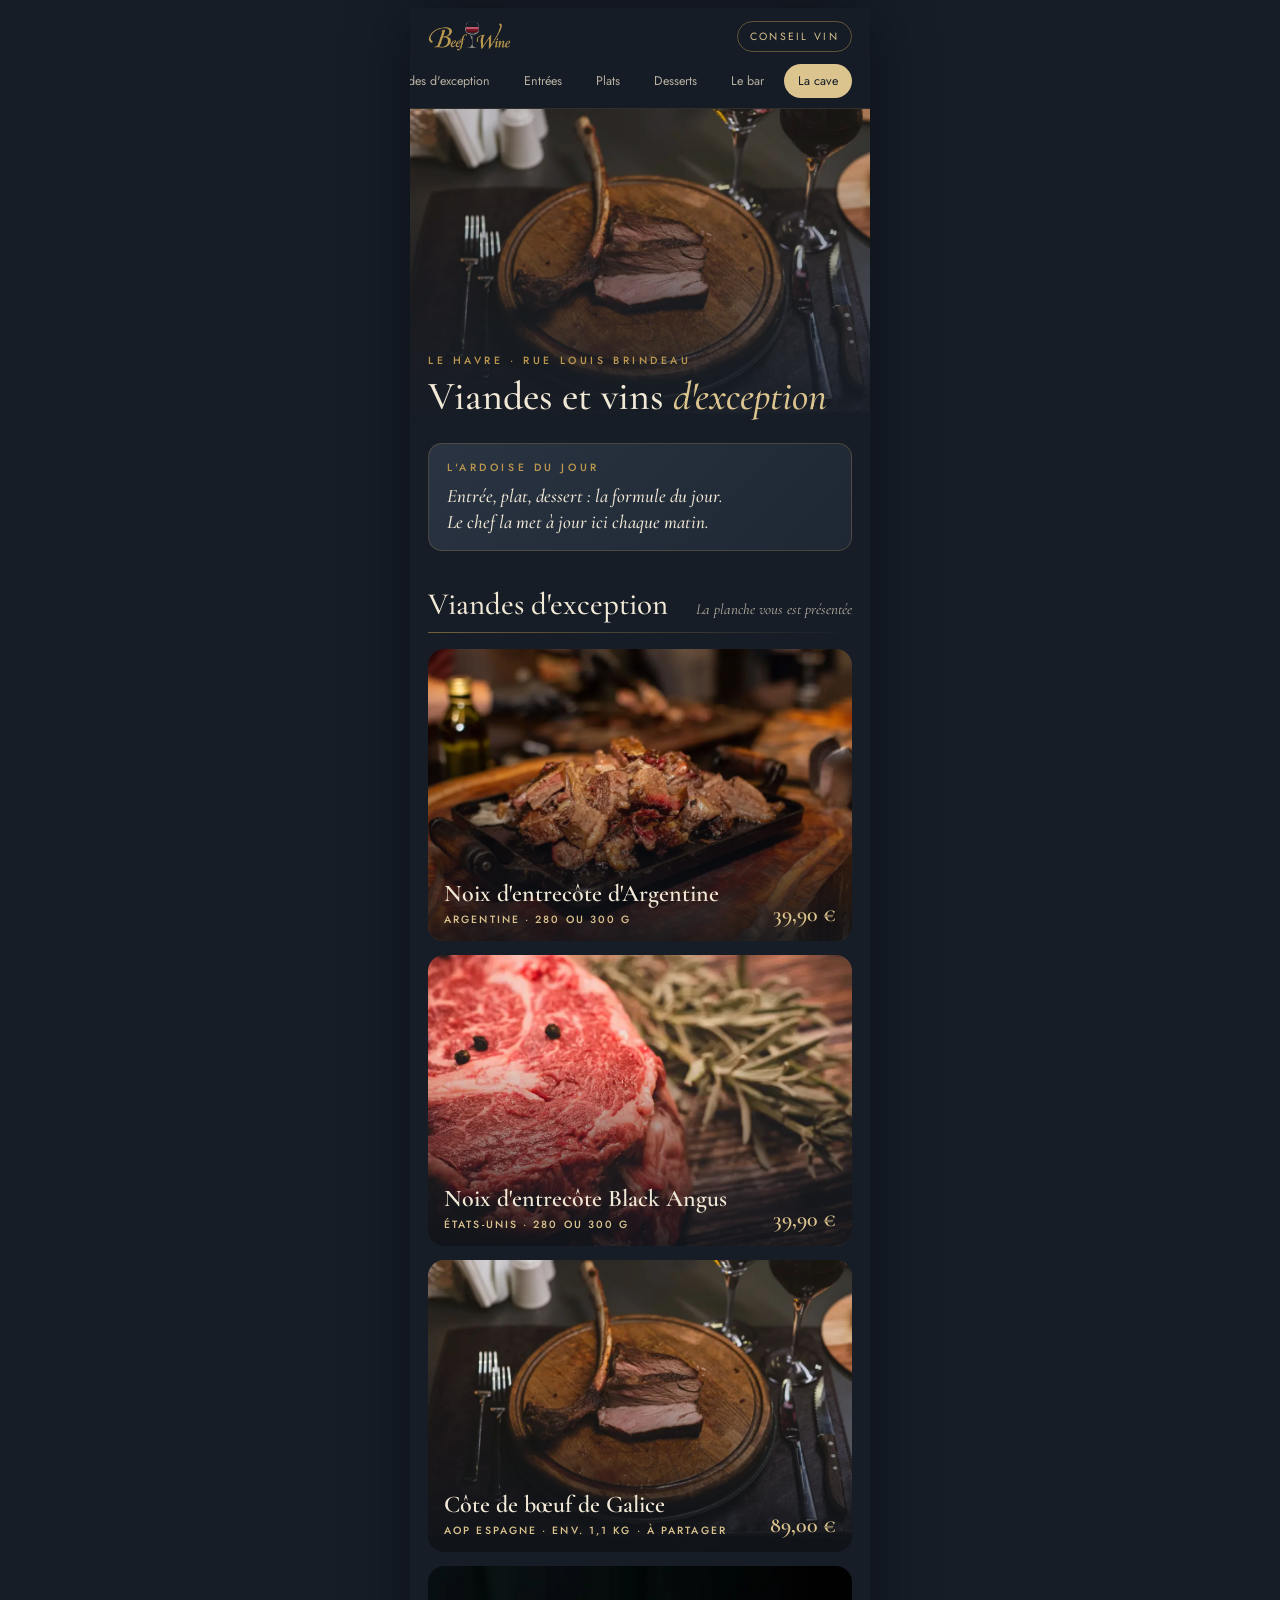
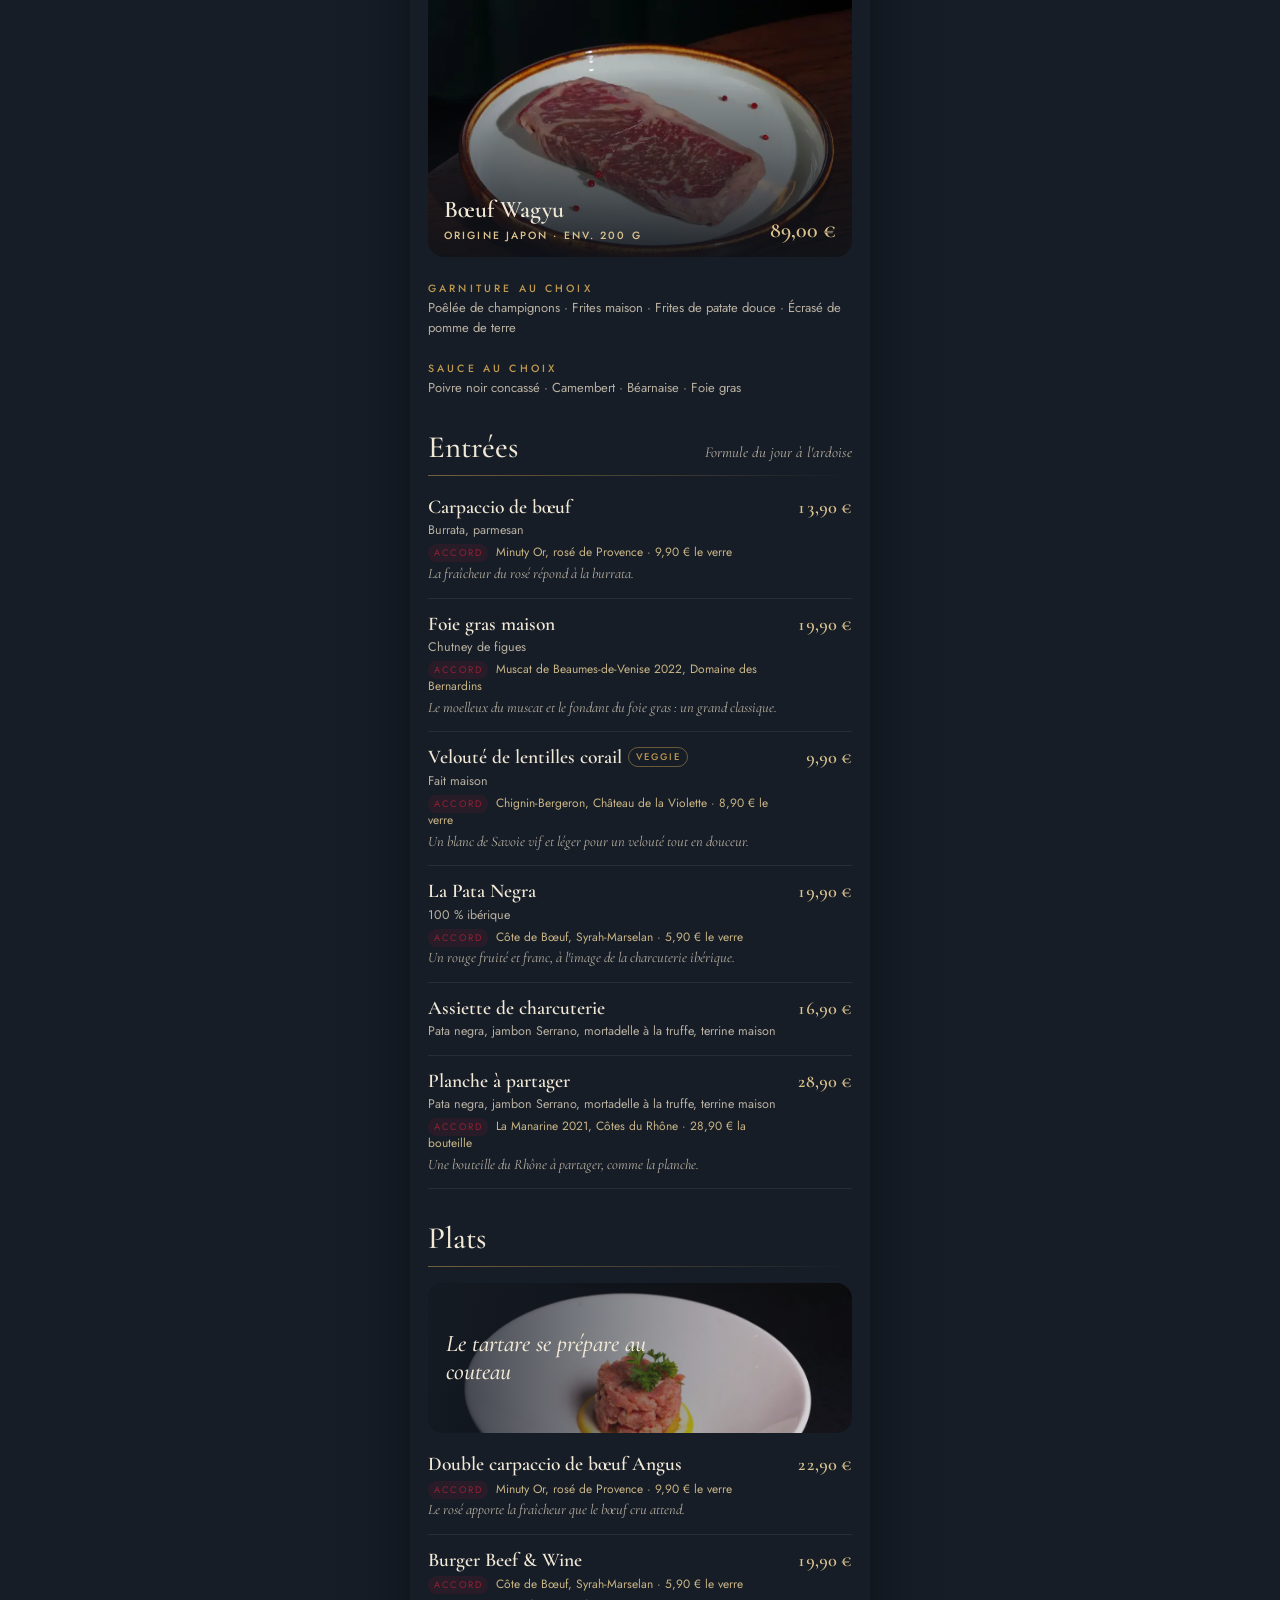
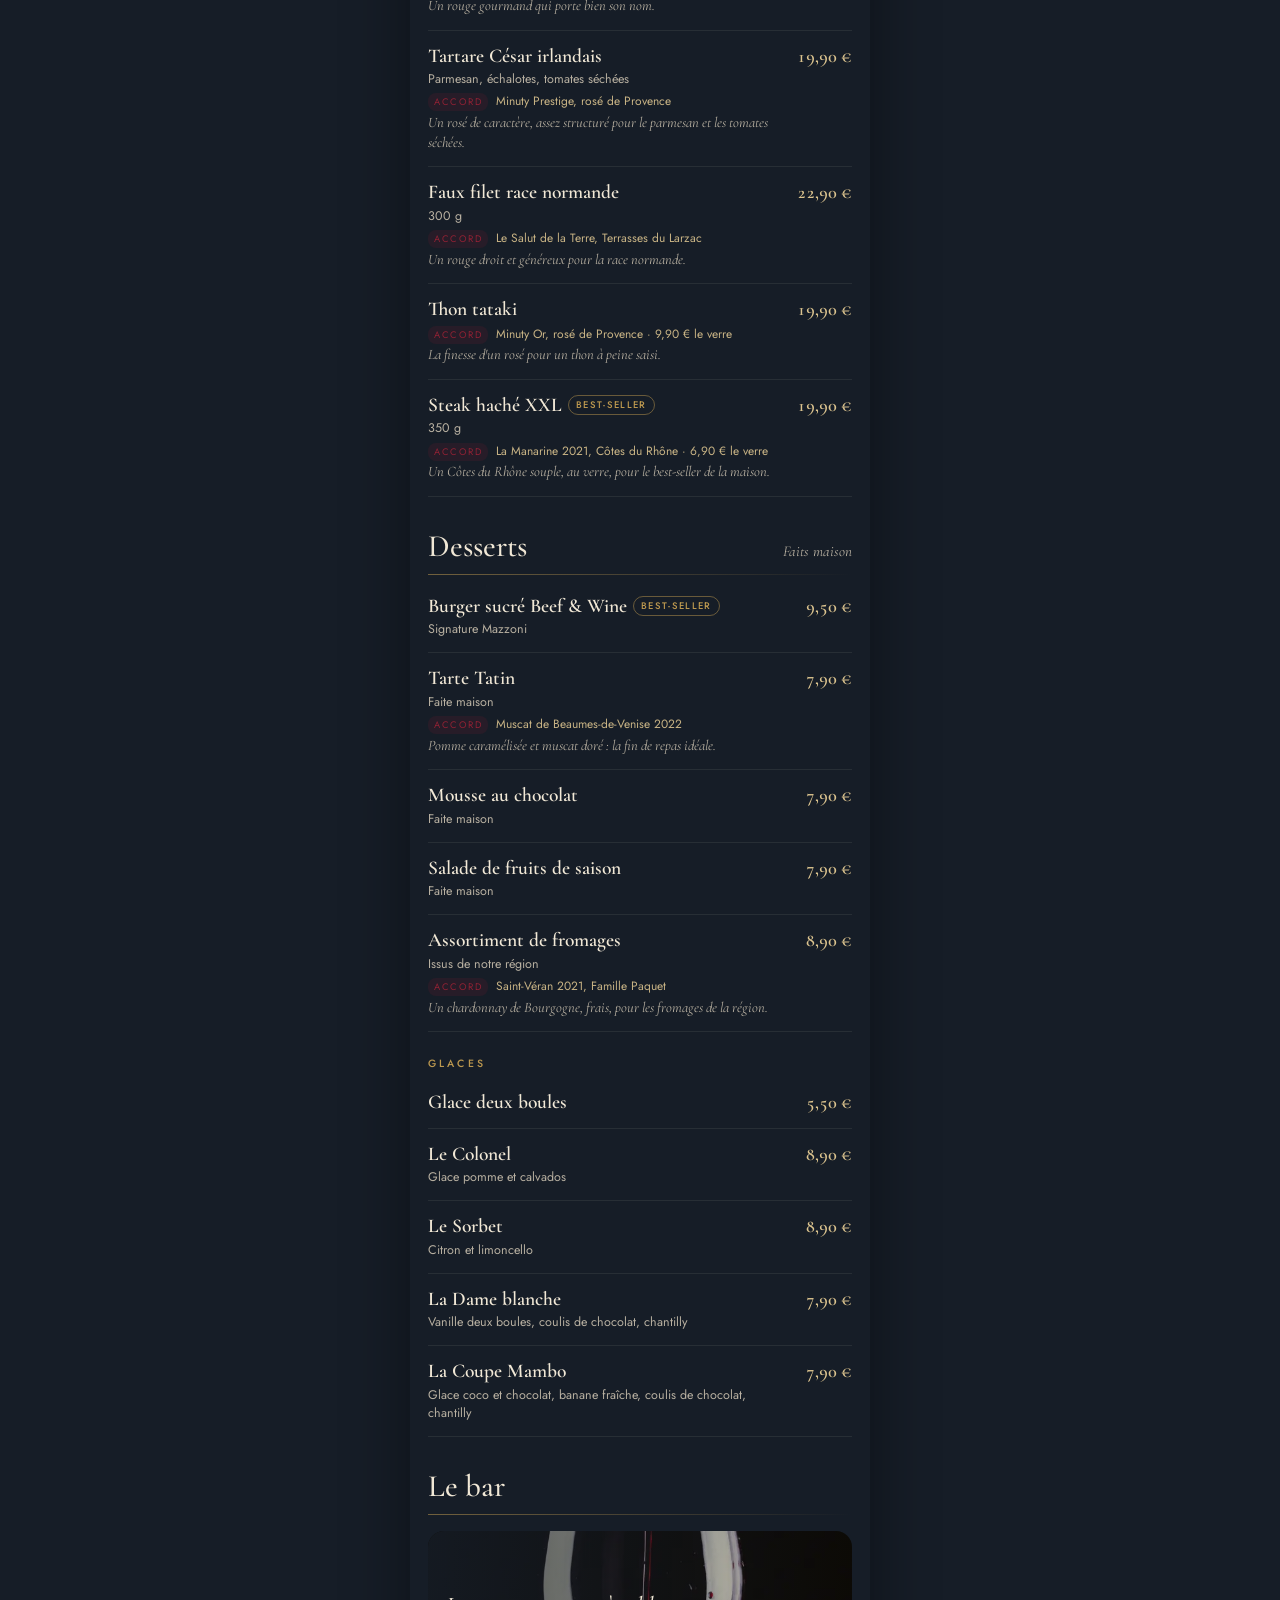
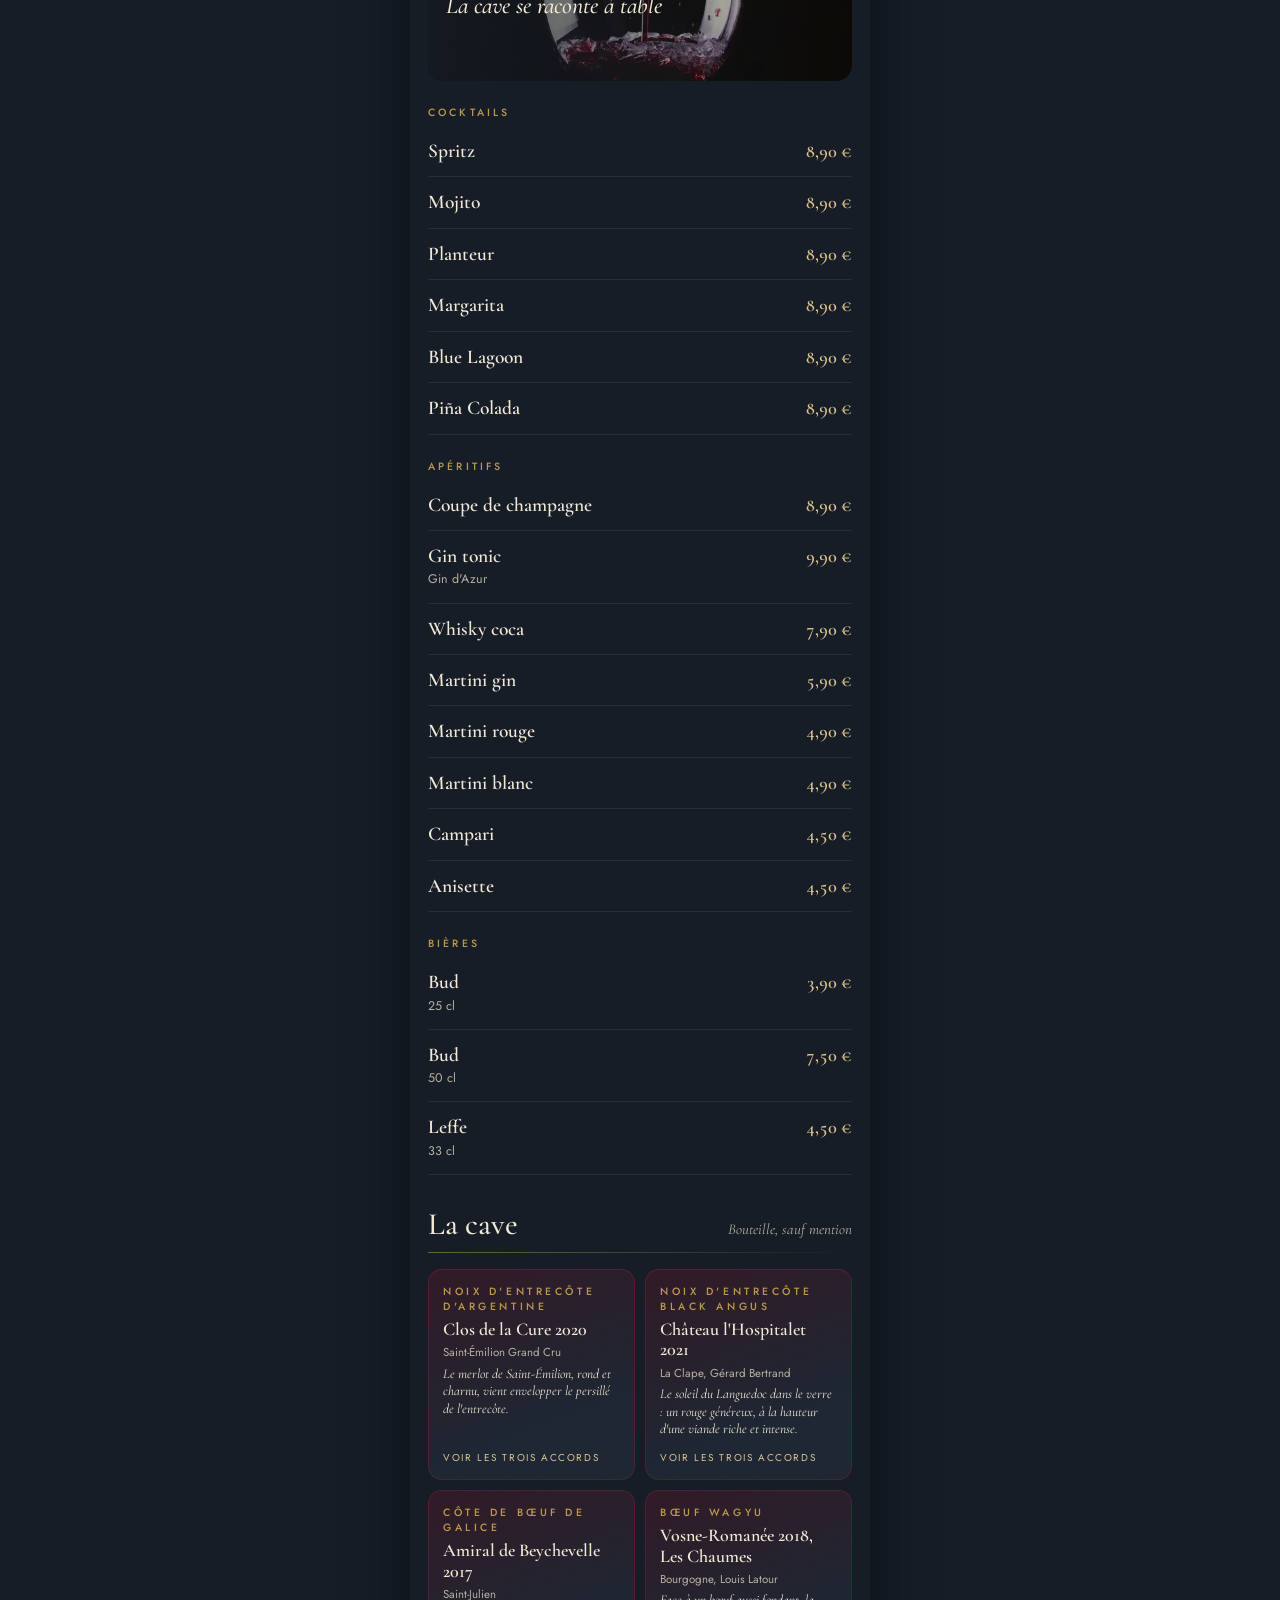
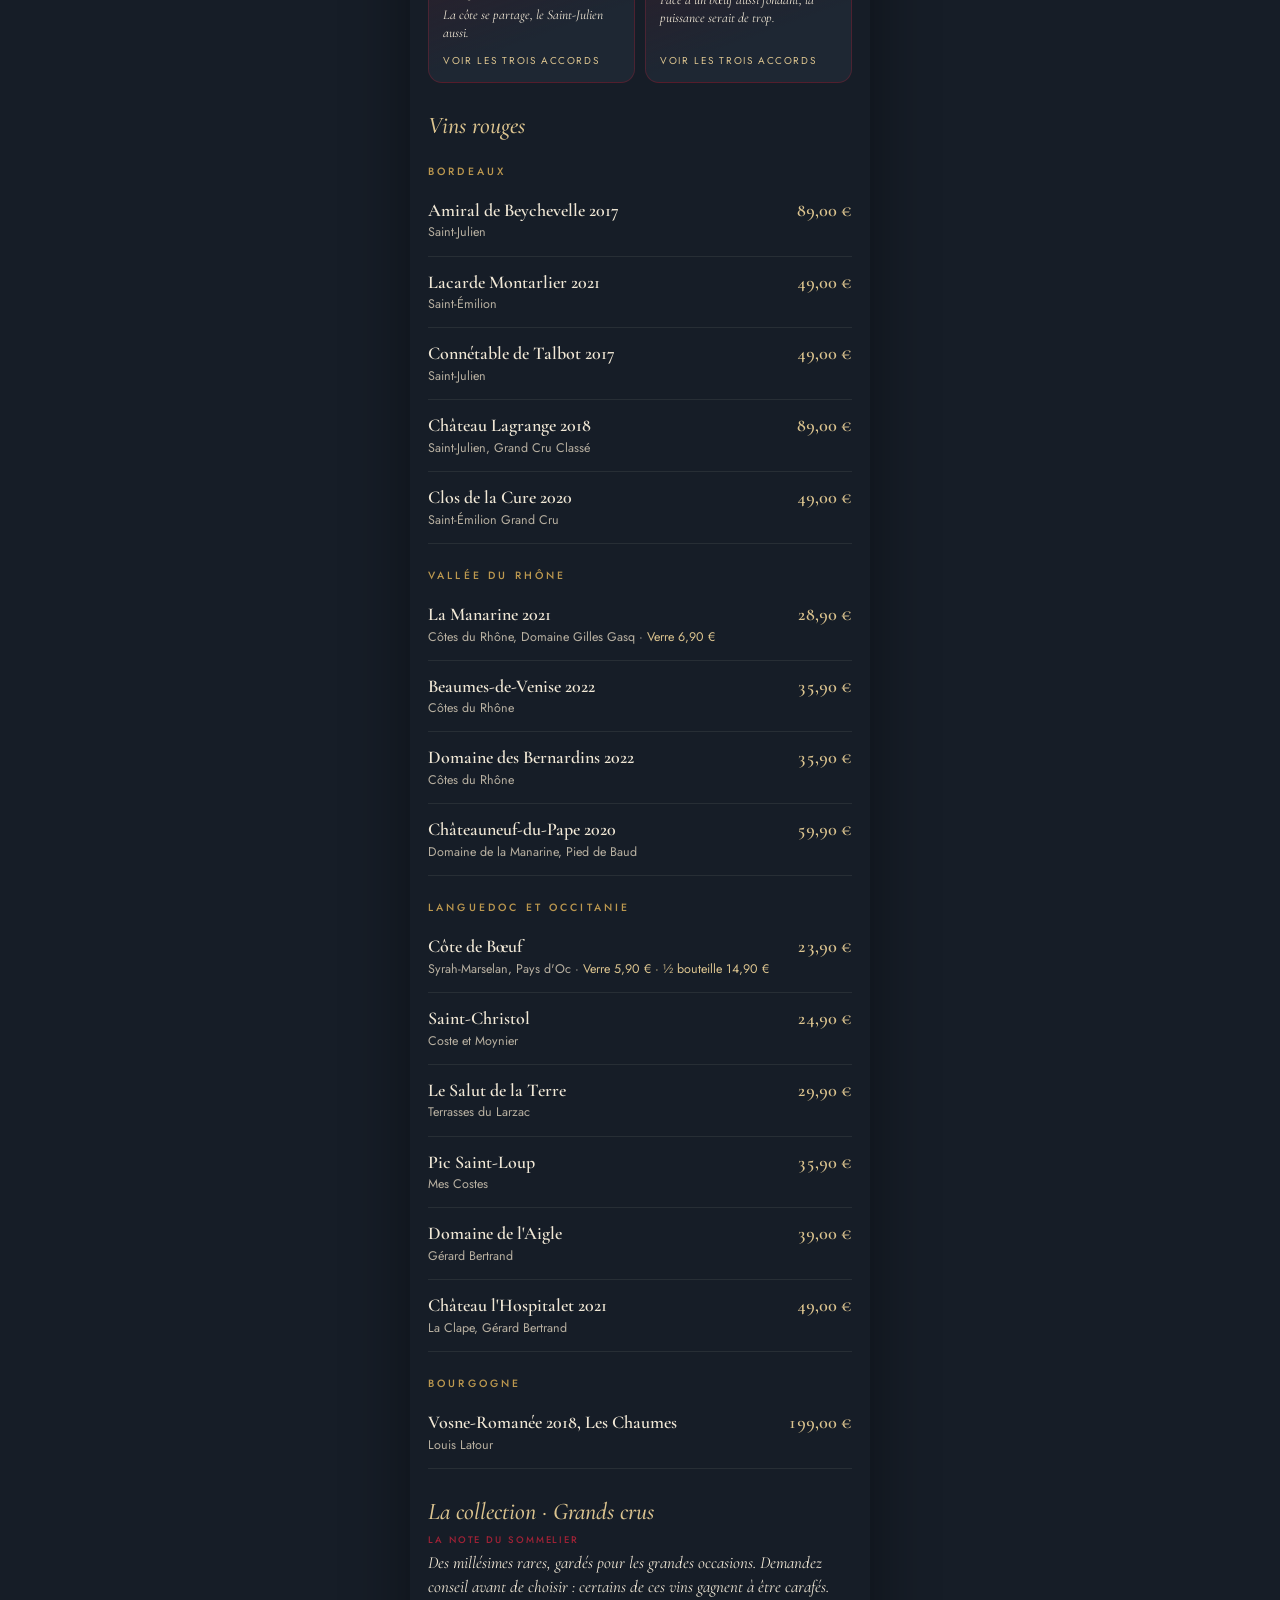
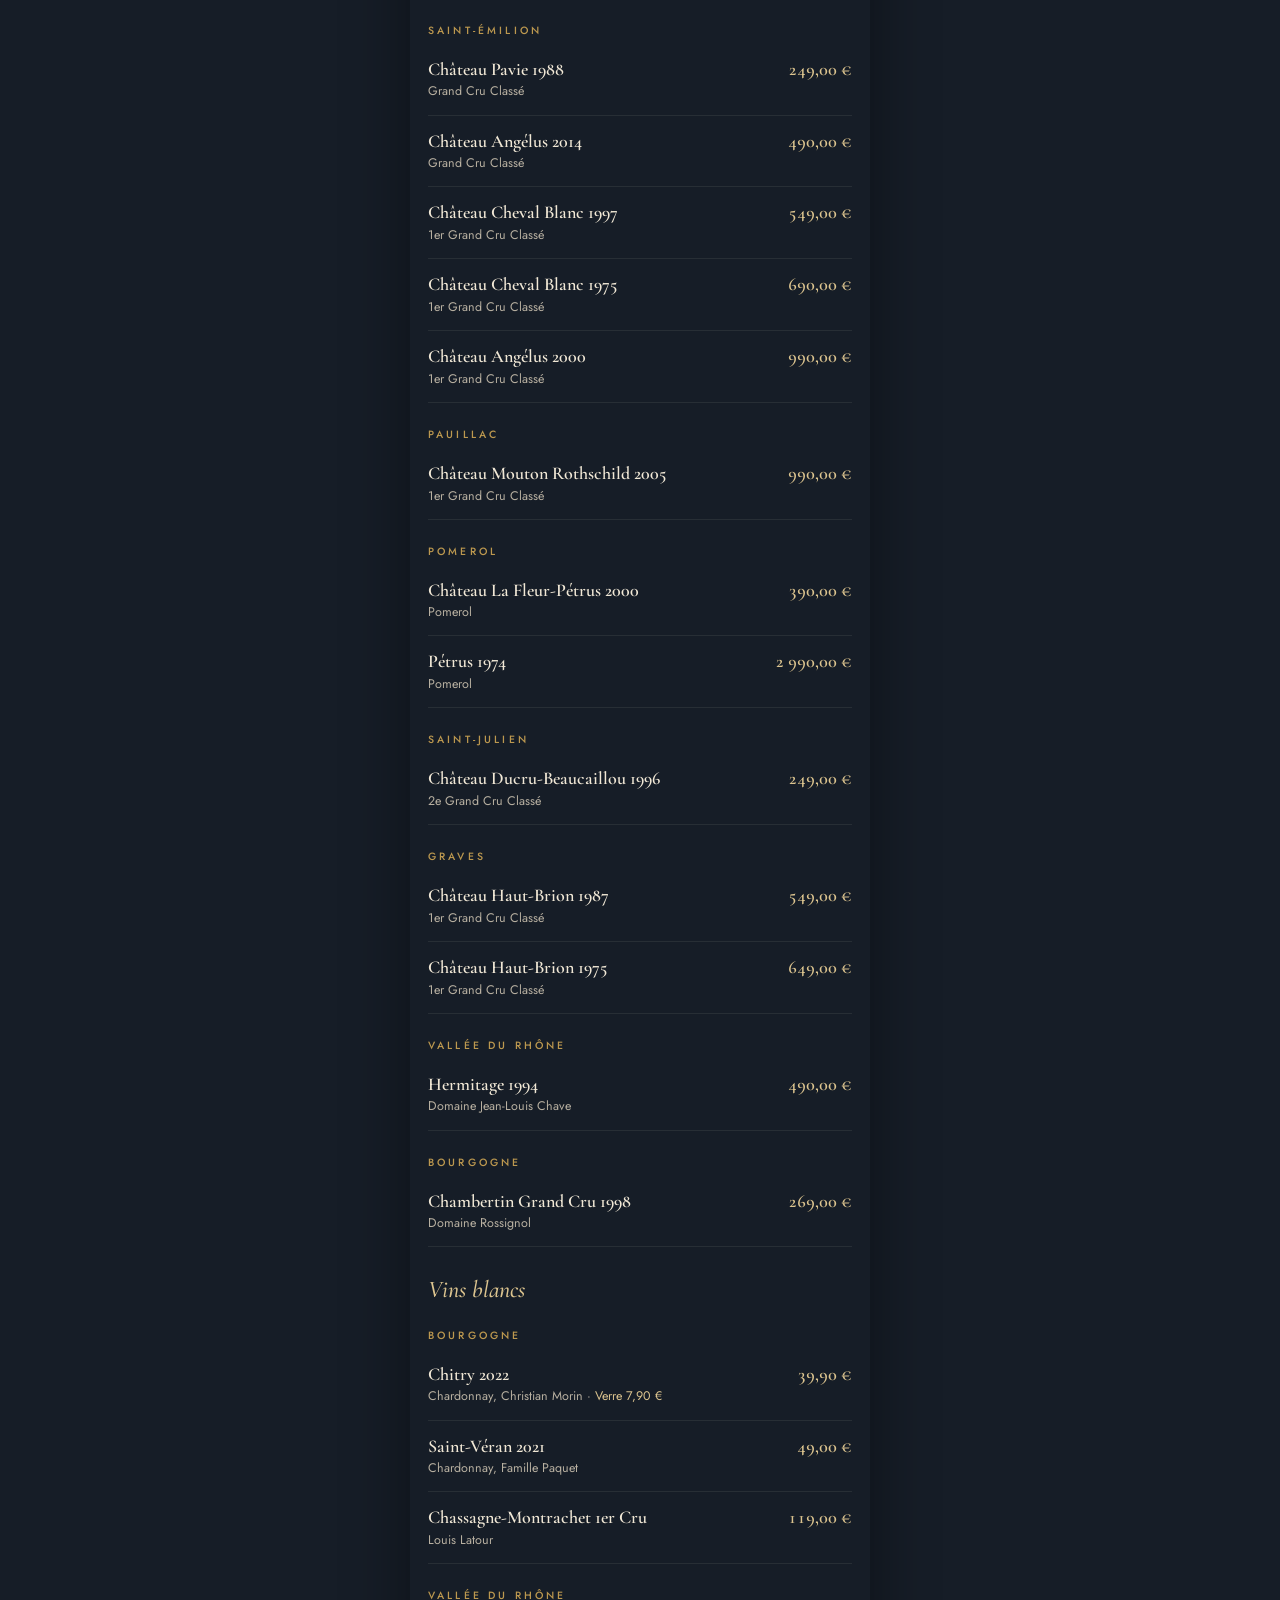
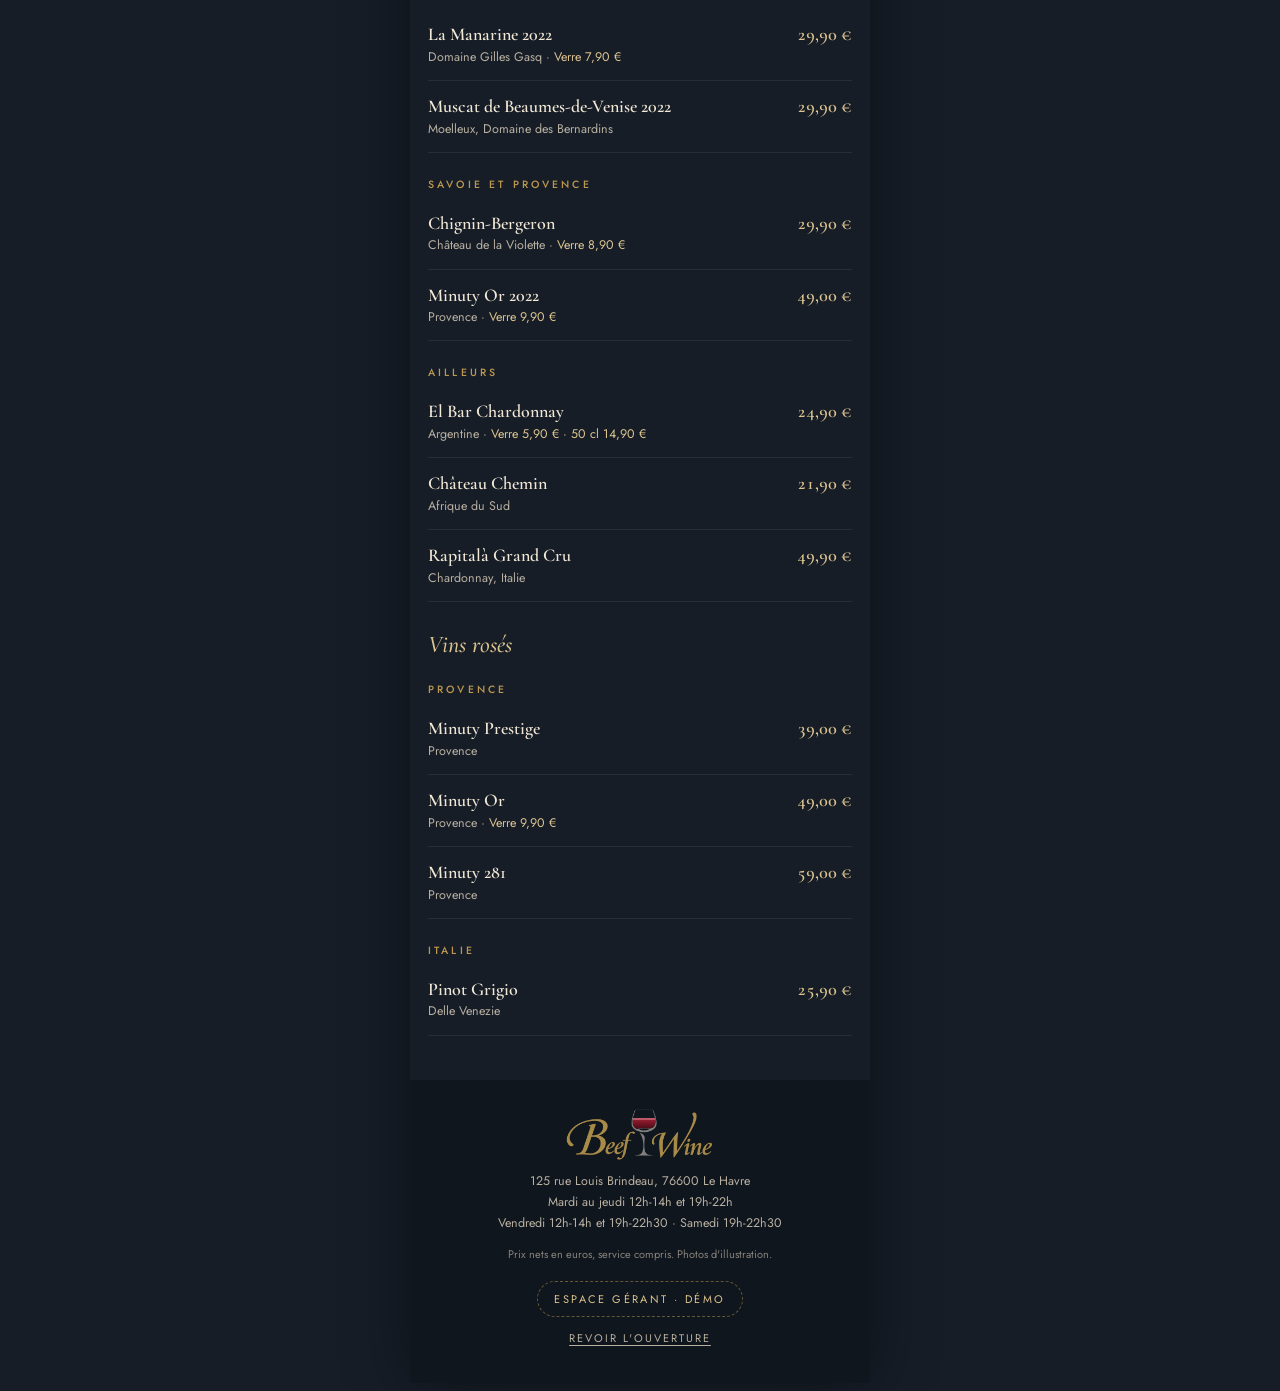
==== index.html @ 9bd3ea3e "Carte Beef and Wine : appli mobile avec ouverture vidéo Co-Authored-By: Claude Opus 5.5 <noreply@ant" ====
<!doctype html><html lang="fr"><head><meta charset="utf-8"><meta name="viewport" content="width=device-width,initial-scale=1,viewport-fit=cover"><meta name="robots" content="noindex,nofollow"><meta name="theme-color" content="#161D27"></head><body><title>Beef and Wine carte</title>
<link rel="preconnect" href="https://fonts.googleapis.com">
<link href="https://fonts.googleapis.com/css2?family=Cormorant+Garamond:ital,wght@0,500;0,600;1,400;1,500&family=Jost:wght@400;500&display=swap" rel="stylesheet">
<style>
/* Layout: une colonne mobile (max 460px) en bleu ardoise de la façade, or du logo, photos plein cadre pour les viandes */
:root{
  --ardoise:#161D27; --ardoise-2:#1E2733; --ardoise-3:#2A3442; --or:#BC984F; --or-clair:#DCC48F;
  --creme:#F1E8D6; --creme-2:#B8B0A1; --vin:#7A1526; --vin-2:#9E2236; --ok:#7FA27A;
  --display:"Cormorant Garamond",Georgia,"Times New Roman",serif; --util:Jost,"Helvetica Neue",Arial,sans-serif;
  color-scheme:dark;
}
*{box-sizing:border-box}
html,body{background:var(--ardoise);color:var(--creme)}
body{font-family:var(--util);-webkit-font-smoothing:antialiased;padding-left:max(0px,env(safe-area-inset-left,0px));padding-right:max(0px,env(safe-area-inset-right,0px))}
body::before{content:"";position:fixed;inset:0 0 auto;height:env(safe-area-inset-top,0px);z-index:40;background:var(--ardoise)}
.app{max-width:460px;margin:0 auto;min-height:100%;background:var(--ardoise);position:relative;box-shadow:0 0 60px rgba(0,0,0,.4)}
.pad{padding-left:max(18px,env(safe-area-inset-left,0px));padding-right:max(18px,env(safe-area-inset-right,0px))}
button{font:inherit;color:inherit;background:none;border:0;cursor:pointer}
:focus-visible{outline:2px solid var(--or-clair);outline-offset:3px}

/* ---------- INTRO ---------- */
#intro{position:fixed;inset:0;z-index:100;background:radial-gradient(120% 80% at 50% 45%,#232D3A 0%,var(--ardoise) 60%,#0E131A 100%);display:grid;place-items:center;transition:opacity .7s ease,visibility .7s}
#intro.done{opacity:0;visibility:hidden}
#intro{overflow:hidden}#intro.v{background:#0D0C0E}.seen #intro{display:none}
.vw{display:none;position:absolute;left:50%;top:50%;transform:translate(-50%,-50%);aspect-ratio:9/16;height:min(max(100vh,177.78vw),113.64vh,193.24vw)}
@supports (height:100dvh){.vw{height:min(max(100dvh,177.78vw),113.64dvh,193.24vw)}}
.vw video{display:block;width:100%;height:100%;object-fit:cover}
.vw::after{content:"";position:absolute;inset:-1px;pointer-events:none;background:linear-gradient(180deg,#0D0C0E 0,rgba(13,12,14,0) 9%,rgba(13,12,14,0) 91%,#0D0C0E 100%),linear-gradient(90deg,#0D0C0E 0,rgba(13,12,14,0) 4%,rgba(13,12,14,0) 96%,#0D0C0E 100%)}
#intro.v .vw{display:block}#intro.v .lg{display:none}
.lg{position:relative;width:min(82vw,380px);aspect-ratio:1100/392}
.lg img,.lg .fill{position:absolute;inset:0;width:100%;height:100%}
.lg .glass{opacity:0;transform:translateY(8px);animation:up .7s .1s cubic-bezier(.2,.7,.2,1) forwards}
.lg .beef{opacity:0;transform:translateX(-18px);filter:blur(4px);animation:inL .8s 1.1s cubic-bezier(.2,.7,.2,1) forwards}
.lg .wine{opacity:0;transform:translateX(18px);filter:blur(4px);animation:inR .8s 1.2s cubic-bezier(.2,.7,.2,1) forwards}
.fill{-webkit-mask:url([data-uri]) center/100% 100% no-repeat;mask:url([data-uri]) center/100% 100% no-repeat}
.fill i{position:absolute;left:0;right:0;top:19%;bottom:60.4%;background:linear-gradient(180deg,#A3243A 0%,var(--vin) 45%,#4A0B16 100%);clip-path:inset(100% 0 0 0);animation:rise .85s .55s cubic-bezier(.45,.05,.25,1) forwards}
.fill i::before{content:"";position:absolute;left:0;right:0;top:0;height:4%;min-height:2px;background:rgba(255,190,200,.35)}
.stream{position:absolute;left:52.4%;width:3px;margin-left:-1.5px;top:-62vh;bottom:62%;background:linear-gradient(180deg,rgba(158,34,54,0),#9E2236 30%,#7A1526);border-radius:2px;transform-origin:top;transform:scaleY(0);animation:pour 1.05s .3s cubic-bezier(.5,0,.3,1) forwards}
.tagline{position:absolute;left:0;right:0;top:calc(100% + 26px);text-align:center;font:500 10px/1 var(--util);letter-spacing:.42em;text-transform:uppercase;color:var(--or);opacity:0;animation:up .7s 1.5s forwards}
.skip{position:absolute;bottom:calc(28px + env(safe-area-inset-bottom,0px));left:0;right:0;text-align:center;font-size:11px;letter-spacing:.2em;text-transform:uppercase;color:var(--creme-2);opacity:.6}
@keyframes up{to{opacity:1;transform:none}}
@keyframes inL{to{opacity:1;transform:none;filter:none}}
@keyframes inR{to{opacity:1;transform:none;filter:none}}
@keyframes rise{to{clip-path:inset(0 0 0 0)}}
@keyframes pour{0%{transform:scaleY(0);opacity:1}45%{transform:scaleY(1)}70%{transform:scaleY(1);opacity:1}100%{transform:scaleY(1) translateY(30%);opacity:0}}

/* ---------- HEADER / HERO ---------- */
header.top{position:sticky;top:env(safe-area-inset-top,0px);z-index:30;background:rgba(22,29,39,.86);backdrop-filter:blur(14px);-webkit-backdrop-filter:blur(14px);border-bottom:1px solid rgba(188,152,79,.16)}
.bar{display:flex;align-items:center;justify-content:space-between;height:56px}
.bar img{height:30px;width:auto}
.bar .cta{font-size:10.5px;letter-spacing:.22em;text-transform:uppercase;color:var(--or-clair);border:1px solid rgba(188,152,79,.45);border-radius:20px;padding:7px 12px}
nav.cats{display:flex;gap:6px;overflow-x:auto;scrollbar-width:none;padding-bottom:10px}
nav.cats::-webkit-scrollbar{display:none}
nav.cats a{flex:none;font-size:12.5px;color:var(--creme-2);text-decoration:none;padding:7px 13px;border-radius:20px;border:1px solid transparent;white-space:nowrap}
nav.cats a.on{color:var(--ardoise);background:var(--or-clair)}
.hero{position:relative;height:330px;overflow:hidden}
.hero img{width:100%;height:100%;object-fit:cover;transform:scale(1.08);animation:kb 16s ease-out forwards}
@keyframes kb{to{transform:scale(1)}}
.hero::after{content:"";position:absolute;inset:0;background:linear-gradient(180deg,rgba(22,29,39,.1) 20%,rgba(22,29,39,.55) 60%,var(--ardoise) 100%)}
.hero .t{position:absolute;left:0;right:0;bottom:22px;z-index:2}
.eyebrow{font:500 10.5px var(--util);letter-spacing:.34em;text-transform:uppercase;color:var(--or)}
.hero h1{font:500 40px/1.02 var(--display);margin:8px 0 0;text-wrap:balance}
.hero h1 em{font-style:italic;color:var(--or-clair)}

.ardoise{margin:6px 0 4px;background:linear-gradient(135deg,var(--ardoise-3),var(--ardoise-2));border:1px solid rgba(188,152,79,.25);border-radius:14px;padding:16px 18px}
.ardoise .eyebrow{display:flex;justify-content:space-between}
.ardoise p{font:italic 500 19px/1.35 var(--display);margin:8px 0 0;white-space:pre-line}
.ardoise textarea{width:100%;margin-top:10px;min-height:76px;background:var(--ardoise);color:var(--creme);border:1px solid rgba(188,152,79,.4);border-radius:10px;padding:10px;font:italic 17px/1.35 var(--display);resize:vertical}

/* ---------- SECTIONS ---------- */
section.s{padding-top:34px;scroll-margin-top:110px}
.sh{display:flex;align-items:baseline;justify-content:space-between;gap:12px}
.sh h2{font:500 31px/1 var(--display);margin:0}
.sh .note{font:italic 15px var(--display);color:var(--creme-2);text-align:right}
.rule{height:1px;background:linear-gradient(90deg,var(--or),rgba(188,152,79,0));margin:12px 0 4px;opacity:.55}

.cuts{display:grid;gap:14px;margin-top:16px}
.cut{position:relative;display:block;width:100%;text-align:left;border-radius:16px;overflow:hidden;aspect-ratio:16/11;background:var(--ardoise-2);isolation:isolate}
.cut img{position:absolute;inset:0;width:100%;height:100%;object-fit:cover;transition:transform .8s cubic-bezier(.2,.7,.2,1)}
.cut:hover img{transform:scale(1.04)}
.cut::after{content:"";position:absolute;inset:0;background:linear-gradient(180deg,rgba(14,19,26,0) 35%,rgba(14,19,26,.88) 100%);z-index:1}
.cut .in{position:absolute;left:16px;right:16px;bottom:14px;z-index:2;display:flex;align-items:flex-end;justify-content:space-between;gap:12px}
.cut .nm{font:600 24px/1.05 var(--display)}
.cut .or{font:500 10.5px var(--util);letter-spacing:.2em;text-transform:uppercase;color:var(--or-clair);margin-top:6px}
.cut .pr{font:600 22px var(--display);color:var(--or-clair);white-space:nowrap}

.rows{margin-top:6px}
.row{display:flex;gap:14px;align-items:baseline;padding:14px 0;border-bottom:1px solid rgba(241,232,214,.08)}
.row .tx{flex:1;min-width:0}
.row .nm{font:600 19.5px/1.15 var(--display)}
.row .ds{font-size:12.5px;line-height:1.45;color:var(--creme-2);margin-top:3px}
.row .pr{font:600 18px var(--display);color:var(--or-clair);font-variant-numeric:tabular-nums;white-space:nowrap}
.badge{display:inline-block;font:500 9.5px var(--util);letter-spacing:.14em;text-transform:uppercase;color:var(--or);border:1px solid rgba(188,152,79,.5);border-radius:10px;padding:2px 7px;margin-left:6px;vertical-align:3px}
.band{position:relative;height:150px;border-radius:16px;overflow:hidden;margin-top:16px}
.band img{width:100%;height:100%;object-fit:cover;object-position:center 30%}
.band::after{content:"";position:absolute;inset:0;background:linear-gradient(90deg,rgba(22,29,39,.85),rgba(22,29,39,.1))}
.band span{position:absolute;left:18px;top:50%;transform:translateY(-50%);z-index:2;font:italic 500 24px/1.15 var(--display);max-width:60%}
.sub{font:500 10.5px var(--util);letter-spacing:.3em;text-transform:uppercase;color:var(--or);margin:24px 0 2px}

.wn{font-size:12px;line-height:1.4;color:var(--or-clair);margin-top:5px;opacity:.9}
.wn span{font-size:9.5px;letter-spacing:.16em;text-transform:uppercase;color:var(--vin-2);background:rgba(158,34,54,.14);border-radius:8px;padding:2px 6px;margin-right:4px}
.acc-grid{display:grid;grid-template-columns:1fr 1fr;gap:10px;margin-top:16px}
.acc-card{display:flex;flex-direction:column;gap:5px;text-align:left;padding:14px;border-radius:14px;background:linear-gradient(160deg,rgba(122,21,38,.28),var(--ardoise-2) 70%);border:1px solid rgba(158,34,54,.35);min-width:0}
.acc-w{font:600 18px/1.15 var(--display);color:var(--creme)}.acc-w.sm{font-size:17px}
.acc-a{font-size:11.5px;line-height:1.4;color:var(--creme-2)}
.acc-more{font-size:10px;letter-spacing:.16em;text-transform:uppercase;color:var(--or-clair);margin-top:auto;padding-top:6px}
.wcat{font:500 24px/1.1 var(--display);font-style:italic;color:var(--or-clair);margin:30px 0 0}
.row.wine .nm{font-size:18px}.row.wine em{color:var(--or-clair);font-style:normal}
.acc-main{border-left:2px solid var(--vin-2);padding:4px 0 4px 14px;margin-top:8px}
.acc-main p{font:italic 16.5px/1.4 var(--display);margin:6px 0 0;color:var(--creme)}
.acc-alt{margin-top:14px;padding-top:12px;border-top:1px solid rgba(241,232,214,.08)}
.acc-alt .eyebrow{font-size:9.5px}
.sn{font:italic 14.5px/1.35 var(--display);color:var(--creme-2);margin-top:3px}
.note-s{font:italic 17px/1.4 var(--display);color:var(--creme);margin-top:8px}
.note-s span{display:block;font:500 9.5px var(--util);font-style:normal;letter-spacing:.2em;text-transform:uppercase;color:var(--vin-2);margin-bottom:4px}
.acc-n{font:italic 13.5px/1.3 var(--display);color:var(--creme)}
.planche{font:italic 15px var(--display);color:var(--creme-2);margin:18px 0 0}
/* état épuisé + admin */
.off{display:none!important}
.admin .off{display:flex!important;opacity:.38}
.admin .cut.off{display:block!important}
.sw{display:none;flex:none;align-items:center;gap:6px;font-size:10.5px;letter-spacing:.08em;text-transform:uppercase;color:var(--creme-2)}
.admin .sw{display:inline-flex}
.sw b{width:38px;height:22px;border-radius:12px;background:var(--ok);position:relative;transition:background .25s}
.sw b::after{content:"";position:absolute;top:3px;left:19px;width:16px;height:16px;border-radius:50%;background:#fff;transition:left .25s}
.sw[aria-checked="false"] b{background:#59606A}.sw[aria-checked="false"] b::after{left:3px}
.cut .sw{position:absolute;top:12px;right:12px;z-index:3;background:rgba(14,19,26,.75);padding:5px 8px;border-radius:14px}
#adminbar{display:none;position:relative;background:var(--vin);color:#fff;font-size:12.5px;line-height:1.4;padding-block:10px}
.admin #adminbar{display:block}
#adminbar b{font-weight:500;letter-spacing:.12em;text-transform:uppercase;font-size:10.5px}

footer{margin-top:44px;padding-block:28px calc(36px + env(safe-area-inset-bottom,0px));background:#10161E;text-align:center}
footer img{width:150px;opacity:.9}
footer p{font-size:12.5px;color:var(--creme-2);line-height:1.7;margin:10px 0 0}
footer .tiny{font-size:11px;opacity:.7}
.gerant{margin-top:18px;font-size:11px;letter-spacing:.22em;text-transform:uppercase;color:var(--or-clair);border:1px dashed rgba(188,152,79,.5);border-radius:20px;padding:9px 16px}
.replay{display:block;margin:12px auto 0;font-size:11px;letter-spacing:.18em;text-transform:uppercase;color:var(--creme-2);text-decoration:underline;text-underline-offset:3px}

/* ---------- FICHE ---------- */
#sheet{position:fixed;inset:0;z-index:60;display:grid;align-items:end;justify-items:center;background:rgba(5,8,12,.6);opacity:0;visibility:hidden;transition:.35s}
#sheet.open{opacity:1;visibility:visible}
.sheet{width:100%;max-width:460px;max-height:92%;overflow:auto;background:var(--ardoise-2);border-radius:22px 22px 0 0;transform:translateY(40px);transition:transform .45s cubic-bezier(.2,.7,.2,1);padding-bottom:calc(26px + env(safe-area-inset-bottom,0px))}
#sheet.open .sheet{transform:none}
.sheet .ph{position:relative;aspect-ratio:4/3}
.sheet .ph img{width:100%;height:100%;object-fit:cover}
.sheet .ph::after{content:"";position:absolute;inset:0;background:linear-gradient(180deg,transparent 55%,var(--ardoise-2))}
.sheet .x{position:absolute;top:12px;right:12px;z-index:2;width:36px;height:36px;border-radius:50%;background:rgba(14,19,26,.7);font-size:20px;line-height:36px}
.sheet h3{font:600 32px/1.05 var(--display);margin:0}
.sheet .meta{display:flex;justify-content:space-between;align-items:baseline;gap:12px;margin-top:-6px}
.sheet .meta .pr{font:600 26px var(--display);color:var(--or-clair);white-space:nowrap}.sheet .meta .eyebrow{min-width:0;line-height:1.6}
.chips{display:flex;flex-wrap:wrap;gap:7px;margin-top:9px}
.chips span{font-size:12.5px;padding:7px 11px;border-radius:16px;background:var(--ardoise-3);color:var(--creme)}
.accord{margin-top:20px;border-left:2px solid var(--vin-2);padding:4px 0 4px 14px;font:italic 17px/1.4 var(--display);color:var(--creme)}

#toast{position:fixed;left:50%;bottom:calc(22px + env(safe-area-inset-bottom,0px));transform:translate(-50%,20px);z-index:90;background:var(--creme);color:var(--ardoise);font-size:13px;line-height:1.4;padding:11px 16px;border-radius:12px;max-width:min(420px,calc(100vw - 32px));opacity:0;transition:.35s;pointer-events:none}
#toast.on{opacity:1;transform:translate(-50%,0)}

@media (prefers-reduced-motion:reduce){*,*::before,*::after{animation-duration:.01ms!important;animation-delay:0s!important;transition-duration:.01ms!important}}
</style>

<script>try{if(sessionStorage.getItem("bw-intro")==="1")document.documentElement.classList.add("seen")}catch(e){}</script>
<div id="intro" class="v" role="button" tabindex="0" aria-label="Passer l'introduction">
  <div class="vw" aria-hidden="true"><video id="iv" muted playsinline preload="auto" disablepictureinpicture disableremoteplayback poster="[data-uri]"></video></div>
  <div class="lg" aria-hidden="true">
    <div class="stream"></div>
    <div class="fill"><i></i></div>
    <img class="glass" src="[data-uri]" alt="">
    <img class="beef" src="[data-uri]" alt="">
    <img class="wine" src="[data-uri]" alt="">
    <div class="tagline">Viandes et vins d'exception</div>
  </div>
  <div class="skip">Touchez pour entrer</div>
</div>

<div class="app" id="app">
  <header class="top">
    <div class="bar pad"><span id="minilogo" style="position:relative;display:block;height:30px;aspect-ratio:1100/392"></span><button class="cta" id="callsomm">Conseil vin</button></div>
    <nav class="cats pad" id="cats"></nav>
  </header>
  <div id="adminbar" class="pad"><b>Espace gérant</b> · Touchez un interrupteur pour retirer un plat. Il disparaît aussitôt de la carte des clients.</div>

  <div class="hero"><img src="[data-uri]" alt="Côte de bœuf tranchée sur planche, verres de vin rouge">
    <div class="t pad"><div class="eyebrow">Le Havre · Rue Louis Brindeau</div><h1>Viandes et vins <em>d'exception</em></h1></div></div>

  <main class="pad" id="main"></main>

  <footer class="pad">
    
    <div id="footlogo" style="position:relative;width:150px;aspect-ratio:1100/392;margin:0 auto"></div>
    <p>125 rue Louis Brindeau, 76600 Le Havre<br>Mardi au jeudi 12h-14h et 19h-22h<br>Vendredi 12h-14h et 19h-22h30 · Samedi 19h-22h30</p>
    <p class="tiny">Prix nets en euros, service compris. Photos d'illustration.</p>
    <button class="gerant" id="gerant">Espace gérant · démo</button>
    <button class="replay" id="replay">Revoir l'ouverture</button>
  </footer>
</div>

<div id="sheet" aria-hidden="true"><div class="sheet" role="dialog" aria-modal="true" aria-labelledby="sh-t"><div class="ph"><img id="sh-img" alt=""><button class="x" id="sh-x" aria-label="Fermer">×</button></div>
  <div class="pad"><h3 id="sh-t"></h3><div class="meta"><div class="eyebrow" id="sh-o"></div><div class="pr" id="sh-p"></div></div>
  <div class="sub">Garniture au choix</div><div class="chips" id="sh-g"></div>
  <div class="sub">Sauce au choix</div><div class="chips" id="sh-s"></div>
  <div id="sh-a"></div><p class="planche">Présentation de la planche sur demande.</p></div></div></div>
<div id="toast" role="status"></div>

<script>
const A={"angus": "[data-uri]", "arg": "[data-uri]", "bar": "[data-uri]", "beef": "[data-uri]", "cote": "[data-uri]", "filet": "[data-uri]", "glass": "[data-uri]", "hero": "[data-uri]", "tartare": "[data-uri]", "wagyu": "[data-uri]", "wine": "[data-uri]"};
const G=["Poêlée de champignons","Frites maison","Frites de patate douce","Écrasé de pomme de terre"];
const S=["Poivre noir concassé","Camembert","Béarnaise","Foie gras"];
const WINES=[
 ["Vins rouges",[
  ["Bordeaux",[["Amiral de Beychevelle 2017","Saint-Julien","89,00"],["Lacarde Montarlier 2021","Saint-Émilion","49,00"],["Connétable de Talbot 2017","Saint-Julien","49,00"],["Château Lagrange 2018","Saint-Julien, Grand Cru Classé","89,00"],["Clos de la Cure 2020","Saint-Émilion Grand Cru","49,00"]]],
  ["Vallée du Rhône",[["La Manarine 2021","Côtes du Rhône, Domaine Gilles Gasq","28,90","Verre 6,90 €"],["Beaumes-de-Venise 2022","Côtes du Rhône","35,90"],["Domaine des Bernardins 2022","Côtes du Rhône","35,90"],["Châteauneuf-du-Pape 2020","Domaine de la Manarine, Pied de Baud","59,90"]]],
  ["Languedoc et Occitanie",[["Côte de Bœuf","Syrah-Marselan, Pays d'Oc","23,90","Verre 5,90 € · ½ bouteille 14,90 €"],["Saint-Christol","Coste et Moynier","24,90"],["Le Salut de la Terre","Terrasses du Larzac","29,90"],["Pic Saint-Loup","Mes Costes","35,90"],["Domaine de l'Aigle","Gérard Bertrand","39,00"],["Château l'Hospitalet 2021","La Clape, Gérard Bertrand","49,00"]]],
  ["Bourgogne",[["Vosne-Romanée 2018, Les Chaumes","Louis Latour","199,00"]]]]],
 ["La collection · Grands crus",[
  ["Saint-Émilion",[["Château Pavie 1988","Grand Cru Classé","249,00"],["Château Angélus 2014","Grand Cru Classé","490,00"],["Château Cheval Blanc 1997","1er Grand Cru Classé","549,00"],["Château Cheval Blanc 1975","1er Grand Cru Classé","690,00"],["Château Angélus 2000","1er Grand Cru Classé","990,00"]]],
  ["Pauillac",[["Château Mouton Rothschild 2005","1er Grand Cru Classé","990,00"]]],
  ["Pomerol",[["Château La Fleur-Pétrus 2000","Pomerol","390,00"],["Pétrus 1974","Pomerol","2 990,00"]]],
  ["Saint-Julien",[["Château Ducru-Beaucaillou 1996","2e Grand Cru Classé","249,00"]]],
  ["Graves",[["Château Haut-Brion 1987","1er Grand Cru Classé","549,00"],["Château Haut-Brion 1975","1er Grand Cru Classé","649,00"]]],
  ["Vallée du Rhône",[["Hermitage 1994","Domaine Jean-Louis Chave","490,00"]]],
  ["Bourgogne",[["Chambertin Grand Cru 1998","Domaine Rossignol","269,00"]]]]],
 ["Vins blancs",[
  ["Bourgogne",[["Chitry 2022","Chardonnay, Christian Morin","39,90","Verre 7,90 €"],["Saint-Véran 2021","Chardonnay, Famille Paquet","49,00"],["Chassagne-Montrachet 1er Cru","Louis Latour","119,00"]]],
  ["Vallée du Rhône",[["La Manarine 2022","Domaine Gilles Gasq","29,90","Verre 7,90 €"],["Muscat de Beaumes-de-Venise 2022","Moelleux, Domaine des Bernardins","29,90"]]],
  ["Savoie et Provence",[["Chignin-Bergeron","Château de la Violette","29,90","Verre 8,90 €"],["Minuty Or 2022","Provence","49,00","Verre 9,90 €"]]],
  ["Ailleurs",[["El Bar Chardonnay","Argentine","24,90","Verre 5,90 € · 50 cl 14,90 €"],["Château Chemin","Afrique du Sud","21,90"],["Rapitalà Grand Cru","Chardonnay, Italie","49,90"]]]]],
 ["Vins rosés",[
  ["Provence",[["Minuty Prestige","Provence","39,00"],["Minuty Or","Provence","49,00","Verre 9,90 €"],["Minuty 281","Provence","59,00"]]],
  ["Italie",[["Pinot Grigio","Delle Venezie","25,90"]]]]]];
const TIERS=["L'accord du sommelier","Plus léger, ou au verre","Pour une grande occasion"];
const MENU=[
 {id:"viandes",t:"Viandes d'exception",note:"La planche vous est présentée",cuts:true,items:[
  {id:"arg",n:"Noix d'entrecôte d'Argentine",o:"Argentine · 280 ou 300 g",p:"39,90",img:"arg",acc:[["Clos de la Cure 2020","Saint-Émilion Grand Cru","49,00 € la bouteille","Le merlot de Saint-Émilion, rond et charnu, vient envelopper le persillé de l'entrecôte. Un accord tout en douceur."],["La Manarine 2021","Côtes du Rhône","6,90 € le verre"],["Château Lagrange 2018","Saint-Julien, Grand Cru Classé","89,00 €"]]},
  {id:"angus",n:"Noix d'entrecôte Black Angus",o:"États-Unis · 280 ou 300 g",p:"39,90",img:"angus",acc:[["Château l'Hospitalet 2021","La Clape, Gérard Bertrand","49,00 € la bouteille","Le soleil du Languedoc dans le verre : un rouge généreux, à la hauteur d'une viande riche et intense."],["Côte de Bœuf, Syrah-Marselan","Pays d'Oc","5,90 € le verre"],["Châteauneuf-du-Pape 2020","Domaine de la Manarine, Pied de Baud","59,90 €"]]},
  {id:"cote",n:"Côte de bœuf de Galice",o:"AOP Espagne · env. 1,1 kg · à partager",p:"89,00",img:"cote",acc:[["Amiral de Beychevelle 2017","Saint-Julien","89,00 € la bouteille","La côte se partage, le Saint-Julien aussi. Ses tanins fermes répondent à la croûte grillée et au gras fondant de la pièce."],["Connétable de Talbot 2017","Saint-Julien","49,00 € la bouteille"],["Château Ducru-Beaucaillou 1996","Saint-Julien, 2e Grand Cru Classé","249,00 €"]]},
  {id:"wagyu",n:"Bœuf Wagyu",o:"Origine Japon · env. 200 g",p:"89,00",img:"wagyu",acc:[["Vosne-Romanée 2018, Les Chaumes","Bourgogne, Louis Latour","199,00 € la bouteille","Face à un bœuf aussi fondant, la puissance serait de trop. Un pinot noir de Vosne-Romanée, soyeux et frais, laisse le wagyu s'exprimer."],["Domaine de l'Aigle","Gérard Bertrand","39,00 € la bouteille"],["Chambertin Grand Cru 1998","Domaine Rossignol","269,00 €"]]},
  {id:"filet",n:"Filet de bœuf de Galice",o:"Galice",p:"39,90",img:"filet",off:true,acc:[["Domaine des Bernardins 2022","Côtes du Rhône","35,90 € la bouteille","Un rouge du Rhône fruité et velouté, qui respecte la tendreté du filet."],["La Manarine 2021","Côtes du Rhône","6,90 € le verre"],["Château Lagrange 2018","Saint-Julien, Grand Cru Classé","89,00 €"]]}]},
 {id:"entrees",t:"Entrées",note:"Formule du jour à l'ardoise",items:[
  {n:"Carpaccio de bœuf",d:"Burrata, parmesan",p:"13,90",w:"Minuty Or, rosé de Provence · 9,90 € le verre",wn:"La fraîcheur du rosé répond à la burrata."},
  {n:"Foie gras maison",d:"Chutney de figues",p:"19,90",w:"Muscat de Beaumes-de-Venise 2022, Domaine des Bernardins",wn:"Le moelleux du muscat et le fondant du foie gras : un grand classique."},
  {n:"Velouté de lentilles corail",d:"Fait maison",p:"9,90",b:"Veggie",w:"Chignin-Bergeron, Château de la Violette · 8,90 € le verre",wn:"Un blanc de Savoie vif et léger pour un velouté tout en douceur."},
  {n:"La Pata Negra",d:"100 % ibérique",p:"19,90",w:"Côte de Bœuf, Syrah-Marselan · 5,90 € le verre",wn:"Un rouge fruité et franc, à l'image de la charcuterie ibérique."},
  {n:"Assiette de charcuterie",d:"Pata negra, jambon Serrano, mortadelle à la truffe, terrine maison",p:"16,90"},
  {n:"Planche à partager",d:"Pata negra, jambon Serrano, mortadelle à la truffe, terrine maison",p:"28,90",w:"La Manarine 2021, Côtes du Rhône · 28,90 € la bouteille",wn:"Une bouteille du Rhône à partager, comme la planche."}]},
 {id:"plats",t:"Plats",band:["tartare","Le tartare se prépare au couteau"],items:[
  {n:"Double carpaccio de bœuf Angus",p:"22,90",w:"Minuty Or, rosé de Provence · 9,90 € le verre",wn:"Le rosé apporte la fraîcheur que le bœuf cru attend."},
  {n:"Burger Beef & Wine",p:"19,90",w:"Côte de Bœuf, Syrah-Marselan · 5,90 € le verre",wn:"Un rouge gourmand qui porte bien son nom."},
  {n:"Tartare César irlandais",d:"Parmesan, échalotes, tomates séchées",p:"19,90",w:"Minuty Prestige, rosé de Provence",wn:"Un rosé de caractère, assez structuré pour le parmesan et les tomates séchées."},
  {n:"Faux filet race normande",d:"300 g",p:"22,90",w:"Le Salut de la Terre, Terrasses du Larzac",wn:"Un rouge droit et généreux pour la race normande."},
  {n:"Thon tataki",p:"19,90",w:"Minuty Or, rosé de Provence · 9,90 € le verre",wn:"La finesse d'un rosé pour un thon à peine saisi."},
  {n:"Steak haché XXL",d:"350 g",p:"19,90",b:"Best-seller",w:"La Manarine 2021, Côtes du Rhône · 6,90 € le verre",wn:"Un Côtes du Rhône souple, au verre, pour le best-seller de la maison."}]},
 {id:"desserts",t:"Desserts",note:"Faits maison",items:[
  {n:"Burger sucré Beef & Wine",d:"Signature Mazzoni",p:"9,50",b:"Best-seller"},
  {n:"Tarte Tatin",d:"Faite maison",p:"7,90",w:"Muscat de Beaumes-de-Venise 2022",wn:"Pomme caramélisée et muscat doré : la fin de repas idéale."},
  {n:"Mousse au chocolat",d:"Faite maison",p:"7,90"},
  {n:"Salade de fruits de saison",d:"Faite maison",p:"7,90"},
  {n:"Assortiment de fromages",d:"Issus de notre région",p:"8,90",w:"Saint-Véran 2021, Famille Paquet",wn:"Un chardonnay de Bourgogne, frais, pour les fromages de la région."}],
  sub:[["Glaces",[
  {n:"Glace deux boules",p:"5,50"},
  {n:"Le Colonel",d:"Glace pomme et calvados",p:"8,90"},
  {n:"Le Sorbet",d:"Citron et limoncello",p:"8,90"},
  {n:"La Dame blanche",d:"Vanille deux boules, coulis de chocolat, chantilly",p:"7,90"},
  {n:"La Coupe Mambo",d:"Glace coco et chocolat, banane fraîche, coulis de chocolat, chantilly",p:"7,90"}]]]},
 {id:"bar",t:"Le bar",band:["bar","La cave se raconte à table"],items:[],sub:[
  ["Cocktails",[{n:"Spritz",p:"8,90"},{n:"Mojito",p:"8,90"},{n:"Planteur",p:"8,90"},{n:"Margarita",p:"8,90"},{n:"Blue Lagoon",p:"8,90"},{n:"Piña Colada",p:"8,90"}]],
  ["Apéritifs",[{n:"Coupe de champagne",p:"8,90"},{n:"Gin tonic",d:"Gin d'Azur",p:"9,90"},{n:"Whisky coca",p:"7,90"},{n:"Martini gin",p:"5,90"},{n:"Martini rouge",p:"4,90"},{n:"Martini blanc",p:"4,90"},{n:"Campari",p:"4,50"},{n:"Anisette",p:"4,50"}]],
  ["Bières",[{n:"Bud",d:"25 cl",p:"3,90"},{n:"Bud",d:"50 cl",p:"7,50"},{n:"Leffe",d:"33 cl",p:"4,50"}]]]},
 {id:"cave",t:"La cave",note:"Bouteille, sauf mention",cave:true,items:[]}
];
let uid=0;MENU.forEach(s=>{s.items.forEach(i=>i.id=i.id||"i"+uid++);(s.sub||[]).forEach(([,l])=>l.forEach(i=>i.id="i"+uid++))});
const ALL={};MENU.forEach(s=>{s.items.forEach(i=>ALL[i.id]=i);(s.sub||[]).forEach(([,l])=>l.forEach(i=>ALL[i.id]=i))});
let ARD="Entrée, plat, dessert : la formule du jour.\nLe chef la met à jour ici chaque matin.";
try{const st=JSON.parse(localStorage.getItem("bw-demo")||"null");if(st){Object.keys(ALL).forEach(k=>ALL[k].off=!!st.off[k]);if(st.ard)ARD=st.ard}}catch(e){}
const save=()=>{try{const off={};Object.values(ALL).forEach(i=>off[i.id]=!!i.off);localStorage.setItem("bw-demo",JSON.stringify({off,ard:ARD}))}catch(e){}};
const esc=s=>String(s).replace(/[&<>"]/g,c=>({"&":"&amp;","<":"&lt;",">":"&gt;",'"':"&quot;"}[c]));
const sw=i=>`<span class="sw" role="switch" tabindex="0" data-sw="${i.id}" aria-checked="${!i.off}" aria-label="${esc(i.n)} disponible">${i.off?"Épuisé":"Dispo"}<b></b></span>`;
const row=i=>`<div class="row ${i.off?"off":""}" data-id="${i.id}"><div class="tx"><div class="nm">${esc(i.n)}${i.b?`<span class="badge">${i.b}</span>`:""}</div>${i.d?`<div class="ds">${esc(i.d)}</div>`:""}${i.w?`<div class="wn"><span>Accord</span> ${esc(i.w)}</div>`:""}${i.wn?`<div class="sn">${esc(i.wn)}</div>`:""}</div><div class="pr">${i.p} €</div>${sw(i)}</div>`;
const cut=i=>`<div class="cut ${i.off?"off":""}" data-id="${i.id}" role="button" tabindex="0" data-open="${i.id}"><img src="${A[i.img]}" alt="${esc(i.n)}" loading="lazy"><div class="in"><div><div class="nm">${esc(i.n)}</div><div class="or">${esc(i.o)}</div></div><div class="pr">${i.p} €</div></div>${sw(i)}</div>`;
function caveHTML(){
  const cuts=MENU[0].items.filter(i=>i.acc&&!i.off);
  let h=`<div class="acc-grid">`+cuts.map(i=>`<button class="acc-card" data-open="${i.id}"><span class="eyebrow">${esc(i.n)}</span><span class="acc-w">${esc(i.acc[0][0])}</span><span class="acc-a">${esc(i.acc[0][1])}</span><span class="acc-n">${esc(i.acc[0][3].split(". ")[0].replace(/\.$/,""))}.</span><span class="acc-more">Voir les trois accords</span></button>`).join("")+`</div>`;
  WINES.forEach(([cat,regs])=>{h+=`<div class="wcat">${cat}</div>`;if(cat.startsWith("La collection"))h+=`<div class="note-s"><span>La note du sommelier</span>Des millésimes rares, gardés pour les grandes occasions. Demandez conseil avant de choisir : certains de ces vins gagnent à être carafés.</div>`;regs.forEach(([reg,ws])=>{h+=`<div class="sub">${reg}</div><div class="rows">`+ws.map(w=>`<div class="row wine"><div class="tx"><div class="nm">${esc(w[0])}</div><div class="ds">${esc(w[1])}${w[3]?` · <em>${esc(w[3])}</em>`:""}</div></div><div class="pr">${w[2]} €</div></div>`).join("")+`</div>`})});
  return h}
function render(){
  const adm=document.body.classList.contains("admin");
  let h=`<div class="ardoise" style="margin-top:4px"><div class="eyebrow"><span>L'ardoise du jour</span></div>${adm?`<textarea id="ard" aria-label="Texte de l'ardoise">${esc(ARD)}</textarea>`:`<p>${esc(ARD)}</p>`}</div>`;
  MENU.forEach(s=>{
    h+=`<section class="s" id="${s.id}"><div class="sh"><h2>${s.t}</h2>${s.note?`<div class="note">${s.note}</div>`:""}</div><div class="rule"></div>`;
    if(s.band)h+=`<div class="band"><img src="${A[s.band[0]]}" alt="" loading="lazy"><span>${s.band[1]}</span></div>`;
    if(s.cave){h+=caveHTML()}
    else if(s.cuts){h+=`<div class="cuts">${s.items.map(cut).join("")}</div><div class="sub">Garniture au choix</div><div class="ds" style="font-size:13px;color:var(--creme-2);line-height:1.5">${G.join(" · ")}</div><div class="sub">Sauce au choix</div><div class="ds" style="font-size:13px;color:var(--creme-2);line-height:1.5">${S.join(" · ")}</div>`}
    else h+=`<div class="rows">${s.items.map(row).join("")}</div>`;
    (s.sub||[]).forEach(([t,l])=>h+=`<div class="sub">${t}</div><div class="rows">${l.map(row).join("")}</div>`);
    h+=`</section>`});
  document.getElementById("main").innerHTML=h;
  const ta=document.getElementById("ard");if(ta)ta.addEventListener("input",e=>{ARD=e.target.value;save()});
  spy();
}
document.getElementById("cats").innerHTML=MENU.map((s,k)=>`<a href="#${s.id}" class="${k?"":"on"}" data-c="${s.id}">${s.t}</a>`).join("");
document.getElementById("cats").addEventListener("click",e=>{const a=e.target.closest("a");if(!a)return;e.preventDefault();document.getElementById(a.dataset.c).scrollIntoView({behavior:"smooth"})});
let io;function spy(){io&&io.disconnect();io=new IntersectionObserver(es=>es.forEach(en=>{if(en.isIntersecting){document.querySelectorAll("#cats a").forEach(a=>a.classList.toggle("on",a.dataset.c===en.target.id));const on=document.querySelector("#cats a.on");on&&on.scrollIntoView({inline:"center",block:"nearest",behavior:"smooth"})}}),{rootMargin:"-45% 0px -50% 0px"});document.querySelectorAll("section.s").forEach(s=>io.observe(s))}
// logo composites (layers stacked)
function mini(el){el.innerHTML=["glass","beef","wine"].map(x=>`<img src="${A[x]}" alt="" style="position:absolute;inset:0;width:100%;height:100%">`).join("")+`<div class="fill" style="position:absolute;inset:0"><i style="clip-path:none;animation:none"></i></div>`;el.setAttribute("role","img");el.setAttribute("aria-label","Beef and Wine")}
mini(document.getElementById("minilogo"));mini(document.getElementById("footlogo"));
// toast
let tt;function toast(m){const t=document.getElementById("toast");t.textContent=m;t.classList.add("on");clearTimeout(tt);tt=setTimeout(()=>t.classList.remove("on"),3200)}
// switches + sheet
function toggle(id){const i=ALL[id];i.off=!i.off;save();render();toast(i.off?`« ${i.n} » est retiré. Les clients ne le voient plus.`:`« ${i.n} » est de retour sur la carte.`)}
document.getElementById("main").addEventListener("click",e=>{const s=e.target.closest("[data-sw]");if(s){e.stopPropagation();toggle(s.dataset.sw);return}const o=e.target.closest("[data-open]");if(o&&!document.body.classList.contains("admin"))openSheet(o.dataset.open)});
document.getElementById("main").addEventListener("keydown",e=>{if(e.key!=="Enter"&&e.key!==" ")return;const s=e.target.closest("[data-sw]");if(s){e.preventDefault();toggle(s.dataset.sw);return}const o=e.target.closest("[data-open]");if(o){e.preventDefault();openSheet(o.dataset.open)}});
const sh=document.getElementById("sheet");
function openSheet(id){const i=ALL[id];document.getElementById("sh-img").src=`${A[i.img]}`;document.getElementById("sh-img").alt=i.n;document.getElementById("sh-t").textContent=i.n;document.getElementById("sh-o").textContent=i.o;document.getElementById("sh-p").textContent=i.p+" €";
 document.getElementById("sh-g").innerHTML=G.map(x=>`<span>${x}</span>`).join("");document.getElementById("sh-s").innerHTML=S.map(x=>`<span>${x}</span>`).join("");const a=i.acc||[];document.getElementById("sh-a").innerHTML=a.length?`<div class="sub">${TIERS[0]}</div><div class="acc-main"><div class="acc-w">${esc(a[0][0])}</div><div class="acc-a">${esc(a[0][1])} · ${a[0][2]}</div><div class="note-s"><span>La note du sommelier</span>${esc(a[0][3])}</div></div>`+a.slice(1).map((w,k)=>`<div class="acc-alt"><span class="eyebrow">${TIERS[k+1]}</span><div class="acc-w sm">${esc(w[0])}</div><div class="acc-a">${esc(w[1])} · ${w[2]}</div></div>`).join(""):"";sh.classList.add("open");sh.setAttribute("aria-hidden","false");document.getElementById("sh-x").focus()}
function closeSheet(){sh.classList.remove("open");sh.setAttribute("aria-hidden","true")}
document.getElementById("sh-x").onclick=closeSheet;sh.addEventListener("click",e=>{if(e.target===sh)closeSheet()});document.addEventListener("keydown",e=>{if(e.key==="Escape")closeSheet()});
document.getElementById("callsomm").onclick=()=>document.getElementById("cave").scrollIntoView({behavior:"smooth"});
document.getElementById("gerant").onclick=()=>{const on=document.body.classList.toggle("admin");document.getElementById("gerant").textContent=on?"Quitter l'espace gérant":"Espace gérant · démo";render();window.scrollTo({top:0,behavior:"smooth"});toast(on?"Espace gérant ouvert. Dans la version finale, il est protégé par un code.":"Vue client.")};
// intro
const intro=document.getElementById("intro");let ended=false;
function endIntro(){if(ended)return;ended=true;intro.classList.add("done");try{sessionStorage.setItem("bw-intro","1")}catch(e){}}
let playIntro=function(){ended=false;intro.classList.remove("done");const lg=intro.querySelector(".lg");const c=lg.cloneNode(true);lg.replaceWith(c);setTimeout(endIntro,2400)}
intro.addEventListener("click",endIntro);intro.addEventListener("keydown",e=>{if(e.key==="Enter"||e.key===" ")endIntro()});
document.getElementById("replay").onclick=()=>playIntro();
const IV="[base64]//AAAANWF2Y0MBZAAf/[base64]/QAAI/[base64]//[base64]/98gW5f4HkPuIw+H4Ll2llf6PD3BMyR6y94/9F6oUumiAS8nRVNZNjT1ZSg2r2hZ2UjqcJRS+n2YBdIusVa4g8RtDKEDdav0WHfhaOkHonc4bFqKjKivz2ZYFZY8XSj1iZXT/VQAf+0MMYWW7MDzp8r5jpjphjoI505rePfQ/UdUkO6uQH10htej+cMtS/EIoRWBEtIzsHapav4tn7bv+juIQVbeityS9P2yjR2stthLifOc9TcJlOcuKInmRDz8swHOXQLq2nXsBYgOtSxgXK5YXs89c7fsSpQyY+X/8sY8mo5EV6pVslww0TpCG7Y/mXUbOiABlyy7E8qVLYKq+gTHsjUZHL7Tcd9Z36egEPj8cG3KkhPIdAGDMoHQdz3P17ouavehrxIvLXoQDM9+mZMqkbSm37pPhUeKRs6sIp2YO1MvkNzYmvd+9E81/DhVbsGScGDXVu429Hs+BJZ4fAgGHjBbl3hH+oJA+OiIFZedZ2zWpN45lsCjYJiBy/oltuN5M8kdK3LSxIbE8Xf0hDI9WwmNPKHuGSW8J0Z2LhlXCYj99rexBJASpOHV7N69U0xLId/M8FdiM1fWBZIToPC2BmryyyzXPqsgTOLExBOypt2oQU6CWgNIFilqhTlK6Idj7lnsxo5H8P/ujQQU/R7wdlFNo5heOdAxKgyX3/xq0ZTOzMW8APjx3D31FdqaKFPGpugN8GNGOU16hMi40IFmgmxZao+f74Cdg93e9zuowWhkvvEaZ/iW7HRR/[base64]/5hQ0WGZWPYiWQM6S6IWREykyzqUuKTMuG7XTe/gYfcdwuCHlZAnQhx5DIl9QuW5z4b1JIWznAlwB8ZfMyL8coE8u/QC6mNkgxY020rGRr/h2LO0pDHpFJa2jLRuptlkkn7GBHxThZtNXRrYXX9zyler720ppO/UsJRjDbaBFeFT4N7S3xEd+sYtsTxddUOIlQ75Ztol48MowAxVuLrAftmOfaVPsLPrMtJe1fRPspRh0PsD4Hjm2KvGR+Ug7jaLtbmJy5NYlegEfi/2K82dZ1Z3F3vCAYx7nNynZjXwOsn+EsbRS7LjmX7c0iCUFlhDTGDNtl1R3cP0EWmkpk4EXTy4VM2iDDOiki/ePnDMMIR4frnK3FRWndXYTXi5/Hn9bfBIOResY4mwNDt8lRMltfuN6sTSmBMSfgXy3QxuNy3BFliJQdF77/H9e3ByOe47Z6DSbLDTWGyBa4xtxNBsudJo0pu2CLjKyu91FL37ER9EufrJOguSgWexWFheymB/IGW6L31PpUrQa1O+d5oDxWYo4HULn1WpjxAqx9iA+LExk0osEEQfUdt+YaIYvQFAr0vLthOEVxHYhjdpVjyZbHOhS7wDMyHzMjyRwqOOyOZdLodBt6dJa/jjIE6KZ189vtf+jQZxzS0frRxiJ4BA1Y+4fjSS24hQGW7/zsumibu6mqVx3bZ4/z41d5eXtehhS6Zi63o33rolalH8C5SPeCmtxG9EYTmwRbKvBgZj/Loq4j7EPAEk9wSyBVFvqpp+laUQYfYvCCZU/sDbaiSJZBoY0N0LUmkA9yqGBCpvgBZ/bRtp/VbhX6JR62E7RdY4fvh1G/pEA1iy1GBhxqYIWMN95kBKIXYaWshmn++SHi1jJbtQfPIcezpzCo2P5AyfzfNagLlCybe/t0Ji0ao5Gn4wAo7uyHQRd+IEEKpak6YAqJKmqbb+Cufl6T+yPEU0/[base64]/TU5Cwm/j6IyqtpOo2MG6TecQgtXolceHfWYEiNrQ+kUkaJiq5p12Ehfrpp0S0/p1e2FX1vDwWhfL0GcReiW1EFvpBuTX/[base64]/PjswHdo09yUZ+E7hcQtDKg44UxDkA5KFHO3gFljsN6XkqU4dDYleVLZ7y3Gy4AqA06JHGthblkBHCli8pUyxBDhJTpv8f3Drt6BRH9cm569apnLlCYvAitT3dofkuN4dQaMYzOxbFHdKkgrXpS54HWRWafF/Va2/+AMXDl8aJNY/tRRCqdNgjR2D5NZwNOxrMxGPEDl42lIDG9QMFugFdYgQ4HTCAdAlnwzPnaRfOwUJWAQCvi0hTOFwfSVk9ZmQHC1FATli36+HmvQcpOOTr0sW6b8fvq8GCDhW+oXPAjMKIz/Xqjj3NH+rKpucZwyWO9XutlijWfYFvs/2mLjDiIekod+/sFJoDftmEuq5J24/QpvO5qEJKU7TEJqRYbDf0XG2KLc03DuBxXmem+03zy/mbRwkE5w8oyQyWxb93my4QizOlmBVQp98Sm4Oeq19dYkoOoy483nljjk59xQaZ8tgk6F1wxnzA9OLymZa95pXaw3EKlxY3yQLJB/KtsD74rpox7DdrG8shC6g8HkGc0IheA1ubZNovnlYCW1SOy1bp92E9kGrw0kg0xc5FHe64H51IYJAZkl9HGXRV2FPcnsu8LknGn/2alti5x9oQT+Pi5hjP2vD/Do/YsO9j8XdWNrgnuNliA5KJES9tNFIBgxGtSaEfMAKXr2ff/k6sEYioWYJDUKXM9Dq02j2sn/I/b+xwC+59ogXlmcNjRxfMlhk/2U0PadOYLFI3H9zmPQejdUnRr/f1J8IzDV1zmVg7Synio1OTuZyZAarzZHTbbe+zkPPG9WJEoefJ2xTsbdE7TrERecDo+3xXre0RggKgzXpH/z3/gcewiVFw+pTzhCKvLptbsUw9uR9ksFUPW/HPmqwp4oXK0etlEcpcIYBLQb0usqPawSG1e096QhxVsJbm23bvFfOYNzK3JdqwMYZvbkRZgKBNuWkdMAq7y0PKIHQN7ben8GPj1UjOKoZK4YIfcWZKVWkQG2mz3swXEirN1qmz+MSAKr/Git1370rkcAFn8oDkBjbmMV9u1Onc75Lgk7rB+JWqtNAbuT/yv3a5pvB9h2Vl63TLjsvLzyDxKvicepHVSxzvokchA2izDWpEOXFFIyYzR48Sa/gQ5BMBkw9F6TUS+dhMbSohA8zsz5Bdw1AS2i+m9DC2CJ4Ks9fBtR3tAlaYpmb0SSiXwJb/Mp4m7B83ieGpkbur/VMM9Hix3PfNftIbyvBoUG0CgS5cYdsmvx0uVZcS4VAigy3mAj8oU3iab3oc3+ytAnVEBguOQLWPMBRca4YlnFJy02J/sKzdieb3me+w8giMNkFaTEYjx/I24X8P/66Zqo5nQ5fi8MwRTelK8hj91YlU/UvSpo4tyFtHp1gPAg8/zU1cZ2X1h3r2QUuYPAZ3nOLnDHt+QVV+gQv9+Oo90u/CUhG5F+rrlsTHl9LBlR9YS1XWgGf7tPuleVJzTOI/qe59a9V/dH0pTOrIqsJroBIe23WzbMGEPX4lF2EuC7P6iDy+oZRVqqQ/UrWYMMoHAYKCF3K0/MccUP+LMe7rUb39gbQYnua2+x8jdVKakbVKrzXGVNU7/9PuUkHU99Z+BRkFHkGxQeWCcVwZz4yQjPQB9qkbrvgcv5+5zUI85CYjsDFBz2tmvffXyeVNVcpakkbrB2EXRRJ4fUKRr424BbJrCAQT4SYtGpaf8eg7f6PN+Q+keE7SABDfsHS8ieupljjk6cg3rXrmWDqYMbtEHZVzZdgI49qym2rbV/0SHDrPFRB3ZsqpHZnuEfgh7K1yaERKwA7zsXLBrlBrmFGnwgryw+4z1uvFfK8ajT2NFqI+/riUWSXWWijBX43Qnvvgp1hy6av+uHlSffPF6BCs9NlZJ4qHs9h6jxRy+hFqn5FmyOrBN0KyHuOZCD87cgs7t+hoRbvCvxtU6jt50bMlEEPvrZd6qu8qh13SaiyRdJmyi91qMfi8o/arccuzReZtvYthQgIsIdob1TXsiE0xDnTZmmMO4i4F21FefiWRiV9qz6GKGmDMC5NyPtS5+EeTK0bIXyUw4UcctFRo2I+k9sDsxJ+HbaiMT7UNvUlP+nV7K/AUViuiXGgk/0pzjOKxbqBxY1LXBlBrAF6l0t20X92/oz7KlcMoOTiQSlA6JGOZpK1f7WLWvj+iy5UpMr+9QfAsiWjR8cjUgOJ8bEnuE8fnbWMbAFCM3B79oUs3TFhukZHSveHhLXq3Yaz5ziqrcSKPrcpDsTq6XQgPlPxoZ4OrjQGAB0J14OmNd8qSL2PTc4CCMc/f6xGSv1YI8I7+T44fV2QBjFng5ukIqFZ11xFqF2E6rBQ/g8249IxTub5TmnS4mkaIVcEkkOa2K7Z1AcPK7EmbkL6RCQ+7ihcXAtSfV0GDyWpP6LS/P9MlrQ0KVu1W5pUWmw3qUBZMI98bEzgBuu+wujU3mkDmSfP2e8c5MSv0J9j3z7n7Qob+si1pDxqpP+WKb4PSsayh6EG670SANrzBdg/uDjrGzgb62AVdUvdj+/3Tc9B55ZafAQAm1AhxO+YObq6bqCdAQrTYbPhnSeV61JWcKRUeGmE5ONXjyko/2HSKd0QnGwQJ913XVvW5W7b1W4ZoJ1vMpXwJFxTBOMvfSvfuNMDhqfnsa8eZ9LmO4oUUj1JKZxKdGRd4dlM9l8HyDoIvk0at826vtBqPTWiA02DK21HJj4VtKuCyb10NM2gG40gldetKz3k2/DmnneN5OLaV2cMm+zuIQIxT24Unz22CKh3T4PvR5/sYb+QKhV7nk2CoHfpS0ee76hhVvieHCoCJDu8vHfOnn6wQYdldAC/SswsMPqvAIjzIVuUo4ifFui5Qpl18loIlhbzm/vl2/g5P7T04uAIakp9WgVxj+5T8VdR6Z3gOvnyhltMp89nLx6OOSireVboglSaJnez3+LL/H3J2JOdlW60fTd8Ao0+adymSHNfqTgQzpEc7qHswOhfYL1P1zc7YzZdeMR02FYpcn06izaJ3Dbgm9YyVyPXTXWWaBUuLlUHe4MoZYmPel3pDZ6xBGIBQq2HuDawVYlL0MUt6LRfHJodfPAqlmbAkMYCdOQA7Ws3u8Y/uDanGYr4XWMvEpDrS9VYpCaAHFIlwSID9A0cdU3XPUswlb08gGKSZ79D9lNPkktFWbZSGRfkyhJ/JM8uEe0nXhk6fOaBheiYIRYy3jjsrpVOyyOmeyoLv9kkd45tlVR+janOMniifyRF8KEicNw+M4QE5unhv2YUO7bOQIwKmaca6mYiPuN6PlTc24zd95/IfiF7NLuYTzuUyXfmRdciCqBXH+X1+X/C0Hun4Z8MJ2svhl8RYWS4QWkCzmsAsdrdz+my0ramB9DS3O/cYTi4TWdbasBhPAqprWKYxzpewhxvg3G1KdsELdxYcUq/[base64]/8nt0zAoLALMVpTk2lyBFGHtMfqmYS/Pg32RP57I93bXz/2O65yiio9m0FGW5mSMA6XlZKkCTwjRjHim2q4JcHG2BDToXvETR65f3A2/ke7GrJAO0/o1YdiUPDwRvqeGERXxdJ6Hp9TD7bE360c8lgDHOlNK5DFPGN2GnyE931/psJFwPIDuf244KdQ5LdfGg0bo/6A3nioM6FP2tqFcN0etsEQDmmQ10SC7GWqHtJWEuJPipToa14v97oezu8KMmvZKuExyQ9LKGsypvSyY1KGvV0RIeOkCg6/erACj2xhuqSpltvEnPMyklqmhsyQ3ZEQS9rNEW+3htRinI/2CkqkBMSEvSjtd7ioEZ14GKpP6D0aleKYBzlndPMlX3bVvCwytSEmV1OUL0cVt0q9/n7YhP94XFHTNA7RROfRB97fPJhbhzrixtlIKXOdQV+F0P/Jt6ckyd2YMIxFZ/wx9byeojy+iLIQyts8uiv4rNyoJTXuqwK97whdMmQpr81Dgz+Y/ZqlrvFULYF+bKgSJ5dWlqIlELAjBk6exLtN8Oow2PGuMGQZxtIrm2/l4ctdM6puKE87gMf7ibLY9/T7HD8vgVLqsH6n9PEU/s3G4QSljrbCYL49193T5A37jNeobUL/siEI47Y0il9nwe0cUMB47I7x9BLxXZMOgJ5uSgWMJ1Fq5YHEimFIzocPCItywJaawTskqmBYuBPbxHfm3jV3+/hheRe7D4QdpHh0aVBIt38UkzxUAeVVlHSXbEQZYLTio3L01/t+ub83hr8KQZnpUZAaVCK4KlKEKJLDg17QkEEpkGm4kdoseGP5Yk1LFSv+r+yDW0/LTA9v2f4w/JnmPZISafXqxPhoh+juzVn7iHmxDN7/1L2pHoFTrjprWbwvYnjPfFJpeTGnGbArZm/K0s+gh/9a8V8ldYqB7C3DHAG7yuU27ou1E+xDMW1qP6VVDIObbMOvp8sS6mjFsjdYlQRRzB9YHMuaO4SHxbu2G6s+E7F0F+9Jq5RV1HTT1YCxWuJhiB9l2XX2Egwjn/yQVon2ATL8Qb+wyTlAD5u/Vg8ArerdOFdfPhsTj//eIrz6AA9ECS1DGfR2xxVIjfnWuAQVgRoZdORTZYCGFELW0anuxKEFf7JqAXBjrl1/p2QLzAB9ZK0ZyneeTi4PLKZN+TaoxWSUfz3dIN+OFCsVEUJwD4ZvSX6FadrdeccsFuQNXXAy3ZMTPamyWGvSviXHkLcPrStFg1WrNjOvcf9rIoDqGlHg2OpHuhPS0//Nhb8whU/eJtpgq3+3jZa6uD6Aydd4pWl+p4ibx8u25u8hpwE4hcVh4KLXux1SFaGtAj2I0BQxkT0dH0aN+MD2Ux7c9HH8s7Il/0NVzkUXD2lardnOAttXuAOYuZJAHkS+Qh/dNa1EeKpbwKvQ4UcBoxbkZtwvC//W+uKYBkn/QSH1J3iNvZxqbio9LQKUpSNMD+ajAdKysPhTnTzM61azVYhLrV9VWDVncuTTC1S1faweTY5tEksiYgMmlR4TZ5CJZcdFcb+G0o8SDi0D2iCy8iLpcJyyfqmTQZ0UJwYXf7v5KTH20N1AmZqXHdyaVpWYgU+/OXULjw29t7cxcnH06vbeR0XBBq64536vJSbvlh/[base64]/bqxVcvSBwokdNMeDkZlbMo+5WyzG/3vb4HZO+tnV/e1QtIbjRQ7afTNEQjqIPgWItKs84uG5laqJNagh8pAE5/TXBmHicHWvhMPfKaDtlHqeA334EakAvOS6b/7rSvTqPrTfk3YFYj3k3ExN1WydN88KgNHtx/evX9UDsohSpNyC0HqPuyUs9EoK2/S20aqSlsUT+UjTGj069sOLhj9c/rQGUfsLOfAl36zMppc30OcPhcrK7c9l6oWaywprZV2V1VsKo6rLLyPyNUgRcVgAluphl+J+BYn9PtFfRQCSu2UHO4kgKppIxqx+uFWmcAGQF9yynfVLWzB44tuCCKhXjnbQwTiwNYexy3LEiIv1aUKysEL3+OdEBMDEp97anmVUvG+e/1A2Z0yJRKTiZvo/fEkoHt21Jil1MJPiQo3fYs1V3ruw3zeEdo279uZ8rUaZZvk9dc5Rlst6anNXW3B5cwbYj6Ltlrdx0fu8uLtY6sBztXT3qSbQlXy9WPZob2C2YxzYZfKRcu+JL2VuEa7ZIQC44RM2aKkqfhqKdVQ7ieODScQ4glU0kZcHnSGUOSkE8nZNWJA750Wnz9/gmb5THkquIFJYpY0HciD/IatjJN/bUpuXMbN6F9I/sQp1oOGeBn190hcXGfENIYrq4/9R4Bm17FWdFFd+RwJHoXdWU18NIUHuLpQROmOJlms2KFRDNi0v6oUNJlI8VQNd55lfpR1GSTOdjK4Z04gqBb/U2OlnfrykxOBnturtbKDWmR/elsAgu9xl7UEh4sQOAH2wYVBcvOifJq64rb231b4/FgnMOYhlRBE2W7IXY+0t3qOrqUZ0ymLU+mKwRhmDQEKMpAoWRVuli0JbjPo7X5cBgRFVQ07HLDTcKJ2vhbcGJPmJuWrBDtCgRxb6Tb6aMwZCz9r4QzklU4qBeDI3qBNcUajUga+MhtMctQpaf1i/F/KBvVBcxI0R8RK8JKY6tuH8oJF0SFuKfFvMdU3kwGPQbwNrXRxKlRJw/FPpmbPIVnhpXXeVDA7eOO/yY2vhu181ZWs5yMhAlX24Cor8jNPJ0vKvZUJUfTdwinbdm/lauJiRSv5d0wVI9UtHZINP50QHVqL7zmch52W2uQO0GnQbI0ISzMJmYuvvot4uKHsxphvcz3L9pofh94geCN2vMhG+vK74QnyKdLAHXJa8ItIFZjy9SLFCb3cpiN/Cpf8N1b9hbqvzY+CCoq68Avnv3FqQNiEoJ0/[base64]/rzx6UOUPQYFFg7ZoUz25kZDILxuBEv5P7TMEHxe6Er8d4kT2UJA6a5UksxtEliFGQvQExZrAslQbHMKtQHVfXL+wJhKGKBVQxabBpMbOYX40mTdhhzZmWFj7UtiUhEv699kAQFQTfCkMFl2vpT9QQdChs/lMw30Qgf2n70g5UsyR3kevj29Vfxtjiqg3pZ1N73zPI9wY+RwQ6sW9YaMkUgDHqrmzkY0AvGyFl2GA29PhWovKqYE3wx2jSKzrtsvNsYsUf84ptQaDlqUtHpevQwce9JFIhMrRudcnkKZLZ9KcO6AoNECiQyx7whH3aW+h4rSDxIflrvfUMZV8vn/HjSWSey/bWSjmKkKX6cn2OrtiXUqJPb7K+nuHOrzhorgOIf1LSsK6Fa9VWG4H3Rp2EF/XhBzcoyORR9kIsJgSc24xlyb7LeE3TN8HIsksbP7cPwxw2myveFv0PQmK3XlhMyp89V/efJNHI9nXtpNz0e0vEDiH5Ago9m8NsShTP5Tvh1I61d2aLq2z8D3dAUsjx9yO3DseoUOT8nAU6zCjT7O4+f5RW3ra4D2YplwhHl7rVmTx0ABc1gdA+zNYrHFrNWnfQhdgcV/3gWQxZI92bZUgi6HzZLG+8oI8aN/syVTmSEICJ8ARyVvLqo4VNOlV93Q5WK70vf/[base64]/0xsenWVr/rK7pJIjGZwMKKFCQyIWQC2uDHNg8ys4J4UzsV0DN2cEBLwURSwFvWBFMZ2OfEbdLZPosJctaeXj62IsPo5YxIKkFYZKmzbf2gMYTRk1F8IwWoFSTalVN3io/JSFHwUrOMy5DCKoakS8W/5fr9Dq69c6ksQ7JqaIszYno5CDEy+S6WSvHxSEgFK5dSUqMoLmkfXDIvsEr4DeHjbAVCeFfU7sjD4OlvauPCaPBu0EFZnw1tUwT4uiZVRbv4X0DkWbp4XFYCTe4aw9Bm7P0MLUAijlvIjxyRiOMe6t/BQwYk5EsYjxsj+plsbQaEz9cH6lVTqZ8tu+4P90C0xQe8owpaUvvGd9c0HUK5eZh3f8izFAwHOIk1fVtLcKjT9ehSKHiI3phBnExMch3mKz7VPMIodJX44Zq0LdP8NG/i5jhRGUemh9/sb2Z8B5gKzgORTFu/Zi8ZI0DTwl5doMldOBhQRf9JsGdEDcifu1Klh6NzxOu/jMLFGX6yiA7ZRva0AAf5t88CyrwNpVsTaJrjlDQ6j+P6YEAvWlTPW4DCq9KRx9AOceFQYSpPiwSNj8/3Sd7SGpXJ3JNCHUhnfDce9ql5NjUu1v9TDt2FUJ0ACL/[base64]/pxQo66AYTwtq9fDGDTjKFUpvqhoGgMctE0RaVF1K6CkseCZuAVYt3e/TT+9ZL1nmhEiblWHMhs/x9Kcpu9VBVjmdQ2rFO22yABA27ryz8QgUDGR7c7MEXkZ0pjgFswVbgsYM5eTn4+iFI5TJM/[base64]/lw4WFU1BOjgX56m4lMnspdr5z8Sdjvsnr9ZFhX9zV7xYRy18HUK7CovrAups/FjagGvwfLVp2aUeLhI2yx1zx80pdZ9Je37x4UWXpcm0RYVwzJxSPsb8tjroAFPGIhVZbF2ZplF50A56XchUZQpJVblvsiL5POWMLj6BseSYH4bzPyM0JnXRIrLQuHXSUWem2vfN998r5OPryqC7RKZTaCKkEyFkNZbj+mAfgQrYQOigjqx7e4Io/xMvnviuidTGs7sjep7K/QdgnF0bAO8HUo6ZAyyP9ScqYHcGNeNYOf4u5VjCc0AOppSpaD9NzOdHgBOcgeOcD1c15+ZXNoRolMlNf6zd0eEmvLCByiLTMNL8V9+TUsTRcw0C+zSp3zKfNbzbWdPAbKfaqr9aJ0wN6shoe3vO3o30un9bEBeCeixcKx4Kul37pPbEpdO2sT/iwiNJPDQqNdPMdfrR63DFiMRakij9zZQdV5IptDz4YEWdNI/uWgWLdqsA5XitZMMC/juTRsK4Ng0Dno/F0ylKoYdaobf6PsaSjmjPsi2CCLXgpbirJLalbmzib0+NqG/bU4aw/[base64]/xmntWRTeY4igVO9YMj6/UPIUXQTcvHIEdR7JLVAzaDf743g8AOCIsg24IRzzvkQXupqjoHprKsg/PIi8P5avyfW+km9PkA13QzKw+/3iuLCyGTum6obKBAO+l2+CHk1w8eYOQ+/FmY1aRQOxkrjpWmyb3l0z2aObVyOmCPHJJ64WAtuNpXCxLc1lKxhDwB6Yrih8AySeCw6RvQ69c7uL9zcRD8O7TZlofI1mYvPPVE/hO0HuF4wklaUujHGNu+DsZyolxGEKabZX9mTG+fJ0F+atabKIE+1zMWAEsYxtUVYnW8ZeU4e92xwFnR47QrvW5CFVszjTY7dBtHwHH3C8PAcLDQZ3IECmSZU9/imOw+CSMfKqc4ut3qWajS3+a8wkaQbJDLC5oDIFYvqywZ12Wy8pwNgc/muEZymLv9pUcux47+FJ/TeunkqDB7/SeN+wwn0e2crpbEbcs9QruSOCIU8sSWNM8RxLv13F/gUaPeMj5ZvMpSYMA4Xi2JH6MeTXzk7O/7JFzzJ5Uywk/gl+jUV8i23+d0dy/4svXQ8MPe5hpus5HKVocI9FZhIyHIeiwuznUZw2l46ngYtUKm0DZ0nR2SIL/Ga4zshJLdDKyd/SY6MJqzTmMJYOXpy4CXT0CPFAwGP8m8goqLH4af/W1fxQMAGzumg/P1B/yanaYEhV+UOin0Wpladm78oN1AWelq3Z7ByxPzhUogLyAmayt9xMAbmDXcNON3Vd8xx+xwc8yEJtHWkgCwXvSY3PMdcK7iM0Zpl3ztCArAfJ/SpmbnLvuz2DIKSqmo0sOvV91Cz3hlUG0Rv8p3+mgmlsQugQGT5/PV2sItTXFKGLQcE0X2MTTez8MdhSrvfR9v+cyJ9XbZKpMlq9kywxx03wEb36LEMK7J2GuEMYxTlaECzk1la4Kp3GzqlRdBoOsmt8eW/g4paYo/GX4l7GlLk3yeqHJwFnJcYr4YvmMzj42ij/uHIyP1OOwHDlrXfbCUvjvFymEa7sQ2ioLZVm8IAP5dK7s62Zxshxw7Y0p12g/Xx7oeySthtHXkblak3LdC2PaZXY/tIXiU5GBg/K/ZP7HethkYh5VqG9zYVeBkgUqwDQyHJpvztZQQ65VlqJcy6zElTZpL2MWDRnF0/435SK822kEC6U/KrgldiRjO/rs4aD3SEkJKYJC9XQNp/OgySHRjJxPAvntZB/wTanLmpyhMumtL2dfLYrS0vfVntfqUKzeDVcFiUQw761HzAjJJfrW+UxJLDlooZBsDKZGFn3HILU77skTvRoPkim+bHBj8P+rUBxY4k5T+pbt68nTaWMUZhD58SZoHA/Xtm2PC3y9vVbtsa5WBm+J8P5FaPacivuzFyo+KWwTG/ISJGAdXZaLe8sWUw05kiwgm6DQNUzqDUhFHjZfEH+j+Fxqa8TfDxjQJD1i4RLNHDOvnCfctQ3LX+eX9WsiqsgIum3Esk6zCGwBOCMxNEbUVzDdmBcj3VdKPkygOGn2aJio1/be1nwSjtxscxl2KMr1s6wIuhaJ4qLaJuFOlycRt6iZxpP1NLBGkrwWglkG0w6ZsW1iGgQWuxSroJMctTH1DhMgw6/Ju2iR7hxo3pzYS4BSRKSlEihCs5T586bdcmoAULZ7hGbd8/ZcR4o6FkTXh8Dc3NEahS08uEZOxgKmtJq6brYTulZ+8lC5AlQgjx1P7lePcjcG/QbSkgSOQ4xi6rnKoGm49p//vwphbcfZElPRWuy2ZSv78w9X60YhYrk9BzjYOY99G5rqLWUUzaeyVBSd10CzMeWJ2kQ039i1qGAKeY9L5Mnec/D9c2SzueVh/cZ3RZr5BqeHz1rgVPLMdFahjoi1hML3p04Ii2wWXpw6p3HfVqzLw/elZzDU+TYe61Sfz/eOZ8GXjIP+DNSLcLPnub8PcaH5BngjgRPbN5RvvSIasgKebTV8ky+jWIilxUwUq01uvS1i2eFMmPP4Rk8mpsnVDsBqPj36Z3Cv1EDTOfWWw2PT7+V7jAGPlSD4Mq7yIKZEbl6UanjTmJ1qSHqdNXM3Kl3mG1vcqnjCzSX+t4/plzQ5GJclKeLp48w9z1SKebqYLBa1wob74YxD/CjrF8kFCcvemo0OrrEKkxAt5o1UttEFYT5H4zRBEHkPJ4/AMRgrfUPSBOIYj2gEnqrwOER+jwEsFrbMt3FFVRe3SuinhMeyRjFpWiTxhfbazaUH9eLF6wUujgtHeOn2qha5DSPen4MDiaXthYH6GTDv7oDUM0CVk61hb4XmKRxuNwD6R08KTrPTn/j8jHdRU7DRtMpN5xZN6w3amhNXb5+AwUff8idgZaTMuIimrSQ/LZEzhvULK1xgPuzfPlYa19HxgKlEpsJjU+Tku6U9bMAw9R+TI6/1M6YSS0gPlVxMYQ0OP1GWYdedm8ryZ+NhDkiHbniprG9GbllD7qLmyCgfnbFBGYo6wAqPvivA4ojR8iyI9y5S4vUF6/u7QT6g7uzw/8YBFyw4SQ0u5QEPaRN5PJ94DS3Yq/svw1Ou/IMpoy5Z0qy7QBMFfJx4SlSNIPk3RwAQLs26qiQwTdtbztx9iELyprhVtYktUNFgu/EizrQHLUzOoudrtliCkcQA269U+uxoAEXuooNriyEVIVTZCnmuye2WqUv1asIiNkZ3QQyekDZQDnXa4Clc7ogaTDdtpFHIa6XcXPOtBUPD2nJbuiyV1SFD+5ExybG6bETUKb6G6Yd0g7oQq0RH45ClRjDp/SdJU4KhOKqyRDUxRdPGulo/Y68ZQL7noHJXgYOrMUT1luWsfVGKMRyRv9epzEug9EiUgpnU+lSYTS5MNix4Tk4+io5Q5VEzOXyrA9kDsIHXPehybd5L/z7swZv9PkjSRtby8itUa/mHq20BDDIT71WTlkBM+w1GKg0uvSDBttoWVmrgLc1O/i/c6o1aT/FaovxaS26zKGI9sPctP5fgZiPbInIucoPHs6cwLGOPy6PKdBLSEPpWjLe/9J1tWO/baa3/cHdu2WATZZ3OE0ubXO+EIa0k6+6sTbqzolVnTbQ2XHBFsIXKETbOvALQglh8KUOX0SmZjcgAT4llwCgQyZXE70HFoGTe4D5cGl01QxNy72vuSN2PLarGuh0XxTOxSthjbas2qb/HyYFvLWcBEcN3dRpOsQc1Yec3FapPiUhTa5Qq6soesN1Tc9o8TlaRUY6i+dDCITm37lVUtnZiK0Za/o6Zty9jL3ipyTLK3CoG6/JWgb9/7S2X32RwaSRsuebMK1O4W2TYaSOpSX2rbpa8MYVjkZfSHWLyQF7Rmd3TQbn1eQKHnVXL5cPPjDybQJ+rHYn1a8IhqhViUI/f+K8IiivRPatxyqqnRUOhVKtSVANSGYTubyKJ2H0s25RBckVfCwXRGWQEaGKlEEnMRgU+4ynL9up941ZMej33gZCapZvSqnycbZycWdBtl5DLCKyDitappr2W4oAfMjb/+v7ebasHd3UguKJh3iqzv4pyBgFUoMKL41DDVQVI5wBmnXiYJJ1QkACV+zliguzWxNSG8USxkYz+3uUeNZeOpfn1pcv5ocNioLULLsTiGwIR2+v2w4jzGQD8scZhKgu5PlXRKOrLvSQVvFg5dcytt+s3/ShTVbGwDRTL0aojTeviecwhEXGHYaNfaVRXV/jBG+B35RgCRQKAk+PZ3HQm6E/HlXDt0c/LOMM3KrAHfTgl2EBq61Rbmy1yy8O9e+s42Pq5JsbP98h/dxMesNsW40p80Qv/1FTuGP9hIEqfOaZ6lABBGI7ZJ0qD5IBH2WbGpx02QNoajRgS1XRDSZknW8a3WBdJzqaZFub58AZWdLaItD9CX2d2EqQha7cNQnolzVX4njpzEwkQxCm9M1U496Jy5QE33QkQfZKzSnle4hpGxcGIMK5XhVH3n9J/SPn4ntMDRRQUVi4NeEywJRAYrlJs2yZ3E69o7o3mk5EXFgzDnkWZyvQqexK9Ha3EEuE7JvnKbOqdwqJp9kXAD27s9VcvUUv16sdOHxRr8FDo+e10fhdlio23V2UlKQZgvfGGJn9ngBOeAIePfzs0F6zZsE9wq7izX4dBAmcrqSdV3OrilgxW8XuyuF9omOYv/Tm6Ro1GoqVYya4en4UwWf4i2TiXUnsExSxZVwtIdZ+4YGGp5MTAK3KO8YjBV6JqwbYUlX6BebkX7oB4iBJCZC4etnulM5HRvC8VUbywZ4XhTkSQkGk1f5M3mVfdym44O9d0glbCUvMjG2P2aS20rQr0f9vluYs8l6/vQMxf4mL9zNa1lORTO25UFgG/Ukb2VnAmzgUD6vSohpACmAKn8rQz9STkrpnoXZ7yzPc/4yQud3DFtrmElTWuSXu+NhxfGI9QrpPszj5eN4A7Jy7RTP6QDfBCXQXSyotzPzf/Tf5qmYhbQedAfG5I2rhEN8+LGjKArk3qelVzyE7DraMtbobtdoM66Q3yI11KkW1p+dgWNiNtoZRKoWIrgnrtS/SPCkmyuxU9QSokjca+q1J1v1gbbaUyJobMCemPF6MKS9UGtqEDY+AM0MX4lPGYXV8AAYGBWbg/r3g8pZgktyTtQ/L3MPJ6uj6Y76hF+/[base64]/sOJofCtW6xh0b41+FaOdKqdzHpwIMOfzScc6z12BbH6LPlZgNZ4J4ZpjcRgdPQX19UDNco5SvBM4yRnjyYKJlunp9cSvmDV4Pc7ZJwvKxStpZcnhJQrrM5nbQTLr+2STpfO6lTVuzKlIgYyPOXY88c/BcC65LLF6xLCWUly49CTQL3GCzo23w2AiYg0viGMRgu/GWeJohSo5rnJkN3NqDcmOLUQShb/T69cFxS6SAeWqRHnYcRuouXugvvqv7nCv2ftzGIykOc/ii0nPBQ6V+IHQE/u9WJBxMxWJCXElk4NNknOl07iNcLuoAXjJY6LkuVzfDuYlR+O3gTkPXmFtf7LP49I1UEhxC0x+Nv7M/6u2gtG1I1gQt0PH5isP2YhE48fC0DTUt8/IPpwZbRKfbri30rq9RW4o9487K33VOFYPS6eDRSGP/uH+IjzDhoUXXIc3/qjheVfB06GTm7Pn1h5R9wfA3Gkv8oiVhbU8I9pfl0UCq5pU0hpRWpDJJC3EREam10kyVCKd7RRBs9hw1dEnNydRPpnuAqxiu424i4WXagFjh21lljR6/0low3ZnPq876pOKIv9rU6sqf3xWXCND6PS1ID0ohlFzPeQ+VGqceEWsqLZebc+m4gWEb6qVp9+ca2XGzmBpSJoQCXZuhBR78BCxkmrjxyDhcGC6FR5cwlayx+YNQFeUgpy1kBlzhtVPmlp/H7HKq8YnnfvFuUwqKQo1eRDImFdBQUbMjHFu/fM22JgOqch7XQfaTfZ2+m5e/ia8lwJk5cw2qGHebZgcpl2Xl76lzSxqmVc99OttEz36/[base64]/J5gIiWQf2pGJPBA0VMvBqd6xMgZhWlhyJURx7olleqy/alL88GKYNDUxEj3eD94Ez1Su/CE6jIfO1UoipeVWrIKOVagMNr9DUi8XDo2OoNCGkBAYd0qkH4XwUrSVf+531ifhwVGjHttcIYY1fxvPKHTNVobfa4jUmH+wQ1ez9V4aU6cdOSRi7hnIIMiEL1BX67GlXWX8vF8JcrxZCY6endn47QILgpTOKYeQcRHLWXIcNq2RHnNAXRUd8+//Jqhtma2gGFRUGRxN0uOCZtN1VXy4uxzD2WEi3XFWjUcGi7IDR3vlG8xPPWwqd+G0HlkJ8vdIWffpdU7SO7+iB/lUfDP+9Xpnqln9+um5vQq46kXGezV8l3pg7gNKgSimREvS2aRcIsBGmpUs07kzcpXAiRGRQUDH3JH1Hc1l9c8O89uEac4NN87N1pvssZxftxYJjNCsVK3xBwGV3xHHs+mknJ/p0HSiIbFQNMJf8IZbYxfwB34e7zoAde5xIeiI0r22Acw7R3T11/UttaW/7Xrohby1noSIP6jHoWE9eMyFBWKRdFeU1jZKA1tra8bC7ULnePA1Jx8OWK/Y3y1J7pu3lAef0HaNUxmL/BHU6qPw5RokNSYGt31G0emsU2kyCsguVeTdO1MAGSOdleGLyXACeS9x51sm01jOCtZPDgEQ/ei/YUat/2XNNuImI8L0Y1uyeU18Fahaak89JTVEfmJKcp1y8h1ZLX1JlN+er332XlgxqG2zL66DGEHF++MMAHusy5dN18vlMDKEyfxVDyADvosUwUVIoRCkpHy3VrQKE+8/s13rMxlvo1FZJP+BU8TGWb/rg9YG+lUAoVfLXZWUCVXtS96W5j1nVnc6GuXhFFUilxnbwmvQF5SKFzR8Lq5rx+7CZ+9Q18Br+OusS/8VbNpPae2G8AWrdN4otRrY7dk97JtxTZjE0OJ/OxkJhvEua0ff5a9zIbrxStZvzTyyMHIKsB1Q+VjrhiP3vfap4o8yqAFsWHF7rerQxTTNa9IJgWjg23gcCEbE45bccMYR22C/4r4f7ah9/fJ+Z233xWsQhVBRNs9qvANN/ax1nty3dv9zmAcQ6roLCdf/nJZ0t/uCNtSVbGHZAYPk+dXdbnNnMs3CItngUcyLLJd+CHvAGxCHqLau/yZE7s4LYPGpKjyDpDqU4HM2D33uAQyC6lbDZjQocuKxVf8UhGAG0hHknLM9vlxyJoY72EPRIoZpcoV5O5mm7sSBEEEcfStZcMBXN7+q58lAUauCdrZ2Xl4VY3R9uwe3SLvrE/5mmv9LxXDvWjY6rzJXzkUqBf/0I2PXUH+aWr2B1UyUTRoOPNqqN/RCWasSImRDvfZeCUBvfsqKNELjw0zoB8lCAmq/OI248KRGibZoYLtBceXFS8twViFHBGJt4r3If4lJK6n97pFIpGvszz56AerYJ0+WlEKzBWdlyrI+vPlf3pgj/7v6BKWqB5mso7mhDPvxf2tBwxn5uCOVMA2AVhgpX6+u5Ot6OLBvzc7Gh4c7fi4lW9Zdot3m/K5m7Pj1CwZPgQ0aaCqIOSiVqpTn2dBQu93LbeL79pzU57e96cNWU/HEpL3yRQcyEv2bxjmq9GY6YswzwATGTQSqhrKk0v+GRFrnhmjMT+/nexlUQea+Quxx+BtL/XtWiTE+tAauGNjqlZDWzVgQa5rh2oIgk6kvgZpzl6jTizwg5I3utvoZnsbZpHu/dNhvDjlyySWkJBOaBqgVM8bcS54OW5OUdniMSjopUJyoUM9IqoW6AvbUsI391YEg/ZozxI5gx0MDrcr14o0pIzv7Zn5mf14GleI2uIJaOixDCWMi6Fg7WBOYKrAhHKhg2xXy0T+G2nB+d+egCsQY9ic5tTlE5OpohgyimJ052WG+tYos1nI7xFEPxErm8n1HYIn4wSZm4d0pKLeGfMtuJxFtpqA/mKe0fWfMIeo1ikNdO0tygzdBUm92QhKgoQZaebqLvsPJ1puk1xqnnUTVzzLyNCmayBn0sUkPcU+8g8yjdgjIQ572CrmQuJiWF8MjcIfi5TKcTlzrHUVkJMR9KnSq/HVQylPUdeA9QLMGvyoVb9jZ1WLj8x/I0u3GQQHU+yAyHjszCvASVdFBUklUMlLYUuzjGE/off0xc6luBf6vriIPBkuL8JTTXF0W7Y7k1bZ92xmPe/AKM1TIi2xqdorMtUuBuk9EgA3ZGeWxBW9IS3WDBzLNkjtDSnAqXsQ3UbKBgRVYF7t7s5hAziD9fd/YEu9D5FspQXOvU3ic2dFF8x0yry5a5auqwzed8BFlVIEUrwF8zetJ2sY3fzrTOVVgio98GdOsFHR3/JlkApW5RXrtfh2Ev0K+/vov0udQTJOBviPm9rOfQS8phm4mNxY/iQyMxTUPV192XXtFXRLdYVjA7vJ6Pr7G6aAH9yTmaBZkTooTp+A4YH1nP/6wMlh6CzNNkcKrqE7T14A8yYIMXEoeGIK/32XgTBakuzfEsdbyG+K5eTtm/iAXA15g62ALQ1dM3wHe9KIL7eHaaih4mi1iv+C9P3zifX5ibZOGin9NC9Mq2WnNCAVvMbxqALEv4Gy3wjwKHLeDJKtXX+GqGNbp7X7kTVUKEIXiCd3mvW9+Rh+Bp49v8wNqJfeTm2hfYK8odtOq7fklZpHzDFlXRwzHVnUjNlyeqzLAM5ow04KkQPI4OV//+3a0RY1tG59ZZK7rD6P1yJWLmIeR2Qm8BYfNs6XMz/v/5Ktwv1358QhkBozPtgkkB2VqUO2wVYBFaYhm6nCW/UcNkmuEZVRzD2f4nkM9cnCF61icDgPxmdlr/7LrvvRDs6Ov4jLJI0SjzASCtmiaMHGgvx+NcgVZI4FwPwuHGhpn2LFVc7c6YeJ+FW7Lo8LVITgaZMp9l/SB/kqZ/BhXmnIttUqd0zeJxWAVGaAEGfsE41ZHkF+aJPtuCGytyTFF7ym3FdXDrBiAIX5tRFI6k5AEZIviVRdGOUHxdTb5jH7U8yhmjq6nqc5sArPi4LEj1Lwj1QVkxTibaVp2eT0xbwlbmECWGrotG7HwqAc0h6jB3f7pxtISDIoVlM+Z+z0liFerOkcg4ZzfSs/rz8bbkMrwndQBj5Qn7mMEFAYoZjFZqo3mqDq3rjmIDgUMgkSo0EjRahN9Gli1/7SenIwpmfzoboRFDeZuVrLlnwEwr+oZm8fHRNOvZT/af/ElaU2lTM8bCwPQqpHgxNxuLEBqEV03rNLdlgK9WJ1p395EYqylg9gQ0wlK0Q9+26e7elnz2T3OhPmDIGhj1jeRtCP7v6cUoOAxoUCQUpKdZ2MNkybRLTrvjq0mrEDj61c4A0FEu2jIrHeW3sSRYqtzvNy/0LkPFfOhizP0HFHBdZEyMDrUKuYJlQ5ENLA05BEkCHN159at4YC6S1vFlwbqVia/Gffe/[base64]/yC5JGU9NqP/Wl5VGHj5SD3narAFL340f2Z68FQPU5gKG4P+OSTbVzBo2Ov+YDW0aCXVIeeqJe1fauqjZlMT/6FYPDEEvraunN1RV6WQ9sAKb3Bbw8ZD2FLnmbAANwb9lpt6m2u3zuXWsuBUuGHiWrWSTOm/TvzvOnjgkBaAPuRn/VxLNm776jnz97p1ZzD+icvgyICQ7ZpG+6EzLFgrRGiQzDzqdMiPf0YncVEyhE/qNYzPUSnb+1AOzhbeY8yMZY6CDE4Mnbo+ppQTPkLMqrWIWC5XvFhwfEjRq14/1v1lFKDTp4LFTwkj6Rnl2EJ2CueIQguvrR5UN8PKSCu2fgZqS6A3KhDdJkkmNIVzTcHB1A2wJcj1vjE97RI/cLzWYuXId9YnP51tXv3Tbty+RPLPiItf2i4g/xuGjdEtu8/ZgHq1ve3JTXif90mXWzoUGhrboODsqAsMsPmqN/EOQvfV4ZrPSX6DRfWl3QQTpDO85v8gK1QAFm6FTjmauaVh63D6YQcTp4dMkaZRGlBnJkejDSIE5UneVuE8Y+ff4tD8R4Ni7uHK/AbxFBQ/p195MedU6dw7S9wJzxfRroWVF4aJxOP+rJZdSD9u/ZdlvPuRm2YkUzA5HMIiK89G28B3bW+jjB/RznvOYqj1z/v9klU16c6WqQBE8C3KduZhGnfqkC0Dks4pxQ3EPQzUC1+h64a3bO7brfjbMmGC2F2almt0Wrm/97VVXsOIfnNneL9Okl0VR2Mu78Q2RugLu4Fl8M5E5YT3UCTVh8SrM+u10JZFZO53WLCqtk1Be8aVTed04YwwVFKmSHPoMOthuqrdq9JWtGdXtS/cclv7xzzsxIYEmF3SkRfCVX2JxIG7a3OJqj4X/IEkNQ1JUKnEafqgogrA7daBWFuGtS9OuWpKwN370qMB6Z03ur+PGu7g7v9djyMAMVskUtp/5NfYiq+g2Zkdg6JM5fVX8tFsWytBg5n+nJhfRU+xVtt7hq3buiNHkRPj4cA5Cux/Zg+rxl894RIJJ2Y0xc95Pwf+CAZPWQ6w9XKXkASD2kBEhNwe0nK6QFTNRKSx6IxYLvxhHVESklpCwMh1T35vzt4wMJNrjtr385ftcl5YGyPrtJj+tWeCjl5F7UJFSpkfuJ63X7sLAN5C/A5o+t7NJS0Nru5m+jq1TcAKokYF7VqXuNKTEtP1dBjzO2+JX/[base64]/hyRbQ0LEHbtov1j6fxFvD8TnbFKvy2EplIVFOi1bwRNnwwpz4thp9Dl/vfDauCdea39Ei1UqWJhoDc7sSpyo5DFbQPtsyjd5CuauqJjCSM/TuSBma0bZYMxSDgqQLj58zwyjxXhDRmXjjpa6aCOtRnv0p2Zp/mYQk/MGYqbb/nyA/6OHZT/7jfXgatC4ovrCijP/[base64]/j3CrqZZUbQUnes2J+r0UuydzdFEm40RH+HI5VE+b8bOsydFggN6AE9ARFY/Khz9zb4LB1Lo+3Ad+/JMKWSvKdhoP1oWqEAZdzZYqHf8FV89KWx48ltBa++cdRvj5II5CRcBIbO/cMiUsBO/PmbLy2RAOE5QCUWmHAV3dLSZ/ID2ACarj2ivAZwOE5vE13wJTPjcpoiD9hUADqjhSqV+9xtAAJ1Y1x/2FptHeJzbU43/CEJpWw5M4u5yfvMCA+nYIACtndI1vSZKTVt0Z+wHT6ivwgV4+AOBEajYxZpDF+bXQuVU52WPFOKALj5VMMD/TYA4P+XQn2UmW58/KzL4Pe7KhDA466ADJ8jBrkb4lPZUJhN9/0wjs/3a3XMAR5uWVo8ReAmtHGnqKc+ehI+hixW+6TWfi4zmiCRu+t7aWk1JJXjRpHU+pjiZ38OlMvSCQkz8zs1c0v1BnGSWFdMPVlaYSDmk0p9hcUkGdYvizACAAenO0FuiOuS/CT4TMKxujenkcPAI4D/DIffWT4LZse4lAvvZpkZTTuHYnIgF0GTR1bgAXlb7XY6wOZLPpmLtrlE2DsUE7MYmh2qPwHIJmBRqY1g+MxEfE+hz628inBNju5/PjRDjvoMQXwoR9SmxgvDxDjoQhtUKVDBag0q9CNncdEixIYjurs07mOVNJSsvd7gVpW3TlH30WASKV5EBazL7QAcUJO3F9QQAz9VGjfOyFsdrEAIKEp9XynGeTyLh0pKR65ahbA2VGvcH+E/U/6oJwugseNBmnefnuExr4SHWgymw4zY5DdJCYtWJQXeB9kZa/9np8wmvjcpfj4S05bIU5TKGv6UoRIFJreqpuAW0hkwSn7SoI6hYMSTAjBo+AmH04p77TlBGe5qPolY8LM1K8O3C8uKyYkn8AZGYty3H6iD9sGYOry9Qj/dEtEzIkFnqj0yiKKXiPTdDYRG9d+aBM8TNltxNlRYM88UvlhhSx5pX5petJwDxngTol+rKakAQCS73PB5zLnJ7zIAjdQyZoNpzdrU9/qTN8B2zs+tucC1UFaTkJ13sa8GaWoCij4OCnidCdci0I65yrPq2uBwngih/9wBalFY7xy5RncAtKTGpouuuk6043xDLH2LaCN5dTvVHn8+K9MPhH+Z42v0PyqO2T6EN6/9vIb/cncImdUcg7Vd4VhRdRJvPuJHdTXAQG/y5EEBnb81zAN0ShVbRCcr4/4PntR99nYtE/in0N+1YL5urnwpmiM0B5hsPVo/GnoLv/EYqXIdPRXvKTh16gNvebnEb/fCdj7mtrWx9Zz9FDOBXmZq0Gbi3ggvMA0nYFLDB7TWuMMXJvGM5qkqPpr/RCsifYoiZEV7p8VlKH2UmgV/bD/DACQQmhmsZtyfB5z6lE8VvdBYC7JVk3Im1IU4qL3aEeEfzs9KECzBUba+kEBb8PydjjiDQn/dSFHaXfpYgI82hyEqvosiUnyjW5va5TQkUi/+oYfNFGTlgxhAAAj70GaIhj/yKcDW3vDqatWdYWbvGh2wYMMlJJ4ZB1tvdZzsdsSZw6PlFX5utGh8TJeGN83k2pfsuWIMsdwbxBdYjfb8gKbQb7/8ZxO7zgcz0bBcuA00DpQ/bjrk/Ww6oMwtDZOK2anD+E6z9wf7gnUAJbtmSXM4Zbj7SW12Uau7AoRQg1wR3lZQtWnp59XPurDSG5ycdOs3YIeapsA0PyuV9U7U95/[base64]/MxtFBo62NgH0ofCqdsZinXK/Ungg0lkL5xbbC4PvnWpCu09zm6pzeYC3JigKNGojepRz6yMN3+YQeZLhRcAHcFEnguI09lhBcoMhd5qXIYO5a8T4E3AMaTe5JoWHJPaykGQ/Cn+cg0dEhOW/Y/+xIvmoR2ynyeHqHtv6TCXNgHm/XuVdVFDFFHMkEu1UZiu9aGZ9wr2jt+7N2JZJq1PnKCk6vv8lM8PpyX4VXa6SJgcxxq4H57WuKVwLCU0aPMCMYUIha+HAHhZuP4zJRDaUFIg2/MIhMUBfU9KgcBY9LN9I1yab9zXakb945juGPiNQ9fhTgCvhieR6O5qs2Ce8WmrcpkcRcCk+K3YEVsjaqk2+81we9Q37gMy6KGcf/qgbc0kKAIhLFEiBajO6L+y3DryVMyaN5RwsrzOEb/zHcQnuqqfTzgwekekYDVtEh/yA0Dmzo8kHxzAs4fQNEvMjgFRTL3cl6HVRjwytDIgTGGKm0P1hK2+bLkFrbXEYk9gMQK8z/soL65ebkqua9UktGyG0ni1Hv/uSs5bpCsaTgiDBH/ieN38K9t7etjfwqaiclKrbAJtRI1PrzCIAPHNxkUUuc3vTLJBIIrBf86mzlxCw3OSziuToVLbcjt6iTz+G+5sQMlXrBTbeykDnaMYUKCzyVcTIazgrMITqmWs9lKYJCxqScFVprCmbNAcquEdAM+vDgeXriTrPW1MewZADfcfz/Jxezi0sCs1CLWlPGm8dKytPHmUIfNAUjFlRuBDpP+b/jamdN+H4UFY2C4F9SKD+SKBT/teOE7Gf5548I9yfE86NnWN1kt10tDbeghyjVWxDx2tnG7bICDtQa5jVpNOep2JZaXocIKiL7tX+4LY5BLbLD1TiXl0mL6yzE3ePsBzEuCyn+n/9M5Ohgt5FCtoGfTjuRrANs8wJp8MFrak3eoD10+Rd44Xtvi1yK8PHvyfE56VftJQXLliqP75oudy5W7OTA/YRsezN0PA+Br6Xny9XCCg1cdgIjuyLWiyp08mBlFIyqXM0IoY1ZW7G8uiuZLRLR/wMt5ixT0NstSgtpdDuIwnj691EU3HkaOyBldIdKS2DrQraHnuJE42DQ44FO0xSe7U6SjSXMA9MzpHu1vn0F1OHjEjo6nkdgG8yvPP34PXs+3NkH8jeAwm6L6M2hOa8sd1VcWzpAgR/vP+KErAzErE6aOjRDdGnWJ+ZHaPqHthc9I/bDxUIuWJRTJ9YuNXmx/kLxUv33P3jUZimyYx+r/nL2M0Z5aAy6j395yU1ph20yS5g1Ux4rscpxu2pDeGNqW68DUzI93fyTDcxpLoBYHGMl5WNGrqJUklPtn0LQVFxb1jh/8z02jYOrPBz7qpqkl+YwEa0+naLGAa4k1gIo6U2rWFXDSjRZfBaQT+wr+kXUrLd9qymDcO8hcPLe5iAUt0qK344+TnPTQzYjkF8p5FqQFTgFbjfzZ/sCw7cNEB3dQZIh0xmYT6rUkLagD9b2jc+nSs7+1LUZO1+H3KdSIhbh3CZJxTXtfedIzeFODfBEJ1dddOWWAkxAAEbb/e49WOs9VWRk5r82/XQ/ty9OaGeOeNaSUJaZZDjxZfkQ/rAXE2IkyQE/GMB7sjkKCtkJ0Ux0/bKSJvh2Jjc29sRMhaZTEA7lxMeqtfHUySI7eAwHc4+4Jai1+rIk/6fSQYrd+uz7uFKKnrCsVKdteWddylR5oLZEsZ6FdAhU9vcfL2yShyj+W7DI3HBLyn4Ht/bavn2oP3ZeaLfaDt6cjxPZ98vrmCCq4Qqpp4pFCPzrMeXTKnyLPvA83NjgV5Xt6g815NRakqVVXKizDOO9nZ4ja/Vng+7QR1loKHc+IxV0kfjuwaguJuH+qIiW93x6ktHXvYJHFqTHxbod18SmHwaNA+Saar00kOax3NjBtwoDfPEKmfLaSs0ruiYx3wlexAkJlov/TO2Qt5sOKBvnnGiu0nj74HqU9ZYc63dn0o8AviOSxAJ2F3HQwPQ0TikgXyrBCmF8pS+fP7lCauuC/DEDVt/wW2DWUX0/ffdnavE5HUGY1qDKBui/AcWj7YsuM0qBB99jHhOipQ+byp6B4fMIQepnOR3h7soDhUGke+rwqXR2kosPRrPM3lFRLRmyHxNQqfpDBQ3lgLHN8NJdege19kocFxCqanvL55UjAYDtVSUf2NoVFcPfYrozp+geyv5MDnLum/t3cc+XiK2NuwS5bHotYPB5Na5ZrCtHARtjjxMkFdf85/u7GNkNkqKmXyQyuS7ctX0KBWytxBKNReNy1xUgMJQuB8yWEU7Ov14myTtQEuGzO4hZeyv4sqDhTcitBKu3soCjhAXfIoV4Pn3Z0wB7pKnkxKlO5b+vXbHxvb5z3A+HGxMqBZUmk8U/jZrzUmHcjR5seDvq9Jpn9OF/vvD983vjQUuhWOFOeXYb2LZEBnTHQauqGV4SdO9o31A3faEwuqMnpfetb/JC+CDzgb8to38e3+y/xQJ0xPesfmLKVbAJ5v9f43TAh/nMYrZBWbaNV3Mo6iqKDQA077J/DyPFBsqD+GYHWph0dbL4a6q3xDi9RIXAuuGnzVxFvBbz0C+0hECdLzDNXfvA63d+yC0yIM1LgNSbvEcIlORS4ncIthDMDaCnhakoS2ICf8HUo2SOB0Je+rcmJZirOCHTzyfiFWoO1ybJug3ryprnGWuTKZTrNgDk9mB6D26cp/IBytAcWkmXQK1GwDRoRsIGudS3BizOdXc/Nyi0nV2XM4R/PsK2931l0HLFruyTH8ehKon8vz/fwqRIFAGXRjLgRDiQQy3c7lffEuDJ8NgaVaceIhbJzkENcMygzr6qEdtCFhI4Fzztjjy/47a3YTriu6LRyF2gT6NOWc2341ccVy/omrADMzzZwDdi2DeUKRRpjFiJe96uxhaURSWQG0uGeTKEyfdtOI0ojhd0OghMfsQOZPKISjUueaks9eyiMYITy3z8zxK9K2SrljUcJQ80mzUjACko8BdumS8svy5uGkiJialLt/[base64]/d4WZjDbp5b8sPvnSdPgxN44x5DAvgKc3KYaAkGwMwUWnYmhImMMfZLs78acbA3+B1izQ/kWr0rJBK8u9UQZoLi2dPZ+IcBmyBQcAUX4Hxu/hOei0c458oAmueohxkF7Cp7/EfGxUksAVLdOnnCD4F97cqDNT5fWnPgTQzTbLqPpnWwo9xaKYj4VJrSGsUdv1+nwlPLymzCPBF6mSuYNFxf13CbM1dD2JgY34h02l980DlpvbjUZQ4jmyCijdzRwnEzslAYwd0mMzJtqzYb5Ej2K8X5daDPSN/YI9Irg7LQGFaJmmkl1OoXC/TffDC+T6GQY8urbu1M7NMWHS6jpp6hdkZm5FPK9HQ4QZaN78bIpjmVJGo7bARdK1NaXKrCxBfoeDYOG2cYBVPwgA4GD7gsJbGE1boBRt9bYd1ze5BaQdMJ4bs+P8C4K/53oiZ3ZLYM/Hft7s/BqvvbwP4jTZhWrHtU30bBNu2uDZRMxb+nEWwtQEduDmd0l2958QavE42q7Ozogk2DfgFLiAlYOsln7OloZINMBolEzq0KOBBTiSYTdPX8SmvaxjBpk3bgEGg15+Zt/phcJtqCEbQEiI/ztz4qoPOU8ndK0N+bfhddBJDZdpb2d94S6eq6mNNABMyTLUl/GmfZ6KHC/H7R+pJl8JZ94RV9L8XvE5XB5ZXuP/DDDMPuIywVXhDUAOAjdhrWCbvRLB9QxPGrkaP0/4HLJOqoQUpSjAgSl6O8ZoOnK6Gwkvimh3TZN7xcQRV05v2WW2iQYZayd8zLcz+wemwI7GpBd1UBfJg3OH6TsAWYrqXYKGeKX7X5VXUhsN5Id3WskkcBOiIer36tm/nmiDuy/OSSp9mtc/2h7C48sA5/oLwzccer3rqhfBlzdEvZNc8eaaoB7ntJXbzrJxzhbJR8zlW7+bNkjsmwKSZbv8QGIpzwHSGr000RLCYGGZyCeDiEzdl+4qlu8LZWTpFL4cyF4uHp3MdrHyNUpzRqxJqsgrQ73SjpGMDVQOnGqMw10pgZOIyGUsMR3auLA8uegVreRNbxYAxFnZ/oRlZs2am0IS0zJxVMCKWJbQp0yhIkLSXA1uw+3UwxU09He6LY4oAbVt+l5imuodb+dlW7g2P69DU7afd0ytjoTrLYHszlLI1xSFfXxO7yvmu6kvz/wHexI4AfIrWTZ/nl4A7IFKw0CVp3Fseo3r4YV4ou/ULolUdVEd2UArt6uXPiw6fRxB/OtdCcdGyNx/k4tIjp81cn76Mg5cHKSoEJ6Dn2llwcnIyOYTsQ2WIjkwdCLO63/rCRrEki0wlf8TPcrNQlktEwvO721RNWrKnODILg6+rKXzrWVoqL/sbOyxQ9Cbl2nPuPlONh3Q305JC7JDBWsdYvlzXIJ0rD8juQZ88jENktGzqtr+NtE3Gk+uX4h25krFw2FFgViGDXCwG08icS66Ejl1MYTThc877W07GgCFYG7muPZZ4FJfETCgkbLT1AxWLnktZsmK380jC3H6YbAhMw90Vajg+XEv8MHBwUvEfP12DvhLYuaHQ53/6MryqxiULtpX6kiSIkvtNaGwsC03BgE9DVQ41q0aenxodhptdr4HnqOluyZ/jbScrqB7AuN0GdhtIY3Zv5OvxHz/ghwD67asvSSvG/QcYRfq/5bcvC9Jue9MaglLg7QWeOCPBHEl1CdzHECVf+odadVevSCioTjvZbvF5qtyQf6OjGGJj6lFVGSExYJv6sgWaJNMfHac1hXWafAPdUQBrN3CMV3B0JVkBLSqIpe4ENkiThc0G52ITkYnsBK+kqLRXR/zLg5KpC+IQv7xRGj0IaF9cqRcp7aXxA6NEM6y2RC9+tbYfhBwWs+aLhGWNFcmbUATgbDCNFTD2ErS+IohYtB3ozizqVaa9OVQNVXGkQRpvu+LRf1YSBvgIs594d7HySgvYnHY7wA+VBL5xnn1xAPgZ3d1/+emedgaQFiiTxCbaA6xnKIGNDnUWXEWx7QdqXMJsmWpyPjU0LL7jgyw3cQ2lgBY41j5ONXhr84IOldBFxudz1t9QU4w1H/ar4ntIiKLdtEzN3ZA5Kfmnc0KU/OYzZuyhvUweYVnq8ocdk/NxVccshqySYcKhSjOU/JiSJRBoBcSGTSVxEGZTnqDVo/3qpQQYl6ZKVvGQPvcyXp5xHZz9UA31VAkFtGVoPlhz1R3/3NBkV73+y6ZTXSb/XEYAAGH1wMy9j81KfOnuY9bEfBguudS4m/jf5Wn36agmtVgLCNMkhOGct252qstR7LcGR4ihuzeb873BJvXj4t176RLOXSGI/g2CAP/qMOK0jk5g9uux1L4yynssvOsw4d7UwsEMc5uUB4w/iLzKp4314h4gScjP9fVZL0hkt/qJyO/jwhsvsQH/tBGlKd7B83yWKivnkTQk803TCQHcBcpXS0hkYfDrJQLRVwlBEctdOCQf4v5KW/OuRpI9+2QjEY7+8Jd6IB5/DzAClK59g59AFNEiszwpB2jq/riJsh4WIT+VzyROi9F//E+w63AQy15t91Vl33ds6VNTmOB64XCiDrhvzFonIXnmcgyiF7YJRw9W7+lZhSp4kJbkWzLSR8aeaS/e1Ki3ESRm9fVZNIBTY01TFhIZ0W+dc/1bKz7BZau0lxEUv9aYSAAGyg4mdRVrCQ51h4u2kJ2Ub1TEdPSj8/0mpsf13FMuuKvoZL51NNvG+5XJHYXQyIbXN7VMccy1VaHMrIZgyd5PNBMZC2cvi1kduFCeTzDyxyVUIBvYe0fV7pmwm/fXW+LIvewSAp11T/Qqf+lZJ3zMEfVwLxEEDSOl9SaUFcY8hdXQFWj6cahFrQv1PS5nRB6dwQXoEntkh8dK8cg4JmqtCNXR4WTLm5/8XVu7+2JWy8dvVzrWplf/lIsmTZMAHJs7EUyZUFIzL6YNQQpX0bojhjrbzSKgQqJ9TG7A81UzbX5mVILZIwG0cZJW3d2IAEgc6qZ9YyOlQgY1QKAhYIWo19sfifZFQGr1+95xr5Lc7Nz1RbCGs2xzsZ/w+9YDoiby/5AA/7mMLSr4Zjy70ex49QKRcUJ0MYHGE9nAqVkD8oS44mtHNt/ylvcPqbnT7ms/T2PxNZ6CwrIsIgESycINDVd4OYR/iJShL5/8EcGvoEvHrL/q1+mwjBSN4xjAy+A83LfVt+TdyN0Y7AkROC05QZ9McbX18OtR9fuuGlfeasV3qc9QV5ijJASKTWHh4RN6acLEjDiqT2quyTlu9R/bJhgMIjDq827g7k2bwH28ne1cHsa8T9IQFNA6vqRIjUSfkGJMc9NPBNqRXIAGNbhuO6H99souGLEaA/JxSCTkt2XikHD3m8BfOqoWe+3cdwhs3yfeI5XpvDIFFWRxz7t5DPa0L8q10G/gVylJio/3+x6UWwcRSXyEIQ2pLyCE7ltg/C5qKvuaoYBAeBKOjd/4LikI8alUYm6+x3XzI4d3ZQFRbfbzloeSl3y0IhxB+riwZejsaVHrTV3DXLVGswcMClfu0oSvqY4JyAooE1XOqwhIPFkJiFKkzsja4qcCBY7nH/NmxLjAvCfssNvhP+ld1oHcX8/8/IuVhN5pehRpAmLDaz3GNcdScqLraCo3L69B9dB/RdCUcpdC5h4lYNMCOm/d0VuqpGB/[base64]/+fACcciYhEQo4N0VMXQOTj4qPvM1Sp5p7y+rNZauoYH7Lpb/JglDjBRjPZIUeKL6wm/LQxh8je3+nTlrUZj0a3iN1dFYVZRtNMpL7gcZhoZ5aV7lkeNu9GZ92MR+M92beW9ji9Coc5toKf6OHhMFcroMDVmp0YLhsSrn0gyCnX1CW8fO/WEPNQvGEfv9qQ8HoItVvqZrnsbELxUBdVnvNVZpcE5Hnzp9bwvdUZpI2u69rijxahQZITOv3Rhmz6c2baTIUbSvp3qGXZo9pzYiyZc/IzAnOyMi4mTTLYAV2/HOtMcS/7dFIA+B1RoVX2LccW1CPTmbFabbE7iB4u6f7BGLu9yG9Iz3ZexJY9Rx5M5F7EFU12R5SmiDJoWea+ZzPcM3h1d50ka9uU4Oq4Reei/IIkTJE3MM8Fh0HGpcpqsxJkGNDEMNfadbRhYxSUPXtRxYGGagAuvOq+YhL5B7/yJ3f6whkZH53snpGI6/w6jlrOn3Tz+LB3GxlCRaeJzEnSmEz/k1mSbU984ZFwXLWcEHKId/4s2W1YW04fO/qI+AvRCdrsIVEGhHZ1L8mgxtt+IW8CUQoX3g4ayeyq8NTKaIUYmP38OQiVQwM9DndHhcokO6qp7TftX6+7RW7QaJ5XR3SkQF/Q6s8HvipUkAxZiRYve972JtpftLRxnNwWIigWQaJ2TeuH7nDLJmPJzSHsJUL+B8IGFx3xI3b0hiU84+bGdcjkGzw2JIw6/U/UWjqkRKE+NUQ5zFAWV0wU6swcLIlVtAMMc6FQ7Ny1WhvuM5rSE+Q5+n/2C+6B2OAhBieyzXoeo2sY739/cN388BCnTg0Ln76nP0D1h7pB60d+s8ywPY0U67r13Y/DoyXflrZz9sYz9NCIxj09bXgGTtEl0IE87D5PA3W3OUvU4rYikmyZwK0U3NcoRgxETIvyF1WJQSWUZPW8rrf8bQniROzGXIyZDG0tNhSjq/ip9NPSUN9BWOi9eRrVPBdmaiHr/82rc0otDozWQUXrJaTw9+/XKUJnXZ7C6PZukx/iNqeOLPmxgB5MLsdr6iD+R+xSUJOXEbha06Hu17y3ViZ0iAUSPPT9+SnM3Kqmz+p62C7nJte//hNzfJc3WK9wZHIWlcDeGD1TYG/x6LF2bRlZkTOjpEXyhWi/[base64]/mZkQ41XDAXw8cXHc3KiYSmlR0G6lW+3XvisMOG2JD+/o4cZU0w+EbIYVvqRX2SoVaFQrJHoSyjDXtRPFIiXFM1W6yz7xxYRLgR34/TiZVlBSiB0l3nhVh5pjUZN0OUAhhvJIUx0PNjSvv98zfhZkd+1hS5gm5k4LlHRramfMd0b5uc+YtKBuTtCt0wMyKLwXYmiLBN8qKMx73XiRqbj+r8/C6X6a8//Xia1zA0U5mTigKzioVm2x+bMhX1OPfwZ4B8LBxHihF0mvBp5twHtiNB/vGr8H2Z1rAI7DZ8U8bkDusYt35FnAK2GWEpoygBM0Uii201diOdzd8FZpz5YAcKz6qU48OcqpoK6feitMYwC4/NJ5Sxl9Umy9y/W+nfyJpLnCxpx+yfF66oZezp6glkwHJS+vTUErdaoT00P2ipLAxpB/29hrcAHYjQ1kTE9zYBuKNe1PAoqNDayRmvyFdzdzvvhDP2RKyfB4KNiYX8zcunFACXpDVUZcbveJf3C70xNugBqsjjkH79IJsPKpyuZi2OEmqOTup8rBHkpJJ1Ouh8APnK3xYqN9vHU44ocWRlLgJzMqKN8G/b0FN78Z5zfJYI2gcjmwph8GOS2yHDxkOiy73FjEuNH/va+IqrZLG2JU7JhjI4KzzBx31co4fjysE2yBbyJy7h6sAcBUGs9g0Wpearu86zWEqdhI1vzMObWt4Md2c/3OpyNwFaZ5w3FQSkN8FwnA6/8ZPmIMlieJOt/+lR0IjLP0Y/IIUAyuGNIOfc0wZVlRyydLcuccbxpv4m3V6MFArOYPm+yzwSzrYXcpOp841hWQFP+zIjimHEk0aRP50naKAl1hNcqOOOZj3SLF+frwbikHscqA96KoW299MBu1kE+CF9t9p15iyV6abF/7zHLli2wxKTY0sJ/vPRzv74//vxGih95D+ZraTU13iUUJPUTZVhSf+vXfo6p4C0oDTlmVh+zGQAriA0TkUkv8X5dZdoFzWRT+2BhzG1mVH4tOxWHHjGin95GOfAjyWyf/6A1jNxSJrrgKtY+/DELvBDRbpgsSQiUnLBJWHlZyhHjj7P/8Iw0pHv7Ay+Fx/yejIdzGgYE9pad86x1p02UNEjnjJzcxcxi2bukuQgk9w1rhVp3mD13d++SAk6ABL/cSU+XzUGfPuMa2+7NnI+m+D6bGbaACv9ESabTU5ibt5E8nWik4kX6/dyMlrReRCV4XcMzMlvcnQWN84bwF4WSY2CIoLiji6s3iMJlFgHfe7kokw1IhOebkZ+vgkwTGT9MybRmB0sx7HDTaJWTBSSN3q3D7adBQdmjzxXAhq15s1pw8M8PMh5sGuh+evPInV7V7EwGxDx4RHGiWgZ5U0NgI0WimvQ414qN6mTPzWLnhI++8n/GXIIGeiuvss6aN4yEfZFVTDchMCZFN5gEbHbMjQI0/SxZPexWwc6L66Gn0dGXa9a2N7lKhqXmG0B7bA1BdWxl1Yrvnm5Ydzvf0EbqqlnynI/IasHWN4I2TO+Iq91buXdFlFrrH06xHFJqCg+jOn1CRVNn/IZfigbvBbyItMSsohU/K7ElWXkVnpGdnZLKa6vorjtUWhT4/Pk5ExSrovIDkp1i/lEtfMvqdLxRroYGh1Kcj7w0Qc9wFO0EYnHVYv/lycgJHQqmnJ2FQbs6kZzYbuREMCeNQPnacpULxbWZV1HGamuEDj/[base64]/OfnYJGfbJJJHwOZLMjCDl+PLp3gc7qASpdV29qjLGgQDSQ3YbJLtgaqjpfvn6FpDFxjHDhHD7+iA7HOaMU10S4YktEPrdfLUTF0qLgy9RlkJ77oMOpLkdaOOl64JFeamXnCH9PNqlvlRSkF42enYydQkBCo/Me/L7wXy1CyPr5TJXlyx7ggBlXeKJAKmhsqgnPqj53F/Sj6M8NccsEkaY9Bi7n+XNF+NvhsSepw4qlOxR2NS+LzX3ZNSWMtkzHo8x+h3lRNvKOmxE/FMyOXDBmPSNR30NdOnc1m0FEvqP6FbiIKsbo3XNex0wtjyYulGK+lk1C7PlQzcJAnk7alsIM0xX01bJNrb4c9jm0/pXaDPZDLTv85QhqtevYiz9TkMJPqvzbBxzlcjNrfw/WyVYvPqAmkh1y/3HTlVQFYiAwdKtVn0hGsfN2ic8gaF+4zNLqUaUETp0YJ1F0QnDpUaykODPoBdLT6iCx72t5CfOdyo2IrKbshMMNZbWcUwQYQH3G2lbxpeNxsr/bYQghNSyMLbbX8Kl3wKLNlUi0/itQ3lkC5v+uEe5keRCywDxVvrBJcW8S2RvTHct4cpxIrpuPNPyE7sgqd9ow2vhRIaaC+PFNZobOyPS5Om/[base64]/+6GINgEv68zIuiEYp9W1GIEOj+MCercw4wmoTrdKFsGz/eC7jKXHlPiQdRhUNInBecqhOk0Zvb5MXvW5/iBFLNxnNRx1IkD7XRxKxCx2aMF90T1hU5akjVw9YtSZ8qo9yLon9xr7KZfMPBm+fgaIdNfq6O0lnVn2VnCicbDYiBm6/upqL1Ol7ijrs7JBksCsfHKpFgPEeFgAAAasAZ5BRX/HKJnYFp2qQpgGzrxqrcOzUxnMNVo50fAX2UBBU10xnB/rOp2K5rBqSaJ1kG0iwArTtz97hsGvvf1R2zQG7o27FpR0Tn8WbtnnRlOlBbc5exJJyukxRv7O1oPBCd/4zFNyM7anAWXBiJut436QlnpZS/5nnpobzWJk7ckcIZ87+PWpAaAVGGhWIVWoeTHaF03jQua/HTLBBKapgtiY58Id07ocMqXsetOS8ZHh/5GQnJFmhlny6D8TaqFrgeijgVaVXPa+2l8amEO0DngZgZZu3X/JbEBPo7DUfAH+tX4ZJJYxSd1xfcNUInq3nra60+Necv/aWQUHU0z7r1BWvFmK2rhsxs0jJ0NUBEvVsuNDwTYwL+AkJLyHeh7Bbe4RTbnHF6NFWXvI8LvVoKZuKdcaTWTDk10vhw4Re6mKnb5HZEjS1JVA6LLYLKsM0MqCGd7iISFmtPnw3vfA6dv1yagEG9orKYopd2z7F0ZAS08HXW5HB4eMi2MMxLfWp+D5ygnHSEfAUIlepb/FoJU3/C/prtVZpNyCJ550e1z+DfE9XR7KZX6p3QnZnVBsJH4NGWcGDCO2lv3gUPv5zwc3ek8n/l6rAibvZ+mmyvDr+JaKkfVDxUZKGAijbcMR2rH4nTDfYeH4Elj9wzLTS3i5QgD6Qxj5YVBuFL9sxF/KamZy2aSmoq9Eu9HVBhceHzITy/JQLQvYpbkihuqh0HqDUk0zltQIZuBtvUYpdvbqIO40qK43+ynZfzBGrPBVpCR0tOz56CbmHfeddhluNSokGiNec6AHrqn2ZanUhss3xAcq2B18owPxKB8B5jSbZ53Q0OvDa3wpUXaJpN9UFe9LjV9D1ld7Gaji88H7zHORP8khSkhItmR1sUVQGLudWxttZi+/41EwKm0AJJJg81igKmrwSfeChpKHBb/hbyC6GFOoDCOQpCi8gIRNhU0fuk4sj8Pgwa1x5h/nO7iERy6QyPTbkzu8qMFZfQ0K6/oX54/LU4Xyx31Tv+1Yt7ZpxU9GRvEwNgZu56b/qoT5eXnuqNhw2wdWcmK2SiIKKM4M051LWWHrLe4UksVTmBn6AAQKlEmMgFOl3aBlKV3XPJogxAblmxmht2eCiqwQaqldWDBuNopooZr0TiICL9vzJn7rQ0LXjdaEnJNqwLpIWyiwHntJJRhy4NpoTepr4XR1LxpV306knj6K0n/jJpDEmXAZFoZ+AOylLyVU/iaIAjWEnmR4EjXM7jXS7J0CZAvavaQdq4mVEQXLGHRBXBoJ/uCTk2bgkwChVdzACmvUyu6mOIkCb0LKYP8aZObt55jl8pz11ACw/[base64]//sDz3oNa6oEKzC2dnbDK18msF0hocANzpsTf49x2zdbze89L7S2+NCIbKi+Of5SwTx3DMEo8UzYjHbu9HR49PcbebfdCXoUK9KK2lO/c3aBfllos6jJpI4juhy3j0m5zMuzLZIrUX6ayVq6+gewxiuy08yv7DK2QVyycAmanaoZAH0TQFA/730q3HvFK6MtOly9f5oAyfW8ROFqsjWc6YWtDCgQGvah64IENj5MsHCB6dymTNxLJZFWWssOEAj/0e6VEwnXtfIJ4TIM/cOv3ZACqoqYdS+L98+3Lh850Dx1QA47XCFm3csUL/ncdhwgOflhPH7E1zeHcuQF/[base64]/xkNgmYeXF0nUVPg/ZfY9YASqgRMOCbie0IfFPqQLWxu47kCG50dTbMp/lRYNanVDHF2pEnDPWQmXDBiwAAGzZBmkQYv3bANFpnjuUIE0uPBDYfc04JbO7iGzq59d0vwFHXCVmfKcoHgH/W/pTFPihPPGcvfM+fso2PaOep1+vgsa/+P/L/0dQAH65mhWFNT+BT66lWk8jHMPoKT0R/8oknHTw9i2VbXDYhpSFgYsV35M1soahp+UZxeWUsBwMfCU137KLkQ2ams3rg0hqqkIrg6OUYOVTRTDtRdWVlLww4Pggp4wbFasNu8FLUlAZQFzTyFRAj1mgGedKxgRGDj84G05bF4X5lcxnFzodVDa5eSK7Otd2Lk2uW0nQbI2a/ZeE2JvkVKWNWTYWd8ZGz4vbOG+TcYxIs2U0PTLrnKTWbRkJtMmetsBTFK9jftyJH/TqoV3eAc83bECuj2B40N2Ut0AnLkaOa3phuvOmxVvQFihQiLspxWFqfBx5EJBylLWs2+j0R0U0aHBMkF7A6bCQsk/VBWLIsqEpWjtsSwxwvnUYD2tPCkzfAT+8t+Q6uLd0IjAwwIY23j9YxRe0siTb3tvVquzi6sj1LDmyBif+XenrPjrP7Mvd8DwwEnkFGCUgA5KBaLoWk3nb5bvzBdTcq54jrCyQ5n0TQ3SezHujIm3Am1aKC7zQxww9DSmy7PE8otOLRad4d3gQST2tr+EZCVeTYF4BHX/RiPoyQMVP+NsTMFWq91qYQFCAdL2an7cxP1hRRdvHOB3wtQZuAj1gbp57PV8WgUyK0goqSS9pilyv1oCq/lwuBTtCLhI6PIpBmloSOT10xW9nPOEcli7nDUbl+Wc77EKkN2BJ9ln32m8em7Ga760iYL5NY/rbseO8Gt26G04Jl4cpiwuIRstlr+qEu2PtOQ0/H60mSWhY7RibA+Sg1zrtHbgBhalmVZaFH+vlkUhy8zzqGeyAzCudQ/t5ENbpzsAf8Zj6TXjwZlu8OswuzYsqqzpE53kuWdl8gifLPYPTrhMF40TTkLrfnn5Twpmq+kr/BYH/N29K5WYLDrKz1XKzbUyrQ2AxnwQbRY7K3gNbVfmiMad2ajnYkwTmS+TsWPiYPIYVKG2KXYLd8gjrXGZ0h6/aB/Te6ZQ3+bP41i57th/F99Kw89gzbPDwKvpQGJQ7j0YA0BmDZ5hfLopBNrZiB1t8tCLxdfGMgb82NAejPHmVJ06EAbFI1fL2H4NjL1Gk+A9Yx+H94Um20jDe+pRt2/yLGhD/T6IW87xil8o6tmPvfnhJ7b6Lnugs2xTASKfI9BnKFydz0GXg+hx7u2+TRCniCi6jq0I37/cLkdG0euoe+Opa3/ZcB1EmPnTul6vVQEMIr4n6u+a0XCwP6sXNt16TwleB7X7zW0PBjjHS5uE7idgu++btUmycYB48o8hUH2OP8vF7zllgtzH9GJpHjxwxdsv9gAzCh1e/rhZTHJ0g7jxXVyRA76KPhKT1LhGLrY/GqcuYMd9+BNKL/qE5Vv209v59bcmOxcDWLrcScSMo8qa5utzJddMQcWoWk8QGXmnNR/Yhu4/rrxT0yFoZFnt7E1gzpEQgI/8S8d2bcpbcZurBaXoLPmlaOAxPUh9P/q14kbXfG8ejuAd8eXPlUe3a0p7F7y0vGvSITp94qANC7e3z34MSplLzfnKRgvTbyuQZ+gS1zp3TiygLjMz2KmPjxLWdkC79jwihH6LrZ8StAK6/BxhAMXHTyP4suGSdVlGYR83syAujJzqvfRLUZTELQwT8hCSwWK+7jfSc6fbJ+91wS6Zn+eeJmOJ4y5ADyaM0lnj4cvUaUCvT1KhSdz8878iRvffbzxJknST1xuiV4wLOzDrKsaYz+t/FKsjxHDK64qwBL3habhR/Hu/9bEw0guT4+v69uaghpBfsyH/MREZOVijqzdB9fQY8EMaI+ecr8xbVK2D3XsroEb6WIYjannCeX97tTdYyRJH/sJApJH3QRg+HI4Zca1/DVUMseqQFxYZSTDTFbIu0UYIQl8JxWfKXe+Ts60vwc6Y6Qcy9Zr/BwOAbNT7x2YujVoksHyw3d78wpbAvuJ2nWZS4EQdcFJ86JQxQscHMtyrePYpvvO4JCzU/kBzTCgNownFXuBlwhvwgpJCn8E444vza3DvaUMPO4HjwUaoiH+F4qe30DmDsv7CATyygOrWicd7n7ejoKP9oqIWWZLQczm/5C2WpQPGyFUASHDxvlNZcyTWjiQSV5PYwImTIKwNONhB704vlXOfOdN7V9di4Ivwd0WKvt1p08aGi/wPSgLvAmVUO4zgRfQRnpDYLdv0YzwoLZ+x/Lnusr0YMMYfOEfaG7UnHTOrIUdNAfuBntYv8FoxkppE7uH3S5qh8ziM0+rJ6SpMjuREW4fdSkcowDEZGqFT+Zz01sIGZcL/ZB6La9urDiyNxpyVNK+JBtQY3VHG1CvaZo8/yjK+sMV9vD933h/YbSqCN8sum1OE9Xb1TnZDkrWgOXKuGAUZor3w5sWSjLXDREk/w2PnqI88x3UxYnBH69qICpD8uXyhfz/SAZ0z0/QEH6bhVEVHneVWi7zTDfobmW3OFfiWBCcK9DYR2yQcF0I50hrpA46it3YWyQOArxd0Vf+CG2C59BQzr+sXSooDtM4L5bQijRIvX86dHjscDdVjbGqHtI+tqDnJ6qScXQrNa/6E1btEy1lyM8RvuvJP6qrf00xOUrOa/g551Z1ZOJIOZvbHEFoLDV+F/2e2LJsbY4/eHdIiPPVTzPckS3h9ApeYT6eBtQNA2wjYTCk6LSpy64YUnOu3wtJCaJNllnm3fZ8s75SpYPeQQoqsClHi7lUKZYO+oavUqaBUgy9b7LH28TND51/u0blJFu1Olkfp/[base64]/5ygP8uV7ToZTbkdaU8Mw7vIA6nwAeXDokKp9MxTpcqoqYDmB8Eu/F44Q6Kw+/MmHw31RujDojnNt1SHjUlNcoZLn9mrA94xGpctpB6UZUWDfypzf8Fafl9ntiIaa2RrB7o51phePaOd8oYh4Bg76iYWuG/melw1D+vZnyCPxnirlmTw580UZb+DDanYx8YQvRx4ifVPrBSZfW/FVErsSoF8WMI+1LvSaIUKaZmKylgnNRA0bUSw9WKQfMu7Vd+peOaQLvrgXORYBoUBB69uA6ap7fQ9n67TKzEmkXkI+LcBBhH9e/sw6GpY3wj7T8hl5I7HRbHqhbov7WZYoQDmUCgfxSxPZzmPBZoUqBTXb7UVFgOVzvCozfp3Muv/nBy5cWe4d5S3ITdiJ19o9iuE0hZ2YYABTM4fdDDY3kzJF4pFwNfVlLG/FBjH/Nn0E10dlUC8qVpXI84dfbq3rX890h1aAUbIFc9hD4Gic41pQNaidI84Q3OX2wQEN4O4MnOZKke6rsPbaA5hJVLh75rnnM14IRrsnDUduNJZKVR+wwNiRJ69PBvnIHa50VWyfbYv6ASGUUVNDSlI+icV3TsKQhqB9K6zpB8LTHBnMT3nRZBXYWI5aezo80vepm+/+DkMmgy2VIWUelzlrg2avuAVc9GSx0hAuB/N6pjiWl1epkJKlWduFlktBeRcJifS9cX5qHC7aglrliRPsMzYrk3qFxtTxChkOTgXQ2JAEJQtLr1EYSflYFtEcEVo7VGvRWJKbVAAEvyJJUZOI1ErdeaB5VKgtwoXGfqJpI1/DyE3J4A1pSffYtWo0skfCYnFo166wWD/kjOiTl03VrpvCiXS58PAUViSMVrR6vL1l6cDCy68I1Z5q/Rdhqhes9J7ZVnoP0uwZxUIWfMoJiCQCEJZo+UPeIH+OTN7OJD+Peb96fZTnbjVXp6NOPKgzD1PCzW/UsqE7/n8iV1rvGjKwxnfATRSQb8oclw1NvmaIoP8MV+UQ/EqC59SoOuosStPcOYRWsAuTQIV6AFq9SzqA8zrrT7XqNgKOpItMSMc1ajdV578gdGIyaKSEqaTqCBym9Z7pfY0XAv6qwnfJ34QU+9UXUaJVjV385GEd/Fv9kOII4HNsqnWdK1F0GakrG2/T1BafqjHulueWQ5Hewhb0jH/OAnXwoOiRsLrN+410KsFWRws2j2UebzSofItMEPuSnBXT9r5DSt42hvQZ4t42C0MSly2zY9F0y5PfMDVzDiEWVF6cGnhx92v11NYpxMA09y8Fi39v5VyXp3RGovdlNjr+gMbfxFZ6IYImaLhQxxZp7IldkUV/[base64]/dzGRjnH1GTQ1cue4syrC16/qqruWKrm963gyRI8ZZSoSO7OO1AdQE41c0BQi4iHyRXbZAvGR95+bsvjCFLs33dDvlsxsTOF+OMc+JNNfcniS5VmI/fv27Xq3/7XvHmBhbXwaojzwUIBs4Ij2ZwsD/wAfKr0+//B1ryed03udmsJC25SssGd7m2CTagRoUIYJLMYMU1Y8SKjDisA46Sk0MpE5uj85dxdjVsnlw4ax3C0VLeGc4VhHwgIlqWH1ot7MQfUrmQIlFJUl+hsuhfY0nofAGeYuCci3qDEE0VsZWD5Tk7r9BW32PHzvyvNtt2yVl/GqV6rg9+eZJY7iuKdVUfbAolgwJBbwqWZabjWnVUq6IT7FpHCiEzaGweN9fPAge5yPSGU67AW75P+1ZeRL7S/PAsAIC3E3jGB7wcuYcIHRDya39I6NVdfc9MnP9bxgBOUPqCY+Ol2hxvr9zkR/U85DycwjUFOPqKItXj19K5SL6Y9MhTkLUElgkf+5RAFnYjTHpL8tkZkYt5rRHfG8tC/tnZ+88vvPqC5lB2ZZyEqI4KEQoK2rcfgxikNM4Z+OQcmz0CB4fYME+Yi776+J6ZPDBQYPDDazIk767dkEiiPLjBxZ8XZV1HIfgs6WVjCsVVO4PgYPmN+tI/RQkjbsP1Hy9oQ7yeDB8bdphQJmblYTqNgDqkBlX32g1u1conXn4rXlJlb5SyLpkCdyymhURSk5PZovvbNIzjZx3H1nsetekAMa1FRO2fIGhmDx+mjUcT3v3krQPcUU3Bhm8HPjoB0LDVFPfSOp5B/CYWLvra2oz2PZQXV6eCZC3OPUdGWadyYwpGckMRsTQWb6iwHKdQIWGnuTgWFD8AIDsN40eURmNO12DQec4oahnyuzTVwYiGHMMFoEpRLvQf5h6se9v6IF+/PFnDrUc9dlsVFUOLlO1xiNayh+tpj/sQPn/5/eHWlEm9TjG0tBilYrWDRVgp+H9dd20evsXo9UA1hLMfSHoAKTnYk7r2MowgLabw69YBx7v8uXS89daObKovn/LRNb2MoreP3xzLsxXr5ftQ60NzZMEHPUWLQhOiklSY4yvyMlwu2QF47LOYG28i4cS6A5HcM9X8XZ0EJ6Qqt9XMWNhN9o7R/NsOjZ3llToYN1J0d35lYd4PCfDx7Yz+ler6GujEmPGl8ImrcWIZ5b1juN6jZY6WJGzdzmHbXkEuSR/cIBPT4OiKcGsuwGVA1Cq3KDzraO36j4w9ucpoP6WXFb/Xfc1ZHdI/SwhD9Uvwd69fPj/IJkWWMIJ0/afHbuGLyPkMYrSrpFY4h8TiOqGSX+953ht/ybH5c7R4wgCe40hKi6cKGCy3tIfABKN/AGqqKMazGGaYik7KEdqa25qsvUiqaOB8zsrBcZTDIGNmSqJcm6HujetkM+eo1J3PM0KtASagctA06PmtKuzgR70SfP56LmQ8x3rvKz2n02sVEgjK6qSVJDmsWqUndnH3jWaxUI9KnJKNOv2jLkD6/LcIvQiwM6I975N5oTlwL3qIMmi6kcRdgVdhYNbx4aOKs6ex+4lfYcmrrNKy5tEN5EKioG74IYg9unGHSOuVsM1+mS9vbQyud4Adw44Du1ekGLmePCYhOmKHg2z6JYeuMDu575oa/J8X8/ksZPtvnsakCXvQ4JWMUvTUgy2wMyXUbeqb33QiIbW1Wp+gQU+gb0uk6wWSx4aMz7GiiVye/LirMc8jJ0YS1iZULo7MhtSORF4y/YzyeI9ncf3gNYUdlIaqqZS5jbQxHcfUsIKTxhu3A/REISyuOTfv5X4H+YsVMjLi2sWt95i/4I9tbKEWJSFdmrGRlZfQMfHGvtmKv6oYYM91ICzCiNhpJEW+QNfuCZZErICEuKaLX3C7hnA5rotgKNK7nEkEcK7y8/DOsaWnhmnycMfktYvmTmgxNY+M2E4Qn7mstRHSQfx/0Jz9SjaB+cPqgpqLLXlrjbT09WoIjeTwKArkxYspof0ZjqgkpDRjfdDUVZhrkVG81HSJwNdgIo/rlhR9iqQ3hEHztKzaNOIVXl+eWHl5HaLav7grcRzQU0/BWXbjpXT5yo2SD8OaXjM9HHSealfitFJWbsULB7Q+Vux5/SxVC0LWsVtaKwpQAtMz0qbw7Z/PZYXKXBh3lBzLuZOUGmWOqzF930w+fhjIzhPNiN6eOCQkolaUiQod4CbJVUVv9SBqEJkOKZAONweXt8Nleseu5aK2e2e/[base64]/A5lAG3kTLxyDnF5C39gWvIShL8yKTLbnWB/OjndvrO0fqglgMJvWIbeJvA0Gtbfj4y6uVYrjCehsCaW9a65t+/JVefjktUG64Mt+IFvkTw78VEW6Odi2d4B1TbieVqQ50PEX2jWB+iJGsCmsfZ01pCQUfCzvTxDWiDJUB2LAqGNK33v+xoU5GRrlu08069H33RELL0xTDfwTCnCVOnoJlRIiJUuhPS1/zq/2khVPOyAGugv7rTpCBgLshs0PWdwWsKt5l5s7rjCuUgQayOXq0FZiVxlq8JpcvqqOJK8GIcV2bvZ8DUc4+CdAr2QSemIjLOXWjZuixGk5Ja71KgFY+ay2wrBgzU/TCyml7PwMoFiU8MKJlhO2SryQ3V++XpW/Wh/sATuunn0lDksOgchR0FzC9mBP1UFb6ArLlIhiU+4wnMouF0FHj+48UzijmtHrUtV9GYg6xmbDGbfOyl0wKzPSOwyUuwBd1mFasHJll5u0W/0qSNpafecOKAhcP1QmXpdwTNvK3cQWmjofFruI9aRwY1/PYPdiHlCV0JGv28WgWw1XaZ9ffrUucwirawbI7x3vX8VwioQ4dHvi8dUVCxdK1TK5J2EvNWHxlR/cHGl62t3atCoF7wuhrV3FjDWt6aJXPMvcImvBsYBDqo/yo3CqumzdThhTlxCRKANNSbLz2JidKI5/TaZfOjGh9B6xKbHvAPysYAxCt62FnL/[base64]/zCjANLk4zr9eTqr/kowy0kvFfLkyoNaE3PPhSjMwzsK0wAb5bRD++RV3zKXKsS7OkMuOPwQlv554/odt6canz/9wYOQe5a1edDsTaz2FLIbiFbitzzCfYM84rCKQw664kvB7127tvUt+shwaSYJkx7jPCfF/TH/6Sjju5MPncFcMc6hRuy7BqJhHAjgTjNXBTp3VhftOSY7ZFvfMEzmogWFLVE/e5JyW8TINqVI/GLsiA9vzyJTDuH7+sgL0OJzTECVXuWXyMIuh8um0YJC5ty008G0eQtceos1KlCtZ1bVtGgLgJXAH9ye0VjB9fYD1GB+Jk6A+6LiWebtw+G/+MNR/XTsLM/PG2WX8wx4ieJaTb9ENLkBLQNqyvylnYp9Oup/RFUG1tjvXlr0iggzv2E4wk/AzfyprIuahfu6/jWVKbcDo8hv6ztLUZqAGp5nCJBdYAlKw0gcb5D31byu9tmasZ48FrJmiXRFhKeGQFoBnUUp62yLEHRGocRuXVgXBn2+pyvqf91XxWrOwat3ctvvGKWHzzxyoJELo5+SJVyKTgqJmH8OgC3HxJkItJ71Y72lonwWnRXci9SOd61vP+FkZnb/YZ7Cp0un8MzmcrvpgTnlBIqTQDa7TYbj0vI/VuwIGFqpldKXBM2JLfdvfwFaEWbtK0QRFzw7UfNej/9+4ycHXXMSYatlr2tmuopSU0Thu6HsPmLjOTQvysImkXu3NPoa5wF/XtLdmfNt/3s/rAosAYYqXtYVsswmxeLZoQvXx5jyNkoOMXNPVzfcDExgWyNLChE/pGl84bahEPX1ZhodMXy/KdY/twYu9IGeX6QWOvg+MDMr8lCQgJVmQrQW2krFAE5xfc2oHIuNsBoIKNw6Sq8ouE1rdPWMLKaHIF3ZjFkO+R1zINVC8p1UcE/izB+e4upCM9gI2xXE2ncIdbs5Wqc0GCrvWJ1gwdI99XiWhEHt6RMD6lg5RArQVxyUwwxXuArDHtKcXr6YxqGTqzOCxMt9s03v56yNBp7QUi1iRekcSl/BWMJtt94vT+W+bzBNRTcd6TlSEAURWBtOm6k8mEu7LKR/oUi8Cxy2vbEPUpCQV8zCT3mYgjMVT/Gmd6hRgM4Zj+uwGjiDluwabYuSoBMouiErFkDqvYMiXJRpGDSZUyjxoRxm5aiOb3jw6Tci2htFARQ0SD095mnatoISk3l9enGh1VK+pPKwfkSafb5h5WFik3ZlhMM+wOjcMNUMYkc4AAAMrAZ5jR//DyfkeIHgxHhetUb174DT+lCPVWqYIF5BvnXiwlrGxBsOOQxkeky8Q0Bhnht2cq/7iJLhzU16sCAlvw3wOiUc82sxz3kI7Qa2fDD6IN1/lgxlH4jajViYJP1Y5grpK14UofcNv3/3NFXSBxBg+gTpfwyvdGBiPe+G1NxRmA+KJHsOYy6a5aRQ6PCNa9oCrx6zCv6b4YSHvcxaUuF+LcZEuzkAdkWtvRVB4NYzE6AeNGN9067v7dgYHYoomjdhGgLr/FgBkMWsLttHDaogEUeTWS46Xd7Y6JI37qqyElF/gFtgzR0kyX7ddnwr9XTU+IADUf4B9jjFdHy2mYpzq4092wB+cmbpIGfxQbOB+Kx9F8BSekLf0+Qx7IO6nW5U65T/uf5hH8okBh1TV22o1Qp57Ar/[base64]/g2rynbYchfO4WuiNGqlXrSoBnLzqKhNMBIgyTAdwAqJgVm5fL77NeNFCH5EhbKMYxmtVG3YIZM2SCKOxo/1ihwOosGOMqR3i8xkJ58NByWO2tPtE5MpOBt2Qzj65WTQL3Oly7fwEETACQ/II8Qs2RgYhK1dtQsDLqrx2YqiNRNeLBzKJBLpxUlqEEnB6MFuS9TyqEcRRb8VSMol0mMSrg7dd29hvoQMzckz2RcdcmutU0KmE4O7S7vLCoOB88JDbdqfUEfzkuUsPohY/YYUrKQYz6SKlaRAwhNmxmNf7obbqtx3TIG3WocS0cx51xdT7xFWjljBMI0rtbHGE89ddPe/Nimz0leza4+GUIjM6EtoI5U8TdNt5AVSAUeLyOKqc7cOGXN5D41DaCgbHc7gQAAN0VBmmgHwPRCJ/9kzmK7BDqYQ4Ovo33/3gNjQ7n43siLTGUpl/AnVpdjdumShUKSop6D/zfV5hPF1p5DIjUutSjAvcjsV1binWcSbaGcL/+yHUIXqIm5UyAyKWl2thrGx8jc6V/Mt4qXvKsqofc5KAkfQhxjn0csOLdyAzy8+xGJhADBl6UIZwx34E/60HdnwcD+Bl8nsVkTv58O3YPVCpwy3sT0kp0viB80nPZgVrQDb/4fEdCtVSTgklE4bfJgFJC/7+stAGR6Dj1qlcdZH15bfseOPBoONI+lTb4xMLqrTrU6iysSc5g57/GzbrontezVgGgPDCppg8MgyiqBIKU09MeiieR3ggXH+hQDLSf1LfMbbvsC6ZN8RV/[base64]/l9n86lwWoEgVgDYpa4vBhwDS97+hcJ6e4/j42iLx+V0pH53YLdXqVSEBh/1VoTz4ADo89WkV0tYPBWB6K+spXZ1DmmvO7aKbJnlbmhzTPqvu7VV+scrkvzTs/TM7+FAYue+G03KsULE4hzWgT6DoYtyB9VguiMAk2XRPqf9XfhHqW+lppnTMERD1lbP6Wsug0QLCzoVovlYWeetP9QdgecVMotVIqOb+BLBQKm3gU+ey45J1kUj1RmdjlhjsCh3S451JQDQVmjZwCVJqvRiJmj/bBdcDI1Qqc7gQKYZc+4AxBi1EVelgT/hA9FjVYHXuSAYABARZLJ/7/qq+izgZ0rZXBmYx1mPNqg5OFbzeAAt59rjJomx7z4zW33Nko1aXpL3F+R6FwHI4S8os5x3HWq3Mm05DsbxAM3eqCZvEaqEHe41XvjOedgTDdRRX4E6niIGnK/odh72mNw0xVzyirbAlNEVVQV5oVFBLOCNs8EGTJd8x2uN5auL2hCk+GSz5MkcWhHwm2t5ymN2Yv/RQ2MGM6SczEuk3Sl7P96qWbl9nbssTmj6eTm5FM3GiRiMZhbTFrFA1iqMMV7VeVvhal5zOtcaTh92oHSSE/9/AEu0PVZBw66nc0cAFEhlPX5E2Omyimsl0h8eIhx43RjpZs7qsHZR+GyPyH0wZed779Wh7kKEftB9xrVTwEvbii0NNUAJm8ln0/0RtxujXT7/m5xT3UgpG9PlHFUDBxKZ/rbVblc1oL+wBPCNB1+IBA7W/ieyh2pXd0lmtOnLGo8IqdDPY6cWujB3bIsbZwVGC59lLfx7Jb0j/GIvpnrccJrcgVffde5U0Ts2Jk6qoAsMxL/Delv5PuWExUh6heSQNafocvwTB5FUiuL9s0be28koks40d6017p/MYiuhMdK0FI4l2TKbFw1lHKRl9gsiM4x2S5lGo10ba6wnbwF3zOvjWfZuc94qJvfKOrAiuX9L97nghaE3uOYHpWoJYtQBATpxY9otjwot648Du8MtfV2OGibag0PGZN+LX0cJDBY1Hlw6/pxdO2fSSMdZpZq3hk/nRJoOD7bjRWiudbsKNTWj1pBxudZ8gtjyQGkCJ/Xxc1t093Mz7GeU/c/ARlVJoVI2RE4+eiXUr4g/Q2s2nPos4DkQGXKIa3SYv1GMykAA8b0H6C2JdSHsVoH5UouP0NJhembeqUtFWRWOnXHhJ6f6bFYKXuKdfFTHx2oYLHHW2qllyKbUdMsMbBw59ogU2nZ2z7UxEE4piYziiKrj4NbBTr83ubTi658GGN6VoaorPoO/L/aqyxnQtSfvKC3iFu4NqdCC6cTp4Gsdu6kfHMASUnp56729g/mWFTVofPUOpYuyV8NmHyHNGPbCMwTbLQNt1sOrm4tT6YaOwRf8xuE0FQPBY2iEHaZgn5iHb6s0moCSGWC7QPuxUYhQmUC0BRxGZF/R15Lv3mJMKRkcufk7aBjXLINVkVes74ABftqFMfYZqcADfNFLDyN+bzr45h3Um04tmziQGD6cAwMGCv8t6NhkJvBhdndzj7npCJn2bU0OZd/GG1TFNqbp8NhtfRlvFuUBuBp2CkeWkZcXloGYEdpFIOCWShQFV/vj7W1UfIKuvalgKDDOkFL64yKuHFYS2+zdNWn6gelauGvR7rRJ1dZh5xBRQ80YQI68CPvCREL+I5NlA0otvx2aLudnFVdpyFtiGNuDuWuHG1Bdc3IoHH9W4Hx30eVCJX6yA2ns7iRiH8THo6AgudDYAjzdPTnZnzUOM4DX6SYb/VFh/CfkcK1BmjicADLrq5b2Qay49Ti9q+HbIELMnF68hHSOlRcSBHwLkWcQnP0kRVDs7xVYg2DimFm2cO/EodnbA7gxH+e/+8dnxaLLdNv0n9xfyXl0+J5V55O8uP0l3dFbJng6fvoktWz3ktJHdMemcyMgy0aaRJ5FBjsyXQWyeBK/26YRS7Enm+lwp11ZRMlU+W/D2vy/QAKDQht+cQTOVeMKsUJyPol6phw64Uoj1xZ9AL+9E3vqzXViQWZvIQlWR7LcGa4YwfKpvTZUWDkFOERV8pZ2tPtifatEXCJcZIgQdjNAZfUayZifc3rwS2SwIpbst/li/fNZSwvEyy/HQ5vrBk5twKe9cP5AZWn/gat4INbrR6/70N5V8APaTxGT9aQ7xm3RHKMM+KpkojFbXlNVN7gvPsDvzAz8gT1KHnduK9I/rqlEa3dG9Y6yjmTl+SpE29SJhTlkvNVJY0jT9GkTKcxV13O0zl34TzwPy9y4IATH+ITS/IQVK0o7H5RaWQh1QosNOKXKm5nDE/+l/92cUPg8sIPQb4VQoEkkF49/9IHnOMONfNv8y/wxuIcCBSIT0YH/pwtrzG2O38C/zQD13kKgSA/C/6eWuhBDMmNwV843ZbYIETQDwsSD5rrB2trKMLB1VIR5KYttJOCgdxQs2rsc5ouGYRBlPUj2jnVF861tL3lFLYiLM1xfpkQDqxAEpv9VTpDnH/nwoRPehu2ecJ/SJv5sakwihp8JLDs6HSijaTd6H/WOTk032WyM/Mj3Kh/Z8U0zFxTGw5aqcnaHMz4g1w2LlLhbISsR//+DuEhAMeA2jZxpLikrjHI8rdp1zIqSZA3RlBYV9GJacvM8eU8qhib+t7HOJlaztVc3lyAYB4yMM/eITu3itohqbIfwC1ZGA0L7puxUCe+XJNwG9bGA1q7xqUBpda2xo6q4ORXjLaiOy33dq1SLHnCOvuPALLcAQ5taoYt0dP/pZIEDmsxtKye2jK2M1IITKSTKJRYuvWK2BIWhcoMLzuEE19k27AS2q1XOWz71Bg5R/pxstM2ATNAppgp/Wpv86ubPyl3o0n3JiAXjZK7QkbVn5AZJM8VOup0/[base64]/Ed/C/7/+XUSAHfQeX3VDric8uGsQ6Df1caZHv/k3FOKLLnMlmAXhis9wlbu8rhM0suOfOWMjTjsMMmOVockXe04EW/NiTrBey/XLyVE7B5a4HKx0Ffvsly50BR0aHMdjP5ITfrOP+XYKagtu5Q5P2R5Qa3dxKqQ7CEa7MZgDRnEaRM4Kvqf45l55e8b0b17QOcM9wLcNR+PtIt/7j8So3asy2I35+0l5soNSyR6KdCWk3Vt3lsyBqtrjInaif/I0siXCjfZSrgp6gXmHGJwlVu2zXDqy9yz74G6DyssyfMDgQJ8XfKY5MJ7S0zGJSp72/+gUU7yUoKK/fthptaoPbiVjXpZR06wnMuxEIDaAbS3JiQNpf2+fmCcLL8u3EvjuHa7Q2SLE7wBNcLZE8e63BsDpeacBBPEU+YsX6X5iGnoq5BGL4BFpCLnegyj+iQhnyCgknafQHZH3KnasokLjoJ9DtnraXnVZqFlUgVRoxNaQdopsKPr2CmY2h56UvYu6xE03A+/d0GJOwOsX9Sd4L7/PDKErwIFawv/eAjedmUuoKMMeXIlFywUCiWqUmrxZ4jnAMwueu6s34MZXi3ZDtkl7srFxHsqoEarPi8/3vdreeRZSe80MmKXVXy2Z+o29d2JalD5Rw11rrGguBPbboIhdV9EzDgKvWX6D/[base64]/pAyrLLqL3Ssf/JDsqOHD4eKSApI+9j9SumvLzcioms5gWSkyWq6KCD380G3aKQ2KNhX+8vfr23f4ucxaeICLpEdjXprduHep4opvW+Wkc45qyxH/v2dO00/jOWdjgxT47/PNTlyOAxYjcCq1pYuHBKJyrCUzLnlq7/KNC/wr2v129ZAyL7q9Inm4GDAeVe0eSGnga+HdplaYwgMLjV6G6gwrLvMbzr5N4jKa9x+DLhoPgHl/qEcrnjJ5Dwsk7U2qUt/f9phnjYhggWoGtW8GUZKGvW+qy4o/7npTc2t9zBUCnXjbundkJM7kVy2YpxGLuZXl9zJXZVG2fx5AZy7mEDHCCXwbgAD/qezmxjcl5YJKAfVwVGGWgw5UcWfrKuC3Af2Yzdh30TcTxZiCRpyHvXPnJyLzVLId6L8YqeUH7lqogfUFdqGD+PKxQL1AQ24EuQyFC8UlyR+pBan1NydXg1sE7DFOJPWM1e7WAhGQhhV7WlXcCWjk9dMZPoSjnWYb0kKwqw6Utn+ymbmrGw3XsNM/8y936/je/yu1nanAdoNj59Rd9PuWFjiK5Ahyf90/YuqIvr/QxiLawjV+iEmVX/WjxrUP5JJodl3d4XgAAASRFEi4kjCa1W9xa1gb0pIK9C6BxelzLENmYpYCPNwMY0e4+VyGdPhdWEGRsJz67Am0yZ+XryE+l3WMhVxfM/IdXXo8w7nLslqb+J5MojjH+ocb8SXim599kAG0uNJO6TBqWAV06UErA1eHWiTXcrg9JFM73FIkjaTC/GEMNlTmnxQh+wx8kIlQ/Abtix3V9sCpWRMLzQpOxZArjH3MLnI7egARmsQ3suJPnw8CteKqMSfgy2IfKz9uvzgWqj97valv17CUsC8P+zqIjev8UTiKC+XT8GUYTQKKuXe2BlfB+IK+FeBqn+y731WLanrca7+GKrUNexVsN0PH3FiBVNJT1/BgCl0fbPA+dQiyxuDc3vEaYOSgHFwwtGLiToNpVHPZz4VvhHyEtQOv0TR9hEMurmsQEBxUk3sFm40MefyB0Qp29Jf/ceP12ZNCEQ9wFNSXeEbyWOutCnJ10LWJwV2zEyFkvlJ2TNcOQyM0pFMt1O16JQN4Kq4BR/tAzuUZlRl6lwZadAIPBf79J36h9gnbFf7570E6Y+UEcEf5FgZysttxCwPBRetNSRSMVgrmUP1QSBHyhzor+xm+S3gcKlhYD3CgXpuf2WktzyhYNoy4Pd0XfCriZnBP/mCd1lyGiyPyY5/H16HzABz/G3M50ik1ThquvOFvJF7ktaPess3EQbRXS6GRoc/dGebBxbi/dWIoPPATfytr0SvkRfedEb8k4YUtpiUuT203xssnixjqW9bNh+WM99H9fgxAO7Sj8g6Mtd5S7c5hkdcF7tYTF2WaLz2kkPhWvtT30UBnE9l3+mzlyGBPg9oj1bA8kbgMFuc8CD78I66lZEA6vYNcWLa7aU+4J/jIqailNC3/Uv5DaZlJfZaWogyy4WdwRMx2wDH2bK4DM6TpUVosp9veb9oZQv8WI7jsRgtz98CYjLa8Rsk3+FQTqwGAKDgu/[base64]/gWJlveL/XqjdQJsSplG8RPhp12iOuVXftcIN1yHTnGR2QSHOncF9awzk/[base64]/bDu1c82oqj0JNSwN+UVBb61NpWG4G/yoOHnJO4WJYAd4PVWQp1haw0ZyTk1zkMv4YOTca5nyBckwp/d/So1AvBRAA9pd0VPEGWTwP5is3AOE/SFyfrAbR55Md0uCUTKuVMK1cm9wH7O+OSAfb/OBE+hkQbFLz+9bJX0jtVjh/siWqjEPOsHAe1nucORIS0/V2NbZralAj2WLXP6UFi7u/ZpfsplIH6VBWrhXPt3a6B7lKfOR31Dvmcsxxf+gDdP2ByKLmodb4p6r5EcZrz01J/VLjhnaykAutRFOfDHOpfDYGoAufLJoiHRRYk61qBHjpKQ8IC7Q4JZ7DAoeHGshC+wVwi0ebhPmDZ9z/z2TYiNQqPq7LuXuKN4Qr31JL8lpht4j9LmY2wtSvu/wsknC7L/1dc+eXmcFoKPTyRg9hBRJ6fiN+9qsiDoFHbhL1Llr8viStPqog11Y0eKLI3w86X4j9Bt130uoccssTql/VYPmzBvWKEjcZRWbGeOqwNZNAezE8+ttTiXSq6ZjvhHLEOuBrXKZK86wX+e3sJXYcSIViniaYH4NzJ/52ptapJQO4Ye8NibWQXo0eSsnLp3zYKxLnlYliAIjvn99yPWnM0bZXjz+dKfDixF3Pqf9b97mpf9vshiwNdwDuCrsETX5QwLlDRtamjkE3lX1WYEm9/PApZz/LBgc9gzHhQ6q2+QFs1kg490s2RsIBPULe49TvdoXrgwli6U/7rm7HPPu+6LPZ9MLps9KUPsKte4HWPJ3nMAY7RiWL5DXDuE/A3IdWf3sZVjCMbiFglLhwZvB34VmSQWhVzeUzwsykmQVRlEpkYgZa48fnX6IBhqB+GwpABqK7EnLcVgivnWKbzPfuTybSl6MH2rJi3wjXc++P+rHiAkUW0i+ui9AIYVaw9TjDdzL7DgS9WSHnWZ8tmaQSnqHjZHAV73gkrhJWUBwc/Yxor+SQNVEsWeHVMK5VP6pvrSzLy+0auXlUFzPPU1k3aI3VNBClnvrRpYc5DYGTYsqAVbU5Kv3RzC1fLnZSanIiuFS22j4UAVX9WdFOejjigH0YwrTuiSSGhNpFiwUul+R6/[base64]/Ya4tWNXcDfLp97TDHSsIl70MA0VNNb+MPcY1fB/I/Bw8PETbLq2L1uZLj9ZkGj21LQhoF2nueZGihi5zwnZNsWk4CdUv71qD8yKTezWeQ0rhpnXxqfJz+p6jG/CHivnGlV5nVdc+PFBPK4wRBxXEMsmceJOuujuRi5e7JgEJQkbiXZdKTWGSqu4Vsn+uFnYAvJNMCgj+QX1BAlqUd1OiH8xPk6L7YirwyhkWqBGuapkEVJdOI84MFp8fEqa71yxuhCLsJFvY6jGtA7MbBxj7hq++9obe34US/Q6ADLPUHtmYI2po+Vi6fJjWVKZHKMhTW+6jdS7gd4E3VedPVliriJNwShk63VlI2D1n6zKTStiWDf7AVNyK4kdK9F+Fg3W97pAFHdzfoJrjson0iM/V2N2RQPKnfUlfhPHmnTo/tgqadd+Zfah8cIh6d530CIG2hmvFMxWMZYCLvuGaYwAwv0/IycHDW8aIIjdOa1kXtUk4tIOaYZu996LXR+Sxa/VKztkAmoAYdmZ+Do5p5yVplOdHGHBVzIJbV9BsO5N4cRdIueYb8188OddbJ4rUJUs2L/jaO9T/0Jg/yW6jIRZkjYR3sQrxwZLSxyFq6DY48pTDfe1Hv5DPo6MBuvIwGwGfIBB3LSBrg+mSwmVvQy4MCdWqaDcHjfoLUFy5ynwCoMOQfQf06/Gex4OW2kx6L2f8zyLgj9gvaIu2ukevSUq74f+lz0yX+vKgr3wybaLc2FOiifCGSMoNOoEvhaCw8gJHs3eiRZpbgf0WyO/Of/3jSlH+aHQ5WSxC/ptKulm/ZbURJl0LpBeBdlA8BLz3TWUhYNnv9k0Vgtj+dq8lJ1tvMuEpTiIjoBcJWKZU+8n3z1Wwtdq/4S66A16SBVM44STVUX0914QSbAdsF4R0rnAZAI6X4Oz72assDNtXE1UjkqWvx2pfhPEzELksYhf+PpHGBp/M8lsM8nIToPoaoWHVLSwwXmr4Zns2S9jyS+mmpVucWfN1PXroPFc1J6B/nOYjNK54+pCkWGwGV3rtkspfzmzMEZ/WsRXOwZs+sTxnJgGjviD9Np41D7G4oSP7UeN6zUkKreMYtNbr7sw07difI4HLsLnb/QAJg8YUd1TchaI+SDxQjDNtBTYJtMq0MrGB6gr1DEaiPHCGNp8+S5lEnyLIsTL3Qtp2DOtNsASOLCr+CBnHv+iWGPbxff3bjmpZApkkz4jNiMkXffGfvG4E/bHXbbfGUKd9ezqV7PZV35U5dUZsQu2aNNBdCvrNuvr9gZVT79TcKUy/3+r//SvhWdZX3v9Fc9O8k06Z9tcx1CZXEu/bnykITvJ0/bfuMfTBO+tT9mr87XZu5Ivj9duMKhNKc0Vv6d3ZzGVkA24o6O25PaOZ/Zbckwh6AZFHkxZYXxBSiW9eMKkc6ef/[base64]/WpocymdiK7tCRcpLjhskhCjN2vm/MMiilwc2u722Tq/HizbBc0ZnI44Zq4SJhseINSEmpKxjz/[base64]/49DLXdxViCCXCkoh7hSPhsT4muwuBuvFmgMQI8LBfPePCUc3p4TnQCRkTykJlOt1RraKty4RXuReFEBkfcf/qQw8ikyWjg3wFUn5iW6TZsCqMTKBF54qeqr/I0ehh3oagJWPc1ZyLs9Tw3dp5s4YE/S5qjPdcy7uS/SuIftfTQ9bR3nlcEGADX1FoFIHAU8ybb7waJYXsK/q1uN9pFWHE3nqSlx17xYae2JErF/E7Sg+6jB1Burig8Kl5IVWyy8IS8QXl2BuqwKD/q8lBdNFQzO//+Ag9HFqbuA9EjwCq4EkPtkjwDc9TRZu6i0V+g0tLJIlBdwkZL3E6WvBZ6VobBDliZ4lcCSF1v3fYcb0sKgTLJaibfQMu4PWiOYN0rn6YeI7gr3R71H1xAOM9mNZGaSrLaCcKxdXUu/aT9T/Sv8hzpSWwA8ZH9IkQ3nL3eiMJLNNS8AEVt2cFY9ISivSF2fqaTVm4sZwqJI53Z9CHa1GxehO26wy65Zx/s7KE6Hleo1ePCnHvNNipU53aXJsAU2WEJ1W+7kC/93do150RMUNWaSFl9Q9ZOiLds2U+k1uJSRdiP3pDMzUAAAtMtCZ1NxMJc+mahD2YZq1d5ScH/soUCQHMZQyPCBA3Q6AqbkiguoyK2hisu6nA8YZU0ySq46Uy4dyvc2GHftm8oUBNmFEgu87PCjAMpMGCtwAt5H3tfxNYyO1W/sLEIfbAz98p3o1sZnN6w4UG7zA14ceWYH6tGUij7/3gz2O4ZnmIWRwrhCLXR8uWFvtb6Z9t/OIqNAtJDAhy1WfwMGV6u17vlZg0ShqTokikGWVlXZahGpt1KPIA0jvCeK85H1463n/h2EGntnHOVtFc3gocfjcF6Uem7ctEXNYbDp7fxd9upcDJAB9+PuNMrCmyOLeXwISB40fL/HGgXB36rhl4q3sYjjYHcjRY+80i543duoAfczGCMVHpKmKTB7sIDkG5Ne5EdePyxoKDCCpL5NZcJNFaZZvkqqSBe6U6igCTPDCpMHgrLwNmsAfTvIy0YPCqrTmIGdJy+Eic2TNYkt9Is7iCbr8zye9RzPW3FWycBLbD62WG/3Pbb6l/dDHb7H8SOLxOD0yFPe3UdDLGMch7b2S7iWhE+4fgb7poBMqUhYZKgRAx6LMmm9vjQ8foSOAdy3Xd3GUtyvaljtTKrbM2GHEyXDBib0ueMKOTuai8fQgF0Mp20jKtdA9ONBWtX4n2zTgg9PdTXdGtI3BiKvc4xGZvv8g3zcd7O5rzkJeWcejftXp4C/t5B2VNICaTe2yuyhVa6tlks2UUENd5Hx/vj3b8R39YPT9duNaWHFhj5iF50k5tIbsQ8uXUVFb6S1/3eQD6DgBqdM6oZfzvwU6SYIXt6fJxWoMLvZBY0PzJRqdNEzPDIlqJU9hAKnDcH//YEBxogJ9X15HGz04Wuj9UChlF5kbDbRFpK/gduLpOS1CBEykBFBI/r+xl6Wex/sKdY0f4Kwwlyr3E9h96j/+ul5XXk1nqAleClf+LYqGcT4RYTj+iDoG8Cy0BN6hXMMqIg0dFPVn0LI55LbNxP3HdLgyM4BqOOsqRODFLOZX3U0dQi7yljbkX/B6Lid9BNYPdYWI4yN4dLmMAGNLoGd9kAi3EHXTK7cbsmuW5NdHjZ2I7VVDU8xKTAKtAv+ZTt3OiokV6mfegJbzc/mLgacd/M/UqXKy5lrc6y8wtMbICwK5GM5e39lXfFzBOkbU4VuZ7HaYe607feEm4YNP2dLBcQcVzxSRBkSWEc0zgcbaNZ7j/GorL7ZyHfVMbKF5dqIjRPARlY4SpR4b7ecv7+HLTaF5UlOVy5w1wInykjlywC9H5WxXcAEw9gOngb/r2ksOosMo7UdMektS/RUAgd3c0tMnwDObYeTjj7so3YmIkHogsj0E2M1dZX/Jm4v2Qkf5oypU2k08Avt6fAPlxTYE9EJqeHZ1CO3cfYr/f1QVdbhnMp/+FD3OOrxrmOO+occyDvNBiTTiw9j+S6i3glF8OkEg83Bqfr/KmFzGpu9SOMOJgdHx1G1dtillahrDX2rGfGhIMEnGoPw73IMwmFcyqW9UWmi20ZZvFtHUkKM5YfJbttXg0xEdESONw5kfQJJUZlNbTw4I8u1Q/fypQS8XdPN1JliD49TAZ5m2oudTfIgIEbPhFAbrNuim8mE4jYEbQ3/gCVR+bVgixYuRRSfsNPugbtytLpKlEwckqxYNHUZkr7F/QSRnrOaWXX25QqCWkH28e1v1+Lwm+hbmXweQyTHHQyHt6249D9q5sxy6IfY67Bas2HHbTBZK9+5qU1g5ZvmtOF2F/BYfb62KDoGYRyd5jHJXvjfWOThv165VGL3oS1+6GYRcJWYOYJ5G7Qu72v9QcDLSp82F+FvIdTwn2wjmCI8pxLg9p3InvlfJ3UITPCPmGoP19LoAXeDbO4bQ5SkhXMfHQesU5JZpLIbWLkzRw/N0Y0ASDlfNv0WhRR99jnkRDE6qcmN3ZtPAJlr2TWtgyWckU66h3V/LL4F/wflhiDRsGR+EVP80Kv9TZXa09JEMWf04ELhdpXAI7IM9f8swieVJP1IoVUA0l+2Dzsyr7Xfdx5T8SZMOTk6i5rfVQgVGOG6mfZlff6MmSyf5MimhMrKRX49cBljy7uG0ifafuXFuXUd0WQq5Ri8vfIoJWG/95F9ShoxuS7iUGdRt0hGu5FjhSYebav9moVBuMkl7Fam9oV3MhjwI7z9EqOhL6TnBNlIDVcrwPb9MFuKtDflfguoWxIkB7H+Q/[base64]/beWPATTXtkk0lliVmCys3RtAHC0TqZga0X2N2ZkIDb9RtE2xlKeV6uoIimwT6atKQhRji0RrVGu7hPDuJaUOcQsR3696yFu0cR+jPndziJ8i0miW1u3W9mQowF5/ocs9v3O18ZNTFWDFOFC6MBZZGUSjsrvUzEKZlxQ3+/68vk/k8rxR0Srt/HhSuTbbWsO+o6SQjbMZs9A2X1JJL3yQHh2+W+MIbTPdDMWpOsJmbhKn/peg4f8F7L8JGgBDoG4/pzCNpFCfb7phKgo+4NJswtJSlRFZ21rVTW2tzd/C+1Ib9BKQy5iLoGZTreQDZ+hpvMxD5v8mXyv9pX/jQ2iESoE64k3OQXk0wSIalT1n7a/5g2przHb52ClEGqasBnJ1P5nvsC8+X0tOoDPVvQYaZ7jwYFdXf8wqvBlqfJyTrOP1cORqOTWtJqOYnkrXhtCJ/pDVafWFTwtpG1w+A+Q6IlkQ8mCHVxfLNkgmM5zs73ZeXEwEHpXRZQ15wpV2y59WpnTUwBvR25g2ffeDCBJ9ccBdLomW9zlm62PyAudyddYXeDfVkQr7FNkY80C3RJmRl/32VmT99Zr7wxIjjn5oVsH7ptEhflZdHEOxwppq/yWqcly3Mjj1Qd0tpK9O9buOhdBijLMrafOpqRrzuxvJ6gj39FVr09Z8MF+/cCa4I7+kv23N/jYvDVTdgCoTprLFoCYakD+wsAFolHTNNa5029I/l6S9TR2x8ImhOh8RB55UY6Y+d9ZgXR2S42NfDc0q4n8HRtr7GWUh5dhUR+COKB10mODu41o5hb3pNhv4YPWXX9SHYQ/[base64]/sI03156QJos5lJy3ta+LHUy9arcvt8k/ny6xPGgLfZKxrUUCWsk10vXBWXh9v3uHRXoi0X48JS29Q7fQE5ncBQPscIAQzC/YkRajfB2jVBsaoeU1r9ro5q98wgGUZH1KR6bihtkCBZZ0y+SaaEgrzLAqcMYyNOMj4ZFIRzKHT4sVDYaS3vJbgCSV1vEJUsYgMJmrNkM7rnohkqzgsZNYkMPYQQ6uJprQC5EhSCuGHnTt55E0E0Yr6MIan27PyKrvW3l7DhpYr+krUXEbbe/lHSiE06jDZO3t9YINnHuHUNXRNm9Qpl3UuJmoI7y8FyPO8pV4z8WmmhvB6tiQUqDBQwOpyvFBZ3+0jMhTK3uf43skCnhFCz00PhYA4b7yIC3XZ6MmKlco+u6NBvEVB6KCNw24O/pYXJi4t31sqJXlBt+3F1q7e0eNtV3swqHDtWVBf+AtKTM963vi/zD1Rokr8s2rUA9+AjnIwNOtEmP4Y3Ax9pBz/aVfFTSTJK8t6yaC9lUETfKbvKfF6uIf265NnVVVeBBJJVDGtEv9MmimZBQ0qCgFSd05SRbEZO9Sz7TyGTYd1AM0yZInIRUzq3NgMxClQVvMlJmB59DdkLPMJmLQM+FLYgn+ipbOXHEIGJFQus5//qj9jJfbMI7FyRYzAR2wo13fDpYXwUecKCBx/89R7DKussnGxP8hY8q4dAldSS4gcdvyniOq3wNBQVVz0v7y+jxt/eU/noxvnugn5Wemirr4TYHbst2CJ/JsnWk377TaPZS6hrrLJvBEgukHmrqxYByJ+vggzDoiFV21551OM1lFi1dgw6yzKebZZbkZtDQDYe4vIXdB8J73KedlyJi2X0TwBZ9TYi5eP9/fwKzokVcT7gSqf8btgGNOFjAQFQ9ZrNQg5G/Mol6kEh0mw+6/5UJfO3L2yHmBhe0/PKOvXZAroJse2EN2TBBxvL3eR9nm+J8zge2E5uJ16ZmWLgSb/5/YZxLmoVz+eGLjZ/stOIAMuF/RaCvMGDczOkGuVyOcdkuOlyoavRCm9ktzYkXsA3R3TcVgLXXg6TLWkhS3rV94CigPDyixsmunZIz7ISwU9dlCmA8K2mQf8T+Ur20VQlQBXrOK/1UKhCCryiFor6OoYR+KZPGvrr0h2mT6kLUe1TFDnBB+FWgIkh1BfwiE1FCdPVGOBa9Dsy2JqHKhsM4Egp3vxqWFZVnT3FJTPq9r/1VVfQIPd3JswSzr6Hg9odrAulcKySXrpfnXqZcIqabsOjEydEdMJJvDSoynCY+3pmDA90/Lb52mexCcSY2lJ9MhORUFXWISi66Xb9GNUv4EjYKq1f3jahYA60xABcj8/3e4qmu15Yw/[base64]//r19iGmONdHsaW3P6kGD6hQTlhP2Gsxe0EKTpRwI7orLr7E0p57VD2chhhUrMg8xqXhWO/fN6EQqaNVXOIHcInw0L35/Qw3KVFAGirj72OE2tlrMg6plWQWYUvZF/voYCed8wk3iRpmk/Lqe0Y0HiMPoyOP4QUmR/2SWcchOo8vTTNEesG+zd5rTyBGJRVT/lJbrriREzeX+0aIUZQZuFemG/wKBQ/Ww0nZ2psAlOSfHyVNBv8+rdAlRP49Ndx7vAtJfWdX4C92BBfhOJ9WUPBgz2cwjGtF3ftHCOrSHbBE34M5DzQiGdxH6aTlaUEiRy905OW36RycwcedtPc5M6NufLoGB4dLh1MeAsx3rwHq/OXQKWb6Xnf9AjdQt9u7hPx0bLa7bJINkU1021QnvDpRsTTSp0tMRgctGGE7rfD6f25INi4kqTEoes8/bH/tzRV/0bYfrxxZfLrP3npur+vqAx3Be4VcS5IYpRnnfbXHjtWvBAYQVbAFSjZ8q1eNE8sC7qPYhGqcYkiFKFEw/g2qn66ov3irnhBKnHFuY0OJd39b31O4FVRxS4s14CNLLWg2aSNZ7fOmeZaNzMFpxQtGL3duM0cpdSeOsaNl/2SghrmIZD8ZJzSjRYegFs8ZKpFAdDAzNz7ULeB/BGFos4aaLspqHrrrbpWtVamxxF/mQmA3bovwb2y6TGintRRwYWW4jrzyfQuLfW6zVWW24Syw84Uc5vRrayWpXd8+orKvucij79+zKlllZs22glcJ1F8kSEf7bboERRMOVmnMQxIqj9q9ht93QcdaDuoXVK4PT92bKNHbsMLfRl3aSa7r6Ccy+44JaAhzM5WzqXqOP8vFL/J4dchdUDQomF2k2ySKXrAIgtoQG1EHI2MCseyzAr0R/[base64]/DzoZq1XQC1FsSxyb6Lw0GvpM6gHUL2Lli1PF6b8bYpzv2CDVQK0sNj+yTuSw7xmZ2voriUW8QQy9BAfM+UgyCpAKb7oJje0Kg3481f7rwr02pnCHblQ1WRTUZ2KJtB1c9wdUn8xhDYe9LQEORcwUGL5/Efw/fkS5sDVUlfjQA0HK/GT3I8MYlvpAcC5tln63xohzRuW4dxlFvanhqCpDm3PksGNF0CX8NhMHXqEPQ6xb0gUile6uoMXmTVSGgSkao0ZoGEpJdUNOVXNl/rrVgUNyivDEr0U7/DXj3g2rgWBHP/oQGyb2TU4wimEyVODMs2Nm56uYgQerHVbHCj82CUoVYYdbpQ2KX77weIRqZnaP1QSOScxaF4wsxjbLB6/7G/udr/qplQvybR4Ci7b3VX/SDiBefwZkqk0WaaM/Yl6DrzJzI8hVxJGR95PIH4DlL33Jb041udagB0CEKDP3KNOCRIq+Vn5JlP2tXdZ77b2bJbAJAwvdPh0z/SfplIR4KJVpq7T4HeTNMzDMqhbYNz5cxgpmnJ7V/rvbQ+xhN1cVK8Lj/5++R7YaWBukRAvcPYu1B34VUfg30bseT0Qg6M5CM/fR6Oy0kBrcYwfn9D0p9eCC9adL4qK77SYeWVZOqoby/VIRHKITQjNZ+L7MMU7yFcsARtZusFmE8qhwSateuM5M82PY2SM9dYUTHxfRWGFBzPomWVyW1NhAm4E+uayW2t69hwZMhzfKig62H4Mp7LSprAuX0eQbn/c3B65CuMmZum+mYzcCcZIbEQpV7PCVQ8mlL2Es+eZ+C7WGBWQABkE14SpJbakNGx3suM7s8ByLGgDTS1QVZ4AO6FAAyOFGR24O67r6bDOKNHGus6Kp1GY7W8kuvi6Zbo9ypiCLagDjv81C3Cl2GMSbCWqShIszXjIAGilR8mQe5I5edF9/nr0RlCFr/AlCBkUeJbryBZqYAdzQetsLYEiEpNO+VycCSt7f9ZoPtB8S66VoRAdBRV+b1V+Ev3avcks5ct0k0rWo/phqRTfOmbbLCGkscBrbJNw57TN5WCNEHFmKHGx2Wq2s9GTl8z10Mo35rSSeq7yxYHAK/jq7zWHgMFHEfW4fKqBk7Rfi7Qpx+HhPeu7ro9ouC4hmsxf50Pboyp97BfpFjM/TCYxBPvST6Vy1mlBtIbth1bylWekQJfudmE1g2aIx7VVTo5bha6jK3Uzs15iMhLii3M7SrDsoIUpN7agTxo1zv5uySgZc5Uaun/izWSvtbph5/oFU1bMnNjmGsOn60KI+bezzf5HZ+DYs63SOUoPrXvpbbttQt7JaLa/dq8nKA2Xq1Tq9Yz+xKjF9LqFR9+0puVVWdsYWXqMcrJ/raP985qalSbNEMkK9hEjpMSU2mrs7OOu+fPxmJ2tdOvZo90+OHF/I/GC2TWfIiblaJoCHbj+zGM5Z/OP/QxhgzThB7SUji4vMW5pgXwmgag7/[base64]/1r482DB3biAwV+KKOp+qMtwAUB4QtRK8Wx8RDLdfgqAZYFDqhPuj8AhOjWVQTbuekfLaY2Fvzlq2oqDJ6f7oMljfMIcEhtRrdQaw6DdKH8PiC9PYUqL6j/lMtQp0lZASE5kgB2ps4kXa+AOLDSKEKDqyDeVWSi18uVia6ayFN+XFX26Nshd+nNtQZCaRvd6rtDfCNBrFFxmqOYB86WZ0wCtsJXUsCPKxPzu37EGjOme+ttIuON6BE/lZy7qa1rYzQ4pZ1lZY8sHzMFZyq7BfMTtHNko7plQwH+otaRA0M6YofLQfel7bOgRR5YinkqhMuFUbVEQntqGOe69Lo4kjcjdSJ2r7VjyE1icj0kc1mFvznOWwufMAV3qbGHRyE9S5CPVk/QlrGpuARhNKtOk9hh2d0XIrV5466Tva79UNYwuEtf39RGozC1fZfjyBQPja+O7UKyAEvsf+ssksmde1Gv6Cq1OgCPMpaApwkAUY7yi9ECj21ZqL+kEOIrEsdTvywxiffRROSpHDQmqMcjFupeCE9MBU+POOsa4qQhcw2/wcNPjYgHMkP6JcKtTm912iaU0Bc25pUTOvNdPZV+O28oOn+stTH4K+puIB3+ra4r4TQK1MUzvzautOoRRYfC+wb8aIptpm3CranJB5npIA9t73H6OnxACXMlF9A22CzEbfZ1aywbF63VufkpO+LFVM0kB4XKu5ARupF1SydePO/rxaK283bUt5DSA46cVEbyj+i3lekoN/1sjKLxYAYowrzqLlGjMdEZIDAm5+1G/C0YikVeOlz7OFMHMsBiHD71aTsAoGVF6rTjlgFSri/PM56CxtypJXcHuWsxe5gzdkMiRKgbPiLGjfSjWbdTbLxTmLhDO4OOuWxpje2deLRhk5tWnhvILeW8HKS37xEIE58URhcf2Nm4R8J22nAKPnhCRFajkk+ne38eSg2eFkqIE6LRrc4KXjm5MQw5MJG8ELS/nX/SPXlU4AQqAqAKiD93on3eI3Uo5oSlmBgC62ZRQ6Z4/[base64]/HC5KSKP5Ka7KYO0nCECs1FLRfG1ydb/mb+TUh1yG6+4umHdQg4QRMpB2I4llILNv4iA3Rt6NKDndJTj4yZOrdsPDVf5zxz+MFVZ/tsTCTK47x2MSIVeIcPOrPODYVFe4SV51PI7c04JD9I+gNHGO3TTk8HUOYVf+k2s0S0DGZd8y0B6hYPEkEMbvhDez0/[base64]/mqbW56w4hq2jXus0zGBQCtrUA3IZkOPw0PgaO/BfcUk8Cz3GidapZzyVdRdC3H594+D5C8rR/u+ZS4FvUl+IOBGuGsk6exA+bMGzmlkNsNtLyhzMGf5HmOUMUL/dn7Z0jvh1uMcnj32BbekNwJVN2WVyElYfygI4kg1TrFdE+c63G2+kjzG+rL6YvZ08bJ5VvTgVDLXgRS2fQJJU9U48tHQa7CGg/hjV/ss9JboYMABGfztacnCZRgXCqEjY8a9BoGVTHi/2isBCt768UVCYdSD2DzKFJRIxs525bBLh0bkcqQ+1UiUWWuF2A1KHhJ5T9Tq0MQiQaUeXAeHuK/C3aNIJRO88FhLzslukCYKSbJWwv/iKU6HXY0cg7sSu7Au7i42qlA3wV3JRuW5i/+Mm4q7Zh1h6KT2J8s/N9mahm3TVTj6Am8ewGTamKAAsJVrBaX/92KQ+Dh8yjyHZPvenlI3kt+pDO9nCQFRE0ZkGqzX01+407a3SCR/T9kkWehUhSblnOQO2O+vuR++G9Z/3qr/4O4ttZFtXJVYaqAb67t7rSjwkTAzM7G8YY7bTGw0oOgHHX/s519EMTGvyGCWoB5/rsWbX7Emu8htGmLjoYtgb7eXdINKxnOwk0mmjNRUFuXzH055NdEDQNtGcOBZ4/FsDmA9wb7/glFcXT1rgXzzvYNTzLbstG2nQcFbFCp+B3ZbODV/5VM3D+IAF+8jk2kTPkA6yU7+qjItYyG+MzL0Kf2sRen+4YJxAOXoL4AWdyhqzM4x1Yuo+6E4cagxtnht+yPdxqRMZJOhkEHwxia5tzCNiRMh+mrjbWkspMDmxM4wBtJ/fQXmYMfTnplAi/2dOSmzr9RSdyhd1Z4EjsuyksmmLIpKGiICxcymGJV8/+MDR6Vw8s1opfDptnrW8Tq2MWnU3VnOXPSithbSdenmxHW+IYnAtieOa+dT+KG8naXirhJtWl6FPFqBE+0d0fW/uDgk7cWO342LRq/DnVVI8OR2nu87dKyEL35N9u1+5LKmE3kwymKc+6JdlAm2QwY7URQe3w9L8BU8R2/[base64]/BpTP0s7rGbCpAKPv9Xduz9G5rbeSgS6PMHEsDdsVLuI83L5EMlcIC83wDEpyrUgsWfGrphJw4H0b3ZcboKPvSiRUKHQTQ55siXDpURpZ4aBs/XNWifDG8c5UX1hoin5xzLtkFhPSu/5KBUi06uoAkyivBx3w6l9y8AV7Ei/9qckC+/r9k41M+blmgFR2T0M/MQ8tJ1pm9CKgplw1S95Z7RpRPY1+o5LcqApIA2o6wJ/WMBy5Za6eQniNfrXn1Dec3P8CJgiOknR2oJsH8Sc0lou0Ged4nW0LyS93+FA8nXbrsXm9p6p/QRc1JWdi5Bnj0mymqzwwa/pt/7s9lhPfk/vEsR4+nM/iyvaanCrwhzKxMi2JI03tIiwm0ZuBpMdEPsyTSVk6/[base64]/Gy5leNc949ruvn0JECbmTYwzEoz0TVPyh0o9K1kQIuJlpVgC0ir4vYNy5BJtTOg+IcF44IKyKRGVX3F1aFBUsScEfKIRVyNDt9oITVZ3jKXId19oVQNGm6ja39ia9iLGXIrqme/Xkxz+7FZBeXUhvKmnHDNnCunWEaFMLGhmzLdHyZoXB/Luk3lSk6u7o1lAnxj5Pt5+zn82ONyrgxoXI7FIKh0RA/xF0C1nYKTSX+vIoujKeJVxyz4TsYjOdpgECA8IQsI/fgYkwkxsvY5+HCahGs/s36K49fEbVUvY1vKomzOl95ESqvgAXzX/Rre5PYQAgamAgzBd3EsanOk15ZZY3DImaVpH/5lLgHvtpt+1PXmf06BL0pooVTWy3IfNZRE0vtORgvjYNbjaAuoPM4immj2GW5+9TrV43Ad1E9UdWdWSzeVEtX16DNmoSkmsV+sn9xuo53aeu80Yi/+vOtIsWXQDQwqPO1pM/yYyDc9GXqJWLyAzO9jDlAxu7hZuIQ+pMHv5RmIBRx8Xiju3exaIuu6E31JRkWQ5skT6bCDwu3px5iilXJ6z3rylclQT8a0Di30GznDupBrIxDUbKYsekadz0U5GZYmmwwltIQ7XcI7HI+7l/lDQioACX8ErW5bvIMgcPkOCEkWGvnsqazWIsWp8RJ9l5FpddOw12hlEsMvUgNOSE9wVMhMaR/VM5LbT2tGG3FZAa0nBGtvjGgDOGKLsaAtU1l2v3veYvIFl/Xqz7qyCXHTH34rZMkY/2qjdlg+han0w1dDgGpbkoH+9wGRTVibVvprejWQk3bUo6T1G6VE2gGl2ycka0e6CzMgzchmHJ845XLuJB49I9LsBpQrWx+y/p7R3Nyif0bXUlQqlkTkXcprTLw0rf4QAABoYBnqVF/zu7KLfTw5jMeQ0W1/lZ7zAOa0tL3tpY7JKAxQc2E3JNY4tlu3Nz336kBdRv2pVupntwZt4iKTEwu2S5AK0OqKOP6BsU+1/[base64]/f16Zk1qLuybI+kyqegFUVzXthv3IEXP3fmqrKaTwGlcD5qtfv/gfKfdnu4vEykQ0ur2k0m70bFZ589P5UlgQeykE6I2qqb8vbrlNWGz5esECS4YIvLntyKIZJ6OURX8Gk1EM2N/1lMLgagSVTWQISvcmH+SUU92KUQTzuPjS5JfkxVIYghOHPj9feqi/COdvd0G30Hj23Xw3jKJcUnEErfpJyNEFzhHpzPf3Lb018I9am+2FcL3H7w0N3zs5ph1ZlB/L8FbRBnK9X8vYBh/1RAQOtcfrY2SP2IIYTYRJeWJ8OmSuW1HOFJh/uLfaizbh0LJyb9Hz9drObRhkXYtmB7q+5kjZRaDBIrkdkzPBojbdWPjq2KangQlxwNXjKqR5YkK6PXUZNSxdrNf5QFQi6gsGDneh1i6jzKf3yI57WcqrEZ03RZU+Ta/JXzF0+N2cELi4UPRKXN17d0QpOmW4kdL+yf/Yew+zqUKGXjWXlzKLCQNNbIQ17rRZzIgkNr/L7Mj0UFz+94GxiMmqDcJ2hh9zYS0opCr96Yi52lyA4RpC4iHTh8erTBPLZVVBl+OAq3OGNaSeXjcbynCGbgMI7j7q+7s+bfrXqwPliq9LkC6CfKbeiF21rIHUHR/3gDLcPPkftSIWq8nyHrakUeptfEb2AoTVhhhCKz9sxQXwaliU7KOuY6piHARwHXBl+p4Lhv+vMVkzxbZHa0d2eV0JFsY9cXYm9WXDdiJukbVY9sOmtsSmy+BlxoLXh0vVFYhakvPgYsDbLbEwF22yUr367wUPUuL7jszqWXqev8YEUjoS6/uRn4YmFiB8BvWYYpdG5RRxppRlYmXOhga2D7UOUEJUNdlF9R9Xdg1WLMp9vXDjXICi0YD+vNc3C859o+u7RYWNQHWUJZrwSj2IW4Bdn4eHbw+3/0gccdneH+6xIybuSXZufDCi/v7EVM0hmAxALte1zl2mFJbuXHKBy/VITRXIJ3ylio+WvWQEx0S3mB6CAUHxy/+436zoD48DmGv2FzOW4bHfZqMZh+GRdoY57CiwA7QSP91KEfKEuXBDH/1/PAGOJeAYI4eDC0uS6sEMvF9uuvYaB3eLz70uJZ/9sKnG0s1c+3Jq2In35a2DACTwaD3HLdiq6gMUh8Pcw9iXOsQgBccM74WAh7reKE1D8yFKMfGb0M2qMeODd8cpND4sQk/4PGd+/8UJQjuPpkX0i0k8NWCWtHDqGrI/WUaUI/lJa2f5JAsm6qDepAPB1RNBvEMV/X84L5gap0OOnF3DWaGlKVtJKxCls8sLl40TYv3Iy50Z9gtk/tDt+z5d6Jedo7LLH80m8a/IwY4NL1i/L8bXrAvOouYkajxlXyFRU95Nsa+Uy/jIeKN1O4oCa4QhIfutkRLh1O0VEI/OuRWYny3PjVxYHEGn3G0u+lSFLac6Z7/OPpvk3+kUdh+PDpkyRWq5KtUh8rbrX1MGgQiJrNgwTMIShtpIe9sN6JXuVzcSreFEdxeNB4KI9qYYSC60AH2eXYFuJ1GqfZAId3rc6nUty5uQCuK9mho8pov9PkwcC1/rRi9XMMHbx/JRIRAjRe6Bcw+vMQcSkx3lxSWUZPTx5geRpBQC7G5KB5poRAEU+6BBJAwWpV/csHVGu4GzuDhNnq9Vt0uo0bMHjQyoOOV4V2hvOSWx1e/i9fI6NjsrLuYA5L8U0ixY1LlTEJIxcNJ+rPF30gRzELkuh6hwRqPUQT+uOrxOHFYpO6AMofdTgowQZnSjW4Y2TPaYSj9Ejy0aS73qZAV2n3d3T+bXZJVC7z2DSQ2g3/e6YevYNkQUI5ikXkmGh365WjYdFY/fqT5oFC4UgGeXGAZUk2QDopCj1HMB2yFL+W6l3JaG/14S8hK13e+6j7rWDHJPw2bgcgQAABJoBnqdEvxRhMGtVRfhiMU6us1bRAGOz08W64zDdS5sD/EbKw1V6KXyEKD74KiN9tJtJYrBUjgGkMPXawFbPSEFhE0mno0p8klS3fqvKHUFUr5D0F3PeTC6wkHTc5RK0rNo/y/rX/i8qK7qT3qz38d75i5ZxiXO5vuJCG+szy8lcbibGv821Mri+14wofk8t8pXi/FkO0MIyXYfaP/k/AcOgz38N4ZsIG0s8xJ5GDog2uecCcj5YXhbDYb7X1OJJsTCwovN/vv5sCBHNmOgvM8E+rXUEeERlfFuX6rDmCyGvEFI099ncHFmYdhuGRDElfXHPdphRDYdjD3mFWFx0a7Xpn2tsbOIkp9PmG5tH0VTQhc5wHLoHs/8iHG9CNFiQTdDLDCFAnhvw9+CyoyQ5cJ+ZdpNkAYqWcLPFU6QGEXi8YPPKuMVxKhDn2z6QWZpjhxTh10ztshr1CBW1BobfljwnP6XU6dZdX9aH0z3fi1z+3TxrYjT7R8d2iQhW2yJJgAX/p2qj574JVPAWPTMiw70unrPz5N4ck1Xog+J1Occ5HoHYQHI5H3HAwU8l60QEHAtm7k9GsLt5yOnwKdR/wwZ1tU9KwA/4t+TnKUtSwO6ofY/ZfB2t6skLc1ol8B6lqNLKgwz0NABrAG7bW35LGkWJ+NNR6SYLIIM3zEKHzAVhj4WLJsbtdqvNXfhmRdHW3vUBa5QXF9V1UuibjYsyUVxx53WHrGJPOf0W8fHjZ4IpWOx0hWe6E5MpCICKcj7af+/i9J5xGrHFVvLVepe/0jDMEH42BK2cDlHqAYWDcpNfr/aVMtYvyKjyGrrtHvOuXAaRG2Fw9jCF1+TavPcGNV348zg+I/aSCTRpCZm6aN430cv1NDxAQpajNYuoZCatTFhMNrSHDu45x8Qdz+nUr5ntruVhexDLd+utXqUue6KPe2T20waaRo7n7uk+TGOVrHCRwGfuqA2qwvkVx/1pMn9gpJs5lkJMoGKopxnG6HLEM0fc/z7ckqqZeiSHN+2MpcuhIzzDy8AbOti7CXtUM14vyJZVL40a1eayI7cXo7jdugXff39gySOrzXjNcC8PnqSL3jxPhfvEIEhexxJb62f17sghR2SVKQn7CLdNTPqWwfokDbFev3O72gXP49SbmiMEl7v3tbuSEc48RMHeLk8/9ooLlEmaB2/[base64]/DOjS3vkPgBeFAwAbMG5wPdZpXTgEUq979rnAEGKuRZSFD0uYcZLmDF3Ay3PA/9XCdviAyLhI6jN3dW3q/QP/mDWsuVjggAAKtJBmqo0TKeJ//4OPKsf0PGFsTNs86Q/njBB1p+uGGH6LpPoghUxbCNoJcbUuSzGJ7XP2h12vFg85NtGH/[base64]/jt5cbtyiaUVEmlvMsBMQWPavWGbvirw0mr29Qdw7BDzEUdxGzMBbUb9AzdbUnoi25E7RyOXrC6N7K8B/APkTKaLP+wGcuGnmu/SqKSzenfdi6GrFdQx0zvW9IAay4i78/aIk8Mu6h9DcTfbXDd674j+PlaHxyctj7nGX8GllKiCsYHeVnEFXfXVnpsiCy5ynk7pSkUjwtUxF4Q9bRTWxgxpEkLx1+SbtJR3zj/70XBj+elTZNDzSWDKosA+11C+Tkgv+yZNkaUSm/RdW8ka9xdLC8UqQNkEKSghnpmKTAO+jDlrLj58aYTBtOvjJe8vYizrFv705C+51YpNjbgxCXUrn+cp1HQAkDqOg3mzqSbgRdvwzZMeeIwBGzWMBcS0JDfmQ3ZX36d6+d3OizeqLP+CGeUcVsX1sxdrYKVWfaGZT8tr1rFylLkchLwdO/ywwHuFB4056WF6BFHpcMyAn8K94jI8cCW6ZLj0+9j+L7usRqQmyLgzuYXoj5RR7hhfLQwLblDfvhUi20sKpF4V1Iti1Ukc1pTMxVlhc+L3Yecv18LrF+hoVBlDT9oDRRT76lydOXboUVW9WX/spwYuNF/UWtbi+oip48gdZwhHQaHthDEfmfLoG22ypk1UufHkbJv4FyTPurRfmglYJ7PgQLwD35KoMAzoZ2eTI6eXoMWn+8PMVuvE/D2ss+c4uZugNbX7KvEG67+qOIuaYhTlLDCK7XjIrBQBst5aAJV8cOQ2tuwACpKh5Cat7R/mEmt6U0XlWDjctPeEJ4AkvK8LBJm1NdPnAoYLaPWgPjPL8DCy4zmAUiz8RynwE64G5uIiu/VdDAfSRu3ssx1DSD7XlOqHmXhaNSj1eC0vMr9Uyk9FJ96yYoMLGkW5nVjXuW6Mj/LB9qHGn7i+q2bJ0X87ovBX4ADSCp2pwMZztaTbcfNmM3OOjb3CW90aOVkC1Vrg0N8SyuNseqq4bubfk8t81SveNwVRVLdWsLjwZTX0bnFM7AI1R68Lx9P0o6bTO/fFIfYoZzHUuTwYV7d5M0jsFpOmzgFE1rKB4ExeKA3zajTAyV43a6ttiuq2iu6yIkwCMQicaTLH1ZniUtJpxIN18Lm/c2Z/FFbbbGAIkNVXuD0RXCxDkL5fozXgV+bGFqf30pP4/sPk6z8P6Vt3dhAj+4zXjWvceb+mQHmOwxljUxmn1sbptiHjtgvwRXjwvYLxDeqE67eU740rWZJbuTBYJT+6dX/39/et5RDiAIvgzwIW9HeaF68Fm6icVvti4zwalCd7Rv8U4rUhW01fW/QanbDDSCJozmhIL5dRbYUfg6UwXYibNLgWFT5Kd0FXZepCPGu/C0SLBbGT1CHy/lI+/y7NsvQ0syD5FW//PLSbTBDHqOdjDR9AI2CkoiiuewBBLLlSFSxZFIS9C2QYSjIS9GRHcOXJ2kzJhgPHr6aOFvthplSZIzYganjXuJT0JRFJ6vkKQlfV2Em4qqOs5S91jYhvsaa4YETLyLMvWz8AYhqPe89oOaN+y2w6EH6t1xFZXsoM/ypG7IwlR4R/UorKKRr+9Lhjn5GyalEM5lJBojIEWnwFfTxVsMloOx0CNOjnKwjd6lr56ZA1WHIlXSm4w0672xpVZGx/hU7U49h+5vfsqY1k+tB5ncfWolC9SpL/+cMvyUAL5wmNeiU876M/XIDrZ5CPEMQPPkqoJRC2xUBRjQtLEYjmW7fVf9yZVe4GYuVp6hIbgeEjEfDE1AT16UOE3QptoTRhWHQqD0EzEYqcxLFm7+lkJOQxPzV/2sXd77+ksgm4sCdRZgKeqNNHk6PV8e9eRMwb5bodUq5Vx11+q5XjLTGBxExc3rqfJz5mXUB8i6UqAJPQtrZJeIRs3vbBHX0eeYGeFKZOjgEtmgISo1LJy7rnZqL3SSqvli7RHwwnjAUpMpxRc40A98UN/[base64]/Ds/Y0k52kYCfRy/Ts/DDomRP4Z6/Sgr4BBm9JgdSv9FOdgcIfiBosfOnKarBIZZvgMluf9ACDrk/l4gMC5HpfZ91S7cVk9d99QMV2K623Ro/6LNpXRn7+ATy1mMYxgElz/4Dmfiw7wzUVOMlOh25ytGGVKKIxsUYwYbf7bQ0YM5LAdBeGhyJn2z5744cnwSMO9PmEYkj+ExANkDBxRho7lP4ZaeRFzftTSVmP3joo66u59bnMFfmr4fPDr055De/Hf5NXlZjaUoXPilveuOm9oDdxl19nxCDH+bT2hbtXiCTAYxuzp40H3WwY1l6dI1oGqigk5FYNJin3aErAXLwmuag4N80YBR5Gni47iofZQKz8XWjvkno4YiMBQvVCbcYfiOUNsX915vLPO4H8xVMc0/aHzPRQ58nhypBS3PJNx8UgSlvStXbRlI0NC2M1xf6sV+/jK7pfDDJP1EYHrUwqF+pRJ8qYBx8kxEsArpqVgwKeKQb2yNnRQSo0FsdN7A/hmJzjF+NE0GMgjp9v46qJWmqWtPd368wEMe2SePgQ7/Frmyvfj6slkQfGwIQPhEBI7xsQi/jbgfelBgTZJDlqUqR0f5DvvYAOs/Z/YNdszJCqhiQgodiyqLf5GMUePkt+2QGl917/SpBYLvG6y+lge6IYf1NmhBBj1kK88ZYlPsu8TiCKeijI/TSPeaY4wAuDKJOFpQC3ZJiiesea3O6/fjqaxSA96QGUUgLvuihf/VKOOzh1vOB6KLGGCnfOlSMlF2NjiPBPcnbPZ6Ytp9DhUJ2YI/7af8DaUYOvZvkL53aCRQuJNRjejKG2Vwyi1LDsj/j5GE398hXWOpDcg0fgBKOj21Diq62Kqjlt0pJO6gr4UqtEo0UKVNA/ABd2sbivM3ALT+YgJ/BeQs+DRSVEhxv1kajEhDsbuFAbR6QKq6dxwAakzikeFZW51/yp4FJHut7gOC4VBMDfEXKj2FCA65cR6lskNYrwWhLO8sr8hLayxBZ8jWyGftN1P3ipJSnyUL/7azcHPnWH0hyZDi9Yo8cSyOvW/ENBiiYtn3s7TdJb8wSflWJjnjhWUojkRpQL9GvSMumkfiZagv9E8dSTpLs+UNbxQcVm70jwDvCCPWIG/WHUKopXcPk5T3N23hXfInf3QAT+0XqyiXm82vMyPusrXmMrvJnYeytry/Tbbpq7R4h+tAuv6wrRId4mVd3UYKjpsGn7ah0ct8XG4rlEFWiGjSfkTVaM+5q6X1yCYEZ35XSJb8i8UAj14W14htHmaI6N+3oAU4q2thUikpe5+x5t5PphIjEfrVuJ1cTQEf0yC9L3w5RrWj6DHdQluiLdSpp6BCD9d/eZEjA8f0Id6tuG8KgKY+T6e/SB7y54t47aTHsEEs5QtLYr1b8CMigTtVBOqDvDoNk67h1t1YKQN/fkFB3NqfTAV/wS2dm+ppHhK85Om7fS8b2PLjEbAMYnmz8HB76Cj+Pf286BMFuiZhOAW4gnBtUrSIPIUQvGSeaywO6seglr4wnVq6jtwFRcV4E+3UM4zeggQGEy1VnBnpo6ft4lOyaMhcaIgVmfp1oSudTajiPCKaDPYun3r7Yf8tDR92K9X+xeD5DD8jUPsHc2QWXrdLau4/C1MhMX1sve6LWlyGktM3ScwbOTO/FrYHPktPunuPZGyALMs2yeoP0+MPZut2GHdtwTAADSxOrK1NJXoBg7c5UY+YkTYpZliX9Ljl2IEQAT/ORALGZLTv7fMCgtR6BaoO1lcGWxCufNZrsITItAMQAzFzp7VY00X9K2pKctHPosTNbxT0bLpchDrPKP2cTUKm/LH5iXuAcZ9JrNL1KIelmyjvB2ZHu2WbnK4WGfLb64oADzyPxyHH/2JTJ5R3l8JrfIF31MM6KiGubS6Gjg+W/QCKQlC7wtFe91g0ear8/sB0Zqvb7JvojbaOzE5mWiXKEXfjNNbQHtmSu4yEKKzlGUViiQ106RN59NWLxhjY17sCJt0UjvxJNVDlb+Pva8fQY0EdfmuuU/8/daDNzTJl78mufGoz51zVQjAI/JEgRu68nCz0RDoYaCDI8YnulG4tKVCDMOUToM8YZ1bDK0ALjQmoAYTWXdkR91xdggOWMr6MaESt0spzdHuQ3KgUD/j1sROutTCFRVoclTqzcsYmgCDDiQwAxSKJzE0YZNZO0C0tMD54NXy0Ayt8SNdGHx2AAEyhAQY2bb8EMsKAxmlrsVtXv+SpXSyhSkK0IyHXUJeHsKEi1h82s4XCF2c/mlTAsSW9SbqMr6jFLO3E6egWMrx7qKAtP06U9nFtu9zOkOQRDQjl8gxK8KhmLsrvW+XjTP1PHLa5/+zdKb//3PpZ69c9BvRHQHOMTuf1Kr+Ffwlyq1ch54H+4BnBPOe7km3Rbtj//trdiTRvaky9vEw5cEr1DmWu3dG2tgZ9M5YG+2gZ+xQXH6AgmBQLSLQq5j9ORUa+zqW0VxTeHtpWr2iTw9rPiMgsbCFc+/XaywbhMPfEjsUDz/cJY0N9t+4B4LdpidNj5qYc9J3wGbIiDKrnTUf7YA+cQ9/JF/7VgA9YAeaumph6coXXekrNp5RAFA3CJKNED06UvpOYTBa8AAomfSKRB4Dw6eupNUAXmM8bv+5J5Vaz3ifkdXYiyvTb/[base64]/LJ8L1FmpbQ4/[base64]/czFKmRg2oKmCxpU2X1srVk5CFjMgIJhMR14hvslxnYfX5+2HCZoe2Ira28V+JfdzRowBdY0qGMyG9MSGLeRc41aUPIRRMgghOp9hbZi141qYVBWA/XNt/ocMwegG5hXPFKjciZl9e9sPHtbpLbJndtYaGNb3OOMviH7/QL4tRgnCyXZARqDeMvZS6Zx/d9BzMRgJ0xs4NTHS6tlDE4tSnW4pxHsZEwDaEDD8Gtb+0jl07H0nb4+JD0rnUMFt9gCn8+3GMPyesZJjm0/7EQm3XlAWOT9EL5wQzjMTPgvXVAhnfL+Vji4BM0M3r3yT6tqIJjkVIpStC+I15RN2UpgkiHCAM8941CGL0166pOtN3IBu78Y8DJ9Ah5PHmBkgZIVt/8DdIUVqrPV26gDW/Jdvy9lDNIG4/mN6Pz3P5ulRBV1hx98RbLTkNfN2JvtSXSKWq2Iy00flyZTcfStnnpXWSyGuEddoNzOk2XtViyh2oOD3ZliFEwQjRlbmsQkrJvGvlcktWB9ZdZazdYvUo5gmu3VjYV9fwZjd90UfuTcKVUHmqRg8p7Urz3LIRPw+ScjFEDMQkytDVE/gLBqQeahmbYsVqGoMqxulb8vc9MhjAgLoT+47dcRGVmCdwf79n0bKsslb0fMHps+6bG299UBu7rMvXX5/[base64]/+/ekOKPTcEjUYDA5c33ofLh8CWGvyEYSQsXWswElnhHFcPnMXbA96UcadD+V+MMpWtFKkE2dgOyEOm+VrDysnsu2li6AcXX4uyRpxHWU+Y0ZRYayjZTE/5QFmD8jFJkJjVdPbQjRD77sNx74uU/[base64]/q4zLYQh0LBDxSvQO6NCBeuPUEDn4Vb/pV604QJtsdbigv9R/zUI+7YepmQNlC65d5R4h7uhVxHtcax6zvuPB86gZ5bPAoQZEAmWa1wsNhbl3dE0If4GhOt7bkdZMrO9CIodn78A29Z3p0Za+ya+jYQszbLeAhcyOPw+eNw/vnLDhaK0PjVcdPIuti7eiGJEuuwQi9/bF30AobG3HjO3qVQFgt+0RA6VVJM0on4IRMYIQnrj/9vZ3b9z4D7puUDko+qTjZMJcc99wk0+BWIfQgpdNTT0/[base64]/5qRt2likrM/wqHt8TsCvdJWUmtEVDrpppoLCCA2eYE0FLWcyh0Gov+f/oObFM3PLts2ocbMBLszcD3/VviTVo1j0BMUB++apzKXEumjr0MVCEgc9L/x9UAjsMdomkvjraou/z0bCguNusPqzvHF7GkxerJe79+SOAiueoey0WdWmttU/qLIxYyngKiNEoXOs7SdVfSq7RjdQwudieiFmSgZZ2wMpO2zmnAfn61fGahsNR07lVqAIZQ6GPqgQ36aqprkju69D7CsVd6y8jY0UAESsO8BsXdc/BYHYW8NKnAYo6xV694ne+UVANthPQbSxTIjZ8kmiu52b6ZGBhVhxmcn6JVefkKOCWCJpwbb3GAECIECp6V02pfixbI5OxiqFYjszz1ydZ5BTIC9QoaiWX2mSMF161P9uFxkbQF3tupvu2K/lQuJWr6LqLLcaa0n6AjF69wWazUq7dcVCRvP3vej0Go9oiS+gUeVLywR25i4YGVta5QyS2uj8m2kbEnro1AScXcfj5oecbHM84pqbiVfCmbwaxXBRT1girVKAMeP2ZkP5KIOhxQNWFHMbsg14mG9pLrmNGnjRlxl/9fYbwOHjzfwUxmbWSqXHybtK4sauFcQ0v6liKmRD1lA913s9QWvG9dkK34LRWh+AyyZhb41bRprhqc8aVxt+KwLDpyZhagLzBXaXXOucd80FiB9qkkT1qBZ2uF76R1f2HNt+5sNXhH/JYYwRB1ce1UGhLHtAMw1SAQcs6FaFTgPbURMDMrcK7Ci2WitNaasi8w7qHn4zqH7E5rF5qpcfbxCW/CLkHoPF/s8R6BGRk4EfVGLQAjPoUR/70nAHvojo4hIqPZ0GJTosr66EswzTN7PSpjrhINBr43zj97I2DtZ3O2wR58hId+WhEcKrwdWzt/1b1V8BuBMf7GY0rLMKatcz1C9nwrE1YE50gu1c03VpxrNeg04CxUztA/F16kHwPo4vpoiPDrXMQDMOsdu4CNejweWwFxQ3Qe8yeQ6OcZDiUdN+93HycBrbohejyVJr4zYkalbWcULLJEdc5MVyhLh2IAjKYsxA1DmyEaZ1hnHsBQeRfF+rH8kQD0Cd5E9FyR7aFM+r5n5G+RETzkb/xSXRUp3+STWtBjZHHvRCCfdyXXTHnCwAVm89aNmAmIgH3QD64tgEetxo2XMdK3I+qTfpl7pQgU3PU5/D9gePhmH/LskrpqURpQ/v8VK3Fiq4x2ZMds9g0dwpk3By7hfnstSdzdiFtvy5ij/D+/UUUR6vR1NYW0424Hz/cqEB6j1gtCIEih1/Ot6b2d1q0gPd+Hx3SjlV9eAA3XNTdh8rJn2T7OiC5qcjWH79RQq8T6FpnuwaUJL/54725wzzY7o0dB14PsPMJyB+FwXgKcF2VIl2wXJ7v75RSrNrKgWFone12fQtriGEi7shSteLIFOBKfT9iTLulZWb0cZRdOlPKzc64bAKR4utafa2y+hy+soltasNCJVuqZ55oQlJ2IDXvQGUg/CkHWIPPI/[base64]/D+f5xkG5Gv1GQ5SmpYTlFYlCsyZiMILBX8HwEJ2w+mP9lcYoT143ZEJ1DQ4rd1XpwdH3Zule2AJt2pfi+llmGrbyF+cj5o6fS1E8gi5BQJrh3nBYLNpHlCMBVNU55wFI/KPKLmy/oHLrN33qHnXl5KjLMyVIX5ujLWIUu/qJEbsBpLcq4+6x2rNhFlUc9x7hV0AjVIRdvToaH5wr5Li2FPlPqbfutyfI3rSBYhPVoP0vZWktH2H7APiR7h5naQL0dcD8a1+pJ461TygbM0XLRthavqtjNJccuNSTNmuoW/CQACCGyNMmh1jpqVwXAWOf3zqrB1Cyea9L49TlegwEGCzwAp4vf3ZDzE42z75hWhzBBVyqJ7z/wvyy4wQxjcip/mASZ01MEYgkSQgaUK0n9LI9KuI5gNiV2UJ1VBjal5x3w/VvPCRUmBgNnsD3AnFJxPAXu8UvxxiiGZry/qDE2D/tqcMtKXcST+c6IXYK0so2VgDc4FJieTwTSgFhvkSqRh4RCe/oNnfb/8Bpe1LE1HyC1dM89KuLPX4Y8BZ96bWjX3YGd6P6hjM4yRp8IF/mxnCECQ5qFYl8vH9ahzIhqfiUAZAnT+bVhH9AP00sJosu5GBaNl3Q1+QGzD2btm4fLtLjIyIJvhXCic32y44YAsp4KvJ/PLfkv3KsimWds3Mb0EJ8cRYqIlLQVC2qKyztscpFsQkLM1dKfZyKrc8kcbIRB6ZNCWdbYZnO9+5f3jEkIczeg3z1xLHdUdj+fv98sPM99PNny4UCwqkp0xZJWDhXeJKLFhnbPtVuGxFt/jHXE0t+XKPZEfuftgpEGYYHL1GwmjANE4TzURPIORaXjs7I1Y55Fmhxg9gypJ5X6S/alVjM16VeNQr4nF1cNWiauf2cXHyLoA1UZ1blj4KSY3ST7vZwzwQ/WEZGrruc3Un4VhMG9Ic9ikpYlEwXVT4Cc1WCdviFZoXBu+8b/GPdlwfECQwHl5X+Eq7f1A82EdxWifHBfO2XMsjhyNKjnIhZMu3IE5qifGaoTGfv5ct9KxRm+cDpx7TIznn81rdYXStp62BT1dPQVMwGHClqB1q5MyQqjxmPzTQ3zaANnG6Wn74LO7d4cveKSbKb/8WJJCJjDzrQsn4RFBSq6FQKglMTCewekC7ZiA25NLRxWZJ+Pto76mdJwMuTYiou8OvrqnZkVEZkQOj6j3T4HhKhW3NxpV4ppGWKNnBHzLH9qpcZLJDBpIW5XhzdV9MupuMuU+OusZtkbHu27MSt/J0+xVBJur/zaXHrZILEt/xEKjf7S2anxtVQvrtoMwarHyhbbRfFW0bCGwQj1kV2gqzOOxm/6aSDc5GsjXnsrsyXMN01tRabUM1N8ch1AXc7Qcwzr72beNGaT8gsKfYANlzOgPDDmHFvl0I0ZnHNpwvGmc4BFBTk/avQj78X/cwD78BnDjRU1d+3fQLvYbcYAj+PNBVbVQHH6fcQGa/O+IU/tawT6y0sb8kFfXaBstaqI2jFUwCgGFP+bc87cR1q2j9vmyVjCqgoqA7BGvog1I1yWikPrZItpTzwn3+VCQCworzAVmEmADs/bI1AH1L0M8/Whtkn/oZ96praezg7El5eDnbRvoIxWXcJtK1sbWA6hfAERrXctWlzJuabS6J/7K6xc9NeoLDag+BnmfySsysywDrRQg0YlGBu1rGShUrPFEjNE9EtkVVOpCVM4QbOEuztMGjYFTEeMTcQCInpRofcur7qzDoaEOVAhSh6WDm7RMdXTBg+awJKtanJWKuSetA7EffwniwIAVTnvqPc/4CvxRC2k1fAaWOHrGnVmJ+Tt4xeSL8t5V39qJJQdr3h6AJv2qM3ItiLHo5h/QUv7p0ElT9EEnHrNyQoU2HR8Xm2kmcNuxJOFFUxQwDUzxsCzcclnEHrUEsUk+qIs2SE7wivwX0Xn9PH1RUXkDmrXwBvxxf9J0oT2cOltFhCp5Xp5N5/[base64]/9DZFr+fCL8/+E5PjF2emXkrk98VItWP/NvZtH2DCumlRZIGPRyWVGzSBUZiaOkqXsBvOXIrXX3Padh08r87siKXUoFjHqb10Z5x2TdSDmM8CWtPWL2rMFb5hUHQPgrtWRMjcUsmQezdaP9yv7qZpOC5GeM3lxw14y6NJ+wHvyLF75VqjM5iFcfBR9BgipgBKUVZ0Sv7O5upTmUd/m8H3lelHAeKJqIISXuKx5Z5ZS3ayqbJ0f1CBigEDgJs92DnBIrLSpKRG8zdBljAbkyMeaa+1w0ygqFDoPFmlACLp+//nYMRPXDb7oexR9lnZcMZDrjb2FdIObQ06U5XMJ0GlNN7MZg69Ks7d6Xv/8jt4Nbm2tgVseU2B+Yk6WmTMW+scnqXBBeGo1g0QKe5jL34jjWe//u5JTRcIXSYxiwMUYBj/29jPIYVYMi+KtUjXsUURF8UfFstmG5mYnwbcEx681bHbZLPvYD6WX+6shGtkv6fzO5GxEI5qrnwfNOGEPJSi25GKWGxzPN1K/[base64]/XQfbKU0zR+vyqxOZi1iSLVSPtvsrMplabtQRISMP0lvxEwvq4PrJYpMHMYTrd67vXGHTdM8VlWZ8i4rAYiO/HezWXfpr7OYdV5h01di2qnfOLKXx0eA/1Ho5Js4zyQKqwhhDuoC46Fbrl5q67+gI2AlINnht/noGmxMk1c04JL8Ffw9967d+u5WiAj7YuccT8J5chTnaqJXgadcSAfBkYuTemQla6FQTeqQV3jD+P4UudqF7CGAH3sMbO/xiSec4rV10wpKU04EECBekTlL4295edBSzaAX9Yy6bQMRyypD6QzOvufmFJGfV1pdj1DsyhuSMqnLiACP3uQmmu16oy8gmVQ40nTi4vgWkPALdT0yBhUqKSOSmJ/9dqvt2xGRe32+JxIbpd4SiCFm6+r0jWZwndu7dS1nuZB6hFlOQVA4lwDfgluR5iuZNMuQ1HTKtYCMok3z/A8tSR4ndVbwF7tua8AFvFjd8R3C/nVv9VobLC1014xjIEwKdZlm5OmuBPDvKb07w8NfPDqqLXtfi8wuhDBuVvmuXNpCsxSDxJ/S4tr4lMPg0yACJOmOH133+5PE9wEAkHHgZauH/ki99XeZROdNkvJ9+/cVxDwbUxud4nCf+L6+MUoFVJAMVkx6Bu3lIl/W7ppvw7UC2FFypUsvw3P+uoRJzdCjl6sQ2Elk6UQTUjVPEmsucS26GrDZ8uAqeIevskAtT/m/vcoi9jWqtTOVvnhuDMfOE+jFGFi3U4KaOCObAlrGsY1YOR5fR6iwu36CuuudtxwJPdOX7qn2VzVdC26EZ1LLPtk9CfzPJ5jBO/4fGtw21kVQSrDEM95JsTTVvUe4g7LA8u3PoQz4FicYtTP1A/H5xAAOdKq0zDUDA+bq5IklX7BsRZFS3xOT6osHcCdE6Nt/Tv/lNz2+TmNuZ0uOxmoOzN3RAjMGBAg9euhU0Bn61ET9/Gxg3Wdfl2lnAjJhE/XcEERs9lH1ZsTIOotjIkj4rfNcKBjhgZjtOGmxLNaBBNRpQvHqq1e4BlsF88Dy8lY9977LpaHr1DsQ/ez5MUmJW3h4FrsBq75mhv7AjKjq1HztafLtKm+jYjiRGdXdFIgoHLYsZdVWRYO+pqFU2bbpYgZH/JjY1zDz31lwIJYv+7ZqHb5oG530AIkC3OfY7RjIQu86XSBandEIc6mfUiUjtyENP27txs3tqEwBkGO1+2gg8DdWjjkeH/eLESfK2RCGJiYZjkYcDRufX98Esiqm2AyyX+asgN0JG1sH1L4agup5GWC/hP98webGmOhE8B1sy/VgB4BMIojcxiYWUdadvHXcqPVKBHzEtWILHgH3W0EWX+SNiE31i19EcQHzimuQGOn8tSzRdZ9T5i7rerUWOLVo5/zaEPLpA19iJ1vuxW83hS+Vffu5xyMTlBTorWGQrRWHrHAiFZW24SqOv+Mo/WOp8YQMmbgQF2dZZs4kSb5ph0s7/SLkU/eu5yJqbvbpJJFci19v/asIsDu8sg930MNcy+F6Oo4l+IDk3u8LDlfhXCtvwU1xS2581FVcshDFnkx8e8Qpb669gHQCkVHyKeT/ir+ddoOiGSSrF+/8nEBn08tt4X/omsyMADDm1el524Op7RW1MfU6gv2JDRX/sWjypFiv2+5sxedKwfWTTMFzW1vAWYx96IKKJeT4vfMdWEyruR1Z6qxmyJ3wgKMNncXagf1vwG0XhiQTeG5iEAIkJpa0J9AoVgCTBHwgf1TmEkoVv1lNFzNBQziEyJEyX+/0cAkuAprgPxJ50wEXKxTE8faDXtCqnV+XnuG3hFhkBF6B5pLz3GCcnrr+VyFnSlHgm/[base64]/AyZREUDw+PIsNh6SHQUcY43D5zGX70JQ2y+bwrf+dxlxgNX+33SlSmPj9Z8oCrMXbHTFhnRq3P0U79MF7gO0DwAsfz5TEx5q1wT+KPkRmyJLe7z5LMO4BIdq22x2y+9F8L8TUM3TQymkCQCyPu25FW9zFF3m1fUYafjsv/Gdah01h2KvqZKHc0HpCAp/RRRVUo1TqTptfA7q589AgM/xFiPt05x2ehuiFeugb4ftA/aEikMUFLohg48pYITD53gqbEY2XA6vVZlfGPmXKTwD0Ea5tYYTFcEaBgEtgz30LUeV+CapdBUFfKwd09nk0TnO6gAAAYAAZ7JRP8mON0uIazz2grnIfWBc94CjxHeLJSOqN0Hrg5OQti64GISjsziGYOJv+uyEUTfRmhJPMmGTnUO0Oio2nolv/DG7M7LD0RNQYTtmjr9Lnn8epmYTxuurVRP/tZmkJ1ajai9uKPXOSceT+Mdagkm3bNnIFdO7wEOCzZuWIr2dQNEIzulID6v6cEZ9wgS9O/ZEu0SmCkIhxdvmJZQbgWJhTJZorqQzqIKciLwwrbXxLzSj9+AHuHnbORfR2EEFbZ4Ix0SJp7nbcPoP28G6M6qY3dpEgY/J1muciuQLKRYkuP5qs4Eq2DyrhnWfgqrDnFIcL20VRLUEQvFhfueBq9GSIaMyKQK1v6MPPUVwQYc3DcqElSS5xXKznzS8rOGGTKNuh1qz+KcNj0eigwDvOM+gp3TBGyppkrgg+FLXDQqu+We1Cjvp7cpVD/TbyNsQ3Q06ggrljtGQKvm0ad9vVlEcSpJt5yRPeqZBpZJe/PlsOycyljFZEQIPd9Q3NVFE2JWHlITp7dXONxJM/Av+TsQ7IfwHtnj1KUN/NIpboeNvVkyrrYtd2ho13GRJjPW8ro/roaSZ8SYxery1WM6yV8xTbUfOq65nEx8EqXmsg3AKoJ8FKiSFQmv547Hnz0JWIwsYmardY2kkqPN9HxR/MrhGTz9TI0n+uFIxRS6vTkmVSxh6JfVgpZdXjCaB5q4und4YyIjGsxvtSoDLGeOa3KEfHCYxJ2QIxZfqkYeoomdyvSJGRFCJsTw/58NIy5hc5QPR+gyMrKWbAziihvvYN7UbbPh6PNGrHNU8XA9xgez2HTf8hTLrLAyqjA3sYV/[base64]/nCmUWaXYDuBJbtMSmtz/BFUzPmcQhnlXeGOpMxpJUVe68CbGna+14YJ31xZGKyD6qbNJ+oznol/eSlNClsV392cqWy+3UcONtRDHynh8GJoAnvPetCV3jG8ZAlNt5KvcD/zBmEj+C8s0ZZZy6y4Sc9P21b6I8QQ8kjtex6Fn5MAiUqiWG6OjPzC7VaWWGcpnQJ6Rq9Eb//Tx41EUaQgoIgn41gpKHDvawtaDpmX/1zFn+lgzJyo9o3G4fNRmobAlKiVaaRir03+DFtXq97ZglK7q9ZJxZfEUImib5ny1gQ49BFcicZGa7XnHObBMoQcP9JuRwThyNwrgTLAFvorFwoVQ7imcm4WDJWObskj/TYwuIemVg+qJH/KFCkmx8rB8Celsm9+3ojCDWpf2nuRRUKcEFAIZQ8F+N03OJz5WpRe6HMAH714V0W1lWQi5oEBUSGG64/ho3NcpoV5bwwSMK0Vvh7oZoS1lGkmepVwHCNNyrehOYBJA3Xp8nNYnPzPFK3OGk3UKWIdp6NZA6lX5+2QJW/[base64]/nrbM8n6mOKu7XLHUmRduN/9cBWz5zGoAmZeZINGnjBnSetS32k7ZfFw2VQtPf7yG1yxbtzkY12pXzcaHDsoK5Mzzk9Biuy4qazuyCWIp5SJziLlndbNGEGpleypFDeU/QPCLM6GeMuGyMNE3XvZmH014T+nN/SpH1W0+pM3F48I5BllZyWlAAAtwkGazDkyli//++qTwJ70Ofgx9rlapxBB6aYASBKx/[base64]/eZYXeVmUZ3QPKapUQEpMnkY34Yr26AdO22pmhvbeQQFeE71mwWt5v7Y14nIjfSUBTOnmhTsNC/KB+WgWULu12XEJ9pJ22OVqI1ZfyWRZLmrBJ2DwXNeEHa4V7L3P0ELq+llkiI4IwBtWIginJpSRcHigabUDp/Vs7HvwoTR4hO3+90hK0+p+f96yPwhUgm0mQ/O9T7fJxHlUuuye5VhLDe6rwPIeYok50mU2qCcz5qzvsZzKIHv4T0Lv+2mljYAXnGnXOs2vJs2suVyv/v7qSPEqOYTK7hk/rX3/aLdcRm+6bOSKgsuUMyHesWhxgXLEyiTgyrQKQ3RhQ22DDMGr3gqXe6ki2eZ9Mp0DF4qmyYipH3GU6xBkoasFQ4yy2Ki5AsBJNi2mSObqAaT28P2losQbgLIiDWfg//eShRy47EVWzTp1gu9wewxhd4yGXaWxdPlpzup36tDYSoTFcrxHEN/yFUFMliDsmmU0zWMFSyjNf7R1rbHQHNpQM4wlD4A4Qq7LbTwhqNnuMdjMIgcBKJBxmgBYrSp80JI052mYcHV7lYlxBE7Qr320+uFKCs0z+SijNrlkstXR6ZlNBUgTwrGabunhrZXVKJkH8k9A2aZVmn3C7rH1a/p6mSVU9BU6KuesfBf2NN1a+Tt9bsXXpGaDGVD6FTEiCouTLPzcoqSMHOfmuaL2VJp0HIbI5lFcYX5TuMl2HXgE/pvfS5gtputDfyCwbXB/Xn4O+YXQVjEfZvltPTUwalAKmTcDGeTEwIEVjsZaVt3AYsR7x5xvZ+NrhHuML/ejCwnWSYR3GorJZca6sPtcU5O+HPQ3VjRE/nTLJ+K59aqVtETS1DMgBZQsbP0m/fY10vySaynqvY97YcV6+oIjKLLVivjeaPd6L5LikYI15BCegGdjUeBe20VKOorYkHXHH1YEZLuIiTwxfGLvRaYmzimu0DbOoHi+Dio7S2jyReOBhJiL1H7jqcTuQ9m8sLIuEU36YRlr/hgf8/k7Z3k7Y2utVxOpB7YwRb0q+wmGSvVPuctJu4nMIBKfkueFgtXKvdRbC6gYZJ+LxrpHRlOTvdgbQuzvt7rcx/X/ripUBj9zlbwdRLrL0mKP+vov4S/G2jt7+Xeg1RUMLbueUTa6mD/txAt8g8UpGBnb78LSdncX3sRDqHeUFPLhsBJrtOHSajn0D9K8BgkR7zF/8BZdXJfTdnInuzccf/WFGNCKcWIKyMIdtW98S3AtLsKqO8JhYOSoF2gAzQp7DYBWyWp5KEqVPies5S/zBRNt1Ky2bIC1E9M8r1JaSATmWsiwB3LppLSq86VwcE+fBJXYJyC92NO0cWOSeKOXy4kKmJggFIMAb0A8ZOoswLkHLMhahReHpzN+eSK0cLuDItxih9POxY5HR9SnJLqqUC0Wbvi12wTElWoVSpnIuYWZm7QZZfy1UA0ziEOPAcDsilX4rumvrxdfgta/DJwbAA6jBYvAt260NAQ42jpN/LVSoqnfegHb/T1HYCnTAcETyGJNVskv70PdqkpDzaNxyqEXd82vTw1wfSkJrvHDzO+mVoK8xZFPAhS37dpM4ZjedlU0GkiqvGCZ+QCClZQgkOMDgmyV2asNRBokbxmO86DUUOKZakJ43nrq0WsXZqzpjUP4ySTRWviTfdHCiTy70tmfMru8UleDGeEBiA7i/3oZ12KmmC4XXggtluBwbH0WuLfo0gsKSgAMhnC7vLB1GAYSHRHDBQ+nHI1dfV62Rod8jxUrUeEQfDUuSmeTVhYNJ42jrRw5k5tr0KtbdVx4pViUpR0XGu20ZIbCmWqcGHwwEOXSMF2e/Qmt7ZOi5f2+dHKKdXY5MWSdc6h+I64Y7XzYTgp9m11CirGEmoR1nitr7FczHFV8oXAOa1vqzjjUo+88JwtHP7bHmPllS5CYmWBXTKwXKg+c08pYAqgg/McsUKEzZ1LLTO7dJo2QU8lGD1gYYjJ9YrCFSyOMRMiliqg2CyyahdP4q1+uC/[base64]/SGOYS8nEtVhoMHMvcw1pw/UT6zd02P12dQjDnSC0Jv5CmXsuXWRSBzJ94Kf3gdXBIzR5h1Y9nqzdPSYbEhmClkB+wlgjBNQbK3EQSH0WPlNbqh++qxPdYeuj22789cNd8Zcvl36VrOoXpeDRD5V7VwHGI4JNpJGjcMQV/4TlYGkC570w01df9E5v/Yz1rOjhLdVBiM6EJtLqrYhI2/zfHo6vBJ0rBkJ26ZEPPqnpsUg34ZWfUvQkj/coY1aMBDItsM08R/nelHnndVZIbc55I3ak5xzSIIDN81vtvW4TxOOqXaVQAaCxTrQy0ZxyyXmboudOUnzEMUfw5HbOErW8pLD8YhWMFDRACnWzui+QxcM+cpfEALwfsYWH8nSDglYTdeByyKuIBlD/MYgN2uDXGixX9q1nBPjPq1EHewRlmyr8Opmjic8QJzgCgG33fzaF7cxpP8NjnSCPH9daHbPgPWcUQfq4IUqyc5zT8eWj86HvbMfcTNRRx7w39qzzVsu5IOQzPD7zxhMC4c1t2eWqvpt/[base64]//XOAESN8/MB/Mq9HAa6lgsUUA8SVIGDjYfxOEjLkjYxtotvF2dwhBW2orxcMbjSrXL7TbRzSBMHK/hV1B+mocZEsmIkowqaOQR4WHzXIV0FW8c2vafIMkUGpZFH1eTFvOL6crPj2ifZR6Ff94nbLC7ur0+kD62IP8Zi77BLcqwzsdhuffCT0knfoACEVWS94hSr+e9BrDmRVRBxtbaa7X9f/Fh+98nU3F1IB5egT4Z6NoZd19KQc+UothQgSZTELvtgAVWutCG9dOE1sTx9Ky/5Us/i2fbkeMfwQvuQbq5RrngwGi0YNelx15gVGnZEQ6NmtiF/[base64]/SE++7K5Fi/JydqwZ8EPLThBZ+TGLNDA/hMYax047ybDkz3P0N5Ujj/4s3UMjuTvrNlnl7igBAD98Ijh7DGB72Fj5c0of/atB8aQHVOjfmyPO9cp3dE3VxQCMyEILvnAmt6ZHf9wgFdt/XS0hjlQJVnr7rY14S3Gnxz8kQEXynL/8CkndFUbtjkFF4M8twBHyeNsquuVOPN/epC9+XS3AV2UmOFmYzeIoG31jIVuxSYG38MKERgUTYhp73qPfZ5Bp3ZbFaD0fd0GkpLHDR5t0d2hxG1xiiyGgpkPeC8CAjSoAwycpiOQulxVBAUnZvLbfEY87eb+5sdQuYN5pmb+W+bCYie9r7/mg18b5Hz8uVUiyoYIuq9DST2MaqoCRxPyfwGrnZAGrDl8UxY+cRl5QdMfLESBoPdwNMbaHntejxCvfnOzLX6U6AVYvYu4rCARWR4KemUQhgSWPNE0PjIL42XzKvgUkXJCxMUWr14AlFnF/j3jPXGyXcbwf61nKeKrqy91n2hz1baWZQjlRGkAPj2wIyOm05PQbn+hsN88Dsifg+jcsUlFgDfJBWJvER8ypUWAKuW44TuVgRuUQ1/E9wZfRcPL0C9Ve1Vh8Ox0oo4Jm0I3ixALdutgOX03iJRVry1XQ47RT+ypiKq8pDsRX9FvwfDkxU3nR66WePdji93qRpa+YrD0qHspQ9rwmZMDbuShzFxH0bmsB4TT6+E/7lAq4aCGe9QXyuqx3qkxDERv3b9utdN3+Pr5/4kMkDb9opLz4XJa9SSOLXia4CxE3e6KSmFoq0KcQQHtdenx7xinP8t5xQM94ymlFyBPu6puAoYa1bVrA7nzQFluq3Q8zOeC7CZBXenYRG5uMs/[base64]/9CqOfnFgHj0jrfWLJVFRLlIWIM7KlGlmNJOHwghheMkTpGGDzif1tBoRkm25wLBGtIpEkytR2jT2eN6t4ozI+2PWzP8QUvbqMs34g4NzX1JgaV3ZBWQR4BClZZxENTL5ZATl6oz7g06FgJP02tzYQHH8sm5DpunRcCfQmnQ+KBnY+u8LEE8UIVcbMxDcc9ju3rHKMvl/5XD4hVgtWThEOxdrAFFuUWF/+wHn9Gl3i0X2VR7DCx/eMgpV1mZ4vg+IWrq2ZbSyXr9cJzKsVSinRPIUVdQNvFpmu96dGIKVfc+gbXLOjn/30Oassj0RgZonNCFwvKjx0Ynke1FSDXrlaBuAFHPjEUHMXT5xKbtDe27TQs8hR3utqImodpG3upFmqKTRH5fFEnfqN8dKmP+YJLNS2ZCxKO0wztGoEY4eTxYrCPugS60G6yxGEsExhRpRaoNPQr17Wx3INwIJyarbg/IMPjhLfOU2hO4UG9QznvierslMt0KpOcqutdHI2XPA7TmnwQgN4M3VbkaU3c4XbuwUlcU8zxBl5wsncHn0rursOUOJN/V7XMxtzOACIw4zShrfXVj893mzqvM9ZXWgUjK9Kcqt8l+DVE3XpFYBLnqzWVI6wityPUOZ5HyInknHSZDdifBErIJs1lrabGbilsEa4e7OZ2B5WeNV3eK/KSNCuD8xIZnJSogfj66v3pAl+KX7ihBN4M7l0n1p8BjjVUPuhWgkEcH9GKCANswtCEkFOlwsEvc4M3MuNt02TVpFvsjzixaTYNiMt3kn6gkvzfvggOatLHp1hepvo/Qylvi/1WYu85Qg0w+CpTtrb8vpvoegehJdP/X2R8PlXJ5QFG/nhpLkwHV+Txs1ykMdGoWbCan3IEbTYEO/cjpuQKkTy4BaX6ItIJ+2yuV07JRIk95kilYTrmv02FOA0fMNydZ2hqB8lBKrQedW99npkjR7PL604GCGpw2ROp4rZnb0GNaS4Ct+ij6WfzZNegSA7vFCFeddCViKrvi5GuqUYphkY360nndHrAGTee8JyWpZnExFLfIeEP6MxyD4jp/Ru2oNBu1420SMWvti3Is3FPxvMNOUysM/hmYNNDY5mBwbN7vwXJtqfa+axuAVESE9n5AQ7qKeKkwnG2gZxgDrsabooBGxP7er52Mo4gDI2BGAArVFOwPdleoa+zJpU1mQs4CecvGNpZjMSiROJ5dxfHwjf81gYDO7uEayTcSHUWvaO5242sJpu0rpxK8L8HgW65DoCM0WHo5sJ+LJq9zQijzP6JfDi3/SqTSEVbeK604ahlWK6LPA89aTTPWlQicL4/P0vsupvOSh81ouUOlrvIe51pAGR9ktiQ9QtEWG/1uk8FuDTMGCEodDj70p0+jIjUoTEIDN/PgPAzjDJ8iFsfd7RvxeiASxPO59FsW2AUYySqKOpaRzIQqbs5oV476r9LyTG1J3rnHVX2/APJD4mcgxKm5v5IpdgO2r1EEnirn4KIw/CGNSAAaWOrym35nYQI8UmUob5VRd2v0akXG2/zzdgWTdgMA5oAcCkLr7gJJ3ElOMj9mSeuZbHysecOVXCHyimAYWSUz34LmiLPA/JMwolt2mRXXF4RbHkM+5D47bmqj6ZJDDuh3EcjYX9qAlSZutXWWn5RVc9P1sYDfr68B7rJkF4Y3Y5zbwRDlRrxSGVhE4YCO1fx1SZMDAQdIXUn6QsswuG9/FGDqkF0Ezwcg7Jw5UsdhWz13vENrxV9No9kGddtZtsfuQ6oT8zVgqKBAgY5swWuAysZ5o6XNDW1zlpPmwtUKKwxARx/ihO5N7nAGYzuPr7L1jgeK/lVX/+Aa7WuMwvWW4V6xa2nKrxXXtE7C97Vbkl5Y4RO+zBlQVijQT8PrTPy70UIYTK/lB4tDjdGCQA0C8QISwLNNA7wBlYEjmGHqlBzs05Dy9hYUoDQL7PPKLgCW5KZy2fbL6vRiS+RoeJ6cxOxXRov6ejYL7NVHwr1LmpAnYQpqeEziWApXrRg8GP1WSCPzI/8zUZ+54CkDq17PEaK68LkGa2J6FHYqIuUonIUORlwv8qGubpAmxHu6ow4oJDtlgqhSPzlIHGC3Nm6bVtUlbnQIRZg4vU7a/pza5HU23RoP/[base64]/UlSfIEGGPnr6aGSut4phFqCZh5cRJGvvuEdVuAV3aOcOzI1W93EHQluMkz5nCQ7WbI+iMWg+iA4IagTIu7OzWYP/2MUReEvQknA1CFxWi31Vgku6FtJbmY9cuBhh3xRA010E9HxIoHI7fuadtThg/Cd1OzA9++sBO7cz7AnslReSsItkQzus1gXDZvNik3f3ZCuFoVWtdiJTPuPLjgMEsxM4W9ZdkDZOMaIp0DKYzAP9GHjhUZBpoSDHhrFLeiFkuLd9AipeAQIGL9p9NE8L0ivgWxhlwRPRbk9T8KTfHK370yRk8jy6+Yc9Pkd/TNc82JCM3pV4cqskAzC8hgzX5LxhliLwDlOljXLhjHH2FcqGRjyEstfXZk7Li7QZ6NklL+RRN+DAgO4sDaA/fMyYkaN6WGw+FHkS9tBax7RiPWSiA5tmxBd4DxKyE9XgyrqNaP2bgyfdDEugUFDMm47OzXANTZUOb/CAeIIz6SmGdJ2ph8NKSJY6tulVU3FDy8KGt1O3VEFp0QhpK9DmZ66c54slHlAHyIoUgnq4jZqW5cq+aif4j0hDgUVBrLLt4euJin66Pdbh6WSjy7LdmYUL0GDRHZk1gLZNG8AeZm8X/fVrmmc9xpy97ZjsNef2ra7YPYnET5RDqQhqWGeiAMEWQwL2bziMq76UOB0y7QooCXcCwG/Fge4Qme9JceymJzmlWhi1HXVPo+J7Ka1XzeWmeay5Y4ehe+/9+OoOJuzFv68g88am1HZwSBu9oaANcANNmczm86Fmw2hJQeHyR7Prx+QXYWr6CUp8K54oY/PFchdS27hTC9i1ykT4A3WbQSVjvUTLKCYfjH+hffVCaEUxdc6mAYgSQbDU1Vul8I6RQPNk5SEbOa2ARqj5bapGXfd9nx1cd2TXZ2EstInoE6wSGeJNkKgB/8qwC1S0g3bHEQeRvRkPH3r5r46DSv0oyRhtJiDwI4h3KzdBZ5aq7EpYV6sIuoSjgoKbNfzWdP51YxoDb4tmr5rZblv0hqKlZ6efQyPYCNhLLJ/EYeWcumFeVjUy+2VDt4R4B9Kha6ADHKb5AL6NUrrsRx/GrGgWhGaRtvl+xdG1aYFCO2DPuZVCjIEZFh26JI8fQr8NM6t/HwcQwT7kMieB70F5HGFxKjve/2w/1IUHHRHx3A+4H1LrSJKkQjUd7fZPnamzSdtt1GVtKRmsz+jPaFzcuJwu4HZT3fh04ilChCmqzTLUSGS+vh3kwFZ5yWD9WarzJVEREfFr0OeJIquoUqpVzRII51F6CZo2pmrjNeQy8V2Ff4Bsd7QtKAkbkYwPmEh9Jgv1mrjcXy7VZXwiMkfs+1mnY0TEwOSsoYKDAC/[base64]/XWPl18v317AhSNSahRw4/iBIHvXhrRVCmp+Vsl/yzOFRIPQEXPQIF3vEPGuuEV8f3MzyysWMvasEUmmJ91rLS08fhplyrBRQqrEEoo+weMizgz6kA60gpjx5LGxf04Nm3zFA3f/xtG4RTtBUPnSfG85WOpgG86uw6qzHTUKaQik2bhaUy2+1wcsW0InpeIeGr+FqyZZI30+/n4s9mOC47O8LWJ4+1F6IDPM0xzWjWNtT/bqj3znI5T6mlEATFVqg0LggJD4PAIXKVAtGcUHuwbSTlaIOnbPJYISi/aQHgvciWpBvztmrv27H1wkE3z0e+Z17eGqxWN5Rg0oXlcOurOAdhsWOSVJkEbLJWRT8wlVWO3QaLfnLy0HpGh/a3IkHb1VAoN3r11sqDlyGMYNmyOuZtJysDMq2Y8w6of4PntOUre7KmcPMpAxcDIEY2p8EnlSrg7mMju0k7xiR8RAAWgSJw04Uy7y4OXG9uq7e4+y6jKAso9cZdAISZskjBh6fKz6XQ7TlnZdChyD2dtyCVjcWBfiCozhIUHsV/LdNk8IZTsEksnTWgKGolhFVr6uD8r0g9Mt2LuMksyXzGsNRBuu7lWminMbpjlRhrQqpwpyZcrEgFMbVhsIYogiyqrIMc4+qVCQs/[base64]/DBl8qW8SMRJWm4myxwSq7KEM27FMx1BL2L8kNBC38T2+I8JRwfYuX/V6uq2lI6B/szNaEHEdxaYw/GI+8rGDrTXJVpgreHbyRZ/BTU1DLDJE84Km1doZ1FKcbQrr8tyEYg9daHbR/0TmKcOXYQmLwCkEwMlfQv/BwYZNZxxD3YH6kF7IUZwAakGb8PMdpSsnlWgvG2FtEJtuMAp237bdNnCR9n6vAqMPtlGMgeR4H8npXNtfD/v/zo+kdnAWqLZ16BdmMUKkEnZGQUkEX/gysIbDPWxGLtuHDcIccZxFbhBygvsMBw2/PxMk+lZPbVrxAiqCnjLMGqbEneYs8xCRpfDYgxhsNtzT1BDmaDNU0YV7/JqxwZXkZ2feNJuiOs6URQOoY7uiwuCDUFVNaKeyPhcjaZWmOLNJ81tf/bxXkfjSBWHPiRk42HtrvLwiuiJSHR2WdcjNWNw2Neza4RNvI0/isiezT7zyPDlCWHz16cb/tuMO78MDV7bOQvSnfzBlPxpglpaIC2QMIp77i9bBDzd6Ne4jpbDroEziQVKyt8K4IGMVcnwk3L5+rEe6/7tdHZmiioGV8NBNIR3E0kqz7OvMZQSvtiE/WuqLYYvJbmJ/sMJr65c6zbloQx8JY4JZ+IGInOYtN/Vtn0fZD0ff9qXDnmTN06r+ut7mhs2WNIXQt0cMeECd0IgufLk6d0D1EvxwyEssEVQrllUoxz8eDrnkQVU6/OWfJPo6VtUFO4kvv9u8BUBipnOfTG1jiXFwT3rAxNPSDOuQInThMVmrZT7U/0xQKX9G3wrKyJzCRwFdxK9OJUW4iGmmTYfykEqLpGIQ0T645fsoiO9BVRHiKZruygdTmTz3etiDxz+6z+aufB2RQU/whQ5liVuJPBE/[base64]/hmTqh1cncaVcHK6P+JG0+doBiWnAQegTInbesjtBl+kd8NCxgrJhU27GAYn6TWDtrjiYJVwpxKGWflAbXEl5MnJaLmLX8fUrxpFiIAE/46XCuGm530wfo1wSNDyeSv9+tvuHYH2sqALH2hJH1bVgnm/kUedKS7kbY4PiyfHcgUXzsBONhzwKHb2AhDC9B97ZmEW25JnAAekGesDn8t06Tm5wb6LGdFLcGnv8q/K8ZmjrZHx/iyO8D2ARQXgt0/7ymgtocquDc6vlLXrUMKZE2rt1GnT6WWkGIgC8tmxootjKE0MgCh+SOtCFMBwxtYxkyoWUp79fvhqldeke7M+PRR7FhiDq+wOPgLculjMYc25bKk0UGz1W47IotzQojW0UnfGNhWwo+fAsyrvnbJYaj5e90MrjALf13jHh7wVBtT8tl9Pkp4smADEg/Q6uWMDjfNidAUUaLNeUirdbcd9xs/5PUlUhsVENS3srbT+gqwNlgU997W0dbiNrpYZPkIFUL50fmGEEq4mvXKEyngEcr6uFEd+BoAV1wzlT2uXbsM/oWpr6QbKvJG+49PhMH+qs2M+tnpibPZdgq0sQTq5mTGa6X4WOF11kxIOQdyCKgLPe52TDNUxLrepLTb36hgvntVc2St8Zh0TBQaZW2Z8dGO+jRhCYVuy4Zcwfmbnf3Nb3i2VctlGy1q+ImY94AYvX8M0rFHVH9ZwpRyoLoC8/jNXeZ0jsSFfsS2HD9cJkwC0/vmc33cv98E6IutHR37Yv/JwKvKMZ/hVzcpTXgSqqC8vJl8upC066KX1I7ae+LJl00PMPYTlmp1eEvBI30gbki/12LzzqbMq2d32/075okXypv1KV42MHuN6dRlpb8o4/yv4g48jLFTVhmtgDRFF+awwa2EHWArcrUJ7GGP3+ByRBksgqoRnRFpzCh5/M5MuT1uWeXeTlfmrcehi7++FmxjjGobkFxOMsdh85eqgrqtAZI07gUbjL0BmpMa+ScY+K7jre7hmOII8RW98EUL/Qkfsc676ZtKgRQqoNW14ysHY5dAZZ1TpmTTn/m4cF5MUfMk6b+3bIUcIKVXHCuSwyRA5zwRKARAEM0UC8Q3RWTaH7KAWUcoFs0FaQhoQRxIs8eWFEpWZhJ5VK2gCh4m9PZwrI1ihXl53CT8Jh78lC3KFc6SLkOxlP566LjzYaP/4vN/bMY3RIMIGQDiFq7UbGKXO2FiwsRIngsV9XKr5NmWNTFyo06EgC1uL6Y/dtEClnFFZs8/zDAV+O/Dww4oMkPc9PeF5FlTwJ/axJEswJLYQ7kl2nFcdfRh0ypTYsFc7eJfGHeRwHXX5/tvSrUzzfEKveGNITK3uzL3FCBRDAJ0id/+QCkB8bq3z1tZbU4Xca2slJvx1C/X4MrcuE4kmzT6gZ4LyI2GyxGYi+svWocihV5WCxAAb39sfCDtiGPrfpVzy8xAeA8vv6vktwzqSI5SPkX5waNESzrzEWrp9tTuGu55vqkRit8hEt/8NJ/UsBx6XjQ0Y9XAHSlf+dBOW1TR4bEGKAVS/r+H77L8MQVL/hRU7Ub1XVKMdIAQ7n/ZWHW5REqBYtyWQ0JpkBhk8cA0aiJD/PrTJxRU1jN6Q287YystWV77Dn5UOvW6rMeEDUTWC8lME75XldLbTIpoeRxVL1dU4vs4Qtaz695CUBoQWKjEKkWt9PkwNI5+T7aVAo0OMQHTeMZaSpPadTnT6+y+EvAeYNe+ZT7Jlyx+SjVTC4XMwiX6qoAe4NQvUeliKllhOUOGTqBAcuvEMfh8sBr/9K1quk0fDpzdgNqdgvgUK7KLTgoW5MQqFBVkGhJ8LtzRLjQuk1UMwjtgzwF2KZLC3mSKGYytnawCOkjMknZYjngroHbtNnktKMjV1KCtIznCqKG7z4wJUXR2V1i/5BUNKyi+KXJWyc7D/1GL2fjZrjuBicxfcNojJ/DVvAKBIGtoJYOTIu/ihQzcH8KD8LG9wFf9KizCEeAqf53Js4zGekd+mEb/[base64]/UYIMhc76/huFafC4zpjqaqBVMSTQgA4F11teWdNnfcmFZX5R1MuvKA2Gi3URzKI30Y9tYueAUx2tQJFnH6lRexskb63XYST/Ut6J4Y5UgduItdp17ff+qjvR6CbI3cf4ZhFxZEXj3X4wXzv5JvFK7SJFvLRrQLm/J+hq8XPVnlVD+SAOrx9z67rnZecel3bFjX1dMMXCpO3gyFMHSsXxO1lTq0+c2mJWdk4SafrEWHJpuqYx6AVt/qodsSJFVlYrORmeH9bN1KRvwHAsfQlYuqXIt0wiuWNCe4TFWJUnrQH5Jak2YAZohyJe3EH+om61zXIH+NGPF9IAC926aTYkeRdCC5YIoyhcDQuC9cQ/kjsGJg9UETp7obT+KuHPnvKSc5SFins9XFMpyYIYNcFnD1+CBZimprmR/MK0iY1nR8RHu1ni8Kz2s8dD3NMye9+UfS3JzQIQMCM200ZOhYGVO58mBP/yfaqBMNl+YM8HOBuEeu3obCBa7EG5shdxWSRuJfspbjrkf7puO5b/TwldPS0+T3TEO9hDLFlPBnRqP7oV9vIWvp0P+31qly9DcArd3eGg0PxmHajAMlENYzz3Iwt1Kuz8B2KZp4Nx3rJSJk6zkN/HBLV0I3ubZY4xrRCRI8G2I75lppGQbaHK2XMaWY/dAzo5whjkJh8cwSDe2hPpO3Rj7+Ji9eeXXW5LgPpNLXMHUyNOI29qaNeQE2iLCFyRU8D0Nq9NGtILvr/INI1h9Yae4+IX90y43hRyk8UZ5FgzuqUJ2H0I3Yes5jsllosIC83K3pqTKekUUCzmIYHGYqaIQ0is1SuWifr0YTOcKaUcIMcduFxlLFYEQpkbZUGpuGmo3n2x70/BW4oqGjA0iYkqhKz0UC2kcFr7J1Vy1ORzmsg8OqrMGhnOBV4Qgh+5Empc8l6KeIOaacqKSW94Jga5D1iivzlxU74Jo4XnnIcfEKc4/MfWeE3z9LbZrw3HOZFbqzAeiNawHvcqAF2vqTHLkp0kOvlxjkA9oaLSvY9yfh5Mqx+4LN1gTpJdpta1aqiDZ6nOAAdOOxZmfSDN6w7vOgkG4dukYk2WVtn4aYYV1yTM1EeT+3MKGISgEWMpW7cBCmVTG76NtssuNF9hSpoFxOLtQOJx/vm8ETAtvVR5CePKmOZ5SQnDG4M1fWKKG4lVPKvmJPfAYSYk1CPGxvJ/NR8+AMHXgxrp5itGtyWF/KK1/4uVD1M+JmhrugkvnygjlfAdJbsWhtzxvQE41Bg+aQhujqaU/Ip33tIAKVhKYryGI0aBqQbAkNWSFh+izbIvCvmVIAO0xW8PFO/SYefmKwe2fgw0LR3Jgd8FUwhfiANYJ5h1uEb6LO3F8/fFBaCERzkdGkiFpeTflhFsM1nNdOiNB6PPCvyl18Q4X7ENoV7dqHEPTkRssjpXy7SH2odo1m6ECnHQQYx+u0kUoDObVuVDV5Q+7IIJpNCoz7pbwQkV6pLB2UuLRJs86eyYcy0dUlTaSR1sBoQD0Mgl84jo5+f5dAm/AC2WEMQ8rOfHLMA3AFtrTuUedE28iVufBpY0lvGVJdbGYAzjQjrBf4JV45r+5cXC12TZgCDJs5cqEV2t3ofB+hf5HexFuExEdO9i4HppL7uUwrZ1oHKVCEElZgOzv5EmOvDPp6doDA9XNQwUOyVwUhSH/qvwk6udE2JKCjeRy7pImkvPal7G4U4oJoajuL/9Hqr/P/iI0f8NKV6skhzyAutk81ObQhnE9qrmysaE+ro6gp8Mq3/VlLO945LZUU2HiHXr55QUCD1mLk0GZrY0dTP8iAa47LNwUkolO4vNEoo7F28la5K/5ndvyhs/iDIyG6Ouk8Kc6F6NHMVjVdJGP/xC8mdOgjwImZlTdZfIZoHIJ3rIpdEayxxSqQWRqvAN6IOQbnJpZ1PGsz/ciE3Lqvfj+D8a3eBz2s2PNkwPe3UizbNLviYDv28fZvglaL30bZAQ7o10PvLmB9RuMdvwH1awsvj/QVhHyTt3h+0WkVDn5q6bHdIgm9xOGT/mpHnmzoP1GF5xtoz5ubMveeucxADqsg2mp6OJ+Bi25PplzXaGA3Ur1OUkIGHbrGnpepaxEeY8xhSbweoAXJ7Sz1T23eTa3/eWmQupy149VqBLYAAAFqQGe60T/NdIdvYCoWTSJgQfsU5d78iH+ss3KyeKdi8ZAFHjtyvI7J5qikZOQX+/uwkjow24n+7k6+7rtjWPdW5JpkJyKSTTG+IHM8Krcn9XyjGZqgAjsnARiBNA0ZFiohkqCeUX61XR55IToZcpHIDF60mtEro1HRvv+Zu1Pswk/zRK3TBmZrq2c3C/Hq88hfhwN5OELPyaYX7fvlAZknIsQZEWSFz5zYFTYuMqfaQHaYx4YTMNlSOtaA/JYarodjVS64eMHhkD6CSXbN0t0zJvRC0jn0cMDW/8s2lSlAhIv21qg1AQeXn5df6Bqwky0T+0nNtqVqKKGimPmQgLSlgzGEU5EE00svlC1A/r0KYVlHQEjNbITBq+IHlKeVC1BiKjeSFaPMV/EJw3jZxy3JAeQFikS40uGc9dETj77OMbamX7+46B1fVL2Qjuigg1ZUg3xoosu1y2TfZyrLCWiOgFBW3qw2ycQX8LZE+9PzCJfB+ptLgKSfZwHU/tD7eqg4v6v40W6vgY6NglqKtXZH7i+hzMytJprkJX9tI1ja9X+cA0iq1Mz2xK4WN/MeFjQkWklqop96cm9PneLuD46Ud6W9Af4i8UgGBwaX067IKdMO3EmluCAYLvDy+1BdHyADsW8YX9LIt7PpJkrg3G912ASpHRa+jPd/a1mKldU6X6wSrk5zHP+ENn1VSLkY/OQHlmQMaRwnTn53q+8nT1GBMUd+jfDIrsDY5rDGgw9Rv0Gggj3TGc0MmzulJozd6//+QaN8i61tVw5mU7lp0sd0vypDx0LK3XW8vStso0TC1yPFnCpyYBUfUHLZfmadomA5HdGl7ijJTXy8BbZrlkipAh78QC4RkXTwbWR3LDClbHYhEsGngbW1/RGlJEqgyHkX2iplm0xMA/hOE7SYDL+nA+CUlbq4Z3pBF09yBHCe68e1phWgcJlj2gTRex82uu4BRVwU2aazO8IXuTKiwwumrhWB/FuqKQzSnmYyqtUJ4k/B5RDblyninWOMx9HxSOZVcoAUI82orsbpLz3o4YL0N/tdYXgDTJFrPCpuweyPOkvDU43hB2wxyfCMp+AgCsVksEyEc5Mt+5DuQADi3I2NsuDn3n9nlNZ7wx85DDSHMmoLUV8/PhsXvShp9LSEom+URiyLj/IPIwDOt5wwe2rTa/vatjQsLRo8eSn+HCIxvp/BuzIjg0CdFx8JQNVBxGesIN9Jq72xs2NaKS2agiqoKeoctOn8fz8TiUKe5+04K+Ao01hPhsC4c27BWrBlqRw9pM57d0UOWyKvj3KImPJlfZW8yl0rNzyb9RZ0Yy62Vx91/EE0tseb6Zm4PwPTSEOqLmUqaU5i021fAMIzSmla0CBrnhdEyKa6FnQEpTuRDO0VW/4tn4vQuAPyiYGOr6TG8RggPoWHkz2dDz8h4LQ4WJL7vUr3xXf2WlwN/RzMwwdAMjrSmuXpXI4InQvtQVTCAQB1cKuPPNGqT0o+36/l72bRy6gBCL2VoYzcGdX/4ZNcibYIcS5b4T8VprgBD3EoYyfOp8ZprD4+kEr4FaI8Txv0tJTYBRhnuIe6lChgfddDvZomNOCi6BeWgB4ZNv1Sbgcf6jUcVvNXHGRAj6ilkZ51sF0dWaUEg73qfF05DmioSZvAsyUKJNMLddIbp3RR2BzxDNRYJuto65nTiltK2icnDUY60OziSf7Jodb4i3/NyVjfklgRd3UjwaVB4NGx8NI+JPC7a+JS/Zz5pKYXfhSHz6J3EyP9jbhylQq0U4EWSwtzLoeWG1uc/sHGn+mX4ARksB5Lwm3cQjlsYEyI1PhXAS2AQ32ky+W2AlIaZJV2t/pESjWY/Uu1jEmLoYtE/UndRzphKj4UVneNvcQQ2UqtVpOxU5qcWnW1cD4zRQRWBm9EzuY3BYxOY7wkYCHpNbRKwTVpoDXVgAAQlFBmvAYn//zXq2XC0QvTFP/[base64]/tb2gkutCX9dxlakaV77VFqwiuXEgiWbT7z/BFQEDk7xadwwJOlgzFIYSn7jVruES9mddGHrYw/fNINVLh8fmNQQ2ltv0pV0ruX/hC/hrRR9MmvMkJNbJW1vDWa8m8uBztm0bwLP2kkvLL35q5gy2MoFhT7R88aygraMV5FOLoSeOtq9/0rRpeTOOp+JDuynxxzk2+YINLICow9utvPx7Un2n8XZGpkd0ezGmx/sA2ITFu30QaSBzHuwQso/dKy4DKH5lItHlk1R4uNQYw98yXuVjR2XN/+JMisPIgwomSOruSmvIUYJ+e+lsvRpeioC9Axro61v1YWZrCFYfgZKkz9AdX3cOmFeWNEnDYdzvVkE8c5nqNPGD20SZDoQ/GhV3ZjNtaNVGqu9IgvqbnYxGelkI1QBSRVKtP5cpuAIDDWTK7NsKQnd1GW3PkasJCk0Sr5axbEuY1BWnEwlJtC7zi52U46Mrx/UtxFGOXjhAd6XHgzQuD48Gs8vQze71TKp1Nl+3R6BXQbZLb0C3GAn1Q7sdFbyBqx67lvS3k5YNFN9eU86vZPJ3BGsy1llas/NdoRU6esEtyL6G66klokDV3d79To09/66fKeT23DArQk/wjmqv6iXHHyyTszqwAlbxA7pSTZ7M53+fi9OxNa9pvTNMFrK4BfInjr9MYTfuWEwhit+qNO3GlUn1VL/Npg7P9/49CuUzH1XXq/N3210k1aHcqW19TEbVPTbIU3bD61W7V4dVnuh4jyKW502PPlkmWqQabI4Bauns+VZZB7TxVfKiS971UcP1Cr69h/95eugcyr3tVSAHgGe7FEOan0ElUNorOSwzGH5vf5xzo1UeFyKWsu3fithAi0FM//XHx3cgeRzTGXL8YrwUvNHST9dj5Q8Y9G4DQtXQ83QYdO0vNeSRXzthmI31qurjYMM7tPUM/LXZpoWkLIy4iJhfRDyDTMltv8J/gR9PnPLZDqcSftjKZeFUt/pcTcR6tV+cRQCcZeiGa5LUVE2MqpCJIBUvlFKdJ5FlXqmeEVPfzinsRlwCI4bXH+khBsrs7WA79ZNmhzklqK2JG9WTGH2k/jR5L8/XSVnOsEc6h5eLiRSMTTDjfbS2MshwKDKgfOemD3YcQAf2XOcfzgeRua7Lt9SlnZqIQO+nqO1cd8E+erk9BN8IA/eZpO9sNjPkFKWrPjYtmZlH3SDCg0U9YPAAc0WVe4IxP3c+E2MyzEklZGyue4yFPw5mTYKQh/Q4LsUk+FEQRsPyDcaP5uiCPoNFM16kRElxdWgoTHkfuhji8q7UdMo6ctPzIMWGejyxfQgTejJoPzEboIfK51E4g9sHTIYzBnt/8DkMFnz0FUkTOvYiIgk+MrjubH3s2yv0X16VxOlwNhL30apaTcZzCGMGa5GVQUvVYSm9UU72wJuYe39loWQuVMs+6LNC6oyyM9NEeybhnQT5sSO/vitDl9paI8KcVYHrFkfja73af0q7DYOHEIGEyojfqfWQda8RiN/[base64]/uA3NM3m9BYmgrLW5Wup6fe0T7JMoK8uHljXUlOtLrxt8RYuL5iylwZq2O34ZYj5q85czitEFKe4cip0u/0myOHCcGTWJZXrxDzyHsQBxvLHHr7GrvJ30IBaSxCzYCvHjg+q0tsSZrK2PMP8RUrBarIiVggrU7FkeyaAxo86TG7tINy5zzsTvnV3HQdcKhCoBlY+eb/zJRnh+Gc3QXmDhXbvyGtdxsFq9oKnX5zeGbbLIttQPL6odNZ5/zAR6sC0jrmWflpINzllztV054H5qojRZfYi1aSyu3wceIcfPOcOO/MESs6fYVvwl+TGPlv/CDA+u27fyCxStqYD9miwqRZDRqP3mMEg35GPWiC9iR/Lp6xI6kJc7ZxCxPPTEkOmoJqA7a/Ma/i8+Sjx7gvti4XPaOGXiRNZR05t/1IvHB0Ze/Y6SBsjFS3tMnu+LZNNeQACzD4KiOAnYhiZNEDYlDD6duQtro/OKwuTn+ucCs+9uyON2H7d06JggZZjGXVIBAHozTxWsotQ6sVx7bGYQzlKetF4h0gpAoqqxw8SaBSvbaomDlBD9v/I7dxDYzFMFDPtP2YR1zrB8GcvXg9QL3OG8fzU7TwIbnqC2KVMrMwXhpOSpqkkcCJU5wlCelVpQPcU+JGVRHQvLRS0oYAx6L3Ug35u8BuvTN4hM3iGGVa3JI2McQbM6wnjvJrrJQxggRD/s6H0tTJfmStRIga7HU3QKG7Ec1Ldi6dd2LUWnYm+z93Wc4kYfls1mOlV8kaknN+tRRQQheMqoT0uhj/etzD8cM5NEuofqdRo3mfVhNATo+LDL8GnBl8F9BtMVjgp+44GuXEPUbLEJhURyvqX2/YxX18hsi7bY3bVD9NmjIbiIsN0j3GWtDC8zsb40ZM17pRTR9AFpc/GKzAk47k5GNDFHyoI93GmvhIRcAHk+XKX0d2pd+zJygrt9NVSXaBiucxhad3CaeQkIOaRprQhiKZGHL7bQ6HttOMkm/z4+1G/r+jpJ7Vuei4oF1LBHzQNWIqomiTwwPTooaIjywHAzSUdbjby2UTOz6+uc0j+/CMl13O9OzcdsclYwJ5whKIy8v0kQBemY9x0qw9WEDW4jRpuW8Vov/+ncY5miXLIKV9cdwSWJIAuLOosbYgN9+bLYZmRMcboYyEG3KlUHHj9ZW6lNEazHAe59cSECxPzmPU/4T5yTspxzipmioo5FZG/lTSLxMOuCCvCHMaefCd9/5NK/YIdatJRF7fzO7+24iYGZp40iANMXsfpDVyN07rE/DZQ7V/DgXHMxux2YbD2oHFBM3mONU9Z7am0xLiE+v/YGPziM+BFCN3ZadxfUkckhX01PgbAQZezFsmkrangQsiLN6gfgzsuzM5tth9+RC35nRXprlULbf/+9M/7k/E1d/eH0ZHOtK8uT+BpTqMrzSk9wilqf8jhO47IQ0BKZ+2CvcHOzaom5JhSCviN3YRQb7rPob9unWV2KQSpi0z7oa8jF6wh0PuO972BpbldKcj/VKeoz/pWOMn2dZvQJBkupAK6YUto7YHJ4Y0o9eqDqpPW7FPokl+HKiVZUkYYpPhTSUhpZ03VUJUoYs+s4I3JeCfm77dkuujuU6XlchxlQ5yMg9zhRRZdjibV0e7Sl/7xAyoPJeR8Mb8nAbUuJq2pyjixgbL/FdyIaB+YBIX9uuA2sqWXiYj0UEH8XZJetX739Ma0aGcbaF0Cc5k9A96UiDzO3A24zGjVsHSD6hvi0zG77mdpFSE8xZ/o80Bf0xx0YTxVhfipMdbquluKnlsV3vJZpnZkuj7mQkCUJ9esaOfd/vVrpLDWEYNKaFYy2XLFsxCSL5IQ2FWHCCuyKcjj+mQD66y2Nm6kZ5r72OUgBvKvKLBD5ZS05IwB8j8CAy1tEfY3iiPGg00CLow/SZslrD59YJnG16I/8DYr0857EJPRS92y4r6X5bazQn8G2LkgIhFx3bQgoCgm+GIuzfh64vVAKqa5ujvknIX3GNHSxalUMgmS9Zd0cWfojD7Li4CYcI4QErdB1AwnUfe5LYdGvMIudqtuRfA63WiZxJ7zAiUqOFtHzLxaH/e9MRGeQCB44tuNuDmrsWkUV4PAsJRaH/L++C25soXyaAJ0b28KtWn6luYZoIZByf4IZb94xeTMbicTO2YqsL9f2VJeX9kuFQdOaAnrA+L7+Gbjq/wdfb+1D0a1xejHbnAcCFiX9OXNSmAvsjuqnIVH4vXfxM4lYxnrHrwSYjAhyQjOzEIXS4qEwLOgtalmVemvXg75XzERCSJ7HF5T66JvQw2YvkX6gaXYR29y84hK+1/wMwEdgnPOOI/[base64]/Jxs07cJ9Xk9hdLHYVtKvrFeirBcBIx76uzWRyTQOo2t9l/hX3cwHSNe723QnHlDgBPlrNsdd3OTNUnmn6XGPQI2WYv2u73bYJC25yV1lz9lUgl/Nhs15HADh2+e7OQ0Ml86wrffJiPEleLIuPrY45GhDYPhC0wsR5fAnxV/7mMM1v7Zbbx3XB2VlW9gnSo7OzCl3OAdYpiJ/NcPz4yDsJ4+/NsrtzwzcpCvTmWD/AJPto9WdD4Eu97wRGmarX0rdnG+d9T5pxTOtEfpOLlZD6UzuGz4vqg2uxf9M1/9nZsrK6Ajm/r2BB7+oiRX3AnISr0Vo32bnUdKespLy8xT/y21LPMV8O1cEwbkfebPhCS6vvxVvf8nAhnkjTw4YNfYPdgIz6TgxuJeWoJpnnNYL/wBMgiPH3nKK7iqUFbmOPCb6SY9hQzM/pL+cWSMUOixDk8Z2A6wziqZDEc0s3Acj4dcxsitQe8JCh1TfYR20+GFEJrLvfEhhk4nMPOolulSmae2puG2Q/[base64]/QRrqSxqrP8cqL/ZEbN3l3c52VpqRcg0ipE/nDN1vr+wkyUJmV5qTtuQeTcTtGFgDKtMYNWpXYjp0nvacEemCazbJluZ2wSXFNzZnjKJbIwwgFOfdt71m6iSPlMK3KLzZQ3NO1d3QbKOvzutuiLXFh6gHgtP42KBwid0ruGi1Mz0gVkromTKFjwz/n523CNGb8UVeSWc1HsxmZBq3ep/[base64]/ZjROzSm+VXk95JdMLp5Qz8JV2Lyr+wA+fO9HtlmCl9RnebSN6FjuNSErb4pA5BxLl2czZA7evnsl7GYeAShRjnkiqoPsO9hwJM1MJsRipFqXnLHybrx9Sk4v/hyWqkr3TFcYfthXrPGenzZlvPI3HoHZU7u4fL86elg0fkYnsc0g0zin+jtIo1HgbDBf5p7tT7s1s4vZRFyqnpZGhtqDrovg9xlYJYL5Sl69cC6TDKepn0ZVMQi5n4Z7tkdljJx3du+a467JjNGp5qwYGgDn7S1NZ6bpZgyiOJFknAlxu0Q+GReYobOxGuNS/ZgrbczDE1X/VCO9Cv/2tRRLrSFpThj38XAJ5IK4MRU/DbDBM8pa/VkEsumRRac3BtY1YevOieXVDUmiEhjeFKqzStG18NuC6TcCwtujI/80HSami0UtyoGpslQm1OvzJeZHvGMKtjuqpNt2vn43gAp/WxKbdN47xBV+KusaZykFacJkZ8xS7H/U9v+hQLAJ7+nrr5CtqQ707NmbqEXQ8wsKdmHzIUbg6fxIMhkqnFtWINpYQ5QfenWOn9NxpMLkxg3B90Tqvg1rvTC/YgY4FkCFS8ufmO0M0TXzU9+ABS6Ic/lgP0fSYL+kCiDIZKV2N38WITvxP74aEWFL73tzRMTqTpawwuG6gm+7yAPeLUpEyWZ9hV9Cv/[base64]/7G3ERxBUvI1o4yHIDTw6vpXt/ZV+JsPtLFI2CFKiyl/CTP8dW+2uIsiAM3IQMUkqrBp4MAonLFS7jXE/GlZN0CTcqfgwdVzVP5/u1A23Dzkq2cJQ5kmC9wn+aj7iA4qJxF13pG4VmctA76iozeXneews2Xtkeeo85ZBrGXhZl86xCp5NFq7InChaPjVJv5WzB5/NAuM+s4iE1nge5h9ZhOYaQbuKMgxtqXyktLsyeAdZLJXIbaKXwvL7L7cwb4Jsrq657yLtZrjQxDU4hIqd+L6fmeQQJkCDNevjr/YRec94z+SF9g1sw9UzKpfKm9Znc5s7Iycvy3r1eTD/FJqcvt2rL0CtAih+pv4rILv/pvKBowg9ND/x1hfyZmxGC7nymZef5xYFKb/Dut/8d0ZmcFvoC35n9wtBoEqqISrLSzqVSsOf5Fh3TERJxEM8unXBs+BjYumLkVoiC090RlKFh3i6g99OtmCQH09NiEWkk4FtVzrWmYlQ+Bq2W9ESimLWWMCddTFdctKwBQc7XAjPtXy6FneEJNWcB3+4MPvfapY/psV5RC18n7N3FX51CoNddL6N2gJ16y4ZMdG0Aj4GaZgcxIkDQIKI4a81/emrzezjgxC1aM0OrQaQPNzEVFCql5m5owsMgyCWOua2ArgNYT9kocgYU4sE//L8A0rsieXngcM3GnYgadFcQWKyImC4gexLs+OVbgXxMwdiQDx50MxuI0S+EgMOR4yTdncswSOkCTo55ZZu9DFTwwmCG8c+R0nIgv8lCH5pLj3x1WvdnadumF3C9qbH3nBcLh/t1QZqBHTTZVYrPuHiaQlpYip3uPsSfsBxcJKAhwoD3imme2L29XxhHUXeVQYutS0J3MHSJIgQEbI79ukFvhzeMYRVFUpohIKlIh3EPDeAAALvo68yryzJcrKgQMqggKXBlB8M2D/q8m7NKyBzQ88hWvcMR4we3wGXVPdHiJXlDMJosIIPCHdtVZCzw4F32uuFripEvTdENo92r3Dzx3oxsbJYn9x4pHGA1s0IF3+tEkNArffYNQRkiLL89OWRGnN0zDLhdoZonasEOP04FHDPly0E7J0WUhaUpHiV2riLsKEE0ZZKXiJzUApE6/+nYIRlXcaNfM4i1ycfj2vyX9nInySX4biUCL4w/JaJRTSN0CCHkxY4WzAwxreLmIk/8eKyM8rqrMS/Fu7Khomy25Ciz3ZXLshNP030LfzVruXOq8snTG5S3E2oNk526G8wb8s/19PmfZW/Bw8cmDpa7gMy/Akj7uqjXtK8W5TIUZ9b7rbNfALPBpHMaupDAK2kfUqSh1gWERv09Oqkc8I8ZkaFBCd5RQssQo+dsusvxPVdbNPBr0rsdOx+e6h+LlVJSKtop+7LtJYPw/+TCgi/WMnB6O5fu5zv2CIuXJ93V335i/Xc6mSOEMupqUxQkAXELRgVSGEM+svx3fHMMRy3vJYQplO7EPQIqGoupor1P4YZeLMHKpHMx1Xg7RDhcLkBbp0Q4t4cYFrYvhUy42C2cYRL2v4fGWwxcu0HmGWIe6HIyD+k25rFB2rj8f/HNkR3x5h9MqmX3e6y6pYdUfBXklFa78gLsh+VjF+WxHNfmJ+XebNN06F8dbFxF4D/Tkuwv5KwJEljfg0nnosHCgYnlfBhRl+oP0HWvn1zRHhmXIblO0WkXlXPWS2z1Fao8RZgdWnJky+NUapHBoYC+ovhVKW0yyWgEOwfmO8iwLM5ZlJOFPqogZqTKbg22VUz4b8Q8wIUxlY+Q0/Lpea+avtI+Ou3f8bS9j97QBEEU++k6MPEg2oA9bRv4xmWQrkHYa8EV8jaY5aEwVAoabLmGOTp0jB/qrDoBmvy5uPeZzgQ921/pzWgwzC4OegpNHDIJKB9cR1D+j0cO2NFouREYbwUi97O6tJGw817WM10ijtvpmTs9X/QVRnk4+f5jnY+StCrEDu5TDDfAB+9z1ZUnOEtU8rMSXHa/z03ohf5Or4mn/oCPzV39Yy5WOyBlmpfU/c1uPGWawx7Ul6MmWx1Z36u/r+6AN/RDU69TRqmnyXG2zMIo12vFXIv44rJ13IzhVpCAFuhKL/SRbgMUgbf5fZT5Zm7ZuEcZcBLCz5dTxxXDE33wOU63xEuNRjNiXw1iGJmB05eB6wD8OxiQv6Y8wVF0AMJX8FtxW8LPrZH+ZYhozu/O9l4f6gT5v4Jd5dIFe3vEJhi5YY4jxPiwkMcHlITvo+tNpynkoxgr1b/YzZHTA+rNpnuc0Frd3ck0DEzX6PLQeCZxBMP5eiO8lHxvHK+ulVQ5rWOVClu149UWmZU5j/RQy8AY1NAFKqKY7tf4qYLu8wwsriwnZbcna1UFyUdhtUzYgw1yvBYk3jF2h03lDhz+juOtbiR3B2nVvP+l/9rxWplnTExDh88YCXdKZt3YwVqTqCBVrgL+VS652KAR6Dnsm7hNehb58E7t5NEZbq+KVe1H69R1Fn/Q5o3/mtRAcyHsQaBSpAiVYuxx8hK3Pui8ZvpGg55udzU/BMqJv3rgWVdNl4fia5a8B3FMooYG/CAUm9sU2j5xs0hNYsi3bBwfn2kxYAzmTwCS6/S7PnElh+ry4aNO/mAMUKbzcMgePC5fAhiJSN4j8UuVLa5poj8H6+tOOen31knettYf+9KZi10h0bL9hv2ddjYkgIbo5aVrWIewBU1v0Y1fUpEbKCAe48272/dTzq1wdDtR1byHPFr+yRCsYjZhYFssJErkKsD41auev+Ujw0VH258a50wVfbS8ZW0uleq2jO9fuUzZeN8QSjN5ZsX9oBciAp2v93F7M4uf1Ca+yRCMp+HOSJCqnpAEzgedr1Mltpn+yRcjsB1U8fTsg26Oza8tz5P3/TpmVEiTUf5YEnwuMIdrB4evYmS8HDr7WvfzWf5YbXqPZXZqM0Trhv4JUz00q8Iuh1MK0AwZzoKIqErvNGNi9abXCMXPxp/tXyfSzV8Ao/[base64]/p0UpL9Ha4YQHqirlz9abm+rIwcJdWLp44ug4o9FAxAsCBnf1HzL7sbfe6QlfiOIybfxdOS4gieyjcX9anY9WMcp0sBl6C3yAMPg/E9kxzdLJ2Uws4B2py68RizrcWmecf7WZJO3XbF5Hp6Ol9/24ZmVJSt4udShMfFQtVXClLtjTM354fCZq38mw7qDkPuxkLKzWYCzUN5t7IFQQ1prVdmnxNQye/r6C77Ky1dac3025gF6smqFUsIrI9zpvNhjSzc6AA9UNFJludsDqM77cB5oK+VRE8e5F/S8D5OOIaoZUN4VAwVnhLwogZk6aoUyGhPXP4T9gZCP/yMhLLBJWMP3leSRgU6M1asis09Jd+7XM/XN1trLtv/2QO+WJpy1cZYbHlvj1acMduGoUvSdjJU5f3hd3FOgRdVC/d5UNCurNyfukeo9/7tbquj0eHdnvlbgkD7nuNBOrNRm+Cg4PmB8sk0OtW8X39icveWplwlD5FXayV4Hja/5twmXx8/XkstjpINp824DBU6/7GZiqM0/ucRTVk6WrA1fGy4STzKPILh+layihSE7Y9eU3KBeeAdiTMW+OFFmG4KTv55/5TmpLFJ2fRL0w6tFyEd/e6oFgkgn32j/MrL+pbiaH4NydGxBoeagIppqJI/6T+4DDJ2IGw/tAxQnKykZcAOeYl5Lf9T51SIgE8tqXt018J1GLXt4xrkywwTnmHijtM/LuINkpkvOoY/xOuwKSxVOXks3DGwzQusMKG4Nnpst8lsq0LM8a7hxUfEG7JRke2c1Z+Wr0Zru+p131Gt3RerPep8BzmFK7hNRTqnpzm8/z6A9lT5BRxz020Po/M+tA1C7TtbuMbDXlJhqmztca5LlgS+fdcg8T4sc+5zA3ig/5PU/nE8ui+V16JG3iUoPcsK+epi73+lPzDxkQwvsa6ZgE5TYPmH/aLVMLuccN5gzlfR7am2nLnLJCxmq1vPziz3sSNcv1xm/8O/ZCRPprt8p27iKyaKbt9qNEd6lDSiV0xAO4hb0/PyUsw0UJV8B6Gocan93IPvNdolZrUpHKmu+XKzFL0vhXKuf9ZVqxs6kFka8T1IExa/7Nhe/SICMn28BuPp/aTQ9qI/Uu7d/sZ1B6lUFSMkoSgU0vsql/Xvalvgtm6a1krqXF3TKb/XlUGz9YKzRF9DdlVqYhggu4o5XisG/P84uFRPihchJNgqm7bzRSH8pzoFsPs9/uoGmEnE9H2VVs2bDqIJ/WfUxscLANv4d+eu5pVIWCh8nBRFst+ZnNxuErEOFM0lPXgwXKDf83W5/4Y0Sj2Bq7xUt1e/6oNCGYJCSMS6BaBln25ZIl+tDcZAHiDMQKBg8dqYG5rUPINwk+Lpjg4StCy1zVpzzP8cxS9TPSE5YXO/8KR5WVcOvUC9okJf3mD51YHC+Lo9CGkz/Vrg9oJzhQYmHJlqpQSG0zMXc/[base64]/YaaLdIPP/o5Ik9ON1MaSGz56w+4wW9JypQG8n9dXAgPqWeZAdT6X2C23aIKJfLZ1J5xxcXNtv6hprU0kdCveMJM7vGZ4nvkcVSMdAtYb2wmU2xxfJYF1dnUGgRgenRiJdzzf1jTAOB6p9i4ULexxgqEhdfqLSoDDK+HBxW2/TPhBmdvlelgDHPNoOGE8MGzZRpvKEd1DdOPcKjiys8ILuP7rlAwudYNOH1/I2sP4+qBQ8HpYaf6DEqgJxn6sPczSPyQFk9sJjcJYxfkjbkYv1GX47Tz2itld9Ik/wszwbI9F8Shvo+l5FoogBj4WcZNCbSOa6NLTPzhvKgqUOqGEXqtpPpLCZCpgqJvDQRs7gBnaySzqDv+UZtP5wkbDTjVlgaKJX4BJE7+rJ4OhLHD5kpOoQsir4wHInl2lhm8qH8B/nb3gjMKXe0h+bJ3KyUEQn//Hsl7la4pbCdDGOSFYHliLGtrCmScNDVUgfJ2MWPsnkPD4MwILcad3K82mdG85XRGY5lNgN9bq02Kg5wN8W5aA3JfZYwBP6LqSTY3imYmEirhgjwNgbTIHO7vQN2YLc62PRrfPIEWzKg5fydd83QgiBn13dxsNG4oxufbEtxwGaSRSmuxiGJ/4f96KcWUqWOw55Eb3cxanolyhLfbCSDKy0sp7gKb7uZJK7xG2oWyDqHsgERxO73+CKGXq3XxXZVA/XMYDVPy3lCOciom+lEaeeWN417fQlj7k+t9yMv+hejNF961/q6Ki9zctSnxlV8IyY+Ac/z/elsyuPMGua7jfB53affE7oPqjY8Xtn2mK8xUbYK1DkNnbAFC+s1tah/UvV5Qfn0t3IDEG+b8SZllQKgnIZeZ7Iu3jRB3obj8GkaJLTW6IyGH8dhskHJiCJewTalfgicqNFh8aw7yp1EDXf5FLBQ1uuyTwXx6FFZQ+MCYeCjwgZq7cPPRp6NbaaF42OrlJXXKtBAsBvU5wZoUAnQEhanPPcUoOQqwqxa/RjS6iW6FmDoF9rhOboQb8JrVPAXy8VbpgaIQMReNSsFTuSkF2o2vhT2OCcZcObXjxnmHrbzyeKHL5IT9Dn3KeTUphFr0wK+sYfOy6XvFcdWP/HmRJMeVtQrO0b/vRA5wsrb6tL2uJhn4K78e5inVTidblxIJivIr9040R8/pd5D0BYA1tFtiQVap8qO2vYDRnr/wuooIDKMjVY/bWcyZES13J1T0NwbWFefpZPToe5jkfO+Gpm7FvsovekN6eUQPPovD7tskcvWofhy9qm+mLHpjjOezUr3yqizky48H5NDtw9uiSsUuqVLpb9cm2djweA+64u39I8GPFbQrt9Nc7A2UJfJtnga/DX2Zv8Fx89vOUIwAyWcHn8XaAVn7yfeCo7DRwyVIMLLHJn9uWZ0QaxoHCd7gAjGscGqu23KBKxqjsAp6kf+NUYZULnzEAYC2+QTEXgIPZ7B9/w3pNkEl1BIm8b5o01/EYa1VzGA89K13duPa/[base64]/4pGeENu/yClpCRk5mXL3+nKyxN0DJvI2zKz/iBOUTzJYiOGEKYmi/h3e+ZytgJNVFx/6eewaW2SMqJxSuRZMpJx/6NDqvHbzWAFWwSlSHXWEol9PK42s8HSneZnxE7jxsvPMgqkPaUakQYd7Z3dtwVgHk1v/FOCLJtslbXtlI0cr0FqOyemILmnKHq9MY/XmmXlUw3Mhw0GAGm5A1Iwpdqq6EBlDcSkYcK2tfntjpQ549VNHau9lkkyFl1JyKHY0dJnsSrkk5MAA1byV+Ts2c9Cx1acv8S9yTjLZZDyTroxQZAeecl9kbE9hDn3LR6+ZNiSZrAeJn4eFhS0bT44KrL/FktIWcJnVbLfrBVoTHi/QfDvGa1asupCqmqssnR5d8O559/OxfQflJ11vDppmwlVh6XBlBuMBYzBKvK4+BEydWUh6gQJB2fRkqHCrY/Fg/OKP+IveRvylCDVpQ/fyoQMk5DojldG90KiBEN9OBSq8MCfEFCY+lAqKwHY0bl+SNTmuFhqpNnLIrfE80Vts1tQEiQwCfraDGSJzxXBhRfNnfkA95J5C9Fe/kZNlWbk8xGNpI9IU4ViOcK2Atn8ClDMt/blgGXN2Bx6J/b5Rm2+La/rRlp6tsDt0QJgREf5VFYzA/z455h7ByGMgnC6yP+DwKDzecOppkN9/iOLi9kvToZ7CZG2ZNmDq81iMcergR7BDqF6ouc+bGO/NqOAiusOr/MYMtdo7GOl9y82t4V1R42WcCjWev7fMKGCrwCI252JU+fVw/+QXKUSw22n89ayvMI8pSCXHL+uXI0d6DsPIYpOmfUtVpL25OIxQPkrO3zzezJ1VUVp57r2PHRntMcLf3K5sRhqa8b/kyENmWPRlVvdXdGqFjk/hNQBpapUPi0M2GZIVHeRhO+utc/AzyWNfRX2ao2lJO6HzmXjwZm1d0F4u3KhPWSIkAuwR36sxkoNVu8pg5Xmq2UtQyIDxxTzaNEmS5T+KrpkqBW27lQ/Ca1dBIuLhIxatmcbZZBGTpOLnAPk+L+TwklpaeWUgfLI+AmNrrIO9a7l5GC0yghwWoRCXA3ztHXHCrJ+CLtRISfy+4DE4M0jR1x8aQHzae90BMBnMNWtkdKBzy3TrD/U/4N4/eOK5J8UmC2reOU1sFYI54lIlQ5O7XsgIXTANRhnoySEVfIXpafu7xxuR4L/NCfL/cTD1gCc6ZJioPgYAaTddlAReuETkzfkWzA4Q/[base64]/z7m9ebWSEfyi1yPOYOVmtL/A7tYHLf7Lcc27PPQZpwTjC/3RFwB6p3517k8TFZSV/4vxb0EOvu3TzLqE2U3LoQ5M4eXmTp1q/26BVXv5GQMOJX6BdgjJcigGOuzxmcCZao/H4vcDXOb7JbzDCRRjFxm3E7Qv8Gq/sqrDnHkFoBv4ha9v9aBPFoaNeQVRjG/092wY0WnVXbvdxag+ED0BRZtQ2GdwtUMRmMesLsaDi7J6ffc5t1nIAcUcMpJdcKQZiUgcopE9fNtg9CmpJuxp025xdwtfzRUzB9y9drmb1lCyPXYCX4yv2pj1rWJOXd8HLr5LSOUr4+iRMfD7a/V+z3JJE3nIWhnfqYhDEewlCgiqdwMADbNNp9EBlkfk1oMoy6H2a/XmNOzm7s3VEYhig4r7H+wyrf7FUfEVHHZdeRINHFMhT82wWgjMojtgSdtGaTti+mck1iSKVn1bNHXuylou5fLr4ftdoGyzcVFVxIugN76SKCDG17kgETp3WjPkmixqA8vQcEZNCMd3vSNBThEVDEWPUf8Pqmvn0ZnYMOXkkQjQY2GLgiiXAQGqps+1DRlp9rnqy0t/U2eOKomy/PzBXhWMym+BHMpUuWH611qU4di/0qb7M6u7Vep8hrw4BQHEXGYOqV0QP/8dm1ONdty+Ds4Hu8HCS64Q3uTVi3eprx+daIXmR35fkrnn/aE5VpY+9o0BFQUoM9YI7d3cF8k1YKxz7smrrCKAW7PK+QvKUezhh6SLUyWhyUgXK3oI/A83F6hPRyZWLiQPicG2QKlmpgHi9SCRCbKUqWB5lPoYO6PsOfSFEzTzCJXdRMlhtb6BxCVJfapFZoAJgds63gMFWqLMDkeel3p4Tz4DzyD2BIZxwM8ZDlBlnVk4XfIT/zGVh8nVqc7AudAsAjVMWB+WtKVAiQoS3TWa7GsBJKSXynMN5YbM/Z8Gvq8sv5nnzUHYDA//mmU+Nd2SENXQ4sxQo4KcvDD6dbPGzfzCglR751MB03MYQHHbCH/b22ltcymICNzc2mQgA6DlrSHtat+ybS9NyZqIgilip8i7xOtrqbYUVFBiyELng8jmBGDO/QYKZMoUbkOCwdH0/9zIzx5Czr1/sX10oH+7XzQzAX1iYfm3L3V4ZAPYdAf4K5dqeQ3gkBJKO22/SFYo9M/9pNTNxAs+kwGZu5DIdlVnZYYCsOF4DsKcuW7qn+9PcUXJoOAHr9STvPPCVvUp/fZFQmvCVdh/sL0IpluKKFyRbJ93NFB4rD2qIydnzMaDef+ANDrBRnNbKIgich5fvfCVnV+NDEEENMeyg/8vizDvt1ZOff3Oi6v1h8JPWMXUiPOsY5pQuwQsDIv+fUy/XYCiWTxjeUdewH9Kmt29CnpclDIbLRgu1lnwQ+3bhTh9vpnpYD3hWn+f+ZpIOWsHZi/IYfogRJVVuYU1FFo/zOYchQph71/w0qSjFIZzzs8NjVk2Qo8k+xQYR32AE4jpf0ijcnbh4iCTp9/JXVKZr8HS0KsTnLMCmoI2fjBPOc+/IiSOMpX0op/UoT3Wm8+ilidKeZP8ElOvAJGQ6TtmWc4SldI7DSL3nIRomaCrvdCPVOe7oIEDJcpmBfPyODMuvry1sxOc2D0nwy8W2gYeyou3x/bh0EqKVljxX9WOeHjONjLt3NqRzzqYqJl9R/QAx9MjPd40oIZepGp2DNWA5p+r6aFmJ4ya9zizt98NgAPbMlEPk+2/[base64]/P5HDYhMCGU5PnmNR3cPL6oRy1PtPuSoNNx34CpLJK1F9V/uHOca65T04u8k9K/I1aAiEMzvgFVRFQmzgTV/eO9lnpI3D/wbWiweD29GqkqX1ABKwSn1v49HBZhT9Q5D4wUiHlO8EJeztHRT6hMPx+JkSzBmWcLzWPHCpdhyfptJzwGjAubuNh1d4sYp9t/rfjo4hg4APhPu3QP+wHl8fj1g+ywHOhNfsxqLN/ptPOXPE+W0aTgB5iLc+iKLqbC29HQi1jOBLMF9Ts4efE/I3dIQHdc/UaBLxie4FaOWsBagMBbwV5oqdkWXX3GJA/RYBlMSs6HfjmcNwUV7v9/kYjGWyN5woEpi7DWRIB5PrhTr6OZdRTQw1Ktpdw2QMNuITTKDhxX45wnfltRVxJNYuQn9ygAtJjcfLjOV1uxfGnjbSkoXXTkCiPv/pTW341lsNbkRm70F0uDbeUyU6PkDASPeoh+jzyoEqa7uYOMP8CoCyV8kVNdFdwUJOR+BbfG3R9Au31hf+nii3UUKShZWsqW6K1+/iMlMbLSwkhWCGZhGTK7nZBv0JM/LRaaVTzXVhaJeqdbJp+DOq82PhEikAj9Y+4VvMFOHYwWsoTFmsAEjVoor2Iuia36xYNzXvtazqyjDlyZyQczLxt2jr5rI8dX/eWU1m1SCK6oO3/[base64]/+gkGe9TN+n36rHuWPNXj2hXrPmFBdmzGQm9iwctAbf1JRCg75AYXh50vL0GLO2w/hlGoH0x4YcWMnwQsJr8LcKHc+JWhphw2TXjP/fSzsbFyCHuWTjB53QwR/8MtZAZX8sJOz5nyDdDk4qfKy2/cwJ8/YDrliA5W18ozkqJu9KBBUK0bkMztjciVQfwC0Op3UVjjqd9YiRKr1YxTpnBVeTTRy20bVsxKilwoyy9shUHeHmw+v8ud6nRAgwv95/16TPn9QRTkrJvMRYOzRs3gpncaSvNxcYnqR69zGPzku/AJx1RZilqOjMczYilGx3eBbb6CSS5vWqTA6xx4h9OGwE5BomUq54iibRzgm+RnIvtgvAYUZ/jQYiiDmIJGilrrTS5BpJbGcXOGw4dLyknai7hFXdfIYb89T7iT/vQoeR7L+YZ2YoMVibgb1cfZBxrEa1kJRclroEqJVP+4FZDF2zFN4ycSUmN1FS2zVDonWi0UKaG6isaHtWPK0LvbEA+9oddqVeIU6ylN9mBuZTtONrVTH7oYJ3rVPkTopVSaZdK5smOlv7Jv5S6JhYYpuKmLw5jSQ/rhjH09tUHU8DHOPDBz32LXeG9g/OSJc8btmoziy+I69go67gUJZg4fSKS8LnF5Q9F1CEcjxU4ukyBbJ1LLc2ZqTQlJ7kevQ+888CnAYQ7pnlDqtzEvtCv4D6Kdawtf0dwkAdQ12ZBR4/8X6gRF/0zq++YXfgPiXoYdh8YtUJHxLjolQgdavMEWqaKio1Iub2mXXwZUeQrVlCv/hlNE7dpn+qKNswYJp1vPFCRlh2hi3G6XibRzMWijtUjK5ax2I7WmccC9lmbWqa/mNKQxIIxdValdrpNkpkwm09OjKgdPH34FzaPFDCIu9xjWCHCwnonyukQ5s+sJrSTrp5Qr55ZldeTYTyqsRl1S48TiABcn0FQo9WyKkwSZ7U39xups2jo9JNCnJNrC5HHC5+3d9BtJe5I4c8i6Wm/gkv+ZtafOIFhokMwZTQRndgToGs1btg06eqxh9pHamBX5ev/EvCvG81F1r49+lcQvKC/[base64]//MTwLOro2YdwX2ydBJ+6+dytorKDonCqfVAasSX7vEi1yw5t5sWP5TtxaRKJAdQ1N1/[base64]/hofM0K7mAISmG6rSyi5i/rZOxMmVXuHZXmwDM6vF95QICA33tiQvFieLwjU5404Jf6Xiseiyl07qbZTHKuXUgroNL66rNU1ZfIoUE9HT+pvqOZo0cecYPhmaTEavctWUFz9XQ1qYDeDtYvs6KkUQleazq07fvG3pC1IyciloVqDrm0+sESYHp1MLdwCbt/t2k8OXlOUsxVzmGIJaXwC/j6nyKvWW6FBCC6ngx6NrnKcEzOu7WW0NU+CqAoO+t8QS9Kdoix/kfNX6ju130Y7lJzisoKng6FsDFxHf6lbQmvuLVBRnnLOEjXzChEzIGLu4w0VFLgs3rbX/FSqRx+Myo2qDQlqFF4/jmMTNvzrtOZoDCzoePzmQKO8WADT5f+AQOpGEoTU24LKxGOQoerN5GRTMCMg4Ly+k2BJNb2rBEixVrHIqPBcyfbs7So7mKV5gMy5CamTn5eec/NFpdg6jOGqM6I/rCjcY/o0MVNSWd5Ef7GmWIkCUmsQvInGtkehBZ1AkT3ga1eLC+IcpNb7Q00CRztOOZ/THSSDA95ZJWxGZvOP/DJAQrTZRX67KKRa4XMQr798mUd6VoeCmVfm2Yr7Bqy+SIdNnp4ZPvRiEa/iyKOVAJh7JAjyzrMskMXj1gQ4to1ao5lswN3UiKQ7WQVQIJ+85x7i3m8XG9TSKfe9TS1B5BPUFqvYyMMAeFalNdv5Jusi/qKqAjV5e1lTQFtQT5jtopAijYMLE5JZm2qFhFtljymf+R5oF1UjRS/1KJItokmWSrmNnsZ2vDOmNl+6X4YoagX7JMMZYIJxyEhxZ6hOvxWKEBE7LWKyEh/PTMJ6+bhLwB0mHgVdTZYs7KJhPRvfeik/yGZMmjOFHC9lomjjc3fFO66gBwK8/Gh7jGY64yjrGqvNaw18/4somKd2FRtWX4QhFOGtbOdSIsY86BwNLl4sDt/+iPb4uRklPEhPJh8hmpscaBMYdnS7GQQF+DBQY/jqp7Nes31QCvjlzQut6zYwKOoTtGAY6XvHJ6lIDbS/sKpzdqLn3BdOIfxzWHC8SQfrCvTX3CARlIAZ/9uo6HnqSdOSSiGjWcz5J4hno4wCdFilV0c81zASzLrDtA0AOpQo+B+ZqkZ0Dv7n5LqYgmuaeD7PHeSymUQBXTgowo6U5tPUyj3mhVFY8O9GN270jzKIs/X5oePoHXjMnZ798d/pMYDc17f0a9vEgw0EnBabem51MGkZav/hT0ReBjMtbl+niOmy9dr6BRdGPtdBFWQxwf55/HsBgsSMMEcyPepoR0D4M4gmha38SsLbOR1ugx+lUclc7eWXdlaVBFjq7rKN8usWxuyxxCzZ0Ep7rcF8ad6SdPfvkvQ+GXGVi6/hzfaiLN77LJkrEb3U+S27ROSD+43cidVgSd9CmPAyisZp7bH2+E4J81CF8vCZUx65wm0/06C/Y/mUYPgzv1laqai3p9bA3KBhYq/yPpYgg9OYfRblMzM+cHJT6tWaZToVOYWDUN4SBkU6zVwfMXahjqEXgEaKmHO7SZ8ZCfuZfGahZBah1FmCk4LWWAy1UrjQ6NFWQdp5CnbobLQS62mFQaErnv7YhYYZtwkZj8CrQE8tk9FQzS/RrWIg8nC+fByQdtbZY6yD6hTsnfctTHfu+Et+78GcYg4CROgm5hunnDBGGyxEJ0sxEAIDi3SpBPXuuWm9sQekEAMpFyUtx4o+SIVUDI7yMJkvJs99qoM+220BebHEEPVxikOXNK4E9BxGH6TTlEIJ1lAq9BjottcF4Xz/no4qb67bsw2dDit3tkuuuA6Q9j1MxxCByjupva5jXD3bSZw7qc8jTdcr8la5CD8/ZO8615+DAgpKqHPqC67CuszagWNuHHOJdfz3mbkjhfB0QRfUnEM6Q5gdy+nEfJ6XzJNVPKYGiUAu5MtgmQFdP/ZVcFKxZkrRSiPOpdqLGH2XpHRotHd2QWmmHdkk+idZlh8RwrZG3bduKXvloRfI90W+jbWVHd2jr6dDLotei2SnU8dROgjfB5iOCC+EVUdCn12J/6zQGfRQz+XxXrMqFLbeaHZWy3+R4iTMq4bMbK0dPwTE8eioeWjdn8eSTy5y3dL4aLc5AUplTqZYiM4enGkogzCc/l87HY+rl1qQMujg3W4egWEXHY+qHEq5mRw0wU4Fu7AQZG6sOnwP1SmwgiAEL8MGOB3sR2tAPQJVqK+1hpEZt8t6z2yOcWlYVhVRUbk8JyEu8/FxaR4hlppkPzuEnF7qCiLVvIdexLsuGpoMmm6gYSSc60VqbpKE4meMKxS0jlHx3ooBU6jaXvpRoSwvEAlwBHt2BMBg17ezm83L529XbzgbOtHNxc+LsX4DlZyJlMyEaJETUHjH7Xf9eFcXm1grkCkjVGA0Rini3G7bpEo8UAG9SjvEWSfCLuIymB67VQRSxlvPtw0sd/Qtfy9WZC7FVCgjkq/7ZzcW8SStoqgrw24fLhiwGb9QE+s6SF/VSpPJJ+AKmJ2WhmhmXSnlz4Gp3gpj3d013vO6p/HciF9m0dPnBsPYLqB59AN6bsfr+ZSHVKGvaF4/sb2typeiFaN+fdFU5xTU8l9/ZIZcLTlUttbjEIYQNK21FEzaPYPzs3ggSP38/b2zsZQBer0jYgzCT7Z91eYfcaWu7E7MBGvvAjpa1gwhvVSVH0TTOKmiKwTp4Aj7KYUbqqIrPTrSHbpm8vW2JwKabioHs3SLnjlovjAanl34GFXtV8tqSRI+T28C3T/zkxozFpojGwi4/HgdzbGeW+Dx5PlXuV79mHfQYMmAit94LvblPnfUPlgKTlT/GR0FEG+lRAgyf9K6ejIFHCbO2JJP2XM7nbDeYrUiFNm2kXibYFbqGNd3j2XO4Rw6kKVi1z3U4sPqEvz0CUxAVFzpM2tgew7q8WQAoiXQwivBGcqeZQkwXdHkZC9ubLnSfMA5Ef2Sqd9UnSbCCcTpHiuhZ7q0GG210q8QPnIYUi054W/lRhzDUyWRt0KGQkJ5lQgarAfrcjTPhJLiImUPN4dz/40xRYbUQrp0AM2EXP8mZvco+Q/Wc1KPIIohBjej8I0G/2v5HHpb9vMyFKW0mxjltXLlb6d9LdD4tMwUAABXMQZ8ORRU8T1dEpG5rY9HapqJOALXWW4xRmAQf0TWvmtgPYVAQPbtDylhGTMg1ZcjJLm+M6sBh4FS1UJPz0yfCilcNs/O943MwO7EzIl6g0m9XKW6fMR4sr9Zj90JCfEHfunOfu0rF7Hth39eynDiB64M2aZgSfccoe0G3Wxn80BNoz4VtSUWR/JvNNaHFd/PyiHOfGPd8mu47ZdwoJPgPUJOOk4dOcIqaDVGInHLASGXtafyJU04qzH5M2/8Rk0eVcRLXnflsHcotZg+QpdpVSDqLuNx2VCJSD3ESVhIBAnphhzYg7bNbkTqFErckx9mJq4BGTZPo0e3igmQm5rB5I23WAtVtBV0iFMWnrMegauyHkbsDa5rIWTxTDs9A7o48y76kj9lUi1p4DkisUWKRGM30coBZ2joRhlfWsJ6VqSc8DAZ8P/YG4FCfAGhfbko2/WJQ9btHmfDqh1HZJK286SBuU5jKbMuQRx8cHoYJDYsjJ+aaCpsUpL53SD5fKhYIhHnD1tRixkHQqQwZxPJxod/wjsz+vICo9WY2QDlwg18VD8XFdVn7v/+wNwGB9nUdEjgIr4Bts57MeUTrHMOQrFuk3Ovuct4g1Hkm2yawrV42Hsid2ys2ZcJQ4Hn9LRSLtFoCHgNSaXGNDPo2oP2iJrqfKH2yAW8ruwBg5qxByxWtJeM46OG0JTa8eRdakQAu1gPWbgUgg+7jOeoGMefnzemv/63/ACyVk12wrUEMot2qgL/1s/8APP1KkkeI3Whq3Q/WUDxSVg/3kulB65LTsXxJP8acgrTmaRDrxLHzEE+OMlQDEa+CVeJ/EOJBYh49ZoYRHLvSdvZUauyQ3bgqvYIwr1WKrEZEMGCLfXzvrOWPNRCZg4Dgn7DIwvbuw+vBS7EE9oaFL4yS41shcLL+hIlO4YN6h085Rg2inZ0ahRmuYLFjajBeNQwa/IccbRKe17WpJeupYaucWoh7OGh/cAJjlvioploGPXZSiIlA8j0B1rVxPq0ycVoZQYYgN+DyEec3ViHjVeo2DSq8hpJs4fkEbJ6uHFrO7eEbnfTcTQ05B9BXG9jSj/HcA1X8WIeLyQauqWwyOJMiIlWRXS/mkVJUH+rLc+YSfJ+G1+yUTU1I/CCpQtyfoyO1AtzgGhAY/w1Jh4mCtPU1egYoXh+25e6EKVfLdsr0uEECrB152BmaebRpYiIdSFSIwSKEXAbn3w/ux4ip3yrqK2fEBlFbXY68H6qiCPlCgzNZPqiXmwG1l1iDpt9aIPXz1fEPnspt9FB9NEO1ACEeyOh/ZMejqDVRPuK/[base64]/7C0wpLHw+9Zn1x8mhH9JNTCHNR8oJ0h79eKE2Dkel0SIh+jvDYiyLb6itCYqo58FE4C37fqtcnvZWnfABoEruvHqeJLNiPIv1cOgZwu6JKmuhPIhi3tV2ESs2InvIIyldPgjnzE/8ADpjYnDvrg1R3qLXwWf6/lWnIbCqrhZDirlp3hOmmuupsTJMyQq9F5pKUF2jlRqJMyt+zTmLMjQEgYRoZM7hOeif/RWupHFaAaafVQKiaCBvjST8vE6Lw0En3p2QdJuldcxIe7XNF9vDlbaLBTgL4P8B6tUsrKVyZUGAe4qTgR0Ne0SBA92qyFLxuefrSNnljy8W4OxUEWmrdanma3P1lyEhQhcBoQQ+7lQUvSKZX+Q3ggirYDbPKnqLK0kSf/Ax1WTy+sbI6JQxikaOjgQ6lbiziDpYIESMPTEsM3HLertOBkh/fyMl9R/kHksfci4DO8U4Y0bf5m1sL3mD6FfW798mTIDam12/MTIbEL8rGuCaUBdp7+x7JNcY9WT4tskFxjscArglw3F5LFrIGPhSCuq2KefnjptMAjHvV9HNfQM2f6dS4hdXOHhGZ+f0wXf/fCDveHTjlP8U/[base64]/fNDyPIN7M2I7TOwZ9/d28NjXss3NDD1NI9cYm3Ok8Oy5s9lYicWkUVISOwJuMzpfCcXNrSIoSkj/9c45uatm68xomQOEM1TMmTzq/JVJ2lxKM16kHmN1xJPzF3ufC5ZDR6pUipxbc0LEm9dMaxPUI8ZNCVpCVyBwWBKzHNVL5SCo9S8t7YgowOlpaWjf5MJghuZZL4BqNsNyjLaiN+5Y+LJS/jKCgGPzgCl6UD+CjitEmcnmMndJtIid0ykcgpJl+Efs4LqvIkIA3I0T8226JoUrVeLYFRCC3UeHZfnprsxNAuc9obJpcBdqEoOK/mLUYkLeTZhLR7mhMeAsW48lI6B/2UKPAkWhxYgd+UX7E/chp+gHxwQ5JNnusrf9qeQb31QpMRN5dcUEMLMlPEup6wCTuiDxQSm8XKGjpZ7moy5cWazTLwklHlKu0yLvqMPqvFhdDz/pF/X6AoPnIte5ODar9Qk8N1QYMdeFjCIecS6Biszebt0CZXw7XgLDIsV0Vu95O2iHUSqEItI6vMnkLZTbckYnNHnJR3xlDyQjGbyQrekThkFBZqMJr/ZnJUr0InLbcmem98LMGn/UZ3gEk9e159k9M9K/XZd+uBLd5pKECV3bFFHsGKUYshNd2fgUcxdyTHDDuZX76Zfrf1bUNkeBQ5xoRCTzUyfqfrd+HqOGsoex/VIPBDLANXN1hJaWjnccPNnW6C8irfARzcMFtYzDZ2IT7rtULYrYhh7ojyE03zT+ie6MVMbL+UpHQOrXP/EHCBUv5iQqk3iRvEjCLDh0KQv7aooT8s9saW6YE+CUmEZR4jF4TtxHD2hNhW2UAuntMW7Z8gPgT8NipWDAIcymin5W9Rj/8eiZ79pSahTWvW3KhnE5rWudBmCf5G4/7JRt9QAfglJ/NrGedElyoFaVuUXp0O9oIIO1JTvRp1K6R+yJXGywGXYdmvvvFVbXGDvmaSIEVP2kiCwzOom1HEpXnG/MOko46qtDLwX6FovBk7bMV4lt8Hx1ht106r3SeDc/0CWPVTYcvbC0W2jIQgGfGac3FfokngYJqWloue9J+LlnowLfr+7cS5T7e3kJAHyxMM08PYjK3fQCxITcLaLswpTrxWKq6lkkDM2Ujcn9I3jCdgI4a/768OrMMfXAl008c9DgMl319NBdJTYH0bj8xZ56hRg/zTwYrhtocqGR5wf7UqHWnGZaTy98/U4HjeKtSSLlTAhFQAyYYl1AyRmrpCwr0HaPNC8iStE4+8exdpZm3mK9Uw2Ylrs+R7/au8JSinYzKqADkIbTSx+aKia3P0PcnVsjPxdkYiiONg3uTdiBwwdcH2rJqc25XZG5EnXf+QziD1syRD1UPLgrgMQVY3GSK1wUEvNs9BLZEqZdlu4+RPe+UGAzif9Pngl2HuKrwjzTeWqWA11/Vxz8oDUdtgTe3W8sA78+qxdaiqOMSZTe/Am7CfHkmLul5zn8M/1sZCPQLk+26ImOWf0lM2XeN6cersOyUvCghCgAUKbBgjNGgVDutcWtOeYGADgv2mbzq6fu0zs2Dh9hTcTzPCH1gflUCh65sR6ap+JV/sVkjHhhdgC1pXOp04m9nYmo6+I4+jgkK7m3proKXVB971quNtLSo1Gzr/EGdhXvlfji45qMFQPT3PKiQK0pvmPaI5Bfnfb9hGBji0/Xg0hQ60zX+mKIpWIj6OJGqLBpfrXHw7k0TonImhBlUyhXnSEvAYeIaPepwidrRl9FxA5KHjbyo/o3HuFVqhvdeAfYOvQtnLmQLuGYknnopztCT/Gh/HoiwqKjk09Pq6YAPEvT146q5/ZU8L5N5RS3SLzUIuWqsowzvzDjtJ0PXFU7QLTkgiLRxeHgsZI0dVTjvnWKvZY9wyR+JR7kkXiLZlbu9g+h70Cdax5bq7/IyY4iYkmAO7B8bxhQ//cXUtWTDIFx9wOVjTN7rSTGDAsg8CIn2lam/kCh0kblsSKAeGardv8CxAVHVx/3wmcA9l7oExdZPbWuy3xgpMzMJxWQY7F57lWG6k1BXrKAiIpTC9t736D6AAcIXfj222w0TNqLaVOecuNmP5Mw/GoYVlJlWSEBM1PNbXmhZ/8XNJgEjf12pytDHuIKB/Fx5BOxFvqSlDYoBsKzOqIE07wqhrsQFUrlB9hGK5Txe2xlLMTzH0mKckDcQLOxRHiLexOzCaAERB4AcpUOR6BJHAiUeayctzDRbJKdTq5n6TLVc7nNyr0J/R7owEwFk43ENgBYVIkKNSqe+I8/WIGQJMlqjDLGbpgJ5GLdROoe4Pc6EXj60hk/[base64]/IVccCO6Y6ts5E1Whif0n90cVpc059b0IeWcTIPb98qHawGZ106Z8HmB8WdS0x3j7zSjs3X/CR2NzltYPMmsgPd24B2AM2bLyo7QnxOU4KoaHUbHxr/Se+aZfUbHBXLHLi/ywr2HQV/46VxJFku4uFWWOdOhM31tmsoY/AsK2k2sLfHrUHU/dAznXDnLUzXlNZfR+0RgluJic05OdGCxVqMLpvuxvf9k/dx0dBtCnSx6+nERFTI345A61JPOzEix46jUx8AE8AGgK0uQAAjN43hsogBO0xnDQ5LuLnKdKilQnA/4tP12j6/8kZNvAd2EHTZRgQXfYWzROdMPuuC2zYBt+kSWzTJPQU+6tX70DmZCsG0MfptWpePBV2y8shmVAb1Wmb62YiKKEh1QYLRgmDALXVa/l2BaUiWVkvgc4RI9Pbr5pIVfxIrAz3yMVdCCqTt2ljMtPkqTmZDvX0OVwQ9hGKbBe/PH6xvKZzEuYscXBM592lzCj3udnbs1OCJOTR5k7xjExg7lz8vAkF6XPaG5FGQZhTWbEqmpngylJROvDk2PTHw9ImLPOmu7RDgCAK0+x0/YaBah0zCx2LFh24DXxjASHhMWgBu4ofTRc4pDxTk6yynFJx2TkIMT+2YT9ezn4vtBWxs4IbO+4A1jyOU6LSAvuBvRhPMQ9TZawpJpC+TOF3CPlyaeqL9cshaLdYh2sOy8RLQ6KxqVU9ko0aifQVg5CuL/IQ7R3wpLeo8rbm4qKMCcbsTMgjQ2PcCI5Nb2R0v7n4cwNStl2blmK6ONfDtI1JLB6t3wUBD/DFkJp9NmLRCN5ZmWT9K6EfXnoUTmo6kN7Rpnf85BpVqbuEJOYwr4poIRBy01Lq7T/AdMYo98GYD5KiPDLClC0NfynfrvxCp3boCaFBHOZcHeMIl/iLO1Obg9z88mYUTWRqzLjTLAFGMl9LsLSZxwuSAY6N2kSBJVa/+CktgUAUi+cwNJEQyHDvT42lBnty3Wtx9noShMg/KOhNp18eTAFCPWKkuQcFnkyDNAuCcU374ECN+3HlNkwTKy0nM/WliC29P76P21WXx5WEGYHpefvTTOZ1xL3w9ngKLpgrBY1B52i04zhh2kjUYgyY254HnaD1TTNJRwtxxQQO+fY9u35hF3aZr+0ODrp2WvStf7qzRAshQ0ZtbVwTtgM1Zd4zppEP4qPfd20zhuB3KX/NWvEiR2ntDZGdGUx0Mg7zipR+kjkfPkkvQIwf/z7CCdKipXFgSBXYAmY4uWUpd1NSYv/ErCbSGCwyHzwht7wLMlDiIwDGR/yyDsmzb2v4kOzhJfvkmF7ulNqvdfPca2RluaSW8Et2jzcyN2lvQT1ot1eYHxlsfvpy2KyEI6NO3t1witvoIvB4VIgpYgB2D7qi856rATbgpQUdbrzCCXHzWLpBBP4Bm8q3iJZ/pqlrYEzliJIK+AUf1+TKWEf8hkoH+6FVYTy+NBPv9A/H8x6SMlWJKi6E2CgJVQ47i/FLohwZc6+NYEnpHAJxLVc8r3rTEYNLf2geMojOEcVDGxIGZqHz3pfdPwOTdWOF/wL3BsJxn1+nnsThobl00igy2cFUZt7i6Stj5hi98RK7RIzLZRvOtKkzBoNs5xetRqJYFoK/97htjqcyD31B538QprD9/GOwGhi9bVQvjEgZwx5WPuknerEIej4DCjeDHYBDd9C7xuypo98C+2JPsYtLr4Sw9/bUt2VGBBcxUNBejQvrh807EdK7pu1JKeIoVO7oGP7vwFimUh4JMZQO6YBChl8iKkltZIpFZdj2vBcTZcwUaJ8SKnsgAjDcVRR7cWbxuMRhLHdUa3FB1gmeYr1yjfjm+8xZpr6NuEgvk7rTqKhq/zRQ1Bj5/vT+GSRXUFeMTLn8RT8JBA08wTT3gDuYQhV2RbOuRL9ebePolrtiywLUqSvyI27tX2Ma4gJyFhbsz81W9eCxoMTMYJPnjM+jB9U5E4gn1WtUdUn5W40yRW1tJGYyL1z5BseYGMVR4bHMZdztNwWSjxDM0fKsPB8LKtqnMDHyQpAeTLeqLxf0RP8w8v9om889y2U+/uNJ+FUMNoBMCrU5apAYwEoZQsIISvp6kxiEkTp/tdlJvX8BwQ65kZcsIqiPO/P2iVCzwShORGGWXMzH6Vl08WhubRyBeNeE1n6CwaH8+TlKxNkv94aHX/UPmr+VC4r/iNJIzG+nn98GpnhhaJC48Ms/rZHD7BOv/KwpMKqyMtsC+l2mZK/d6aOdBLzhM0OyZipK2AIlhjZtB3icfbRAbKN/+ccR8lj9Hny/UZF74HnMn4ZWfFLC8SdL6oqP5LnLINBdzYwH7cP75Zb6O0JVQipLH3vhZSFAouc8AoEe9JHUKl177H6/9Vduj06j/8+DrZaHKt+voeNQD9wXSBoXuECYRuYJaO+8XaIjsuHRzCecaCa+uTyfogR6GvjmB3j0ors4X4HXpC8CQJwCL8SQgssW+USk+NK1fxhlAAAJswGfLUT/OJXApxj4+qiNu3ChT58NQU0+vEY0ESkadJgexTqDJjVkk84tcl9LEDqYmwhZy8KN5khA4F0C7A/XXzu/qriX+9N2qdlVICRjfFLT3+H+tAoPrSZ8p9WFbYzMaRzr6bexhfe7GM0Q9cnOPpO2xikVwARuTfd9JTNNhuiTLA9VcojF3x6RBgzNhF2sk19ea6tOMQCdTUKvwF5Y+zhMPMa0gXuUuW0eJW5deSwCBDYDWHC9iQr3yXf3QN8YAn63Suv84tm/fX7yhDz4waXC8IqKdz90Oa2jeyZa6/Uru/yAGHNsl2SPbrX1T/ftZZmf6KSl4qp1C1K45HHEJGzL6Ks3RyPHLNrc5QsOPsie6hRkox4ZPRZ61Mi99I+kyJGbm2T1GjnOYh09nGaUf01rQEhWudbJZuKgtoQZmcuqBRYOLqxuMjNpdHORabUaZkp8irHBfVTgIX4HgmgTbCuIRa6V9YX+mlnvKYvJECwomwXply4vJTG1fdj4fL/IL4pzFOF2X4GP5gI9EY2YV9xxTxSvVgmh0M5ZV4dqKrs972sq+SxwPREi9b1TGFNvlvf/lUnNLXHdi0pLq+kJyK4O954Db4vmsE4h+FzcsdSVU57ZPAniCth+x/[base64]/b7p2u9QA29e0K7aWHavKZ/sKwwXZV3oRz29krN/3q4zPDJ+WaK8WP96wCD9qrE/KWzrhGt/R/DxB7eCsi9wVxUfBb0p2rjde0FziCkMQSzwjoqMNWmPOdtzgo9lgsZCt1u0LUtrJYKGKKknYoSZtd0iOOW1yco0admvVtaiB+P7yTBOi+wmuADi2Zyh1I8prhog2PlgxKq8Zu612pGNEM3PXyi87D/I9U9w5YcEX6wj84Eyq7IQqksgr66Dnv+ar1IXVP/6pT2hmOf4KAL3b+4uMNE4ieOxXS7ecLXKrSit4s3BvcVpZrgg/gg5Y8IDHces9OW3Kdpv7C2j3pCQ/[base64]/Qx01A7QAXfVPtZOsjCJaBtc9wvTl1LOmgTjKOijvnQvnrkGYBoW7UGb0NJl8CD5jHxmnzrNWjsm5GimsbTVd0T1NQSL0d4O4nJwyBnB4XOZkCLpJ09HBPihtcawjFHyjPc/8lArKriQHjW948T2RPQ6BqlSP6d5dAxgI6z/ixFWf+e50n0rbMY1jXMx8qjkopQ9t7GrmoFvAFDEkK3vBpaxgDBUKEDdJ+COpjpiKL0+IhepbHJ/J2dr2OozBd+71EDVAtK/U+hxP8m81nd1Mg9kjpNqwyTEUPAK0n5b2Uobvne3BeK3Y1cCAXzBTtIzq/jzRNgQqZXpsHrMhTy+cvyBC55kydrOweVJa3TN+Jfb0Piq50kBewjZ+q+Wx43vhGzcyQIYkY7JoNWBHfOLr3hUl2B+HgChDI6MgbHpzwtQqgUwjz63VRRiAmVwbDuJdxMS0HUe2y+G3eJyyN9vD5ySEXwaC9LDjx1RxOO0HFyxZgY3XWQTZ4ICHrMiNVKbMY9USGKb/5T2oiNWvxmw7y/R6HdFTznN+AwUx3Ym02g2cSG2tcER1N6tVirsHYSc5RhexBRbaGHswd9RTO/cSD6uSu5YOF0mOBL8zoCX4EYMW5fJbS1xVpwaibel+z3m9K4dmOiDNtnP448KtKpkhnST7whcDBuVENEefne7Oq0nOm0TuA1ofP8yOA7iNr2ORaxY08wsrrDndR6Lrhbvy8W1fmU9K6wdLWvsioRREE2+1nP6bCMwOYRmp2J6O4a6ROYgd1ZLOUS/QsPbTmfp/Fb+VytCn8zWWhPMRqw9PRP/MjjLSNHhD46ueRor9H9/uufb/I3muSyyT+dJmp52KUmjeQnq7tLyMRuYM43vPfJJi9SLDdUkYU6Qm7brI6tXXxaQkyHG2go3S3ctWXj6J6JpDngxv3eWdmv2bd/opyg7+RnwWh42pATePKtqrRzAzVeGKLNxNLS8vIdZvETp4Aren2pOlOwm5xjMpdhEB8qkHZ9KcA+HBBCmM/MSOeQVld4Hph4GL1pYSavXtSliaIzRTQ6W8W6/M1eKkxcNU9DnZUex/[base64]/EEaWWTkw2v276GibYtx66IUKbw9N0azCVBepXw2ZCHXqiEgiAICi0zLZcfROsDdrZpHXPeyEJlnrnck9qKZZw9MeY6AQXL/QHj0gbtbjtSy/yMv8Qw6t2uqV8ePOTMVxEyonPiiCUUeoj2jjoP34cesaDcVdHuxDXs585oSHHvKpJFq2fOFO1ykduy7m75KZyuE0HhZqT1FqdjPlLyroGzEO9kWri7cKAIuCRvENHukyVtQfZSsRv7my/Ln8JQi2oK5OycZ+dv9mAJ4UHYiDKwumeKDcL/ELlOv4+KlWMPcy07m+kSNeANMrAbdxb3vkDIboCT1o9r1nfjtgg/IkWRx/ua7swfNxRiMQGgWd0GCETeF7lvWOmqSQPse4J2ngg1bve9SO9d+ildCtdhSXY3rAVT953WRc18gOrLg/fc/1BAbA9ecsD4r3p2X8KXUrl5z4hWiggTwCYVxXVsapboSp1EWWTli+5npyaVobY2X9iq4uhsxJC8ZoTo0PcJnixqDBNsxuEA0+1gbC0h2mOAGotB5Ps1RzxtXGsvkNAAAHiwGfL0T/LIfQbkNBsgr5vfQ1o4lm7zjq5uD12zGR36kugneJmf7AJoRX/iMijnhtX4+KOiXkpFTvpCOwLIerNyHiTRfhTZASKof6rkEe0CXpaGD2cMbpkRMrg8i/TZpRTcxHPLFDbxWa8w1gNjgVRq42VGWPFZqNHb0xiKngW8NCkwsQfvLJiPnBX3pBdZ6jtAXbgQRu1VE5vXazMhlXq8uFdRSD6GZSwQGxU043VcrUextaX3OEhraotVeNvhow3feulP356sYyD8rGIAFp+jH/shah8bi8tjBeOZCzZfW4f3vYf9+HjyExr5lKVD9Au6lZsmiOyWtHDGT3TnDQ6c+uLXXy8jj3TYXkSDoEkxXzi4mKU05+YBnHzMxkFNofjNdk9NyfJdrIRWksr1KdDHuCYvT9rlVj7/SPu/RVNK8rTltrULp/cIT0VUOD2FGCa0AVUvkdg48q9ymlgPYXNmGbFuLJofmTWIaY2tcVFYxCOLJn8kR81KvHEOER7QIqX+SPIs06HYGro4k8mPW2VYanzot/x2wtSvVyVPrbBRNWE9JRB+VEbX+/FmhdbU1MWOKKNetDDVnJF8UBtzkna1OMMJPYbhq2KbMUmupfoXx4DaOgRMGBm0yObqQXSmAtxEvG5a3rnVYtO81NTrfDIRgv0LPGgOaJLyVKxIo0NJ/buL9UXvGwbHk2elJ2lxot3CA+r42Pj6+AVHzMoKdeddIhHd6lEgRlNmxK3sLTuHSgponZSRVZOdHUs7odrsoMp9BfAxSvsSxa7dbtplS3/hfiuC2ZV2cgwH88sWD1cPB70CMLepTZQwV0fLufTHOGXDK7mRbGHh6xbcBg8gN/0Gse7quyUKt9Ql92IfKShZuMnfg8oj4Xv+9ebgPVS3q7bgGySRG7gXx3Mn5UTZlf4H/NaA28sXuGA5h24i5g3zjo5jassdRpmaD1AOlH4GVkJwiMY4iGDnSPZlyCqL2MLraY4rKvvMDz/2frHUXzU1ORq2TZL9lmtxyjjFA09Mt/WzIErgjIJ9Z3GLGeAjrA8Wt7nmwrgdN+Xyu/[base64]/2bqxO0qFWxWxdjz8++ZaZyums4ECzE1/MZX+2WkIjNPYzLnE4rZcgqj62iDnHmVtKzE2gx/qQur+trQA2VeDoiRQY20JTgGe0PY7fx5AEJi0eIPhD6570W4BF3g6pHRmnyjYgHQniSYh5tskisEgzxz/IODA6qvsFG0mPpuSpAPzmhApFNltg0nTavzkbVWu5NdtkoRyA+PBvp22WJmMBFh+YTYcqdDy6B/HCa2LywlCLjlulyJZVXfAemAWiZMlZOxbdvLPKrok8FN3yHWnyWq18pPsbXfN/IZw83sSPpK6yTB+3VIpq2lu28qnbKwM4CJe1w0RlobJYGB99Woxl6uaUG4KRvPZzSefwPQp2pGD0A+dO3by6fvljriCyoio8s+R2u2QMLDn/NGV7wB0NUR3JFhCA0+Mda88uWUm37PA1hJGu87fz0OLh5pc3aHux1m+tsGOpI5oTyRrSiC5Nvff/JlD4o7RMuSyDvyawrLtaCoMJhIkNUj28qCjTS7l4IU5+LTwIyyrkps02E3ft4+EZPHcs5d9QPZk7pRm52FDkqH1KTJ8emDaimnD7hcUFS1PL8hWKjxT4Ub1OfAN76nj/nQqBMGuhGdYzGMe+1ExtFE1OW6Y3F2wNdpCCCKEH/WD7XNNKZSp5KMa+ek0EzPWRvfNaaazMGHZjIWoWG5zlHwdQW/nZIrGt1R1Mo60KtmF2lxq+nKmiaWpSOo/Xm26J6/m1BQ4lkB/aKFpQGLhjpcnmocuaemFxlBU+oj3l34gFriTPY6il/oAIg9ExWDZeQV3CY7XU21vO+FKkhnT6g8h2JL8HFizgBikUD8eQPBpC8aR8rZTCyBdEqOP2E+mRHjlSVFbBcP23ppHU/lPwSb+J1gxReFbeFW+KvGaYFneEwu/spUzN6wObgKYGbv6g857QiKgGJDG0Hy9bhdLeuhnXPBY6EfDucVAEjcAY7Ju1Fa/4vF6Z6vHEpCU2Oxjj/gVCxQv5RwnReN0b6mX713fA/Kzo1TA/tcgI0CyX4hXdesQUsHrjIDpFLDJDx59hvaQvWmNdhjcKhdHPhUwS7SPLdcZXBBhu2QD7kPk9FXPZPF2pQJyZqbpd5kkU8Z1Ai4MoSmVGK9Po2a6d5nqlFMITRhgVIM0t+PyiHARx9rlUAhPQU6lxq21TW05RLEIXhxKTKYm4IP8/sy2k/cbm5uM8GW+SZKtsT2N5akcSNzI046dsIEkPAk4ggAAA7uEGbMjRMp5//aoVZatY3h8v2EXX+aYzOsCr2TvLrqHckmN+/Q7IkevoYYqep1KWtN1E2FNewbk9DKUUWx2uLlhLZ5qpBI61kOpdM/znKQfMPgOZPU0BToJgIKnuZzu4cQIt3f0Z5LNqUNfY3e4tGG/u2yK0tZjdJmLsMvEokEuCSX/95pwyBFFG1hnrTnX4xC8HkKbMeO7BJpZudz4owbu6jPi+PCEIkGJh3NsbVv4EY2B5AgwvTQacqEtqV+p092w/+h6cUPrWymjeWN8NJ8eFe6dcNt8sWRTtOh0puczsqUj8/rzRF4yr5mhsZF4M8lw0/V+edZfp9MSu2V2aeBXqTPtmlEIIW0XOh1NYYnHSKkiI9+dXfhUEwR3J91tqJjAOSz+93oJdNAt32pedRu6Ol9tQ2F2qOM/HiD5OF2BQfKt5Mg6X0Wbfyko7MI1FIkC1IU8J7LpmVQa1pYqHfFa2jMj+9LYcgi/V1YmlVKRniP1PYzd3vMMahlqPqH6Zplh67KdmmHGg21yvhGXZT3ycVpcQgdJ/bqAdEjJEUh9Pyvkai57IPj47bJmnAYtX64Nxy4V3+6lebL70enkAmQzS9WuctyKuHGsqq2NOy5IXqae4i6NhxcVmSVPTRaK9uD+KKvlscr0yzgB/0CL5mGci8bheKcKnb/P9KP7JnjWUPHQWJpfSFFvrFCas9X2iOu319T55fCt03vOxLCTckJQ8/15iW3j0vESl/Bh/DT4vLKISGoaHcusJc4kNDI0yE9KnypUiFvut3StGN3gjognctItfafcjMCe6QOekPBP9DEtfGiGqdUuQnkpBANJOEd9g4v6xSg3TNW3rY42fFbLtDxKns/lHiVMN46zEuhMelgz14vGwT3S0iSpQ0X81EPxz2IZoxj5Y2J/Qz4Bs64lAMOBQHvxvI1kpEpryb+HUPnlHqFZ/EkytgQXovEpKWH5kqp2/XPgPsSl4+f/WMS1DSuDFKbhLb2icdNjlF7TxybitDHXh/qseaZRGV3l8k9yNqbyQ/thrlKPBTHVGiBrpAq2WOY1YS2mLf2SyS2SYEvFkvA4olkOMf0+vyVyCV/AlYs28PzzAyeog1OaIFZfBFD2/[base64]/sBfwvobBpzS9si1lUvSgpg5Bek/gRB6dRG0oywAN2zlqyqdzqAhaIkyRHVSDyIqyOWiARUslchS9KoW4/QaxDWy4aYRvhiBGPYFF8rBj7S/mRESAgD7n42rM/CTYhppbX4rjrVEUlW4MRGGFt2LWTJ0SESHlcaPptNNr2PLGKXliGkCZis3KE3gidFmEqQYBJnha8DvKO5mTJILpyG4DmWH09Ts4oTVCgzSqBvJEKMl+93hNyjs9cbk3beenCGli0okeY7LgU5UUn5KaIrTowe3iSS/9o6WLNMM0BF/pEiy5SgOhHZZCE8w3jiGx/qH21QagnPsgeNS+5WE6PO3H3l8O71Mw4FsSLH6FEijBoa8PspcsIirCdIaozYI1CXCaOOL7hFKvr6uV63yKwJTP456sQ2lz2FyZ0PAfgzWSHazQVRrCDCV4ohhM+ORXboxIzcl832mJWsSM2d03KElGIsJ7Fmz/7LLm4vg78IfEGvY2UsQbJwKek6eGSJ9xJqWA+0gTrbEgqDv66g80bTGiBGZAXI19ivtr12JzhhgJUWCZX640fq7fuP4nkkH+aW3OZbAjG9A6k7dlvUwh9uaXNhPOM+a4vi3tJMxwNjOYpf03r5NHqpxhsmphBdjsd0auaYLICuF7zIw039SLcYPNon/kr49c9CW8qrgpim9Ha8AXVBYgrvDCCiQdTVaTG3E2T9KvFGJTHQeUF2zE1uReFVJ5Eh924+xzvo3Gj1LS6PhVMvp3MWdJ2XZa/0Vzy9g1axXnjImguO3/mRuFWFG9SDP1CA12IX4p2SHpnXu9Xc89sQHkN5OM3iMZ3h4ajmhW5A5ZEZ7uYYwl/9GnXejS4mSrsdviSf06icvHGgRm1z28UybDTE9xI7y1j4HXmeRp5n4vySp7wQ3KEdRGHzbXqNDUykJFluR6kO7F4mmAl/FEGv0zyBOppQ7cbQ6Lj3cjEPnQVi5m0keqvqvaONQWawIh+vykvUGsRpxwFOuCifRUC0uhP8+9bL5Y8hI0kDILO5IGwBEXjjlAGGoRaz8x16PYgokmPf/6AvqQHW4/78HTqPSOo0+MoGBhTgpLOXVzBFpV+foutguDCQnU4/2AUXdyfugbfUArmPQbgb0CBrlkZl7tWLka1g1EaiiO7dcSz4N6wtQN1M+fYtZ9TY/D/52y2mvodpKVScDJ25JqVJJ3LhaED3CtAf8UdB9nBc+IIKoN9yrgSvYnohlAK2YUqjnH6uza+EKcwSUPQYrxgxGoBnw94L+fQf23CvGJCSk4rxTIJg3Hjkfq65Oc2CAW7wRgdXdtKDE1VvWcfnhR/eXy5Luav+OkxQc2RuEuJDYxdGdJfE+NMMjO7rE/RHKKMXiMThJ9TV26Ck4p3FXlCK9yQINZ8vYYrM1HLc755lqFSOCVjpAQKlOeOfUZUJm6lBN/1hEe4VH9+Sf0P+jx51gb8rrUZQec4M2gzYPVIWBqKWMLfXrTcoRq8dJZ9DGuYkMMl0rqlAMWmHwm/+9FPJh45qqqwUTnkMI64dkg0LMDiBMdWBVjiS2uMHBh384YUPGfBRUSyhq4Dq8+Ha6AVCwyviufkmiQG81N97pygfF8pAzGYo54YykcxqFQmMCnOdBkGvanHqM3GNNbAbVha+ZNiAVSwxvlWMgHxoM7V7a9ORWySw9TdG/FfR3Buekf5f1kR11zJ7lrKloq/FCW4X7piJR25s0JIfbb6umqChDk/ENV3dF9cJfQiypkGt/WuWvNM/Z5LfGRZwR8gjbYfB6I6tg+RxKIWQB3DNU5o3wlbZH1NSgJqNE+1Sut/cTRrPhKGUXcxXoZGaPsHXZBX4Braj2jCZV5pU7gISeDW2MX7KyxG5CIO9HnbOuOgXPq24/sqSmcmzqprIESBmRiM1+rs8kxp8CeiUpNhj7h/Zx65PkxY0egqXMEiEl8j1AWfjoaLj6GjvKYDGIPGfIkXCMqYz/0DqWc/2Kxed3nvOYMEe0UlApMR8rQOTdsRUuYvNXtQ488gM1qlhsEAO9vj0P/[base64]/w7dcRJVZR0SU4SmcZi9PMKkEqUbRL3tAtfSN+F8fK+427GQwoRzT3lPnBfLLlVkNQEgPFV3h/soFwB56yUhO1xmpsU7Z1C6wSgqdoJ0DvVIHRAMnaLc2H/YjhLGdgWTlHEjw08RSeWqIFFwVsIHRS8Nv5S8YDQ5MBqpdhlJGjuRfezXcFm0kisD2L+5xDaRGMvJ2T29BKaJHjz79mqwotjFFD5jpz4+iZZ0Ri5fm2AtquF5Sj6Bz1s5BcXI3/Atr3LTJ3ZQc9taIFaMfFtYr9GROd7OKQfdijjZfEU0k2s/Xld69Bk7krTdcGaacKwom4ZchM1nS56A1KxoYlaCq8FIvjEupYCiq3cd7nk5iVpQJg5sIoP4dfFD/JLyxwYhuCrAhLdERKXdZinjz4SDQ0SNncws2KFcxBZYsW7xfg9h1nUoZ6dr3e6GLsqZaO58ihipYup/ppKYOURkOHSdfAaH1c18Vy1odqiNCHY6YJYblRHbw7ah7cIiQLbtZFoAHS1qUU+W4/j98nBW+p47BrHecegvgsHoYH9sa0bOtPKCUMmWfpu1wrt29sR9pQ8rdM0n9c75xp3UuZ6aFHfYxpWWv0w/4W+W4/inI3Ec3bNyaxlqUyAtuZKoIu5HnlvDNlMbvD//11VCowecLK3wrUHPjXAuPHLv4X/pHcYub5umcp5qPpEkR1O/3HG/kusR8iWq6dHHml7+1/if6NqRz+mItI0WbkDUBlhT5KagIHi1tYqowLeRni90ie038nsMz+odFV0lBP8k1KBjnRbJkoHSdaHckX/zmzs7wNAkBr7RKOv2Kh+xHSGiN0Yno/[base64]/sD51kbgEKVjGGSoJdq/naHZc5hHoJ7fyfp8JAKdrGtW26qejTWaZqo5eLlfqCaB2evqtKYzam7EGZcKToM76zoMbct3G8NmScO/ipjZN0ayB9aCpuUNMc841nJrUgwP/QoMBrLulLfpVxW/Qae/[base64]/L0qcBO3i1KM4jfxIidGggx+JSX/UDUChhTvKkS9SQHfNfIDXw/z0FzX5WsxIWhMxxZmWmtZujsnk3yA4u46TeQ6yD4/XAY5onzdIUr7TxdhfCSPRZHUw+b/qId7DQ1Y862XmeG4gFhbQ/R7FI+GFB/E3XhO3jGddz3vYB7GHUUdS5r3rO7Rys2BC5zRjQqGmbK/bllBuN1YAg6oQ8wiC2lNCmLCBq7dQ/g6JcwbfhIbNbhfi2cpSRVvScbVfbi8K2m1YimltoBUQLJw+d1d2lLn5b+4yJvW9o468Cnq7OljdUby6Qt1M4QaR+3QmEkhAcuIKi7XSW0w/6qnEiQFwD2Ush2kgSFBMIbSQVPObOnij0fbtj4z0gJ/aw7qNT0jsK/R6UP98lkBdxLu+aiAcfWRrqcR3SCN9ehQb+TIvxpJpK/dN1xyfevxfgjdZMjWoB4HKMc/x/FkXphb2eNWPe9sBJ2fWXfyMa2vpVkq5GpRTd3wVaUC/ClWqPaZsGR5ckFG6N/wRY/qjX3qgL1MJy0mCvFrMXdaJwwt/zt+ASwLC05QStkTwPTtFHkTsuHuWVoMPwAU8kHSMtugz4orHnavWZJIcg6hE3GweykzYZ+G8OqqEfaFDx0sO33KwL6vkKlAsuUlsTUAdiW/YLbEc4LEkdgwgJHuHHMLHqNYiCVunCvFg+tAi3ZRtZj4ULrqmVieNpktdQwlp3Bt3v2GyoslYfLRg/D4CCelINnKFVzBTItq8R9IOgmXF/he+mEgz8UTNhF63VuCBML/IIc+fDNQh8BIz452stwQeuKhovXN8SUEKE4/nO8M5qbY35KbzVwCMpTAmbbuZ3/HsGaWZ7tPcysJfP0MWeS37cNlqNw5mes24Bbn10UnQjkPSJgZyzwh0L/HV19f+ETpX93Lm7r4k5uAH4F3U0dsAXc98TN+wwnCuwWW7Zy3MVzknsX4tJ4OPjoM8qE3KN70iCN8YHx8uDM9rTaiTu4WAzEIFCcWFU6CV1pudImrCry5OXM4dJKSzTLihUBKzjGKe+9HVc0SZyMFvqaC6T+2QfSOWNWC1542LPD7TAKg/8BV8doNSUlT80kkMKKfAXidH5W6jRHp7hZ0JQgdLWrPH4pQMI/7dEH3i6gVRUqTu9pQM+sUDRhd0tVtyhU+wJVUyjn4kJmD3u5OJV+bz4mfuay1d1APG4g88kYK8dYKh/MVmrHiwC0GbFoJXKhEmLv3hlogjA3x3iZr5kHnBatz67WJ6MhUK82fyRtn3pgOHW1gyqvJ/[base64]/YRPMy8X/HVdanRD5G4qMv4QiziMW4mKH9UV87lGCYY5FAvY0ssYntp1bOxVWu9j/pBNVvCwZeGqxUR5eCUb4PGizPnIg5VeQuLrvn86PkaNiCzGhyGD9ugw1B/oG0B8qLz99irr1BZzJKX8waDLi5Xx4VTg0A5tWS7MjQkmgsYVr05je+/2d8oFyMb5xxsVKuT0HcxRr6CD+Lhd0ixBQkZuK5a8mgG0VH55Vq9G7DDCCoCJ7N9ltyBfnYVBfkfVk3nwTQ7RLoEtPYjG4rKMHee7vJIuLRvL+FjipxJQvItWMYNJo1OTIT0lnNp7c/9vh+tHgee0coF536H/P8Rcqjp8e0lu/[base64]/OtEKDASzB/9dmrip1Ozmu8cNQ52OWnKV0RP2KOjZS8NCv/JDfSlPkx4FMZHa9L7uAy1LQCp0K/J0uwzo35kB9pOqOyMFe3RkbrYHVxcjeZ2sEyqVQTznIxWapno78cC6M0hRpR7OrofFP3sZmVsSRyF4N/jzBjTdyXTWZyFaNS/pGNLlzkp1vv1QYSJwSDsD/P4yMu8k4lBW/RIzRkIH0vA6R/ogKTraCn3pmfSK8Auqc7CXSULeJURI1Qi0S2IiEsbdfeXb9/O1s8040HYi9ECKjtlTNqhLKQvil02fkGpFD2UcEGR/FRZGzHelrGJI+nlgEIwgveCrrLsFOwGlX/s3qqCMayAcge2Vz2r+HSjqQE9L1aR0q61Wz4rUBCFvHdVR5DFomVqVXj9P7s+wC6QBT0x/61BhPHb+8SCSO3Cr58dmb54ifc2IXtn+y4s0bwiqg8dJpJJSlxeJ+45ChNzOTbaUDWiHAGwIJd1FrWkqkv4AnyiGoMUyS2oCOPAJ2HZIYCCxVtomHMozR53vG+bodIXUwBituEImJUSejPwKUbhB0GaI1eRopu5onZ3R1D6afQp/ixHB/ZPpSVNTcauf6DgdkisHkVtL0HfiMbCDHk/PM/odVKIFAGacuopMfHfrd2JY42E9LiIpRVchslQrIehgMSVSgm9euRdrQW4wB3kuYoNYezt6bj0BNhc5BYBR+As4ULROg3iOdtoB2GOG1j43KOy/0ZFzaNAuAauPEl0ARab1MGxXEDETa1HZXm2sXL6hP0HcCYdiy0VQnyLjpeXkHKnOe5PQS/r149pZK6AJhERtHAe2iMbJ52+n9cUKH/68bIf0Diupn/Zq7pNu7uhB8cFDf6nNkEce+a29GsrinpgwfPGgfZ+4O0fLcVsm0o/YZGTPl22CmBjEqUpmfqu9rbawztM79rmUo6TrbCZEg9JjpbjQ1r3sdl7FrFuDbIEVmyPgjhQkR0vGotzgDgaLpDS93x7pMDUr9wImBpzEGS+ErLPw+oexDhOp5AVKx/UhYLTzpfuTRfvU7Q1OYRkUHWGgtmAC+nnhALRfrnwoVtayf4/TsCePjj0bdibVHVTl963mynYVZuYT7S7wvqoEiCau0z0Bg3asD250Aa7FgiBTpsffD6wVZxS3jyRjPya/G+yage0Zcxc9J174QY8ZjIHB7/p36AUR8WWq0nReoMeyfURHBLXPAkRvwof/8/z9sQtwEBx7rDcRoYAhKEA6eSoo2s+68dTfwbRHm9usrZgD6OsEoHXlqxO0ZuuGND7e6mQg29S9viun/u1u/aogXQMZuqzQjT8pAZotC/c/3yGHzZeD1cwxjv8L2fChjU1EfDijJrYBGtlFo8oPkarAqtriiO6AdmqL1EOBSkU0rtz85G/k7TOK0D3ckHJoPOpFzQTq3/mckyd72ersEL62bXYVtQT6XyQRLNGlDqbfBW3YP0dUCRT09H2U723FGEZcsRM8O+9PvvQ2dm7QFFEwIHy2g4G84sP9KRhlUW1B6h0O+2PRPIIsXvZ5VFweYqMWcsAv5BM/blQFkv3cZwRO7gmuFKfsb313G+2NslTNCur7MbG7kqjlPDbgJD/wGRe4iQlUHykcByq8aRwfUztJqCer/iJWXa4rjIuQIyhZnBVXAy7QzjiK3bj7KgrP/qTHsO9yBd2CD1cgnPd/r++ACUltm5+aZNgd6F5upADGBNkMq95KeAokuWiRKq2En1uah22rlNZDBryi/iS/iqiFJo/dqptg/oKZiw1ZgeALoE07JOC7mhucnl0yOHBuOotlB3lydW1m7JJI1Oqgs2B4dQgCyjCgLSCcZM4Q+5+SrTWMv+XicXAv5q+wYFd9ZJW9bv4fovsd97/pvNvxdYTdRxnxPilSTAd85+OjtOmtndG980+UQLzidKeSaBQZvBx+CnMF6DtJ9dcJRvm+DwXJgeOIc+ErO5shga5/eywNkQvfk5SWJoafN9pOoxZ3pUvLzqr9IZI6dmJFg4lNgOuUufawpGlrDgT9Kmbjd9VWuWMIt4MJvCFrR5z5fRTW/IuxrJS9znubALIBEK8+vu73jjPWklhznnyphdGMRWlnrAqfIP/n1uB2UAK6rHXat4hHMvZ0Db1+tiIQIDrldwka0neecEOP2cA89vJTUr42d+3IyOlZeQ3wVUZe2OBCyPWTZEuhWsxSx1u4o9J+i6Wkn26fyOpbZlwF76mV5y5C/DCG8fIvdKf21SMtJ6RgFH2/Ay89IzWP5VqAkB8lC/c1nk+6FrxmpDcLHSMXv4KolItfaUkSjVHoyHhJB26Ur+VVRT02X5Eom4nmqD7WGHH16SLaAlctYryo2R7G4kQH16LHoVdow8SxmkX0cfVwMFE79dJCzTOsTSg77MCWVK9UGzobPIvpSDs/nRdj5rO01hdGyTtmpxSIuJMPmS3HwyAYDrWEajwTnMg25jYhizbqCMIM/xqy0q9LdC1Ihex23fV8Yd3KaSIp1RQcg4Zw9WnBpuDn1DCar92RH80+rf760kwJC2oC1w/ozrK1v9l6xZ2dPDKl3RuwXM7D1jX+6SHhPcmYATkG1mymp58wBfw/lP1FR/xU7PtKHjhH+eLK9wzncAgYAN4FFfWgvJ81NG+Mal4SA8zE7cL7V6IgTwmNudZaOzQFCWx550kZ3qaCYOV6wAgMLLG8VVEMS7xHfhHB+ddFpYlUim96DlyxWwcgFOe/YBrbhgJ/PWuZLxbwf5qdoAnZ2b7ZPNZyNrQegGWOUKEdSEsIHW88Qo5zVH6N55/LmYDWRZxjhX/GLukftXakTkaPtr5UMTi+FSJrHqjZKy5x25E63d4hcQY9fdnFCXHBOtDqCBimGlruHZ4WheNsjhdyYGXuXpuinFDqw7IFtnZgMBa5a0KkSernwQ7NFR1gR4AocxlBhzfvDuUGDqGiylWuMq0PRun/fd+czrAd0UBnxNKadq+P2xlyO+Fv5+pURm09+LTJ+xeBRDzVC05+ThMYDq6+X2J09UtLzjksaIzWDG8DlImdckqOJZh/yYz6Vvgz+8EOqGiv2drBw/EA7OW3VYG/[base64]/JGO+r7g4qrvwIHu/Qenf6KzsXU02dsnqNLxJ2hftBJkNbpsinSOuPkxh6kALRbpLbexYOE84ZQpOQL9ZMiS6li6mClKBoPeQIwwhOgYVr4hlbaKDCVwD2MfPkoMr42MxLBHVgvSKk6Vyv7Jx0jkvmleQAfn1nnGnEaJrm55Mv5qKATuL2mE/IVs3TfLTqQQyhi24xh9gqIqERgO8UG4W1Sncj5H0N0rvvW4NavUp/cWwklCj2qOc+IXLMI5MXIz1YnVCsG3vC3FFXe7qQLuZwkdYJpUnYVThAb5FEgyAqY8xD8vB1ZrOEQyZ6Z3uJCwRmnm/Dc+DuKORO+/UXi0IMco8fDivwkbXBadkssyxLab4vNtHDEQyjZ96Yv3d4hJEvbkQa44aKrS2Qu5aFsGyCqLj5r7XmpjJdT5fuPz10bXjNCe25akh3012JiOyHo3xw/j9Uu1OX/D0T3jvofwzk+fQZIDVoK2q7UdMc2ExZwSH/zMTxLUiyC273NW66Eju0ZFxWKh/K2jq2IkIEdE7k0+Mtr4gV8ncESg9AIMR5HJPwckcFPz4CTh2Jx/ysTNWeUHEowabvXQbxmAU4BJ0DDj7H7MU5q06QV/s3GRzuEeiPZ62mU8bp/C5NVFn+3vxPIC4voVIektp7yHuPUq3YuBeDRtxDJaPyMQKXzEWT07M3ZqiZIhgOQFowoCg4e9WSvPOFflleHNEqvBRJBF+rNbaV0+pB/8qWh0NWzZwuvUXsEiCxHeMUDwMPs//MiIbASbc5pnsz7Vhvy5KlYc3DvoKmGHI+wxKkUG+SGF0J3flJdGUOCTlz5APuTU+hYpycFkwesFepW1PrP/[base64]/EuU+6xhX1d/sOqpphheTsoh6Pp7j2mL4VBasVuXPOz41LIDTeTSQTS6Gj1b4eLPbw8dQkHB5Z20K3OFp0OkyPhAGaVCthcsFSaPgvgyVCwD/7W/4oIawcTZdsbYdICMbCtVPBVxqUGVo3E2LVyMNXgYk2dxW1QYieGv/HGZYLFfMRedSjGokodMl9gNOvEn1Ig+gxHGhiHYpEAVU2kPWAauxtezcrsMwSwaLYo6sm8JYFtu3T/Y6iiHg8nBZE4NTMbKe6wkhloqU9SzPD3RkHdpM29byk/CBOKCfL1LjMCy8ED+jlKY2tU4tGIJBcof3huTCHAn695Ap20Vo9WFdURvCeyS0xZGqxURzoZx0RGdl0zBBuTd5L+SOVFFovY1cMuQ2V8BtbyTdW75ezn0zOX7H6NmveFXG5Q1mAH6saXPDIU26eL1hptT/dUG7mhSp8T4BCeycwrutKVdAE7V8j6Y8UtbJxXGHvCHyeVZ+pLz/NZc3FdJIipBFf+sGjT5To0P6ng9Y+MyqiiQ1IBS+6x7QDHQ4s65ClHaOn64oZyJqd05YG7Pm4KrASk6tDBsjfZrLrdZIH8KLfV4pRG/xRbKwI+exhhyhn4Cv4gIHGpPzVS7f6ulqYDjCsC7oxT1Y8skaqjBen9heHHuMdG9Dxwf721bQv2/AcWZqFKGRvS32H6n0O4LfIG6+Xwh4rCJNwSX7U8LhV8wwCZIz1hwnQnPtZx4LJJ1b30sKskSbwFvxgZaHn6sw8OM0vuqg99/N3WVbXfBJdO18/eOWkDzSonfit9qloifb9Ho9vShIDTUMzQYwvGvR+gduZToRjiCfxaD0YTj5o2i9J0U/s/DhYj25dCkgHejQpPuH9FzUpQ+vcEVU47/KLPbk6sDB3tGPM+7rNBKuQhHKiQSzsKinXfGblSEAR4Adiq0ree3Jeez1V4MmpyZSAD00If7G+774AyKfI7nbZhmJydlqzmrWCyOFz/95dg2DdeWwxdS8Yn7DccsmY49x7T/BJYEitwtQKczNVQsE2jXH6tLMzL9FH7p3NW7ZLUzYV9w8mUHQ5HfqLensiFNhQxnQD7lhpsz7bz4aeeK2SQg1Kx+p/gJQhxRno8EB0CLani5h0f4WeWsdl5abzwsUkNJbnjOh9gJBypW7jY+cMo+fwJJY2k89Y/+/NMCuwsz9U2bh3Zfxz5IODPWoyJicqTklaqG4jhNJCsH7aDxsvglujjWzR5iMrvRk1/WCFbbiwjEbT0uP1ucjmjAwzQdmck94yN33ILrUC2Mp3fL/zbvd0envFjiBVJCFPdi9DZlJnonGogb+nzSbgTSnoqKzOaI/Q34ZhCxm1MXmmhCLF53tt+ON/6QgP2XhgqzFr0ayZAWyOaqDQrTNsA/pBNDwAZqknwT2l+K4F21Zl3RHa6NL/uPUT+uOjaQ5TfioizxZovpb6L7ShPY3Q5mMDFsHkkC6UPBbWVmW0lB4XJ8drA9xdelpxUURxgJQ6G7aoU8cpE1+qucZDoqOrhck3eRegaRxcocDqZIBwKpF1zYCS0Q11TZz/tqQjcUScLoApgqOOPV4sViJIGUpIrXoNS3vC+WG9tDA4wMzfj6nGiQFhLETAC/mFht6eQlUCyYnjCuhFV7frFJCd0Xu+hWjZgS0G5VmzkjPTO9e6Soohcf5BwIA5Cdo62noXSLb81XKEWaLkSOLGmcCGCDdSPBae+INE/Av9jbtIX+t9LKLg4OwUZIrl1flccVVJ+asenpnaJ/+nYxxR4qtnGyAMzd1Pa3jaQXZPT+ot6xo4O7rIJCPUYTgcNdiG/bkwpRHVIa3TC2s+sYhJMOMnZEH0EOWAgbjqxIywycSpFnChJksGmnia/[base64]/3lDJsPlX+godx/kCQ+GZoxAsdgR1N+zND9ZYBxOUKvc13zQeb1CUUz1bT58UEXfN3zspAygprE5oEenRvD8gNTHvnPotDUFt7PM/DG8nQbiZDhVTYE8ByV/y+wMqRl6xY+i7jXqn1Pd5+vp/Xca8nKgDblto4OqgreenlZGHarIviEwmOEGY2llcwyZlGMuYkgfvuv23RD/sMaBQT5O624LmqQt9knyWc+LMkHfAl/0Rm1dEfqWQEyVTXWwdjPXV9+J2M9Z3LF0/JS9MRvsaoW77s9i4FpmLTcpIEKomUdMvh653O2UEvSGMGWjk6jYkGST5cJ67T0zrXGVnv35d07VpptjyquFGqMRNRBLDs/hYnjquW6c55XXoERMX8DmfZ2zM7wqr3WmbEU1mol4h13oEyBC6CheWHITb0wrD7fgVpyNIT52hdblw7jQO9jqeqij3oVBGpV+gcj4gfEP0BYm+wqjOiA0QbnGkCFanRxQf0iqCc2/2umh2Y/WFJ4WfHDd4EXt46IR+kow13rzgzGhgc+CTW9SX8vptrEIREJ+zyEErxVfsqOKAG6Xg3WtjU65RtpAZRlfbQKFR1ObaUZ/Gsdhoc39XyOnGqm7xIb1HEgw7OrHKPWyTMagPrtmkoVdve6kyPSaiJjrMu30vTLar/u1ecLjdRmAkJ7kwZLnbOo6Oj77BGrP2t/VhLOv7yPsEmK0V+wUb9PB1N8s3U7l1dFBeJ4xE/yHxKcvMR6cBsrmY8d3gcZofWtetDjDS542OEf9+zJ7Yk6bxjs43wGC7RAOyCU5w1YzXqt3CGgBJxWHJrfKZCpLsN3cr6ey23Yr4flot3kvcP1KOXxkvQsnr1i37nMgJC6PundhSWZu5ilQcWWg0GvuJuSZLy3KZqLe9Kd9Ta3xOkL7LkxTrK3pCGDTevDoNVUGmRM/GNJL23NANoKEwXD04d/m3c5+gDzXXtE5MvJMHakX85F4jqYJ0xLodeX5Z8Q5BC06NeoeqkhCdWpg4P08HX7IcWm+OmzTpfjvgU3a2156J4ZxFMbSFE1H0RiCOdS6oqQ+1NXSRqA+vAq1DU4hFME5VIwwWYUyKu7094fXPB5q7Zc3PZyChD8wQDfNaDorbBC/vEZKXMq2ZjdD/WrORTPf/dvjL7l8qHHs/Ugk4Gr6u5JIZaFRXJNliiINosd00nLTno1Nye2xNrYF1po+xAkRVcgMSjGK4dWHYSPMRwcOe/Pu4hoVev/1akfd0LWsyRXZd8MQj7utNeSmFXQAyWAGB8TifY/9QAN/MiAAj+JsFiKS0D9XotdUhhAFSWyFgVjD9Y2OGs5Vz3B4Sjugts42+mDBPRs+J/1qGnD78C3/QSLtcnDJI05YlTdupS29I7g4FqqD/GdTvhqyF5Z+DR1Bcmzq7TVp0EmA872z4KhMQf/x5UD7eOSXalP7m29ynaH61XjFMYKEuj7Lmv9jbbiTpaqCFeAoxZQt/vu3Y4URGjBVgtgdcOswuD4qgZ3Gjd4nFwvRILCnt6jwpAtAvi3BbIZuBg6BRZz8K1rHDf/0ABbnaWRZ9mCVdlC1iIu4Ktib36ywR+3EkYo7N5IWMM1Fg2G/T82MuaqcnD/kUtj/lXmymE9KS2m1MEVFzq0kC4HRF/qxzJ2wHABWFNOR97Em8f9ZDaRXSVmScfyaTqx+lLT9TbIqz3R2tcAPL+JGGQKqiG09tY0zw90l/iDppFlV+fdRsAmu0jW86lMVRsQQ6dUNCamZtugF/jZSLVogK6lTJt/xlwsaP+Gv/lB1g18S1wdUtzd0hiOJN9OMJXKxkvReWCxEvVsBeTQICjibHq+xYIlimWOoTTuTsee7gX1eLiz+ZLGZx2dDdr7q6zTrplDspiGYVeasfcwXwkQUa01zZI1FKCxg7WDALo4xs0GgjMEtRWqRMye79DgEljTWXxynzHuGS/4fei8CnQ2QYoJhhJD6PGyK0IrzafypfgX/XyWwIXPsu9t3hiMV0fsULvNvH7eIj9SvJOI3epOoXMlS+//BBSsTYymzpLgVt1e/KarsgyXe6g4fadF5iAVFL110koc6r9ZTgPzHRpVECKCDPDOwbkyRo/jj80F3sYwhpIAcWmVEdSzLOW6G0NZcMHcCG8iV3Qy0hkMv9NTQKhFgT6NL0fGz0rU4EO5u5pIWEAH0jx4Vf/jx3zmi1PZM1TeRKB0odxgAtIiXLX6AmJfgoeWlbRTGQoWE0tyubKdnlsA6WmStSw16Zj/YAMZ5bnshBvhR9zIAQjjqKzT2zbc3Itl01umwmmvI0ixc7LLr1/fTdru+Um6SUFK9vdenz626PUSOSPNpJzMURcSN6hEgTtOC2Wa3FpOeAl/YXG4zYAQiuMxlQ/xt2CCKX6FHv5VTiNkpIqWt/jJtAvKKvhf2WJ4TSImWzog7iM9eXVPZoD0P4XTN0SpBJWb81gDwqRaz5+AT42sEUcrCkFO+8S1tFNOIPtSX2T/0EURWNAL4HT79P5Vakj1CYyfuD5TYww/[base64]/83EnFpsgl6VQrZk3At9zLLV4JKDcgD1VsBwykWCgEG0gcpArU8YiN9mbnjka638Psj83xoKM6/tC7mHTHQaOPAo+6ap9lh95SVs1m11yv2BTs+WsCb+WEc8w+BRVRowJfJHAplvuPedN7TSiFm9b9r/1VUT0WXZfwMVGU0CMfhUqx/KcmuJHMN+gdXzMFF0H6LeDZqFQXwp9SanuSTOaETGy09LzjtMm4z4SNovwS1rjea0tFcIsP54/zfSqFlZ/kyjQRwPdoihfkRXMWQL25EHTNeB6pKzF8OFEdPvl2oy4NoUoB901MMflAuBCorOJ0nJ/VGkEAorn1p0WsKDylE/MRUhJ79afUHrZXoV9at+SMuiiyz3HhtA605d9jQkGbjzwPJzHA2BtP92TFBUtDcrJJzsZ9Xk6RUTCDA96tFictgI425Ev466wzWoF3DYvEKwsxjjoVMd2fwY06KpSg5MlznSncYbdjOYfgnDnaW5b7tN9k6Yua9VyrMDMIwZc6dyKj6GZzx7N+Ckkvu9S2BNI4/baK5NSwyP1S/K+8sw1//9WDe4qNChKyXmLn9rYSQ7pAlgCmVjXSyvXuCQuAWuwbXqRdeRTLwQnN4b8UALAHz8syq9KS17LTCCwaEqCtdfYeLudW2z0v8tTL55mCNDV2dRZ0c0v55IT6gtF/NVIirle/NEJLtHxqVdAstDf80IWcFmJ62a8YySR8tucO7amAX0Lzv7bwOL4Y2BHffcRXYnTbcS2GEVMU90PKRmlM/XsjAAtGuJLGaqCEB7VIlqB8OYyXV6izkNpypnyrLfaCuCB4xJxmIeE52MhIMw1MLujiIFgj1Zr0RJXrYvtTpxrfpLzhkOb/S/t4PmhrhosxOqvJWCNVCRN70pd7b3UnVw941Nbh1ocKg71OjPsvIQZpfjqymcvAWdwxLZxeXZzWnvB1XH+WMORCTUq6RDbt9qh43ReI9f3GAZLkxN90FyfK6cjyFL75uUuv5U7iNswZnWWMmSacWV3z+GITrU+Xvh1uFw4ZP3/u17MbyyPawIO6zkZLthSUdaHpX0hTBRhtmZtc0H2mw0WtB881YKBOS5A9nDcl17WiHW4WMu8LQdEHjqLFHsXPV5euoby7e1jTOsHPTalxg5RDylBsLFG4d7oYissCLZ9JbYUjGOv1jMtXSIidLeFcVPhBwbQ5lrLsyauQJzxbIjp9wOMaqtF/kJRhEeUksc9trYOsNyv9RA8lgDA9wwfZgX31oIFlKostJ8tAORh0257kvOfM/Pr03IPGAPVOj5SlciWnseuVTf2BFzNVipm9wclkzQ5gdDMsXOq+Wc/QTR4lAsF9vuMmxGljLcSGk6Wfm0Mhh+qVAtVqUasStjmU2AzOS6SiJvT6H+l8KQMVVjbRcd+SLSvRSS9BGKBtR/SWlNhKpCTjhQTRn7ZdSGtJPjWDAybK525zjjjl+WeFqcEvDCKxwEpwhdhoOSptbcq74sitTitsNgFMPb9mKi3fO7ZfhMwhlMV6tpo86TWHgT5midHC6lJK2yR9ix4+pN2K3/T/L4XocomOOzOj7ow/lmy9qeoIBav/Krd8neUIHiYDG/x2OpcVJTI0VGmadzZ61qXrefFB1j3xhNPTpP7t47st3wQgFDp/uzrYjBmpFW0aRyg5QSGXEQWUkSxKXgkFd2YAc2D0wLcf81XAf/1NcQHKGR5hFkWashESBi6v9abfLQ335IBndPpOGAGLzW9RItTgXsDVRAfoosGXwk5FRt8mXegNnIt1wPqNDA9ZFNWCAhRwB5cMbyXQN9b6ehzNw3q8hNZ43pPv20pHWTVPsT/O9nc8x0h89SV3071buBxxeHkZNnccTWY2VcuUTdw+o4f2ZvJD7yAscLB+33SQY/Y2hDxn5gv2JWrtwQjdHoLGmh6+A1vxk95n5pA0TH1VSgGPO5oPEUzWasibtBAQeH8c+siyexOTNRG+zdFfvkGC7CcIWyB7Uj1TxN22z9zVgWnMz4DxianT274Z5acRpfOoAV64ukzPHr21ewZ4/oaS2BTQMIp55hoDbKAES5lHpvMvhNbA3pCodMihCHKtjvd4H4eqwHSic1uR+l37DG7vC6GaxJKeYmN5CrXRVKsC3sVatqJCF21IsmRDZgBF/KIrQNJwk82jSTfnQbR1RR9zUAQyR3r8gT4y0pLtjSA/jTwoTw72lJNs3ZIrQlLoosYEP7Fz2AL3BOf3U5H3s0Uzdt7Gjf48DKPLgQrSNLx1wNqR6lYWQLAZ2Tk9JGTFtPk8r+fH1SA6On77kOP/hmhWJl9bIvcubTzgAMI080WloX1/WxVKUW0tp78YigFMMxXA1cDd8EM6aZeaItgzNZv5lqgL/02YxOQb59CTOGzK3JpNzqhYxe2P2fHHGFx9bFrkkH6Xff0KK/J/F86HeywM4ragCAlcT7EKryb6Fu3zN6WhpV50k0etTfC8fLcNNEj+1OOdDFvvIcg0AzUsFKKuZfjUi56ibrBZF5dpBthgPLdglh03+1CZH//9q8XXNYNp6e8zfjKFjoEjiLmg1gDnaBYmXJPz7+GaSUvFRxKzDHwepz2CjO7ESNJM6d7dnydE+AcQj+2ZjUtJsotvnPMTy/4/4ZalJIGcPA9zgj270+VqkYaJqHIkNMVU9WTp/UYccV3thfgZ8thSj8K4lEr78dZMA4lmz3albAO0YFBbVG2mfLo3SUA5AMjFDhHUijkoK0c6LC/xr8QydbOcmFYrvYN424dYq0qvd8NZWfngvbvRKEwtzIG5Hfs8VaaQrrBoBSlDYdiojOACRErdH8Uw8qYKdD+2e3zznRimykO0gDE+x0Z38w3yt9ej1KprSZ09SMWoP2NYWNj+FAgoE+Wg5RCVLnwFBO3O1s4OcpA/AGeLXGDj42L8tscEfa5uD+GRqxKUY5yknpFY/[base64]/rPqqrKoy/w3jONbA0JekOgntCCarGr20ZpV2ulsloaIgUhosY1BTuq0cB3c31w7DCbA9W51s/z7ouTwBRdchvzlafMxAYChMo63PbLcmnmHjxqY7/bauvCikc27tTexW4qBBsKKDhpjEF+IKOG/[base64]/SQAAABpgBn1FE//78hiTQBJJO897MGJ5NjxUY5fl39tNT5em59e02l0/pUMOmOY9Sx14z2U7s0T8010Zhmpe9Si+q7el1w4tYm6D282AYF+bpXwLr/4VYSq8E3TNbfDh3ZIyVxVBkifiItQOpTK596X6CzhuaJPG1v2MRs6Pk0/IEuRjACOVBkY5Ysh4nuBucKU8isFSOUWEGlzF1/N8EIqvxj0pkwyORb1f9FAZVVo3q368wg2VlCBFz5LPPw0R2IlqYEG9MFfqB/p2AgTtR9fcuZzaRHHfolZppBQ/Qk5Sq9VbEcF1jREVlSvKKEypk6BcEIa/3rXeiiFHbRZ8bGipgFnZsiIdhPjXlwckQ4eYeQ57e3CEjmQxjdjGfSMHmsa5QNXfPQfIVGIU8xK/dpv7zfxz6MAewmEn1tpY9jK4agCjDDprpAi+czTQyX7s7dFwm/4ygF+W/8aAtqWDZfKmp6RgRxcyWsy1x8JwVIDUqYlfgVzyV5QUHu5GSADyuQpDJUYr9v4D6xgzDqNdizW26nwVCAIj/ql0jsrIPdFiEsc9vckc2b4ffApalNpJDTA4M6QvwCCkmPQfaBILZFJ5Uya821p1aVLxt41PpcXyNHnEExf90JyyCUDwjDOBQFko664LXj+uDtRx+sGb5bNOhhI6Q9el7Qx/4KJTwBe9n4rar5fzhNAfiRa03oMAESlYSlmAOgwFaFDimmRqHy9eduJbof8X2No6kcKCH18yiLdBNfqqGoyUFnGmg5b/Cf6nCSrVYWozQJhS9d8Tx89iS19FCusUGH88O1kfb523iZJXJzDY8u6RqCeAhboWTH6AJNy/YOOzrw9/BmEwt5RWr5RkRTPLk+Ns5ntgpJd/cr6Jh/WRtyihMpJA0jIqefJDjPNTANbTBiPucJecC4ezGq71Hja61QRa/T3LNzoGB5EBi7mVK5l+lukY4Zybwuk94Z2YKm0VHD6uBtr828xXKqRFU1tdnb52ESKlt8OT1PDhSE/yn/LP3mZPRDnmqP76WGbhXJEea+VTzHZwRSN2F7YUPYFG5SqEjoU8KO5PQXjqqWUXFlRQoPpOGPUkTWwD1EJvtbzR/zalj3DWXihqS9Tt+BiXu89XVJ5aGgkRbyI9YHeJBUCMm+1/[base64]/BHbiTW7wrCI97vpApURarMSQPrGdVPN5EWe7eLr3CJmf4rIR2a9UaCyD0FyC8Svr9c/aia32f5c7/1FrTR1RejQ+73i+zCNRFuhQhtxc5HaXbRQfcPBsFTAfzgOXv7OUPaqjAynGO7nM/Nxd7XidDcH3EdMouGe2HBxTxM41SsUsz3IIIJN+WXqsM29jLOc48qWBCMu2zPXwTYzeI8fQpZTAtaQLoW9fX/Eua7HaKrs9a3TnyOByRxfA9F/gwWrA7yOWl+MMznmN+6b7U/0RAnziXomlCH8aZ6eemSR2XVjzCc+uLsXQHyO6BXzgymtPryqf64d8vwlNTHZtqoAWsGxKWNBMtxx6/EYi/Jzon+AQYDabtBCihC11o+sR2C3QPF9qe1OC5SXEGYIZwhpsFIpRtFKwdJqPNVQIGCmR5/jWUa+ZGRAwZtpLDTx6HnmNpP9qPtd7PGdRGNRvMayMnOWTzT2ByC+F0fg3H2Vbs1fz4fKocS/3oeXnLUrAOP3nExKUsD1SkqCTi/KdJhb9yH4Y14RcNW/wNrvHaswA1ZK2nQ4ppU2yudCOZC4FsYUGhxz0Tq9MYI0H5ACV9cESpqN2eV5hx8SyzUgJKFJNHdmyI5lBTTokffP79GUEMvZliPkiCLXaFbsDupRLLW2ifNGuy9/RzIAtHLRh6/byk90ayHOf9+aF7XdwJeN0vROBT+djX6tvOCOQNTB5dZRusJkd1Rf7GSbAE0wQdbxLvfJJmCqKc3XoTLyGsLN5NxqaG2nqFzDlHXbzkyOdZUxGGlxSy71yHcATOCU2DE++zw6GhPHqSbIAlhmRDsHq7DEBusaBgQAAX21Bm1Y5DngI4sBFBUBAU/9btIDSY+7QGjkQq9m0w1X0iXH4xJluSFUmd/[base64]//lEibQeeGEQp8JvPN7/1coky8GNkNWi8wy9HdM0tCjHY7+1CWaNKMWkCdcmsoo6bpx4km3OmcV1YhkJFomK5zMjSER77g4KYdVobTBYVbMPzsgyZ5M75SAEVFehIWA962xIbmzIsd8WqfwQn2qTY8bht54IkSHENQuRb69+cfm5e/mm0L1fFkW6j3CJzxBd0IqCYEDp+gMcO+KZ9+ea/[base64]/l47DEqQ9dN6UyM4tj8eRdZs+Sxm4J9hvld/k04U6GgTAYp0ZAjE+d5KiqIIDgFUR6KT09+b05xw9FF1MEXC3bAggOLvQH8A9v8RA5XgMqpn9LC82dWoYhB4uraGI8EOHMtf+1hxiPAZgbW5HIqc8RcNg0OquN4q2EO17+nHr/0VyWKJtjFjVom2LWhHPjUk7oz7bZRxtxd8sAKBSxy//0GTtpLppDy24GXimU/r5ca/MorYOINhKZdZ+rS1Xvxf5JAfgqOBs4Xr2HQmmNXihAYR0L+Me20PbEWsp2/JoFpRLNryV+jNBojiFd2YASJ+fOk+GmJl9m17zsyfCaUQ/TsmsRFqdBOsNIDx6I2sd91MnKhm9gnrtpOzYA6BvznOz3rjeL1cPuxvYzVoZ0RLfN8Nn6otQaW1tVgD6OuY1nnzuEby+U/QLVSfUx1Pce1sXr+yl6IyNbV+kRsfdcfDhiFO+kQvJDMal2csf+3k0KVWJXaHmqybKB7v4RvDLGPCmM83xZepr0QEkvXjn1faS6BArTxnBtmSJz2X9I9sDwEW2A5FEKv4sQWFGWNSND2HFLTN39G/0P3JPR6TzHUPf9+iN0Y5qnOY4srXCYIy/3UbttGh5QGaaXTBEiaRM4r4OyACDav0hLgI2WSJoqNy55nA3rB8pkU8a3NAoEeObCseWRswAVsOaKOUVhTPRgBwitN+eaK4kg9Ab9HiO0WOQyzZ3LIpmOlf55fWc334qsgSimjGgeXqhzUcsthEPB/9Y5z6YVbpo2FwpGEgUQCkx0MK8fJ3l4yEzRs9kM8uRIqH1mQKRCE10J02Q1XDFgGA5Zz4VAa7e9JGezCJlIbR9LBKBtZX8bdsXcuoILqMlkllKAOsRj+uI/KGy9y1GCprVPk2dqJhCgEh9JNk7cdudt9bSrOVcj62uenUqZPrYgniHIQORcJKMttuNLuNv8L3T2Scw+eMRYhvAJp8qJ5p/e86ZUMjCceNCyahz+K8i+11zZfTA0XbygRkrsdS6OpB+IZWkJ2fF6qK/VURnYRXUkelY6Y1TfQP+9Ih75W3Oi5UcKLQlzF4GH7sc0K0LbetpIRzMx+ndW7nWSSMN1MPuyCezulF1clsKDW0ct60RWS2Q3HAbvi0YD5isoRocwJymwzyleQduqp8S5lxw89/xMqYR4wKvrMw6rPZx3M7DlxMj5bWx5OkCkRt+3RE6CXd3whVY98ZAMWdqc6qpbutjlTD7XC6eMW3bawHYG8RybHUclxpEa6ptFP+6Sb1B46onHSfpc7niy8DvnWt++QfIgEp2hLhyCxiROo5oXK+KU9IG/D45fb1688Ftg9eSaKNFjFuTkFE2IwcZ2J458/d2Doykro0TisE4AZEKJgMq7MaZvRMd0/CC3gAl1DS9vt6J72yEga3mLWurt2OMsb4f7iDiIIJN7gK8GYJ8TCzIfUVoJl4rHMfO8QGsUW5dklXrEEe/ea2Z0xzPMVDIEB/Ictrk41P83T2yDE20qGn5ukrRC7PlS5SKCIleNxWNfdReVCM878XI52pa41FiuuU9MiewIlBZy3SnKV6MitMk4zB0ajosmvZCHx/Bd3WFdjdbhMe8DXQhOCqRFxcqEwQ4/[base64]/W4mYb+jfUScf1omBzvMeG6RxMqVcIrmNjT/lEO+q40L+hTLOOEjzQR/R6cUZUE4T2LEhEhAXq1PhQfeTS+3ghfalmMRUYOnoY43A8IUHD/[base64]/ON8hozyVl7M7D6FN93TQ2wyPxKa1HNdzQQ2gQaiwMe8KOOGTuPZw8IzSrtTD1/V1YECS8gpOqiEPNPiadCrnwaBJyBdBveaqrj2MJ2Ou8ubHApMbFGCTGHozp2hZY9Rwo5GDhVaS9xj4K7qvIjd4nqpzIZom7ydfztS9Y8m8ZGbcn4nijvkSQrPK/ZwsCGx70JaGVe8fHqRzOloSQqgek7W9AwXJXQrcXSKWzQAtjP1Eo8qYY8uW897ldK6+53F5wmzFtU479almItwPTYeS9z723k3eF1hK5sWK7XrW+fTPU+yD1gJ3/G37OnoJj+67vh/IhzGCDDBgFqJtH0vfepNn+TnRBneIkgrYDdeYjDZuZrZiq2l7SrdVZqCDnxizLDjvOjHG/QRqCBFkRaAMuQllJ0jma7H1t0/acjOze/iJR490ySGnQ3XtlTv+QVHWyKvDvVITVtODf1BY50qF8oflOR3/M7UrpF8Dhz/aHcHFOxvDoWPh6u/vzmFKpl+G7jIy9FBEFTWTLB4i9lQ028MQjY6gA6PtKMIugupFTfQSkGM+aW81W1SF/1tmC5rmmpLgFrd2/JqHaB5vxqph+U7wbWDINPDEr6cDQDULaI7BYwSGDbTYgw0jz9sWf1vfoRTlEdo1iXrKcLnGlVx0VW+L0iLItSMQsv2ic8kYMlLfGqK58Ut1ikoX5QI/HKR03fd+rTIlY8AqyzhhuXPVMgHIj7ylJ9yVp85CqBpczNjFrVepnEGKrroiwQFfTdMX0F16TRmbO0lZKRFpMZSewnExTuFV0CgpOiyFNWXZI2PH1+kDD2oTn+0sftOssGXp+/8PjEfd7oiBT2fN4BbnUZ16+6zjsbuTjtWdUJOcASKBZmCqVmXXklwJNwyLYxnYnn6fF+2MOEQrJCH1wdCbxAPbML8yt8G7CRCA4Ho/[base64]/vxxnfndNOfwg/upf+9ZZf4eL0D9+61FAwxKzN7GHnNSSY0B7VDc7oxntHL8KzPQLmWIIvwHoJG+To4+8lca1ejTGycVmoVEB365nTi0P+XX56QxqN0MZUZSC/WFZvJSbndenwZeJ9ZlOpOS8CiHJQAbB+2Pt6Dto5LO+o/4dlFxwXb+DSPAGtQQED4MO80Z0JD8No3r3nW9i4L1yR8mgtO2dSizqlCDCQgEoiCxh32PRAEUeqIvWbt16z4shsudmfwo/pPhuWG6tujk0rSPLOxcPSuZl8lyF9292Rmvs7v1pCj9cHJCHKiwp3b8wJHwQ4Iv8uml+LfH10n33uEzYF4u9FG5UCpuawDcW/j/kLw69C0pZDDDYjqzQk4XD6poT2Ptpdd89nGl3BDlRhX2/TOmKa6Q9kgO2raa02mol5OdvWBJDzFG4E5tSWv7MvjstGreTd//IkVbJgEKrbmdkDpvMllv4QCBs4DgvBEjThO6e45TwJmYzYSjj6Xl2yYCgNPSz7of+aQSdz8oweqOs23cxC97akEnsc6sQShXoyTXnxi94czJ0812MZXxC82scqBLGjn9Ui8RGm3KaXwVSSXWMVIhRzpIAVauKTqdITc/aGpTjcytY/C0YldINo8f/UJwcjXPLkGScePOQRZNhdCwcb+hjMVPQgnfvBbYLANJ4yN2zl35Ht9v5BPMBrkukAtNYSAgp1H36G+piEUXbolypTAoCqj5nO7XRZ20fYePhn/p3zvNwc1tdZLhF2VRaf3ySdvGBqR87miTmn7OmQQH7WWHDqrfsIL0q05LLeHRZNHZPoOjhyw5URM3/QwQP1/eVWdUSuAd/[base64]/GbO2fzSUVKFQ7VhIB2Yh/qigo8v5FyWboUEQg7UAufxId2IVrJngncPxrYBsOUFEw/EtUYlbSFtFgxQ5ALBWzbs+XQhAuJYaNiCfqhQ1QXSVZw1AXPgVGOnEqy3Hn+P8ekk+6CQTCGFLLM0sjjkQ9AUUGxDO5PCNvPO64o/yiV/lC9B6m9jcRAj26d0SaeiwzNo050lnAvBorrZg7RuDReR3YQzI0jifjBkxqUvxLpG5LZEW/7f3gwfaqOctPvX5Mve1eJLoZyFV7ZNAqpGYeGIhpKnSvv2xnScw2KhGHQtoZS8q6S5d5tguhWRfnwF26MiqWi98uKO8TnCDojWblvgX2pl2fuWRnbMU1Rv/+PgUgEnM+8lMNTYIK4BLfDxvQNK+Nz4ugjNk1vfbwZR77YKDceTj53Kii7HphZ9RzP67FEYVB/5kGrSUeShrgZQYxspalz/XrCoY0SUREE5uIROmkZwZDINTiX72JY+Nl4AVTxCkxXt0CiMCmULF16QaLTsoWAWFVFp0WSEhiEqKTiBVi+h4qqjpDTNOlgpnXKKNDhIhNVxQK+BEiExr/CzpRE+6fEb7bh8mZScoeFxN7e7fy90LOUAERpspyPJ91aHX9wbsgMAnJg0KzICs5/hs5P8/4+9OLmWbADeBtC30lhsfCEQThBECHySx0kghGv6JqS4OMKf/h/mWsARLspHWQ2V0zn6GhD19KkEY0IodPvDQVMmeF7RQ1zy3z6DNaWTzvko4QrPzxpaJEAJSQPQ+aHLncq8I/aJuNYln3WszpX2iHOYiqxn7PhW5P5YHpAKCcYij1gbcbWbjayR3bETpceDcEA2wNZc4S6LrRQPmTCrrIW1y4YCtF5l7GZqtm6TkThEefPXsCuRkzL7wuwyfyhyk/U1lRPLVr6Vwc1er6QaZHBtK+xGA7PgMTbzdU9aBMx97oadt0wm3zGiSVF/wr+REARSqeIX/YOdJAObiS9gYL8kdr1ElVPB8qnhSp6oQ8nuAukoQUeMdGBbgBeVLslDGN+eayJjvCz7K4XVGGqqvm5DliYaooRH8vhDicuCUYsXDPPx3saKp/CYkdbmxxwqZK5Y4vHfU05Ug7Gj7ZrIe45tAle6LwQ77zIO/hOuKWFMt1sumO1K1XzqvHvNXXDuUVMYeu0dSnzlGvme0ZkSWnKLTSE4IM+utUJdNKNWLJSx6EBbc5grUpBU0o0SmBSpKwPR9qHqNcXG/mf89oXxSD86a3w37uvrvGWlgkUeUNm+NssYmFEn2tDzidiyhNeiAG9O1Uo3WNOz+VvfJYcvpqliqsAcJYxbK48bh8t/Vj9g+E+5YmReun1X3My03Wo7XDPuAroE4DUSoRZea9zsX59TYg4H3LO7U/vd7XPu+ZzGY/Nd8R+wKmC7BZ2ysZ6h6nPHf5kOE2yu3quSvYk3NFh2RS9kk9o9inBm3lwsDRl8mOYw7QTidsctHSbVQGC3UbRLFNTk0x9gkeb0HWvDLBe2xlJvRzE67OtOHl6n0dTX+wAi/2+IoG0PB1J5tpQnz3oxsWwO9TW2yxob4gpheUH/BONiubHGulZ41bQsIOw14QXAdZq2FU1vN/c1rVMQ7WnNP8rIJV5uo1vO7tL+rq69UoMKzuy5qOVaxgewueuih+tf0UQUQf/1Wwgis6quGd8yn+WLyH96LpPUUoMkyAUAaDI3Safu/[base64]/NRCEKYubBUZKXpjmRqJ6RaxbUWzqt6nV7WxfvO4lxjn0cYj7hVeq3pjeOLDUtEqEZ3JPn7mlMTU4nC+mV76EL1cjwprp3jgaTYVks928vo/gsFAdzmQSRNBJjDZB+1qt46qtfjfDyPqcb91/HG24F+Z8f5xHRn738em/+6Fz1vriPVbmASsRETgCscoK5ZWN914yvIGIpllnm6VAvhHi2Coo+0M+6Bq5xjgZZAjd+zEcMz/FzUy9+09730HV+gfzJZxuarQYmZzHU8gg1uSiW+LH0Q/tGr2RriAzjp6YIUGplOOLKPlfyu7i7wKq/viFlrk00yPCvHv0U1kP8OdK4IV9EpF3yJWuR3d9+KWDOQgwT+okKaRIPpoq6NAKFFrU7ZskRUJUeULCoF5wQUOQv9ndkqLXa/gK7691qt3kq9bd176ZIT5SE3DPTPlRa0ExS72zq0I6WqrRkKvvb0B3KInv+E6Yy/79leGvzLM9osVrd3afDJlDu9tzgAJpH/2JPRiwLvebXZ6CcURb7ZLXhOqv2ro+n9mC2OoRZdg7LA3uU6zpDW2qSQsXxvvlJao06yAyjBy4xJKgfcQGLCyciK/LjvMFzpnNPEVEoWPI7z3+xVCJW9S2BAoFzsCuMTQsqSvIZUcIjp2DTy1kdvFLTxXLZ5BhfxjuINcyPDvzlFaHKBhfnCucXrkO3y0APH7YSWbFpPWNob7/2OoGo9pFwyh7eZ1wqA9cVWKzd6hxcQT2z5wBp4SGvg4pXbQmM3iz74JjHSkpKJN+LVy8HgVK3u8t4MfjdojrNNF8PHB9cU/ZT22zbcvbpuP3mSWHN+yQdhzLHtUdRTgTRsJ3ZDXd9XlvnCfZEZTBOCIDP69eSVzU2hluFSpA44iPGzWaZ/1kNqlypfPcsn7xdYjFxBo2KPkgJ8e9iwvphuTFz/GOpJisGHaMfQcbgmsQve9BFK2s1scB32lMxUHkBWDQoyaf9FwyH/WfnXqvRgoFK9rofDn1bCWMzizoHQ81g01L0qUglo1NTlHLB2BYsWj6JzhBrtkcAz898bKrvdnvTxls1oSiSGB6t/sFce/5q475Q11IInMXFzA8yt85M6Uah/IVFVlV/U/[base64]/zjSnVdEVQ9o6j6CrhHvs5Qruwg1Vkjkl/btLyDYEgtjaEADUQe9xPUTIVXxQkE3ZpGRlGpVjPE8SighVzrx2BFRxiWjL/AoScfzOgh4LpB+OyWe/T9gx7CJeFYuR38t1EmQ5Ystj1ijEulYCSjTBjS4KGPyoJ5aqS5gfq/zX/mEbUWxZP4WVgfP8aJ/zahONexzIT7zbvgIF5xqO6VaZ2TtwZf5E2u2BKSteImY4nWhuifm4lHbYizRfK/DV54OLTAuXgBgZ9Rh/zeGHx5lxHPlb/HgYSc8SgtwO4bqP7wOrIm/sD6pJmn9Gv3nLKsi8vQIw7MKfb2UVVd9PUsQ2ITqHPs0XFhJWb/efjEBPXc0/i2dXJp7m+fgEMh1Tb65ubayC8A3XCJu+Mif+Y5LJEcOoqUBLZ9SHq199innOVmvjUEPVF22tXZd39ZbyrEPR2yOOJZ5JGyag4U6DPQ0we0DAGeMiPEJOWBd6c5qERTaeO3w+AgoHnZfY31hmrDWkgZ/YVdKlxXrlEH8uZ6Yn3UN/+BtFoSWZV2lYIQsL6KzxjiRrgmu1NGq/hrsHaEmGxWpt87pg1eyRuojAALuJbet75v4hLyjnQtZpfaCE+k1ESDBfpOOSe3hKZJs4HGTa2DvBgMnqBvxQ/wbV9L0EM7/IYvYvLHeK1w+Th0ejXfBOd+XalpoMtZg2dtHC5o/0vPdzWoZgpzgiIYd1eGP2oZ7imlvNor4o6YM6z62ju6XR43t0bc6L2vDLZwkQfVb1dJhzk+VUuNExjC4iyFox3evbYE1z/+Us56aKR7Fs57C0T0c2MzsmoDzZBqU/z0U+SVwWIFfmr7lGD7XNHZ7Xmz8TfFLX1R8T2xdCxr36Pemdndf5DofGI2eYLvUSEl7/3D7f1jZ4oKh375zvc6fKk6yAlWeY/TM4lc0xCrQoGFgTX8pEK3r4g5Ut0Qu13MZZ6qx/KHcXugYV5TvtML8ZUXMHN2Rp9+4me6DhyQKHQk0iTSqRPTBCgAoTICDEsr4MNKBYMpAAY866Zta4t5sg1e8Ah/E7Y/FkNa7Y5EwVEjvZ9+GB/rypbjyS+c77Afe4FRqMstvqzPXGXv3gVPnOD0c0KTw2df2s4E9tzzSeJDg1RacXUFSVB27OEPgsw7ftbCnU1vWJAziQHtz9NTkM2SoidEQzRbwmxN+KPBcd//r2jg1S7NtVYT6UCnYEJjQDqCSk8fietGVjWyoKBGRDLWzOCbtmnCCTCCwSyFh11eTeR/p4KRzSW083p3v2Uk4eydiXmNgU9MZsNYX8P50VWd9weSO6u1Na2PixtcFDToNgLRJh7QKVQavO3XzhBTqgRRMPn+S0/ysTfgYHEBvKhjhbUVCjGdmu3hjakFFQ829LdF0jr8gc+5itfxpsM9tztutptyMFu5KR/El8rKZ6TFrbPzukxCie5Ue1EGsSHgPgwNqM7yANw/cz9ULPigfa1TjT5qNnUBTivXU5xr4CjEPhgP4+fGQ8vdAJxbXeESCQxNJcHxJhb8aHCAtt8jo0Gyy+O9HEz2f6ma3c3KdSFwTnoByJDGcVqos6c2lWwK1g6/gAue6X/R1huNP15+Bdoa6jQwMxGsovo5/02tqT2AgU9NyGItm1AZ+Ttla5VDsMgvbYkKYliANkqh0dYtd8baLAcJpHdQo3xN7sLTudN97PHLzapLQjtna9sBkySecJ32OBKAvFgXc3Um77TUV1vr4Ib0Z7VjflQe5PtocAV0WaSQWiMGVfAqPtMrtHDYFJjWPP25ub/AzdG3gA2/rSnXXpKus/BhDl61A8x86zbB6R8FqBjPhDCpeeqJ0Fm79cH+jSG3EsdmzjgEf/n4XIqAsS2UNCrF1VCB+OOLW5hFqtGD6y1kQLKnef+HhUWLUFAfpGYFwJTmKJZNVK+WCBoLUMNZGmGDg5eOBAJCA6ST5sOUoY0wsuYGiE6Yqf2hAz2EpO74r/yjJ3b2MXhkfuRmPlWd2RztoW5VEiC7q8rYkQ5tZSfwnbRTRkNDK8qNwi13tatEGoDQJtBgcfIw3in70jG/zmaRz9upLBXHYDbWQBmYozJz4ytRxz/KZrsZumDyScIVWZoF29RC7f/BtDLj6BrxtjPAVgO7T8a5IzRkLd88Aw6UF9y/+3eNWizu7GhYji0dhOoRZ4+XfHNQXiB24D2DIzJVF8HNdj9V2NZqoh+12UQRm9RwRtvLzZcpJiSoQ5ju4gFLZSNPng/moKn/ByPtQeCX3WEw+5MB5KPLnhsYljkaRXCwmFMKhthByExT2XNnncwlQ5Fz5BaPGxeKsu2nE2WFO6FoO8P4nmqxJtlFzpadNuD4wisQztImtNOkzbQ1L6+rmaWjWK8dBODqreozmcSlBrJWx683B+uCM7hRYeOl6yOUOFtNQDC2gFDXHTTaLtE1ixYEwC/nz/a5lT9Chj6gVIh4Vq3JjSKzIz9wE5DmAG4F552oWRGvxrF5KF1rgdnadL4AqVi6LSWzSRsKPXUL0rk2sFGpsZ6SkMlPwSkQp6Ftp6xZxTiFlEjgylxIegsb7ZUQnP55v9+KZmpJ5nhF/djVSHKeyl6OIkyA/7L78zQvV7PPIvNl4ov9uq1XXXeV7d4+ZBrdQ/cvDutY/wD04Vm4MMt8k+T+8AtnnBpuXUVPWUAZRw3/0UzkYywKt8/lPh/hIS1ThTh1l4ymuQCzh0YxLSqp9ki8K0HDsFkR8Jizf0wrCNh8Dr9rGOrOQ5JW7BBCUZcSLdWt5bj+/OT7sfD619L01+VXXzuqziwdCBEpKSyO1EORq9yjcK/[base64]/L5eLUkAtKQmp/S1mO39smpAptLXXrDXYsB4UL320LzslUOW39jywKtfDjM+y8fHSzGV42300o5AZ+oJHd1zBRf0hIN994bz4tZYB5AaCDTeIrCZaRL06p1qgh1dbS1spz9BxIHXNfyTjAFHMzRwFiW4/N+2HSkswMBDeOZLEffm73gtwwB7gyFMZi7Mqjb+Fja8cUSKlT+uZ5Cw+KCmyo1P3Hiee9V0ba7yxsbZ9uh/kMoEo0MH9CnXxNKcR7gQluYUrKjqKA4rsraLrATIQLNOjMumPFrKgTAp2OBxhZoINeidZbcC7yFEodxCgqlA9tuIRPySgOPl3nPiGNhR9m8AdDTfwHUS7SMequ/K1dUjwm0srOwKm4zwG2O1W9qzK0vjdmMZhXLdcFanAKhCnKvMAHDLUyXh4zz4ncXmtQKP4+6GYFCFSNq2HInMLYBhgpm1//8YDer6jb18o01DagPK7ENINh78G8szBBiQT/dTcjpit+xc4xPkLF9RJvXO98kmFSU/q9xKJvMLakhpAMpgygC2dx0ElQXhdnntisquYsEUqUbcGqbrUiCc2ZCAnuBiXzRE9VGDex2tf99G7ZVBo+ljFGSIu8MtjOEMXpmDpBPLWxCDptTuP3LSiygH9yX/xUx9cEp8/NSP6qbky5Ie/NzbkY99urtiiTwjQBe6rvdPRjVCiQs/lM76H2GOZKhziwRFOomr/yaTS33PDG20YwwJkfVBHnA6TeBznrLPIJ9KVD2hpryd7a55I5iqpsCeT4TCzlt3gQ/dJiiSKzHD2YTLt063ay505KLeiMcdt9z3E5X8xOAJWJn4DNJlRuznKXpW9W2rOpXNVDr3DiHG1HkoZymNUfWZtAeitMRSU+HYcqTJtBSHG7DJm9sI/VKl8ugJN3qqZwR+cczrGGZGkwZvos1XxjeMvHQjOM0QjeyaQJJxgmtBjUsqOniELjHbAVuJow6qU/gxlSdX0DCdd/uHSbJV9g78vXpqJ1DALhV6ivxtQNMNxjwYM4a+dQf0KltdcIcT7+uznXZ1SpT70HQsTSk/T/MiU9N0nydKCmm89M1RE3LmnzDHIMn8tnCQWmkYxVzhqWXivXWltp66KPbBQTcQHcJmZAnJGM/qBAiF8KjGRuja1H6syjvFsQwudcqh4zcOxeF2G7w9mohLT8cMxrpuDw9WYUx/riZjGxXUo83l88mzvAnUBYVOSfJPIyABXUVDer0IXv7nou1dKyf8pamIx2dPguDkklCLYZGLkoqqhmQj6XoKDMTdWo0G1t2sXb9s/VFZVkDmso8FOXi+6sA1NuyHQWT4YUjEK14fkB+Qu8Tp7ealhaQYSl7XEOYpBWQiu7lyVUjrCNYBFYZmBcz9y3AMdU/hdr+a0vHTPnun7XgsH52FjXfFADAdg0oJfuhpb3Kq4RECBJk7xisg+VjLCdpAOOjeIRlhAjCBF/CxRfd7CoSSJtQclsLD35OeRxxA8wQc6cofxriBpQ3IAl62OP+nq43720ESCeRwmX6Ii7C/WkpLfqdGt77P1+hSPXqQ1HsFJEDQQmfl1nL9p3lkiR5nlNttiKKyPtWfWN4+2tPUpmhjXsrfhnc+hMHlUwXPjjUHjfrx3VfQTjzWrSZHFn4a/m05fXEU09Hq2GclxZ3RHzOMQ5i838RkLBmujScbM1LbKI2UfV6rvcEtUmhSy90Ui7s0geUcjhrXozIIDAwSIpVK4hQ/v87rzgAEanVa+rN/qGjdaJDMy4ajmzGEq7F+0s/t4/idoZwq2+YwsjQmuAAb4wP9/SDTXMgWrqaw3BKyZLtFOIb19ptIEz2LRUZAk4zTVGqGw6C+2B0uryU9MkGwS+gb/cb4IbUScG0DqQP1aQrWxas1Ji713Pc0Mq3lfIv+HxiR/eMGxwkDQAUd2xINKPm7aUe5TQFLxKdN2S1QDOqLG+02Eilx5xAfdeLoouP/RwxfUMRoWumPHyN3PON7fCXx++A2JndvmKdgjsWzTP4KFeTiM6st+Ag9D0wJALNKO+nR/1Chddi2sOPMyUHf38lUjlvrqCC/4as+DrKXXjIRJcmnob+36dNwmsC78auEr5FNwM1qrgQrHWylpPxrwtIu8H9u3zDZnVG6VmrHi1JHViqNZRDUSCu/VhxVR3FxrVZkDH8V4t2kP8uOOs4HnBj1QkRO/rCwDfESIlcUNemncB4q2qVgCH7SMX+ii3zZFWeKlu/20TkdAUE39yFXpkvfvGtITq5BTnKQ1kbGdH8BmvcgYRYsteK6JPK4ElLx4kDKCgROanViLqtj1MxYeyCOYFqRJu+av2I81FExVbRBxGJIlQ1VbCvVcx8PGbM137pzYfAFCYYeo8+Zl7bcXJD2DYS3Q4tH+CaHGwJnT/rhIqqk6hWP9x8HRO8adVjxVDfHOeUQ8sMhI9RyCyFkjZ0qN1CS65d+rmLTnb12iDosKVGEbyo6Er0dLnD8bGIl9t8a3FhN5OHsqrQkAvPb8tkX8ik+rcCQfS3sImhd8MX5GgpFIPMyBTelECFVX+Qelb92D3VtuW/Q/uFWzVkNxkrbwtuo/P1+m4dB05Gjm+Y49FAFgmtQTnwZHoJAOp7+c677t92HcwWBdnbbcahrlydnY+JaAAP3etJtrp6VOiOKaLx1jGhckQ7r3pjnJzuolsHrRAi8hMKHqFD+IovJnYmuHBY4luNaMJkZQVSaCyW47KUDr7+Q1AdVJVesBA+Q5GUS/49KsTYnYjOy6nPUf0ogJbZM5PH1tgnOBUhJsTqI0OsMS2He/k63dxRSf76kEjiOwQs1UuMI3zy/tDy8ZfcUibL6/iXUro6Bd5cQi9kbCLE00D8LEgiP5ZTSJ8b8/7u4+9nFfElpzl27Qhjg6V1263qoHJro1RTZEpIYxumhfXHeTzQpU3GCcXlTFQUfJ+ZqWhXmq2FVaI/2x7B4Ms0H8XQ4bgjkeyxoeudKHTlysBcxlIofUQOwJIiDKuwryonT63RMEuvNQJUPD/Uav+CMdD9pLDmjBdJkpb+5DDwVDZoAmuDT8lJQDCwh7OMVp/4fWqD2F2HN/dBmqq1NDpJnINQIMKq+zjZHELTrab0FHA82KEb7axGw7fNAwkxYe8MvmeXS7vz2X9uOBoWuPPFmEVyTg8ppObgsK3Vrj477KpGQws0A/terzIC5a4Op+5LQi0aUYbinLPFwYJFqdpAZCzVVfK/q1ogf2hx5elALEKIAtS/oh/lxRO/xSKndzlZjLrziPEdwYPXlBAB8MuV70pEGbAj9DAt2y+G3+WvXeEEOyAtE9Qj4xJh5FPSkV3vseyriLMVx3j8fpoJyEtAwRKsMx5kirViU0grfrj34lZKxRbLxR/QQ6Mq5yi9AFh9zAYbEGYDARohACzjg+X0eqUrS8VbogD9QJ+XV20Gdc+2iIgNZjD2J1iGnXONArYvN9G/PeUeYL+glM5q0wrQnTxK3tv1jrEuqJYWbcPjk2lhuREVLA9/cGd3aoGOmCtT8m8pSKQeV1ehVqFTmNISb/JnV//x8BWvJ+f58p66Y5SBbfsQx0/q4qm37+l2iD2iCo9tXdDRXnO7AVPwq4ny5CJGHAd3L7Gczb3O2Z2olL/kyrF5ur065lnDKHWPrg7iShOMbWWAQPrH4A78ftQf0F62jS8VRIEaUEGO/O6tuckh+HKU2rkDIAbuNDodyT3krgL0FBMgR7quHgZoXakVIFg4XWU7x3n0r4KXMwH1eex/+eLAp5/40gXZI8UTxZ+d79vcXoJzwKSeQO1FvzQov1obwVUaP9s6ZgIxlbDIdqQ4kpkFxjpqhuVmCAkGAkij+ehqWBELj2ML8nUME9OqiGJ4s6x72DKd/PC6P0QWMea91PAgIqPLTV0+Gg8M7g7R2eZ1Hpol2X3VBPnjP6fXmI+i3Cvshv8AW/n3jZDKK0xhV9w1ospY71FYY4j4T4pvON4hobC4LzBVKYBecRM2mdWuQ5z7kDGM8j7mHRTweHBs53CBsJPuGvPMI7mzQWTga5Pt8+hPz/nbKDTnkbEofMSUiyK06pnyomJU7K98oqL5+91RiCTzGx++zYiByGPbXEK0/9JH+KLsQNgFEwFtwU80r0zMrJlyw435mzBEA7+RaiDVe2d40u5YItZA1NXuDgsudvA0T18PNEyY+NSjOCsyLQRMAgRJhR5Jig0MW4FMMSjMrs+coJ7+E9i4npOMG5T2uJ9/YMmr1qkcKOKIzAuLrziOt+zkH3UeUCtsj8JQTe/ifmsn44lnW45ckGg7kc2A5LWO7OAtKs/tFN+cAW8zkK3LZXI+8+FPxESfXoNh1Ag6iqMwZRPhkfO1Ix+0UqoSW8piGFBqGIuS5Q43lh3oSZT8avDpHf41paKo2DZU0y6LWq52cHH73+gomNpVUZ5bvA6EFqavh2Mz9foOjOflSUWalcvSTX9GNNB0BOannBCx3+ETkzdswhMYdOiw/7ZTiaoFQGYUe7LI9wQBN3lET2e3V3Smin9GVg1kAB7HU4b97BgYDkTJa0myuoBlT2UWS5pByDdbiBhYo9MZ7sG/a0lw2KIGWh2mXL5d75CCorNisHDxCsNkOYHT8NzbcPmPg4Yxde+vU1cgdyWH0NHEW1T7HUPK0G/Wg0me6xplNi++buxZRvWx/1I0xTzMcmHVDzL0QiFTythWU36lCbLtOjEnWH1xddQgmwhtZBDy7PkNA+Eqy8SOtzOk5vk16sd5oPu4A5NCvhvtc14SPEsI4rxlxm6Bags292wJYSK5JSzaBKXygDHWzB1X3JUK7ETe/OU08KnXrXYjABYIzUOQsUBRr1URDAwy7SLx7OteskMszbMdWHWXqyQL8xVEjMHcPLNTZ5+l5zsoP5Fw1i4mmJzaA6C/ZjvnohtHAmIHCdRZ3awzmsqwxZ61Q6t3JeO5eAsh10BujdXdlnlIZ11wsFlnGSXvtGq+3FKVt6QBUXKfobvRr0KvjvNbsW2afhu9JjHaLhYqCkACiud7tmtLQTi4/uWDhnAiIQmvrtPXE5BSQ88BwsodT6QdZet4jID1hvihTk9Vg5l7WEh4ifWVi8qXICyri7rnxML414bx6hLE8vJiuBAmJmYT6qik0EJ/3rqQG0GTKj2dSVjuNGelgSRlx2O2V37h3UltMUolOi3C0UbMdc9ELPLNA9FLyVxa4IMDHntbBa5RJ66MNw++0Zt3rB0uDaQpHhMzIbVCNW2ixwmKugi847frEqOevNI/uTPFVr5s3nNEqnB8y8V3YNzZkQnAkwqwJMA+x4uoQBrQHEomSfEaT6X3ySJboanJEBYcWSK2Gj4YMX5+ZF9y9nlYyrz8lW+EHjHshDxiB6yjhFhxdnqXTm/iZTc93O1MJlQfVdaOsVydBFSgg05GkvJEkW2Ro9NvStLQo9FNRJjtOUx5L+01ApEqhLZZEProXw/+7mLoNzav76TCgpxW3l6HvsMF5XN001RB9z10odaEtrHl1RLCS4VWzlwjtRh4dyXr55zEUhpasqgpv5tVXD3f8Z4lW4EW+w3pKEU48fcXpimf5yI/QY4R6EXkGe/guXhIjD0k7J010jOpS2Ybbpg1NdOxez8AfG/76hbBahrH+VKMzRiTx5WSvsbmWVaw/MllGuyFJCrK17xJwWf2Czjvsqf7n7ca5g8eJdy2obQMDcIY1dlSaS/VGhYZXayH1LyH3Ib8vrjptp/LJRWy2TUuyJoZsxNRKrLZEJ1uB+dw+clNULt658ymP9cj0vX1S3gyobsQQDEuLbDjjgwPLm2/eV8FlOW7Ybyd5yxFGKVlfbzD427ADettUd//L8OeUwi0C/m1wNG9sHcd+Y3zoc6MFae3SeEKiCF3RF6wqeCHtURaKQqodSHDbMmm76mFARC6V8DSpriv6+BYkCSClXa2glghJdazqmAtZjxUIjZmQQthGPfriJweiT7LBtgsvTkhcEWJL2F+MJgQSpoUaUxh2JURsQcoyI3EWzvBKrFhcuDKrnNhuciOhf8q4zQNFmYnQaxl/yI9QUJDyjmsj0FGKI3mA0Jos+cVyQuA7k3U0LCifxHcz0QiAov60PGUbCLjDLVI3XF4HxwF66Yft2RDzmRdRqMp97Tbd5WLpI5NFTz0cCQ67hEAuoOoG7WyxY05Usi8sLZc5FBt7vkpO3n0OCYjV8/Vqmz4zPuoKgtNvcaBbJXc1zH7+0CmzT5htxGnp1rzxdo7ZPSpUJMF6Lsyv6xXrbrktZ+FHEWaatahgLmJ7Rq4OcqjVvd1JxNhbnF+kkfeERdFNVmG/2aKh4vHc3pP+nRyJrOGqP/H+KnraD+5cn2S10bGuU4/ewvRyB6ig8anC/EO6OPXalU2oLF+tD5prP0TiGx3KLY/OCIdn3XwHSwot8WmI0uhogi8JyUQZV+oDSgz9BJyfrVOe7HDCT9xhQB6k020zhAgA+SamNZIUdtnc11+guU7ddk0TuULkMtnOn046NzFwlZ4hX32HGvioyr1akIcIproaIWTQgXKrwhJ086QC3eoHkHm5b1rChsveVyhOinWXjx/vS5pKXytXj4TIbQbg/oFuPnpSGaLLsoofe0VGTzZAzD8kE28qLeXnNb6APvvAX58hv2W3nA2o1BhfqU25iIs96/S6q+znLwve4ewNCG1kRrPGpgis75RYaUf/44I6J07mRrwITJcxylijHOSwm9hqPKz6TVHiYpdvov/vBMTKIrVCAozmGX/YzBW4AcblMn9jvH1lCO4XYxRZzL4JUs85tGHzOdnkDQkz5/iNMHopiZ1ewf10lTxY9Pjp6BIz6iHVAqCzYArUKCLfLMtL4ecgvNw8rd/JER3r4UAYRxNzbaTG5LOSdeQU7/pX6Ktyx3C3l7qCH7Ih6u0HhfmTHZN/dbM5O5zik9maQhjT/+TBKXSsiXFKvPTID1CS4UO/+BmnfWOm2hCfebfxkBhIEojIJRqHgzTmTuBxve36dCYjF0oZWMsApR74Hsv9qljw2FdRkFhJ8B3B5MlO/NRPK8Of9z2DZGgPlGu47V8MCnO7H/x0iuczqNpytj0+19G9KEQmHiFxv11QISK8a38PVWLTwoCJG9Hkl/inbMSDFCdoNIuSzd4BgILaYq/nMXJ5Jhe8GuWz/j3RhMnXVGVQPpc5CjM7V4XpYeXZXgD3LGuv9YiyU6bLqgArUHR6++WhlJbmIIl0nELxFloQypJlonitrgeWNsNyMeNGtFEyVe/APpEJlBfJ31kQNMMuatjwBZqIW1Kk0xQytUzhYncoBhKrXSuPoMlozQU1lrgKV0aVKfAVSR9aRmOTdLKXNkTd5WeaPnmIx2sx1BtGmFGA8AFZ7xJ3WxpqA4/Pbaaf+EV8hPZP8q7ZzxNhvMEWozHgFa4u7/BNsKZ4+ykXpNJu+ZhPkEG+hPs7peTfcgAw0foVDnTZ7CVfU3fCFupcfJVhMq0qKpmatJ57EWJ++ntC2rwL9VSoLbnnqRN17bgNLbr+HMsVF4sgpKArD4U5nx5RhgbIoQShR3qw6zMDN7RDxSKRZ7F/OSqtyP6h9MJ6xmF/j//9fwsB0ZE61jaHc6bpe2GdT4Hko/R5PxnSQQSZreZMei3ujMg+tjYIe6q6HL7B5OKtbHpblUs0CnfJUqX77Up9s4HqRUBGrE75DO81ZRVmJFYiIq9z1EKU5/khV67lomTpJMjHOgeJG3idpbNGGgNgaAkFNPI2dg0gxlzA6Ig+iTYFY1CvBwwKHuyN1n2ZSGohGlFDHuXlpBysyh3E2o4/RIIO5C+x+YlSvOsVmsEh/jV8uLqxbvvxsWyFKUq6CPzBzgU3I/z+LPg3K5r1Ni0CWSif2j+32nuAonijmkEnIyE0OxFtnKAqNqe54I8qpDcFR1JvAJGB7cweWB/HDyXf45fyn2ExsaJHoJY12UENTMFGAdFhH8jXTQtkQoE1xmYyOlT5/auRBqZD/sxHucvhIRMXnsvpQkaKgW1eQTrIo5f0VVd8UIY/nXHHcV1tbsCSbE9V3KfV7aGp8cxIjKC5u5nXTXacxswMNPrWBl2FGVePZw4kwChGf/ujvgB9uiyfgBUBeqWpwVOpgGmEv+24XSfwHc15UAnZkVVwH4LI42d5sUuknBeHrmi6C2CzzMyIGvlb55qa0Y68pLvkpMU/C2H9dL0wLQ4G85owLVxbqkefIh2fOEoRI0NR0/HWsI/7hdrFUVKjm+6c0+56BOf4e+w/rgfhS4XmOZw8LZVXgV3kCTjzYxXJVo4biAZ0qqfubKupV4i3sCBR0LyHK1FLH4GqloHrB9kKm4gy/DAJwZlSWJRhkFChHEpXM/zT3sm/jRQAAkZ0761rsx7TkQB4i+lQSeav2ayE9EE/QHsH27oNLdzIGqU5nd7AYVXU4sUFFvgqUTmQdMRmPKDP1X37hmwxunbMtb5c4jJqrtlICYfS/RDWO6RdKIGBw15qtyCevZYpXBf/iHj2KeHC0P+g/4YROPczbRcSHpgzWKrD5apiAXl+wnl1/GDK8qzJqo1v/hvXofQVrdMGcjfIEK4BzFaB8x0JQ6+iZvHiq9cIPoWKP69nZLk35LAFCmyVaSYGu3t+gPAwTp2igJ/SEX6PYSCQxaL4jx5J+W4F5AoWwU7SJPLXIDgnIP4l9VegTrPtmtMuf+vcBFv+RUun+8cCht0Xc/Fs1ams6g15NNMLxtV2rpPCyo9Vdn1oBu6O4GyrYjZ1gdEPgo69SjKKMNKLWTkZDNYFH4f8XbZ4Sl2GCtOIrkAU0wPOMLMIE+JwKiDx9TZRYZ35VulJqwpNQm6sXCVik0b9uigRwChMkFRPRufVYObWM3RmDKWhdCNl01ahoni+GB0iy7yoCX0K43Aw4lM/[base64]/nvc5ob8Nn6JpntCYKar/SJK1jXL3wIlrp5DipolUPeX7Qv8PWetUzwZ37s22I+FERfFhkEyGyanCo/oqA1d3MYWEvhOWmotoAOQTKN5S0+3fniKGX5tFrv6RglBSxl+jv54w16zDdkpk8ah981b8skkeWo4oFZTMAIgju3cVbwn2s1sxfE/AgXy/N7UQOk7tvrj1TuQO/Y+MjjprY1qy2un4zeqi/yaHEPHRVTNDGNUfnZBefNARUr6ZKA6TJN2t8vUqHwSZ927JAJzjsw/un/VdOk3ltWu7xRxYs/HK4e5He5ezsfqYVDVss95Bacvpz2T6j/I07eyEocM48+5SITdk6tIm5yB55fBVs/Fy98qU+UtRo0QgDra5p2wtknH+t+hQ+zKkZAxAuUJB5dMAS8JHEgNExCsbpypAKLn3C0k+ETu+4ImffC/553SN3uqtbfQPfZYof7I7XB6FXiWwT7eX+oD8PW+dL2myRUUXLtJ/nwrkgwnOb99YbO1OCbD+urXdT8OLboyA9g6z/THDcFLjyaGXprenfFQFRoH2xnMvZd4Au0V8wmesvlIifMdjiuhuBeDC4wlq945lfPL0qk0mAobWITu3bk1XrQzcIT+xPHRAZA/v2FhKJV/Cu2crzHmUTe5EBmEzTStvJ+cW18gdPfjTLUx9rhe4r+2d6+XaDttuF8HbCkJ7x6vAHmV/4ajx2oIOy6lEew5HeJmAAKG6RrMYLwolzQ1KaDSbKmwJVdKEQ3ouW/MvWnA965m5AUhUIOO4CLp+KIvLSfmiOvhGi8g5VpxSS7SqVXc9No8e23GtCvCK9KKNzc5vwRdhzFYrfc6J3FXqRwyQ3m1BpBdeeKj4JdrdCTOSIGNVRgD0EkmHD/5h6GD0H18vhxmh8Z/16yQ0EoT5Ujuk2S0aMbtsLeJHK4SWZ+5UCnRTZq5euieXQP9iV02NTQUk0vBWNZd6iFYRsrs/6RbQ7SCRkkzFEKeqCXBoo8xsI1PcKnsX3z1PhdgrjgPa4YKu+xjwXwioE8JdbAiWmvCQtAls8DzGZD9A63ZfMsHUGuP95YqksPEc8wlVvilN9sbj1PFg+DfCXWiE1YaJa1C6NTDm4+7HGor8J8gQ1+aFf5mnfpW14AiLX1xYdnw6cwU/U07YUgmgKivuqXxKKE2+A+3tAfSrlz0GWZ4VOR0J8ebBwXyL6uOBR7ucyMSsjyBSS48gEkhVk5SMUKsQ4r2Aw3votqsy3zQ9M6/0E9JS/cjV7V/[base64]/7Y0MXduFtmnchhKinNaYQeHnxRqlUkGEeQ8lMbS9wHfK/5us8TFyu39lPZsYaiL1y6CuszBy6WkngRqULHopOlC7dPT4ShacF3KzReVtPAfPEd6E+J8dFPAt1N1A/2ijTp9SlvLHHMTGWKz00qgAOuepkdOFzcibJokVhjX5irbc0evWAuYvRVxB9dTVtjEtD0cocnQbiN5uxge2R4QCD9JV9ewGTsKTJuqAbGSKvShyvIGX/jEPRidwmvCL+0Gej2uNimG1fD4S5sxHz3JPustEbRQZN3ZJLdYH/b1gqncgjrauLRP/8MiY8YRS9iN8z1wKorNnC9pQAHgT549MlbIuFv5JPp562N4ZiKxcoyj4c1edvdxD5S0yBkLFRfPvoB4pUqefkZiMJrL/9LMeoYmPlFWxH1YyaX7nVRmb56w3pS3f/R2S4JKraU/eX0myw3AynTtVGKj67CFO5TMzhkEBwX68mQBcIUCXSVn+Tdz8p1TNRU1ZoI1N9skVFvxdBYafe7BFUlBhHJZDxoIBH+cuFpWGhnnT0Axi1LkCsyFOdRUug/zUlpMg/nCMj26R0gELEw0Fjqqq02ItK1xeTqq7v0eMZ6RfYiu6Y+bmfOLF1gWSD8ESTxTYrHM75L08JDqD/K0PC8wSPyeZB+JHop+o2mq2S5CHnZWOHeS0uaxqSZPgzLs+yf28nayMOUuLpCIVDuW8DCkTXjzwyVaL34egdhu/W6wTAfLlT4kFWx4Kq3/bZKEwndzDAaW/KlRPfNt5/8xSldGyK5i0GgzGgAdpU11EE0hhw4OKCRB6GfWic6ypzBQjh7Fyeki7ej/OxSQw5kH2znBRKNSB0Erh/qacYwwBdopYhzE7IKLXrvi5078zeMOkuzt6yQIaFtcL1fgxtXeBccq09YCmDSlXYutqShVcNG25MI6Pcopl7kGPnuVwHjIsVfc2UZQT99Bj/zdK3T7RYyguqqxKKmOu3pfG+qOFLaRvE44DpB9ap5tPfh7sm/zN3m3BlI/iSInoU4vttEZ6854BGXzIxqkDZJS4Io2n4ezMW9Oh8BFmccZzoH8UhkK+SLY35xNDSYMvpb+P5Pbnkpi61DDnt0KD55v/uayHkwu+Ek7q2DQeryvYoSjU4Cxkn2ng/rEQcOze9s2z+s1lWx5UV1aQWtC450aIpvNumzXJ6VrWEZ/uV5NjOtLxGTh6Jyv+Nxw2mDFtTcOvahJzngVJidr5+sb2oejAAhkC4vWK5NxbxAa3TskEASfzJOUxJqDBeAcOLqWCshqRkS5VxyH5rFJ7B8zDZa0irFS9SFV0J/BAYEBKK9FbFFmhMvklbi/icfM2HTX+SjXrSmqzZmtlJDiv1/YddqJTIeAiLeGIJixIcvh9wWk0g3Ubh76xkcCcJK/hayf72VbVxtbTOFW6sq5KyTfaO3coaANXb6xkK6oCnL+ClFqcNeNYE1snPfG/txVCZPyTk+HQrqbBSmjqGREHX71aduzDYGuzRnAuD8vKIVRwKwWCuJy9Puc5hA7RXrJXHMQ5aYjknBi3Rfu/MwCGu2m+Ah1IGQcLhJPAjikcv4q+f84Phx3S7SQYtqXz0ukujktRnqMAqQ0XZtJY2bwWIua/[base64]/cb0esr9asXPDhQ8HaCrj9Hov2H7cHrop4OudR/Qoj84HfZhTxSrh08M8K0VLDMzhSeUTSEV6yWgdwaKQcc/KM/imB0lGTraGg4bvL2IfrdtZEsFb+MYRssAVeR1AaAqq//Usn8krLsx72sCIq5YCsk3qQFbLyCL7ksfPmaQCytXR61VB512HzC14TguniG+3gNd2zGg2O47VdkxJjWMFPBZ9PgZKNsm04wVkl7ZqvT+/3NMdql/pryRahiWqbmY75oeh6BNnaK6Xj9S8NNSTiPqTQDhAAu6GX7Rk6wLvIEiArIV1Xye+xb5v0furzmPmm3eludqVefpso48xJqukPemtNSeYt5RUv4mXsWABJCihuO9o7NhzQme1Cm4yIgFYzI29twqReFrFgKqWBstl+oaXFRUogX/e3b3+v6erzLPjkZDYX3/[base64]/zyzWX1lmxOELgxKaj/[base64]/c2w2hYJHbuNUVk1n/POdWGSYw4RPnkJjMDSGSRVD08Ol2WBCz1yq52gl5zievoDlt2ghkF4/e6EjHLRDtLIqRRgcWaENpWcEqq1G64vAg8J7vXiHGhP0JH7QrF13qWqSXKflRj8Q+PsXYlNag7s2euFI4GUY/[base64]/zxjotM/BmCp8lJUkD44NGhdeBih2QBGnMiGhHmjtC4yXm3RGqLjw9OzZHG3FWKWUqAeYj/l5jbwGEqCEZmPuImcMzz3GGXV0L1kI0BOZUtaLSN3WJB32vdeCnJes9WHNf+v0lt0oJmWgzg2vs5ks/AHBDlKAZanh93C8Vu06zjmKoPjd4JUSEldZyjbYCjwn0dxl2DufNTt5UhV4Ic1lze0VCeMrAh2UxQNqN4GcZF2HKFwZeYb/0kSz9vFtooA8W6rEA5UYQBmwOBPt+rKDmzwTAdi6Fn5QPgxnSpll2ef+GAXup/6RRhBy7I6oNzWis4OdDrGPRbfDIl1l0z0uswaqfY95xaux+uB4ccJ3XvpZjwWIAt82+1Bklp7Xn45AftbSX91PF2g/PDqeda0jdnk6CthMm6ULQNPUlFLOa2Q9rHilwDk5Mg48MLfB1T83SJQ3OgDteoAXqOhB4fajDujX+/DgsXwwNvDu9mAaIwQBnHPDjC8aN+jAIbqG+BYi3sDpNcgtv/tijQaPX7lH7dkY3VHYDVt6JK6R1WChh10CXHxdl6ycU6HYvP0jSNbl15lPabggDZH86vHXsinFhTmUcdi3u3vUezbf/jtSHORQoKZ03qDatQTXHmbcWLc0Tq3YAaOZ4jM1dSPGYIESdLoQgmxJqt4YIPcc/1+Bl6JNFw47Wp4iL1ebjcly1HBhxNShzbF/4g5Opsaq9XUkcrZS55sXkcYrztZcpA/V3busqQSL0qE/12epCUrghW1ggf38+aFARFjj7rTVSBRlde4uckwkaJMK5FAVDpMr7z0Nr8czPGBUR742ClpTH5Z3UAgfMI48zTfS4n0oNchEI0ILuli+dn/pbGuqmYweaWtSsN2rC5+M4qGr7Biesj+OmV/ivgaCgfiP8xkGnGicwphVzJRpPF5YqDNNywvOstSkahOM/NVyIZ9o0jNHX3HHjLQwMGIBr0sM9fLeRub9RVH+HZuNMjTRhfuXS5IMo1rhDyu23tPGo4DO55fpdwochVPgr750t4qwl1RjaWQwkiuEQxS5/hnspsXMC0K0Y9hlbgxQzfu+N3Ygn/ZmGQjDk7293utlwKDKbJRGHEDRDASU1l1j2Hi9WkDzLnYPVVBd9BqvBW++TbVyhSXi5SDvX4RACHpXwZ465KUo/jy/Hbp7VvP52kTtWSVsIJ8YACqwuJiObWllCERoMMlm02xEoEiH5fMXG0r2zndWBG/7XQlxWOxCWnpzbI3ahzqa8RM/xta0r4SisIORDY0tV7mJiCAxtrHMzZQXlKrDXQX5Y5iwzFXF9UZ/BiHJUb2YzhTfIkVvjBtpaaYcFEmSvZXVd2WtulLQhA4/0H1LUluZ0ErxNoXIFiQoEtF0GTxmz14vEusl4aiYwz+xwUQJ7QjA4SLWZSCDATOVWJEu1Ozbf6Jp3m5OduSbBZDyVrevvQOUzmrXEgQxSqbfogdl/YEVgjrtI08EZO+st42PIt9Kyp/bK5uYSzk/[base64]/[base64]/HWC/bseOPf092q3BrG7O+xn1f2Iw1/DAoEPuGuaszWy78FyeBXyDAGkyP0fQJVMMpaiepvCgjV4HMIEMyuu74X7u/[base64]/ocAqI8KcH4VGoiofT6zysljHFvaq1qeb/RXMQlTRM2Bpoj0yNDWoU1ReHR8BqwKxyVgIACBRbPxk7a/2M9QovXbN5sRbQ8V8U2il+o2ZJWIyXeeU5dWJPjYkgYm6ENYBIFiAYwP8Rfn9B/3v3gKfgH1KJ0mj6SZRYfztcBcGH9kCHoRDiZhM9KfAWHyrpYuhxJ6ffk2BCSNqAU4DNqiYaaTeurgtn5cnVzojrwY9wrEm5GPxVLkyH4A62ABuw+2uqH2B2wQA187w3aofc1bXLk4fjpv1cQKkT/UY08LFmZA+7FjSWILjquQHm/uKm4Ipakua/YvcUXSuvNZrXtHofT4E1Xaocy0/57AzlV+w2/awNx17A9hztO+vKSX8luzEnzWjrKsDoEZW0sPrPzYFaXeGgRof4yJ+lKeqZQE21NbLrjMvt7FmcYlyawxJ5gDkQAu/DFVeQj2zPZEb/0K0JBJB40X3JESzow3ZFEp894HRvmF6sffxqUQdzuM5+1nuZdkrl951jQKBqPnAKoDVfWFpMyafXOBf6o8kHQ/71rQcXL45SOIksfSSdGTQKCN1bzOfvjB65PZphGbIiMug72oTrOQU4O9kM6WiOaPVQ1ZmcX08FwVIdyGZq7Lm4mgMQ1ddSVDoh34p+ysQKXqKTx//KQSl4+PUPRntZ95my6kCT2LF0ZB7wbaCSLxy7b6UKOASxu5JZUJqxO4AM5sYtSp1Sb7HpIYOlH5OfRxXOUlQGxPRXFSlRHHS+xsbliwc4IpWhHvleGhpGfuGZI84Wu/tZpVQ1peHSuBhdpqFd/oSZTmoGh0uBrMPKQ58B8BMMXO+lvbQFXt02une4e4N/Fyg5lAEuqSDFZg8KRxmhDjJem4E93qpuhIqcCAmE1bvAOmPbYkm8Nq/vccnCMLM79DGJO5wglCiz5nXWD6om/A0WOXOHPnvz3CUiIhuvnXyCWQY6Jb0t0vm/tgDDnP1CclIElUjz5LOQQjWEm/L1s+619lMrv5hG04UxBBCuzTZ6aQe0GKcVD0zItBGcxMGzifHJyj67Va+MKU6EnmNfPmMqYTVqaePaC0O9+uE87EvcBvHHE9jLnBVibf9XllwfDDqVHFFd/8e2kaSktVaCbZMOUglibCyycCmmO0+sy92jyFZvJyzRlqPhktooaGAmFTeaxr9geX2piqgk2zA443YIFGCucLzGpjo7SH0k7cejEX2zX5kOssVwfeRhgvyFqdZEiBG0Um/xxCPW1Uh8Wp4DZH6WtDXP0g7cvAFgMbDWxQuk8PRDQWHO5ecV3wum8Y2QcpS8/36MiMlNjGGUhqkWC/ePxIQx+XwDELYHtsVx8fS0fI2dzHvyUrmOIhhHtKz4Tv8gN9thbb5KF0hkWrw4tjELy5ytoNS7PQpySGe5rXyWLzLbmBvmCV7z2T1hVnd0KRTnGMCR7x9Z3MyfYJIVOoOQsRzFq2cHPUKTumYk77wzepyHhF+uyFTArg9tJT/p4jx4kUo+x0JsHxRgNEffofi3jgtcUoK0BowzK9b6fcjP/F3idLjvD+aRkR7XqpqNbELLkL9KrGtMSPbduuz0Qx9ZbK8RTceZGjiiSL9WbZL0+1dcor6rbB6CwXtwWBJPOEsihPXuDE26HdzeGMu9K5Qon2RGlaP2dZVNxKg80dDEFjVAAtSUCVX+IW8bA6SYGAmviQREE+aMDsoCvKgP6U2l/9tyjiI8OHoWuba6IsM7KLwXKeIthMW5XPM6c/BAsvUnbOPPzkHmExBQ7acTxrONIQe46PDh2wwzmCyOAtH3dQFTR71tdMSJWjB/e8+CQukojXaqxxzGw+1eWggzv2YjGlX6M4aUYXI3mQfFJqWz4p51sfhseubOsRqzMIsLyOhM3pDelTBAggf4Y4LjhpFc8SZ/saDHfy6wDprbWD43xl6qjRwR60pUR8nbHDPS8+PpIEgKA/AE7+9ypxNsXa54YML0ZmbQYd3VF0rwqftC8XPbquWTwPOOHfQFN+o53D3uyOazCtUoa2NkNogwGRtWXVCvo/qfX0z8IT9USVvNMNh6LlaOBeFF47LN1NGc2DCGfTmkn13JMAJyHol76ZwsPXi2Du050MpM/LLZAEz5OEZv/iX/7DKlNz0meLYKyWE9tQMALfpbfPmafNAWvB8KSBsDfoOJpmagZigWyBi90vxuXuhVKC21lRBt6C/p4R/GfAB/4H+zPDesWwc/ROUs6l5rZrMQBv+9eoqXf2bqjFLiaFXsFEFrjjpkwbLGsLsJaaQfpS0EsHV/JBKHH80CY6TzgJKC4FFsBb8MwllJYSF5DPZFD0VU67eFlBWIGNTcFE0wDp0O7NRLZ27CClvx5WF4hIAe4cihQ8YkVgSga1WUJHb6uwwz5l9WrOf7FNwlaLU4i6n0gOM5mH8Sc2Go1LsOawrhJfvIRbJimCBScKOkUWQ/[base64]/g+08k5+i4y/4zYE53gCG1vRigYtjWy10XQ3dPTUEeHmH2ibfzQxRC0+OU7nV3EStOU68Cy/SVX7lFK3R4i5645FOEa4tVaLU0UFeDvbAVGDwQc3lDdBV20pKy4lII1/Zrfijj9QIzB2G3IJtuiX5Z8XucZ37gRuJsEdpQ8hwxNklgR2YI9mdlU8QtLrYdpWzEeRNG32AzBBqUHX5HbPrq3uy43GmVq4tMYm7/oqVFrB075FMGdw5GW0Kza+1oS8bt/yqCCtEq5powkSIY6R0yrVmh9IkMttjZJNgkNfQXktxzsd3C1YfMR+7RZ3amIFLnfqAlLEZrUMtYCgePGy4IT/PiiaPbzG6JRnES8gAUROinx7iZa+fA13/ecXfCoL4yylK2lJHlgXF3866bv46Sde438hRXfFLXVl1wLPaPUS3Em5G76C6UOTYEjigaDLreLtHrYapwEdIOJ9hRfx3TU3jfmOVbOfzblH9jNIszZ1mTyrhLHfpV4iK97Um7ICaiRdXy/SkHF+U7VO9QNuDz1dnhJ/Denzs0Ac9K0LlxQjbcvsr2DtkrB0hpZu/dtgzWEdSg7AWOShyde3cEgaYIZeZS4BZFXUAp7f9DZa44OxCE6v+osuH3Edfk48nGFjau8WbZFEwUYTAFAnvOdvdrENQAUtvqWvrT5FBLisrlfaVTj6Pnt94e/FxhO1eubkdvae2hH1fzgET89wgEtlsjjh/TnbrVuz8gjOZWODr4fGnN9cZws/BLRdkakpkR3nTKPCgpugdXtOkho5Mzz8zii0ZXpHq5iR11bGZjEpovRGpW0zQJ6vFvAD1OLnFPYSka/FvTQK25CQsVbnbagek+iF6QJqAf3Y7c7Ad9JGKeNXXTDaedU8tqELScPddh0+RCM2VrX6XpR+zDxQmiZANqqRvVLcV4MSVUNk9ERJgQ/x1acDv/seNNIjs5hOIRyK4abZ3yiaysbo8vUj7q1DfNSZpHtWLXe6P2NlbvdzXxuKdNwnWGwKdjZ6XZpH13VSfU5r2vQg8GaWHUnV7SDKfX1JVY7+JOFmIxxfO0M7zu4TngYWWjNGdWGkyLFEBSAuh6xCfjhX/MVDovN5AYy7h/zA4lbtAnwIixo4taSasQ4u+46oVVtivi4rcb9L9XQ7nA/f23OkKQCLtCdm52qPzKDNdZZS+Z9l1sqNQeaf/[base64]/qNBKYq3IF38oOgKOYGxPlvNFIJCvNwsxB5+K9mqO9Di/kRxgKSICLIKYiccjofLKE4/PsOYmVGsr8VItp2Txbj7aO09BUIU5QWEngzDGisbtPXD+YTv1dqIVL950IlEp7ybDJv/zk/BNMAohwhMWhhO+nYRmQ/ac76RSKW4AOYv1pvu9D2rB63dB0h9EJVuM3sVO619+E8kHtZvMm2E8bOxHLcbOJP5ljZaEKf6FDaqQkgZ5xNGiKX3iycN/[base64]/EiF+jVRAyJdLzooPOYko67LsLfdqsTF0YyNkKgPiIHYTttSLWpAAABiwQZ90RTRM/9T50LT3eUKhHNC5qGmCCrThd0/6pRiypLB3mKSjs+PQ0eZerHZOC4N0AykjhNH+9R5ZQstcgBvM5s+zu7vEgPvHvMGC4cRiIGtmgb3/[base64]/sEy51KIlXSp4MrNmIBh8t9WNw3MFmr20m3RxH1zJbmrXcFVBsihTWbGa6nFcfSVv9gD6Xrd2HUQ+vnsn7YeBDzAbEu6wd/1vvkEo6XbOnE42R97ClxqVHsDwasqGwI8C/MDQExcxvIL2l+GjJiTJ/ui8tgdQn+Z3gtVQaTRyjVpHfuQxOi8XhPMIjo3kLVePZ/kqmZrug5iTSkp6ixeZyOWH3z607YN7o4uRyyyWDjkQuv3dj3JoXpYHZrFv18jliRHcc1xJ4XwkjqI5VxQ3oIBjOS2CSIpr7X1UmPPtUP+ArizwzAQTB1KANijFA/iNEfb8TgdjErN58OUZTUllxWzCfsSiQ07hsLqO6nSulkHmBg5bzYT++OIFbjh5fQXmevQ26ZFrv+jX7P6nG3kCbPLbuqiqiv8uRwknOWabEWi2jPeyhZuANA7TVqc4bzr7dYEZXl2hhVjri679apHq2Lm1FSx73cWGY9/MTd+Gvvy8kTk9//xjuTw//WkOkI/dlpx8TTJgLAZ2S0NtoGbr0kk3wPtunBpIEtolsq74AzqPyCsBoY5Szr/ysBlgdL6UfreJ7rmTqDOXyuTBEuo139+8VcUN33qLoUKrY2zxMqmmKOWZX/dpkZhjmlDPZfF6SPBsZ28R5dn19C3q2PAwp9uGoH4qag6Pt0BItIUH+m9fOQ/ecRt+MbHG7h1VS9Agcct4xh17KXiEpii/7Xv8wYWX/fSFA6aHdxAbndd8quWzwlUXNu03Yes2MwSEIhaaWaS1/0q1PRBy7jx7JEf5lhpyM08yLp/[base64]/taNgfkonxQqAchG7oaoFUIUKU4zQw17qC68ndu5gxaT7p5hhB/mlBzjgFBStemYLyGksdZ89v7CXa6jzbcDvWWivD/PMW3FKr+zaNLG5qWbvKAklm/3igVWld8gfowcx+O8qnC02Vs/ubbw04GngWmVbkS94rE66gycO7YmsPvYVlYdWaQZj0fuG+cbrgwijdVh2AGVuqQ5LlishClfN4uo33Av6aVk9fzTecsGC/C9w0A+K1/EW6AfmBB40pAEOMzY28BPvFSFcD0Lyfi7EBibwQp9s9d1Nzqnt6x9YTlWycI/4kzbxl0r23P4taRM2ZScAFxjrPnW66rdC4yJVK9A2l12xzmz54PGWkZ6suwbYzKPOgFf5meml3jabHprJW8hQbQHSil3gROav8XExtDmn4P3oNdw5agU/jEiKgvi8AvPap/KGD+nR7bAz6avS95ntXJuIOOWkMUAvA9fDPIy/lk8QzhSeW0cZmOnTGVskMtTLS1tHXsOUACOhhz9lZCVp8MeA8dOWsMze2EM60w49dx9BBzEhrBTVpXHj2Mb0TdSANuaqYDDbJAroI6jBYvTEfknuJP2wt1x+LZ4JZ8AjuzuOLKpR5ZwRNBA8V15agqSpxEFZRvVyMrQMHgiglxJXnY6fAd/q2vk3WxNyl0CBR8zvaio8XXSzw1C3SPT3MXTpKp8SnCXthOlD1RAC/8gmrG2n7Q2b/RQ/QhoxJd6WQW4tqNs6HUAZasLYry/An3Srn89uYwR5DXd+aMtIaEco++LxaRuUgBjnNiJxLlyacE0VEAfyXBpdU520/avvp6WCqOLi4YgrwI1GR2eqeQuD8OuXd+4sXkmF0O+Mb8hLv2AkJSNY4lX7Qtur+d1MOXtU7KAqUszOcoCDeYvWXnZynXVvaazXWUhAxoDbiobNwg81+V0Kt7vxvlYwUwuqVQgZ3LZptCiqvx19o/EE3VYHzgMwf3xcfKJTxQxiFVc74X8HMzoH5Dq+Aj1SOXTQLpQaxcJujTcFz5d3GgJQEB5+zyUc7Innnt2WPz1j8w6TtkTb6IddtrU/cHOcfu3BGpNXHe89hKrmD2CmgxzFYmuBudJTHK/bc59V8lG29QwS2Akw0wQCQbGH7xZX9PllYRZ6zBxCZUSwUPQjQDEVTHYHkPP0Yr6520D2kbfhly5YdPckraPtPbIP3rrdGfuZ0bLZJKpkOrAcZX43e3Jom+58OdtIAzeJ9ThtBqtoSlMV+g0feVDI0JCmC1WLYhJjSBgNJPYVHGdcLa45rLhzbtLy/kO8eCPD61pceMv/pjfy3MnIrtuk93AlEGHHjGSDJGkJ85WDC5DYqxwkK2hGRpxCICDc5PPid50dPpSr8Xx052DN6hjgj2KtWxIdbxFWgfi44HL2hKNdxEop3JE59T3hy9eBObi8XBCs0sWkblA2hFdptL0o0xVGib6mXS13Fzm8mBwND9ooedIrI2Qvv+8q8hSRQNA/yMnu9tLmnlTYr2kSzUPJe6uYoKix19F4fiAE/QV4VjLZ4msHaMWb4JWqpKW3XQeoLBiR+FIAOdmAnTX7cIq2ul8OEa7EqXoZ5Ut+nrHqJwmB2gUos3DLHavi8v8DkpRBvj/+QNi6dpnvzr2hykMfi3DTLikMbhi/JNeYTSlOaB4gpX7hkKSQ0e2x54ts7fWp7UdK0ElmZYXij4ByE9P3XY3c7Zcrjdos0UHSO5saTPD47hpOc5F8B2ai8ypQ3SQCFgQPIsnCGAL7kxc1KqDHzRh49p6jg/dvsN3AcpmRjJEZt7pP336fatZb2E3yzvD/xpUXJHPqWIWvYuxwi+Nb+EY3THzqRhWJ8uM1g5xtAC2qm85AaNU9plMSVpJKFf/7WnJZBmNL/qDRe8LO0hhKWHaZGucba5fouGKcfTgOa9YzVPe1/IutN6NYSGkwHWNqV3uUHAiLcDK6CY2n1mMoG5KbphChoKsynXcAp0yCi+IZ0twQOjdVMtlxw2zfzNeuUKaWbkKcByqQe452sI0SPpwVhE8EsZxNJMf8avS61NzBPKDGDVxbJzVvw2tQqRUwo5U/zNg6Aqw8R4MLOlkgsaSPClXIsbl60Wbi0HwGirYKkznKzTVA6jmDML9oRrVyBGYRKhgFhvYXQFDiJqqxoKXxAozc3dsUjFzcAXM1ZggFqDIbLl+qOs6olPpBhcdLVBYB+WwMm7vm3BQkl9vzHeJ9Ch0k5zIASbH13bfiwiMDcmL/OuLaNLI6Iy19WolokuDxD13o6ek0tq6CU/[base64]/Whntw0cD97aglcBxxHrXV7fzGCKTNEn4gVFadz4ta6BZBJJWnV5UNGnisHjRV1EPKXQqZI6yI637/aIvu3ft45bdn8VaE2xNuPTeTuASdTEsptzyD1kQoUSEMVV8uH+gobfVZuymdcnCch3x9zb7jOpZHgcJ70zNsOXtytgWMlQzu5G76dFGUi1NAKfSnR5DIvIgALcKGU/7zBNj0aMvyYgIpazVx6Mp/MlcnSkHlZyS0Hd9dcXtlsWnUfx4x04ndp2kRJf5cL0Pe7h40//ms1t3NcBJ8uqm6zWRz5tWsBzUxGnd1r6Hr7UGXMr6pVpMUa4Ib58IbkfbRLiRRF7lEZj84XtP8AGCjmGINIHThs2X/LOJ42IWdfAEXb6PZsrktRvehxYr6qelnx/G2a0xvgXZnP01YtYZ4pqaKLfjCmWaGU0PIBZ9EnNhBPyLnjSl5Wy1Rw44yXf35aU9DVWEvmRze+0EbdDjXvA4zi1auz6K1jrSetOcgNOtH9ZjgDY9x8p3gCtgzNIRePXPn5Wxjm0JiwNdd3XCk6lRf7X+8d8+Qpi2z/+jh9ITkWnGSS701viTxLlV67tY6fiS97JuJJkONu/cQ+osOnrseqHBI60D+tefXFU5ghfMYhElWnzkreTsGQN12u6ZXZvJrLdsmmeyqJtGpSTuHoaECRiXqqEUvFur/mofIzL1B24u2LU5sBxFyqGkj1RjshY8IGIo4zL5pISNeCG0Ca0FLwYqwxsw5tDvj0uO1mZysQsW24lIZ87vS5qofzSR3IVQYTsqjWgpAEZzVEEjHr+WL9gHy1I/P8liEyMRWWWS6NUIKRHd3wi49sfTIOVg8/oM3xvFnlCTOslQCzrOTPJQl6R5VZG3c9iouuT5PECyF5OfjUWk7OGGbemnbVdknUpPR6rryV5DMjy8IFr5199F7dv34H8tc43Tn1hcmLUNZCfMpRt0FhNBYku44zwhp/G+1iJLfqEODISydp3kgTMnOW4vAyw/NfWayZKVToXBR3biT9eJOooNPDF8TUbgqVRX11EFfTJwCZksBqsLqRGJSi76E90xo0pAF/GTyeHik3O+41i3sBXJWmUS1C8XlM1xrWS2rDygUCXjM4+D/SRoRsg6A7GmtLUVVj4AjhFoAGR7yAqgzmipYD/IjF0XEFk1i4VcnfDkQGucUGeu54fOE1S1CRLsnPaln/2STLiDRcm/QHeQILMpRlR4a5UZmBUNKbhaxiN8W6ldUkasiGekagTE/aNrRjYZoaIczqfibY7KL5mYy149UI6z/sPBQ/oAFXD8+tOZ0fIkgVclv249rflRakkVZ/0oor18l/ea3CeqKskg3eijs25G4tBuuNWMQxAdJ9bGXiWZS5wyk7KaakiDyxetxuVACHzMVt5AyvKaLXOYNQ8R8/XW3pv/OY3oq2HuBaF9DYNbUg1w44IH5zsTpHKIx1RQ/m1W7K9XeQKBC1741Hi7NflUhn2XJDMt/hwHZIaCrG4vJ5Qk2uRQsd1Ean47s0E6ky+zWftSDrN2qiTUWqsNYelRcChY8QN3Fa6oCDJn69CuOAsyYBPSFJtcYMcHbduUe0BhEuRN9x5+7vktjGBInV49FLx2xURcPSeGr9K1ErzAm3fFTFxAHTckYnBwQHQQJIvFCXf6x4C/L8CHCHtuFZ0k0sfGa6lO0eaebdWyJMbKwLAxXThjUPfUkAqHQpvyF14AWJqNBYZB6JsmGAJXd1VjwFFprHT7ffU4lhwdJq4dQe4FpYa2kEh3GkasqH1W6a1MeODgyTa8zayMjLbK2AjUPShXKzU9n8D4p7xLMKxGwADrNDpGxX/gse2k8dkbKvIjzvrjlsBzDbfGdU/[base64]/jqYmRFtaVYA5kt1QNDPoBWECimxDbq2xRr4g3HRYAewTse8LMMa2B1bXwjRJEXZfBvd/[base64]/10jGsHvOGJ/TmFtXMu4QH3mpHozdp4G+/u4T6zN3ckm+43s43WrB01+KtBMxQmFa0cPCNVSP3SPj7KY/iKeevoCDe9xEGdxUYuc7PuAzJ+nxpSFBAKAosSM1POeY/hljzBjiAuwUJCbZQ/6z2Ao6SumYM1rIU0g/6auAZmkOliVNr4Vroev7CkKB0gA/JDeYbkI3lWWgB/d7fpxGGfd0Y2RLkCcrpBMkM9t2SUQcqONFbd5eqBYYU6q+XKNQWzfSG6YxcUjP3Y7MXtTrTp1I/U01snplEPe3tPKBVCcG6yOjgidq9SKjaatAIEAZMxd+X1Pyaa8MNXd0rcFmjZBiZlwcD+gig4EDrS2VPS3ELfqzs/M8OTfiDzdxs9th1AQlEB4YfB+3dr+WRcc7ziS7aZaruZEmxryR2J6qSTTyPouakIwtPpYgrz+XG0CLoqVzvJsx5712px2i2aeFCR2K/QhnyAosp3mE0zpqUtM5a4Kt+rMrKDHHaTKUR+8OxlsVmdUw7flTSMUXNd66ZDPk9CaW5FWeCw2X9geBAym7Weh0ojRBqto+FQ3T+gp5kDRBIp5OZEgLxZfhOK+3eFxTmXw1qePMbyCBL8VPz0NdbQcUMOpY49YjTM+lpSqsxqap/KTSB/U75x/cPqO0Jw/Xrwmyyd7XRKdd1a/MXVedWKXQhQmxOGv+zDUqxsdHWfXdwVVg7UVdjJpGIX3AGdVvSa8lRgBf4necY8i7KDGV3J4jsEbW2FA/53qOm3iN1oY9mJrRnOmAOG/NLAdr9J4LidCVdeQvVZwIOveQO4d1ThTpqX56NxHrcwKRzP+9lnXDZmPIrl947UvYMlIyISVkbAPoRCNFts6TQF38EEZ+l/c/sH3HTT8j7huYR4K2+KEqDeBBDQs73hwYbDjpKbqd+n7NpPj/mxMlD3EC642rwKfiTr5mGK7HkIVeqbyuLC63eJVL77/RpVW20uBi026721eq9zIN07ZNSWghhRQS2P/kHXNPFFk82Y6fgnGTp1l7rYvrFkBhBiVepKZcQjOUE3koXF5K72uTrjdT+zKDRuopLjlW73rvIJn9/xA8XhERqYmg6geY2M0klPhg5Fb0KD8jQsNR3+LJa8CMmgYU7Ph3hTcR/IvvxbWnPzU9qovBp6jKXbMFHLziGUFlLwVh3mK6rnBrP7Dxn+jd0sYLvoIU2ip/MFsEykFGbnxRRqQ8E3+jwvl5Aw4NKsGANFqGQVXEjJDqM3T07HrlDlROXM3e3c61g++uzE0bdKK7pYzdaOyCYLkdV3PAs4dhTY6GfPirThpnnmKVedJ9XsF0shZqyDconFTOP8JvtmTENb2Wd7Bv5uwtXFWNo2JnWeCCB+FGeyllHrdugvmM8Ozb/vdLch3D4ZWZPanGunFBI2DDvz/IrlRMtvdk7c3W7+nXU55JQHW6Z9ySnr+2+WzEu3vRflAS9Bi/wOS9QV/CKkyGAAGpvyVGgtbS+L6oQ/eGGNbd0jzsvTKllyBxrUKSwIO2RalaJsXUuDHYU76/udWKAny/q1FvqV0qNbTwJca9/9QOZC+zL7DwCpe7wUDNdyWiSyF1U0IttlZqX2QJf3aYBUE53Qzzg4IKto1qE/DmVIQZnZgvZGUozYmhUuvtW5o1rkkLQz4iDOPHrwUkXDmyaIxmi2x3UtITUI2CYhS3RTUPOfrithHWtDPmKVKOB8cxdLm+lHeTVk6zwmwpRrH8Gnc/QjLFA90dbw0RnD6+WOBzCCHTvwETvjlLv0NfpRL7231Gcv1r9BsVPmBJajy+/+bNBL1YEGe1iQOkTzREuxbp3OQ0dj7cD0f8sOt/vDkjXHsJko7t6fZzgpwZ30fBQD2e0d9v8uS0QQHZjWSSwnZMfJQwlubftqH9B9bcg7ym93U1fQDoU0v4ly0CD9mFNKd9hrpTfNznz95f7d/KGFbIIc/lkFWFPTCz8Yn9Sv7qP+ZBA8FpEBk2tBZMjDH6bdzi0Cpl//WPiPgc8nZ5uqXbA5adiUsAAAaCAZ+TRP/+/Nn9GFh1NuSLhPEcSO5BL8TdlnDav/dz20LHeP/TrsRSmzf+mgKcp2ovz1q/+5kWc2m17PencFHkdKJZ978l1XxHluIARs/8Obvz08LDzwZln7deJvncmwdWLvfkKrV93OOnYSLuM6aCvFxyLS1k+d/fz5mR45yIba4Z4zcbq4LAg9CiyFS0YeCsTvK6p+tn6f1F/91sgYDvf104fcGBfnZ5ciBP2+7jkRVz8NdaWq8LjBckGIgY69EXfsjGtGKrEjXf9Ugnp65+7b+G3KztXz2LZJZ3G/GwkidvCM0KF9ahk8wDVUE3yL59ZyDJmL84LtJne6WXK2dV52Y4pBu/WoWTQ+EUdEIZZHrzNPuVhu2MU3LRU/zsbFZMKBy2TfTgeMT/plsuvxEH/TIiwi7GAIv/iNhVw5+4vFft1CMWdx9poh/3s1fj7+Vf5mmD8+g5D2Ik1ANfne00eJ1XL1JDGgXDZhMDubeD0uS+Wd1wgRjMQ9f/tkkQ0fCq2qtGyUUnM32taA4SirvINHiGPyiNzY5FTMhzgmPkDXgY8vmB6pe6/8fUTYyc0jP8157oF87gTz6U1KIjKIQ0xM90NFfU+byvI2GL52FNrqR2GxoSoNw+S52cjUIve7mwJYBBrrsTtkLMBZf3mM2F++bZ9ExUNGEWELwCzmLKyKpw6kVQtbcHkBt7A4m6nrvnVCWJoFxv0U6ab6Ls5TGTvn/16KYoyIETLdreWOZ2UOcSiug1Yp7HYRMn0116YmKNNdK5ZqNScbYAStpsGo0sQ/+pmHzpeZqKe9ezVW362fIu5UeY1ACyC+/skqkkgVZayhv1xncd0zZ7bCTmqus/PesEqr5lvj+rXrxzbhstb6kNZzHBYt1lApHP/sog7ojQ3/AqCtHnvIAkQCBg+W9ANtC4GPinheQLil1j4NctxUsew1QG+3QMhJfKnNSHP4pXhSzTU3dMZ2eZlj6lKuOPbXnat584Aq7mOXhU5cex+v8BEIKZRvSOz6EhAEA8LXZZF8jVnNILRikYOwuFGOyWV5afLtTpmlqYHX50b7kZ2erzj3c0XrWOT/qJAKknEgfbRledwRFuYj02rwk07Wr2LxDGtA2p1/kidCNoxrdNksXf4Xv/trjg9x4iqq/4FMQfeOMnDe7bUy98osE8jHKtOdDVutR67AgdOrELnzVIBh7lBas1pmCjV3bt3VNa+vA3gOqx7DKVD17xOh9mQmDWN/gOpAcPDl3/qnWUuDkJ071GuX5K6TC2G/bOi3BpBMICkEy4XlNDDv5wUkOjSam67H7hrsEf/vnvVOGmvCvcEIYIz72s7sVRnUFyH6c2El16ILqGSC4Q2n+Uvwh8lCte9WLBW7GOKbUZjDC5fUO+M7LptL3NPYX0sNTAYFzWNTOismFXODeQFsEer6ZbAUdHYNuhRNMa8AZYkU2wKZg0tzKmGnZypI2wZuVK8znu7wn9C9R2fN3Y1PDbNiPv/BJy1PqWsXbwkuE4xUAA2knzTu3ttyDLyJzqwXo35CnmFlxSZTjdzmqwU1gjUUQWBbwk4S8TXGg8CFXrM3I5uMi9C4Jktqo7AcBhmX+KKnUaixI3a9J9+qt5hCBZcndkct4vniboDRsdtp2/Dq/pk7m5vaM4nSY15rXjNVUQmkg7zH7C4xklwTAqYYG/GYAm9QUVNgQxcMOe0vy0ZKMeV/5otUj2cHnwmV+HQsiOekxiXLMESC3aXlNfLPPkzJ0sI4UlL6/YOViOpdD68eKsaxRInNxeqD9dfbxIix7AerHIyAOFPZdLptHTeU1+ijOC994/+q+t4RdU/B4yM4Yb+6+G/H4rejz4cVWRm2iVFOfs7SvsygDekX52f1zHvGbQg1IH+JBYfG4T1A/Y+X8Zsl0htStELcOZBp8LisUTNoWkRU7rALYjMmwBjetO1LVDhCirsAqBHTgROPg1uZXWPa2aGC1ENSCYn4HEElp+d/AtFz8k8Y1SVdioQ6Ad/Dvs1PEyHaJrQ8KbPH3lJ4alaSUy3Psc2zHerkCh9+tJ0GP4nlkVEo6w2Y70cthnocdC2+h4+co0s+qLcS5YC03s6toIOtEOxmJ68O8bfsekN08OsLkjyd5ul4vQjyDXIislFSrawwf34SAapzbhzA2YU570aKn7b/DzAqZpXMjaXWSyHKhvmUmasVcWoYDkWgXF/UqeaqG3NlnXk/lc/lLPGqMuvAi4IQAABlQBn5VE//[base64]/fKbdQzad7rjtiOrKwR87DaoEIJU9fm0ZTNqzoZ7A7tvK8nRzcKr+WOsUj/lNudgVNjCM+XcwbGwCxeT4kHiNdbLiFPALRVYCpqll09dgb7M85T5W3skkgDdyKiGmieBPOzObNMJzmecI0dMh9lypyh6XFRKaLlSBHWfuab5p5raRYry1H2ay4r3LD6yC+qQN1uP/UPBSk9CDqRtYLv5TSkD1BYhk8LNi9HNo6pSl8zEQ4Ysj7WKltHw3uoVV8jlfBF+2vh9bP5IFBrJVjIrscB2luLn7aEsgu44HJORjyPWa3Oq6J88tSKig2jcc+V2gbmMc89895uLaUoAAUWwuzDi86c+5d5IlTOBPLaUmHeJUgQ/5M3uQCbOSn/gMmPJwjMI/49s5Zuctf+Am4vKhKVZBtvj3DloIk+4f27GFYc26pVUQDN/[base64]/3Z5muf/pdH8yW19xbmLpy3SQx//z/y7eEw9ZEXDcjTZQAkXlfQ4nurdTV1SHsMT7L+IcyGXSuZNJNvrQIxJ09n6F3vYEHLKuPWXhxw6CWkj0G/xkAugByGRIL4aWsCMYKhUw5HlyJivtih6tZIfcuIJILSPOflUNw3Sm/ZcDkjuUjeXAkc56COULNbOk0+Iydaf0blcSyA6UBOp+Ozlpd//VJxEdSJIvPv+/Ei4w2opjvQ5KLoT6frykEs66DFwSU3P8ZcNxcySfA3Z1PgW89B+zHZQAjwTBgM7ZPDdJ88bqbnfYp2GVv9YzVYSjK0NvJRo6PfWdvl4Ez19gw4vd0ThbZvGP3CR6rYLAZVF4ZQRXbyKuJ6b2PAXTM9EfliacGxxd6rjCSrQNu2DIREoBID/EB+bwR8ROwCAUtLdtJUCgOhjWDFmr1eTww5jl5ACdfH1l3I5jUT53QqSo56OVrk/TK9EDtO0Opsk/AXa6RhkLR0GaibCuc/fGzswWoVoIkAK+RCQXg21tYv7sE/Vh/ed7c37+zHOsPuLIFYBJYvaAJqO2BW18zwwU70lQbas5dkvAHXL8KV3NkgeAzbkbsTXQww6rAyYAZGgZIl4+GFnw+kfsz7ewFjyYkPD9qQrrnyzxkqLwnUGaQRJ6RVVNppqq2BLPbEOvtS/3TmTP2qCshZQ+4q6QgFqez397q0+AjvzOT9HZeiTR1XTHeIKo08x8gPo54oduKLwQ2Y3uNQYYRG8UowEXcq1Yenbk+jkD4jhKB8Nfz8/shb4mb0dHB/bZcGp6vuXgHAvCyWSEJH2yhOv2EVHFa0M7TnHo5uHDqqlkUqAKbxxbxXz2LjieqiJJ4O172fmYg7J97Vxj+HZhYyaj4mDbtqyRqLa56har1kOWZYP8J6pLE9TwuP1H/3ut8cszVkNNujFvIO26B/KXS9FNeJ2nrY18EtjELsadm5oAAL/41oDbUSLCaYGKSpmZbvtg+OzXd7mCH3F0XtEcL6L6PZCUWXUrILyZjxiBAV13Hx96yoVn+Pt5W6ZEtFPgf6JnIV0/+ClpOwQnwMuERTwq9s/7nJ/M/ERy+OFH4+txOywoi72WOLPatJxvUexQmYzm3CsdZ+WlBacg47EwNwZvCc9ZjkJUd1qBzokXqJ1ck/ghZMjr2w7KxP9GMEUvvYRQZNeo941Zt2rjtAmzV+wdyz+iPURf3N05QEKwTpnGppv2kqudorpkXJ27sHuvy3ib3+0el93Fm0dJvZVHbclmB4KPgW6YYv/odex/MKcpHwovf6koAAAF1cQZuYNEOaAinAiBECEJp4v2SWow66vNHW1rhk8jwM0SmsMPsPWcQf1Ss+OYy3ypRkurMuozcMM8FHNfeyJvuFWv3jUndsQKOUUr1wSwQV/[base64]/i6B02/Qgr0rCyI+90RJMz9rFIyob36TDYIFuBpdRFLpsTpsBFSBCJWttT+cXigSi8DRBXH/6okkfhmfx02NToYPiDIGvBZbk+b4oFxT7P5wPV1n2eW3uwew74k1Pv2nueB7wj4TaUz2MrtxrtLygbccDChC2UB+FyKddpPVmLhqo4dVhGTLkWOUqhbHDWdZmeBdZ+9HrqdaaEaTuqo4e7N5Lun3eQ8yg3rGemPglvsQkrmCk9UyB9strdg9LoXSwA9tSHQtjL4g5yT/iTMSEXXiw0rjpoLS/uSnDyhvIlhYGK2+9mRKyC70Hj7KY5XgjogyBEuwx6KQncNS7HuvsC4u+/0aWsKzk+JCvkbuyuzhLNDyxPIX2Z+30exyENwAGd08GwDodvgzskOkDvufKr/t74rB22hlhl5DhLl1SO+fdo7OQ4DoETPVfXzF9oL1Ysn/KEqLbQb4ovPcZLHCCprFrWOEd5zpeMt1w37lteHJiLsG/[base64]/oooPvzWuk/qDMOtQduzCTNeZPNTjIcVrk/W3nM+t8EdKgnObyHiq+R8f9AAvHzZeOATf18xpc+S/ZWYnOmG4u9r/8Kf1sIJaErHBtp+X4epbjqCmnpHXtJ2wGnh4ruN+65Bai5JuE5cpYKUW7V9lwfE9UX6jezM2ArRMBcnvumgGu+79Y5yPAhVSa0yP0zoWsWKt7scomBDpNdoX4JcIXcA+9DIXTxulI0JZN0c3QH8W557YHXqGJPFeE1WRXlM91/PeZkCdYlaX5zH7oSYcDDGu3EwEljYy+TExQVcj/hCQjySmgzCa0kqT/1k5dVoktzgl64KIwxSpxyuvdSnv7jdLM527R4S6FM32QPuxkWzaKO0HIM58cjPmmFA48YjGM75vFAMq942PG/7t3OuLgGu6LVW1HOFVcGSYKMKhAiDg1F6K952taiTXt85GzJ5BxMRNfa+7aTsWg9zfq6LCNencyUtJ2qkyh206oNF9KmxN97PGCmeZBuGKABYhecr/qaTZKwJeuI6kqOz+Hvz16oL8t8yfdCiJxZpcfHFJuO8eOW23P1ddFxOJn7DITgCa92YsTZ0WJfhOEzwjzwwMwNafRsVn7cSAvyZyc7pDSpNBpdLw+omRV8m6h9AKV6c6pzUSQFLkh3lwH0UltNJuLK4/[base64]/hIEAYmHL9d1cRGFR8/S8ZJfU+5N5hcCEz8VUj8GhNUDL4l+2xkgcvRKl3bRCuyfQ7ySKes8A3YcLlHhPTupTKC554oLApCIuVtb7tWi2pOjTpyWA9EZLRjXvUmkq+VElqlJIxeF9FQqfInJN97fNAbeqEMZV9hcQGyq3ZcYUgAdKJS5p9Z0pAU/tkDjh1HhjuC63M8QT3Jay4T9YwtZIyh78dBALidW5tprIIDxl0fAk8SL1ngoLD6li9rNl3LGHX4CazgBUQwJqhHiveQaGp9R/rk4G9lemZSYpyuEkkXf6ppqjz0WJykaPtp/EwDMgvSb74q2c7MqYaSR/JgJMLWOrbQaWawb5deW8D1W90wfmcSF0B1GedLFqtq9JssMmjiYXulKUTlYGrxQRJgafslcuy9UKqUXffHsLT/RoaUfpGCRW2kCN3xoAEYVz8pOdnbGJjdsihRm9mEjg2RhboW+L5gWl2Y0vOkKmtAtkWS7FK53Mn8AZoIwuZNZKIRie40m/Cha8yzmzIvUmg/xKXxjumXw/c9p8FWVYJuU5nBNoRwmxxojbo8G2HOpmFN1ARF0DK3nd3bZKFyfV/qGfmRRwORG3/9VsQJKV56HXVe35f4im5T57H72ESTPPlQ7McyZGRVFXeM3lZI0ruxrY++oBCVWsynF2Kxtxsa2jP7WXLAnJ0/G5FdaZD9U6Bl/MmOPw97F0aZJ9ONF/QbyMGunJbZOtWUm4CP8jetqhyhgHU50PeyqNo21/LRqs/PA/I7JXE+whT+y0UmSQRk7NodwxcdZCgJmVx8UEWYv/xchp7Godw4WoH9VUblpcdsnVtX1jbc0u22nrV+Z1JeMF2ARaCNgKex6HKAyt4NVItgoAV9rB21jUJ5FlPE35BD8F4NpsoiIFBmwrxWhRUSw/wmjzX00LBkKl7v8zHkG+Dv83Oz1Z7ntV1lSHkhKbLQ/8CAnW+YGwc7mkz0gZ/1B85k6veZIcSwcGXbKaILxw6ttbu4i0/R8mF7zCXjb4pMkjGOK4skq/Db11ghCz83NaGpISgi8NdxPPXKHg3OYRyeJYFE8MdKsgGtQAzTg7667d7mAoVYw+j1imI6afPf/Dp3wy1mr/eO1PmY40qnffgZPznexrvYdAoDuWNsQTMx1vXXLs4ayDzuP0dZVDbjpofy3y0vciFxqpcepBAzJquGL5kYxb86Ova6UUTRF+ZrGN+MXwYWklRvy+yBFRr2tehVdQswKLaqhy48Yaym/FQu0FG0J1yU+dRTsE5rgDRdxew8G7RyVCl7faNf+a6Y306vYYq8u6RiC/+vqno88NGL2qVX30DvbiL/uTMNG0fdlrMBgjRo//aEKPDkSXZAiE/o1XZuus8GfhrBOmUeZDszimxGziEzbzBUu6jnd+Maf9irBq399XhkDwE2DWJXhuJ2aOIoqu1+U1t5VT/ls8wIT/hwc5xGLxN4EbXEjBt2EB62m8TbnwWM1KV4lrnxpQN6kDqXYyaPzhpi7HMuyv31v6rdkaPEV8vusvs3UviVL7fX3YrjZq4KNgyW/Pngn01nSXutVVhNl+3Ffa9HviMFoiKHuyveTUCYz0DS349g1ZZVrKnpAQR8wKJlx2QDzKvNyTBLfv/E2mWvIvIR7V76CtKQND0Udu0ozBsEJchr8O8ZuJFtPXKst6WSLAzVb/JYEVfeFtg4TWI+t1IW8+UG+F0MGQdJHsCV5d3VP6d/RnzVYNvYCLaId2Pp6ssfq7e+rgwSVaYn5+/2GY0xhFdkEeV1E7BRATWdu+m/[base64]/0GgEEY+JeeiYrXrduPlUc7ahZfXAoMjewgRKi/schIj5ciDScoF5yBzVi5afJ/[base64]/ufq8iuC8FbfHhwzC7h25iEoHPT3z4QSmAnSZkMWBoQwzzITUp/v0bbGrGZhxiiBSI4tUC5lZ0EEzgR6U/gxqousX1xPIn5gMkrMMPXFABnHIPdIl3tANdq4EGqzbjyQQ1yi/aNzPhUR3c3TTbyK453Yu+7WCNBCP7VkGFTNRwoVMO+Q+CsJTVdbzaXPCtIG9QZrDiajkDBInEb8iuiN18O8pccKBxKCIzhI3OOFnPsx3+0ABrEHlnXscSGapCax/gn6RPkqryHODj+N+nbhUvYA7Cu+rauOz7DiMw5FKwr56/8L2cTXOXJ/S4aNKAYtdYnOgxSZm76InciKYuwK2wpfbWbFCKewD6kMYsnHPcXZmGTZ8/Weo73u1C1+1k2cXgeZwoqEOcwnR9y40sbOlN1me//6fa/vjiT6dWxmQSHyxUJiQzlJ52732ksJOc2TUp6LzsZraVoFuxr48UyTlld7gmfY12ptDpkTf0si4WCJlGlGoAAnMuqWx/[base64]/d0NF8zRaDxZpG0Ic9uBak/jFsC7rc4Ycw5DrIRZnlW5sUViy4PkbjW0wpnxxlRvR/3SdwbRMoA/YcQ53FzpqGi1vYlGd7GyKc8uOmiJLL4JVnPQRwYHX5MtRh0GIxylpK2TxFTAP+GojSjp2KS32IEyr1Gmk9ujFkTsIwHE80wlJfQhXZbMvH2EHjdEXBu0oPoArEcgH7AzeLMaYcTEYqQN4vj4vU/fuRHYVRdt4eABRuNXsNOsC1rjC1i6EBdBYOhwScRVs3w1vvWD5yzS34U8mhwCnYVccdKQUOWG7uUsL9k8jCS5HfM+9e8uI/88eUS3mFQHSq3GstycLQ/We++AJSlZymlPkMw5jlwfzngxGCBFG2W+DslNO9+NPsS/nPSApw/jL0kp5gg5gt84Am1Jf3b0RViVZrer248O8gtAMVqMHUuQjG/4Sazdj3JYObQz7snIqcLeZ17hZ9C1m593NK1dRCZbKf+brQ47OT0GiMxIVsW6Pfw/t94X+wnL6llFX6lmLEKmPQqLuJNO3MGdoZh2ZlZPzSFI75+SIEUMxsFpbeDi/+IHUtxhqxSykYUKC3PuG8g0qbc/4ZfGafzisj3DOK6ZfG01iR+mQsowpSwjasAMwy8rnVFdkdjY8+DSyCQBXOFZZ4LyWqPvyDuI0ayQhs1JYqj+F/lw/2uP3H+J7/FM9QUrltAUN2RQOp/T05WqGd8pswHl2Hl2jeDCzhd5TDsWLkBOTCFp0P/[base64]/vEoVzMCuDxXUanzrNSEC7qB/xSPa+gdybfiFpjS49VJjqPPjiJP1q9PfXATo2o1uAfGlsxhGesLPl9n0mMsSDWW2BprzBeMuoxRzaFHarMjSTeSzGqCF5y7v08K8eT4jLkDHxvX6Nd+bPXcWLFOC0ih+Uy1MyhEJF99HXMkABgH6v/KhmLWNut7whJMKnzejaSSf6PGd6rJXndpAKKzw8pREnrOMeLe50xAG1pY2SN8ETNlTEU5UKWMUjQgG9RYPnskR1bnaZFMKZ+aYGbj9MQTjYYS3/fHCOEiQ/aQXS4+8aDlXDDLj173VhV6hirtK/U/GPHos30z/P4QDTX2W6oci6ZL5BBh7gXUhwNKrSdn0B7mTTrzOewVsAkFO/hSCfOpyceuOei9NvbGak/imX+BOzU4pEVASS5Nq9B3jQuRZy0iybybL+P9PBUPfMIRxV1cP8VSf/SkKOTZhZA8cB1BQdLJtlNfs/3XQx+m/F+TmD2MwjnJ2HczmcfOP4GQFG5xQjLj+gYSumkYvvzJjPMc04P93oFhilO7z75nekAW2PMnQfgBsLwvYt9PW03fLTBZPuvNEe+eTQEBVwjVI9zCp3DmHoXXx8FSD3kGh9MOGrRCH5qvz4azDkQeanwg8I/JSBkxnH0+oMYDxBhvZlHWeWIz3w9t4v5hFeCIkB2w9u2+eX/xiqj+svBlcSlU3fbsmdhaIpaacifkFsn5qW/zNXCqzrFSKgZpvVabxcbxxVb0x2EcZwGR91IMjNsUtHTVFLxxAGhZtbU2abGC53i8ZWyw7Ui1d9cXjQ7exoF8GInrJlWsOop2316++zAJILEslth9Hk43e9XbL2qpJL7zSi/xzGJKwir6jmhy6o7Hy1CUv6GDvweUCGyu6U3FoLGnMXprmmAuCVFyzKpBbpFeBr6ZD/Oiq+WxOxwx8UzOiQqiGkUx0VXW9AWk5W95No/+Qe50fdpnIuxg11bGqzQiaozirIpRGJs6mXAO9knSIpKSEC1hKAO/eMCjTzgXm7x1skY2+JnbDDLrr/MBZ1BSX+mctp4b+T8JAbmcE3kZGjtHPZM3the1xHZ9Zuwv9TF6LtdBL4HAEACGQcHCiRksM889YFNbGaEtwVSqlLv/Ujd9FvPI15lP75fUZX0z3sokzst6dT2c8Ebs7kwszUmpKpxb9WyEWAJyAPBi/hnSk++dyhyMWlQnxGJJ/aZ7Y0mJpVtMn5qj8CBLDLGXR/VBuY+0mC/I9BljAGjcW3cCTFfifoPcP0azr7Qi47Nn6wV42anO8KG1YOpUZpGZvF39TFANWmCactlvQS9T2rpIr0xP12KV/emQrxg+re2/kKyzxjXR7dtWn9zfMXITxFNow2ypELqUloPjhZJYVO7Rg9S23ciEd1qbbyFv6x69SQ8MZEAtf+r5JNHUsbC8YZRLdCSmNhc/ASkZKC7hnfr55kaiuti9KtNcDa96BkS0xApaZ3nqF7cjY8b0CBfFHQqbzbfsba69gYkMjsCHphKCCuHOMsSeLVHYDuXkxTQN6euBAcra9unmRkXEsSxmS4UZFObJLyVoRaxvfAjZd1jKR/DFyR6HPtAZdN77ctYCFW/7+Ge4hVci9OhNUPq6u8Lg3rEJpYuzRF6VJVMYLjgVhP/OP+wYN7IHf5jMknvjVKsjB7R8oZlbxyKVGvY75C2XkPZANAS6ZT0GnDl91g7Qrc7oT9g6Jhp2kEUksqtPO/cpMJ6kZl4Sv4pgkpLSyts/qNiyBYkrRKA0xHYZrB2kTjVidFsQd5pFgixmBRED3EzQcyDieH5Uaqi8A7WXuiS0f/iI2VQoMHZ/zerTaG/nbhKgaDkSCrei3zxOoznBVns/cl48ZYum1oRNkd4aS1xFB45KK3NQNDzO7JK5XCviG5gplkCtFHY3P1PcMDLvARbK86Rs5ZNSR17XQtQwPs1FGugT6RrdfEeh1cF6Y7vww3ebCOb1D9MW59PVPllbK2ACCYabVedVHQh0rpmQyxFHpZY0010NsSfz4b2t+YRbPW/0RvQbPgmPzltnHrWumpm/TA4Yu757L7CzppsKKdt/gtmzmoeYWJPEreetjoOosW6xLdnHF7JLziRZzXf3edBBc/5Px9NoQ+k3fDlV+NB1mAKH7hI/PBem+DFzW797UtJBvpmtP6TRk24o4GoJeTDe71j7SLSNK9c3GMDRX1udvLoLBMnu63ogCBc3K+tBCWcI4amiIfjvyAj0J0A3ZxC/V8BJV6OuQb3N1iL2nc4fts/icsk3D6zq4qG5MzdyyffH3AWR+JnVxVVQrThi8JgrySkT7B+LzvMdIrb1ZCPfimPSp0UZr66K2ihQC3ziGmVPdXS2KDVKCOSwzDjiRyMvMUmC9TriC9aEF4rdJGg8HjBRhWhElMsxy/5GROgPZ7pOqvwm94uKET8C/7di/njlsFKsBRb++ChmX3R6ZdDwsi0GY2l/7hJRqnWtUpPxd9sv63kDqCtspuDyCAgcfcTznteXUor4K4ROfwQyFwo/xGeR18A6Lz91A08WCuyHKu1w2v7/WGXv3pBbI+HHQEm0tiQs6FsDErWUWSlv76qdWb+kDAisKI+qDKtNt2yiUAUTH0sWGCqg3qwyyz+Xo18KLdfp58S02wwTom/[base64]/nE0gDrlX+C7ON4qTgu+c1hCoVggY6FCSvuZGa5Yt6U9495yJZ9vDMgVCckr0MLTxN4l6CBf+OvQDAdcT74C0Osg2bbds8bGL/v8Xxq6xULcsoR7ZD6z8wYN2Wf0JSWEIT/x9WiE77lrJwXbu2m+7LjZgNkkIVMMV3px7n5RLtGLdA5LTW6fhc7vMxo9UVANlMWzSZCu30yBqxroFlLSL4xaBYtUComyvThoSbiLRp3a0FGbFPwK6eLztx2hkTJOQ/wc0zTGohZvkIx5gFDIFKypmTQ5O9ttnWpvcvV0gkhqnqZUdYw1MWL3jBPRYtHhOJIDDP0DiReVgHinXhhpvsp8F05hvakIqPIx8D5TRYto+SBHoPCyO+rf2ejsr0KBAsLFaNxHUQF2e+PB7zWNXHuIJB/dzBHS2DfirlCLVfkhom2db5bPnGbY+gReW1d60E2pCSWkhtTtfIxwA6pA9umdGA3+Pq0gatAm5Wd90Wt6Ned7xIToWNqUUWUm/CokhcY0EvVPyQ69KpukOBy5XF1LQkZbi9qIQtwKS9Qq36zOlsGp6wT8POg8qjZEeDJRsTM5RzJPEOzpdFi0Rr450cJpMfgBv+5zzPFH48Sci6KZd9J1s+0xiI0RNl5zp7JzS1zdqA6OpQei2HFcHB4gMRFFA1xqaWh97l7yt3rBW2OHRDqeGRt4bDzGEKWZO/PplqMcGIaIRxMsaCydy2uwrISx2VZThLTFb/LJnyFfkK88t/gzNBn+W/x8bNhOqQnzw9bbtsTZIm4nXUIF3KzfTKRTZ82BaGj2nuqrRnaIZuaP4sQAFfTUFNTKjVXwSF5OkJYAVlNbkY4ts+K3jczsSiJNXpmYcrfQoUgQpVgZy+DoKt/lVZnmBkKWXX9f9eNlddmVAcnxlCEB9O7UBzKhp9vrIs6uMRIhtyoTOR0syoOpYjOfEVL6GNAshTNchhq4vJiPfhlc42InOBL0ck7zfpfA/qJ6fLlhNYkTKHuaEu9Uplg0cgHXmw/KL+bcbCUHeZUVWCP3GCRp0/FP1y0bBocrmWDF8jgwOc1qo8tX7EJ1KJPCXOYT5qTIE+BLNU+d3LVFoprUw5UmhZPZ7z8x6A8TU8a1rEWdoOoJuS11BlKwM6sSTOEQpBiiCsFEOA5DM8Hl/1YKSfpA9jgtPhooc4CE35g/LkPjoHqtQD6TERulQ6kH3T4p80Qo2vDRKsxdiRoCiuLXR9ISLGhn0wz5IpzhyIlv06R8iQxOLm5wYMnwP+2E+LeTVLwheegAJ+zayrezr2vnYJ5cDOVVtfglGNt44GWeOcYOhhXapliK/c9+3cpedvoRCeYruj0lTNNakgb038zMZW73FOwrXnDRqv/vmAQdVarUqCsGlrC+SReGVayqIdp4ANs2WjiBtIvYIXEYld00Ad8N8pa+IqMIZU/fIDJN21E479nMTrhF59ZtliJVRkFKV9gbNWjITbnMdfIJzTlvtc21BeFGivoWgaFei2nqovIpyEhIg8R/xqHyo93Zib33Fzw51BiGfQ8gIbW7vXtUynZouKHeSe0U/pG6RJzksX9+3S6xlItI2kmcQwkNSDSDjpcxnZpxZaG91zUfTFbC5bs0zvz7V5hS77gDBRakwwGErmUlORPmIZNsbI0pgVLo5m2otovLzA1dY1C0PET2D8fmoUTu/srq+H6nMVsiPlnQyX7GAxYpxB0zYgrl+BHe/5ium4zRXFqhE2EbfxYrre+xdH7/Xs3i0b51hcCdmlA0O+lz93Od+u/AE22Y7vDF8JkpVK7k2wq32gQzUud1ylhJS7YxKScZEqPusiNNxKQUT7z32VCp8MTf5zLYpoXd1Qze5j5olFL48PXmkY27zue2NohmKdH+wj7ZtuPTO54JwV5r/YojkgOAKAPVq0cHpV0Bbgtb6H4wAY38BeL8NKSzXCV5j0eC5HiQrgDkCmi5j0XtmHRmo/BakHYmsTDiX5o/[base64]/3wiSzoMDwchuVN4Hxj6jTv1uE/iRdzEQ/W6shxtRwcUB+qY9r0ZnN7zT7frG+aOyTwVnM3P831o2nmE8z/CytGpicJTuy6VWApJqshm35SjhJCE4GGGbQ8KceJz9pxKulE2TBHrFH6hBnKXh76ARDe5tuftzoxK39FdEfKQUGYaoXxpfdhM5uLmIjDuanokCg7ghIKnCcpLNeRA0c3GmNyKDs+zF9d/cvTf2BvCyq6h6QBN7XlZgKeXdk5tv0F0288lpBCH4eGClWUzN89awdAxj+kwbiZICWPAdmtST+TXdXfDfr49oDBzmLSCqgGsfnP2UvMXaKPhbYJZs6iaQuy4/sS9C5tltDq2MBad5sbI354bmzM8xEW/[base64]/eVPBWu83nhU8dvVmDjXQdb4QfPdAWkAgjSBZnTMy2fd+rldlqykQY9X2uZeNx7I5UQi8+09JjFsWTY9aOVMUlixWIMXFMu9QjAO69/6Ob8VuqpIWrxcMMFAX5/8HZ/[base64]/LhsBwBlwNxuoIxZYC46CKuumPm5uHGWAoDdLwH9Lfl41VxRz0Gl/O5Mnh5YKeqDlkMm93NSP/NxS8lA72rTVeJC3gL2xo+7SDH8PtMhI1i+fOOp6n4G44OtewKnCd0K4eV/YG1RuTWsuDg50qCnXW8NCo8adQ907k8uz5zKYPdDS7Zr/3ocZkwZA2WW27KLRhbVijrv2Er9RwdX4ByvVN+KLP7cdPHTh19HfoNUcQ/yhb1i51rJ3cyG8eZ+iVPxPXkoOpzHXYpM3E0aHgZcczb1OYVd65u0w24aU6LLP0rWE3tikbtHBWSknBxc9cgZOZkP4ctS7nq5BeMsZOhGchwTYGTPoWd9OBs0e/YumlHKrcqneZO8G1fEYKooV2/ZNJH4RYzQ/fOxniElg6osfY2nxO2t8TL0o8z/KO6mNFnILkFaIVsKGdui/by4sHKBL7RshWZkiLpu1ALRNoxXcauEqj+buOCAYjF7BL9uNvhKSDBLGhthiI3QvuKEq+qm5XjoVYvO1OGzRGohXfSVxCBiY7JmFnhLLt1LjviEtYm+MQvKXKBI6h4WqDR2l3ZHsL8NwRTCBTJPkULsWAOMpdgjnP2phFeSDY4VoWAyIURA/OU/smygISESMXT7tV37oDX/kSzJPPkXLpihOtblhEkBZf2bOyerMxWmVIY9+cLgmT/XrxOcPPAfCb4cU3pZd9Ml7unLLuYs2losnAMYdNlOzbcO5XgVuvrXpHTFY1vOc8BDj+3jZea/H67Tt0Sqk+MaK8x3489SZnJ9DKYtcsBvBOPa/+jg3Ag5U/aQxBjnTgznDdeI5RJcY3J4tlm4ihxFx+57/ME/zI4ovUaGZNIEsTr+Xqe6s1ATchA6K2q6q53aRsFYjgWlLCudy3Y+T+vxeGHjdWq9f9fEFEU/[base64]/9avrrYbew++VGAhVwJmOefpo4AsJF8H+/Xg4YZjdfj5MNJcGW7biLn5C1P6GVy9QvMFR3RKvJsOXmORbe2Q60aCwcLnCILlEbc3btSvzQL4iWwgWadERElj2N7JTqwqjtJ/yEhLQL40GGnqPAFteVHropevJhb+zkXhZZqkbDP5Z6U45kP8+afUn2bjYZAIskVwbZRY/GYsFhXi8LWI/z6onWL5ICAtOLmdpSiDl7BZcDZvX8T8VctQFnL/iR70KOnjC5dWtPHaJ7gzahTmEG+r3j3sIShPW89ArLtjSK4Ue0ZIsPWSDcYat7aalOtsO0ens8rYtyW6XwBMLXACbr8K3Opev/eWmdDr+x574Pi4nwnJqF4MzQD8Ky8Dkd7Fjq/wdWIgxXzCiwi/DFODaB49TkfnhUxOWGWl6z2ju3NLIb+qoSoRxltNc8O8m0el+PmmBj8iCGVUIN9+pugRmu9iO2PuUqfWc5xcC5i7q2UmGte17ty/5ijl6EFcHMhFUY7Tk9GNjQsEquHM3jUueZooqtRCs4gcSIo8VkE/16KvIPSJRdlVky9NI7QuZ6MRSLBUw5LrZpWmjVb8efsTDSsQef8/YLWPeO3W5qlfjqKpDHlS1vBTXmbpQPJt8xuIYEzNv+beRoZo2mrwOddmgtNCBAWaGp6wA7Ver5kjyK/xIUenUurqh3h3ADcFHL5ggaMdKQxq419NzDiUTowZ/yzkjPVmBPmoP28VsR3I5eVhE8E+vjQbg6lQf9d7Sa711/DHCobEjfXzaRXvhhyikUx6Grzl6GPwmz1CWDmcEhjwHLWJvBnALbF3ig8WKZ0PiDeM2xWrhqiJpA9QOBEhp9lq2uq/chZz0ApF9Kn6c9+10TJkfAEugulHUb0b01g2ofciN88IVl42SSLzhNBNhqVAQwEEuq/Lw3hqi2bEr5F6qJjll64bdleCJ7Jo9FzIb/UmuPqszR574f35XqLW9v6+nS+iK/68zWtng6YVlA9i7I3ewdfxHSIYJBc3iztzqD4KonOzlLmz5WZcZ5TBMZkFzR4p1ydE3BaHj39Pw+BgOdtKETyPcVJXiX4PAbUCbJZo/gzDOyNaX2ZX+K+O6DnOVxV2GziZcqXBAmCPmBVsLNvNN00BbLGQtLdpcvUT1pOhLVkRbfAahOkgwrxvZrjNCrm0VjUx74zLQNI9MSYItRN/pR874PhxtMl2gQUpTAeTkxyssCrheh94O93iMi0In6XJGmVKINtoLjZehvDnVRfBPKhBpa8BWXPB4VMIeHgq3jJkXpv+7q+KDYaEGA4jqNu6potBN1czIIQWiVV1rm2/cM1RFAjv2J8yS9FIftWir9EpA0hTSTzFP4f5N/nXEnndIp4cMuzEpPLPhqW97uNOVLsNu5eYk3QV3BqfXan5XoKQTwCvZ2C/6lCn+B9e1w4sE7oFqFOcyYkxM3yb1O7o6WMQvswXiExoMnZKa+7qsewyAaW8+85xbOzmhLTCxr8PWFJee9u07noa3Tpp8cFXG/PDFfOdEkHOSuNZRcY/T0r3XeA763Ae4u0nErFPvxjRVbXCzHSlySG0w6YbrtsMoNM3jXq47uQ1e2IZcYnn2VOOXhA23lrD4NugA9E1Ei0EDOU+Bzccm2+Iw6/jPbeMSwQbOnmoL/j9fMEP9WYkABM2PSb3OPRYvvixDkQfx4cHUPR+H5f7cS6L5P2orRb6zDIUhv2jQGxcy/Fyf5+XaIqNR13VSC6VEOudObETM+CKhZlpvzSpxBdRm92fedxRPn6X1IP/rjF148MBsPAwmlP9sIQjZYKAhOBZUpoS/N2nbeKyGNZ4Ge+k6XYRfDvQR27kywQNZ3Zizta/cUQ76H8Hg/PbEZUs7Rt0Tso0beUmaQH0/wHv6SZAqlqoDVQkIyrtUi40cWx7sLMM2ua3/RO3XJVO87IOf208sy9u4VlCGIo/wLaM53nXs4Scla4n0wtMLVWY/BXmyNgfYiz1lSIoDeD6aR3/go0kpywLfCW5c+ZIUtE5JwRFHyINVzSgB+DAvvusGanSs6S6waZjN0nFz47c0QJmLmKkjM11duevbtzzdTQu7rigAljtD5QUwTQtbRtB+AjhnGFK23WG5rhvfFMMZA0nCSvOpFOUbVVJFrAQtN/2lmzkJp43+uD9gCm7+ZRCvi6KDanbqgKxCUd6xvzpfMy4zUW3fqR4pLTPmm137IOCcgui5MmDk0dN6iXS1gP7ksj1eT7ON/tapVEDjHY2mCtid3BpV3UM/bVVG/ExiK9WKY6QiuVS1Bl5XUJzNTiPp9tassR2YOs3GBIAjM06e9Zy1lX3akxqiKo7KRmvSby5fuBEsgpciasg22SIJR+DocJ7PglnFRrBYSaYSNKVmBu4Iq/u4lD5kGmfMBo5igQNVbljHDVz/y1nxHb9KOmKgzziTxcTCoiJo0gaEFG+85XrTU/i8So5zb91K2lgqI8MbiSx/ioMhzM7F8A11PT3jdFrb9go4jQvCbRH4LTCG6D1XWSWEif5Gyhyl0kP/XvU9JYy+Lt94QABafG9A4VdyakLdV684YLujLYKS6rsAMe+Mb5ep+v36w7vaftlNTJx9ze3/[base64]/jnbFB0ll21umegjQJB5p+WfOzGx3EyW2EzdFEbb+eG6IwSvc6X551LTzbhZB8J804/lTA3OrQQin9wgU8+Qt7zUlTTl8pgzxgr5znfQxVSNUiqLC2JvjSdhO9KsarZTVe83Xz+9aJtYYrvCYvW7iM7JDMuCC2xecdotM6aE2f/y+G8I9D+LflXs4PWeaJ/ocq21gmM40uEr/yPAaUE+oYnsK8XQZLTNKD08GA+on2VBBW7SXlUW1YmgRQfurpubV0vHL8nNnOsBnGj3+ZYtFsbSzn7dq9+mCN9/[base64]/[base64]/jQ8H/qFaEVldgexebvPZNIMwkJxp8lYKy5gDNjiEkuU1r24Nus79chK/hXK0D96sgkhxYf2MZoLYlgH5mLi1g9qPob24jYKWTAaAhRMrt1PuStQMLQT6/jq1a8TIK8TXr+zZPGmuL8OgZWg1/ksXymnMZI7FL5uQO6k54OaeOqNzV2Q99a5LtKRWgx+B5w5IJOHErMcL+aPQFlRaMIm2+HIVDinSZi3kJrvddXfsTsAaQ1gvXjw3+oe/Eu+gLVDnovpqA4DxNVMFJDLiTABvJUprY51q7eEA4bw5B5hW9iPU/fAzSlo1bzRePZkML9TeGotB45VWMn78adrPR/Zzbivq1klnwi6d04n3RCgkBRzadCD/HSsfIh/cukAO7FCmma8bIG48O6ss6962ghnx0ol95YDHPXdWLAvfFdRYl0/ikS+tBnMaxfU9X7dXN7moGXdZZqpnRdyO34ZXHjdd3WQSLVuUWD8CzjZmZ/JgOZW5gPEtCNzYqgUCZemy3diYDCrGThZ8ontuK1tM6Jhvz/GGWCZ8hQhPupkI67ztqVJTw8/43YxJpbjaU2PjAKQbszHI9TDZcWqMvm9GHp8z74fbjir4X0AidVl1BFUUsIpcza667X+nwChoRRPT091K+dFQd7hFVmS3kzZzuZVhceVoz/cTxcI8QQTbRfsExO2RNO0iYwpV7HKWLssnyjGv1f4aU0IuQk/Q7vM9nZbZf+LcGyikijfdojh7+bbXVZ04befdXnUKdTwgDHUxxkmeleksnfh/XfSFYfYvmEXDKocFN9A3VgPh6UXpTVm2YUwbQ9tmzBMdDp82ezkW1SrQwR+hG/vRT/oe1+gM25CDj8Y06GnfFLWMbq9Jp9lgSzUArIQV+v02H4afXhKdRR8jWdeHA6v8dt2XMYDf0NIiNfHgqLmzVpCPU1npE2/9O5tVbO3RczsBkdUZP6OY5WHQvppdtMfZHlQNYpOU+kx29sxdB/v+x9RPauAHuriiO6JFs0Ijku69lp9Uy2hY96pS9NaYyahppSZPxjiUENj9ZXIrm02UgFDpDQol99Shc9NXw94tEK3zV3igLw20/VVoJb78FsEv+Shj9IgLPNLl7cROhIq63wzls30T8ZJtUx7ANPk501v//[base64]/y0wFoyhXcuH+h0qQJREidzMZ2yvPA7Wb7SlKUMhrZ8S+WXY3u0RkU5StAtCp8WJ94SdbFJgjII1M0VeerJZ1Oof5ST3wBu3VzQMNMeKATBblB9NWDc0fXCNIHD0bEvOnNsG3MZZbJQ0DBJQBnK7rBRINuXDZiap5W7+hBMitrq0VJc6X7e+Sk0Awmkdd/Oh/[base64]/iafzrGUirA5K+6qS2gsw2ss67FQFwQUfHGpJerRGsxXSdDkvEGB7s8JKBf+2Bkr6bR3zhPohrJjcmCawsmgO5J5jO2zZMWW4cQlFqJpM5uFTQFCPP4EDhGW6JdNzda7qP0uteHSIXZiWWm/TXqRj8pqsGC/pR4ZEtkabG4+H2TszaY/IlEo+PMob9QBTz5WTgGFLEujcNW3JZ7rk9WiCZNv137k+hUL9MTaRtql5XQRnrlHh4nbRF5pgBOplsmIkuyIZJ2GTk3piXKJ8IwGI6R3oU/U+Sy/xB3jnNaVChGO3SAsAWtNwJhV0jlJw7qBIyNWhmyNeaRaEXaWESO8tWmbBlJPkaS8oxxP5JWt1nHIzD7zGK0WV/urIkrV5jf+WDfrDfKwAoDfInd1w9+szc7K/c5qajW6bjLaEqwUF9w1vmmFxtr2VwNBcaNgW09RGnERV9uGmm08KmIq49l3dpIRQldPjAeWn4x+VYR+7//JpYHXnOxAVJJFz+kgsbgXj0EbGOFk0uVfTXftDFy6cRqmOH5bZZRjRyCwqt6yOQh/[base64]/lrYZmqo8Wu0V8IyTTUzxYpEefe/TU923gEaoqimf8ogdFyCRm09I57RJW+F6iezqp7c7NP2s7e+eJDkIpKzMI1POKYB+l0fEcfoZUHBy31f1jr0hjd6IX1B23/0lhKRgD/wlJA+3CvPSDnbxbWTQbwo8f0OAr9TIIZv70lk6e+c1a7ke+ysu1p2vXqxtTK6dLul5jivqxBjQ2a4itRDK7oRlZWzRSLluiU/foru6dCt24PYNs8s152gTFheALcbK5zSAFI5wNVR0Q2Qw6XbKaWVvF6nUNW9gqFSXk0CowXUHQcOHaKKQYSaTOfkXZRK+BMKi/pfDVKlnLUa7X82YVHjKnK8oH7GCJDxcR18WuF1DKfaMNG6/LVPcucwuQJv+S5hGxcorBzTNVG6stbKRZAYjwfUTgPRAsPVQCTUaHn2+adg6YjAt/Hdeq1ua8oQ/AfmLWlcEvIjOFbNQf2TcyBAsooJkvLw4iS08kTiCnAZvfbgwTHkdslq3UfAtJa27nHlioT6Meb9xSX7f76rrul7m0RFztfnMwP16loDiQxXCDKciM3w4P/CcJ32axaMDfLR5P3YKgpi032I2Wd8lZn1SLf+e8PxYv9PO5A9iOrHvbYlWrF/ZEsUEvUTztczNMhzIbAa3miXqQs0/WxKBuLU+qkbB6ixkeIBlG3BEG/[base64]/[base64]/kFFlEx8KpjVGhLFx1NOAAVJqo4X5Xn8r4pcSKdamK8wxWLhZGCehpOa3XQ+Bk9inVe7RisjhQvmoS7osqY/VReGaJ7o+QmlzHURQKK6KKr4WNVrvEyK/ce13gKXChAmnGE1HU2U5f1sWMaLGFx9R7Z9iss5EPhvEZVNBlvra4f1xi/a/Kx8hFyCog0CMwn+jwf0yXc/uPLoT8trErX7C0dc2eqLsjZ74MtpiyCZOjRSCqS3tCK51+twm5KCIyHSNoC2GyqyK0Qm6e05rkfum7JGt/G3UoPQJH0EADA65qwmlui8Wa/EjdfGP3YdX02UEfOGLZM91DE5O1LW/cDJsLZ8HLveYOqThcYsJ8nr0w7ZB2kWoIjzR6FErA0smUT2VM+gszSxyFW0kTUhR70AqiujBR+IxrTM3jBoVZYi1T2IeRRUrnsOSsMHphR9DjWQxZOuU4591n944xCnZJ2kCZ5/cmuLon3bLwsr/ZO/YqEClmziRqx1n8isYNhKdpTMqxm+gEd8Nn15N4mDrDhs2+TB0ijjNVr79d3Vz4WBbzhZgtsknwPs36Te/sD+tJfiV8H2cuLy6wNEx69SraYOlnADzxXi9Fo1oHyVmv/liSZ3EMqeHeHnb9Z7CW8fmrBJkA5mXRMoil1KVgu9Wz0poN/EwTbHtB6x99jrLP88+XyRij5aoPvLhPrntjNcsh9PMWGPQFVq48wMzO9l5Q9XF5i0v8u86+sM4dcFNeQulTQNyEJztLwok8AsK9sTKsZCowjoaaUD1OLsGsMLMdCkGUaGcIi/AbIQrG/Wxm1sxdqmTvpkVBHGpdw/l1CZ5alzUdfoQl2YjWNAkKAhXeHJkCtCyUX9zpuW/MS161hb6Lv15kPrOwEJS+o1baG4Uv294g5HOwdLNKLs4K/yQeJmJUbJTd3/LLrF0G24BL0Bb+Pk+3+dBncDldzxpMOvpXrurl7bOwzkWawPkYjfjnd5BNGJ1dM3ZijeJMGL6lsygolad7sGXUmGaiw0mYecAh6KMRjyjO0sPniUyO9iwT8DFQLYjOccFBCnNUd1hylndPUILLhXvbchSbB/FYomAODjrTCpbCA2EXc3tOeFSgP0rH1nCca9+r1ysh0fuc0Jwsi03JbIxNWZN4LKayIEt8TsTIpGGronoBZtfHcOSTxRi9c85+d28XBl4dCfrPH2ZexVEniLqCnv8neamlBW0ltA5OKkXfpLMGrNOHkpjqyJNz2T3xMpYl/0xXMph4VOADWOzpGE8xM6TQarVtlrIAJn3WvcfvFzJBtHzrwsTEM9BoYbGeLB/VEfCPJJVbt+39UPuUDLcmVDCVKg1MiVIB9oQAP8wgFreL6FJJPQ0z1kaJy8Zdd5R1G5SDBCD6BtjHpoBM+V8p9lCCEXD/JkekeT7Eb8xLczhr6wQlbcRf9+9RJimJwVdEqSyT9sIYNjju4TR9rFZu/Ba61dzEuONb6ewefoAXWbPmOs48L6T5EeXenUEhGgl87SaOHFTCjpBJl2ALQjp6S1gP2KeQUuCjx6GpaxvzcIlIsAT/zlbkyGDklBntKjWKvH18YCMbroE+PfhGs754Ykn6RsUuvdPdBEB6GKa5xNa2xZ3AStGdK0SG/7L98gtsDtfOrlAvQIlGangljJmjh0XWVR04/i+TlgLCBApiDw+DIUqvqbNM5ewme60ifZWOJLn/SpcPcbqDUD4QpppYKaXkmwSuwK+zz6dvRPllHLuNEOkt+f+YhqWjI8vPq786i2Zg2ePETCfH1mnzs+a5zSWJIT56XdqD/NWQj/5XHAI5n+9r38RHHrJLDUSbfS+ve3s520f19jqnvVMoLd5ws3DcQqTWH50vvOGFS0kngBtqP5P+yFg6Bx3hx/W/aUHP5SoGVHKGrvpkCano+1XLps1z3+B26DG89bzwKKrzmbeC3/kWuapPP3Kz1VMwFZsid7qLHhk1szoTEoiXYnQ5/QRnZEYl4RYq9mFQ3FSPevN9f65Hjrh93Uw9LJrE/OrZRLuJFXe2flkQakNNwfehgvr1vd/6LRpGzowIbfgwcwlE0Q5JcbB6464X0HEfB4D+L4v8n0/W9v3U0QIO5clo5RTkB16sY0vtQ4d0TBdLb+gd2RVKOkqkgZmhbptA/P1VInwuPMESezMQIfQ3j5ibXzReTJgFO8callxEvd/EN1DIL8pyV7EFubE/7/3iJGbeM1d9ydysycQJLZcSVTxs+zfD5n0HwEy01epTdATV0PbbV2TZ/Wf05uvq3cSl9EyiIp6Jer4ZmiUgFBE36go94G8A1r+l1sAW7kuXn78feyoXWaW2lW/X6LMXOBl4TI+8pScytUCpi4uPtklNFNdUAHultoE8hm6kIJCaOlRIm7DrairlTvwcm3myot4YKnn0YRqFcubf41qNrjKeDNyK/mt9QN/6QoHzTxNYmJ6fpu29sSoI5lSPS5lw+ewo6WRnmo9sKX45b93ifcpHb3KIFTuM9a34xiILJA6eebUiFqLeaSv45qnKH8K2UQXEfrs4oLezOXRk6kxo5H56JbS4rb8/yfwslsqwCfe+TWsXQfYa+y9rybVwRQ32zUfv0qPZyK0FOUabuuDbVb/[base64]/FW443iNYkslGQ/[base64]/g+e8I3PghEmIpCAcL82WKHc+RfVrC2vIWQrstRypTIWuILinKe3ojrv2+T72ku4d2vfddRKQrkaFKBX2HvpeetzjkShFqfV9H279A4JeOgWJyGYOjbwolxsIM1F5jjNRV9kJkKKriSs8+BZxQsNyAi5VX8DbaYgsxmdWh9Yv/3QGwsuq2SX/wMMVjHGP3sAkPAxbDUoxEQPtfaGq/gXcFg3/D7owfFfQz8wV5yRekOUzwRDACHuQ8WwY6M8MylPFJezQ0neJ46iu/Ya/02gKpNiPw6ZE0FY/C0+ezfQ4tU4eV+LTTIWALgkWu2ETn/LWgnVDCybcpjXh1jUJc47Ioo4tv/QvLNJWxz/Kr5rIokEgja2t2SxLpirAmeUShduHiFi2KXkchp3+zd4dEvLQ7NjUZUVnHT/uWxMkAy/MymJDUNSqJVOaIBKdAQpnONSM8x/Al6/+syNO/iqrIKSQbfYcAgMdriEl3pMV0jZXT0b2fNBVfHJ2O4jx2huU6MX23o0gT1JEUTA/dBaOa+GlzoYYXWFM6YwCDlxnw6sI3T2UQ6ymdzJJZBYq6AO5h13rCMDJsl9Xt1O/J8uFXz1zf3MXO+KFxJQVqS9FxQBAfGPDtC9AsR4mZUid09rWZbH31EJoGvkjFiWl4uVpwlITOtKiGpB2KtmkydV7AqnSVJrAtchGb3lAVlo8397KcjyYUYcQMSvajWM8J90/kPCOd5pYg8LuPgacY6nDDXT4JFZX/IZzopfkuLGKUQss7OTStXwJKNJpa7JUD7MEZDHN3TmP2CXDmzUgdIjMq4YUWa5dqvlus92tu6Gz6RxkXZ5ZKZ9E/OMIiV0XzZWHrWcH7qnhr0QZLX6RbC4OKSAjHtnfY0dZmfNi1l+/gorCUW2Ej8DHsfMc4ec9hUX6xJ9GmhDzJRRMMUKsxdmjwE3O/pNwHTzfzLIWGmis5XdXqkCabSbb/bh5lXXTt6b46xSScC15O38gPOhqLnXGiQl9rrlqOUY86KqebvcNkirRGTK7qLBTOm80tY4YSEm67cwxZOL5O26KEpDoFXTgAau120BQ1l0a7DnleE/WkHWr0QhzW6FSFiLkZQvOS8ZUIrsiNNFlD7Qp8zkMfNI5YPir3pCN8nVLnkEWLPz4h2+LdO4zayI9XpqQOpQ0cyFTkHkSjpP+mMdaWMaLRCb4pX7oUf/MXStBLcIZ1jC4Ykwfq0a2rBK5hSBT+z+WtNCkRu5nEY0A8LBEufiwkPXV5e44Qzv39W771ftpznT0TjRErM3tBhieISO9PndHZWNGTzOzTvUVGFX0i+KN94l+vu/K8tovk2Cb31HEt5Cmaitr6m5lwx0t8XsLUP08qlVN5t74lWwLUfGmnMcInqCy0vTG/nC9MJS3uQyEuoN0gHnR3vN4mC1qYBSI3zZVzMHnhW9jEFbhmHhA/RJeWRo0fiRfp1ODlOgYEMpYo7SEiQ2GaIv/eJlFhu5UQvVKPqONL5Z4sIX8XKfGGZw1lceIVMSCJoJCR7k/GkCaQCauQarNq99+UmctO6Vg4g6yoJ8IE/P/ICmIZyimqoNgtgVn81TZWI0HnkYfh+mC72ccnOZaxeg99oA+ZO6xRRi5/j56YUre4o1JPVVS1+JzBba+6oXrYJli7nUgAWZKd3zAd13MfaZ/hS4wK3HIF1LNRGC71BM8Mhgv9j75eQfBjDDPRQNvK6IvU688HFjG0D7AJrJT1myipyWd1etRfjzr/ezava30mARJf5RqvM/pj1dIo2ejs/w9qns4GUSRPxDe2gUWC8Kh6Ywr1kSN0U9ZNy0AmMV35HXQNofuj/DJ80Iz+sLovl0lRhMDVilzOTaMShyrQ5PUjv/wOmTKOzkXxmYXvzf/mk6MOO+zzBXOSIMpDi4i/qfMBu5rldtclNYgf1XL/ng7nhVI5YXI7CH3fiz5GzDPM1+55UwisjOR/H6hJUp28mRHpgon6Kx6JMzcy3vhmxUiE8mr0QeD2ggsRSKvmic6mnRZ+P+MBvEqd2xYUXlmv+F9mowTEMo2BEo6RoDawLxIIIgEzSk3FUTj5Ed7GCUE7TBkGbszgaPRnSE/rPDCIwR3y0gvITMlu0Ub4kLy8watgPUVXKey4HK3y09TI1X7EgEGJIn+JdNGb8WPlmKll44XKoCmk2wO3N+qgWMAM+bJeyMsFdKq78YX6YH0uAI9e3DGOaZd7ornKeIrnHWQz7iA+WUsuwDgOjiEcjoL/bKdeXQkHuCeKOq1kRz4ZFW0kNOoXnCzDLLNXVqNh4ebh9yK5d4vxKMOMOE5qS+TFyw9Qo7shIpUe+gteQ0WZU8IpfP/PYT4PeWa2kLbbkzpZ1Maa/SWGA1n7yWSkFolQsDBgy0J0UIGidG8VAEyZQWpvIvZbHp+RuwIfL5TnxFyyv8Qf6wP796BoB4huJMPuCI5Kspzz0dq0Tk5mC5dTicWkt/[base64]/5d645h4jWVql2K5+s7J72qh+UfjKzTYPNkBvM4O2oXMutOlUZML55TrD6ZThqMFmB5Qo+IG12+QSpxILXVXNrujm+vpXeFvgGPpDmJb6eOXgKPNzHLMHzL0zhDTRapJEJFeowtF83dwhApwVwLwSudlRGQnO0/vvCwzTQewvoSClpq3Xp88yI3Gs0Jd+WTrdPfEJOPL+1b8035n0Ln659qrSga0bSPQJZxY88ae7Zcayt1zKOqjN+BX9PW6vmYX1Cpe89PlCqiIOUByX5/OzwhAetk0rRIPj+04ZQLYJzdnlzB6QIsP70KbkWtal9R+qZnQCdWu8goLmE4k3f6vkHdlxOnWGVqeyjQ+EPXFto+gRxNl2eg9VSBCg+q0LJnDxG8NkyUU9jK6oBoiwiaFZbhZ6czld3dlW6Miw1pyZp2sblTP/NGcSI7hUjzCMwxAklpl9HljKuMKOukzj+kiRajry7lmEgALavfNbQ5QdeMvUAHKELUvOTV1oTZv/ZbhBU+fxXFJJwZhUZYp9mRSZc5HkyeDlu4iQ/MChQt5DDsdgX8OjqEKCe/BPFj/5+XwZE0HtQqb7PJ+y3Hr7J4XYRykZKcSDdHgQpHeRB2wKz8DgfX5np0w8TAhG8h7L2/layXCSR3xZvYqYrFgE7jDEXYNuQwjX4n2AHozSS8KRXcrjxsuafsQqhd6M6BjW+M6Az2E6Npitmx5R8xYjInDYz3RCS33uAyV0rKtv710KH289/mRxcuVY/1VxB60DHmKjrmsGlEuds2e874Bp5RO9jAOwH90fqfXyg/BtOiz9VhmSicFoZ07QW7BLMqqPbAZqKQBrsNAUA1RDN5aveDs1aKD4W1fPla5Nhq3xpAIW12gHcl2smCaF4HYtDEshWhuuxyD0e0fJZB+/O5rx57SDJ3Z8+dv1tVkWIe/ZbbmBO1jNrDFIoeH2V2kKXhr4jHkIoOC/nB2tkaP4T2qEEJo38CZhdGuuMhAwxixwApC01HGJ0sSEP3k0hpggNB1WrWHWJEJUMGVL+2YbLG5QuznU+b6j3KndUPK3T+paxopFpdNMz8E/0/aidsBeZM8MB3B/qgpYwzBw6Qtr66NPP6emx318aAkBhc92vFWz+qbUTaMC599wexdQ9gAcgG/x/AOB76QftVk3yP51GrNfM8MeXxXq3EyP2rfkICf09/B/KXBOofZJlitW1hk6w42T5FkDpxJp4NaBGYxGk2wJLae5GzeywW+Wjmc0J5YUz1ctX0tjKBgDKsz98qlWVzycXa1y916pUAOQD/9AQ4FMxVdNJkvyMEPwXagyu92HpPO9ZJZ/NfPZX7SU2GMaZm9/Irne4ka0lUgqW5mxbaKykTjviUyDFRc5dn3pLqCRrDmqM6qIncDh/S+hSXjQ56hm9h6MUrTo4i72HcKf7+RWC+DHP58wJWs9Oa7AQ1D3Oy+/qK5UFtewRC4CahIEHvitJzkwuX8Bsq4EsYXW3Xu4WSVBv5sjjPHuj6WLxmH2FCO9aPAReCR4nwqUbsw/bFDnqdu9xp24ymthH2dtfhjESGoijnKtkR1et1icdnnIq/wMHKf3/v/v+D6ZE2255QKmkpu8pu/Ifk3Iolkh62vIo4cxfAJ6JzzoJWZsvT41NohCu25doBO36cFcacO02NFm8zAiKJD6Rv2hme3RVvp+w3W+aXtgaCs+Mtr4eR0WN9FGgYdGsx+jH5ZWADn+hyp4duGq1rIAM7xf/gseGrH/l7Pk/LU03LVm9HdR7LAAPx44cLIr/P/[base64]/V2kQCnqCbgfrXjVXUKDX1IwPwnrYI7YMWybfEh4JuzuxxMmRhZ1iFV7I7gtFf2VRHnGVaXd4JaKAJQjv+MLUh1S6zWAI6kZBPat1t6ngkPk6Ab50i4Wu4qiPZZE7KAa35Xd061iZxFaT4fEt9EujbxMGVqycT/twegYmc2jvCEXTJbYNM+aPqCX+jX49Y7G5Ztw+kvbubFogP3wEr6Q64JgL+pn8KwQEHhRVenRTLslNxg79SgDswKweDM4VOOAn2QRJiFHYXavaoQd7z8fmvu69AvvSzLM/u7WhY8s9btYknVzLAmmTQkMzG58PpZcB3f8CxuFSr4wrOO/LiEsSzVepkXHk5KxvdQo/X47OhzwzPuW45bTninZM6c7geECXNN/4eVAutNRZswAH/WkAuKBTYjhCUSPD4G10RV29tUWbte1AqhziuOCzu6I7aclH/cRQYA4rkXX3JVrhgiaek+8bGhrc+h33ChITd24zc9uGK2ERfi6veXuYGNjl54cm4fpXmUEKCAOgzJIMuPu1/fbfMZbKxwpLgtvGSavNTvxM3X4UEausECxU8UBEfcWO8zJxFKuYPyf3XewbGwBhvpdAtpjGqCdVXuBpGoZbcDDNCV2O+A6OrjXkUT/YxZH92R760nLEk+lCFxt1sc56uLJ5BDWwpllYuLN7WUg1aRNkCwBIBcZNE4QUu7eEuDcn28kajbeppz/Fz/ImFobuOQVCVI0MSgPgzCvqCg601dlzhsZ9d/Kvp7guPnEgtE7wHyRmPHBbZ2CrH8KKCShzjA+Dk4gtcnnMCfmvmR8WMmvoVQ4xFN/BhaQQfR7h2eUByOPc4VpoR+7wF5/7gztQBm5+oEEgxaco6yPzrOcKjfRK0x5UrX5AcYKMGZX7C3x/XLOwqg5zEVJERr/kjldWkV/22SQVTlt0G3xJlNwkQafmIuCafsv5+tbrkmckM/ik/[base64]/b9Ptv6/EeL/mDklSTkcKjFbr0Krhhkw1RgYfbTwAL3V3DqZQNbeS/H1hDL3fUGTz/6ZUitYcxWlWXG/3qDTNK0QSWmSnDrTMDLkMhcffVzAHJiHKEPuGpRC9yQf+GK+gudSEzzU8i++/xYiVwclGC0/FfFZ0Wxu4VO2IukI/kJPR9/o32McBU2JRcKRKPMsbIaSMJiRDAULq9z36a/K/eqICdhtaRcefEsV1YRr2uipkV7S9HYrWrU8ILm3NG/DLZakIKFStpDcJVvJKdICRo2MHjcuMlfqnxR5HVIpo0b85hh3YLxAA1UtlEg7Lgq0NZD8m1z3jsboT73S7mZyEl/C9Jma/B0FgRYVmy4otMWx04ad9kPW5RNc4Rgk9za3e4j66bCFy2EZiuByGkRN+omMkcfnDYMSHmpK9ESdDzOOUREMOETm8b70wJ+iJcyhjjIBUIAt1PgZp8VxbCFcANGX2tRBGBahzxyq5KRrJZno83VJlVjfd+c9yX4uoZW/D0pNY4evTZQN/i0+iOzX2xIXJ0oU222VLWkOowhhZRJua7pjAgoCYRW8cpmAl79qnIUHtKL6JaAs2Nc3jAS6/gyLOIm/OITQR+ry6SfQpOuzlyHiSMNqnaMeuQlNXfk4J3pezcDOl9pYyvQv5HguXfBVufdEGn8MnEmxnI1ZANPq5hmptz27/OHDRvmVRJqAvLk1sRoEqNRejHYw7tIy8AQHS7FxKTrrZAxKyezfiG/UeOIMwQwC3tgTQ/2kgfAwhFe/qfhvSVG3jxKYTC7SjCHW0/0kkfe+u0+ebae+kVhGfCqxZQGFgEkTOJXl7y4WXjtd+YKsQe/[base64]/WGOKbHIVXLiwfyT82qBWyZXDXxjqGwNBscncw2LUKVxEna4xiF0VFk0Fy1egGT91I+XQH4YZ+QRNtVesYedO5hhhXwQ4mtVfkPn9h7BrSdlUk6qLrD+dvsg6j1bH3jSdxnBl/NU4qz+L1VEQBkxu4El5iJgpZj8+fYZqLImXUdTfN/KNjY05EljmerM9gsVgBvogs5OtPmLBKb01/[base64]/kx48KVeUJwZldHSWuA0xxEvQUT6QQ4gouRhZTiLSw7i03s5jlJR4VHNjjAFIQl/mL+S5BUS5iRK6ZLJy3FYyxDkaxTuUZN08kJW5nJPB2lGvD0zSqKvC6cgjzsUUDMtnV1bEt7LKJkcJTXsLfpF5M9efoOCkHYcO3hlM9V+61+TdBIvTf+Voz56VI8O5OKzVx8w5IyEq8CzsoDLS4K41PqO86jPL7t1Ac/JDwjWorFQiCbjeuRVtyGfPKuYCJaTKpnOZoCsxniOPaL8GC7zKd7z9/tfDDQDCqc4dVHzFiioocbJdfo6r7/qvpeVSb0RPEkX8xN5+IabliEmWmcd4ah1nnjqFd4mEDLoznE9CPFQkd4EteOqp+S7rHObvuAXr4/sY5MkvNEu5f3UsHEUFxAMzkIo6a1eOqzm91oyOGCh9u5OFE/QbLNV7sC56XUkOJD+Ow4Xq/Mph6Ai7sy6N6a/V4oQj/ooPERF4u+JJXagq9mEp1HppzaRSxb3eqJYGmwI2uAJhziy+iaHyRzyyxhoxEiOaiY7uduFaCVvJwq2++APxWpz/[base64]/8U0yB9r/L2FlitiKWkElV1v2eTcPXr+EIAq1oNpdrgH0sWVLBr0CjcAnubs+p4Q7j3NE5ltfSpdaEDyOtuWrGqF474ComEnWoesvn73cA01dwFisOIF2zntVpWt1voVkN9TvHrX1E+O+v9Yk+HQTOQXW8Az90rAeafsjsl3+9hYGxowPD7/qLjQ9tmZThirogznt/xKAfnCnsD43KIThYM/WR2Wl1H1Q0RdSsKP9zRp7Gnk3XxAt6Iqfxji7u45nQUUhKYq+n4jB2zSfJOstKkCX/6rxww7idhOq6W0whbufgO8BGWrhmbtXoTKQdgBOlbdUBQsdxYkt/[base64]/r2yyMfGxiAw/1Q9R6Mm0u4qr5TBny1T4TwAvnwedOySluSUhtsM0zCDxasG96Nl7rR2gVXFup70pbEMBH03NJ24/PCPdJqw/kRzll/TAjn0YAsQUvO9Vx07/[base64]/MO3l6npe+jt9xm8CaUqfd65LEOUdAXlL00nUyhkjK90NShErFUUkaKT/sX/IaF1LiXPfry8AZXPWQYtiRcgzsN/vdt0wetqSN1eoLpEn43KubBQdfCNSbXPDYkJ+EY7IAk/btm3OrfukjOWq/suZXEmKcGGV75zbguuhOcMOL0Sx0rugR8NhcIQ8ffPqXemk/JXfAm25RHkJJk3MDeRsNypbuq/XrMwDI4Y0iTa+y7M5kBf8Ydy4Olfv+DAF/mbk0I7ZY8dLs7sdHNyeHXVHL6cdRZJgfGs289M5BfAaTg/uGIO5XvN+h1EqjDfPVHI0hqIWSNv/A9qMR5+yHFP7RXTaQB6/fU3Oqin2ceh2KMVWlt+urtUm/M5tDpfkrjKsFfSVCQT7BTO81YxtjCu9GPwhnOBMj1ba18UP2Pb7FFtAvXFT3CWpskBJHOPzek8pXURLglqpA5IhbL5rdLDZsYiiJpfNUdq/1ZJ228n+l/FPDx8wB+BQ4Yc8aJ4oJUG4DgBtmS6sYb4DK/1RNfwSJunjAz4OlOVwllr78G+uM+pISZLXy/C0OFkI/IqtHO6Q8NCdQaAe6dqjhJwaMruc2jaexGaHTFmsrnSVVd3v2Ohk9GzPEzZUyYM8iVbccmkeNrrnGZwjBLUQrLJ0nXvsdRTmzWAwiO8uD/zwop96OEnppoKTsc0XGCzMXUxii2MD0CZV1P0YDGa56ULhihfRVP7lKbmZAS9NCLNm1Q/[base64]/tyzVYSWVuAVwo1v0SLgZupb2D33CZ1HtKHg3heZv9j4FfIEq9O/XTULHjdobT7SA2MR72dE8Ax4+oM40Bu/fssny8l7NMxm78+SO/76XAY9nMCfYbELpbwcbDBLBdJHjEl3y5HiQoGrgbMatUrHGq+9X/QYhLpeVXWbgtWHKK4UchEvKwqClp+f+DbjqOAcOT5T4ydc2LaV+0FEZWe2nP7aAxhH7rCjNOdNJXjtvj/TC+W9rDtoEHS3uGByWzpa1egPzsbomS7zRcbqbdHqsDcgolQSNj5Su2HU+sFU3drrc225V3mfw5L5NoNYFND6/xc97ef5EdRjt1QTDH0uCazRj6+dzmHt3FeUr2fHuxq4skMyKU6WMXqcBI0k2qmDgdNtAq2TCpZdEF83q1Qlvr+E+XNYI+fdnb1iuPr9vrrsgUwhOyRnZaPY8tACXh4TUwHQAz7AQ6d47w/5T04iyTQeOsG7OkLOGTV9ll8YK9o4D3df/q6asG7yQR4tjGMf4EAAF8yQZu8OQ54CKcBDDQEBT9ve3K7QGDuM7YGuLD/g9HlqOIp5ExFDU6J91iv2W/fgYfM+3kexAP4Ot2WT3++Zn0fDRsonA393SAq9LzWSYo3lHZ0ZJsd6jMwnhZ8B/6fSE1lATgY2x9d1SnmQHYAHYa6miC7yX4AgxDGTGJpETOyquk+czp5ajzX/za0H71jEO1QKfaxdj9LANAv3ObKoWm9tsqB5zeOtKIDQZNohhVRqGdzm3BoTK94ioeBWHINK+u8wyQ/XGaG9XeWZPY7riB1M0R7GLfOjc+hP+G1zRjFgqIHSzgEPIrTHsrAEJ1zKJi55oFQtk5/ZfYI1DEoMi6ruRw4tr2ilLR4Jwjd1EWXBzyAIEOFCzwKQWvenUSNkNibtS7pxcqd/EYHFMV/jRlWQxXEsMHFttEdoXaVCsApkffZKwihc7AhMHe7kAcskX5RuCw9scYd5B14LvyqzVap3MXExNEu3BlRxpJszVv91HHXNmT4/dLET4yIdP4xRyJzalGpffYGaebnR9i5AUqSNQ6axMfp6WDQWSiuJ8tYQXOOcacoL5PrezOvi2tZgMQjPYec+ZiAIdoTNyMPa/ESsUq1IXAe8sIseI2uvuHPG8nUs38HwfdyWWCaft8n3qB4f9xWQui92i678P1lIL7EYJKoebzEYBXWHhE8WxPy4qM+EOJU9ZuEKWnq5d8zzHFgkmR8uG0Gcs5W7w4c72zEFwUyqB/[base64]/X/7oUEp/8VIx33ybKtyXLrp4lyGCX90Mxs8zYYW7YhYUAJYzfdw0OVin5Ueux3mKWdb5PAcLfhpF/oeAds3CA9CgI6sm3oqIAS6Pi+/vqwmZNqvT+C/QkkRx4+AksjTyh72f79j36LBrlTliycTT/sejt0AFT+hiXq6umWnNDJxLA5fuDuIE2ULkoEMV2QDCIK6CMfnH9Y0DX0oQjd4LFRbyA0jbKR6KK6qPBdEN+89Dx6UbEMJqFolNLqUR1UEps0N1S7TVFcnj6nFhKDlIvLQqm4khfxRl5Gx+/L2mcb6xbXG32flU8Ny3t7JG4Dje9nEdHXS+lz0ZgzI6+lgCKhO6cN+knMpGwBpY7iNnRy7/ygFcDAVT20RRvKG4seev/89UC+kem8WkF84w32Xk2FwhtdxPg0nMfBUGeTx67ZAjW8qmHyGb5OrqNcpa1j2SlPzSdEcAgouE+9yfZyuhyrQCec1sgIcVSBddxvQAtqIsp6eIuzAqMm/vmb6q6eju9ah6Z5KVHWe0jj6gouyTkE/00KsrGNMGcL/DMvS+kNVc673Xjdjku6RQbXVNna744w38evR63S6vEVik3FmuZMxh08N1CX8XG9b/xZ+ye/U5B2rYCJFlU8OTpLqW1lIx7okJCULHadRmNY+yTDdb0AUBRzUEyzM/E171fDG6fZ0rTQqRkO6PoHmZlPr9svs6nY1R4bLRzozXffPvHL6fbuuL+T5fNrCMPVTFuWhNqAc271lp8oav7wwxe4n6edcLqMkdrVD0JftNmR/CAamdJlsk9ArrAH9XS42rZjWJTLQq/K59mhh2uKYOmeedGEOUvFFhN90eGqAUh32R6oI04desF5g2Wa9CbiJRVexJ7JnRRqT41szajqjotUFbwvsBdlSfpPHJnnttPQvieG6vIL7r/9C9BG9gD7srCwR18+T6jVTSkPUYh9IgJm8IQMMnfeALrIdrEiXGBUd1L10/bJPxQ5agS+RaJaqmTaYu5Kx7NG7+bqwZ1L/X6d47STrp9dvF/2fyM+TES3ahzi/yXlBBBk2GavcfTKKxRs0XKeuBwiqjxesuiHBm+QCtNlKCwElF3TzmZ/vY+4zC6DfYWQi3NByeRlPkpB9e0JyruAUv5uSl+Uu/zcMLCMuQUzlCbI6WXZUBKHc/q4nVBYWzOPR0miQ1Y/B+R2T+qOtpc6oq1I0KwYluEKSrbJEyKPndzswsjiUVG1xQl6yqQvVeM48sQctyh1e+TV31n3CN3a0/s7yQ9W4ok2ZMCB3VITqOtScD1Q9WIqOlYabEgN5bw6iuT7JOGNxC3kuuFTVkUNzM3ov4O7jPHptXBQXDsVSxJgjGMCtkXT6By0zTW/1sqqJRZFCR5P3wzjwRFbr1YdR1XrMXTkUWJUIs2HT1Qv8alxPr/nJBSzE1irUJyPW9S0A7VdliMwUxH/bWtvVfFhabQB+BQxRzag0tXyhctPvSL7ZsvHXXVNsmvoTMzIzrd0xr4fbJVhaan4IpphdQMPjzEiBISPvQs7Iz5Ec+WFnjra8t9KZsLfv20hslvdV9xfBdVqAriloOGcQS28IdNWNtjr1CulMbGR/RbGNKNhuzkU+j+aznZ0X9RyznxV7oDHduTCLu5twZycx4Bkq2QDLZyWbbIZEKRTB4If+zluNszSZ+jysv7BR/jHdCK9tssSu03hB6AxPFJE/r+DKt8iEfLBGUD421Hg8BsYgghurIQkfVy8RD/YOaFQ7le3HG5XZDYTC2zDCf2obFJ3Q/9Qk5FzxzS0ZV5BvSVmc83Da1ri/q1z6v8tWRIWjnDhB+rjRasoXM+Ul/6NbnXcwET70n697zeUWez/9gn/kwwJNew0IDi1cl2B2KsqP6tnruLrDhhv1LgUYjyyr9tIdH5ECxpqzj7FpUeHxAARCO85OrxwfM3XfA2xbx9fqKsapN8EAF7u9RcH+xEdeZqWDByN669kly8IaSTpqpVd8JcdiMWR/TqVyoOLe5kZk+U0yZ+zrEU/9Ctv02iHzNw0GyxDIW8qdplk667FoZQxfyIb7RzxtqJHEVIBlx0QTeMkWqvqXdIxTEVY1KyU7tdUBZwIMYQIyAr8MsGi/[base64]/gsCQkTBKxJf545PzAgeQHwWHnBUcqBcMlqx+7uI/Thuww2DOslhZwwo6mKmMiPacRcTzf0dr2vC0sPYdhLPwaHRIh8vEum6HDGcCzTm5ymo+Oq8ei5BpGMX/8CERaJ+/euX5qoelSTVUaM79GlbYdH+Owv0zAEQ9+sB81zs0oRHQdZzdSCWzU0eEndfvlB8EHPY//1m8yBmRAvcTqJzVmXGp1qm0MSqjT7wXXSHxylmDIKKGw+x/Sx6WeT3gGmASfOx+JsklXwMbZ6QDSK6Lqhsin7ldjZ5xRa4rSBQebOdcnkjGOa89LTBtKymR/xtAl3v/eTpUX/TPgaz5PeE2GelDQ+kUE50wmLTJ77xw/6uYsHuspeQInlU9S3nr+QvVT+TB6YxbwwvtMR8huOUJXQ1w42Wy2EdYGxbVmsCVFj2yd1PLUOe/gDSJjaBN8KWlrbhVJAChxf91Hdc0ibrqSDKh9XFhIEckb7TS4uLXCO4swC62m4W3/9RCYyhon3UsqHYGE20o9AmdwNYM/nXR7c6t2jtI6C9BQscLFE0QH0HzPtXyOagWkq7kv08Zjt/gwFY283NoxUeeKBOKjYtcYo1xvbA/BrjbGNO+9UZA0BwDzztVaufrGUvD0DPI6M2b0bwubhf+2SMcmlxI5qTa8+iC1HKoFhn0eKLc/CJXwjtgdWLC3XQmEK7z1GFvqqOki5r36Mq1+Bm/rmhEIVLPjb8FDGV6WfHK7pL1SGsoRAbMxbUIdVXH6ufyzae1uFZg1ciC4ALGBj8v3+KRSSDVvI0t+1CXiYqnBRi0cLRz2242AiYnR2HEDV4rJrz9S6gH3yKtX9FIt/jEvxqSIXRe3uiZV6+B7vMTTTGJuRBpdn+lCAveE0lVBuuIRsmSnEgFThZPjs1tvV4ctnTdmgX6F4D6AY8MoyC0Qby7m561UH+JEzm8807A7TuGQz6C7+xKE02HsFtaGbA8L1qkUdAvFlec6qu9yK7GK+H8cuzsojwifh+kjdGNny/qWQsLxvEG8/QsMH9yJSb/aA8AY33uySYApxtpEXqHsrbIh0IzXEYsaOi5w+Wxnd95VzQAR/llXL1S78RvM10k5rqe9UfCmVVwE/RuKm/+rQzu6aBI8VbAUlmCpd0+kNDnVhwlJLveU8VGJeJwUi0nq6K3k1CkStjXGHakVasWjzUbvOiRE4ReD+fpUAJLoyu8ZD2lWnKKdQcL8KWYXXdPvHx4saSMcPT5IaImJANs6909HBNp+0fU45b4DhA1qJRR5ijjgOpioKKsoZQ4RQARsa8gZ1yKztAVi/1kyEQCHOJ0D+stkMsD/W3G7kl7gtG3/[base64]/fxfQ5xGof+t+aq5Z17jJ+rou6sth5APKH4DoWvxKREH7Z0znEuebqNMdPoWfnyUHKftdKajT1xGQE38/eJmTnTU8aoLoOSiWuHalxF8vTz7Bhp1ha7yJn6DPtWxMF8qMbH/qHXfFKItSZG34z/KktCOB5l5nnFz91H+9wXveJDY3F9YA2uYrs/oUlt0PVu4+eRE5ULN5Oh/WvQxd/sPdJX10HjzFZdvbFeQA75uelXlzqSEtLXQl24XFmTqI7VG+UZcVfblZLUi1g8iOIcT8EWpbEkBwmBTDhlPq4oLdQb3IbYBx9Xis9QjSkx/QDBmi2QJQ45ngoecxnZd4a9uJV6ql6sAJT9VE6hug1rpVfJUOeO7BTjEo+RlDY9UV99OVUt+bpd+CMsL6pTp/mSlLAESurdlLuhqCICJxkTbz14qKStvf0rAinIJ38y1tJBGa+RCY0amxdFS4oXAlUgQnNVFBOz8WEdmhv65VVIR+3/FiwSLCteSxJ26+wQ63VNkYYIJxnjTdYPuaKdKYbDN44k1SvhQqTX3y8+HrIH8QpWFRblxuuwkr+tKfFs9mT6LK2Apylx+GfEp/[base64]/7GFRz2vQ214masZBzlzDOFFvuphzQSiD7er9/ZPHXpeDXTzqqkF4bPzdRx2Q35P68ySGi+ctFWI3iV2dXVv/tjbxCParITPsz7la1F6awY5eE5NRSMhbXZRLHQpg+N5dfuVSZs/xRhTjvvfUt2F4spUkQnkbBSdNP9rwA69kL3cIJxghW+/FHab1axKQLICrq/hnRAuPBoFq44pmSQdLH8uy2qcAV8drNdp0Ievl/oPENwcbYJbxUY6xfi/U44scE05mUCKHW84JLX8aFpnV273RBwY68Tg0jjL9JhI6ric+3nsOlor80sfcWN9bJuho6cX4mbIApPewmqOIcmBxZeBavHlT54SHvdSSgRZlboUSwt4J8tL6/fsmG+oELQ4/V+W5tBDQCxMJKsq8T6T7LpxamWqrx26DerwUWxcP2qgZNW2FoFK6idMie9OAp7NHtAlcPmPRy9537/8HCr7kIwavRAiapEy88qTm+EBbCf8X4QjY8IBma9b5yXMhv4WKolCuQqQUJ5sSrdIi8bmsB9G6DvGbI+/0U8tnC/CV1Did1AubaIrr3yrAmQWsyyYQJDKGwwR/RSoboDT9OSTs1fANuwr+8urMlyDX2Oc++QEbjGpLLbgjorYBjpHcfyYZKC6lRT6svlIcEsiYQohLRKq3jjZ203Wh3hIJqmAVhDHSgDVsvh/P7syeOv/ZUUcC/+UQoorw4+SXwYXWo6ZEO7eiL1yfU6GpBHoWnDfqHoxE2Ylr6zjzbGoU6VdLoNRmR4nmr76diuZTZvb4Hhb4ndjRxAfExC7xpG9Oup1JXqc/AGl/zCPtujrWDl4CoUV8OiCazFk/bX8IlKpx2pfCARUAHnr41r6af3cWKTY3Co9DkjCnloBarVTQv9XKAcH4VAuryzk52wfNtuNu3rpdQIP1lQ0bvGFbytur1wBpmmN9cJnQaEGWMp0EjUXRunndZcWcp1TCMjWbMHFkf1osEXmCSig01ZpncWRa/mSmveTzfg9UJrVitXVp0zJbexiOsbK6Vt2Pk4+qqBUCoEPqK7V/[base64]/xK3lifAqAsAaYpZNj6nUnNBgOHlIXfrztU5djLsvnbOm60zBbzLyDg0oa0U36OQvfmyomygoUGjW4jtEp7EMHkauMbzTMWsgq1AN8xO/o5zk1aFyaZuP2NwwjQSU6f3kjOhqMFBvv6BftwubzU66jQ1FRMwL/lcKg9ECMlp3uMRNm3h0/vheyrmcZ0Ls5S64nlmL4HU3dqer1laUf/[base64]/3wmpqdSCwlmcgfQ1mEAG3XfNhjeJRkiVaZlxgoH93fTVf2F9/1d/ow8p00+vx4d7rMX4dkuNDv1nlk7yc3apaUBTetmrJ6VcuQXpfLpl3hO5IL5HkF/ejuwmSOyqyqQMVtjZj1vJoRjLxcexjmfzdLTZXimws1PilOG5icPzOD+BwFCKF7xbNek6yQDiPEAvSOHyA3GaL4m0430W3nhX6K4zdAIlrdZX/pG8NzCvI5j+ShkTh6v7HtfV1ZD9diFIYUYsxK2M5WzVPg5MN/ZHT6cIq/GiOldDK0r5yGP4+2EdAriSIwgo+D51RNeEWrB87Kbdo3Z6fHbg2GRIuNlzUUQoRHeyXv5J+YT1yfbNHZEYM+lviPo6qPKKhJGIyfVC9LTtO44qL9554cmXm7aQRF5LavJdwP1VeKeo8uJt2+DmIuZuj2AFikCSKImwiHbGWat8YluaxIQOiljy/FujP0oa+jE3ypwgcMTp6pc5p+t3wb0fAO6juoBfrPOY2UOheZ2VhpXTOok4O5hJKlQhq81g5jg3d8b+aBFlG/mOyjD3Uoi4fVMdPHL9xnmWPSNDX3WtSp6psGBsA08WCEslAnBePBae1BvNYNI7AB4DFHa5tvHl49Xmox11wZDc5sNTnrA8kOpBUxZnG8NDknX0XozHXf61o5EYh562eF0rg81vMaEKxAo/PsRWs2bZTfjSixrBY1qSWcKigmCMnCpN3JdeNSL1N/DfyZxtfhMW0tcV8SDwbWt60V+5gLh37Vi9/Cs/xAMuAW8ArlRWThuxgZRkvz1eyu98DbwCI9YdOzPK14k2BqAGAlBkH1R+Ybo3z4ml/G6RcKAMpoU711B9SoKA3c2L+6LBMpMhIRpB3P+3JXU5jq4Ah+6d1uBKGPU8r/fgs7kczcM501lj+x7QZY6TdNPA6u2VALfFLhEPNPEmSh93DxnH0rZ0KiGTw9TNJvF8+BNs00ozx7TkFTsrWsk+6NNKieH2+XdisWuoMP5XmsGujJuZ0ucrbvpaI2yDp0CCAto+ZLZ0i2wWlY2G3oarpYOdfr2OaxbC8UVLKVM/jH2Qf2cDLQ7UsVFEiGmmjpERM38Golw/sdty+JYi43x/7qvgobodVeLuZlIqoJIKjLr7hJdUZ9Jllw4SBK4HU9/akt8ywKk8nhpF3lcP9zD8u7IXSZ/p23lCqsigZoHCQw1ZZvJshI8V0Lfbid3OUkA3iHZSdRcbY4sAO06ob3B3JGpNV+CdWCJWNwWm1oc5TLeFGZcipYmNKWcEsSu397/UI07PtzmCiJ1REqH6L726gBVBM7hA9+PzR/5Nld7NVbY7yZm8tRU4OLAI4EK1YlTYGVcTgEYe0jc/oN8i1kttKC9kedOnl/eJM5lztyEj62UvGO6guHcOqhVdVSU0LUcfMHeBpHfnPXhQQZKeRV0X92FIuhu6QJD429bPUwKJ/Yw8lwMj5LKSYwkgAHG0u6Lk5eHCX+RE4atQMS/0EqNQoSMvTbROBw3qDyu3i7oPeiFKO0RCPX8ouIJ4QnBdpPKuqQBgJC+6aFZy2Xfsk83SHrFj/xvs1Jp3l4U2W56KmTPXG5QKeaEdMx4BPrRYSEpbZ/kWRoQDhPpiMv8gZXshILmO3VWglJZwy78D9J4YczDjpcIq2H7DJngpQJHj2Qc0T6turE87ikpBar2PQ3qg5Gu65RQfmzLhuLzT2QaaXTJ7nBqtbJSye9bVpyNrPRxjFs8k/Sc0TWIm/Yvsw+1exm8Y0/cg8phwxxmXwechzJgOmz8uNKoh0NivzywOoepKx45TUWx/NDhMOh5lEEHDUgoJguuJfFeQOCWw33pImVosxnfC2xDYtmJpiNlzIMhG9wd19YO6QfoJGJ6fZmjuF/[base64]/eR8936X4GaK61ePKvK5+kIgwPoi4RfR0I09pgM90zGxPdLdhVDPObFmda8WMlX2SFeCMgI9OuBRLq14ihGHf3minzVXnKn4PDiWi/OxIyu0e+/lUKq3MruKJfpPoN5aKi2ngwO6KR+scfRCcSn/[base64]/WlOCsDurpI0l9M5VYyjmz2sGBOheEIVq9r7jySnhUb9DAipaY3kybM39QHQ9vGA29CBssowpFW5Xo5JhuKlVlZDcR9ze9ueSkwCvmSPyrhteErETMO6wnl4wAISO3bHjUqkVCGe8aBfh2brupu21O5eoBsRlDW/VQNTi9ClSGpX9WgURJTpcsGvQ/[base64]/pHyLSpNs0bwIJlgM+IXjUEX0ACxxWShgTABfS0o0AT8NJraiWIWxtmN+NyxR6fcp3nyIaKUH6tGmhv/4C82nQjr5SQv6cadzVzzsfvmFP6odrSjVFfAuUOiHw8/km06IzlRDlsKIXhcGLscdvRw6cMoVeyWFLOKddQZWmz2MLiH42EFsP365JrC8CNyPZq4NKKjDQA3ZephfOTuk98ozZpgf3yib0boqCgwLROIrgrbRUePu9BqxFxitmIsrzdZztfW9CSiGfoIBx6hTWEAazVb8cm68579FvP22drC0nkNyWBgNj+uJSdYJdwYIh6/yDo98HQ3XWjlFkt3F0zbMB+2TbGa5XXoPKxzaC0D3iw2N0qBX+AVTyRxvVTs4y62xXW+GbkZmcd/ZFrY6MG2cAk8olrhqrlrBSBfUqMK2Lm+vtHFQKXXapMJea0kmX2z0bIYXnAjHsiX2eCwyHifg5ril8/+mfFHKn0MquGOqwn0dB/du29b7vaTFnPjxaUq2ZknAXANrQsLGgLnK1TBKIdpLzQ8qCPtxPZAq+1G0sIN0XFtUdQ1KsV+oD1FBisDhpHEw/ZclRP2GibdOrR6jZxHc7sYvMvWwdexshc1jh9ra1VWSvg7IEJ0yohQoGUcJuZK8W3DrUpKT7T1BtAvXrYXnWciXDPHUmWNZMHsdhBvPlfBE/[base64]/v6MIdU21CpASDXjf14Z4a6X1dwlDelMcIMaZHbB0ulWaLxE8h+ahKhSKh/PJDgDpU1AIwXICmNPEUVYjfE9hfXWAAxEHz7otJKKYd+FH+jff1POvGyPfa8njwg6lPZez0n3aXVvojv9EZeJrFjkTT9+VyLMVrHyNfsSdFgaTRZ7BLloBcJiTyOKGPp45IKfB1c05Eo/YSR/HNeuIEPfAafHdredOgYn3aIxzTPGia2Rt+q6hXuyA5i6AP7Ojxqu8CMOQLIrDJN2X7iFe0DeN9mldHj03XH2/8UR3BmgmFFGymOMdIBcmXmwB3vDm+OJWeKql2qMQAW7hETMAJ8WRq10KMM6/lEAYbdR7JhI+MBe/tq9TQVS6MYExR4iLyBnI+OsI9Hu1Vj3gnz55JHmj5vwdQDHtyH2iLsS3aSEIdrSmoTFScxsg/3ZS7uSBGKuNocnlm7I29CNioEL5OSzhBYr/IoDcalB6NbYxV4msyZp5wM5RYLb4EvnDkKAyZV1jJWO0EvUHkRdip7iMDGciEybvRBPuewI0J/yCJjiv+a9avl6fcjP18qDrDQEkCkMWFn+fZAz1/bqQkIOq3yr9CbU9Bv32IBn01Pipx5j1iv7jmbe2MWZ+IuxYCuprkbQ9ERVlXN1OzacfpU/JiFiDYhFRVRVkAZw8A0UZ0hrro3kNS7Hz/qddl9sjGwJwlPKfdnZr/M5RbhQmUjDphj2skIB4L/MEgkPEPL71QdL3KQmLU3wLwlIVSWM86ct9AtgR2b5MTjQy7kzINURl6ypZ+Tszof4XB57ZVDhjowG93my9kO0MPvGQopSDzBGVgajrnnxxrM9T4/OeHss1N1e3qpSmc4cdaPecyLVkIYL3nxKbgp12edjpmtqSwoh/ui2lmgGGT/rMdxWVIRWXsYJiWOcP08K4oelkq/MUBTlkSb6zyHg91/kAQhkRpKYsTf7X8Y1o8FSyZ1In7P0wIYzxXY0QsKSiiNvmT846eycIjlCDdaq9d89yX5+YwKrG363ueIpmaqvG0qeTihztz6t1zL3/jRGpWzYMuAnTVIKqrEf9yvbPnVtzDU6TnhApHIsbUCT2vT1oxfcY6+8MP5/SzKiZE16dZV8dms6i9Il3pPRTKwSiO5arprJJpZtkzp/EHnall9R5aEXNeLLHneJjsD2tNKJgBYb1msMHHtQ6NzTN/OIJ9ykYJipbIlrq/TUsNxc+tFAaG7l+eenM77VQYJyfbNO3zOMw1PKvYkDtFfdUuex9LNBmoRNs+ZrIMoD++qr4qu6vkJTWQwhxpSEqnM4lv4Fm2USVzXZNFMx6AgAEH0RtEKHYKBGX6Ph2dH5+URhvmJOkDKVdYhwwSClHj3w0Xb8bMivO+27/PcrUaHaZ9OQqb7EGV4WxqTjM/8Afdmt3+px0AtBP87CA4SKV/R/yRYRPrlGS6nyBRqhZxNjAoE+NSrTS+a1QxXO9druCeRmIGBuzN5cL0ixWzGr2ySp74P3PSRAQKotuBS4HHrd3l2hC78aTQ2GnDOsOci7su76pAHu9UIlA4EImyx+efa4LgDzi/6UVLlFSRydo8HSLbe56D400RC8Gocr7CnJMG+as4SjeEx3T46qCtJdum/yRx/W2AVSGlG2VJiVG6fh8tskUjs61XwD4R6o5Z/3cNLgVVsPXM8K+c2AMh1MO8n3SeL7DCNkl4G8EIzkHbEyzBjcOb23Q6k29Z3EsPS5OoohNuz7nJaWhaLKu9qvw5U5KtOjjK1yYrP/d0932pmQQMzDclOUqKF8ZB8tqcErpdxeyBO0PLLDXc43nlW3cRIBKyqN9tORInmgwgPf/JdB6A3MDGUqyZQ81OQPEghZ0wZNehz6XMDxpztRe/Q3CeDY2hsx2/1VZlZRqUhIbgMHtYXLOU0jbYYNcYogtqXt12kMRo4v40ZYGs9HMkeRdCsUYtDmkSNP+ZveKGEEgBJhf8SqaRrBWSHhCgH9CG01GHDNv8UsE8Ng12MFG4H+8R8sQZEa7OzQtbC5ivIgedd1z9xiEyhUtMe2ee2VQWj2ExFrDSLlktkCACjreOnz8lh7+w/XNm8S0kA9xy5JwnW6dNkrL0W1jcM0lZG0/oBTOVs35LQnGUNL3ELiS3YRma98sfCYmaXmDV3+mWN8Z8SaxCvo6i51caeXLtKuByp4MuDQAAonrae6KebpGkdGM6SMxWurcuj5/cV2dZiLMyemVsJA1/8Ql2SMbffZhGe8x/c3VLf8C7TiTeooxxG/vu8jKp80IcHTiPe6rjt4tza7dAnUYRy6aW7FI75kOGo3l1jqL22hhKhr58cLtO+xMYBFMy1eCVuajH+0pvDo8Fswa0ZZbpoBdFeSFjQ21brArvoR/RKFH7L40ZtGcnqM37yRIGydojNL3FW9T12AwyzeJcK71VzuHiBcC5ZsGu9ev9Z8xQJRAvRx2qZTquAJduFj/x093mk/kap4VykFn2qgCfQ7Wl/A42XkzgiBuzKwieUni2vW8SMlV8zKec/2floKcPZSmXH7xqVeZx5MC874uFA01k984oScjYvFN2w8QptESxP67fOqmoATo/M6n5JYMU3258WJhTtGh32XjBzl3lY2+8f6RuW5lcDz2pqYbFfwQ4e63MlihfMMjg80pUX9naIaUmC2ooXVifOhxfFwd2G6egArQTp1sUC9Ih++NnEMA5YYf2PFzkN3wimuJYUVhxZ0SkssdQSor3ckMceUKmMbpm/EpRkD53L4bYpg2i/l59ZR3WRdAtSNBckYx7BMomeQjMyYO/o04XLOpUmFQW7ogRrcxK95s5Bxl+NocV0M4YFeU4/d4w4IsH0NPYBygX1ThAtMXRFAQUo6+9OPEb2zyBSgft9AicKYKgv44KFgBknbMJXNUc3spLNKJlMwVFZ7KQBPEB2HO6ZdZEQ65XS7F+H5VGmY86xRkyfUteB8j+DhtYJ/nLoUrBAMarWkNob2qr+OLgqNen1X7+YYfVXPlzoReV5rFQzh7S6M5YXcaY96ffrblBEPv1WydULA7idgDLNy8h/pAo9FK4gnsMU9wcXytroWxr68yA9Pw/PUqaLish2YNWVjoC3/qX9U/OcjCfN9HtwbaR08ozs71Zi03E+sP2RoE2QSO2vqzICubaGC5maQR6J0s/zl07HmjTLbeNRWMRU7qz2p1HCYgNuQxMGkuNF+RN5BU9GYWyW65j8YrTt4H8Uql6se71uM7s8idM06kfg/DbePSEThRXOD15ZVi7cSd2ygPET/kj9X/2R4kUdazdtwWrEUVkxoSWOXMk0zZDRe4j1EgW/LeSGdKrXqSlw0Ah8GI7KtS4zld58ErvZAdvGZIiJR6azQCd4sJZ04jZoYxNIFmKzYAbsOrv5EmyRiwJI2kEpXjPIb5pM31YPOQwt0Y/blO0bLdNfknhqQzxxAG3QpY/L9FzeAz6wb5N/[base64]/l/sIFUpLMwMYsp7vP63bSOCXQ9FJasHy1wrad+bFU2P4OXzXfSzRu8Q1P8nRIHksCh9pMwKtyAdAt2n0B0pGHmfc7eAE1YpB3aIhEEt5hlq7N4lq5BYxbl+JN+mjQN89mqf4jNxCbzBUnAei6xAUM8/ptt2l+okKeb2KMlp7St86bM/gS+HdQ7D0gySaf/ag/fXWAK87Lz8CeDrwPSbYlHMuN1s6KtbpuOaIWcuyvH1lLAAh0BmbuyZlFjR/DkDNH2zgHKhStPB16E9YkYac0BWhPDe02aij8epS1rrASTLavQ3YbELdEmz9ei0X+Luc/6IywHvHmFVjMltryYquFigj4NfZY/VYiRmZA9wQBVqIaZzYRX2Xem7JqtvZfm4svg7FiuxUJQm2Z/hJ18ABkVW0AYHYxqG7ALVCQ5OvBb73tVrPJ6MJlWZiQVhKeF/nPA0bsetS86iQx1VP7FpKvrR/wWnsqYza/[base64]/ro16aaXLuRfAnom7aQw9l0SyaaiKrrCIv/vCdmTMFLONA/KeKnqg6IxBo6rHQZZcpguLsxTy+SWJ1HBIvSNkhkI7dQwF5g8gNFvEZTaWXYxsswMDpv8JBBiEruOek3ql+9W80EXjgOHb2wMBWga8b0rxe6BnJWDMlQaUk3BkHbmDnTUad98q/HGBqSC8ZK04M6hdsmpNtXN+uLf8nBy9dq+HnzOD+3IY2fn8bY4wQgCVti9IynyOmyNUxHHLLNvYu2pwMwCRyWl78HQvy79wcSYTGwIftqlRjbVq+fe9Jdo2qF4nXDL0Zh1YZCYJVQ8RR9oUrEMWA/rlFBR4gJQly9M0/jJyIpOatY6cgtEKWsBM3aVYS3VOwYd/lwjALc9vjbJ6ggWAiIWX3q4n4A+bsUYLaMMeQoK1lLrCgNNb5q2ADtAL+wsmmZvDtwVmJrbarGhalWckBfzLdNIy6OKZcmwQUy9AEwxp9hGdbbCN8Zyz8vJ8rsN+n+B8lpZ5f5F1CoBXHntP0ZGoe9jyIQyiXd3sR3G/5S+X/EaUDXwrFzoX/xhraYCwDnq1GlgRcp5Z+TtXRqZBTtBklrn+cUiWX1XoMs843KQMVzrqwrNYHST2vT86HVEqsPkm3BM7/iS7LGo6PI/2bX2mrnC/Fbjm+WptyFG+O1pNTbAqLwyUipz/cvmZweGseNwYzr+KPGOPDZzIwOwzGScwj9pZoPykb7kx5YcGdXcXY5GQUCeIMH6ymsihEzhozScNsZGkug25XByKFiZYa0eCnlFdC6ahfYVh6aiOAOGPfuLmCx+dYEpxAvlMbK54RXLWTKi68IE/Mk9ydjWF5p0RWxrFckr/wlIhn/atNBdbUMd5wAfCt5wfuEAgN0x4GHP6LEslXBnEsXkJnhmptxHwoGT8Ha2i3e+stsqqbnqnuygRHnG6w1/8DTDgqajRyBvlsPD4I3YPSgyOzRDxXrkwapGrDjry6GMI2XMMSg0HPTPrRmDVVg3ra87rFNAiJzH6218HMSKhAzRIa/1FK13ESJrl/v7m+QI1Fp516808BiVOg6iyOzn3FYGvw9rQyJjMePtvg+5jJG9fRdzjd6UCMGpOFE6o0Y5dPxCJf/3sJZFjrkYtuV55ETIPOhgQunMQmPxCfKtHRXg/KsxUMzHDcc+T2WrC8OVSXfZUujegyd/jcp+aQAaKJPA1iI4nAOiDsNnYS1D+6/[base64]/C3K5b8JWo5FrNi3gz8HQOIg7PXTz5nr/[base64]/4+8xFOpMQbf8eDgz/R9Q43eiokplCUg3knveqpfA5gOjUt+rQyfbNSFhdd2QnwXjWlc1prxEsI7Ou4/cXUwReWzzLOigxJ1XmVk5qlfUbXz2clpq2GstIyVuyOeYuVrPKhx9p3yu8LdNSzgrciFyM57C3sVlhyen8gwPhRcvKiyTZXlwUQTGhvh2O7IXhM4mGpmIIxmgBHlPrep8TdU4OgmIfr5YZS9IxM/YbefEEAgU/KEjGkCN1IM3Kt/lHQ/Bjmnm0zYI3AyY83HgLlLQm/cvR2BFKT/YVBGhOgws24U97C+o4TGmC02w47SVkE7Q+59Hi3YkRdfmKXlo/hYQsJYKVxZZhA3UqFABLtyJKBiWBWvQsdD7eHDkZwGAcahkBF/0H8NreuEIpGff3bKs2/7+Z4BNqACLcF4hARu+CiaIhce/l/tIZFiaVDJQmIUTxXJPUkOXeCJ6ibk877RfpxDfmzuR9XA2qg6llut/2BZqY/AOab714p0EHfFNUNhz6g/mFBGhp9xsy8VNJPHeEHnmUXlGUoB1337t8cxX357UDTQjloz2ZCTbbL6Dk4PlcQrzFlPEiB7xBwzdnspNrCFSp5vxLQmeaI7teNb+pzwJUYag3TcDWVXU4gyYJkfRUE7guSmhntwoH4bfs/GF8bj/5YN+JMhmLNzT1XLWJotUDA4BKU30iDAWDwYudyonRd98UV1X0R+SM0yW84txOwCnOYG7ocDSlla4GbFpBkFkNch3BtlVR8uZRBUdN4cLqTSGlUavBmu3LfMl9c4oY5Mp+l6ZqybFr0Gxjnj3inxDda37Z1DGSpb+PtOFGvvqXKnpe9Vcs/7RMF2FvWwNZ1Rn+UKZCQvm8/OLv0D7M+trjEXx9onpEAdQsjMv13UQIT5+5ylhDUqOL+oM3BKpsPI/Pmjb7FQY4X3G83+MZyukvQDLvnRyiumoZKErcQuLOz0F5m4SGUSpM3tpRe2OVO4WIgcEhVDzTcksJ1AqXNSrp8y31nj4vgdid5ABFl6PAM+xCEk5OtjfHyWZg1TPTI6+LNSzDOCI9D/wfcTDaSQqUwybtjpHODg1hx1ZraH6pszJZBjl1KteRKjI8MZ/E1sgxDFIe+NY0UspWPXzrqXIAU5s2zXi9KWUYfc0k2QToahbSvPppG8YJFzIplhcaKSHzUKJP/sw4+PiTXqz49Hx0Zx807xNHXjCo951hKsu67vRGr2NaLo0URqPb9ZtJf2apj+VY4jf8I4rRYFAksy2mE6lNlUIFFZpnTtCVkhE3c7iQd/4NdY3LT9WfHKkjkNv3W2OZYVocHsrOg64dyvtJhIzn6YCHM7sw36/12d0ekqJG5aTIBt78Qd0GEt+xAGGQNcaF06s4wHleb/Cxk5347ylyyJpcaojpOJIg/g4AnMFpGr+iGbI1SDF50/k8fnL3Vj6hf2vlcdLSTzUpKireF8pmHwsDRIPUaTYNjPPJ5beLqoCOCzQJoJegMT3fJ3PRqoJ7dAKPssXjWciJks9lmGm8o1cp05uTkEgQ5Jg5GKN5cMixharsmRMkp0f6t8qMGgz/q1ksoIcHPNeE9KrHl7JkdEUHiCo0LZ2H38+5JIij1rHQWIkVKZGPO0fkCXiAsagRgQYVspXNSPOXRSR1uU1mj52Mga/iLz6qI3sQR6Nfgt2s2APFNh/cfBSPjiWQ9J9zANUpTxjYWyE/5uPxzWj1daLoyByxsKIg9plbESQFQ1pO2BsWRMmcODsOIrezGdteu2BTd6xT9vbwskqyXKJ2hM/vyNIEl9nSqb5iQyqYBYS2BldRd2pKugNyVRW7ZFTAI4OSlNrnxOGSRbLCg/OWL067ZxU40gTEqCZ9isRNxDd/nscCYUdt5kn4bWYXB+6s6WfKiRKZxGSOfb9dIBUAOywtFwjtT2jHB23M9HGQf4e+/fb0lCQIDbnPUbkZa5sLg0xZ8ntB6YwyW+0hIc3ES2Kl7Qp0LvlCJ1gt7L6LT5qFjp6qC2zu4PV4hrVEbxcs/5upL71z8vknNVTrkpIcifdL/zE0BkTnYzTtMFSQKSWq6B4I8OxuMCjuT59HX0MoZ6u7aqx4WmOPNtD9yBdhdrAQRebV2NvFc/vOGlIKhMGpNXrrppLzBjhR7Fk0OUZ1iZCeqoxqEVb4gFOnjPbqlq5dBvcf4bijda65mOGx/JEoxoQKBNnSX1Y8+/4mZz1P5Nu3cEB4I/Ehdy/XtcBgR7yujF4aSHuYZto4qdY6XS5qLxxAhKRxMFE6YwKPHjSzAxJgS/OGtLcb5vgfYb3ki+nici2fGNodr9elYszRGO/5dtYDO5tfCB9EoIPeQo5/YRf4RJKpFNCfH4/NC5suYK5SeeDCvIttGxnE8PJP016y+Lf5MEKoGDH+aL1nSEbxFT3ASPvBL0avjK5kaJx+DxjTIXvamgIjdpHSgcmkVNQynF1d5+1UycsTfKabaCigBJjhnXCSzIgVi5xoJa1jinybGi+MmcMtzcv2t/0ilAgDpsTjnJz1v9gOGrC0161k4biDt3ybmUyxCoX5BBGajE1ho/VmTgJwTySmAlYvM6JSZMWQsBIfwPhNS5NjFawCGjbVfy3plIZ0SFF2pFBKz/klMlHEljz/3FndQ3mPzY5BxQeRZry5Wn/VpUbOuxiOLZRliwG/Sa+JLeAD6+ZJFsrUDiy96sEukv/aF4NWDUogDRSmhNAEBIT5C0fu9yZEUu++3Q5vcSLwtaCFwethrzrR86gyOA2b6/doECIX3ZHPxBZv1KKIYKX/C/I87GE7cA5Dq/kwtl7Z/YfDPWUxzwwstbTVEvGUdkwSFHq4kxrXZe+vDzjww4CD6Kuz99s7YQuycnwyjpcc+W+baz50ECSi0kVexmhhd45xy32vhMN1kXMeIDSLIHhVI9iFvBowtTC/z6d3/NRpkRkwfm5hSYBoHZVbmPOLD3kOERWDMa1+ayDNJ5/0FMt0vtvTnPl9LdejmsRnXqePgI3HVyoUU4Y+XeNXXy+hPu9+mYMmrR5Wg2dVZGxZtMtVn/xTZKITQwPdKVmnZD7CVqXcLURiOy6TGLQXdPCSoBqyTszPwvf1OQ55R//f6bGFu/4zy8uNNeqmSM7pZOGxgpVLp2TOyRNvAYN2qaK68DiNqlab7p7dPMMe/Gkpez90GQ4dzp1cg8X91mOiFl9SCkDRTxLX6NutrNUK4doq+tYF2PDhgyp5qzeq2EDceBFvanQoebcrBryIQS48x2bEkb81/MamTzluApxAZju4dvF8yWPnrXEtXeci15Nqj1MaPJfUhokM3FZgBVxFoPvCRTfEPAuM7wKUon0zDhypBBty3LQJ0N60012wRJqEbK+ZNOpZXaUxReUR6S2cG4OjUpM+B0+Rg7DTsGarvHVrc/fodAWiQ3OaEwNgBpfDajRqTlt6q87zTeYjAXwnWKOubWAI9KGVlJiSnXWcW/adrIdIaKYF8/novF+KWwWuVgoStxZld4BQDeBHSMohYXMRKu6LNnPrLYn9XU5qc8En2fBKrxKLqVzlgKHdnaJMl6l1+KWXtBzKVl/VSu33nfiulPNtgpfw7prLAYFATD3XwtfSs1oAfI2maaagnQZJi1LCZeHYvDnm9z7PB28WRYxMIGbzT1MU9sapqwPl7ntuMYu2Qk0JRjhtnmeBWnzJ3QNHrhwOR0ZKq+vq+VcZnRpoj0p3b0piHBvi7oogq/PrNRXtvhC1mkxDDP7P1bsPPV29Q9XeE2OztZxBEXnIUZkagIFITCyaBd6TbKwoHe5j/nKDuCgSI8tS62BR7G77kigkpvtmrewjIb/aKB7Im7Ag/fXTPRi4shpV1V2SiXl5zODTV5D8l/jn17koQL7S4nRr+zC0IeOCY0VmfaGw2yGD4pHJzctHmupMfyCxracHp4ETZClrwdaBPl8qeM6F3mxWFDjsNbNcYgdUzxHvgEn02SjdjLT7VuMkg1HmP3EFTUDzwqhwWxvIrcqWoeyOErOYSq0NFH71SvsDUaqypQd/lsDPXz0340XOzlaof4D5DmmUPtZlhg8/azADYBASrQbJOyVGP6gWD3m5hTW+to6nlfoGx6swAJdM7+QL6U2FauuRCLDUc6rrmaS5dNAxKop56WgBCf2c/TqZbGs8r9A8Dejxgy+RZQW/ckGMagLcRPLc0CrHsaZOO/4J3iq//ywjYBi/IA0ZdKzCDNVGHEygzbgUqqeC8sjDKanNcwq02uA1iWHV6nl2e2TT9mkIcZFTLOQKF643ov4yeYqATx1B5zrhwaTSkWKhVMkdzkvXp7g0wOQbpnVSBJYwFx+I/U9oklITpGDRPKb3t3NhO/6ffi+nn9ejNxyVnPJmO+ZskJ/[base64]/cOW0nKgXWm/nboGV+HsOnk6/BwhHTUIhwD7CTi5EbFEcC3quyfu3uNJwL5y1JOnpqM5CNr5h+SzMnbT5iNt1zs09TvijrQy4xug3ZJRbV2YxvRZSzYc9WeJ5x0Mw3v2JPt5Osz6AeSw/SZsL8OOsc2rWm3xNH1jNWE7z9h6hD8P3PjTXC2YVle274AH8WchXf159vA3t4poFvpoSlcwO/ym0TrtzJcG63R//81XKTSoNUfqzPC8L0J1YwRQhMNWD5mfvC65szSXU3+Gnb9bJp6iR3raHb1HSx9qVD4IJ+OiQH6zi5DhcZmEyJYxViCH5vT7tmnCzGs/TUcMethXzavSB+OGh2K2Pi4Pgl3Lwz6DMnLyie1PqzRQOZYJloIUuakBShrRVeXt0lswmTr/Pj45gLofCDhxqr1BR+2CxqKKqUzfl3+ufOWcRT1oeU1cMsLDQsiWPUNUhASHN2W12quP+Inew2ar4L+VDZHmvdVMa8RU0KGRBqNeKjTq6W9pslkl5xmqSLAfJynKDhX7RIgG2SNa9AFz/ASrY4RoLxpV83m5Gg2vWEF/ep0xsXSzqmA3yTX8nINz8Gbrxu8ZbF6L1GrWE4anJqDnRG6XpKd8RdBBOo1P3f7xGgUwUrkD3IPsyK3Faf3gCRsH2YIsCl3ib1xXfUxZVE3HDT0yvCm8yM85DWZw5pYgdihcYs9I/7MOK+wWeiprbMOsyuUT1Z94DD4IGt8J/bp5Q5/ac+/470WdV0xfxLpCIpbz+ib4nOE13lhlFmnEGIXrqAEFEW1QyqhRVMEm486yN2kf9mVWXVEeDzxkkGngNAmGuRoCx31LU8owDw+tN9e/hWm7xFxSYh/32l8Nxu05onzaQyEr9HAgnEhoJ8YlLAtp9CR5OUIFtE9KKQTXvjuwFodZKbobkraY+6snLrZZx948rZFVJKNNV3jxvF1JCent/Ap/soaE50BUhll1IUmMnj6WppozAVKdZAmnKACSSVJTdySUoHvmtTd8duPH5G1BTzHYsYWWkdxF3LD2gsdCdb0mHmPE+f4N0ZuGmdJYhSWA2UrxMr3rTSloQnusuKsAy5VUO1XrFDj898XRgnIyVT/pz0YFgj30+v3smIH95/LWMUP3yO3ZSvoEYo0I+kK6IzHkCRr7ZKW/Qc4guD1Abfo5i/BshvofoIpYI1ykKjaCNqWUOD+/fRVOayhciKmPVYfWAZzAys8c3N3gsi8m35lNPLxQszQn+yQ6DvwFWu3xBurWmDZgfWaXsdY0m5OzjLCRVgLZ6fYsUihPOFEdbk7UR1k6HB8TZ0uef8WosNDJDxraot+UuqpEj1oJhaG8qcNDhtJIENZdrzXzpeLOiEgFP6pX/rhSm1oYvqRFZABnSc5Uh4jhykE1VZHD/nm+mUoI4ck4ax2bwk/++IGomz7kP1zDU/BlMPaiO9yYG7ghSXq9PKLtx3cGlTXS+lYIoVwphY2ekXFJIzO9P0dL8HHyf8CLg/+ZHljrHNGchMwUQ3esFSROYIqt0Jf5qma5MDD8T947A1lM+e5/8lua4Vbtb8id+yVRYdu7oOUQI4DpGwuO7Ty4KsX3aQ+q0EnUVtAdXncIrMRWzcpw91k9DBKqVp9Ud9irrCuBLKZ8D2FmezFh6+pMUVHJ5eHsy/JE85jzXstydk7Rgj0gddaeRrRp/DzXaHV3ON0dDjsMWLXp0z38d9zjCN02acTHfwz++zZXShdOV/j+9AT1oTXhXXvQkErIJFlraO8Wo5HaLX8ZrwpPhVtY6zLQjT1amOO6Esadiy/xSlqZ9lE2JrGXUfMxzotQ8Ba9s9DFBoJchn+z1G9+JJjgSd+pQJbtnKWBX9D30g3bpehyMIwOSaJp7hrPYb0V/cFTgBkt62s3lAS4n9aC1iZLN1o7yibC5HxxvywbHnnxK4AYfzZUl+kvFoHUsxlbZLv+03IsdB4q1O9U8R+bnqi8pGpsDtEtvyIJ1A0FUk9PFthZnuAYofs2nX6jhaHvfDdPDzHAN6LhLNYLO+2SYUrY1UowqM9+LQcb8VXrOzHQmrjIG/OB5iq7KE+HyO0S7yvKmu5DxwkbxfllDBblD3OJ3kxKYnaQD0HzllSbhB4rFOGC7h2ulIKp4nVSJSqdcS60Pnwah78STVhOcbvlwDtxTQJwpT/f4A2zpFKXCsoHzeRboPppEeQ8QbvRJehYC7tDglwb01vHjFEHq01+FcTegIyZJW0G7ovL8Bo5X1hKPTiVcIYxDqXc7fedvQ/vlz+pyqiEmc/7PFx+eqOtXFQqBMaK2NaRxrX8IW1qKN1BQ5aB9xfmBWnYLR8JxW6NDMMu1Tk+yafD6bbj1z909H4aLrR+9+Vu8xx7nZho3iEHOwd9LjFkpLjgbSbI4vnpanmuFeaiZxlziwuhCQRBaZoXbi/e8pxCQEdXE3vFnita4w46z5wYCvwsLpgHw967LJQyl2t7L6f7DKmYlLlZy1Hz3Dxhd1Kh7DGTY23ao8EX6FhNIOULB/ZO9jAxke59QKVQC6nFtw/ZpBSLf/qQeCyyCN8HBn5LaJdu+IA4nzTsdeqxUGO2DkyWcUzGVx5X6vp5xONpmGfeNtvu1ydpU83tDmN1/Rv+jHi73MVDBSqBBEXEro44wex5nrS0ILRvSFfiguQ6bZ8ShwEVdOyrKdKordxStAD2b5KSYEG86yS5ZWcYGnh46BzV+L3CCpyaWMupCtaCuuEvCaqN5cBWVzf3/MSfKDXCDdyWYT0SuD7TEuA44Gn/3DKRUKvZrK95PCE0+bOBOKY80dQvx63l49B451OTycyhKBu7TbKexSAWGYlb8uDQUR2LTp3ekwZuMqAIxrNzQrNxPNyC9rqr8c07Zd/tsEcY22p42VsJdFxRVGYXTZl472kjDTz3JrOm4HctaAyokpZBntT49JYW7RqPCK1/sPatc5umTcUWlvnOtX8zy4pOXkaBDfS5jZRNIekyZn2vKNs5rFm01teXapjh5BwChWzMUgeiQ/TImmQ9ONOlTIOUiXiPV1rAL480Ax1Gvsl0o1WSK816MKF30qwC3ZrM1PYdYxT4fraBcDijZ+q051z5s2obWf/KraJomOoHStw0pYmPBho3jiFTt5FtU5oAtr0VMIEYD3L7aPcwmR+auIDIPtwj2poQQUr8om6v5c0uT8Usd/yxHpbsOdjebkcsC14sJ6OAipQNXws9rv2f65PM1IAGjChVebCf/s21yyuRVDOq+cDQQro9cEE/3oRFSfMtvOWLBDAeoBObyy+bRz1R6vPEpu/G8bqQcEKY8c+As/cjt2rXwcaxUC8PLcX1z2+NMmHSpc0GfF7ipNVr/ba2WwjYZmxAh0ub8JtRssddaZtwHGg6AGsO8n9g/D8ERaTocOlU2aLweWU8lLTFN9aJ9I1qbRAVzkvMiBMkDMVTYrFlV8R84vzCTyRSDnJT+Xi8kTkCPaEZffWOdS0EFbjBW5tK/bF6+4/D0v27mpKisO+wzSO3fjvD3qc55/Aec7lZONuO5H7LWSrRgvgXTv52NxskCaeVQ7ptAgUlPeKXaGsRcSBnUBUz2KAVoNAxZYg4RQCRJzFnF9MlyWxkyL02x/9cdlJFzXpckE8oinj/KHJCShViFK0KHuO7pDTNHMe5CjoQrh9KfRP7MksFSOPUZVS4hzuvuk+rQMv3AR7U4Efwh8WEb/+ei8Wr2nIIfscLJ5U1hpwnaB18rACDlbNAkGGVGs8uKEEVETwVwkwvjvw8xRFbWyd76j66uAbfRMjszROMtodMqSAQnaRdW5E0tjawuD0hqdR10WUj7vR/tZMMEQjONupTkevgQZg/cgr3m17e0nSyeYfVdwfld1LRJRrhxJoeoDcbx/90+aqlCXzlYxIwpK6baY9W0J9K2KKeSW6+BMeYN7Es6+oSyV44gHvsOoqoFAV+lb80aP+XRrm7zFN/A3oOA8d2wmDTDyuusj8B8bxMGRG1Y7qWdhVkRWQbY8qoBO8EQ2DqTrDWrARU0nmUurqR43Ea/5ktDRGD5qYQjKl+zizPHTR/SHd3DR5ibGoS6iGff8a32uyCkacWobnqkM+8P9Zfe2zscgQSh9RcLaUnbDT7f49T6SWJ3ituIC7zOnjpmkmeRrPWECkKYH6dqur7NKG1oQeOLIWVaBnCtgyMf/q/Q74RQPYDJeDb5yhPdCbtGMzH6UAmTCWG53xkF6BZdzgQkdTiarv0tOvi8QjCgCtCBnT09CwYJw9jsCut9lYgRRAtYgOvZwlxZC4U27/EW7N4sKwUT4VN61iBx5kwDgpGxlcgp7pxqNBdJYAmMPGTHjB33291k0MNgDTRxd2Pm63ux/OxPXXw0nN1YS98m3pTsQ2sZhqvyMoV1cIwezp+8K5EeG+oq83lls9C/4HlEmw3kG7OsoehlH0j1H/NoUA5fZxOJ8BkhEDN+k+YEZUgabKXpupXUnDPUYB86b3PcCDnQ98OIV4S7TvrkLG8KVmD+ElM45ld61S5EMSU8ixWZRgBgBJnkRtK5E06Q5Rr4d+r6WWgHKDTLtgAyK6SqzqX/qrRgRD0cI/lPa27eeCnOKqNUPSTaSFEniqWS03H4l1q6ANtLi9OJxGcsbt7scrbQ2KwHvXrOY+wE+YfExS5LC1SdRCiw+3DfmKJFhStzTqc8pEeL4IwvgjG6gigP4nofl5IQ/5ah+xO9nn4Ch37cYXrtRzOZqoWXd5RcMKYcB7JD/YTNlh9nHXPLNnpyNtg0PJmu28rmPBHzD2owlFdntZx1a48T/uvg+RSFzO5bm3knTP8A0FzKXYebO/s1xkQ/jIzJEzR3uXU3c2um49LR1V1SYCRvRkrrNmzY7dZ9KQEuBHoF2B7/[base64]/dxRbH3/jz3hVBLRDRur9x3AuWJkKmljhpytf8MdSfsX6MNfRTH1Qid0WyaCQCpIQ9GiUhvFbXIrq6wddWdO8pJJw+oVuYcCQBZV/D+WmwqZJT0/2g9tIlHMUJhVLqKb/1NhQpabnAFOT0WXrNPHUfDx8HEa1T4U6xF8q4+kEq3g9UtStNvUA8xyYGLqu/wn9MW3WUJGBwd0mTV+5pwABa+KKxng55/hmF8d/NfRy7iDs3nePnmlteUr/U719j5Yf5W38sXEq2is94kgNoBFE6ik06tDRZzlCqLPObwnHlLMq5CB5V2sl8NS7kWWdMwR1PHNyl1dBCvnF2eeBBxI/djK1kx3tLLA5fwFpxbZ6BY9/cabq3TyXlskWOp6dlFEB2gocNagvEcm3lcB+hGwj/4qC8DAzXrFoKlMbCWYR86oEAjy+xyJRQu/uBdfj/9UFdbVdLfEVsa7rAwIUv6Ij5lbKaHxFcGHR3oo0oPvct5FGA6VB6LZhHQTpHBNakOrfp768i5KbUroOUmoFFEOUoQ1AZVdTZmQoNxBNbEO0c/PyfJozYZh93aaoaGeE4vI9tdODSOY5DIEF1Dc6xo2eQF+jf7jOhPOfB7YFnf7qBSbBz/kxSOi5a1r/YwdQllcjbE0j3Ek9UlRR/mXdsYaREV7Lf6/3XU2OcNFBCAypY3DBy/8hwmsUlL28VIx4ThG4d+DZuFfcTwxUUwnBZ8QAQFQx6+JDXLK+suOdhQg2hrvuUYfJg1CYCwFT1BcvL7tEhD/NLQ8zmcqDlMUgtEVkmOW5M7UgGkhbyMzIwo6IFckzzsbgcpuRSgBW826yGxusUXO/UDQar0pZtZYXkilEd/d7YfxXZZXSFgfwPM/J+3Ss7kKjkE1SJfvCPf0XxKmi1WPAkvGB3Vca2Xt19BO3NplO64sQqdZFxO5/QcAwxw3nWUauF5c77RGtmK9AU0W3/h2QhurnKXsuHfQlmRId1/i5mjUsWsxCGpL6uk/pQpHemb8KjMqtxairm/jgh8B5QdOxYX6KPuhbWA89v/xGAucsyWlsecoZ11WsBfVaSNIES3FxeXGjwVq39EmXzq0I8HOA1L+ieDWOozvUcJu858I77W/PogdvaenYRPmmk/53TrkdYoiWlbsviyoI86pxFJhwzywhWc7L2Ti4LvoHcqa6SwaqdG+6qQeKtIZOw9ezgeGPQjEW5psqRC5lIfD3EoJYRYvuoRzEVEXwB/Wy96zBJ0HPYEv41oFGWew8FvFk6M01namGHGsy6OWjMMz2m0xjWn94pHbxk9DR7b8QlHmCY/sfhDlZ5h0l+TLCCNGSptmC4T/HY8DwK9tRsyhG+5J1J3maO4IaHiTTLgIQJD1OE8rBllVAUN+9tvbgnrlLdk63L2jc4Lsoba9fKv8GFH/Zr+y/WfV9tXmFm6cHgLRxizGlBUXoDvI8TRMIUi68OenX3hY5m/s69vi6DRWVCMGgE0aDW2hcUe6k1T0SDGRNpZiOWnVK9wd8fTlCrWN33wHx74TZb5eBj/JfRZnKcA4LypzVnOVgxqByBaNSsxBq0f1uKfNRSjGnKUbM38c3RYFlpKF3ksa2lOopSd+OdYsnXUk+pVOV9y7JXhHhO90DPxNfc3qiOSkRP6JOAlKkhOZ3cOjvkTLUHqspaHWtDyhBFD100fv0MxWC7q2AxGKsmWJrca0qym1LVfMFXQu/E23ei7KI0ylE+n07t3hT0PuoOiahMv8WfNsrEHe4LSEu93QFmJ0kzpjSav1T6XZQAsQFv1YFpY1ELexCmc8n1HyfakX1hvTfG3UqSzQOc17f4SZU7IBUbdqlGMdSGQu9+h8m2wDD0adO5TeUDUNUx7+f0aRQku/r+hw6lz8HRvOSUoyMt+v0ituYJcLc87x7JFieh6BI4JwbfgXqIlHPtlrO0zm3RG5DBBcNQpldTj5NsxP4zUiw/sWR982rY5IJEgZwYLDbnLZcXgzh67Y9+0/9p4L5Lc5xm+I5FEg9pRbqPG1ELKNJYAP4rFl8h1X6AehTfifIk7z0MJam5Q9LKHU4fTMcEQ+1YjHny6evXU6tigS3rY34xMf92bPlS+727QQOcgJ0+HyKyVTfW8Ox10tZ8KtbncLtgHVW2Hmqs9416/CJnisOL9tcbvhpEhpxTvvVEwGa0XAG6bz1sI1SmM4QH2EIvENpLTs2Um400Gg9gzDO8JOOw5MrrzD/[base64]/+nwKxKeZfH2sly//[base64]/9S3cPI57CLG7CXPOuU6lpvwPnIXZWehDqm6mAOaXR76MNX8l18Q6P0mKp3Nj19eTIrX5BVrk/yB75L5rGM7Vr6eVT0aYXvMkNGv1K1V7E/6tYia4pFm9O3WGutOGv/yw5nZr+n0+eL8lzuAwLSjSJlqWK40R2Zevz8wly2RarsQ5w6kXAMs9jEj/7LfhRKY3T0A33iYmhH9quNgiruwUtZma5jNbuFehB+O9oeBq88l1uo6i9B7jgm4afKv71S81vZqB1kKEBO0DNP7AXBBvfvmCa1C4IWUT8zzxBdr7bUJGEb8xkgLw2l2F6u/xnLISwCgfEWearvFERXzr9tXWD7XYDK2upbqwxaOlcapOYcF8Ps4/cWyzCguuyVZF8L/IBhJK+XIzeveqC24jyoGElM6iYofhkdW1Uq+oVsOq+b4rKUs7Z+gQPtWtaKwSH/7kzmhlP5NhBKdoE7153lSaOQLJyaso/CM8cp5nuuwmF7+74+HQGEuDyUfdThDu16MQ4px12vkIfqx4PehG1HSy5Sv1EekIH3ThDGSAxOlIc8/v3gUhQGvu/7cdON4KET5IG+w62+rZtTsAaCBH6xOujX8IcUAIymK2LwtIVETe5nc0LODjo3VvlEO6vF63UgdkqMvnsbQkIqXzYVIcrBSEqZuCEwcTwAvcJh4EYMI9//OJ1uMNMKV4ZWa2fQC7y1TYf/ibL5CVTRgyaBGAbk9dxEXeTIU2lbe3JSgU04VphyGZ92p5eNSE8UopHkhYLL7Xi9+GYFjwFmFB1vG5lm+ed7ZmNJqB14IxIi3f1MvLsnbIStnLV8mr0hRCTX3Zsi4F8cQSiB/7PHrvKvyd/kG/tfHZGlOyYyPzGAGHm8lVEbe9DRVr6dWQ4CBiFrs+hGpglX1npx21eLP3K4FPnDGXoQH+9vqFeLxmULdp5DFzSQeJQpPYQ0Vw1FblF0mdGCPpE9e9j5lYresTelR5wENcUZltxQRkqbeiMWIEVUHpNzapNY/1ullzHSIPaXYUp6CnB7PDOzf1HnB79olodubSGCSCvRjBx6OK09ZzIqRLvoiiFWcY1zbFzrmr+0aOQJlMgVm2vD5epvvzQl1aIaXntkTCBk449pHPZdWEa0oEQtxVP5jMH/s2kC0hSpF244HpXC+cyqBPcbT3CwIU0K3EwlF6kApQzdl8Pyr+OPuJ53vvELQaiMzNeYu4tqrEf4WkVuBuY1pFEuDc+r2j+smKJ/afHkkO8sK8II6lWiK2er/NFOOVgXAoKdbPnkMY+LuPg9zkEusSdtzW1mTNtWGJEfamqDUENMH8/+reaWnRB9Hd57I55pG/Pm6ixaa4aIWT0rMF31ndg3UhAtyOCUkAP3Ko6F4U5etFSJwaH9B9mHWy+G1kV689u0Tn9gCl0iWdOulH1weNQHesOAhwbPRJ5V04OcXx0P1w+pNzxxlWR7wfgobZpqF22YQ6mWNXVggYvCvJqepzcXXFpE7WTT979RauGPrHraVtdc5hImvytpG/x4zGfcLKiBqrpT6H13NNkzxWOW6y+yOQvszbxpsZISi3HjzpRr8BT4cuvFOj9K/LPKKB3X0ha8Z9mFOf+ZKESnu9uVaxkg1pjsP9/OyRcVYxKuu0Scq28W7tv/DuJxHjh3b8cx8kFqg/vDEwa51Tc/LZDa5HErQE73GEszSa5J0rsA53OfoR1qDvPUL8ipYq+JLpLTABI9vj/zYyV5ag76hMogVuoBHbeCU+5Ps1mZNpxe6Xiej99tfDlcR417T7UGKoatt1sQcTGUiFZ3due8KEsxu/DXGdegRmAWCJ+ABf9qHYqTLjVGuhz5Kw1yf8ptHnB365RUcscJQcMbjhX1T5YJ91wfd1s4TjFeu/cJcN4P5dMTS8kM1ycG0NrJmCORAsmKZHRNReVEhA5en7Q5RiwzOpxHwoBZ9eyBTGDcBWVBjRGZAf7in4H7WDDOIIAAAD4pBn9pFNEz/+j1SKbXYQFb/kTyCNk93qlyu1x7vPoYFWpfvqyL67kQ2hvAWwjpVSDo5xSHVueVNSKQfx4AZIxp5G0Cm6S/TbIPYNZSBkQSyDISu7b9vY2mz8Pso7gGST1YiS/GIP8vPezsjisZSJjE4/Vg91PlpDJTq6nbdo5VNT2LyUzJ3/gl4VRmQss944c9L0IimUDfKTBHZucbJXpibF6DeYc2uUtT19FexVxKLHK0MghzHcR69rneCPfpK5xbvD3JwnoaJBzxDHL+8FYgNeWp58SErsM95XDu/8M3qqy6X2l/dBZOEw2tmh/Wmq26u7N9xdIq631ru5ulTTiB1c0dfVYw3vot5nsJt98eTxphUNx8m48qyD+9GfMgXGk4QGFAwRA23eaMRQpQzmbZCnb/X7L1b6RansaF1ImkoSSidSn2YXEHDpEAueuxrj5OmL4lryCh10OW4a+FTWX3oSjrjQlS97KLHcdjZD4F5aRUoQ3f++t1xSfVJIge6EiO1XxNowKjQzJy02sPA5vn083a/H66nNmVb6yFCeA8PI8e5H5znTUFJWQakaJhnBhAl0+CVaMGUzNFKm37hW81byLeioscvYdMXYcX2B6mhO3oIZl6PEaog/60mK10vO9o4EoLINDYBY1amtTxJNANlKxqPlwiXVdxQfW2W+WpoL8TDfgnoD4mS6FH36a8C/[base64]/Yyg/RWPTMKhnhm6p7HePtLavowejjvtGXmAmjZf+L8ZcQAGP11MgfqiSk7o7pyK+7SlcBAGsbVmRVQs+I/k1/ckOy5zGUV/SpgFZfcEXXxq+Gn3WG3zAEo/qjIu4GPk56/2RPyyz9REatN80WbL3AcsULwFwkn6XhL5EdPCvyStIloSge0SZq6aA5wC/2bxHjdO/JpQYOls7NGr63P2p7i1y1W/36Xu2JbBiAyXVM+UBhZteIe40rTZZcFyrAUzj+ebruCO1FEx5Q0ixS26Ss44zLDolwUOaSo7i36W6G5Nvp4gVTlyVeyzhP/dsu6IT+IPmtZ51bzWmm778NCcb3+o/BQEirCQ93Dc1xV4pXi3qe/de033rd1AXvyclzHCivubBK8ESk+Q/cyZclZ2EY7hcEXJ7+U/MvAkbY0rDLN9t5rUGN+SaEXes6NaRPHzqwOxqtHVKFkdGA86w4SXedwKizIkZyAIcV6IzUtXkgew2Tq4yvg+DMBkIdZqXs9Z4wncpMlgB2jjp/d+syncTwHTUbhkPDgqrju3dxe5zS+uW5c3ed9+dDGrw42nAEj5z6jodD1xGm8qaSJPSNgFi9cK8BSDposA27SbYu+SXuUG/YzUqWkHbbx6u+p/pXhZHOYC2lWdicAzn2R52qp0QDmhpBV/yB0wp38BnQPRZK+OFxXjFQsguh2B2jVZerUM1AtNzLf11wnHCgy73F9vdNws4qjLHvksNt0wekw7rcyYDT3ri8iVHpHfo12qPoPjgM9CJQxTQjjQqYxyJ7xxmCQNeiSVK/bvBUVPoN3dnVomJpuxz50vijBa39yVYRW9KW/Q1zi96/[base64]/kFXubDKvFLNocA86YhYbLAkZ7Z6DreTSIfhjZjQdhxekvm5MwxAqNM4z/+19wqoLP8Ao4c1GgB4NHIZJoiOhQCNfRsLv50tZTTbe8Wy1SyjOnuf2nGIuSPs6Gkp9s/8UGFB1k68WRbb9+K35WSRtm4QFBaT3+n7dlwmdYie6hT+9j28oDx+KdyxagO+U3SVZfKBpXaXyhwZNREiSfCMAhZ7H+fLz53U9BqgkpPF1rgsANkt0dFDxDTHSXh9OSkt5wkVCIudfZb6PbyGbiJ+jfbIglTVkpis8OGOKMkI48YxCSy0dgf2thz/EUDXqMJDumhsxvw4QxSp9aRtd0cmJqBnPsaYvqgMoV7rjbwKclWLhNNHQnq1ruDlzq+J4d3e+lFXgVD7sHoAEgLfSffZdKz8eBTWhTCVZZmb0f7QmWIb+NAZfWTUvxV4UeXUfJBifpeCTscy8gwq8XniAxBxyNBCt/ybl7lt2opH60qJpG1g1OXaz48bwY30FK/5kKz0Wsj6OB9XZli2Ztj61lwW/zoA3rek8dONo6WBF6h9mILvRaICyiGoeyrtSOjyBZFe0cD8RGDuDaox1I1MVg+t6+bBWXddhiQkAmdp2RXrQIxn7VWAiHmUnoTH46rxCGfuMo93ih5bhKDBGRBO/wM3XzHcdRByDJKoH6pVIPRSHKoKXbbopegogPqt8mWNGsHUD0+bysH/yQ13A4yBkWVyUPNBXadj1tz3mI6cOBu3DhofHaztmoWuaEGHWAcHqbg69bUJ0E1tRYFuyOpdc3053XIYjqrOs+yy+2rLeT47h5fsYdG/1XfD6g0K0CPJsPnAKW8zc5oIGDsQJGWYGOjGcjY61cX62mlMT4EqQl49JasGCSoDkXEO/JDHHZoxO74vGkWxq4Yd97jhcEyZDnDD8NSm9hMCqymWEZonfkDKN7O7/ZggGxWe20l9WvG9yKz18Josyw2zA1c6yXL7EXd54yoSRLL1wOSsgjWXrv+bPLBr8qA7BVkK5i+1eEnNLp0i/iCXAAhnIF78sdgmdWyyLHmeNMSLANmAMndcutRizq6/5i58A8oIWaGP3+lc48tl+vJ30q6fztEVibhGdhQBLp2bmWVyZRRUMjcuv4GU3LaR2lgsBB7frjNtXFChdTKq4pdC2dsnynXgpnOh24DyaUl21lQdILudLVqWdMwsOYpd+4i3BV6ThWXd/Sb9HhJGSNb3cZuYDf+2pYRXKfdPKjeg0ituGoKSPDLwxWAw2Mw9UKLLzSRKzXKGXy2EYIfCLoSG54h7zhWmJxHzAjD141TPqhTJgehGG+CN/86oeiAX80HCUro2u6BsYLvrMAgC1+owi/qrIuxrIlJcDzqaZsFKngnbubwFTTvvGaFJNkbSHP22dYkAGzWMSClpkeo+pdz1FgSxgBVGh+pVpcpqg1TJCUiB+sa7ew5rAZ25s2eVl2TbkRvYWklUP+K4TSimCNIElFN7RBQwkAACZg2E7vkZHZJIM7AA4HhUM/FSrAnkd2rqpH4v2Rg3kc2oNfQTHzGscacuTSmZc7goubim3044zlJQXgzfGDKVhRhcdy2ffj53Zs1QFF0t3+ZEUkggPnHQQPFpihFn379LNgZioZNSt0WE6zPc6GFuZ/c1K9L9WfTTru6MuuNfLcewxxGVLhpn2aWOri9xRIX9RBlgk2v2umOOsksc0ISr/wL50Q32ZpAWkaNoiob+56N02Itk9bBI8yEPpm9Q3PlF5YC5mLr9BX8pLXtbFuj9iMlAI+PMtQpcTmITb813YVOTECe+Squff5lQ72VwT4lZ4ZumHgBMJNIxjqtWwXaqC5uue9lcsh2alz9qFpksCXa6ylgPTXKgbaE8KhdN/ssvtSJuC9x+V3PVadJevGwAEIErmIbjE1rjpdfE/fkf+58lWCECUFzV+J5xt/KoYFgnWW54V8QsPPauc1nMYp6SwprE1DMasEjVOLqbE3aPTe6NvYJ0jvDK3myGdRiw3lhuxRCmPexZzsewbKJwwAk+BfeRzE36k/lbx+IonpONWSeyqu9MWZLfuqXyicY/J/WdXvrMtuwUYDOpp+Cb9w9N0Of36fG6Iuuwd2wbL3q9pL+xuXIqu/7NDCCHn3UtGHlw45/VETq9x9leooukUHAqB5NjPGfefPaI9aP8fDQzJW5DyB/Uv1VUCn/lLaJfw/TnX/Uc4QI/ckngVQXbjtC8hfD/2T9Vy9cGjh3FB3vXOR7cX1so2m3m1VWIRB6fb8uESU8lmRg9vZPab32mHd3RUnKSPNWeO+SXbnNtij3XoAl9VpoeEIvkkqaaxo7etFAbXyh+1zW9lLcGwgW1lRQYMZ8VNx/LhnK8tUhdKN0IwZ03nMdPorju+ZNhgA776/l09geVjjMTK5YKeKkRuNiG9fNqxaTotvra1wnpTgYqb7cG7t3rNSehL7NcWRi4uC5p3ZubdZx5mbpilK1p7a4Nv9iNJJu+R/5aJf2/eBCXK1JpQhlRfbYvyBb/Hm/uF6uwTF+HTQSv+o6dXcDIMod9t5JVB7YBxyx5/lOrtqODBJ5AU1b196K1KSkiu0gLIZ3acUt4lupUu5K5nJajV/9JJ/sukyKSweqHBOECqzkrMFec4n5p9sQOaNmSqQiLcqKZxSdIWUCtKR5QVxQH4iI6anfxnfwhBpPgN/aMZvzIa/20FGmQK4fV4td9SQxOGM8GFiG9YHBtd87WKYBa6sQr3padQ8tg8Pqv5XILXWZ09CfugAxHFt2JatgbOrv9ugV21UJBcZjtyUD/6wPb60FgYVQYjHv+FW5Sqhedvn8QFigNAMIDXetqN4+1sVVhdFVowP0GmkKqhz4OzT95UBtIxbNWJrJUk0DfmN2FG70++VZdRBtXP8nHAsPMvGeEjEXTwkTB653Siyvw5R7I+t9vE82IjYcpbjENMyUF+HPwAVJt3XNXktJRNunJaY9fjiJOL9CQVaD/ZF1B1GmkpgVa/2kAewQ1H4iVh6jl++rCvj7UnxJHMSNu/y+5KI8ZgmnnTWKbgJnKDuOECS6kPbsNJ7jAQ6UVhNEaDPSi0ElWEOaHDIKkGXpBPKik201CkSH1qmG6bn2HdfDX/Vmaj8cP1iT7CfuK2CYswUGnsbUvVo/X7P/hqLvKXy5TXe6kEEA+45KkDDAU9QgZ22UlzpMyL5JIrc89GaFGBmQf+WOnYmvcUgO2OoOJ+EA43XGqmAZuQ/Frv5AUFnrJAjU012b4p9tfW0aEfIphbPY0nPqLHd+YCE1NuKjOmwJ4HQLDg1+F3H5TwfZpCYDOoEAAAVzAZ/5RP83oFH2JwRjlTHqHzFpB1IXv0POo6Ag335l/ZjKJMq6qNvVCtvsK2ahPeGWRE8Zsl8tQMfJO+JBPs+3RHAiMpIFQEgbahngFXlRQ4Gc3qyswN1Gw8KlVaACo7q6DSUbemnurJCoTkj97PXjb2gIptohHMlL2f6B29s//1rGJDDwjA2NquosUBuX9FwVLubDsn9dpXccJzE8Lx0hWkjT6RN44mk8amsHl5ddVeVmT50bPHv7yzolxMaBDvFg1RfswJKdWXui3gymGg86ES88VamC/ZxZc5gUqLLxwri3kDxB3RKqqYPAOO14DQDsPOyLvEHIw1naGdVRM19ibIt4X6BnzsoB3t8woETl7lbwoSTmg5yD4tac/Afqzy2uzIAXJBl+A9uYHA6zLVzEy7G25UeElTxc7mZ8M/BdbRwVEFnBkagN6k4tlqTnMQvkbPc55Eew1zuMPedt7psGUKxmpxmab11nI9HeCD+6o13ayAYRpFo/NBsqHJpFlElC922aqvbHoIaAuQ9AWmQvb9EqqKUNQQB9By7zZzQwS1ifIsUmyFKdnB1BSCxtSpDilCW2w3pWC37B4py/3LQnlyXIO1xvaPfnSDgocKHN3H/R40fh6oY6gnSsCg2IAR4QEWL/[base64]/aA4C3CvL0RSY2Oak/g+rLT240pwJ1iwV9QQlK5kJJ5Zl8NSnJtt4wd3lFbQ/EjRR172svIKeGJ+RpY8FnHcGQZwN1nK0HNPF9lidVwjwh04Snj3xip46Zo5UNSQKZFuuIutqpd6WYub3XkUhd8cKbMbG5W1pG/a8mqFFMs473RyrrDRje1OmB0/eVZV5atUZ5fIKYMM3W3MZllPZZ5dGmi8BdnlHzZP/xANXNeFPwX7qu4qd1z3RWmrf+6Xs7/SYX3d5NqA05Yq61h8QlFCAfKzriHWVu56QYU5u65+IrhqUT7w+SNhdckl/lPZm6z9jUaKiO7jPH1VZdhul+fZNHBApKij8ETsZB2d3MZx0zlWa4Zwk+LNWmAy+6FJtoSc8rAt5Vu7ZGxVHxKk6djaHC9ew+Do7y5wsZP20Uu5+nYtEYlXHkNzaRW2s03ELAtHDwLz3IOrqCDki1HB5PgnlG8kKK7lEe/t2IDHxJlIdlbRqmTOHxSW/Oj5LBkYyL2p13yi0gQeEn7NPxol2I9Ky/zFx1uCvLBnVI0m6PtolTFMqtgC48pED/vHtMsuFMV9GiF8wThc2WQNsdySTWbtbDhYSDC23ozOSDYtp+45ErlVzGeG+SJ+M/VyOIld6+kFKifGdM5lG+rOgOeOWSdi4trLoETfB0w94yS3tXL6tYpf7/FDP4WAO1zgIRi8XoFp42e6eIlzChi0dIPpFZYBCuMOrm16qndlPS+QZmeNBBQIRwSPlGgl3PkJsLCbUQwfBrUB1pCvgkwqzZJ8K8lq55uf9pVJljveBJJOq+JRzniVviQqFAfHe1KQDWXnr1Mpj4dDM7zMChfZLbt0PeU+pp6yyfjkEErRhBOL+tp+0HlFRJW/jmCpCxJ/izxaRO+dUlGUPReOAAAAGCwGf+0S/+vNGLXENWI8DMNUgh5Ra85m2d1xs7wJLMkUCglv3o1ySSWngdY1E+K1Z/+/Fz7JiADlD88Y8b/+v8WciIYFsAQDTmMcU6UoQJwbnP/80jqZN1OBUe/d53ojQy84Ao4A4jvR9aixH1w/OEgltLuOVIUy+r5+P+OGCgEeNdiqMMrakpYkXAQMVMCq+ASUBbsNMR6MS2HQEZadTK+NN55EWJtm2BmiLpyUwE+AbMKEwS//L5pZHuWxc9BYKRujPtsi7GnvpCfzLChzngbjChfhKagGS8gnIvEDOJOitiRYMmjX55IhBoDpRGWSXKABEa3Bv25P9iAtlRsiISMa6RL7LPaG6/Qi+uUM2aU0nYiXMNtmlcXodwf/MQWLftF/z0DoPJjT1KeW/Cdsa7C85acv2qergczYFUzKrW3qWOeuxi62xioWmfdlUeVyS4Fa6AhQmml3xtp2zWV+UgjLxdbhzqWdaUHrmbKNS1r/J9cnX3hZlXmWRr1rUENgNXn2IWJBg+cPigKL0NkZxtKCszYLgrI1R18/FvxQ5FeO1+8+wRctpSPEoY38jMvakBRl7nGYwYcdczYNk7EO/5E7OuxTjTIQ2EnW/tVMSaZb0/cG7RMYeIsmdjCzLK60HP/wxlBaUU7facuigwBFrJT0AdsvvLF6wJYVR1qi9DAZUVU+YtrCF1uTAQbhgapMoX8SKjW69Dh/+dbJ38Kn4UAsJHp3QW14eHEwBI/luZTlNVUuL0iW49xnj76jMlKPrk4/Wz//fo7FWIhNcKqT5/1YO3yaKd30FMkxMwk1iKXvyZYOq6O0Qan2NhmCnk/vInS2j95uk546B2jAvIB6e8pZfvW/SWgFKlzb/ZXAKU/cE+0zkIjdsWx6m++eWzoOsVf6FDlKh1AIr81znLP18PAE782V3JrGyu9nt6XIrHO9lXySMz9s4Vw2RO/Qtf9QS1iVIv5wprIJK8mCwXtHnVuP/wskyQAvDZ5Oob8Mhz5mkHKo4e9kaQj/TheYospXUwZXxTAx6KKmS69nt5tqlLmJzWBbuGgY7MFbdmzSjfkliFL0Z//tW+nEK8Vyh8gcjlU6xrobeB6xn63nwkPZsHyyKkHWKUvIJBhms9mmMENba364JByxRPMXAK/jAjbrfiEDLCWvDY2yLJHPiutjSpU29Iy7BJrUC+keXtfTr+g+afddCAPRRpSO0VGUDKL6aP5OyT5RxI60qTVAttIzUCGV/[base64]/ZBpdC7QwUPAx2rcL72/SeU6v6pb+Z3LeKmuLjczr8NwJLBPVMh57XmnxrYFfRxRhvutFnVXjb//[base64]/hDtrO9LvQ/aD6NjqM2QIo0nPHJYXlnK6/NllLd+TBJV9yZHV3C6bJ3nxbPNMwMMQVqqkrBpk9wxqLn1xaZRKFxCagpPKl3bNXjJz+5pbfd47oW3pazKwSzDEWo9qUrb5hb07RCL1neIY9PXG8CfqpVZQYuIQ/xTD/bcVlqrZC8zuWP01NYj7TT9z9ikIYeBeg8W9tOHAodeZ0BtDtmQwclq8vfvSa1aBlUzZKX4ITY0rXvXjS/AABcM0Gb4DRDngIbAQRQEBT/b32Uuqy19s5Rkn2tQOEcUQrEf01nzUIW/M8kyA0rPpjBM6U0/671j8AAE+VU4zMgkOwC5ZXo9fjtgm2x/MLbb3mLiX4VR/5iOynIAyGinDWuF7hi6dXQZ8YK4fkIdsyyepyZlPqYkr1hwGrjh5MQW1neI0fGvcsgpxuyNJP2E+lKvAj3zhTopK6Lg5iS7qh7k5AZ/4Gd+iQCy7lfdf7rVel0uOeugefz7RpSbX9y1mXsK1aEo8GszEwmJWrvP/Ye2VbEsMWy9YYBGR3dmEDPOV/Iq/ImJ8JxmnYYZWhW9J3zIbFafE5jqs7rPg8i51ezUM/xorxiN2tWwmmbrgZv9DPuL6m3/psNhTGM09vBGOwWK7voGWfZAO/n1iyU62t2bh1nTorWI87AEx1Pnr/YDHHTpi7Rpu0tCVXbaoApjW7DQU9vzsX6upCpTVbnju/EswK5g0JE50NgKpPy+4uDzrXAx972tc0naP4nmYSdLmOz6VAq1WwS+zB5UHgaG2ovYSNwYuJayaVmodOwSQzQ1ePe/q+FuLaSblEQ2Fidfk/D8P9d9kVFh+jBC+fKLk70q7wzr0346dL8SeYxjeHr8T0yTPf8Ilacyq/Q6AxXK+CH/aKpr7kDYu0LB3wW1322Ddp5SeQsqhW/4h6irwcCrNm7nYXahulxrrAyZzfOTiSVUG/S/0Lab4Own0oUu48eEgc0bDpbFShPoljSWqbGm1Kt19Rvv6e2N9t9lHoPXaPmX1luMZXzb6+pcafU8Sb3V2PA4Ls2gvXMKlgoMKbMQKlV4ghXdrtFa+DWXtcH/zgNQZDGJWjZUedtQ6GfIz2nP35bke7EUj9uuM2tiqDFOo0kNoU2jARdnaVv+UhlHoxhANY4Rhahah6i5cEcIY8rYYHwHUjsALvExn97zghe3Wl0hQ/gKaxtRklRh5ibmbWsKfWKMwv2RGYFHe4bhYxsHjtO99Xb3zsABbfa9F4xP3QhLa8YWfAHxKo0I28psOU2vXrfMysIoigWX/TFrFdwX4Z6p8ulBUf/1o6mtrL0VoMdYW6Q2+jv9xApogNyWkzhdCDb6LYo3sW2RRJdd5jk5Cm727SiFHqUPvjOKQtmpZRZqERHyCv7erSU7M4ZDq5RH6rK/pk9Q1CyItv3CbGiEhfFcUP//aFLUhfbPL8B7zOguNOXf1qxHXpxYYoMmLyKctSeeYtQEEcYfruQUnQWYo7kJ6FjQ9T0ySenIiNCQ8QO42w8JUOlBnzSIMfC4nkukqr3AGhotO+2ccA20pdkn7wlaC6rrz/cCWe7BBkhcQ4dYVXibk66YrrvkpxdDFOD9NGlWsjA3XjW5o//0QgrB2PU7hL2jJjHD2ZQkfM68cq0HELJPl99FhCcnZHeP/eQYSQYM3X9V+pFLePBzuu3tkJdyc6BzsvpffgRPTm3RDK6M/UERMhyITTD343ruvNzLbXm5nkjn/QXqmT5F/FUm/M2GlvQvS9A37gEWORs87w3BKX7/wHllXkSXpvi9Tha5D/+B1wEeLpEFoETuIFnmDI9sbPRVNLt2RM7DuQfGBtQQOMgIaJMaU+PgMoo/wON7EOiWhzTmGP5dGnjU59Lu6m2lWytoY26v0+ZlGiEbDmH4Yq7UbQft3qGe2Q+S74uYPlgpYgH0CRdkexZF3GiS5GVSK9iBwVuLJ+nnkprRTV+TxtICblrZHmogxNDVZgT3FWWHjVDhj6EXBRKDHP7tFuz3cvw4KyYWhzXYmhfV9DGb+Xyda2/[base64]/qITepV9HeSy7xEvx+8vANJ9DNXFFOmqVnpPgOQPSMxEn9KtXhOUC1Ss7oCYYuGPjPRU7T4xGcHU/67cZ0Mz2ZJoLC20gw0FNMJAEMzJ/U5y6LdQarcS5MVwhbFQUshqTPCzJcP+L5zz52Jf7ewGJBDHyVJnyFUX0+x+Ku5ISC6ls1N/WaucO+HslJqF/HeEOZI7Z2KayvxteJ5uyGCnTUQ07zs+8jrNsVx6cJ1ArCDcNr1X0lV3Zc94oHYNNUY0e9SefUDmLuasq0IsG3mr7CCAiIu6kCsL443O7/[base64]/iafm8BjgVyyaH0OX/eDKPRnEYfuKlI4xkFcehZIOnJwvyVK9h+VecfTYVRKHyQmC2BQiL5J04EwIeY6Ov5uSyZyk8iGIj9P/fYraNbRkyxK04hiy4v/eKauQ+45dDF4Z4iaQsBUDfUtQ6mmd9dgTlI9M1fcrhbxZoRxyhqkHpITHT6L2gVlbTGzMAftsy+5CvMofDdDDw4I3H8vsxb37Hd61apG7v423jEqWOJJkJEQguAaM3tK7VmMsCaAa1l2vu9tPieJVYxKDB9kBM+nFWxAhyifdsbLSZqT+RixHNVO/2O6P63Sn90ZFMvgWV8iMUHvy29934ZkdxE0tl8C9PpcByhrBw85nfSqQuzPDI/uNly5foegWyP38nZNut3niRZt0zaeL06YSRBnqEPaRBxSfHMki+uYq8imxDw5PAWjDHxe7QK4MLSSL7zq22bKrnNwsh2gb7n7YytKN5W3o5eex/z7AQDkj3GNinlg4c551NwQ2lZ+n9BOqJ+eEd/BaBol5a+AC17ppL3/lWPmbyrjjnkeMwWSEGiE7U9ODa62Vh0JCdvnBfpF8W9npPs+jdkOhNcugXqH3w0Xsd9ygznYiAyFlB/z4gai8lUT95qpji1xv/WlGaDWuteXU052Ek+gSK83FCtOpgW7n/yu7ZoSbmrbSIDB1XnsFdBRyK21DpZGQBFM6E7r4Fo/O00rNEjDV/yfsMDeFGCJknZ1CaU5mMg/HCV6f8Lo2+KtxpEMBrEiM//wIp2uO1a689cFK8tUCFCCSMp1cxRSIcVhlV5Cg2q2hOEN2W8ZyScSKJpKMpGaSKohx+BnRUPgfcVAf97wHT1GtDrhpaaqK3zwQq7CkfBSp+JkPaW+c5p9sBivhqJIGSM627h0o386sft2TCLjBVCT9X5tfqLO/+PHTqZVbW1cHD1tY8bR9wDN8jUrDNnUm5d70jrLxIPxwvwYcHE1cMeQKrT3I3TSl25jEeBxnLjbCgyTCd8t/NACriNyVcAvAihtzi+nM/a8HQJA5yZP7JgTaSPa+TCx1RB6JANIUwPBkcELaN5aizZaJLokeYJa4Lkq9aPUWC+MtKh+3X4itLmSyPq63MBAv8meien9zy29T0furFm1ZroAWASVgOPUCm5oQ6VhxzFaha7E4mG0YEjtQdJpBcMOhYqv5kgzvY8aGn+J2dVmdKZ+suvTvZ/bzz/s+7gKe8lORSiXLBvIx7kfM5+9Rl7gyHmwvYEVxguLMVJjVpoEJy5DqUN2HNwtMA807Y6Zi28HwP7i7/ClJFvdFCrUYSJwU0zzXR2q8ARr3O45ldNKOD/sDZN1GznXjF1CgQpxnRNP3fhSjU9xGzU9oslPibrYD7TdaXidkRyd5UiRtr4WaWhYuD9SmgknqocpsqQQ8MoYiodUv09hRf2jv13ULb1p5jLsF+Tt1BV9sAPugleEB6gqjtL055jPJrK2HnKiuPPF5PaD5jL6c9SNZnvtFxVuQFcxRPeURt+1A9aN0LMM5Xtx3MK/xQgfapH8gvSixSY7zpKWJJtGDI07jknW2k0MDlLgnPGOj40HTslx/vjCeAjg03gfxW01AcAKMYZ0/WJxKfKGjqFCJFn4+AIM91OuIPbkjaO2xDXRK0le/Urm4sXKXQDQ89v4FrmI45kclnJa+TfvD2OpRI1w6M7LAuCtnu9WRjIuRCxCQ9bsisWS94GsbZpTPADv3YAHhSNf104SPXW/6N+HsAyGiSchW1zB7fo5FCgdRe6uPlCa26RImMcN2C3bgfcStDryI+5vkL4C0j//W9sJnF6PQ7+32DGyBVsRnlZzjrHdXKLR4GYPJo/pLFBERLJSUdQkElo5K/IXRyu/d0AN53/W4klaBZGrhhtiISSw0+r/tXXKsbU1mWwe8THXLZIxwkOrofLu3NvV+AF8unpPv6JU+7ue0zOuXOecNaN1qcj3OUzx8RcHxnmuj7NmnDBAnbRNN0KHNkLrvgwlIIyi30JYsOk6KqpMPyJIurXUppWcd4qUyB0zBAL2LC2SMz4ErZT4WW/eczsH8H31oFR5dS3V1g7glHtSZecCJRuV9nRI5AND0ajpv5TpndP83Qox5CPIfZlMKM8j9/uSYl7t9NKvKYv5Tvf8kIsJoKERod82AgMY1ANT/LfD0sfqu/2mIONRPufpFk0bS60TQy0TChG5ajVCLgtNWyFA5GG5WP5Hyp8SfNNziu+menJiWBSazjf4X329IOq8ca6xshRZ6PN5SNNOw16vuCE0zVSzTtgwp5slKhFy4hG0E5DBUbgpnUQtrZ7yHr1omcRKjlDw3dWuEnlZdiQXux/XfcX4MwnBbc9romgeOHKEg8o/AGNB4TTgjI/Ar7ZlQcKlpwIMLeVREuCaQZu03LRK8yqy7zC+P4ovqvLao+f2VFypRyaSaWf9lS0ZWZ4Wou8Ko1Dz9ZycfMhjObVsfOo5K2gn95Tb3y1qb4yFdVzpZ/w/VOEY3Q8WAi8JrImaabO2wR2tUOBPrH9w6arky/9u0UMkjbcz/2Gl3NVLpgo1r5YJOxMNTdkHwMo0tRb+Y3GVoP5UdadIAYvdJjYnSkJRt4gHLdNcQlm6yMTiqiwNeBTb/M2zddhfUx0+eWGKwaxZIHhCIOMFBmXVi7xzruGwS/UjZK0NIDay8oZnLF+olaizXXSsVpkWB1ndPrPYWGM5SG3yEmTp1VepTsApzjM3j+vFoMq44BiBSewCGFGzjW4V8iH/s8SQCrKrd5FrvSEH61vomr6jH85VNZOcP4UF9raylSneSHVdHa+uYcZROIlVgDOUcWf5UkkmMp1h9Ssbti0IN2JUSybW26OsY85BzGXVXqU49rRboVDHCHNhstuBikCIRZpYji3RgdK9JgL41WG84+pJyW3SuArKVUn7lmKtKU5i2TZq2pl68VNus3gnadc6SaGa/[base64]/xlqeM1b+aytmbMsIkkv6Mj3qGdiLu0/rAZ4tAWq9mvZPlW5daHiwiWl/1rGsds0pdV/s+RitaAEOKxbKaLLcESyLgvPWctqx6nF0Eu0pEBOjxOzWHfWEdYtY0k+rh0du+lotRvqc37vqjGZntFCO/T9ymz4v9IbFDbpvxEx+1/PY4MKYoWCSV8TQMQzgjvbsMfZMUxLcyfwtZRF4dGoF6zfF1XEw62zFDtJxZBz3toH5CK/JtkasygfdEbLOd5WfBpbJgdhRVkGUlienPctd1Gv+7c7oPowkTQ2z7/zjOFIC5mwZeE5VKw92zvobbDBgvc8H8mYczclWX5t5uol6ZcmOZWqhOcjjYZ96bs70IeBCw8XdzkBWEbAYm816hFvVuQZr++RLwKexxjIqvEvqk+wIb9w5C3nw1KxXMPXN1NACg7KiOQbvSgU3hdAIyKQfHLbiHksR1Rjj/j2gXXF6nGRxh5JNGrMpIo2N7f57IMfZWic0NbhsUGKUBD426gbR5jan3Xq0R+oKTZAjFqy63Ng61tGsn4gCJcVvZHCNU5B3XrmkgAP1tXbgYn1jY3Hgy26QDpA5YzlmhEVNPOgaHxOY+M33T1kbCh7KrDQO5Qjw8BI4v9+7sj6fjkMADDZx5vLte7BA/mA6X55Z4pXrcEDh8fRnrnQ0ju3guPVMYLkJ/1XlQeXuaI7eQOMdQlaocfEgTSvT8qYIlEqo+1P87t40tA9DJ6gK5VUO4qDwbNNfYGfqjQUihxSEFqTxtZ3cZeDLKMhoEpVApJtwiSgdys9UQMilal9T1zq1RABdSe4yNPvtI92nsNWGeyYUHKqjnod7bF8Y5Ynky6f9PawPBj+qluUD+z1zf4K/z9hRmJiRQTZGqWJfsi87WP2PGnLmNAmW6NSNYyRXJx544V4E/[base64]/P5X1gN8ka/lgaB1stuIKK5IEx/2e0QL9GYKMmCH8JdZSU04X81fC0QFKVqR/QDv97iJ/W2v13uX6UMDWnw0iUY2RuzOYC1XcYo+p/yNnB1wSgMbKTx7m9uyN9saO+KCiqzeh085O03DE1HudYQRMmrwRssHPi8T/ybwS59lLU8+WmjZKeHQL4nseYDnQ/86CQhbj2uM/sRP+NZ+Zjz//fj3nJrBfsHuPkuCWZH14QTEymTg4IGxFt6sTCFRm0HwH3Camru+Tj9evmNDDmgCwx4HYojsZJ7YwjzfbDa/eKJH3jSEIzyj69dKI6NdmTaLmpLRmkPVzXxUMHfYPVRETYu11lSJRd4SPpDRuWqQRoFm9VPGYpFt7D51iuyxF1NDH7MjjNCZgSl5/oasXjxFYrqxxebBudIhLEEdfhKx5CaOzJknB6mCEuWEZCKRJvB9o3j7TENN/PpFTPy2bVEg8jD/v9+werYNz+AGo+6BZfo53Z19nsHFKiFRM03SFc3vZeUiPrEPMNhg/m0TKkv+2T5FT4BhCD0O5fiysOpc41ezke3tUSY6+KxfYPaGOdO2k1YtHI9BuUT7d9DkvHeNZXDTizQLwgoWCoJKNpjGkarFCr2/xYJy7Y0+/XSbA5eD16PkL3D40ZjukGAxE2jR/Hs9gR6y+ES2q4WUETRXbftDitpkNl7iDcmN8ydxPiKzFWYxMyfsY1DMteKWq5PPXvidrJg2ChBYBqUQbqFpRYo6jn7N8WYt24dbzFr7oo/Vpe7wl1SU8mMkmbsOrJ5TeKUB1Sd2ymu8n/PdK2cXqOZzG73+HQ4G8EaQWUFtXNRr5IrHhq4l9iBdQxxAMxLVVLFjfFh4sxLGh6d8Hbxru8pDReZZfPlL2bhOe9l1RuNXBmD4TTsAtz/c6/[base64]/LCmHVUGWKnQjDS1FzbwlO6ZE30IAJPpJHFJieINOgl09eeQFPzTkb0nCUFZ2A9mcB2h9bUhSShOrzL1cQ/qcsqIwbZVA1U6Nl0ygxUQwmQ4oB5KjgIufP0gHxyPwHuq774KrGdXHY53lb92cqm7ourHNXxIy/60JJJgqSgsve+qZXlvzV+q8CFUnpOFUSx2p1SvQAlIj5wnoxdcOWRsNsagvtIdTHBoD8fNxtKcTt0T6Y+tGBke86OVW3z8tgxnvPumj+1HHu9joSVMjLd4AoFUfym3CUQdJ+SsP0NKXbRklHf87YyYMbxXgMlbUFGm4SoNjSVCHIgaK5J0Q1RA1+Ih7Gl/eB8oB+BTdW9xvFblRVa0lm40mVegYRfAbuqH12ZvLiEco5TWmvmbhUkgdLxiV8XIwahe63W3siCcVyP8m+SYVszWC8L7ueki1FPUfCGbqkQPcvpu30tE1274SFPkrr5oHstFSAA4cPGnwGYZuMDWM2Djk18fQYYUFJIe4w4Wg4zO+3/dDX563N/ffE5EwL25OHQlSdtrOkdlmqdawnPunv0wY++Omo015mik+VUXdQscsDtPJURzFgsFZhH2KtY85rtXS99dS7LzDDxobyVs9tbizPz+PsrIBp9PwkHni0bHnsQW2Irbh3m2uP06VT44VdKQX526OdKysDALqNaxqzZczxm8jmEIMHy/awBysPX0pb1ffE2f/QRgGVK499ePYvv9K9uK/n0zMCe0K72Ierm0vyYKUcUJnumhzTw8csJ0o3Zw831C2oBQdHCjwfWCuWHjQVVauDhwB3etW6zJVSr8cnC/lJt/GbHcq7zcT33Vh6BumSeBISkKJenKIfgxjsiNrDKqS4yEuwjojMiG9mi0q+EeG9EY2nAnN2kugGCpfDbtWsbEY/dHV3o6eTUUOmMJxKs+1N52oGmP+WN09DT/1u4DxWd9AWfj8wcBGpHJd17HBwTIaT2gytF4IMtSh8itXaKamj2G0beBK67U78qjeXEf3qU36sGrKFNi4R9h36xJfcj7AfyCx32sLl7urPzPIsZP768VknC2VRLp6Dp+/YaZhg5mnmjOM5PrdN2iOQBltMuQSruq3JxkoZ/9y5kKOBsyoug11BZFc53rwXH/dtB9YXBKOXqmunX1zPjx11zkeSZg+As1mgfv9uoR0olZenQKO/hKyzLvi+EX7WUWEpqOwLY0Mbj3Mmw/t8RbWSXffiqKLRavXiiu0J+XGR5ObMb8LvpPtMUgIk/U1UV5vqziDw5esJueJMZlvCgNv7pbk2swtOPwLRm1n6fAtDoKhifo4l7q5FRHNLD1XRlsOdx6XZZIpDt+gHwqb6FHQ4Oju+1cap0vpg6i1tNEQ0TH6hjPAO36ah03R6eAw1CMxDVLajPGjeWN02k4jgs4IYzi5k+2Vz+FgkGFxSNIREBWQ/CGMAVqGB718d3s+HJXH9ZGEhsdaAVuoxgGr3f4ynPU5ma8pvpZ1GvcxOJGorDAPx+jVcEx/[base64]/xB3Zwp7L1QNYEpWAah0b2icsKQ579wn92nSN0MRx8iD9CHzLg90JfsdyGHr1+4j6oH3c6PBadqvnCrmc5I3vk78lQZxwPUCY/cubBCEUjwd51vfGsZuoQTyat38THfAKnZI/O0BGEsH2jRjLnEcEzE2FUozrTnurChIQxjBzc09/o7Wh0pJkwKP9q9N2kKg1x5ynFuyE4e9Gfxt9bbL2+1HB+GVgJXtVJydXg7yCYHzstyRIgTVz7l8xhmhDvSNunuhV/fhSFueSMA143e7EpR+Lw8ulpzzY8imEtC0RTJ1Exl89+JtcExdsI1y1VROz6EHNTqMId3xsTgWG062ukamkNbQADQYbwRX31AD0ma6U8y11BCZzKXRQyiyFSQU1Fwfvr60Zdw8/bZLFf89ds1BLSdxGNmef8nyG/THn37luI3m+M7szLUXDUuYhXL51bYM7L1iRfgdoATUTHnhSahxGZiH5jLdk31e4hk2yoMh2aYNzBlkbj4fOVwShgJX6mfbOqblh/zGhRgUSNBpujPtMf5D/BtDLCt0nBpLc6GN+ZCdCaXf8owdMG/SdYm00rRK+FJBhRPlBkFfFW7M3IkrGWO3CGOZET/ANl7VHGI6D7sslXRgX1PVKKYw7LYHxHzKYKa0x06xGpi5/LH2PY1uKx4eCQxB8AaTZQaZ+Vk8bi63NjPClMll3nMgpFKkEAO0y52nmHoY/6l9NbFbXEm+ULUUuEPqJ4q2PRyrIALFrS/mjPikEGEYscwiHzSrAu0oMCQv0MVoX4VrI/24M5fr2RnyDLxRm1GJBKU/j6XdDVkF2uuWSJeiFGn/aaFv+lN6wORQTBfTlSXoYkkAoiJaPIzVr9oLGsTnbHgp+yMuJExfAeFYXyKvfvz56yVEOaD/WM8KToHDWQFaOPUDQ/chvy/r+L6cigPHtNwnfyuwwecILWyYkGWGmymvp80IzwNJ0LRRik/amaKKCCcybaMytkVGnbNtRRAAot7ThOxTc3uKYAi5w7PD5mhW6kGyJmyMiKYo2Ve/TnGnZrQzsHiTagO/b+qpB5D2VJFL3WQ938Jsk44E+3GvVwQVGy9eTQTOCv3yI5P75N5xmoJnTc6ZjohZQOTqr7vBCsal20tOIYU2J5hbST1S7ajbneBGf1aFKLtSc9TnZAIshi0rZjYWqhGMENQNsnkRtHZu4XNw7ggRaX3VOirR2LA4a5pEp5Ld7VfiJNhT8ZcWvj/YDEGxh5x8STZCGf3QabxF8m82SlyK1phTawdhAyUX+mR6xKhg7UyjAQgMcoNTptUpHuRBA39ZWsEfaOyrdmPEyBoYMdXtvRAdAzlGbh567zxaEBKXkEZ6OWaOgx86ARS1KOR29fKAxkVqP8MiVta0y5xNkY1YVaNgBlmJDoTvLUhi3THSsEP2udNJn4/U5DiouA/6tRz1dHO1ufJDyMDB3/fXW6oE4kQA3j2HHqSuBO9SZ8I6mgKzWFYbNgUsul+hrihhtLVgH5E0sv59yvQrvVaIkgQojH89vLVN33J1/[base64]/zVxAgcO5igVbYuk6D3nHnj/[base64]/IlnEYkWQaAAXGuPIZK/OTVq18q5sDmx92n2A2aHaP7KuBbP2RdPL7EPpjeq+9668y12aMrk/G8ZK4ziHylLYyziM4Xh4OqJVTbbACi0hPj5z7XJI7PfqpPgDSzT+XCJR7JRL8O57PnlJvdwdD8ESY5pU7p7yy3+eLMNaDK7KDlLwbVi51tzIYa7zZX4tlBM+ZnlvFljATcPMw6zLuQQi/hxouhlTPq1RxlQYaVWsApWjM1Ht+0HfwhkmGkdqmJrJQTHTTUQ4ITwGebIg2DulBMxshb6Z4arTTfWXYAfvLTABpMcWjTl/[base64]/oEbypwPodhb9IdfOTGFrJeLRmYb7vNM7nCGz2xMuVgJ2Qc87K54p92bCY1UQJKn994b0LQ5gfJkTA56JeF/ulvSqLXf0ezZjs28NYqfolBHnnpKmu8VMs18+fnifPWjqDs7Jn+x/m1dJAHRCZIl+uwZoUZKHB70m+xWNDmqIlGcFtOJrTfdyzwyeFVI/BkHVmnUty/wVfF5nPprMWvUZUIsWZoiEOAZfSC6cfVPYqtx2q/bGJJdAGqIRgGjY16m91j/Ii4bgUYA+/euCWaROV13neept8d/IPj3mp73MUcPm+r1xSPTzC+Kpua+18/XslRyxVvcDuf+SFTZljqw8zcdsPZzINdNAf7cY6OY1/s1KzTXRAg4QEanWMAbKcUrsYuYoCGbDFLDWkw1kDrcz3m4vEVKphf5PZPKZFO47veQ2ZzpO+T1TxsfCUf2VhGaKS5LUvigFTk9y2vmuFFZ/ChpyVxJBjLYcZE7Hd4VbMgARFJ1gB8OiYY733OtucThNiTaaDC+n660cT1MGYRxdDZCsttQseA9AoOXYzyco0jeByLSvyLlziEOCwHKApcZrMxoNscroDO0RVlRxga4JQ+AoN1mnYsyVMA3zPRpGvRJYNaPQgb/WfX4w+6ACDTWpENcj+EqvFHB+F6RQ6CNgcNjx+2tAg7BeAXLEF+x/Zz1eLagyZq8oAP79qs+G+F4bHFN4LoLfkSG59qi3BXzwbyHrMMHuEkEftI38vZvJjVLiCNox5BP1a2ulIIeP4OIyyOpNpn5drSs2fM0Sy03YB8DwW8G65bFpl5nPP91LUVOaTf9u7dmlqRzZzgmik3Ceu3zc5q3NkPk2EnD6XTNlEMrFURRuYITGSOQBl1VUA9+/TjoSH0P5McI2T4+9biv6QC+1kTyuY5m/LHOGmWLqCL2YzsjaRMXEAaIuwHBEGAV2/XJtmV+NWkTvowiVV7enUAZpNj69zuNPcHbXPuL6f6DI7A7n1TKmgR2N0f1ogsckzW+MhPaeZZunEcCmr2NXelznF2RcZfsM6QFlFcg2Q1P8dANmAwV1VOZdQRpHxcQP6+H1Vztw2PsC4nfWggyfuImU+ojYh69FwxS9wnKcY3oCNjMDZm+yi0/oyJLNbo4VbxZ1kR6We+NtIAUPysELgD2YKx9ITWHFPCi6BUnyLX1KH4RjKFJUThkQt0SFO/ek/G1kW8JNN5GaUiuVjKPQEntf6XPNBoFcQpw9LABOshNvAvMdvJGA/Cy2JhfPeBOvNNa4+txA3wXjWJHwQGCgvX2KhafXryJguScHW8Sx8S9PyGNqN8Oi2G32pv0+OLLJE32tn6MVD9ka4VDM0oGDAghqDhUFueW6CUrlmnmqM7WYakpRsJsSspxl/JaXyaFjh/nxLAc94J5G2/Su7cxo62JhqrBIGAedxvonM/Cz4ZtXLRsq+4DaT6pxXkRGn+WtyL7z2agKDao5pwncTr//VPqq1IqD+jfrDLkNqFTb1BU8SCyR10IW5gnQTyQ7uiK3rEfmuDbzCVMLnGLqrz39uIJ1EX6r1hOtTrk6+zMntLgJYXELkMIeb0g6q+68eRZvwg39hnHTE1bjShB3GfGUFYNrQ/4txI1PjW5AKGqZ+vdqyZOMrkJrh6oF0bzMzWoz6fSVpKU3Du/QH8oyL0oFsfZQtkNAMo8naaUXn6WuKNS+EsipgHX+Uibx4qXx7ujQjjT6PGb0VBZHRbxebaIR6shui13xQS6mfdbqpdX34beaxffKL47yIpnZCDw+GQrx27Nno5ITtfNPuMtouTLboA+ZB5ISCBZXVmwZfeRdwCNen2zH/0rEJf15nHVZXJn6yVqi0QLkLCC/BDblTzvCNQSuctQ77/DUZ/fZRb/2WWNofeknLM/HO9UurR0RVHcuRpdSzW6A3X7r5G7eFK+gJ8fRvTWdLOeI4vNC6NpiRBb+MbeIyyM1wUT3IgSISkEpuC0uVIvmKqCosfb28RvAHkbCcn0wm471aoLoHnnLaVv54VWnHBZFHEyuUAygJ9ZQMQl4RFw8VXnWpBWDx1JLZKq/zY7CGHDqw5lHBUSpF+6JuupELed1cIi3nGv+PsS2NFcTyRPSmtpcROB1HEhipCXll1eodaOaLm2CwflVNWuCSnu60Ad7SfKUWFBAP4tsAfHOpWaqGk9qw0/7qv9kPBOzoAYd1lMgnRwE/AtM+/M78Hi0AC7zfUVohQ2ewD6ugMCYxqAn+BDz5hekCBciRbd9rAyTDV/GgV+yJVU40451nhUjtfJs0rKbSBspAoVx8xE/Tm5pD4A3paZLlvKHJ1O/w1MGQMrsjFDDsIFe0+bAYcl/6CfCYdn7kPzU0FDHoeVZ99YQpgEVKxk1IY4gNMdRAGWis76Fp5/[base64]/uRl1dSskBDd/85zhaqKat45vRc/rxRgaAJTtFZ/UzyUcUE9TQVfcY/ttxmNFAWfgJg2YUn2k81grkC9c/2ZapHVVnb20pMmdmgQxgq5EI9h4Gt/NPXKR6J5VS24/nCRDe+3yGKvPBtW+eX7esoupmg7dpndCWdZQ+LBzpOocucHz2lE1gbNidJjZf+iziC0GcQW9ExGJn2+8mdx6YbUu2jxGEDCc43jbeKvnYOy320nF6jwmkoCWIljMlFMQiQUOk4bGmL3PHHjupJP/Lc4dKgMFSKVixG7EBWNi0X/1PR8gbvZjR2M8ICokNjl+l6iQK67Qh0n3ku0VucjF9xzaX7gi5h8DByEAAVZxEvcnN7qdu3OtZDEVM9enxd1TIjJvJE911zH+deKQumkxoyqb1QfvrW2h7BOayPeCw3ZEce+bGhaddrnsZvlzX/HA0Y5pD34Nkfk0FD0KLGJybIA82f0UzSIfTjvwu0Kq146yfuCk9qEs49VkRiChcrIt3mXoxFlnq6Cx3GPiZxUfxadrGocuoXp4BA7RVM4MTdqrpeujmQcWd0deMDH7wdPz/43OORhpNEHIdy+7GHKG7odwJOziMFfOtibRNa1v+/zFo4DK59BeFIt64Yt8OTRL0sdyl+mh31BSzLsN7ae0LvTZrrDRAdE76fuWXhFJCrRTk9pb3lkYtyCc0w/iSyaujP4mG/J2qTnaa+PWBvvt4vMxdn5F5L2UOVoCLR0vxm3kTvLZzjQqjfy4MsHXp3gOoRMzYlc9bwYpMdLd4IZNqESuLpESyeSH8F2f3+qQHUdt/vDkmfQhCeshjIPTrqW9dciyMhtElkmV46zhCKA68T0rKVgual3zRlu/ycU88HMvJkaKK4HbJlkDihEHT+vzpR0c11mgEhghla29Il+V7CXjFClQ8dytusJrsFKxka2I4FJ3BoEnqDqF6jnYm9koX5mwfq0UdYpfrSyogcK73ZY0Hyce2er473RUpb3l6L8W7iyIJ7YI0eEPwLd8FDLHz7osrt5bEjlqo/k2isc9JpD6p4SwBzryb0rZaF50I9LGbMmryx1sRiED7rk0qk4BWr8xMRB+AmS+6k9Wu6mMirRFhep5zSIKUbGoF893dHVQmMgDxjlf0fwqBJmYiF02tNS+t4L5H1JUeSQ7YFidn+bS85wNRUAvnDEJ9wBMx7xcXPeck9zaDVuj5p7/0pujTbamax5kqZDlYgDsaXOjMHMukVoXNHD22/[base64]/ikDI7XBOFQ8Q7wDNZcS29tjgpBDnd6+KNkMiFJ7Xc/nCG1D3QXJIxZ0m07E8eAsU41Dtgw2Jd4XQw9YXFaKZpuvETkyiA2DvHxFa7+HjEj1N+bHOV542bmJQYbvw75p974yKgub/hAhYH2EJLyx2KYx8+Tqv7nB0/IxU8SxeGBv6I8BcUL/geqVZoYZG0NT6fNfZiU6dZICxy0+ABPbtBhf3U0pn7IbUmWqXiE3w8NffWHCozwEA/S5vihgnqv8mQHmT+1zkWMPH7BaecXVTbghFXwZQr2pLhTHwLnQy6izHpJ1u6J90qF7YHIIKBWPSEhdB01G8oFFM4vheID2CjzUoQtbImyru0vYQ8sYUoXGrf4ZTu26/LAeOslScVYFffXcac4Bmeyv7/eSLXZf7wO8r+6WFVc7Aores2s5G0MHT4WhgBEynuoXWhGqJ25wVL1V7mHkeVqueB4ZJVgBZdBc9Wn5lnOc94FUCUC9IzNV7HCOS7mO/LTf9AvblsHiHDU4UJ/rm+wfbNzmrhbBkGfrcIukfNGB6W4PaA7KyTmzPam9ntKiZ3a1D9MGlTqWa1ed7snD7l6w41CgruEhfxOEeXYvMu3dflGQA3freVHvVF83RYZ7FUC/KuDT8kfzMfuzFDJARYZzp6ENFalHzvYWOtorE63gqufnwJXI0Ymyf5WUmAEcQFh8rrDJL0vSExanYNe6jcMbjr4e8dATQ/1p5VLXgsW++2RkvIUPETuXcWPsUDJvi5lmAP+XP8jwaFMYIIoxGf5ixo3wgcTe2sYWXaEDuIpJrYqhG9LG6aJPA1nof/O6ZFPzi7W3XB4Axi8in1fmSsuZE1toNmqxcM/sUbnRI5IFY0NM0skxlMwTUOr7XgPla93mwyVUc+QQ8sjOiISiN/Dr0lgFWzpHn7O2+7eU+2KalEa1ykjnpayaH+reCNAX/0ivfrcN0U7YbcegY/eVilzuHxV8mw6NG6xAzHjuSgCrZu/rZrsXyBpCx+/z42ZrqdFHwZOOaeaICgzBwfAfUJrchKwe/hji69XuB1ltTQN/3rI2LDH+/n673jhHWNMBWwjZyiXNLDIAsQSssY36rZq0z1uh1g81an7pxBQdjWBHrRsUKE7Ekd+2xMA4Y79XuEoF1NZiOdUkAvXPEjQ2ujk7kPfou6VjqHauuQ/J4ghSfG7/v7PNAbXkxB0gYNzhKoQXFa2EnnF8ZhdNj3AQUwmduZyCyTN3ncuhh7m7t8DcnPWtUTZ2QYLqbWeuBrrh84JXptc4A8HzPsnWo2FfcRi6OVhwTWHKcT5ovGX0AhKP/DNahaa0+Scln/dGTQ+buhZgZ+QFxc/fnxbV9E3NKrx0ihbkjn0LbKfKnWYDjlLCWrKOz++uCRvMpM1sXL41F6yW4fpKlqGclKILjAa9RiqwMn4hto9zHUDzMDErByVZMSc9rsUn0i1Let3UUivbc8L0CLbR2tFrLfSAYiEnb/+iT0X6tFMgFoGOOxP8tPi0qRgnoVk4Qjp+NqNN53nxGdrohG+nAWMI80rZ+MpNwLNj0K7SklGgL746CoixI8ACjSFT9p7PRb1MFHJgNwqc1BNn7/BIlPkKf3g130ulg/X0GFjwCLuskGtxZLIb9BWmm0pgdZFloaHCPKQBZA9l6+huq9kOu+meUXLzs4jpMciPxWQqvM+cl0pPWbCCXizkI1aYEk7H8n8/wlqLTwTiFL/OrOMWJP5D8iscVtAwyXJhdTK4MpOHgFb7Z4BDDSljdy8xGcfcIqgg3vXZbizriUwzED5YU9nKR9/1+cVL/uJGKaNS6G7hCMfMkxuhTfc5uCLUUsVT82mi7sOhOkr0Q0akTvz6Wb75wRjSB1BslyDS/aKpVgOl4ukw8R4u67nRspNW5jovxFlQHcuQdwV9rai3m+Qikdrqs/U/SVVh9kmwf3rJyFrech67pLqBvguFhgb/WBEw61/Xf242vECCAIHVToi0C4OPjTyQKnW7czk+oEPhB4m+ZB7plQq0S6ALqzsedGKP1yWMaz2QKMuVwrhEMMhVfEMGO4dtUtPrvP7+skXzkAPbV7DYIFKCqQGKOcG0UrgWqYO/[base64]/V46KOcmzLhhBQAeSFgKix7ZEKBLGQaet9VONuSYjUwrR3bGVOTZmVHYX36D0r8YpBUwbl6WcHy92jj/QYHVk54nhq/ne1JARlTB6SWQpzHC9lsDkfVTtK/Ldc+Pk11yFxJ8yD38NNP4tP+Vd206XcNmoN89F04KaLIWMh02bPhuu3sshPYj+SUQ/1hMZTLcMkFlrKcu6EUaey7FV0cjGxPE3FA28UU5zma8m4OLFut8wEHEnxU6Jk13EWkOt4e4bfQdPcXtg0OyxEhY1qgGKHwdxooPp1d9zVGNxIfBDWpz6953o+SYfyPxJqpTjWiV+x+SdY/5o4brXkG+fGct4J5f7y1qlhhyUYhV04mEvI2A0R0+x+rw5vn8AYzY673GWHTdkdnZSBB87tj7KvTfwMg8ZnlveoiQ4ONh5D/LOgU9ZBetgzw7h54R362iSyHqrpWCuv0SNDFxe0nH7bqiDXMbaliOBlcsNK2XtgrDUCl3Zghj2M9/wyvLEM9XlrgXe6C3nSkG/wCzcilmL71egOQSZqOM7e8xw2cbrnwqFtVTaGWSTO4ZLatIJHbha12AuCUoV8MIEEA7oyITxSV9gT632k6sPobC/bAOe1IIZXsdmEN3rPi6hjwJoA6pIk6nlbzJZjMulf4W0UYCZx606jFhoBCRCdO7VzuRjEQBTWSGHDGgzL1/zUPTi5Ok8imzZP6yD8U3Xlr5sUIBMoE7TLow5w2SZI9X1us+8UqxYuNMiRyVrFtA/8uqoR94qnhpubT6IeR4suJ2eNI6r3hRrlfUMJ25dwsk0s/U91eTM1G3/o2DrErtmLATloovXhz9DSeQxiQkImVUt1yW/tfCLGz/z4bs8002tI6jAhSZTCxb//HWljCKxrebG2gAzcj4BecbleVuYjdmDZ1wkV6YDT+HZQn8tldJArHfMn/YNDYs3tncBdART/4U1T2eKIk5B/r4RqhcMkbdF6pCl15K9SCWvBZwSeIEe7vIVmu0RvjNl64wM8uPq1KAuObKvnCDn1QTsrUOCq5HbOynkh3ZI7hJWRCgyvyfepe16q8ZA5q/hxxmmORXZkIez79CwxEA4sGUdKR/3FUzZdwwnC7CY5ceUx2XeIcMppmw8DvBrfxM09CygN++wXuTOzilnAQs7UcP27E1mwrKxXc8GDaq/QreyblKYkMCJwUGeOxiGg6h95lHwyUNysPI2KHfFlhZxobYI944oifEV2yx7I6LYj9Q7AAyQWmDniEmjwfd+o7Zt7rRFpOeN7hw/fc+6CbJKcrdCMssHgqWb9AjxUkSTK4hmi+R1USG1AvCtespfHouhruBqtRIcKv5llmWXHdCKlcpddQlg3mo9UUzVmUnBI/kJ3HwaOzu0nkcKHw19sB9PdycOljfyZHTiLOklVsV6GkRYYwS/ToAi75BCBnitgIzU+GjFuN2Cf7WO4mnOy3NUxrV0P4/eaAz6gmJ7S/PaSNBHDUNpFOyFFxati/RpthakEjfBM1rS3NWEzNEMoca7HtGrkP8I264PsEH9TBLvSUTDT5hqv49wTYNxeoelGK0tZR7Jy7N4Y/dLA09D+pOZCvA9WlRpxCRS7uBx1nM4HGoWyjIyyma/w9zNyzfN36f4gMcMo5PIY+RwUV9As0V8iv7d5OVYxJQfsHx+UzRsA8hAoMquCp4vwy45mfo42sfcOTRaSjan9CdZMiMFq7T0cAhTTjx8CQakv3oTadc4+1yIYwiIs/Yc9+YVjQOe6QWoWaOqc0mmVqRLgukyZ+qD3wVJH96tHFSwC8iaA+PM0uqSSdSntFyTV3e7Ls/qYSWuIiTZktJRHXJXJcCNu1ilYYFgOjdDogV0LvCgFEd8fXyuKzgtAMA77ku+nCVV89raGzH4QhLmaBJk9oIH8iP8fa+pMEIkcej4eIuj53PXub6xz7i+IzPynqQFGFPqugOUo7h+5hyF1nh7HfJ+6yEBxd4i0eclTEN2Gj/u3JaYmMpAvndlvVJ3cMKuhJ1AJ8s3hCXWoDsffkrAsXrGcXspvquozzlDzvFqPYZi0PHove6bkn2BcbvAf3uvdHwC0d/[base64]/lFxoCeDBV/J8LyQOknBpW1GB2sxrgAgKZGlaLYF0cV+047KGtLecaq0ySGwUMdXKGFPw0sjIPSmrSFB4KTVaDRPZgRko3MMBc5let04iF5F2s0QRxKFfS6zGtBiovpJjnNYND4xYyEZjmx7KpQokWG8pHEcbS55vYrE5ju7l4D/YGr98B9TbfDJ234qXMUmbu8wdnqnhCgitVkMT2t5hyOB+8i8Zju7V+p9koMGDqCdnXy1jJIe5qNUO8lBKVaxI8C7GrTG5uZAMPcUGLwaY64Om06v5M+fQ1oevnenZvUS5uNgvFtWkxPUqvuGw1xWwY46NyE3r4MzzerQjktG7PLG/hhrwfELdkGtch7bnl+1Ht6m9Xw7GmcstMU7Gdpjll1JmO3RZKUOmrOGNg+bc5QAadLUpG5KJpxB90yzZROzrT1WkOU0dL4/[base64]/9X1w+jzT3Z0DG0bx3rriU1qYhnocaSvKiq4TjiGSt2jnQF/uVYnkuWAIDBTNb6GGXWWNKO2ZlLW7Ifv4pnQHF3Z6lYkBj+Xizs0V3SBuSvuS98XG6uYuihIy5REw9cm9w2ggvPSCc15rR3rYjANxYjPCND1aG7tbONzbrEnCipJNBKULM39LAUoL76i4arWX6QyVtOD1dY/oP6R5xKSR6vVT3Ex+WjqP+xNq1lfD2n+zaSbMXg85A/aK83/jJdkD7S4FCvKx79e1drmOkGp9WIP3BewNqZLvvRnU47VULZAihhXWfgk1/X9hWrNVSHECyhYQ04WAK99Wms36jl+hkaBoYPrtP1IkmmslyA6DVsbLsM6Pqn+EUOq+2tOkSmsrf5g1HpcjnRafegliuxQa2VYvTqrRb+GixsFksRYHeZqUAhy1RV91bbBBq/FkOEm8PMq5VzUVTMN6pLv/HxHWAA+Ux/K28q2ykVQJvGTd61wkAzssX8obqJs2vK8BFUE1OWroRHUdd9tmNC8cAqwGFplXDN4oIiQdNGokxqGNA4eiLIXAjLb67uUYtmJQr5D2n3KzitGPtMPHcGgY6x8d8BLJO/C4JnhfKa4I1WFntQ1KIrFr/d4V43BgMylD58N4f+Qzh5ShI8g3viTtZYWlbqHFugkdr1WmlDEbMMpi8ykcn8npQzU7OwPfc6Qt1sPrSNvXsyhGrUg2D3Uf1/GQWr25Fiqa/menDPLsXmY5ODE5HleufmB2lopD3aSuQrfDMkEKU76NaSLXwO6433EmhkTKZ1Q7crA6TO/4eBOHayaw6XE9F/kQI1tGpu6bzfEm7lLy1AKj2wzEmpqBWGnbKp0uRMSkyKI9o4cxJ+0d4Uxn0NY3pBJCDjRIRWUlPkdV677tsLvX7FzuXwUXDDFf9QkBZcyMwmmuN/GIKrFlGIo+ixdzpQhUyJwxZa1e7KBdndJshve2NuRRBsAf5l9VBPw9ibob9JS8/2hp4JiapoYd0mX27OvMsn9M3utdL+OLGYEzwyD/5TxaaCprSb/1XTprDZWP4HkXfk+hrTYCpVW1zzH2zAGfioQv0mOxvKlJjVg6M6IZV8wG7XZ6BIjiJagXffzOwKvnuNsFE2rDecQQ6yFRli3p6jubrM50X4wclluVI7lKqMgqgJz+T0WQLO9ST/PIjprHi4GgcAiPvEoCexeAHJqPQtcsk2Eqb+to7gIAJx3Ll6wk8jwdWR5G8BG+c+VPvHT7b3EWGwGsB5OQaaZKTG2367yCIQDozbSJFjunGmNVisO6w/63RhYjG3veuOIdlj9Nq6tNe2x/sKNX2tYBkSVcX/WHSWt6zn6AaRVtErQmuxvHYpWqsSFiGzg++xTvOXbAwyaN1CuG7Wk+m5x4gSaoOZA2ehtiNTd7aevchMfdaWJGks1dQM8faHKb31YSHZzPsM8iojqmt2eIm+R03T1EJoOaT+W2aH9bIb7lvYlCl5tUC/9n2BLBk9Bfw0S3OSteyd2inJmnzMo1STkkt2fEx7SgxmZEfVLGj4vpF1NpB72HP+QdSjKd1v7VDSfYaLajb7kSibxpSeHa+bu+GnGYXADhS7F4fi6hsCrbBO79/jTIiQVgJivC6wf3Vlzk+3I9MWQYoryiaWZ1i/bGJEfIzK9hEUYguG4kgUMxQwZU86iyrHFE4YdMa6Ue2NgzM+6OsKpQApYV3w+rlJeY9HKiRvi3uDQbn6tOJxVZaXmZH3RRiTiwUeDQr/e7c09fSkBulP6DMrM3LfUInrvsZB2mFkucSP5i/Y3IF0qCATuwH68n3uAupZACs91goGcu2yiOdFcSPLp+OR/Zam/veAWoQnPL8ohrJ6VQmum+CCJYlHoND08icbgKiT85TTaIlOlsF4YsROAkof4cOnzZARoZgZx96OljcJxE0mILwDQtzae2cjJS7M7jirSar+60QLdGMaptTodiB/QCEqsNmJCf+KBdazn3hafkLN1N5uvtMCewXLvAuGnPDbLzXxAAYJ1vBRVcdGGK80esUtKpykjxP6u+t8pAJmYJg7JZ7i1j454pP0p8nvffpXyMsLQXiIngix1jkdRpYT414BjsHYUg9v/1r6W5fdEZfBgjqQnURSzIn+5UpdxT3Kb2xv6Go42V6D0dvAfzkKeiEgNomXo65C0GOa9na2a73o0RTWH5q79mUYTAVK+3HlvZD75/Qn3SIp0k7yJztTfhs/aVSWU5qUAtIrc3ePq4OmgtqmvZ6+6CxBhcQZ4iZJ08wVndlcrWDqpYDVeImvDOlOddFqNGzpUaLbO7/4iYN/YQGYPN3pXR4ZSisXVJEcZDWNb51NI6HR4Pra89uMPI2EBBOiKKEwwXkuhk+kc946/12wHqsNwevhwNW49+Hjufe+Ttz4G4ST4XEbOVCChZ0m3rOTztEh9MqSbXdDwGa1KEIiDtyXwrRb5QfGvYttb3rEBbIUW2GvPVx4NFb2MstyLTlyD3YrKmsmSvvcQ0457z8ovGT4RMk7KadBZpuIP5WzH7N64ZFn1MCyd9bsal4YN73X6BPh+3tNazItX/pFFlcdElBaWw37SxHQ3voJGxUFvkmXBGwYdsCN+3JWd3ZSOnx7I3Mpr4t7M0as06vZtixKv3b2kD9uM84gvi/KfSGE3zIeVApquNAIIy9TxsPPgJAgQE9AYozKRVJi0/hAp5Dar8YdZzVSKXmkv+c9kTyGW0WR6sbPmhiiEYJqV4ISNoCVVmht6wwUdgY1ypE3F/aUUFg39RNANhmihVj+yCx7Nj5yDQO0pdWpOEku5S2wq7KecP7NvT12acIrbPjcqOnH3eob+EPGlO2jA1rMiVSPA0LEZMcuhYLpvQ4LPfSj/YMreNQmgAfZdkoP9TGisG7XlVmdQP7D8lEVZuGUvhBIMXwEm6KG26eg5NaXznbSxFv+JRJbZQZpjcFZe/D7GKM0pI2+gCDlE3ydQOQs3Sgt66PZMxWMx6010OeKrtdeSM7BgcRtPDbyPg7DcsNELRMdySBa0ufdv+OYPniR/MMf1VNFXmFiZwi7D4wgBVdHmXtCRS3CXyG9A9fwWcdgLdHHQyvvGrRcEJVONCNBRQ3GTOD44wdrh6F1VLPIuCM9hTznk+drHykp4SGTv1DEc3XHfMOx1nO/n6xepW2jyMOpiuTJgDJq0XT+fY9OPeRB/fLzQ06+yDmmVOzDoDHJ2JQ+r8tsiuJhKNB2PCO+NljnLk7iJXFWvmvbT+m0jL+JOYzCBxhaIMgrUILkFtcIIsmWsijlkxL9NmyBnieXkqewYDQozz0JzKJePmgIV0AL2auyouo6iVbKyc+J25oxFEq610x0DiSn/1wW1vJ2kGwn1TDQ5Jqn8CNSq9g2MGfIsZPZ9IiVGlWLfsiwub648bFNxBC6QNQA0LrJJea80J1YnWupcX7+E1m5mx9magla9P/pd9vuWG9tENRR/DA5bXYCB/XT6zxhG/rrpbA1sJje/2kvnpgAdbbooN9Puh5rydIBPCBK3af0z8m0w0WhCXo9Pk4LHvRNfKrjIBOkDziGQFHuu8LLGtZiF9+4+R3FlCTxWoZgNgg2kN7pJGfeTtxE7gaTeEg6HxCsk8OiHFIY6OMc18ABK+6X+Qbb/GsL/C+e4jhTP4rS4+eLNaZKu/tDjBw6bRfwqtijq7AHYagZsF7GhUwpIEBD/ak9iuD36gJlYGBOfjL0tDOD7IAXDss0DDGAe2m9fQUavvUdWUWitOB3FnyXlIZqhLcCg9uA4y/vGG6BgiCCnI0aDmTyUMjLBXpMeeQdoZW8RNLMbyBxoANG64DUjSirL2bIb+BO+3vjJ5NnJeLOhfwqGdsdeDfZsv56YP23MYWk/tXz4H35B/XEDNLVE7H43A3ysAcdzPOolruYyXPAMZZtbr+agewVOgyDbp43sSIQSxfGJNDYuz+GyVqmz2zGBWBwcollJKov0CnURw6MqptIpuAGxce9+JqHBGZmSkvx33gNpRwb/lqd/SBplLVcEnxWG+1/bADWqSoT8Q+ihKX75MnI9aKokWQyRvQB2VBM64Gh8GelQBQo+gCG6L5wAtKm59xfeHUavxdi2XoRfeED6aT5jUDw0qhxZRSyUZGcGqLTtae9oCWfmVFrrb8O4/84EzzIYXfRP2P4U65fwZh7UeBe6fDKrGS5QZwxkz6dzfn5GAEiDzvHYiI8aq9IRfBEE6TUN4YytIVS8cVsLU9sAQZOVOO990vGn/CDbgrcNwEhws/wWahSiq7I0gY6LMJHhJQgcyV6rESmlFOP+zme5tox+iC/vcF/yvUIa1OcIo/KcMqY779dbBwhdy2BNuEONmCe9UaQKAwHHQPQDEVxh8hvmVcEq6UJQWJVNyNU/GhuyZALaBNEEuNvxhSsmGK1I0uyToH2d33pOtosTmaQuwx0epvKGUnii2XTq8Gpaw2e/tH+sHvuDCtRMuxL957lP3bfEuXDMptc0On7AGop40A/0y0t0E4ETdlpbI2mLd/LyrxNs5Tle0eMP84GpBKTWcXjbcsm7X4uQLJ0vTndg127qtb2hHclgV6NdU5psjlSoXbb8c92BsLspQQlP10QRE6KZ7D6Be7KP4vjUUtDabN5ZX5Q46XKjFbnpaN/Igup094v92FlxuCxjvjbJKAosnEbjKZW5r3y0Mv4uglVEd5wcE1yX4O/UrBq73kWnVlk4q8x58uBLN4rA1X6z60PLUtjDksnx1SrrP76RMr4E7boaRtWC1Z2fx+sLW+bvw6cAVpujQAuTut3Sr///Pe50mvIucQuxY8Eb/woqsFCH72421+7h4ZI5cxOSFflu02kSf+LOTJgY5d+WCpK7W7C0DbcaYSlQeSmTzUjQYPrpN1kzuhzI3T31mDoNRwT8IolDLDSyFG9gdHfPdopCrnng7aSM5yQwbRfGTg46HFuAAKSUBFWzRlODPE276EDmnH+uMqJSeFn5KLP13Rua3vG/lXUfJy4ihpDcpcyfNQowuLGwd9/k8S9Xki3foSYcWbVuwUFTu9oJcj4HajNFB7Y1Yv2Yxhyf5FsFVIXWCHkRR8t+1ZtgsDdrw/I62HkF9fbnIRBN4/74eER3qK9nFGeOluAQ7Ns+fnJXzALItIpnC9FQpglXLkJgOZOXUqoH1yCsTThtIsAoBvl1A9B09i+qwBAMhlKrp9m6prlMkQi1sknJgJwS2AWd41g2uEPecoPBeVgvmGbVMeKTasOr3aMmgf1h9YoDhXpyuyGMlMqNIiyUIFd/gJCAB33YypBkXr5V9N4hYV1r2HZUreM0GvN0XlGgvnazRuNQhR42FpHyegY2xxnsm5vEe6skKZU88TPSAKCtbeogc2SVMk5vjsSN5beCShYexXZMZ6bzcoA7V/[base64]/sWCHkr1XgbuNRSr3daqKMnR3ejSGdLTiHnqZVfh/Vi+c+HorwMVkeY8WmqsV2KQnKpt49uAdaFwP52nzkSEDCbmv/ciegZ1S+04w38bikh/ZSmYc2zfQLR8glQfg3wah0AnhzdY4Hh6s8l5U+DYFzXWSW8kM0vNLYIH+xXGRCauViDfz6irckklfhUo8WRkf1+O9izwlcvI8VUjy2KqaNg748lNVXB7skLmWWpPcWjX6LpMLvXkeUeY72Sm4LLkUpGh/66DJ15x+wH8HLg0QiOA3sbXm6KUXbRgSw6B0tbzm2Xt3bPixnTS0TvXIWE7MwSTmlgvP4HiFCm/Hfw3dl3nTFUJVg37fmkEqgCgTQTdoiybG/rSM33TA/sa8V4jMrQ5aZdYYNu7EdTWOh1BT7tNbp6+BBHj3FzC7yRnj3YI0uz8nF5ExlSBNCAo4Dd9O7Pn5wEpZxg5JlnozDxKc8cQPrSqtG1ZrRmmvs4bBce5SPAW1KHI/4JqHlRfniW7UjHAQbMPHvVx8FvhhxJyK+L8rvtAZjKGtapqpbWJ5k645aTZAUbmQv/Btv2Hhlj/esYpSCSF4F3fam/2jgTIAlqV0BYYTaXz5AYrZtwwN5ihxK1y6UjsC3LbdDtC57Dpug5WQTfxDkSeFFcyB94TEp3c9+lyV3gaYutQTAD1SVh7P7WxR9596DJRTUGemDQqfshwojLJN2bSsyoYBfcvXcYU+zBnIncpSRozzsx+f/hf8Wqj5BL36kd/rCIZP6U4/JO0O0XevElrfcaH5zliLbkXVojX0NdySfTJgAXbsqy5XQUOxkNvM7svCJLysHnGkWesD5C/acEmAGckpcwUIXmjOSGGt8Rks2h8ulHrzwYdATfeNvechD/Z7Dw92h3sXa+6KwFk5wHe6ANxqQ10XX0N/vWPBx4h8g9DQ7HZ9mO/6e939m+IqVekcGgut+xt5462b8FL0WwYQ+tERficH4Pymklt1+wytY2S0Vv9W2y4MYRKyBwAvJ+izKfovKT2eLAFcUSKmHhhhQk55jdmc63zdlegHCM2UdzddmQ9yJIMkmPHIs9kP9JBFSI8xaJFe+Ab2q0bgJ/oUqKfvFaNpCZmkprrssd1Rk0l2pwHa7rTnf5GLGjpZJOmyHAlRx52Nr+OYTtPOPlO4WX5oXWuT0qHAcgRvFi6r7DLohdbKotGkZE1KVaqSbwEp/oErBipmxr4SHAqnpRgioHk5hk/FVRVuy4RGuxj8+4wgqrkGDGnMpR/6uyTmF61dxDGcELBbgmoygjXDfKS3wOsYDx1sYzByNom7z8MPt+OfatPJjbx/+9++2+75pU6SfALDxa67HhcRFEuq0ReDAv+KCur1soXf79jOceqIM0HpBVtmQ4nzZNBwF47DTGc1CIDVp1SS+GrqOhK4RqZ2CCjOXAlZdnCvmPlamYpC852ZM2L5eq/SvnedLzr8oVE+heNTR5tc+dPlDbQQ3Si7pPMH6IEAAsJKGYbHbr9yZ+Fe+ahAf1pITLpn6CGMy8/Tpb4bsoPUw3tH2sCaZjpC5m/mzYmzzJTBLQs9lJH6X7Z6d6RK3ohEOVqLW65YxLDqCUK8xGZQG60EEWleKxYLUUllFtGHsHoEiqO4nMBST1J6u1evIOljcojzSXu6qFf34CObAi+l/wFypN+ppayx/NhxwveWWpvUG+2/uGlofHLqxnHOhXZNHbnRx5QMquV/6xwR1IwxL9J25eK1g6vvprVVvucPLC+SxO/SgfEMjIAk9CafPkCb6KmFgJ76J0VEvMgMN8q5rEAuiJgNjiXGcQh714O0U7P7EAXVIJkLUXxdLXuJ5tOBCeNfCvfAS73DJyb8axX8t+7sqdu1z0IfP3jiEt//t9ykUuvdXFKfIJRWTzcTVKS3xut5cuoGyhxluK+MN5ba5w+hK2nPzah8z3j4vKcofiV3djS7AFai3iAXqp2qQPIbjPeMVmmrCRA2yYL7NGJqwABytbXoxJxKZ65QDxLChUvmV+/VCxpbO4WZ+PsssmKKuyS64PV2/kCV41ha1GdnE7J+DGZYsCUrzJ4ioYSIcgagEile6jkLwUk5y32DSR07QzMtGSGtiYpkaWDu7qmWDkNrk4iEBqTGnyORZu+9y0jX/ddEqZppqcXSfJJSMnbH/BWVVwbMAF9qtxLLrNyyDec2A1OEYaeAO7CdgIskoaXhnfz6YR2XASbd4fZvRlIpa8TXrecChCfXnJvBWnG8PmvF9ell9aDRYjndewiAjGXerJVRlRKZhGEEcNtJ7Ujg5EPLlbkxt49NbAr/0w6VMxIsXGe5X/kA/rbwdNI1R+5HRBQCdkFkl9o1isQ4uthGL36+GEYNQIWY1g+s2G6+aOXkYblKfyegOI8K0f8gwsgnmL7cSUgadz8UElGlnYYC8aSQS07Vjc4CKmu6zb/qxp+kR41K3rIgK7iM1PDZs28MZeorbqru3p0x1kra1PSL4Z1bpkMzbUepxmD00HwB8RAeXusaPNCOjtAvoiHo+rFHI5waU+hTqWtOPAa9b3Hi9k54RnKy1ZZaxb6GYPv2XokO28S9ZrbeO4jdOOZM6/RMeQGF1qsOyNrQg9Zebu91LkTrHgBFaORWkyn/cpApq9ZcCgJQWyPwvEMQMKMAcUsrJzz/VhFlMCzCfI0D8/YsYFjHSG/0VX5MsrePiaXla/N1B0fUB2yz/4LnmTwsrt820EULKrCkwa56M7A9invqmrZqouwU28lKkdG28u/LKBjl6KDt9OcR8HA4zaf9mcmr1PDDO2s/RtkRYuGOO4OtfeDopOcAa41iFlNtqwWYvIC1IeM9+o7wZgyQeD3Y1ENVRKcM5RPWVE9+FsISndvXWok32ytLF3xM8h5VIADq4lQ/ywC47jCHb+6/7kA1StNdNQoox/jlmhPKZfAh5cwodrFKxsGOB3FWw5A+uDC2izjzO2BkhnnvZg8likYnki67ilTVdKiJuUwr6sjbfTLvf56MrxosOal0kj6gw7jYI/Zaoqsp8InNHR0I8mmFB4Iyh6UDI3VS6Z8P834Xsihp6mtZD6S0PkyHVneA4BWpbOh2Gt9MKylIbVk6dJYRtTX+lgB7n5kQmzflyjlvt3TYFyxD4OzsoED/q+OVchMYRk/dzV79FxNPmufXVEkaqYZMeg3kkKS4Sf9eg4nMzb++lvuPpZbtpb4ZwF1MWHRVTYC3pP0gTnjC4wyj1EmsPkTxvCtJwd+rXULcn0zMc+/1C8RW0+XB1Dya37AssbZTkOM6WqxoY8xaH7pIyxd5UHPTleED2biHHllLX+BLCbp/gG+ZnJos8JLR6q1+j5hgy9cZVeUGusxvJ72UiZNtJnHoi1qM3JECqMNLAvSrNjga/lnW7tnN9omta6HjE0AdUQkh4VQuBuxZLZIGQZ06iJCEFTRCV57ZB4/CpBQNFE0res+oe/m5eZwRUFlBiEBuqLdl+vb5mwvb/YGU6HffNSw6IhLSAFGpVfrxQrVndTRj8/W8aIaLoWwOaDzzhpVR1XZmByp8wA4wLtq0qgolfIpr5/JFgkrtDvjOdtB5SO4PZvftT7pAAAO6kGeHkURLE/+/G3kiqm6eY74VFSn/l42vyWnkTyUnXUmekDKUDbhYsZfTa+OcQPD7bzOyHCuYJh5Tu4EX68rqoQw5/LpjcQe3HyF7UfyyLyKpNYbZj9qiaQtj8Uq8rk2t2Ivls855oziT+Zv3Me0QO2jV6F4n6tsGXiPSlkVm447xiBwBdUhCDXI/M3XNWn0DsvPUyyxh83Uifcr1viAfUkbnmtbtRS2dFEVrfqKntXD3jQt5cb2QM6YUnQHwCJCpnTLvz6/O0QJqAb3J/9znHo5824ylb34gROzFStCY+AIasSZ3RkiUcRDrEeGqxfUcpR4sB54Z7bavNdI6XimrrMrLGkromMfy4lmINAbebGTbShdqIDCQePzHKQEWpWN/LaWhVZYQ+vyKjlHfVfScPf6hLqHskQL2ga6lFNXCPInuBAzPSZFsZTaEqf19TdYwWXaQLH0+krRmVhJpEvva3Nmi2nOAXr/Hachpw0jurXelkKfQs/KDn7a0nfFJrrJOe1/igTHEy94UMKMk03wRG+uASohRMcpn+zOFFaXu6lqlAYfBI86164GagRg6IIipe8gfmoOkQfS2FXDl4aJL/4snASxyeqiamMhesvInqn/B5lk5rOSVHBSiZygcGiRKqsfQ+Rxo5rlFAh/mnLMCSYErzvleG/2bN3K1iK81NAkK9eYVsDkwUO6ju0cVe2HSP1a7ApReAFj67wB6rHG62jGC/O46Ya8XgzcgB44o60rJHUYQjzk7CifVngUJ8V+z8eXoE7hzW8j/sscdoI1MUOVvySG3rVe/ftfvuQ/IyDy+TkaBnaYilco1xyBgn4EJIJCHpb+ibXcYVgeIcdjVqJrl/36z7N43g79WBMeEqppyyE1XgSYw0mD4vB0La08Juu3AU+c7jNz/fxpMWTeUyx/cYUz29UJTqKTeomHJNGxnmHM6KaTakhaU1b2uLD4Md4RifMpuPh8gSXuBXBxofmAVQ0DSO4bSMoc/7Hwq/bQhYnWEualD5/0BkVaAF4j9zFZC6gspGLMIWYNtVSmayd90mJlNqkdHYy7QUOELjr2eVPqGpMDbmxiD/jEzVoXP9ojK5ZEk4hkPnjGHWuoCwMKW/[base64]/1VCERNhOn/hyKtxbBeS3P92uy9hSpCWLoFZ0jLQxXP8Hs9NW9sAEAHKQXGqoEELYjuUo8DkHW5cZboqU6mZIGIfrDXg61YbWqehnocFIrLf73dY2wW9Ci5LmOphd8Lo4VWSWlcZrOSRFf6ekmGXPzVsSDoDbU/f0Jq8mXBQr7qxG9MoXXa0oxOEPUTRFFUF/UKUTSzZiXKYVjOCf/bGu0NjrQmEjw+0WDlleXIe5Z3qjRqe5R6eXn7GXYAKZ/HMf0h0UGR+URxRHkJwr5DlZBHuVvH99+rGMECQrimj3Jg4S3GF19QJ2ywxgjRvJvxeg4tx7mijzjrl+xrY9ab6+BmHb1dCOEhP3TXk2czC1lkZ979IwRioWu3e8fse+OsLYqldQtrKKohDzTOJe6V636h4rpOd2/oC/7C8A8HQYkU3QvVc4cMoEi5Fd+NHsgOXE80CV9KmFU9HPfx8bnKNmW9cbZFEyYbzgBfoQFHo4MlmXWgFtk7joLGxi6QL9hQcVd4dS7lDYoFtlW/kezqE1x14mksDLmtrTLAEIwSIgnGNGOZhWkTwJHx8Ryl6YukE8hPPUenNmkGr4StP7WcxN4SEs5WfmdxH1FuOz3ezFbbnchW++7d8TONBhGfue0T8892pz4Cod2C3aFNcx/hTgvttiy7NkNDjUpYTDe8Ju31Aka6wFDXapMlADAaRKhzIh/XrEN7MlWo3c1RU9U3byiFsYhm6tWuNNQV3Q2rHomZCFnVZ0gUIzobzvf7myQDQk9TuaJMO2r/F9Y/jKInRhtHZECFD3StNwQEWAXu7PJFncWEomKE/e8Q7417a9Mbr8x7dK4UceZGwZlc3oFAFRgpW4yytFPZ4jTbD3k2zEh+Dyla3p8GLEfUViJZO1DpQ4UEt9W2i2JI9OFaYCsxl+K2bKngHs/L18SbkS7Roy/HboHmLpRppYFoKbJ8h33mf8oTYHUBjAVyiKrnoLFF9ljvNYVXI5M8+YCaEWkQA/nxPx4kifAya6VPrZkpGjwOU4cQdIqkG7LUug6dbYMNh7tCrLAkcdk6iK8ZPzuCv3td4D9Ru5QjMgi8hnXMQ9IrX5uRNc2LIQJbOW6fV3kZmEDHtByMu2uwL1BNWIMbE8e3gLwec//GI5GeQxuCTk6MxikXHQxOINAHuOSXNsEAQEkpECTybalm6gydRw/2dEaSmVMtgP+KpmTqkq2Kn0M0gSYSMWEngZrjFLW8/XrAg+KOpTD//KDqZf0veo574AUv+pJGYp3v/nyJx4oFwTvtk+k7GxA8eDJ9KbZrUPup6Xk2K5hJ3tEFr4Of++LttxlPtlFBIJBJ89JaAYvzR7NnmdEFH33x3oeNPwt2iStme6VjMCQt328AgtmozpgFKpcYgxkvyGv2dezxmxEmkXHHd8T0fmlxLruv9f4lTLavJLwYoj4cSXrclk+clP2o4J1qCMSknD0IcDa/taDqfPvxFtdnNO3nC1FA988WAvbc3T1qmHe9AGAc6aJPfN745ypBbmAanu3si7owSAHwIgF7RjGuhYyBPTVrJsJpEGXiuZG33hfiGqCOrtKVs1pspa06LenjnrZmAfOBlof1/FI5AqtLl4xI9tkVmMxLC0crUEJUGo5EXT81OC1RdFwwFDmCtG7Knqxk33mJ/fZh1ca0AiFutikdhdXfY5NuwON6s5U2RsCKAsoN3Vqa0LwumHkVq+hQPh0hLKTbWS3Qd6UBe4SHbq4X2TcNqG7bhdfaIqNyTMMwzmJFkTfpehT9lAiRo6S+xY1hLC1CtzElyLkVsS8LFPZVsSfTl0aFFH3vc/1I9HS9GDwXVdJVs93aOhAVt8/aepfRtjCdQeY7Am0o0aMfzt2tlOPddBC0qPoLZuvQaxuA75jiWjMa+j5JPazl1KgL/2HVduI0TzdGRbbGy3YF5cqNtP6QabdU034gexJDyKaeX8/5rXQQZ1lwCRDVG6TdHGo5DxwgAalpR7p1CxiMdPblwIjhNAglIpg01XBspoTZ02FaU7oqSnJgwmTnVjkZV+KKXhFaSP7GMCpMndhWkUHPZIR6Nqo0Z/UgRItjlJ1xL0QyYRc9WVYHKXkySWTALa89caXBgraj+ZeLdI/aBH/0P7L/oOPaTMFia+eKNE63X/apP8jwiT4pJ8W/pKNGMepNkLvNl6o5rzQg6SLs7ki4yDj0SuKqvge0+4mBBJc/aUcMTpT9BsyJNJxNkmaPg3uq8Ae2bOlDam/gvVSMTKgC5JeuzW1jtn7pNks46B6GLJ5EsCdb5U4enBpWu/ucodL3Yp0G5DkR+3nmcMq+Q+wOf676q02OOESrr0+pRpG/BvLFVEqpFvO7BheGlYak8RTQklyVR7TbhkshELTeMEOpH1adQxLv0T4hGBgMsDTFQQQ7STQzGfyFltB3fIlA9JO9xVNKQV1iGaXCGZgouc2eNpwhDPHlcGyONKe4wntI59GvChbVvhlOz1Ol4BG8T51zJGWzA4RV0LWsriwuqyfp4l7IXjlc/guNtr4OfajXklI9/lAHXqIQ58XNgmLmvwhZ7FdMbwpjVCfHeh/q4rVKLx4+BiZxXU0qUNpEWdoggZckBuDzaFpCNtgDIm2EuAGhetNLy/vJdWPeHRKan7qLz3SCIormV9Ln124gCxCfwD4vlcMe3QEVcZcm4KHMby0IujwBa9LDUuMRE4uAbL9S2tp3Bo6akUucY+RihmLeA8xBSN6LSy3INzyFi4CrZpL+PbwQElBZIP5Vlb0QNzjyMM/Io5z0hJHcMfQd8XU+4WU4UH8Q9ksXzLXwJK20ZenSUkIE+86BIvQkPE5eKJBA6Pa/LOmPHaiyXGArHI9gyRfSx5FwXvnGz50w3pKx6Y3zRLGo91tythkzXz7+qMtCdmnGbYFIg+7JsU/VDaiD/im/lJUq6RZDhVUcGN7GyCSH7xn6tHIVS7ZYcFsPXtY9ZCn/fBr0YhbIf8wZdh1y1yY17Sryreq7ygrrZ9xdD68ToLjt47O2fm5HaPRmIL6Vrj4EdinIxu4XFSYxpSPUMUXGmNN+U5xy03Gkl8IzzoxgCR2ih9xJHU9s/EuX0JwURUiIQmFlrAWJd2vJebMU4CbXD/C2nldikrnGejvDC9JMnDAfw4FgwqrUtp/0xlnauziPj46BqfVMM/NDVZaE75gCIhpZpd7tCZZKQPXVHhqs7YBu97Z9QN3ElOAwrRwnutoo5mvSEQUJpMEg1zUfi6d+yyH/OADz2AIKpV2YhJDOXD0oiO3/uZZhExXorFwJCzNX17KsidfqMqnUoGRzyPykr/A3tbIWtxaaoD3uXMNR0yEgQ2jxTHth4cTaLRpG8Ne60dHUfglOXiCn+5svimiG0V2gXGVDb3CYRROIacGZ+roaO1N/o21GveuzmiKJJTmrvXHsIfZqy8tjOZx9ar++98aQTjAFH+7znmsBBNgyFFPJk7kz2+wdOf6vYt2k6EoCiFFAITNG6OLNytfwL72i3s+S9iSD2447GJaiGzL5XF6qWK2oaTrCi1hfRKcBXvYJWHJdxZp0FABKxS0W2jH3/2h4GdweUFwFkQOUEMcdWhK7INBLrwFDbqKuxidYqNdNqRtxaXswoqKY7T+6YWKagViwQ2jfiuEOhEQjWIBoSPBKQew9w7f7sIZt/[base64]/NdKHkePLGuEUN0AyQQwzjzWnTkCzzVK4kaL+cgFldrzMpTRo+zvuIScJ0K01AtrzoU8xTRx+ifnKkTaQPMRoEH75ICAmVJzWnchlKxnNB5VVyP8G/7gHunsN43ac/vzDnLYz+v0S5nT8V7hSTVX3RSY8RQxoF2nW2lXdlNPyop2JGIlztRa2jQHmoEL5dtOt2BmstC+STp0B1vh62c/L++Vq0jjox/F969VslhZu9Jh+1gloJ6zAcI5HPSRepVQu8Rm9qGfj7dGiEIoPiYugmHjclw3UMqti3h8uCcUFIXIn9wDjZCfxNZG8HKnGpfqHOQqb1z/w/QSUmp8SYRGq54ECO6zODBG/vlWE7lSRinFDo5SZqoR+FRpx61NTnvYAnEZm80+yba3jY2SG2h+KhFjojmHGixfP2Z3ulJajqZ4P0GXjDzEFOrybI0mowvn6iay1RkczAZ0lglF4uZuEAI2A4Hz6QLuB83zjo5fa1Q4aUROvFdgoi9zhMuJuESCor12NYBTazVbK6salwjgtQ+RRQXAn4NQ/3Zj2Wo/9M/CzikyLkGdE/OM6s4DM3ih9pDMTFICt+KKol5FXoqBQxpHfiBjie82HfqHYO8T9VKiiH0g9+WSIE1zieMa3XlhWd5OsFg/3LbQ4VseKritaN6szSgAHvvWBQ5kmbtEwg8WQ/hGYyuTCHPATf+pQD+C6xIAFPQOMRPfFFQLgjZAwT+ZsbJJy0ZpcpIWZY49T7iRULYPAvDx/7sPiAB2nRWin5d88FShOONEh+5zZ76NxfDmaMUm6liAzYP8NwK5sg/MS0000X4fsp8JwrKiCxPajA3VfxmkEljl7ffL2rrLLznY3RcQh7PijeT+fYB55JjfHT9IjRYl+x0KIIYOGTS2R7NKWWR+0t6icZdpso32o/wdkCx3oBGbuaM7pNaniUSPgePOA0rLcxlRHNtX/GAE7DIaM1QBPQmTQv4apvyMHaskZB3LVVXd+Uz0+UCwuibZ6kPIRjeb70iL3w7keLhtOp7UkOEv2ZhHvN2ll/wzRIEvGhgfVI4WsUqS/Cx6ZPIhpcXcXa48LOuIMVmB7RyVbOXF0p3+rg3Qf4DMPzK0RCvx6DDl7SCYI/ciPBCtTgK9uELC9ZOlcD+xYbAmJQRLmzH8sP10K47jJgwUmYzd8IJXiVx1aDH0axo1CA0PlYUq1fZryFyN4ddGYHGcLgGnpeH4+ooku7pj7QPTxOoOPtVj+inC076IwyjpbWE+aI/0kXZGHGQ6ejJ29Y3EbcIICFq3/6xKyvgfqzUN1JulyN8WeXgYUMV/ZJToVoFTeXAIBpQUO2Tz9Hv8xyBYC7NUvfw51bh8xQznZcilJ+9pW3eTAhdh4qJA0BzCdjl0pAcAWi7rHVqXlRLukm7YP6O5DbSgf+FI5HuNRYUh1ogrSSDdWCYOcgVjNQJHCdTwVJo57gmQnHSCa612XR5q3kGElsSjW1E/ab6CERGwNFWIfOFFSOXuloIxMbZWMtxabKkzE3O20Z06MlHXaowdY2OzfORCWxadWe4ihGKWDVjg2OnsZASFtZo6pyMnhIS3furQbShnwE5wyVbDHFeyne9r5tz1EGG9AMQSWW+5xM2u3IJyYH2h3TwV3T1LCH0Y4D52C3D8civr/uFHGPLF64jTB0zy0KHgehggEcO+Gi2hmLa/jN27PGtcur+9U4OSfVoLRlrI2llh8PqLhQ7mGyjrtUcWiAmXDilcBVWls+Z42TduvxwQ1EXJ+BCkvLu9U/RDkz0jYMMXHduJ0fAvmTORe23LPew+O4QZT5swJGhwtgAAABcYBnj9ET3rjOJzaBcl9+j27cRwDacU6SAb3wL4TXWd9OffQQItxfP4gYycG9qdYDR23OpHm9uHsA9/t67G45c0ulshuDB1ukYa6yfTlKBMjPyjGwUvHU4bA0neg3QFQWkfK2HdhvljzJadWI85K7TVHOPE7SlYXqWaA6dUcbU1HwhRl+guox3dBL6Z4v7tVKdZsfKW/w4+m1NJQ1bM60PCVjMuLMuRzZGhktCzBnPUB8/NZAF/qKplijNgvqziMgzZJI5/yAnFZjPVrkk7J85OY4Vy0wyfmFagnDZwCUikjbLEnz/JN89OlMKuElPmFRUr3bcBCKpdOAta1MWyJbLGvHmAztYghX5JuIlnigrVHqpTssMv4iAygDpBXQNBxVvhNZvGULgO0gXJ/qpwU+G3nu+nlX4Z0hT3kL4vece2/iFnHb9QPtRG8HThk028L1zyUncfTGo2JgT6pDHCijhqM5cYkvsUhTgOZ5+nSCCPJzh4uLzK5XydxzKxiAoowyorhl/VQTAVhQcpR0AECQRsctKODjnvf69trYE3SdPxpGHQ7xKPQQDkXx9RVZ2DQMbBHSxRe7a4/ZWRFCcBacpg/a9jf4bP+a42VzZojyhtcSmtmLXC2YU1xODi3K3nfcfuA5uVEsqXhFJO15EJIuiL2blEEa/COEFcgzgdr/GxtbIb5VoOpbzzakWtD5YNfmJVCnTLeWItyUP1rgdUMsDf4Lknx/csNLgcr1+/gNLtgLC5yjHLeCbVDWKH/IZcnCiWThJ9A2hI2azSy6e5FKJLa3gzkEruWm26pI+ilV9HIFW5ELBrnJ26GKykrfxymEuC99gWO3vbSVBQdD5q+MNLrYI8MkD+r2PcAmxrSS3YQz0CgsE3PKrEWraFurOIvSYs2jYZXJBU1ra0TLbZOWK+Of/9xANBjTTw1Jm6OoYJapu27fzK7pDt2YZ6oT/ah8M0qmWRTdxUMhTIyi0bdjp4x7XmxWuHNuqkpkalc2SPque1asTRZSg1Gp1TX6EsRGCAsHqorm4n/JDyp1EWr/eo7e+LUnh3hFA6TRIWvuF/YBgd921V0sZYYOxeSUoCZ+/qsKoPkKabtVU8XvxWIc5HIRNwdMvwsbJpVvuQ3bxQi8OdgzRpDr9UtV+LjQPWQO+lq2KcLk9o+BIlNPTHKmX4oMimLnwWkmzN9oQ5bO2Mwue0k8B0KtxxrfTi+OiTSVBM3KG/UDhShKy+eEGM6oZCy9Om1bjp55hMQ2s+/d80Qq5cXe/zAwzDUvfvKFR0yw+xnbdoadHDAWJ6CErSX8p9UAz7QFSSit0BYt9zmozX962Safa1Pswgl5KUzxOIC/Oeuu6EZN+xiwiKKik//[base64]/eRvvSvpcyfOZ5WFrGj1QL8FGA+OQsr9iPNiMUKiJPJgWfY0kc9u2mgsfhAqUaf0FbFKpXa4+YsMp/ju1g9u/kI6opAe8jg6d+osOWUu+D8sMKFU6UcqjN5ifA3CDFVHP8y+5w8EZvUgDnUbLafh4P8eMU8Gj+BNI1p9jt64Nuro+QfrPNqIe7YE6OUgQAATWFBmiQ0TET/yZbjtm/r+F2rl29sRzXbMTxF6nxGuS9yp8r/+dqw+hpdLI/v3p7i8eismxjLDBRAbVTfhzhQDdoKzeuYA0XSapeR7jLTorvJnUn0BYhvTPTBRNtgCG2dAz7RwQq5CRNheAFkjPHjLSnLgGWAraUaSHCmQYdXm1hwBTn5Qj8qttL83+cDa1Bs1Rsu/XuNI1Du24zPoTZABpw5m8OIqSi5LBAKMrcYvF4totGBdXqUG9HC3WuLnIXUJMMuCRg457GZIJqMAhlCJRGNw6cfVrL3ZWTcSKu4tsRNlIa5egyhcFxqNG/3dQ5LvFLZsfl8K/X2oixotOTEcBRjbVyaE8po3RZhZFCck1n3zelks7OpS+xwGja3VU1/25WIjDZBlCFdK0bRtIQveW8/O02yAlvjnW90uYnnbfKrpXyQvHJmxrqHq4Z08Qyju9NmamLSC3dvbtDRJUVaUcgIuxkK44bQ2CvdgRI0ecVKYzk5qEE9/k0PhTSdk2gCJMcObC8glIsj2WnvQryiPNO2KypwAkAm4O9NiNsDirZgeRSdQiz1Ne8bsMVhM0osFfLE15ZF5YfV1EHPkcjsb5VbVSybROXVr5mcBr7JFjpTfSmnm6TsK7HY6m8pWN/m2Mi7RE0jRKXm/Awvod48r3gCbMn/heM5SzPFNSbo09mJWNwHu83OFvsvwgTJdF6Q8k/IpZaeqcLTs0m4KTsk3ithfDiWA2mogE3jBaEjJhlQXaZkDr9W5GcDnZ0chx1Q/0eWe92UDvxGeFFT4xJwd90L/FL/UlIRdsRbG4YFU4Ogx37V6/ODzzAPpkvUWQtX6L3aE7gNEkV/DAjWpYvF8FKJM+aG8ZWjTLpo8CcF+I7fPNQQ8j9Bdgcp69nGyIYNol3u9SuN2m+9gXfJaOLQx8YRxqkFeOy6qpHZ2li2WSenOvVyUCXMVkmtWxDM/j+IkkFKhp983catdQhbPVjn9HBwkb8v/jwXcJtmOoIPQmFAf/hhSuazQectv25i+D+uw9FtkR99HiAcBT3NRP6Q6e4xfxpo2e8C2OucGzm/sXptBdKqY5s+jEDmKhm8Oo4uFdy8iMUy7mFe4hp/VAPFaGEIEBqkb4HMR7KtHAx+o7H85ThRRGILBRpSDcqAWMCh7wnFcMApoSTpxvwRpikq3ijtd73frdXsooodvCDmIPK83z8uui9DuH+chWo250vbdu25a14gbsMRlzf7fFu/TQWB5SBAAN8hAZQxWrI1gfyiy69p4E2V/[base64]/h2Vsi0dkyhx2ywDdKCLVOC6B/gqQHL6CvcIJ+s9Iw+LjWgy0avByCD1HgZlsK7mxnSGnb6eMphXQBjqmUvMor123cKV+IJSiv8JEILRB6iqX5zLypvt0k8pwN2tMBm4ZQdLwsQgHdO+sjbjZc90Q/jXLiR4TKpOkbSPm0AeWnC1285Y5769BR34dKyEY46zqxUhwtUPd+2v6r8+7IJ1jRsNsEKv1tdr2KeCr+3kZ7dB1F3LznZCKjW3eg/x3OOyZMrS/[base64]/B8aJGhLYi8tmBLoxpiwGjyanJfb4IVcx7V1/[base64]/tjxNl2IsllokMTV742QDFkFQHNdBPNF07yQb4pOkW3L5cIBJZHbexdugAecrPNWIYLFGFD0akUE6IMK3z5XTesrhwigklMNzUDdwgKre2yj78Vuj3XSMI0pn+Tc992oY6PrCdaUw04JNGjGpRL5aueTEFbEhIAHSgSKDh6kFk/cLBLxlKvNCkS/ZNyr4gXP47RZMw70Wp5RqYX3S5T3bHaw2jXs1A+U8usPJfd5tU0zWi0c53sHGXtEvsvymvAzDQFm2AxcVJ6xnr6Osbm4LK75dO6gng0h+0ZITDlf8uZqMfF0lGeQckouP97gVnc+BJ8PdDImGFmJxLiZ6PK/33pTvwhOS1OukUc9l5//ff0mFI2GFTFSd5p2xBuBRlpqvBYLi0dIWp7VUkSrVBjNAHGQ5GY0Z0X/FPOewvu/NXBvExYLwwxTEp87OAgHUgKxCLwx38rNPloH1Cdr5Gqm+jpBFnB1sa6vWcIUUpEx6WH0fRv1DP985jB1ZpCPircewSTc+rKERxz+UeJCVtOTdC2Gl6Rvbnix4v9NX746ouUgwW15gOEmdum8Vh/4Zo2/Dr25N/uoN5sr6JH0acRh2Vs7K/ZrG+v4YzdxOYbwN0hiUz0XOlXvSlgyXJfPLlsbWALbMlSR4Xzfoa4dHc7aXTGYWC55nVqA8+89eD/XR6qISO4K6kuvVkR0tEhJlk+X93M9CfeHnr5QR7KgF14cy8Q9BV2EZUUuTiwvtx9KnSS3DTn13kkbnpXenHcfmpnqFDwV8Q2cg9oomB9+pDw7NtW4jUAvUot8y82vDTTwd3FAmyTk+XCBbfDCVPK/[base64]/rtmM9UKXtubBJ8CkWlbK9Efk0IewLBJHkhFzItWAJjnR/xTE2bjXJ/11uSDyHT1tUpH7nShnWrD4flJXS1qo6qGENj4z9RBmoSpEk9RY04kTBBssMeCyIf9eP8tqBV8x7iw0bZ6Or+CUtZxE1CM+QLLfdWNKLTSKKmntInHIrFtqrh4ucvXlR9+vmn9thGIFhE/UbFHjh3horvx+4SWmqqIPN7Qute9N4ZVOKo2nmw2+b20AV9/Ql2ZEF+cjT+/0adCsQ+lPTihWYvoQ5Ph+Wh192NGd6liqvhtP/gQR7ytkhyJyYmlnTsqz7Rih6Kp3kEopahG7yb0ANz6uRylYjTyXUoxJ82o1eObQsqNrVUc/erjGVBeGuRq6FUCgBdY8GS2sL/BahHXGTddgbTDM6zeJqspdBohIuHsZxU7ni7tdo6MSJhdaqXHl5GNZQEF/ONKYeEGQNSoqvjWgDkoSQqo4NcprvRbYVcIaBet1KR9Xyu9PTL5v0K6JWy+YzcvdN5bPiqU94WpcHo9woO2klRD4sFgpmu+cFVzZiOoZ3nLlwn+7TX0qj0G2Dn6sHoBdOX50Wt6NI6y/3IQeKJA9qTqCMeQswLzhHlp/GV7dlE5r9siCAWrf+jtd0EyfFS9bKhhArk5QOJ1Bnse2v/KIjTJBl2J7pAgK7QYo5sd6GLAgLR4gt5AgVh4nmNS4dcm3At+7c6/ElZCSxLyIW6fT6gWcmuv/MvfAXDvd0XWclCW+bQehhMssqSmVT5ZwbzPXVpeRvhuv6KcD/+ahQeUdpqv+CEcsVM2BIMivGPG5JbFja6Pm07U5+OOCs0pO0ebztidjegu5WRaT/5uyk0XUuvzEf1xdFAG78CR+tzc7vT0qvCkZiVFxZ0AxSJ8Twwr0q1ZUWMYzflRv3TMSzKV2l6VFt5DIhTV5ZgOV7F7Q3nxAxO/MsDPLi/JFmCOATN50tC3llTDWdAv70IJhe4z44PXSBtFYrP0QZYIQwBFUhgUbQvxgjK/m+7j+8JCxb8kTqWECd/LGCwJwtyOf4nK748RWUgs6U/[base64]/j5d5UX2OKT7xRA0pQIsqs3IbeXbbPMDNnFEKw5VXnQ0NGPiwctigK6zhNid5gu6lwNDHWty/jaCo5TdttlKJqMqjDniuXb/3cjJYX3j62zZiGZxti8emiVetLhqvPENyjiRMSTIqCsJHXrSdRnI/OdEtFwg7/rdYeaP3M+u64DUslXls1ES8rsfsC7//KI8r4PIrwbpOFeEdVhyOTmyF1RtzrEPSFrmLz1x9tySCV4/[base64]/rmfVeE7xm9CEs3QhPCVOKC+/PPQPmI5qSyyW0dDSnGHOI4RGz46M6U/0lRgs18JyeNTMzVnK9Hivd4oIvwsnKBMuSpHGVOphZs+fcBfffPusiBHG7zUSUPeKqOD4Nugf5sZ8PeVT6Og+s9v2eQClqgKCQKm9gsGF0V1wQNDkU4knOjfmqC8KSYsKCggH7uVV+VDUzx1gdnDqWZieQ0kTC9O/4CTU5w0gZa4Sr2lYa5/SYJOz8Q+TuheWLAyal0jaF1s9S6fFSaqd9rk/vfWDOOkAXX75DyTtP+Z3w0hsRVT/bu3B8ZNgeKNYyPIWTVsf366DwrvKQTp2UVYzFVMSUo3jDs+YPm+Oc0uH/kOCOeZfEo9wSCVHuaydyyRPQf1lnDKNROcZL42w6bjHVnjNXtENXYBlMS19LVRLs0AXCRQU9XTePj5VrO58JbQwykPSBrC2Toam/su1xsjV/2T1ibZMAmodf967tto3G96a3V7Z/qCzbdWyBuuq7J8kNgq/WxcUjgRnOE1ywtJf2X4G7KK/PZsW0uC5tlm9UTIAnlllQuNv/GiUbCntZVK0Z1lEjTjMTus3rtnie+30SskKG9DjVtl27t8wQ8fLyFtL2uelCzgfXotR9oDSwl2s+q17x63ozqFMHzg22cij1knghr84N3OewYBqJRgsKgnNAX9cT5meNYZRkwZtLshZA5RZDb5/f661sy5aOhMeJWdww+AalzqmxY2FMVljQwfPSY/6e9qyUlGKQgKUtzOHEuoeLpIsytwOG1kxnDqC7VSSRF0bp/PYzFp0I1N3vA8e/YymBnXABrJ7ZMpQsW1oD7bX53bgRiX7laPsRLHOBFwzCv771do3DlfRIerM2h5i0qgFSVI7DU2jP+/M/uas14ym2SvpR/Io+yyq0fX5S+Utrlifid1CO7dfpz7DDCUp0pQRzHuq/KmyZTgvVbMrxeXRbpTL+QstHMTl3bqbCF6ph8KtH9q0JiQnjq5PMqRCL35KAHt+3lMfwsW9G+5Y7euB6wKNE6S33w8zZVue+PnK1QKHYOfpvP8/[base64]/db1hWbQ230hX7QcFyGv9/MYH2swJ45h8RIPqmRB3Zui+n1moWSiI0nh320jwo0mrI5IGcRhAJ1BCmpMPAv1vKU1YzD9pjabl4TggK/Hg2xLppsIetjCxPk4LrEcBhnSHLo/hL86GKCtLreKTqZYO6IsqT+GzJje6X8Sf92Sb0fwsk8tt2x2geM8ZlQ7hD5bLTn9g3RXYK1b7Va0L3GDACjTNg9WDTtEUNRaMcDHAmqw1pVAkhum83ikWgwoo2nhz0Xmz/r+jGfw6L6FzqXf86U6jaaZbJ4rfJW+rwTBXFB95ogtZ4a9XpEwsPC54/Npa2/tHLkWbtOP1GQVZVFwP3l44RyhyB7/SPJt3WaZkpsRUOV9SQZA2aSt15YUoRMCUz/Mpktu97z/tzhpz1Qs0lCEv/vQUtynZkliNtIWZzSMHbNcW7xMnDcaRm368mhgepH0eH1z6M6EFg/of8DsHFF5+lBJE+v4BrKItPbu/MBd9UScNRflwFWt++RIodU/qR3eAt6V0SFX4/1dxFWo30WJpBsTLVX1ZfjDSCEHfpayvSBjidN+jQlklBoGkgvZPNnD6z0HxiynCN5sls/zUcoFGbO/Km8rpd5XCvI059x6SxjJpj26mTrtxbuEgoQWtzRJ3Bdn59pl8/GIqj/EUyY1q4pCO73hT3hi/UTtKtJdvOTvr5oU5oyC38vLlwslz5Y3OmaqakSGUjvTxDSLIvW4KBPnc8gDlMzQ91zZVv8SeMV1dwyrFEPbR4+joCfqDP8DE8Cbc6Z4QfONXOV+PmtsPaxINWQqTLlcUMWHfoXwko3YtZdeNM9PtYiWVXAw+hn58u7gj47719aLTdw5JzcQ1VXXZMsYFfvCTp7oIf/K7w9iO3/HQ4f3JUuZ+NpLDutmtbcKc35BF5eaVPakpVcXxujwEz6+xqqG39tVqk43emGgdsk5qAUXhuZyT+82Wk+yTtoStQJJvzxoeSHFcNLO+PKi5hbC5eJR6WW8QPn8BjgkLWPQnHMK7LChdv0skR9kruI7CfEGJGoDLD9A+UhkqiSknE/K60rSCnKbb81ow2jAQLlXJcBK7G7+rq4ko0vw8EOUETUIr+dCdGm7ehFQpkJ4e2gDAD2ezaOktFxpwnX65jEBZ7QnB9C7twNXybXKFQTlI8pj722jPEP8vWlTRqTA8DVp1/uZRi0EKqd9gJVb5W4CVzWv7TEjQsGNQ5hw7jMyoNPip7utxbx28U4LsAi7JsrblM/G6c7rmoID8Sdd5b4sCq1zwD9VZkajHj/iAhAt53EsAhZCpZ9f3fvDBaFEwPMlwVVke+je4g24BV9eo32TbKX8neEBY8IMJOpr7iTs461eBKynipCodbzMs3EvcnVwTp52+NO1SDs45wpQqqVFcZhXUePhs3pSBZgo/fm5aV2Xvm2kNJ99YZDzqjeZ+17ETnP8NsmdqFxYnqcCNSXbpsMPwvpmYWJJDphbfhn7DoWWVBZL2v++dnvU1TLY+tvQX95UnVSr4TKvw0W+qs55tEFrMcqA07fv0UAQCsA+xeMZRGQ0c8xKFIn7n62ak+ABGkdhBHmZl1qjI/QT/Mktajqgmxpw7/NtVSLWbC/v9rBy6JKlhNXklf8oRLbN3GIwL8eRX7wCUP/yimQLzeNzEhaNZGYLfjoBA7hidnKe/KWnAccNH+N3BXoOIvKYnyD5qaEaR9dV+mN1dWDBBQufJHn4NCVIU/hwOS09GKOA96ZVW4lnSlW+hVE9ihQkJ9bsyWwTdTS+5BHa7JDB0Gux4G34yuoWaNuSfBe3ekDtfnKWn+bbGv47dP1+9mCyb2k6tRhq6725NbdI6/D6trdtjdUlj/jbTrzprDhrbHQAgfmwZVz93ZLWFSq47PsLzcJ2lKhbEigkO/TBO2WxOkEQD9I2q1o88Tn/Plml84zALDyROn5ZOoBSuqWxeJCt3a7qtiNlkrAZBkW+65y5T6a5cH8R30242MTezwUp/a1MQtgTNDpXmp10ZI8Cv3UW2fPusN4WY/9//lrPv1ucyeOX3tCAC7e54XOrysWMj5v4p1BbVX5cEr42nKR+NPSCXGt9ZQPMD9ebyfZvltRHVzC1L3kZnqWinyXelNCquwRQNCBtCQW7l1mJLFgcaCJhSM1Q00zG3N84L6z69hpAvE7lGRARm6ZxcC3MIn0KSmegNDovVxEfQu/N95YrPFJMMKpXZ7G+GQ4gTKqNcCDdyR7aLfOub+xs0ZbwVgOzqpRmm/RFHGicKQYHJhm9g5ouMPpsnxrSe0l2cqw2aXpvPbjuiwX2+vMdM5Wp6BkrKWHxW+iXFHk2VBXdUWTZ6jx4ZhKn2KD64/[base64]/FCSca/qNi7cbj9h9RjopyL7KzLZDmhOFvfZsJ6ZvoKX8s0dUzSuOGYHW1csHkYBC4ELZ7Qju3Y0YD3iH+puC5b4KNOfp5GaN46E8OygZ7FHqaHOMsLm20tH/JWp+BTJ92470hrTKh7b//zyS4dHQqoz+gSA9sEpCY+5BvhM2FujxNR0cS3SDNOpTAjczeo/0ZRJeaf2HfU7CmoC7Od+pCVLMLZLHqhBQODY5gzPzjhDVJMnX85U+8Z7+d43dXksM4mVLXr+om6GtffMrsT1B4kmsG6HlkX+8n/bVEHCjNgwVfhYgfOLvE/FODPl9OO5P1PGywxF5EziKCTyvhncFvaa4bRKkA5BxlWfL56n5lHmbbi2ZwPiTaSUfmFSgREQg7515/rWIs8zcv9S7zxgsIQGVM/jVENAJooVV+qz6GHL6QYUO4R7fmCc0HbOa6owZTtanYlNUJ/KbfGPFj5CucnxbvItd9kP00tDCJ19y3hvgDsrud+UWm8rYSNF4L2WVT6g9Yutefuu420vJrAWIiXhdRu4QIe2Kuxs+cW37nhvJie2ns6YfUWOYN/Nv4n83HyjK2JMoPSjKiV5rT01mxqDivsSWWa/K8FTzNG/I0Nl9UAmfp0NeNKphRMmlVMQ9EBJ4rbdAGtPo8szEHI+svdGmGzb897MlAzaXx6kg2GNjIKBNrFxY+LpnTmKX2JAHEWaAE5Q1I2YPCsmmFgfA2FCcG/WSS9YUsWO/vuIirz4sGxGixBKIhEYHYnT+0MOUmJ44UGNOi3gaLKsopxuhe/sEze2kOFxsQZb59HF0k3D1m6R2op/Ei9DuXUhuXEvzhZDdClPt5zxYzmNZ9hO5IMmwxobXoQKfdh71OQWHxf5bQ+yHzWyQLc/z04xlu9lwnm/V5JtgEc/[base64]/5bmVClw02A3B0PzRe7ROkoSSGZv5dZLZbmyoNQq//Hxykj90xgaw1iZ1I5XFE8c0JQF+EHrn7ohcFYZPxgiF7BQm4MvSS8rXzuqJOLr1Ro514bF2grPz0YJwgxX80tk0r9fBB9hnOtVMSQN5n5QNTCTQ92FL+Hens4ZGmSCGDydqKs7UErT7Uryk83h0e5PUjwhC0g2IPZ/lEzWT6Ysr+3mA8+cEG5js5jjCmyLU2R7jyKmb65JmquFMnJpgOUxj4eeRFN+CkwK32DpY/QtKVGO/MsWydafg+2gDepR7WQz/A8qzZ5q8DRbeolUe5iTLNPWrOadCtwCddR9J+nvKeeobqcF1qYJXnJX77Ogkgw2VOG288/0g4cB0Hpwm4XbjP4xi4qTJ0nZl8bg3vEMSMyC6ewOEbPtzrabs66gH/HlrjRqT5u0HkfwtBp4UAniNEtpxIMSkCEMoqvQRtJ12CMQRwgfSNhhFV2rqXuhjLOuV/rAApinwvXXLhBqX9obBe7VhSZF4vuD7IcG5VgH7LCkHwdc8bcpOy1J7XOsgNN9GS5Ea6VMKNCxLxSzGI31CiWDEVtBgtg226yv5nJRp0c/BarYIFPJoCKzmCnw+mw5wzMdHB80DxAb+3OqhCaqVJqnuzwn4mrVb+3AFDHrQ093HBWG+n/7Pxq5JY4q93kYFjeXbyDtyEfxct9EvrWYz5zU4zU3m2OqEskuhYTYvClITNtQEXkeE9FJWhKXeHeK4Juz5vfHpiqrm+VwT7RXQrj4BMvxDdzgRiQXG+UfBjx4ahm82A5E/8Ii/fcLQJpPFmuu5CVokYsCt+7ZUbayBYHgf88Q6JmAAKslCiGbBz4tiEq0ye9FGvUfzCVxTaUog/61xrKsfi2hfnb5Htj2NA+cbilAFNCO+7J9R/ba7t9AExik337EwqNihnhON8wRotxmYgH8SOumKvdoHv/Rje/CuoYBxIGFiOpYyVURVr6NQMoWKCq9FHUK9+yDhcSQwzcI6saiJMESV02XdS4AxeaCpDds80DmvVFsxnJpYXGjDF2i+/QeIOzciKraxJ+Zkn3UrVSGQs4x5XLImP0zXskjjjlWC6zfwzYvsdwEQD3fl2HW2ZwbpPyhljqRFSrU2FrqyWUUgnL+mYe0U1ezoVOKu7Vh0FWilquQrEqY5K9NKZMUANrGfE8q5Rc3G4PEiRdjM/Hd2PVISAngbwc1WpHIhCaKqaPMTTOsIaqeeq1lf0kwYdc4gdpf1t2sNHVSWRcIMV1kIpEix1wh0fciVblcrkxo/[base64]/IQTB5X+uvXrq/PI0TSneVCl2Ew6R+HOw2UhQaYzPzekTO+SAgWLPkZvKBb/Tv5pSmSBw4X34cV3AZipoZwHXss+n6LcaLQ7lUtm/4KjrOXUWd8zPtPNuiPyj95wuQ/AS+gRv51whdH9IilvByfANhnol+8mVrYlUDu1HjLOEIea0Dn4Co1KkCK3y284mBLMWOyKVlzrlN0Wv1iyBqBHx17MvSOBFNmRvwEs4IB/lB1B/1y9RFE1RJl2JnirTiVzmW1qfz0zpqN+9NNzjHA+hQVh68Re4hZNlvUnypFQJbORhhk/tIynK5/3dYCT6jqk3F4H1afbmbVXsGzSE626er9WUuBrvecxrAGZ3SMqD6cba/BySfoaNOsdo8iq60WlMLRE/69cA/r2m29e4i1F08DDLy+L0KduroZn2jGQn3TEQo2WGm30AbZwsHsT64gR/D9VKbDoeLpcG1ndNKYSi0JuGupnMKbV5shyH6b4DuUNtUGZGhwvEqqSpeAamX/PQYrFCcKpY82A9lcnKW1vLlVBBzCnTvu0ZjLqCM02SHOLYc0zOJn2FXEwUn4Dq4IqjltiyaXv2EFAO2ZEeP+u7OKxM/uBHmFKGcF1LXqUEr7JDKFgmR1n5egT6P9M+wimzXgV7OMRSwNDOyoWny/uCFEDSAIRLd4fZdowfHvy2IfZMgX5eVYNa1rNEcWH1/y9yk7C2a8IK2qdjGR7cJQPSTB1E7UQEMGl+jofxkts4YOwg6rAhMOCe/IER6H3MdYJT9SWaRHM70m07nv6ZoDLFNRFfwM0eXTnC+MjmKJ/Eb2q87PZHgBWZSLsQv3723vbWUKsWoc2oTYwjVgDjf5hAIVW3jYWN00XJU9e938JNtyDuROtTecyiXoxYzuy0ZuNF+IqrL+sPF/w5pgVsnOXl5WktAgXx7P13KpXZjkmwm2t2DUdf33K7uRQRpyls1XpCbxpv5igE+qfkQF9kWZBBq6Sd/kwDFZ19ShP4hM6INGvSW+Xg88qGkor9I6QqLHspnvqDvy8jnN/M0pmsw/1qphqG1xwDSbhSJPY+XpBmg3KVKY5eESYqoZ1cGsjj80KbvQp93OZlz/a+2n/pEw339JBLClgSE186bweRgBkAjBV0htbuDNjCvritzhYmEZBpFk8ek9nz9Glz4ooz+rnj7LRZDU9wh9R1HS8UQ2uAmb7xLjk1mwH/MNJ6Wg27tHWjRcq69bS758UyokOV5+c9z7Y7/qQjLMeXz0cTrwCuM7d+0yDS2GJGgmzOQB/+J2iRPt2itnU6U7uL5oftx4+vTxEK4YzH9IUvqOJxpMU+rXtKqZ8MxmW/L+/9+ZlWwcjiozw/VVaahsu4JVTqgD/U+df9g1Vq+boBNCW1v3oQrN2kTvZHN8KKyOOInBJY2oRqs4l5SdzxHsxuMPLCBe5ZznlNbmzinfihOXpNDejiNw8j6j0b3z0nVmY4Pj1OBHwVM+OzwqIl1+unCw+IyJPQBXxODdvjnqxlfQheMZ5zGck3r4ZqSx912XWqh5C5fCV5Ef2fWuBxy5K6uJxsM/qmliu3vD1FRGWAadLpxlvieQGAxv4/rPgduf3GTGyAMeCG7UkPWI0fzZxaARLQCCINuQpSA0N/D8SmRefRjzxlp10hkIINlIvJ2MSCPuztRwTmnaQkYUQzgJq6v24xEvQUPu56bwVww8WueYzx2AmttxNnVObvhcMPgiJdY7PX8deSv78lTQF3esTySwZQYJiCsCRoSEbu1XtvSGbjfa2L5ou0/qi/z6a4mIbszhxRDsFX0Stoh4IZlRSnd2Wg4uPWG5h8c0zFbJeiR3oVX0J+7r1LfKEmA5l1LOkcZBPTrtjgGD7iZkSvmlTNfAKM0tl5jj7+NKL5rc0pvke4wEuGXX/AxTVwa55saYk5eiohq8El1o1vpuITvQHsBme1QkF4hWhlf4KISp0rNn1OOHSeydFBfYtKun+5Y4oonoal3rKCgw6Hj7uVb8qqSUorZJykSo9kGWNI1FFTqRnxBQ8doSAeKSH2Hk/IlEIW8HQgB6kJoftBEaLCGYeSrl09WwYTSsVXluljwYCb9j+M54w3kseAWd29T9D1LhHAFj4xgw3ppQ9h4PfNC4hOH8/VksHgW0LoVJtoEfI5a5gL2rBRFljXtlEY2UxRuu/XqvJFtgJHP0wdUZKOOj8NKA4sJE550zOaAkNiC4tCnpiY1aHEuqe0UtO/m1LjObRl0orj/Pxcr/QzMGQHAbuEA+CkVwaSdlwv1E8NcqMRAh8zVZtXzUs3pnpC/DAJMvw0SRVmwyTg5eNJY5wLMbgxnko6eJOnYlLx6yiqlyoCNnMcziMEaM6waGKRXsBnZ+UdTGc1M7pwu94W3KsavCSD+Gac6CEN+Tb62G1w4k4Wd5WK92RgaRHn1S5yKYjUtKq2M+V2/ABWGV0vQY/XjS3ZZQbkFz0zEWKNpr1NzSpm9C41wKVosbBDitE8P6uUC9TzIuq2hb62IymzMdROnavukeUIz7V0EaTgzSJYYKWLsKbPyR2F+wd5goLNOkcxxWOnb2ap2+9McmvdUA7MRj2lSHc9FEQSZ0hDH5P6cuCTVJeejkkkPxMcVN+hXtViyf/qPR0GS9vuBZ0+8NdJ8WtkZmOwmD4JSA8SL2FXB/36S4XP0CEWHL2dA/YZXWGJC/VKgEt/kga5yvOknPH0d/52eslLt0RCEG3uqBzoCWkL1IVx9O9KYZeORJAS6gAvCD30OdzlvdTdgdkElUDZNhTmEs17uZE+hbniuF1m0gdhQYnXcCWGALgcG0fKmAzsoYELNrgrC6tuE+2lvfwp5wuwig5t/1hcX/0CfL1iN75zX9aWTCLlr14h5hJUMIJxIiCHoBy9osZXSOXec69In0XcDbFfXL1ToFL5Hzq6Sa7HIsPyuFNbA+wCQ9/p6IrSbD2uOSIlXAkdwliAkfKuW4vmRRVLppeu+mLSa4yqRCi1OdkDN+x3J4VYSVJqt4juULU3xKM/zidg8RmKqiRsG1R70XKr+Qej44ciBaGYrtbZ2I1Zbmesn6N/4vXdDB2m2oI7ArYMW84/6zfO83M0PahlhNGl9aZ9c/G7SBd3iGZYg0QpHkmmhPNZKRL9reXKpATpHLeGI03SddIU8a9Vg1kQgQSQZm5U3EAx0qZtTGuctaQfVTmaEuXLxcddUTLQqlZPPtpxjYqs+YwHSBcfIddvC/K5R8LU51NeAah6Mzt/oJd79KN6YalXOLl0i7zu+LKC1IftjlUf1AW2dCkve8CnPPEyhRxgYOWkc1XaUBNMpse1XaGc038/h1qKvPwWahx3kjcplMEdfjhj3+u4Et7dji80O9espKnyLS9i4AadA2veCki/MbntoM+CrDPB8umzoAvrvaM+wohzpEOyVF5xDvIyFS5+uDgGakGduymevUVcqTpyppLpHEV8kGHDGfOrTu2e8btvgBK6OEDTg9jj/oK9bxi3Smb2ny/khszMe3txUycGCBBvu6/[base64]/6eUzYCX99WVF8X4ueqDfNFz7kFun4rWr4jaRa55mhoDXTmd17+zePdFhIKfV7rLiEAec70YWmiC1Lw+cYzMaBA/5mfW4fcwEBHLjyMyu+UpCGzxJvygsZBY+T8XAnAj1MOT3x/WW15nEZ/qwHidF24HFT7PeBeboAiGMgQOXlRJg8j1I8OVECSVyHbgl6CuMHsM5Fpux11mrsjzP/d5WyQ5CRaNCiNp86xKX9fGArOAzBNSMvOVGO+BmYfsG7e8RS+G9yrqf7inEb6u76jtCWGVwGIJIohVrwCxJHpTbpZvgcWeRFHphfl1kg60e7W7pv4HiNnIM06CpG47wcxcDJ8/MLfMFmX9TuHcbxtBF39nEOUzifHbXGi75HeexTbtLOzV8PcuU3tiSezh4FB/FosWtuXJbYRqckamJqG0aIsr7ZzerOZd2wQLspUAfpapSSPYE48j3EO2EcuoMGV80QzkzMFxlzbdDZi5dPeuHaCzJ5VKBoygiel2rQ2srQDoJ12ZyT7Sn/zh0L3/tBBWlb9vXrgzKH6dTB6SNIUDxlEpcr6QpSS47i93s72BX/eho+mpju7610MZbRUOlFw73kl/PH3UlRiDg+9u8W9SnVK0ra9s1wHAz3aWqAoAKUkEt94x0vDwaurx55qktat+u9159gqdGyOKXAffBd92iUStNECM3vgoq8eZ6bIAsqEH2V4O3k7ZdchpvnCNbAJVaqcvRk0WdrBGPoUbBE6g3nbwZEcB/FMSdxiFaIfUQzj2WDmrJyHZBVPjcWw/b5IErzDgdGeYGQf8pw22WOtG5u6CbKTzi7JntvhrRV0TRKPDb5extRPAkI4VXbevZimW1xztFGu0RMWeNxq7HeyRRPaIEOg6ozFFjgcRCVUgmbPFpClC4Dm8Kv8E8azYDpZeeICcquThgzUTow9QL9fGReu93bMmu1W8R+ctufN/Il7u4urcx/2KtvHshB6b/nOKBAjRcH4VYd6mY8X8lpTHwQzgGdV911RUcTlRQ/eThRNoqPGptV4MSED9tvGIKNJIufO5c5vIDjaMeZcpfLOdJ3Xy9tzaEOITnyUyfFyhzCvLJuXXhNEyZx1ywOafUHUCd/Ji3IrZ4iEHNgYkUo/+b/qWsMqv9OVhGwBBFMG398Wf15J7kxcaLWcgElTC0PJVyiwkQIocTVMDGTlQweSQWk9vOsx0vKeOM2SDvAURwrGlBg0gV55K2pF0LaEHaY0r7VFdmm6944twjmQSJn5cI3Tu04mLi+WhjomJ+oNKbM+c/X6kpp4M+iv0PVTYP4iIWHcl74cOc7FbPAbKCIae1u3tbm+0NnW7IrE2rNbBqIXSbo9lOstMJT8n1k+gj/nlMgipyyX53lKNQwHXkywi+SXLWaTJSpqoQuamBY6xm/L5RSv+PjG7m3BFzC8ld8/rYGiNnxfxhWUGlkbRtDAYHvGoqppI35ZNWlE5TRi7E7/z+/Fb+kT0eYov7OaaaxqitpyVFfE6OHb+iFV7pdD2AoHA+Ad21vjXKEtaASIZQP9iXTHmlVZQHEFj9srmvdaH00TdbYlKjlhu9OUoYBdPQ/Vl4UThd8x5DyTRaV6Rog9lbBddTc+LbNN9KKtaujxqo8SBT8KpxfdteXmfIdB2y8oHBI794t+cTgf80WmwOGTGFrJv4cz3ABPdZL1JqWviQwJJC9xiD4gifDus5zOhyhSCl+PCy/mGxZmFqfQ44aIWd6hZIn0mVUTeb0Y7eW13FPT5DO4z4MeSl/1Q4yQl2ahRe6YpSwa+1iBjbiitgoc/g3nfUpEpzgJPI7JiPKXIekIttN3g/HR2BuUtPjPBCeuv6fZMxNiR8L/[base64]/[base64]/jSM8oXKRD9kWhc5hnB41QDyk2b4rTsNj+v1Sx3De8iofpvN6JZxA0N+GOcznEo8hQmMzceRKhFr/s5FrRL56cxWfOB4dCBrfqitg3IsYNpFhW200mcJOtyQXYHjgeiHWSX+Z6kJtzoidBvzbM/sQXDZm7z0SKU4GKuWI1UUX6KyU3BrNynJS/n0kCeeCH3bR3v3q4N9s7vQAEusJC6hxijzbg51klxc2BPLXkGtfWJtIx/4HJR2CC/bmX3BaUjhfVNJsWcjCQfFjVytJW+YRWfVSxGKNCrs+lgusw9FYK8CqjgemKdrdMrLB052pnPxpUPOab39a4Q3ejG49Ry67DCxYrEnRx37c94vLUj49VYTrMc/rGAswwdanb/3hWjChvXZhaIxWHU5CXmNCpTlyDLNaD8v17Ucr5y9RL3P+REl7Vn00NaJxSgvZzKNW9ut8W5aQBFHiPiWa429uNHDW91fld2Gl6WllV52lf+e+vOpFPo2s1SyYtKlbfUPUjEE/Ce7E+XqEN64jz/xrd3JdhL0i4jjog0dT5zn7dKMCzYl341cp0G0TFT1uMJQYvo8xyAEwWzh66KBakWvPP/5bcifn1j4AxaOYTK/uAPu/t/HjHwAowHichf2O95o69yF2nh4ug2yoZr6mQ8EJTygQlZTrjgtGH0hgGJ/QIb1Bo9S+Mb5Fa6jmZgb/ze2TK8gBJG0dcb7/JYQ6j4TIq9Lrf8tg1FzAWPKA19SeogWbm7LUNX+jA0QJuYDOaGJx6Ckjj6dAtIBx9hYLE8MjbU5gg6m+Afa3Ksthh3K24qvD7VPmw4mTxtW3sQw79syS58hK0/2oTMn1XpKay9gNOBoo01M2A7e1wbgZA/zqoQDeWv6z148LRbOGspRsTRc3/No95TKv6IUA1S/mnDekESJU8rhHecOWEJJvtwn2KOamA93mM0jh7Hh/r9avmgc0jXgJv9SRTwfHqlcSuaKihIjoTn1NMfjPKrKbN1av+oxzjkTnL9GThkccAJ3tg5jM1xenQQ8DAnW8RwTFuxovoVbqhpEfz+pTOxLprzlvbwkzGsadjMVkJXNU1NsqnOegRnaDTBVSdNWwA0RzJm/HpZ/noqmfRS/0Su3dZU5VZRqd/Xmp+y2yWYv2uou/yTYNIaMlgs0P0eezSovwzjZSLIQGKvwlFtps40/SOOcHlEwbRgoifVWt4yshUfJwXpIp9V5+7wlwnaGRxWG6zfRIYaQfJA9tIuRQjFd4Ub7X2TVdivH3yHNcsI3hVhi1IJgi7pEWbjnZY8kxVuiZssoJ1Z5g3/CiBecvxlwFXt52kVleV34AMoaXArEjH7ivr6WlfnDv1c/bVotN8XlJOrdiSLgehbzv54rex4/eQV8zdaDIch7YIgzLqKW/Y16pK0kulO1fgiEmLAvzgmjykcKhC5DnSOTMFELkuHzfTKpq9YZf3mnkVzT4W3Y2liN14FozgEYd7ZOsZA6gqMWjfR4LXGBOLo6w7ux1o5kixyIVPtKXun7ks+M89cO1ITfK3/B+rmi8n1f9xSZbjbdGa01t0byVD9OT6FDyb20OoFDEZR9lHp4FCKmNSzqcTQLuc7obe8TFm2f49gBJoXuY5vghKbDRoXrBgwaYLQJ5JX8iD0CL2RbWnSPGPhPE1CaISLV5kAskVD2CgQEpFh6COx78CE1mF8B1lwmGEgyeVgAGupsSwBVs4L+645XLoWlfpD8YAP/Rc9i4vibMMJ9rIj944Uy58sexiLDM22Ung7y/3J27bxryy63oTGF15Aq/4GRYNGqhTX/moecshgZf/hB7Fj98M4houoJenMjX80n7kuonJ7wkXgUrDkIwiaQCfQbVZmFolilniewI2TKlheyaPrWflRPCckN8g6ZF06PvHfVFYhwE4gQLxXAZCs1Heh2CxtKkMR87t6EBi9IxijPE/HG9CKhY0MMD75G435jEAb2LfukZm0SLYzB+gIiozVDg71bT2mB3+j9ht7ZtIrofYGyYtjoKMG0wI8/h5JtndlhqwkTHtGFZdSLTGfuKGNjcGVnier/dOMyuujHEmYiuHu1jWyMgGE0KxcbHyi/rgp5dDL8smkBOfWxZ+258p1+k6FpdJqm31hRpJTHP8z1kqsQhWi9qm0Q2XJkPnyIQLQnxzDaTv5890Qo/SCWhELxg9mXwzOGnPTnpuf3VOBEr5gfhWaozPGSdZvMge7k++MSymUr34r+gm1wzQfpUNNJyA7o1IQIU31VxOajDrUGnlgsbFzWTQovD3QfjRZr9wc2uBjzAfRfVim3wxbgM3vn/G8nuJCTGqlm+jWVLlJbLdr5znWoo80TIqtmERXxALWPgxwzU0duHX7l4MvpaqOB0RPVs3xIwrOGrdEsXzFVX8H6vKF5JWZepW1ffXCYmN2slBrJwuSdtirXZew3263/G4PrMPQiTkVxiNgjyl5fL24UbI1h+wOs7p8pf+JljfKPmJdAT3GB8Oygc/ilZptWiqO3a6YrivkJMwvH/iFe9m2Kx8puzCfAeblQ1Wsix0hqmjcO9X9CADw6DR/KhGXOFKDvdUL003lECsMQ+G5lG8TRvwV6KMuoGMUgwyuPmefC2Mo4e7KsTIBnfi1wqeWEjQnGCn+dN0zOxwn5Wr9d4ct9o+TNwzLHdWy/a63fdCbHv1xZFCL9q2O4g93qBKAN/HLHBMvvPujzPLbaKOpT4skTjf5MC0wKtpXVP46XzaygJ8TOWDBpwrRNPYCVryXjuIgusEU6NArboXS4Gk0j4jLV2LNdsPADejHu0rYDdEQzW6vaGCbUDIp5kPsgcKDvDBDbg/UivkX7po+Q1WhSWdjiE37sNgwgCk8K/Mou9O1UyZaPSHVX5B2iH1A3RX8CLS5eJQSjqmF3HISsMWKx1v/8T/aDD2N0eF0XPcQixn+5xvJ5+XZHFtQUuBkKG39eRPHEIJSQPNP+eEqDjuvEkC05UygGVXFweOzu0BKOkCU42w2iRplj3gpPBENj/iH8qHeQasyglauNebwvvr/4y1qAUo/dKuQFi55YFMf4go407M3rf/8azT20pRffRCQ6Z54Iilm6gfyFOu9w6GMYBdgOtsOBFNp4AaF2mfTaTLuBuyfMlTLccLmu8KMimalABn8WpYCH0n0bW7d88EdYuE4PIoe+Rz1B5KpD3PKTIYqnV/xxw9do8Aifn4dlYPO7BhRaOGeAbIDASVzHM1tBNXqHezL4jQQEJtGh5G31b89AjT1CtS1wtFW1fnpdU5ju/PS5ts4ROaxYF/Lyi3jKIz3BTK2oCSupXPDGL2ndVYfXq16fhLj/TmtHtOOpAfPl3deXi0BlaNPrDDyq+sA/rmxem/TD+k9p2fXubbHNKMTL7QbOr58FxxPba/pkuAs9h40IXDXDbqQQm6Cw8sQvOI5sZA2csSuQPNc+z85MCXg2YKWxY1YLe641uFSTHqbQaIGjNTwy5TaEvLNWEkZBY3BbvXInMVGT8fKV6sf66FXe+CBYQHHzp6NMXZWMPmbGMEaPV7toaFQKfwOjS7Y4KsvlqMS7PQSyIVCiNEE74CRNX1IqrD4qVdTdT/YEBd+jU43q35zgApVhKZsJkfc4+g7BiwtbxovYmNTt/[base64]/kc6/+pH4+zu+JMXvWt/GTPzaPd99yKcoduK+LBr+RPzCbCVYD+rC8dWUiEYJ2wVIn11x2nD+qHCsBOZEHUCxrzmX8Te51qypGXIEu/I9YeSD0WkkvlSTFaqF6dl0iDlIaS0aCq3oipzXUMJjeelXYDWyTrwaxOsyM1tdYicSz73Tj13CWunZP26/9VuiWMymnU0OEIV4ya5Zdv+p7qjGIlcdYuX6K9+FNW6/[base64]/uClsOEafLdiV2x6FxpsjECGotTRmNmIUDRHmp7s6DFo0wvqTpZf6zqjx+eqxwCzXtonGOv7+hljQbGk+kSY8tcmbBtFxLrAAhZxt9Ja8kKEwB8+BXjX3uY9Ppk/nylaNXML/l1UKqfhuvLfOvHcqsZtVW1LWOKakhlnNDx2T+/u0kRTXuXHFp2Zt46ivOP/78pjyVXaewFqXkbBIo60o+v6CWbcyXPGqM611zQYk5ZVSJsGu8zB+NkZjPcMLIvJL9H61ICuN87Ub82u+cJPcUH0RgsTFn2LMm9h5U+817RXQXg/BVfFFxKz6uA4Mi3mJWJonV0u/nI++DuX9zaA9O5NLwe2VoA56SoQz94x1PRzbPeiDVljCGwXDkxiCwOuSBUn+Gp8dQBhGF/YJtZva8UMJqXcczwwxW+P9IwAUeeJyVjJ1ZDt5m5hOP2HQrfU06ReQxEGsZY2lo0i5GCZfCIhnacX2Htdfhrjxb3WCnkFR9YHhzRnWqlOZoKIta0hvivTrIUfYIxsZ2u1Uj7uZXsDTElR3R2Sbg/gIVWS7H52g3VxyhGMEJaatq1Cu8X8hj26B86Igkaafc6jHZ9vPbFuBQFssBN3cV1FCAWPDEJ2gZKmqCZV4h1hre0ju/EPJ7/[base64]/6WbjlnMa7gl+hBlwIfSIINxXrG5fBMwxggD1eoRc1YOAvU7etXOXbSXaoJ4CzEulA7+JFB0+C84nXhxpr/lnWVULz5dxWifZCNKCX552XhLqS3LeMHxUUw0jQm4yZPwayZ/Eex+Lhy0iTcKwIkfAn0dR0lzc57ONU7Vo/l61Vn8wFRZ0pmIRMjOdRPw+mwypai6RUSFWbs+YHpEX2WDybSRYGZViUUwptBP9ROPAT1hDafkD4aPza7iR/mW8xU+oukv2k82cbaIl43MSQOXkpSANjWwyrAzmzu1Mcz6ohbOVLiobUsuuRVWcDVEj5E1ufyv72Jgh5PFnzaE2joJvTOPWCxE6v1AB/e7//SkPgfnKRf4QLRT52QifjqN5vcFCfODG0mzm15YwZikXzVfTvS8o9URngFGD0dRzCshPZLue5yRE5Lt1oecxpueZNHHtKRHSkBkGKaGO1umZKIU82Qk39XsX5JttoRWLqbgTV6kokJGOLCuXvniLKGJsR8roLL8uulL4YeX2SjplTVtwgnm3c1dy/yTNl+9JcfpuIUrKliD4sxFGoosZ3rzWR8JF8KaMuIiEBjFzrzWCM2MAZh99iuH/O+tERXh+/r6DTTy72yqLxNmL7uUhP3sGDBkdDcpHQGXOkz0VPg7JP9XQ1xPIzwTlsKzznJ+19l+iudm7hULlomeVHlgWnyKjpbY81OBR7nW/[base64]/Av6WsIV5u7A6XtSuD3x8WMiG4ryfVNdkFKvZL6V9etBmljQ9lafphdQ6asJDemivyUKArgcpDuYTZ4/y6qJNgkkbzUWzVIvLBM//4ORAQnFiexIhyTDo2XghmADGq43JLTmscmvKvjE8xAWwk63l6VEeqLcyFEyLVyN/I4sEj63T4oNhISduhC8yyqiI3poQEZgRIWD1gKLDaiK8Hfxo+423OwnYCHsoSyIP67raJyJpAuRRo5QmSQOvUacYOrYAVmoHJfuDZ3MA5vL0vcGRRKIcq4isv14+iQOdnVjWcdNC5raZSwt0b9IlBsw2ARkCL6ETEpW3nEE/oFX7QNuCBgz7+3f1pDi2BaG/vBGlnQW7O1cbilUoiuOPgz0sAYnk3E4TplfoKKw3nD6+3+AhFcdLDXus4MhAS/tIMKEiY3rswv0r2OeSmOuq1qC3APUGM0LTI0sNJlLuNydilyPw8vF6OmgGBaJtJvG0THVMSzBIGYcaF4KmOkZaN+J59EQMSaDrHtryDgB4AAh/0DBG7HkcszFK/+qU56V/iDJig5tZue/R85qj+XA2zVxQGvColqXADBqtclcbIPJcmHjwxRPruJlHHgUmS3mpubEKOc511hKzy13nmu58b2uAwsk08RujXtMCUEn1IU2HRWS1D75hq8FLCOWng5veMpztPY/dYsueIb99IGF/1r+zIkuW+88uiHxCCSQ6UzI6kf2Zx5cEdJgahaaPIjfaJn9cOMR8BLFczR2SFujx1RU2y7YroU9WXDW33F1BE8Tu6pIHkOoxjp4a97tg2oJGjcwcx5xSXr3migRUy+J/9ukVtdpZq0NputF1PlYgQHhbUYxHAlUdWUDRgcwAYKMuZP+5CbZj1NouurdUMz7HSbguohO+ta25edvtIVODNubVHMU86sIGd9HLNT3cg/rAA6dHNmqo1+xSjZdbvoQHbAndxNA59HlG9ZCSmyLubGZGS8PYTcV5/3ZdJOy1HPRI+FD5O8owG4BseatELTUe3XhTEWWta8qjPywHw4gm0B8hkyZ6Afvbm7tcaW/+svYD7oyH7S/jYySeAkhBJ19PSpecmi5P/s0fWxWsCQYzzIH9hWg4ESl2GVKOfGVuLXs+0HdpUn6KqPmNRw+6Fa0U+D6dw/yVMwGAGZts8NFvVWInUKI3pIOOCinnE3t0ZMDG62w8Gbf3hp+TKy6zds/y01DrvUVuIcfNOCk61xkYz9n3/Exd5KTedsJ7PWTZFWhBr6TwGasXFV4uK7BmpA5dMJudmflXc5A5dPj7X/uxCjD9ML3EHL43+Eya4vR1Y4xOPMRaGueCRF9ik0kDSnwk5Ml62mYMq0kVQ5zzjdxyuEBuHxDNYiT/M30yLPD7z35PRwE1S18KVK0cfUXY05RBoQJYwGbQKsTBGp8V67Kg3W+67/3trYD5YP+hieRl1LqzjIhmOXNwQpl9r5a5p4U5OA04CnldOIbx7hwJmS4iIWCjeuaMl/YH2K/IG9KxuPaHzdiwX18jWiQ2oSu1GjXC2jnq3PtUeX1VQklm34ikZtXGfWyl9Qg/wOs1kbzLJZXIEL98PaaGAG8ytYb5UbZBj/h0PX6giGXIn6pWDGkDmGZc+lJFAW06pyCYaoxOSF1q1lx7o72o9CQlFGeLwtrbkZS91+zdP4sj0BIx1z1Dwh+kbm+INKMCI6iBgQULyDsP18JKcOUsJGaoWug8BpuuldPyaZFNW0DRJDOgPIeSLBRB9kgKjwS2PueGzMQ6Q0oVTXKHXV2GFQfEkI1zORafOUw/HNnReMboGmB1CnCYSXq5nxRoRbkpZML9vAEGO0JAXp+7TW1aAJa9ORx+r8QRfoCIiCnT4HWjTScXsm7lVkYuZeoORC0LqCl6s/5xw60MYsl3fHwY05+DB0R6AAAA9mQZ5CRRUs/[base64]/[base64]/tkaeDQHFxAZGU2vNP6yrO7x34GjG0Li1JMd986TGYwAV+KMY3zl2W277/[base64]/mmMl48PkyQ6vBoRYGmI5pzn+bTgphJrK2irCcRqunAswlmI1fWT5usZy+UCQhvCjTe6kejMCo1JpDUxcUHMm/PkRNd48OWmnh2eEtmXe/zoMb85P8BmtzqYtU813SVoU2+ol31jbEUYYy1fKd+UAiqRAWUrVs66LLODYG1Wv/Fogdi23uTaYv0aHxvPd5Nl/PWF/VTo8Gq4T32Injkot/B+nFqkFP2bfEcJ5lgB6PazSuZQWFxIW0b8UHxE8QU2T4DQpVOzQK7OR7cyISz57I5SBGGRnbjqlmxmcNqSpFsaOxpY/l6fw06klhATIEPlzYp/9SM3l5eeGrVP7Z1PM/AWy/4NT/x1eSZYwQVqXVtyCzxXOirW7/wmAncK24zkyGb0AT8/i20ltnTIXXSbkBjq3ecHsnIKabyH5xNU50XHXuB8lN1rWU0j1F5MAB2WnfYoavSSx+eV3K6yESiK58aRJcdI8hJNkGrOUt4uF6PRZznGruQyCmM7XsP/g6x+ZZAcj1UKiMeXLAa/tlIN9JrIh5ouI3cROyj7MkKqzjt8KQRp8mjinclgZxQI9zlrLvP+Qx6sYLLQeV/WUdnXewuevMcr4Fq9K/iT8pDrZyUf1A/D9RjSn6lthJr6/AR7OTtNDm6TUCluM5y1cPQe/YHAnJnfZexKq+UF3P8Qx72L7/Lgd7Mcx/oOiNnVSQ/tlXiQQuKxwStt2KUme99MVNuUHt16kXVsfmKTtrLnFi/e62kenswMODAJilRBRKXNCfJjFZeztLrEKDPBfS7uzlKntxTUdy8ON2WMB5WbeRXqEJA/RkqsSJEvvOiMoq47BbynmloTgcjmmLHO0gYRfg12lpTTGxL7Wk1YWg0aghAz5+CWNyrAdpw5b0leMznmqxbVCZmvMIalYkbx69Z+LtoRIz8yXJRRRPjWbift+y2t/FU8f2yJajQIoRmpaetKdNV3dRzm3mLWXZgW0qV6iH1t0KcolGr9NtVak/SSWMooZZbz0tpb70FvCN0dF4bEnl5jbawbjhn85XuQJ2qM27iTJyU2x/AUAWoxbveL2ZppDcQ3VqACUVuWlIjX4c3PsOGXwwFTkkmOCXxoeGmRd+FZZ1kH8akjl2mNdKQaAmauCETMYey0FDDRDN7/Hza/sSHKUKZMJniqS7VQu0cfzjd5IIR3CrhaJvRsg18Y7Tz5bTwhyswD9RPpvi/DnJpqPp1IDiBVfVR1Z75FD0073wNKwi0G8Vrm0hmaxP3RjC/isN4thbOnQEcZGyufPgjmUDC63FnWnwFaxOgKAtU4EA4eA43gkqbSwhpGaE4t12uKw4wmE47N9DltinJA4EZ+uKn77ESKeEg2JTtPMBtXiVmPIB/2aSSz7pCFZIyp2LRW3QSLXek4mx3Gv/dwrv0c2a/5hPXnaCOqigwltKsdPsEDWvKm9LUGNLuwzEK922e2H0v9gWUqVfQStbZl9RZjyAGUPd/MUsXp4de4TCoAtxOwrmWZOeb6U6ey16ryl6MfSRMuTiJ4++lZQ5lV0yh8Dk4eJwBcqmWpd6S6MgyUBqIzHfNhuQ4c/6CvtsR6lbXBGqAbjcRy2KVqST5kEt2VhVqSmtdDJb2QAXCX/+U7uu8ZxB8uaICjJNMbV/JnhnSTcMMmMgNXWqxcuyFvdL62dOo0pKC0pVwESZYpwVYC1iMieQc83lPBTPqJG38w9xSoHUX0F9WvrjQQqqFVShFlZpxrZKiADrFvnLDyB1R7v8lmxK1UeyosHby/FeAjGTMCOybtk63p+G4kBsIVBASlApX9OTIEQD93d2BLXK7WYyBnqwvCk7bdnRwqFKxpKO1Z6I/JRhtz+XLcxjs9NX4hYWTSACICMpwMKb/Rk4PQ1CP+BnbMA7j2l0QDY2uuJ7mVHl60SEVQNE6RLgcrm9nsGKMLZ0GCho3se8eMjZcKVRCkArnJdKIDfyXcaKVUqv1/5+1VaS6dYDK9BToP6dQqxbBELIq3ALg/J+27i8hRAq5I/9X37WMY0be9DjoJam2pKYGgZwuGT3JPNbmGJ8lxQtmu9Lezu3vggN27d9NxAX+H1BWowB2eRdnUxH0VAZdN0Oo0K3eOhHcLlSGopoWLiFH4anwVHW+8PXSOZOffFeQ8WjCvAw2Gs/oIjwnKBSyajPuWLkMm4Na9GI7Z/V4Tj93DQdRC9vNGza+mxDChN2AQgrPWpSOZP50Be2xeRs/2LtiYCwpjeU1SFBhbmHmpdNdVLLGnBG8HkNuXsNGHMnx2xYLdAYuQrTjUL9q0IZNELMsVKNJmlpY8nYxXWpD0X/roouqnkfUIijKbJWEfhBoOSyhDqbjY71roNMDPfi52TEgXqHN1s0PVjzeZPVU6a5Xihw/TTVo2zOY4jBJLELZGxLCu38YJw8cZEUtFpLlVFFQkKOU+W33hesexpb7D2YQoDS8CgHf+r5mW5k+2P3gcx8jFFZdJ+R4HHH+3jmSB4fhaB0CDXVC0bYPHUr2pCifY/ef8kQu3rx3fCvcrzq3Z7RfoXbbwbYUZvrf3Q/Py42D/9mDc2dodx67hZmM7NLQrdyHQwGndnYNQGCaxRN6pMvmtkPp7mom8udP+4rnQdYAPj3QqxC4F6ofp/[base64]/GJJg8LZhSrgcgj//d69fDKKKHGXajFTjIC3Z09ygL6XInxQwl3N+Scol2+YBbqzckvGeoU7NYaGHVB7b4MuLgOCXsAZkRXAxaIy4kzZ+tYYrVAkuugtjYqxRTS/t/Q5biMZ/aazhB85q2OpWNPaISzNfxmZsteneJP5QHGEQxzfVhWcJgL0p2/+hN3eTAVbnMc2Pxk2EmVfWOXbsze/erTyjsIbtrgpf/FBmwpryDrfEiS4iWJOIQ7uOARIXhBFaGS4RIbgE3rqWMW2WgEF2FbkUdVE4+UFcSxfNXc58ALPN2gyeKfVBY0R5Sak2JIhJdV+QvLsGUvyNVXeeK1lU8KmyLQsIziwg4aqZiKdzrcwzzCg/FR+V/6Vgj8kSnoVv5OJ5SVxRCi5HaivSMd/zUw/q0eetz0b6pu3xlfCkVcww5NnJJsFZU3Tg80e0mhPY38oM7E4rXpTMxuYT/9jtmSlQJ9cBwBDQzbXs/oLBjVAXcfkzUy4zL5V6JTsDTePvn0LSzZmJfXTm9s+rZWgeVVG7Tn7st+16q3juXMBHuqHZRFXNiYi2bvSSQjS3f5kEu3r23SiIrwJQPxOpdz235CX0kq5THwJwUywpt/n0KXO0yFRey8IgiKsEmAcDnES2Gfkf0ynTT8Q2nLa6a3CiG5clXEz4JCocMx14diDtnua0Hziw58AWN+7PfuyZ3O+/ve/KLkjzDHB/QDHXejKz4WrzOis0lsybtOvKBPT7JN+Q2W4oxEGSWUA5mm5N6nRpQ3tmTc6mj8e0hNtEQESO/MXuS1/2kFtjN0fcRLDNbnYOkXuRmre9B3RpALPK6p7qWEnAoCTAABwTFufpFevXuYMc/yyY0HwqnEVtHYDLrHPHP6Nvq8fZeTdiTxbXOqZixpPNt+VT1BUzgX74/zNFs/QDH8kh4uSqVMotyEutBN5LdJ0B52ZwTa162jIvQ7nRarULHRLNSFy+09jvuwBShM6onQa0OJmZ2CR6xQ2I0M3SdjHI5CKZ1V1WDxjexzZ40ctm6eMsmv4rqo/HbzMHuJZG5X/+IxYM/2SRmMf/EeCE5kPGCijy+dl/Ad8O9nuIHZfBpLk20noSx2oYkjzvvhW9azywSHBZvvdmDMO3bd4BAhG32JoxfQMPfakeMRhX7gXMVvkL9dhn8YVpTUtpZ+6Uw/pDtLjHTyGzGw7CG/THuUi1BHmrt8CcqVbcQBaTS1Hgwh55Ekupap1xux0gPCQA8dIS7PFw8A0UzsqhnyG1Zjwgm+b10RAqn1EZTCT4oDx46gmf6Ja9RQ8P0bY2vOY1Hr1NmntAgVum0fZJoaIizcUYSXyNGZJR5rlKagjNaynNvin13fGTFBFI9/ArV+SQL2MBhILtajaB/t408Xlcdz3eywFQaZQpfsEt1UkINL/x/qYn9t8Xouwhb2nRHyx8NImKBb2telAtYXMlS1bRW+/RP3aKO6NN1Xe2od++R7f9PvEFWd5Y+rMSFqKkQY8hKAgTa81hlVwcKynykbGwMu0JygHQIuV2+P3Q/FA24UmldhTGWPy4QWUcukeUUN7bPG3dZRyPFd24awl0cAqiAZvDFKdWS+/ax/JAAAF5gGeYURP/vxux9HNeZXdDO1jNLShdsS9AfF9yIkEzDetM7OVPSED2PHB+plPr/tGDTp6uc14oFHwN4b+FGx/DoabJGDBpWcbYZRJ66890vzyflNsFufrmWv9ft6zQ64N6mba/dA6CUG3ENk9LDz8uf0/cY/Vv3H9/chU4GrWTKn/6z3H3vRnhV86pKMHX4LDqHqrvbuOJurhI40Aehilg9Aq8VTSS/dnXKNzKZE7vv4coX2PPyoGP5/G3ZvxyJ3X0zhnLAOwhtTOq372dXcKbehNZ3gZ9ii8VUx4I7+SdLrJfQXB9z1tp5sXv1qPzndSuzAteXQkjh0o9Ry8HTvqW7IPc5hdJcIl0t97uHHlziFNeJ1PcK7AF54X1KSGqCUnWcCBs3tDRhyrSv5zfJpjpHKj5GIgo59ZJvXt02l4dD72/9OgXBfhQp9SA6LKra9trYZNAKnVtCBVvDDYplhMlLkczFDGIPFTMsD3yy7l3M5mJLWfhvXf5cJvD2BnbddoGC9Cy7gCVPNuwhKgv41kPeivUV1ZDMVLXZZqYyEI7xKzgH86MmDiuvhdJFQ/d7xltnHXj3qWUS4lXycDxYl9NP0+15vkRBM2D7DTr5j6YJyrKckkzB5487RPZsK0EZ8ac7AyJWpnnZLet7efCi+iIina2My5VZT+U8NRwT6i7r4TxIz58A6P8IrFGe0gB0brxklrsoXnHs7i6p8Qauy3zSQHwvqwu6Vk+3AWh+D4D9x/crS3Vf0eemm+pLgNCwlYuqENDX54nNIlo1GMtWBEaVnq4eMVCWsL38BsjwwC1yoRscCmL6zDCkaDZXjRXSuHrfix65hjoils4JLqicj7mTJt8OGm/KerSgHQtGbHu/DUQN80YIr+pzUPAe3Q3QhYKHYM99YBSlYrADfUGXlhlPmjZaakLtAI9RnG8ZSL6lQ2Llk7qy5p48LMq4xTviGiAAmOhkgkaSqOdRvxKQuH7GJYshMpZHm5ov9aOQzcgs+a9Nlvs7m/+sQcpzOPh0hqW8laGhpjE2E6rLRpv1FYlr17e9c4qen9VGgzTNA0KWUmTfJk+5mT91BLw1To8BPGmthOI7/ldCIsarRCuJr35Eur3BdVvrKr54Cr09xttQ25RowtDVGvycW2lrnsBcjxqldwcnRnVSZuDJoZnD3065Kz7WWHbE9cOcMHoW7AhM5/rYlXbm0qLis6h0AgzGgTBPsg5+LyCvTulDlozhmFMBT64Qv4ckQXj9NZ9p77cFsCVK4ToQZ/ZXsUJVgrHRFNnTcW98zSmMcox05WCVEu78BWUwF6padUerlII7xeQKXIFymRPyvkB/2wg53YPbpVD1kK766Vk8TXGij+i3jH8mBCUHJB3JE93sYZuO3t3UYIncXVA7pUmJdR/j8mVcMd2nUYqIkUFEWjeZNWypr1VfPiC8wprobsqjzBiDioHgjJRdoYxulDrR4yPdY5okYouPMefjlOjBQhSPthLSnDdLBqYvuk/PkmrfqHQYfJgN5XvE+EvD7JWrfkXvMbohuOvP3rQyh+3gQchFDCpl1fvw3kEeMzIPVTkNQ7tuK9hb9RJUCtTccpd/sI228Vl2+kEtaucZZoAAFmJxLi2MRo5KQ6/dZmdOw+ndSn6rkv7uMM0wiwWdyjSq5zt8kl0P4nsZid85dmBEYqhOCbA/YRBXLeks2mB7oYhKyd8a73c/Gj+HnqDyQ4gnSvHMTzjmaD/3s03i3r2kV9sXagHHjKor09V2GXyn96bG6K32YT5HG/tYoUYqYS0tPR+x/fqeNT9En/I7NRJ5rbpMND5TrFnJqQN9E/[base64]/pIJ5D/cyXgV/wtwJM9J34/QAosDltrwyM0SIBTHK3gX2OhW9LZzGTBZP0qku/eCnaUO2bmrL8y0MMY6JYPJeFYjSxXPmwMDN5WFPd79OxMFvzcBKrkynbcJ4avpdCTBPyAFP3VYUy3W8seQvvyLHQmPTJmT07DD2zDS2Wevjd4mRPHbvReoQqGTskmJ9ijhse9SEiytVGo0tJqyFRLeH5zyFC0P//CYDlJB8OqtbtA0tY68TR5E4EW1xZ3nJPrQM60Ky9f+yuu8PWbHzqI4KL55v5iOadoSXz7IBovjD8FKsBNd3guFpmRnPamghqpCQcIjOXF8M2P4SPUFnJAbyBS1wHiG2sflg+YLd3zjTqayCoQva84A7b9bk0E5CbQqjnA8M2rs26V6o/chmQtqk+8bVerFJQlSiUlF4tQcguiA6lfvHmgwjYRCuggjZGRBWIlobVi6xSXfinbu3k0rLQmdxUFaD6xswNiNEmkskOpH6xx5gKIdw8Cw8oQGWnqGxJvYdbfZDO2L3W8CXP0RriBIX+SIdb1L3VJOaldXC+/GX2VlvCk4ZLSc618giJdY7GVDHDauYwlKaj6H8A3Ssz/GoMu3nQ07yRCZR4XWtIrG1Ar7IyrmeQEOjWt2I50XV/HBDFCs2+ARIJ97kJS/KJXvTcg9VlFI0WeHPamMwYy8P+xEwIlhi/gkaTCd/iV23QTEnu+v2BwjCm5k20Q4N6wK7H3K2Xj7kuHOFSc0RDA9kJbyDNK49POiR6nJ1bxiBESE5pgWr10yfWoRumak0z5rr7TGVjtz8/uWOV3zwLS5DQZ5Eabc0mfawoS4bYd6OcCfRb7OIgwBZD6sciAW2ObbZLUE4nVtKEV3xUarpc93NHOiZjyPrDq1o7kUCezUa/lX5L2V4rExF6EY1+gR24rWchwuvA5Z8FKpWEEGuzTwNvPBHcAmrMJ62UdakdWJPbHQyKY0OpPlxO/5kXgdfxnGo1tZgEXoRxdeW6ZQKygJ8ZU6u8B7D9QChBWcOvjuUkIw8haB1Su50DhOSfxqBF+0hO0vfP83t9Mz3Zm1kMoZAGZZwlLj/Y46enGibkm/ke3AN+NEmv35iXsC/chTIh7fwJnF/SH7VbWyRcFdW4xrEhiBJsc5VVS5/[base64]/Y982vkmr0y3XxOTBMso6XPBwgALGcDItidrCToC6bXDIPF/Cto1c0zKH/TL3Zo28g2mwSoHR5L3oMq1mQiRJQ+vyDXqxR8tu0QiHzDNk204HGM8lCfsotBA9fLOQNktDde1jaoPTcfN7PjiXezv/z+9C65YdygcXE5xql2HgcBXhnzKb3KSqBogJg9INBBiDULDQy8bWFawxkJhtmpm/8gUmx47T1sdh19L0hjp+JgQ4GMY7Ar6zS3OOBSHPoSFRCxODVkU1fN7nmhTm5260gI55/2Qc/ZE0G40MbqsTp9llpo4dIqKbs9EwwEEWrzgRXvpnaaoLvx3kMKtH72Dm3l9EjhRSTYtny6ziZk7LIryZS8ErS6UtYmnvAzkKa/t/xLFCfn32/BqdWPQvU0bsg04UQnvrS94ClzBpsiFmfujniIsGGTiKyFjZWZu0zWnqYzDpnxBzQ0hkPjKglRGz+kqUW1GPOtoky7V0CwhFQt0LLigXxOqkqnhk1pKkfYZACdn06A9zhukhg4EvKFqnk/q3gpbeNtWOJk4lHun40LfHcX3i+vuHxDQJqtBicpeSV5uVIF4k05Ex7mQn2UH3H3D3MGI2Z53eucj75/l1lyU1HtZO05PKsyL/AHeHK2qgAhMBHbEyEyqsweun9sLOxef7sLpbbxzvFzSufeI+RcPyr2B7lsRILoVG3HNBaErc8jzz+ivCks+PrJZPeOfL8XyJsmz1emKYdO5g15ZAdRtkLVYbGU3cSp9RusZrlUrEdimMT9EjdTNNp/3e+gLU14inuGQEhNk5QWjY0NTMtr9mIc2K1ak5PRmVZHtjO6lxKG+Yv64aBxG+Jz/80e9rtbfCG5AKJ2itYH1mHQSRstGWfiUlYU/HIpFocB9xU8o5KqKjrz/qM57XHNWUytG5DzGNOVsaRDuI5ZLhWY0iR0KvqEqyvlySCSQc8zI+lLQWCOKMVxXc1wf7ZoF3sAEK9mfonnVmPLOzU7q1ecAAE++QZpoNExP/3gfcvHjTVfm28J0vTyNU6Qr7FG1h0uD2iq8mLCoAbv/Ss0FPnspdSlsmoY5IAe0RGydae54fISGLiRgD4wh61+5sZlGPEKYubxpq1yTQijQfa4bf/UCcbMq4KR79JHqKsfJPt7lcF/Gp14/OdP4SZSrCHTesFzWIO+8EdNlAeMkoNoVNlw6Ew3/PbapAH/VNc1kuAxZKx+yNTRyvUzWGtNb3Ayt4OF70Ffg/JWtkt/A1sfHSNcfWbrafP6HdrKVJe3lkUc4BxhPvdO7IzcR7miV6XowA32JXNSEUNM73Jl1XbbQyyIGCtDoYa9UoggjwgpYTjhHgEMwytfEVrt1MhThvA76aHw8m5OS2Ec4cf493RJcShehlP6fJV1aOG/BLqwIJEeSmQulGSUCFQoWMeq7YC/1ncOCDpdA4OM/xTdplilDg6aQ6I1UoLyaHbIvmV+u4ZZbcRMVs/mcbBm5kbi9I2vMa2qbYTgFnW0p013aco7kiUd+qEkfRUuPW+vcjLBql44dhA1JnczD+3XEmZJMabFJYPbsqg90Mpe+etzJ8862oEImWPjUb5kgLVPEfBMC4VQNLi7yTrHFsdqIXDJDcxGZ+zi0TZqfgqB/+ffaDe72XROjq4Ly8Jo2soj5tcf8RzmyD23h77R4K3m3vdED/YiQ0jSDV2ktnTinGElNrmJsy8KL+RB7KB84++GLaRwgzD4ShQismQJzGmqmXwpvrVU3ryDdOLytxmNLTkQOc9+/xm0BtEuSb8uFw5DNlw54z/A2g5KNCdY53ADUkzPdEmO8lWHLn5gs9SXzvwRbw/wjrQcv7uXB60q6xsOOy7mOkMFMOdRZhLDYlFzEpGwyXVpv4UkGL8LBMAIHWa6T3HSbJMV22KGiw7cv8hU1tIaGdtdaFjLSBs65Twuede4T3JlsZYB/oN2lULiecZdaaN8iSFeweZtsf5TDrgcOgt1O953XEgKYFfEYD3MRZ34M09Z8oEHNGBHIt/+TTHT7Ub69u1gOM4L2naIqJ5d4fCgss1ugzGArVhkWmJN2k9yf9sEe5aDbh3aXWzNcTSDQkxk6fYlsg6f1yWX3/fNhovzlHSrD/NfFIX/MqAMkgqB7SGsSoROnPHZCRto2qE2rkGi5QA8IOdCo0IRhg0EH98MyBtndBwCiMBnuUjnZ3EGNismDvMGqexAdhKFO0yhHIes5PiakruAZHheccHe2WakR84QKxN5QW9PS0Xow8vRAxhnRUvg/Wmdet0d1z7HW0bSPs2n/vcZXTKhL7niDeO5nZsP4IO3izd1MR6VMD6xXWuV+Jv/cyPbhVswRpBp3vv6RxKAL/[base64]//d/2lXd73JPOWAV0M21anRrXBn2t14gdqjE8WlPQItoeSENCJrPqOu96q+jiQSlP3h+zC3kjxmInRFp7BGeIgWHYK/pqpneHgxO2nMjALV8dnl4Tjg/[base64]/63U5LrcVzqzXDXQmmmfFBzJK28rwfD0/LNfSrGFWNE3fyV1cFkWce1k/rmGfdJOJf9jp/RoI1xzHlD5Dxg6DivQ2vQPrfVW4l7P8HcIBx7oJ5XKuBJnmO6WGrenXY9V/Es68WZeKMu7v2U6NaZMmmo93IxKxE0k6n0FHC6vkvqaZ86V2OiGlD1zaNFQK3dzG2dSxgSXwopnE+5/Imfqhy19z+9KZry9On2VQDcVAlpKlNUYZ5mHrIcxv0Kopm81lScycCpCoboIInFZdpExkaTRvjWJdCjK58ihwusveoKjA7sQK87k08CF6+4cCwQ4+3UOdzqsa85YXibDuM486o+gN/u/NKjUcU6Ockj+yV4347EfeAqA1fUySKuwQ8yAz/tM6ppGJA90OgIIAgGutgJ6ZN7BpHKBhYO6fcdMt5xZWH3NasJHNO2wGiS4K3qR2UXyy2MRc7MaFaqv0dQvVFQca8fnhHdPeqnRf935mYSQ9heHV3nEXhtieHuQdu2m6byw7gqeLm3145LGHJsEELecHVzEMHqCQDpzxoUaFNZtv3XEgkcvYec2ANWh/6uxpb6MUNkxleQv6O+/naTE4TeVYY7ytgYZS1sZtFY69JVlT3y9Syt+Xnnc3XHcGpqAGQ8bt6VbixtdWmyCHAT0y/kycJT3S4euuxbsWSziL8B3nxhmlFDGjsYWxSMMQ6pVMRrDxpHMkzOWCkVWl9fq0HkJ0YbC/A2IxAsARhNeTd42sFBxFIdKEwyROlmPuma/Zs6R0lMDgI3/wcrn0Gz5RJ5CUa/6bjD07X2lXqAvjSUvFOHJJH+eiYTmiKru03j+JHJ9LJaTw2BVbZqlNWbG76CRpGJ7bU9IlA5A723IuU+SEiOAcC+Oo/Jw7uTNBiioDI0UOsgCshzxjh5+fjCpe7uWad5Fr7fLKIJGsm5//[base64]/+z3RfbUNEL6OnKjLZCcFp/OA5OIHP/De/7Elsph9I802fQbfpmGMz5yDJ7IsFA/RKDMYCaK+5+YN05NMSNmS5RfRRNVyCRVRDNBgAwZmnutI7I5B/zGmhApqtkyypi+6PaC7nmQXIqtdCvKBy2lfCTk0YEPwyeorDzm+oEc7pdj9C9yX/XNLg1iRxFpDEZxsUIBAsWVNdZgRV+YPPnmdL7pVg7HjvPJk+fi7YotF8ozCI5fW0IQN+mgXGstbq9Njl5US8hkeXeq18LmHYUyPX8/6+v+0TLj2Aoa+WN8aC4Ktp31P4t0THykTvbuusyyPpymYmHqYmJJprINYQjshaM6Ym3qPAOMcyIbxzspZ2Fwp0Hw3+nJcKtn0s1bplfEItecGLfszl1nr+L6F7k4Gafnmf5oQJZDYBRAzrxTRzl20uMmuN2uGV7qNZYSaNUerRfBMo4QNW6BQRQKUgmcZbyKYWtQ3D/BLVZMXKkMdJRQHYTHhfXjwKnJaxommlHkp9+rkKqWJ9qCjRLdOXE+KXMflds8Y9kcQOSG3K/EuL8TgDZhhP169odfHz801hvMH89XZgpCxt67O49wuyr97F4a2myN+RwrxN0lyYmeYQkHeBNC8nbbuobW/IlQjIJmXyRtCipB0HvdhjVTyl9yPMC+U4XrvGFKUJYqyHBuOsH1hURmOyMo07aOfl2iiROTN7mnHufWW9EKB/pmjVDOzCth5OcipGS+uhtRcqeqJUU2aS+8DCHdsivyzdaTHuiIf/shry29XBsgTqP3PTjdFNrTOukWFWt4wUUQCOnm77peqpNByawdqmeWx4Q9HFC/9ys5Q7KRtm1zAObAWNjbz4xxjS42Nzk8fZ+PaQcHGgE1lo5x/IOQPJc1BqYrWlzi6pZghFSbWVsAZ5GbzIl8CrnLp1CIL4yjjcyf6Z3Sq3QV051vZX6XT1z/i2RVHvNUL3j1BHaQHOj7wXvProFPpxuAXrzZyWknFCo4NH4bOulmkZ0pg4n9yKr3AgQHcBj5eTHxCQt16isBynz524U5o/9zIU5OAmrwvGj0XPhiDQ/nVWh5g712NIOBeAWjlT6Q/dCsf5PW5CstvlYOBdJS0G0BskiZjFq/cLngRJThOH43SEjXSp4UTczES1kqDkiaxAoDOl5+6BRLZuG/01zmWD5jpyZwdnSfZa1CH9U0mB8UBbgOWxvNh0jFQTxjeN59RahVzC2u29SeD3/5j1tSMZF9MQddS5qJ9Jjd9JNUhD3ZhTwujDqUBOcdYP/ccbxrLaP9trbaFlq3zyoRIrAfvR26DmQYtRm0XgflYD7Pql87Dj1eqXlImqBRCPbURJN6Fo85fZenHhTc5O4in/O8uUBLoPMrDB2ukFGYU6fxxJZwCK5wQgafWFTaCoZf4sAqz941YYY70CCSaSvNdwarZp3uTY2JrfSMlsFuMI+LGpUl9XDmUHHm6+Y5Ussu7NHoEaoRB+CuqZ+k4EYqxrSLKwjaA7Rg1b51ua7PyS/TWbDWdHh/U9dJZB+HyCjWXO+xhgZwuod2BLAHiTkCk30VyI4rzySH6aQ0MAtqL1Dd4ySEKaE2Opmxr63vZs8/PperguJtzqer5fGHxA/CyOh6Mq7qMH3y7w/xhp6Yb8AMfBFl1zbryXiZmfx9DF4qZcGH34sTWoDbmNIVx0CQjbBFLJ5nOdb1hIMiJszbG6uy4HJZDx7idZ/3N4s/cZKrJUiGJCCJmU3CXh9E3qONnEASb6VbrNmzulEA1NDonHhxMexC3oxv+rUGsA+b1CYSpvX3emeE3/n4NUoUfwaP5LiCb8BpeMazX3pvy9lqumEnatAOoV0vW4J3mxOOPXRPIIATWhkyFtyNQaojfe74hWZfrrjhiU2KzRCsfAfIjOZHN7jTIFftMNCb7chq6ZlqfELJbD45wIXCEpNKY+TT2jpuUDDoJRwmja3qroBgnQuslKua0e5Q6XDNlHWDO3/[base64]/QNqEozRzZp98fLfytJXZgYBw3SKBN/+KaxL/dNo3Y89euY26yN5q06SIIfRyamSG3b2Ef30wC33opHaY1EkjuXOktfJblmD6qRnNVot3T8E001K9pXv9At4HjDmWNBemxTyEb4NKauSnDgDO8+KEmXg+WCgbjTRoLrHkL6cP7H+mVBr6cjjZOVicNTJO3LzYYB3aCnS6Yi1bhpCs9p/LTazcR6c6JxKY+8Xx7QqBLtsmxsjeoTbNmuyqUEZYyJVwZnpDUdNOfiqc6BedmMep5IT6xCl4IQVzZVMSThNpIpdAWL0+BOzjVMbqxisFt+RV/2k/teDWpAbmAoIaZB64luT+C8b7iGvHBjDgUrZeVBblOni2WJrDU82bq05lf67Nq0W4lpl3ujJL3dp6jPOwdpXi+Cm7EwxiTTKmbFBPjAZEJe3sKVp7D5HOk2iXz7HYKschSI5bHPG0vhftBdmtd9MkAo2jVN4889dI21sXX0Ia+DfLeQ7xDZKf/dzzL//cx+Qi6r+o7C5K2sLaivhS6AC7QSLbfHh+iXnYHgahh8+MP7UBGj21vT3ISlEE87o4iX5lbqlxZsxA3z5u3aYXTI6wvNEx2unexmcjZRE6HWtfT8ku12WlFrrcRX8cvZxwYqNbLq6doWyUP/sbPT7FiLX8lEGpubukCjTd4S8AIsQZOzExcSl/I5FG4vd5NDIJCl9sX1QlcuEtS0P2gnIkB1jO+OwyPm/gx7YOhqMrrwAZPf9U0mEo5FHynrFtxnkGFau4w9jgR3+DJTE62a0guJTZ/kqoXMndbF8gZCiAaoRx0YLXa89F6vdwCCHlWpZOsxcpuwlMb24l83679GKYcGWwtsCLqpby5lOwiiBjBo7xNFb3TXFxy6ci0qjhV/pJPWaXjEKCq9SDqlmtgJmNpw3Wlx/Gp5pjcBf+af8r8qcNylah1p8SeZosAlMoMinAAJUFcFLLxClTHZGkcGSC9JLCDDMN6zfdM47KXAc0KqKkkiIvOnTEJJ6JYWN/JK9v38YnGd9sn9sGNU1KD3GWdR9Gj7MgAM6Fg00oMyC2bdlgHdAbawij/IOpCYhdewYT/AhkzbNY7cXALm362wTuNd/rfMS8e8cFiE78qXoDBBzrR5wQF8kMP1lM/KNn4Rv2mvrdkE7bazATpBH3c7jPw4em+Oj3xqPNf6KhlMON04FEoCSA1AydKD/aXWyk9AE+n7jGOMupNhmgjDx959nD6cey3Z7Bv0vYdon8GcVKnJxNTpv8jiZ4PQy/5qjfHKFWjggaRl5q4xcxPxZQuALjJA90vss7YUHssAL9SKa8icEURmrbIMmO2ZrDrhnD/dMtRHt/evcUo0J+CUbXOwrFVVxTHgyBJxnce2MoG1NHlY+YE3hBOP1wPbutHlSfA1+FcxLYdBYPO7Xwx5XMNkDXtE16XQIp0kS5jMbvhiTI4GF2pgeD2FMeJ5ecEBlgFFrvbRA2OjKKOe8D33YC72212qBTEknSE1T0/SFO+u2ZLcpJtzm06IaAYQyDqj6eg0GtATuOKFDiCDFfWqyd4z6Yfgs1rtQb9GMH7KSGTsebWeDvgvs824/akU61WGjHkcQ9es/[base64]/yAInL+wD5ANql8ZOuUACx1jos5ICJ/vhNZ3sAwn5uaP9DJf3ZTk7zo6U5b/ZtDJCpldtMcn+2VwHuNVcp59FsyApdHkTnQxwgZUXaMt0Rm5HCai/[base64]/VVy5qXm+3L+59xs3lLnGHGg4mOqFFTTaNVb7SZp+7u+JUnCuw2HsznorUsqDDxkVJKgt5tCdVdiEEjFOw0if8C2IHPKurvObclSi3fQ+slG6buo00QdSl206PUr6G6Mylb33g0zb3xd7Wt7sldW9t36uhgHD2pkNfVDk9YcHSUTtF4u/XmlVQ/5ea4ht4mvn76kqgF1lj1Rf6ne3yv1M4g4217X2n0Ar+T9DH4p+SH3KKatH3mUMiOo4dqVR91dUYo8PZxrMR04T/s/z/BUbaO5L/0gpS1fcjByXbXfimYQVey+PwZ8dQdiE0Y4OHXAtRKogJ1RCJ+yaNxEfBt/YE3UZLJmx73usUi4VxF3GD0LUQDEUSVKmusYyi0Kpvrk82sp4piG6TI2x/RQ8APg6dXP0xGsJWDXysKKxPnNa9ud8VOoNNPX/R7C3oGepYNRPhwTDWVckv0+PlaAZrXCOyb+SXbDnl6eGRhOBrSQ0Nviq09rwmL4JgQK1YO/qGbvEShzBTVBAc+XMZL8YN6iRo3jMBjW2hx/EGWdNw5Ors62tkUR/ugTbJOmM/JlNFAenx4XX6cJGYRhDbJKCCCak/9gyNtLw+PouvRahF+/F37vPn1NoHHjuoyBfqJWfAv+ZBSUb093ygEbGlPLkmc+/ZmKj18mdBROLwN7iR3FuKlcz5syt6Ri4xYboWANUJlNezPlxdD4O9k6jzssVgNxVJPt7FiJVkVy23lIQZuOGUOoq+38scptYDWKmSHGg7Yho8J7Xn8koKumRpNVa/FgQnLnjHAldHIjdVxATG9+2Q1Q7dRoognJESD7At03ga7PoIz4vhV6gLxSKGOqwnck4vVKjxi5fQEdMw/WOhG2eMAMglZPhDOD+1aXbF6GwxYxfWImy+CXGpyDNWqW69udMkbAKOVNZQX4M/[base64]/017293YjE1Q87aWMU6yeSwLpU5RffBXFXxi4ZZBESbTEDilBBxvxQq/2+ze/FvwlFCZXC/WKo0hwjQF3h3lUqj0u0lx2Sm3bMLi0r4yfanU0bMCCeh5BnY+TSidOwUHrGvkFdyQpIFZJ0Wn/1XxL1QPSV4toaDJ+Oz7ZHcGigQuUHf+aLhRRlxbbQVTANGXMbfbzToH6tq96Dl+lBu7aAIhPNJZKndfAhnFaz4j0aQqemDcxDQoiccgllVte5OYpAn7mcfShsTn1X4o6P63yK7a+a/WOMGagrJTYqauRwr5nMYIGvjlrfDXw1/a+IM8rCTBcuoTiGmn5ap9I7b/QcZ6pnyDDwkYnfSnv2wLYzErt5MAaL55tlpf0GW5zlXnNhLAW0uddpVwQGOauZGsvcEUb2Bb3EV31oBtqZLts0vgE2/R9PfWYFYOPNExQ3VIWYGlMFEiMoRD5yMJ4ge0yhxAJq4KBeQn5uBoQ6SaF9DvDV32reDYWloCXV+HqatU5gYsBXhAlM75VaPBnayOEWMHHZKmM54yF/W1aqgbcO4uGERpPh4/8LkzVQa/T+p5eMav/kwgz5j2pEHqVBb/lwqtpJFFSNTOF5UVJ+e4skbfOal+5KBvd1JcFQcesrrgKzUHXbjs82imomKLppCR9aRpQd7uMhlojyaKHC2HNKhAj5Cr4EZSwB9rZd+kmjhtcAM/6OEW0PU/JrWE5H1+r6UnGKHB62CwAV7lJMM1UKkYhpd1LU0kitA/Cnz/l3Xden9+kL9PqrTnXeB0OXc7dJDHTtwHI/FQI8mr0Ot4ZK/CbmCCDan0S0ZZxJvunUZ5Fc5/Nj2AMPKJx3C/AWV5i2o+Jg2K80iA4gSsTFXwnPTGcCbi6o4r/QjA8yICOZMzErpabyQPCToLxcF8QjFG0paB+wX876TWYkRZ/XXxfxQMnPPK1kc0jYhDt7PiZOHRl6IW2YnF5jk+G/EjCEndQPfl5dmKutmfiJqqtAagk/2MhwoXXqMbueMbvgyCEsvO0iPDOVwVeEmMhVm6+zDxU4sSDstjmHUkUN6q4+w/oe++bdVJyG4OU7v75bCrtrosJJ9wAVeAQhucFMqvftHe/s59oU6o9lG5L7T63wVO3ec9+7HcE4gQT0XmtmLlyGUHPKQPe1lowRwpmS9IbfFFR/jf98oTLqZJUpj1nei1H7ZDZ7V9/PnrohQm9hN4rQVxPC9aMJioRyich8zlwyxj3yShT8JAaBFJsweVJ2Ncbp3vYbZ0mM1nYOuGZa1aO0C6dQJIjTzpa23DoopkkRjlyF9sbUnsUsr7BMCSCZQAZBdBMKEwl/v59ns3CNGFpB1ulJDZOjuIMadffatweSfIFDbb8i/1nVWzL1Kki2uJUdVQhHCxmXUt0OmUXgWjPxpI1nQ0OhdtCFNyHFkcLFJbBlqUm/oory5ZiubxWg5rmpdjjUvHczLw5k/dL88+w95cd7cg06sZ7l9e4Mm8DwP7qcUhpC0/oPmi7TmkhVU2YtMAe1Iq8x88oWYk1jyDwFn6Tk3E5uYkXrlQpo+1Apc1y2dVa7hhlqz//nPYNFb+JU/+vZ21su0H1uIQa0p6RxQ2aVffxvGILyzWAYjHLqgWfduhxEFbRiymLyqivcznPUi1yTNRIAoyBf+ggbm0rxpq/cyGzvdYjcmiKded4cIfYrp9fQxr+bfd/MfV1WgChOMQWdGLI2pJovcQrC0VXSvNKqbgIW1GuKQtmdaTUxh0/GUf3uDbUWvdoDpa+4hVt5ctGLJZwqp2vbtR5niSCGyu4n/NpL0uLUJGQLukf74bGjZNPckdsPehC6FIX902JPp8spxWVo8UmwJqIp7Nnyf6XNOwe26e/fA6JKb9lroUU2UXpPEeTv9cLKFhgZjd+QLeblSsJ44TyF1rBiFeGVUFqtJY/so1WNh1tSuI4doZzyu11dcvm2MZ+qCESGAcdyJLBQu9/MA+J89tMEInL1WyYkWlVXzWQk0MJBZoMWJNbyjAqpapUS5GOD+mapAbb2KaSfwR84Vi4dC7SyjEzlpHtKZik4//W+6NgcPJE5CCPwI3r2cCCeNok/YqJZrz/QqSNz7Bw8T3igU/GU+bOTrs9C8dTrS8st7cpw/42h0lX6Cfoqro3Z3b4RMfNiqmMDJcPcLg6Zz4Pgd4RcD4gVmdLB6C1Jykvjr/AfU3FLaQe8tn0Rz8ZjmdBXFFiyY10YvgpWKnwJE1tb5mus5wniDpv77PEpAr/odQcRJnkNZFqCxGfFbzSdggSB4Tt1UcbhNWHx32W3qUq7xD8CqT+wG41WRJg8WmFNhIG4joOchPC/svadyLTxvcGSqflPPhVGm35SNPsVM4GVRnJEOVyXNAszvu8SXarphB7TWqmWnI6oxa4Ql1Cg9WFBjg1HTBKfH02OlcqvNoG+AIE9poHUO3pjXssmHiVFI+Ax4oUiR4DFDowQrcFG1bCn9yPMjxl2VPit7/YBjqtXo34ulPHeflbrlLbfAMazsOAVoCsGE5qnl9kaHHCi16eac56ivyDKWEGRBcH9KlGr2R279z7KDgWFu4PRcQJYwHzaMH1fgs8i5IK1G66cLzwh/pdqzYGzSjj7lfjxxCL3OUqrHZ0rp5+OMP8J3FtkflDXcGAOGSmNYdNHSqr13YEmRdddv4HD5J4CAk/+T0RwhT5aLzzqiyXo73IajN9UEpB+iPHDpkr2cdGwzi8E3WdawNT+adO8sfizBQAYyA+ycTCvNgbxsduELwgZXarMkC1sc76fkoO9j0KWtv5qYz1ndArv0PNxGz2M1MqCxIulH6FAl2A5ljr9IQ4HJhur67CAE+3GK9O6+B+0m4/+2pOhU6JA9s1TqQB+ZgxxCLrY43GsuIS0QAQHkKiOGFgplxVeGFN0RlKOgBaWGYC+IPVFtUOQZ3XWUGx19CjXoSk1DukHgMuiEATegtXOzIIfn3FXDkWJiv8+EHmys9x/R7Q0hnvWSa+QzpUGNlF2V+W+/iBuIACzCrHeaMrVmwcjgoyIY2/kUhSyycB3QsFaWVWnNV5ne4pVkceeoHOmdRSbIqyo1tQ7ZeN+/58kXUNM2QLKv5PrmKRn7XFC5sS0XBY2MdCLBj5wKqpxH+S5MtCdU6+//64hK7Ns2txVyrrIchRp6Uh98MIe+Gd340HDv3X3OaCIWNXNhjjQLbUvGUWUmwKLnZDkpdQkhJ0SVkM/AUs7/VFL9CW5tRTUGnI+X5QtaZmSbAnqoDzSaPYZyyAr7/0oK5DeIh+6+vREG23UZ2e4lsOf8jFlmNCaibjUiVfZvchZPf06xBrWFk+F93FqGpiOyFNDyFR6J0nGznsgz3FfeDlT6JxkQUl7S8DEenZBhl2Z6hvV/7LfSadUJ0rEh5j40PrSFwI5OVkUMXlk4zVKdUwLMmwpv1/PwVRFMBJEGePluFSmRxS2wcdfTKP2xMrrwlrvj43KFCSguH49W1qNNePLStmyudEDhnXrhnQxkxk1A5nVCxipSJKOaZBq+HgToPqQU4Aze8rZNwO6tfxsCVwsfp4B+/pDhQPabv4KvHwxLkAk/9jPsPsCZ611WulkuPPCJG1cnfcy6rrK/NdagGFJohry24/WQDHLXs6IRl/u2LRVsld0wfoAHTVsAqCDVFCpUrCjAmUmdrUsSv7d89l5kb8qHTu/u2MR4mQiVfO1Gc6fcroosQnnPDRGNxfsdBTTYCp1QDejl168EWhpvGKNODgVPPTxOUkoQGWXX6zZ2N0zAA67HxW2Fbc/ZfyfbCBBuG1Dmh4LlCS3bsws7rvf7dUZrTg1D1yIlaTkX3xl0yJ5sEdiIugLw2IrT6wf+qVblSIznMiRYxsl3HWdHi8/IckTv+5y1pTUMNdW/30CmPuTi6p8NSaivjCZa4tbqruThTi4gK3rg7squncaXP9zYShWSP02g/+2zzus3/J8DRzXxfbwmFPA632MVjYIgw+HZVdOp+xbCWfuBV6OUFLLIj8CwjAFxGPLhCXjxTQUKFT8d5EexdpKAZwtDx+6Itu4Oki5oI9rUCikhMB3+/xgmHsLfpRYuE5w4CgpapKU2sZFvtzOsfZBFVB6QowxkzixRL+MbXMmKhq4r/WYJm85xSEdEzlEzkYUT8z/6gS2FAT4sAH+3r+x3GIY4eJ8UhwAjmuCw/35MTDg0e8KDAM/ck+DbGcwFODHFuOoTGAi/tWoeaPY0gnxxbig3L7CPqw+24VtNm0VQ13VxpdZVLqODrCmlv3ZGzOyXuAiZ9pa2bXbe8JEZZyYeE3JV+e8XBYtIH+jwWhlCu2SvmBRhEaCxlYEDFBKVWR8UV5RQYi6CVFjKzKr3YyJqhEZS0Y+uAcrW5n/iFqt99s8saTifKm2tsMnrnNKpTY94fttJYDUjVCLMNgZGoiDxh6eB67TffcCnb6953Xa+G3NjYkxx/gSP4wqiSZTr1Hfslos7BadBz7cWvnN2v5uWBOk3B6nnJmvQ5FtJeD9MZLjl6x7O+p55Pp2lNh6iIsMeR80jQAgkdH5d1AVBQ10wBC6sVjhfTJNDmh/v9ZruPOtm8gaGlqpTpx2eQgm9I1+lG6rludxgRBQMeeKaDX4rE14DpFudkBv8jUIo1j7ykgTp4S3kx9gbvTXJzoXs1mviIqLpVoAMfnI04fMjQL3X3kAFrcDoRz7+5CZKKbIBFD/yeYRmMWfacTiVizDDM/mrq76N3m3K1dTXTqn8LO3ucdaUpQfvYssIY4XanWVU+Bi+z1OYCeafDJS5MMSf9km7dVR02qCK1DabUDAQ/d/Q+PJ93YyFzWyKFDCbE164OIg9WBCbnhihenPZo9Q8A7VnWgDm7QLwjrd9WvuOfKRk4KYLOtQAvMi9o8JCDvz7gSTNRyHB4lZL+/GpA84NizHBpS2OXECYhAUZW91QhD2hDrrnWX2nd7LcaCAneJSRbCDE0BoiN9eWkkkdscOj2Xm0F6nCo9UzJ9iAOWkM7AGicU/jw973i3eaHmC6UdAH9mscjCVKeQrgqF+9gP83jw1/XefHivpRGwJtSB3iZX4R7/zs7Rj/Yf9kKFN/RV7/19a6Od2F75B0me6bHOKZsSlRh1dPBrhaIISELbyRQY9Zjn0QdHk5bhshs86OdjklCrV3eZCBj0qno0MBXp59BOhhe1PWMcyGQj8XZL8c6b417qZV5dvNuf/dGFdFyNPbKSogYyuZ5jwV/j57MCZ2LOLmKpWcMc9nW5Lo90Dvn/GNjDpz+JGNu5cYUpxEU1GoVeJZy9lWrX8ga+FdCu9RuEFky+jfIKnzKm+laGOiN7m0tyeXu/TyRdwuwe39V1/lHn/GqXENtHNxA+vg5ThHzJM/HSSul0DRYxxiG69+pcgXeulOIIHivJUIStwx9N+BC04vQ8LKWv0/F2JrzmfJp7IH0pzpxprj6xTcV5JHE/VfuP7Xlo6TAOUCKuSnYX2wIxStwt1YFvppqKYk/zVRMyhYS2W/kczRQ78OEztb1orXdt9CkgeazrcG3tkn6uuGAGp/R0kJdvoRbfhoGq77yX+gADdh/jI53sKSbh8H7cuv4ovUkfDjM1xUCOSYvm9yc/e5Wp7CYaAKrjdS5gLj/[base64]/4wKUvu1N+YeEhMDMMAQS3B5BXfzzdRQjacVy+Qp0TFORAMpHFDMIk91MuYm6WW3QWRie5znVjK4O+IDCMaGy3iJ30S++hoEBx0X0OCs0sZon06jQGNYAS9tOySR62l/XFMru5hVXYesMkGhi3B+UMGwRVsB+x/RJWVuZf6xn0N8Wv1KeUQqMzSanT/K7kft5BWy60vDzixW8CreeCC1RqtHQmn5pGSMniJVP836CciXQOk8Q+a1tPxN8kXjbykl4hUnsVWbygGlgfd7psDLenhZng2Mswla2Hh6/8WNe0YnT6PC87Mn7dnmil3WmlvUlpeTvbsMZErGf3HQM/d2C6kZjN+YiVWDagKDLbGpNJQdbMfNMFUEckOIJ8rRKp8Xc1xceDjIsZatl3zNIm3YJTha+WcPv+JF/g4/[base64]/N/ge9D5N+m2r2yneqhRNX1uJNKJuC1CdHw8iYp1z3O/HKHqMxsW8AtqLMyH/7as1+kas8yieJRxyc22nqUgdB1veuqM/pWhz3WCJYV0ssPqUTYQeBAL+C6ep6bKWp+c2tskCvMBo4Qdq+62G3/ipRSDV6anHImfVMdxd8mT2uUrqQKS0QjJB3sDisaOlT40y2cZHQTqZ5lKfa1m6LBF6TCb0ep4bBiDgTp2vGclu8FRsoB/kbCNBqxUK9FwdIKskc8unW/HnwmC/GF+AmKcLo/p9b9o6pYSL0OzL6A6MIiyrsMDHgP9kMqwLYW2JsR476cFxZmVRAUKJsuuk7uCbaz6vycEutthYweAhhvuP2mOA9ijdGjZ4vqVlndshNXA94/8sqM5F9EkI+B5CE/PfIiMyBEkCNyzTfQDUXsO8yZL6WvAQ9+mAtmzaQfpnkxIik1d3pq/Hp1Rc9TNOfXWK3hsUikHa/5hzcyvLwoKtcaIWhGADMGKf8tuJrNu5WZhWMv6vDmMcgeqwJc68qYlIGrTO5JDUpPgADtBeafuPlbK0Rir1NL7E3eXoRJZtMiH+PQot0kHC5GuWh+SwlR+aIJ9WViZzr0hJTWJ4r/K/bBWZhFXOEBdtUcEHrzgjZ/2i/NV5uXXZJIWbvBlE2wt1jiHbQyTKzLRb8GvFzaYztXsi51tDT9b2GvGBY8YfB1shhXyja6/ReG5++sljdVR6qWxO25psZjb7pSWBxrI5UvGBQOGnpUpMIwslyR/5AL8GiICKG9rirWUXV0QS/59URRYA5AO7kHnWvnidC/n4S1odfkWY+AtRuVeR9WFgsBnZ6MMMvWCLi0nVNgYiAL4T0MvsGhBL99+obAoY/oXZ7gvj6p4qAgUT/7OFC5fZXJu8zkFdNTLiLPl8shkuogxL/cjB6lNwCLTV3Om1xzeutsl8ABhclo88TMnyFZer2DSkwfxJ+H0s4SMmztGI+7BeCdVN/x2EN73Pp8M5nu5GITSDrmUehpzoxgMfuc1IsG4P221C/wBubh6xthDB4XxxJ+6ENvwbKhIWShssI+8MwYgbfrdp6ZdQiycfMp6LvOMWMXE6w6DNc0GwFCuptk3X69YBhQvZKchFFDxmRD4yLQUikjF85IWLrp290ir/K/ZNBtkUsMM1d4D/cqL2emTr9nNFgcq98JtIkFffYmf6zYR2AiJAPFwvgtualokrVv+HZN7NP98YGn9yhq7e0UyTj+hKdmlVQl2Dz8t5KeWvvsCv8aGfH6nUISYrXdjIeedgDWl9gQGJ7GWAVmv7CwWSL85NRzxQ75rabJw5fDIR0hqLKC/MtH2XeoyQsMFT/aydwGax3ll29U1/j31rNDOmGu6FJWRzdLkeese/sTKCEBFPy/DU/Z0ToJH3nAu4StyKdjJsXDkDZgwBhfvZqDuQv50B5xmuMp2gAySQcQwv157MsVJDaDfdanpv2e13WPYNem8BPaaXWZhVKj1NdrR9KUZb85LKHCzaxj0LMktt0x2CpacN0r8BokICoBaPAG+aY5YGFZbZbVi0SZfgXSrdcQR2raxzm667omyZvJKkeoaAku858jJ6FE/NUfAlYqJuGVzviB9JKQyNjbPCbV2teTPm4SKM6LcVnPWuh/dbAjS+Xl9NAJDj5TOZBo8EdVCZQzM2Zqb4KbV11hWpjCm2C+ntjkzDosp+KqZB2RcByPdGrIVozvUJcc/4ZKSwT+qBdOCQ+fhBCfh+pTwn8nNVFiaFio7hg4SQwIi8jrHOhhriug+BqezgM3oZZ2JwUuGanzvc63XYqrBDyNicnvzpKWNgvfB/+4SI9I7uj6leTggV1ya9n/HQsU0Ps0VrX7WWbzdeKLCemaRSrUIMZKdxxXxyWmyWK0uedXxjeOuY5x8Vhz/nqLCI8ugB4SyCVcm1SZxZyvXwUY5WeBThMKtb7wOx/KfJ3GK+7nT48urdmbdtfa67V4xZk+5VSpwdB6MvUAqklyD9jtg0QLjTnBkTGHR1Alxgn3SlP0q7h4Q/jdIHzu+XQ4Kc2/yqhh0TzDSDRU2cNEUHo2fB6XiUAQYpspDwmWmUIbWCQcUvBjTU/nsZTjJ5Mb0aXTAqnpWIIhwR3isTP6Nu1YnTHoBqkE9UxrGdcu8VnFpiGb/8r4ukrJYHnv2uJfTT9fiNAJBMrMaBv9quMtTX1HjcPys6C2gO6gPaWamMdL0+VqSXoFnQRjYrO1gtRZEnD/CKlsutufx8aRfSrag947vWRJNibTvcOj2zodTni/[base64]/RNhvXS7sdox/RHZaJ2uc4dWvwYbUXtHS+C5yHogINK8BTGIxp22Qezdr/oP16OXSN8XQfesCGD99Qm3CpaLSHrI4Lu6j7mqm0hhIV3O1T98kyO/DuMM6QBodJ+e5Pz21RfC9lsHHXCrIsVBoKcdGy4i193yI9C/ttm8dREeoblnJZLqDO+cdw4CBVSepNRTnySdVoAOy6jVtIVZcQW9mc/rKTn6tiZCk32Ge9ag1/4G1pe0/LbqHmEO2lBBevu//FKY5qmbhPXpfPJefbUGHhTd/i0a4Pm9lujDdwOZeSul6c3uheRHynvp6BJ39SSEeDvX63ocrfNOvc/ZUMq5yL7iTaW5UcEJ+e6EDrtAiFKqsAXd6xi0AWWsukuVCzs7BCPpnHxnzin99Uayj/nyGDHi81znUOaNRf0WxDRBZxHEU8n5P5/YZJgu5cwMACu08G+gaA+P9IlqffLxeH79/PkyTeduAhiGeCyoBYJ6XkeSBgUWEOwa8l0y/CP2RFGXv093b9WYhK/V2y9AO9K7j2hWIqVFO0rjAwj5zHzhvNhnUIC2sb0bQRxEpsNsxCwCimLA1iPxRucEfkpTvQVmQl3uLQG2p5b+dUTg7+lh1PL+C7RbSScrr05sHsxfXyTC88SU+hhv9Cl8XfCJuR5AXln/LH2zpWYcbEsl3ykak6AnwZhxG5BQF+wXRbgoi/WC09TbSKmD84+mkbr1cXQwysYQvWb8ZVpNZS7GYznt9MVDi3SymLhx5QLi0f6jW5kz6MTO+ZrFmWPQlQjr7QA90sFjpgvRVNWHixoQFQqpRc9HURc7KyjLccYt55LMrnXBZ1ZjqnhCt063CEs2/vRJndEbC57n4xkyfM+rLE3fqmkZe4txw4YxRxsouSQRjhVqzAvOOK3TwXtqlFQf1pPUXcDDn4M0ZihuOeABI6feNbFdKkRU+L46YUX/fOshH755GV5o7mPdktGHUB+EisLOauVJovWlD1aol8QdannAH6Fu3PCNFD9LT9Dzhls0EWGpXK3oz6p/w8MHgyxLHCxRR82dzL8gj41ZmKmO2kVpL736QwcG352eLjEcEEf59BHDl573PR+q53J9zhXDtHCj+9QgOPWioyRTkCxS/K4sJZClZQYNEPwJ/dxQbjqeTCDb8jE4I3ojlM8Jvo0lotFEiacQLrZLOPAgsT+O+Inv5dut60TRabL/yS7u4+9jY+MmOmpmhF+CXW2oyPCjBf+JPV0jdgUEPfUkxbwUm7OIqCHxAUQ50t7Q2Dd/vci0IbU8WbxQ4ppWGut2CgN0WEiZWeL8lYsfETTg3Gy+1GEzF/zCwzzdx6Yy5vndyfEurI9D7NLme+XC01ClSM2PkETyLL0e9Cp5qQezaXpy8+O3md5+lK6EGN5aA0hAY1kzQm/NgIEIpAfqRefMECmMVuHHhkJDHsOtJ6A+M7yGMth1esWw9dGAybusP6jH7lbn0XUQqeJYyb7YY87xPt6vFZsPoNZ67VYf9Nkz6p5bGLQkLFmojcqdxGcry6+SRTT/ED9SgWhSCUGOJZVtQtWBWomm37FGcP2M+6yUDjAWkvUu9AoYGpZf8DAUA9vsKwKxhBRARRUkWG050WBo+0+Ee0kZnIBK7tLRfaIJM/D51UnOliI8jyRUfeLXwzfI3SFd5xekoQh083spn4ZCrT1r0ISeHjQv8wpzpkd6zEKoURkDuKkKkJFwyyuw2svUR8T01jFZiwjsafNXgJXHQAmSVs63Mtd5Ls9ZGzBRy08CPwvqU18KHV0Ys8cnQp4nzvny8kyvQxJyljz0IVZBSjgyILvVIAQsv18/WzReYdmHr6yVlEET8TtNRvIloqTQgFRsW2uAn/OVsOYKFf3PUw9MheaQBLY9T2eXtkx7w5j5PQ1rzrNpmNL6T1NzvTA1d6cq/QRF/CpBWtKTvghBdPlN1vV5hwJESgNs4FEv2lmNOq3yD0zuoBgcctyNDqiD2+lxkTAr7WxNdmD2FM5nPm3kGclkQKbR0suq9dpgEcFH8oSisy2TdyFmRh1VfM4Z2Q4k3JZpQA+BHX/[base64]/+ezFLSyof4TKfOTmosL7kH2RegW+Khy9EDLKRdfvHbObp2p+Yng5IkQc72yjBwSTwfEuECzklPWV5DgIzukYs16gj1IVS1X1SPnU47ijZ+mlmyAnA2n58bn7bWkGnv97cKJJUBLn4ozC/[base64]/AUlTCKFgsI3LsY4t1A4UJ04MBBjaW3bi+a3O1qt8bOc2qGBOGsix8+1lb6yrJ/KNNn2m4H8sJNfMp7U1LOvxsaRwnMV4qlJwnf9sj1qLrzoPQGa+nAWSw5scDj2vhg88S2LQ4yLpGyKYbG9nClYxBI+xaQjRduEYmXOBVrLAMtQlQWK1Gql8RIUntHOj3ZWB/dr/dQEYrUIoWhQX8cq7CZMwFWanamuq/MgFbcUigByyB6Kdo40647yrl6YraeHLEyIFa1Us7ynHNCLsYdw/Jk90veeBcjf2VaFE2vM1flFj6q8ahp5l2Z7fNpRlpYk/g/NCzR8YyAZ/ZZJNNf6cRQU7YXGyb2ig/CH9zIFg9Habfn9dlQYl3N1+Q/OZCPhTKVVJ47XH3XQjMmGKEuuti3QVO2l+DVGA+1Mho7fMZTSInmo9M1Mvup+STeccjLjkSNpHUAR4V+Sox/1CGAWu30vJrAc75K2+a9Er3FAdrDsXKNWxDE3N7aogfggMfij/9U5cAc5AKXTUE+AL2UkXR4tDftYnHlL5dl9tYKmPy2vTy7r9ta4fGCr/MyhSGwkFlQpPGwRINfwZpIxBFC13EWqZgKEUIlRTYi8WAlTR+fb6Hk6newuasHOogmHcC2/68UhzuuD8BqzHBVjleRSqozB3dfYnSHHgYO7VT2ORSuwJqY6KPWZCW1uij66YDdWE/8PgtXZwbK67yNwMdMXRoszJykQMamWjlVv2LhmsZTQKy/XrjdWVqG1RTtWjHHqmrWaIiGJoMoKKwK7bXoeS9MZFG+s5lfI4pri/B84Us7UQSh4NkKX0a2nRqcySh40tYwj1c0eyWdfs0b4GwU31R9dX5WOkhnJlGEFxc+1i5MyE9iY0mWw8rFbKUkkjL+vkBsV/kqTygy1sz5yUjny8vHAKvnV6xU+eCs5jFIB7rLSJq0bd4dNBNQWQ5HbMsx+ucbr4dBbyXtv+H4bAPM0bSoFQ9WoOyzlZuyN06cTh60zCW9ySx5HKqiJZeY/2/ZHj+1l2izYLtcNnGUmsCkEu/694NEqaqmIHkMq8Cl3vdsd6RbakVPgLdyJDztxwyQiMTDFMySwPyvBzXCJ+zQ5c4iM6r5mLxytTwAMvj+WN+GIFMdw6AAA5Cx6DOGlCgZafqpcdl683E1YnhA2m8vz2vHzVpPK7rH+jX3CsSUuOxHvCQpFoVu0RpjJdzd1wNMD5J3ZW/3b3VxYMYNio7ylfx0cTMwO/[base64]/UNehJgr8O2hgsrCkvdoniuyGZc+yeGbO1ftk7lC02UrYQZI/6Gch9dRYUU4GovSwNpaPDwHhTJ402Dfg/jL8KSmXyfQbRvFNHQvCSKRGhue1mMSZaXyeCR2N9lBuXNRTMhaaj5/xXiYmPmZARrtZIyl5sMX864kaiSiPaEhBxkh9GMhHEpGoiD9okLab3zaJL3LkhQhy//bu6G7FHWKLyVLqUyOY1QjH1VgKvFqrqPXneGGgLdtuYritZ5b2WuZpvbbUrIbh7BUwVdQn8CwWCRmOUUn+iuFkZDw5fcaoskvYQqZPK0c6axYHlNWqcLi2sRkHQ1a1rwqGtCTrfYLIqGaBuqXhgh/JpDjuDv2Ae3GfOxRQv1v1+MMF0qWBZwehKaLuo1h1V20FtwhYzmfDEyBjosn3YQwqAs4dV6BocGzo8S59mRQLvRWe25Apf7dD1KfM9XK8xOA+uaRdk1NuJYap2L7nWFG2Q5nMBwn7/cg7JMxSnvK9ckCmgBjhFMtehvIgDiddsbulp+a6gmcgJZBlqayD3YbCR7yJixDLzhZrSCEfcI/UVviamYCJtl0kKzDBuDlXQrczQ81AtImFwwnINy/0blP1H/R5gOIMV8fsu/FbpjpylEruT8/VKNf/VfssD0vIPBJ6lJp7ItTJTm+ebJm/t5yDlH9xkTfbJar5OnNRzRoGVG3vd2Gf+4Tb/dZIIOvp39G9+WhB2MqUj6bYIPbtX+2XUc0Zxmwc/KWpTOBIuLNdKx5HSXtMLDbkt44r65qlqd2FWCdIeEYA7nfL4aZG6G2K5N4TO7fuKBDWhbYUd7kNzokCWiIqWl6G5w0wgFrNOMvcaqqbmQjP+PTxIzGg8vKlFCUw7ahVpM5/IY+teUsdqnL1wwyHtmHoATwpnu2xSVpBWYjqC8OYpUsil3nPYO8YjWJKEJ5xcj46sXHajug0s94gL5wiIqCkekJHGZdxquKYT+am6NVj9+O+Qwmd+uA8jULtPPRFgXG2n/NT6Hw/NLNqdudv3UzplhyF9A60OglEiEo6giE+GVPjdhsPWoK+bPwOqyJ02/xHIiQBVUQwUIaujIBzLaSe1r8cSEUZCJkuM9xPRibYAm3xqqv6Z5+/nlBOFDZD5m1Hxku4xHihp9DCB34+xZ1ELwRps2sQNgVhoiHBqxR0NfA4pjTo71nDIacZ0+Zui55eopKQzsOpseyxYEplWuSgneGjPOWP9w8KfUh8VFZK3wBGZ988mJcCXkpLkHjZAn1OpBXD1hdrz5PUN9AUJvpw2SWqE9AZ8swdWYs3HarBYbN/MhwGPFCKm6nnm9sjqcI4EvfQ7EEwPYJbhytQSZZLTKadjyjkW3pOlGzcrC3njvQonwMKhhb12snSuohA3e1uvp182Am//HtRGClLn3FUToA2rJNkijb16aMDzsQdIbL7u7xnw+DbGnICwLaj9ifhTAN0+ijFENCQKklA6YBgDjoY+s7CQFFzKFKr+djUZREGwes5D3RqjqiHZgsjb+5JZqH0ifqTkftchBk3BzU4WqdM9a+vxwL+rApsoVT/Mo92WI+ko93MuRj6ZIaUM0D2TkELujPh3qVtnQfZA/S49TlrCAP+ND5tQAc53yq6/H60YISTED2kfA6374LujtDhrqtqaNXk/[base64]/Zzwv/yN6P64RfyT/QJIVA9ktSdxUjHTAy5v4Tvlg2mmD083eww6us9s9H1ldVZaLMbl6krBaGfBf+RJMdq3oFoE3zYgoxrsEYedweBP8sB+BnwmaJpJcXm80Xdzf+4TCCl13iWYl7TBZWnZjKe9403Ier9kKTyiNujQBBhmYQYculkY6a6uu2s0ug3m0wyBTL5yToh/5dM1IfjRniK4L35C52V1R1K2C3sC5snhguvqZCRitCfyb6a+iB2vAfAO3RI8bTourCdom5a5DZPmk+kJuotIO5ENN4mDinwRYvr+HOAkq4mYBXd9RFeKslyvld3vLXcfWHQDHmo1VBpzb6HoGb5n/cgdkUiuULqqgP+Re6i4nu5dsZR/gmwmqVnvVL0jTU5JRDXDHxRMsiqfTa5WvG9YpCWKkDWFJpy6T5Gd6paiKJzGUs7yoA3CRiZsTERjMm7zxH254MvB5qn/OVxi6Hfjv7RUpSeG1k7WMuWnMOfrT7i6SHN7iGVbbSFUWyuTs464iQ3nNfkvCFuGtMll0bBI/+xyhWIMIjCIiwRirjuFtwuoOR4rYm9fUDFSgw5/LImic1C9qB9FTSibUUttxwsRoNBkImrfWCf28Ek2Ebgrqa9ll9weJlQl/tXNp/FMOCNSEw/mo5POyIhjTxmC3b1Gelff9ApFQjcPqCp0U4761ZbT3ibEn0O58tQwIxVQ2jCaUQuUbWffu/EnBUTqcP9pFdSjEY1IOnYFgv7rvvfDpXTu7Ulc1dpAYW8Zf6Bu3cbCYN/ew79GGKsBSkyLOncHdl84N7ecSwwEdQtIcENMGrFybiVAHPius/bM9KVjPFUqimllaLwaa4+Zs2cPS6v5FzIrzGT0bI9Hfyo8sLBAZ+eeqH40J/BVRli4L3qq/2UC8KhQaqLyUKlA57SWvt8X+tVsMndC1L4rra1bLDLFSfj+TiVwD+VH9brDPtTgreMOCpoRb6U7JM2newUxqcxGLG7cvfUyAQJij0uA9sQ+0NdqyV/G5C0UuGiN1yjUAGd69CPxembs76bzRTh98TxifyXI9XNdE2mmM8LolVMNbl2OJ22NTzfD1uT5HxKihV2qPqIXDtREerNU+0S/bsd7VTiPwnAes8VhOJcqrG89lJwpDs2F0WooCUDgS7JvRjLkkqDmPW+q3yZ73bi+aP4JyzKHo/x43atMhocj77IKvTGbV52hVOXeyLr6fOq9gAakP8B5e4db3+thdyd6MV6VmtplTt6qP08hSoYXI6aGArMVY/Tg9/Y+mjYL7rXPNVlkWvHtKOzbaVdnZW9MM/s+4WRcrY8n4DBsyeF5PSkFl0hIk5sGmFzoLu7Ct+c5IjWR6GjRIV1+aq0w6XW8/ve0NUN2IAoDjPat1FTyRbZRhLPoX2d6JuFqre+Ws/TwKu+CTzmf1xJU7ozMvudFF1S8UGpfbAX33BSp2vc0t64QsGAecGRBZFitcaDP5Nbd5rpjma4z5tV1Zs4VZ94HQbiB5GS3tAr0dxxej/1WK6IxHlayXwNiMs3i7cJe9D70PzECmE+gjrMm4TGWfTtpTaReL5EVvWQz+XvV3LjW3rqWRtJj6l4bw6PsSTAVaHauI+MXIDodMlfYUj+KbI6Rw24OeD2U5uwGbpUT85ydsfPeAN+6CeDLwnQhOHrvm0YmdvZ2/6nklkHryrsu+NkRKZRTUZm/JsKqNBoO1k4dHNquPDQGuyJ3govIVkPK3lHGu9x3+niAHgxeHJsQhcVsk0Nt4r4p9KhL/rKSLqtL6TkFCPqNCnGM9KeJg87/qZjs6HXdm8nzkSveZNpKL5/XQFVyhcTtygnVs0dLNngfhcF9h8xjvS6v4kQs8x4wAi8B65johjCrSRtt2eXvK35aQkE3wosSWoDsG5vHdd3DheH+DTAeLnAA0KrsCOsdfvyt/1PlAqoXKriiP3zI8Urtbbj2qtZmxVugRIRy7hdzXe9ETbUeLz+ph9rlY3UTdwS6dMVZ7o9LnNtLCHdXMnAqAHvqb0luDiLu2xLEdl+EMaxfeJvhp32+UUgOUk7QV9ej4ilKx/zqJRkR35D2mZjK0O1tNvrWt8Tp10jiZhSAysHJiblatsvcAV5Nm/RqBq9SDjpW073NRkJx5N0t1N1JnmEweGhS0wVR4MEoEYKPlrMHL5/pdieA9eS2qlZpljtjX8fvQm3+CpRBlHQLChKY7B55Q18zDpoSUj71xx1oU8WzviiAdr02h/lOtEXM0B+yB2e/1megWW18XUTzdS+0lZqMLupbirxbCfjvopRQFbShksbb7FUb5332SKuG04JJJ2xcc0KRuk0Mtq6jJevCkR/FM+BH9zlTkqfLv+Cc171F/YCAKxYyJPsO0xm6Bltb+t7l6ASgZCn8aFw4rAH3fZD7hZ4Cqwk3evEeoQcl3JbrA0/3d+doUxO1n6oYexNiYPT36ZVu85Uk1jeEBVQDaqOQGfYS519zUo2Slhij79dY1pi9L5Wi1HwAtt2qzTA1YxDONvy5hiSPHOLuvz/E1IetYgLrr+swiAXt47xbgj79TxppNUbPDvdlOfDPbl/GJH4pZM/f/j7kkp3BFwLzNLo6PFPOkELk/fwnCp09EvybR3ToaaodtOpawzkATWmXkiNFwFATQwhPEinRliyDbvCIJwAVgkul94MJvdFglsvXlIJ29fDNorE6hVj8tL9cc15UOd9uZho3plcvIDoNqXOOg+P6PP31lzZ0zojY214If9RsFDHjvNZ7ob5Zc6wrraDIMvbhemdmDT+IssI3yM3Fm/kszXdCQZqT0yYpFl7oXP0MCkdId1vY46U8Zku6rs5tOkaSnq3KlqfiGJv6cMdMOtIvxZy9tdEYGDVLUZ1HzsgT2vb4xGAr7YeyUtdB/c8+cj9Efe9o3ipkisD0oR4MFeeWlcm2Nucv2jw0qSwDeFVnWMFBgWV+One6nIlifTzrAulVnI8IbW9i1MgG+ciQJXKQNrIfj113+SguxibHdbh58a8X3Jxg83Ixv1NiYm5iF7i/iTd8Tx11ed4cJjTr6MeVoM7BVwzOizyh/1lrV9S0XZFD3hx9+8HiTE3GmT1+2USAFEr/SliHOv9ppT0Bvs+JGxRGqAqvLCMgGICEQR4W8MA+Udxs+dAmCMBH2+MJ5WuF4U2N9F35Bed0bgt9MgH/MF0/BPThinPb7Igk5dpsA7lHK4gp57hWlUrv+Zx83fMx3fK7wg2UVHFlggBM39YYVoaA2W+ohBpyge+H4GDcoLHipVbHJkLv9bDdgkQwtb/ntre9Yrp8AABH0QZ6GRRUs//786f5zpJCZFj13CHiPglQlFj6liAaJXao+7Riq+FVNJWhakdsKwLUAUogr6jlKPqQ3mz8iR034DRvHryxrIJppfCr2syTHEiuNuXPeE3SIV699OKJyunEfucmuHezI4/tYZsPEmWS524jBwML/k0hRZfn9DCHQLVx9GH/bkgefWkOvdZFtvV7x/d6q87fZkjaUFVIuEKUU93AXCvk8nm/xQxugALyLxKzFT7i9cQBqEp0YFWfREpe4xDqRFpZ50QlVh6UFaTyZ97yZO0IO+vFpLRoQPdr0SgifnPR3x5b/[base64]/KMiPbzyw3dNGAXgmH+1MhDkesWQXXJZJ+u6GRkTagz78OIjRdPlhT4/V5gKCj53Kp9h7IrmoO1iQpIVKLmomsl66x8bBAjm8guG84wXWjnRMc8QfFP9VpW6dNTpi0nD2m4EUQhoja2BAeRZ/W9eDNMUf6pSa1tVxf39ALvc9Tb0bf1SGI034USE58swPQMfpQkcdA9l97i21vTkj0hHl93vRdWUsmWLIqkOyVH1BX/SSa/oDQ5/sJVhvJvSYnV8U7BGD9X4xxYAc16DbvzQdAhOuO7WBMVEQZF+rb2kREJdt2WQKMa2DBfHg4lNu3oo4/EtHT4LU94IWf2qQnMhATX0ECMbkh7G7BVkcIprkbgRnvnWCNX/4N5+CEdYbwpDajTTK+z7PqXO4PYb9r03Ym8JDZwPdekpC71CRh7KWCAco/rkl5J9DxIW6ND9DrDE9MEWDAIpDzSykuCMJwM7GnsdHeaam6E64AOUpgboxoyR+98acTWW9qPmAU+TbrM1E5XIuSDzpYEdFtY/sSWUlL0AtPGLZ3CVcmyLMbaJ9+KeOO4SV6ueqALPB1d3Gyw/K4/c/kI7jrn84/4gKzpoIdvmNXcB04rRSbkRA7IFSymDON+ACafQJ6+54ebDF1wUyMfYgfhy7f3+DcY/bG+zuTx3crMSEAVsgraDjba/XP681Pi6kvbuSYWKZiwbkftK9M7nX0EVzPsCdiWt6fH5bvrK7O/zrDAXjHfPjYIsfNq4CM1spo9/JCl5Ga29Rud6/TpyezyV37BW27BD4katz0O5ULzghaeWC1a5hs6Kkjw1aOIIR1YsR7auLq+EE0ccBEnCb9LBBuu/1qBW0m4bGdmaHmLdpIctleWlnjDRZutPVU5xjb/NuEPVJZCiekI++QyiYBBNpx/JloOTOAbCHhYh+lfeP2yTVe492999tOWcImnMjmZhsdjoUobAJDqSUY/xRYwjQZc4UlgZMnThtObE/[base64]/cBuFRYR9KdAQhm2WZWIJwhqe1Q8aX0GmTXQ8BU2UYC2RKFComotpizN/tnbbePTvLGiZRJ991fwNvlpfuQVWrZ46UqVR9k0wVIOBFpp4RJJksheKfaMvuuiyzEcW8o4yKkD92hgeeRECxLbo1mDZ+8IhGP5zoVeT5aD++fCy/[base64]/vIeZfY301sb114GcroiWeYEDWr6n00Lb/oKUCY1emjSPtjwS0uPa2CBVx5aoriZ4c5+ZfBxut1E/0M39b7MQj0CcLpKM2CywMrFZjgSCp+QLQb4gVEe5RkzmhCpV5q0ea/GAczR/PxErdAQ94CWjV/yJfg5vSFvghGF975EscIU3cKGrnlRnZoHjupoumrQLL4TLq8X3ZeBFWf3+yrbYRjfTBlyOwisDMD8MXsG4cIpKJz4hGsDHNnRAs3sRACflghRoVFgRgGsspGcCePMhWlMoNQmfbddp/Rx43Hf04L35IkhiD30EA56HxTfZVyFOelgootAePk3xsGw466pAe4HQu2sj4a2bhdaiKDxvIGeS590vNcoct6BTr3rat/BSPoSLbA1EeUwfxSuQQlgzGHYsZ+5MFRpdBopRJG2hJkb8Hh6Gw8xr2uE/B61DcDqVj2HhidO5cpOdijhgSqebn+ttNzu4/YhHTtmsNp14Tc/U2d0sieHaNeY18+/jFAHrt92qINWhkWUtmyjWPm9mpO+TSsg+A51jm9wi3Km/L74Ka62KXWgy2OpfM1H5oXRjUx/RhRpjgAvrvfI+fDYdMupblpzBVspdx6Beo8MsG+W2VHgyT5B5U39Ddlp/tK6aAhxwoTHBA7m4hCigPtAjqw4yt1A77Rj7zcVJwY9RYClfYQf/RVPSr1s7vTrBfnrmx8KgrZUhG0DOVFp5ZLvYaMSpQLHE8/AXAkM6AqgUfhdbnBNLvXZXvEoUnh2uSN4Gs0aME/eo+XHBCpwHe4M7Y7x0qOTKw6PFxmRIKqQfTRfX0gESxwFMBraG3hQXh/2ROjSzrxf1/PQqJYQFP1QeP5G2f7pSswmuezp5j8PCNj4VLVWv9umURV78g10q7x0DlEVs6qf153Iws6OaNwoIqlqBCWkEQy7hmTMPXflY1NQx04IH6BkGmXWaU/N2nJHmE2MQPbKb1Kk6VhaCPoY+uN54AAF/mWV6RuIbKanjsDbraU9c4ERCjPgwtiqIYhR+ewxve/ZKijwEGGMoN74gqiWIAXvJC/dXn4bQYJ9lwVZ2fmg9ZHdOi8xcDK582nfeL4wfRz7PizeuqJ4cQLBpcDCTJGM7ZzAQq7LaJyZvk2gC24xaKTZicK//6gV73dPDCh1bePzCkgBZMuyts9t/eqSfSAyTbhlsT0/AnHlfXcfu7CIyI1zvp3Vi/I2vOqu2y3YsPKe3caKPGrgbJeIUcAJDoveJQLKklOqpqvUgE8LdXIW9i2LRNBrOsmRRV8hc29LUR3IRtJNeq0oCzn3pOqQzKIlET3aERVYO+3jT7MBEohhGNpNJS3tjYhtGTteXphfW2C03tu8qI6PaNkLWil/zj6f+pAviITu85vzh6BxQUN291l15Y5l0bYm4087PBq8hJf8r3QULoQPzUPv1q7vwLR0Iww0jkdKVMvVVFAVvkV+lfPqBlROaYZ4OB8CaP9zyqVGaT7E/aoYZowqQkH3iKeAizvb3qW3IuiEK2YKFakYIrFHRU6GPEgK0T0r2Kqb08BmPLh4u5vdzPOuoypIH0zfjDqKTs5L3sejXawD8lyy2uzUZ1OD2yq1RpI7zxK35aGgWGiLJhHNGiGMEkA4uflBJtL9PXoIK//rGWx/IzZbEQyYAlf1pEwQJI0laP6v+eJEwD/n5ZT9bK31/eiJ5nUj47imdnM6TeXKd7YaPLXZ0a1AX5Pazt6yWGfUOKeHmu1hx9XBtixOsiJ7WOIZyyCrGkdomOaRTSyyteEje3of+9jmzM1PqUZV+/6KB7pnIouCqpoIbLIrBJejHt+GYOtsvxDHHttZqa08CDDq/yF5e0K1GI8hjV7pvfxc2BfZq6r+tQpZEWbUc8X8aXlZlJyEYW8LF1Z4stvZjuY+yJlMU0xooMX+yJYwW5Eb+uWLOliFGjpNp7/fRxRYMxlJyMd9SeKJhTUUdUOtun2d32zyZ0zo+vM2EpC6uYPkORrpp6SKApwAGoblHarQaDw3eOXNb2kZE3y5T6+52/VzNquJuqbCqSaTMhlPNXWJZ/zZV/EsgtgMTxc4DX6HmmurYjT4MdiFpjKfFnp60mQTD0VXC8hrUlH3EWPSmKqYbx/Nax3YgJcNPxCa2/T3XmWwkjxOUskRIU29X/BCaKTsUkeHeL5vxF+39r0/86i5REn3BgrQyOEWTanDl5FLkQksm+GlXSxyIBG/8dGZTPeasDr0Oz0uoFN0naoLcq8M5bf3r+26utHDsUr2Fv4qPFrURlTA0XqR7Ny473LpVD8H6hVnTnctCbZkeS6RwYElH9/kNnQmLbeZ5iASjbrYtY/Cw0kMC637NHpZgB+Qb+sqbP0Gh8Zl3MjgUbmB9vFGQJXvNIfwSVTM7I0jg8XvYe2BAhbarnpr58BVbcK4+2Yj78xO0j0vI8TqoQEzXO4INueaBT9PBwo5I4BCt0i+/0qOiCt2GaohXJuZ+GNrZnUZaOmgU2jFDKaaEOStXMPwwHPCydjvzRuIlSvu36VWlE2FbYw32bOeQNwMLbTAs0rNNIRrtUHhGA9SsAjQeAFScyQwfxg7RKyTQuNVm5ZTmW+htbZqTDJ+O0SaSzB+BJY1fy6ROriID1t6vwxC8qX7Ii+7htsu2KM/YBTz0HX1raqabCnP6rE6yVS8m6UFJz/a139nhDcAfQWYPfAv6MvdmyMKhs7LfjscVVhvEweEBPuUf4bWM0i5sMlGRpXCdGLCKjOUZnHmbrK9mfQNZ9cZXZzdWXx4antf3cOiVhjhdYFN8wP6k9jSk+JB/jTkh9o4fOanXo1V1a9Govu2r1w/U8VOEwBrUaboTN0OlmdzrJ7Tqik8g63cFS72SGGaPRS9j9FOnnDO8uoSmLeVP68hbBZSf2mxubBUT/uLs/0mZRSSvB+1uSg10yPkeYcXOoA8ecFF0poxG5NyoQgZeRnXtLWa/pQN68M+Kmid2zDHAfWpFmVoyIJljpzf0/rw8x3gcBdaNzFJj7cHi5lrZDdGUOi07VSD3AXGLfHFcv2A45yrkhkRXl/OZ25bzZ27vF6mDX8oz9tbrRWOLOZiQqxMHu1N76HzxPhU3k2PyGCjVZfqkHvQ9ZIIBiLyCYIZkfVDr7MiimN29jJ/3TtZ6a/rxk5FjJPQekj3S5yvJmZhzCXTFdVq873ZNuqNVYZG/2H8R2lmw8/4T3hRRzvrQfdhW2i/I0OMd4LyuTgVHo1KgXaX/zqyvNtP8thPdR8YG1TatR6zqVTvvm6CV32sTcEtldUri12VYqdbKhlam32BkqpeFwwTFNOmvJOrlMJK9GA3HYClRrrKIkDeta9Vk1Dwt1B+iBvOC4rnBCeZSPK19/pcShbpWI5mhs6wpgjdGnIYw5KlHMgUNWrFy7BgBJBqKZM3koZPQnZqac3j16Aihmq7krgaQVBFDxjhlwCJFzpzwnyfR9pcP1CpD5uIZ52m+hbuF4hov4cMYhju/xX14VAzVVSyh+7X0rgnLEU0X+astMYr3y/Pd9OkysrGMQ5aYeWde86nPSf0ZATii9Fo5pJl4grdgztCQeVdMoWrKZUFDndsgjX9UiLBwjClM6sdYfYDdaLG3I21sH8eI+DoQXkQAwj85amY4x+rGQLblDE69c3QDe+mcIUnBfsG3EWmXZpLmuzBHfwEq8cSrPwWyntKJx2xEspbDKj/Fcg7XUNkvbteaZKAtsn+YoYEfSY12VZNCK9ASS7vvsaQLxVt3oxADX9MOrMOTLghIAi+TWOWxpSZjD7Dqw+1WQpj2+7/PJjB8H9y94fgaNt7peBM/Lb3VUk1XmjiC0lcntdACEBhoIVG6Jmt7AQdDHzTVezSs/TnPNIR/trMwxtxUjIJSmn6H+/qeEJDfU/kw6E9y7fgslFVSGyzW/cG1XUfObif4cO8RZGymmCu4zlaea3U4kDGgtMCsyY9BAAAG3gGepUT/l+R2KhrK8pbA2p4pNxAwxZZkr8GcpKtSJwlTKL0pumH8h32iubhNWXcMMXeg7bstB3DQCIanGbfM1wvnRBOtONkWl4Evq5NwujGpra+CMf0gDZnUvfHR6U54u6g9Pz5jYS1nlhI6gL8X0+ae1PHvdyregal7OHCJ0VEkF/MznnwVbHMDZ0le6Fx9xTnap1rWFIx4G1EFfHPCkXH4YCxRZKPki2vLY2OX9wJ2/ckBA0sK+wlQd8un5iNtX278GVyQMb1RVS5FfR2iOyduEnqBajaBP00+OriVz/3cN9/dFDVRnikQNe8QmmYi1aq+Y/NQDdw4NJP7ejHbwd6PPkU5GLfzbJ2mnzrzcWaIzzf/FDKu3JpMhRTWNp/9iZwNu0eumLCTlwNC2s+ZYnaDvu8AgKOBXV4qN24dg606M05HRJMVnkBZosSEtaf18njB7uWoq5nhFupv9kmOAC7s9Hu6Cvy+B41IEkeFUWJzgAgUZNhrHHrikY3b6l78PnllM9KK/wHl1LlBNwI/zwfSJnzvQOmsYNGFdCvj+tBWfgxhixSi9j6o3nbURYhN+j+T+5ok/7N5uMCwLcGDU8MMwgTNeMzZhxRToPtnseboSsiuEb8LBlKzKTpc3HjGE4YemMO35EwLKGkv4z6mzzh4ioCr82rHUXeH0QNVp7s4ERZBkWLhSITL0I+2Gn2NS80HduyAPUcnIq05hZ7c0ldxE3kO/uXJFL57+dYvWuaOxT9dzQo+Kwu9F5DZDoLfV77/TfcLU2ogDAzUFwShAOLIRS0UTJSjfeqCkm8S5aAhuLIt9V0zIbwp1oiM4mxhp9+9IhvQFjOEmh9Zw5d5pTl8BRRrs6oHiWrG/80YbPXIKMUt/lGJkdwHVtV7/xMTzgGfN7ZQ9fVzWWPP8AOE72eSyOSjwuKpD3t3ExT+dJik1Hh6JNziL9DSlQie/MRtFqvEaKrYYAPXnzFDF/Cp2FIam1fbiPyjbf7U4bOhC4UK2jqoY5Z3arIKT5n2TIXfABBqjWDqBNyGK6MbJUImp7Ab2sToH88L2ZOHKMV7Y2k3qqtyslK8CStp2/T5zqbUa60Yxnwctb8pNLwmv9LeSE9+uWjuRIo/2jlAZtvtnd3ezML7Fjzd1CP8IC+TwBHVfiCBfxXrIYtIGWW3/4P477LFCkjCPdYcAYZ71lTBDbswqFzI0t0AHPkFh+MTd3Wswc+8Kzg9NDOuBzmHDtx0UtZwVrt2WkZ9kvJCUVkHUtFC2aj3DnfFb+Y/kes+mPy92c5WsiipPxbD85Jq5/DKTr1PmOjBS8H3VkYX1V3LmjN8hXPZN7RSlhTZd2bk05Y2IVKaxxL4nWAl7tvf08lEm4bDEFG5z6JfJxJcpPjwLb2eISIrvwCfk37eCH09Oia7B+ZlzGeiEOH3EldnEKDMIvrpmgIHwQKPZOAkP+zjvpExu0Ay9ZE5OvfACH8M64iZlxLPe0wbvp7/O9UKpnyushr3+bNOHBiwM/w8l0xrCfHrUYuYidnKY2Tlw779Uq7xNcmqAzTC73Nie0A3HL8g+n530Ez4ZICe4ZK1ic+2QuqH9D/FdG9OSUEM0tc0+X7L7hp/GyaGKPAcL0SR8DPrHgWPgxYcluwrd5JoZcA2JSF7yGRZVjpUJdT92l/al9szRMhWYzcaGgmmYcNDNlnnzPAH4IszWzjt+l5V2X7bVTXFvPErNv2HxtByMIu7K14kwkgXjs0pxfBmUTCslNZEuX9UJ14xBusKpi+RbaWs9O0u2QYTI0DtOSPy6MnxUGgRSECST6sinJosL3Ogx07uxEA52qIRH1Ycl7+a7sw1Lb4sqqvyog+a9V0J9pC/kcFI10cDlImHPrfVo7sLxgOkFxsWG0TB3AlLj2Mmsqx9S7VxCSZkLngPjGyeCsAdji+Sd1fqH4RvSQ0eUfxTrjiicq0+hMR6iJ8CeE1MmzvukXCuqeSdMA8ti8MbZ0bhJqFVT4EFeqE8pAkJX8YeOaZNDm/xWqKqKx0xTmwCUoRBG5IRBK1eCZmys+w/5X6mFNH9Fq1G7rjXtPpxErgko11mjXXObnOHWCjNGBvj2aqnxgGmW2Cpla3d7FsCXpFBZJ0ALxiajFHFRTQocFifWIG/xDt4m8jOrIZqmCJruhDnzjs3E2OcQqaMt9M+90Fh6ud7lcERQBmEOhachbmOudAYtLcTBjg9lMZE6v4RNBlB0YJkKWGpW7UF/4bFQavJJZOX2wrjBK0zQn6nTjoH51oocIgnMd41moxm9pouK5wM7WJiUPqoLc6OBrIn3OPgoVfcfdHIFq41CvcxZPx4fxsDa+/or9Am8Cr2l3OCkJqEgQAAB6kBnqdE/7NdTSDKoGUAHj7A4mGkrsrBSLriOyHSOOpVpUQrHYrNWCjv2KZvOrGEJ6PP5heHKNvaUFNizBN/jBpgamrADqcz5ua0GbMgY0UyPzU90utnrAHSC9AE72c4mVrh9deWxzUmSo52FCSNFqAwSIj60VuiqO+k4tNivCjbmNP7ImaqjYeKlJFPipQ5D2xmnup9a6DsLvs6Vpvhg7QrqCDYWNXmtO3XYXKeM9ca+DKJzrqt8a+jxXGZepng3GEEeV/UxuErzxjN+fnW9XXSxAjbX0hYufLJjEp/5Ur3jHejvO2hEc7gLSx9v0qffVWDVlgQpZ5EKLE82KPphJFjLJEb1jeAidrMcU5ayfas6sdrM6MdwGXsQn8J49eL0VgNaLwbiQ8pk8vmg++AIklk0auEY5MGK4G8jGWh7GqCTvz/aTeBXYSn+cRY4/Ca6h3iH9cy3k975MVdiqB8DxgWVbmY8JnfrXor8nyR7f2uCNCwCm3KaxWi/o9dca3iswLKgsWMeX4/KXuECbjcD5CTVwxjoDwMrWmhYHm6AbDoWIlIMJPsWRY6aeBx0awvqSo0qW2hl1cYQpBYHlk/AmY9IDlYD+5++MGnRCf45W7hZ9wCl/kM8dS3AVS9rBy4uY1NS6BuKx3jqWFwKkXRwg8vVYMGycvN3hNvs9OM7829S+exE8bRkp+8OGYs/Ci+Xm4cCELWoK8HnIQTZo6RMNE0cT+uNzvp2mJViXl5eemDUNGzGgPbVx7dLrnGmO1vh3W5Y8tgpX8WuimLrvTrEiE/jlQF0VUrDokUCbOXRvFaBiTQ7gbkLZqqOPah3l5bW5UenYEVzTJePyOzJJ0d/LGJh1pSRh+9BeegZ17APPsnTGuXHFlsoh/6Gphr9kyNbSeHGl5NgIJL0xz4eM55zFs5cAzFmnYxlBypz0LKLox5f2pZV6GvrzJE49N+2OwynEkSfbx2I8ugqbwXq0FWbGdtatvd+/f9iZWgK/NzjjXq1Sxn5urESMfibMzu2KR57BFtVVq6DRi6QwT3dG/PNoO1J3TUSnsVuY5dZqMfQOgQu4jORlmdOYkuBucjEoG1Ggm5RO9fP9ZkkcLTe7TSH+UuUcneSs3eU5AQzFwdfvfHwHPb2K7Q684WGVX4yr7s7P8oIcY+EpGnjEGWjpye2IOUGPYsUPYJBSEloma4ulD5GkFBmhQxyINxU/mvMStKjqoPYGMJKuJqICnM7uCu+J05wlvJwKUMATebCXBj07RbZV9ZB0/B1CQIwwGkCVON0dYfJ2tFuapZ/e1l7cM1K+kQBhB9EPHAN6INxtvfzIh4YwaHkcPfHAg3C+LWiMVMdHTTr9bOwrnhdRoKvJvSa3LyzLVxP0jygFPzO9V18jqRyiu/Ae6NI87vKyWRcm/i/CEchH/5iEp+WROPa5Mb/cAxtVb1IuA3mwRjuQlfKUBjG0I4kMo/Vh2Fx1VrIcqbSnkwran+xvioJxpk0oRuVx/kaIPo3vYzbVBili9gxib6KIaiIUgwGoUHzVEACpi/ccM64Bs58xOSVLva6AoA6OgOqh5h3PNyfHnBhUx3bNpMjS8/NedOZhdJVmAGK2/4Y2JpoJlPVi/4uKWC5Vsea7MBQmnAGesmTuq+KCtTDVBYknf7xu8G8WB4JVKmN2PKklAML/ePp65n92ZqrsxKb4V3OQbLo2HcqKn0/FgRyfyNa1vv4Car8y2iwaG7ObC9NqHYPwVhTvMsdvH9/9KpzeKmf/FWt5bPBATk1W6EHF8+sVRWlbkARFeTzDQAeodz9zDx/Xz4wzgs6O7VuROARDDNbs+RTdTiwyjnyrfRHL8GrjN61buH0kmmHQlc+if1/OsGjkPhpmzEKLD5WjAd2TlbRlxFLZzRiR4saq6aKpH4Qc1lqMpukhjJc8uoE1titFKElcqTo+XHwgNV+S1V1ZWK48HiVZo+Dd/LOezOpfq10bvZUeaYaLcYRanYDuIuhXICkiWzLz8Q4codx8W9mvER5oNn3JleBeIf2PX6IOvORsUSCJIfyTT3aC4hhgRZVD+1PErqloyI+WS1pDu3z/SbUuPWDauL2KfKrdkYxTxMgs/7AOFAayRyz7rOQyXU7v1fWxX+KvknverNVzDBpS/9eKNUNuQsVw01bHl1y6QiIKz79mzF+Mpc0elcnhyYxPduMr1kPSo3a1JVMrHjItOGr/Isp/Q0U1J3z8CSRKOVDtMveL8bWt/E4f2jviHyiO3Dn5jYS8h5/mvc1WWfnYdZOxsgWlQBCjAhZ6kks5GO3jTiw8h6KaENZX7xpzKlPFui+3BGU89+ZxwoxqiW/ewIudQmmpqf4rU4V5rl1STUdZjGyHlUS86vy53E+2coK8+/FW25nxNtTzCqB1Sq5NApTsPLMEXd7uvhWoVhR/7PbekZVMxCIJhWEJ/vHVxHkULVlB/ma/hjKglrFfHbTDWOgZFgg4NdxjXzKnuj68fW8pmJZcm5FrqRHjcbv5c0lkQuzIdXT6UXYfZFafnI78SRA40Idpp5a/C8QV5Dw5xprf2xMZ+lcKGkVjJ7kweeEwrQFenrTROKVUfNnc+zZ+6LeUaxMNdinL7ZzZb4eNSc9GRvzHBaB3m2wAAAQ+NBmqo0TKJl/1MBiLv+cXVegcNlPx03Ap/k8cDIE3JZ77vXVIHLrpdDWZx5mFw8hpVqXrAlKFOfyZ3KgRKAJHlvdHTYIZNGQOmU4Aq8WpdRZotuZbcfImQkxUMnFEYAsBb/wNh9xoYKqc1NsR7rar00KLnhMU4p2lJBZSBRuDaVgVp8o4odiHjeKTuBGa9SROvHbBaVXw4PVcX/OTLECzn738nbhZ1aqetrM+WmrwnpWV8HikfZKAWKBwjvSLW+du/C5cMOnYTVIQ7Lw7P+7hdoQmruk1fTJiB9n/YnjWEb7ObIaw/sHFgg7clGUMZc/Ql40ls9eKvSHlvhZKksRa4qAEjZKDi52yU7s4V6pYKe7Kr14/xw9NJzXI0ycgfHcV4KGGnqDW/yJTq4rbsVKdWOIYLVGDVi1FwamvZ8MzurPVBer2H2I9kRymo38VFlusImtW+No+8rtcAWYQvp3TDD5hkzFm6OMQQeWhsOwI0FzFPr0eUnfCE9vGq4DLEcx679RkpduCGtNOtpiJFHeOhLQ3J1khEomrdz2Pba3NJwoiFfrdTlzn2EAIuIX/gIHcevWwYIbwJPW4wp7OzsoO/CWnbkP3oTr6kUwz7QRZGyA2YAqrNX6bXSEE4ey17RQyRSyZoK7TKXv/kq8WBHZZXL5xXSJw3mot5o51jXej/Zkszw0PQjQ3cQrp6t6LvP2Wq1k34bQFGoO1m6x0ygkB+7lajdVwL1wceOP+gIfwp3bKCTJpsO3gzyRfzV3+zpRADp6CbgyEtbM14GhxhjN4bEG4mSgSLjxcFQOS0szL694vpFMNhRbF2Eu2puiz/sppirfWKf2fgzHSpsnBng9a3r4Siyxw8yEh8FlLLLSmtAqld+TvMEMW/uDKDKXaok5eSvMrQUJGmWNwqgn5MgUpE4EpJNHbT2JX2q1vaWGnib62DeB74AS5eFU7DgFI5qeiPCqXS3VrSO+jFUA8/VDiHSw08w28Cx4qh8T2pV4Rtl6lvXaZq20oYnYnF1QsOmgcRbcPWSjuw8EYffyEbZiMM16uJJevK953GT4UcS6EyrOvMd+4NmwAv6v48mCcGlA38crj/C/ypp4SmglN7q3h8p+U3miVfpE8YhgrRgUzx0tGSPHwtCoQGZKxJQAu/Akr+/i1NQap8iJV8w3NR99mYgUahkP1ruvPF+PTGyp+ecZF8gaT2qUsVwZpa4JgVpZPU0JPGEoqeckdt6u/FhoxncBd32Ajibu3Ale6MPUo3TnbmwymwvChJ6KaeRoE7XP0FqMCBmnQx6y8nMRMIoA68w8tYBRw/c94RnOkdKSf6YGsAVOF3xwr2pGy8Fvq3mhD/L5vzslcoS6eJl+r+85Yku2UjSvTFRnQ3ENFgU61yVEi8WjtS8FA3LdueqOzqNdUo2ZF5RmJrTiaRuZ6xUSEBV7ucXIqe+Pwy4Q/RcO1Z+E9oqC8ooWv6AbYSKbTYS4giZuTxhKMvQvpCFfpybll+TppQPkqNAumPSeprGNHavwKLDVyVm/OGTrGXXWWyHUwuP0b4FgKs7SgyWt/teCQbRkZzDbt+gy1v8ny5PzQM5qdjGdt1mm1DVmXTls9NWAyNI/X/5K0P5nDuZfkyGodv2+5Fqhj+6tWerPB2gsPIRJtQ3xG+3gGrWl03+esY1aBYH3ynt4yLvCBnMitdbYCK5hhG9ocHFL4+vM+Mahjd2vrAhOoIkQ2Q26hyCzC6uTjqbk7VaO+c7tiSXHod4e5GvcgIp78KQW/J/2JeovDjMubGDlSH88Pw8bBqZDo9/kSVAI7z4unRcN1t33WEpLKOrClRYvThs9QFIepT/8QaDAkggvN3HJ3RTCQon5K3Sr3Uk/9W8GV0r1zvi2AT3FRMDwMbxRXHrV8q8Tj7lqxbYU61I2GewXAl5qVotBpvu/ZnsQv/BpCbg1lQPXwX24f4YwmHO+4vQ12XT2OtVwLFtaYivcl43oiCh4B4DFQFh2exY85H2kCj2S+mrDrI9NHZavjV2jfa5V6n98MIIhipQFK3naA6hR2qHmqM2Gv+VEbxVLi2/jEl8UDRV+HCOcKeQJyWK4pZ1d2DZMVItvBg9l/2geW7aKCiWUqvxQNA+SZjROuou0QkyqDAx4Tww2uFL2WIVyU14SvgrWm/Sk821EySFQJboPemKjTt0p2OPUKOX7LFml7El/C+a5/1Fvk+mHAzudMBVwxbRVUPWwz+ScOCB+MDBcASURBAMaNgxA09fIsOIgicxVbZDE8dJqewYXGDkTHlV5CiIzAdvwBeKjZ7aoaWeEajZfUzSerCQe0FITGTUCScVEQMygNaMiEfPlcYPq3DJWXpkVinDBRq4UT/d5IiElYOOjJjeDG9ojMIiAMYo7IQP/YYf8AqdzD5VV7SlY127lIfa+c5hULjcR9PTe/DxX7N2cVUp/6JhD0buhcdJ/cJi80J8aNiU8Nj1T9ADLBbbKpwtZ9MMiDYVNyEaalQQeKa/BrC36xaYICH6Ntgrygz/6qgWIxvuhr1umok+qVSVNuMWSTRPzCGbx0egI60vUhqju7iKbXSVNBEHqN4VR+FwoNdjj3HM3vk9+pV9qwlGLAZFUxJc0OghaZIMpb2Gvo0P8T8DujvPO042M2gTvO/kBB/8a8INK8ZkNho/PHeEN/bC5i5UdxgmmhtRel1A3FAdFzbyaZaiHBI/kt+5spGGrSV9+McET8AGTHSJZ3RALroYyGdjETgL1eqfYBRaLswB1gk4w/ioHh9o6eG6GF2Wrl0hqIu0a0ZzViJwp59wBcnrMP1RRMO1JTODv0+8hoCeis4Ks8v9+tSFm/[base64]/H08LAeWsMijrgGo8Ucpz7luOSntxPW+GgAALFlt5+e7qGqPJw6PRsCbn35GOXRwujsipzTk160brnHgs/oW012nJ4cjQaJ6bRbK7OgiePU/VLEUpV7cLtKi9c7B31Xii+dyMzbZrFIH5exkOn4uLerMajexdXOCDwwqijLL+rHR2jrBNAx3zaFrEMTMIJd7l6WxF6cZNfHQbwIjc+n52YhuiLmDQ2Nal6yAuyq1pt63TSRC697Hs+oTAYcW6QGfbl7QWjAOaGGw1YK9oPkZXjgmv2O0gEuZjfvfP/ZtFM0pkfnFFtgDPx/TxG/qOIrFjzebDlJgvLC4zL8iwlgD2GkgZ3rGYp06nTWGsqjssx8b3rNpkd4aMxnEs3iYfRclFP/oKmha1NWbEJhOXb2CWO+6a5PCXgTOoWPJYDrwzfXcLcfwfwQMlIUJ1FbenFWm8DGrONgLsD7T+msCf/UDZkzWoD8ZVmN3hvzOA8BCZ5h1H/m+OLFct21SYDax6jDPJLsat7xLly9WRN/NxHc+RU0trK/FChrARVSExKFaD5xl10d6YEptMM8d+rXtZQ1ND7kHrjOU27HH/LrZohW0knCxhnTYSjDhyzgeJtNVvq6Q+GvzAco3TN39YjCl2XHxQhLi3NvvwcB6a3w+aGELdLoR1ijRjyx/2CmS5Hy+PSonw0/Bsz5/[base64]/tYF5ZBSBUvnE48lVqjZjkR+FGML3EuECpw1M0s4PX6SBY0AImz2BnwO//If3TRcKyT5GQWnI4vTgkOZTCWomiUW6R7BVJbk/dKTKQtUt79WOQ+OKZaQDcX44h3CloMHLzHpKzQGt7FMbi8YOctl50GaaHtY48Z34yhajced5SFOIB7fKV5qf6GL9WcYo5c6p+B5UGJNqB+1UCNM74E5jOgCFgQ6JeG7cfYFw71goCukld9BUcfx6PRnGJH5Ya4WkYHdyu6RfUAP+FYSXnN2yjwha1Iq4/bc9w/kEhLx04eKXlT8BQFbQrpEhlLkoRk8zWHmX+wfW4rmjr0mmJaSa94IDeKp4jmcfY/UozTdmQYTKZK/nBFThDVHIKKUtCCLRo5Js8DNpB8jcPszzQBITN1k+TwR9lTexBuDXbs43WT37wrzXOywszVRNI2xT2geB2l08g01M6RxG/fogHA5Cn43BnyJa2t3zGk3KG/j+d2KcXA7fsSjo9d78bv+J0QuOwNLLZ4YONEFrWLaLrWcVr/i6cq83wPRJnNA7G8QQSJo3YzZXj3M65WbagTN+oMbPiM7Fb2xKUJnYbPxd4nsuwmAXkIyLdwcp8AL8esaQ8k/NOyTpkU4D5sVOfUw11+Cg80LKL8OMLenwidnlFqH2w84SGSwtsuaTjkO11cnc1OovuV/2mf+JszZjtiXEEzd8jpR4yI5mf3D0nWXjQZvnmNKJPBQaevHAtJdGikHM8DrUYJVUfuuaimHFnmd1tOh1U4qiQAXfEhFHn8lC8bIVgtqRj/G8VUMl2CPR/Gzzo91rHYWHqyMHDNBfmN8zWKqWxyClUbt3DHIOPoAjMzZ7Iae0O5hkdMAp1tJRUz/WQldl4Kyo6jZ42Cq6FeSmxKO3e0bUKPYp17TlxFlGpfZ0NtjVe5NjWRqtgR3YlSXCL4cQrL413AqHOtGypIMOJOnZPMk1qmZcryVd1pm2k4syTUbFEKUIipWL3AWFXzgwCnQaNrL92TVGq84Azk/T5MNVi9uKyxfio8TIAWIRf020KWSE4cb+CgdYFwiSj7yW7bLg2VQbDOmeCiCrVMkU4pS0l77nIzbxIFvC7SmL2Jyi+KDFN0VfjUZnn5UUABn7rKdLIVfzKUu/M8Ky15n6gc0OivGnhcVhvwAiPayxMpRnK9OEPOhbVEwj4aOu7t6utuVaTEUxKCXffo5R0Iy25sNVBdjDKQYNeXx2ggH1YxyZn3ZJDfkxYZmhmk3wXAV+Ev3lpW07pNggqGGbWa/3OG6Usn2cpx3+WFayLtUNQX0lFg0mUnXNBGc/MCxzluWDHVKFJg9RgDmcK1a20ZgQwkffLiWbSGlRU8NUncGDjMk1sy6U65kn9nyccutqjpY+3ECX37K17oBOx4FCcwcKvSE3Secph73A//c2J2wUrmwiA+x+8ls/RwTwtPWE00aZtlqstNlp7v1qABduxrSap1akWRV0AbIwAHoL3VjmRSffxKreIxdEw+kp4/lJnbC4ccarByLgPCCWCFl6N7LjvyopYZBIT3dq6KcPatcxHL/LPt8UYUVOG1FKH0aKDRe+m2pM43ttgfFQ6+rIBxUQCBGPUR2Qy70CaakD6OOSFnhnCvV2uib1DelcVCGLsm9t1sDYtGpZ89gloSZ7ZtmMYUmM6QTlvakV4OMyxE9Hxmhbxt0RsZScfaLBUeQmZn8y9+dAkdsyqDCGPx6CHuGavW2K9FQKt63PRrMb41CPpyz3rhA/5FOfttk2gDctXVz8PujcR4Gnz+ZG708HQ0ooXlSbruj7nKrSpfiRTrzSMOjR/rYmDa+Jv3XZlwkqGTVCjlBHVz4QKoz973SyeuHuYuNeaRuJ7WfqncryzllMWUANtF/XGk+6KyVXrnJrHn/[base64]/yTCQcQapxDAhKSvcSk5j5YC9bZXMebB9dTc6H20GEz8hpupMWfl50fwSoXTcT+1lzyUXTLDFiJmXwBl5wG9LeFV+GEvYfwFb2r52vXD44MnKrwm0hSN2o9FnIhCSFQ+s4jl9hHNIBSsunpx+OoWYrxkvgVcXoMQpwTfVL0hMnI/MaTZf25UumzaXPgNm/91MbATUsDedQaJGkupUROYtYxAIbR7zZvpNOJhUJHr2b24xBNWTHI/[base64]/aHpxmkZkxrJ7w35jSDJ34aam5byb3hpLRdo3T9ZL3fQhJnb6L7IszXCEdK2dbXEF0OkiQHA0bHEVyhgtIilXDIkNl/qSrk3GfwAulsV9mTGSnkc8W0N03rkwjSfbIX+4Udjrjo/8vardDBDjgGkrE3bFFPiQkxVW+sT6+dj6HrQzYuUhAVbaozt6AS/2KLd75y3BqWNaq1RQZBYS0b+6P3T5yJsHk9v6nMRVRzr3KWpGHMtN0FeLquFielNt4SxfDJiJogUzh/m6pQbWrvLz7y3s5Cv+ONu+gbg97aRyZAw5Kn9+JAmVcbF21k4I48BzgihZNPBLXjVUd3tXEomloaI7KoCNdSO0JolJ64WV6IQPvWYrKWTloa73eA4V14gQDfNbp58y3PFRknVRLq4Et8xBUfFRJaIZpsytafoojvoHuLS15gCCw5GoE1KJ7FZA9n7CEfx+Ed/fBlvs99rEO+TdO4a+js0BKDJieEPIJsx5hHOtivg+O02prGZolfXa2pc9Nha3n7QsDQefd9W657Z+UpaPyIR40O1Gv5XQcyVvUonfsAOoQEPh7ebMsEvcDzifyv/JEfoMmfrGHmtpfoQpTelA0hnHAzL7z83EFY3e4Qfr7H67BR3wWvY+qxgYmJshwQOsxXYVWTIHS0L7g5I6BE4/lqij6ptPTvujGFIJWSAD8gabUu9xInsxFMTw2Qq7DOEawIg5V4bNZ2Fyp7UseP/yyIdH5up8ZnK2nm6t2kKal84d8ObgfQ6ip62CIBFB+LDi6TZBa1zEsuonSrk7xayhk2MRcgzynlANhb9Pb7jFfBSy93EWA6XB2rS+o0d/Q2lYsvChu8O5ks5u9u8V4+iKEmtsNJzF1DWM3k54KvdkdHXrUy/XCe+4AaHrFjJXUVGMb4hVLN7cqmP2jJxWwXVK3JBCnMTXHbnWd8hZmw/68GTGpPfTg34a7L2QZj5zRkYJlJFAfuQHQxdJJSnPU0LPSx9udpjZ22tn72Fdj2m0vU0rOZcSNOHg0eWcffzKOavJtrvszpp4wDob/i7XTLNLsc+HXa2UD+AuG9vT8ogKeQCoJlVwl6w47eAMqNMCeY0BwO4qioliVxV3YeN4Hye1Xr6JwA08hehvDEkPbxKFde6uu9bI+zT575S4DNffppfzfAUhSqtYU45P8ZpfH9MQrCqO7lHjzqqlUG790MnByQzG9ezcYe3oOTPqePaYwjNgUGwZVBpgIcqOySxzqtq/eyfHRFkma2aas0ljio06tOKgEJQ6FvzSrHGNvH20pbO5eKFN9iAyjvWKiK1rdqkVMD32RJR1seThE9tdaHnWe+ObRLzUYfAuMNMwN3ZjF9w2kTmdzhFeafXP4gvO55KMF8oDsKPIDj8z6HYvEhNmyCa5QJVEMt2tnouUrICq8EQcwXfI2Yb/e7eAWxBlLKubi6Z6U0m38fD9DNoy+l47OmFEHY6f3HottGvrFweT3QZHfXqmogl4JXfLC7WAhe6SpxVlBkIXxQZiVWTgZPF0NFABwP+k6y18DZ3+/KfXuQOu982IooIyPyN5xxDry0R/U39j6efJrTbEphTGG0+8ykddlFenxdnyQY5aBifeVmMNdQbdeQZIbcL9LFeupJTZfclByghZIOB5bvxWst7i96/um1rIYUPbpal0d/ncr+5evijY/qQczxLwslKFmdwWDTYIT01iSsALsItpN9rAgtc2UZcGIwpf5+CcZAgFzfaC3hz9L0RhLPkNjv0G9/PWXTfRO2k6o2vW9fZf+3Tpcv+cuYXhu8Ivd5lbl2VH+kCDWRW2iMYxuUiqwRBLuLMgzC2zMQp/RrNrO674RKQ1WQC9llDOHCuJ+uPAKs4lOTddG1C7YXnI8YtwhWeVmR/D1T1bj4TYgjSGj6JEyXelVQ30ydAmtf6MpU0wiPRhEy+NB/F68GwGg3xJWlTbOJTv4CROpXxipYyW8Fv+9apZuaWTxhF3h9BaIT+hJgW+zQMshHYXPFdCRC1H+XYaBPstNz7UDr6Zn3Ujuy+GFckGHYkkJvG8oVO03G4DJQuNAbWK2oQRZlf6096ZcZDJ8a23pqR2iJ+6LbKcceDqjGUPz/rnA4etdkB7QH6ygh6xHTUivRBazVApgYREP4pncEuqGMw4c2MgFO/eHp1Tn3Prmf8uDO1qcUB2NgDa5jJmIny+ik1yrH3tSSrqKoYfwfjbLnA7ScYe6ip5Iik/6eR8fKase9pT2+Cve9GrqkhsFg7d6v/SFuoQ8SOZhPODSBsacE1/cf5b2jCzSkmB0PNfxiJFsQcsr81rXZkvJqLbfMforLb+xt4bAtf5d0gj2lualElBkzPgYryBTDZ6VQsHP5N4u9BLiBWR45PZ5MGDB20MioDVpJvEFaLNgrcqZFjH8TZs1TJ9+jU50vZNd1dd/uyoTPms4wcQF/8R0OD97B2oTEilSYu4njHCb+8y/wIBCAChBZtBVhtqIn/Xq5WTidXpPaUXqZACpK9u6De3YqOQWmS4+N3vXpWx4ed8gbB8S0ljZ078XeGJ8/fHCz93TCAhh3/aMxnDHHoj64PdxqR1+4JevvJud501owlUuvW4AMrhQIJLdx6VqqTVxYTs1tdBHBrWqGDII62JTjBnSioN/[base64]/Dw8Zftm3jNAODnGbgKLdUWr8t7UwnDrS+JBrHnB+pf0wwbanWBhsVfDUG9If8GQtmJ0FwsOq7KebVHqbvkPytyRHT495GWDjKC1OYD24KC7Dn9LsUM+zOEvMozgQqdErm3Cz2rqn77Atz4pf0qUS5HYSlXVrkEcES/xWA1X80pPvAJoUfBLod3SsGWGDMXqxRynFgln+laqyiULCqFuOGMSnw4lany58F6Lx1msZ34RT/rYF0qr8xU3c3a0VaKFnu3Yyi0UjAnFkoAEMQOJepAro1GJbJD9JcH25PZc5/lCvRvgOmbeb0zviN/C/K5/LZ6k6nB8Qf7IM/z5lONqfWWn07MqABs3beNYoguAkQJZ0m8UgDhcjA+6R/wPHdonS1d12wEUrNufbLFC9d2Api7SpIQyJsZVTDuBKMnfwEGc1XXngf3nNvKVKdfWZS9TA3om4uG48DuPd6d0xRJtSyX3QJZz8+XvnsAttVvWx2/TC6w17ug6XQqAOJZZxaNIg0w0z2u4pmZkRPpzqcdSiLLSDghm6vpYT6JECbEC0cGIwrCynFx2uPocBKOcrDmE5LxIsNu2pxGuDzWVHFomnAiwdJjyjyjAEaU+XiIZRyLlmjFmf96h8q95yFhgr+/1nvUBHi3+cCYbATxeNxHrzFp1OzDmoSlpU12EkdFsnTn1SAj2Df9IefDPQ4QpWjVC90DxbWmGp8XX4MqrQGXSIIxdnBLuqVar2Y5u1npBf1r9ShKiPsXNIqHixhZp/21TnE3nwOg/MRaabBX3Lb2Abdb7hd4FyznT1SPFzcxpUU/Swl1jjDWCyXeKVdf/0hB6JqLyox2sibAZmUGe0B8OXLkVi63gTcB5rCDBU9j1mROC3m2DyeJb/bs7YpSdtxrpaTbXIOAWrYZNiWXEqlgxmkRWS6haEfv01qVP4q0uEgDrJW5xGO8z21KO6qpTLueLmpH8HmRsWhlmXMvP2P/rEprILaeScxMZV//4hNlbatQ/8Kmdxoj7K1gwVno7x0/6X+tO9nnhYPOoOgTWEVfkLyayfeQLuPCSoHK1QeXNm9qFqfxe36AhGDzW7PrEcrArsMKesxao/fFeNgvFvXUX+2VNWkNbWE57GlaB69Rp2zWjGnpnXkdiOESpMDLroKKqDsdq+/8a4lJPJIWeY5dAjS7IZlzTTm9oOvxjgoDGDmfvqasJ/fdU98CLGp38kHV5Rt/2mlgJfsaUW6agWViuvVwSs0qJMbVFUxtCrFBf7jzLuURYHRl+Y9d8etAcZMlE18HRG3unRHuhyMbPXtF7pdEk9dOmNwede4tA7KZyRKyroxE/GXxB3leWKC+GoBxuxWvtT55bDmaduaRXUf/iooauUMsBVkacqSbbfDV1Y4sE7XrXFmo23CF9cj1yLi0vKHJq7x6FxxoM/AriffGZfBVqzScGPi1KN7gQjXcZ8goQAAiRFcp1MfwfiZD7lHxLHjgjLVp10Umcy9GTQ7FUu2xVmZEQpi8gH75emyAHTqoTg8qKyXnmLzWDz9GN5gT9p2cCMoaqAhLyUKHcko/T0y50fOeDfTH833ltQpuIHW/AYihCXcUQoe8sj9nrUvDAdC47NSlgtE5qMszB3eitKlhpTLuY+T1TK3+RW4PghEmw9jYsY+Ss8R04xFr3mfISuW9/EDep/VUa/udO2zh/NQb+InlBVSvmV71Qvxfsfm/MThNg/sHR28NLaImrC6A0XGL7fbtP/VrA1r5Olnn4YZTVnZmhdkDsSOCQURfPlAkgV6t0pKUbkLBnuGkrWHNlHkO4wD9ihMU0VM9sa03akPc/JMTpicS3/y0mmZglVy7uTkxH0zyINXRVb3Jvyp4Wk0+NTZHK6wVEgco509/RLzp4ploPUYhiQV4iLsm3RjflA4V4WIDOnn4bW9muY15vc/tIsIbUT96r2o3ChEWw3QbMgE7ZLqzuU/LSu/[base64]/xri9p4+Y3kcjeAkzBkVUXZmfVwVAH0XfeVwJwgg8Er+bQ5yhKTt349eO+9MuRIIE0ZsvRF/2NmayDbUiHHzTzMY4mjaJ/[base64]/r7IE3uo1N4B7w9mca5LKyubG1YZoGl4qWS7edAc+xBAFKoMkelBZbILxwa+uFSoRKi3opnolWnIJMTL4y7gV0plF/wJnGn0IAKfZpFm+ZBCOoUxfCXmkAFig94E6h6VaqoeG0T5OgMUlWSk6kY0V403C5THPKnkdsh4mMSlydaZPUGtQll4vX5D2/[base64]/lVx+E+QicJKTDZqb0C9JrnuOadFEK607sC/ohqN5I0J0xONN3r6JdetQZBx+AJwwVzoC/kx9lLJlbVOfs17hMUpXz8QidvJV03Q1IeU0yl2zi7t/fgdFbP/tq2mtYkg/rJinyyDL1KWzj7rf5kCnhVNlGy8/EpwIDS9nokagCEZY0D8R1fjKE6TetglqvROixLjLYF1e+R+OSLR/Eh/uT2wuFMPJzC0x9+PlXMApIgE9l1NXYzpnYeqd/c+QVmessIgcyKKkjXXTZ/oX1NsnxpFyTxUY74UwBUtbVOIOFUd0mB+iL+BrY1aiqXnVnOkImq6kgAS6hZtz55oa6gl0bJG8TasUidwNiWJF5tOBLIAJITqqOW04RmXiMKkA7vedFOlihjOlAU+Nb3Wnswu+btaqrvitvb8IIAwKBxXE+TnVR8yumI17DeQPWd4TN3a/5AGLrXukHFMWldNaqceW4xsrUm+oDltQJ3Zwt3ZhY7B/njQEWOopYh6fYDh38N90LkW7x/sVF59OcCivLbt2EdsNTeAV08Ha8vkiMJYb2SFqd0Yx+ENCeIjVVMfsT6oTDqvFrdIYli/iqUiLG4SZZ96MkGwiVrF4t52/gjWtB4UGf8fBjzwL7AESs/Nxco4BOPwXYsRztselPltg/OUmuJeGWeY5Qgbl3SbrLv0ipFw5XEIxJwkVSm/vTFcOd737sbVJVfvimtgLCyS3f8EGYUid22Rvj5jZTCVpXLQl+XqijlwHyVHrdLUI67Ot0DBAzuUKBaGZkkL/BKjmNXLmCdgdxIBJn45I6j+cqLCwb4xj/g5TvBqVsFR1KZMvSxrw10KGbJhi6WO0gQsreUoX60XPN6iqPO1gFUYXpclqaTdtqSKkKPYumUdrL7oHLs/7qny1fbrI1/Q+jbfeP4DRGmDvIKKL4NqV6xxdy4gu2x5dq4lIBaJjwYePJfpMAXU7vMPUmF/7BHj/jEVsM3O0GUJJliAKFGgcy15E/UiHXSR41kz3f2VURvz2EMbsuxcJZYBZBn53vfSni0Kt2X67HB5oFykEMCNW2TQUdV4948Hm8RGCJbWLHtOoEuq+ZXcSm+HnOM9tmoGo0fnd8dbrKjlqHj6Hi/eBcQksXZV6RE2ij0bIrq0BEx23j3jtmBtM4iWKLyrFOnSLm30QQ2g6ZeYAEWjcmLeltMbWcyFdGHK0TeZADcj4WmOlWU1i9SySOHSA/V9Sc8Fc508LO51VNxK49CpLyvzb65L6BI51057CBGS+m4XhVlNNAKgwYVxu7FJ5iHweGlfVjTLaMgTpNEGl8kpimtIliXkVbtIMGb9DT93MpfYxBijd03EmgenCPj3GgmWccmZIWafN3/J31Cb9wwu8SpKRsQawuC7RXMH0YtDqrI4M2d9qG4MPGUI/6G5BXXYYSGkvSDRRvbbXgVJOTL6Szyeh3HX3InyHEM452QzqWj/zCFIQ6B+WfdA8PPu7u0nEQyJzR4c+4JEAYCBHTQCaD+9r8MycX1o9UO0k2bkilzqPUCy7kWPvbzSXhrmbjJE9hyKNqPxVgYA/vCNv1D/iIXbRmsg8fKGI7BHgrWibiw9+A7+l6VK3IICT8i7nDsrRYvbHlPcSeLNGWzuQFFdtEU9/FzFKvTEXTUY4yYdyIpI0oGLNitXVE7fVVuu9I9s7iSfQtvmP1r1X3YH1hV+Q3j38DwnOLXJ0RTm/Mk9Br2NP7pJGX5StOtSfM2kAOmHrqU10lX2dzwF6RC5n/KyrZC2EAY0Tu4jeXUxMLZCrgoMJVDsJ/PYZG4DTW/4pYGMzcWpoHqzDHxTaYSO2S2zE4/JMeu/qmZi4G5pIhZXqqu3BzDCVlS/Z4Sbbx+w0lmFDRI3HvHrnajbd/t03Bs/eq59fsvVh7Mf8vJhuwfoT/DusKCEVeGaKj/nv//tfFzJQCD2jc9+QaxWukuI//WQwoR33OHYOGYsvPs9zXUZVddlnSPAlmslrlDV5ELk/zLH4ErTkEtdQdC6Z7twNav/dEUjY6J59RBNA1L5T6CwhkmgdppGxVvZeqQxc5yhk0SA3MZPJBQmDRHqOHja1Lf8Cb5ZH+sREX1NC2S49aTcHMx0PT5+wIS0azSV+uwWr6j2TeAlBrC2uPwEp/UQVLFohlBQsWP4bVkW/1RvR9aPWcPi12aBGMRMkGCkKQwTARJhfswdFuZU8IXZuZZlM9rhlGaF4oQCnTj+C1DcprFzN/k2z1mYSgm3+wdrLkzsaH2f/4ISEmpmT72/yyUsuc0uFv9h0PDcAzy9BiN2aLBNw1voQvmsGf2buZ9AUMHKJV6++3B7Jru4UdMW9fbE0472iSYwllhw5MWlvwXmHQXXOTJJg87mK7bfb7l0d1POXYlrR/J5oHX/0fVQeqEvfZlUbUt8vPwXPR495/4aNdAkjNUY4SOoGSmWIFB4Hjs0m5lfbE9LR1/ttMeFiqiXTYWlLC9asjvBc/T3+mteuVzyem4ZM321tCvSZvGWAHP47liWHBkvNjhz48AaF4GqZoc52CoQnMh0lws1Oaomo2H8VmcT/SABeMLlHZtiKeI8TQXV19FNrwSsTWd/g4tEtU0t7tHAKUvVzJUzqWe84YUFwivbaKH/pHQVbxP0V7UZCSUcbcJT07+Q85LQZKDL+LObwVffPDm8IpqzO18iRmHlLZE/yho+gq293MkbkPxSmMncRFQN/[base64]/1+IpubiJoqzXIsKLmGWK/GcJJnwUis/pyPgnXbWnbbRclXK2WHgC7aw9z/a5nZc5B0bXOL9rTxkYknFiyu/srJ8pnXWhnRv6Ml5aNaJNo1Gw2e9PL5+zY8Zw2NmQV60mWyjRtknw/knTz8loMG/9NGM41N0EyIVVwmm9mqulL1wXadtsk8g/wt4+6znfImTZekN+6f3GY/HSku0sx5HLoG881M8RWgribJ4Rw627Wshc2m+VL4Uptc/L5zT1GyC7wxvnwVg2m/Ulw6KMHqjWpVxl+Ll11pk3/MDHuzh28y2fg9Zd9KTn1k6FJiyMFSZjknfZuM/tsEnR8DeZFih3et7h33j49CwZyEE7RRO7bJ3ngjsJT871OGUdpforFQEsSo3uyuTFCtreFsrm9UUIk0Ou8tVhhbs3gaIfZFXVC46PQoVT1QAT+2DVtK/tjn3ztEHUU20RLuB6/mywxkmVQWPbK7gizSPu9BLMFTg6vHf/YiPgGALa/bZ8BKjk1qdvFQ6BcMr3nxgGF0/Zw6Qg2jZ0RmRAAiQTvTKW95gf5rJH18goV/JxDepnVkxMv+D6YW8fyElBbLzzjYWfsk0DsKaLnCWLhC1ryC2Af1BRwnM+kzaDUZ1UmjsgZHDPo4SAhVLN2bzcydyaQfJGC213xiwLaxcqdiFSzzRPs3y16WIlrXmp1lwOQ+SiLNYCYKIS+eRJo4JmYMOUNREO6B/wGZ2FRAqRWuhQ1ro63z19ykruL2jyLlM2AmiwnQsqHPhpui3eISa8eaX/NkQiWyWu6SxU1mu84ODaGOZuPot/e2hCQgcF9c9VmdY35YDu1vuYScs4IQE8G57dNC5Yy7/I2OAqGR0983VDKOjxx1idRmSjKwS1CHVpCxSNpM2h8WqwptA+n2kv1j/P1CfYFeRsRk4M9goMIN+PUuh7/TvoWLvTwZW03s5oqZlxfR/4tIjKnnwkHs9QFSR0PMtq9RmcUmrpXS9QWllwtyjfhLNChoPflRfQ/O3SgSSQdmYSyWt26n95nXhCCEaTqFAVkTfWS+PNo1ugMxbfUW8REqybOOjT0shPO+7pt9DaIZ3+O884/5jrXYY7TfSdZ+7U+OWWz2vSBswdt2xpFVvmLqdSKUnvASz4G5hVJgdarrdUck+84J7meFGTCL0igFSp7YJNuw+upGUkBg5nTNgruGQWl6YwUtF9o1r+JZ0YZRXlVxOyK6ckIbvDdV+iiiUlCFSVcWPqIr/fmsk6FsKTN2mBsk8U7TpiaSCLZI362pZ5tbBynVHF0HSEFwtiU1O7WUjKYw303e/w5TmtUcDlkRMjweIxri6QwnGDWAQJvFTQWiIMQSbh/TG8LbF4odYshNmbG2Ckk6Gxj6m/jt01430/F8FTRrvqrfp/Kinqjd16rn3HQUMsiiLh6MRsKOgdHPvA7dcbMvNYdrHhA1cvH3PhXXW6K9/Ge/vEi/b0Tlq4wbpkEhR5hQV6M3HW+isWMKmGJB4hCIOQF3hJY9b1eX8slYgg0EL12GFwRASH9Cod6V/RYQj7MuqdtJK8OL2KHq6UJFVPUKvtOMQLRrQsnXZQhbfdPDqN+Pk+zc2pxJujUizTMhlvpBtWrhBfcmlBg4BXoxdbyAdD35n+hQN/DWY7qGgCm1IKSWmYDu1dZH/6Zmg+d/Pxl3TOFr1a7FrzDR/vCOrqUF+kjGMf19yLhB7fjPUZvVVRz1ncIYsppGLfDLvmsJIk8q1yCjIZDBazjZFvQDuzdqW4ftROTj9J9/91PgwdHj78tifvxiP3eBQnPxWPZXKH1Q5oSJASY31a72oDHjadE8kfy+1F8fjf+qG2yLlMLa3PxRBibww2I8kdg/S27SftQwgPjX9wnQq4dYqURBdpcKiZaeBiPi4UbuH0Yn7bCbOS4tyvISUWVtmhZ8jTI8EDrNhatwXQtR6mD04XTsQrjV6Pdz39ZxU8KDWHwTds/XzkJqPbO4b3O2Wl6NOOdozDjUtnDWIDUjSgb7loj8Y84E+m0J+i1ZVEVwBfOh0n+hSOm5X2UrtLEUF9ceEev1NoHzouJruq5UGJNsFS8E3MeQjr4lhhSYczNv8EiIFw8A/0qCAKgpEegJpxQZyd3NJRTn05iHeEFMPtpJ916Cb/yulK/u3sqxbBKS6R0mA8rMeXXuvcm6eIpJjqVt5OpxRWKCuugrrWph8s+4KuO3XquPypu5cnC8oP0VkLuuGjUrzKGhrD11NsdHLz9opmra9ZhTB06IBw8uoYuIxZCEOix+CFHFdYu4509xcKKavLcGZ9MUc+2fBraiX+N6K5v6dtLb/fF4G+08PJtRDrdFKSg+/uWXdNwwh9Z1igbBSmPWoZWzt4dwoTwiGO5IbqYwQWHnNXCcTY26kYJnKHzgOOtRtVqmZhcQj6fE1/C7u9mEczt/kuezDq9yBAeLlPMw5r4u1lJvw1L5643k0ZChQy4Ym0RsIy08RqjBPtHkJ+iPYSNgG6gyGWyC8H8R/UOh7nADJzA5A6RaZsz/JtZz5JSJxi1oJUbtQfsSxWkCnzmGNes+R6qjnIDuvQzgweBUajOZOhbeFKfVddhSP8bgGxJee6SAd/vkiJBhor1yWz9FdAgvbYEH/yDQVSLVRtj81c785Yx52sSbC+/lnZ6rQc8dMeHWMPIQi5PeO+NpcsLwA3/bTwF4Kh8u7VubQYe9WQ0If64OVxgSCe4zj9NpIXH9KD2LDtiLvuB0fWG3f+8eg3KWKbaKZ8wNClIk+ZHn/LIWbISA6zUe420RvJUh3oHy3oUDx40ndtU/AuzCXMEaX0ORYGPTMAiqGFo/US1uvYghLR/OBaELtWnoTq1jpg4LwxPuKaPGR7DUF8sEIEM3BOepO365SGdbff0E0Z0KukWEIyv2ctDlsVq/m9PP6f+zg5MJVXVnQLr+UeS/xntt4dlHW+kBrCJw28x2ROCVqZi7j+oru219jF9vjYSuqA/9yaDxuRrhbWaWqgRPMeYOBX8saJy1/wwyJIXCbcGfu0iOx1HSmFGBFKYv9zW1TPiesmhuO18LgbhJ4H5yxGpQWDq9nOKpFedS4SNbvQhCsm+kxyjkbDdjg4O6oYM3XTzPu5tYwaogl2UXALQ3H3dstcD+U51dSuQzTqRT1/uLYeOjo52fp+BVdkdL9/[base64]/VsjDKfPORtnlpkJf13RezEAbh380XBqblgzpXHSzUF2RZHFCIo6GhbOKd3jnsRxpnTFXM4VIQ9Gke/uDvl9eT/+J586gBx1D0hur6LJZAQqWLt0HBXknIe66bvpXSF/[base64]/wE/xaPr4ZtNy/7IXJGtoc2QVMdsMRvKHpXPBJZq7qjQFcH26BBuyu6NTAQsH3DHxkxBDXCb5vDqDCgYogr+3++yJ+xYBucdfxP7fHtiO8Kazcduco8wizFoiQ9xSkeDYCBoy/dhXbTFhUW+PpByg/n8jJViU2utBvvDxvj4NPQNFCuTpLBUUB3HFrE++ckB/NMLen7EVmU5yR+RuDwo30aPBA/vYtWIXHSZxrm2L42Xyq8mgoweQN7Is7vmXE2dWS/MaRj1GN+Sn2iDM0Pj85U3fns/lycRQgR2sEoP1RM3zQCJnPDV/SnCLi+Rr8rdzQGt3o/IEAre5WrwQxH+er8mzyZ/bV4zaQaGbB39uonXL2ZmLqCLRzjlA9sEQ4MXVu9rqF13OUTSNZ5l0rC68LFsd2M3NvvPk/FF1eXr1M06pf7RYOgnQLSddwoweMpBP3pk8cm49GRPavjJF7eHxKTLl9/Qh1MHSGpJInIr2vvm3lDuDhA4OBKWm64FKSJk33ru3Jzfmn+UCGpqMVcHck5GoYizpXFINaZSteQiJcG9uAaQyK7WojC68Sw8rvyOcSy7c6m8nV1zvN+usfIGRq42aAIZeDrCA2KkRghVx4dYczL+1v+i1e4dgDaifw6haHD3xL4YvaZW90sjdRTJ/1t+Jk3M4QYXRUol9Xs+ocYMS0v3cMd0Fm7g1KUEICXmNYdykrzngp0Qcsf8OaQ2SxpiCFRKt+6iHqHo5I4smZFn9b8e1zuodNGqUndk82gwiCY4VDTHuWjuuvJCF0StbhCAesgn0Wbz5p/91nsk8OmKWamsZtKf6g0Mjh9WD6VHq4tzfwNrbtexv8RnVcXBdt9ZlssKz+QxHSyZFOCcWLEEe5KNQHH0ANT/VlKAnZnOPsV2R2UorFR78/MzKiOlaL+IYp6B4vKmd2emppeLubqOxItM6i/QWFRmfZ4dIdZ0QnK4xQOub+Kqt8T3tDpFE0jaN1WiMkDH3ZWFGGv/E5vEptkVQSVCwcPginW47vK7M+mDcy2+e/ZhzWObnBMFyDKrzDpeQfhUnRkLUN3jt8oFVwLDblgMbUNWyshQF+P9O/EmRZWOtyHFiu+1GkTY/g6kkQ7PrNWeoTZqp2uytFSrMKG2x5/Z895YO0VygE1i071NcWn34k2OjtAncnWzJnYdKUIHUT9rWmmbYuPKnergLY+cnPMio6QudMV/bXmW2VE/jpBB5b9DIOHcSyAj9oHZ5WcMtXUGpgRrHjyRutzaiFUFbYh51aec7PAIH2HoUDKFnUMwa4e8CFkG021tzVSOIEm+m61pBo1NGZeyOgkXR6/W7mACGLRtTryn5/M1nEdaKTWmzU+tgZyLVz8awlysUc0YUU5O2d09LguUm1DOIrpHOaMMzfC/zZNDyIgtRfbZMzSE/lCEUjcD+QE+g2h+iDgqjCuNRYUuMWU7SNKmcyCWhI8KaYxxCgV5TQnIWjp7Obc9p9qYLyZYpT4xF9IS65JXK7iChN/fiUMBcsjZSsLhXpChtCwfysOITF3ADaj2f9KFO+63nDg8OBSMFIyp+5hzmLLdgrS/QHluMeXGsoerTsS/UXHMJiG6Ws6G56xVKWKYjSHP6N9YCmnUwZ9PeO5fqpA8F8SFGjLGcglORzDpntPYImbEp0mY7fCX/xGTtpwZUUzGvgdXzWkfmqp+B1VJi9Fcwda7it912f3kL9YaevzsUuzi8PVlhaGPsRwNw5y923u2yyE/GZUW5QDeFOA6wq97MdnwUusRmeYdMld2GCvFEa5vF7mVussaskHV9lGufOdd8CYhr83SerxncrKB69t2iQB//LDMzSt7rGLbVe23+Ycd7f3dmtDtLF5wihpv3FI2thcjATR45Bu6G2AbpmgzyLSLjFJqVXBDwv89qYqz6mi7RsdMkuaFji89wEX13s7b4jUFeIEIgrj4U5Whc/P7nuT4t5Zg20wlX8qfUHkcIY6ZHfTxRxRw5+DO92xErGIEZ5K8PZgM3B54rgaGCkcSPMhCX1EN21yq0+JwbC4nOdTU5fBfCq2mndCnolv6Dx0J6lgEzXL+Ds5jAR1B3Ita1gEvG3Wah9UVjm1RPiFEZfcQGlSxT5GevTKdGjvinA2R4t6ol6IsW0C/za8mfcElBkUX+bXrlrHzncoFXnwxKIRJ8LcbS0Sg6iLLPf/mZPFS2vKWuwQKjYS0X8hr8DUZOSt7BMkQdjcGPg8Qn8TYWv8SU9dHQm2CGSbCsK23wDteT6fVGjngzp36VaJSO9g/ZCyIxOB2NLsSR6Xxd1ysoCmMGkJrVHfp/3iVrGGX3jSFysAbse0RrP7zaNEFCJJCJwzSCQmxMrUYHLO8Rle/P+wdiQ2LUURAliZfeJbSolQthKLqlv5ZcI85AYdsY3X/akITS762/59LbGOrniIBhKekOU/wuYrUgkLTLPfuzzSt0x9W8EuWJSfaW/HAqzDfwxko6iEwhxMrH4l9hwFqRozs/2Fyx1Hfnf4MPcGIWcKNsu97z6osueWJCQ195jSnUCVESqAlZ6WzCA3ialmRsvUcgk+NT7wpJYBRn0dpitB5E5BSCZFgB0DYToC/xsyyZlgJXUnAcQB2HEIcbO6wDYTfoFOe8Eu+aD7Alf8hFWvSvO57TUx3seH00EFb0E5+W1yXLg8myfZwaSL5Wqz//5gs80KUYcrl5P1ua9da2KiFkd6qflIzFewuJ/qxH42glY11NrT4xj/7l8mMwqjSEQjrWlUmOzWhNp7g68f2gW7YVyUhmDSs90Hegj3TpBS0EDreM0gnoUQquUJeffnSI7gMBMMKePU2SfVy0IRHs9ENAuuLnjArrudsax+/Mb7xZCoL5jJcJjz+41iMFAN7uJ1PLJWbzvwZezJ2PzwzxoxuOAQ29lz9rp1QzsSLIfRowtMhGaHr10LcCVXMXu20QWopc34EThELE4pBtftk6yYugz/wi4TegTJh9m7y6eOddDlGtD+gbrTLq2uu0FGPeKYRhCxDB/TtXAWuwMgtyXZgwAzlhd6EvgIOSEvvtdv6rGOsVaTfXyDCwtZy2V8WY1GHJ8/a2ZqUC+upgu6Ue8Tz2YiFuBq/1x7SMcNrR7bkFRaFxTYpqTKhjLeW4T2gpy0e6PQ3zGsbMiCMbOBKSGkUxcibUeDcDvT7Xl35YsRYSc6nQLInedn3dl3cbPgzOH6DXv9S1xqp3oR2xVYY/vN0NWNiOO5VH10/LQe6b+CF/UVmX6Jn1NmNvgS/ogue38rxzi2GUedoDd1DCVziMMTeP2v5E1pNZvMUAw7CUaMWUZuVGCdCB9lqvpaD01/5N2We45KD6hujxXH3aKVv4PkrG2AH0QDSB8UkGyjZ0jRuwRBuXNGQhumyDM3Z5YaysNi0hi0DbA5wQ4bpkHuOxi4SuFYYMvQbaSNLl5/YYAR5KXSF9YLV70eI7UUGTwij5zxaWm70UlHVik8fb1BEL/2xR1+LwgkaQZ6EX67YuE+UrjtPiaSszcBRzyX0e6eqaquuwRQhFy6sZQS0xSuvZkIDEHnbgKHAOFtMiLnvgjLf3Qrg7thRtXtNpvkCrpEYA0DOko4Bg3XDXDK8MJDd++vBEaj0om8fVQ2qn1yFl8iW6H8zPaSzto9CEp9oa/rhP2hq+1WeuiYe7sJtOdwB5IbedIW73/yKt9NDTLElDEFzcWpZ817Xv3MVkUpLq8RCkMh731dDMHPmG8hW9N/8Q8FmEwWbNPQ6q32T4V1mPKNLx+92djgcyZY3H/2JjIqQK8ui/hQCeZqM78J77UJI0CrDccCjLSdmANU75SlEmPQQo+B4b8o0wOi1o5/YEVNeR3CEg6lChy5jdgj/Q1evmMC9DmZHBb4aE/mM/KSXrLmQs7o1fSxmDZyn0wyBwUPS4SGYiCmSQ0pzAaCaBbX7ns8m+bXQYYfbwqZUNqP1Cx8guDtrPf+bcmb/0QM42dzqoPxxEUy+Jet4r+WfXXB898fltCmZ8v5upWVC53Hp3j43yB8XKHEUzTWFim8xQB5jnnSSderfNFo7i3gAAAg0AZ7JRL/0+UoETTXFlbz5FmHFYYJF1cY+sDlj3J3zraUCtxiGQmhPJBUA5IVsyuNGoLpofncprvER6VgBaRp+OXpVBgQzr8WHPZY8fyiLXurBRfa1yCyQ2OhrxValPAsBAZzVSAxylHlZTWx0mefeagrcgHoB+Xtu1NJezzu/Pn/saj3W14N4xUUSp1tvuytAbL6RDe5Kd47NUxKye+X+uOUC7ORw/89USmeecRWSbaTb3UYoLRxhQBhaCTme5MY5KZhOm7I9FqzaT7u/DV3TAxkwCpaOWtctGzl1zAczEj2LzJisZnWfWlASQrn/x2CdSHHU8YZsnbrKWOWFAHnV/QqVT2HCk5zNGadmZZs1XXq0lBZYnX6nzq8KgdHcv6/93vlfUccB2DDjN6BXWUVxu9w8SFuc85g53qKGSt1+8NhqTXCOJcHgM1Gbw+InYHxSzvHxExUkwl9Xuh10am4cTunYBN5IornGzk9J+r9HLqBnuF/xhIIYNaFjgTXiKqs3vuOPDqfIgGG8hVAxSHCAQYwcle56xdCiCXYgiMjwLac8gsAg/LVzzA4voFegMPiYQLhzcE4Y3ifsp/CNGA7tfhOfS9yxyLb8Ux884Vei2SfoWS8VHA+41vcK/s3Rq3kFgIHIl9Y/3Slxe6UB152FZwEmN9yu3s2WlhWKky/nBLvIZRHykcH2kpfraYaa2vcsA6q1Ym7tqPRW9U3TcVi61Q187oOlueA0lpkoCh4jaUNCWlsawWGNesMzLyqVbWhCYvIP3C6nxiH7hWKGfaTWVTL8HwzcK1wp+6mvz6/q7M8sbIaQRgfUrgNPpNeEyRqat5dLi7KfCvOUe1PbazGUQfCi+dkiDH0mlTXXxdz8tnR2tT4yOR/7sMg4Wajny73DEz3QFX2rqZqNblT1fuB2GbLV7g55C1cDnFetfGGxJjpxtrcLxGfnbvbtLr5Kw3txRYlm/Gy7F/6pYqfxXy27qivznC7Gmm5BFyQmrI4SL7D0Xlqvhe4D2JXtMUFBJwcbgIGbEelUR6OI6xwo0fmtpG+L0lZPMwI76Zbdrgo2yq264qZFqb/Yo6min47dyPRxMl/au3GqkiivqjbmsBRym9VL4LMO6I1p+zDJK/7jKTjUN/+b9UbHy2l2wIYhh2/AndQQ+0x3QlYFijpLCqAtJEmODNhqG+aQrkGRSrika+KbxksLdgRD3Z0yaUDtvlmB/nQef2k2BUFBLWz5u325zTcqHgj+qx4T2/yLbjpXDir51pw6jgWaf+Apm54gUCaL+c7JMT7pL5+MphxwDDyOT4eaBbrzfx5hwrfHwtyDAOOV0WZz30jpu65O4nZPhUUhkFWxBsmpg5vdIqXpg7PDFAzT4i/06Gw4D6Ym6DvmTImfkCEScjjc0ee8U8szidLKnu7Uvahv6xtwsFGTWzp40a51Z2ry8MgtZbgPZHj18B2S5PXX/4yg9g3HDekxocTPEYWzPxRA0A7Aqro/4MsR37lvYGpP5Xk8cO+Kc5bxnTXSgUgbIznrT9E7cwLy/Nlsv/Xaeuknd49ZM5l1RmLY/FWNWxwn3uzLg6PxALAFRma+xaKTer2TZNjssQzB/pHSjz7tdMw7aIGVe3QX9HvbqoziFxSSvtOflm2HD8JujsfIKk9dd/JDua3YvlEmCOdVOXIljvj1gBXOtnWre3Q9kFtsRRT7waWh6WxrmUdbtcn6olLXkfQCFZCXKS1IT6Nb55lmpOrRb/hZCR9wGuSv1Uz4Y32D+GN29BFlL2wJqAsP+eI10eySM1QTsDb4yCuJ9vAnA9oy5q+QlPMqVC48k5f55acOSy80XfvHLeElCn04mXUauv86sv8a9+3fotC7Z1bjVHVyeoO7t1a2zPRkGkUa6mHrp4kUd7vwP1NadFrbbd1V+6V0nmcmqGK50ux0N9hZNpATZjY/y7Rkr4UA0weP2RcpVzsb75AHXB9PuLHkVf/xZGi7YVw9afk3GYlyO/rPFG2UHsMw7uRF7SLBv8v0wW8lbivIvdhZSLqVbjRjP7ePCt7VVMUwmu+PRIh2vHhMCBXkUDs54hbrm+fv996za2mYZPg8mgBTFl5BNtfkK2gYkvB7/BrvUx8TvpJrfvlVP/jfJdHf5R7PKiU7Pcug57v0PeY8DYs+lWNNGCQ6OfHcxE+fenfuJdhYsnbCM4OF/SbF+LcpiBBDxWpYyBjD5gabnSbO5lHzxdJ3x/UE4ByerT4nPNWkDbMITpPb+nDOhOLCHFz4fCjzCaezKlLeWnRGZZc8t3ps+ZEGgnQR3hgqRbpuhCIM7Yl3nkDjhJsZKFWJWL55jaE0MWBMaKN+awBA4if5j/wjBUVl4NOW+l8UNtg1xhorlf+nVvZeM316vfdjO6gFEq9xVRcXe64TVa44WclgGkRywgtvhaUnbnqK+wicPnGLQjHT7SzGMuUNVylgj5mYtKRqBHc/ju8rFJVLvACecZhrX2J3onJPLh3chY8IVE5ATuGRY3c0lioYif1QClbnf8XE55qJ1kAdCo0b/ejZMkrEJuWup0Np0GBNHDh60g2vT3V5NSpldAHenDWGnLOJN/n7IZ0Yl7yEIgK8UBpQCKP7V84J8qmNcJWyPNpcPwOZNyGBAVa3P0iZVtxvpXcqNm4JrPc/47oIEAcO9IH/[base64]/A1lNg4UabNaJeq0u/oEg4hMIg36cyUL9wINdnpqMA8/8z0AUO0oloJ3T4YXuoKlfRxHH/7K4+2o076UVyu9BS4f/[base64]/ftqbW6VFTu5qUbr+3X5j9NlZGNuKh2A79pQAo+IQbB72+vd9TbZKghhYiNB1e1O/T2uUslHKEiSX8HWnOrl91LoIFIaWqswEmwZ5TosBjAU7YGwaf5TFPUGwBAFI7TTSA4lCKeznXF0Ul/AwvZ9He8s0adz2k6N2MQ830MEWHFcFRnhK9Fxh7qtDP66oSgvvsBgfyw8ovscz5StVP9/8h8w6JUxoly6mv4EMkJ5eulPjaE6YYH8AUbJnwrtapFYRpTY/ljdCfDag1oEWfkHODORrdEjSn1laSqrCegrRrnLMdN//m/3oGUL591dqZ45qRfmvgU/[base64]/X/+DFefgYo960q5OyCGRd/JhZBS/mS1XmfhYbQynnO+AGthudgUpDmoOLIYKHxcJNHgDGytzuqsHhzUBdVTw3koR/sBRxfIS4owUECmYL33e5cB7MkjlHoSQjddrZdtRRkbnONE3ocofUrMi3l3xaSE2IUmuhyMIZzvijFmuq4QP1urltXKDqW9wFe1Mt6C5kVeFRt+Ag7fZ7hC0wc6FY/Kbl0S7u5SkOkPQm82TNzzppNcw6SvmDtdwGm20vqEumx+gpupyhbeyqR0bsf00AHQ84KDpcVF235EV5fJgG6XEO1ghciI3h8rJaqF13nJ5yYTCHAVykbVVsL61FdkfdKPE5BiC0JpjMDTyRHP4he2rP2cXua8VeHVEXJ+DWoZSmqjIK1LaDbygSAlvhky1ZZ2j/P+e2JimcSBeCnlo7cVEFPCedXr6Z+Tbh945L/Imw5ysmgniv1uFFc2WnMa+Tl8C82xCod5BKMTfwEVMRPWD3T7TtMYHvbrNrmR/wKqnKKyfX2UcBtqypXKaCeqFQBqp6+X8A+imsDXuoBfspUFhBczSasaoMNgZ20i7iiXz6qpDRff1WBuiw4CdjaSDbheikAKbQwClZvjm7ZMObFPvoyAJEtJEapov5nw2IC3a4b00ZcyPdf82oEKeXs/oC6YVRUMlbpEZX0SmbE8gMmkLcuH1f2mu5wCbtFIfZ++bzHSn8m3SMBOBZW7YghLF4CyCTut9sTQcenUZrtRsiuNlX9IhWwHhy44e9AB6RpqMu+xcxOJFND8qlt9kZc+keb5i9/jFdZMLoS99ZH6HR2o+2lVbvszpb+eJ/yg+GC1Xt/A0MANBuLqaGkXJb2XBIvU93JsWmuRCgM5UA/[base64]/uBNWm1v759U2Hy14a68x0g4aSWubYvMYUvkJ06VdtfACUyRdi+5F535YhKRNhmwh2ndgyiQxUWGS782jwvtwXG7HZk5kRSenpG3pNAQPcjpcopiK//zcHcpDdHO2FBgTPDXpp3t+DR8C4bukBYAdbMDlAHfPSuOsQLwPC8mH9cwlx+QRNYLOZUvpfUHL/dP/scuWam2ZB6KkJ9p3hTP5x12ytGl6RXA0A2+8qPVpPg1hHRbOWJDq679l0NfMrjZc1Zg8jWN6+SmhC41EF7pqiu4eIqtVsCC9JYJ4YDAW+g7Wvl07a1yRHMwUr47ewGf1TCUYGIEBHupcXk5yS3XhVG1iCT+mh9ShPPQgtFc/AucI50XDTk2o1PtKNE5RBidfk7A5ZgY6QATOSoyvh5yrux7hLeD5geiigB8cKQ5zN+oVRdOv9OJNkZqS3C4waafOLOSBiz9v7doHKFcWeYKOlRCGpPW0VHPPwq6EjsSmvoK4MF+RdHuJId94yOy0piM2NN63WxyEDCyn+VV/7OLiBW0uf+YGAZSHFtqL0qrGIqs1H35quEWhbCSVUm7k/2DOzb9GOcKNjZxPzMDgul8SpMhzPcajcEB5VbgF7nUOHBpLxvwa8LD8u3r6m1rl6oasm2AxhDD30eSyQP7DhdYHpuudJPuOuPRuQXAlIOm9eQ72NICn0FKcmdcfExwHTYIXX3vNjCbxcFnzsQiYIeZn0qUvFvZg5OvM3mTu+GGUb27ML7BNEHbrCRp8Wg5IXuaZNJF/Wx0riELxDUslkzuMye8J2jdtDnCSfyJ5CDinLqXdntWXc0MOKUZvA0YmcS02UP3RldH8SpufNjMQjexFg1EFNT8B23fX2bUX7+zOsWaVB734UAwjJugFZXb/kq/txOb7bPfQkO2OgIT3tNx9i/aeAxQwCwj2eRRWuJvMygROIh0MLt/e+MZvHxiQ/sCRR6AKneiz3SreHnc7Lt7g/oWwH9D5QBeRTaaVK1wC9nImm3TK4+mmL/x2Z9fX4FUqvAxY9m64WbUhrKk/VBtSFfrpy+3Abod2lefaoFKbTRB1LZwXn2f9azDsSpwLFSe86Hlm1sFWrmB25ia31MtgSwvkwK11NYQie2PUC3harelg/[base64]/hukiK5xuFgaO4qogeyiKQKzPNFCyPlh3tArX5+7q7DLBzpRgiYTQRmUf6KOICI8eNDXssl722Bu7V9q1HHsaxykR0kwbODMN9en2hUZaexheUu+DkhupQNCofHptz/4O3bSdNcpsaIZr/84taI+xsvF6jluuS8eL5io5JCWbL/ARaKDteFGQye4yBkPYBDWgeHuw+NK3J5n2508EGQTbge/XKQF8sVQGsAZBhlqlGA0EcdduoRr6AOsLxjHvcYA+RFJW4SVN3b6jfh+IcLE3VkwpjhDDX/AGDKcZE+njHn7RXTO+Ws+7XdnZdN66crjuOz3kZ8oekjhkZfH1jgOESy3vKjti3D3BIL/uNEsqRWPdWBgc68BEtqZuJf/RjOJ6TVX2C2Xt/Q3+ElsizO9cfihIjRZpLevgpSQ5UV76c7c6Nva6fbvOost7p72Dx76+E9AxOFSdjToh9865rBe6ZYYZ1QcfoLaTSfVNZ/CEuUxxssMyFa+JYHpqHjvWAcHHNYqYILI9CR6/j5fqkSRytBmGNprDZgcRpo+Je3Bk0avSj4SgExPFEjnnvyesBRlvmWTlWFfWFimg8yWB35zVs/cTkkR2+r+/57ODEtVcPwPD/lAjHEyqKYQHnznSog2OtjJu8t2T98BmOc0ZcyCx8HFBbVsXvaI6rLQy66PU1L9fEGsoEmp8Q3Fte7273tFthYkgT++1W2Qe+g6C3UFfF/BV+yQn6InxdrlHOtz4w+fvFCvbr7JGVM8qra/MIZ1sSb0rMmimTUp2PDLnWdLeGGPMj+imvO1TGoUAbIzM1vAWQHoK78UYvKMPeAKP9098f0PSwT1fAkgv3Ks3+fDX3O/tdU7OwjbLLpWHBHCqv7HgmYNLU/CXzCp/lqVOphq32hvjYVLXzmAL8f368FtNDDsxrW3JWwWTHTdfdyC1CIwTjxSzV8N+IopFiZCr9szeAB3CHbITmbyEOMaghXriX4RK18YC6GXFVrpVY44y76SBHTxRuJEI/9mmlmoH2WHEwGitn65pB+ChdAXDU56JX8QUp2wsUsDW6/UDGTiHnj+eFqo+peAg+NJrg/1V6V9pBMCTo/mVG1m94ZiWKfb9A1WFnJZl/Sl1pEUgPeZP4vEZy6x2rB7rpszCk8/Jdjo47ouhIDYIEVmO2SzQqiUZRGFJNNP9um/[base64]/J3SCOEKxurfgY4zInzjvdA5WhQ5UlNysLCPP9NKhHmyPUDU0TSfKiTNOlpHT02xQkoXYDDS0bgByAlMqglNdwIaFcA6nSC/W2d60XDZ7/vW+RIrdwlitdW2gADDJnkG/VtG6Ve8r6LvxiCXCv9KLQTNCFybiabqV44RwtgFe5uS+OYIiJ2iB1qbYtUOHX91iM8lQqNj2hOnkZoXIgwxvsRNeHanW3lT62TBOvvaynYVNnUQ/[base64]/x7z9btI2ScHPshE9w9sa8hhgfsdhnnDQEXt1OOctOKpMFmBvbmIMWUHpGZWlsFz2eyaLKO4w35+JMuJ4UVIV8wgEGnnq0A/MZAKIjprk+VnQCGTl5sSLwONXLNcTa2dQV11EUNghL//h7yf/bWKFR5Or80n5QqI8YjhfbWyeeZm2F8yaZ6ydoMaL8eWiNF+E7uhn1G8MoSvlxkHQKuTjgnn+a3OEfq9CotbprkjyFsNOYLMYiQ8VlEW60TV4YD8xZNqd9LQJ5rtA89xLG9bL2N8j6+3iJ+02I+a/8656yzNpuNFNSOglIUdP6pkmn25+m3ZAMy0q+Bm3s2OYx/jzbvpzljvgzBe9JhCxruDJcBkoTw/iwQQCmrGASkG7sUyC5dER0O2AQ441hLfC/+ezSQiUdnFvexp/iiTOG92s2sDIdlqKaiSvycBEUyFrcLzlL7SJyuu/ZSs7G5iTdLSG/g4EJiBM9Hkxsi0DszZbQOSwoCBu+E8bKuTGpkInUcqozhjarmG0jvsUGUb4FIAV3ayegnWaQQ7XVBf3CADyPXaS3mVDatDrrr/ZWJEJ2ZyTG/2YZ9JIl62Qtdn9GMvJL1RNE4fPeb+FGMp8/HTI3V7yU/O4aKXzhz6ciby2maShXp2CJYV1hi7FiODH/[base64]/ZliOf3tvzBHtHpjHJvw0tzep0KCUP85elp+VJjSVmkWk+CoRGbvye2XTsBiR+RTCKiBlNNeM0GmqWlOffbtxMRKebfw/I/bMCvesT79mt0goNzqsoaIFEb5UE9NdwWJ4LPsxrZ11wysAWHTHV1RLrH0p8zBkwGUa/Aof0DEusq1tOrix5EVg7gxw98dbTJ5Cg4HUgAZPiI0x6TLcOIxZH+QvFwnLbg9dLqvIKBbnNRwZjaXU77McbpykVJD1XPOzsWszazPFtXb7upAqTr/KgrvDNv6qXpLF/PBPjbiqzBOPiYA0Pcswah+NasD17HrGobYrjB9x/lTtXe2ALS6Nh/dEF66oFPF3uq6fy2eW/8wrLkouvGBTWqWPaE+J4QJ9+NxrPTjfsOSw9OXGOUmGaiZC3CynowQg2P/aZ3m48oMXfnOkqem+ToM+yOO/TOuXt5rASBUuyNCQoHdNkdbIEQcec7+GoyaVbPqnWnH+/oqOEwlVLwhec0YHy85cG5gNu4/Trqt/oTFXLpIV2gvhj1yzMqBTA4bUhMLzDwhyiWlq1WiCkKrFNgNVnP99W70IGf0ftNfLHEczw6vlaTl3D4iczLfIkNRHm6WMNaZs6cNffrevoMOBCDB25+NirqLT9lhnD02y0cBcZPtS2jqxRQVfBWJgVHuNy0CCWPIWetw45P7qGr1RcHKjIdlOi5H9aJ/m6fY46Yql/Md0wqx5EhxIropiUROY3oWB19qjCC4R5eUa9h77Edly+C08A8Sg3u8d1eYYcZFuAY8anJvRTvg7wEP1giaLFNFbxLS3cEW3QmDhpJc5hCT/RtBz8zgJwnYZcI0gK7BlQAUmSXXs5VJI2j8EM87a03nB0FZOX2Zm79rpFWu7MvJi5kwG5U3EKpu8qKlRfZVVUf6qZHRDaZ+vd3yYwzBl7RIKKBdkih65cd/87VKhwyqEx5QNWwZp2/yCdwnebINg2twHqMV6xbOnKaj3PPd4YpZs/OcZw9BwUCtxa0EQrz6cgIJZY5FMgkGZtlTNtIT12I71Dqp93U89VjNztfXLy2oemOUNPbTJIUa+AkrAsR1Zs+cABNa/tsBU3BkuoeAdPpV/ePEIH2idKUrDVm/s7hMmC173YCmZj1kOhC33bzYBOpJy/d2hqSgPOh0klPjcmMn73evrbsGV6qnsFHVW+c1bNbWu5N43m2Ke6q9n8VS5scI5JpT2GfMKUeEgTmSd8Mub/[base64]/BFSavYHMa2xlv6PHoq2/D3QEhN+DlnhOBNro+7nZkHM1RjKePTj6RSTsaUPDd9vOlCMulclg9Q1gl1vrhgL65f6KkUcVD9vGZKYR8/vECiFBMU2L8viB9xzRZYmi+ve2YE4lu90qDsT+H4PJcXHkBaae3UYXZJ/1a5jEwgbz681AYv7TxlMXaa1v5W+AU2JEs13wzgVRY4xjLk7+/KEByMd+1GzeRJyGrlhuDdDSlUjcido8lXY45xE4gZjAIP1/TbOTOcGz3vjCW+gx44RD+31OmnoTsGnkwugCiPFqtlvTkkPwoD9mkxsJKpo4jfCbEQS8bacU06jl5GQg4m8H+Q2c0C89AfyzSderytgYfxqjq2egZqJ1oifTy/9SdOmc8MwYM/qZbhYpfxsLdweEeo0oycGGLREBy8W0nxJvSC9iZ9FmHuKPr4UvCDOSJZtmHGzAKTmtFs4XO33rcWSO078Q4MtsXhgUzBlEFlrs/gR73YtVa9+Ob16jwriNb8sPxDvJFSuPXIe5/Taclu6LXv95PGzWxRTukkGapUNa+MaCDlOovKjJxSz0pMde1kG4UsJs9YQ34UpXby/JFWp4MMBia/5Dae6jL92W1nKxUpJ13f214NOY3fGfQU1acd2qNKdi6aUzap6x6h6lNMFio+SUiuS7ZUiaNfUPgJt4dow2cMBIac9f7Gt4QWfJra992pTZ7n9TSbPq0B8k60aeelfDBtybmC4IU4ssTVN++Tn8ikD/Cv1Xs4Y5wA7ogTeZD9qCOvZGHyLqnf6Yt22+28e0GSXgGkaYLlYvd72K2mcMIXvyMSkB4DHiaYrN2OwfH/q3GGZue8AQNpfuDQ5LGsMACM2fW4V92QT8ggq+ptM4psTQXwhvUhlUcQYxEVBujd+qYJbPWx2ojPO0ZCm9hKSnGABYdle/RnyOXNugP6iTQUNyqQRMtvc+7t73k8+wPi08E0TuKlO0DGtCjPk0ocI/nj54dS6hMB23EujKwMTrh+ueqoJmvjLu/qv0GiDtLkJhiWkz7LvlQssZ9Z+rUtseLAqnFw4qYGLpf6FS/UO6usYVWTqemnOmGrfkXlXf7OU1BPWp42TaUy92coCOEe2YxYfAH4uHftB6MKxUJfM6zwbMdFKXOhSkIvzT34e4T938kk2sJ6n0b+ZVAN/d4YE7VHWyXRMgwYlLGaINF+UV8twyqtuVIH3yuWpwVyeGoXmV/r2TutiqELE/clvoaIlVSHY8Vv/rDUqFi5O5Uw4j+JSpeuMX4Uez9KOgKjJ7ZlcdWJdVmbn4ml+ktiYEbFbd3ce2D656wVHRylQL2iT+JxuoqmhZEYAsSWuFmo7Mm7XOTVetjqE8OciNdN5lI3O83pbgHl3Wp6qNvrG69kEAEzAmOb4MpFkJn9CBToIaFA/IDk1HjT775gUe2xt5umuBI0cfhyy/d5i1ysrE4gLDSyKMaT2rWfqq02nL4NNbs5nPt83IR07gv85i9nOIua12OmWxH1C8+Mtvpi0YcwpUPSas2R8q+IAtzyc4ZU5eA6o+OaZBVa94ZsUBX2E1IC0vV5Qa1VJrblp2E6ATAyFxmTDT7HrVTM7jgdkQXZKV4zAfF4Jw7tHXuRblOvRkZSz48Yb8FsGL/vBiAdg0e+4d7kW6nA4Af7cSbbokLAnNIUo+g3H6n7alb+G7cDOphMwQNoZCCoI4q8naczz+XKh6KGdRTE4HtlUVP0JO9/A3Db64Ev1IJ046lkSztzP34/UyvfibCs+f/yZlnU2gh8gFCKY2PKsKfAc3Y3bF87op9VkmAP//HJwWq1vINN5oigdtwVOZ4k3Vfpg8B+VkJqlQqmLkD1dD4/9ggzzV51a263+40aowfPhEX5UwuIdHS6KwlutHhja+GRr18/h+5ve0UVnlZHwIW0SWIhDmMizavAXVvAoltG2S9PFMsrP+v2BFZvMEg+0g2ZZY9p3nuUdYNlHoJ15pLmbJy4VMnVXqJaqic8DaTBRa+nFxijAI/vj3M4+A6IVBlL3m/e9x6eugyJsDUqOFUUoQ/es7liXSJNO9L3ppAjcwbZNGxHKqFo4YQyfhptlCjCkGUPiAN37w+KqQj1bsXMcPVNt+Z2pgZcWnM934hKJUyvYgyKDRN9QEshT8qSQaYK6dOFkIv3CvHrK0MwsxtdDrJJu/sSU5JumPi9XLpzRtgczKePZxF9CXm55U7WmJc7swxksI0009asStLGzebk5W7Cg6924DGCGzRuugh4b5bNr6pnhOwAfzRgzWzY2DjVlKdFRoOdA4qmv5C/+Uk1jmM4NTEufbIp7cUj7yWefkWXZp2NoBrs5qHS0WlK/ZzBK/oRirJmyRcidBTwQQ61Nv3wkmUEM/[base64]/NT9zg9fjFafmiCGPWs/1/IYs1QHO9m1Tv5Vu2h6ZH/fkoO58qjDgJlfGxm3MjyhIqGI/XJihq6oOP14XzCm83oyb411f9TmUMojAMzU3Bdf6hSXTvmfFWp1VL9r5IhKJ/z78pLN8s4CYNtwiI35Q0lniLFJdUojb/SiR3ZVRCXZoBbrgAIkhnS6+brg8HPU7sdc6Zkkoc/wBMRi95YFJoFZ/1YTyjFPIBigRgp0lM7HHPp4wvfBILpRTIN9m8/SycPFjb0DXAIfsHR5pzJMBTQfQlZhoE+Ush+IAujydWehIBDdKoDG6MA+P/EUpM7eZWAXpU4V0GyaSlISeXzCegonPC8hnNZYN6sO6l7csZD54FAP89279jGMGRYaHX4MpwO1u5+CkwMv/YGhrxIBma9IzH1hGuWLahDXfA2wkmOV5LHcrXlSwPqNH0oz7uD9H4Q1/k2IKCVCyoDCEe21hMiK7nHU0zb0m8EpEA40D5usM2mJG4ZaRxgkjHLNea/dVsTOEiLGHDRzMtk9Vi7rTKE9rzsCcgj48uqS9ZdXTYBMuAeuvzAnTphhD6eMk9vKORLRyIMmeg3uL5DLeSB6SCAKQbqzdeCAPrS/+Een1tywcIjBUC7wpo3Btcd0HpNnavDEOkYk7aj4PtJS1TNnFsRzkC6mOmChNBU5BiMRoe/moQqoHiPbCJjoz9kq7zEXvtyfufCiR/Ui3e+ytdgCVnZMfqK+Jin+9GwESmG2+0X/Dgv/OJsc0jTWrAcW6XGImDlbSbvWpC1/T1eBnJwYuBsEf5qyzlFgJvfqIF3PnzhWWWiw1Gnlgi/ArKgfA42FptUUvXlYK6+BpSdM9vnFpxnYkW5DVwTlfl235COxHZSONo9S86jHLtqW5YyDeF+tB3IoFK0IxVuscbL0quzQF4mAzWnf4QUxdpD1DMvCnoQWJqFNiHFayRwhj0xuwCFycYCoWRmIJ0sdVJkDqxgj58ySlxn10BegdFPjBlkcbImZj/y68O2f9P1jOCkheMC6Hy7iRFMdbn+AR0ptkx7PxncbhYlS6bMguoU+uBor8dyhaVWrRUIrqIlSl49il/Yw/[base64]/AaPe37QBP5zkMfvljHJoLj/iVvZAZFf0L6UxYsjegVZb/X5ryhS0CEsT6Rt1It3Im1w1xL2Y1iPYiXXo31NCL/Tdqk+UxtPqOraDyao4+qECgITOQHMmiEzuact+fL2u1XXIbQbFGFZWgi0GoHcnTBKSnXKIcAdvAxQi22vpI5GPvd+GhMnf6WD3sMxz0XYCWw1uw33VMTwagH+3ufqdR6g0Rbt8OXr9f97e/lD7wAdFTlYKboVBq7t5wdvQVws4nTwkC6gOOlJlZVr/gaYcF/[base64]/su0GNL7Ly0OXPR+Vsq9TOfNgNhFbwlp9K8ahbwyhbuIGWPel7Gy1UMDqidd1rKMMgJFAW3NoL9Z7wmoNQy5h9UEFUGbOlSyJeF9VKwL5gvVwoBZ59zZiDVD/DlrfGzyd7MmOQdFXYcDlj9iCoGK8L22rY8c50qqh0LaIpZ+sECD2pBkx37BD5Ya/VUqL5fVo7Qm/M4Bu9X99QoCrWBGai5vztR1Z7GINdW0m2gckr+lBawqc1+PGSIKTt0etXRsAH6LwRqH9t9RC1Wt7KwSo/0mgyg9Nr1TS1AXewFS4f1qKULw49rfkv7oTumMA4iI05b2lo5t38dtZeAhyXqr/EWEKHIZ0EJOpfi7GzFgEjJKL3prHyao8rgqpzBfv0ujFzAIPu5pxE6psINjpStnT5h7BiDMyvwamYlllKrcRn3IklgYLgu3tVELgiInyHa66RBqAMN9Bw4a4DmSBXRPGjDFY/1CuNBya2Eum3cHf2uWnMSyViqlZem4se50oZ4lDxsu+PKjGyt6mNDONIyMsAdrHHYve6aAkJtTSJksqmHAkR/Ggfg7lBMyx7X9dO7hGHqOKneg27/sa3/Pv8icju0MpdwvTssbNxgb572LzvwNFIiOW/4hJmddKNopOgZPFnKYuIxOEys3Fc1vF0K75z5SzYEpKWF/yLlF0v3d8KfMn86vr/me7cD4SxGy/+G3afHfStaov++NRoiWXPMalufsGUYCn14IDmfigKw2SGGqyFwumiPpqlWGU8/I+zq1IbvZCoydfe5HNwTW+0kQlv0SEa67PwpS9wMKBqgYPPv6jK5TD16fqDG1ZOe1U8TAfglJocXvw0k189d9BXu5or+T8578olG2e07WqbLhziohX8mCv8VGwF4DLkpXyz8hOJ8nBHirBpu2Wdt/du5Vwir3tYaT8QF+eF24ujTPJkaXr7Ct3BbMFPOjeIPyViQDD+D61iPL4zEbdayudhcVJUhimKdoazZPhfSbnZ8MgqZODei1frNMsaXyls5ieQo7PF2rU5VOI9XKrjreZR9M9X8b/ODIXJJZiZJiKFKwduh/UbZgNCpN972vujLVlVpKXKs0DTeJQ+o8AfUo/kiBcjqSTVKETLFGFOFuvd0Fd6FcA6Mc4m9INV3g3OTPqp5j5zRJhB2Vvo1hN6oI7hRN7BwcUS5dNJpqdszc1Q9eT0WlLaV9lqzaMLiULVkBBt0WmEceorOoMJJyn1CLU7loETFjQnSqhAWbYj8nP1L5eFgRryU3NlTPWbUu6sT1k5RwKXm7gy/aNCrtiVM6g5a6sVurmUdpT8du9yBSIhduylT+eJpLA5lyLS+irqybS8Mw0UKNY5L4xeQur9kpzs9QT3qIm3EBR6g8McGgyI2vln5XTJs6MNlo2rkhOhsjsq/7H2Xv9+6W5fGzDjPmlOC5r0rh1+YlrV/iZ2zXzFXejIhlncZXCnEFd+czQmBz3Inyb5SqWfxuYKevBZ5x7LWOK56wnleKr6rbyY98x/5QAJPVkxm/2LQoIyceYoMqZd401Nr51rLHvcyJRI3J/y9hFn0l9d6cwr0UOEO5ftb9ChZnZvCCyTDbVmLIcN4s/84CkY6mrSJ9sQTIye1a1VmTN2P2FgknYflK+XhvigHUP/F2W+Kxn05o4pyLiykcoEe6uRRFTTYPcCK6VDhtKwxibqfSMXZBNjDDkabze7pcRH6ENN3QILP8KX6VbcBvJBubXJaehdE58lWMukarp5k0WHa7cFJElnXHCRE9QpzUeN1lc0QDfSDlJ5ceA28XKEx4hQuzkXUE63vIop3tgp3L5KxXOpZjDFf+tTUqpzBd88Wmc/flDRJ/YY/WggVmsDeM3qcDDubrVqQsngx7ly4ixlbXgGCzV5mvZW56d2v8QOax4aT5ZNcbybPar5a9cu3iFmszbC/mQq4b7ak+sJYhSD+YVG0bNOB2PAzDWR4x2w4jjlzaRDS29UYiKVksf+9UEG2vU12ernBrNnlBAW0lLHCyCTnGeqluctmoZe/KZR4J0y7B+Z64IQcPjYhc2WfoH7BHw5NHXZxUj/[base64]/sCGQVYOtTyNCa4kO9kNuJ+KDZ85Rup316L1Kc0PAja2yU0p1CRQ03hVgJnrYZJrWBKBj0ctzfBhCgm1aqF4zWh0mA4vaJAU5QE2unTjcSTizIM8fQG05enZhRmsBPbtCRxbPhJqkRFutDvBSjHklRAb6J/gH15nrxUt8wB9u+MehZtPJbEjF43QW2BklhjHyheLv8W9BvGi8OuxYaBQOm/Saqv0D7by5xYGgVPur0CIt31ogcZqcRcs6p/PBMNC3KaNJd8Y25kQdi9lkQMDT4CylNGJDsXblKa/xHXa01HEAyyGEcV69uJU/WQF8A1xclZJ5sRHkkIP6DZxGxfoUeEpd4da2p4fzULZzhs4OAuiX5QiPdwa88Udh9QgZFRLhYOvjIzp+igLlhi5Ok2hUddH25V6y3InEnzdoM2GB+zxMJFNIN8bRCr/yXeNtxknc5pWhVLJBB4lM3YpwwvNRconI3UDh0cuTHWm2L+kGb60RzC99WC1Rr5r7DXA4wv1mecVLoByEoQl3Wlcuf/0K8zX+Lh5xxTXFHEaT7aI73m9k/WbZjBCSzByQxeCSuuUQbZK9pQcyqpJLxGWyrKENCPj6VmE/Ew5fdJWpeQTAK21tcQ/97vNicMK5z+ZUahaqhnlzU8mGBUIkoYVeEG+awbPK0BXqkVLKUVmYGtWUJhEweoyNFlSmFSq38FkrLp8b+De9aICh0CBut/8W1JUQBOA6dHkLUEGuWET81TV3elAh4XrvSrEVLnofnbfp9frsFnD70kjt0tuyTWvmwn9otWoikThaiwZp1GaBmke/ZvKoM/JXhFZ/gBgnVowJGmt81Zm+A12mSQfTrSan0ZX3feCxsVEjv3dZawsTI0U5SWhoMP0Ig5y/WDVTiEs9vVp3dP5aDqtScJd1Ho2XlcmW+BgzoCWt4dgD+Q0fBPhG34ECt0az4ouIsPemQo+3507G2nIS2kGWF3/6QhmvrysZJn4+GxKMYshpqn6d7D+4j4B3sqSLzlQVFJuCbE3O7mnkN1O06ZYgtkTwnJ/KgAN+UvZ7GBcaxx+DhKz+HkwBUpX2D71ErduY8K/TCmk8GyQa1hKeLfuhZIsnBFoQKOdI2ODi7p16hJKhB2w7jI5lFHxv1aI3URRPCJEuYvwhbUamCqAG+2lZhCEN2owr+AHB6bJDi9hgglNxowbDfsFTaVuct9e4ON2Vr3hLHmrj1KobCoiCK095F3UuymcoregApmx/e85mvUGq3BbBeYwxMIWxd6fM3FTcQjNKggIKb2rAmth2Hx4C8llok0D4Y0g1/CeGIWnxV+4SvjQKji+iXHIKdou/zBCd3owppxcafb4M6fruDgxq4Csi+5Q37vBK8ywdpHRgfPDitpCFCAwt6L+py2shH2ak+aNel8yYJnFKdalvWVnO0A8RWuMQ0lneBupS+Ww6Yid9aj8MatbfYc89jriZ765owkncJwPv8T/ZnJy8AntfQNgNOsokCzBgGXHCDFg0Wd64mXQCA7RLiZlmI9zUKeGL+WBHVSaimbQIMcu+0jFSRTTrOMF4Ghf38m5HvLCLb0jrKQpwAULf5dFxklqUQQdkSOkRRvLN8belk2V4Qd80kucgdGnOTVAY+AvYXLtKspe/VRi2P42+jMgM5avIUfBOTygxiRO8UdZs+/PNKKCnsn5dDJOphGp83/Ll3X4IyX0OkeHr6sxTaif82RadoQxYXr9bEQCeFFzH8bOo+YkgbdIYN3co2leffCARXvFFfbA9UFhLUIH1VW4d5c0aKjIsj4Qx/hA2aRE7skH9MyWBEniY82p292YRYDh3gsrjrX92ykVViNoqvLO3Az7hNFdObCMCb4Bvz6NmKQw1dECMn/ZYGsqtnOiEjMsPtDA1bDhhsiZtAyOOxw/MmY+Tj2EvKUoA1gU8w64SAbQkpWOF8AYZbe+iUYVgdEocWbLHQMwUrujB0RFW724nc1xva0Uou1QrS0ONjw33kg5fp7X0ehGn1XTFHf3eAnDxfWNGwwXzUGlHnjzIAV2jclz/jfO8TIq4vF8j2b28FYT2JIqQ2oPNKraK4UXs62BSulDtJQh2+R9Pah+ICyGroug2i0Y3kcE5gUnoCCYFoB1Wj2Oe28yKv6cZcUOSyyOH+UuLb8Omy0O/rqUvnilNILoZizeMoxQBHVny7TI5gcnlxL7iHxbzCfHDX60YR8bL8eafki+hE8ZFf6AnLmV3nMyd7TufLV7A3QL70QUGxBssQPUdvro4eKDvBLThW5Hx5piQp14snrRBErkFaexpf5cDBcSqrs3wGqGPCzyNJQ4j0evU4lJVSAyP4VT1R3ypuhshFJ4LNeOIScTIV/xNNi206Jgv3ARMFoJoKfqJaeHzG08v0N/7l3r00k3xrFllzXgJ0o9zdK001BY3iCasZ6lLYxLS2Uly0NDgBUozqkD0WUzL/2JvRFUcJ3zB/tiomAxtm5KodnuSFsflztyiTLaIHNG45XZN1+NWgUg0bpr9/dYpj4vqvXaXgycjZd5YrjlT2bWeiSCy1D/fYV5ZugPV+yIdPKECFZIHZw34GU+5Cn7KaalE8RfKk304OYMBk6DtKXF/[base64]/zLk32Xc2v4hyUKs98JKoFRnujn5R0oi4rkC/mrTwWJXc/0O2dhxerwpF8LnWcrcMD95FvKBHK3h6BenE+h4vcD9fVdsVSWATFv8RqkTh/BQKEfp0zcnyqyA4Zvi8GuuSZXAajWS4+S5aUMjf9cBQsVqjbX+LgvJSE9+egpU7itJj8ISFlwA992at6L7Y+CoZLw+LbZc4Ah3H293jtKicLD22Ms8Kvj0CXz6wG0wLvlofJcLIpNj220orl9B3p7BD9KqCSudwEfq0khoL/aWHgKTOP+O/+WhYFMpA0TXM68IHnE6Ra6+81VSofc81Tc58RC5jp+jZ8Q9Lnp823E4QyIp3cml+dJRL7lW6jr3wfM+3wcEl8Nqe7KuM69fwUrYI4q8PA4ppZRKqGB/h5u4uKN04+oqO9Jr0IxHna7YL7dz8IMUeuryi4jJ344R9rEpg4x6UIdPP0yMnETwODY5f1gYx7wu1T04gHEdqo8hg+eA4m0EqVjk/7Y//CTJYh68V5cvH074yEAA8mg+dCr7nm4NRtgt6dSJXanE0UsDhidt64C6Au3oGq2RjRUo1hvCTJxckeWeIhobo6szncH+CiCCIPYemDYrKMb7/2uaupulg6exHvQTRHC+ChvziWD9XyqqgzD0mMPjDOapY1q0yIX78QQp6sWUrpPp88mkSIDER+0mWy0CcWVSSKVeZ4LI/Mk30ZXVKH2noj0g6lsRHLP5p9pBjdQj+sgQlxV5CpeoMGPhH8R3xpuuy/1jKi/XT0AbmnwnB6njCmW9/B21SNCaGqr5sbxbH/[base64]/R0DpTi1mR4Kd8IUEqUaF9XSJjn7wg7lam8zOzpJr1cfceNPnG86hVG57aRVIHIvv64qOXTogpoyiCEZsH+iGhyc9m3tvqBXRaKLNTOTWWoWbNRlrTv5U/T8t6FsBgX2bJqd2Uo3RyXcJpjfMmzahsMP9LVZJkHrMOLSP8GOdTpCyAdVRtevMD/eQRD5mp87UTBS+Lqb49BgZ2QHm/WkvtwEAAUOZvnSd+cdFv/s5c1Mb00I4BhxLsZ0PUxd87Qg464dQkQncdZv9SUzrOdgrBldpPEdwIKwKN7gv+TGU7cQ6d4ej3CPWcWOs2ph22rgzw41QN8qxcdiM48eCJPneF5/1vmc0J5OKiD0OX24eq2dCtPzVa3GeCFZnXTOZcRAmqGfXfFOqbIh0iJpRTA7foXbMbg29RD6H9d1UTHjMhg0wFv1Jo9kIi3OR608SF6clTQhJr3bL78zHvy2/AdzjVkMxJwoz3HLPgbh09nkqXmjmF1oT1d7JOdXLb7xa5LzqW5Mud9HZkmOfPl2sLr9elGoj0YxeTHrueG6PaGbd0pXlQuXbVDkIJ00tdNb8BVuLcK6UNNLFHGXCrI44uQAbEFd8237fO0vS+ZQisuL6+bYOj9Dei9jMi5QaLrx1DQGs0Gg1RUPRK5VrHiw/ji6NY+tWuypEzc+XkOx0pD0066eQB+sJXUCcPfo9eif3opQCsfkn9GbW3hB4DW+dWpCmg/wtjoRib2i3JAg9Udamkix5B6fa7FF9JBhFABz4ZxTAW0ph8G6+gGOapdnvqqMsURuaeOMnRcPGSmelMj8Hq5O9udP/yHAz0ESMbCeI+e+04Ct5Uj/9sTMv8h0Cnus5BxClxRZqIu/[base64]/XX2+UgTHLiDO0LllyVvJbTvp6Qg/+FqXe2NAgYcReoEUgQLbmBy8qM9dg/9M4Cij8rSmk5gxxLSTp4QHaiY9L/iXvk0nMUq/X1u93ndqN0mC57r+FxWlBnWAMXQXsLZ7iJwtnmgqDZwe+hVLVfKbS8aZKmT6HhSgTc8xaWgljvEzBKh/kM85H5WhWnJUXATJguR+d3dZNCurqSOwN8yE8RtaF64uV0ig4uQsOpp2TVXOwYB3NiVWJw8eRPFSOIfKSlHIRWOEYe4wxk/TSbUxNQ1hNSmbpBLQgprwhGihb8NsrAdw8IJvNsmhB1pgxxzyzVAtXZme/H6XKF3xoiYcE6UObz/QH18EnXUrtyFnJyM9GWR4DH9/3u/fRH3CA7exlYhRkwSx9Xn89SXcYlhwDviTM8kymuuhOGZhKhdDkm89ozbP621sIjqdn7t8DskE0gxCOliqQZzh83LX0rW8SIzKHn82JZTH2QYVCPCGt24rje+3LeoW4+FqhDASiy3orNgzF+338uqbI/nO3QuYx9RhaHiUHvhQLC7D5r1yNbaAPRvTG1ar0IIDiMezsJNWSbie+f8C8JiXzi19JlNLcsnmedgKvBPtuzUPrIyY4iGYkGzZlL7ssggaU1MzvfT9a7GTniONdJaNINp4U/ePlQbAqVg/[base64]/7gNTVvAe7fChSQhiyqEPlYu8XICuwFl8ZRUfBa6QGFPvq9Aa9obo+YhcOqDLtBsB/qQZOkPkkVCx22ja4FipnKjNevnUoq8yl3xbNOtp7yAxyd0oLc4TQgwArZMdt8l6KTu9P6rt4betrOe0ECeV0frw9zEWawV7ryCgwDUqdgdfIVFXhoUQAEZOHU1ujyCdToqFTZoj3LcU1Yv/V3z1VPWsm6t9m/UvWrmAUsrRtBp+LEDIpkwoLB1dLZCabZcEd/AzGPZOKdcJqSYdLKXlASLFU+GOHjkX5uySF6QR+AoUZg5O2wfZDeIh6/k9s29Vspey7OzAmmYBHW6MRPHtFvGE4arORjElLKF5ukhb6e06TZR0cjtZurWjjLO1khnDhHgA6yBmNpEW+xIIQ0V3E8ZXAcQ98CPfPSTih0BYEexk5pg4U6W3O+38S/+pU9d4hBzKvLzPXMxW+tZLyl5wbmb3XWvs//[base64]/JEE1pbQihcHBdK7tRXWkNU6NtmSWy0RLWm0w63ZQ55cxoNtjgugTwWYotuU4UwR2Nd4PDuUi5KDok41lTptYDZA8AEwVPS7tBbJlnJTDFmLdrZeegZwTU5NlvigaYPUwp5kq4Q3dA7HqQjH7/J4tN0MkQaVVh6SCNliHbqAFbV5DV9ZUK5+vhCOuQDOGBpIkSw/F4NyZJcwflOkwjoQgLBHBHIcNXJKsPEsM1Kw5eej/8Zb+eV6Hk+rmKJlU57POWNOepc1eG9zYhK8pddAcj41mbQZfEjMuvGZgAYmGy1iQwN1ioKRt/eSHh8iYkF5/zwzMhh+BJuIukCu9CHLi5LjW84oIiEImC7g4ZOr8qzh9hdVArPzFpTmVk1EzV64RXbKG3TkjcBHO2d7a79c7NFxWzQOMh7VRVIRMtimc+9Tv934gxBL4AAzHSnpPW5vknuTvjtnDDkRYp/QWEYG4sfhNvnR+3uFyt5kJVe6kGIzXMFFXSFXXK8EHUlW8QVkK0VPBmDvOm9CzRyz04Gzo9W+QVzCJJwp3jkxy8atlyeYaF7iYPAJlh7tSKIHzx03IOo3gRxpo9Lp/YcnZ4eIqn2t2OfTMyyO+HG2vZNqeUbH/tVmknSfdnRkfbfqrPRNVsRVWctR0vuAaotg24RW2rHhc1+CiybSx3rW7CvxgYUIv19yO06lRC+l0+dFWMmQIS5OZtZvETAgqPvgZZr+BeTChaALRoVD7Y3A+wWg8sLbMOoT4bGyVvxd4HPBG11p9gUHoxQQg1qNLqKaHmlTlGmESd+cJJM3/E4sgckYnPGpewfGQQt6W4LZQEj80ZV+9mB5Cfd2UzD7OkY4dSpZPV+7O5OEK1nnj5R0vPy9eobyXZ/p1V+5WtlGPXZk5voAK4nM0ehiGkxsFId+eVFle22q6iWT4tELgsYWWTDPtsz1Zr02zJauhU/6pNbl5dwXeN/IGAq+/[base64]/UHdWlLDrddA45/37coE9vQmIVZkrVWmTSrmdyFE/QdqKvFcww/5rXQAR1nNC/pXhlFGe+WDwclq7Iv6EAUaBfl7X3Swuk6TVkvLdiem58jSmNAm6QSspg2yIf5PEZkT8ht5SN9yntKbYXN5GeB84ljX3r3lfRxt+NLkdk9fQti/HoyaVyt6OZDitMXGxktYhXEB9XKmurv1hhY1C7gazpCTGaa0JzMIPgDYS62kZGIyhT6LYCwZXLRrBjO3Nt3AlavnnpdwKVh0T6H6scqSY0Y3O5DykWTJ1Bj2IWwt49JAp30rn9skxWXI9ZqPA43spmCCDCXqZZ4LN/gVCdoRiHaJpj2lO2mP4oah8mNjC6Br59wwLOBTEZf5SUg/Y0uR/UVKTMLeRRXXLTJJKh0AxWwzq4H5Ez3lnt3EkQm1V07lk+S79Bak5OPgjRZ7n6iA1/R3rCN9KOby9EK+YISpBl2sr2/3UhwrcLe2f3ytz/LI6cWi4yq0BMMEe01JVitv1w/yFpcyVhYd3e+zZ6mHmMng9Ux/C2AI8q0UyqMcRqwbGuz4vB1QmGXBpCH5//4nbth6wCGYhTIZJLQaEtvrs9ZWM6oW6nehTkFEhJ3hq5ii7A5LIKhU1jrwEj7j2dLyYC5ae21DOLgTyGp/SzLsI4FjtMtQSPCho2hy9wUquhfZt17qumf920dbSyMVfPn6k2CJV73oDJJM2nQ7+oVPrOtv9iRJSrVL2rrm76lyB1p931GE2GST5Ji7C9q0GUdGUjpJwRn5ZTYC6R744yG8EYyqvx3LgUgEx6Q4dLIaOD7JgWiNRfXY/UgmDiqLk+H2I76McciGxWa7s2B3Fkh5vSO+DmfWfSNeOCVvZUWukbQA1WId/eYJx5WnDrVBabTMAdf0Gk2MSGUxbvAUxPOwxJsxEAZFBsg+A05HOJIzHVo7hE4eEqPoSvW1kWwsej5b04tUZW5m9MDPzeEJ64D7qhfhVfnm9V+zMNVIMP7RJUkq/vV1g801b2Bk1SGGPNH5Dsru0vpaB5B3EogFI1or0Nz2Rnvc7sob2N+tgQYLwMGM9qJQ8LcRWkrBuDIGDmAiB+rVSk+1ITF6Md3zG2kMmGteO7Hm+6Xtb5dXOyCAoi7WVwSOrpp7QDfaulGg21DwNLkF5N0tRF1zqTPP/hT0cxXsbrlddHLNJ+lECnERjRAk2QJ2PfAWrugrK4/ANH6P5afQTtma3jSseMsKIs/DMpyKiBMijrLJoHAaqTL4DXOo3S1AoPH785cic5vZAlqL6sO4B6qFE9jDdxiN/5JzGlhNl80T6ODwpkQZcRABIm4pGnPTJpN3IFaOVqhF81oSYVSkXEoIl9vZSmEVmUmn7XfsWQIRUgJtR5HI/cE4v7e6w5orzYe2FC5gbL/VS7JgOR041rlGJo3sDX9IdylpbftErOsnYiPKebfgPLw679CJMm/65MreuaafZCS+aun64Msmsq4d6hKCPolgt9NSrG1VFV6qmowlqTfaj+iSzG+5S5uuffjyqOnKG2LJ5Sp8BrWQZHQdowfadjOBpA7AnB/oQ0nbFl3q2PEcbutfl9LcPukXavz2GAVSVVoF5zqQL7bnlxCflUAOFWXJemJZAomiDmrBGwox8mlGv/EGdLnowIC4OBwPwlQXLiPreYeCU6q02xsm1XXrf9nooWjvlUGTyzflcOALP1MuWY1IP6UAatw532bt1EJ7vmkfdQww9c7YEFyqzFYCB2j6f3dZbGm0lCWd4y2z0xAuBWRSks3g83v884O9IivhssCDhALSpsKt/cRgWtG5chvQIgZ9y0lBqRpo+5TWnHmLp1+QOQJObT0swCIP8t1k+6idlY07JSQkj8f5FzdNDXIfKUFwWe7gqvduJg9uGv0Am7aLs387mT9yyj1y3bhuk7TR9rHSNOHhZyeEoonoCve2/nYf3PzVtXUFw4VybC54oDBfZ/Pwg3wClU7M5OAclNJTVE7EPIUiyRPoiZ0L3HxmWTT5xMqyNnfPTszR19rfMr389J8DV8qjkekKXtyyyNqyq+DvxNVdJqwM3kHd2vfjJ6skjPB9hvItoNI5m8pmwxk4/3XMOyLL3+RSC1E+2BClZjST+bwiwR8Hhy5f2l74xy9jnCbB83hWG4LeuwNa/LGajQ2Ra7E6JJlfAsdbamr4Ui1zHxM1n9CiMFrwqr7VqqiOZdsTe8ss4pusA03aXdO5c5gFZkJw01GPRpbDuFAuhbKAUrZxMBrqIhxOahJUzKLaxv+bVZklDrXMqRSReL22CxlgyoDGuQC0DEim+lIL8V3XNUJ4mhaJ/vNDgiy8xc6r+pvF/7tx30gxo26D2WKOvDtrOl9Bf25CjF2EuBGo9NTfumx+Tyz2A6RAesNUTP9sRSlYDz0yPMif9M8WBlX38blszveNmpZtrxpgvLv3X+LCn8EaqU/oc2zuiB+WqAVo1ABAeJfnOyjaenNH4rvTnFgYJmLfeXRPNmHGkzNLfLmrUATsgukdsgOy2udwYBw5OJaoRWD81OZZ6OILCLnFr87qbuJYP7BvWkNmgQVd88dljscexRby+7+GXhvlPgbKY3SLJrKzIHriLuh5/V8HYSNvNgrDyax9JT2r5V0lxX09AIN8c0GPQGAU0pEcUXg4hd6u5ySUo0ErEqp/y3plXEFUd1uNExLguoAMS4If9+JWgJ9lLnbSAsPia6/HUh2/sTtErlDtvkNU9u1D8sun7IasdqhkeaVy7WBt/zikyoXtWNJMfISEBH6dCt1v9lDPkf9tN19/ORWhO9GhY3wtNrcQm4cJPLxQHCxI9JSlkictzW7Grlv214B3xhsk9DUSRX+7aQpxcQ4KgK1Sdwl6UcZNBrSwLmA0a7GuXoxocuxpd7VfImH6xqWrFmzvZvv/bF8FdQEh5LfSsojdUCyhfxVRBE2OcS989lXz0baIjjE9hTMzH+g1YSfhYUg5DKOPGqFgcXA4EJJg91zRi6Tpdj48ApKYfIERIbutTI8FX9HGn8PQUO3DlBj8LceE/[base64]/hmeKw3cguO1+K5hgAO5duZCyxXiTPO0HVK3mGYEMRcWomva03NJZBVMOjM0SLWvXm2wR4Udig7LOO6t/Xa+wzGN/6zJRt6LznfxM06PZIUwt6kecLd7wZsAhN0FZWuRxEOHGqETsWxoAFhKq3t5CDZlIQG/[base64]/Q9mCkPzgwhUW2ZvEQ+s7kuNM63GrgjgmZcyAMsWE/QdABmEvOnOXASSWNEvfzDEsyKX4gQjgL+uUWVFumy5zOrAJ/L+uPfkbzKAQZmpMcEt4/wjzB/AsJE8LWAA155fJHYdNkcqoCTenjsr35VzSQ3+6ujkiaUs5yfu19FwRJQshOTvtkNRL8YyCy32PIYqcjtoNGrlQfjAPQVH2/5QLV4mSsLONCGt6A2WfhJkRWTblkHolBOUF0NrBE7PBLwAVkFD8B4Hj69j0SQUnbB/hqo/5BThLJM8NXt9PXh1dXhljamkQF7mdFHacy2/zWL6FoMCy0bp67Uuv9VR/VmncMIAbNA0BormitufM0vrDszZbqU4fMl/[base64]/ncTJbGdSQ39X1k96WD5c6Tc1H2s9bOnze9+4aWrgkMY/XcYrl8JeHGzJ004mGZzqQdqD/e2XdTYRXsBDxgmP6D4y+yA+QBgDDVPCs5fZE7nLt5n/RgveQjq9SWCyQfohqja5ZD9F6I325lFB4gJIeFZUCG6U/qR6oe45KFc2Duc09u1OdNp6Zc6TfvkBeVyx2nujGim+r3aizLltbtUj7rXeMaviuyiTTdmiMOhHJnAve/+xLKuR+5ZiYrTdT+2v/0BPgNHvjhcDJP4yM5lUKkTWT0VUY5a9iMA48ubMmR6QPUuE3/[base64]/2TOp5rztbTXwsJ8+l2cDP20Esdu3RKkN3f9PBQAPXaHrwPfD1aQYVxf/FFtUOXeSRh++sjsJh2WraFroYv3YwuVYavx1McJDms4H9E96EWhJHFjeuwKwztDoc1HmG3ba7WvvjFiPuHktDpLGv8Oq/FK19p0hfaDtTvLySkHsImme4MNizVcG/hoaAQM3OawEcP4pGtH2SUnw0WCYuaMzX51Wo5PVbqWEpCZDPDddYX0sF/urEIMvoroyhXBFKu46yOF/87XPKEvPkLDSRK0zfRPAHVkt5C4oS8FxS/BTBcJDI+HnL6omsFNbicMIt2FUTeeriFHZzk6PHitAMPzmG3W9/qDAgJ4FfDPnMdFTFonEkKxBh2vIocSAFJ0z5M4ef3w2rRFwR+HMm6l9BqNkFFczQO4f6mtBtwh26VDCuKlpv8GwFhK3Gs7GPvS8PMNSrKzbSO3AezAclueCsWPL1JW/H0YoLELsDYnq/A+z8GXM5Hbr0mSIbulw4G7/2mC3wcWo4F1NZ/BCW3RCN6pittTpNRSlj97/vdA2GsKX2+lWU1zdQTmUyAt97It/gcMyqe3a9DnhLXnB8Bb1S/B0jClxNGfxdbIgwkrK3U61XIBJl6kwRDamKLycbwJzc1IsL+LsoErlcZVpNrMJQCl06HDVM0oym5UoP2ehB+06zUOhfKRYK+RlGzK8qAsSPpKZQjoht1sRga2dLM0/VKVuP5nisR2xadHqPpnCU0q5AC/vrx0RyiBB08d409f2m0x6iZPadcHaRRQRga7E56rT0Edl2tukbk8FchwCCxLPAR7HEJmOib36ppwUiRogfoUGUGqBN8WM4p3mHoMdvm/ZVr2tzjfKbFlVkLSy4ZrUh3PXBf9x3U/qc4CUwiAc4bESIS+Uz1me6aefczsQA2AgcpbrxaZ/8a1AxArVIBm+8CQ4aBzAEGRSP0Ei3dCA4rNMSXoNP6ZAwxGMT5Lgq7+GqtDu/OCKva7aFijwi2T7bLRq/26a7J4mj381n6K+ywJ5PY35rDDanJLvSCz+vOeaRhUTfPPsp4RbJB/cm83NrkXS8VNQeptfgyaYhErAgHyAfi8G27YP4jh6R+srD5K0Vdlt1zuEs3IPaUhYvBJ9D8VfHoeqYFhlUrR4xqlJPKBMZuXzarXBjv0cMXdVJELdNvBjVmVuaFK5O9U5HlFtMRywBtMqU9tYL9hNweb/S1vrRnCkrbrOUoynGUbcW5+vo2RryZId/5aqnHN5RWpIztDgirqq1YrEhXkqgxdaclJ0lZ7lmsKVgvw2QLT4f75S7jS0U/U2MUZfftDZp5s0CCSoIiRMKBYeWB+4bEVGpDf+m40dnuVAk6rEqCe0U3dldRgfSUsx0N+KuNzrjPGQO8RHgWmLc31mD4AtK/Y0YfFcFFSSMHyNtRBYVo1043m6QGNurX/HgkgjIMAUENqOyP3i+0B1YWJ5xYQ6Z+8drOxwbinNUKTwkVHrpE2uO+JwT9bdvJhm+Rr5vYE4DYQJIgkRElRGZRZWk3DLRBM2PJ7gcCQ70sHHEjlA+Wiswq10/b+KOb8VpWi+P3kZKsLI/E1M2IGbkKk3/IFGoCwkNACHMwioVR1zruqano+TaOufJn4FXcG0sGrsWPXDCeTk7CHi+OJYCXCXQyk4rKrAIzIR/qO6oG9lvUZl4/jZX+xsD4o5hV4KV7di11pHwWIiAp+QJ3H/93nkaOlydDjZdIfZTnksFEGCqVT2QhAiF6LZASOg3SlUm0jtx3hQia3BM/70M1gFx3cfr7wNYHqfEMiu6epXoyEoWQSSINT/GMedU1b/erQgPQ1sFXdYp7e7Y9WWsexezwCWdpaLU8yd4pgX5YirABBkeWGlKLoNHQbR2l/PHhErxbcStQcnsrG39h7BOyccjfFuxYTXBQkhFRECRb3v+k56N85pZBE9WQUU8MaYEr4kiKVRhQDOSrdAAzvt4vDApNHvOJjFfs6uGu6D+Ry0p7l1emOtOKVKePfZVEu3o5Pku2sKAVxsWy6uLJqK12+SMo9TK++UW9ivnV/q9DlIGXASizaGaeqGCV8W7Tf4Wp1TtXuVmcC0+C3gDnm4gohEvqrEFt4Mi70o36cXR1pCIKVpimlDNNn1Yz/is+8Jk0MRk16pcBYVpswHGAoTEX60ZKRQojeRThUWKpSmaESSprvhrRlIdXpWsH4C4b5XCJPJ2SpF6f8VL704/eSGMc41KP7YO5qzZbd+NPI5lryqy0gAAHSBBnuxFNEz/8aXPx19wnCi7wlO3amquDEB0dY2cY/Pmj5zqqaZMAgutOG4kk9tbFSWJMdER/4NUan2q+TJ1COW86ZGGmY1kSxz/TiR7kWwwvKHPGt93mPZ6/6gN9PfUobAY5o/j6i4A6RvBaCTOSNHq79j+s569/dPvEjMOQOqznYFtta/F4cQitfHeiuNRLmL93X0j5E6dPWOKovHR5+ipUWd8IhrVB0aGh5IQzwQ3ghL28EPJrRFTfXpPdjBXY5ElBqWTqqcz+UVYgL+MLWdjD6gFT43v1YqaPBic0YRnB6yJOCiJA8I8dKCgqRQLF6A/Mr7yCclCo8Qs0tjdGnZm81cNHrEHjdIkH6r+qsbkI/EwNfmmoaFr18ZD2sknZcz3y8SXTRoTMdBAqZLvIog0GKHemEGoD9R8dWejxL5J+cXfBSRllz7NLzSuLIr7UvVDvbLiLaSSuOT3EG5n9xuxc58L4kDJ1fsRA3lGnffi4mruhOo0p5N0ytrkyiMZjcAL4JYY/a8QHcu0Xgmq3fjcj8FQffdodY0CrSCeU8k4CZ2w90pBbK1ZHNBOuT3vcAndL++72n9Wo7mQAHz59myf7NkxT1fgX6R2v1gOhUAbNT/yVESes/cGMl3DYgbFdWSBbxSZ14Re255glZ2XMwd7I0ekgpzIRDnN2X87eMTtDarbrCPuLQubnJBLnkzHliINcbv7McdiWHNcJ44ffOHnOgsRxbLFhcF7f3H1CVkzYuqTWgFp+fEN0cgAPrvZ/c9RkbIQns1IZ0phI1rKSmRJgKOORMfQ9NraOqk34l+wbihjWLxmxOCNDkyYqx4hrDmmnN8Hs6iIiGjB1mi0zPoi0ZZgwfBbJPXIiCsROdYvDW5B/rHwz6B7SXVCSuON7PcGJG7QSyTnxwxAO37IY75pNxDCf+AWku9wn3hG/2j9K0Z5X/mdoOcJI7mQxW6ZYU6StrgyykM39i0A7GLSIWoBf87Hyssy+OZB8E9CXKFS7tdnKdf24C0Mttnfp8T4I63HHwUFX07XD9K7DhCL9BaGLifpTpVWnQIqagEyiBoC0E+hiNCvzt3JC4EJz/pAzonSRc4CQX4BK8mLCgLCeYUWSKkdnf/OO4hqR7XypekCgtpm0VWrzjf1FY2ePZHECdwBUAxICmFHuk89vaaXuI99OsIerBgbmn6LXwYM5WNuIspkhznWxqC7dCZ4onS1GPzz3oCsR3js6eaekfSEudKOcJBkIQNi+lP968xe9pQ/ya07ApOLqgvmAFXNztQmZsev5RIYzLW1NNdz6Tl4QXl5dVFOxE3xuYHHKVQhZC2TThQYrieKeHA+PlhnOCg7bx4S3covzG86jt5nvxZE3aoxSSlbKXfYS+b4qWa6IrSlejcO1Z8l8VWgAagDtk5AQQnNAh0p8qHw8u93/T6WvadQT2cHpLoRcCV6MyuTivJE05E6CTUNd1451YV4g5z1Ah2SKb0lquKAWKY9SCYHVcp2HGv9SS0QYQ5gGql7OkuDqrYGaRNFJSJn1W/7sBpD0TNAO3IvBq4cRkbum8ODVT0LIKkdFVzaj07c1oekf5RJiSKWk3E+PyZmJ96kYIi0MccL7RqhfZlAhkWy1g4RP1UDPvLIaUo/YiV7XqiPGH0UyKCPdV87jAzU6uyYyoiWV0Lb3paGy7gdgWrESAWoePoQjGxpfB+bIhM/Cq0OTR8oh/77MBWhpIKLJcFtMQE0ukGsnfOLdXMKJrsH4duOzuFM1e2l/j6lcU6H25z20WsK87q1rbGsdthSKZq8hDvikDgnS9hKdLAW15XBmGJw4PAixwIDa5bR8X2eMl2rAvm+NFMdJE/n32FExKdpEMZzuJkhz5ovKsp+yddA+oSE4bbS+hXR3bxtoWa2CxBbfp4Cgm/fMdmxKmeOUhn2PB80mCrJRS4kf53wdqxQBEXiEvT5aPtzh5O4xCfPxAK8ktFIWIxxB4cQBeCVYWTN/4kTyAlsPDl2oNgHCQQNYZDiXW9E27oK1zD6hGVKX8jOzH8Vkk5PByoZUh4/faVyGIgu2VuGNnHxQhAce/[base64]/PH4DacwkXGUhUtJJtJOQAygIU3DKCKprCW+5qVOxdCEogZFgCNdLBMJLXnJoF6toLYVRAotHHf+Bu4o+tl+tOz8zZRygTNrPiiZAyl6SXZ39UICaGu9dlLzVZX9S6+PcNzIHFQlpedImgp/2SzvUuxMjgmvtPmwLWQI2NpsuRs4syf/84sYepofW+G+4ZGyM20bLJyMl1MISdhG/LdeXu+HivO7iWo0khjc2fc4/9MPsQ9502sHc2FKLGAWTmOpF/S+3gUznvrUny5/1Z02UsAg1CjU8RiW/wtLT908IRTlE07nJO/VVpREcq1oTf2yYsVa11v6+zARSABhlm57OJXM9ooCjbvLKL38UnbBDIhls4ia56JkWHWZKh9Ejd+eQD8r530RUmQ8uZYPC8H4KbaSDbNA1CatbkqeTLVNf7SdNJYdZYmJ10fa3NrlzP1AdEE5xlh1AmGq7kaglVuEynVi9znuFefExn/rjXvsm7And2ATVYfq8PdYTc1YhUwrN5+CncSpTvYHWhRwoZrVzK9XEiaSMT/tgwWA3l0w6dV9bHAhV0plP5X52xZ/OcoRv/1/CXTCvcGwytYgs+7MA2gt90miI9VdU6+sKJ+tFD3JPx6jHkPYo2LJE5lxd8xzVzDJ/NO8m2A6bN+dJZUhD/8XErhpeHhzHDCo4re2quYTnMRwtBC7n5C03ALuVAn8erzf0ijjKxqAWvlhPjiNQmFhE7sa9Na2ebjbOEnv1JAanzA1+FVBKYW3Bp0CLfnJhvpAwyq0pzpupj09L8UmxRWtdQ/[base64]/nNPrqtUMlpVotbncbs7eIPmg8FZUzf2NMTwSv/L/yJ9Zi3Tm0X6o6ITimm9cC/XrIQkNlvm1dQar/lKw3+zDh6Aba1TyjdG609VEkw2Bw4JT6hJQnwKSysUza7fO4bbGZvR31sR9MQBC7k7kd2bhTnz6a+1o34iPXq7p+NIHgs9qbr/3Bo56DfgQR285mZpicuMJwvvU1J/e1o23RYcvGAuLECMBB781/95eGxalW/Rxeb5DOwRfdrKRGe71lfQayLxQRTxLb3niiFwQrZ+3ReHBkopre/SJHMY7LkIG3P57p+88fTCkLLO0x92QQO0i+OzDQvI8ZOsrXyljuFGWF0GmNTuFvO/qt5dOGES6wFRivO8/1SY9Zdr/3fyFqgJgN0QiE2AA0G5+t2tqDbwg98h5CW3tfNGNXqr9TQdns3SIuZj2wI0/CuV9kCYbJgtGNv3TZnonsvEa0NFKA6CQfQMowf6S96032tBvnjSh3oyKAxweIP77B0AY+4Od1xTsI3TMPDPkIA3PXaiGb9xDfnB/Y1g0FgTpHDV0zIWnVyMpAArJN13CBF8UOqrM8zzcUPP1T/5Hut0I/[base64]/gWVkh7Tpu3+R1/jcB5Xt/TH+QGjCDlSiuUTjhcGwo8Wz8b0cDbJq4VsZwb3UwXNr4lk/3uq8zx4bB8zOIcJF0eidipVS1njYKXkfhAlymm0PKRscCwZcTbSj5Z7/IREueCm74uzQIidcUDNONrOdYf4ywbty6ExSoOalgy4qZ1DUjuUZBBooYuX3ib1GcD2Ry3HmZo8EmfG0nZHpw5t8segbJODfGYheGfTd0v6x+CkQv5t75KeTTXUtJ2bRNefxfyYo6/KoCQSk99S0HMUjfRG8JPL/q0/8XW+ZVwH04ojjKYqxEbZGWtrBu5oJG/BbCucH6bN/14aPKWf+oT8ZPXL2qZsGYEPhzLhG3FUe3APYNRx7A+v6/[base64]/vJ8yBjt9Y8urI++VycR3agvX7ke/gsB0gUECAl1m0jtwxeweFBy3+ZFqGAwLNBH2oWOBZDTkysmo6f9zg7GiparWYPzNA7uT7MBE6THmxya0nILjiiujQoWEMWKzeJm4IKO/x3tVsK+pVjaj2FVEmnIQXbT02A4d22pjcjfDi59MN1xgp7eHtMcajBu7DBXTlgFNqeFMqfeE+M7cxqep1kKthIqSzz3ur81a99/P23H06DXqcnwacAplZ+1wC2pCTT1tZ6HhouLIWgVMJGt5BSedvELEpbGX93z2QSHWLkE9fprsk8TAl9siBuIFztzAIK3yKLpkvyxUlk31hTUB7HOmn6C0d2DwSoaKPF8y83WCWiFy/Inbicy4NnJ8x7WroW1o4GulpOs02/xMeX5KWd9hhzwaZ/8dnMvcaV3LUCPp3bANEU0a3L1Tcw7zL5TvtvFDxt/44pFtoimRMzxyR9JshTZEL7LNjodpCQq72g0svqlJJT3XC3CvBs5jExSpX/vEINabbbEsjQb3AhF65v4dviHWPJWo8d7WVVWTTRrH9SbhWq3ooctGBZHdB+Z3sv+z5xDqv9s7JiShoHKPPDPb3M4gnFoVLi71kYUUPXzGQVDfOJwJ/y57agKWqYikBJoL43TYkVDNTXLT8pGrZ/FFtwffVD9az3fvrZUjk6a8QXYPOZB51hbvqU9UTxNBJC3vCFsKiNZTAvhLLmjywAF6gClV8XulY8j2XXQk6iyka+N5UzrChpM6vUGq4lf95Qp8igUiSwIxU8Rp4R7AwaYf1iKX+eEeA2aj8ASZiZgCtk3b014h98iZK/YJ7UVdKBMDlvay45M2Kq05YMI2tgFwdh0uVAA91WpFd23gsZf51wKNTZ6x+xNz6iiavaNbl3X8zpMVrR1MWJ29m7DZJ0GafEjd4ntJS0eQj1rW6Oexzcl4yRa9rJahSO1koZB3+IHegHpIjaarlU+OMvrbQQhHRpP9/0j+I1SA0mKVynQYeG8bHIDn11Bjom9TLytwlkBfq3Pft4g5P25sMIqOrBc4g3Xe9IKDFTW1ybsytLKucfOGDA9HntlypJzFMIjm9dPC3bQCnoDM5ConUDITRlXNVsnPskpSBZkTcovIysaNpJdCkbjdlCQGro+miedoNP9iFmoXNb9zaIMCWRSqsl6kqoGG8uv/T5w5UVMlwCQKabt34EaUxcoux0m68rQJoZXzUuSxCBNGHYu12vWKNHrsFYN9kkPWi6rnFMpLuhavazSpo5LWb/4WWd3Y+Wk4jgTC0sKsSGHPTD5gCAphbcUfscDJ/h5eFbeKa/sdrCOlz73T6nqbwzuTqrww4xEcvIRO9XJv1mtaW8LkF6PlhMyqkxyq24fSwQmXH3DfbYARwUMzWYfpD1CYH2zHkU92SYlvUsQ5f8aGQAkXfOxv0nJzQ9E2TJTjW57SuSh8PpQB4uBAZyVKbnk7qhxu/m7PwmAC2dl7JFI2FgDl8QaIhZ4c0U7X4dsxdJ/[base64]/egtjt0n5yLKqH/tgS3yoBsAMohbhcnxaDmtbnlS2jy0ndn5myxXUBR/hLs9AF49NxItwSsf2HNIlRa2qr+Npe2T4rbRGWj79S05O6i9gyNY8O9qLj4lc+Hf53EpWQ1GhPyp+2SEpUdWSP9wbvWQ/BidW5h40uUXJU/4Ngvc9QVSFWvIthOOWGusHV76Wz7EpvugsgyQCh9vdag1LUYx2b9Kb/i8Xxynr/3d0JshZzvmyWeqLjJTo+bb9hoLsnU4wS1YrpoiilAGAJUKI7JRejw4c1O2du8KD+GcmO1rOKYnFHOOpBkFJ2oSVKSY5jh6lIwm6HcxaDaVRvL/9iAEvguHrS0kvX8dWoa0ruabN0mxRHz02TAm/39+FHb89d8HBSwqjuesbtn3y4qfGHV9KBHfj6auQD2FpOCQgZNlPVOeSowgk5O2Sta66EWn5kN8wY3RYf4DbhgRyuzHowhzrRsth6/x8ko/xr31kQ5Y0KtGQXxcORIS5m99DfV3blUDiJjREUq1HYsfhFyQb1x+mBa/c8eAmJlzcoES/TAX121sX3BTI3B9RqXppiojpEqgx72xcBC3LVGELlrERoVTOfutpV55f7ZDEGFCg9Zswqu/e14kCLEMBu5SaEXoZmYxk0yA+b6ZrJOPYu6NDCmR+CTc9LuP2F5s+tktjB/8AJrWbYMTU8reUiS9eT4qFjm8ZGoPiFh1mcigp4H8Ccrw3VEv6KZgOv/[base64]/jXjdQGgfdCqbYruseukJzYHhH+iwy5UU7ZHsAqS24Q1H4bbkS4KOeRY95/[base64]/yil3E01jrimNzgIXfvGmorCj534mjnuLeQDtifqAl5o2vA/ouySsH051FiD/nPZdxd57SczFe4+CoiDWvpY3pnPMq+QdLaDHtFddFIn9Fft/SE+xRIU5uqE4hCcAmbDYqRfC7uReyrzedWVEraXchL0mr8awTsUVYpGzeatu1oCRyEo3TfP6jw9woHgyke4x6cEFoBE/RZWmEa42tPq/9ZqFLlEH6VsZZH1SR0ItVqMx+aa1DchOLQmJrXH95ncPT3zLl3upsliEyVegy2ZLhXii9dFyKTrEBnjIqo/c9S53qfqZWmasBnH5WsUErg3upbLdShtpFoyEH/G4F40hLvSevFGrQOt5DdhhIlJq2Su1M5XsPtoc13MC/PGSCpa+WiTSAkMS3GI1F6r19ZMLoFMTAsbvVSrYlXUc+mG5FTyjvW6DdJG9ExJ10GMtkjdPbzsaFirMyFXT+22/i7Qqf8hhummi6aY7jH0nD0tFPDkPwU1aKmyR7+beJ/eRWWqUfB/cK8P0MfnWyaT3G0jCOqrt33QYRrTqLMFsTWGdIbe275vPnu4UiVKO2XCSGMvlfLwPuLPc+T7amBZbYYtn8f15WxNyc2Uhs8ALrkDrdLS9lAKsWpVGA+BWVCBz3tYpTjgGHRRxISf6a/Jt5WkGoiGVhwt7BNoADrHtYtrOmMUqBBpdzDoMt0bGWuPdwcgQWfos29HE+NgH4gIjFWwbuDdVvNAzTzhPYPEJeBMh9J2AHtXWboon68mJQtuhr7APqXLPkD7FaMrWT89cJDDUCGLKPJT+IGfQFhWGNPezEI8rWbd/xqsm4Pw4ZqFWcjgzNtqUrGTRCnFajB2RkdT9QBsOD3SzdYpB5nYBdRu5m3wQegXUOMyaZNPhGKkBND9JUYyECJu1jGY74zk6iLWLVRPKPFKnLXp9Gn980cmVKElxKwBEGT9tQBiJ+bt8g/o1Nzqco5GPd8V9jPeFuaRBPxDCeOEBbPU8astEiPCd1HindCn7u3gbCu08Z2bQC+zyxAUXA+ViB29RVxAq6MhhX5Moh7p3B4BJx6//l6vftTQEp5iKklta1KNEJPZzm2AoAczLm88656Fm/ZXVUGb0J1ZBlAeGRChmlvtpgF9veMcETrSFS1TGNK/eamRenIFGHR3zSqCqtQ0fHr7JqQODFVmIvfJKE+NkdHmjQp8cA2t+o7yZeqZDtLcTGcMl4Ez3XI8vXWrT4pSfd1kOvQBwaTQb5+SleN+eJC7suYNFiXv/1NuRkmoWtU//7AHKjZJW5iLDqPRgsxZCYfqo+OpQPZnTTEbX0zikDVjB0A7ba4/SmUR3vlM8FtV34bIpWMnlcdvrZrS+lxRqYy2niWhsvVaKNGHiu2KLHERsoMDatxiqT3jbuNgsS9Eie9AQZ0DFD+1L27RiE+vRnpjxmzfm3LfKAFYoX0Lh3lza8f6xP/sW3IivSWND5/RK51s4yFrGpkezxTjmAsuW/UhkkxGU/58muDM5YfKazF0/khc0hkpo4KAVgkAwt3AH7veWraucQ2JPL/umPXiQZoSQrPvIp2IKq3EJ+frO8PvWmD4+t0RR5DQi/URlI45AYK4gpPjgDEUZ9a/gSasZdPYX2LaunBE7HLghbAKuoZNVZ39PR1eh2G0RsPXPqimyQCkP9BUoKzco36rjJ0kRl14d66nFQkJeF/QGpIGg68u2aCE1DBxcoi4LRWP1NWAMVxSqpgg8ldD8mn97lecawp28fsjIEBApaasCM1cpDavdtF2CfRrJedtQOmQRluGPouaB/CcfD6MpHDnZmZkMtAcPVVVF5gDThlgGCMg/0f7RhRD9xNDXERN0M7ec4iX2UGSrsmtXZTSLqy2FlXQQyHzmaGKevwordcLPmi6rSv3j+ewXVyCUv+8/R6RKdoSm69Tbx4w9Z3nh4Ol+u4Mm8I36nLCVGtBhLmLQCIRIrKJLssQnPo9KyBH825FRR8w06qcOrbS/ZJoMjgG0dN+W1P0Eiib4uiE7PzSki/gH7e/x7zSBusYHbnicPZOhI/ynCh8SwlyYFHNmscp30vHWKMnXr8J4Z9Ulic05Br2Cg4n7mTZTjegrGyQUmxZwJ4bxNZQ/t9ARSmgKypCjC8vx4T0V1iBkuGa7Dx9wyQbaMPh7tzTIYfr8AxEMCLeGWSWTRC9/A8tJIAoe7emsBS3QejlbxVuRr2+ZT/2AAAAKLAGfC0X/6wOkO9EBBxj0rNzvmjL9aYi9S5+v3/C47+x40Xezj8kFp1P/IlbbclKkcjz/nMKlDLFso5HnNG32nBevLIkWa7fopr1Y0d5cZ+BOTtGxWbhQvpMD6oVaU2qRsesaVJxN9WUFPA0rbMyX3aGO4BRkhbA/cXMBFpc3uHOa65jfhayqn3KmO40yQB4P8wrdH2WXANAD1zqTUKS/T836S7p+khkUCiB8GYx35pXueXkdzyG1DWBN3RQINOxIt4fEvBpUhgPGehul1ZvMBvMefL2wRnkKXO8b7zhV6xGicvAV2R9HN1J/qEby0Bd19XZy3x63uPaVJh8AlKEX+nIR56VPRU1XhoQzBkNa5uKUbjfafmr3BzlMLEaH4MDEfeJ0REJPGOCeCkHtpTDLNuSwEC84PCcF0xGJTjiq6HHpE4FinuLZaibi/sCgNIe/nm8p1aYejVPXckfOZuaazAVMUssNub0LAcPp/nkMYAH1b3mKRm9yr6yjjEzz5+jpafTqI69ubnX4KFV9xk3HJv3Vkn67ZIExyhtnNxi9gTHodRQlErr9xvBoKCe+BhinC3/zoP/4zFMaiIQP+HWJi3C6zhvdJXMZmYrav4vlLsQ6bmtqbQO6I0QCGDLl1x12ORSqTUOOJXImPGozy4Hm6wUXbjYAesb27m2rBeueIfkp58xDsTLJTOGFKv/qwYBOjy5MXaCC5h2Ybi0duP/Sge/5D5EhoXwI8CdzC4573ageObj7Uj1zObes/eeYHzPuVtjvYZgHiWJIE39NLgmINlonaSmk862G50TA+M6ULt4oHuCQ5VUDf04QCtj35WUGNqJUqhtfa7GLfNYdn5Q96FF3CF8znUazd0P6q5ckseF512xEAs1EHr43+jCXGN4z1jvajn4ZraDZjfNp4f/6rYE7ViJ2zypND5OzS4wwAjAcuvIHjf81wPlFz9k18Fa8l/yqUF5meqGA+ZlyGhfiPK7oflZjaQKtRlTuf+Mk7TXrhx5KFEAiqfIjUWFbhldfBPhWnP1eS+5s3btjtHQ9Ak4vgxtLbIvIo+akoCmdYc5VDgMx/dHhvxBr/g/Ie7TSg0GKES02ZuXePyyjp/[base64]/SxlTi2IlxAVuOCieKEjTOCae3uo714CBPvHf57vPyRy1sxe2/1IJBlReIdbHnQiPoqVKTs1GTDRfjp2InS557ajwOQtUTOTO4cILER3WMd7JKjLYfqOJQtvW4/EDuzRfm/fLKOnkXci5cIYvSGAEjd7y0JDM8ezlLg6EKNQznckADmGKrvLbtdbIGR0rfnyuK8uYAYTN/wYTc/ByMiGZjc5aH+cxvcEvs5KYbfl0csceY67S9rIkrCHvfWMJa5OXPPlEzt7SJy6jk0RyBNa6Xdm1q1q4A/+iMsyve3PZe+81LI+scIHcgrU6rlDgIzIpFddsoK0XjfeweE8rtY4qgPm/8o+r5fXZAXQwKaK4nRoXkTJ14o6pKdsbINF79xvt8GZ6FXC/TixjoUaW8zB1nKYlzQ29WhkSpOWcIor3rQzpTgugo36BpRqLLQk1xd63kryCL8OJJHT1k90NHbGYbGA9yX7KvXLal3yWV6Z/rBhkUdDm+zrY6wvAR6n731xBmuLjT54LR0nk2pZRC3LrD1BuC+rHuuWFAmaW7Cfi+o24ojZZ1HG3agqcJVlrePUCwSbiqH7IzqoiHPdto5CT20Z941mTJ1v63w1ovjVyUD9QZG0LXkgvka1WjOmDNCam+xi2Qox3xctLh4HNi1ubrFG5q3+5E3bD4jTgKu5eBX/39F+rmhQwtwdM+4lmst8/+TpKF2vqO+rL9dNJTFa4cM4ZQCMibSHvmYtF+63vsZyNbr3XOytNLreq6JggTng1BKnIvoyPeyduJgKIUIAWRT5Qy1OPQyF+hZrtHzZImFhmLesyTC4N6FX+vb4mz4JbV8qzamOpdD/kx5NcjgCTdtWPO1j+LSKmOLzUdngDpv0s42G3q+OiHS+gwhJkZoLMB9i8TyogdXErDCSDfg6KK2J9EnsQSkZ3ZOQgkc5ktuPc0qhHA7zQrSTybn7n1K25ugXJ8kdqGopRmZp/L8DcnNp02/DSHcoQmGAzD+I7hQNafPDZ+mXebqTiq+ruMvRYYhvkZIGUQoKwunNJpYjKA/z//A173QxYu2yqhW6GLWSwZN7rnfnNt8eG6uazH12fN5urt3L4c5etDFfAWMgT7CqRGHGz3hrhXmeWz5EL/pBQ5mrTFgQC6JI3Vl1Bu5eDcDhxw7SlSrHlRUZ2MNPptsZwP78Xr9kTwDWrnSItLrlsgV9/qFQsEm8IrlFea5x/gyhY/G5mcaHa7qMDJKR43OkJ1pYZfbu3AHCq7OXPSDwE2J/ZKKAvB/2pfr5uenAthnh/GAxupOvet1EoQKxYp9dfp/H2+6OwOBGmkCWbP6d01DVjr8OVZOxH2Ye/RPUId/RWR8/w97IAsP1ppauQM5DPHeOePADet8JKT4xgh7nSAMLuymE+tsL/YQj1jJRUYPdJ6Yt3JZsC+aPJ3qVpCSL/awDgwWd4+xbR1qmZbCOtwpTlUCmto+oOI+ctb+0JibsaMW7BJS8/6BFVolAAMNlH2PpwoyFzYaMJdgIJeR6ywtG1JPJZwC1RkiydLcAa0nCPX4SPyMZB7d/rGVxdDZBdcZzi2z3HWZu90ThjMm3SUjP+dz1Osw2AYtDBHWukhwwkcYhknwg50NZDonJoGfyNxFIlAGGfZ/c8YgoP+nbrf7xLvIdVTQ25gXPsX6qUQASm93vuzs3lyoLjzOjSYgIVw8bZdMmU+H1aM4w2e+e7x8yb+LrLMeMJ79TO6NSNY+h9eLL7FCRUa9oa5yuglqFj9Nk3MT975/01/hbjqx3IBYqlbfhPKm2tWBnHnDFSFKeR6gZmXbGf8icQiLPCazb7CiM0lX8UutW0sGCuB6jy5XJxaN61kl6zNMjMzMpKzyuS+Fel/c6OlqXM6nUx/BhqYPYu3kWc/CMe/XaE6GxVoZG8tdKr8D6cemHTsb4drC+kq0eNfScttVUBpZJyc0yXGY7KDZy5oqNR1vaKnH0/P/DX9Y95gR1hErRs428+JVwN3Tak0qkDSzduj634u6BcU1/oDs+XbwoorE1jZpnIcNYnW7XO7M7U7FVXgUAntlEYYIAl8SUPlkZOkt66OiqemIRtTUJGFHdckgiP3Tk5lY1QjAaZjXBlyoGjdg7K095dUXkv4lLMOuqHhIdW3t7qCr8K0hOu9ZbQY0QAAClABnw1E/0YnGrxHYqwmMiuI+Fa0eeHOsZ0W8xutQPjOjUAGIVzb6R8hOs/dXEO3SGABbuxdRQpUyP3ujIJRxqtVJ5dEwx1hrHPqYrYUR9UXVN6OqRGJB/[base64]/9NTx7nsMYcwiZeAOG/PFrLSa0COY2wh9lEdSW3OQWY8iULWZOVT+NOi69Hh+nSJHt60NYWyIJ7KPHiP5LJPoctR+ogJQW1+YNfvdfjeB6cJP67qRNJ3e4eWB+v9iEqv/7nd19JgK/8ePRDZlDU/uG+dNcI0lSrhhZzDM1Zg2/rUS65nXBUPniaHRj93t0jwDI/YywULRsYZOA4BHv6b9B3KaW8eRmCAJHgYMoa5z6+VvRijkq37YpsWodtChDJMQwDodTk0/sGKTFYU/XMex1Ti0Wbr7qbBo7odq8U/Bk/tL9/osVMNurKajHlvDGhkqCOEN9357BX+Uo3Ygse8u6P6yRPHPMHf+y4I06RpucIh3N15tIy58EsO/WNEok3c0pkZDxBazPwyWxyuddZ3JucyDaik23rzzfSuBfHhUqlwbOtGTpa+zLHHnVIockckNDDXHpClpKgP0cEZbej9Q9S9smaqSVQP2thRmbnUrmw90+fo4L+xS8VZhvg/L+ZU51oYO8TtLWwarnmkRcr4JajAcEn3RYkX5kqAp+/siR1xq9Z2gjZ1jCqZTsmvvkcz86eRKf1hB+m4JD05e4qm6likCxUfD2abhrvT54Uz4MCyZzEd2rvvtBqNvLhqNsPpkBSdWifIP+wU2C7PtUZYiid5WusRYlz9PVaZf2se0abia/gFsYvMqPJH4BYKIJCzhtOezcY+wmm45Oboo8gSNW7COgaE+huLLbIz5L7Dr5370qif+3sFiJc0WgsFTFW1gUvFOfYEfhZT15+1zaKCN4CMjkwdXfY22TKoGBcwH+poFwG/GIvg/86WYPhyFnU66F9sY+LdlMvbapzDebdCx66D9cT1fYMkP6YvZbpnlTE4Xt3ojELOTi9EyeEjjWmDyWFTbwWCeEY58GOAjOLpV8pEdyw8WwqN/sM4vIYBilEnj8Md1Xr0PhFKqeqFyz4Us+jI5EALn8sBz70dzr1L/6m80bqVwdlHOUrPCxq9m+IMzGAmpo4gtebwPGWL2/AAHRZyhl2t2bjaaK02p9X5q//PbgWMpHr1aWh6Zn2kydb5UJQhDeuLjeik0ll16avBacmClaShBlR1d9KPqa15OUov1gycvvZk4DpvLVl2GVEq/waxYSGbS59eYb5inauBeB17dDW2ZrQCEpUGlgKhq4RQVbGZLKFZ3HVE3TqcpMzGQertqnM2Ydx+3SdwrTnJjdnEk2WuXf2Pvbpd3ik1JOj2In60kKfuNUwzg5Ul2iEiAYOQ6+RZuPZ3oRFvJJK5v1RvFxJ8B7y205E3cpy7F/27cmKiUdgMi6BvfTjjilQ8AMsWp485lT09bMPAFE6ySrvSPxQy7ZjGzEwESYXAgVNAo5fKbZgaRd1niG3m5v9LWZLVjFzjODSDSQq7he55rLwIfZpodNzG2FZp8+Uy3Qe00tnFZ/slEM/bDjJue54g6+BB/sJqt0wTLZmQD5jZJfLgqfNaM3VK6v7lskbY2b/CrvA/lJpNf9DXMq+IMsRL1HSst2sxlgBkxjdFnLcIzvNMZsGbVnsHCGs8wbdM1i+hlyUKW67J6QZSAt6eksPwQ0hBvNXsvzDgvYs+MTH/0h/fJdOosFpqhr6wJ7j75EEJuOaS2STy5F1JlPdlmMZmPURf7L43CDfD5y5U+z+9EWwruDB4+LEAhvxRXYE/nN3Haz+erAgB0jTFl1takfFDLsGuxr8l8LvI/egCeHLDyMrrb0NMraiiN0H8A2yjlrlB9Cz1ljVsOGx0wqTK7FWA3VWfgIu/oe2e55J06fdPMLFsZAYSJCp6CJNH/AytXj+IYPawHbRiEXDR5urDOJAyD4R/7atnyWy/YX4F6kFBgxfc/3w9w3BkjaPYleOZYubC3BTtoc5tRS0RVnReBKkripPaURzFTjSVppx0M3ipv6+3dkMrRAzPVvm+prySetu/wl6MxrZL4BzFuunlgwc6JhmlHXnqkz/[base64]/sJHoX2pLG6TFSprzcMMF4emdclLBZoXvnTIjT3PQQDowOT9NPocogI39pR5BolIw7ZlrSq2FnSnfzhYtdaQvTFtx5/ycCJx8oCnBmUitQA1UcvLRpdXIuMZ+KA00PC+d9HgoFMzNLI4pAxG6EF4LqcAj9V/nZ1oZQ2OWUoAXyB1exciRduNdF1EtoCxjwZsFMuNe6/UsY+hwnKvu1JMrUb/LaaQkwA6Vwzqb1HAX5g6IuF4Xw8KR1uuo1Xgz3UzHZKjRmcsyUzqGJcDdR1Mo4Hq2THtRCgCc+zDn37fEYbNN8Om+f+woy5zxG9dnIeqeLUP6cEGBcQaY+OUnV6gfUa+D9u0/qrIPP3EKR7sXcbbXELiSxJwH5m7CE4BUXCuzNcpx0n4xpbINC2a50vAvJEeNkW3zqwskxwzhzChD2IHq0phg1dxO/kVVEynxRF2FFvToljTOulrL6pRkudO+i91b5+pn3Y4MpGiUfb2+f2t/nYeYOY/SnHWmStvVsqtzJmLdf2tZ/bsC2qULqAacVRKPzY420ZJV6XPKRnWochL95UqhhQ1Mygj2LmnsF3RhwT4QUlFAeQUEgypFIcFnLLXTJEui/qfkabElZEGXgt8N94pA+qI0sKiDY2W+5kD+RLK3ruCcZUu4Tpocze+x/hTiLUUynLDxRKMURbCjQ6O8rqa2ySyxspEzl0c8hnQWgn1Yftz+ig8F3PQTCxx3d1D3DFA+yYcWSSMFpKuhgrSwB1AJmZomvPPQ28zMdMkQ2jFfAA2Hb+EEJifQwi+WA5UInPp22jKeYl0ZviCMPLYavjK1bTSef1z4nmkHE7/c+KTwb39iNv6jLZftx9RlJSvxHHDTNxrm97xyRMO81/a+vPTLynpitfC9eliVxF6YhrOFNbuSzJ9dDnNBGFmUj9Vzqh2bpJYmgH5+8N77jg1B5Jogn0GqPikVnEfP3hFAe4xptSiKzgpENrhSHqnb2eQVlkPk4EAAGPEQZsSNExL/2TsYz6RhQkxoMn5ku/zGEnPy/1Y75KDnt1+DzFYGkjs+8hDb+WiRKKi0sTPt/blnxM0MQW1cvps9hqu0uBGYJ9JU5NSU+tJL3SDvlmzoDlPMhZAoi0t6qxFdx1taLvqaF3T5bnApx0sLtSWccFI8rN+sZgP4oRfDiUotBo6e/5DhM1Is/slrl88ItV9mdH2XNQZdekmWIlhvmnih+zH1jUtUqgP1dRiTiHzr+Olm4LwpTobrbeXt8J6+I5Jj8vCRahHbYiInBLX3NFrx7RAtm75er7lU1gSGz522fWMdCae0igQ10elt2FuO4zXvQy3tScWNpNO3KPPb3YSUkQSIEk0TqrRJiPwp7OIRtrFTK9kZ6dE/4istTWEB09FGZ7RpbBF5daYZ0DfyBXFaSxyAHhMmHvhUccV+Hz7g3d+WZPvjr0JswF8kdlDOvReYVl3QJAgo99EZwkyZ2mVP3uXUmfglS7JF+pkEcY6vQ504iWUkHhJg5F9LuiSjBY8u6dqPOMAMQeh1TOj27m2Nk7iQ9MX5PU0azf3kal7ct0DRkXHPWtogISn/4CLJXQozaut3vA0Sgqqzjwu32fus+C1zIrVWeEdTDg3lXF68PHp6RSCCGmbI+Voyd++3aVB9BrAgTyuoV4x8gYga4VqhIG6pEFYB+o4uG0FBIljBOrL4LpWd1P0I0Y1INdcxSq9VKPUTc4qgyvxvWLLhW0VuDvFqZuZefDia+Dny1ghC/sPyrJ8aSv8CslW+8S5+AehQT1BDNlLJoR3RRT/NsbaL4THfJ0YVLBH67HlSXxSyuNejvF5NMA7NxRpGXFYKI6tE99orPihLlotGGp8V3oUv1GfYRr/DNlw1spMoaHpMgBfGaLKpzmSF25Lq/vL9HbOM+kxY4CXHCdpQNrQXWuI0C8YVh8zlCsSrOwT81Fm34h9DgHHmwngTSZs+70okswcAXdxVO4NYtNI1th/waRqXJgl26mocRPc45O5jFT1cqlZsBi439/ECPUEkE3q6BLdzA1cTBRPpPSRYr/HemYEI1zg424ZCrDTHPcMbOfmyoJHlhzI7KLVNqyObvjrH+a8z7uy7OO1M/x5zQVFcJQsSt66tCJt7INwX0UkueCg1STHDrJjxsAs7TooHF1GzXqjurj889WUnKWsZ7gmJtEFU87a7jy8OLKRDBzoOHcOK9s+tGjo5hSf1HAShyiAuNgj06JJHlwCyOQa2LM77vb22MSV7F4wYQH08Al7U3/oEJCsis1Q7Bao5+r/T+v8NmhJplJrPVYcMuIuqX3Ccm1ihS2+Hr68ftSBMLjj95Is7NF3j+oBpmMIXyBYG0Z3bVOCttBVtfCuyAMqgBYmS6+diVzKGO7yAwgXJNr64wCrzRYSY8OT/LaoHMyU4i6DguV4pykZ09FrPPFTbgZoII0emdTO6y2TRO8jnICaJkra9FcLXBX5GyQ0xRKDYi5v03tcVwThGIvVd/WBIhe1rXAVMKk9X+tTuE9NsqVB1GKNbFK0fOQ/nwkNntRdT2JOd7uOoje98L4P6WfFS59cxxV17By/9rY6ZjpRjEs0RANwg11G/YSKxeBa1iuBU6jMtbNetQE+zjr2EpO+whtOb70C9rcvxXQ2Z5OftDzt4KrRS6QsQ7kefP/ho1FVf1cApRQwa7suxBPYGZKt9tQtuBKBM+OM+xLHqh7zH95O1HKD+DGo8Dib6qHx162xBdrJX+yLW5HOdddkRo5EqJLFvWjQPBMbhYgduTPf/YbYzxRHnX3Zu/AGcIvm17Ke0cN18G1EjQhEiyG+fnLGz7fRDdwKBk/7xPfQwvCTsEqdgzM37Tuy5KxDZ5WkAgEYMhHupVXrddhevMriGyu4IdjnDLmTmkrTTUWkrd3j7GEU/12EEk0W/04MPrCDkX/RpN+JPWshB4W2ytf//Qr5kFjmqNsyrb3f5S+nOJ0ETf/31vpPmRT4qWvd76LNIvFuBQx1+oLaq3KWMMm3oxRplLc5YQongxbShoIJAL4+fF/Dzc5oTUScj64UAIPJag4QoQrsvnhFSxdfSl6zh1bOP4pexL7MeryvuSE390Y/If9tSoML1eVxn8/j2wZDGB5aZzor32/dI8phdKGg6hUaEMEY/[base64]/j5L+reNVYYD3QI1DA84pbYbGz+Wy/G8X5VeeTNpKQIHd4WGLGQ52gft3HVJepDS6r4xQyxh6EDz6sPY1v5geHy9K0yF3QtgHdyKD6WxrhI1vnivRehn05RBNleVvz2i7xer1dsYWE7o7XAOI+wQj7V21OzW0e2fsJYgEPI7v/Xu42l8Q7gk+ztLdB/[base64]/jkfpemUcDPNseEjoKbXLIfWf7EqlXmJKhehyaYHouyibuL4zCjrZBsUNByZ6ZTOjtEa24+L6uPhESukab5w+E6hoEYBplbVkLudpNeH7qhQqxh/[base64]/xFBYFlB/fa1yrIAReKp8A7sA4W58FliKnDwvpKrVm6O7/gb6saZE4Zj0Z5kPBG3zeFnXkRP/zdKEJY7/zjSdoQGddfe11BjZyHzWPqWVz7svdQINjyYt/tmOSTIY5B/TQOtfyb78sG7sD1KPE8OQd7dN7NvhnJ+E6aMHBnBJFuy8057eY/5RBhvFBnhyltyyul/R5ez5wHfggN6iNYVxN3Du8laIAbQLvyEf3UwS8v9JTr/gaw3o9uD07oQB5vnV73gj+FZJMv/ebVfOeOrKbvF5FXa0u7JYmdHnlTR4Fz46Yo8g1csjmzF5PsRrbR8ZQZUj8RREYHvNfRk/r5NpP2xI1qr3wTjKngJrw/Li99m+X1NiLYvBfwAC0Hxn14gJGZc/9aA3CrH825Eh3tyu2xIA+G8qS6MtoOcqmeX3GgommhAznn7NuMeeWnM8nWUUneUiVykvCvzcM0KFrgXN81CXT0rX4C5oPTR2X/Le79MjYM54anm+eRNgpRLBJ8VQhObQH2SptKU8OSmUPwqqcRuK53i7Gl8t/b41h8ZoqHLmW1o2Tk1v7JVKuSC+N0aNPTy10O7cI/jg5W0viOafyhxWaYMeL+S/Ok9JWHv77dU/yIUx8oCzkT5zSxHHmM4Dykg2CgAwZ+kXCPidKD0yRiR/d1wBHN40+ocX7R/361WxVH0YiinbR0IzNczpEyVM8SvliBH1WLYVvDRwX3Hpu6Y1Ufrzk1VQP8SMS/CCYibH/4lj/m04VA8Le6bHXS9VKNyFgFJoOC5qP2H5gA2JTxC2zW2xmsL8Kk/E5IMMuQiq7jOJ3lyoIf1jtJ0bpvWDDhjErgU1eugiPXsA12BHzwrGIk5PNwjlDJaJ+K4PSPF16HxAT128jBRgoBR2v/+VPJqdtQ0XhrhP7D7EX2MiNZrLU/B7T6ihedW6wXFf8XWBkcQv4GEROlBWcg8v7kVTqwD4FENq/4T+PZqvW6gpqEt103bjFJ28aYQTXjm78zxtEl69ptCQQNhJIqmhHEQxXPs1kugon1W0dEglE/wSMkqh6RrDwKYrmi7JM/+9589SVOYEoP6kAdhivfgQWseDyP2cxDB7hsukJI256ZgV9IvzhPRVYtPEfYk13qv9G4za9eqjdK74w7091af3DtlFGm7cNerrPpxygyEcBR4k3/Dk/1jhgjlI0jUt0W2DB0OPOgpiZCIPZpLouVjhimtyXOdgj+bQJPiNrab6vosKNlE5z72CGG7nyGk39xgJEoEgiis7wGrgl19Jr1XmVar/grceJMzVQDYV9P8luGaG0JyqgEpvAfVO9nPITWBALh4tvaUjpMZEx7dYqHLWUQTKWah2OE6OKN982hPBHl/MSGQvQqKUt91THLwu/a6WTF9BAY93kNZBYy9dU2ViTSKmwQCND8NKTYk9t1iSSWJ5fkPnFipC3TtN/YG0FJKCzJanJgdNSedQIdwaItQzPx8UyfxgRa8z/GidKQcRVZc9OxeN1+aSZa1G5mjdpItubhffQVo0jdeicj6Z5l0dZCPMa6aT2MPzD1xsl2egQIb+JAEuaQWI9O2Db9X14xApRjARKGg9dA0MdC/4DqITpgBqud6Cn2c+l5JZOw3MTa2pFv4mrU6dPnihHqfh9CrIErru+U2YN9OA/+ArLSmJejuUpqf4VUIIB9l/93G6J78x7JFMh27R+hRk3/0Y267WI9/uJX6AMICrGH7qugPAWvTARl9babX9qsIA8S/gkrEhRGDk+BSGCAaxgFhkwo3sxX7LwaUCt0uxuM77hl4HHSnysv0RgRlPeZ5wf15l+xV07eQ3VCCxqWdHBDvXmxG5J8AEhIC6bETfNN2jhusWBD61bbe1rPaI6Anstlwi/CxQy0IvM2prv/46q1g0jLv0ZGZKeg1c8SP3agd9PahZXtCqhOwKhx3K7kiIv4yfsSRVu+RyxuoKkGFSERtQYKQUcLS9rHFpb4Tm/NzwvtLA2eJSffMn9MZWfzIoO6BECN/1QBGdeUOZb7/92c1noUQt5Lhgsr5E6s+X19PrzesOGvgUJ0sHxzxvRN3c2zhaSR2FEkgoUBENBzELv8SMwDET7NUPLCpso24CjqEy8h7ziliGm+Lld+Unib+W6CVwLxRaKs6NVPLHrADv91IWjhxkkCMYbP8xhoZKmbOiDkIyAkeSSqXi/4J3edEJQNmy3vT8m/3Xr0eJqoSJ13115gRgtl/SKiH9GUdgb3mKXzs6whB6F+niGZ8arUCkksP9HskPYsxnF2ppEfibUsk5mE1To1wgGywzGUETA58M/[base64]/y2GxTM0UahcHOBCx+U3YPx1/DRWc2LWEdhajQ/PuYcEdCH7njlP0QCQUQLIlmGqQCF3IC4WDUkhmWi5SFoFdrm5uaXugdjfRwsdG0Sx6MZ8MW01bIDdTS4gKL7/Y/g8ZsK4d/SrWzMju/KLYjhH0XKfv2J8fYLGTvFMzuSdSLw1FuWPetHjhpeucwKGQITIViEnxhMwEZmCcnBhYbH2tz26y5tTtv5NdWBkCHwajMq+ACuAiZda0m8Sr/LgQfzF+mfOAZK8Ae6YKjMy2iewKFZoGyKg8YNO8YBvKsOS6kgqw3QD1t71XrguctYbrwLKXL0iLp6UMQOWCBqrtrZCRCGosC82uQmfEo/wF16rcClUCT+FK04LthWNNSa4m1x5OvYXdq0l2b8bru4y6RJvmRvhrmeBhBgsNCvqRXsJmxSerm0GlGNAFAPfSDq8D9tNOH8af8rlhjyNtTN3yHJSHBJMCkV6qfc4Jho4DiRbucpNMnTYE0c/kLQuZ42uMfRBGNhcmuquWdGl3Ugx8FkdJAKIcrhv633pu01RqtnB1KfJlO/r9IDW5ki6VxFteyxbAoLbaoFMzg9JpCUQhgzzt1Yg2ymNBdHhPBHaWlxZzWkyqpZLg4cvLgCOZl6JdV3DSF1DSTavkJJUGQBxMCvaJFiG6YdQh8sw0+ak7ctPn4a6kpE0M1p4W/EJ8t+5I+YINXWlNqxyIqpztJ3Brw0P5rSPtZ7hgU2fG+4Vx4U62Z2x9Df/[base64]/rn3w0V5RT2e7+RBrCEBHd6EB6xfSW1Ujdw0xpNW2GRarA7kbyNThcXVoq0aqVU/TKpC3uzF+kn/5QL/xgcWijrT7Y0aDBguHcFpsOn/g5mvUn7LZTladuiD3VhLo7JeEjxASW3nuv71mZU2GJyTDS9zo96sdTDBjhoXWiqIPrl0UYtZg9r48ZC6973HI6Jt38myFoaS6dcHjC1rOHIiaT06dCY8C5akUdFI2n1TGJKUev1BqlEF+sA+9RQHXIJJVWZREB38mm+SeFh6S+4qXbS/3ddMIpPEu7soD76k0dyZVd7EQqkhpG+7wJfPm/0nr/+UAZUSiQgTWu/Wc3PTuUbovimEyE8ZRWs2uzSg/+0Gt7uQl3FF8G1gEfVrIrYOWwKrA2TRHHSx8TGTq47tBljnVYeYaRl9rpFs1Gf3Lr7/YAshPCqy7L9Sasvs4h8jNFWOwkO387UDxgR1LGd/Z+N+mL7v49m3M9NRSkH884Ew8WlkPNA5DB7Gq36URBlcGQi5ZWzaKWyNBsLBWVgfnG0n/p18/SiDaKQhG/[base64]/qex8Hz3VvIhFo4RgvX+MMejs9DXAe22ZTLiqhT0dCzEtBMqscmyCp60HzP+7c3oIJ7D1bas48y6WnX9HxeZ2nfqDaUhuLFq+VcSmdWjmbHRI8/UuLfLra4lS1Ig/AvrvCjN7WsMTkxHY1ieev1+hXiwqpAjBerIvyToxc9vxLcMXysBt12+ans6hudarwEe5NKq4xeoHi/akczfsAtxOm5VH0yi1LTBYjFrccorLlrta2Q+cL80f//Wp7JoPk0PxvfdDPPOl/u+hPq+Cp9oMDCx94uefi/Sx/s3cp1buFYQXBT1DJzQ15+itTXNG1ZkdUQ/j5Q3B/LF1UZRMLaYRWtQJBQHS7UcZONNX8iMR8+m/[base64]/66LXrKfOVEsmuA1bTsxU5yVqUSJG1RM2B1GrWzJrTf+4IiASKa+K+jlaWD+fOiK/oKQbL0S08AQM2VRj9Ji/UwEnHiYBUSfgBpWSyvB4Qky4rQdzhvA2m4KOJ+btLme+vaBG4xyAcK1gC6inVPhPm0U00VOAc4jS+CwgePzcPkMGxHWMkUVQ0Jlg0Dkfmsx3cCc1fF5ubnyV7dRbgx3UVGTQVreXPX2szZkd/yWp56HnpIoSGn9oJrUoB43Ls8Xni0qDe34TdRjttdPMlegXdXN1riDF9Dxdb7oAw02iAMOKnT3MRiqZjHKQDRe6ju5jpCxXo2Up92px+tYMIigOi/IupUquVS8h/tU3OkhprgA4WaUkqtBcm0XSXWklLC4XyDk3s9q3iuqxy3gQXBLpqkBTvLHg5YOeVYIwlhFIBeez5sPEIoiTZz9znOOY1q5T25nhaIishkgGOMrKHQW9mmPByWQrfDPk7EPG23+Vmg1eE+wiP0a6zrT2YYRpx+FoKLbFR/BfJdl/FoMFrPn1LgPSJmjotRJNBLOUY+r+8zM2HRR1ft/vWWuUALOoWW09vGF1JWkYcX+nmjof35rDNVVfFs/mU8pZDkCZ6EHjGTlidJQ7VkcdpxtT7auS3+K4FrJjZ1H22vwDgUG/icsKasb5ywtSwlJpDCEKJ1IiWq8RtDKafR8aGbC0WGcVRc4OqhDT4iWks+Xd3PpVV6/6d3EkE48ZhPXgeojfQVtMiZ7NMv0Q/wVOrLeh8nQw14Seqw0JkZWEq1MeQdgEteOd2vJJF3GyHVeb406VHMhu2Hos4ybdC3FCkjSgsCopkOtc1k/43/fyr2qXwi8Gzqi2t9W7wvht6u264NWuuLePeWBd+ms9MmpF5KW0I7cYStp307rLSewz/c1DQcBaezlGxEJ+vR+7eTO4uT640Nx8EdHDAXvQjZX1EICqENCFOgdJK3qwOlFvwUeo/[base64]//T34aL4f/lorKhXwmjLAy5HoQeFyiOkKfviLy3cVNLxO/HaXB+SodV/nbg8ZmQuZunPwXt5N2/yHFlpWtysQVT9QJjWgUEzUhdGs1LO4wTItHYLJIUjYck4+GFW98ancHrGSq+qrJBSlgA9wCKmFzEl/GxskrYDIyMxZZhIXj09ohIPpsfb0hOeSXH7ST8RY54pbHrhbaQ/o9DUQedy9DBiVAggC33DjG+AuTeR3SRx57RimEMFxSgI5jm2sTN3835IUh4+F5ZtqkXNVvg2Qfc67SdTkzjQhIi30jsfOmPuyVHV6kMnuPpkTlT/XQqdKDO/IF9L0VzcFkXDWwDXrn1EFbSQIBm2wtAhy9bkgHrLOIRxK9Kcqslam+gHbgoU/EsmEGpzIl3ZajKOYzy1bFMIUMTiNBGcAysa1Nk3fcxEdYwNWUyWK62Dt/jgC7cpIL2+Im7k6jt+aHhupnXBpz7yWS++o4Di+9Q5LjdIwcnz5mhMOuxWmgEXaxcJy81y4A2ZRL7ZrundqLDX12TCZAidhkv35ZXq88/mNy2mTIlEeDzcNM4z9LWnwHmtPU2aTizwfO+h+wG7zmY9ErcIrxMX3uHT83cROyQD8JeMsW5nz1mm31JSxc1qd8rbykuUpwKEdEDynCZLvD6YIezecsqTDMtdVYYMQ5M4KkpzVmtEjZgZ5SCMb+ew+rNAnOh4kV8f9lvG2e4uPZ3JMQkkgdc/HoHfvIdU2oNtzHkHp0/bowp/HVx0hDBjhKlN/c/R9r8zoJ97mxEMDCFaa+nUjImUwBtVJwogYPfOnhv4fknyyIUqDMJrROoYGdulJb431gfs9gkXRLLUZ/p5F4AdC69gGCw8WlzD75Oyu03rlYs2D+ouKO0HaydXCQPfA+Nq8tZN/1bsRuBipd9eeX4PAa22VNjiXrY56T7EAS3mfQq2crI41wf9AKXUh9ELKWEvdaiFga520lRw8ieYFh7Q/xBbYiwblMlbH55hwjcoxFre0USbSAt45LC+ux54o2BG2N06Xj54TJHxnQRzBh2KdcA3lJKa0YfKQ2sK2gaKfKDbXLSkY1ZV1KSWCPJwd7/u2bR8dhiFDtKju1d9UvEAY2V39ZI6Deb5DxCgrKitxw8jwBVKXGW2bo826F2WtO7OQdowP2vNnhk4ZAyypn5+ipYLomzxUteABAvtKALPiBIcZdmW6XX32csZRXWnJd99IRQ/V4HtbZul5ICl1sPGhUUuYlsrBHUYdBGdZCSqh/2tTkSzAuIYEPInoGcdxB7CfyhCUYQrt8bxDfpebwSQacRKBuf9vrthXqiV7vJfFcjPpthwX1A+LY9rOLPF7uCS16sEJtyj0UYsPw0lK7kWk/iEqum+E35b0ACbIUHMkweYm/YIgE21fuzKB8Jk0D3vAAfEJ7GD7mTpDH470hlWHrRwVaf1Y8l5rTvlyCfKRsyMPCAGiovJr2zKQgq1/F2UQai0Oib2+eIH4Kw4XZnSQI0Yx9YraDznNaVp0raVe24nT+Lle40vYuScmlvhv3G8y/daOzCgJz7AHJaoo4D0zCA/JC8RhpU3b8z1fBdE+ErX8bWwptmVUW7wTT1o6Kp8exDLkBm7I8VZC5tgMGCoENQRe6erU+SwX4yqVOMoKxdDtoc3ABKTeRKoXiK/cdmjf0wdnC2EsxLijjEvpqXNnbBgyyjQKsQcGGEZ4VZurAsSb25TLZaHhAIy0sitffr0Znd0/HZalCGhsPNB9QsdM56HG2gz9xk4D3VsH+zV36tjsXrqgIBjp3896/yLSoqX2ybzoMmVlVtKm8bh2p5cLHCpmvz/hT2yfXu97BiDuXn9VcUiu3EcSebkEF2EmLCsZ7vevukQW7/NQnh32xl/HGCeKKkMPs7PPpmmt+oiJFz1AvJRQ3yHzAN0ZkSTJC0688i+CsdOzwMThzLIJ8MATFxOVqhmQ71yYO9ar67y6o7hW7uD77OkvljY1l5l8TFrYJTpVcew4hSVkZ+yjflbmRj7/bHSQa0XbMqsDSTBG8vU5uqBh6IxucHNIVIuwNxuqnxz9wyhiA0c3g7q5sTtmO7a0G9ePq0XGYLlhFJjSmBVq/DrsxrNW4SkNCXjshnGkiori+1WY+6wGkH3JnNCxITA2YC8x2jz1Vzrfek4+f3MJQ53lvJaW6Da/lg9+pY0QcnEjFAiJR7mvsbkp66GmNpAPV5W3rlgBFJRT2ME8KKfEFVwQee8espQDnZkOMgnKWhafALhXbUOICq9R7/+gczccXJWYa8Ajs9ehgPelI0LAWYg5jc55wHGsXY46et7J55mEBXOMMqIObpIJvrNDO73d5C+niLrDkgI5JCSCqYqC8HjvMH1MFfmRaMava270KlV/5gSlZIcEaFqrjDGHkcgU1kjQdnG9SsZ7ku3HFmS/K6OvrE2gC4UZtrpHwqWzeRZcsEXWWetmhA+tk+EE98G7ekDKUuddGtbZgU/eQ7ClOBGEHYqeR8BuX/4JAPiPFPPX9EXzNbsxCr2IbRRbWgI3yKyUNXdqGD6WFrlmbADdXtTcWcM4FVk589LXVgXKFwZ/ZCzCkM9LB4jHZ38y5cBbJl62/2hA/Qmfd97ebqrZk8tOY6MlOYcNge8olpR/JKFV0Q766EH+jz2tyKSc5iidFKmmMUX+M2CigIj6dJc+fQ+mYq6Tv1U+RJmoZObnXPRbQuym7nTbQz7vnTdBbuJu56Bi6i2EU37qmDMX9XWwKRM4SWk+2qOYkcNtvw97OFXz3zzfuQxd/Ar4Z/cqKjm9qmUZnDgpK+r2wUVl2vofLF9b2TOXfAJIbbOKwGlnXa+1Osq1n1Kmfdn50cqEpsLeBpyKKwJaayHZdCZQrNETSGrBKQKmul1FuEVfkBe1ArwrCQhh4F53nW9PJWJ/AYCqjDDrPU1TkUGQbebIg5IAmJvbRt5WgCiyAWNsPoymInskaDQQ23aZHw9QnuxE+l0npCLGzGcjCfSmLS8/EUFBZaDYPkGih3TbHURoWjomiPL9eLscvEGCSjkdoXlkFu9qDXeQ31p98Nxf1XYUuSOEy8+J8O1f1UkKQ+LnJ+A5pMwUeBTWj+qy+Xr8pxyuvi+2G8CLkwX/bID7mHM4mQts+V7tU9KHCtY4hRGWT0v5QVNVEUxAAiBy+APUCGd86c/hhS+0FXRqgOAcsSd1H6H3mA9suXopDczSnpv6N2NfWT5Hh6BcSUZE0A/UKazygTAXS/uQ92EfkxasLG1lJuTmvEGvFs767jHWwXEjxoAzx1AJHye4Jd52nMjyMuA/KJOz0fD1EBqcKSy62LMF/qKMFoDjMCpvQ3wh15/SNOhvfAzsH5LP2I2L+Q8+yG6W8OP67dPp7wBk56UdYjJj+N+zx2uT7ntv5Sg3cip0zCQ4JjFAK+oIhsr+gPEOPPAQUEU0OAGVaOdMh4+/NQJeTntz/SPq3oShZMPCE7qlNTNlz/[base64]/y66Xcme0LArBvHAwOkUt9XCOZ2IWAy+0cXVeeB2GbY3PTGoURlLsbF8YzpyQYBv0Mt4zk/20WyQcud13ZNXpduUbR28fvGGNULflMlOejnDiPPqLmRiMM5RyRrITPENLPwSrztu69ZjWrkHJsN2KrhBaB8Isdugsu+juahLIG6IJ4D+HCxmh6hHpJI3crYcFev1S2la33Bd/gglmxtCO9p/+gX55ZWqa/j6gRt/L9HyEQQHS9F7BZJwAOF+aaUEMWekf7JBukDnLLv3A7qa718JAx9xSTPw8q3+jIkrxmAmSEJU8wvumIhO99/qExtfk2HEGLVxjovlnxaKAK7YzoA2Xug3XZ4FLzejzhT0rbIGnx4z69KsM5I22rXDUdbRo8uBlLvYtWhMWDEP0i+xUJl9GoO3r3Urg3EtodXZpvBM+zKPROpfQ7O3N8WVqUkP67eaZKw+baTZajBFQPT9N9sqbCnzjMfSP/keyyCoYMcJXQxLSbwEksLgamGi8d6BbzOdJ//AKBJZIMPirtAFVKv+J5EegLeaaa0Ji+KWHTgTH2ZLJZVyhKdIGSO69QRR+oNnOZ3bB6KTre9VYOOB9oV4bGSxoM9rElKuGhHclNxJy76VkJ8d2zRLFSdV83e/gnwvsmaNOGjWIgOMO0T6GjKaLMkYze/EyHXrS6Xh8EGLzaN47uzsS8uJoDpBZxSl+tfXtdq3jUv3pnffKhfa+5dQQXMFPxBdJVDi0TvuWEXA4z9cg3Y4nmFGfgADwV6Bec8PlNG7k1Q2gRxECljo4In17oKY+rZvoX3ZsbDQZTHPPncvswL3CSslELePMU6F38WPixR9t3bn06yayJ/[base64]/+PpJug4t/gRS8+wmU2hxSTvUcT2ofT4+4dL0y26xaGU/rsbUD5/aaDZD5A6W4npdMwAf8yYNsk+WvNu7lTksSv/7oh9K2QxgUFzaVYQ+fRzzSrM1aOuqwqj2vOjnHeqE297A4YrEejuSBpvSRnymgMsKMBOJFVjUKCwk/clgExEZmLH+BIk2mZUeYK3IxbLPnMtJ/jVJ1bADYbMLfsaTezFb8nLL4OZD+2P73uTKQQMy+05UUcSlHUruD0l+G8A39BWqbG8NZc2PktVh6FZeo5dae5P0Y8H02hedeCgBFPmQ8RqAM4R0ZWEf3L+3bR1FbYBvvvELOZqOv3qfQ0Ep6CeNA/fd+ZeNWg84KImLxKPCsB8NvPgEvKbntnNPNTz/qIz93ag305BUN7ACR6jT88PrP5Xjy1Gi9JSJ7DKcmuEu/TYOyPxxJ5KWySI9sQGZLf77UrETMkil/GKQ3pXDU3JiDGonGpkPzGvt0YC/0uaRhlBYlfXkeUAoQNo6G+A+I0Lus6zHbLZZWu2+oN9lwHL1THoUiSOVhNQHXyz7ssr6FnZE8KoOnRTl8tZf+Co4jgPKjKeLblJOXq0DZvKyWZ6cXzhopETZ/6kKHeeZ1Us5CiPZsDmH9r16U+gRxK1GdL5GK5mAJwGM+ausiU5aQlZYZL1JAhOcouKlTHJSjTCXCLW/IUlwyk3IQFsFHHrQqFuBx3gV/FvWmiI3utFaAwLbInmNgfdxOTXOPcKKI35CYF0VwKlrT6uE7/SECy2e6RqNbvxcXGjeaIhQEnr469jAukNnlvgsRLOOgA48mCJCbx36m4/0M0kYd5GbfH/EVsCiripB2U/fflrLTGeEzjwaoiNR4/[base64]/[base64]/2gnXGYdqvxZ9/o10kpjtRuDvF6Sl1Uun+iSJpeIdjpy+x9lFPeiglISRbqF1olCqvc82txIuMD3dxByeGucyTjJ0KIkhkA687+be+mxmt7nw90NlOMQtPM19D9L7zA7u/uRCzv1/YIes9FrPguJUEbBlYbyyDl46eRZlmfGz/JYx42H01ku0bagI6KgsvlvthS/EPzF6e4woAv7zCEdWKGQpItX4qsTKM9UNIk9HEUbYFqXzwzy1J6VYGNzeKiTVOmaxiNpnLOGGLbv3hwcBIgZvANIve3A51PKOx5AZcYJX1fxeYyv/EM3Sne8uuOr5lCTv5KWPh6X5e86aOxZz1DYjzeQKbyT8XppviMlN5W+XVJ0w3Wln/XYhNxDvRoecN9EXUGAPCSr9+z/78DL22iR6bHBOYtrAh4DBJGbMJcyGvtqNa8YiHMGn5kEyaLFliyLzDA8cLkxF2TSX0oW4fRRxhtD9xjW9J5Au/9AzC/tEes3IEesWrwHMmQ0rt7aRRy/nP9MKHmWoRuwdjCz8nXViaYVhXnBRoFRr0b2srQ5E8znL+uxsKeWlYHefsScyFVeRczEWmZ/Mw8PrzXvQVWnSZKeBZjeljQ2g+sJcffg4S6RL+YHjM4dPWC5w+Ykk/oSp9Jh5kfOgEY74s4QacatF8N+tP9O/N74EVScIP8umNrEK/q8pxJUl3yg1jTm9CjFYPcFrCHfe2wsmFLMt0NGsl0R62bEOouIgPrqgUMFzZz0nscPUXn3WkZvNwufhU77cTRaWk2Ce/vx2WEnk9bzZL0EXib4gs+3p09GYE/8q43PgVYTQlpzVWvt1sOwRVKy5t67DLscu/YluD7h56FdEaTvNLy+NFhYJ02itE2Hf9xcaVWXwn2rcbaPzfiKjybEWPJMmjI4h1RGc8J8lSJRcYZ7gVQ72o7LpUH9ggT0vx3WNDDYFUVYRFjyh6ws57dDV/[base64]/MiA3Cb+4Uz40VRBT6AldQD2VXTGgXsPKrAPQVcrNOpu84dhGXZStDpoFN47uksWv/KvfJgbUTKMfeRAJmz7mRUqPRGB1mbQSlJRAF26HOLRPiOOv0z3/KGIJfV+Fxz9LptX2rPvMW6dPUc11gfA38hByI5gVEmIfXyWB4v20VVB7ESyPrG6WAsjTVTSGg0+otH0xGRR9868xwqQDKsUF3h8Z2O4+31lSdE9G7YxmRcNz1TVyXg8knWdACBrYZOSb9sf/GPDxv18Vo1Xgk7qzXuNX8ll1iUEjfRAqf7VvCyjz7kBhp1kADraAmtUHrUvy4hKMmV6zV6rKvEuEVUVHnUmHIt0ykhpFrLR2eOvbC6MymuFm31wWUssNzKMwObEMr8+HJA3LwxiVelK9XRgUZbOgvputZwgmqJUvVPMSwOzQ0y8QImVaW/NXvmJ7G3ujruy6h9gY/Ks9nWMlw84jGHHNSpQzIKsWjl/bV1EzlJBtRJxU6gf1k4a2sJ93jTgil9AvVUkvxuyAFL6690fD0HxX2wnu6+iHzhMd4Pat/JhD71Upp0MG2xwSrdBSCAMoJAlGBN4jmgiXPZlSLZKlOfB5rko/LP7mMDt927vg0oNvEAIz47KZmuTxROcK4gqikP8TElT6dgP1jRyuuyhE846nhwYdLjcCXXkcaixIhVuYE/s5ywBkUOqjFCP2bv7RV3vxr9IrGsQ0g+aXJp/LPJyqsRJskl4wwgh3aie2isai2tnHY2BOvmmSyqZa+ouBPJpkscGmff+JK4WIOkKtdEGTperW7J+huexO8kXSgtyOEOIUaEt9MaukX8Hc8uhOG4LTbx6Rp3b5zS7BZfD1os262gNf15lNU/jmXVI2/lyITqiY1FkFEB4eB2pLwW34ZfmuNzdydSEqliqqucyzmGIAP7d4yidCdiAY+/jXvympBzV9WyqUcVkSEeEzcdVmnxiWbia8eNIQv0R8SHH7fzTtyLRSF6t+K499Ff6RHbcEHyPKVLDZwpYLFuJgPmAUUDRRYBURMr7l81tvymdg4TdeP1zp57rtmvwf7rccxx9tJkGuTLfhCfRt6D6PtL9caXl4xQCm8WTjiSSZelbfnsSJN3xqdl9YNIk8//0ofcBZb1KkYcozak6CrdvIXCLP+OeaAa7BrhEcQWX4/YxDmmZC+lJjHeZhJ0ItwkrYrBjxGuWU/4f9PvpEZnq9eWwKNtMQyf6zEWiPcUzO4w1qZ7M77qwo/REgBpsjAZgbQslO6B+iZhguuznEPEW4R3M3BLCPuKhFN8KY8NoD2qFwkXZQNfOESeTW8DASLgv+e78FMBcXtPhRrVnpXES22eeLa3U+FnNPJHOvEZ2DIAU+0PKTCRx6SfGR/YBQ8r2xqKGHzedbRo4fJ4epBxm/WkiorqcuAGJyLAiJQyEW3iwLUJsUxpa4U7fiKupHTT/Flf0neIdEdQ1JyfFRS9W7Zr3DZQxR8N3He9SAMLvPFY/j+9o8/GcaCf0UnU7v+Z4F8cS3Upn9zKFRET6x63Cffr/amW8Ll1qjhmAFxkTKNKLzw+aD6i7/cQxtC6gTvRRl4QqNhnNTciUVgyRkmMXvgPXD6yD2mLGGPeqkGCiMDBj5WZk/F3Aeu8ErscUTbmbKMjhExAgYaPdRPO/MGDKrbU8Sw5B+JVfP3pn+0w9TEqqyyay6V/VeIt35YUJY5TCM1nKeJJvVPZtAwVpq/Q4n5xyQYofJL9AXJDW/DcpZXKDhqH9+RJqoj5U6049/zlU+fD0z3AYMwg/i9/RTBeKoH0vbC8Bga8K6HNnCkAtuocjP0h9+fZClfWKt2Lkdb9fudcP9knzZZHz7LP+twHNYeI9AzqBvsr6ximNCcwcINIQW/8VgbnQYXZZbOT+7MvOW3lNkui25DubCMgOs/AOzHcWbOaJRTzQ3Ps5/3boYFeyzCng3riVXLcXFaaj8kRATJXz/u3lJKBiyNUZcvP26PS1i+D6kra+NNyswjsbqwDmE9mbKRAAoy2xoEF9nGpd6RXvL7+bx1KXGeAZhSg5PYs/DZGsvzJqnfMJ0qUm9TJSwX3iiDDxncu7GeUEfZAb3vnNRVvfriTO1Pto0kYEAeDxPMSi2QXVmt7LKrQJku4qqrbntY/APOsk4/2Yhw4dSD4xxkkfmNas79aZdRyPUFz/vw5IcGBFpEbxLdO/KpRNFLgMeyThrZPaBSaZlYqr2ltiEIw2rm5LEzgN6RAUkA6zj3NACVxgPqJPUrFYP5XrQ8sTHVNjH3Y50N2b+7aB0e4CYhM5U2I2SWT8qamM9C//3xrdqvofcaLfNkDP4wS9UPl57I4mbrSyeDgKaWJa0+rj/6UeGYYMWPSeiRv+dIMupEqL9scME1HWGuJrhuAVP9FLWJhA3f/RboYugnyCWtYWJoyfMox3IsDt7T2Liq+gS0W1qhqPZqW04cXKSQF1EBQkP6TU86eDc8FtEkvskltUK0oVZqJyIfzN8QGdhol9ZCQfmBhXQlO1Cm9w3p3VecDQol/[base64]/qo9msei08RVk8AVUJGAr9C6+KSep8+zytxD/[base64]/AA0602Nxu9zH/208oagn2p6jO3e1ya0GOBDdfRdQe3ne7r0mZMOYvfT2CD1Z2Q96AQ+gqaERBn3XrCSaiKO+dhGH9ByJNE0qwDO4KrVhp1RenahU/[base64]/wV9QjyUaXj02pgk7eN8+ga/5t4NjDiqY2FoUU6NeYSHaMSQDdR//dxh2fV36gqZi8auen4YBs+XqpsbQl7pG1JN0Vf2mYESLfe+l6D5yrl/haJHNge4OYLmfhEaQPYHQ3bBu6bG4XhmzAaImEw0D45G0H2IQCIryZTl1SFYKt11gS1sJd/xndKP1mcvxfjcKuDB28RTlGX2CBGuLyjUhQxAruz4f6OiTU75rnShDCIS/f8CCeVaNKberrFgNpVzWeB3v6/iqASNTyTevIYJIvc79aQTBNiKZhFPRpNjoWz7IK7uGpXPFAAXE2DBeNSUjeabGv3LObWvlHmc4vVvoH4vY8qNKIwqXH3NsyRg2b48u43Mz4KmtVFifJLr36XJ4/gWsykLWkuRxLq1Qpz25dwjPlCtow476k+IAmmDAtBEIYulkzqgEm1qqIS5DmAaGaIHeGl9dLGoxJTPHoJg1CrAfHZkrmtBhHHBUVy/JsCps30CJ1Mn2W4URejosQiTJ/P7wCV9RBweKNWi/M48qe7L+UxItTqzi6yNEHFOHVVySxM0aokbTLaaV0bIVxwJs3nV/DyvnlUOIYjD38mz2Dg+b8IF1StxaC6yxXyIJMUOPhCXwkZpDAJ6v7LzZuyd1p6SRj2gnmSFzIYufKAaI6jg5o39NavpBuRl+gWrYxiKcVvbbHr4YrHkLQQNfG7RN+qd2raFJs7dbjWBzUF/pCTTVY9dkLwgYF47sYwXpZ6KNQEaTMvLdQ2g1YcuC6Isl7ZUd5xdGZ7st/sYrxsAf3mFdfjdvS0aMRT92Gm6Dfs0IE3Izn9epQXsdb9WUikB0kVnK8IktC2nRs8ImLcckUaMYgzM+mKYovMVgrQQiSUgDGdPjeB2+yrZIUFH5/oqIrS0Z89LyAcYeXAdAsv7rfI3FZhVroYlPKNWkSxnhtZj37Yp2P0MxkDj48edYKoBK8hw/s1xT7YJoV+IIKQ0Qhxe/J0xo0IE7kTNXfx2J6iw8J46govIqEGh9xPeasI5dcaBXmL7ZbrxniJ+wbrPKxCZocORjUEli0y3xglABm1herp/PCtyNuzDRSWOzOVX5t8kJmzPfkmFzk92UwH34vRqPbzq5td/zajSXU0xW3rlrXlsI8rUdLtkd+ZLc4gtpMtK6HOWBI/2QBkAUyW3BbcWCzrseyUPI/Uu+JHxBsP/Cgi2ubNvvLI3+Pr/ksFtUG+Hiosf4dA48b14QoyCmbpWk93cmPYlqPphhQKHNiffQpSQhc8ww5p9UfH40u//9n+fNZirx2kRw4l6ti6tG5CJu64YkiR/xivXpzTTkEXnnx9FnBBUZV5+MSiomiWGSSrJDZFOIfikeOOlqOnH70qBKhQ4l9u5iRyEpVrnfoZW1E61XGVD2mHNPriAa/Bbbx9HgWZtpuy6Y+4OU+DRRpBgczd0ql20Nq+ZyTnSvr+bC6yBpofn9JayhbpupfpubSUJAX6oNyF/JJSV4l5JmaD+fzyQPpbds/dsQFj3atnawZ1CfnI8KGPG/JcH7R7WpNHiNNxdcjlE/Z7lZVmLRNNT2apxtVUhLnnnapaGmAWSGL0A5kv7eiO4H7AC7iUzI0yWlattatrKiuBxrDlwXhdRXN3t3iJw5yIyR4Y+f7t+ksNQbsLEXKKbwH0xZAHEZTH9FI9E58nCgUQpnBNW6vkf9X/3QBKOZnjRbTCyj8vvd09z1b2uqKXYpJRyOkUr2h4AolQLKGhcCFBsSaD9k1ufit4/TJkb2rbb8El15LK/kK8xJW7aXuHuh34fG83HPvrM+DK/xmTNKyeP7VO09Jp9lMoYJog5KpYnz8AuVYBT2oLzJVGBwUYLmYF+ZrE5yNmnMjMzUHCLBA4j7UgB53t8vSVF17htB6DBxJx0BrDwcr/LCYfx+eK+XKdFAT5dgHwXzXmh7PfcFyBUI5+sgPYfsOjcoGqPPPd2KjaGRT+U+vrH7dD5Gq/LZlMeEoneocvwWVGisep93DBRYyQnfuMcM4ERDRunU3zn5CCMudFps0Qp/+fjIBjYFqpF9zH8O1GGnmDf4kcmsSyaMzeknGH1wZ2tpA0EGEYyht27mfqlJpmvX72j5jx6WoRUoXo+HENAOqK3WOs/xV2aAahcFhZWfkzJ2rd+OjhdcTCtl/axjV+PAhZzH0dfYOBNWVHh9Jki1+9ji8tZhx7b6R4ajHwhVWpP1ql6D8QC1/zoYobXuAN9NM2KFx8AIM/hnI1Vw8nxgXkWQg1LRUs0fg5WOP6ykNzEtfR7egh8HjdFrY3JG7PmBsV1eWZy0xvzwGQdSJLIiv+FufoA+ihNdTmbAtHHaS8PsbH1cS2QOfAwZr6oqra76SGLB781slycv3udJZgEm7GgTGrhusQmLnMEdIfSW0OiukAeog1D3U0v/HiCfl/o//sCS9ebPjFqjFFZYxh1wHX5n6zI1PFTs25ecKnccyLVG7bTVQDdiRw6GXhiGQmjLA0WVUib1ilKPTk1DWPzXAWsE4qj56ccXJDu91Zcq9NYvhNfJjYwWI80V0XmFuxx1imE3Oo5qshHo9IeqK2hm6o0dn6+7lxSCS/bOgx1yAC5YadE9sZ7PsGgWmoyss34aRjHDs0fm1TT8tlGdXPc/Xld50OGgDFn0E+VCSlUGkI3E0ZEOq1EFRrzKSHh1eat7GV9MJNcXfh5VjsWqV2/ERQBWB6rJ8dtragch1fY8VwTUMZnZsPwUBgQgzGW+aPALBwgs7HrFx3pToUBMNsaDt44ntHbEh+RYeCA1ZvzkxWBeu0Hn2sUnNaTKH/zT1JXk/HZt1B1/xhEWIlAA3SwAMzzFyAVBumEVVJa78uuHDVU1iIzZJR/[base64]/EYl7Dojg+C6W8sEOO3GU/xJ3k/eFN0APNUHlJhG0kzA9dEk256RpNjyUGkGX8dIi+jqGaKAsTcRiyET2SylRUdm/woYDp/Jl+yTgfe2vz/8t8iDGag+4lP8C/X3zfsIHv+MlxYWI6BFCkIU58QJP6YOdv+R9XkFVT6AC4RhNNXtnOCAZf8XjRAHGZm8WHv2PRxIsXiV+nM8Vb8bqaW/5Aqg2rj50O/NcRHaamJo7MF4s/iz71Bcpgjf2T8gWp97qbaLhpZF0/K5fZ71X39lerzsxqpUXhpI0L3WfDb8ignLKyrQ5TD6UgpEWirf+Wjm+2CgbEREtgDhADqvt+L+CjHILI8WhpWeaS38o4KNfa/jMPiE1ugFQpqvR0ioFaRaz6x1wXgc5UVdPQC9jLXu4HIsepevM3kVvD8u6v4JbUZ+7bvLBCuBLIAJgZw5xYckvcVQw5nvvtnX/A6GgmzMvHrS+4AB3nfcUtvCjqh/EALZjiHsusrmHmi2BTFcq5FK4/1i8qzmGwrKJiKGZH+44q4a75If09f5sC3R7FfWhCX9C7skJ0AtmOio8CqRodmsL19LoSngwmm2ABeRelVA+xIgsGS2Ff8YeG9rPjk7mib4P+vVolgE4Ggf14hZJuZpdzdsyKVPY/BytdMDQc1gLosuhPe//358yFz8KY6eX6/kwOhWK9qdyj1tIBQNn3gPL4hIQN0IiKAEsRuWn4/s/[base64]/P3A5lL2eCJ53oBiI7/[base64]/ed/BOaj/CThO/cA+hzPYPz442mrHej7nP9JNm6ZzTZRs+1rSOc8qCWRiML8FOfvRDqZWdeSO1+FW7QgEUPVGbNU0qWkw7z/oe+I+Uq322FhdSylE9XVO2o4sZij01LVfmu0yBaYJUFJlYxKs3kiVhUVNB+i3ZsDWKgPVCoyv34IJiMykvHk/pkRVoq0XQPaIxXyB/Efqnza3+VLZA7e/KQRjKYPCFTAGwtKRhNnMk0CUwsp9PA+kdz/8bNHHaGghJcZO+HJyPPLk4w/vvxa9I5w5EJNoaK2uRNShbzKooG9aCa/yqYGMiAxWMSpw3Kf5a+BBcmL4fdH2DDzDnjgMsBEUhrnxCAnNeLovqhlZgnnQvuLpZPdildsXsQOjWn20j1m1Rx4oOmJ1ivnqIEwpj5WqEDLdJg2+4J9p1+8N+mBB/TU7uCQI4hL3NWRhWGwbn4JRMS5jfHyqDgQCleDOJDazSZOqN8A2suCnw/PS/bAdd8BX6QcHZC9it/dVoGOHzIRG/sk/[base64]/PA2E07VVak9kGNXFV9MrGO8FhM+W+4XtmEX5MW24yT2gs/xriOBtQzlQnOAADJDNjwAFBvFNO1k8WaDQGoB+pzjyS3D6lcI19kDDHT0zU/OO8T5DVbiIFQvfEnZjMWcBdvEsXQkzOT5sQ47MqTaYOVVbAh7VHfmmpt7a7Mw/ekexilNj44RMJ2ibDmYUYSJkBYkXcFsdrQqgRKwSNfOt7/gcbLoUEGAjdriD649h4oJka8uWZ67Jnjvg7b8En1BMa6ywbCUUPQ/5uesO3OMY4UNB7sV1UZddkfiuBYrrVnSKdj1eNw+ASrEU0X0K3F81vNjq02SqF3vWB6mjc/f1A6mcN7yyMrNHrfbFip488MSb6vvbzHTVEzJ+mI2dfOvv7cTv4iwzWDOvDR8K9rGpjtK//Oe8vtcS84/iyaN4dNlA8bKJTPs2fZjCBWYiR9Af3mTeVxQ9oeWUEHB7M5QHPY7DyMqs40NRQeOStn21M0kFE08ZW5vJJSz6JAeM3D4lrPH6tI/L255ZC8mdJPDpIKbMmT+DudqMLEPzmkmypizfSlsp2UKs4b3fj042p1bHvgTLe/AZzgC4XWLZmnE3rkhNc2H1PRCXnI6wjxGpL+t6cR6IZVEPKE3TGoJodXYdWxSbzWbX2TqLMALJWQtqhJB21Pw+vw4cHTCvdxci6+TpHq2yC5r8Ir2tP1B/ePYyc43WU9UatbGV81B9RvzRcU9qbxPWCJzZzYaTBshsSlzM2/K0waS+Ro20mKIMYKWTybm4mdVp8fpBP17+P1okbpW7fMY4wJWoOOKWfu3NSncTDvhBDLaQLtx7tM2J9f50269TFwRn0fBFbvHULShFtTp7EFXNjsMPUZKH5gzl355pu5wq2KOoc/1dwBRZFTpDl+dWRvIyQa+zu34h9wTLsUBPkPlAKuCT5nRXehQJmu9k02y4Yn+d+wzjKMkdHTKniblOHIW3SuEen8LHcNYiUbkB5+WdBcDFAVyur4EU9PsygHKm9QT/D5yp/4Gxj7JVCvtQb8lbcc+CLPvCEADdOipoeQYafau9PP03oJPy2s7qo3xdRgA4jsGEJmXqXGYFfM1RxuJgANf3EdMVdy4Wn5w00iM7N/[base64]/7KiWI4uAp9qo5Fnc+qoiVgm6TPsFX9xKtDqvTx6N4hl9ttQFGj/VnXX2eXE36zfTqVq4OpqS17EBCVIKHGVr1kf3uTlGaYrM8ZsSth42NAnxySZCh4vUJQB4aesOidi0ZUytnYH77sR/gZl9QmhwaeSq4ol6gBl4xVbrHZDeVCmqUgza2XA1ytazikRzCIecGVEDQrYJm5p0iZ1bGBIS9wUXoOQedQXp/eUj+4CQM386mFEBDxOlT3q6sN4quKdTB5BOnMmvibPEnO+EYdTirOvZRPZgpr2JdHDgpnI7eKLPSJzPfyJBb1FlJSMZ7vCzgA4Bqzu0D5vthPrB23E4NAo7rcaS3iguxAXoF22VmUCWyJsp+UjFabYoGY7z8kWSvLjn0+bdT/wVi3tFHNnGH7TbaPTpqdVL2WPyayOt6upVbf3jrzvR3KlQEpECNtjkdHy/o1cVFzhbnN5FsBshQROXX1lCfLWhLnqfKlAEokKqL5HwznbTHHzmqaf5DBsd6MSPIAyxd82Pa/sfnyB8R1tx5NjEstsA1iSDWUp7nByU6QNcjV86G8CCbUmtiCUehnsFjU54VWFJiBqNuoAN9AvieZpXEmY4Fwi2hDE5FhvdonW2qTNIFDS/+hT9lWFXYcxPCg+elwa36qFttHf7BsH4saTtqCmNz+ae1PzcjzMNgzEOIJt/d2VhmRErxyKHl5uVRMG6Gcz2WWHG9KKH8JCIs/XZQe5KZvZmqojwjfNs5+m6BS4CuH92iQvw44p5Zc5IjLpVYKxWJ86c6i99mhG0k/cSHwmD8rC2hjItUmAsXFSk5j9DzKE+PwNp4mZH+7ORXuckqpgg63Sto/H1Np+NSpygU8BkHRL6I8UtjGRimiUJjGx7NvQElp8fRJF20HlMkLjTb1wv5U30dw40CDg4Ml9gCfb5zn7+AgCvKw/4QMBAyDVbB9np8ws/w44dYHovvreULGfI8AUYfjtmzNQliHQKfa/8CjNRxnNluaI1XLo/10ouIbbd2iyhNIOLV6Ad0G80XJLf0mgwa2F/KefwxikDGa3OuJBSgoYrBK5P4vlCrYcNs+Zb0ZhIsEH2RDbM07xSQO2vsdk3SiElejnl0eHmEguTxiqmGElv6Ar6wTzDwShwD8yWeKKI/STYchawSamJtQkYbKLNZFYRGYkMTcVBug+fc+7qzBqtGvQw23AqPd4g9vYMgvcBTI1zcUWCPULrG+w/RztTchPr0mdTt/QqLX0RZ49lymRxQn2DWjm3I34L6kvQuVBUtzg8oAjLhShNNHeBFmvrEKnWKDipKYOSBt9sTBaj46g5d8XuVoD20/AbItL3GSvpdolJvfThEsxaTz1jp3LZ56GrTtLGMYOxbPI2S/ukz5sJ3fLOJhEptllN697/vqfebaptoihdys/tmMhUzP8sYsWCs9U7yVqhore8EOtJounB7CkQE8GEErkt6ck/dgeTpPcw5mOpRVWKPBokn/ZGQVr+8O64FcZ6F2ZUjsyuK/K66iPgsn1C4QI+A3iyI8xT1BaI/4F+Qc5kKvIU5pXypm6Xivdiqdr3BwRDnyZp9KsIbWSnrmpIx/wWeA06ESF8wNxYptFtQiwHWcT1L91tncqXoL1Icagt9CZSv59iosFy+2Ahegg8bU5GVX7qwDq6UL/mezGhYZkUjbYDappsuXV8f7Hpz6mSbiannQvyISfBNieFPmOFvRz3ZUlaP/gxQWWy28jGKbyzuBhVUeR5EjcI6MHln+uFOd6QjS2ubrAijU+ylYPzzmwElwtV1SMpFsVyTgmJpPNOTEx+0/PJ1Ao8SG0Aq6uQYKBrRwk0KmBXt49a4AIUVo48juy5u4nYXe2PKBm27mQAPIXjcck3IrdM5keUr3jtqch8v8Ao+JVOwa1jO+IQhLG5GdZt9eoSOSc1icTLkAFO4HZVTOrLGnp0itVsQLF3TfiWhAV8FKrPRdE//+LizhEmSc9My4AOV4GTKYUTNFPP4j/7anhwyeD1+ymhHLKNdyeXJjq9NZG+PQJU6y5JOJ2xzvKn8RQmwJh8jclNZqBuLhLM3shN29fuaIxDwH4R1lpG7jExL2s5bCF/q29VngXXqtW7mgFw2Zxovta05lET+w1/IeOsywJpiOdXnnRWSyiNlnzRNTyIVKKX0Mk2ihr3/MYwp7MnZfjI9SRR3bY4ujt65ZPMNjlzjbgzpe6Wy8Htbx4DinkWPOPrUHslidXn3PdMCHBBmD3xynzfLHdsRyyiicn/7BPdakvxCplSlqexnU8uO/2J/l6V9ELJop5U3gwIFe0kcgRvPbxgeUjqX2/zgkW/eomPuqVq4K2jcF2XbnWQyB2fJMCV8fSe5LDvZHA/Pz6Cxnkh7d18RzrW5HU9v8V+il0aZVQNxsmEYyLzdiHNzgp5w8pUI9c4TOmhbU4ELf8O6bkdTlVSIJ+cHD4JjIL9PaJQX1m9QEBI/GE3GSFq/Hc4cGDVV12XSQ/6H4IbUQMBTO+lwub1gnV7qQVPXNP+3gOeaLQPXZLdkQ8a2czp2beI8F9mwBa13Jr+LvwE5uzo4jDJ2XZ6svAOJYNe9bOt9jitBRqdpUdYqTcwdzhTZdMXFQx9c1BpL7NCjgYI0Te9X0PzAAE1Uz77jdyO7gQzaTqBu4Pk7U53PA6g0lJ4wJ0QtpvW28UOwjK/5cr/JIYE+i9vqTb3DMyvWbHlAe31+xezxn9ZPErDVM4mAvHDQlCQgyJlpzJm7J9h/BRmmMnLa26FfZNqbBgws2W+sGpR1a21saB0akLUDEriHxvhwHdaR54V0YMroRH5+0hORHwQAUOPcSGj5919PrvkqKhojbEeAQ+n9P/XsQGe9ZOfkWzJu0hgRwWak5VeoKxrdE7HpzMhThNvcpB1meqOe8DSZXcizmBlEVQ9RznIoRZI3fwsI/hS1Iw5tFGSraAhbVW7ANlVKh4GkG3LM15F2o3JSdPSV3qXxLW72Xcg4DMFanOap23l/tEfWfoCQ8IctnJGngrV40EqEAHgrXlMBf2kXRveZTCfthPCSoPxIv8izyKjPI5Bpb1JmCQjTco2zZ586XxgwA6dGxKwe8y7owfWJjJkCjkCllEpCOkubqM/ssXDvKeE1HlgjFnXziPh8i4YCNEAiOuUN05xepae8jf90Fvhk8T9ATeALwAJwGYrWafvRc4vGu+SM6U6jAe2971Qsxz1h3vsT3jwgus3NHv9g4H/h+hQahiDMUnESL3a3RqRgAxKJHnWLDWWwX1hBaJ0aWftmppIjbg3quVAtQEVVNC1T7NGeCB2iUCvvIb9CJCIUA67KGMoGFJ2K+I4I3DNNBJDxKj6xPhpAA7nZ5GY/DpsGoO2G1So6HGUdPrDa7yCq1UrnGzFogKdlHmkIz8qTtzCn6UTJDLCujzpVwKHf/vhh8SNWrk0KmEH1aXsrZR4rigwC8JMs0ITNTzPg8S/RS7jAvjh/qW+gR47BH6K+WIju34e3fdZvsYnQbfE0KLRcUzxvFeAscKGZzsTS+nWMrGmQGHDVAV4iBJ0MEVPli61BQNdN9+XQMZ7bz7WE42+qXU1tcKokHD0GwLTzYSS6ok/Ll2zOy8AKziBUi33BjnfwSD0Dx15stPUl3ZP6Y96PRahY19Hebt7tMQGsJaC7o/qKEuDY9S/sJXZJq5mBt2MurD3yPVIVVQHf++opAQm+R6S+vUEtVAaoM+gvBYUdpF1VzwGEHeipTZgXDuVnon86+WOAfcnQij8Y87AsNV4mqvQpUc0k3aczUhbDrN/9tlJXjDHx2HT/oaQ+z4zdB2ywqpGWCMmgIc5KMlzXCXLofC0NKTrbGBR9Fqr4UhLiFWIUAiAYlYap6Laxyn1kRarbl5hxhAKOf6znOVA00Dtpk/0Gh5+4LjOwrHi1QHvAdh6zPM7FQvzGPF+a3xByVLVmVD2v/+hEmATFIfhoJYmgQDSPNOq+IuHFubRB1zNrWNL/qG2KQ6lxdUKg9Z5JMqR4fk0lrBkH4c9fJ+oY7LfTEhXwhOjR+oaHL+++SBWkuCJcb42vCknGLMDosyrCc+qJb1E6kDmHhbeOBk8+yX/8Flf9gdLbeDSE4KFkOt4WHx/JtN5B277hKl5Is+gqnBbkfDAsW/FrEiAy0SfEKx5WmORnmk7nug2i3XjsTiWeWDLRTG7206suXK87Kzv7Gxd2L95cu5YPRrRbvCHcViCjQWPhcCwwk+6bdv2B8W76EvobqR1BGae2buloFAvW+LnhQpxtcSY0s6vdUq6mHHtWuih3pPjc+rMZ+XeEYPw/1mC5XTXa9iLjEPFb8gOr8J3d43gOZIWAV2UrIZwntGvxaPR1NfEkJt+zsODtBAE9vLZI/[base64]/R84FyV+mS72Bpf7aQalg6Xvxf5Fy4ogBB3LRQbP9LzuMA0yKUvYnwOgqJSzeRepwBRgmWevGKeEubQRSwan/[base64]/Bf543FabTnMW1TvaZyl6F+8IJQtW8DGm0354nDmNmNUTNiNxXpDa94pPXff4Ab5KJxAIQle+PbC/jsjO889hP/dUycbS3bFVE8A0SG8zo/xrISElzlvGNjQP3dXWRwjkt9qaJ6X1Rkbr+ELY/+/YKqw+eOdwzmJ7V5kRBQBHT3JDqewLwU7wlLml2aYgYq8+iUvQrYAAjDsFuBln4Cl8UvFQZFpnHH9k7DfJZPQlPcNTGoa6pcjj6EPlrOz91qVvOi7J5Y+MT3gGpIZ/IxtUADkULGh54W7MbDUXtl+l1wXI5x8ioVziExGxBxhh5n5uWwAiQrx8W0S6w1Wr0NlDxz6OzM1YQp4mEdJ6xei7OaqEr1oIIkpSxyVG+09JsOftBUrMWZIIKoQvndVXyOTyGCCwcos2sm4P7WTaLtL7qBm392VszSB/12z4210xlqXSrPN/5x3WBOGZLffoNV6uG/3lZUksWO/TFZ0h7auuf+AOOzQFrcdGhwbUVblRQQY6jrpImmhePEAoLA+EWfM9r5YJtrjKSuCUVtxNeMmhkRHrdimJ5tbbG1xVdL1to+a9+pwnZQ3HcWDcSGwHdj5v/TVOLtWbNIYhoxObXXjEEXx2cd5fOuxMeQw+NKZ98PSC8Xi1shKvmryRoWqF3cFseA6NeeJOVfWiqa2yEcjKUSFF5n33JKIhLzzQtDWHn43EtICoor9SbVSoPqW8JgWBfZ7FoUMPJ6f1CC3LpFSt3OF9w1s369WHS5HJoMVMUfMtcV6oKK9RMGWfU13a1Jh/NNfp0BRuJ7RUFlHQJ9aMBK+tBN23bKoIOtTO/NVRq6kkfqztyHQkMqY2F1zEtPsIXI/[base64]/UXt5TKFUCju4nbnp9dOwivOGDBNLrxJxelpayqi0JauUhTcO6FJ3skQ19QEKgKvmLffi1xlJLxElGxBo5uFmpjbDtXm19fYEOKE+cLngBxqEvBqhzTb1kydne981syqcK7w5xfYUVxEbnYj9uNkVAl238Mq4aUrzpCv5hvCqjS0hzlcnVrXsQh8Gm6//2P1OBMTlWsl+ucxRYYWwW46NrH5EUixQygHA7ibz4QI+/EYGdAY/pgY7GygQN/VIm/BsRdR/MTo/0huNTO36D1rrZtcvGf1TbFCcT6/buLlhvWnxNrueL6+lUYcw/oCFzp/M2X1QdVFbztGkmKiDwt+theIEtptXRug2EtFlI892kxaEYddBa8BogzI1QMzHPOW/40kA+tz0Io9pkSeQCzrBnj+g4tyddq1r2UdD5zvGsyrYEYt60kG9jAP+Z7sZLbg1LiVBaNfvMQ8yGYdAGiTjkhY5alN/O/fmHjC6dTAhOqKjRxSiZi9Ulia1I82bhpliorr4+54c6+YCbEKww0UYuUSEYs34KhwKv3OKuYU4Rk0iJ3cO1vH8izfbYc0KG6hT4Tb8AXVbC7IZj0+TfhaaslcURrZrdoC/YdYFolaXc+L3oo9yoPfuL6YAy8ivo8lGI1rk1BWaPFZl1DeUO6M8/hHjCXR3OH7UH8TP1RvNVcvCviGiEWA0ONhobaIIg51FMctA6bskCmDBCzP9dzB64ZwazraL0f1WPOi6QtiYhfAANonfh5xBgeY1OT3u2Vk9Y9gJ3p3hv0V4LCdPjA1Nm/YRoo2BZCKOQ/cwqT7neuNxlkU8C4yEyFMK4kQEtYMh5ZSsb6jxf5kubnIRZVqh7tS3ZGQHWoa+fksgVR+68nOxNJYjj8xpvtD23r5g0bcfN1e0rXe/09ioVyCxQYxIUTn3LNcUDw0lRJfY7ZGMXooJ57xLfD32TShD819svw89xhNHrTDYtF30PIuPba6rSgDniXk0V3OzRMnEZHbZEsIlaxfW+1o0ZD8pu5khqtJBEUG+X0BWHblTmu5QhvMDZmCkZkjbY4a4S1uLEBmpzU0PRVD+WvH/vrMoi8k4FqAhngkyUOTMIjOIcohgSYxvCeRhd84elNb7pDsDxpMUnslB0WagRjxAVQJ7U7eM9uvWdC8G9RY89JXt1hQc2ZAZqGltv/aGv5ksUwQAAIFJBnzBFESxPqTB8w5sZaoV04bdvT54/dLWYs6gPu0kHQCZUozgAke2vqHxtFFlA6smgzCm94qYnYBy3lynyKyf/puUrSK1BpNfderyirkHFlZzI9ayln3tgEtgIrI3rJKsON4M6MKtfl8t45f33mQxL504igHk9OKE3IdrjQNzPw/jMRXDaGOSQ5Z9Ii2dG8LyOyGo5LxKVmxqeibGtR77rgY6QPpR/x7sCyUsXaDHPBi5DJWHkGrJWXQkwT8K8wrnoC7wxf/PQbWtTxerDagkirZ1gXpGZPfiAoPKRd+Z25uo6YwsERKjzpu0vDlO1OsF8S+e/T/AiYVceEqe9Y7d16l/3DcJKPeLE9rfiqTY1/[base64]/FX7TykpUtB5xOG5j094CPmXebn/KWvWeY3+/IZEguJivgb/iQsOdmG/yzSb3GHNravuSeL56/zGKQF9+gRGFvr6mBs4/Y2RWiHCDxWNaZqdFLac3MLI/DiSZ7h+IUEoWjZ+YYOc6hgoJY6aZV8pm8PDI3R25w3njZkKT3SsLoiPchR5+MDDrB7zf9jwOH3Nhpbku5WMWLAN/yM5AhdxbhHwnv++oigRSyJ9WaKxDwY0oTxX+Kz9BOVqcs1lP9OGr6FVKrAtnauWSzgPD4aWjC/RBQRlAJqVLb9jttKICXz8zKcSp72dg/UYA6Q/pQmpE0U9uUww/E2gqd3lMvTtbhl1h0I/rYd19bDo+wTD+8wq+BZ2X5uUC/hB1o+QQOE9zlCwYeZFSdZWvAP/uePSMhpndm2Vx1l8I/6YgR3wFW+9++Y0GIs6GesGYKrJVXvLzYE4C4kGgHkFlvfL/pPiR8nC4dwXaOlm67frGSTZS0b8FVRe5N4xyiZLY0h2P4LFvEtDky/zxBbT51kVv32Ib32LQMQD/ipiHf3OVN5h9UybUQC/+HsV2zgXVYU+PATfSzy4qRgmMtxq4bt6LtpNsfdayMpKp69YSTUbuELX5kdVkB8esfCTQpAICEnT29/[base64]/i4kFWoxEaEEoJqNdMVlO9iv/HkU44PJwUJ5H0ltmxHuSNEKbBBEiy4eGvM0nGOERxqQsxoKzdOMT043qBwUuh0xwm+nixXAvLuyUmkfywAi0DePazTa8slTbxKNwU5swfNy0gBenA1rTV7flQAojNm+32EQtHVp0N+G4vLEbzoPorSeLh3BaTCQMjQbWk6fvwBYePfp1Up7TpxYv3Zl4beLPhlaBU+1/CDE+G0AvaAZse7KqhJDOSKFob49pdPIWPmUvrwjmDDMJAaMzjjsDiWkINWb+TeCNWS3eeKfrybHd6ybvMNkrYyawfHL2XW21/KW5lMhW8FjCZAtIrMWBBqsO1Ho3YCQz0l0Dxcil90JdpVUFUneIel8Kd6EAPpdtNnGm0heOM3uVmVK0+LE93kOg/ghEJjkNx7O9hgWq/hI5adOg6/fZdStJ/feG2nU+Z6t1QDqTKnS6iDhOF2wmOwJKiRLNYvMek7vo7oR5QXJxfcRX+WTzBpEFYdZoAcjkgvRkJKxi6Irh3wxZSKdMK01bZ4usz4VVHZbgIOofiMRJd6kbpqUBc1jEhHxE32xf+O8sfUS3rlyeNdHmnApcqLbUbiexAu/2NnbBUqsYWnMZ89XKsXlaatN1wqU3EfiC6AqlbMqzds7gn6jaD3GjS6jp+Shcs59yQY6JuHCuLEkjUiYgweP/WVO+zHkTsWoYhgFDYSOgT6EV13+Xd0LEkH99O9wKirWd23LGssgsp+llh7CEoSxNa9EWpoPSfVhB+ZUgme+6eBVpQOU4zmQs0N+R0YUVhMMVhia0ww5joeQ58upqG53RK2OmJtkSMb3DLzA8La6/5ZRsdpXNpeWJTxGFge2uNemY22gEXhTlcVYQd8AKLLPz5oeaK5tMtKSZAme3r4b/Z/[base64]/cr1abnrV0ZvSxcjWZ+DTGe+snoP9RrgRjhBdotY2M7lO2DhAjJN66LFo/xiLoO4YBTeMc1u80qkivurK+4sXWzW0Mz9q2sCU3Hitf2l8a/[base64]/JjBlNgFpLXmQyBkKolJuanCfOwcU1lXdI2Eo9c3AmbG4XK6+fMZ3DtuONCrypQvyPVF/qKbKJcbQwjHzJiECtiVF9MgYsRGD1zhP7Rjv8aqflv0Uhb6PmP1/QJjlqPnIqLe1KwY7dQmPJnJRP+e+XWkwENt/DTp2XAHQ78T4bjLuEChWsImpVPIeonkghZoqoagtujRI47IK4c1hslJkKZ3xCmp4MYebc09v9MCQJ0eFqGp6RhEZ4I73cE39TGJqmu7cMbZ9eP2nLhkRWAMERUw6sq+63vNXIhirm6ZXFZ5rdBoYKgV1fZrV0EeQD3HgU42pD5mMTszI9hojY9ovA/S+Wed/XHpi4dX1IwXofUM0Zw+OyzWKIoQM8bBBmURMgnjCUQFjzXqlVJSe49gtoKWmwQk+RT8t/tBaSP6kIr2zdErAZO21MbCHJncRz+OYa748ghasBxB/YQimNMN9GzYtxYIxxhBfVPfQOwhH0fjyPIGIA0QmBqFYhxB5+3BtIGNipboAZRUtg069mhCAC5IvtEm8b5wGPICuzcI+hRJ6yqqgf56S+v6/ayJao8m+vgzmkNjk8q6tmQNZ0AklM2ynB5oe9Vjz3HFYhA6QszL+zknvPVsWIhFi+mh5wVzdEJ58tNIKO2j+i5kMtyEzWR7fbBH8veQHa86GpTmSLk8ICk22npjPJS26FMr44z4EbDcziAurmBTNva7c5OKar+MMLUCbz40eLsWmTRnyn1Dqpwp0ayrEU9THHia/vgcl9+1Ab3utCzQWPjNsLB9qVfgtxGrGGqd3+cRsRZaaVRR/Be7bz7qgYtHa2HgfPoBPS6eVYcGZqAqhP9DnB3MWmfEsg9qq/GJj1/3l2pt2qscIRTy599fI9eQFr7uSGuKK1IUbbfgC4T+zgworoB4YBJrQoIcH8IFZgyi41R/[base64]/+KkrqKUbCGHHcTDnYBUGdzcm1/toWnl/[base64]/1iM0I2K1G/OaZ1ACQo1+4lHydvwFTGmOzpU6SIubKN9IviHAN3iuu6xZk6aiSFSymxPnrwN8ZZNFTxEHefD288e2x5dz0Sv/dvu+OXLT+znVyjQuMLQCEZ+Bq8oToi0139AItxfRZa6qsNNrSjbm3Jhx/O0W8rpIfFy7qaJx1k9upBQ2FdgeaX9wfUA3zsjLkh8DKqPbRs3LI9dlkgHLumhE37EB7erHiHKMj4oNA6QXVDnuoPeywLZzBg/cs0klwdtpx+4/S8XADQitlcQKjdpULWp1DifcDznLqIbvYIwOrU79eRm+iE9PYT9BdKJgc3Yo4GRZkha6Ys3EptaU68VHOExMl4vW/c4v7Z5Qne+4gktvQep+bDgKjT3jH+7lhadvU/np/7IdJ3dDCn2lPHmrimkdysIoOZ2UqnIr/EB8NHzp2wB3YbOitsk/ISTNPbZgvbsFM0KnZtvIfYi7oJH/RSWX1CnA36o9jaajhV8eRGr1X4sWv32rHaA038DaE+hovvKYOpzBzPE3un96hsRBHOS2OEPpRKuZD5VhvrYWWQgxel467vzB+LILZBfseM2aG7SHjJ4m/z06SilrZzCHRybLGq+GW/5cbyUx/+giZYBMAGVbBUsZJtiIaORdgjtTpDLWKgmjxo+5Pq3KJmhXuhpTRbIqmCNrLxkz5H94eJpyLsjMUvCyI+HNUCPEQUjYnHtauj19YMt+zcQbhhsw0OubNTHrPMPYE4/tb4vQq6B9rK3wjvO2g8vJ2zVrndvGc3Njo5EZwy6jzwLICKeqYVSgWCPC7A6/gejCvFxt5z0Z25QcvLqrky9LN4o4k9xvqNfhXK/fJdk5/xoWsdry07qGtlHmfmm9dmilvSoGRS1H6zBewp3MnX7mfHPaUZp8m2wzlufq+Yl9AJK48EVXILeEF2W5CM/lDa3kb31n2qB2KqPvDRv8DMO2K94aOM+uWmhnmYzJmxwWkmOuZxzfm0Bpy84/drffFhCY9vLymSGkD7TwQFItGINAtoS2kXFmH5qfMeWaqg9x7nXqtjVp+SY8FeVUa7qWN5gOIFU6iG+js/Wl3LZS362GdNr7OT106X4u17vRS7E2wfEvOkgkUJ+4BJgPi1D1sG6Kyw4fsS1WfSa13iefEQJ8+FQ5z2wgjQYGmAZrwo1MZ2Prb0HoJdZ/NxGlTVSGRL1K2eWUYlJeFfXlCALTIGPOxlJmgGSbbrWR3iTcNzKUHuBrt9JAJe1C5k36Q1GPOFsg9zwfC+VNbPH0JkPcfcM3F6O4rqAGkWRO+dXAsEdXm5lilMtVrNxSGmIrVNBXL6DhyXoNiEO5Jd1Pi2lOLnhIvuwiS0qgtcAvcWQ9AA19PBC9coTQq8p1U/+/6GiBaSnrlXD5VNk9MBgmEU4q38S15lujelwjgvdVeI+WgMH7Ytj6mRzbS8Ms87vqgHeZeF19GwHsKwRLbpATqntfTpf3OutdMNL6/FyzKIy8PMMI1Cx64aiwoFZL9X1lzZ0LvWrwl8v0BMPmLU7DbNr7lU/Wje2vvkm1pKC/1axnRNDgwMbPNJV1ZsciqjTF77g5Kg+M2leyl9lxgpRcH64KtehaWMCAI8/BxbvJrDoeYBG0YWPB7OUZ1m8QZISoHT05nndxo+S6pKiP47BWRIiIUmpkKjs76HL+snSPQvOP2XuVvKxER2laI5hrEqz915Ly/v7S3bibBPizVPbZ2lBuz8HsxvJKdylLVy4e1o2lppyNLuIZiXkacz6moel5a4bPXQ7hjOOpURPkKCkaYdG1pZHN0qJGdYZkG0IXEY3lGwZqoK0PWrqWuRg/WldgObqP3Jv+wJ4X9MbBicbsGrNNYYGNXgAnIGva99ddgezo9TpfaxNfoxGT9E+2Mgx+A+fpR4DxfOo1hYh10Y47SboH9/YJZAzh14dUO29E4Yt4Z0t/NWQy97Hu6fM4OSL8bTAuf9xU5ERYez5HfrHH7sAGLw4oWgVfTB4qMTV44Xk0UisIPxdHt8HKpxBcqb3XpOWBstHjTO6D6s/JJcfRVoq9UPt5prxEBvUioDZCJr7TTKnWGLWRMpM9d0/+izmfgKN8kE5pVo5rcgP8ATMJymDgKrpxBu+5vhmnkD/DjWEUG/60pfKc9j0KpoBRMjZxH6y0g42GnY4RdEjyn3rrCnOnKv1r4h1iTiqg/wXz1ZzarykBDiCZCTrZZgIREIjjA1g29mBNVGtQpIlfIxJfQOvolbSzZoAdRIeq4FxT218MThdsEaJu8YUjMdJRYuL4ZdJawfAmAi5C8n0pxD4LUNPxeKsJgcMfUJ4tlKMkp3tzdk8N9qGLiNyBuwmDxEcZVnWmOyN+ubNiZskcNW/Im4Xf17Xi+AWODoYo733B3Gp4/ewwwd7xYzNr72rt0liK8TmLEi3f2tJUUhbe5IdHhLg11gwQJtpqFsMxHsUXoBIC334NL31XKAsuVtzIFVNv1CqAYsNdahv+ccucKjfaO2GDGalzLZc/uPccfIjqAlYYqelP+SbgIf0TTGcvpt3WHx3iH8z5HeQycj0GgQIHqkpBqFkwmYf8ZV41M4lWtj0N2eh0sjOUKSMjQ4QqqsKRvtxTsp2RgA69FlEu2CWqriVuj7Rcrl4GVQaSbRFsKO1rmxBneQv7/BzGjwz5PtKyhlIJgdU+AWeDfJwJT+PDEtFSSuRZPV2jd/+G2lW9LYQIzseigX9Y6BAa/XbNfriUM3+ustYXmEdAysUfK9dMSqw1dohNt5jH+DMl4+t/OTX5UQZ+IncdMinIlA0LJEXPFbj6DRJ8n/w6VW4xpxgIOLNoY6UaftxpMZ4jmX8OrTdrRPB0oHts2YQnoZQXUK27kliySaM3BMnKg6Z8Hs/oaba7GfJtgKf4Zgzi/VUz0iEyD84I55DW3c8DZ2x0sCsOVo4/5kfmDOpPIy5tJzIPupIqYktvOeghEdeneGi2ULMndWrsFNeVA5wTsqmRxvAuzRoLNTRfkMmYG4jmqgOx9IX8jRMTqX2/8PEFgFEkssTQ8ZmkH9vfPDeHuldbzb/fhQu1u+2QZ7q6pIrVDSreo5uCResOHwgnoqTc1ToySf/vVc62va39HXJKIAy3BRt87Kd4nEyUqfFNjHd/WRjvgXbNmHA07DI87J8E3YoTzV8PY5SXtrNpGl4SHAou02dbIqXFETTkgPzdoYygG2K23EzGGPcFPdYK2o9+wuXn9rZEvYK7TT6YDEMLSq7an7UoG5lLclo4Ou9aSR24ej6y1Eg8uZn63L6CrUuauelsqzlV0bfgdDs90IfCYBl3t9mHX2eUV433cD/stQyExBMp34afCQBa6NMiTo0aALsoMTXQBFwb9iEAxFKubV3e/8hhSinGbhDD/SoxmDIP2fSQmuDMBkIP3MGKE8YdngIqLFw33c1BUlCJBo1PwqkJKDi8ld9QWwfOl/WrmCKCxKhGpfM5Fn9ueFWX666nCgLA5HSoqFO4C3Tznal7bB+v59R6HYoi4dTpjNtTIFNxJ8GbBKWsk+WGebVpUIDg7wtEDj4zcuFEh5eH9eR7UIh2Z60yAVFIgJSDIpDkrl1XAg5TFtS/y06EuOalfstwRrdKlE1sVzJxtEZz008Yd1U2U3fjlUWMBO7hVd08hHB2WSFrhdag+Xb2roi8MuX71qcTr/cmwdX3gNX+glq8gdfUn/nVWbNtRKYguNGjryGA5uLXcWg2czi36+m502llfckaXugIORo8wLOASWjhaf3Y9w68rBl4AvcX6YeBJd5osC+iQ/nP/9qCvgsYPs0GSPXnQ6a7EHjZxeF4LQ/h/az0h7zwJpzzKxvQl/QqihO3kQMBoTpbjGYEnGYh0ORburJQjf0v1NplmWa/yFYsS7k+PfW0YQwZuua53zExtzl1/XX1+EWndfMKTfWxdqsja7RL1SDeXK8rwOD47w/buNkcez5eJjcw/swNvZ2KuR+IAZYwY0Ua7d72RjTCrt/3h4tgpx/W7T+2DahdlzFbhDWu129OaSX+ZUutw5RoQJw/zrFN+bOOG4rEgnJgn7pGh57lLc3nrSr4OTQ1OhEqU8/L3ctLIcvso7E6St62zvmjJFvCvHcP/I5LGEScJszceugb3qPFuk7ldjypCklZgjaW2jrvehwMJuid3pQItt1kWnBtYxE5NpdgSMwJxoy3fICeB0kA/+W+EVFWATMY9gfD9bcgePaEQi72jVAShPHdih6pL+Pn5WbkzTP7xL3B53TTnKFx1HfsxXXvAnJ49SHaRFTDz9A57yiGSLdxfTr+kETus0BjoskDxqv7QEF0clu8vQnLfwydRIKaFEYW1oTnMBNZmgtSF7U8ncq1u9XRoEQw9KmpiEEtEhsIlr/tcLqkuMF7TbsvWXqiKwTIW4uhkOjbGzSKB7FPkupLJ8zUkvztA6pjUoTq9mXJxx0Qbi+a9nzMlBS+3hcAOpRB2Fh8bCTHg+yJy3iQt0fZ0F9jp88OVtIdErSVv/YOi+xx1c+Hd1FICfp11G65X4JJNWmBEhFbAb//YcY+ROP8KB1kUhrqMUJ88YXGGm+ptE4GE8REp7SVikQYMncXl8c5Oc4UQzMrEzM+g1W8VUV8PpTQRqHEgZAY21iGlsOpJUSqGKgBU/zYTWOqXTXBu5Sn2Uh9bxE3pUDGw1SvCNI7aPneoFTdgCahKtd8UUofEKAO/WVMZ7E8t2bUjZy+UEHeCmypWm4UjVttu7p0zYIBwelpv/mlKkLS40yjXZ0SPeaZcejOI9s/5o9C9UW6KadNPXPhggqN5fEcatLLCSwAvT7Cie8VEsAvXbl1hhthCsD+K5Vr263mBqLDzGbB3KK76jSSKoCS29cByg07aUcEcdELZuYUQVnM1mVqn/4XwvYeJrQAfmM3/NdG8ridUfyKhk6UxEn+Cf4HEOr/2TW9XCkpBbvWprRZii4ZZNTGnpEnBhNEWa8A/veMalodaxE8qzW2c0QBKbtPs0LrMd6rGcHKw3/oQM1bP77iNK/[base64]/5yu2BjkhHuPq4MIgZra/yXPsS71Ldt4oNOs8lfUKqnTAG1rxhVlGUt0smX1RrlWPMe9ZV7MppEEx3Ae0oc4W5wYK0bL3PwFOczVNkxJwlnLfI8e59t0L7uJ3mB6eh8+goM4FRqvKwRg6QL31NSa0/2fTelPw1pBJGbL1Ap2x6BKxt1F906ntUKgllgl++KDr1aIz+OUWOGbVmcL+8o0gFvnGgnceBcjUVexVYZMIuxGspZW3KFC4nX+BezdpD6sInvJCUtAk6qsctQQMVJX5veC1UA/aFj7s9CEtED2r/Z9zqKy/[base64]/PN1xwrIoMGrwj5v05HJ+y0IbJMME43N1vK4vD3MRLAQxpC3foVNeH6G+qcmZbVzh3SWPGsGtg13/VvLrG10ZVDSc/je+PAKQfRibE05UCLvaGFEADVSDIXQg9+mlOFVlTLtQRC0fA8fWass8S8Uqa20u93Tmtca4Dakxv3G6eagkmmDmg/kMoGDBJagyuLwisYYxx0kFFwNPDk6MvNC0zIm+Um4yPKiBD/OBxOG5ILPgZn9XjDU7XZ8UvPPuKCWXVdpGGPiyYP6IUMpCq0KOE8FHOlsTbNVj8yd8ZowMhvME0tEuZWcCcgFAOLQjKhflSPJKtL/WjpflHzxHS46xa6P5Z7vDAAUhdrf5gxJsdCiCDJxtzy3hv5LYhVy/[base64]/4+UflBWWlcdQbt2VRUzS4fVsgoZAZAiySE6RQSso5h0j4tuAB88M7KgT9v5bQ9bhEhBOrWcIOVJDojNDq9N0Dz6RvO7JWZtgSdhEvmrlfsG/ADiybaDVpkYiboyFCAE/PTFLk0LeYHxhRFST5gChfZ4ISOSpN0FpKfsqMbSs4AAAA6wAZ9PRL+XmOTbW2itHQdWHaR+HxpLeAl+bjFH722L2INuBqyBDyn8wXbw6umNvKwEgbqBaifsKDBAULnJyzikgq83IVtBe1BhgaEMMF4lHjkV58ljxUljRizXzUAQ3bMPk+PHiWoIcqpI/apst+/yjzQDNlgDjYWkZJ/OKBV+3D4xJR/vZJyyYGaQspHiU8/60j34dbW3qx+h5yHs+j4Gz9mOgjjsf0HaA2dvFjudkTkBf6vrR2EnLzollRPMVieNIT1/PmvrT5bQFd0ZHEWn4q2z6gbzF8TQNsFFAtX7cwI+KoeRd+lFbv+DBK6veBX57Q1rf7CfR7f7T9rjK8jCKbB6qSBGfRnmhKoAtj0KORDu4+LGVimS+t5Ca1GPld5Ek0dZsWMo+B57951J7JAmt6ww6W5bR8wTJ3/K8N+VsY6KlDEbFDj9vR+YhOBwinIAG7AvRuka6R/ixikWlbHbnxtF807rx109HpQGh+a63aqUbywsjVGC8IuJSBYwLinJf45Tzc6ycr35wX4M4fW7jh0siyvg6x/Fy/DqvOBhes3gFTICKyv6ywcDiXya1LByu0DkZPZwN9I6iHRRh+Tsvv37hzh/J/k7LUymzTlQzSK/c1Y66uv05nuuqvnA6Gj+i2W1AHF4D/w6ckr6UQ4qDHLjNxNNtfjwSrFB9jGWMskB5oEAbaF1kqUHYKHs/U95VRutXUM47dpcspdZaKXm+c+E8Busvo+qfbhXaNPQ3qk44qxySjXy9B2n2CwFrD8xFiz8GjBExfqY/2txz5riuH6hCDmV2Zs6XS+W51/jgnrwSSuhuo/jn3lLuABfim9PjqKMLXRWbW93Y2GsRvHnIYnS2yDDa61z2DIeiTj0IqPqnXN28Hb3/tD/H666/[base64]/zu5D/w3rmBSMjsjdSpHliehTR163mjkRlb2GIZI7qyersTyYCe3HPaQgwursXcZQhDr4vEamlijUTPUvmo695p+ahOgtzYM8tuRQgXerprC+C/uAPHOPeOsPvPAf9Pjf32PAt7UDFe6ryJF4/Igx4WgLNcPrd57rmPiwLLo2nGtEQXgDBh2ODNwYsbdEzuYkRw6xMG9Jg3qkHujd1vb2vDaSBNIBVB9SxJxfeF0M4T9rbtuC62z7nzW5cOxqY12ZCEO9vsgzZ8EBsEaJIIMIh2Ci/9J/MH/BgeopO9p2fC7Mq5BSPS8IhAxTTKm5G9on+mgQAHbxp68EpnUHEljQTBbHWFIDqP0egtTFPv2UH5+yt2KXsXBwGjSUj6MxHzJ/xSTG8sD1G/k5g22BCS6nhtcT+44X9aM/qGVHWT1pZOV3cB605cBuba/lNlJ1qNtFm8uc7X9VomqXZJMKWJh/tX8IrL99iwU4Cgot4sM3bRwTaKko9jLcsnj6EIhp4tpdj4msm7yPPERRmdVyqZdP+EXBfyZCf+UZNxV/jMShJYd3lIZuTC9V9SjKURZh5FIkMm9LfoMG0W15s+Fc0EKPDPaDLjksDz1LQVllLqEKKTa66tNSEYyA0/46L2WCFMi06tqoZQ32rsEr/9lsCNNpvbp06y+N4JhdtbHqyHViv1xATgsho9v8GQjU+70DXO2NI0hRKXRZbqiHuVHUeI9qWearD0xY2uPzmhHeFWjtEPmPrZ3RW+qJgQLhDFLLtbh5XFCvuNJxquEH3w/gfRfNHvtMcwEZpKawq0Wyf+PG6rEl7pFhB+HayoPz7R9RiGue7FcU2xNR1mR8Cv/6nUZHSvmNuriIQvvr9SWPOvnrAMUk+k2d1WozjkGuhMnId1xS4HXKVBecpl4VdVIZeURyFBavNL6htlRE/EaFh5bwEdN74j06RV9Oxxl1BdHwenOITDoPOYI5wfAHoi4fO6CdEOfe775M8hytXUhGu0vr16KAHkarqaC+UL6tV9yADjA4zOw5hsfYfkDwhCMxbygiwk6bN9bPvlo5Uhy7mNqiGRV1IvFQhvlWjR4ctfJhnalPY+bQQcIU1AzQ4wmMAncng1w6COunQl5i80nZ/PbSdhe8eCxGt7hb5rXIlAAh+EZx4pENCCfVRxzsj3wYXVVIIB8md5tEiPO8C4e/[base64]/Zg6ljgGGT1KLChWysrM3Pu/xyF8/KE1XLPU6IBCecObs1u0bRfXbCnwyd+O7jY/+RgkIYmwG6vZWQqpZc4xEoMEYqRhXKroB4JY5wFHr1S3Ppfbqk0aLW3d3w//awIV26Qz3JZzQVNMLDW4Jk3nFgWF/[base64]/r1FLFrbok5NNI0nqnlEBQEb4QH89Dvf9KsRTRk4QDcPHPzWzr/CC6rcSylUhFiE/TqCUbr4ZaIs9RbhdHiAPG6RnRzIhFqL8k0itcOE7yNEim5dqwSvI2ZPcnYlfrC3SNwlx2DbB08whH/2nJc2TINkVYqE2gAMAqHum28kZb3IxiHxnFbCIFLdeL64S9f2sUBFYpgMaEbKuiUCikGvYlajDAEzW2ofP6WSiJ/cZPqLW4qUlmIsolDpSA0MMvX4dktBnAUVLcfnhprcLlcRmYWRkM6PEOkDtVPHAiVgIkiWcrtoT7+7nw1HecoRL+tJrh4gz1mjfTqY63PAKqbd1sIki3NKFKSgN9BpHQDQU+VOY4+HOqhLPb0Bzx1zKe8hIGSg6fh2RgOkDPBlUukT/x+Wl87iTAqmnrmiJaK3aAXgB/8dzefFJutkGM7EEjsIRD35a/3/i47Vw1vfGy65iMLt5yodii8OGDBSEBTwkd5/pR8OVQL/fxsUcvwYWT3ixdlQR+eJb/gGRKd43Tkc3AAfrkBCH2eYSi2gx9dx1vZuzh6LWI4U9w8whky7DEKjR0W45Cabma6Qu3fFzjQJ0N899YlZrvtuNJjoc/BaKf5eRXYuNEN6txYlUEDNioPW1KtkxJj2oxPUJS3Ibujvdh0/sXWgBwuDGPfSYYm0w0m5UBFZVTpqIBVGlvBBj7FZ5ezHtm36VjOamHjKGlVFAwY/5dpYiQqRw0Kf+NUnmAvxlroRTu1ZJhBYFF1PAE27cv/[base64]/JMTXoDUAOa1d4B4bPzaER4e2byVPNFul/7GaARGO/GH5qKKsvNbsPkh9AO4wQdD9E6BXjvY7D4zVRUrP5di5KC8/IfWsV2Glo94fnLajuag0ufsyOvRvBziQvRgjCiiDnsVa/ZSD3IZPG2qIKWdK9wQ6V9rJ9qF4p5Ttz18L4p5aVW+P3Qb9FDO5YvFHOaeTK/Po38ahtkDCXtnbvIB0n7KL0hnt4Y7hoExCCP1R8XxYNCRzVMtyDGZ/rAMLB5govsku/h1KtII7yS45lbr/a0nN10BNHD0OA/VD5EqFO3p8rx+kQkrCl3MHr9+ja+eFynxlJLOJ7EX3lmotbTVH1CsYxiNpje3+Ay8T6qJjgTYp2srRmM2LCbL3WQm0YuOonaZYwksj3X9taJZdzCQKRmrAMAxmATAzg0PP9/t5YH0iml6/zettg3uwNY61Zi5JTrudiAVg2XAP6wcp0LCZcd7VNH4CigzRsL1DEOcKQ/HZoKeaKarEuLlhEMIJQeqhDD7AdHqf9Vq0feGXjNKHN11gQhaJLFcpJlPVWcSZa+vHAgmH4OQTd8u+Slhf3QeU/V3SjJKcUS4dwWKsZ5ciR/[base64]/uX6VNxTTFMqhjBjnkS+JX+MO6gNColrt80d/AfyjZp5W5q971i3K+pH3FnWVpKfjc1KQDVHH8i1jreGn/2SBlpXdC5MrrIYbPV51zGRlqqztPOwuX9J22Ll9OalbmB5WOZvNJwAACn0Bn1FE/7NZH7b0hN0eRM+VVYm7FLmJzOSwGxrCPR77FEciwly2pmYP878mG+THkIIFkgzp6DgBKnBT4X+4St43UoY56HD5/vsqo6LaTL5iGaH4N2qD+4dWim3CHDlqph6EuVkVxi5AGV2xidEtTza9N3vsU4FKysjNvt4K5ge6CmHKyKhhc7g7QJgHYZOpbxA0/jlWiHILdvszDdLmtMINs96Sefraufp73UbGoAwglM33Cyzpx6i9dXdt1f6avxkAleJ+j36wSjz5l/t0vp9fo3LF2z8MHPasw0/ut6/zZC8/HSFV2uJHvmFIeUc6xF/XvmEtEISV/DKvmU7xoz44i3n4qk9tDNOTqNafKP8oyPLWVjZ5nB0kqeXDBAxbAUlWdsIsnhsNK2PnrPfH925itTKX3hk8uLacYe+U7Q7KKPfZUyNl9HCP7YVNuNI96ixafGyYwwaXJReu++PT4pu3oR5uvZ5kahAkIUcG3p4cdTUvm0jHTmlB9AHYg2KdBFjMKR/paZyGfwmXAbmz94ANooJeKSkQ1ccgNDV5YHeI9KK4ciVZe+LnmUS3YPyVipGIdp8Mxw660QvEwEQ1SHbW1DDSOPfSFtCrpyDIwkhexbnP71CB3zSG/cxlbrv4QifhjKHd+ouggmqEsedRZNPqFQrz3kadcIedd6ePs1pasKEanCkjDHxGcmVdHAdYJq+/XthbKoIdF7DGj4Frw9Myq6lJb16xAyWpB/oLs5Bc3P40ko/XpR0rQfDZ8uO91ydbxAYAjBA0j7TB1FQ5G/IhWDkz9927PUoamMBBSIY+X6YvRcQ1+FTsSMMA8mKgjCGeMBzZCXjMS6/X4Py1ALkPTboHqZsyxRI9rjMRvZV3VtViHqvpU1hw5E5rm+boII2nfRexvrP8DzWoiykI5UV6/MN0cEeiZtQNVnqPd1FiKB3oPA622rDSAg2pQSWhRJmoerOUks2l/3gAMP4CMVBikzBmpPiQtu+cgnRn2AXBO3oMrue+m/EQT1CYvDsLHl/[base64]/ZNIBWBnyF+Pg9kGNg45FI2VWdMLODh5g4VbXG/tcvBSKkkB+2/95A0m2MAGr4YsHAjzXKPvVn+cwvQmaeChzl0SP2HdOtrdms7Ki7DyE5U7ZjyFGAlqr/BBskn1NjJ7yesN/u5Z35egOMldaslwpBPBfU5fNcdUvbX1YYSLAwiWkPr1dpIB1AVG8mkEkThqQwq+0dGbFVgs7shdztgObRwS7qWJXhBJyqFjTRvoYH6qWi26yhOfEKxIV0g1ggCucJo2CVx1jjTB4sSMAReB8hgu1h6/eFRrAeoQxeGq2ujd8I/6GFwJa6t1Z+ASDbmZgLydls15ze8+QKtL4g6neh5R1Q80pdR6o/inSQnuKeWpDxU8D8VHco8loLANBmV/7EWgx31ECmza1c6HcvuBaVoSz8fZxZs+ughcc/dBzfSyv5Q2JKzNJLm0q5NWb9WYxTQlm20h/3QVyZJcqoR0CnaKhXBy5qIaU+zth6iz/s7xQAFRVvQLJ3yJIIS8TjNnSFlSPxcAt2ArH1NAUU8CHhSZd2YdAJuxwldCHAua1mp0PrxCgzVTX7PklLU3F6GizDS6FNALSP4IrfVGMYd8PcIoKALuJp+LGrRB/[base64]/jfsWjc6QsUryvgVr35ZurHF1U2me5g7Mwpjf1DhYJiFM39PvAcFcZPQN6cFJ8tMmy1N9mBYfsO21SfnEFuzBgHifrPEB8TaYfjm+6/yAajafOP5O02dzPSwOtUE68eVcexTn3ycnq38NtZTOonZe27URchO63FD9Ndg3AlRtzK/Ctvpzk2gkcbCOxssN0i7paWnNFkPx9SSOvTCkeePbbfggdEVntNzMatIP+Usn+bXDGVbAZNjg5OSbKbW2K4v+PPPa6122nQDLnIKNopvs1ba3zdJ7CxrpWIq4hfqlc91GxQCVYKGfqwNiVVhSEnQNjFEPKzzpRZq4V9rehtd6YwnGTkij/[base64]/5KqmOCFWiZPOPaEikWvlFRY9MImCRUVwPg32LLZl8stBXSBfVL71ML2bR9yEvFKSJHc1ndLwGyK/7TnAEnsPPIhEWqRnfZ3Dd1rXH9OgGHmlsGhVNsT2vVss6LkNH0+I4GLxwLfvWgO3sLUt6MzrcAbcFMGkeVoGUaqAOC/mf0WxfYKfdv/EgrqGbARlcbD0vW0bAOmKwU9iiG2mm0FIE4NObFsXZLfViDB8rAaUtlp9YhXVt44ywulowWcZA5dRpFhNTdHLHwWujMywg1uonzZoe5111q7mVCy+5ouj++zzaz3Ap9ov9MPlXqffAPSwbuuIp8Xcsw5y3SuactHRYnfZFoYit/P9mfZ7gEMHqXUtrJq5VlP2bwHXaGXq4eXBd0OneoRXpx2AX9rKDbSGNe7QJKMq7m+4nRUTM5IxUAVzQoCVCiB9engDpdwgCW2p0uC4QtsYBZGm5/Q2naZXpvHA/wVSvrGbUYpuS+/b5czLX4oIg/fYNg6GWMwnLzOaRh5f9Y4dBgc4P/BVFoPbTmKgv0PmOxda38z4VKeuBU5pC/SfewXl+Tn00GKj1kCgs/za7IM2316LCaMdu9B/WAf3U2pGM06gkLwSFgu1oFubz97feyhbmTlCpfLGnTr7zH0XiNjZ1YMZrvDibKfeeo4EQbBP4hh7csDNzu52blnm85pXOEX7cA8hGrZYijXUlW90QHH8KCyTeb8BfZlIb0iNOVKHBLmWy4RkNqLNLzwSDBXhsldAVd1Oa/WSkAAFf/QZtWNExH/3L8EhLwez0w0SUefiFcWptWXY8LSAwT+cc4AaXxoEvU1xhibb3Bto3gD1GupEazUnEvZmO7YePlWyUncM4c0DiM8THFcAgsp3SlDEsy47t5chqxYnBf3INcu5jVSkgmPwZrG2Z/ebNpFzOnFu/Rb30Lin86syMmwHnWouOkF7bxEmwGw5YGmgySdmLdiDhFG36+UATrc90zZNep/F12ai15GdhkUmRb/7/W3e7rTeQvK7858mOpb4HoXgGHJOEl/0JEKWoA6b4srQreFm/MxW1w9ukTlDHN38qtxe08s7VXZbUrpvFFL2cgfdPF0oDCfuHrFP/Dx0273aRKmKsFX1nTf7mtnS9Drvt2+uqd4OZaUlo2MGOEyQLEptijVczcMio7sSB0+DFQy3+HeyKmRkZv/89DqtYbaaYoChZaS8rnSg96wssX/VvHeGY5BCJd0AzOWYmgyGul966ExHx/Ye3epL8qnB9TK3rmCOKBYt5MFylpVSkTqBDovcgE5Erjg4egwY3S0uutmrf19iaypMh2Rj/p1oMZsnonmA113yrWwUsVIykHJhPGGissMzg2MB6+2odVeaXszM9W5F5zIYYWscNiMyWOvEWzqJIKCvuTkmBG1o0vCNiC9JKsexsX38CLW949UnGk8z3ghLiFVAZF6IgOA9j6GaGQuvgEBO/67tnPiQMJNR1vuoXlG/H284S71HBESzWD0qkQySGTleK3hboFphRFalTt9maFh0//j8X8i1+R/qOpBKkZxMecceaHB27qddzRv3cJyzv3zZdbyUw3sMvU/XD+IUClBj/t1zNIziGJelQQloPyiBDfhe5qTmo8Hm1TCRKiYQomdCKBh8FvE/idiNnY+fTSIEWhztYvVa7UtADGEMLzj8kYvqnLlLenf1MJcAeJExVUBnRnfChCTFM2Dhidi44a2JtpHwdEEkNbG9Eu7Gu+VnIYgxPBVcO6QVFjM2yCc1MwBGqgX/oBe3Iixnsd11QGkNlw/3cFh4RsUKOC1uYavZqANevEjN10tI9szRToi8rOGPkulNg4SKTcpcm+zN+lGaVD4wj39iNGBMwYtmgXQJU7H+wloBt052NtWsSRScea8X3hVEWxpknMRlzR7NjjE+3CU1TJ3g4NW8VQ9Y0F7IcyzvQphCbiDcD/XN5Wg7P4unj6P7TxK8RT5Y7Fqp/8vpOl51/AhBCMrqjj/IjelriVF7YG1qBW2f9gQVUaSTj0pBb6ivkas82BMOROkrgo/gP8LeN4uBOBnjRM2N+pyNlatTdbBVNOCX4oiYh9PqY8qGgMM/QJ4OWJyGicOJvT2J1HZjmVTP2XjSBU6Lm0KS/0vyiCpyBCf5XTttUKA+NLToTwDOZIPgBVMeaY2xaw+iZyQYFnkQF9mkPDL8J6VnOOZtlAVeZ7RGOzrSLWSACo+Hk6N4YDUr3CEqEQWtVrfwnODWmV09JqW3t4EnUvDYCaEzd2jFfNEZZne5yi0xaoq6GNFz0UEd/D1yYUzEgroY2PgOP+qZWUibMzFaZ07TTMEGzXP4PXgYKdYz6rf/yirNjuHIBa2E83rzv1t1SKFQNGnhhWnbhjfIIl8E31WdktSr5Z5yr0V7snr2f7odTr/5JCvmYB7eGJAMUE6C6LKD9GUzfxYAlbZs8s8mUjEB1g95nh+vUX3HeaQTJm9/[base64]/3MyzYPCwECBUlijVD9lCsvYhodE+jNUzEgsjQHaDHM0KWDhLwqVvPCFAdYWiNk6QJsdvoG3PkSW18wNy3mUROLj+X05xOB3Fi+Y8xOzX2i5SSKl15uJajivcqoCOpmsbSROlaT+WvK8M33zib+qXRRjgW/o7bOGMzQoJPWXcdgN6Ng5vGPy41/yf38WWswAi55xevhY5vtidy7SmguN5Q7wPRxCUmEAuNVvMyOi5g8Xhs1wvgAj/PeMphHebOT72d7wfo5GfSFBUHhvkebtFMYCeUNLOf8YpTa+JSVJtphnRWHnsUsmvOFCze32SGlTLZUnUxgdYkHKRlya8sy2iy+IxlI3U+BVSZBJZpprhgSXxbkjN3dYirFOV5PqXPNTbNZ3L+ushy+ujcTlDXv0AfiYouRJPIYjWtgolTMiqmDIqHAPOY/l8GBREbmJKZdjaPxylwcMsC2+5HleST4Ar1cgfjjYLuOcRx32Ed+kJhV5VkKHy7h/+ufkgufHit72xFDnErmLBf3Hs518271mdKex4zvj9E+HZVbljTD94PY+ebwWLQFbjB86dc6H3XCL1v/I+T6AwdimCU9aRewdkKy72F05/t3x9clThduk/a/QoESYZW8rqV4fSIZg00SuPZpFmvj5nYJIu2zRkSWNwLyRLOFpjF5GECVzSYHeDFgt+Yie+cL2wmntIOOWLH/AQEUiS2AaLMfdMBroV+8vcUrOLF2i7NXSbh4hbHseJfXWPPJDirlzXli2ErCSroVBXCfAODdVREQrcTqm83VVtI5NA1fDAx6wf+k2sYVH/5Fx2Ft8a/fQXqLpGikfySb40fFmctMKph+otRdzPlQ+7r0m/Kn/bTYgTOwYfna+15wvJQOmPra4vRav6CG3vLC85TRkYM7ijEPSAvd6Y0QNQ0Z+wTJDzOtASv0oFhio/kj+skKdxGanhMcMThfez+lEm6CQ67MNnwhxKZ1t5Ntgsn1UeaNDNY4Izw39UUPaSDG8sJiL5v8sKTpuQ1YjqwRYRoAeRS3E5uxbU7jbxDd3ff5ExL6x9wsawZoCaEkrHeaiojyg+UaRUW+IDvypRBuGcgABJ3Pmbu/hUjRPkgKJ50cybLS3tCjUXJgrRLXDQDyvrHIqxEylKT6zsM0rSOC2i2+k5xIG+dBtLud74bs27TNNfKmSEE4WRyoCMBi9aG6ERYaKo8nbw3h4/XhVMzQ03Lf2l6Qk+zQuTNIwgehQITdq+fGrB1/e+9va80gqSuTUsqoPgqAdTBb8NshgMSRD45+d9uWBRF0wFPliy8uwZWFhUD9uXNI1Yw5jhn2hqey3kE+FywFtTN2E1uEIs0vbxdDVMNsMfbN7WkRqFtG/dr0pLB2GQp0Iou+8NYTzv9R2elEmKa9Zmw7t0AZbL3OuEZDfQMQF2ID411wXsStvHfwSSKSB+sklVmX5gWG/2frFRn+LM2zPeF0a9//vDE73fsGmuCqxXrjJaaIThZ1MK/BLxOjogyPVk7M3VqekH9P6oWu9PXG6KCNaOdfCgxa23Bgiy4IYtuUWXCtwv9Z84NtqaWl1SeLLKZE7a9U7/ZNFCzwzFdd4lj3o2yzqhEY09hCz18fvKHr+ITWCulQLkkL/4hDl3AbusRxIU6CHxzTztRPsZhyumZKdIO8PCdMmDeWBoo1xZG522dClhAWfRZPEGN1Y9Sr6VUBU+6PSW3uG7HkmFelA/CO2a5c2QJ9Fi3trnTBBc3Q4iPBsc222TNUXUmaUjNc/hctG+HtlMOx0SglNJLalHlauP6TXufqLvs79rHpzWp2k77sL90AwHvPBYeFaYfOcfXbJyHfp7V2LUJrzbOUA7dk/qGu/hXSabKn+/d7R1PTlFeuqTN3/yzvSiwglBbDTJN/7mLE33N3kn3x+tYqHRH7vLfr7qyr2LUtDVloiuax0+l5eq7kFoHYcY1jWI3gXuSAjIWbK4eXWN4mmUctiZIhDFkLhPCDiC+cZoYGSG2ve5kyiw8Kxl+rbKu5jqgjuSS7VafU+FoUmua/h7/eE1B+SOoZUyR15t/Tcm/4152nMjyGrRy6xZWzLVPRZ8pEg0wMKL+3wCZWdC4l4LuxBnyUCfD2R/C/IE5t//GaMgXyyN8QWB74Ly+lYqdPMGjhNCM3QwQv4RDUQA+QVHB+eFTxseBZxvUyJE3Hcph14M/Y/z/eivNfRHPy1W4+Z8Exzi2thSDFnK8qA2dj5t/LgpyuyehhAtrFdIuorgbG64jMwZQJgR+VwbQpGkB2c026ENKRdF3JSc5/0ogFvM9I+GxGHyqxv/iZ9JIWAh1/h+dzYUuIMdZnDnV08uGfPnqiKnfutL3WzRVtrl81wonMFGe9c67uXCiNQo7E0JEpyb90XOCcYG/sHg5FxDPlJq3ZhKJX/dKt4Qoc3wSyA1yV/2/vwt9WiwsG1yCPh99dRx5JMBCbKrJkxavEM+CFy7b2zoaZag9dB9fNMsocA54yJntGNmY/lcfhSsstKuTuutAnZjYtZpP+WreBOZI/FZSgcQX7s6FhznMvjerug21pzT75COhaADX1zO+ga64lIaX5FsbfdsT3pJPifxRwDHmMJvIIMwS/VaDDYLPTodPevNdq8kKX7Ab7qgWdUU4d7JTBYD6de864PLPe9z7cxxqSRM5DRijeXiuXTQb1ZWyG/5USWD9OwRSS1PDYBYxrv+kl9LXmuTkLFQa6WxIeAWFRKHyQMReRVfPB+zaWtomH3c9IbxuFL8vgXrBm1CiYqGWhGT5cqJgp7LvEgrWG9vAmEmyyBB3DKN/nt3sLdotwnVJnK0TTiOeweLHKi4d1Y1I3jf6HSJa4kvH2fD3v8j72hPA5F6opmz46p6Mz4MKld2zhP5sQB4AzEvqOFm5VqX5Ye/TCQ883mUsBLY8FsCfbGyd6quVgHuhikdrI0bGh4iNnYO35RpBq0rvm2MkTA7ed/yIGgRPAgI+/NnYJlY1nkTKnhez5a7zUp/C6JDDJOLgEmkvyLNqh1SuBOcUR1zySy3sxJTFepksFp59UuqMNHQWvp1lem8STpXzFLxbo3u/JAJ/xvG+zBDGD/aeySWZl6H9fANFuvLi7uyAxNTX/nsuvy2F8nbj2L0w21sQYomZ8vQzJA78WPv+JVr2gRJGk6L5uHfgeVib+XpoXb8ki5N1oJyk8URmHXZxdQW989rjk7r4CBtw31wRJaOAf5YP0d0+4g4zi5g2b9EaDrMtChkjQTRdlQID4E34J2WAnnIiY9izD0njpKZlOAcU08gSEOZsc8qIJEQGFN/GPlWXW+CJy6/sW0wbXjeNqmIy7ELyuVIW5ITwHHkNe/9bjxSmNoyF/F++/d80ZZadyxK6XsyjlpWLibYcscZ2rG8HgVjWnRQlx4aUbHkLnxoEzAhcGwY8aw22ar+7ADBfjd4SucogLOCzb2wZwDYpJf3Jqmke4P4N/rBke7a3E8J1xGtz+/yI71wENJOTBFczexez17d7nzvGLU8P44aIyUUVaBSNfcgS92buDuZQh6OAoDvxlpVf0ao7pTleZXaiVDsDI36koSTHoE4z4eFC2m5ZUNsvRj5dPzgtYmZjKbVJfHjY9xT4OLapLCebao2ZNAb9IKD9OczmQUAGb8ID8+wCWZE5nQ9nwrZbduM85+F/Vl9FnRZBTVa2CfUslr6bDzS7U3+HdG9q+iSiWgIx3rDNF6l8SfaQ0ngxw3RznQhY8j2/f4Zvac+LbRvZ7oy5enJk8OXNHcr+iYgcnL/u3nffbIxAdSb3LZOq4wP/uHitgc7iY5eOoK8KUNcrl/hg76/VAz8SxThD7PbiidBczl8VY48Bv60S7mRSMueeZwxGM65xuTYIzIRS5SPM7a5FcMYbIdPaLFYKhOz/xr5RGWdz4NXWRaX6BjS5Dw0aGw+Yyt9+Bs7FcnoaMlN2lngvOVmUglyVuNHwNHyG0O281CJcHNL4calRm0u1Oiq/vZm+WtpTXhq8MpGW+gopYQ0Jh22Q3amxWisPk0LhPg3mQcfkJQPgmgv9EGkbKH4Bw+FbwJLbUjMENSLWfE+Aatv0GlgOpU0F6amSo27FwxGws2axRIVEdgdf9sqJ/Cfxq1WnWFRmBMKL7QNYm3EO0INKPN3cTmJWB5wu2MD4615OkLwxnOFhEvsRtyt/B2vdcajwjGPo6DR+UrmEF3O3l5m31SMlRdCHFkRQoBxtafKUC+FVyZUGejrD/V7MmYM2InTiYjT9rkwhmB/I0fO0LzuOqEPVhzzkQMEweSduQYWfpRs9Ld7MmxBNyZD1l8jcX+LipqUrti34PhMPFqZw/dIadn17Xt4zcK4LHcWUHLNqig1vS2gCJ2m1+rPgU5ry+u073n+YDYEFDIhRym0eZ6/g9P8EZi+TrDX7t3uSIU4TRaSgTckTJNCVCPiODBn41YAYA8f34+5UktXX6W25lX2XXy4mFObLAFn22D3usHEi7OHcQzYHvUNmWxsW8YyaaGJhQQaM/d0/TC1033ZRaUNbQCLRUJ5YMm6Sb/d244zZIlB1k6/bcnM+kio468huuC/0yoao6yNQgvgDie1e/t+9UiBSIkNmirhtF6sBsX2Bo6JrKwxb10nUalHH+hs4rkk5YXOUs/d7jjTqpWzrnL0ChqMLPNW2PdIsh+c1iBeliDf+6M+QUpD03tbxXQAlpMouCRxLjanrspoGCYAtrqTOpPFGPj+pFOKufEYF9JJ8Ql6MHZdx7zUXvsFJBm4+nzLFt1/OGxkYG4fbYjilvGrCXzp+n3jCH8q2s0VJjJafOxTrWe90dCgnlaJsf7smFGpMwS4GUdWcAy+yrOkOsMJ9bOIpTD1ZmEBJmjez7r+NR9ugtuql5p5Anp1OFNXBM2S7feG1bclVmZees6SfnPP70xzN24Z6awgrn2v5UtzuUqkm/AIugzfc1n//K7YmprBvz+TQgpPGXe4KS1wV4fasiGW6TuKkVVSjN+wDTefm7Qf/nxX+n6n5+aAoSt0oJiB0ETOp844A7tY/GlkR8sfAMbS6tzbUuiuLeVsxhBTikvgBkCxgFWI4fRiUqQ9BOKaEC7Q+WB8rJWY2cqXyjwDOI4uKsp9EYI7eqA+tr4sS48OBwPaN0by+mGf1jD8OMYEjBfNl/bZ9jSkJjXiOhdt/OB6/W/oXCj7p5s7aT1mK/KPLp2T6rUEDRyn51W91/G4utTRuhDr+sWivUNJZzBv+07Jd9q054Vl2Ij+bxN0IhFVpmhBZMujtPCX2xeeUMwidEC3xgl9eIoD47rpWKOdOifAj8IzpjB1pS/9TA2xIFylEqeWKc3Jm0BqlBMUYBKKzksCqwUSsyuocfqn3lSn7QZEGEzR/fJMlj4C8w8qbzpYDwcqs6Kx6mb3tJvr8kc+UlYvM+7T2b8qrzsPdNIMmc8hMKquvPRKedgVz9BopDU6k6l7A3o9KkS2OTyh3NElyJM1KADX98rVG6bDgF0tUT0rfv6gQuK1oRJI4oz+0/sypw54Zn7Rmgxq6tLH9VPuzFDWHDFGYaEbyV9Gh+iiKKWKHZ+h3OlW6pEvWBqJciz7vToGvlgnZgNNwRl+AMcbjfzPK0tntGEqR+6lsWInnZHj2qk2EcNHlQvyHRxQe+Vw5TDS3wYlNLEU9/oR/G4ppJfIYGu88+sjtDTdP0RJ4MAx6aZZ20ndVce2Q/yz0qUsJffTp8TqvzTfdqktMIx1wiX4+UVKz4cd2O4sd6MOD7NU50h8rjWkaW7mktmaVq5VCK4I+Sj5uralRAd8pd39pgz8qMwvzjf/mgh+LSVfI9q8J0le1aageUvhtqAFWbADFfIqwGugLTmmORUdZdOi19OhByGMp9S0FzzLL5pQtFEW0slMpraJn8SWef4QzCxqf2pPDZ3SyNqKaQ0GzVw2kDbZzhorc5/Xpef05E0/Ih5WRdj6nR0h1JzPB73n3W3BjTq8W00UuCT+2BKnhzSFaMk+7FN4CX+KxS6uQy4tniTQ3BDzI9J0ftIR+HAxLV1hXkBZQT6Y0mK+/6PGw/SuR6RR4SY99alstbMrFL1ltlnrP+GK0k9xglMjsR0BDgk0A1RT2Pq1t+dUpPkfesK/rc40mxDCJTttXT0S7Dt27h07Ysx6eU9omgHwQNFl+E+4CIS1aE0COg4rjbtadvozloqepekYMzP0nDF0JjX7A+nzNZIUCJjdx5e1BG5YCBbITRb2KVF3y7wF8GuZcU+5ZEFj3G7csutRKjz0kya8p3YbgrhuYoDliMrFsk//ezEXdOGmrYXvzY2I17MLtgd0FmKORNh6g0H/g5tiE+IZtfoEjwnI8pClC2Q8h5yvsh09W4u1CCJIAWSfIm6/bWX0/I+tgkaSN1UEUOmWklQnQmciJ5ZzfA7I4/L5rwDoUwfTCuNRiYtxVL0tsPBJSVjmZDX32XJYj7fskn28k0sDC/jq/698PiJIRRoc2wjUxJyomxxu2RH8MZaZxiJS/wOyEqBB+OoMZuu3Th+eDZRpK9RgUT3i2QSWjaMsN49D9ujN70mbVnuH+UawJCtj0MzssOnxnUK4cbgstDdSWa70VUNLUjVXv/lXaeNPW7q8fQX7yIEF2uLIzlr7lW7z0qEkYQzuDnAIKOIHAzihRpe7mYXODd5/lzvaGr0oEfqwjQAvDejOqqrAKdmBOQpwVe3rGeT+twPx08Y31fW5JRz+Pq1D83GJgUo3MzMa5+/Rm5AYBeAXA4zkLjaROeZx51dyAPQ/yKHyDS9tjphduKa1PBvmmjdCdSiMjoyRyJqJ80EzUIc9befkVPcykrDGEFCmtJ0cZQJ7kOk5xrYoiodw1pR783CKZsiaXMF52qtkd+uGKnuO2zLTJDq9u1MuRuoCWGCDuqiIZ/PQDwb+gumu2dpwwpDRmmLBumbwiLVvIQNHubM/9iwqDNpZI52GVDEgsqUPz8Wm7XWJlRrA/b5czlx1z0QOZ15qoDSkvlNy/weWcVuLd2x08ZHmwebMJ3rUXgtp3mcJiy56Kfk0vlKUFTuVwWgTX5Od74YQxzJjzTvH2+J9xc4H6EfOS3s5Ud/rP9zFY1poZU0r5LtPSBtIFYSuOHPu1iIqgT90kRTYWGKo9vyEnEdZxfEsANs1br9b0RNK6n/13Sd5L8TAIiThu44DMxaKbqyUkWmWKFhv3E5jTN/vC8OITjPlQGg/LdAZdKuOOaZxnnNoj+ItjxVy4KlSD/fGdsK/7U6G0ROOTLP8VDKH8eoPkTfevuHmgXpx0gnu5U0PbBOUtHSfiiU1BHWNpa5YrzGkAMOB4OxOCWdcblBwB0pxSR8Vp2I/We5y0NVMh1vQzuyhkMoqdd7DrdThEE6zxmMHVKTSwB/i7BZi/MyUi5Yat9U0Y//rdAfrhdFkZBEf+K0EKbcphALZ4ffLlpLi+0HcD0A73l5IyAuxRgwi95L1uS67A3EMy3OrEn9aoh6e4yC+9w8IgojBTEasyvl1LXsogWv/J7VJcNu12HdCH30/KQhTnYIqS+OEAJ/dmEd3SQ85VLLc9yr1EIkJw2AgM/UUD7VaoRJidzXwwlIIS/are5mlxAIrAVkGSPzclU2E61h9tDOvQ+MKq6BwcjJHGB+hjdZ0Nlr9ePKpfKHvx8bFh5MlpE023beYFeaLXxVDvTxTMoJ3geubyIaT5pLInTa8zaC6OvxroOZv9TLTX59Tv/nBhYFO844/66uBeku5tbotmoJ1v5Dwio1iqv/UMFj2ihNuK6zgOac4/EDgUO/bqTh3Fx/hvV2nnmsHZLZEGyP7KYqW2Lt/pxLTZcnsmGXwqgnEhY8xLgbYeJsRj8STY05id6DZAdudmBLLxA1uaw1arraf62nAjQFJLnjEczDQDigMMvK1ULxKHSyF3rToby/XqO9jKbjkQ9cSGeIzu5bybcAb97x8vCwbsH9zLBfdnoo6KNjdO3YhAvCpFtslStqHqKZoR9fumds9RKXfVSKDKAjXEPuWZ0FupxjXqoU6kcmOjPyXyXvZWXzY7QCYW3VFk8JdqcQtmQw8xPopAAPbtJDXc8VwgD6DdmQNRLShi1Mpvr37lCCVFvucz7U3PB2MY3/3wsghmA6/lz6PGWBmgBdxhwWLQw6jaiJYP634eXGnKRyvvsjwWxHdTVRUsKsapnnNTr9iEOb87kY4ywMtxQjhOrfPZw4WokAbnIPtMj5/GaR2u8P+Q79dP/[base64]/KvCLibIObip0H/i9rZ2Ibzlo/1rneN/[base64]/GkX1FzUwdoRXrf3KE+fEneL8Up7B9XF0nZOPdNVRSfYbPTyljM4dDHS1pnW0S25Nticz/v78vTkSmqSOnBlcrHO21jBf4zeFSO1yB5ksVcrpDiEAZVeHYY5Di3InCq9O9YoKIpxIbTig8qjO/90nxb/jFtnf8/LYzNQ+zd4yaHuURLvu1RTyqPIX2RmuT5Z9f5YdfQqIlUg0N8P7lSmDRcShLM+woxcaaHPQAV6QMYWu/k/3Sbf7r1TYKJ/zdM3k4iBqO73WZOq+H44+b0EN0sq+5vvPn+rmQ/R9DuDjBV4pY0doqxc7MRoh5qaMa2Ug9Ze8guKkG4sbpBdHGS0X8yGpCJ3VEtolYpd4jZZdHY80tvKYQ+YiCUF2d06jCq6SwUqFg16ILcymJ0M8I1lCMWMlGwUEAZk3XFJ24xYx2R7issQ6jsNtIOGVqEM/IUEBuLVJTACIg3/qook96yGiW3VJ9x+tOhD3BzyvDbTygmHXH9LSti8tIFOCYd5sjiLZt59enmB4G0Txlozbbqx9ChxJ/B5IHBDiu4ZHkq92lesj/MwKtyPFMAeiVZdYUumwYKK1LUrYIHby9D+Rf7VV7BFrfCDcQurugI1cb6EyeNt7oImzrtUb7Vf6BZYC4X0vU+Uh6yiVSqFBgI7lzsOj/UybvxYuCWKCP6sdMUnr8tZqUGUVJU+4neCH9Ws3iOqfF5lo0pgp3NRS2hhWdnwffVHUp4B21IlZxbBrfSS591/41gWGiqeVZ+389vKUkYO+xJdHyDlV5WjexzxgJnf//64idAV6VHX5lFcYQzAj+aHNjbqSRS1do2dk7xdIw+0fs5MpSDPuI0rl4sf6UQXBPGEiyFM0cUSwPUkGBXwxcP8FCsab13Pw7uTZ5MAc8QgwT67BH7SKR8cM9m0xNXMp9JCU/Sdk5AGdxyuNdO7s6QEgMP42uCIqX8N79RBwrSM2+BVQcOkJiVIxcwv0noO+U/9rW6g61OWUQDiNnEUxKMem3fXPqpz56I9lyHHdPnK5IbKWogOUM4rmGT5R8q3ojiFU3/uOcdTUuz2QVWZQGmxUeyp/Ci3o0D9b+HmCOAcfK8G+uov+zdpwy6ODeRTzCP4banmSP+5+vdgUT2oR28Gfik0c40H1U4RCWY1RUjJ25iJkyhoJzA2uDGOS6P5U3PxexdByA6YnvsM5vvPgnjYUgVZKB5Jq5a/[base64]/D/F35luFEiXrNAf+GGj4gRnJwYRtYWVUTDZCtNyUUo7k2dWPJBfzmebIyY5RpE2vapDMqCuHnTV+Mx1joh6pRUr1Mz7ddyS91ly9mXe4mZnwIm9l5BWgyVoEfxIyEJbizH4DnEbwSdnjN1L73Vo7KWz6XA9BmEK03/OiwxzHsxXkopbsc9wEE7RojyZg/gvGmsT/[base64]/i4ukyVkX+TtNzN/Aew+znJYtDhSHbO0O81L2L17gNva6IiZqX9rbO4BPCxfdzQxuZp2482rpdRewtgR3IzZsOX89w4QFguY44ZCk8uUkK4gZkwzPVKNJHudZSXg6bvwosgFQmHuvxN5fMZAt0j9s027qkqFICaIUlgqfXxrbe9bGyxe3Rp6bG8wR9zvlDV2vOzCbQ9/81RiTbbrrpKqLxGDKj9k5OV+2MMRlADvDE11TVKM64jTWjY9bAFlGbPgFnV00myQkjP4dK5WmJS6CJhV7hZUGs43RwUeVcnxUYji1Ovnu61V8i5bDXnXlIc/O12pRpcgW8NJQHaYLRytnhGNJ8OfEIJcMAUqySyb9pN0cRWHp4V4adbTaJcoNJYKhI96fn6CYTwsPD9uO0HWw5f8BJmpJhuB2fVuiL3pwn3q5x6KuK0bcX/fWVLDnf9F7/eWam9dh57qENd7PQEHlizYYcCQEXamrZ0MPcamu4pE1lnC2rR3jNQVZ7P3V0tVeqN7sE92sAMhknGd2P9HX6eGHRTyGnbPBfAVrMXK26mZbikj1zXEBYO0QbTAB7Uz3QwDFOOEWjK1MiYtl91PnK9mW3La0mQLFQvlc4w2GRFAoqOie65njo5epierwIBBzuInFCBR/e59dudNleB0irQniDKoTnoOQ/QwUqmtY3njOBpLpmyP+iJ/x7RLz7z7N8GcNJyem+ZB2dDX+IZk4zXyk33vuEY1mf7KbV0uWmjVfyO9MXHrF5M9PHMlsz/mz14C7doBQcVajhW0PNnkSZJT6w609YeK6R6FtYtFGhWkSNW3zsXaJQ9uF7kzABJL9DVJTkQ5eAJSs3IWDXVX2LccNGCbtrPtRBaNSKL/kyvmwLUWPCQ3km6RZEmMZZF/MC1yDjkO/z8NoKZJhnn2k8nLVMCy3Cvkch6UKaUzTXQ665g0jEJM7fy5+pnVO6McgJ77d81UfAPlB0RFOkOhxuGZPnVQP9dCEePQH0bQ2MhspoxZvQx/[base64]/lrOVOEwefKWh+oAyhW6k4+97vgsklhrV6g2kyCpRiVwOZtOwiDoc5GEYZj7vF8hLiD5by6PM03w/ZBQWpRpbp/uzG33/imB892jCJEhr4/gfUpKDGgcQ2WhjXJKBqmvqLXvTKt5xEZNEsYiJaH0XlYFmXV0ot+++uchJYiN+mVaywsjk7T3FfDr4zeLl3DaxSvvmkBEn810qI2w1z+i7DErTMEAxwI266mSxIypeIBZRx26q18dk+BxF0UEdH6qVzz450D9N/VmVtOsKnb7I2qeukFcI1Dh1dbtwjFhEfv9QKkdA19wlCoKsojfCua01J9aYgfCDuCYFr/egH8IB5PSXXv/kozBliWfqWbJU/[base64]/r6HG0NLJnMyilI3jBGwBgnBBx0Kz1puFXbBSw7v1FsBlbQ+npIxpmN+h88QVNBB1JBVs4eMeSNy5xjWoGGZdLrOPwNqcLv2QnRBO+jU8aDK1GgrY1ZjdFsvCPADKnWbuSpxApxjonj5dfCWRVZ1wBFbAKZGPxNAkJ1QwJ4IrhmfDfPaIiedvHuRH0M/LMroRPmGZ2lkv0+J5jRR1EuDiU9xcd+emDHNMPnMY+C1yT5dSuWRQ+L7rfuf2jXYa7gXnEdzzyZKui/wMsmbbBMN3tnHczrUeQETaPiHf5GdaIenuI/mto/XG2vRkLC0WOU6hi4hXdki1ImvIN6jR+1xESYDEkKlQ5wCGMl1LjYSHcrufE8VQvXoA7Wg+n92f60cR6WIEFIKN2JDidPxsNg0FKFe1veuAiAXFuTgNpiUif9UPrnEkMYUbG/l5dfURqplwO3evRwjThnskVwqWybWhk2sLKw+/[base64]/qXY6wZl0jvCmaRlf2qk3Igyc0/bLBDLAy5R03965YtOECjTkU3CEOEU9SRfdnGArEp35FuwtUujaUjEJ1jgmx4bdn0sthj2K7xGylZ5aj/Dyx8r/aMSGl80dPNbL5wSb8xWSu46EQODJwHPRM+2sVJ+B07KB35QHQhDqQmOQj4+Ik4T5D7j7iqSkaXhbx0qOdU9JUXa7ElZSF8GxrIP1uhamtC0FS3opbvnUnGgRL97dwe5UUTdVULR2Z6gx2v2AiyzoKGWJaS28lRfQEqfFB8d13do6HCi/XqSwTt/bA+IxMXAcKnnNo9TD4/uquxg0garwLGzTLgmu5X7Ye49smmYOLzYl9BhS/aHiUe2Ch5C8HfoidwjymzlMoFGKtPSyCRzXNyHXkBpj762dTp8T6iC4c13Rr8KhKt92385w/MaR6Z0+2gg/OgG8m/vsZV8o/vAE+SSIO9ACz3X5FeLlJNxuwCYaDqI8lr6ZEMKR2J+clsYPjdMHIawtvmyhGhVG8WgYG29zMYP6CwHlEhnQEN77QRZpO2XeaJv9uCaYsmZ9xzb+TdDXIqjI1k8/x7zt+jXZbBH5QjhD0kMWdx5czBXWzxFxWDtl5qGarEZcaukZEgmQhw6cEa9E5M/KG/SB3xRykOMEdsIHhh4BbPlKHWI9ZtpGodMLQ4v4uhcxzXa5tHJvs64jmEOgjm3TcgkEKTykIiy3j4Kyo7WneLSLSi+SBC7HL16EQLy9poCCoJ6QwPwFDgmQTzSANF27tvlbdTl2TMO01s/QPT6R7PXmw+xgrII9FFvyUq3WZlxMZ9LQleBOAZ5i3Eud8YjnsQOd1inBHKJ/gyadSFhs/zfqDf3FAulqW8h9l9H2r7nANPKpfXGZ1KWfjzn1qmDYxJnsc38dCQNQjigG5doU21IGzt6wOj0BScWwYP7beboX7if/ke+S6bfpDpYJQuUqHBj6bMY8+uUx2hlLSotfVRTEirnt36eUoSa56iEPwSpn31Rk+8hoRI/2TMjexWdZI7+sZ7lxzcaLRQr9oh2jDZNfT1gNjrNbxwkbZd40XXDtJZ9caXcc7b6fECJfWKJLLDFQlHReWQRL+Corh8Rm+E4bcsGHUOHSte+BwBZTRdkDQWysciN9K0xYaZQVQ72s992LhHA2Orbdcq/[base64]/je4Wj5sm7daWxJEI4c7cofbMB2zvbbXVOa88v8oz+MUX46OfEnGah8r1iZ1uvUvHod3BiRfmQHc477Mj9Z3830Gu28O5KIsw6tjPSsAeRxkpZ1HKBi42BYZYUWJEm5WJnZiksmXDfiTu0JyoxQg40E6Aj1bAitHpItheJkSyLYj3oZgZe/RmOClT1ctz+3bbCTRVbx8j5yXNkhlVYOfme3fu1X36vzY/W0nonS9HJIrXg2g9A86PPPV4/PaYLfwaY6DBN7cqHyVVM9rEutjYxfB5pWx1IrZXXRYARY2VUp4bw8szHA7UVD+wHFmnfH29yrgrx+7AcU+pEDzblohz2pZgczOvRY38hLXZaLbIoNth3zNZT+EBRBbij9UyiRa+9IgoaayFvc1Y1tGC/8RB82wzT+pU6wKGtKBuVOx6kzfrak+OG5nAuVgzSTJiw1omwbnyiNedF2tdmGZucYbv4g7iepn9i1NKRWzAU0X5c0mmwsbcRH4DI98J5RRpgQhMh1rN2S5QH2D9MJZ83RB8ACVnb86pF/JOcsa5jUR4yqbIFQoLOawNGCQ0w74+5LdBenbg1O/14EhWHAemXRTcPGaIsYfc/YOtqWkuvI2P1T/6RkmBPlPJTlhK/XQXbdZQ+DkPa9BqWER8+FOvGSCjcclVo8QNkQyg0NzAa/klM2FYl3N6YsuhZcbUJaNp/ZNqiYbHLpvAMeniuTNanNd3WnJBkd9TQ17854JFv+fv0eLSFYCO6/sZM9jp6VKKL1tcgCOZmPEpUmlUQjMJi7+84vDHA3S5Sppq4SzeaouokUFaNyRPlxPo5FiQsXb+xOghEvOSJyd7HnfHkM2GS9uYwZ2Znaah+zbEAdEOkm1FFRX6iQ2KbWz3qEt8pHuiXBDW9UWbDaBhJCALoZF12Vvm2IMmW03V/Xj8KrTD5w3kaRu9+YxWG+uEO6O+qiwRyyTvL8Y2GWL1llPICLn4P2DSiqQLW/frU+uG9n6hKcXXj7qCPxvFMFPV0T72eQxFzeNgVAnAQXSxND846RZ8XOXMH0trjbGH3W00nnS0UjJGqoEo3C/CNuRVj9Rt6xLHjcM4hh4Zs1fu3HelbOhPQjK/3QQ61fULthg4fa6W1h7cWfxGpbL/TTYs3L4M8Ut/LYgr0u8ZrhaEa3lhdqNqBk6IIKgPbtRxn3cSpIy3mCWvywpebUBPVb6uwBr5r7W6nI3pMGVto1BdXTorPIZ4NSv+LKiRvUU4HyNOBR29PwjGAjZW+Jpq37Wka/0Qwl9hZjFo162TA1HRTQPy5nx/ph0S+hyI0ab59wjlBdZjwgFuvMIoPssxMvCoq9A8tx9p9+KivhhrXNes/5+JsJZH4WWbVLeXahW15nmS2kM0tjTGrCRtgh67Gp5oLI5eN/GmFf9rIyEoO3yCGp5cjZH9/XWi5aolTz2pB48gWdcjHEJocXqF+A76RCtfSDJ1961vdAiTPFKoygtY8ykKrU7DNLVdlLiURPAOEXyLmxMREEZzg+poTt0YqYRSNxW/y/KWUMHvI0dYGJ/J6Z+PFwPE0eUGFiiRfm+oeKEcjTIjspJILNv5XKT7oIKgCHcOzTmgvmy674A4m6L136ZYx3WEp0pzbYNpMzuwKqEOcDvvD3NA4INid4Cb7usSAT6TFZ8B6QoMDAxKx3hxHV072k/fQG9N59gz8+ZiVjzSMJm501Bo1DlztQEUzNzeVvi6nVj8gvwmDAaFZW2qQQER2Trb0rXvEtzCdwyMUaGZjicrbLmEV70zExQMEyQRhwq7Jrv22JW0miTVsUAkdA1xqTfoalXg8td/IfI9LIZJOiabf6Vi9nyODfuZ6/zofNraHZW3gWl7ETZRPLfa/Qq1u460c33CcLA6BKxKM+3rq1fJFq/UPaRaBFH2x4cXjcfPnVuBC+GrKL36B/DtpW2XYxQa/U1uUnQv3VSAdt07f1JuOWIbZ9hSOJ31x5LKVxkqALo6XZde4gJhio6WFQt0e9uhqaq5SwBRKP0/C5naEmsis1A+tDDzpplBKPLRZRCIaI9h+wEJ/0udieBdkOsnAGtkHml7IwkOHM6juU3jbiTs0uyN3kCk7hQw5xy60TPg0xSniE4ZE3gwEEyqegU1A702pX6s93G/Zqm3EaeFc+Vr6PMgrmKtfv206ni3ezLr3RGO/L5xW6a9b2iDy1Pgo1Q/sQabF3Ud+9LoAGm6g7h0EFo2vB2H1OMVyqTrdyZEQzeej/f29PMbIGQqwDI4Br/lUsXOBoBvdKQMYj7hp+RZ8iVaiz+5b5NmYh99nK+U9xoItbaDN73QWDlVWtSzDQArU4OXUrON239/gkFNZEiqtK9JyoaCLVla8HayWJw4D59DDmAJlAVWHRkG0nf5kiIKxwrSlxuwjBprHhD/Zii9AOwqacXWbgKoMufEtO3C3UGKiIKVVk1XcdQT9AAEbeAJabw96258mvYaAsmo8AbWS5/vYbHOS35QQpLbbkgKSiBGNfdrU3ipw6mrGw80baU0C2SxFmQHv9SVQLgPuxNitarVwXNOPvXFa0eI1ggFStBh1/pDwTrKtxmi34oqg0o2raU2MLZ0HiX707/[base64]/bP5oTGsuPVEzPITkZwdyA3MB64XzYDLn9Q+yQOzwsc5TSN4sowghCX0sW4bnZ0fqiRgSFA6mhEjzHawurdnDiImP4iM2bO89rvz41PS3eLRNxoGKM6tRcjI5rUp3q/JDip/HgEnCgXXNL9hr23funBcw5LF4Ub1eZk72T0dXnh1viny0CC7+aNKnNrdFXdP/OR82YFesE7NwYEHIeJowRUePo9bIUXy5aN5MNBEtSl7dtEPaGkQ0WLK+4LCtOGseQYT1HE4NjSdNuKCqBJRXx/4C1Cpx3ghYWB7Qbyi+p+crEsFDs5rvlJcofSXwKZTEpKPAm7O92M9SdzktHEl+WRMlxMYoHZ5mN5HSH6LAp61A4KMJ4TxMj7fNDZA+zah1MCJLTNSTCUivnF1Pig1lDAQAYA2373vTz0koEYc5Wn2Hhiyro2Zds5FTp89hDAF36hGjVr+ev/e2sX6yNUf2HRW4BE6NSwsKmrM7rwTmUZQlO3loedOVdkjGlr0H/muiNBHGcipRSY3XaDnO5rt6UDVPrUUbPhEflUxN6HQfPvaTe4Q5i4VGs+pvPUd4T8ctPz3XmrE2txdPQHgy062p8suhQHyuvTdr53UJAPNtmHXevOa6F+sejETVUanpHGMYuXeBUtMPdWxH+6ByoeP+/p5Krnmwun2y1Xf0PgOanmywanRp2okTpbM1RtnEZiL8RdnqqvQoO1q3MtPYfOdZ8DLVL9FnbGsseIcxcEIOKmpP5fTWx3/uz1ECWaF2wnxYplwKkbzs1b2yFoa/vWuoxv7IWebkksnK+yfmJ4d/Jad7K/DMOD0RDXCVpTMXBQrSADEN2QP2Ylkxgp7sU8o1LqwuXHpWGF59mllgUi/+e5YyYa1CMZWxSqy6Ed8VcxGsL9AAa3AWkOnkswhmaJZd+hYe39XKHeE4UjhTlcN0KAzf3kDdg3AyIay4vprH8ZJTd7ivrc9Ii9VLS0ez+84fHMpyMKi5WUtn0teLF6FhCntVLJ6WlRwXEOtznZ9O8TixzRkts2qEUd+UIfuL653jyrFzkBcVQyVu+/tOFHs6C7tRVszoCiRllqwBi0eeHrlGCBkapH3VeWmxF9lmvMX2Qvs+CXrlyMxJdc0h5e4dmxTaeLLDZ1t6Vx2n46UjhyHesy2Iuife5U99T/TlBzaLdFRRxlb4eOfUjUPseKuVHpuFse+CgrY/RLB2gHzNp5wBlQinivlAfNoBl0eEJAcFTTCNqpINvJbK1EHb/9fhfqmfMx9KodIOaIpCk37nGGtUFbz0P36itoedAYFsAj18Xr2g90GrgfWkmvMeMr1AQgUvL6Wf4dbmAATD0uv44xFVEmTWWPH8fDGpJUr+7oB+C79b4ZMGzYziRBttasU/rGJOINIcCdVlQUK27hvDhsHh1nXFO0QtUjMh8a5DzR1Qw8fEqUDm15ln9nj16yDheGEtJ8uvWrhzXshCeJYINTmDB13Voj6gB/SS8Kivj5YdmPDUaVSOj3TGLUZ5e2GTFEI2OYZ7zgG6l6SjvvT9LhRp62ZVLFwFU3m+IuGui+mNONsvx4LJt9zWkJcswxyt72qQMzmYCtOsKZmCZ96pnKB2kknUUNnS7dW+9qWRgvOdYuK4PRTewfCgqs/eWI2j3K44vx2Jt1XLvF1hmCUyb/AraoBb8mrIrRXLM2jGtMOT4mFxTv3SZ4KpGQHnkKxPppJPeKEzKsH0ijKQ4O1EXT6opew20R8blsZavbcMiWsBPxxRNZh/f0iex2rbWO2J5uCx+hb9WvDTGBsvyap2dUEliOEOBod5zApjCohPUmKb2uZXCWqBmPZNnBirvcM5akVMhtTKaJJK+pACSCYxOCKV37HB6vxcC0ztPZvnYnlgchmJUZGGndKHw4pZ3tzaLpcqgYh2/UiWgTAGX2C4AkAK1p6wnHIpNBVVJhEe29cs3SsXz5Mln0knIWxw4dFA/Pa8f5ZhymfuIiEgha07IDxtOcwxmrMDehzSCPsYVylsw3q1+NJSKBYUHxQP90zmLfMkt4EEQnpJpYn/CUQni17sXt/N226pg2s2/dPWYc72+IbWOiGkXS7ci6nmOurs/pVKvrnOY2qUiPV2XDAphgD9oAccW1PqoGy+vcUwz+VP1chmVS1rOpiD/VQ63D5rUKnq5h49Ah6KzjsdAOyctoIrxZNQsTGN4Ilfl5+xXD55k9i3P/jWg76mVjxp7ILvAhV5ci681UdjyU1khtqFUC+kNRgrEQ+cwcNJYH/8tNURKudGYn5lKVUA8Ktbk9xgGZVa2v+gZwvm1RE89U7SNwiArHQy0/02jonscp84k1S5Lm0SuN+sJFegZAZteQ2f0W9EjNbi2hFrtzg+apZIdTXeLccoShPhGnVeFHNLOcJAMi+D3+7FnBm6/YmONf1nh7juHTmfY3Buxp+Or22TwnF/xljhZOtlHHMmrqaMRpI7d0Imfz46/tHPIaYMnrlQ+IGZYt50yb6zwqNZzHZ1n/UodDWs1kdBi+raiktbpLKm+c0g9OmHSzRZWxH+QAzwawdv2mNuCJ8fnPSNY0gOx87r5M8FblqTLnm2nngr2wiYdcqNH4vhtJaey7Vj7Z9eefHocM6N2q5CReFpJewt7FlSU5yC2n+2XZsnTsI5L70I0qjrbytlIhZUvqT5eq1gBqFWWQcBR6uUQuXgOq+3XjfN6fj1/xPVtaiGcmQfU+aaVFmGzeGd74SPW5o6EmM4+ZgAA2SPCJLXsUYbhuVjbFUxezIyFUu8oCuUKbK3LzLzcytBACngU8Y+UMHRsS3mm3GY/GJLqYLDCSF0bUrJME3x5p0JaBVPw5GrPFZ0+mTgAYtY+9Ws9niZb9cL8EVOepicLgS/aVfQ8j47BnHJRUgEyiFL7cHsy06cnDVghjbJVUKK0ZkM2cBKiY1Xp2nS3DzFoPGrhz7yPc6Tut2Pzb1icdV8tYfIQyMk/8Po/I3Q9WUqI8b4jvLsXDMr05f3C6+pZORU5ZwhQEcOhrKbAFOfbYHUxvfVpj1cNLPHM7O8rmc+8SAPPliRtYb6IEjmEDbQwNJiJugUgnV+8xpWow91+CN5Vecp7v2U5Bzwv/[base64]/bdHbfTNiEQ/SnbCLtTnDeWr4IWthedtBaKHmNyEfn0D4UI5qEKsZKPz103zbzPIERtCw3iZGx7PU2282Dig+pDK2ZXcoIcpSvBGqWpkBHvercGsZWksqTZdhsIBpPgBWszzCsaU49TzSmLNCVw9pW4s5gG3iLfwUyikO3ct8It/o38YX7e3aShF0kuM7gaxg1CIpFjloLW0wNCQHsovZXAP/LXn4v1rVxabRiAjI+jtv0v4wUFbb8Ve6AiQHT0yCUrMvFIMIQnEfmN3Bvdyli2cwzAdzIY8442HWau6P9QFezZCZfvoqtfviA/rAIhXJk2hy7gHGwH9tyOK0t3tqJ/x9mxToxnnRj9k1pR4MIArLe+OZo9eS2z42v1TYjzcYlSw9PScDcrgCd+kVnU3yoAGHuUkrIprHXp2+eGoRXfBVUEZ5abHKo5gZ74VmIf3qM/WOR+IDgS73WrWjX5vl79pt8rdYmt8CXIrRGDQwDPDk0jlssyHahpJuQDfbKT+QTxV6xbbiRh2IJubJwemHopbbHRmQw4CGhzS9kc7cG/OEZW757VJD83kIhAGUE0FV5ZAz7ZM1YLr448pZe6Zv6t6UYdIObV4OyTEQhPTYiMpiTM7VAuNoGR+07xs8SlQtwSWyFVsHIIxcq1TvciYI05g97pfG4S6rTTXqI8WN3dl8iqCU/I0UCr8Q+E9yVyxT4xnRKKNxAQHpMq+i/6/JOQjudgDYtq4BnbE07F8aQHtTfFkW78zGciz5G+wOuF7EFImkOhBa636vIaTJ4K2hfrw24EDHf23aEo4TPwccyoOdEqX4/oUIbwQYqW6dwQNJlWkGCpeGz5zfjWB6/zsdf0svkYjK3y6ac1KCY0O5X3h7ozFAUUg/J5zf9LJ7PT8acM9Oj237peoXp6WWvJAwJI2wDEMSoxTS/hxDFYu56DkEpj+FFYWp58sGLJ8MO0//myyKam/VGY24gIixpUuAefegF672dQc1bmuv+jFWgQ6uvBSJ9WlBaQUpv1OWzE8HlKHuWJrM9mdmdMvU7mNVZ/K/0cXemX7canKCAHzvi9dSw55yQGU56ReSDPqRJq6Ul+GT7UwSRFWhgmNebpTSfTAhihLrccLvKxzAWzA81PI5Pq+nLEeuQgaBZ04kIX7UQze6spgd8Kja7WGnHZ34pH5BRHkyu/IvWxtN/PNI+aXzLSOE/4/KYpGDdESS1FFr81VtcjAwyQffwdwLAhRkLFIORvZJ3f9zj02AbGSZXMFxi6y9XI+DtJA+qeUF1O+jIFXC9hGzQ6emduu+xsv798OOCmJ1uRSSr6PRQtz13YeGSsYjTx7NU8FzOgNftjL0nYd+zp7lz/wxeIyayTOkvIzQCxlBq38S4gCzoEbP6uznpyZ2+m/[base64]/N0PlJCHMBtm/IVfHj3R7cS1Lyiy4OcF66ucq0rcyREbDPJ3LsZuN7jJTc6naf5uUNfe8V/SJG5fkIg3PBZ07Ag/ZdP0cOm70h0F5KVzhAOtbCQMZFv3K0Pju+LWHlZDDc8ohTFm38U+aAZ2kySSx4i02qihcjeGFLaUIEKnMiERZSK2yRiB66im1jswEQAo/oYnhhCcXcSD57+sZKea8d7UVPlPRLS7zNTfyh6cwtjv1cOCu5lrzOLLHGd83NfKOmk2nHrnYYq+AnskUcFOZFkzd1KOLidP3h4nPfjWmSJslZTWgmhkwIlva2LfV8gTKp5La2t49VNOe557RJwTshxXzenaDrHTX49TO+CLj5vlJcGqq97MSXSlXYLib+pWXDUt/4iEFCnHdarP7oWvCCanqUMFUGi5Rx0kbiGKbncIh1ZfNH/YWyd/czQmPpREWqr3voyEtJJhQVqAe2Vx8BgsqHGC9N6jRdi7ihonMBdxblaKpeP97vuvupZJ6Trr7GbEsfSXmZgqxVPtMzGKCMvbw3MBz064NY5Gao7l7MFhDnXgcgoYKxF0yznziXWJdDjdQ4OFgJUMAsCG0WywHZ3ZSmt78tlLxbdNrFsaejSNlko/Y2XbSlC9uSKnMAceqa9+6EJPLV1ltf9k6uGYa6JAI8dW9/xTFtii0mXRTsmxyjCZY8v7JrtMEfrLK1VctkjmIqCLotKgmuddXivQ+FbbBAxYwDEHoMilsl/yTiShv227kO7i1f3nt3V+vac+XnVPQobstSEyvVNSQQDyE4p5fZWXBWYPzMl2BvMzuu0U8Txr0o5UQpLzBn8/gMZkIZoNVQCdmSgy3N4UPrgFIt/lbFW6ZISjR/Bzg4MhNEpwPipaONNMyJ7ByjEdhMp+wyo2GBc0uHRlE9J/Ij2J/2I/9KJGKpv1MoFUJZZL0hVKEp0dY/Xg4CyFyH2X1bKGCAfwzYo85QOMxZvDnephcyXCiw087gOSWhd/jF2HPlRJWo8/7wKzQz3hVRqmxKjRTMiSRHPwTeHCN2R93lnOPXlpTfnjpVd3fmrhmqSO2Gu7UlnyW0fKJkR2lxOUSUT0JlGuW/byGAkOM3uhRJo5L6cqVWvll77l4YRmCj8sS/LQU/oltWYZlAcjOPLhLGJsana81oyP4D6zX166cxUaIqSdTjiMpjABnpFxHKn9KP1tFU9GOdx7zsSU5BWG6zvISb1JwdVCeho4WQeaiRu+KQwWFc+64gUMk39FbAaiG1fWPFPf24lHgB/oWyHGgjV1pB72Kik1xcNb+H1VA0+NCliZqITpA2TXy/HXZCFJ14cMtr8nH+ai4izs16cUBK+WGpQ6RiaN/JQvumvViVxBcqzNGu5MZUr5OdAiucEmDfE4sNx2Ut6p5U4WabogYghXyrrZUVaZ5Gpzb46xmwoZCkXQvaHBILsS8G9LdgGlar9uOZZfb1Hl/[base64]/QJD1N6jOCjJNCxcuSWPaesswcogp/e5JSz24UZnWDOHzHC8FCuHwnltlRWRlJ4+amHImOXfNndCl1GHynqTv2JrYDHo78sHvfd5Stic8UjT7aUhgfaYpNl7YqhId3mOV4ebDl7s+fM+4DFDcSqhK6j+7bNMDcpwNe9L6Ybe+MWveHNWxdCYzyHSdI+2M8zVBFyejVS7f+O7yoQD0HTrwupWvm8khvI/xZ8U4Wm8wNfrTQtdHLGKDOxiI0chIMuS9Hp6wRt15jymwz7TcoOAHkhnrN0lUYxxak7ny//5K1IQxmnGlUrdAjsxlrJUIvD5D+NVNZY4clt1VDwljsXjzYdyf6YkQtdZXwnQv8jiDKONgRI3Fc6UdN6/fFVCTzUjZwAHyDtmgg2shxvhJWGpfUcoCgHF0TgkYXDfLy8YhHf8ZGBAOJabkZ/B0pxQcJgwy1cnhvNY/ZB1tJ+QCTkA9COQXxeh+IS9dO6QaICzt1ITrr7bfpDWiySmk+2SPHT1slrpucWUkzcgAaoIu/6w03f10ezIDlXPCJFgHmuwlqDv3wYiccWnVrwgQqhrtIA8cHc8KAINu5k1yvGBuZhuBDdhdPjhwoL82wvR8ZFJCZhKVY9IqKppiiCOYAZP0a90vu2N6SdNfy5ZEkhEr9xMLdK3aEw0uYCYrVcJywO0hnF/FKDh9INJCL7/[base64]/IR59GyRYMIHYVA8bbXv/xyTRuwq+1x0+dIbeC53NS6/a4KxZ/0x9PE8U2OG5WtbCGpYDo2hOKsIn01C6hUyyTmozLn8WHR2PUL3qogMZwKoE9u4WJmIt7khYGn7zc+UxLmhF0nfWhUgBmvglEwaXdjFfjaNKvzreIrnW1mLDQ8tK87Wr4/w3z/UjqjLkIMDIx/r4J6eJ3aNNZU0Uyq7egJPpEpjEC0k9z/Z072pVe5f1z5z3UFATWwyQbHGspQzgN30+dFAotNV7eo8Q5VdLbK+NfIcHOI+olTBbvuXVZvLNByoQtRYyB7Q7b/t/PLaUy0MDjyAVScxR0YlQzrvbL/Me+8NZTABc4w7SULl5CYvtmoOJqXdfBGXM64k2ENVw3YUr5YqnAFfV23RrJPC5y7G6oWqj1CyKJKYDsg3WUE3jzuIJIMUlWddKPikoJjsroVaPtDhqRbRmZ9TeHOPw6nCy/eRSx84qi7LRtLt9gUCV4VmHQbJJvpdZ+9xD08s0obCR2Boh6rxmIJXrFKE8nznhwUOunOT+G9M0dOFE8FsoKlRCS6VA2Vb/R7o+aKDwkEUxer5GK3Pdmr6KpF/ICNyf4igcLcxTJTKx1YKyNcr7Py0l/V/FGlLcnMLep2EQzkTuJPJupdB1apZlXwgUsKBbhX+w1Nj5pXiKYcXeaOkJ4krJrP4o5g9f3vVceKCqW/2KK5lvMUSHyn71bQNNy63zyahDPTSxunl0QFH/4gg2JU/ZlCZwYPir9sgyewXCwOgsiIGVYDmrD8JTnd+TAU7p1zjqlm2E9DAM9G828l9vKa/[base64]/Aht9t1uFFFJffoyPtdh/bVYVoNy8w//D2QMJZUWW3qO20DzUe5obH7cb8Q4cy0feVtxItmReYtZn/1rtPx43OxxD6IlEXLEZsYwaOEcAHgP5q1cakSkTZIuQNt77v8ivzEImqMwxf/pwcFuKLZ1KVoKfvbjqzxD0JrSiEX8EUMZ9OcGdOlbhTBiLQXQ/[base64]/F6RG1/1d1fffIGpQ2Jmt+9SyIdn+V9AlQPoXuGMNTSbfAjY66xq4uSI/XlFXzHtK4Pf3eIsAR6n7WleLJZfP2K6kc+8/TGWWvI7r+fBlKvgc+J6vJmGy2lQzTz3VVWOn/mJ7/1ypFqmGFJ4BZI9U6CTjfiTPa7LfCGX5+nfj0ts6I6yvc/wbVb1Fe3cbvu491rkVvZGRKuhYSJjtfSgCcGu6YfuTOmwU/CWGYy57wyhw1YLDMNE2y977nPj1njDmUWgD3Gq/h/ncY4YapJ3KmZUB37GfG+9K+cs8KB5mZ4AEn/tYJW+Wn45glGmaMFwbinOlNikz5WDsu0hQ1RS+wXRRxDaN5+a2hPCN49Q0xB8xFEPncln6ild+jI8cvj8xEdQV1W/PUmATSbBE4YK7wElGgb9of40QJlblOv98oEeqnomtuZZOwkY/+9YLz/kYX3HJrpUvdnIQKE3KvnbzHiReAWzRmpItUy2cgGwkb3EOSVsVfY8byiUKYn8gNXP7SxUNJtw/sKwiKWAVblMN2cEhIRqvCimkcnLF4iTISJLpa8QvRCwU8KpHuQMKNJxCGlIIXikfL7wgoU5cDGv9let1qivf/cRcxzBmAm4X9Y9d6sPVYkUDfZig+1f6zDeH0IofegXFfY1zBmL4AMmgxRuG6VbFm0mGp5+ZIx/0ssJVtp0/dt5Ik+mbB38LlP8xEK1sh2sexQGwiKFG4s0SCRH4u4wHbvFx49/NyjGqIawUGapWRlU7oDMEH7lGZVebI3CHZUZ+VsHSDi5ByyQi2uMIQxl4ToX0QCDPaICgbU08X2PxRekbfq+rDKGSEpGZTI+rAlN8lSY0swHrQtumU+MU5acQCoNHHrUCElDR5omkzfR/CnTH6cqTI8VJvXW4oPU4z6ZzU73nUvrX+RA+tz0WL/hf+qVfII19d74rhwRWM+cX3OjTzvN9gaJM166vM1r7wGuAI1Lg8jEECQiKW9BYkcifHWduKVOESCClNPax9CX6sj863xmuY3hd76bzq+0reAIKy9jVHYs8Lhy6c2XA7pZEjQcWA4NmXCy4D7cBbQcz/Q58FLYrFBC2CarPNqTeqoCAO2ZoQVGRSrA7J/AAAAao0GfdEUVLE+v1Ve3xdDhjjtfQFGOjrT83ryX+NkDpsGNysVCXNYNQneXcPu9sZAciUPgImWKihNR7i5Iv7oLaGpmH/[base64]/Vsy3NtC/[base64]/+jBFpy0httFTpZZquAHdpD+YjKmP7fPq9fFwHpt8AYC+P9RKCBmwynoZ/1VpL47T+bq6qY3x6Ha9AV/Vs6IOPEdhD2CDlKqaTUlEqLhBkNNE/0MP+J/trtO6GwUGTtPqZbMEqMK61jYf+HHHAII5C0lg/PhuVXcLlRr/glAwnutyYmU4ysgeh0n/mDtKHhoBkBmYHDy2/A/dOLWqJXhGZ2LBPNjr9D35a1RuYdt1Eh7eY7zYDMSCmBN/nsj9MVCufII0SNn4366MnLXoL3fKBtesmskPqUHtoFNiYw0sDcQH0uT35rWP62ehGIUhJYtFuQEmhY//DA+REJtcS+nLYIV7az5HyWO4Q8gLxK5ILcq4iE7ZOsBsIHgZZdR3FsVWcJIuCsmGLHJrvb8MmbGmE+VlChlnBhFxgrQhw6M7eFB5NaWfrU5U6vDX0zCuaSHDhLlRK9zW+HS10L32Z2MI60u2AjQTRWm/[base64]/Nce5b3TZO+G+vwig6MaUwtWZE1r7tBM/VIn9g70Fw4wAdhIAp5FtTE2rM5IeH7eecEehcGh+HfmUwoqQNDqOiOepXb/BVRncYjcxc5mJaD6hRbQxdbx5/zBMy/[base64]/xoEgRKnrhuOUT3QYhFDMYP60/kZwl7A8fctYm4LliGALK8H4IZ9o8FE5kONDxyDz0Z+2NHyY/TW3EP37YJsy3AUzoQjlZdL67xLlZ3j+unAIfM4R1iuETGb+7zVhCEgI+wUFMzZxEHLduDNIuM5QmURMGECd11Y9Y44+Z+VV/z/3ttsfJTRd1AZKk+becf1eaXpun5wqzd2m14IkWjm2vqUB6DuLlipd9ELsy+vM8zDyTW7DbX2NlJZCh+ViD0uHEjokRe0ma3FcvY+ZIBFfSouvfMODSKA/wx4165gN8XfIuqUcsSwXJN8ZsqMYMYvc1xa4KF+mgmojiv5mBPQwL0YIro9ePoY7f8Mr6dWmuHa8guGyXkF6k/[base64]/1Olp5E5Qlv5ymzMUlAAya2pG6sTIxJZHhCvkYnoWqkTT2HESXH21GIIKTeEKWv6LJ+eEH1/pStTtTyV2kY2PbTPo6TLH4YMITOZr1bevucNMO/Zads8CwzYkrHaVHH4sHCWyBGKjkyqv7ZZ8/ydrVCW+4D61qEc9JfELTTk0Mm4FcliGdeJG7o1i5KcEYGSZq1M/rQzMCVzCEg6wNStzPWVhYBRi6vOsT88zacog9c2CCjA8JtdT+70rr40sviaWY+bcl7otfmPvBbkaN6mE7bpxECA6B1qorwDIgX9LQsR0LMix6B1RJ2W5aqiTVaarl+UXUt4Q/wVK9kYbHXevd/+9YtFD+E07PAD8rFVcA5nPhuHXHeDV16Rn/2UPn6x7I8FBf6P1zLQE3wowegplO2dXLBGA2kzw8yh2DEqKE5VOYgKgbkMt3Z7Bcx7z6j7B4Vs3N8vSeJmFdKAYvImxEOsebp957XlDd6Uuxw/Y8zPu3zP3+xkXrY2iKOn+q7g6DtHmVf/aLT2pUmJ7us/ybZslYkvfp7Wp/ZgmusPtwexjv0DFOiwx+qJsKRPxAO7mygg47VJbi7rJO4GPJIuUbv7GqSjD/d/0w2yDBxIqIaZyBXC0OEDbmcJbDhh6gRlHoWd4IdMnSHrIGmHKxDLNMvFjAH8evRsPcxX+6AE+2PXvZTiq8fI2ay/GXWUL3LIiRCdEC/YCtWbwWWYK3Pr+f7C7Znkr5DZcuAJ+5qs1A64ITQpu5/05Z512Gavt4jxegfJu/TxxEWKD7DRg2dOWoXV6KkqwqB7VBeNAsJfyqjJVKpUaaLqcW794ZihOEJxTBwndV7QZz8FuKy5uhZ2AxbY9PC7yWzaKXVhs3GwBz7LT0mdOP1+BDJPXcjIL/ur1blkeOYccTntEZHVvp43ABjpcj0CayizxrqGsVUCnyLf6bhUbSEQ1TRXeHYep9eD/Z+TuRUDSDeCu5B1Zgmu1cuQMpT6ZZhr//PFrsLRRBLk+JBI0JNgUKYSw8NOUcL2iV10XsySZt0aPOLH4nZ/cpzAPfhMHGfzUOZtc4EDfyBgDTxa4VbZrA35J4io0FGbrd+i30mebEjpmfJf6w7oq+MV0V9vO7SqYRt6ieXuwW20XJXsiqJOHgkjCRJPJMaH3lk/pxfOD5pj3cbMEdk+Qfgvsj6AHo/62TNMg/gOZ3PbXVBpouefrcFIFZ2vqMHX+ErZWSmkl/TTCcDSI7ER6qR7vLW1sepTfKSybttcNIeVgih4x7ckLUghLFHeZdlUnn/hTCwRWxVZMcSQysjdO655vbC/XhuNtrtcCyQHR1ofkfUL2XWl6YeL7/WptXRuZb0dAklyopczGAlAoC7/TUCkEoa5vVgR0Lg5wmL6l8WrDIglRIn8moxrsd0kLI24LLnOVhcjYp/19lZJkRXP5/eXp6s5PWgch4n/tkmRV4RF/zRFC1Ku58DQQAvNoJJKteUTi5gX7IzJXXvghqXbf9oCcsUcrt1g15T8eiIUFY0ulwMfx94hn8RsfSRaLSctRvaWbCXToc6MH//EfI4UVwxZjs1pvc1x3uUeKmh/lRHXGCol0ShezI5AYRqBvpS5bx556tr2gpWgvJShVYlv8hSFLG4cJrB+wQ1DPG/MzwHeRkVXQsUkNy4StE36FYPUxBrh3kuMxH4Wh4PBQ/fy0i6+I/dPNfejPslYZQPOQAs4BcF2iu4CULE0RVUOLumrGEjyFglqxHNYoKLBTTfsVQH0LM42tLvO8jNlfYbNRw0HdNwBF/gKYJu2gjckqOn3K5KVSPe2e8L3e/ryl5XVClMmmK9MIxi57lwChwAvzchwJkRcBDUBxodp06VhVTeYXaVWH5u4AWDv++ihtknAtR5phdLfSL2x75xr/LhqkTDQBLV49LAvmQ5hQvKPMtpPIvl2Wzc7KS5raDcJR78I7hd1AB2On6ww3kBc/cUQVm+HtTnUOWRtYDuhIRmy9optOF88Hmn2OmcO3xhIEHmH1NU/a5JPtBd0eRLJ2TvQYjg63ApEuAvuaQZumnzXfa1yB5/iEX5IWL3LerzmFlCjmstvIx3Zp1yxnZ7SXHQz9WvzmcVVsB/J00eM/FG6/j4CRcQ2g5nfvmqebdZ/Ib6fGr25LdBsb+CwMEQoyZkTyygRUXh1mRaGO3LATFsEW+7dk4HORXfI5izVN53U8RHTbmdPdzhcSehKkXatb4RZa2zLJtpYG15kho4b70i4pi4gAqMim31/vxhoBts5AloXadWK4Lo1QjzAs1X5DpSXKQrU70pbGuNS/H1qtaJSN1nl2nydEasGIwp2xbNgZmZ+tpZoQyw59IvdjfxyVIdMWyAAFGuiqLIThXzbIcHvRkvnkm3lOmGpTzbucE9ulbu7Z6IPaHs0qh7SnfQTH1PS5QWQQhOBkHPP4ppQPy3WU2/MA2GdJ1gLMxw7UQDP0fUBckzQEogthTVJ512Sr6x6/Ch9mRPEw1dl4g7KUd2s+fvojzNJTX19nZcaD92oBCHy7Qk3nAOTZXaFKuGQtT4EDHCTTEedEaZCT/AzyvPMZwPIyI8hGeLY6zl5AzEYjwGMZ8vllQc5im1QfjoBc3MFdRCSrHFPXIFlCFj0PsN0U/TI4nvbba42OXF+26X6XaPFeSefE0C/DY2/[base64]/jmplfiWSDUAK7jzpxrXmwlu3PCEth/Nj+XThzO41iEZ78X/[base64]/YtFA71gci7hY5NVGGiAO5icYNZCzsd8myoYgi+gYycwMjcH/niwrD/LvboHGZsunF1fSXQVHxOHnoCknZS8J8jr6G7AexF4PwLEGEZYQLtT31eVdkEsreAeE0HO3jbzrJr7ifeieV2UVff9O+GLekWCwTke2MUWGxFN6LpS0jehG7qvQ3Ej4dk048pzshs7RPtLBhZn/QaB+drdCHsv/8VwSQj6Wvq52WE1PwAWdZn2C6BOdZ+R653GkWb7vHdVaoiTZqxzflBFp3ImpTZXc7Vu9+cTAd4I1yHGlfn2K5lvyO1TQ/aLxjeZYzSoT7CiIdTTWoSdBTxgDKGijBDcE4VA0BRhSiQ5SdmQCvQYXU3PNZg1p2Bw0m9NOlNPuOxCZug2di6mymuGMhrtzA3v1fKRwz0rxnVhgVwTcOxGpwgijF3IXQuVRyDyn8qQGPB6uCdF2awylMVzEsDyR3YmrFMOuHgTClu7S56mCGVoxBTac/MdWzFf1sv/qaVBv7e+jllxb8NnAmSUuQXS/0MxZVpNpXPOtBO0+xCCcOh/RBwfWTgXtUkOITij9xuQllnsGhZaYnoa7jLE/YG+qXvOga6+bJmss5cqcieDTEAc49LEJ52TtAFMnJLJRu/AcghS1YgvE7KBueJjZ9rnitLyTceUSpgM6j3mPfB3bIx+EXKzoj+RilBK4cB23zFGzqnKYyDMOK2bUnYB2KNjEO91onnFWDupwDqcP0zH9n9LkE5chcA+1F1AOptqhh/M26Afy3CzV+T1z8fQJtrYXJ8JhFAlnboes5qcG+eCct05LDtCi/XFYN1sl/GOQhOIzFZuWW/HjCgvbiR3vDSrrnqh//tKAlSL05v7EeQX2AYu8C8qsj6+ZrgXvfdiiZ98FYLIltdtOov1WF5hQFEVtb/7a+cRFCnZRoXmizpxOXOhkAnIpatq4dU/86AvytvkToT8ZXz20WRa7a2Ql7OjE0nnJsLHO0w3eGmbYgAp2vjXJEpV1zC9ky6nhKomZvGXeXszXXmrPTOQq9BvsSerlVRCErj2SnvOD54gVWu/y8/HZYvnkE+7Jld36IY5B8X5Y9AfehuNM48BkG7qDNmnZbZUQ9Lr1ykM7c7BF0LLlOZNyLM9ge4AapMNAHbaCI3mQS9QXqBBGh7Yl4HC5Q3nexs+ngf8A/td1iPtEwpzpbQpX0S6qSX0BEsS9mMp94EMShqz3L0r6Gn/Vs1C2xTGHnG9U49RQNp5QW1GK+QqjHWA8M36y1ddxePbvanmIyeyE/1a9SPANy4CCnjZzVsEUnfhJepGmhGCUTWzlCAVB/lRltZRycbLO/vNa7K3wwU3CZUFXEndbVC+a5VBFBUente63K1E5/LiaXHzq3nscPopJbXaQCqLbnWH4VR46RJcWZZTPxyL3XVPr4JhRPk1wXwD2aZ6pMWQwJPUm7/Eyr3A2n1IfSn+Xum8JA2S+0GyRgkP2bj3mr7hSk/afT5gkdS34uQeHc+rJLUNeUyX3YuffDSR4vrf/FJ5vXsyG5KMJdQIC/lgClWTpEluyxK8LkZYI79YuoxbLeub1XmWxVc5ZjIWy/ChqNrGK3NQu0Irh2mfZW3/[base64]/UK9i1MJym0XGv0ajSIlDhIgE2SvZ72ceC8HzCfvWdzbTiLEEBd2UkdGWmEE++5DppUipPMkEeYXf/pQDHcXOj7NNKsVk0Mc4Y6BgXK6gOmH11hfP1JsxNd4p50soXNB54W5D9UzvEXw3eMSjzRoxI4bfn2nPRZ5v2f4HVJN490bRM0GROC9FtnbXUMFIDmPLwjSBVSQYYBtbI5u1rfJCHf6EcKvi3/rNmcFzWMI7u0tXvGfVPkvfP/[base64]/ilmjREV9eH8kI0SUUXu6GYY9h76R27IXVzs5RdUyrW7mzJOxCDiShpiLR5pZGeMriVFcbZ1UPc3posIFKDv9e9rW8lGHOSa6GUMoY1HTwXAecOHvXor1HUxDFpcDHtnJVxjcbFvWxB5pY7TXhkBY85TPVFvmEgxTZ3LaMi4dDBspZ8tUdZ+pCgp/+F5WY/FYC/+mZJsqenTXMj/bUbK+bYPND5TMzetIndzt/SAsyA1y56P+E7+6bU8okvPAT1XALeGzFpSlBHVrWuGwr3DqHuWKlS5qf3biOkrI/FJty755YSSJmjGYO9CSfPImBh5hanmRYjhrot4eMnZXLIrH8693iLVRVBcAfM1OTREnR1V7qAlqdRecY4d5qVAVvI9YRcLkf+xQEyyaSYODBqYIipeLAtY/J0U2OkJ8091Xbbpc4j48xrXcPcPr8/9dcJF04gnOjDDtuwuRDKcQjnZSvpaskM9nIA6Mmi5OMip01dTK1dicoSPrZMhM2ffAM5NH9cBtFNLIDJgtw0Ik0eDxzfMkNauhhhuZaC+0eEUy4J6kOOFYKgCnsvRx/Erum/jJwpzOe7JGSalvbrZ+RBXo94F0eNGxoqO9ViaHJGEnv8trypR2/JPkM78RWqY/H/apPj1pAWIrnGI8RYWxFWn7je7ai8gNTYSWfceQGdorxAYmGBIWqqPexcOMPIVKwM0BBXBKDw3cNTQvywkIwbzmnytmSWnC14SvGuZBGkgZ7Z22b1M9vwDD3PBfTH4jzorzU77Z3OfrmF78XaMrtvw+WthJTnoqx0oh/jGAOhMj2F22M1OUSjcmTNd9AOwcubFsMNRK6T2I4X7qBo7FI25AP+bYJ7l32YVrNBFeakoNHMdog3sxEkpJECH49Rsv7hNCts4IJaBQ7U0/pFwTL5vbSswNRweWD+7y1UhUsaAT1VbshrUKzlLmV7KPaGXZgQNevMnwRNbCxYi4/TmCCVbkMl2EZZUiGrcGAbt+zWQQcWjZVUdNorIAAAC2gBn5NEv/hv9H5ASQNOW+2tEBCK1INY33ecBiqG8QDKqltMo4jriez/ENisBn0qOWN56aVNBYvLy2fHFWb2nw3cUhVYfmmdRmFNVg2P2JHP/wv0j9xIwCs0oNDtkTExtd0SNLFV7ZoCKipnAxV32NJBu/5lVH6ToFOoshocrLUlf/h4MgZLyRpdFMcySZs/eEObV06NP7qEHBQhLijA9+XypjWlX25Ogs29CUGOn2r7bTsCofPWnD7xJNf4758uWMHGpUvvkA0J91AXNNcqdlYAzNEr7pxlxhyBAbFw50gXmEW9wjkeXvOeZ6bVW/yf93GEQrJgIEVqMHC8zVyfb56TFK1n/9ze064gdfyZAPvjlAmAzBJzSo5kr47Pb4vG/pkb7g0awifXk/tPFeaC4tvaDSuqSla5H3sYbrMZIy16NjrP/QnzW+rybNPlmRe+KZZ/A4SpPPP5iIWovMijpu0yUk4WNhAZ/WwWV5kUdUKljxrebZ9Mk52z2iMxh3o3vhcpBbIr485IfDHTCk3JMqAagnj/53Lx3BcnfojMNJePT8xiBXAXDdXoYxpTn5d0xeS6wUBgEoXZvhXt/dSqSfZV3qC3nUDisutZm7dYJGOi6TyC10WD6eluvHDIoA//oW8dvII0Cn13B+0PZcNlQQcFDxfwLs1VFwoI6QhkWrMs/uYi4bSArG0pZL9+yNuXZ66085cJMoribVOwUXPHC6BhrqOnYLtzd5atVxZ6xYJv/PAAwUFDJQvIFMaCVkJB7MO8ctie7LCkoTts4QlvIkuf+OccNUeFmKbWglsO7hkYshcPWwiNE60fV9R7aPs15TEl4XP84k/vfC0WHEwOOMUE7oB6Z9h7WnIVQ4YCM5GgjqIOLITgxYdK58u5QMsLXeJSKs/9bxomyITxZEUgIUXhu4NgAuPX91DwI1p5sS4HQpCLyWqJ/Y+lrcppJQZBzFA0GKi7ah/lYbaAEo7+qgfLmsbOdDRFqWCPEblHMnRZ5vHdy4vh55ZW/1b9mSYjOUVZg/XiMS2S1k0WNBSGgX+Mhkbgq7QHyLTtWu5xuYs/UOkV1uFeNRA7mfAaiMBRijqlyPKAq2uSq86NWH4RBi32KAJ7inYFY+pa8AN5+IChiThcUkM8Ci0NqL0NNfHdOaYxmWMPP+eZsIt00/A+ulwZgITEYk5lzpaA1oNyOz9ZOcB5sSM1Iagl/C3xzwklKoN2En4LJanr3iqbeAojtchuq+bxow8FLJeeSKESb5NoR9jdQVkaYn+hnSh3FjdfNaq9tjIJA8DjrI8WbhrAoyZ1q2hjSFClSnmXenq2KMW3PjjDK9hrshzmCfDoILMEUny81QWtX6jkEtOT2goLvbstniTtX6B5m/cwJE7RVoPcWEmXewwehqCumS0kopbXZrQOop/nxd1RffvDf5WYXXbj5TDglXdN73yB5v8Llnv7E3bnLhG9FvFCBB436ziEVEjWAx//98w2RuEk1iVbClTGqIDEvDTzGc/y0oF1T29ZRqAuNmhe8BHjcFeEWnM+63xKnvucX3TeIkSegrwOJ7AjuSP8uqiX7t8M0XSw+fPf7RFx0vRzJvKjjHjjH1EURFn/keCLVvGTftu+TQE5OkOXvlRIUnvJa2EvXwQ7FV1dtjPtFodX88xXhC/JwT+7GFtB9XIJT8xIa9U0YIA8A+Kw7jQK3kHiISf0eT4DC/oFPqlR9O4dreyD8fISwf5F43iarOMeHnBvr0qvUoxxJwTCldWtwIwDrMVRsr6UgYEG0b0zmX8+jZRp2Do3p5HXEB6EoSWF0JmssAwZrubPhYeZKTIaISTr10n1aA1boy55qs+rYN2Ie/FpGSQaMb8WP6X8vpSZJ/txAI5eVaH1DQc9wbCQtUu7LGpu1XRoZSAnnlASein/aeVQSh45IzbMIDeKnhSFetm8hnyn03Vr8b9wyghLU7XlCGa1RD+LKvfKvRCZ0Z49F5I/pAuFnA6hcVgG9Ym49ZfywwRf9Zx5a9PI0Cof8lInd177NWGFow8uml82MouWxdVP+Sdv8igWe/klWQ3KsVdVo4Z00J28s2qp3qqGYoCbUMyg5v+yHC4dYHVKWRuClio6JRTdi378+PxQdkB+vmu1cwmsS9RZ11ugsWW+05sppiOYC9JZmlNjoAlwhb/UotVb4xKhoPxyCck1hy5cxAG3lxjNiedwaUFgo+zcxcDFND8o0cZqXbMIgh1kXcyzGo0JQ3YY9BA9XRw4kLP6uniRheeL+05fQcIB/545lZGDMbzmuWq6GNN6j7k/j2tQYfNrU6r6twUA6BPFP/POW/YgPIs8lWcha+BgCR7lJQIbJDK/T5s1ASrSaPvab1yNQl/sK+ArwE+StL6xe8jv4n4nqze4jfTSSNGWob2obmevzUNPIef5Dfkun+86f35S/HRCa/XX9+t07s0m0CyCx9yqRJWKKQ4zrk84eLu0kaI9/uYnP5Zwpn1amOrIhG5TBdaL8UbStJNHVeEVdxJcuTypW9F2ZmNEbhr6tGDKhkhMx+WLGWes0vGH9VKn36odG/AaRBxLbfWPJIeS9SwwtS7TiKQrtvH2qcyaRfTepwN/I7oA+vmnlRuVuT/nEH0rYIolc1qAh1NNGzQWbyROv0n6XSHYyqVlQBQwjeOpy0wtE8ZJD9z/d3lyfyEAiKoWZmo2DX/WNeD6C2l/29c6MbAnPltL7d32DRqS6vdHmT8WxeSpd7X659EKKWlBbtUdVyjErCuWv2GD74vGFSDe1wMC1/OGrpmnTXqw0oyWZmD4LNMLRLIkaxB6YFil0meIbd6AtEU5cDCvPB3cc/xoSIIWBCDUWpXiFTHm2tYJ9XheeRjqSdLsOOG40PGCysyx4fAoNXCVpaVyhVIemB+fs94c5veXCF+r56o/0azeLKhAYHfhW77XetzoMcPZSIbtparfXODisHZVCsvV2hoDV9NR5NzN6pQzKU4yZl5DechLo1vZYZUjNXfBDpwLdYnLvux3T9Jz/x6jMPxC2X/Q3HpirXxEmMek26THJT3z+MVdrqLuCtV3OKTEYahwZK5if9xc+4IZZMJCUPE1ZJr9+oZoN26482qfh9se1qtIOLBiinuAKrPIz8pQPb5OHz1Ep6SKIstSH3/8Jv8PN1Jhx9a/QWJbo/NCzVHE6mLH7++trczbYNWI678W1aOZY4d9b0NuSX6BfNf7qcO+vZtTin1ShO3Fk/[base64]/z2WHidqhbjDqq0fcRmKAsT9IPQ2NdQ+s1/1THeVhwpZKF05B0/6sl8zym7j+2trW675USNH6lVkbSUHnamcT3vsITyo/HfeHtT4sQJJv+Z9hZz639ZWfiPGwLFj16cqzZ1YX2iO6YzRRAxqwqslFigh0Uza7aVtacdfJdsg3FTMmUzqAiKi/eWfDsIlxRXaxoSMupwDW/seMyPZFg/3/nM2DV+KLn+UsgT+B1mAk2qhV90Xe+1iP+1AVmyCJrQkaixiW7Cw0+JxwOVnIwDCQYN15IX7CvnWUopOtBRLkweihWWzIXF+QN3VesxH8gCMMjA9LGiNjjYxW93+Otfozntw9yKrrDit+1fabNmd3RQ6uqUZC7POAidZ30gTTvAkbk009CgcvzEJ4SrEWhn0x+r/CH2jjDtI9pcONVSlJrrjMYhqFERcW0GdAJiMD3RdYUuGr4R2FBmdGN+4qThXX8vxDk+pAAAMGgGflUT/9Tlx68KwUESVEeWwFSK0UKtFnJ/JkAw01L5OBGHd9Lq62UvZrqoJB2H8u0ctTJKRST4+JboKBwLDZzlf+DKfSd6mvKrgfUlL5cSn5DEqQY3zEp5vLqs4Xki7LYIG765dHDN53OVEnF4yAgZLsntfS1bi53KEYZm3FPsLOF/Xn6HOMwgz/7cbEkwuinKyhFCwmTroybrExcsyX+XfJ2OCPJagWppongXpOOpmiHbaTIxBgkAly4L+3a2cDaJVWtfXvcAwzS/lZ+T/[base64]/db6RWOJJsq7rnCtkHY8hnuS5ausd7kumR6orPBPxogWeuCvyQg+9vLj39zStczfmAEr5bnakTivEm/StrS7vndSAMAA8w13SikcRAjSTyKLx4irxm0LYuoS71JyfyPKdWYl2oB8FX9t+vUJUGa77qi50yZdkO5RYFXWzsV1bPQCwHlDAnN/TXHO0Knh54t148Nz71wX2qF4kSZ0BOQUwH9XNshDods4azK4lxYOYM2BKOBfcaa0WQvFRxwsIzDqm2sKsDreKQH6Dg3UYy3Fx7GRqeefd4kmCKg0yriYkzDNlV/N9DT7iswPMB6hIbqBm79RA1zrzZHrTo+MCYUbEnCwRgaUB/hezgQWHOTWq7Tdi74VK5S3hFS+7MsFBnXHBa2KEYyvVH7MkB0xRMRj1UjMH8hqsxYaOpBE68+GkmSZZpJ+bXAvQVz4QxhCyXjZDGIlWw9ybEtYdCiMj+jGAfG/MS1CSef4N1RbuYrcZ0mei2pXndtrc+y6P61ajEEqpfMBkNOo1aXIJU3OgpP7NWpSixJiPSwRwQahLirbijaQdRfABddncWkzmD45uDL7Xgn/v3TSV7A0f4ITTZeZUFKzaLzWFA+hhy4lnbvTJkapbSVHDHKB5avpLow9EZ82nhcbJSwZtqHYOLoLpdodomv6M03oWa+srWstHQYDTkotvxJFZm1iTbW9a8orLAE49zqL9Sr0kyAzpxym9KIk5ylrHKJ2wXaPb2QMnqSRy6fLPz/6q+e+MQHyyvF6PpQ68YKexZcB3iqMlMqPFYctcYsoMcjkkh94iaCHkG0WxBFxNUeSDECeRMWfMBXAJKOpKkb/Kag49e+FPbDoHya1sgZ0buEvTlEPfc/83UQdlDJaxEo1NXa9JVQqOy+GXZcdqjdQKp2A1Lxca9dXgri2WKTV3rUR69/S7QySIHdVVtfo3hEv/6kVWKc2oLoHplnQ8ZztO+l75Jz6nl1x8yJ4Mu23iOo3PQ7DtteJYvbTk466i0r+M8LHfVrWwsxa3QWcd79ZdosiQghxKnsLUMPKakqGFyYZ0x6BZ+Lp6WVUlyTEN20E+AJVAVrY6wxg3/rxqydFE+qv3Yaoey0McL3MKW0QQ//a5ggeLw4QtnVUcKejyVK1M7WbnwFMzNvElwAbI6XQiBLj+22jAXwgDqIoTVaqWmwRE/HmkqMdlIUii7cKzwkZzPUUcqIEsCAOm1iINOji0Egane9M22YtjxzWKN5+s5vHMr+H8DPgPzP9OwWxzMBry6qA/LEuaYQN58vNXo/Vzp/amfH4TTFUxiokiha4CQNLASmwPA63HQy7aeIxKiY8BK+57fdjv7H1koYmPCeXeufmqzxs0zXZEqAhohV+JVz69QP/WKBoFEE75kIeUNu2916VY/uL3B3Y143Zw3g+g0MeP0RIQwRHggaxzrRu/ACZLE8Tn5M2RZjpgYxYTkk7V0LMT/sdoQRHCEXj+XyVcBb7ajPseDxXA1NfF/[base64]/Bh97k4JFcBRFS06fPxQWmlqjDt6B0OJ9ay8Ljn9IyXUzCdT3KrzSf1608s4OPnNcp/VS4RcOYSD2ZfZYD6A02AiCBl6ITu9Pjwi0B/blkYvvSoJ9xBLkp7BfxCFuf63hReUvxDruhedzhNSpB6/o3w61X1lyvpIaZ9/imrDucUgpJ0+5aMKevQHUPPHu8x2Ee/zyrLR3N+Pn/JHjG+wBbVS3QRXfAUOXC8vPtwYf0F3YAOFn6jYD0ft2APV1QeaTZE/9swiDb9QwDqyb/mEv8IkRutmfLC/A0mISvk+AJ9fCxiigRf4Ys2bJZJguqgbO9IRaIXdPXk8/8IV4NPej0JT5/Zt3wk1zmn1dclsWm1GgtZzElxXO+sazSotYqqXlhqWL0E1EeP+5s1cfF4DBXlszQsh+EV/ZgzRXNaLBctb5ROGrqrY6oDUKJKzjxYQRW06GzFOc4NGA3iJlZW7lDxeZb7VFdG1tbVA/TH7Bjx80YoHPKfrkuKYG0ZAv84hRu2E24/JfpvFKkX3g9z0wXJ/8TRzueZL6R75yOo8BahBfBEmniEB0gU7h0iq1IX4lTdPEQICcD9sW4kT8WbgSt/Yo+VpyrZ5gFnT9RflX0Xq2a3/oCtyth1nZQV5yyALSwbyzlxNmmVToUU97grnXjh27BlXZXzQ93TVd0dmH9jdD/[base64]/rRx+lWDpLgdmiELRW6QC3pZwVMHcrP9WMNOVRaqbgfUudoS6QoyMEisUQ9hCZMdlCTujzzI5earY1vc/Nia0uzCbaoJop3N1XAG506GY69+NCEwsfLfTr665desLDVaF/6whu5OGC8ubtFnbgbo2M0FTKznkPRRpH/v+Z0k7OG+YnyGb5vPgpd3A7tJ8kM8rLIvkplsazgxutaLQV6j4E1LuIx3PjkQ0pjqKskUmM4HLdoKnhDOGYJ0pZgc44/iysROEG+XPyXze9SKZyLFKmq9PblQSxxVhMVtQtLEGNtXQtPnkmf+bO1LEdYI7Kmwh3+mESzQAeuzeMOEdkxwhl87TUdalBebHFNyjq4szlU/uRIe+EXfMyECu1nIUAsXhsZ9YQ6Mqx/[base64]/VXfe4E/9avs65AgjW5rLK72oRwAfxglkw+9dVXLpP663/Cwz8ZBt7gtB1apbWYBCn3Qq9KY95UiTuGXSloVnS5WCQiW4sJRSPMd8jTsJkVQ990gRcFQZci8nRhxpobQwT8hRcP2FW1P2+ygXC5ATFFWT8CAAABby0GbmjRMT/9XYNnoFq7yO4r9Fjz5Qzh8LjRsw4YIcTxnWqMLYg/Zu3nqtqdK3cQ9ik/otKBeYRquSD8YHIpnVSp/OPExQBijCqPbM1Ti9JkXvBZikU76tGuO3AQXD1dc1fAbcAMqXY4nRlZfH7HnaHJpCplx2zGBxJ/Tu8pLUTP1zjotAwc9u6vjSNMkW80arn5MLeDWxzw27vUEQvikE9r7cE7uPp/mXn0loAX0rKz0kJMfM76XTBtrin8QVm9LAubbLDkjcWe1VNPo6lpZlg5jgkgrKxVAgp9Dyf4pXuBbasis85OEWnxSuggzKrTsxMIp99KIEcIDUDwqviQmEAWz60jeySEP2UJxj9BdkUyy1lJb1b16wvgao/oN0rUYqOkTmBmzD3At3ztpm9km8YtccVKDX7EczHXghxbK4VUoOJoicPsJbElT078NiVMYiYb+wjOmuX+wThWSo1Bq8eElPo0vjMNBmCnAA4lWWRqGv0L07Y36KfGifozs6SzwO6Yo+2ZAWBWP5zTjK+OidG1S9YawFyVP0cRLMW0dqQDl6/SiCYKek2gaxMMyEmdF40GHDHScv4Cszz5DsGSAnsgnRgePfrXDLEmrzu2YABuNQfGI9ULjUn8peJc9P2BtIGYGl6b19rjrIAuB4itJ1rTINlNKjiVO/[base64]/jJ6KEnSdxOoBHLD/M06hmuTdZmict8HR48swr5K/8GloKkde/yUDoLk25NDAc5G6FeIX5qPQqjFtea0D0ObqmC6lnfiZ+F8YbhTObCrD4tDxCppzYsXHaCD4w9cJjFHv71WmtdG9uCTwHUXDGqXT3xbYjltgpEXrPZoo8WZ5X5Nya4fLPW3f4VPFv+DKz7WJ41Vu/51/8tvS6kWPF2oaCZm13wLpiatN/pj10Z46qIBR84UCxy7MffVn0ZtQG8F/9dNIT3E9bpBlC8QorDjY7L4UhM4hkcNm860kQLdzUx4o5U9gKcFIz9cB/zQy8bUOI/Tdt4m7dTRHn1enzRMC6AtFKReWdOwOxVP2TM1HyEaxdOmXSO80vNg49AMvCe3nzb/sn+EYHY8u3Bwf6CMsPIu340PejB9ordoLdjDqNne6UOigHUWltQj3f0RlJZftQ7+UsKEC9rVuYieirjZhLldIvPleF+1rzWhPNm9uI4DjdLCXVDt/IwXXybSCWNqZ4hclPDMh99mnq1BDjAgK5hgEij/SqOfgWtRFIKLUxtlGIwACkfSaEXiLtj4VQz1kmmv4iOo4ips4XFCeQy4HQiB5O1Ig5T0SWqVdZ6dRZwJCkrl0VO9U511kpQZ9uPLx0y2mFlsy/h9WhWYlH5/179lGkXoZ1zEu8DkSA+w6snUgehaX8pRgg7dPzT2oUGJ9XsiD4SRifY+Ru1buw7DLR+WC0kSfhYusvEh7vwlro3patl08WwL/EUOzR82+Y5xZJKqJnaZ982DwZGaxG53Bs3/tOEFaoWOscbp4RugRRv9DLNtjvvMJzD4AFVLQskFUtG6SIck7sNbfxszoFq0YwjJkscIFImf1osstlhmyYusshvmuCAWcP+w1bYrh2TKdyOeLGUPZ/pZGD1m6fVBpxvuxR80bAPVnJYUajwIT/TfPVimQdWWrjPyhF2TDddWfi2wv1mLN7NMb2jLWaXTHDWnvmPyekbNQppSDV+9p0nS+AZns0NjgfnszzAkLuqZmdyXm2M9hQbIgfE2+cgNgYGw8QQBUbtPj1gNWRcbrfFtzLyUG1xltsNXMkHuFqMeKZu/x21Tj/[base64]/Z0O4nG8B3LvMg1QDMhS9zxz4FDK7ipCYl19//e00c3zSsXe7+j6nV+DjKoKDAcyJ5DK6q4PfkjVgRXPD2BBSSLGdFiGBKNeiIfzBaP83Ett51YQGYzj5cd5TJMmNokQZr8nD7JMQ5tRBtQyMFgq/l+UfXoc8ZxpO0InLkSEyyRv1Nz/BAJJFKVG5aBG38KoiktoT6/LnRHRWFLIf6craPbVpfoQwdTpTX8gBD7hlcSItQH/id2Xc4f2hFmltQh8JJYGD0BYDutE1u/pSYns+qFWUsKfFKycdxOM7v8msw2z1PeSsQ+ms3P5RaJk//mHTUexs0tb8V2axXqYx5zpHH+lEyPTcLwezirKrOpJcgs5MIPmFWscTRZPDHBdGTH3Q6QWbb9hBGYTTTHPzDcABDbRxsQ8VJTZMM0SQD7WXUpUxsajwTv+U8wFxVkqF+Xa6TYyKSg41/ZrWXHfk/gtOxwNhKE3CqUsX5MoC5Cba/Dgn663F+lTx5ySGQo2X8DATupN3rv67YhIUdBfV3Wivnb+30akkgym5yrbSBQBY47oNUOKUZ6Os4j3qYGJxQL8hCnQqCaDJs8SzlJ9QKdbxw595tD+cbt5Ta/SuG1Prdlzc7o7Qlbm+r+8IMA3IXRir0a6UvzDajdRpPFZipPrYF9CmxwtstkbXnPJHr18rAX6o6hsc1JN1Y31ORHBZHPh8NtXqzTWq5cQzfHlRVHcsvLtScp8claII0/duT8RkybqKEzZP7kEfCtobzhzet4p7F6PJc4lQcuVIfeVX3nqtW5tEeeDxwqo/o3v/nOeqFKPQ2B6UDycCz3bvGgpPk6e413dCiHJ5BMk35nqN6SRI7wHYEWEMcvIwmvUIeWOzb3jR65/7c0F5gmxZdVj03L4SnEN/4fXk3H4afA4zTVM9rkSw8DcpH3xPBlrbtB3ZAXsfwbuTnHZod+0OSvCYtX3ZsS7tUX+/XzlfDk3vfYsq0HuwUQc5jHTZW5X7aGxGOJisf/iCIJ3dqGYGun+ksktzhV5qU8lRw8hR7Bf4JNn2gk3AUo+KVkC6yFlXo7a6cr55hrF3yKYFL9wJkbOKZrGhRiis1kqaxtb5swaMjO7O8vDXKuPGpIpSkNRNW0+spzbvCeN36psGsoJXAUpQs51Fe+zdUFl5GgqR/xmNsrAECYwq/OJGYTNh3HeejXYRu/lvUBKnhb8tw+T2vzf+sH6TXFpI98SRYJ3RrwXUKJcAMDE3b59twEiKm7oIdg0EKNArUKX2Lz4NMXClgOy21k2+l+938XyBB08jq57pYcez9J1infNSXxXe0E32LnaBIpjRSoLcRKq3Ksdjyu7V1CAKqcNPm27WkMYJSR3bSzKxtBHBTJDu/LTddyQXCSVSbpHiaozjUWwFEIWSWIqz3vHZK5YqTaMrRePxWFsEoPv6gCn5EtRHNL4Qv/Q587krKQ0WSbZZpEXw6lW39GjvOK1qkOYgdNhJBJTQIeW0pG7PNTgVMU3dfer3jBhZiAX401aBL2uLt1TV8bMCG+2b9nr2ARJT8b0r1+PsDOKMAi4q/KaFPN58GPLYG6+8sRhcItIf3VtU3GDvCT/UCQO+SS4uYwtbr0EJnpINdVTTg5sapHfWy5YJI4VvL+5KG6DdNuuiIsyJAbdTpjFzYpmWzMPQ8ethjeTYbGOyz36eDw+ig94qxVNuRvW+IJI/r4mDZ57uzoLovx7A5AzAlgSVHLbAvAItNnndxQ8ORASXZRC4boHA2u6NVCAF+TJzECxJz9k9ZR1FVDndaMKs3rjDj4OF+j1KjB6z0y4fw+efR9EQOoAV1BvSAfS685UBXy2bXEM1Pn0ccvBMP6nEeMLF90v8LYXTgYukeINUUG1Sur5uyKEgqWKzT45hEvlVeYO/RqMY98ODgm19TVIlz/5+75ZL3oL+J2wYcC01cJRc936KOgXq4hzhkKUrKRNL2PFfoRkmbhBDkd5g+QSQ1nDA8iVRvlajRV8k+5eJd0g3/k3ajjpg0GG20AuNOdRLi4Vqr41EahGx5FvgYAREgAdSG6SQ8Q78h/2XnXaNfDN1w78GqzUyPnCxestFe0j/NL6lGcaLvPhmxBIuLVAEzShSAUzIfCzppp2qvcstDry6F1tjVsDoPqHaWLrzrXqFHrA3TRMxIYsmCHdtrxPPNUfQXPu6NfslmBRnl5abYQc2AsH8ibvWxObPWATH54S7wKnKCtN+PC++6Xj2hqn8XdEWiLCJVUQPIqmAwWcXnH0NMHfv/3arMQ5Qc4aFFjpbhqrqKS3oljDuuPPe88hsVzZuSkR/gvX/0da/MsG8BQfHIz1uv26gpn/[base64]/tv0a4hpgC+Enm9fk3Xi0aP+kEq4/ICsaCyNrFrnNOiM8+2hBKaoJ+WgwarO3vujTvlg1RPnAfr7ngrOwoOVV9AI+7y2GA8YrngvtC67H/Wi0EV/U3m6r2fz0pvg3E6fl1/b7LOihb7hxWidF5G6fXaDH5yxZnby7JYYi0dcIG3Neq0h3VBusZL98RhpH10UwAhheNfFHsycDE/eKsMAFxk3KvV64WcC0IR8v9JbN7iOgIkd0UPimvkdTpnzJkrMSxcfJpH7bL6qAem+ou7lNlaqRivkuG2UhPSgJF7Tr+yDpvYIoX3kHHotUoyiRhnELA2V5GnNOzOnFfUpXUkc/0p90+guZyTaX3VS5qY8/SxttdY2b8LWUZLQwh0OUmrG/r6s2rNlmIv86S42bN4IAbQb/5LgXvFBVVe+LomOt0/ewCeGWgH+6vjR+K7fW+HbjqoqDKDEbWdLRjq5u2of+DEhuZbHyelVRS4s/lX7wP3zwzANwJ7Qkg52aYpBB/cgZmjbKO04G3ujirc/D0AsTP2uR0+gLBbYrrevG/wjwVaNQ3o4GWddKO70hDVHEScc1gTkoT39zDFI2+wS1oRgG8HL5anBdimxZt/WKbHJcBe1aOT8v08d9YWFHGIdUwX3+cX9Niaf34XUYx58uXF5jKuAmxyg9pUpUNNPIckURfxSn2vWaw+l5NFkSaeL6f674t7rZhVhX5u7e/[base64]/1KFC3mWRwIAxnbEVLPDp3g8ZNiYkR/LtabFcuD7wV9AiHg67wMo/r5JUVI47QmGx9DUp3Vsdp6ksU9qGdEbZIpFZQFuI9uMd/JnUIG+ugHsHEEJPhfNfYXz8GJc/4LcUlaQKs74Z5B6bjVe7SUNHzaHiUmkdtyAGnpGvv9kBZNK25POjUNrWLrsEtxxE9DcTG4CJOIdQnzKOBsUyLf3y4+pBGJyNdKC5wHxw87EEsgm8a8puA81ZYmnIc78TBzqzX3louN1BMVo5ktjLe36Y57NhF16A0//4eciM5aHpynsiXoyql+n+AetK51cddPBxxZe2PWjA9pIKaW/2R3ZWhUhDOghy0AWatwgf7Rbi+piatgZJ9VqA+s7d5kkql7Wye6JE+5KCNP530CishBB8qnigu2Bw6rYDKrhysqAv7R6MPNvU6ymaXp3ym4nT9JStV0e0ZHVOgm7JlTVerWs/UO3OZoizQJuF12lgomc1F/RhgkRysI4bfJt+ml+q5iv2qfHEyl4sutOO7CyWvOeJeOOil0oaY/lBKJ5JVob937h9xulTqtg0Y51hczHWvcCmX3XxAfuFoVUDCZ+4yekWVKdKnO8BSfrC4nJj0SHxdJOnbHQyrijrl/PjB4yXayu+YP7/5mIJ2CZf8wsX41cMlgxIAAzogwqUBNYnLubBkXVZMtr2qEhnN2nBvvcjTF2k2O0NNxrjxkFmu62dDGMB6pHSNjyVd43IYfil3VsoR2K4e9CQpK2YARYvLxoPWkHWXPqsFVc80MMPA8Odc0n6cAU3ggGlbUCovIS/JHLk+ePfE3CeHSHSHSx+0NeHZd1p65CtGYWVMb9hDBAEKxBeK1bKl6ot7gIapdVEGWdnPxAhB3d13AGLeK6KpIFrL3/7Kx0HGjsCjKDlqUhBwmU/F5FHWWyRtR673XaCagcAsgsPJXA5tyZG1LtGgdgc550482dcKyzHxt/V8alyLShQnfneAT6oIffHR87vtwheUzHovnHcqsGt6MjdujdWgGhOiVWK4ATFyIvG3WwW3NEj69tFP2WuwHjb5k+m8/89AMdShIE97xAy/S+kBO1vbmCK7SZcdIZdp31/s23JkLDvDd776QaekaXQY+Nv1SziL0zJY0Aw5KfUMoim55D26Vg3/9n/kut9Af95LAs1khABx4ytA7SGjz/kffLLmCf1TUjZqufsoaJFXrD6LlPFWQ2Ng2dyQROqY7oUyFpo1zj/9vPmRUuYz9spu+GlaFItUDueVTuWMQ5DJbLcxR4XVi+R7RJrwruvFXlSfYwJJim8w2PtoW0A6MXjdzv2Vz0xQxnt5CUtTFwaw9zKBozqwkhXJwY4fjPQKT50h/7uy3sqR1j5mCXrZi3RjkePRO/io3EJTKawGeI1RtEX2Oy7R/FqletLbpG7UgNSDXafneM7P1gOqVnwcCGzGiclgW8kezPXgh7Os75ByRvlPxQasVaZjwd/GCQhUZLaUTuzePs3Rt5HFFIyPvOQw93UhENSWMvO045qfKiAlbnsEOc5XsJOEpxcB3hkobP9PKqH92NMITfBHeaNPcHc2i1L5If6gQx6UVyGog3qCwkQG0i6auMgUHeq4bN4u7Lr0LmqwkjHopvtp9cRXCPuq/1l8Tu834FxMRlHSWiuuwPj7J91kOtpzhn6Q57dGmNojq8pdyNRebWEv08t9jSeb0fgyNXX10D0O7Fzrv4K7NcsiBBFK5NCGnBdU6Pcq4bn0D9tJTfbxr17GxPgpLVrz2jEqsoXI+dMd0TeCcTQMWdUXfFXlF9E2oCdOhSDbAwrueszP8psc4b9LD/rQJPYcaJ7giZnkeApeatKWf3xq+dS8RMjDGuqLXVbTQA5USCLPl6hSiqOdQ3zZxSIIaICqks1fnr5ax5NjlVPvWUeDqfyQFD9AaYuowu3rAv1Dqul0oH80ItMFumN/fGOZrvf/9tr/80cqiXYEsu7AZnUZyGrXP3hBSyzMXPnaQ0fyWFREXJ2BFPEtf2RS48M7YEUqDa9uxDo0QjLialyN1luRBC7Ht8I5z4Ubw/n3dYkj7U5fWtMKXYV8Gjj/fMFOimc42zN7e4gSUhigIaVtlBMR39iYTxvtN1uy+CTOy7E3tQniIvsduDt7zVfCYyb6yQarpkGszg/KwErgJzO9+2phelTTdALuAYVN4cuyZIcw6jLp1+goSTW5+mdaUkbwkwsxN5yrXNVJrlnKCO2f6xgvKfbq756Cf3tynK6yyY2cpbgB3NUO+axs2Y3q48pRVDr8bNmF67HFvJI939yVD3vfUCiNlLYunwFjl5tqej1eWk/NWprz6tUGZYrVSHFyv3IROu74LoARPvsgNso2Ro3GUFUCsU3DwEZQVlMyh+i/7P2ck1pIDO12ho3UrrN8+wps1lPT48aYNyhf2vy8bWq4R59zm3PnJJAFFD73dRu11Z4YfJqD/DtIZco0op+TdesnKJnAG2unAcAm4MCAxqyT7GPtMYv1SpzFNaDMwXzNKvLeSf0tnIBZLmESNOzwC/6aHrVVmgcDFm2bo3w7VegIQXD7ZkJVthTKO3sEcXZ8ZZSNLukQP3YhsR1X6VHgcVyjWuAF175U2gGIGYco5Suom97b4PJyx1g2pBQEYHB+4XxPg4imuEKt2c51Ehb3CdaepjUzA2m8MiruiRRFzPsxubReCGkDtFEHMB/BOcMKEnxTi0wLe/OCo9TSr4r/[base64]/MolESvQAL+j78w9b9xIlqNB/DQzubA8D6KDPorNwB42MYTVNP2exQQ7F9chIsGNtUXctsGLMwNs+g5pWDl/R/[base64]/apseRJgLfgTEQAvGTiwxPYTNueJ/aJk3+hcqtvHl0TL10PiBUC6q/[base64]//67U3VWgtx82iLkO5seBSp/+KQBEpKxROBEy4iqxh4xtQj6DTkz55uBrSR3JjRuemNhkTYrwK7mc5icXgFoOpZILLZV0X/uUJ+WsV34/[base64]/xwTrQa1fmCG3Ov6vU0xdrb/fLlF0iylDwz5rCNFpamBdUSfc6PNhbtvDETwl6+M4Vbwv8wEIDd3YpAVBgwZw8SnNNcWCAd9DidP5LGYqCcQyBJSx0zBooeUu0Xku/dmEQ0t8MGbf/3q6IjyUzRfjvN1NpQ+iRrN3MUdp0x1eDF2MlraUhSgRr5xnhQPp0uXr5sv3Zp/pQfuuZQDc0mWXJA7vNjxDmool6TlU/uJv2tjbJttUV2KTKiYA5nwG3UyG+GwsC87TZ9/re9j8GK65hWn3jGSZNP4vZY00+PweytjOUjmE3aIakPjUzF6rIQ3b9bG0t2SMMTLQwZt3ST5DjrF3t560OruUXWz2+iiSjj4vehErB9l0up4Lw1BBFIBuBrcF4aOt0n8uuJZriE5O61WZKT+73qb51WRjQZYKDTLlO84SQQNjQpOda/Gj8aYnLggwMZBO1Y3NZqgidgrpfA3Bmsq0WOqQRf1QclzYONG6S+oXPnu2qGjOMCOW2IZ+YcImPMx5SXQ2LKx2pJQTEM2PN1OTJk/PY9DcM0Zh98/[base64]/N5DqWhC2npbgUoVAkUZsGpbka/0zYlcD4hvd8nC0FPapYMNU9tsPoaKdvJ/bGLNOJcRPnJW2ZE2YyaAiB/GNJS3xsRTwWJgIn79j+KYzZvyARs61HsM8q1DrRESpVdWQ04ySBONsWb0MbnZt0wFVkZvjT6LDQvzQ+EnJQLwrSTBx6gRzR9/j2cSDC8a4Bb1hE2A4qP4osz6x8FuCMNe7VUc68EAgYTHMDtxlTKQYN3vaWrR3C6xeRQNnfYtT+4lzAZdYfdPBwp2kT5A7NZRwRFGZFNwBmk1eT7/23Vgcrgh97gkMsBkbu90KiKi4CX8rSOWlg3tPWMuKhIfY9asTGo1H99GgmgRGoMn57wwbjTlBhcA8XA1RW6IuxcquN+bhcdFKqWnO5iH0Jk+FDVb/xWW6y59bE93au3oUv3m/otBzBEZ3+NzxPK4o0EGddb+NEuoPVbop4/nK9SnU3VY8gZWeQi/D52O1afCLw7cslPaBkdd1W9d3OanY5xC7jUdpv7uoMeCWIg0ClUclcB3Vx0HL/HWy3dp2m9KcAvJrhVmRJOIuy+A4qimHdfIh8VUgbvtkaAH5VAfLjxwjuwAV/57MSh+AGVMyFsWaF6relCeoUzMa2xgbnd8D+HAItqXGhQgZogU5DvD2n31JsWFNpJpk6R4haz3KbAd22rC0FeEzpaC14umUpxC/hKLcDhaLGZB2bcT0KC7/n84zGp8U4Bc80ftom7X3zAwWffKSFHAgTRuHNA+ylN5kCjYCxoCxiWkXoT42ly0Nsif213OLBerCXhYuvsIm3iEaev2v4cZ2HONFEbGW0gXbFT3pnnKSEG8lk+3MQl2T+lBhhd1wffduc2IEAGPliYthAcOpv0IG3M4j9IhrGSU5EV9lEM9F40JgBRc20S/7qxCI2IJvi7a45bYZ5Jh4mYtlW+roKgxr/iscLo8VUK7sHz/UXUf8otaJj9UdkrPeSidvUMDTFfFMf+Q9vffv7eOIrG7Zklr31bp/bNXX0yKV2Woqif/Ryp7ORgjVkRFosTMOk9ZRAPiteYSZjDTLYWAoa1YqqkkX/w/FYuGK1VjePB1FmS3bH9ef3bHP8bnMP71TpPnmKEAGhGCiWeyOIKvcKFMULUe1QD2/A1Q8RSgS1IqkCqTA8Pf94UdXKmi6RkiKzKnQski1LNMTchdwOh7YubmaLL3f0j9aM83g+FI13o702n2hTJBD0NmLoirVmnaKgrdHP1AU+ZRcCjTRI0XNyB0PfVTF2nq3W/BBFucpTsNhQlFM66REjvdhuCnegOrEtRRs5lBdMNkb4+Bhb0hfw+1WXrmJ1LwXrXRHeloWuYZceNsKK80Zohvu//y0dyWYckb6APpXvp3bvxhwdhbKngq5AE9K/if31ueCIbMOlUjjo8cvBxW4XuufaQNqoPCRpDckrYSZZJqXTN+FNRPRrVNo666w7OZDCCDVswPt4DXV7vcPKgoaMqu+WZaR5Bn+URSfHegUcMcy4aFxM9euZx/oT2pJ0ueB9LzA7xJrnOWaFIZuYA+tGSzeDhLxgKLusZ2iaecjGnykJIuRMgNWbAc2RZi8C+J/1viplEr4RFh4zYPPDiAAh//f55lCwH+afS+EYxevNo3TClwdn3Yi0QAzCOce7h2HAdxI6PCVcrX5LM7LbrLtICyKhGsRZd8tPPSx/CG8595vgwDW6jcgB6u8gko+Eq8pji8ISnahbwaAB9RGts4HRIpC0m4SQOKOQS/TomaqveFh7EbY8hmyCpaBEY5HxnuDXUep2wUIOrzZf3FLNMQrrT0ZP/peBV603EfWTt7nSv4nPH8OX7a3lOSSZ1aFKuPZ6/cW89ghAMBfw0cCuqG2V6cQsIG0OqBeQGFFY6BNB4iXTgASSUMFIlf+l3V6yYJVWoXjqvkB7t80Y35lBG4C17ohI7Wjmx+9I/p/[base64]/[base64]/[base64]/Lt42ujstg3XhqyhgmXxUkm+EYI9uIngydrzkuht/[base64]/WhivzQi3B1FW/YM8t1emdLG430Zr+GP6aa1Vvybco7QCrxC+HbAxAO/0gBCRnFko4U4TiV2pXa60pDKXrtfItWCquGOajQc2nHKZbe9CHNDViOz4dNwAu6HjX8R6ZgzOWQy6OR3pnt8B1IukconewW0jpHD1RPApY7ZkjDHQKaHZ108Cxt6brJ/xfdBCftL6r6T3b9xDdTtF+Z4C8xi1JUON6D5IyyXaUpOu4UJfULMwmHhcbWYh7ryIc8WzQYswy96JovpB8KCfwzl4QL3/YvJuFUf/VV28xuldZaBLuUdeNPYOw7xJh/zckYkd0IDUIOtMU4jiUv4WmVkxmOx2VXfgVkZMsFi2lsG3ydHpjbudcczu9gH3WBBsA+I+8yG2jzD5ucr0riXJr/ChTP6WNHFYNvGN8Nh4UyHONHMTC7YkY6e4xdO7b2WGtc2lfxlGJGXoUVFLmHVExB9SUhomlr5iCHpCPO15qilbkeakGZudKLDp1mKnFXQOxYRe8e3qT1GOoaYAbhn5WqnK6Qq3Ww7kKT3/qVRZ4AlF0hP1jFw9vBaim1ELpIpiwUZI0f819MpWw5kcgHIODunRi7hWzjx2fWcunpXlhyAJ6u/LIFaAbD6kXqYCOh7rYhVHbbBkF9xMuS3G0dyAoMSuxJO0W4R0cXPOdrM5NQgNIguWdFo/NdD7K3/JKr/wMkxgLrnTHe8gudCoWB3Bxr9AKpRmn3/zLINIC6LvEe7HIotyF/yhXab/kyqqqJbUNqO0Ug7opZzLHgAjBUdT40IZcDJ+c+WUh3EKIJjdbJx3dWn1C2h7PUxfokxeBN3JZABqo76Zs4l+0pvjlZfBYckixzDa148URm415ZfXGHS35s/gHHMf18ZL+oDI+UC0UrQfzrPr3UCeBi/2jNfmAOW3pu9LafeeZqLmnwMxl669oMQgenbfIz+9WlfMAvvyDuCMLQg3XKIHjLQQ1tWz1tObJR0Ds6OwziH6WhHQCLZIvoTxRl0laBY6xpPGKKhQCet+bzAeBak1J0phl3ijC58Qmql+0tIc3Eyk5dBOzDnCGqOcZiPL/XyxLphuIxI6c1ikHHPeefm3U6KYzXKJjeXjAJPntlMoVxIt/KPZLQCSJwRZ+35V1NBdVpmW53LSxWb4MKVb4EIEkLlqtSUD0NI91sDeuYxex8FAoimZoAlfszqf9922aJGDxB6ciYGMMzUbYK5LOdS3aMIyjnxfdxyjTl+49Z5tcKtEdgqbjKLhIu4FI1SsZAEvIsRHC4Xu8w1eg/jUIZrbuamjFlWC0Jxt5cNvg/G6VAiaU3luaMpvzrFJMxzsG0xBYZhKnb+V5mBctEpZWqJSzkoLSETSEGK0fUEebAPxFNbN7wCl/UZrjPiZOPj8IIy7pNJqSkRAbx5tf/obP9MpQVW2mbnCZ5xQRvf1J6xm4HyUelyq5ErIo/AH7FO01baCYPBG/yWi3g3Uq/[base64]/NFojoD4+hz0skOGIqmMDyFKiH8b981KDUlhMiVZlzZxJj5vwNiIHMlQneIXMaobDMYptPSab8Xv7Mipp4AHldurgeEiqrcEIiTFO9Ywk4X+mo5fPxLXVGaIuyKNezXWTC+MgJe4aPKHM0ayOVQRvzM8zpbKwKQITZ7px/wxmfMWcAKeAdKqFmjKEBGpDi9b/F/B9IFmMa5Hf4DjiyILmLvkbxNnTyNI9V5I9wpPyZxYiUzhbLsijpa5uZmmB0nrnOxPsOtp+6wdsI88b1iTRVQ15ScAxj2vg/nih04pYVkBVboS+CP9PUrmzLIZpLEBDU9ixCB4zrGLJfWyb28rM9jQyDLfTSZX3tyrq4/pSRC6ZDCKf52nG379CaPOgVa4v9H9g2vyT7ZqFYoP/8UHDzJsqZv0wpwXBg4JPeXbx9tXLHo/BGQW+d67EsehjPtzr2JJkDaHjuj0c0Ro4QOo86rcrPQHT4o017FPLGdYGfPqHyT021MOF03/2lSgFt83mShTSAqK0gH1lbQGno0SuepP73xA5vzpkObb/iktoVm4hmfpXrAxrRSazFaihihE3XL16+bPz2GbOLj3Dd+URCaW536y+5iSn6IQGa/tWa7Am1BkmEwi/fUO5r56PKPJw+YF/xkSTGmiKNH6qig4B4l3QLdGmDDvePbmQHekjokENCrYEjEVeO+IUrtxdadYoqgsYAcVG3Y8TuRypsDUx4FcMc9L8WaBHVUw7JMvwg9bR4URphVrCPfr7XnI+1OAl0rvLNIufKMKTcBZq6HwVaBje88ESqY/[base64]/ZrG0PYR9cwHk394JbNJ6bGR0LjVXyXZfOXnDb5u6OuJBIhKyXGTm6DO1wdSucjwLki5v4wr4EPNJcncIjyfGxONjutsui4UdhauEZCNDfXubvSXpy8IM8IGSMWbIzI6i7L3XLPSjgeI/DxjNppdXFQCIzlGUZXBDKzSUFaBY5pk73rvc9QYbwQxT/7dUux+SdQm0W0+b/oihgEn7fMzLBoIbt5/A8hI7c27qU1g9aVxaZyHW1GhLsNIjP5jvCWUwIJQRr/SeawRIYN/5qCmUJgg77eG8krQ1NMpIKMFUOmUpyNWEvYie19fqsQ0sWsxPghWsQhJlj7/0BaTT5AXIHzZqAV64VR5JDxMnIGN+6RXQdjJd85lgHfFP9VXkwa7QLiu9G+NsAIJwjK7cpIQtB+e3j5Zt3xp1P/V8wcvRfKxkhVQOi7kkvwPIb5OforUoAsTuR2oCxcUnS55mkRcLJ+q0Rpy+vlV3D01AtKpGBpN6JBdjqKxC5bXY1Qu7+UP4kkhvmmdL3HdTGJHMl7239DmJrYBvUMa+LwFfVyC5aSkgDdCwxjW91bykDZeamedTU/o9WneJ2BGR99aTra2xrsVjD3+SyXdC0MuvqhwHvS9At9QEUzOLZwE75VH3FMomS6HkdOZZr+1yKiBvIx/3iRnrPFMHUzGHUcePUC8Eot3g6xmkKET8qKPnGLZT7xuErYJUKFQBit40XpO4zOAOS21MnQVrpKjgRILbsnmt/FdcorFVcFF6uYE6K0E4/[base64]/xc+Qbf+f7GuzVRS4CURxHaN7WLlqiBstpRe+66zTKJpt74X8F8R2dUitHbe14pMTm4tNUbIlqErQVO+rEwaZiIcoO9qYwIN9Ecug1a72r5zFrb06uRjvuNUsOf75ZfxehB0CC/YoPLGJIx824hmHonj9hZoQZ1J6Ypwz3PPIQbk3XipUTtweveajGOf5i9bzapEuNTh1TfJ0rVWnx67Fur4SP0vmOX7YJdyeZw2IjT4fXaX6vXCVelcHUvvWXbDAFcNN1MQbaTj38HHFdnrG3YQ/4h3W2KuJYVJ4fn1g7giCeAa6IrD0r4q37DILolKMfUdRSr80BPyG55JvSM28+miRaQ1OIhspP2WugDB4j2m0//AoUQkuMoUJ64YGavRhGihfqviM/PiDO4yXpMOlf/YXdeuJZAPzl9S/Yc8BHZ/aizqcL2gKUCad4NwBJunnBBa5SHloo7EpRtTU1wx80lyw1E5dgo67YavoGGuxGR1eRyBkRsPfaAStKFJJorhKbr63VYkB34MODCyD3iXRd1wDyOOh4anvor77PNVzXFd8u/fTMRnJJHUMctboF3tz2qrW9v7HWDgTDtxF+1nxKvIArCCRLnkLWBtGlRFi1mb8yUK/dAjv73j5znTlq0YbJLpxh/8LPqZ/[base64]/2VA4XC96IBBHMqGGq0bX8eXghn4vxs0TI9ERaV4UufXoJ9VlHaOgyAr7F7JKKQDaXJr85NN+5eg63KsKYTfpWWo990zvInPJqmrO7mZBjuDu4IQDgXI1rkcF1ATTI5wTM5twVyIlIkBITn8VVMrI1mSA8lh9XlmL2R2/W1JBHtwADuPG5XgE/GQn6KmNskrTeYOHaCZf50QMZQcY29UPSPN5Ts34H1ApglXlcFUD7HqYxQeyUnDHXiv2uXX07BV7G7m6zeo+Z7p4M9uKRL39EBsNAFsMqO3+MpbNI27P831phm41K5ENG981IWsCkSxWul5VQWwtOZl+nFF0I8cNOF/gMkiOTfEuUHQlmGIKimVke4pjiQls9U0/kyaAlRugym+cLhFdzL9fmlayiC9Lc8A7pTsrSoqGLJrLyyrdrcR9PQJDMZkiqgU7aRNwKhIYYRiLS7gSqC0Dk4aZBNzcrqqKn3ZR2wMicTrV3XgEdHA/BB/d5gvyMbfr9yDmOkxVA1ZDD3Hu8LHD1FQfg4IC4ohA9epkkC9DH/jirwhSjYEUqkp/fbgvKGFvZETIz1W5DRehKrJxSXsT1DcJXWgeeSgIPViGk/SutbZArRSt9NJA8Ylwa5oKtO+Q/Zo+CeeGnAvFTpt9I1Hf/CJxBRIRiAPKpoRPJpbNtF3+1yzvGyVtvnJ9PrMmByUFCpggA0xOZmqXOliCXhMwbqZc106k7NNAn+E40MkzRn+xWguRpjWZ02/E9gZmwaHxqSFrBTeY0ZTEOFXigdJ5vA/IcIyQB8/xqrGCx0Uz/2S2bLuCuKMBmLD3mcftQqXi+jMCMTvPu5QXBFBPFak9FVdSbTo1DwZg7P/ih6OqFn5+ukRz22Z7sTk2IAChSgo6wOwd59tw06uLNGeJVf4tGysqz5REuZyIz/JAw+IKWVgeKTnjYBVITdSU9NZBkY0opxNIcMzTdM3XkzUCB4WFvPmBLIdkmfOFB0/7G0pOaNEns1LumdiJFkGvDLrjksuoAT+VLtSmgHbc5aSAaAPqm/CeDm3MuhGCE6VVOA/BFFlwZTV2yBVo1YBNeMTbBgyIo//jcef3eij6GevQQ4/Kc782UaSoE82o7wBqUwI1OmatRjLP2yHePMRwFyjGyzct0/slVJuqqMHuEKOpW8hTilZI3YFAnpORbAnz1dKCRN9TJnvvgjux1qPcebH5GQippzZaAU75P3hxXPd6/mP+ySpcUuMUv2ULDyzbMB7Y8srzN4gitRVSyGO+DUIQYq0uFsj3PiZ9bwN1moYYfc+6dkopHgFL8ik2fjQa88d9mNSWGRbHdbeCROmxGmsVWe2DChkasmtjxSjZ2gduSFId5bwp3H+JzcdxCv3JVmw9JzjZVGj3SslwYY6yGknBzYatZl7xlQ1O2Sj4IO5uAQX/qyxVvJ1VTYQIpwDTj4EzwYkzQQspkSPR55AE02002bN0cu3X3J3ffcFPGQfOYBzhjO3seN1lwIy6om2RfL7BwKR6So1CfAFl6UcEsPMUh22OHpG7bcMuCiPGw3oiJvE+vXaxI44oh14DztyaQW6iFOE0UW6ndwFXMPjHMYAUxSECg+2x1dkHCxXuluAvPZ38yzbD/lZud5vtsy3HgTvL46RQJEJ5Zk+EMVDUf8nWgRMX8+OmkDFrDnrsV4iRmDUwvg+TGzIsBBdKmkC524kkTfroYjINxpoo5Q4vpVOb0N7vpKShTMOOG0CXYg+pGtD8Eo58d9WLzQ+FEDZ9yKdBT4GnUpQyS/QPSpD2Ham0cXkkF1vB0hGrH7ODl6n5GpNFQTBCURSneOcrjbsal0d+nOHO+JbHsnqctbBuippw7iYxJMWNoT256nwmCH3nFAXj31vQh8YW9nTnDtUD+24mM8/oD+BTDZxChf+MO6bbOIGbekku3xupmvuuRU+XaWPySEBaYimjkyYRcUQO3LzK7IgpPMYrVcf7JIqKwjqQsHtBn9piMbIczvxr4XtgzhqRni/oKaJRhw1diwXtp2cPeXUkfDY1VvVseRYeZQmx1sGKU3iw1tRQ8ei5YhYMce1YL30PvGq4iF0CI8+64UqRydg+mry0OhxnrfhYRf4V28vF9jQnIsqrsy9ZYLnUxwmi/HGy2ii0cy8svpKui2brazw9O6HSC2zv9dmDjH4ZhAwrNgMBEVnSa0pbIHTDebZpmtxnYoOko8Sk0lL1GA1JbuGu+/4Del2y8cEqRp4e8Z80f7EokMSmYIOasXMsjKVWtivy+ZgM/GFJfcRIzEaD1lZEu3/+/xeEhPao4O/qG816w3qDqLQOI3hv/E8Y8j+Z0+KLRdPej/S86tdEioXu+t4ULaurJKWu1EQ72JX/MI18pFMfj11Sk+ayCAJiN3VtyL68TB4t1H0VjuqIttLnHMmLz//k2I4mVpYQpdwOthrBTaM2dMPotJ7Nq5s9fII86v12Og+kd5yVCXvPALoV9YZBfwSBROURpcCyiIeza+bU6XePlWphPVBAxhGHFelnNPinHu5eJNBgcNfGTi8r8mmCFB6zdEcHrFVNCoa8IFgGbCE9FMZSqCzUoqBGy7pO7/p33wWjgrrdO4pryGoj78JAsUcJbiaMOOlEd5tl5HLtwJ00erC+wWFKW8P1D0t52TcGMGuddPrCosIKwT9No3t4Oist0ej/gX5ScvrG2rW/nbW1I4C2yiIJqLd9nWubwBwY/y9gOdvGmFLtgt7Am9nzt6BBVCO6Hob5tc6ZrbO7g8dlgWP7aIvxxsh4M7FNjQNU+lUF9pdzBLicPNJ1KtyyuMNPG/GEkg5PSuq4IG+m+i9U6I3yH3ojOWZB6f2KooJ8X4qvnX15lVcWxQyr/KfbhiQ9jZktOgAczMR3xF8cDMYFegC3/vHvezA7bAg3w+h1vESoWfp8MQEUIBef0wlgNyWVK5cOJ3jb5r07t/CVK6TBFAJKI7gArBbg6xeyylfAZ4T7oN6E0KTGyH1/GpnoOcekaao6nw7QNP+PgGG43SbnsDM8SNKZiDA9VsW2vJaWT1xsko/[base64]/K24XRFFUr4cVdRIxkycHzM/6/Lkc4R7PbDMZj1XXboP8vfGSnur5iw6PjBKcw620cgyLBkLQB9p3mw3Py/q7hDLYDj5KYRR8BjU7FFUPw62RnrOOHBTDEK3C+8dpnaOIBdNyQnVbTrHAH7u9fg4/MgdFMKWw46p+DY8uedGHGFEfc+xGcP+rot2N5p9LZG06bQBNF6h0JDAWFAUeFzC3KUKfLMAqDtlxymdQ/fXwGRBNnMLbGh9MAOa7B+cQvi3CokQ5GLBCX+uAeaiyndxYN1kErFp9RsJpvyQGNyYCzN7prdVoRxgz1CqwxJO+dwD/PsPKZHHWpo3M+4hvzxuEGp0OTwe1hVrpO4at45wYYzqtZ5l1ZitrYuigyCMLyj1qpF2Ni9l8nC2L+uKPhpqiq9ubOMJOgOQbR9igLJiecJc13+v8+4Geio26d5hdOiHxwcGbabq0iPCIm/3H5MFPSPV81iiois/woTNqdSDGrC4LVpT9rcw0U/cw7hm9bJYlpFZ/5/v+s6E+uA3dr6sq8vdXEw+wud53EPiJnVCvT1/lW5T2o/BlCiDLForV7NUT5WgLCLoudmdwwfRG2MBHcAyAt4TITrNyk7VKCQ/QQi3ttzVKeAP41gvMX2dIplkmcljSli8h1Onfhkigi3TqCxWnmu0oJcnEByB/OS0tgTtd9HbHuXZUR8Vhf7z/rabJVO8ZagRZkBWawAneX/FS1yfcZJ1DzAF5Ljv63/0pba1/c8Abg6u1kXOwDftnfDB8Lm3IX2E+fUfux6+QXxbcscGCMgELLH8djap9QzKlPC0m9HH2ir1gv72CnUdbU/TgceMFtvzB1T5ikXoVGg1INnbAjyrlE1cGy6M3/HLTc9CpTLKCju+hobYHfK7P8BrgF5xv2zX4I/XfCvqoIzGkyUVPtDDwXcVbTMgSOMMR3TBCNNHyMcw1yFBE+7XqRPKnaOKndDiEtc/ohj2PbJJlvFtg+ZmqJAbKNy+NXn5vXFKBh+PFgRJ3VPyVr4riXaVpTFZoW6RmgKH7EtkNlFmGeCrnEp9LajxbApc5p5Fl/9uIKZf+khUpvCsxxZPmgHHZ2D4x8Vxr5rpntnr8I7w0Snx2MUGopLvIk41oaPRFJfYTeu2wFEdOO2Cy5e/NUL9ZMNl5w8Y0pSnKjU32t6+aaL/amxUWC70YdarwiITIPhh1quMxu0TwqRfNqYYJMlo7mmnyWOy8p648wR6JJw7XpKqpoeV1qk/UxtFTK4eezzCNr6amTnqPGeHCQwOvXxvURVqG0j8vv5zxyZESa8eZBN9oHqPnLFvfNHXtXnNwFQ5uf9gJV7rcwY38X9AS+XR2kTZcOlX87gkn/EOxafM1/LuR5WQKP3/afA292yn29bRGs3Fvp5msjpJ+EnP3I0mYqNdSOMAcn6TjnWGo3QcTN0XveDV2kk92ZDQYlFdNrRQAtWVrFAjMs4sam3Rk95pcPtUdJL5/TVyem6SNBDP/t4N+URHdk82ISiaQaRHtb5XXvQULjrdk/1ZQBgoy5gpj+qdGBpv/QESdTzhp+r+jJmoyxPyiQrFWfr9FJidXXqILunbVOpK1bqM/NrdcvuaGeBiJ8+juZRKRefz4umi7bNQVw0uHSi4omPK+PwIhPkRATLXVf21oFIOxmmzEnvsKBXOgLXI+v4a+IcmfpTZwEr2iwnNI6yCI/gPdDfP1zF4L0JiQd72uf/KScmdYZBSA2xcbwIw/AlPPVRf4qKVkJv+ns99cb8w7CJeg4s6fApJANt+0/oJ10yWzjh2kPAdPnunxh9jlX/Jf1I+PQFj9fg95qDDmU6NlT583KpR6My9q7rR7TlQ9uwKeXmOSjECHQRI3dKAMFMhMqfUR9fZaoS/tkvn5KrCc4YehAZlGrzG40phTb1n+AijcxZ59jARConY2me8L1JCb9M4aEShM0w5B5v8afJlekWlIbMnHcVVdSaBtDE4Vc7K1Bq2Ra5ispxT+o00vOv7TiV3niZfuQ6f8eVK4ibGbfae2TZu4HhmYT1Aq7VWGTU9QW6VmNu0VMZ4fsRYDkfBXzdGfSWcV83o/PtTW2fKjTXo8QYotbX2ykPrgnhf0j3wLlF+1CkZW72IJNX2FdIcQ0k+97rR81sHqgfFMo+v4dap7ApNNVtI1Ys2qh7u1yXFjIt/CdgAc5CaMYMJc98s071Q/[base64]/bmbI6z6S0pnzHjjzGqwkCyZKdWNDu5DzLTs0kZKANO+dSlsDmn3on+iwUsLehelw9+nDIT4lWBKFUkS2xpeXFFg0Yz2/nvor/uYMi17KafdD7ErLIs+im/3qAqfl7zPRgT0lUum7/Lg4CQpKWFanRiKQSojUG9eiBv1QAYpM4T0ARk0iXe5NjnTuuG3rzOoH1oVSbqpjZaWK8xvL1sc8QJ3BED1q4md9epb2P7hde7ZMs6Y2eG98e2zVif/20Wz+4n/cElLoyNirKyXxs095WHz4f5nrCRJmQmgc9gyVdmsIKSmBadyzD8LG/qtyjEkCHcSrvSfn9MPKJ0eHMy87nG18nDXVhUb9YPaVtKecWrT7hKq1DviJPhVWvOQD+ynOhNK16vs3OpMctzV1qOco2+sXt70wDkfOq+OCzbELzNx3DLjASNDolQbsNSHoW4zjrDacmazbo//CecHyDYxdbcGD+DOe+A1oPLtFGTYFYTaHSG57oVhpTLEqMjNNX0x1g18Nwpshjv/hN2dYWtKL4i7M7fAa/pPDO/ikhOxjALnGIbd829AbFkjOJOEO2B7czSVetSdpD/vOqgSd6nPqKq2UME1BwfGe/na1/asjeorcyE/0ghgI5G7syb+SXmJKgUThWHXHB5QvoUK2bawQcoMm7AWcGJtVNqgk7lITBM57F3XqT09Ep4iEtJDCvVs1Kf8BK+cWkBZRZBbbx5KQFzloxhaAtLDFVNvclk0ujpcGn6J17nRqQY9v/JKlYz+CSrlAP2AfFEEB7ZLYWTXrdVpa85q6qAVl4/8tAGDedwZJc8DkwlAj0VLH3EA/h4mfXvDRO+p5o7ePhKEJLNwTRRs6wXVIlBtdalY8XrErajDUWg36MHanrFQ/Gx7szQAJLm6uwqUurImTKw9Rd9242W25plDIzbH9Yd+E/sS28y5XL/IV3DRnjuuDqME/zz2y8IlyqZ9dCSqAtF1KcYKZYqMEUkPYCYh3Rg7vknqNk8H6TV19+vu6Hbik1eUVvUo8w+ZxsHG+gToEKU8RX5PINyGC4YWCticwB7AaM1x/ignNBFnWj8ydv2P2XA4TFLTJftrIblFc2EiUml+KP/K9bBU428oYXW6qmbNRabIZu/vFuOQc7e3KN1Bq5HAE4XRIEh8JPZIdTYh14f2NpU1aRAMz/jL1gFCXkkTPE2KZH6WpGa1KXH1naDinYBAzttqM+JMvHcUzGYjO1Wxyr+n8YM9AyF3NIxEtm/cLwMDCAO5Gz5KBzJP6WjHxfzOqKZaXkOw6kley5xEuaHBWznHQewIlWAVEg2qlNmHoO3vTdg4muggcYMEmNEi40+f/2AOkGb1kUFCTjF6MpR4YeZmCBWb2OHwhxGGzWsqxJBlUw90JkxVAlCLQXT3kCwvmrRbW/iHCWnDtsaDwlnFd3rAaR/G1YzI3pNHuIDfT82aZUXjNfdVdnKh/iHmOLx5O/C6vhRr3ygGPnAhMWqjwpQ6AmNzNFxQIgUTt3DnXqeDPmz36/2LKCUtyasq3rWjjbQ2Idii262ASqfRj60Qg4CHijtydX9/q5Q6h6ozBuAl6xeoNJHtNOmJukiV/SUuZsDgf1ffccCDQU8ECHqvC/l45tGRr8q6o8TspaZ65WHIBErGSMgvHW0nvOxfNmbpSlgBLyP7hGiFf0LCnqM1PMLj2DIG0m9z/qgl+VbCpENvSlxNLqBeW+sHoC+vEmFKyJSdOfkfQMjBhsqH1/OSpVsfVDNAZzzuKVCwPD3xKdDkAjvPMp3Mws+TbTJMyM56XAZX7NOwE0EX/wKpxHxGMrMsiFcMYs/rlUr9nkHrcMRcU9upFWP3kLa9UVT/Q3x8fg640w42Wi6/A5HpbVhVxWTM1/Y4exKEpK+ZU9nzOAu6nmxP0vRqwXTs43q31sasAJFAcXUFRsicLaRYfVSHGz6BkMrjqwr1roWlg+/RSxEkT9FT2Ix84oEsIXpkAu93cJff7MaZp90hgUfxtI5bd+d4Cpgdit7loCFWZ20QqlYZ52gNX0FD0kSQRHtKtMBA0/[base64]/bViEcOs5CJ6SiCLjIEKg7ASTs564TqUpDeAmK9snG22YfhGWQwnGaTsx9ha4jIkHjjEL+ornkAzCurL4iLJPDa911cTXvZ5JCQVrN+ri79z2W5S9qOGNJ145tZ85oQYK5TZ9d7InkfprB/IXSGW8xCxtHVFFKUbHcOupuLksHs+zccml9FVKGtmbeZ4FPxw+XjkqA7ClgF6vGDSCTGw/NuZ+FRVOaRtcmx0lEggKhGjGYi26aAzh/BkL8UY35oo6M1dA84nnJe1I3nCRB9SyNw6F8OMAxNRmvNzNLZ91XcufjdB5cH+Y21dLkcWoYjRXdZf7OuPNowvj/R7Cc1toXnMeK4uzZQ6TDHhYlUpqudHCyJCuAqWmjBlKiiaK0B80cr/Lb1LJhHoLYUtWkCZDji6kZ6GrEiBAUfODzhH3nvNs3RtUIagL+dnTbCf6+JsxxNEWZBL+cdgfCmPrAE/KUyHIiSr6fY+wiJ7CwsANx5VLd3iN7NKBdZ0GY6FGxguk5MuO4d6yym5IM3GV0HOeZu2OF0H6pab8ILTWVCiFcItDlqe8hwXNRgdvvrrqF9Yop5PUUdsLYkFs0lnd1QxF21kw36qQQPx+WO8M6zSxj5jfLfdHprwEuWk494scyZMoQvTADqsA66Kg2bmZ3/YxX9SJoLibbmJZ//OKpjb+wxn2TwlDjjgb0pD/6K9RuXmbiF20UaXUAe4jSCf+jh7XZKlBHzKV0Y3LgRzHYcrc6Xj7kSAOs4LPi2EBhlM93KyQRbKuHPObm/OGLJy/xV1CldlH2EitWT7tAOng348sS3qL3oPTnzzAcD0q8A3dAztAVbPzH7Jb36Lzzw8uBh36rbtn2LdQ54ln3cJmFWrUgV1Ik0LLzfSQoBx6YPWHMOvGdrMSiefLtVt6fGiPvwo4/XZbVjlyfZjJO7DVxaqHV8fmWZiWyS2SivnfPBmQgN+ydsOwDT8ft1+TBNB6BeKCBDCb1krXJXr2dO4mZ1BEgGXDPCkSPItHP6kP7NDpsn955f2M0zHUTCSig/G9tQmNmjA2dDnnu2opcvhxRQ8Qg76WVWQDRMjiWv7Wz3HdDupozxd7QtXoKotcYMrXYR0oWHVBeVMkVSQS4w77apOazMWuBbsSqQGdwyB7aiNOonBFJwFaiieDmaAwjUvZOeTVVwA4op/jagxKCzQUeFKskmgyEstTFN2GYRiIpUUdArO3F1Vl19ALEwGAkeEgudDPiUURUJAZfhky83fOshLcR/09WhwViTwW1zM8eEintExwoqqW+QcHriLemEBVY3CiL7UkhSx7Z46cAdHKjQ2jTSCe0b9mAFluVir+ZQXchDNSMnQiwVGIfTNjOXMA5BKsHyWxtyWy7rd/gric2s8Yt9oZDDgRX9nUTpbX0JsGeyBOwqS2GaElaJ1pPSDLH/K1J+26cSWH4uj5B0/dHWBe7DKuKkzfc4Q6BS2g8Q+KNX4QUFweilM9moqIlcR/o62w4EbJcHf0hVFEX4A5xnxBO7qpJJWhf597lCp2OHlCHuqCiZJ0sMCwkTuGgCyI3jFUx0NW73Vgv/8fYQFvKzikFqBymsw/7c2MkAsWhHeB8puMGzkru4yrStXXR+r7zWGtslGzOv8em3rMn3QhbK//SlHL2cmDM084zBgmwECgSKClAO/H2hz8F3wAd8Ckl79VFl4KrbS/p/55BroLlfpwCe3LLfnBiybSphSs9mGn1TIcXNdKIiGgG0zmfR3FcaUVvqwndiy8hGBUYRMo59QczJXTQLVWoLB4GMsutpYVm91fBE8Le50ny6OZX+laWDSSWoTr12g/V5NfJ3HbUR0b/UZt9EkmV6fIij3SlDdh02jqhuGqhCKvIVLCn49LUj7psqfjY3X9UPmirvhgVtG4Sgs86JJAyZnsQhHRugoXxIOY4fz6UVDmrjEM7RPLmj/np/ZhjV6fwwEWGBrQZ7OEQZskCHcnfr0TxkLjzD7K+XBGkKo8mb8nStLWpbZpSA4/Em8r+jYIIHRMrMpOpe+njyFb2xMoXAAVknzFGTG1wUF0ao7v6j+sPHSvagndfdhFcQTlQXb5bHGuBw+n4ZrLCiehClFMGRpUSOdAMFYMOzxu4lTBz+Fb2s/cq2QMhuI9OeZ7ISOwxWOlje9lm0cKaIYPCavjd7u7MLzBxZCJ6iTHYiPQiz1dQnZ43OCqXkm0joYUnxPP6QvGknNuju6HtmXeNWYSdYIF8zGR4VeYtLHtSB+VxdZDpQ5WhfTfm3XGacPhMmy3lZBXVwLw4VyxX+9EYw3ljLlvS0BHyx/NwHeGZ4z41GcSkOlMQ9RFTpX7ApLHtnzTsR++UGQAJ4DQehYrlfEtnXYhon7XrqeFFFf1lvjiuMvQ6DhBNLu0XVGPOk2sfRHt1zDIzWb+52baE/bOkPCA1pYAxnp8cfunwd/Kl/kMqA+LHa5XQbREl2eDoXrKcuWZR8lwkXo2f7ch6WxDxh9PfThVvVSytfYGrlleh5qvhoZkk+mFc6fiAryyMgL4JBWe8MrA3lkMI7WK1B8ngQprkqoKTChZEkO21LfGA6wcBGE5RTI5LSvROrfxcY/oo8vL/[base64]/+G3iPyxwj47ieVU/[base64]/lxUxJpF6WfKNt2tH3LcWUDy7w9XjvXMkjvRCRQL3aGsWeJP3EvwsuSDZuSd/ZKQj/6832KDeM7y3zytODHygqVJIjzJZxv2EJsRMmkf2LMaXfzjl26GWSqgeWxiaFUTnP2dzYH9klzHVrlCtrnYYnbqVidKealvoOXmOEaq75hqARvzjESitQNZUsDFTQ4fD88jJEDkz+haRcKqmUGY6mO7C9LowlCDiys9idj1HjK+2OobkXqisH6a4rPtSY43YHAXoch/fgpQBWvem1VTvXBbfZEcYwudcK9hf3OXjIN3bpQLH7FThC/pSbPGTJ4iPGIov8KH/oDBL4h3v8JuJ3xC9lu6UeI5MdrmXimG0zf+fS2ctpxw8DiTu5Cf8ZMqlNHbeUSis+9UpXZQWAEvn+f9IH5184zgTMdiLNCIPww3htmPTkIR7O0/vt2/6VlaZ8vj+nz/cVmnWlfoMrSwqXMuMi2F/uDrzC9d4e4t23IhtCjesRl6niVpfPjZUQ7A1bFYmLQnyjwefE2ByLZFxvhlxnzBc5UJDgSi71U/1hpEBe5VFD8La1qa4CMD/bIyUVntcWuyd+Q4ToQCAE13qvkH9bbxWuF81LkmVqTUnQSkwwY/CjancKzfGFYnA/xk4iCNJpRpHa10VB0heXGS/3/eQYFw14XgRqFvi+8eIxEkI6DPseX1msXvJlEoGEY9u0N7c+R1vF27GQuVDjKWEQhHap5fTepr8KhWAWZt8sHe3VpPF7OzSNthZjANyuwSomoxtdnZ8TJnFmemehLmGUz/7VcR1HkKZBHP1pA7XM/DR9fMl/EoGxzJldnCBkgqrcuoxNYDHl7xh5ZDL/s2Ldy7GGeaOnN9CrxZ6b/yCaQD0u+KR841VpYM7F/j9C1AAAOh56LJWZrVOBQWp173z/CuNEZG/cwNIyt8Bj4nwgXuCU1xdz4RDwREvztQYXtOhi+FLqGtX3peow1wS2PWLQiy09thF+6ERxpo8yZCv1rP8pOTVoU7w/JoGGzXxE+yeSSjvPeDn0tPmZcFCbToFddpiikmR1D2707PUDfux4KgsN/2ZNL2MrPu6L9LpTaSVn8vE+ZyaeHjtdm7Su24dknsNsR8U11wSHj06JVAijVmY/XNDDCYTVujduwnpWryea5U1ZPn6xemdD0Dsbahsp5FZCUeY3F/kynSBe6vpNztZevHYKuOFROyYxPC4lTtCDNPk+aCP/RBq15l07VNoatGZKTiF3wQE1yaFq3XCUy33bTJTxa3pyGKma3W3ON64msGuE+HAevNzMJUZElhz3s8tiF9NVt6+cTg4Ognn8yOzGUG4ovFyB7NM8DC0si+JbSKZPqkgUH6dARVpIL0cWMtY7ucQou/bMf7JyVfvHRCfKBuWD2OBArzhWfiRArzcHEAGC6KGIzSSd6TUb0VQK2SdMf6swiho2E37OPhF/klyit7VkRqSIISMGW5NX7OaFfdJlZAVtlR9CN06EO8SySX5RjmLUyatxYhbggWQ1jhpWAqaCZFVEv9J4AN/VqxehUfcdTc2wwpyuJC0D17syx8y2KdWsl+aKqp6yqdwGRvBzQcUe9NMYbPO5mfSnQwxmrFPtR8YcvF8XHa1eyMXa3hUjFsd3cydNv+SeiIYWdLJAb864IxJY42XftlFNYkAGZew9jOT9KtGI5ST/Tg49/qCNhv+lKdsNw6pNEW/3EEXSJNxK6gU+Ipbazt5eYn1mGE4PbLQY1KiUho/dlRB5PfmT1oMAWPounhKtHG6jp6qmQUSJHYdYwlOHMHQ28cAuALF5k00bwVk45NgaNtl4aTQ1qtDvaIdUYfwqmKMTqUOaCusnTj86RX51xcYqHn+in2ef3xSEBNU155kZ4G5257PWf4zUCtStwed+0r/j7ZSOC9X4izf04xTn/t5n8ngGxB9xUtBGaltU5oiD8JK31ctjArFnop0uNNUOz4w/S4QyHBkbPM8ZxpdOwMpkLaIuaWAnXiraSTA6UhhYyquxK9JAWS6pvh/hzlG8RUPS8iu5fcJFdOlp4nNxeJyda744U1nyl0k3XiNVPADxXDzOK4kM8OQAAGqtBn7hFFSxf/v1FSj1Xl55gomi4Nuqp7n5D0nRCKOteRHY5BSN2VeHizUf0BGsF1QAEB93UqCv9zRAtxT0/0MfQZyFJdfhjhTAZgz2jbnfOTJ/MHEymaKB6phh4vzPt0NA3vZE+k+3AhexUjSaGGqjPMTPlXab74BZH1dwrYCe25zTOIlYv3SdCJz+/Ds7rm+o4SRFA/Cfw7dECWCh6EIpjJ/0BPnaTbMtcfnfcPOnZVeAmwicXioFqpjmq8UrPXLJ4RcJ/2mCTNjebjR81ougv5Kl7XYdPKZWH0LWvDxArnsZRooHJ8OgMwIrwVdYZk9w97FcoyVYoaZsspvfLTubP/yKeM2Cjp4eaBokC41M0M+K2ncKm7828eZV5196eICXM2CrMhsvrcT8EYq8hIHd5ntPCtX/HKLlt1ZuupwGfE4HW7Ts41tMZgTMmWSXc3Bvg3p3DypV1A7nTjU3yYUfJD9WNONWemtQ6l/[base64]/6t//md9r0W2kzuJBs7oCL9iDTvohpOjJm/rhKg0BjKLEh7gx3wvEU0wcjcMkRILWDkkFkyEbcvSlIFT6D1OGazWFRVWVbsST+okR7fQtYkiEVlGbVLYhzbgalJ9bsgkxNlDA9WUjSRQ5ui/ZiIx2qq0yy0UGWXWla5esN+zbVNjjuuJUZsRHwjNIIptFOcNuZxafRgOCU5oj1ttWmH3q7vh/ZPWZHrTXAaGJQ/ZW+y4dvmqo0kY6JfBYZT6skQ9cDs1Sew0ZUl8J1khaemYae3k/5Q/mP4HjscniBGqcERmiaSiU4cb6QKJrTxOD3Hip3rDejF/acMLkv0FJrlBPIpZ8/Ti5QD9z5KdaWhj8YnJie/qpKbr4p+8YZmNfz6KTvmQs5S2gpqyhqGSfIsdyacolQfo+Zkgjft5KgnHpJrni+H9IDZtpei73YYtiQ4/VnkPMYButBr/3QhYmg+8wKLnv51bnjeLco4xG65xokV1lf3o1rKPHPF906pm3+3YOu+k/tfeEC7vU0UgMifuy/[base64]/xodxwtXjJkgDb1FaYClhqz4h/WB8Yop0GricdXvZagMAPJ/+4wNqnWqEWIEXDqOYZHr9UTkSLY5/tyGbOWrBQQp8DYUBqQ0S0HwcDtvYxYZGSrQ8ailiCloM/Sd4H3xC01DpgBMSswtPdwTh6Q8EnUH3Q09o2RHcgW8TyURF6sW6Q+n6T8hqT0LbC1LI1TaHWgGk/8sRhFHVo70evUfjB3BHaw26Ptrm9NwbIUYDW5IsBIVHLFyhXi7Qz7L10FDvjawbs52LluVG6SgCGoLU3l7TzmA+lilMh2JddfeDuQu0N+ogbm0JofHLghJJWL9wETChtw8XUyzJgrjnFnEJH7uNvBMMwqvIVhjkdAR4YhMD/d2acd0GAgWtItWgd0zJ6KMKSyiyNKzfLYavE8RJDVGD1xxF1AnMfS6jpB8LSJLrWU0A081WhsBWj0iZ1F8fzSMe9VYTlyywHFW580/wN6kvcgp9I+9pjv6e3LINE3QzahjKBuN6c6lK92d49e/rVeicFKhsYsM5twgAALqtoklBqgN/prhW7Py80a+fKWleXtnNzFidxIeNqYU88Fb1lrLP6HUJd8whyR2c0GtJm7zVL4wLrwyVzbxz5i2a6QdoXlp1Vw7qTHFhU7woxd4z91nuMIp/k0GXvvUMLc0dRfXMx6dH3//dFKyJckIvBjoaYFfEiVO4e7xjsUm5DrD/wypPoN1as40kElP30gp/y8rDbkG7xX9FTSVOiWWZJlq50tNXOCJxoItwAaArjsPO/2Za6+nq/el4tIxQHup2+bS2DVKRBLanlGZzShd6OV5lqOqldXC0i5OxZFcw9mpitbkJKjIY9MsX+2vK66JkH1PZhqekqIFpGA2usG3S6w6+1N782NAMrkO+H2nN7p1ndhl0gqinmShEKvRiA2RIDrXvI8Llu7ZtRNT1nEePYoy1m0PUSvKk7FcYDXXm1JK3zB0GR/v18vn3kmX72x2M2G8oZ6FVNDVWEmvHrGPeN+ey7mghTxcTe8Pbe8f0QHVZl60tkzOWN/w6Ri7NQWTS81ww2XSMItKLn7VVzap9oFMaI4tygAwheY0WOnbaAwbjxiZVeCnDFTP3Eg2L4OsPvfrB2g5pgZU4JaQvTCpvfTL6unENLS0u4hZM7g+vpkvmUYGC71VW/ysMKaCvxQ2yh6o9kDEebxGYPsSHvB7a0O2ExpGORMU4uMB7uMFItE0vZWr2mO4VpM/A+mh7ShJCdz5D4P5/nDYxgpOML7NdzzSVGjmr0oWnei0dR5vPAspd4kxCXqnMfaa5RQsmnTz3VuLg/RVAjvyGK5fAGSXd8XhKD4C18xGJ3kAKIY07b9XrUQ7ldHsuIiYjghn0fYOQwO96BrHbEYM8LEb+P+AhRasK3IG5sapX2iq5PRxBW1Pfr6jRLrSFqqY1oUefwrC/pEXwZr5O9lPsci4SGLDldFTeoDVB2+n+XPZ6/TjEfFP4hybdz5E3kCG2cWid9MXQdLMabo1PlBMiY+mW9Nqi2zqPh1UwuFSuTduKbvBUEVPkrTDbaBaiwVJlZoXaqVitioTh1Z9mHiCkf3RTQsvFPJKisJfp0Pw7EaO3tiGtr2sWKcNh253Lxe26pnYbRPEZ1rlzM7cSrVP8izg1Q8y0xdackSa95l+bS5F+VQNt14Ie/CpJjoXnnugGvGIzLcpdvRrbtwZ3X/uLzGwE0DM6q6IS4gURYCDz8Z4lT9l++J0PafBrCQfL9p+vNoycNC8uKthaGlvMYCajkF9c0VoBDWuxtxQNGYJWESaixwpVQJbvDw4LNJDOMKOiY3Ig+wSSSob7qQFqKoKlolCNyVX9WdNk423AWucT7E8ja9M//k0jaKgTBm24DrCWBJdDHrOjmMB7ST45vFjK73xIkhNN/2CCThIt0HTcUv2YmI69bVh64d52Fxoqjmrz8Dst7g5llYriD2WzxgsEUHTB8zywdAVE8eSvbno8mslDoWaUcUpKbFjOqhC6kDSnr8D892VdyGbyXUwTbVp74q0q4gPri9G6AjWqUecLKQxIZHbUBrlfxqewHht+ukWMT3UIQ4+cvrWIV+9GMlCUkqHZYGLUG+FBAq/JRt5Y5Zun4kkgbzD6hQR0p7zyKpdClHlcL0NN3hSG7oXe0OqranrJfOOMmIWz6MVYu5bZ42FbTRAPm1wr2IT4u6rN2MF6sq6FwJKlad2qZqGCu6K4xjNjXYA3PzInBnwjHhDv/pYJ1YtDx0eo+0cWvoWepgtax/Dqo27Hf90P8C0906SwNZzVojuVnanVpwH0bLjNhHVGlBoO8WIJDjeVuxwp153UMSvODUGY51JXfcK47iFNuNQIFSPsOBv/NQ+10UOeokze8I1j/XAJ0ruxECB8BckaBCB6Y55FBnAqkq0mtxIMIblPY8Lak3gNpmILFmrg6dFl3QMI5WplCQLh7tcyejP2g3VK23kQDx1+TQB/PHEmqLEG6xDqBEyaO54ICxIm2PfIk1G8J7+6VRfH4atyH8CiORV5mrXhbZJ1WdJAJHcCXWsPsx5jrhovHB6hK7RdSmgpHYfeXPTKRjtY2IkNpJUEd7UssDvecdHjFrGEUzwsh6VUly5fQdDzM4PqeNMIdOfcI8DKzSNyzQTKS5xG56eAQPfcKgro/zy/WfGKCk9qSwRBvItDO65gVcjBBvEaPN9/DkLCONWp5j1e+PZKtn3mF0Eyy9vZM+iLKdVv+LvAEkKRUxzBus4prAMAAzQI4Ou8rLb9DqfZyTIO4O/84VXYQoAbYbsoOiWnJEC2zvalRoq/UZamY1eZ64973vcjg+xh/jC8g6+OQVyn7kkq0RInUlnOeBptwVS/dWYgGfAKd3BmGOZkZrxIv/0yqIs/X00CQWNp0Zku1hgTSUbarz4wOjt7UezeKyPADXfY7IEsw3AdPevkATnLu82ZXDq0Tg4af1wHIDJI7s+vWaRoBd2xAfl0fMV/Cfl7Yh0jxnVVBiieOIODd8hWRnNT9faJmHRWKOeyaLDqBusqUsFn8a8w4Fd/V1QoVBui5EkYg7sAV/69nzRpAuyQWKvUjKXEtFqqv7SfiM8zVWVwxZo9CmZrzbcdCsqJfRAS2WAPHETn0jthpxqR3CNSfdeFQYE5QrEf0SlBuAQEyonadq+qvN0Qmo2DNdU0vEPxL6vLo45NkpOWqT/zbgdDbVCDCRXKdF8FClZcRwZV1xE36XX8VE8IPcsyQ0X2X41DXqjEO6N49MN4D9YD3Iq60QWy4/xCICUYPUIZu5MDAKE38tOOil8yui8vuYz3CYQTqlBVGPfa7MkRHbcQ/1fVB2UzjD8ikVpcWWIkEPIDsrSuRsjmLOMhlv4cdewFfJEHmLAfwAPFssUiSRLvG3CLejmR4V8yqNSGLbT29KKRzk3oUy3knYFmNuVApvYo+JBGq5Np8CD4pQfiZgOJaN3atvT/ebcN7UtKu2hAobTa31M1q1LTt7RP58ErQo8vDqmgbCdFObL5pmsaX5ghdgWr0ZIBA/wPapxoMvYjDzO75zj4Cr8Ou5EQHkde6Skus2pNiu3LrSOfYPPxrsO5ofGv7e9ZfAr61TXxoUZjmQnuauBkyvcH3ihnOt1APiBl1eVRDbvg5oGtpecmkPyPljijBKNqIxW+ZupJQZOu8fx5s/4hwIbRWEgzzKMgR04ECerRUgWN74etzLGje+kW+7iFM0D1KDlFTUoHNUQANtOeh4p5QjflvPZNmic8qO9NZyTbjXydClBWj7iYl8nJ7mdL15e6qOXHoyjb1oRx0qtr0DqVPKAehQKXpKgmg/vv/1NYuyHYHXwzzqRP4svIW/YuZ4TB2yy4NApqf3eNjeAxhV4UvEI2YMM/pNgP2tU5xM2D+5xnA7M6R7F9Uydvh7c7jBL9bCzthLyMrfpClni136DepDkoUf263KaWqEc45DuKI8Vx7+zD6N6AfE6bCS5K9PMgUu8Mh0/ij+ZnL4R2M8ZQZaEBd+nLN3izzFfRK6O4Gkw+z1WLZ4kyBHkLKNflPZQERvssJMmr0QxLGeXZVv2usGxGsI2Slod9yj69X66B4nVkITJe2HTvGOXX1H4xIOnzlskU2UCB8zgvPqBbFq/TfJcF7pZm5FPqdVl9QXr7gwCC+VDuihaQMGHSLAxVb5WH0t3HdXsQYL18hWpCV1R/O+9BixDKdVkwu1izkggfqQjpBu32okVPBH3Zd5/9nC/wjjVSlqH+StE/btNqX/IaO+YVgt/[base64]/M+0T75V0ZX424mJo/gR2m78phCzFn1jkuJ3FliVDxh6Y8OKu8IA5HIKSYFKe6HQUlmIdMlnu3RZdhzbw3+3UGcp/Q8hRczY/KKSGSfDnuZKygegsmqEl5yCxSyV4iGLZ7cllkTsntuqN0sjEAGYAj19dqDaHKiKsaNv607CGMvjyOCV6XY3aS1LWQVjk/I11xauD2i1BQPLbTMsyH1w/NK2DhhlqnrW/r5DybavFnuaLVk40I8ia8zzXE6zO+WUuXZU3iuqz0t2MczDR1LOsYXQGFA6EXFg/qW7CLuMCsG0tLEAr0vATLFyNwgIV5MnTxA4fiym72aOmMeiNZWSsNvn5NGkdkO33icIvvONhMWvkB7JVgz7iQOM+2wXPqy1nt0d0p1lZ5N/uC/[base64]/vgQGA8W2bNBc/[base64]/cf1zPgPNovLZCD0N7+EFe6VMjVvGGha1VbgjiHBxOEZPqIZ9YbddI8p2/HTLUdYL103Xyq/GJ7itTliB+JWg7n4BPdtvBuVgTs7jawWkzdMO83YveDdB3EBwE8I/pZGYk6D4c81ruB1EISqp4KsVWCUwaM4fpLNQOAvUyQ7I3R1ROiceI9CCCYMyzH8P1R7kFEpECtqvHRBhIlhdx9TANVzXs8ulSgnf8T4wBX14ARADX5szbhA5w7Y8p0y+KKJ9/ZTmp9gq8aEz0cvFkDwFfniMwttyvVv4zIBL3VCPHDMgnGjG82MG5LAzm5ZsEyNG6oJD/VwcGvjbTA71GOKmNNUTDFQbYyQhCGn8HVIgUbTsqkWOU7S/+5IkYFlVKte6686iiv8tRUYHvUq/4LBb3lqQ4j16E5pUEhK4xYMrQgcFBJ7YLtu2EKHUhEf0GOI54mJOFDNuTiVXtEAUjxQKDPVA9em+OoL5ZDEI03dYcTCr8WmYDQRqcMHBSJqHp3/ZqcfdJ7je0Yvf+72HZkHQNJNa5CUi5LNfDjOVA4fPrHGvvMNENvAsc3b3WHhyrIsmxAC+IYrz0hPStMStpiORwLtpnsDmqu1Kwrx5tfNVg1FVJAJwYYGjXmpjlONpKJHiPig3oUPOHE4oXzwPzArbaEt7iPuRBUzU/QDoDku9IZp7KY1W7jS+KlH6atYmMYIWVljRQlEvHmT5uXQ9Q9JZ/j3Nrd5NHOX3DIvmBjnQ3uWtUNeNNxariWXVnNiGzyb5xOH4b4h2Wp7w42PgkLSJe/IjTsP8UlOPFWuvdDEzpK0DOuyug40aqYqIolDrEz9mqpSkFMys5wKoamsRTkNUtu5czUvh9u8esgz1IgbgkUK0z+kHtzI6tNIMw/NAFy3pxSH2nfg1/dHx08FHnSA1N4z6CuObphYYmBZk0fjWUbFAOO1QJDn8IJYzVbqw/AZnA0E5YVDObPEK6pYfRtImg8lTVPJCi2GyCjSdWrOSwgZH2b4ox2flJx2Txc813YO/Z0V+wX3RwfHnnTL2xRH7gT7rRi+KMVsIRAYgYcHOI71SuSU3kt2idp9gxo/ez4qPiWPHgIUijHkiQnSsWNQMJm5eibe/a83dtxU0NW3nAZOH+jp+CfGQSGoiQssw4ZP3ebtBd5+WUqcymncQfODdI/H5jj1yPkvHxVoGFa3natUo6XMAiApoo8dNNwjckQ8anbNapYenuAk9ScMQhRgsqiIa09Q95Vj66SNTWp2oNA17TQPxG3ggt/hDYqGsyoRZjqL6dmqGhaT1qQafztLTggDFOqIgcNjl94Fphv7vvmor8YgHtp7Ktg7sOVs484ZYeZyyNMA/zQ2RrajAQc3Vl0bIiMS7m77pBVUNL98e8qfvTdX1Mc7YDBrvXy/SuMz93WggJMpcSE1ADKGmCfKIqg7ZcEgvypREKsFkJPNek6hfZ8vyCUuIcbnqWuof7ZSlh0uOmDtvcz8dfx0FU7SF7I77OFdaIx0qbagfRq3JIF/noQyEnK7rJw3BVz85Q8tSR/7EbaYBh9zBv/Yjin2TIkrcgBS64QFYQoQNwPNEufIJrEUIFIoJuuYHemg/7BWIZdPKHIGaSE7FE5veueE5PU9tMsomzkDPCUkj98oUHa+fF6nawfnpTDDPsyKv09E8QEHAuokh1YUo/T60NxTvqTjpJfkU+Ea+IHeUhX+nb3W0P+vEM1KE3hbI59c9ZxaTFCbgDs3AKEHQmiF/pMrxgR0+Pm9Y4v8DYLG9FWp2qK+rbL5LAQHZEarGEnKtHMAqXpxKYvota3kqXJGeBvDjKTncGcZVqiDyqIw1hFf0OdOULo9GeRT1EmxifdIXqmI+rxpBrIZVFF/UIVtlXeRqUlaAdAtMnA3r5nf5EbobKjxYvPh7+dB9VXgajqCbJ9jUCJnlV4ZcMav3kh99YA4fYRquvdzqVVBZvzYkL+I7WFSjj0tHYJLLc1HhIhkMJLk5iy4TJSZhX/xMnONt67UkwrdoIrNoT2G8vF1nKJAFbF6bpoYoNV4MbDq7M3Y2yrylGEg0QAADFcBn9dE/9Tyu7+a3WSuTrh168y/bxlS4TProAmH++jpduwRf5os2N9JK507HkkZ7Vs2yjzmKk1g+GibjPLNIUxdEVD7TQHVEtRoXow7BOR4ONm/CpmLVezkOuBxQHVOgIZ3Ff0UC2g82FTXbWvCM7FQAQ+kyakbRkcYMhonZl00UfL/39u8Hqsp+m6b51PmU2Z0fV0XXj28dk6fQjTxPlEffq4VoGrksMGDTN9TPh8euTsNsm0my73fgj9xCAsH1ba6ioUyVdEfrnWoiuBp5gITSR7pagAHlWp8+gADhskZeLW9xXNK9blrU1PSWoI+Tr88OulCOGc7iEyg+H4n/JLChcjG8pI09+yLD13eBLBXTw0b63c9qmLL5FsQMZ5viSRZyet650VzX/rB02h/r0D+Aju4T2DHPpFFXFwh/Cvco18ldaTBiXxXARwUXAIbOBHQR3QoDW/W5sdJ73ZEhtTv7N5hTO0MEHYRedVDeGXajgVy4FwLMmENNnIi8/6+IVyOHpyPSGjSCf5z+meZ13EfH2qjxZiDiJL0ia8K05Bj0jsTitQylzaPBS5U3h6eHFvqPL4/ethhmUrgx0ntoqXVo8bwiPVG07/7NyQ8Y4oAPnNd6ViMuHo6bX3TcqDbTG0KZCEM5XlNGdDnGnMq+aSgbgAtajtFfe8umwCn4Fm9IkrG7+8PfA41Klum49TtRj3B+0QowW+PVoB1AV3XY0shM4YDj+eiW9wBciMiarR+/8BHYQJZN7r3TU2EWVzvuHE21Il6URvmKWJZr6HPoV15IdJcA5fKwTPrDd0GHtyMeoq02HfvZZhLRVLvUvDDf1xKxPvW+A0X/eZK1VYQ3YPJepR2vB1LA3FL5BswgVqVk444zlYQEHtpL6W61dpzpOqP5eJ4wIJapmnQN612qvNt+fmj/UxOzVHSD9Vvppyb6KwikRm8ctNOyhtal8aSUrgQv0ZJsU9FnBHDeb3MJML8C6NjbWfq/JDS31Db2cMBTIzLO7EWpZ2eA5C+ZBfBUVhx2o0Id2zGdYOYbAFETS34x1xrX/Qx03k3BoeNCrhoqxRpy8e7qSBZ+2OOOFajRhv9N1uR1NI2n1EFjSPH7xeaECXmIUw8lu4REcS9QnT6O2WugeUviM2XLn+ceXmk8WH1a9+fgiTZxNzUY0Ap94VUWrblbELXbixVOh9vn/MFZe0TwB4hN5HjTtf8YnrLBnc3tJrC9/5gWUBXaYiNTOu3XvXvUde++3ETfhRQclpDyeiCPt/9jazx1F1pfrL/6eJS1CVcH7rwDQ6aSrOJ3kkYc5aT7V3d20GB0vJyJAa71ijM6u/+fv4eGvKIIEeiUzP5vhsKsYCu6LkHj3SJFQmyADeuGgyHKduqhIef5kAZZeK/E9kw7hCWt3Llwfc4efS8psdUnEesM/ke3J+fpmqrKAeGl9H53KGuNECWnTs/a9tkvROll5ZvopGCZ3K3G21Dc7YaOWoc1th9QWGOFasCF3EfDZswtY2TEFytgKzRdh4x58893c3t7HlvCS3sVis1rwiqdwzXcpkErj44PznorR3Z1etZYXMW3YUDmZePu5C4l4wO/[base64]/g2nAgMTDdcNtNVaZQRpjHUtfkdx68KHHQRYJfyw0J4CJKVYB/Yg6kmj6P0QE4gku/[base64]/EVXcnpvxHpjj7YuOykVEf2HiQpbRwN1oCw6QvKfrDybGh5tIlADWpHhmdBckcZEUHV62bIheV5knPXgONBXZAL8b+E0CkBvk8gs6yh9HopfWirYKMkxS/4MImPn5y/TsbWjkROjZ5EqWlO87kW7GJZObSVJA2hE2vc1wLgCkq4aONhoG85wcCBUHRrLz8dKCGnHaDo0YPlFBeqdztKmC12OIY+J+/fafMX45moSQ7wmako6LHnt5uvT1xUDmNtNv/FjaR46wFzNZWzFddgDxcMOUY5DFAh9ilZ4gtqWrsG7aeCZKu/QZkuEfeeMIXdcKhm6o+uqfR8wgbGTLqW8XZAopyGUZNXd7eZAJdbW+OUItIkkUozx2PqW0LPpdp7LgHADHVp8jjW5+ttxhivtcc/2xVG1PvaLNHaCJY6x460TCc9Edc+sBaZGf2VaV4+Vr4LOu/ZNx3o+Prw4kyBtpE9jEYM1FWRRxyAi1fO7/0800sJ/jLdmDuucaS5JO9BhCjB0BlnCCcaQEZJyFfuRe/4P6kbQ3NHKCtE8CdiSKcvOKaHFqVhUtAf5fu6sUfhMhHWiKRJRI/1LpJiS5K4N9sOER7n3TTALQu0nhH+d32tyiHkdEh98eIRn5n2Z9A35wnmfg/Z85pzSrFmz8Tg+HOvZSqbQa528KoqXOPlX+mZ0LSZ+1mLAT9FsxHBXPJLC14KgoVOfnev0PNcL5huKb9BoDtTGKjkVK9oWHGwFelXUiedHBsTJW/nQLYSUlLABLb5lxmnA55NXTmiSg/[base64]/3kQY+ie1uG7ZPTAQch+Pa1Cq5G3Q82/bhls1ThJ6to46X5+93LcGOKHz+zzOJIYnjFvsTWe7UqQJ70hugeL1O5Y+MDh0ErWuQ2MYhAsPqCp5Vi0eq/lHmb/o6+EgdDJ6wq/n89MxN2U0uSe2fYvZ1+iDIVy00wNDvVkumMEdziH4VRMZ9OhnLzvbC0oxuicQLTOiq9jVLFmvI8er5/37+IrhJaUjbRdLGZ056Ek9ZHNlPwjZiHHLbdgZi6Ai5SABde2IDSwhxrqNXLqZ7hxzf35oxtAJOLMQZ5+MPFfMyKrSzwJyf41yU1iTOguvENcBXd/WlN0dDvQGN4ZTVHK9YUutGdyUVF0uKMybhKkr3esnApVUN6RXBlDplyy5P0ujPsjBTsFR5qhYhmJAyiTXlpvDe7sQ9Kr79BPm7FEhmuNUv4yv6QLpyt5r9zsuK5ARG8O3LHyzm3VbfI4L6LXu7/Rgn+jJd/jdPrqqWoVLAnCed6GJKwb4k7/4bVIwoJL8afwJg/yPl5RjfSLqeUYtAgv/ONx/+3wfkHx3LR7xdE+UPvNMjCRLzfIa3uNFk9WY9S/wd6T/KTfuFkxpCcdoi7PMceSPLwumtqsoUsnEsBZhNHUdL96oEQp+PCCzfS4KtMaogvl1ePonyA66xC/q7vN/TPdeR0HcaFEjEq7D6oLZMu4aCofVx+jD/[base64]/49hp0ZiYYU2XPHMKdiAGPf7HsJyvBiuvkZ10jwq6bCo4ZXccE4m2ay7AtOlurw3JUzkL/IYN/FlwIcZFzStZClRd1ZDjmUmjmT09qw78KRVJKzqy/hjxgcKNlXQxHrrGI7vCcOvK9OtfAAAAtiAZ/ZRL/WJjITM9prALaa+ul3Alixnvr4RDOL5R6jJuWYysCMIHGKjte007P+vrVh4WBLs2V06Fnrlc1ldZCvdUu62c260XjUh7SOkzuFP+ZxnKBT/yY5WBNbap5YM42NeHyc0GKBIfL6FA0kPW+fowPWCg7VKLNGpgHC/eUfsL8o/Uok4SjYsyL1IsNqJ/SOZkPU604cgtpLJSxseAvLbNFf8GJNO09Xh0Y/CeGsZt5VNEI2QCQXxPHp/NlboVlvUQaUantzbMJHpAkla7n14urxzwfWQs5Fkat0zmDFccGLA0xjgrNY0RsjR+LwNNAtv5w0zouq3ivl2f0stT6X1wW09qaT/dxBH3hEu7yTCJZy0BH+9YWkE5EnsjOP8IWer8NAS/nTLOMb1sVyWKbkVhm+vb2gkQnqG478eGrXarvNjGkgJFB5Rpgf0bmBWZe1bByVceqyK7z7Hde9AZfBM7Opg2OwBJxaVlA1wrgzUAjrIfWhuEoW6IL0W0Y9mIS0h/CKa1k9Yyp9AuJzmrjONyFOwkrZzexxKfrjU2qy9U66l/MVRqYm9vCsUM4ma6M35o2kfZhdbWBq/5hJebFGOPJ07o2dFwzTZ2BYyMTCCZgpGgqIFLGYPYUNUrMAoRx7ZFMiTKZxNMh6hBCTxmanvpr7MnXxyv82cqLY3cLGK3n0bBFg0Ztc0a+M/u2teDk+q0IH7mZlChh4YvkZuiWrxsZ5o0K+9lKeWNKn4axKF2+xj6JOqOIKKMRWe7Ovoyig82e9bqb9bQABel+SOz6ydsOLI7KtcUrisEfOTeSGI+yVbHGqZku/xv9527d4weIfdDNrq5r/Mq9s6c899mHJINvjeObnENDIjSYKWLBnGo2IRTmREJ1nqoHRmWcIxXO5Dbze8DW+VYZxxTJUwnZmFAp7j+zYMC4PZ0YW7X9UGhtqcIYNipLj4l4M0tmhBtgWEi50HfO5y1Fok15fS0J9E38Y5PnAcaJS/j7Sr8cLn7+EwmmgCQBEDenO/5igjaNIn/B0Bad2p1tPL0ALquP2n/WAD2IWBOtZvd1z3dUOUbI3NIkMWnfZD+MKgZ7kSZrpI/yAsnBFifvbbkaCK7uAvklgqAGIB/vsVC6pv8QsOpLYhcGBvFE8sXYSCoL0qHevSquuXK2OIZDI7gr4bto0urQTs0mnxP95GV53QxJyHTTkAyNKLUN+x54zzC2329a/Tstdl4wg4eUK2rbrl5jqtcKFOsMHvuFCG3Cy2c2kkMAPZrpF5FcA7hj5ySTN/h+LsPxx4aSrqSBXSrRtVc1lHkx9Qb+ySe6fTr6q3CYpRMV3Ymq1eEHk8M4ndFecRsMH2ujkX4GMbmejpZwB9QrqDx3Rbvr/+llJ6cpzrs54TQ38mgNa+gB3ODP5begEFsGItsqhlUAVZdUqCHlZnO8figErQbzOa5PDxJWbaHkIMj87t3MDrTcFrszvuaQ+VGarReRh1BJX0g2xRZFstPXRvQY9BUVaNf/Ng7ytlNdU2T4No9Uvi5EHHF/9SCmpXFebzEZxq6Bo11NzHt5wDcazMgFijb8a+aAAvO9U5ywRcM1wFL7TMx1lEzmCs1YytY3ovSk/dCCQp/Od8tcJ9GPQJ/hE0dvKf9l5wER1fTEXXfpPGRX2ST95T2WxVSXS0+8IMo+WAaxiCPOBIZreLypSl+MOq5leTEFX0g4v4tt0Wb6rh2M3EvVmKD9NQjxBweqhnO0ncYwMYPygn/1Aaazz2J6mNxHLB5nl1H21/Od6b/fQqiu4Mz0eQsD2NnoooLyym5n1O7Mqj/LD1y29dhO8dcwEd0GDRj61a4HiJnNX8yV0fMNRB9C6QC+EEd+DQxhKLJfzlHuZ/jVlvvb4/XDzt9ywQ13C9KIta8nrexUPa+BKpcu2R08Vmp52LexW7n59j8ZyPCafQ8ajsRBAJu5rGPmOhkH/kpUDPKi6dv6JcNnoC7oMbWZEa2kzMyqXcyTnob81ABqGwW/3Y90ccC/q3w+meLSbE7YCayW8MpZeZOfx+TVTseafNRHShZO1Yj5daoN8Ese0VeFs6z0noWrX26NLWEPF7bC9EZeJZQAwQEOThPxNkD08D4AO5w6nPoebjBD5xnrzkniS8Cwzs5GmWfipA4UDST1gj3Lmuf6HjrT/wAYLFMsIfjijl/qLa1Sv/HJMHnNF5Oqc59FYmvVSUmty99mZHCn9fxSNfVrFFIVqj8c4paALmoLX46rho7LKTQwcBvpQcMNIjr1k56yIZtqoVedTCIyMWMbtZ/JHTRaEdERGwoVvDfbkobXttks0LyuVGseZDGHxHf89bk1wB2EbllM5OR4YpMhChxJXCpwQKAHLXpELHBPipQe4AS6aThZqfgGxNZNzNKP9TXQOvacpGpuhV447vjZ41xtkYl5Dc/rdZMs2xo0Z1PNf+Ty3QNHziULomNNVoarRRjk0Fe0dccw/1rsYJnPQ4QRJHaUXcCLooQaHZfea8hFUlq2u4rZIFDit2iAVXDbH1XviaRO01XWoF8TdA8fLU++oAa2PCVhXA9WjHkJJnPo/IahL2MVl03J2ujj77BvF1gUv3FTYxTBrHCo1LsDGnoP7ti9kO+yqKEAVrnKsiPaxwoWw2Sb5AuLYtthosNf+QOf3xQKS6sMd8dg0AZkRWG/Y6mXwvRJ/dd5Dv6f4OsP288GkfDZ6bv0WVkF7rHy0HqIrmgV6D6CPkCtEe3I2JD14RADmUbhx35PGRXvbI4LKs97boilM/qJsL2OkdcQQBk1ZxIqFpZaEMreIX2OFIpTEBmS/FwPbeL0bxLTLpgh4f2PxRcsQ6ivzx+sG4IhKIBgvAFnVTRNBkczxwOfMaPzBr9y29m9pPIz0vXi3Gl6p8LdmuhARlKqjz/8aSagEhy24+e9LrBkr5YMYcJg64N2Wu3cudmd9oyJ2Z7ExxYDinYC88T6F5n7AsqomgZG260q/M49kdRf0BR8rKfaxs3wT2OAG5WFxeoLUcCUXohMxafIKs5KqwMdfEXlSPjrw6y2OFHDUZEy52/vuw88iYRoy0MR3k87Hp/etkuErT1a9kzsXCc8vYOVDw/oonvPvxGP4mRkPyAdl2LgWhMA107L02j8vpX6HdoyZn1gxoZXUjFfd1J4yEiJDVgudzlEpxqKDigy/K/XvoKls/fncuGngc0BA+V4N+rNq8kI7zJ4n4QEqH5oIWAfthrYAQNlURvEaqD2hoUP6v6BEw35clUNfHYsWWzgtr4nXragBXrvADn2yp8GAwb0Yj+JZXFZxhTNHY0l3tGQLWb5SShwWLwL16eI7KJCmSIM5kJOfsgQzdN6UqvTTtN3agqsVOXizcQJ98TH4lEm885C/By4FDtbVWeGlc2cKN7/uEStyOOGImkGVAQLtBpsPEd0+V+fX3msszyM/58+KmCYKWuX/4at5jyIrkNX1rqxTZOKJYDnSMKm4L+M24tHkh6bWFz9t/8dvAyMbGsD1v1r7hTxXsbEpDfnjd2hdHVq5Evi8xqIyX8H3XPjaeZ+oGfCGYcOQtLM/rPBr3ciinen/BYud35Qa2g/JLqrA0HXDVivgLRLosN7yNnGQo9TSBs9lMWBOXW+Km5p/UH6Yptrrknk0S8irh9MExEzJQpDJ8UGhoti8yd8LxpZd4v3cNXXi4X7jqDPlmDr+CRDRQFAzq6oFVDs/aGMfxBoB+9p6QbbYoMKR5GOHgzJGXS9lFcl50WjUqyMhGGAt+ypf3eRmay/vEz/i8LBZjaqfExZEZyzf7ykfpLAoz8cMSSJpgT936lcSnALcVDVqDIrhXaXAeIlRImnGFRsgPHLoW2hFgdCZynyYdbbVLHT/hJKQoz6e3iJ2LfJ9sdEInRxFWqWKsUyMSN0m0r2DEQAAXGtBm940TET/ZHYBOq1l4M8aDyG6OB/iMnu2x+zCmoqM+lm4AtKTln1KPHyIwjvLPSPMNL43XSHC/ICxF++dvxqVxq4InzOSV87ForCFqS5qLrHdVOEDXn3Zj8bymBxQd7+14uxX706i4DI8FqXfKqH9sqCQOqN/vJ3YwzuF+rCPRZAsWBCLRdATJoIOq5AyvIJl5xgCSneUqs4irEKpsvhv6reQXeOYZV7f7ZHXXC4ithQynHuJtYnP8yoOxMtDYuYV8fIy9N9MumyrAyXBl7v0wvcwKcFMYQrxAsJclpmlXgBHf675ANJeZcZEQU+pDmlmGKxNDGqOUYMH6n4YZvx/Xyv+xRi7ZrwRorJbpYtpKP41t9EWTdDH1aRDaRiVvnqDPsnpomhWrgujvjznMcKY7YD/WksUql8qjPiyEn6xBUmypCywCF6GsiV1Th7zaH5oOTGWggU8RKeWjMJf1bl1dFJzi3ZNzIuMPrhZ9+f8MnZF3g6c5jIQqk8Md4jw7oGr0rza2XNugtClrsxupu9qzzKM/9rRT3JssLRrZ4hx+1KKHmaI3KtbIgoWAI+Y9DYkZXzGTybqGVM3c536/ZN1eND/SbZi2vflvbqkcqYaENOgR5tjIYk39dJbnqnhi/zNN9jlWDaqKyTKPgzRgRZTuOedKk0NIdGyDnjtotGnm1Y2xwxMyY27gDr32bqmSM2saVioDlJlwU5O9dflV2DNbODJbvqSDpuDTYCI25N7xWHKo8SG8jk0/E6kM/7PqirILJitnzSLSXgySqy6ynskJ5hbAm25wkEW8ZqDOo1jvACD8mzEpODdPCItkBmGJn1D4nTaw95HHnPomMDe4mmwfubgB2utRM4MNl1h7q/ysmZ/VGvB7z/Q1bzEgyAqrzgTskULeDoiaLwmMc9bEdx6oDtV5Z3CBOZMFDBurwvOaqYlb/mhMdg7kPI86gEtICdP2iZnHn9VuW5lyqREwwqw8vJyBmsqDJzKvZonoprm4Lg5vdJQEyB+Z+kEznnlzgT1THMePcKJiFYNPXaCy6V/nnAp2EDyf1P7TIgqzjMLiPKeXjC7/nk+XQyF/AcKoDb9aEItW/bpBkxWogLhLdiNAJ03PyXGUKxFNCPYgcjLcjSsfxDxs8Im25Tikx4U3ERfLsXyH7E1Vlc6I77SnWF0orwH8kPj8KChiMM5cTDI+m11T3cRUuk/0u8uSGQn9Dh42DSmWi+veEvSFiVK7GAVJoP3Om2lkjnRMlYTnqed6H9POdV8ocNuY1U6vC7F8+VJW2rFUMlPdIXjRUZQaIAuW+zm0SNajPMHpYGch+vLXYOMjqArpK58xZ2nhXFAothvpam5F/jGiUj7fS1Lcei+qn3scpjG0ygkMelaG7ySGn4r1IwIiatNIOoKbXxUp3+YJ68cA/edyOIFjtbyyapOS+F0e/2OvZf2lZ2am3d7APh2bCbENymWvmsZQJoFhKJ5R6KfxnQtGulKPwSYSbZET/5BdHQsCk9Rghc05Hx2FIsaVUeizpfTLHHMkn9Dia8sweKhsvvfHAQEjiBR+0SRIMCbPju/ZYjA/tg12RuSejO9Ofy2LGWm9mA/55DPp9UTrq299x2EqJNOogHFTR6puoWDxiEcLh70Jy7H+AweRIxN06i6ha1KvcgOY16Uej7nuo+Zc0IThGkDk+mXSkygSGYOjyFzFksqBj8W9p72L7myyeVhP/AYKgfboK0A6AzbYtbrOZRQTipGUkA+/4QPZYlCVVyw5tQOjcBSTpsUfdEqj4C/WNqraPOwf+JPde0Y+rCtyzQz3YHsvSpOqFZl5aUwhtvLZsB7xTg+elrYswBYzz9aDOilRT23KMeLOlhf1annxXK/U89ZFQryQw9B1BSZDpe0pOH7YRoKNd0bj+LaDlhRnWMB1KdZI9Luhahr6gT6pwrx2pXD3A3u1LXtRwS/MmY75UzOuz4krFlCHzLR2NZBMQzgJz3B+ZXdOOVQBbK0xnSDZxYxl18oSrsxgKDdJkmV9bakzKLNBsPsi9shRy+K1LXiNaFIgbm9yK2d9pMHVMynUFxyTu/0Od5h7+4/GdPkXUKjLgMxa51f8onp3+7aBYQeGVMzd5sWFLNfeLfvs3koa6r9pvMYx+s2/efVzf0h6IeVEHO2THEfbEOhxq78/[base64]/BVzeCvqJ3TloA0dEF61yIcT4eXMSPHqzOfpd0SVrRIKxZVcoXeKXW5q9HBBEHCf0JVMdYGAlmaOpkIDW9KK6ago02DxIWk07rcq7HiUQLU549R8b22NuUMtUisK0pI1Omn1uShdsQfE7wgBrX1m7uWaenDcr5GoKESlbGriMx9/vIpyrW8x8dQzaZB5mI1q+jv2A5DH+b/0XFj29wDoMXYoDRtNwvvMyYFjthIaX8bGJqifY7dsb5Bk4Z9u53NxGTn4kV8ynOjf6o2d9m4fZnvO+KdmPUBXO8m8oARrhkNvz9DAsU/vKfE/GMf5HeDDdFSk/RsIZNl0kTK+pTmXTPqH3BTtyl4Ygd6DRJzVDJ7U11507p0900zehn0MrF/FzX17TjgUeXoEU2jUQN6Yp1fatR1mKEq3czMGoxu+5EksiJTcw3/zlnPssGGmd5H/taEEAKxTNcE7GF8e3kXIf18DqZIHgYNNkHQf++qgvZZKdDlC54t8soJF/bbJ6lgcTQ4etx1QRYlCNYOJu4yzGs8MZt/QZvWcWmZmmAtzuj7KZcoPksTrCD9cL5lP4rcyLFwRtCBrgJZAAnSyWH1TeaO5oqEpYS9a1CT+KH2E8VUPLl0DKX6XvwIJTy5YyfCzXo8N1k4rRsntIH8Wq62f+eDEOI61oRD/vtG0oFuXg/fzf2tHAfSxdkDylYdf8uiIv7j86V22Swct0LmmzqO3RIkuFwRtRvgpEuIuUyN0t4rLqMhEhXKLipFQCEMxJorBM9MnfYAf6vUMQ/Q5cVXm3129LL6YQ52pW61agma4OW9+vD7CfGgDWpsqhPYwTUxf+UfXd4iXSf7g2O7IajBAje3XkgDwzDTVTI5X8HAGE8MzyaBAmkCpZd6r3PPLhwnu3x/TXDFhKNc/fY2d1LKWgzBcxXyH8Wj7YYiPEbAL0nH71h8v+NLacsG4R7J9E1fPSQQaxLjT1roPi2MWJgi8yJaTqaLoSsHIB0v0XtbUBktlhUt1apg3e71sADTfBun7uJt/5ufnj3ozdQZ1FOprlF6MegKx3TXP/26MZQjgyk+CqOBv51cyKeizVxskZ2iX1T1vk4izvGbZ5PCup+6WBb7G7BCMBQtQpDkxb2SLURjZeeOYlYsdADwmoGQG1dFUpiUBdqQ1X3WDYUUSX63L8gAN6DXFmdbbdX8tVUE/AtBa+bK8dnjUGL1ERDQgCjlWXwzig88TNQuLB32Kn5ScDL1btw9o7ClFi507qlQSDNr2oB93DNbwnpaHOnXLn5A+mD9h4dJAdMzjLKAZefPcTsbojeQDprVoebtWCV6NDTM5wUAZtbc5nu0szcc3JjKAFzoJYLcfI7Q63kYO4Yei58e4sAELsSaE4/1paHlz7JEBtJ/LBCA9I2gEJJhfSlDcR08+gF+Poc1GPLUwwnRQdkLUvlZZpGbZAQ5qebUCnNU4CfbiLxDk+n3PTLka1KEjxk2MyFKgGe2TR7lFeAfQbchV7uz3wNKRmLImaFRRcSfWu8JprjAMtO1pzCKh4SNbWgctz/9qZ745zGBBtq6a43Qwt9vdZ19m/ghtzA03VkuHinGSdGqlYXxUOqXUH8OAFsaAcjYYlPga8JxlCN24GlbIEzbAcn/ChGlb4XoQaVlOU1RsK4zs23+f7XOq7XCPoInhAa1Zsd0jtzBx/D/4knJ42aUnuIiBW0Wz1KIN+5Y3l8ScsJGfAXrSY75o3Nadv8r/e/ueZ/fehzcC/P9s2FVtldhhN82W7T+AT8K+cYIGkumcg5+5YpMgICj6wpfE3V2KAtHu3L/oPUxpMMA6+YvsRcnZVhPhqEe7F41GvJtQIlKHJUEtvBd/TMstbv3DRcXSfeFymzHXK6bTj/VsjCO8xaWoD44b6WBbzJGBgGpuypoUBmW2Way+FttuKWrpN0CT3QrUnXZf+TOtEdFFnWQ8ebVu1HBKyP0QfdMbCyykVg++MjE6aXcvVyAbKHvKHTUkrM9rcQ9t3MszuapuUWR940aiT2phspiRMjk56tzDJlBjwtXNGdYt9tWOmhR8znN4tcS25EM/Ca7eXqE0f7/pIW1GTRvg5Mq+nfZ0acYS5qYwcrgYPvNcaMabnskWv20G/5xTbI8XB/nA7kwtt8qGVwTERQ04oBcg2vgrHlucRl7hVa7P1Oz1098xZTjNGxNdzhj1Tud0zpgqyR7KiVJaw7Op/JtgRnJLe0uNgbX0ZOe5+KrlFhDwFVPMSASOQ7WvZA2BYD+dW5UedbBY8KR2mZfl3j+t4jj4A62a/qWFjhaHnDqSC4dxUzMFbEAe+bhF9TwHNRrvomZ+hk0t9R9JARe2QB0UhNU/NWriaO3cbyxbOT3jlcGOySOj/TZN75C7HAPNTgcRBbwDlFi6pYjbq51FHAdU324gmtpjioZvwAm8yoW/[base64]/6wKdVYC9V5dTQKQuGZxl/qpkoLqjrcY1D9rD1sg00d9nYpc1/CtU1ff8YLlJMD6GzpYL/Nrpv/aMtdjNbzDUvSMHnHt4/nFfK2519bVeoKN47tE9gBgVCSj3+ovJ0jh+VC6+pBuCGhcu8AIfema/eXqOYSt9I5l3KKJWP5CDqXcz2WHYS8WkoKP4THWJrIL1/DD+Ioth9UmzQDUL8J970wQm9BJFu92izoUg4bQMYSWI72a0d0qzVbfZdBUC7o+Keoj3EUQ01dvHlneJAdvN2ATLREy3E5HVS5Ioyh+4Ohai9oqsNQfuuC2auXF/ysotac67/w9cdJZNYD3vFTVR4ynYQ3jRUb6a1ZYTv+4o/v2ppIQhGigqWhzRP3Jd9iCBPCOVpmuKLZh4b0ofQuhU76PtCDa4Dbo/7rqdQG5BTNGoo1LarUO/5DaIlHrYfB5CpEZV+wwl4WWA+TNmp2kWtPd/zrKMYLSg5xbJW+OH4KeInuQ8acFS2Jnv1s3E7gOT77c6Dp6bQjQcr/QqOTeLhAz8YAn2sF4Vf3+mDGVoY2sYgOS6E6d2n2nVsr3nG8Y89COvbsVROw2PPcVfU0cQ2YDuGowKmBN/Az7K3pRUB7KgUTjAX11sppjS195+4rRWtOkKRJSuxRjT5W5CCEKTotHB8A35nGRdsAt4v7tNCQagawRgG/7FTlMw0FPURSYfK9DP7jmPo4Jq7Mhtom8R6MoOAoL3Qw0c6wxHifgO+96/2hNECMxbXyYGTcatAisAVymKWkt1roi8rCeWpH9sStV0X4XmJxbO8oVjWIS5OPU5rtn5C2FYx+v18H05rJ852JZ4AJaA9/pqrbgiLRrY4ReIZnzKtHqk9ycHDWEkRv8e9hPQp7fAExx7CdEXe28BHa6cCOVdLLiJinMztFDGg5VwgOn9T/Yl1X4yfb4LGYb4yQGSLXrcQud5YQ9UoO8O9d9i+QNghb7n0CicPQi9nvJEv9g3xI/ui1MyhwUSazQjR/v6/[base64]/raHpnTLML+BF3nFg3esd8+125gKrmjCBPdS1WG0+SXqvfCMZyAjiTO8jIB5CyN2l/ru4SNAU85a1mRT5Dfoy1nGcGLsTlGGV/4UdRx+Iy/2u/B4P2vz8aDHy0CLPr1nZmMANcRNZleiQuOazzVggiVADNIU36/cprB4+hePu5Z4qriZfIXy8krIM4L6+siQGmq/NlAazdX86SredcWdDz2n70uTD0Au8X4hTcm5Ti0Y5MXdJMgh+ObvWwgWS/O5/Yt4R28x0tluxGYA0+THwMQg6qBXaXBkQz5zab29AxPWIYFIR89d+jnzHaFyp2XSM9+YqD+bwQhLQvwFnAR1VnILiiwGf3wBhiXT0iJIA6NncpUPfhHR/qEO66lUFSLQbFexnq/6F7wDG7zxn7z06Ng46q3rmO+VHp8Q0tVrWzF3GcFEH4SwUgKzeCYt2hBk4r8Ec5wdeYCGoR7FaBjsglAVySESsSXr66in4J9oRSNff2F/QDApS7dU4ZVNAId3R7jKByfEq/4b3bzfb6Wj3vzcCESQMrRHtcMXrOxzBEO7W7Vs1zxemI7UFE6ZguHfnkxqWLHrHiKich37M30O9gc+zKzxNxsfuUeHNVb3MgCRhOeSGYT5JAhwLi6IH5cuAdv588xNO1sC8JIpgvVSlGkJGk/mAuetkd6OiRnDWjI9ZTcJTWjPxXglVhrSW5DL4AXtSkSsciOuJvuMPNi8XhxoS5FyjBAXql23j3QG/2jVA075JWrDl5HgSH/Ox+w5bUg3sq7nfWZ18eYliX2KcSf7+kI+lTvm1KV1KdxuYcH8yQjr7TNs8E54sV2+RVBJvE/ZAidD471yMdOXrAMJQ4zFr2YWoTLLeOhHPVQgyVXGV3c2F9oVgyPcD1JIO+pSnxtW/[base64]/V2ijUAlIl68WhEEXCKMRyddRTGsLggE1xhN+SS/Vk9ujPFNjNBhPpa4rKKdtffu2GYehVKz4OtLZmWGCkbwVjoaK6DYRpe2rIPOUp6bJuJ2tQY5OfEuYY21I7mUOThprKw1HYAUb31YBcvz5iDjKCdS+TGr8i1VQ774Fmn5Y/kvxu9uBCBJW4P/2D/nJ+PtQohgjNEfHqDzSzTP+mdlwnU2XC66Xioic5TWNT4Dd4nh49/RFCFH7Sr4T0rbndlO+PrX85XWWu6u7UANGlx7HsvnT+pEqV27l6eNGU85Bk7QFRvY6s3WXOP/KOLXGKxNRZ8/wYCZWPi1uDLUwXG8btwGgjmKeJfD6B0vMAoTXWcmyl/H2bs6qkjpgjEA8kqSCWKc0peyCuQAYFUGeVoPB8HGPwHi1fuKB0VvLpV+v7PlBkDZRs2kFwB/cx6R9cpwGfoFjQZGpNIW4M+ZkTdye0XtnJhfUgihkZuIOLVsefPVg49P5n8P7plWbbRVCdG+ZXRyBu6AUtBb6ZHsPhRihnTIJhOxaq/JkVxcNuC2PHNe+ETzE3hkkBFjVeDbltQlbjGeDvnxKrk0TawBgmhZOr9zlHYAETLENyUoQqlp4K6ozWG8TC7IxWMDFidwdAiXAp+I+RxB+v/K3VvkSqX+uHuIEh4XJoci16DONEjfwDxTkAtCLqOg6NUzcMXI39NUFBC2WFFqNIPgdYMkzZ782eO8lIyCfIxRUn3s8xvDD8yKamRy4uVftBS6uy0uPDFZO7UY7tZaJjFtc1eF/UAjqDrze0hrF5qc6tPR+0aU1NoROMic7lzXvr00Z13RZ178uFeKb5hLVO/AB0LNTGMorNHl6Xy07dWtn28myWnXQKE5C/M6T9m5ZiZcOOfvHMPjq38UOCnfDi+bUgZyHGq+UlBjo8lCWWpSUN0liFtscY6d5OgHaUOVRoJ/PzSKrXQmrRhsfScTpe7NlTNU3TYfMGA0QwbIhDQuFM7NHAwf8kKUPF+FmbXboa4/tP8BEXLawfJGaP6/1/wN4eYiu4B74fFGgxdmvqtZuYHayEdQbh2SK9EXQgWFUrkW71RAZfurFQ6INnpIJ6MauBYNM13+3UNalLZMN1iReP+tzqtMz6eU26Zj68JuXrrrn8dSBJAwLK+OJC95qxuli2OhaPDDFt/YjV/zLXN52Gt4Q8PpuoE/HGPnDZ945z9LyvZgwpUTSr6CRxeJS0vmnsDDo/VQB2HwLc79oQS7P/05AuBVJpug2HGvWxcnw9vKFC7WjMAXJWlPB84DdbPBnH/nOd7MPPsl2zZ/JgtxpMoYyXRmUkPgY9SZyCwSkA1/EIbyMG3alBpJy+Y9QMxBz+thAcWgHR+CXHQnvc2Wcl+4tImSsqrAw2mrhnHd0jGBM/ym61R0y6AIF0pLjfOfZtjLC0vO9XEwADoKqZOWA59HObBhxIdwb4PQLqWmX1YevwyqhmBi+Zpb6SSHAX0eRNHA5bDLjzvLjx4QgXBdJFZTL+TtiV5zznQKIJ1lJsztIufHxFarWmkK0Rl+jiLY7Q9onF1Wpu1zA8heJEazaOO/A9QWwFjECMpp4OAnRA9k3LLl8JVAVX+eJ7nBoPfruh+hwzDsjFBv05yf6h3w/K+rrUHVDJnLoQvGdgOAefGwoIRPar8beaUXkl7R2PgFFlMPVlB6AyDPw1ZO8oyH5wKMw7+x/[base64]/Djuh5UdJnIv1g9LMGcmNClqtH+cuLAYMPv6uSS4Eme0mfszstptg24g/4xhL6G/4Nu0icrIV5sVZLGLV3W0/YOqPqYzhO57LAGNlOJdR8+WR6RlN6DABLWxSj1ffA+Pu/fD3YwimAXBAM5mYiNsGcwbMQBJlWp6aYQ9j8IPduEIIE7moEWM9xBIH+oOhy1+NSW0wl5B1qMX9oI8qIrafk6mOQsKatmcOm6n49VmAOCwa/WoBVlXpa+5MXJB11qcDhnS/sVomBpnPn7KnG9HOLcextCNzHenf1PJ59khTtYNov1S8bmcTmHuSTtbJBMoOMDrMgPYkfPSuq1ScHDxmpaLBqQootuwDNvZOPqnWe+Y6dd+/8wAehzPhD+vbcE0jB6Cf2U4CHChduXhzlOXviEsxBJAutDJJVQCqv2it8b1ehF+c7x2d8tiqDZGnEhdEjLQofh5waYVYUcRj8LwfbVAWpUK0bBP8vXYLS2iOUpt5PeSSDUxLrGqDgQr5QbHmM0zBnIJ8QgWhES/FB//kzOjMwOz80QCrLyqRg1Fhu6ZWOAEE2z1WanLHdgUs6E1J6onB/qFVIgKSumQzRUp2ybdyAmTqDqpUo1nrXgiP5pH5/b/[base64]/whaeSrwjGtplqVJjBNn7bBF2pXRLCy5Fl2OP1zbJsJ1VIBdCc2UCvMeMemtSlDsVZgXe4WSBfTUALrbGJkXwbMx8sh/9PZuW7S3dnWzlq3WdGp+R1nNeAsUcQj2JABBCvUYuUs3K/T/GVe+LxqvEQbHuOtGK1wfiqbn/ngJZ+QV47kabuGzGOOml0kjy7W2qzyTM3RmieuV2chI2MPZtu+Kq0gB4NRd5hcHTWJLeS2xCK/te+Hbg5tbKj3W9JZp4abEWcq06rm2gVe+cqCRz5lHrQXF2XmDdKfpfpPI2Qle7tmfdERJk5JcPxmz72bXZ5fdIMH910/[base64]/nT9k+DrAhXUbbkcyVgX+aLWEHGZL4RtnhQC6xfUZU2lzMFBBiAQAA1jsA+KsNNKwIiYvpTNJpCigKJWzrI+p8V9APOPYWm6RaWD3ij/GAtLO+HpY/7pzy8dwEoV0yJWLTvM/EN6wZYCTFsg6ksQqKSxGQVpHE8m0TXu/KzqThBErUoItpC0xJF6fbRDwuMjzuU/HJ0wotfjunuLSfnolu30yIYHifQO0U/I9h8rd1ZEdEqktPYSxGPuh5H1+lsLQ61sSyRlrr/6QFcaHQ+YHncumAzDEBwtSRI7u/omLQVFS1DXNUsoeNaOeupQu14oKtFTqoKiGztQfgf1PQkgdppdOL66X55xEqofLyBoV8Vw55GlDoWMliB+5nBw3I1iZ+IGiNoSFi7RQxH8rFHNaSBvjQfDkEc5/[base64]/V+k+Xe7x9Y1zNZwKtmT9Shb2Utu7kehGiOyJCsuA4mpm6zaJ3vHeWh2wkzfbhyc5sc8f6CZvCnY6MkJhEyZxwO+UB5s6Xi2n43igOZ6TwH4kQMyssOowDnCqjGVABXZDpY4LLipffbZV8wPtZRu2OzbFasNBSyuFizQC6jRWW7hD7tHPqqoiCouPYR0y7/[base64]/R2KELRk6Uh8j8E3rzyVqfLCzeQPT7S6jW2EuUCqWuJWJxjAYUeW3H4rEJSiR2S1I7ckb3ebX0kJcFBCRY3jOO7D327vUsVr/qc6THmd3AvbZh0kZ2XR4VldXt57M3/ftlVQgEnKZFuAoACBPx8gL6ZwJWfqDgZ6gJBGxRtUu/YlLy7bnxKJ4e4mamkhzar4Rirun5qkOuNPsmkzVEakcDjzHmXhnSPwLH0imoQmFFX8cZ/mUNDmW/51WezOTbuHsfIpectAN4iPB4NevyGRKWS0/39j0K2YH9O7uLJbw2g9UriVn1NnluDQk/[base64]/EmALdhqhWmmHUAjgxWESdOCeJBhhSR0nmNmSQhD5mJo5sqclkee/[base64]/PTUI8nJ+1Kqu60R87XI9uOlBfDim1b4PhUGmjkE3q5K6qChdnMf+3RDe3VE03silT1qHwNpKTF8ydEYmEeYulWA0Yi5HRFG9lXpo3IFklSveu4T1yYfy05gb3LYQnUwuH5CdYuUrdpDpmfhWNUrZzrHjNiVhm4+5Ijsru3DLZzlHX6bVGi7s3eZ/[base64]/[base64]/q6Xmv8gfAC7DoCApJVgqcTcr7IxPV9TMSCLPJjl9DOqWWCN+gpY+Yi8LgQdA0/TKZfESHV/eIPErKg9YIJ/YuXiS7bsghx0p494WRIne12Qdy8QpY3BCi5DGCC6qCRYOktD4owDZBaAdunPwktiP9xk9vsOXgdR5AkowFI+KgGu74eb3fQKVRwm3qU3CJN4TIT0N/HsXO6bqt7MACClE9IzIMUsEA68U4nfvK9DL/1Sw4VfgxTxXlQF52/F4HWOYdGfPScaHsLm8YjMo5jgsqMDa137voqyyuI9rjTpy8phT7Q/+eH12K9RpMufyoF2mIPgwyiqJbfthTbMpTgDTk9BgywcMqA/6AvKTD2AjN48RCvGm1Hmlo24eopCnaJq+TekWNYsS8uLHIXzK0HGfyw6s04gUDPDyc9TUn6YvPQhugesCIrVf9efdnPpP0gybBRsoS3t0eChtgL0wIU8EKCN7jsUv0j/5kV4Jvf1+u/CW0LrZsvnTJujbX7rmcfgWXUIF0/f981+Ha2g97dH7i1pe73a9EA82sv5PZ+co1Iv6mMoyREJzEOhqIBvODdeS+0kQYYTXEDP+RRuDf7DLDKBVRDz6UhGodwnjhISfNy9Y/cey6mZQBlkBeZi/R8GkRPwh0aT84P2sry3rmJEvhMyQa0L7oJnyKwrC8153qNuerXumhLIRFhK+NyFEkjyVO4ZIkeiuyNeqOafFJVWS7APHd/XQPEy33EAgBe0/DpYpE8OXZAZopo218ZPvzSdWPMu+YyfjeeScZArt3ag1bj259yp14FeUOXphgGdKlBzrnwTvoH72mFSEHb5nt0UIG+/gQPun6VfRvUw5NeIg1uayQy/qIIWMEKJnCq5NVEQ8hZdf6huGfEKwswi3z9Ye+n3ia4jkz5kRMc4HSIB/[base64]/EGx7OYL0+EwMlzBIVFSgAy/xVY5jwTAmrVO9+DtfpEfNCn9qzaGQ3T/YzaRkvwQP0xQu0mfTArrtHIEriEb9lagzMVxL4/ROyRVZfdKrL+78IOxOd4VpVsFrIqXqil7nnlM6fLy5wNI2G4nSkpqUbThyd+Sp6vQdi/8S72SZAM1DkRW8WOxC1DeXm9XtaUZIU0Hzk4cWbpU/YpLPT2MHw5plhfaOlCyLy68I/Rd6u5dP41V2ohmHrQarsGE8ew+xAfHB2iXSRNgXEJNWfq1v59d8weKeKn0LWszlQZQVE3RLP7XHmrS3tfp4DAdkMQE1On4wpK6yPvjOjYTCQdczkGKMn3fQHQl5rbbu+OdfqPNI5QX8/IoswPfM+7t+64A+vAqBhVWGEUJa2y3csvr/9freFQoK1TZTegcbSvfSTAS0TWGWlE/Nf6lPmy69By2bDcpiAapjr9zyQiX+VnrkvLbwaHle0BXxAJajo678UmUEID7xZUbjkPopF5pE5mFWyukm95uOGO8PFo2qHUIr6ZNbLS4b8u/l2JI11uqpUSydwC3yaM+Hmxw6X0I8Ilmx0EzxbJiUsIzNdxo6tEHLSsLKzvB5bOlJiPeDy7rBuiVo51kLGGGeNpdeeUVyqI4wnPWt+Tm2H8OZdtKpIXeN0jO2Ua3OPnpJVQuwu9e5Drdy8YorOg3co9HIVhS0R7thkOrz/KMuSocakzl8Lteo2wqJdn6GDW5bx6TGB6+/[base64]/7wjVAxxd6//gC/tpEhhVzghC2VOoeY8QMdJ2cVSQZxKPJvrAnAYCOGdFF99cH811N7MkPyelKwDhmCU3s6cnbStXJu02pXXn7tyvlMEpjTNFh+8gms9WFSNFvDlRqLPeMB6skESgY/bapYaUllOOTLCdPZ4FkCiG8TcIXpta0VfWFaMscFpwwok0jbpoaUUcJZBzrxxx4JSPJcc+i+ZWylb1GwFwMRJ24NUSYzKxtUk5F842aAq9D+0wHKsQoW0KzeoH+783S7kpOfix/WftKBhq9iBwUrfWUIyXKhYzzZ4TTVv9gx8imMq7LOCmhHvOv39s98ueKM0EJIZYgZQx9EQuRukx+TVPjqp/gj+0SK4jjIm3XWOOTvdQGwrxtjrxY0dtLdK6zldS4ZBWHiKQd/5cTedxzdvz7WdnoXcaC8UEhx7nxuUJnqCBKUqbneGDPrOuT3WSTS8tp6GZjt8Iny3MAYP3QCgV1dMhC1xK9fUR7XnWbpShMwBkPkHp/oIrjsH/Pvn3bio5z9lL6sbzPx34escwtciST4hBxumgjbeU4eiV1mGMEJDvF90iL+AHiEGnNd6mAyveQJd84dOW1mLbSZAvIWBFkYA7sHVsd0UR1FqJEjy2xnCwJ6tAAZ4f1nCJSBWoKhEoV/x6UlUwPqF8AbOrsvy0AYJfsJ3MXOdnYeZGUqRfbK6ja65CMud2YvbCUDDuCx/Ye1p65sQQUGfypB8BP0T8bnCqIJJDgSxakq9NZ86yNgObIvQi/wljg/m8flAa4BU6yVq6jgLm6gzbCMPOTOSEbr9oYSRSjacOcnE8YLqF6dma7fzWD1ELXZJtsfHqxb27mhEVbxvGY6pATPCaAd9llZSxChP/TMyjUTqpjNetFm1URLEBAOUN9tyHUy1YeOndk+x5/0rNSmhoIAxw7D9E1yhWMNfccyQpiaJXAnX7CF8pR8FwISwLlc067E19bEbgW7bnULsSCnw0hTl9OrPOdYuM/OixCro3Lb1XJ16wRTQ+v+vVrMAZXuHktUB0ks5uWbEGYhx4dk2NUHfsDP7OfJoTUdAyCHwxbh9gWjVUJpl3OzwZoVc6vva9yTCmpwFI3/IvbSCTVUOEB+Hpvu+bLrDS0f4u42d9l/si2gSZjJtBXfiC5gTog10tB3kUlS8om61osZXmJfhsOZMKS6MsTU1fEUQc4DUQNosopF0eMfYtTE+dlEn3BpDqrCrUeIfzKI1j0rbQg9vQU0a/0Rvi0MG1zh54uhwdB4EKh9Uc71LKZKoQgRLReHJmjtpcHsV0m91L081QFDsECZgcqGG7tzTcrAk0Bb1xtvaxpYQg5rA8Xoj+56lkQFilU0X7G3eOLKzlDZWZp3lSXpADOP8qGBnIXhCWGfCpJYen+NPM0TR/BICg84B5yZ1SH56bfqQ487vlXTRAqh5r4AETyIHM5lC4p6ZDD+FzmbnDy4ISp0yZEecPnIWrTlfOF/R211Gf3DGzSInfblCQskJN3wRvyFURfgf97yIpmBH2aM5o3Dy0hGMxIlW6aGeWPJEdSaUDqZJHk+OXBjnGtUvzum+hfAjC2peN/tRrucoBcUfjjt385Lp/6rqmJ+YiajatIdueE+qnygnJ8AGaZNRCzVCwgY6EX9Zl+H8RuM9CTi7+b5m9FmHbXGmDd61MWHy1sb9yFSPYj8LTmEMmCKKZkf23r4apuVH77EVV4yS2gbrI8fgOgMDRoArWs063pJUh6Agt1u2uM6LHbWWz1TbAFFVT/w+uaH6zJjJkzSEgspQcPIwPWR8uZUF/N0bt2z9T1qCy8VqVXxQ6GcNae57GElbmcyBr5bEjkiSB9c5LWj8bnDjqasWpCgGROrGOCxXRzg0tZTtWzIx+64ywFKmBsEITpRS4pIwQxWKT42/[base64]/yc1nm97OkkixXAi+Wq03yaKXSDjrTBm51kQ7RzfZMxyA+nv9JoIgxcb7QTctrMG2Jtb1HMq8X/2Qy9kUD3aIAi2esNr3Y7xquBqMcA3X2/7736RzVdOey348AkTtnADnVES95Ki16ulEPGEsgbUg4dBbtRYK0oPC9/AvvHmj0pmGHlaVgbR1Afwc3YQ+oIZ69uwTZVNbBTItbSwwDUIddClzZO0bKtoEKUHAWbpz2Gad+s7tPRQdkv86RsRD+klIk+UfyyhvKfd5K8IjRIlhbMSlW/gSKo3g83GBngPf0o2SxJ/V0sAStrvcET3XNaJJCLnIvIbf3qGxQ5d2kHw92jdMgAk1SLWsInDiWFTt/oyC9SDFlDh+HeVHjw/Y557b5ImXd874okKQsYxXlQztnLRbxr72N/EdOLNo39VWgcRaBdAVkN8FMJ1cHZi5pfwvnnlhxG2xBGhx8AUWC2yezSyFiW027nIcq4Mncdin0Upof+O189uUUKPMYlznwVP3AJ8oTEnmIRehC68TLPc/Q8zWvqq1TWJQIQ8uJ+Ebs+MZk4cWZ6brhGNua0yzvZO2aHOxZKv1FRyuWU2PTaeUvNXrxS1s0rssFI9u3F5W3Pa+PsF1UZlBpg96FAMVo5OaMX0GIQiGl6UAHmXmieCR4Qfiw1miarBxSkw1JowXIXiw2DrjNVhtQAr/ngIv/ktycys/wgV8j0gk89WTMoEP9l/digo/5M1jqDkzNIHNBHucxEvLObQjB7L5D8bFYVdk5beJOViUjmm7MY4AVEmzOikXEgCD7h/SCm1MMeT9c7hKZFQUleYp57oalm79IbXMX1f3/8m/3O7D6QG0g5qUGuChDnUmCcGrteJvJ6uz6SOJ//m4N1hdYFPZwh3thVQ8BpUXrs4GG5plx99wJtq4PlS88xPmS4QQ/2SimMhJ9PTke/hxTRTtIG0VWJmUXUFTfTycOWOsKQ0OE7M6AJOFV091d6FYQaH8NIuWxDSPM5iA1pbu7oDjdhwkw/QmReVip4XgvVRM0AFLvZbcPId13pbyr/7/E3FldaR5tSqknqySQqFFWQmalvd3+BahYSDGIy0FxWfdE4E990l7Eb6vgf6SAum4po2kNla2SXm7PuWkbbQZHiPDmeENz3hUHLM38+FjjOYvdQrSZlWnZK5cMk8bZBZ6ZKWLBbUMS0b6MIv0E1kTmInelBS1mwkEhKd/6u7YYEOX+KxdNN9Tx5fqBAFHqX9D/SuU6cJJANW3sJxEF8Ld5Ag8jFzkm5poK4XKpsRnT3J4X6x7pikk/vKYekCtLTPRX4q5S0D0JF6VnP1NdhYQous13Kl5X+EapjE/itiXsifdBEmTzYYKGSdbFcwjtWijsSQZ2xkTJ8CMNZFp9fqis+lFsvHPXppEukQLCQpRxbw1yjotmkuCQ7d4DHbhW9xygsJfJe2chp7i5UP9kPKpapBZ6egDaVtvg2z9+O4GMD0yVsFCzrEQXx8eF4IAoormRiIj1Fgs77dHW/OezX/cz6smHSqrlLJRbSl3JYyvt6R/TTehQRIRii3/b4BgvIDZVxM9rN9l26TRn73+WHWrBGr6p/kYBpm6HG/1aNoWrEjgnL4ynct4LPsg9uk5gIK10j6W0YdFXn5/o22o7KdmW31gCa/qEatW05O53NKklg+ekDYiAg7zL+5//Kv0xHkp6MpWERpuvs13hwpDoM3w/yKSUF5fDP9HCJSH645I4F/U6KkpPKjSHfBFjshBtrkaVIdJurDX3V1wYUywyJ/x2Bjy1jH4QO+mwDeb8ElIps7J4qH3yVFLhQ/[base64]/jYyxKiG91dKXZGZ/Yz0KrEnMjlnLjbE3g5QEgyMnq/1ggA4cM14jjZ71U1U8B9jQZ3xdxyLr+S15ONBb7PWg4URUe5LcuczOyW3KGo1JialU2NT9O8UfMZBL4dkFBwG3xMsldiRHhLea+QGkY7MSle0YrZXYitJYh/CYIPp4unQ+n6uutjEBAoh0PCOCJt70eA/3l5LKMSsh+lfqv60e7V+84WRrdSdPKggbmVpbZInAM87UtZaTiw81Fu0XNJWKwFgkxavr3BnY6U84EGnUXbeqJJIexWAhDFiksHPhMYZXw6LG93ywmQze8NXTVdpDjTU1yiJxdHrfghqDJyeCpy4P6jLYNp3kdNcEthxoD4fi4F/HcM2NEHcbw7ytBPl4gimKOp1A62mPBYu01gI8GWFNxiekkusLs2eWhmGQu0kztvMfU1aTFNoyzHnqBNaefbkNG/A4IXgvxHj3xIuCG2Nwm8KUX5wvSnO/+iCL4o5ugH4rDwac2WIW5yQhd3MX+5vxoFCJTkROgq2qozRWOwn1/EQtLU0b5V5tWW+gEsi4LqnNYf9yBVMXsAj00ArOz2nQlZHpFzPkcIGuiXopb7kAcbwo60MkXva+zU0Kc4UcXv8bwAyJyXMSYGNcwTv1Vu8F0CIens0LW/Rg6XqujpHPtd/xxAMKeVVyivnyJHFsw5/tJ1PxD/Iz5Cn0z+UPrgu87o2FV7i/WSesCUKw5yg3uI3c5cV/tLQDFBoAWsJdL66MzrJSWG1EdxXD6rrnVkTT4wvQBwx5EVoS4DC/DvS4V5Tip6hIlVfQjXxe3fOs/wG+0G6C1lYFFdqVhHsFBLBQEzPXPt26Op+Vk30DHuht/wTgJEhOpR92X6MF2idb4fnaIh99qr7hgFDejVuZU1suPVFXvo0EOo4mi1Jn3cAJVTn1Rs253uZtkmYvGlQaDBrJZoE/UTVi/[base64]/WKMgGt9iL0UlK0HuV8SyaYK5i4CuBGHwU5biQG6L0a6Ws1Nma8CBdkGXXG96vQEM0288IYEIsYNjEgkhhtEoM7R0GYT/CjLeCfgQblDQ7EAX41kU1HXOpAHab3CElesHsoDUT9Do94XSV8UfejX8PYYVbZOdn/[base64]/ArjYKpkXm+9A6acKiWiQXdhivqQSTTVeimyE/QbYR5dUtc9BNoFbGTJkxNIn9kxrwC9rwovdsGXxIw7/JaFbfOoZriojr1eJb2RQhsKpOous852DsmrIPmWAt1stbQwGXNsWtjEPiu1TuqLG/WIsT/[base64]/iXmuMqHK5TrZAIOeUQSpgNxxubTKkBeH5m0PteXzWAjdErY0RU0wRgNWMnA1xJz13weoO2hlK7ixd/CP/fbBnNnMJiPg0co399L9T3lm0P0Uc2x0+UF91nk6JMXHBL9SMXP4HYHLyPcuUOyDEWwwCfI3Yus7nDNQJ9yrFf0V85kDW1tdtMcowvokiQVQs72rBuZ4mlapEtzFrthslAKaPsQFXsm3Xetk7MSr6oW0f1MgEAHFREg27EmA1lrn/DuoJFd1SijRFh1TyIcx+3p/CZi2tFNhpFtBYiJFBz6s078sccjLC9XZSghH6G0EhGohzaDbnenX94uG5wtnnbth1y63oe12PSUL7ozcDzpslTFC59txnEjNvSWcn7Z+ZyihuN0v/+r5qK4hXyrj4ZoB/cS1IlLzC9F40AE8pZs8fda9jhNIugKe5RmcEQxZcAMVnO6fiNDszeGueUzw5AcgjEmqkWprgbCheT3tsNhQaCEpxTN4GKcugAf0VPZSBsSSuuZahb8Bc9Yllb/sjty46CiTenjnCuOi40+g3xa32twLe5oCCYzNoE7sVoREmk6ajh+cMF+rA4l8+lDSFVBdezWQG9gYDr6VzFIk/JNjcC8uW/JB7DUhhmZ2mnKeh5Gj/5M7hdkV+ZqfBwAnoNTrX9e8OE+NDRlz0t86+vQV+785gk6dN2LEvBCHkzD6v/GA1bOx9+bRMvOtBT7gmHOPEprLlCmJaBNdLdgiFRtcqERVebSX6b/FaypqZfNBmmtqIBXz02qwxswh/kcS8P8KBf3CUbL1kMJE+0Ct9N+dZ/M6gPszZ37Xjfbe1/LafDTqso7qwugnphTFZjI0CgZXKzhEWoQ8T8F097bec1MWpp+as/M/GOVUnx70fxdNkyPE2h6mQ4FPT2rNWhS+FAR1b0VXpGFHatYPm6sIiPXJui4f2oYr1wmvRhxs9qqg0bkqAjUwQ+WrC+sNmAPmTe1+HNlRPE3K+Sc+q2svjf3IG0jvdi6b32SuVYduR907j+Q0o5KmxJjI504y/c4As8svbNuD734cG3zjKFwsdhsbKmUvkXYG9K8byAqcMl79GwEZ+eamoPd0y+7gsLpa+AWFMnO5JISSugMxwjn1lVxCUkHy1rjGP/vBXFx95oRnZR7XuZQf+MWnKt0deC4LKjRhVe8UePAZZkY9nYo0m97kLtJunYcl95k787UWJQJICu8D70rXmuQWl4ruHPIbgsRbUEBWLtsuesnqRwgPtef/fTZLQDxs4e8OwyEJK2fmdpTu7jJvGKJpTiahZ0LLoM3jp8iUZ61F6uCOv3Ky3zMMAU9NYl0t4StHU0EfBl1ADOa7dt6Ja8FZBnRMqRzAgpqeqv/3GfRSaCxBpUfDrRbEu6CcWCeeQz/HkJlRfP8w3yD6l+2QRHqOJKZwz/W96VYfcr+6lQZd1L2HxwYJ07fSez2dS0md/9mRUNbn+rR4o09wskUT6R/[base64]/m4s8Kj/JyvPm7QXm6Wt3dZvLgOnkvBXt33SotH83AfPEvEsnQHQ85XKS17wthfnNkGZV0EgcAG8ZJPiwpqnL3g6kGYOfAVI2pHRgqrVwpwSgygJWwo1mznmxHJ+HF8O08bwTk82tIP7SVeALNz1LYM8UbSOUr0dEY21R3i7FOYO3A6cCut0Ls7Ir7+VVoig8j1zZT9a+YHRfr/a2gN+YYMqz9gM3DBEoTcOI4omEvNZAlZkPgIjZfvA8uFeabiB2YpGxJINK61A7duwu0hI3fHmIPeWbJ6joPzk/Bhod9+AuBAjHyuFE62PO2E+QxrAVgz3b3R5bBK0h3YO9Ju+JdzpIA0vzuJooKiSGzsGk715o0DQwmotDN8gGLGp+nFcsL2w9TGy6OBUJTiOQWZaWcgWZaKw+McZ0itItkEPisQ01XfC8YhnLEGuc5/JKsK7elm8CEd2vmxAUdt1G7bC7FS7BdzJTgBKcBsOB8tUa+vwbo27hNK0HiJnVbT1YLnBTkM6SVBV9YzpJzs0oFww+zk/9ezlAyjqRwsTG1HfFwKuGOMcoKSiWozvp648jgsZYeMHcJqXtu5dnfmkN3hmsYqweY4cq6TmmnKbWz5InuNaKfl/wJBy5DXFx9BijXej+4bgtyU5W6+kDoSR38FoXNis3TlgCV/WguIrSy7eT2a9AKOZwU0D/6cYC41Eyw1IcDft5Gen+1826l0KMfcoh2/ZGtSggBILlf/xwn5Ykvy0gEMDhGEb024tw8bHJWI8QPIjinU9kf3yQlIVPVFYlG2RFKChaElSNjKMnradLKAxgCqooFBDP9iMbVtedHS0fDYsbUHEhficI7DNqhIGhANZOs+Df2rgCm4/Wddsoq+iOSSdFhRujYvFqY7lCTDUrNElzWM5BhkxT2WVAX5WXb7DV7/nqD6AomN0RmQYh3053yvndaNmsGI4SSScmIZMIOrGRc89ubdScTHD5HfEQgFgGPZWecyXZTIHD+ZeIrww9uOgW33EYr13l/5pqb8qNU/b8+NdMU7ibVW9fesi34D5yceFquWfwT5ub93IvvgHNPgrWf9S9eXYOkJ4TxQeVP7gtfJ6QugRKaFuTBaJlmmCZiR3qG70ItvI3/m+Kw0IBM7gR//sPKqegnYQzZ8NXB/d8g56OZ1ZyQwlvexvyFrRjkIj+pPy5P1zHGH+y1/SduF7Vsjw5BjtP1S8zaL2sQo2fVqrjn79MHXMnWR4TN2l8LCrVHJ6LzkfaoYwMuUW5wDh4PvPWaNbdUv6RjSvT7eBFt6js6z/z/Oh8nREvOR9E3H5URkK5nAH/n3+N/3Ald1CB+XXLhiBSnycL+1nTkGfHLElIdnI8kxbHx9oBNYtneRqUfrtlC50Na/SfpiRrC22yu5Fb7Xv/TmwhQKZE92HDN/jjOy7reOcPP+5jQ8l/K2+NjnsIrYz+iKCwy683JD0tbpkI9T/Ru3oUsNg2+XiWI3HRHplnfXuzk7DniLw72A8h+TfGKCBr/RJq1SXMaPfetKP8iwb/t65/WhxGQdCx6ce1ICHK3SFvuDKZS0yRLwjE0FJVK1CJzOzCz3i84gNH4M4hY/NNzZQMNN42X83sM85IMVLzFC6h+T2iX7+SjsA4CwwdwzdV/0lPjeCsgkGQ9IDjEVuRnxjJhv62N8wONzRQZR+b7m8/x6aelNXxt/TKYwXbcHpJ0ambRdIEeM6sdDegK0NYxDgE6FSO6dYlVGKha7B5aNvvLB9/WPSmlddrtsx6iBszN6wiJFtF3JSyFfK1qQ8wWty7DwZTA94i6vZ7DKtquyKL8GV3TQZh/hpJUTne/d+o3cFb93MXTJGhTpLIgBg4l1PSeTHM2+nU/LQlTtqE1BY4TmaqKm9m0xuaQL1yZM7CEsv8wAQMTgvIuSbBRJUrHN6vupl2+xWt2/P90JBLGqF5prNwKZUue10WaRyYF1HpniqqvU0XQMHVodjnlJ2XUfnHKKPaSpm+0neLiKXp7rDGqt3r/odCCoASmzAyHgD65OWZYId8RuE0rrWK5JBxv3hSD/klhR67kzW30P4bdWjV2BTOS2QR5oSU0zQNOexUfJVfUrJ7v+t0VPNRa8SasMYAMvpPhlWfvO0LadSsCpeggdSt8yWel2YJx9LH4d4vYRaEthtMZ2zY8i/UCsox25jqrfLmv8/Csu7uvgt9QSHNsIgAr87X+iElzNxtDzlnGyZ2IxGswXf/VFjpsyBCq0SIpUXumC4Rsy2e13x7+pYpdyk2hOdMOkUOx16XT2efHs7Wb9fqL8Q4Ab2eSBVLLdBwB+y8nCWBfCvJS0yM5n/L621jyFyvu7Xj+/Slu2rIluCt91Wq5KlWvms6GNfiIeRrqjTJYB8fb2QymiDHa1n/j39C/PaKwmtZQ6ryTM3SAVkD5GsjYYnP7r1riElbSnDDsLMX2H5HxwitLTnsYGxCHdt3IlNf2HQGpU6uSza5xd8yiFch7rsk8v7lrMWqw3KEE4HdV0aEsIjdkADnYXoDfwMKdFfTp6BHg5xCTol11z8taMVjXd/VCMeHdQwJ7ld9CAjPdGQOzXQW0JGzwDEGwV7qIOigtCps8wSIorukwJ9WUFWaao3SEzrd6t30qVkFh2E9Hm/35clsB+sPqBJz2mhTzWSIqSPisiBianKka33eFlR8e/AznEn5Tu+aJ1G1+1j+KC3adMbsgq8SJcsNyVdFsKyRGHLOVO7kt7QgXSmfIxna8cZVPD+1L0Xi3W7AIc0Q/aTKmJgYp8BkedhWQw6LCbN93/CGgUEkxV5c6zcfoVlJ8YeS8wcl5rqJSL4VEzG+EVtGHKstOJslJ1qR6kcmTOhmvbBEkQu8HXgEVUmPkFOX4kmWW/KyH/FBhSrO6Scpsu/b1j0oxxQLevhm6TIUHx6yN5bgspGy2HGKsqhTJwgLWlbI10+gnyCL+S/[base64]/tifTRx0kSsWx7FosdhGE5rJ+gn0h3viNzOWEm+5eZLtcoQCz5/Xxj5iMKlzVVsfcSHdRE6dffzDxV5yic8EqghmYpPT95V14KsQdl4GOSRCeKamrieH2VjGRLqZTUiuH4R17E4sRG9YKiWBHbHo8ZZNPaE5C13PBIoDyPzrEADOJitiXhEFWqNR/KJE8+XguBcpDmCmeTAnnlWi1NWQxLBSHNBFzR9F+X9TLvzGFuHCud0PCH1mWvI3DZxj5A2AiVaXADB0N6ENvJYwc/MjkIHFEb2EidCMS3x/UL+EFsvdpaSpDQyO7niK/Ps8oAVeB4SCdcFByKS0SRP0++M9NpjgDBkcLi8sjyXmMW8thmhPpOp6jkAGA28Uy6ahFrXZFY0zdyaofjZQ95YFVC8vgkBIvZhUrEdqtxCxJ1a0yeigc5ZwIZ8wc90SPZD0yOLIsgwsJiC01HGTKoS//kb9+oF0T5GQLjtXLZCpG/dJLxjk5jAI9pwvejAFRX8rqm8RfRBoVjmwJpKWxAa1FM/H3Ii+GTPiFFY+JOzmE99q64xQoCxdFUpnNH9FJWO4EXA3nM2COgTSrTT6k+Vx0243b738MTNDk2jmA+61RjJiArtcMij+HlwynIqIkxlp639JBqKDEfePjA6S/vuxP9rKVHZuq9GNFZWqwkkCJHvfBAG6tZXIE33+5t7Hestn23tq4BKPC1l1h8by1R6m4qUFuMS0UCm7dUPj9etFCK/r0FWwQJsxaWprnQ92Z5fjbxBQS95iai6JSN05vH4gwyTTLzMmsnX/[base64]/Nk5qAnoAJ4qGs3woUovUeSn9S2S3X2dgL45kIAoejUbRqTcZv5gjyz66AkQRIusvHZaUXbAH6xSLXHstbD21hH0BEtAYVFUSPwZliCM9xca1IUPr+NGGZMlnOmCby9MaAzE16ybTka0cCi2MDJBHO1D4yiiHKXhgs6gY8NggzqMC1vvzZliIZvpyjp/LnxsCTt8u6Y5nKSxscsHc4c0xi/W4KcY00t1eCJfX/KQTEmKF6STx5Yh7jHS3aRdvGjIuxMXMks0jAinQz7B4wKd/adtoGdwwC+1obIa1yYJXQfGjHRnSBFFeUsF9oEosxpZ1kirqpbOn2chVH0YpnrVTOpwnvgqb5HRmuP9k4kYbl8vYumHoGHkx5akAAkiH20EakyZoHibha6AbRY/AxXsuxzQuVO4gqBZZxbAYJ5j6LEp5JhTWj9AG0jp2e9qPPf2L5E/[base64]/xlGp7d3gaimuhH5BLFvckabcN3wqCqP4Ic9LOezDAUr7/rMUe6VQGkbN9SaNA1PRc0xzJpVqnYzDDJMhQZb/XBJee6gMfdep9wxQvO/SpGdHCdk8zXj86U2TwFEhMI051sNjYZ5nPLEklajKQbokD6jD1CzgwY4ayPB5UMIwo041ASNbGDxjyuIHDLWNzzyDrGWJG9eXtvy7f2XHIwA6BSgYz5Kw10MRwpRoKb70XmRHkJr8PPPrH2a9lTVFrh6LUwxh4PHPOHf2/tAxUjYbQlTihoLAT8NA31Zsbr9M5psBBwRDzS6m7oeh/B3jWOiO/iGpIRhq1KwTmq3A2CuX8Nfp4n1O4TZeNx6uS00lAqAmAXU5ZcUBAgXpovUooZTPxxZrABuYc7r7iw8IR/3o7TNLVF/uNSx/4MK29/JuGaCT02bap14n4p2n+BQXhXLik2ZiyN4D5aLLoYnppstSkrZ8QzQu/1zIJ6iponlOP3q3UBXk+qv3QxVMEpZMnCvHOSUlCL/k9p1mbjK/WN6XgtYxBaDRFKcPK2I2w4LJjWcOe5QpTIkhfJ//KQJYtK+9CbD65Ffq3pffWepfKU6zi7txFwMJCCz0woHBtPpR0KfhUr3vIpw5J/tx1MJ4Sdw7925Ycml+IvQamDadVc11H8kURud9BgwUUdmNMUCPT5r0jBo1IfMiTnKPZJIXaRoth7m4MDXpNDR+d7PdTlxbrDWlhNnYG7BzpaCltTbebjJ+dpNqM6W8RwXrjuyZQVxdfu3F8utxOhbnUMGdrpufeLD05+Rr/UMN9TM3fHnE5EMms7/wX4Js29Y2CFAfXdCNBRUF8StomF0e0Tm5J+El2qFyKHqSG7RlvMrKubVlRoDX7r9ZnXMu/xTK30HXWdnYUU2jiAYABS4qOG2MIuRZcuaTfsxjzB2LrsJxUorA7mhiSD2es8LZNReW5GuNxAOst3WnWrHW8ENYluUkz0BtiTBJnq+6aoPxuANLEB0ytptTEMWuJy1ymR/rEKiVQevlXAMZPBYprvQ06NbA0JJ0QApm5+VBKzv3+6QfZNurkYe5JqjVC/BfVJXiX2NAwGRzFl/aRkfFWaWLt/8AjcBLdBosDi+ELQGntYyxIZLL16gSqi5ogXgfjcrBMKusF9qTGRY95opjXolqkiOcvUBrLIOD1L+uvG+zjsQ9NwMDHAJGtT8B13Ywas2FvLYBqqH4CKbjr5lz3JmZBIM0vELeGC6M2dkXXmdwuwR8dvJrjlZZW3x0KReUWri2BKOKo2eO7rkDRLDlBybq83Seb4M/2AKLq8owpi/BEjURvaMox17G0gtqIqIr1viIn6U42z9n3R+jBBxpYms8eKyt4kIBTCGRZDS19d+hO6S4kf6QdVuQk0JkOHXfHhYSM4mI7yUISFJ30bzYBHNNL5CPaQhJOjgIB/qECItgJQEXq4MWeko9feGY6csvdvC5XwZKVvnVsi2lV1ZPDN0XUqw/pJQV60UQZNDo2sOU8pWgJWwCPy++tYcaF1YXxYxLDDlo9jXxE8TVR6FtEZIFLjxDK+JLE4zW+hXyeoBNKh+vo/MB4noFXa2y4ohCuKR6IMx7cSlcxTeQHYp8W5yiHT1uz+nJquIXZcKz+xK1CyZNbIqU1I4qHBLwYu0Igar6SUz6Q9ELzGdj1lO4yd32PYPSrsxwbApVdryxjMTZXcTHMufGnP9gjApkWKJjCUv7J746I04ZBDhTyjSueedgL7Dc/I+CR8wD/CrcAFO4dO1BXREjnvzcy/Kqoss/T+erSEvJbIVVi/0Wl6luxWrKqc8pErzlJezUzCpOpzk4b0j8A/pyGsfa2a0WfjOdzt02N7FDtc5hhA1a7yaxWIMGU+alGDTeAIsJ0WS41wUyZmrPjLgQ98pCAgQPiWZDRueXdULTn/rUM7gPKzH6HybWseyiWZLZG3wJGYx2VLJ1eukhzZimEG5jIFo7r1I02V6Sh2m2T1VF14NTv9mIqQkDQlv5p4LpATZzOjIuKpoG466jxwG9sNlACos+y4cTA9qHLKf7UQcU4t7XOUdXuiuxOcA7u0p7gB2WLvTWnxkoqRRBsOfNl8mMv31ahpe1iBaj1tuBgiZ/x0Hkim11LuN+GOGSkFTrGHiLk72tkMfXvPtn/FhEm3FvFt782oLy9aq7X0YHT/qYvsVz/kvhyf6RDYTp/YX5Mcj9xT8O2ffobk6lyvh+K7H1QpZOrusD2Ywgr3UZ7mUoT2jqCafGmZtO0Gzul4nov9vayMXivrNjmzLjrMtHzzrjOT5vnbFRKo3tOVbbjuZCcQya16S3TF70Z5mJ2ATRS3H7Pk48SqBla//c3XajsmD9b1cY2WVjIvvFgU2tP/T/GtBAbrySnLiCPFUAAdHO793v4rZQpPZ2kEktWUL5Cl5/hX/z3ggu7uoQ5/JzUgbc9abJ3IPluGs9tL5syt4uZwXYvfnxr171o6eiG16dGpBDhnpIt3BA920y8Fo8/XRAQpJ+54gllrfO1ztlEO0tFut/Dv1In3vPr9SwITfkPbhQc31TEYxXf0H5rQIzTdR0Nk6FwKN6PebNa8cRY3CcX8xa/ZbotyotXVKly6dAP+LtxxoVcJWdl50YcXh8xoElOiJoXaV8vmZOpQqT1ZVvz+vqCldU+lBYNI/zvWshfbbeeSy0ew9HuEb/9upCo+q4LpjkN94iW1v35JuBMipVQknev0/1rgpluEF6ij+wzqrjxqTr5tjFmvAaTbhyu4G9dMTab5Oxke8m3TEv8se19sxoS77u28cD0LdyRkLIx+4Aq6NHmgv/qj0sdwJ0Q1L8HglWkgqQJL69G9ZPruClUnma4JYttkp3TpeVotodrG/lfqad7fpZHJ5O6efAitcJnpX3BTmsV8AAAa9kGf/EUVLF/1r46aYrtpNOVlty01pUEihdtnx5oTP1Pu/ZVufOVCTXXp1c9lWlR/j4kogTh6ShJqL+qwCjz0NLQpAnQHnAaEGaN+j2xZRkCUTRz6vVx3mYEnFgHpCSZNUYwP9f9pCC8y+GPXIkm7X/964bIQBDQt3eLA2NVt5eoEna4deqQM305TVts/mMSw3SD7BZydf8PsQJ4PngHnAUM0c5c3wLZcEm7rNuC1to5meHhwC8c4Ygh6IDwEFwZdv+x9dAmXp0E8OZqRSCg/9HWowXuapNwZUL1dDhk6+vrgq5TAZpiFBitm2+C429X/0T+/4//6B82fomBWgm/qg3ldVP+EazQXzderMJFKJWc4qsPFGwlXdIv1hyERjIK4r4VsCTJW2om7s//cxLTXvVDFIYYfA6x5Ti0cDoKJjSI/is2+CoKw9JTPp6gt3A4K4vIlooluYotcvGHb9MHA+dBFScA/7x5mvOk43orw1rL+VF0PZgnm5zqkfimkInj2s4V74zcQAqh4w+PRamMtYDWYtotXOLYtQi1qOAjCQcEBnNhNlOBF6eiKACfO1xNKW5soKuj/5lMI0uvIPOOWMI5lO9DdYBtmmYRI+jopFVWTQLJZlFgLDgk8INX+phi+1J5g23r9bghY1y9mS+0lJQ8OS5wL63IDJHUsXWzFNc9hE/4VvmNoHrf4bbDfipNlH6ekrgIN5l1+JJp3el/HBRzWcTZ+OdBDM707XCd3iLLIOgIf5PUV/Ce6zTQbR/nTEp3LvoCWE6eTuKYB/RMIp829l377h6lL7ske1Tb4ZJNja2jMaUz5StEvpu/5JiqfO+8FeFAyvG2BcPww2Ikq/T2exg/em7z9L8tlcN+YojjRXHFnX8dGj3xUTu+tvjCAdqGaz5WyvYEJye9E28J9QkNfAsUgj0GcmWPESq66xqzMLX/+UMt6eqR50QjcP33s7aYObtO2+yg/PCr+UtTn4LKQlWZB7mGJz2rhyRCFKNW3X9KomGTp1GLejqA+KE78WXhAXwygDsuhXmfuxTkgcItdfbR6vST+xy9Z+Ot/[base64]/YcMEV7YXt8+K9mnScll2vmNZkvG/4hNw14wyCuudzC1sAIOKCA6vgdS6YEWaeA4k9iUrzuN8wrWuWV6tfu4bKpRmDeI+HOF6IsZzqX+8h4xcT96hMlCQ/VHKVDOL9EjpgL60lRARs0+oAH6K5wl/agaA7MWv8B3EYFTXOoj0MAcnxCBgPpRUZUibIIBpXo2w6zbGbbBb4jXAQ0rJg6KYsG56fn6xMtnNXgmogq8oquH/qVNzy8KB78F28zBgS0DZ9ofYwrtTxjCEgDqpNe6Vj70Cq3TvobP4JpKzQpgw+8WKNMXPlUl+yFoMrFSGp1CMCe5Um7++Joc3FKF0RaHELum/1K6MijI7HqU+KmOPx6DXlOrEsC3y8hOJzYyQ/brVMefTufTVZPzfAlMErKWYrRc+9226ESwWjHHsjlWlNqFc7EYnSG4vOAOyD5D6ju8OSxV4Ay3qCQwKXz5BTwiHLhlMbdpBJtu7M0nXsn27rmvov5kA3BFB5cegnOhmHtwi72KaPpRDhgpv/8FrAa/W924yLpXXwn+ht3TUqS0mZNVjmeVSAn+oLXo9ke9opRKNd9M3ZOEYDALJIPvVwhW9cFxK31QYRWuIzGIl5ZPomos73oyYJD8P0vApG3OLpEqDuWnieWlwOsVO3r6gcDdiu0o1tn3KP/Qcvim565fl/xKJWwk8qI+rdpcWDBjgxYebPaDfSRKXdSHoWxJAXooQhgyL/Vnq/z8Bl7NUb6KHYtEyybGclRZej2pd1CXIZ2983YeaFs3NsnoAqza8zvBj2Ysi0AGp4G+LcVuhe8s0v20mYUsMOpM1iu1r4imQgDc2aC3UuB5iCBlj+lxv19UWevm2ahagrMPHlWUrtocOmp3YddDK+UFvWKD8KCtbKwW2NgGAuawfayte03/gJrxnNwvdUrMD42z2fPmkTUsLlyCGms0TQsrDnPwrty9wGXrga7RRNqIzRNVuDKTSWHs1QcSQ2a1KbPmUDoLxMPmGeJMDVczJt1XCA6DZ1NR9GcECGm9CM3k9HguYXnyJTLeSWChKYw4MZWTVVKAFk9y//g+tQbHolj3J8nxxOMtE2fnihKB11DC3o5DfbdctqSU8l7TS6TNx3S2G9u81hGVB477i8ma5n2741InZmxrmKeB6nGwvMrVScmNPeLbanOGdnMNy50rhVk9DMdHYXAadRqk15PlY+GQg591dxMGukilRmTSZzKI6rw3mH1CpP8CY4tjtc3qpevy20RSfXtY0uubp/Vs1vZpRE1z82eUIblrF1KGJUKYbYhdjlbltYGHXkBJpVg4q1rdXJXe/5r6Wb+cJcGKBJ8IYf0GZchDXLkKCLqHBP5JhAyG5ev0a9DlOH5T1P1iMjBZAUBSICHtSoc2uIpqG9qO9sfbCRwoviHu311FOP7hZb6uAtNU+NH2A8iWhLWT0hsH6eCCglAD79RBvvHByr22Q9rL6OJkuY+F+QRbOv/5sMgcN3zHSgRik21jbbAOqrwyGMUZhXyCbCCPEQ5WUooA9+nSBsbO4x3gnKl8p8mVzPQ382Zf8XDHGvnH/EhkEGUE68imriK9QQ2jgnkuvbXtfBxtnXGlhTsTyoo1U9U1rziZ4rkXk7ufcgoHE9/lyef86YRXdi13FSj/DWqcfJ01hK8l9QVokV6VJQapWY5QUQdO94GVdX8NKeC32xAe15zrarEOfrmVXculC6qiUSa4ennKXv9BLjiVLRQCgKz+NHJHCcpMCFZy7C+gQ68O2y6+o/ieiQRm7b7yXzmVQcqOHHs05Nq6wSXSvbMYJCyBPDGCbrqUiPB/MoHIkS1n8Vj/[base64]/Rp5T2wkfY2poXGvQ6PplhBsFTRAqxZ6BeDsIxczElYBYGcUfl1v/wZAK2fRGCXZgTfrJG4mm5NOyFXs87LVRAp/F6ub5gk2uoHae/JpFOutku13LfxSUqxF/PSb0n5679EqN4KK8j+v1hQ53q3z2SMI6ljvlyogNSmX6EYheu7ffKaqXgQBX7sbWEvMwxDju+6cVq+Js6QtCX480Epz0xqmg5RAMHLoi/Hw/7IJfryM74V8/q4WF8nrX1oblLM2ahDnW4XFawUdew1xD4s5+70pQpmzT1Lylerx4G/T9jyPP1o1ngPCiNDZOYs894BqZ5zI71U1XT0FRL8qacLsLTuOC0xeTamwtiJKHCbajFyx/+j0LA+Whpvm2aFSuUZS3Pjkql2V4Q9Z3lb3tsWL//KRR7fPg9pWe7u1UK9m5yV7pLFCg1ls9dUCXxND7OWAlglciYLiOiauxpPxpsO2MT/gUDjKSzEE8H/aCFKcnjbHSUFxPcnhn9qu+J8Z8BabOFPMgU/pkmfR/ehPcwx0K/vcoFgq+cdm1ALOYQtxzhvShVuoyaUuSA8itikA3JYa1Ne+qmDGVPNngpNXmFt6/irD4kEbyWjT2MHDgZ24MNxY5/xX3gSluz0nt7GYpzXGUe8hzPabgxjLMl0EdIE3Qf/uNOY7yqJh329GMSTrK/peS9uMwNdlJlZkv7Q+wHxVmcecxi+/3DnHkm3JaIoSAOOZFH3m1hpdz+ZhT+L+uqifowJmeDCfsVQfs1PMpxfiiRKvEgq4D6IUSU0ZDKRmE+RUnL8xPcXYIfRGAM/oG0pOuTo3+By8m/AWNkV8jy8Xy4nRcVFlXkBw7mpe7oXAivZBpb0nCO0issc+TCEg5hy2Tgnn9lw4ZslRJl+D7dX1wAJphm76PI24rKf/PZwzBIu8xTvMX5RvTXIPSbbEAZgLqRPwpPfi2if3M/YoZ6GD+/[base64]/mxfQuP7D7Vn+1w7WUVmDlOrkkF7QEoTTY2tQN2cH/O5bFGb4qYkWc7RNQBRjgPI3bj8lN1T+XDRjpKHIBrZUpoT4z9lF5JEh4kybccuHT9Xi10NyG09vTSfMFwg8kzKkME3q8KJT74/j3O1QTkY/shTCMdHFsTyFldxEhCczCenKjJEvuPZcx45Fx+bsip5F6uAYowoi8KgO6mp3lvChUgilc2d98GfJuOz0rU8/aob04TJ5aGVWysKZfb2MuK5nRdlRaJDrVf+cqpipKU9nMa4Sz/ZQMXegJm109bF+mD+O220wU3U28W2vy91jTdNGWLfFOCmuzil5OscugQZW/2K9uRCLsrOM0wFuJbVqpZ8icF6oIf679GmxRz+B189Xgcb17IAH9oiVdIHm32LyWDqvAEWdmvO8iFQngUUCpgeQN4g6jv/5732WJn0GopHRxp17NajCWwgT7c4V9aG7MfTi82WmzvBVDMIStpr6KUVKaetlKfQMmAxor4X63jY6rDpLNtYIeVC4wR6zcG2eznXmSFRBhFWfY8kw+vvvyw6+4AtgdY4q1d0jjd/+9RNK1vr2wAy+lnFDYQYgSDUOIdb2Q7KwmCaayzYzyMqFbOb36PD7wtUXdYOmtYoUMNtRfFbCPM13W39m9fNpFbuFkdR8KTwjxzEv36f3NkSvhEqjEl978qqwrwnqp/8QDgeD0/3hkpfSdN5n9r3GmNTLoqzQJFFRNVBGFNvS9NmlILyajAF2/DVLGmg8GQw2hT8h1kOzFP7awAw5fyDGZ/R96Br01LaYAIWc5U4ccFKRP3zRWHY+JzZmWL6nXVq9KbvLTXwctjCuW9qbFRRA46u9p4He4RldbbcXSzEyozIlfJzvAU29dFIYA/O5CBApfxTqKTrgycDVl4hAbKnNt6vmeSmK3X/dHzQiPi0AZBoO3rKbsfLJ1fnsuyPlG2V+J+ulo4cwlLhCW3pgekzfAqUwQbehCqBagPN6Z+X+wKASN2lWrkis02k7mZs+i/y1KOo+3vBVTfSilCfF4p1EJ8P2rIEAb/ENVa69ty0e3vVKyk/fRWA+z9ZJGNsbCOzjga+kijUs9X4NP5E48j6mLYJJnhQSjKHBKIjX5jfJV5UNKa5Zstf4VeeNyy9a7unI70uOo7Mk8GtACNOQXaQ30T1+zs8uj7cyIARIDZ+6K5NMWu1D+GJA9wvPyWfLMY84MBuMMgtdTNG8WyP32/WscW4uuend0qcR1GCts2C0Q1VWJT1+PpyfHDIyndAM1AuPj8wDThPQl1HFgfWnW42puo+phdsJBrCWQ7dmr7cUSF16EJ8U751xpxivLGEMCjkJeoWum6muPPZSZsLugJRF02z8LgiM1A/BnjE1z+WIUSCcbgLrgGgEQx8pULzCY3Otp6zhxyzwc4GFwpXptegYMYyACzGMR4Rbcre8xB/H4tVHut8mnmWwhi9LmayCKD4ozyweiDA5N+wc2c9c0mQtwTVvU5RrIuk9PGIrd09me5+7mbqsPaEyU/im2oTwvbLyOA4o47cLRvQVQRPJvXEi3EU8Y6zzzaQ/[base64]/ANI+s+3cF6aJjeL/Q2RVypl7wii4oB8h26qoU97J5tcOZl7OVxV4rWgJkEglVU5VqEK5FZB/Ou4VVOs2Un5HbayACaaVJ1dxxJ5drVXfTM5O8wFAGHEWEofRLEmtEyqvAVc6mxSPXMvBrkysZk8yJt90TvlG41+lJXq2VvcJRg28jY/[base64]/s+PZ/RwZIuqiTvLMq3RMMoUTe+spe0avOzWbqyQDQ1qsPBv09EUWLZXn6oe8q2FDp6i5QcGEv8zmleDafoCMCVfAbTQ8J3dGLUXqErKK9hFo8JBbdq5eynxMow8okKJVgEtkyIbE24NmSFqNkoUY9kVrqsMR1BYTFUMPO/[base64]/Luxtr3WiMFERohCuzJOszn5gOVR03g3nzXYKapPA266/XYrEWujDPmwI6i4c6JzUw4au5kjGFyCpQ+g0Gpfrmd8kl4kQ51+cuPaVnpyCk3PEewAp8HVIhSHoXhVlG3gkA9EBx267/eQIp5RWntgsMJNJ75riaXI/cydsh1vCw4qHWTnnXn73Dx7VF9vLsI3pWGTxv1avR6wLftakrBW+8wtkRcxAu3NB2vsd0SxuW43iRisAO3VyGHFnneMgXyPjewT0YigIayw6HjRL2JnaQM2jaa97KogmbCKsmSjy/z28VBYu4x4UNUWac0YGkTVbQwsQYcD2AnpCZdP1nrj0rcHYfq85Zw3OVXTfFgZYWK7nphtHiF+TD80IB8lrm/m66cFcVKexwrUcqHyW6A7FqI3Dtq/lEr4qrLAhGNgGQ7WTnkPRY7PLpHfS4xF3s/UTOxfbPqkfOMwwC7jNWhSBoUGcaWs5emhulkAKmCPTP5m3yrZ4V4q1tOJHU6OYW7RpArUbx8zXU7J7Q/xv5fzKJJlEpcN0Pl5cqEbJ2OsK1YHW4i0tvEw//uofhrto0TLzisl4KikVQVtMauxfQRngqA6YrFQguNJZdYzG3tPKrgOSKKr+AN1YkJ92xhFXuT5Sb+cWvDoYzQCHKKEoHUCERTuzbW3361J6D+HCYVfSaL0jKnKQ6J9hhcXxrnw7Zuspwqz4l0NufZCdZTBCb6QoKRqU2DMUuDTo/Ei+0zM7fSRfWP3RwXjkm4a8kt9/FxD0M4Qd1htLTJpQuqz+2wN9/M1PtOwWG5Wmwyw9+12tZKKFtTAgVZtoAoO9sKGNcdtpeGmzJpD+WxAXD58mLjivv2GU54sAIlPt8CK9Xw4EhWAcLk57FUYVJhP0P8G2WQTNR3xekAma7z57eTRc4jBuXbSnJyrExcyY5pZrusqJa5qfsTukdPMHFcqbQUnqjfx0Cft/hx6dvaA/XK9dHki1QdejfyAsrujhI/V11UV1xD4iFwDOYsW8kmbN48KXrTvlPG+sk/0SpIRas8a1VsZbMcbOcIOjfxwNcml9quS/q/fCqQoNF5GGFvwFE5TIGZ4wDp4xvYJa1ALY3uT6+3PaKaHCIHW5iDYjUYWRxRMt3Mhl9L0agwXALEURhX7ORSRet3ynT4Lr710WLIkcOyp/bFB9Ndvkx7nvju/[base64]/L876e3D6fUkH2dKg/[base64]/M1KXKTR8zskes9vqyeP31FOsfNTCcAOeFLFD17dGMlDtHgkzWz6B8frxgQEjLgv7a3PeK3B/BHlgNxjBgZru1IQZLARe10Ka7stC4bJq1GNmmYtzpH6TnLWw7cNPiIs3i9voqK+xm4z+bPqELHUikeLm+r4bCzMKmWut6DqF42Gg1gBVdDAAAL1AGeG0T/zTBx813rm7wgZZaBi7RP0Uas85phBnkzqzxzpVA8nt+cwjgoVa9VmUaCGirmPIJ7Fk+32A3OcU0755durUNT+/ZOgS6xB0cocowV5ZSHf6Z6A+YqVQN0wHMk9nGybU00u2Pvj0UrGBeOhLc4UObGhc6uVx2mmvdbmI7QyJZ9MGIdiyteLNPqGvHR330RwSZFBKh2sTKC9IchhX1/m3OQcsNhnGPcRoL2wRiKpqNR6aT1tKtE1+b4HhjmkA5zgqfPlpbjlBimLpJAptVmC03EmD3BWBW21FRzgw1CCXF4dzzQSfTH7s0/YG4cIIvJ2vChr1/GiI+AFZ8oy5gfTR9RimIc107uLDS4k+rmmJZIMFg6JZB1/4XqAyUcURe64XqXB6tIVHz/cyuJSElrJ6SuQVQmUTxxmgAXrMp+30g51UX6Y3dk3YMUXBYebOtFYdpfKhnEuhsuRcxgrunnj+H8+ETg9+9ciH58ZArdLvWI58l4dp+43xac/56w/Wxzo2WFzNzT2gSuqrF46NF7ZvAM2zLoFQXp/ksfCUkxvt5B/YULUkb2l9ngk+govzte/QYNbN8TMGgKp7V5vvkkbQr1yY6ILjA9IXSICJVtB7FbS3RVMonH0//[base64]/GL12SE4axuMHSY1b1D5Mp/cQSN8X+qolhIShvSxJm9wkOHqR30Tb1KIv3IJKDi4sAez4JUBXxygiPEoUimaeMk3iUe8vEuedZwcGqoIqZxvMDul3LeMh0JfVLOJsrpW1kIDboIGm7sYgL9xaWXyP4uwsoiMTAlwdLNIDWUIQH5AWBGEveRY6rv1hg7eOvLH/w/Y9uuP0ZYfgrpbBrk8xlLkf4pihB3yrbnEVAhQmahQpdmJNVeCkAM57b+c3Vf2hPeAqCAPLxmM/TIOwtMvwN9T27SOOb/a4qk+uovnUoEhGwdd15pj9eLMqm9CrTOn7UbRNHXWNato+bliA8AR76pRnT7jDSeUBJg6Pfd3yLFbyVqdUDN2ekcJthEt83IscUTZBt/bF85rbJLULNFTycHKzMrzLP6TtdA2VA5xrjpQz/cGGAGpxA2kGN/zLjvh+Ql+hGNUo6PI1IdkxdZ7iCgb7IJkQ46isbvSCGJLoXucPZ6MOPa1WHN0//5738019KaaOsAUQM74PauA1+dfvTRVmpxyf3VNtGcJaUE6ez2RLKzDvsSw0c4dG6LiedX/IDBAsi/69dKCvXSTjerkfTaV7irDbobi+LaAXp/vueO65DmJv8p6Rv0WL64JfQhVxu4Zy0M/1s1vWqLLdQQp+VoUjO6KqgWOl1AhmY+Cp6WCf+nRnRAusFpwR+t8TV/ui1QhkgHnYY+qmKB/bivyupDrykBIkqEDegng8GjZklx7R81wVbtmMNblZVK/TfkdyffG7WzdJas+CDrzgWekZ16CmzAoUwPi6SK3dbil7N8R/GWKqlMIhsdw1yUh5Y7g24a8VwRgY15OGpUiBu8Xa7CaYVz6FCUnuPyT8EhzWRULaHFKY2z69bEyA/mVK2su+WlxHZlnMkfUxgniln4rCZISznfA1e+gADU5P2lkEoWXl70CMq86LzWOe6Qywyb3y/M+g6iZKwM4Sb7rz/nF7BZkO78XG6pUhxiJrGppzWUfY7Nb29jfBU+UvV3lRnqzS+zRykp7X4R8EDZXgqiK6so3fdaXnKxnurwgIRifPS/ZFQOfqRw78tIUfGsXfZfmn2TPYhfkQkcLIzxFEo6uOEQ6w9f5MFB/E/EBbkf/i07bos9e5KJfKUwX0GLtZy8USKpWw3LMR2B5DDQNbImSpUQEmIU1il138STZSJqmjYwAOrkRjgJ1Rg44F75hP10nf+7oFZ/5etWh24XJC+puTmc3Pd9I6MLT3a4svzjJLLKbS/vvJKz6ziHvnVzMPIwv8dcqw4VvzmW32l8g1MueL+xYK518cGgAASlo3AeKYtvPgNmPmUFeOmo3RjP17A5kVgYWrjtbOe+VnVO8y5qUkNx0ppMgyS0y73qJaFJe6s2ZtfwbqLvzMXWBinUGAXQ+Zyq6CSdTC4N6lIkS9Orp02vRrtwcfBB5XmAT/9IUgw5HDbCFXvZv8EVB7P40fcUHrg2TnwaWVZTRaIIfgVjYbXmMd5cHsvENH5WOZkr5jUorIAgJfKc0GqZ7au9mtreDR8w9FQah4xbokqCLCpNhcpzVPKhmtYramLYG03zgdhJyDnYhME2eVS8ilY2qu7H5sb/47b4OZ+4D/nyEkObHn3a/Z7IuLkU/GMeM7PyUknainbmXBmOHTtxPH86dpR+ssUfRLjuhPVLApvXLcHOoDbauaLY2HdvQoKfEENmTC7/8R1aJQtJ0RK/xtPbfapCjbSC3z/24E3wHB1fE9blYRP2slkSHOR9jxOHmsF7zf6hCm9sS+uxP7QyjgTwqy3dr7nweb9D09zVJ7IhTQviR3bERgn6hY+r9POiP30TbTTUi+Vtnaf8qrczN0fWpsra5iA3CUapoVCXBzr1EG7AOZhFTjPcQcGSWYvSxr9pqeu5gy/HOfEu5P03KVEWgl9jiRYFWoIeRE4/pWU9bbnh3jQZZBq+kVSp3aHf2GGVChWPOIDwIf3sC4haP5wxf9odnZL5qHcWZ/UiIud6/9Dk1xVrlXu7VcyF/XUz5nlPsu2vnP+t1DmuJQ8l5RnfeQCuxIj17eo5jz8bzmIVohWkS1dMAurrbK67ZrrDHP4VHvai0bJuu9sYBFF1rRb6OoHbN2jHAa/2YTD++rmx/VVMbkQghZyHDeV4IEnmUGZ826vP3FfG/POsoPfUVz2rw+NZpTskhkAeyx2p7tz7+wpIsn3hAyEdEZKH81/k11N6Yj3PIlvMNeIWg0X67moZoVK+kPTGEokQ0Tj1UmQmjButSuCHRqF669x8gfhniEzk5XRvRD0W/DKOjeD4GttLKFkJzPjhiwnb3ahpvv74RAWw2MQ4SM3BLHc04TaKpQ0rLrBRq1oflX7wyAcW0/AZTCR9O4G940Yjl25W6PqCvJUb97VY6WjCNAilkjf31n4cKh/P0ZbbQTQ4Tz+oethQrbO0HkzeKnikYNIMXXD/9Xayy4UCUI+V+chdt1XhyHTw9DoK6Bbclxhp483LMwb4jgabSjr3adNm+EKawvL4H+x4WVCABHkKRCgIFUxZ4yeQ61MgD3VnmYjWLOF4errebQzzCsk456QJacagVIdPNM5E3n2ZT46IOtD+ih+x+wtkgxxdWpzRNRDeX5bd+LnSqyZImWuD/bo4M8VNnDfjhR7hREBNpVrSN8nMxE3Eaur7MxbIBcI2xV7pOwJCxhlA1DleiDYOc7kqxigm18EbFVqJtZkfjy/i4hQDoX9Tk1uULOfcAAtahBPcFdaf8amldy9rHemV/s3ReWk4S4P4CxYnW/KuBHy+2Wzi8RSXdwEoeEaAKIEPEqDzcAAOTu/4ZqodtV6XmsrkeWqgVFSVGhmRSJFYtV4eEdTR2puBF2b8COUFzOA6CjG+Aogt4efcq1jNz0HNwU6YajYKhDRw6KF3HiAUFUe2KAhYf9qmTfOr/zPQiMZ1pTHLPnLsf52WnalqeTOWpMSC53I8zz/ivN2rpI7CsWmDV6nRzvWGMpCV75WQJ1lofvbaewRxphJIXfzQunmO0HapN/xJ3mrx1JEsfrLevSDfNba1OA9jaBnCp/i1/LhQZ7MqT47dBZbIpOmzT29DSxDiPn+HERDZVyhfB96SO74kc+dwkq8n+UsTQ/HWVv5qnvSL0IbDQrPiAgeS/GrcAAAzUAZ4dRP836ZN/jDpDfCErwxYA76p+yphSe6XUUnRHZWG3sddQqyF02ARqgAR3eE1fvZwRmmR6gONJBp0H4vq2xQmxGW4lHv7TzYtOYNKzCN0ERsM6C3RIgTiFBxn0HiRYzNhtV0Nt+dm9vgFCrj/nLoYBP9ragD7pmOHs/Fy/wM0vvf+0cqIxzlb7bKz5WBaAD/QjXlWFHv41nMnvLYZbIzE4wYCidLkf4mtqtX2wdlIpJehGgs1YqR+P/f/EWaFWtB6yJjiIvasuOCI6ug3waHSWCZYbnd2e+oTTtc8t1zDz4mQ8RlE5R3a6q9qGKZjvrlCahLsVS5OutFXFTJMLEmdFUM1Ke/2+0CDWJg/KPSGRI2hvJINU3c7pEfnx5FhFtIQLNjPgC/TwwqqeYHh8RA78/wwiv2FPboLCcSZdnkUOULqHEzd5kerBzingF5xviI8q+OMHgVeXc/P5zH+faHt/BRtleygNtCmcLGpNILSDTu1nBzRBk1muA3Q7q08s+cS0IcvHrE+N6QiBt7jt9YSls1l/qDitlwihGdoY0K9sTzscsQ33e0roHQkeC2ciM7ANdU3m7tn0n4TOl6qi7oZLi5jxdZRZ3BVpkvamA/lmCXqpvuquCdkItATZstD5c/UV0ZFphfqsHjawXJh1lBzJ01gK/nN7t05c2n9gXghksT1p2M0rEHX+kMLt7VSfq0iOaAOnF5Z7ATuZD2vfTlumtQY5VM/ba3VNFhbuq6elcs3eG8/To2+YQ5Ii5YHfp/gN0qw9PSivuDVztmLQV2jE72je8TSYseK+foEF9Fvv9bxxhrbFG0As/XNBdEtZ7oeu+YceK//7hyOQO/XJvUajHTYkVBB7OCc6LMIw83jiFYPhwog3jmtHPWbkD56XhekG8XIsE9HeuZoA4mHzFaPJDXe/aE5tFiPMcvQXoug+QnK1W32kLPFT2p4brb4/90IqFYq/jMKBWrBbcMhRjy9YCuWkWR5K1Dwh8RLnxQ43duALSOP2Kywh6f3GkM/W4q4KQDHCfQWlb6a2aTOl6gfrEcn04HPvCQ05X8HEjdU9y3dbKyZNfiuoUlP3M+KxqNJ+LyHEOdJ/88EyxJyVveNkJly3PKGbOhQDB6ATftlSZwNd75rUfEJvR6hRL6X9/kMCq540b1R921/eZJ5+L10fVRUzxyB6m4glWQZgzWLDJg4ACsIiJx5m3o/Rp/Hu5jeMZVz/HgX3bXqgvdR0PK3HS8V9xr/YYB5l3e9iuGNPC8xQKV5JG4cmyUj66K7KVoVf8ZMEWAxCROgXucI8BcnqW0ArIXrGczv0QODeIZyny0jNhf+TQWZA6a6s+4J4aaKNFfyGwicTkEco6+Oi/f/3n4NuhR2FjJF99REKNooFvCX2DFWjW7u0Mbugo+pRve73p0b8MQZu0kXVbWBMN7qeumi3BHd0Qk+45/0zSYi7Bdr38+drmdL0SJmuMt1I93+oxAMwbQI4C56UaGR3RGXXq/7NPJQj6ZNB8lKROQqMH3+7b99bPJ7tB3Vgah/IyeswIC9urbtmI+iJbfBqkVIGn8Oh2VSRoDgvgXcfeEHdp5x/XDjThxFQUDqsS9HermAigkjM3dgT4N6HbP+4vaGROsCvGzCJR3lHwAutUXoCmlVQbSWlDHQkWPW8XKdBLRD/RYHAwKJn/N0MwArI1KpeQ107CUgiFjCK49O5mO/mHllOsK9A1xx6sPHniJY6A6nRMqg/wCbaJlryZEVyEKVvZXCEXTKo7sQpVdyeRzA+vu9mS1UL8KmhCgHXCvYljYjNjH3z9AI/a8XAO20jZLmrjuize8Wrf6V4JMaTfnlQ5/82qiOD7VER5JYzq4cfbvIHmnsp54WwgDYCzU10bjfn9ErBpOjfrDDLfExrgPJJ4jfS2oOv41UGKbGzRngPz/ak9gIy0EzPTjJ70jPalK2t9ytQzMpSVEiVEZDoXWnVhu8Xq91Fh9615H808TqvFhYwr6bqiD1psX7BajeJyay9OUnUDFLHtL3IvbFORYB/UAQT/0Cg/IuafSwGOQfdDdovMpSOkQjl8aXyXjskiKEbvITogzhmbninuLTOW4L8qKAGYShNDEG2A8JSmoVOFh3ZtxHPsZKt3KYYoto6uQUB9ILY+NBcPkaVdVwXBCJ/i87a500+2xMCS1kWrwy2bDA2arliVGEQsmI/bLGuQdh0KttEw8hB0vFG+PFUcxJjq/Y33xvQzRt9elM9k8g9SvD8h+T4Er2T5H7UNJSPTURwMHZFDk0pPihGa5eCR730l4DTE2gK0gE08QvPlEEUKFy98WfS13otTjtU/XjYeVdcTPnGBSMSQ+aiJHyDAhj/IvTizQUKhjkFe5nIWgg9/4LeNZDbCg27U6ieChaMWmM9FmGL5fb5G7UYttaAcJp0udycpM2oKGkiQmmofMlel/hm/5mvQCBzlJ8BmnadQ7DopguO3+gkvpPuVg25ukQILkw6U5yesbG6Srd7Q9WbF69XsbyTD93XuHQrNlC+iU36iXhLAiQ2Taori6bHx6jJeBQuxI2wK+N70Xp5edS2f9EVIbxrJVLuwiC6NBNhsP6y9f2ZD0/7076PW7CiXsxmg7XrPaA7/PySZhckr53WQoD6YWv9UFzE3tkol32m6705FsHj5c9m+w5jQm3B3SHKdqQnfr8nJdw55NIfV1xxXHKrIsqsSFmwcCieUWCtZxKJlDz4/6BF//qSUCUGtaz7YZZslkJhT6ZEIvRJbaykAdEAY4oWYSMn3qynysr65Z16DLCB+YbmEewkPNeHK8kWp57XrKG9Putnv/nIgsA16dwqDm/[base64]/[base64]/CCL8xrbveY/s94r8kwxBcmxhXMIOaZNHuh7EY4MKq1EgPtS547NpB0TS42IyRg4qiz7LH2y+yY7NBNLaYHrIgNsgsMoEkDOedtzDcpgTFSMltONCMvB7+Pynjc70SwGTCBX/bXFifDreSYj39r0wtDCE/O82zU84cA0dtZPNJiVimg1gSwtptUr6Wz4WOgY6hX6jXtkTuimm7KR0h2bqBDzfapS/f8+5B69IidcSDmoF/0puVrPdMFC23XpgOGxfEiG16N1kEt13S8g3jAi0sq7+xbRvUQycP46gJbcVZtAHu6GCN0a0Cu9a0yuSXMr0pjcRs/mwcvgunkEgMgaJH6W/XWbHsvjLIHDjQY/72sSUyYDkBwDHK4oroOvwxc2zmLByuR8lvVv3HGmHgAtUE0e8ylP6Y0yHpsWfqYbl2c7WYGOWFGkkTS0vRR4qq11sFV7wF2Ki6ryOWEI+bbnpSARfTmYHjwULpqhCgEtB3Tg/MtwYyxnsKc8kiLuOT1ZRFJ9mymt3HfkB3G8Q6p2jCRZybOMyjp5cH4oYvD+h3Qlynjn5nm2ZnFn5zJzAliFKcdo9VfVsufJTS/cs3VJg2+39WjuQnx9kcLVHr28Mziing8VlMaZzbQEChPeEz3agFD1QEfucVUpaD8umQYSuO5WNP7JemJJg0vQMo1ew8BdtenMgepwTqfG/RcUkXnZBWXhOpopRZB6Es/0jjQ/QKGXU+rSjJ7ON59n/xM13P4th0f+dEUyHAzYpgqR57ZX3AZeWBVL3mJBHv20xQFEhTWFbwudBCg+CGEnWUl+ekLfQZsDnrYn3+7zchJkAt9ENOCkFC8KfLzyUIX+FQELFgDt8DUYPDwKYnJIjzXvc1y33lAp/gzrN8I1vLL1KzdgzJhKq2sP4tUVaziMUlCCjPnA52hUUlJZzzC+XFuv9oSVNZ++d2akhMZBgWXMMlyyKwemzB7tohrYsIEewG1H57mF2Tz903+hYutyBU3/0TW0I3CfsPGnTCQ4kCo22o1VtV5LTSwTm5IAxXfbHk+oghaQ5xVDX3pg1sOLrL7dcsXoikFmUbd9qFxDDz1DCZAAAF1kQZoCNExE/2CntvEa+DUs700CB2AuSsJEsak7XzlseMgomouIJXIB4NNGffNUosnp2HpdyY/RrtmNNzW8XN8yPu6YUJFT15t1PIddywtsXG7QUM3U7Jx/[base64]/1dRiQnOylfl9STT4GXGWHOYkedbmBdK4QF/CjiW6IHpy8vT3x4oFfp+AHnZQFtCsR/ciYd6YzyzT/NLnjqZiZO1TTWuCdnuudsDpz3lUYV4sDijRgRmW3vmoKy7VPAF1BsW8XOWldRCZKWKi1AB15Ll6sykFYm644fwS/48fFt+zDmsz1ABZPW+xXsIdXZQeUIXYqVY27Y/OSBaDXmS3LZn7Ifpoad35eya7lyIn7c8Neoo3S8lbFgKTJBaZDNd2VZ5cZPNPN3cw/HBVrqKeirrdT+Psq4PAzmAGNKXRobfaEy0GHRTuEDLv43A43SycwIM5/yxpy1XmKsxWHsJDxTbKUHJ2tpaJlUMypp5y/X1cz5uoYtc9AmP+VvcSLyBy5Bz/WIP1PvrS+kPAzwGVm7pa2yPnJ1jMawjh3RCMdKe81xfYxuigwpU/6L6P5z1IwAGTzS72qHH6ZzxFBi0qWFm6C392whuMHlzk42K8tAhA4iY66CUcHp9p6Vf4eiUEiWV5Jvh/fQ74RIcyXLymeJdb8d6tx0nbsoEi8ZRamm3MtcILNlTIaZqJbdZIGmPdArNbws9eRKQZRlehnRDS9qo0RCqUC9nRNwg9kK3xm/wVMBTFopp7L++tJjB55WseqrB58upaRfxhYFd/VSpfxKSAbn6wS67MhZU4FslSQbwJm4WItUWuKw/64oMn9B5ALFC/XESv2YnOcfi7o5Mg0pXI7HWFRt2oN7NJph8pd7WTgimzj2CgLaTZXUMUBo3fpTO6/UAteUnTKSb24pi+3PtWFe9Q6fTgjSmN6sDecQOSWwq0sRbaBC42dpsW/UZ/[base64]/dX63i5uMGFu+OLyJuA/nUYHDqjxJ1skCrncSDze4uXwZeLlTXGIqlqwlXZSq5/pghuHuVKUKZ7VLlLuJ/jtzCaMqDZrjBcFra7zyqm7R7hFiYPJwDO89FgbGw8SHNlZCOZOb4YNIUbYVkpEBLi8j5CUmcZofhaHCv1Xq9CTYUsCOhNz8v6odbQDwjW5OJVZQo1Bu84aiS+Q9LP2I/[base64]/UCNkV7hE5EpJ3wlUhcDJ+V0CUJ3lEMVkSRlpYRVdi7ojwuSgYG5mkdDXAA/jlUlrtH/wUa2o1Xh9/rOMEYpGKUNDi/[base64]/c250Zpf+XX4Tzsp2P9Rn+cyW70kGzQLMkpRErG474zpcbshgyYWDsCDZIY0P92VKRZf0Z6y4kTSnB494kjW9YiCzp40caaWAJLGDWVj99I8FC84sYRQ5mAV8rOqe4ZgJZ5ru7aHlxoxbvwT7+wDDDPNdDDwemfPDuOnjyIpd/bw2C2fRZPkN6HKbIpTn3+aS3PHYCWTH+Q5pPB/Js/xNmz3tvkkufVGSGwaIhspSRuyXmxhiN1J7cMQKewnVpQrsQocxS0RT/gRgSOeIiS/[base64]/GWmewO5XMmvhQlYmUTc+DwIcD2IJfIF+al8tRWJz9Y7zvTC7R/0STM7cJsvEliRQ/9EAo2alYUCjy/zNmwNnQFi0W1bCbhV+DVjjIUMigg7uhOBZSi/yDqzKNE0Y273ME/EOxZUeSkaEUgMj7xPSpQQ9ZFmMlCRH1KKDxrOpTLomUV8wYOzM9ojhYq3DDcTvI/N6QnZgs/sk/fTI/GpObeMtXNcT5eWgNAAdxla8QTXs2q99r9W9KTxH4jBfCB1yT9ZHUUxNk340jp/wwrIIHNbysmprTNuCgeMt94fKueidYKvVVc9W3vIYvRyJExuvZASn/3sf+ITMgpwebnXawCEkUQlMGRp2+T089QKSvLF6Ism6wAgJN7vXz4rFzKqUjv27nZ+zoF22WWqYdDjHDJOV6L7IzjhSg4KhbZ7665ze6n54qO/c0a15s8zHVBRdn657XBIlpsbpHnEZ2x5kOzTRHr9euSdQ9g3HFIVOP+6mrO9oTxAd4Ll0alaWeWRqRVDDoEM4SAhupulc53TdkHD8SMPqEgelTL3foRfB4G2/sasySQEfgaHWS68H06k2kqweJTOH92EYDBkvHTyl9YbW3hRptgU3HVUH8lOj9Fx9Dmm+fNaGGAVh/BrSacRf8xE7ylrLuNVUtlCskvz3aT2orA+Up84jw9ZFIFWKegB1eENgFyMKEySPwRxV8q5gSonaX3HRWjr/5HfFMJWaZKx+IarMEPm8s1UfpbuEBBVyIjeKGSJdo3DUmm4MLPUPo1HeL7ZRoiir3mktCAqhQcMPOOvAfNeackueqA7fyM9xDKB4DKbxoptFjGgchD+dWGzYRLXnSlJMmd0NsMAkd83WJAULEIWNOzB1P6fcdRUslCEbg+V5Cx4Qix171K/MVvPCFRO0y/8qjzSrMrO3irHXnXpuZLYZXQUlbq3UF8lGhxksEGGczsQxYBV2MkvZiAmOUvGN8JtzU9c1aPzEx7807sLfH3Jo9TjsW7pJ6m2HGoq5bWAk+dAy8BOsA+M5P5NV5G9pQrHjiEO3EbPNfy/ze9dHYAZVW5yxbx5inMCZgxMxDe+X8lWAI8EeG1/1zCZ9Oq5mfSrXDmF3OHcyNlOVFEDVFWFa0wav4zkCrG4XmA+1QyfpEl8y7kmW7R1ywRca4UDf1CPga5AmqeADl3xuPbLOqBJasMUhE5ZXcyvTVbjVaU4FrdJv33+0p9qo6XWyk8n/TRdHb6GjlxW/VhPjfzJTyioVPVzUl/Oz6mVMdoXh5qYZMWC6cWtiqMXt8CER/[base64]/cxIkE7GHA32aFj0isG4v7oIqGJqUABRNv6XiIlV4RpAHl/jY7zCCKRbi+/DL73Z0RdVtvB03ruUJte7BTdLvRFETCej0khU2rDnGtL0BwIBMf28XgUV/699+klVhYU5MLIbrpdmr3jdJLyiBDaNx6zMN0WxZ6YBcZ568Aw217gp7sR1denSNB8oC3ekt3PNcsIZ2fnSv5jHb8uAQ1ZVV7Se7N58ENY7DeaLKtNcrbJJwHU8ghvTCbR3wVm4VVJin0Z00/fkWrTLQTC1tS/11AMijgnA8VfY8yWX7XCsfr/CFpnPesYkQ/bAFV+6jYn2g8UMdCfKjz65OWuCiWUxRUHXvOX1UDOLUTGU7kprZpd1A5eTVenMyfcHI3ahXXhB+X2Hqwy/WWs2MhyVJo4tUYWmYRg04kXbM28mxbjW7GawOp1qOVcDxvG/b237G/[base64]/s35nawkPXf2KZxYtKQuP8lVOqZTS6cchWHZvZliYF7uy3qHpgPvcyVIEZ9RZH53xQG0T/SE5YypsWNLWeNN0tFV5VzGwTnXZPPjrd+BBX6rCS4e5MAmmMevKeBTHv39VPW+L6/tv0h42aqkSb/LqFb9tCKg07bkAK9N8mFhf7gfUrzIWh49CA52lKtgdM1yDfamMKkDU0HhFzuFu8l/v8QW78cXnUnbkk7czImPcpQmCI8nBwWUyBOZO09+AaaGf2whDJe39CF+8TFF+DMXF9bjlsPPud0SFgSi2qjBXQXvuH6ejPa2/5yyjD8hdkxvsr4NLoT8xmUEtWKHJt2DuQumPW5gZ3QzChL4TKTGQyRfAPqMrhogJYOyjnh2kFHHyggft2q8+cnpTQ/X9SDz+FJv9MSLvpqQNclvBjB54wri7sR+8soe7uTSqWg7IGqZECy4SAUXwwqx3YKCINExIv0mNbZdVEccO+NMWYGwNePmC9KQuOmmmDnEjx1Y1JmuN7CIVFmjIlEgKM/XOm52ksdVgGltZWtkv9wZcc0JKvnDzjq/lsYCoJ5HnjxbHeeVUUue0KqhkH7W326HVdEWDPbW/djjwXaKkSPxMi9yhDwjf7Y+qz4NadjkF4WMREnh7NsM4B/V3UxrL6FoU4SFbYCYEhuX/QYIbs6tYmCCR3OemlQXiQJcY5KjuFKSiU4bjmOF4vItbILTgEu5ty3twwFnLxYWWRrcwv2svfgBjF6hZMJ+kQKn2mwTwVg+vDbeV327dmxvNDHRHD1LaFOhOd263+Y0klsXy3XLixkGlD1LU1h8PGspfxydU+lF6Mc8BcYUksq61/1U4xGnXQ5QmRHCOrAyQ0P0f+2eMovUbRL+cRsc9KoYDE5DL55m2vPto5/XZOvPecfgaOLx8FpkwP2ETnxGmpA7WZZBEsKAEPSrddmuEtKEm5VhfqSyxd1bERevUdhk4dZrEgDmpbxNH64WyajqU+7U/P1A1Kphg/9YyCqtf8M/Wn87CrxpXFFu9yD8f03ckSRdI+cJi1XlC1vIZjJhWXnyAahnCk2JVZzJ1qzyR78oyeHt7WSmUFb13VjHCsz5rc3RVPGe1V/N+dUgKTdTg/H4yKamDCAKIoachspSrq8+TS1TbsK4Y7QgVM06rO23rFlkQ4IqiJRGjMoTmqfQfbMoe0ElfXA3suouvjm9AHb65RuQxEblCU+TxYglruTNtppGVFJn3st6N/WuGk2ICsihf2+wB2ljMgfXAzFSkGjK6FPSH/VX/NDkc2jFM9VbDCDhW+ZDJaXevZSUvV/OZhiTUBwjLoskYa2bgEOLC7rUog1sHqF2FNOTPU3eVtr3kEpWhX2RKYdwP4ASzHDnZRBvI1BWIiSAbqhiP2rVMPzNKSp980bim7l/SY6DrPDoKoHp2kpLBfZLOc87bjRuvCNHHm5HnMYYFLOzq/TRL8hOFDjx51WZ860635mo/D/EeAFeUxa410SEotHy2SE5qAdUTMIZhlNNUx6tg3u3tXqzfNhgjMW/Ev2wPT5Evl4Q7eAksFWqnYy6+ePGp+WlRAZ8UXhhQKPFVVkW8aU2OkqgtSHPreCQCLCvANksC5vNDMVcEqgvbh+26yfY2z8yfRkSpE/ckd6oSZZVI7SEZ4Mrz5JIoXjVPqv0qcna/YyIdESZTuspbkA8smqrMb+EF2fJIVGNKlAOslmAZKhsfIbgoH8Tc+eztCROtr8UkoRG2kOZGheGlEuWi/wYVF/mdumqkgzR6I8SHm2D/f5FhYz4win/[base64]/FjsmJaIvx0ERtV5zUGsMEY82u6m81MixwT+9Fg2x6/0Z+x9EXydGorRYDDaFYNwW5eeoSYaGg6+9BdK+8o0H6e1Tb8pf0h0auzuwW0v9/9OPBLw2aME9ey6Zw8LBvPQ4dpHJcZhV6ZCPdPp7WORoShlNmLa6qSROh/0QVd0Og7kk421RYbfLAT//6zuvXqTCM8KshPcNoE5z4Oz7QaODvKH2V6/0mfOy5vaa8FW+/VvBc1K05DG4jPBXAw1WbzJZkVxZuJYvoGulTEQr+C+8VhRIhM2RjFxHfKKMa2A0SwXxhqs4+l4bW+ATViEN0bqTNNIk74vf/Aus0BfD6KQDkekUOy6XZ5TIy428BXyNt96gBbIkuW+p3Si//Kux9YaXKjF2SEvfAlCiWTvMRx5c/TUVemtdeoWG7Y4tH1/[base64]/psS64yZcjbaqq3WVpGit8vyt2zUfB+JmKA+Zxa63B4EoKaKq05BTqD2aF0F5fQbZ1DYiDEZ/zv2ovrflOWWStqET7ecU3xPnrkfOeS5NeSXsWMwNIP9bJFqqDaZ5yLVi+cHqH6e/wTMCqhdM6h2G8uXFID72Hxh+hWFB1FfesCBAp+1D2bBFBSZ0FGIOwbU/SyztGpbVE5i/rm0PXjFPi17ol631fND4+vaApl4WmlpfiU4JddlybrEgIAi7pT0+Q0QM/YxWgzUX2Ebv2Q5JBR0OH9La7NOFMZstkVnrW913NajjpWonSWulSyJUaONqD2Z0iMF1nCekRpui6R3dXH8o2ISrYIF+nvlNqB1QlGLqVN6c/g67xJmYOBrTUCshAQKUWkakvd1x8wXKQqdxbxyeAnxyF/XHh6genp/snmi/ze8sBgRXnXo2B1onhfg5r4229LKM2Y32DZMy+i32tRvxQ15scKyye0b0oSAqEbBRHouciBoC38/g1a99kf2bYt40QjWDHjTz+C9EusZzDS/g9c4nY9cB+tzULFXqMvYLufcQlHiQTenB1m7NXmS+j1T/d0VVtoh6ZEWxfRJXOmJzRmzwzG0shNyYhcAnJDTqtbnZ9cuN6Iq6yNbZjgZcHKUYJupWNcoXX6awVPQdn96pTAKPg9/lOwF65gBMvi2bPBdVZbXmDtwdYB1MtSZiG6HMpszYyTG7aDieX/rGtzmfxeibBa3stJQmPigLnwisKXDTAhLKaGALTnVUhyE9AEH4TIdHLbM1wRjrAYHrqICEGdgMDewvtTGZ7+xB9cHlDyM1dEE1waFXZEaAgV/[base64]/t7quRhT12+GWl959OXmTtapBWFDgaMbTRANJmrTDbre8qg6rVi1At1rWti7v3IrOauWzB37Mqakzsm2QnTaAfgoSjFGZyHCrJEWh+4JsGi3mKPaoaklYKqKjhvDmyw3Z/0zSBsMwH/tuJK1gYyaGxGL4Q/xZb/jRuUa/yBcQ7WjCRaSWHitIAcjYxJ9k4O17AHvVb3qsyw+JuhP2YTCN3glxaga202llrECYMFTsvEtvYmH1sKtkRX5YOrDscP4JwZHrOd2g5pG28yiV98SST6qqU/jwc+bTbqxLxAP4UeVYaquiECG7miMI60+d69vi1+6ZFiQ681hsM+L1q4hOXthspCxbRNTLiKQdcH/OLy+bJb+HloQo5LoyMuKswpecwiz1VFLBtJUBCuIO59d/eUcXUIYQ3WuUDXTczm9qsw/5pdVYUmCowsHccMcRxf8ixhRKi7cjVmvW2TlAUdkH9SN7QSxAU/8TG5FX1ngEIBYGmMG+TXrPpjMl5Vn6BpMKK4L0VBiq0HE7Yp52noLkaY456I2KEBkqDWddkDvEhRiV4NgQz8uk+A2cgbZkP90o7Fn0pPP7nauvtGUvjACiZMnMTK4Dk99FTgwdGlrUXeBy86SzXhYmlcnWTndRcyWGa6Bc2CFHm6XSYr8GK3CwoueCs/oUJnBATK2THDaxTxypA/DUG7S1Qtz8MOSCMF7FoWOFaJ83peJVn2sq3XwLvXaOk/+Dc57oaNjmjCRaFpqSIQEqguLJVqFqwkmTxibEaHL6z3aQGOVZRwG3rDiPmF6r5OxaSPeIwcYQEwHZPzO8uzZ2OlCGloUV1/tbq3FFG5u3KjIq0Fux58BMQavjntMBflTMP8f61WoYm1RGP8NQw/CNKUeKuw2Ml50lUwZIc9BDAqYi4sPazjND7WFRD0ZYD4bi7uxXPer2biIFcptVhL9dzVi+9R4c133M51U8c1NXvLTKwC+P//xRc9xZO4HlzPnyjHKzbt64o/v3p82Jm7Tv1WeKDfCPwyu3atp88CyNQTmCCmcc8k3BYV7KTMGkXdowFMwoL9TX0yIXdYZH+NjrXkNES14GLbRQXu7ZU82fPdQe/[base64]/BLxGnB7iMQ0DhKGlL8/SlKmnRMJ26HcPKUgOtNcWsHFh6l/+cNj1kpS+T7Vgd7DbbgytoCxrSbrl9sFGg9vioygVaozJjlTCNYNbJqHecsFLdOyBmUcbxnsbD0oSc3X/tFnZNSHUYJjspo9YSFtmAxrhNdM6H7Pv95scUZwxlm6asLgAlwLdPiEwFu3edGZwxWKARhU55i3PvtEscYZPbTgdYHJuLXgfGgsdA+SjRnUMAjIW7hj2wQHKMeLesHcJcVdf+wvXb8F2NvytLlxnFr3g2LU8AhqWnG/[base64]/WpBgsqYZZA1GSPSUPejvtwgpT3K4SZ5DT9cYI6GeT4aNtC7Rfio25B4GbT0CV3OPXwXxYlEEWCp8O23cz4jcKh8glRNl6p+Qgre3vfaomhPjuCNAQQsPtFSFFjqGn5ZdqXcquhB5rDXPMb7u2/Z15ZibgqeAL4jSbAbnr4ujiT+ld5RMjHZlOOPAumj7t4fM9pzqxpnpOvereZVAeIDyO1lb8D1id2ildjEfH52E1a8pk5y1P81ovQWt2zCASmQdImuOOnM4e9n2qmXjUAmPLMXbtWlF9rzkmrXuyGF6L7D5/Upn3OhI5o5l71IVesHZ8FlCiEiBCDWuPIvvhw4gaW1SExOcQKaQCQ123noDqKBiF0M3awiueaZ7GxWTy5QJLlXD0tnFPznRl/JKOAqLIHdoAOoZFqM31o8ROJoOv/B+B9r3uIeQrT9Qewx97xClYDgeRm66rfuutr3tx9YNF1N2/esxF4lreZ37Vmy6dp6szcq+RSjtDA2c05dBLCGt6oF/DXSl3dg031XArGyN8moSIobsyBIgJ3H23dpdqd877vpwapnFYGTkE/mwqOniybVRni8NvzFtQxJDPcQ2aejb3Hsyre8mnG5rQ5wtLL/[base64]/ZvsRKTiugI/RF0sqUIlTZHyFXKhpg+o+kcJkomiO2qqx/[base64]/Ay0cugHMTJ3/53cq/ET1/FjeagRhF4aMruIqm30d3Pyse7TWNGrZuEMayIOh7BIupucFl+RiMlTqOWrk+DVdCLKf1oHWwkLTxQ8jIeYfyDp0TDEF1h43bhtyFRHOU03RCvr5QtwUJ17O+WwgRfNeew/8QpWuZ/H/YgQVZOz6WJ+qaWktOOIlQ0p/BZpELQAYC8Ei7rzIc7swPI9D9p0c+KpBpk2kiIA7FDKmoHlvqCzdvSi08EPwx91CLYyF5Ua9cM/JIcQ4BcGNCo54+jEMGPZCHk7T8Cx5SeCamr+wpl6/dbciksxgOqjno1k2Jit6AYwXVIiHDpW0UsEzfHQFxNjEh8LeOIlJbv4dahrnH/LzNa7ljoUn5fyPd7NB/5m0p+zgSZRotsVrjpN75UcDspsSObrSrbfD3B3Um9bdm69088LonxZqTpVi89Xvo26jI/K11w3nlZZCMqeAt754iKaSMVebPhDlzVqREYg+a/gsWCIeXkkVyT163S1fP+Rm54jzSwH12gtHHY926WXFbmCGL5MaqzEpsbjZ1cu2uyKiv+COLUiA5+y5fDdv3Tvpxn85RoH73SALuj9xcSUhuSLGXIbh8TijbaS3jLJnkjbp6NWp4GgbPaGfU4DLvEXfw9XM3efqkRn7uygR/jKpiYUmVX7BhmdzoAo8I11pSBl9jU3l/TvleTmL073oemkkmLmpBzXgWE8II2ADSzCZofLge60WolcexSUpQglWgsiH3GYyWZOuAWdeLDiLSFxCF7E7UyQ8YebqHaKF3APfdV3TyTqXw8T2vmULp14SikEp++3Gld+4fRwCi/LOWulAf3tcxgXK3QtN2X/scU90Db5m3Ex/g4vjYf+fdltfpANVrVt1jrsmQn59TAAlT39ipYjp0ZZGgcMHuehJWXXbJWYnCrjt49TERj2YfKVM39zz/FCj1hM/KXWgD49a0TuQ+GS0XwEhFGXVKXissZGi1TXWZyTq9UvO3n+GxyR/MC3197v5VxqJtoZ7bpsnWKvAlTjX+YuJdD8PdjDj0W0UINokhqKFodwS7LjFP4iag7KTaDu0zcl3S9sm9j3hPp/+L0IKhr5xIayl/oHqdlhCm0SfTZ5PrdxltiN1Gcb9Mez70KhfssyfQMFx6/c2JpFtUvysJWJIvqK3gEp2Qeo1QANWQCl41bcH327kepO2wd/hpzbW7uji2ZgmU/hikjOI1lhF5rsTpRBoEpZdzCaw8bQIEkvY6m8HXQsuWf9H/CCubIJFRSau3hnL8XFF/qquEaJuCiGjmjuFUELafqNzd9dQ5VLWJcbvT/oYn0CS2foVzn14qY6uOolxPrt8OQbsuEowvGeqpOl+FLoNANGWPFgfzAtzA0bVWcwkN42kbyohM9xz9il2hvhSbIE2HFfAi0ppceWQfoxanwHDYwpMRHaA6MrKTYcaA03L76DS1jXumr0V0wTQ4FTzWSnMf4yj/hGoBnvEBQtguvGcWcc9H1Bf5p0CIPqURGnfYz1hycGiYj/67zbaGU1NrL6fDaVvJlegMtMGAkSBkSjoP/vZQy/eWuuHbNI0jtsya+9KU85LrtlZJYqPX7Uzdd3Cf8ouiz5pGECGu6jfrbk2rrAVuH6QOSQqPvgaitsB3yjtESaRy4UieWq/Bbbq13g8iMT0koWdTPzfIkR4/trr2dJ5JMsuh7QhisTJ95NQ06JWRyptQDe4zAvDUQMN/pbKUlx+t5wj9nuqV1ncNUzK/GgfPO46EmAgLcucSeKWzOWZx74ik5ODJ5eETh0P5BWc9WeotvPMIJpCIKV/ctpM9jMBKdlAJHNfBdVvykUtYNzMavDcgXNTboG34ySp0UfFQjE/2qGqjFzrNvCtMXO+7tOY1rkjH+8TbEZ3kugmjHUBwWuADtV18+He/MkhR00wUrezaQjUePTBwcvLwpXs5vo9Hes3gBljNolc7BI3m2JdLNBvcLdtZASeMpekyIwRUl0v24Ar7IDB1gsOIqJ9ffK8DOgh9jv3iL6VhVNZTsGHe7CCYJ747K8iBd04wQ599skFQnwORKqUzmhTPaqA8vJCiQ1d7/1MxG1TGZt5nCmzvBi+M27cc15xY0B56Q79lu/LSFEjMqkdid1ZIP8mHCOjFcbjocE5ttgC7aeiLP6BigQnRxiLPHdR83/9stCZSQgwvjrJT1OA6kNz4vVwd9iU9R8dTh1g97jPt0ED7+smI3uw+Nrue3r6wiVg8cKSCvnm3AC9IsGtQw5Pw0LkMQtmWWdifFN4hyVblByztCIeerkS+LaHftYy3/2cMcDwP3m1xTx5Wl+sBW1fG0uMjpDBwp1PyoCIS1ZkC8KImXX375jGU42VSU0L4svVLR0+c8G422sUy3zZkSImM7ne7TnR9UfwWCoTZycAkTwWxjOoyrqPbHYoHRWc2cen1vigUdEyMxdHKGlMR1EQzrNF/mU3L5Ds6tW6UXca6FpJ+ZDGv7bH6VeWCD8mlib6y5TNvvOyxCvGr8AWey0E5E7BRnD35rIkgSPRSVu6ZMAs0eiZVkoE4eyf3yoDt5dFenJMH+hhWs9aZSiYwf8vGzXy4oc/xxztnq+oFCGQcWDihQrj27wBTU3ymVhXnoC0bU8iUZRlrehJLwVjVPhQtmigpNjEaVPYh7DJ68ti6yYmx4kZcLMZSSO9ad8uXkTtJTMdp2ZD9eMhxVfAyOsp1IPG3Q+jmm3p1mAWqs6ZD+6/[base64]/Dl3VAMlUFqUJb9d1H31DjwF/L5iEmaaZje3k1auEytC/jvS6LFQQbSgorvwXBpJFEORex/o0Wa2G3arG1KxQ5LkHmB1raNZgFXEc8OrpZwWsU6TUmr7XguwUS8pwxy4efY/rfZg82qAEfU1Nr6PeLmZMmVDc0W+sz1AA70z+GPve8yk6hRHfhK5ZamkzDVX98hxQtHIROS0dlXXBy3KiJEKCrqGLSvETlrufnV5g/Cm1a9dA28rnuOvD3rX1cBUHmIHk0qUlpfHritaDqgXYbBqxEzfT3AkHHVe/Oq/PWmfnIZPioOArYIjqHO/vZlABvYX6SrmeCWoA7w0tyelROBmB6Fa8D6OnfEeBtlMXJKXKe1r48kyOWcoAMz+3lyvCZnvzKK/j8T/[base64]/sg7zcygxThN9TILckyJqwla7UZogihEAxAGc8vPo9yVQgXBlyM8AbarYBb94QYGQ2AEA1ext47WzMTaZP7riSlZPwLrWDMsYE2I5iyyw3v7YYomt/Uvf+x64fSGoRK6zN1U1aMZStsfN+Aw6pOUQeJuvuwcDz2CDOatmZcTILz887U+nuU3nwac4hxhP5gOLbPW85V7cVkv6UgFHLBdc2BOR6N4Q6KSO7b/5cILS5vYS/9f/UCODJf1DlwdC7mFearAMU0T+jSpLaLTYTkrPeqSevTeWVMasLXer1BqfSz5V6GBB/zB3opzdbeGYlX8dNkgbEn+p83vx7hfGskhtT1RSuuYxlttLk6dhSrv2oJLRTGM9SyY+E/PpbCibw+jfZyL7hN+Tn6NYWL+yVYXkG1pFYEDs9CVbygMuD9T9mQfWoSRsDyrozEsnPw8KOtasA+z/NMgpnd7V1vlvTgMPmEDZHLXE9LkKV3tg8mzgF54nqOTwc2D81/FD56g/1uVjrwgwNqHuF7Icg3B/HSRK8meROUeUgXxuMdD6eXqXP12f5eGV/Q0ucCnsuz4j6OxD6hZ2p/1GHTSk2pIOL7GC/54jJfJdrl0Mb/cinhZWnb1MJCcbrJcLylAUH/ntMcx2iFhROixk3EeSPjKTLnh49amTsOXlBgyoUi4YA1Jn8LMi0SQtRTvoY7AoqYoM5pTr7kjClqsFBKU9KlFdPH1Y/X2N6k2PmJb8FmZBZQ8RNNEXkl9OZiqYZGYdz/aKj0G/8lY8/MuhhSfRFCM2f2l1Fco4/V4AsqpnwhxazJo2lO/Am8T6p+l+Epj+ibOyNUVViJyUf8JUqqRfU3rD42f255iLx5PB3K1GAlER11xfToGQeuHVBtp7rnCTwNspW8JNOW1pCOwMv+7H8pswD0+n4LsSaXvNA9lWh8s3Sy0yg8z+fR2edcPjMXMF4WCkDffx0qI6SCepqytzZnDT6/EkoyKbtMhKHZtaO9bLDAWQNAkLjx5TRToEexiOG8zQ4+wARJbUpdbvRBNPG1C+vHv13++/MUd2LWCf6nbs7f+ANvyH8vqjrzKGlPyNLCmRhwOB9F+q3KbD3hFo3ib1SsyTOKg7My/AmWgWWJyRsT6+6mwZvocsXLw3u6iJVxg8j4yBso9SafF3CVf5zoIwduIJvy8J4Euk7iGo45jer+US7wT2HNZT1cOjQvJvztWz67A2cl5KDRs5FhEWCXP6P1a5Fc+RrkXPRC4SiLsGoN/Zl7wbOmSGeNfLh16GFfQrv3I5jZakTi8Xh/2U+zrbBfPoTUWtUw/GxHhmyO8UMRbhQz3YOi6TvNANp3JUrE9wYP7En9MXiB0MZILffG6HDS5FU0TnlQu/aJPWiqn/q1QsaKgz1DcCl0M67FuR66nqg2/wACxiSnR402Gws+kYXEZCr/EoQ454peEu2oogtjCVrAJMNjXKyJZQtxSG/U0hHIL4s9UsUi4WPKBCiA5prpk++/Zog/JN0eSMnUpUt1oZeXmXGHY3M8EhAQ0NUBrekl1H+pplWJTN/OlOm/C/drUtq7FZQzEiNh2do8ZX5Eaq9BT9S+XrhByLtPjEc857DVuqY/qz4CKHWcOCgVHGXazA2w3uQkeUuoyAsqO1aTF9Q+MgFQ6hRNTYeSkZZxtdx8Tad8c8cKAyFCoc/Ft1TDiLF1o0gSX/HNfoWroq+9FCDfnwwiZBaeJCpwaCjHTJs7J4XNv6s/aFc2J8M/AKnVTxsI8uHknmMIPXfXgDPmn0sHXkIaKIC9s3PQg9L6n+g57QHw4qtghCDbk+KnC9gdiGwU7bNa3dpM/ay/dj+12ANd3BCBBQlAGJO2MY/4KAhRvCZ4pogEpzpC12YBuGbhBNXEEPodl7Gz5JLt1jUHFX6ia7MSth8mqmP78dGDpalbosKGxM36v/7/[base64]/E+88xSJXQvj6ukrYLZdlFms98a8oy823QkbmbVk3I0QpPfJlUNsPl7jMP2Z0niKwjc1OzGjIelAUfx2menGY+UYLFlfls9VR4tDTbop4dWyroB8cN48vyVJIQH0QElIJZJZ2QrlkK+JfSQgPAY9MDcA+r3+UGGVyc8ums0H4j/05ILDBGlV6+lgj66+AmlDqi3xtV55TB+aI0LbUhcMm1eAEJvXZ4CgWP9a2FtxGVChn8IMqEKT2Yo2i+E/zmXHPzdeB+ETz9yhdaBjrnyIFBjxqvFHGDoO34iFaTNxKyBjv3PgVigTO4AoUsaDaivcKGc+Xp0hlVYyuq6EEfuoLF0cU61wvkrO6zzfcN4vkEfbjopyPW1e4lD7cVg5v47lZciHWMqlQ6Lczcoi0xsRUBb+zTFc7JK97pgALWw6/ly7kcpe6Cn667GcS27blTvMCTc5icZS1uRdtUcYhl9ZfXLQQDFPot6DvybEyeuQ3nSLBcn+RjUga1niZmY+SPdpNWjx/DshOOfXAjurpEJ3i6h23iWCkkolkNUsHcBqTDv5ePDoGK6i7lN+2zRx5YxBBHU5WH4SE68VpOUyTpwCr/CYByTsGxCouXpPwS8vBMjEO0t7QTsQgwDRHXhROXzTLJRhenvQrlTvnZHtQBW4EC4ThPlHBl3VfQhnNSqYoKZOuJ9uyVJ6SdE4J9fsqwdE4meYJCQMv/MAKBx9KfIzLnPnZ4xxllUJSGTP+mVwRyJCP4cVrX/3Kx1ZG0GvKU8eljN21DwiRsoBiLqU0n5MvA5dbs3fA9q/M9S/erNe5uLvhtUf+Kb27AnycpXD/MTHKDRq/TpNGRe9wfc/1ltXr8KOi2+9Jukbg8NuHhSesvCNKQgFmpsXxhQKoPgHukajQtG3z1MrXBCr5LHpvWHBtFXbDNiWX25anQ5cascj9R/uoVZfi3ZyUd05zY9QAe3DrJQ/exwCKp+Blbgohvx02QLvZQNb4kPpJOwFh6MmqaICCy9bHSRZlmcTZJoxq9asPtS18snqHlaAE03J4UtSIpeSarQ/CYkucfD7HBOQ680foiuL97Z/zuHWHo4ayKDOWdAWLt8OuQvSECw7FkYVJrMCgGqJujM6D4AhaM/ffDjPZ2u4t7ImjMY9Xw4MHrMjpIq+ibVCw9TeTWBzmka+fPeqkkLFVujPyajj1fvP6c/UbS1hXgtlFcgJ/RbScGBTef3kqvN7CB4841Yg4s8ytcHuO5bKrKyE2roKskS7wKYnaK8PyH9oRZKey31+hvZRqpe4ufdAPHvuG+aYFwAjKlnZhS+jhkdJWnLtsDS1aROorma6NAqP/+HkFERd28nJOGrVekZoFOpqhtLII/9SmuO2vBx5fTORJ8BhNDc+3cdLZD7RlbaJv4qkFOK4tamXVLNE5aV/3BRb1QEnS4QfhDGP8OFZ/Dz4z75XnRhCYBqXuIvQEp/DtpgP+qWhS0LR2TvVMLMUeV7lWZzwPbrvwJqIkSlsegbhtRdjt8SujkXXy7oXxo5G3XWJAF81EC1A1u9SfnHGXruvvgL6cmkh6rA08dh6z9MII+QcK9zaZkAeCEn/04mLmuFmXInpknB67zHH7XilDupSeIKON3Je6dMBnL72u0rCOYOiS3bI6QjV9rsUAvpBMWIYkjqOGX5bf/Ege9+xluZrMfnoXpu9a632J255s2PY5eCqIUpv033Lba9oNnLQCDReuWwKaygc4ygPJ7UJ9AHpQLGNomv3x3rQzMmoPPRPFRaF8Aydvd855SEa6ccoisqXa3hHxgAXxr8OyulYXU/8kQIC/O2eXm6iaatIo1pMbL/sfVDlYQl9xGouUsTChgwINlyrPfzXSYK+Gr+l22s51xukA6+vq6XV/tQQ408Kycm2NihtNjlsLhFJLw9IO1Wpk4k/p6auVUcEc/apDje6hXeRwI06k5iEaLaMEt+lr8isoOanApnAu6ieyiMbhlsJ7qqcJclhXn7o55jkrWmq7uGhU5CGjziK2RP3D4CAm+Pt0xfwGl1BgNNs0cYlXu2bnhrWcp8X0aG3YFD7ybh0MN/KUl4Jv5rYEl3m7xfnVC3Xx04MF3hoGshLUlhrUS5A7MxiNXKKaaGCB+nadDHDvJTVggVZu3CdGb6gGA4fnPxrcY3jQINxXoKZkZ8rJ4rmDbfajO0VB1R747RTXXnTfoevx0JK7h9SKl/RRsCWYfbxTyRMWtlwYmdUT2tXiNzqsqWjZYlvnRms/FrXRgTpU+KPp9MgbGh8l04axtv6cfmJAsimmGFnfSyTYkVvYEnwDf/KJ0kiInsJGltOPfzQY7SpY9TbrSOJhBVg/e887cifFdnt6XHdRVZUjCW7pffaWbofSiggCfusQloG46Z8n+kPE8aL81OeFZpm3IRKLWW51yhGn1cIBrwhG15jvZiOW1Zwm849sdTSJy1043ZftzXNi3hNIGB4/ykDzC5rbaGwUiqIqvVNzKi8NkFAyJ8W9q0fE7Jcz/[base64]/6KqueLZXqjySe5uRnhNfgLJBD6e2HaexteXttOWjNMOo9JCUXZYzvrgihlZ3Pfr2NhtlZpNuvnfAJoh1+/DBBwbpAOa+Smzq2hyLcHxvm/AnXl239aITqtfxy6JDkAYYhCcpSoyZVlamxqKMk5HmrEbHbCsInwg9gVTLOV7b4FCRQpXUncqUjWHpNlyHmfsM74lL/IQLuq38PBpPnYvuE3oGaq9GopkPSUY9l3sax3JfX8J30mUWaSgIe4CmM4v1I841h0nzhLlVPdNebSnq9DCFOjTc4jMHvQV7uUUIDGGSAdxYCNu7Dh2PmEhpLwCr88laZu6XGdqVqH1zSh/oBHe/7dYCtIBFdWgbBnGLvAVfILPT4HuFZesBTGFndIokMGJ3/+rCNfB0AhAaU73QwULxsaD5lw+bltJrCQiJyPVDqBPGk+7mR/OAE06tFqaIC31evWwvrCIGjlBoKiBL+eXVQYjKL2ojsA9+13BjJ/9FTjdeG3Uvs36xKhdelJyRVn5XJt/aTimNJM7Rx/RUdcvcXLn+913Zsy+n4+GyH7tbvCVaXsPUEGx18BXKroXpx+vLO+WYMIabh3nqiOkYme+5DdOvmVItx/LNiTvlMqM7+aHpablrHEph+uKTQG1W6kTWvxKRPPQU0HRvQN8E6pwS2nQ8KgeDWIdSlWiTHSH460jx78CKDJETT4bILuJEtIwKf7uUnV4RIfVh2M4OcKUTtH5AFJ35d7WOfq5ju/zihjUFQBMgljIqIuk3x1Ci6eoTA0dQcev7dkPHJwUbRlPG2LULj859HyMcmT8jHVROod9Qmg3o5Dya0qKgFkfGuGeoukSAVgQ/Scqz4nkMFeElbJC3vvGHzXNm/B7Yz2nkN3zAgFMaMIgmbR70Kcws/HzbzSznWM8GzmS+IRqeccEUNsUiG3hWUnb92ZuYCUp2JDx5TGGRWyKLQr6oEKszB0AjZViyYKsTCyMtxoYf1d735rJ8jv6kVXAVcmtYaCzrDBSwR9kAccPXcjQaCAI7soNaFRKX94yQmmpAysf+nh9AuhIis6nlSFRIj1vg+WzUlAaqrwTYjY/5vONqvwjsudotd/6563X7qi3QuFoZgVNsxJxSrm4CjRL9/2XRleTYwGou1Mja2Tn4+JsD6KDyi2adejj7yO1JCTn8LcvgaGmIi7ribYGZV+nypdxRiQJsGJ7XHecG7HptkXk75wKwOm8ITXw39uABifUupRmAkXCN8XKoKj20v6eJThGy62SglrCJIskR9QblJL5/y30LpZIrnPoN2NaCNOF8neYXJXessIWOthg9VhgxSpkg3qc/or7CANpTX7kr4BaY01JOItzDkbQOBYAWlYxzNeKr3U5N+S/JHB4BE869u8rdPgE9HelZdQLzgDtlJDub4ndErTvW7Cnmqlq9U73E8662Xs+NN7WI8gwbzpwVWiiiHgRPYaNjvaF5GKbLUN6iUkj/A1KpXaBpvTsfPvLkOpraB5HNcdnbg+cM5kc/UvClA/3SLrLtYbIAa8l8i57gU3CJEofyvbfTHya2Y6anpytiAI0+Mq4PaJHCnHXHsaIdMp4X7X06bph3G8VjROADfOatEhYv008b9PTG2+DOc/+0DtCRosvflGMgjd1U6kQtV+fMZCatFU+ZUEcGq0CJ5bZ4mqIUGoOleehXInN/Os8BXtX1rYFfDLEU9hM5/CpeyoPTid5qWHRHoFTYp2ZIc/bCKzl9IwMn9A/nZQ9rjdeutNfmxM98nTgU1aDOan915rZPexkMXXR6HbYQkYLdc0D+hWDmfdxxTrWjqcSid+3P/LJHflFpc8Zf71j6hrkI5eP/zpItL8VQ9GRCMk4ZAjNtQ/d8cY8KX2HvipmV1NS4pAaQ0FLK4elinngMDK7Qx/[base64]/VdD53Ig8LPV7fyJH/uRAZI/[base64]/3YRI2IIwD3uV5Iufvz7WsP4wklLMW82MEpjUeTiXhtZdsXEg+5xGKjTOJJX9b3O97o14mRvXjbgkZkaK5IRbnVK4qkN+z/LfLzteKppFcScQaOqjMTb9iBj9w17M32j0wKZO3YUC+i8uFXhk3rEAY5faJrj5iKKBCw8J9UhWBCb+ma2HPhZIO4yp60Fop07sbggkK95wzmOkgY4AyEzcmePWadgulltbGu0Um/LMalAm02CHLxZZ6RmVBc1HJ6LSv7yGjf2uBRJIn0kLt/iEOZnCnJjmKu7mi2yYv/rkAy4Q+Kp44/rY2ie4No0CGvGcnG6EcWl1yaril3jq1zXGSlC7n8z4acDuZd9aYi9K1O+PRSlf0+p6jVQ/+p7BV1ig1Htj5lTPmRt9oAPWXUraRmE9xro4aNghefmOdok1GJFoT5Xj6+B5Hg8O1f5QgA09yXTLvICUVEuKs/wXbSyFgyj3eNoCOQbpnLXXS3YXnIT59BessIDKXyGB7gCkHTSlFErc0DYukiVdzOVA2XWe2URWEPLF4OhBNiUKhKdJgGa/[base64]/10GGpMZuDdKOruOgxMg5mBiLWXLVuF5EpVLxeIytkRE90U9PxSPhIeN2RTI4l5N0rV/82t/[base64]/gMb8Ie+zE/ca9nPgcZ7fRZVTlH4sEjNSEEu6FuotClAD9Ly21VVUo1Wif0wZAr+aWanCwAnO2+8sR2/NBe1IZjjIMvXx8asUNm6udH/t9rR0dQFjT8yhdIg5oRdUgX96798opRlNcBeAYFewdcmSVL966bCqhV38A9yPG6rIFxgqSU3ICbA13j+HMvb3zFdseA5wYclcgZnhBiJipbdaoGcNfWfCd/[base64]/HF8F4ueC2HDw4JSCsNXGSaMo9j2CJNl8xMb6uXlg/aLUQmuFNNCNrclKIXkbWTPpwHV6/8VrzKUeDWg4qqxQiKFTbgQGwpuX0SpcdXh7GEu5joBMOWTYLqcp0GQLS7APrPRv1IFe+Xvijf44bnBWhncV3S56tUncLEGX7/VKALRs6YeB4HquLvR6y6svQTXILR1avd8BtiVObN6TLM5Ahhlp0uXVUdmgokaMYCPJplKv7rEU+W8yA8vLhkPi/j0NeIHnhLUrw/bq/gPyin447ZhmqX6+wb+/naycMw6q3MPGrpdYDdChWf49DOuAq0hOgfCfP+JPrEK4wvfVkptssFrJJ8uCUGE/ys33skSa66Ga92UDQmWMn9ZULemKT+3fyxbzNkr6xcRNk8C71modmwVEoaE/iwdMYxv3/twDLQtFO6TcvUbZ99MzqW6iyMVlCrZlV/[base64]/R7hiYzqKuhwFpHfnXV1L6FCy7olHmosKd5mVGwmxLe3QvRISriSqwKABMBFNpF5fK4PGkEFHP09B+8ui2gP6H3TLvkXLIlAtCPmsIEcufhph7D/vVvS60myiJilK60xBb33XW1f1J598tD99pDbpLyzlPalwTdlnNXTmvH2Rbx69FFhpq0GPPBzXhc5ZIRrBuvNfzdVIhv1wkJYkoxy1Na/nFaQiiRTLdEwUDe3WXzhHjCse6I5TeeTct1n7d2iZL1eCaStMc+lIqcdRnV/hr5Io7JSmzN0u3yQsDlU9CZzvEPgtwQfHdi3bDf3hqzboAjqQpUiUmZfhG7rwchzWvQ5mVA17gNfZX0HWrJOKwMPcCRZP68xAoEWeyNTpIZ87i/WphzGbId8agHSWzoPs+0gG84U6Tur5jHkJnycknVSia3E2mq46i4iGFp2Nq0AKiMqFaQFgekeZBlUgn56GPUvuy2oZJtPX/[base64]/JoQMTinGC0urdJZnGtr4kDnJtWBE48niMuUAXoiv+jkGmf1zjLcSnszKQpKztEdzWtNUG169/LKdCrduqKVA/hRT6k70xGRY1Y1DCiLOYHM9FfQOtFmMCE+839lG4mJUC4pj7xPamoDIgGHOCU7WZhenaCoYnAhKQV1rA+Vt1OfFVo1ng1VYpjXUZ/OwHV+VA3hpJbbQIt9sEN3mlL+zNvOcbChzdTCCo7nDsOe20R7f6XuWnavV84vGP1yCrPn9wUGqk6nOKwYb+Bx6GdRMxCpLMq6JLz3mPW+dux1UlxpPD12q5ODtPm/BThoyBhFqoD0qajdjsQaTYnJBgZ2wXrRa1lUlzOEQlJ768AlXmzHpoJXglqO3kQ6RZ4Co020hMfJb2EDSGg6Zy0DgZq0akC5r9g4WrXi3dPO6fNGNEmvTG2mH/nSAJZ0OtRwJhBzTukDzHh0vR4w+9x3dcmHEVSRaSG4NCXznQpuqGhmletE9Lf5FLu/48xADERJODe5Dn76hhTIAeNwRv2JMX3CeoLnjn1wMJfgOcwoQY1xP7uvPKoYokn8kIpkziV00cBPv8dLKhI00pooicWnDCewcpAsQtFR/q8ygpRpf/mtGS/GYTXHcCtaEf7aEznIY06PTqCqfHXIdaNm7uEueYh3Pzom+rVHYPr/NR78Vd0weF7BJKLg7oxmh50DQmjwJznEDS07fnEAOL6oQ0FtvJFiIwtOMvxLGFYT7Huj+YproIK36/wCNhb+J9/GL/GaKM1qzNXgrdbKpebIaldi+wQo72EpPQjH2Tg0mF58/iO8TGmriNTxUUBhkv7WZj/X63Pr9QVAN2vWwniXBQAlwQHLvXAkw/M/wiw3gEXIy8SqctP8nDiXOS7IRiyKqMeSbp9ow/deAUICZqYDLFjk78boGTWuI0IHatdACroYAUQrP69TsmL0beqYw0cYYwdVVZ41SsA3ac5Q/sc8UAACwb5jl91rXaPj7+QXTPzihA1Mbe9ZPXxt18FqkNHJB6C68vUPLBzWoqMVcO4SMp/02o3jUl7IQ3vGXaKFLysWwQNlOn36BxeBC7fBmEQKTcRyCnWdqsrNid5IIYB30lwEYW22Akjiy4faHpQac+0Hw+9mMVX+h8AMxJ0pUY9P+IHKRd2a5yat0R08dfVqLyzWzEwzTDE82llapTzV7/dUq2JjQzSkrkL26BUgne4OlFhbP3j+xkDDLpGzmqxcizm9M+o84OvOEv8rts7PJX9atOCUbcoW8x3wPHlW9pRn0LeknUzq8NRhAImN76YIJ3wEMzNFzxo6IS/FdZaG9IcgceoVVqMrksXh0yRgd97DW5NSiVAu/VpUmE8+0GbXhh+sLYV2Bw9caaAVPdX8bl5Q2ZyjzcnILEvRP88gR9N0ZTe6w2UHIM1zgolYhzMwyhvQAYj6w9HKzeA0nPCpG+Y824I5TOfJmssn147uuifgVhxxgpIbWyfobi+/hKwA5sIEX/pkCzb8X4z2rGwv0Q5X95WBipo+M8Aiq7GlaxgFug0RD97/8GI5k375z6MibTcFIg3NzIXA4Nb0jc45LQZ6KzfUcbLU5K5G/hasFnDNHTauyUPkSH5574MA7dE6TNdEZl/4fwjZXmu8YrIWsR+41ekv09JQy0mILMX/+RJENJfrY/wNt9oa5tHpn95bmRAyBa9cgtGrFbVxP73xMDfRESLLNa33G4dvaHOBh5+rl/ifOJ9KyeeM3teVlBqGVWcviEIW8louKBYxWPrh+xGOfwIvGw6VWIAO8q2FIO+I3OkabGNZ1a77VPA4uGHp/quvsLRfTJNLN9s7A10OSR2Exk6svVdqsrXi+tzYnZd7E+dDND7KjNU9FaqlU9oV/6GulZuaYUm/2in7DwhyxyF3aN7ic2RoDDU3Cuo4XuMiZnZMN2IT3aDaYWVMVtgdR4PBjPJ3ah5s3tpvEBAYUW+FzoAzT+qHvfKsHWmHdFFmqpAgZw8FS5yBhuoLUStxQUKfmlJwgOUpSWh1Q7tHckEGw0YDDufo83Xt2Xnu+QKILjgBbKO/vPII9UK1WJmHgwZfBGjZZa0WyW3ILrFD+kTs+nLVKkYbxV8qQJzqGHYot56gzTv6YdPIF+JxL5cw4I1/Q1Jl/KUrho+OeQRlO/BWRgeg6n5ch7t5Wfs24UTtX6rYPur5VtdX85HlCuQK3NL3J7K7hp94WgnQD5OsqlI3Zz/S5Nzmnmxsboo+PpzYmMY6omp9TrdeiO4GjVZ7Uhk3CGMLP+OO19PPTlGkT4GinysqwEk3kI9eO6RwDxW/Cij7by3ocmtxfB67+c6qL/LldIzptoh7v/rpQg0sk0QXSM9GvkxTVe7/eFmkFmIH/S4+Atx1DZG5LrQF9mlvaeKAQb9LdpDTPxWmndWIK0lgL+me6p+YskMmvqDcTbYg8BJD5GUmJn6C6zmO/dVkEaOZQDkUDUmnGGRmlPfdB0QFnwdA5S4P3cpy33ZhaQMwKabpoV6MMA1+jRtOC6TGSdg0mn+db1oe6vQ+QZ6Kw59WEtmXp2Og27at2UvrbhEcQt8PL/TPxMnNCzAB4J95grIQW9iFoyWa5IRWcy+0pmTR4NULnrdTEX5+DsSDhiq3E72F/m/Q6maAvpjhYflq7h5HsYb5jUcQba8fQfHkoXhWDPSq6f0dJAWOn+mzTkyqqdJTuQ4Nsa4ruVWi3U/sP+e1pyQv2WI+lG1KrvJrcv2xearRoC3ICfASrkrB2cjkmZRo2EH6yH4IlKAblL+ncHLo0jSW2/5n6iKlrLya511quzr5oPoNThX2HpGBqBsugQ20+vpAf1JT4KxFIE3NnYSFMmKg4evXrs8Do93rGDAh6qc/[base64]/rkCzzHD5edufRwFr5WbtCIpye0M/zeSiDzms9vHRzfTIagUkrcRAU5Z/eiWwOuOspfehSKkhhO0GPN4sUqKWDHSXu3c2P/4D1S9+9p09aRrX12eZY3+g7kzMF0O9KdTeI0ya0JXW5qPrCB0Wy8ZFAPWwwcC4Uc4VyY/07r43FpWS8cKthLBN2mAkuMUuwlTJwKwyDF5gIptl+BG4XFsrt97+lGuylN39ZGDlf1g54gdyMz2QpMZFt7yNxCEkmNp3joxZRjiLXzty0AV1CI+G1GvtPwF0yn1C+ZHPY1Bp18p39e1KpUXkLiQ44gNU6QYMgek6x/y2nDzu4AY2D5ATNlIr3gik8BQc9alF+wJuJ5dC/zNPZuzXOlqfqR0WksuTdhN9rxbMS85AIdBRoaR74BSS7vb8dWmJfJofn15xBIpr3cZW03pfC+5eMD+1jKyL68KGUYl2skPADhhcovLWZnD3WJOkivaBus9XVaNxbmqCmFFdLMyaJnDqlZmV5MDsXKLd5Rea4AejerjBb9bq5s0BROy9yJePBTKTXewmCTab+hPH+CY/wnTc+W+0jOBRd0oRJG8g259VaRZPjXe712D1SCAHtbtam6qsHa1eGMPjtGLzEd1cuO5TmHwKzWjqeFAIa4Ou9fC50NuRkftdLDrCgALP++cnBZJDnJ5JeVzVsM74CT3qf33ji7Lfd1Rew1bpgGgCEG9WehT9f+bK/gAPV95OOtgaAEqlBEEm44mJ5zDYXt0utSYf2J54mn+88PinIJtWNDF5ybaOFQyZYz+bQDIhrkfmPn+eCidJ83RPLvO+y+u8fZKb7Wf96G7X5QhUdoSLTDxDbrH4kymjtsxFh0xhUbk7fgmW5ML4cpce2BY4WBmMSwIS/4cEYcgAv/TYaNQZXyc6TbJGx+t7cy1plRuVUmBCSzNdQgaKS8ygGjUZaqzHgx0KGwuOjE1yhb5V+s8tCe16NQu5s/RKkR+7ZqEmhtoSwXNesLhRDTGXQjcZN3SgJaLE6Y+Yg/WWitAisktXmYIfKhBgjhxdU1ml0Lbd40C/pmLVtvMK2c2B0jK8bsEFDlD9NjHH56Y8SUob1N/1sLp/sqZjSscqRpAYp5qvE1RHFhQ1XwUWANTaXf3po6AxwB2tCqrHT1rxzfCF4Wk0uSZB3TzfZef9gJFNXHMim9VwI6xzdf7orv1EiNSAx82r7PsnBUX4UK6Hkpt4QouxeiYruWTmSCE/IGAjixlin9VvX6fgmtG5a+fnjeWWqqyCl8IEpQuxT4fkr9MNWZMbaYiCBRo6kK94+8xjUhz4teuFHQWctEgkLUWiQ5YYNrRu6tVvbF07R9KFVbF4cycH+Z4MfB2ezqGdriDOi3AwwEOEXVFeJmqxXDdUKt8qnCrFuU9yIx1jyzeCMUS+WJUxgEXvb2mLuC3g/4wndtv+R7pppREFavph2w3U/SgcqpM5DroUFkpaRIdT6tm/suOASs4CGLt9hwS+xa9/lyDO/ts+O8p+6o94lfRVdA+FCSUJ72BiHrRQNwIBkZo1UChj64HWRtNSf8kvB+uk2TKKfAJb5xeS3hLmlqk0OYvM7QFYwCLrv7yWG+bpOYizo9BCc+4Kr7FPcfDBNjANUv1zRNdhTTwSIScm9zUTvaMFfJuQTe05sV4ieDXc9WDrdPS4uKJxXScK36tVs1kxl6oassjc/dLGX0aUsMmjMpBIs5JD95cXHD2V5zgpFQvDLP3gTempw7jH8V2h4w2w/2WM83ewkcrZp7mOY7e/CebGwAjZB1nq2dMgE9Vq/JZeRpt/Dcy9zLyPcBc2UYLHEx4/Sh9CXY1kt4HYPk38uC0+sZkk62uOjszKBHQkwF402GuXe+pVecNpDK6cKZnivgfZdOrNbI7oc+tSGVZvvJq3yhTfYVf/orWRG/qUGgRqzlFeQzRAS0g4zTxvPAuho8YFYiwGwBwrMc4Pk5qKE8UUH/BlF2oVz5h6uwlsSQjok/0GGDVxzKPe/Umq8CDo/KN+1VMcsgvH+SQ2ulr1LM3skz0/[base64]/rPk2aTPXHhj412+RmMX34bhn6owlPoD0TXimXvd8Mqa3Ifo/kqySBf+t+Xj32HWLXsdOW+eks8ADuwnCdGOnxzJaPkEph5XZWlHm38fQXdMKdVlTU+JsJNeM9u3Xse4RAynhqryj1YGLcLxAlM2+Simyx82TcMsWHfxtYY4S75Rcbdk5y8/83hatyMw9TFB/KsoK4NAThxkVtm8KJyPGAAAHBNBniBFFSz/8Zv+xQsHKfCn9EEAXm5Ye182ZJA7XL/VdWaWoyw72/h806aNvtTjMFalvgOL3C1Gg0Fo9whMK17ffbWQcoMkPRkikN+c8GRrc79+KRDkwIkSXncQmLf5U4oXFMVfiBBbDONrUyUHw3go5Xa+SnTekiZbJTJHoVxh/P9NpXO3WwXuKPvStY2pfUucVFGGXF/t5wMhwTnV2vcdDaXwI8xdQiBhpYfYoGso/pxzo7Caf8mYbJqa6SlJHwWiJ+qWlVL2MVy54r3rKfGJCnO4K12E/1Jd0DpJLfCYdQ3vJdUse4zTt7hpF+2SwV1qCWqjAwFsJIuWvnzfsQXocxreseEvbVmWyYI8B36o4TvKveSCho3wKDxbz0ZLAiolc7CNPw7OUT/xJuQt2nt0huOelZrId5B/vPPU0arR9i60TZSAw/mnE5P+Gt2e7whzLVQcSvRhRUL9hSkKXRQXdLdn0/[base64]/6jPWt9CbTWwmoxfqCg+8KWkopVyOxqJXYAqsYpuZBK4pK7OWNr0JDUUMY/3vUwBF7Xghd6QfliuB2i1jHclesPcHpnHkIO4PhnYxg/Peqq4vbiyoT7uWG+pWACJ3lHA/+LZCrFzWV+L9VSv88vJuPhabhmtZWSNKwFCmtu2IH2I0HqvEZliaC9O2uURopBoWK6/Bgq2KTJSeB56maCRqP4XRdwpcBjtS5VCtfHJYHx1rnjNxFiWRRCy1+Hyb06cAN7BsTex//kfT+MnXgWrRbX38Jek2Wqak8gvR5fHmCYIDSU70l6e5XiogliL5BgCdewXzadA0GMWdXY/[base64]/LTef6eAbYOi/tDN7zAAsR9zfmDMG/LM2MgWOJ0gq31As9Sl1Mh0H3We20oEIXPxUmgrw8KaOfy8G3tdl/76WPqhovR4a1msv1gCuLkfhH4V+IW/EQi2rYfptmc7SIqVj644Wh6tL4iArtFIlEX7cyohMN031diUBLmT9F+2X5kGVRB7KCL+SX1/Nt5XHH6OI6prvJ0s95TrrN+x4IXP1BTYjftnzcG8J/PYPxm/LtzZRhnJn1czXE/9k+jZwsPv4v26Y+Cl+JX9n21lNIH7QDH+NxQH/HCD8xuP7S2sXqei0gUhapOiL474XCWnLbh7/SDbLdpFD21O6fIeNrp3fBnyOMO8fm4GsV6mpVdxk5Uso9AffvRx+XKTlUVq1zjgBg9kfw//t6mJltVLQ0+WYqGbnNliRmwUcBpENrLc+4qK87OJY9isUNbuiWBigI4tTlYjEhefi0Bt1w0ny3jePeeeCxBLqH4xL0H6mWuNOlSpnihMdE9De/9bPe4nbAbSZkwdZxMo+QSqEFXvNkGZP/yQzckzVVsHhq0HkwXgSTjykDK/RL6iAJZjXPppP3ZSHyk/SFIEp8ddBqv74e/zQRbsHhUr2edXSNb99XVBhK4YfeQAYrm3gI1HrbAnI6iwkoyBMe+c7nDPdX7O0quk/fxYjfAr09QrON5Ye4dIXhGZdcafFCXqrtFDBvo3Ak6QDZdxDOtA7ZgiPJzQRmD7AoP0oo/y+zemceK65Babu3oTsDLr4Kq77ri16CW1hyguAktCxCX/mTiUoaM0UQdf0dosaVFGyE9im+2fc7GO747V4F1pWf5CeyU0ymm/J1KV7QiNoKL9qGf+txugBVwsz4o1bgr2yJHSZrcUOeuorF3vxM5vqtpS69ZwlOPG+4S9/Yk1c+sdkWOnOE2JgtomKZ4eW4hcQmJPGXT1hsCZIcMxb780W0y5BhqqZb9FHCYeLr7hMLKbYGAeRW8qBdDLL8GG85Dcw/kM1Gu/a0NrdfSi045Wa05w/XMD2om83oW6V9oHTPFsdTkgis4H5FxHYqEIvxUnWvGnoBBffi/cNQk9nLak7VEms+TbIJC2x14o4CuS1VxclaM0Qac5bCCzISvYJv5at6/tkXhSbU8yBmzA/WXa3RcvX81cO8zo+WRfGiRJAFRsE/c45ZnoTxHHyw/cIssbfqk7VVwDB6sQllmbo92tavQwSxtVqVRchJHkP5P5evl0wNJUSZWBWxQKam19QeEGqq7wXiP4+KjHmWYAsXDPJCHce7VQRT7kl/2UQ6e/drCrl9GGI2NmC4+3lnt8PQhuG1elKS1v3SqiN8tnpjL6n5Rkj4Ys3reQl5C/OXtZ6C/[base64]/E4ebEo/4HlajfZvf8EKY0ekSdxmFhJDrMzdQOrsoj+eY5Ectp+S9ZDvANFr5wYp1fkryXkCANj9Y01NiezcitPNrzHuWbnDG2evV/g+NNLaF47LUq7gCt0aZ1kuVrzyNWse2Nqnz4rf7qSunxnVQk8vIye8uEo8SiGiIGPOZR+TMeQNBkp4OOKHV1CVRrfBuayhhx1sm7u/6/jitlA1hscejuJonH9udVDfAzdTHBzgBsiAknQfg88cHEbwwQuLQKRenRfcXVDMuiIJEw7wpnwjV8eb38Bq/SN2Z1qCxDY9rmD1PmWLXbUFRagBofnKjexqk8qMX6zy6zzCG5so11L1uLbTs3Pen4Vz7R1fxM+SuQUxRs0RQDjzOeF+h5M9hME9LRdiS70M2hI35Ej+c8se/+8rGkCXZJbXrcBCqbthv9BGSc+HOhqyDb7f3ntwKP855DSNtlgBcsQQ/JBBUCSbBPY8XbEZgyAA4LzxtgTnoZ46Yt7xENEw0zhQki8Bzn7xnuxTyu4694TEJZJM+ptt6qwsvywQO0UFkxM/Zy8CRJHUEqcBmUFGjxogSnmVjz6Glxm26a1jNGiGfh/3jCE4PJ6l+hIuKiybdFRJShP4MiKtE0P0AwVfQqV0XQ3dUWMFRuI2oJDulqImFhFVffifc9s7O6xgKLqiKv5/iZHrJlFWRWMcvdQkcC61rXO/[base64]/0iyQU5nx8HN/Kx9VL86xlQFxxhSUpaw+ITS17C1TiF9K24RT8lPqSRs5cW8zWdrLdSgx+9m9HrhyRokucWtv933er9h1JLA3Ezk5u3HvhRCp0l4cYUtAruNR99RGEaIBl0d+AF22WTo9fFOMJ8QSrDJo3otw7xAgMC4CgR490yPAbZCiIwYWyoVFBqsXtgk4EvgF615Tns04U/I1dEcJO1SKt/ysEhZAlSHd+iHKZfNOLZiWRNpoBHzGNtALBt2StBPRC5742AKoCTPDVzauMpB6D6fBFV8vpaaBBHB4EM82yRaqkyWbmU3dmqIZHF+9CODVSqGHM42oUAhaiSExrd9RXUTnjtd3OJzoviNiZ31gj3lqFqyu/tkxGtBhxaoavfDnM0e2chWaSG9KQJgnIm47N9TKsdCKG0SktaHSs/L83i+cG+JGwlynSffWMDy8PFgp8WFdBvMr6jJzGM3ajqpqyFIuSajNjI9SSv49eVzVFlVts7KIx1yd1ROPAdCtauwl2WsTvl4sfGub3hXt8aL2EdrftyN8dUNYWGjOqAu4f6weZfmkl7BYpvnkDYISE/iFQXdIlsC5ONYBNnvJ4V1dyALDLNioz3mKiM/b8CYflG1e0zUzCy6GjBznZ1/AaWJme09l84mDXuYPpZ8633+Ib6RMNkoTJ4fbjxCGhenS38U5wMBvfujI56ZAlfFY0T/QWx7bMwBJi+XKa39OyEyoP8igqG70Jb6wlFw8Rjl+PaJLuI99Str9HyrmOh/XW70YY8kOhWfuk0w+Y8364XlcxLBnpIypeePItOof+VTgWlr0/0yBIbgUwx2jiAPh6rR+Me2sN+7YurFdwZri4Dou7wIaqh6s0oBdVDzdhKVrBuTZiRPmj5ju6CjCwh8rDNz+WiYfYgEl4qgNmabiKYiIieD7Am1P6OiAY8GlaI3ZjVACrcweO0rvy93/Is5/zqEam0MJCEGl25CJ2Y5KmeCkHiEvfLFoaVT+DmLxOWg01+7NyPYSGkYlE6ep2ItUFnlPyE7HSGGGGYNVhM+eRCu65sGMFGT9mMQhlp0/ZGSiGPjj0mozjst0Ib7ykl3EvHsAQb1gRh1zRvIpGD4injck/PM7fpLB+MQIgtquhTXDOClizcKhhSvCPnHW9JsaeSYTvRg66mRnc8Y6rcUcZTnhPFxvYoz9DH77Ve41jhXiVGNICiS5NtieNrtMUbWrMFYj24b3xqFitCxfWmAWtkFlF/YgzAtzemw5NbaTKfLCc8Fi2dTIBftQky/WCkJSpPy2dJ6ikMTPBoHADvhBr/gUkmGql/kxrrrY/Y76XEvEJBKoMWG6g1wO8Cj+YsvdrMlyO3OvR/1FDKCq282yvDy5xIV7xkyChuNuyQZ67CNR20w2mcYcoHlliqSZvJmL9fbeDMirSlAYqhv9ewqKlOqaPn9aBmAvTwl7sT30i8wmc42c+IQyRBjsCckTj9XvjmrlWw8Fi4C7oHZWd/QOP92P7PtT9+PqT6eI1iDxhNKdZFt+9XCL8WrBxyns7qg01B/0V0gEBhX9TfW44/kQC2443cd8e1UpzItOKiHu6omU0kKUBIcATOoWg022AewU0WWomKG14vt6GOHuThhfJV3yFv0qOo3GLS3fT10OYDCzKaiSbfP0Q/Ch8DIftGC6K7hrQYpxxmnnhxHeQ1fMw+wIODMxDYoPOZO+XolPm3cTW0e3kvL8jhtaK3Bi0nGgtYGycXkEstz4ve1kA2eZCrWYLR0AAcjADlL+rr/2Vh2/5SokutT5clSd8lP9s9l6nQ+ndzLUmlPTfOikKNgCXgQvQ+6EfgAfdXg/kczlq5LXKrM3mG21ZYpI/zwzI6y7YyV4A6cZHxgczBVhS6Iw4yqFpVO7MebG8QT8lAZ9RGPAVCIJpyWjfzBs9tS+jqnnxh+pT5tjvWsLghgnAXwWES2ODg4nU4uqZUO6ACmDgCQDbBTdK2uS5l+5sEZ/G7rFEBjaaAhuNeZlQIsJsP4RGTfYrwfGJgWLnQ9QGGDtAkXo73ON6hTv1kySsELLBkkLgnhOM7l+O6djVvlPBRpdv5XSPbkOW9gLsEmY+nt66bCqeKxDUVG520SuYACULMD7+MSCAI4SOw4gs0UZQrSviZvCdksu2NAZkOxnwE099qDIFRm+UN3oZuhy4lVr/4LyAxu0b33fd0wKw5qUaia/RGCVqqdTzCWf2u7iqoPM1bYA6d6GWu9rI5mrHKw+nB4q+C5swLqZD5wHJHEoQRi83ozgN1ot18kuoR8XjehiflkYRxquMot3uwDITifsSgrObtmFgLtWRGDBKk6gmS3c5AiYjNBKwX/EhdZf6ZJ621lL1cql5uYTYY6BSwjsxxCU9nkUL/awDef6xE9+CwvOflAeH6bQNE32LQlhtsRjPjJ+Wc2/uCUNsrhjjkd99T5Y4CRGbDSDDQnLbjtmwmYx+le8hmxGR7qnjgdhnuUpCXvB6EJvtKU5LhcrUQ5ofdhZnBg8UvQDzEv3jLk9N8XK3HEwlaIAoDg7ceT6lxhvfLyLyK1AhSL7Ap9tsmhn/0jRJz/N8j/691F1tjHGRYhxpeIEKdpH1Gdo3XZHKhmBLeh4faMPsjdNTVGld8P8chwjAsYRLzGNdZd9lWDc33NAYcnk5Vxz3DgnD5vOkR2Q9OfstMAQIAzJe04EbjqaWukWgLRL/dwtpVxsbBOppZSlx68YswLDsPj7I2EasgppWDg9Xx9si/Y4pBDdbf7FOF6adJl3SJrQwlLDjhX/[base64]/XIMH0P+HhYH7J3+wArFabRqrSagI6uy79HYb7VmHKUs87Ck50LMHG2pKfQzfkSN34XZpnZeDdKUj2mjXVcGBOLGVncpn47uMFQHqBYKpW9FnU/qIevL/m6f/1X1AmFor42gSzF42BOuXt61eP001Cf5O8BDIbOtsx1DNBZuQV0W67Ba3AyBpmgoSSRjS/GCnZzXK3qANGYRXFURVltUWRD/S70n4pKq32PcDtvitzDH8UOvJXPuWUomI4QbyhOUbVJ+J0mkVWK6mRER8URU5zn0coofs7R0slxi/RkHOtM5Be2hC+ipKdeqFaLQz5ejrg+gA83hop6jxdbp6AVZkaFfIeVp/CuVHocIEd5/H2mg2kKUsByvGBALEnsXTDBD5eet+BT4PZPrl5IdNfDRw/nDAqgwV+Ng336X6QfNkWFr/XtiEQIS+QkEOwdjR9ICb4NEEgHcKx/tciYGgGpOONgBrBe58JHll9iXCEYxS9VudkztiZvZXckgvfEowpXiRhWTw0AXxIxVyoJB53xLVMpT0aW7ZLWfzKy01S5qU/EVzoqMDLeUpdIIWLu6tKbFfRGTJOBoD4Lc8xUROGQI1oy/jMQvOEp9o4pmyjBmBcma8+gXoAAm45w/S0MkZsw/0M6OmAO2ef0ouzA5fSRdz7jCmeN3zxKL59Dm3P673kYUa4XKnfuj/tk8caDBznKAJV7aNRHtMOUzv6nNCncs/Y0Kk0lyjgQppPKT+8syavzXFRTN/XON2sHpH2JuGa9sI0D6Omhjwu3BhFEaOldzPeiMyoErO0uj8JBC5tr8LWzBvl9TDWeesyyBdnebpykO/G7mB5FUtuq97RPul06qY467/zB2RkpmZaTLmdMd1coOIFcmvLLIS8Tvz+9dGnsgJ/d6qsHcYHIyrGDj/zKG3DfUMrkrPzwezU8gQ6mmNX718Cfc7Ur3Zgj24pWLIEdlA7NPT2WRG9VSIpomVmTQ32CBV8Uafr59Wj+2NC4dAPWIeCXS2VA4O8zZvQotJ++HYdYOgQq5Pl92+NQandMC8p375PRNTqbm/hjQMAdOh5ql+RzuCZ5/LzEgK4uj5rJvXjZwo2sZm0okFhloeUcEtsUgKqKBSXX2colXiElKhFU3M+Zd7gViUMOTzDppt2xM3Ib2vDFkoyM73RC5iOT9KznDPaIUxk6H9IL/E5e4kySuTcO0RTVQfHuZpw9rRBFiLiwlRgVFQWtogYR2iREXWB5e7v464e9Wa/DSFmtm2KGGwZi/[base64]/jkeXX+xTZcHanMuNnG+tJmDYAzy8Bu1jVlGvN7KQRKA8zbLGNVtn12qvLtVkEO5U1sT+V4uNYW75QCPoiysvcxzS3yMgeTYR7ckzaP+F4UMMxioFurpw7tM8f96DPoieER0D+/XFRuzUvGIeOMvRYbbTNuGLdhmjYlq2UCs1vd2YU0693Ozl9BYQFX2C3dPUmntFXoaD4dr6xBwSKSJ1N7uzFgKYh7Y0FBQDSeCz0anyFs3HOpOs+yZo6zxagzpTI1O9MTt9+XZLSNQTydisycuostoei/a9rMk7Uvy0sd5YikTCOAOwwJqD+IaVW4RS7deDpst0DcSIriKKKBirPG7/sDE1ElO0SyNMTElgz658l7CfgGiIhEPSaRXWKtTnuYHC+hxtanXSGv4qUfUrZh1WEwRb3JQtQROjzlxjAms+poO9tRZQuO7g1s6II/wv0EbmRSX4kjxG61mEzt3W0F/9RWXbB60q7bkEp/VmLOYSzndJoRiaSilRq5TkppTl9o4WxSr0EvJzuqgx6G46icdv5jQnJ9e56PlR3bl10YjX4zfARVv3zWaDxwYUdEvgY8/gq5pZkUzYGgiSDD8aY7zHJFZfuG1kRD6iyUlrj97NSCmeDsg8nZGq/uSM49ocwVvEmumuHollRKsQ5h+UQaHJ5ZUvBogQ+Bl6msxJtrGmqHAtnx7x19+A0GPUYJs0Oc93WyrcmagfKQjKG7O7Uu1Wzz8rD/LlXndXc6LZtrxgQAAC1oBnl9Ev0XG/l+aJnDVy5JNfcMfJVjWuSs2IREQL2+1RJWMXoUn/dVDModocSVDWBjvaQUZc54Yc/O2s+FdXmBSbciOU3N2aZ2bpnEg8L/yz33HPBFQTlckrHyE7804lp4p/XRst5jHudM047cvddsEwkxL3+FDb4UXUORW5+p+XniswhaZQP9eIOLRpYSdgKjqT2bdPvUzZlIvYJhSXuGprONHmdv9WvzgJ0i9Iao2LAc+Qcpp9Qm22xsoQhrcZgAQERVRg0v5DiyNw/1AvlnG53PCyq5Q3I8grxf2eLiKRH5DXfiB3Z6SRyffbzNZXtmChETaVHd7bVwIQNBepoFi7NGqnpKv/CLjN16gRuyDXXb2QfP+6oq91TXnRzBn93ECxF8lYUdj+OL7Ab2klVy2aeBIMHMPYFwgLsWlrF4m8GQfRlUhxRbaTcaUB4HujAX5C68enDICJVpBROqQO4/jfUIr9/Bi5nGL/HS4rU9clGux3bAoCra+HS5QmhOtDU/HJ6uUH+0HDK+4FPx5aniUOZbHyBbBjI8fGpGs4LxsjwhTtNKCoQpXdO6RvVnRhssyRipigF/O/wyi32NT5LnUXuSOrCg9i8S7Xju+pR6RbIRbU0D+TAWEQ+5HwgiGuP3bFuZMKryVYcR1+T+AHyEukn3LxAP1aJucfN/6p8d3Qqm/5diuc1Ib/nTV4jsC9MYnZhHlpXCmlEBixuwsMD0rCS+pGBlpIY9cBn8HSZIl+PPWJzHc8Tj+Nu60+M/q9q1gjO4duia31zBReRVAfPmvCHTi8qB/OD+hNSEsUHhwmSg7+tT8NzqbwndHNAmK/T3FnQEHkriDP5wtos8fZE1PPhlZlY8bi2+2LRoZOim+DVexHA03hmZzS5Mx5hGFhxxVDnySZQIVYAXYX/GeG9Ektb7P/8MyIgosznF9+vb85GuIgPcUzvTj/cL4X83yBxtavFvC09SGvZ458j2b+Ygamv/jcobIUkF+70IdGdUJuZ41KcFYmpt8b/nwE9EJVAemzHKAaSUR2VwkV/olPZGx6qXZx3M4YMPOc3GRbCGHdlVSfB+2Grx3T+drTt7ObGZmy0f7LyVFp/R09SMzD56UHE2F2Jimbi+A6BeaPJsXbcYkr64GS606CSOooGHTj4AvMDcJAo/0KrY0veMkV3wPk0M9kzIG/dGwqfOH9Bn7xG71vSaBWifTgkiuVtPryIJTxAXcOlQrG/14ATTWFYXKu0XnskbNe8F0abvJY5Xx2D3EF2h7vpi6TuJyImvOb7lMlw7oq18Lu1zuVHtG2CrRXZYPeT4T+U9A8AnovqXpZr8Ks/jrTuO8F80H+q6oXLCnuwiGf5jrtWPsQ00nxVCIuC4LLq5s7wHoGUhZAi7mJjY1W0NAiZTkw6jNLCWlexl1GeldaUXVbk/chT7Lw4304ag2JbIYr6Ak+qFxPnMb3EouLY0yKxQDEZcoEkLEsrJRFBWKOHCJekH+J8GRGbLznQYewISqC78O3vfib5FraX01RO4/CNmDTj2NW3LaiFWCeQvDl3EL+WcmBtENWWks5tBN/2s9c3JJWQnF7z6zmx3tlxgqi9v4D8GzNx4Dl5QpeTpQ0w1A9X/ZGSy+XR0P6FoUHxtT6Jy9lgCRa9QOGuiF3eOA6lPaOMKf/xwnKJy6CYcLIbUCSEHl+iuw14YaR+qHwXS/ioH+319RvdSwAqABz0MErQlAfoslHG1ARCkwk+PCrLeHfbYsIBXgbFR2j8wvnaFH9MuFpN8cXjViFwk9zXY7UduJ2A7mxgePABiPj6g5mi+IahZsYNnYOyOtZ2/IUfCbQk4OD0upYeu8cKraYWCV7bD6uV0hUExCTAgbluIG0SQwDUkTtGsosNhXsQAk470iSHWiphjVrjcwibBI/cl/oaSN7NnOd70WGuwBvetOEBYnNspp0ESzO21tPEnXr0ZatIwzH9DiSDr9JViNgrSXuTWCDDjaF8HzlyP1YwUnGy5f6LbCwl1ZUPSXTWaEgmGJq4aq0MgaWDAc/vzge2MgrYZQxdxo2Qr5mY27shVvSS0teRMrPfyPJIxn16CLBKIm5G8y09PMZh8A++UxHMMTesQEpZ61HcsveDSkhvZBOSigyBP78wePyXUOz7fd5TXEskkexumUB5A93eo7I/cKJOAnK+t8AjCv3AWhw7TOU82PTbgz2D16F+3E40gfjLsCDe3gejST361xnogcgQzl6jvwCSLQp6qwrjvDUFtjZ/sA9HIZCwStUOzQ7RStKYLYceWr/QNx1mArk/2BZ+U+iq/iFCZJHRQDQmaCUlmQkW9s4cDF6RgQEOEIZzF1x9N0/HCmPeQcQ+bt6z+Zri66YP38Z8bcIWE5N1/wAU1lvq+ot0PsUD3rEwgXIyaIoWlJTkNudXoLRwymUeOcIGyf4T0ZEn1t3SC9V/qcx7TdUTJsOTgaX3EJ1yRYUQp/+04I3Msapp2BIK80eG0oKuRW+W2LdFqR61nbHdZ43S8x2KvOP7r15HDkDIsSpUo4uq+e+QA4gXkgcYR8qo6O2Tr4Bb44qbAucsVs0LhEXcWFT917/oc3OiAyi3mLAoS1Q5FV0QolJDrHgl52YGfLSmXQur3kUkKugCvZT0F0ECZys9R8dXDwKw74gQQKPrGyvkhWsdnMegF07eR0Yl9rDUb/9Gyp/sDfB4TQ4UctjbGdifWdhMhRhjiMRzqg8nseuYmxReYlhUy5dufjTcyNOLyysOJuwjH0mw37Tl/B66tU+nYD7G+n+xFF0n4YNrsXPFnBEHBJlWqCwMjVdQ7sIHSecdNENu1WRncceGAY3DRTHmJ+lwq3IyvNhyYXgUmUo4rETjWWyx5GPKvDs884iIufb+1ztneJsC2YxcsNfyqSTfXDRdIudb7Nb0xEeBBrJ0scaVM0NpsBCkCMQ5XzvRSnogFDAmBK/[base64]/WXUO06CFoJw4VSvKPL83xpYJh2XRB3mX318EmTCU6Sw29geawLAZ0JwRIIJHY1N1eL4XRYxJFuW+NWlv5D3nGzFWg0H7Zg9gvSBrgiKnIFAfrfN8MReK570dDsJNL69cNhOWh1+defzhp0/H9UP24MNXsfI494WxKxzhqZR7+/WeqVQ2UoRitFNhzgMTdRPQ61AIWRRffyPzAhg2AdMQvSVXAxaQTJVJJ/ZjJpE17Dr5JookiJ2jxK+BXNKTxbpDjR1S7r0DMMM9vvMRZ9KGFJG386OGwfkUj7zEytu+748N5/Pw6AoXiGEfFz+YZCuHYG27RPduv2yREKrF9LSgJRhh3DUlANKQdjSUz9C7oYOL5/YXd89oScoQs57SgW1r9gy0ssP9VPeyBrDRlTZ+Wq2aNaKbMkJIZIhTHv7LVlYO379JrxXi+b1c//f1P+euFCqVOlz9dkcaA9R7o2nLtkZBO3kpBryCSw3i85KVm3Ogacf1X0p/krInf4K9cf1/HB31XugJI4W/efQy+L/w8dKv2jAq7luMZo1pru04SNQn2dAW5CNtIIZT4GvArDK8Q9CXVLAuPnOsuc+JESlUSBSwREM+P/7p6IbCUycep3/zoEltylDjOWBmorDwsEnEfnsfkYJJ/[base64]/EWRUK88P8p4pJT2NME3hmZWMblu5vH7bDx3rCG6iPTIHFLlpMYf9CRlp5PilDCCFnZ+DxA+20yQ+s1JzidYZd7NuYI2Bz48p1qFkzYqypStZfehv/2cXbeV7E3X59xohHv1fw/PlU/aLTYWYgwhJ3JSqm3N/1IftzZSlag7r/usPc7LaHzUH3PMS1GRD+IGeeoQ1fQ47Dr1CvRDMpq/kyrpAIfJBF4s6vRtFmMasfoIqzQql2Pk3Wv9DBNIsnpX7uBXkmZN5ff54ay0U2ndfeUuNyfngleRCLum59KEeBXVrD0UeSxywcfKacRrO8qiikMLEA2wWaRDVVJutEGexwtjj/[base64]/OHhKnfFBaKJ5125Ap+axPiMlR/uRaPp62ETNp+TB/1THOn9htt27XCB/HfNtswBkFbAWHExqlH9C6uY3UjGAWQoGT2qQWapImdvNfVFnsmXIrWqNLTyV+CohHqIkQFdVXJMJFKERJ3IuRlo1gDAZ9f3+CwSzHMVuzAJJZm+jTaTOyaOtCtpMvZiHpoEqvb25Ftd3MwvRyU3s91ZYGSd/eC0Y2PwKbJBzirrVq1nbU6Erintl+7US+/Z/dzYCpU2Dyccp/tdq7838FeJLFloZMd5pzk33HwJpZSOOuogBGumz+bjAN2x3w8TQqciK7BUyoQ83K9q/T5w1qFK/iiZUdFGWKgvzVeOn/nwaBqvOA8GfRZBRTdQYw3izfYJTT3SSTCJ4p3te2/3Q1mw7eRf0N99zbDN1RVKgYDf1cOKbffwBOPX+O3hC3mCAfvhkF4ENem9j5tq/oojyqSVK/xTKS+sW7LGGAyI7XDmaUuQP+SsyMKMLvcEc1a9qZ8+HbyV7Bne4HQHAk5/[base64]/iS6YdtnMqGvr5hyko33WxFRE2feSd5rlIxk2kto65/Om4KU88E9qPE+bINWuCYsZg/BWumMVGx90A+kWjbekK7TA99YYI5HV7+f1QkHhBuqtaV4YyrdQOD4K/t/K1MyhCr1bRdtq6fAEnGsO2wrTwAodhaFL/BZjub5P7FK0L9kfS9CRYdVR7Eeobp6FckqqTS9ODNBZcThdgul1vLxtvaJjvFjo/u5jg0vaNTz5aIYQOJurDEcdmfiT35OhdCU7sGtCje3uXZfJN4PFNmu+I6t0G1Vw/qtxMiaPPrY78FZdYPwc71lHN3OGchUsCOwARVPfYO6O/DYhpammd4xKOPkml+Mx1fe1cSEWgVQASUNji1G5uJSTal9/WNwrozBW9hzaeboU4RspwYNZVeGFmGedfUdWC2RLprWUMHGXBD1J4T9ES9ZoYMo7q4QkXQOkIXo50ipzfe+9BqoO8t0lf8z5NMDW51O79sXjeVsONxUvwnqB7wDHY3D/Soj3H3/k5eJOmHeP44lh/0QzQdD/XcCvHkWPixMwoRed4mqvXd8Z7mh5s6kjTnmAxLBhk7IolOCnjd0bjp9s4FxDr2RP2RfHafBVxwXpQXbEZJyOfjEvxrMp5dM9HQG6Q3drWnhy9sKLmHll2ybxXgALVYcpV4nYeAJVr7mN2MYFokvkCtQYPvaWpUJhihDCudSjHilTpUS5jg7npXtbz2J5qFbM6o/SgioGM33in9E8VvsQco/b3KNrq5SB8bRbL7LXl1hnSJRS255wG/2PMP0bGskF3DtfM1bB7rb/+x9aPxO2GtdIw2bjVN6f3s8FLH7VuVBx2iBMGreYk6/osbqCymcfYej72QSoDJ32gxvy6qjDrYiVI1OsoSd785mhg4vcdHe/JVxNvx4iBqCOv+Kd0jrIqSvVx6+YfXDqq3fLlRAt+3v5xCaNXrqg73RihExP9Daj6bjisUaxMJOpXfnhow1bB9DmP9JNvzBntqGdOTFBwAksNrseeXH9OtOirWA9WSt86hzEErUxOsVAhMs4yex4QRHdDQaZ+9Ol56e1NU30njiVjkUewgQfUvEFSfF389xk/gN2xOcEUx+uHtV0CAxl2Efv4ccoJOy7UDOk64LXxcvwn4F0m7sqaldBto+LovXtHlGtDgFv8o4Oo/6pxpc9tmUx3BPRSmMiGs8LwLK8zBIj+dVQDSA0rfx6+q+nBpjv5j0bPvGnoFCeM6AkfiQwhe4PXyZC5MKKsCLCxKGPnmLa+zMcHZdlFvmV+adKlLZyXr8A1gjso3MjTIkBZ5m8ch9EMI+01xbnMZYSu1oT0ncv2iIsRk19nxjhqC79rwp/IrreZR0krv0zVF8U7JHA4KG1CC8V//hQ46XWBU3kbVue7ikammmo3adj7ED4xYy2PfJ1v6fjGlVAfyFyLyTRyghgQrgn6KAHII8wXj1JpmtR9l6jt9xCjKRLcomXtxkDJe8JAwltlQPzYCWvFPpprx71+79D/ffmF+aIw/yi9JeCa7Kt5nh8h4lhhfuKSxrVYPONO2i3pXtsacYjOQkvxQFF/2juS24fSO0wnb9zPQlCMZXbn/S4R3GGPJx8vKNTueR9XhGoXIqHTiR2F9OxA1p7HqEa000m0dAvGhSdjn9x8nwf6JYoLolplnFsS+nNTrthkvOC1IuvmEtDXoc4inAhVaeF4RMTcZze0R5ygnEra2QxLpV2DVKS7vyxF9G0znx6ZzUcNFaxYsE7Y/tyPKiAbGEF9HIq9dosJ+Ot1EIn7f6uKANTcaCcyo0LT77BDcQbDnKfLZ2f3diqnBMWl2IlSVmMzpPjr1OG9UisYT/5XELLPlfhB9wr6fPUa7sqW1uPXK7Ucz8K/COvdpi/[base64]/uIoQtLkyX31z75Sf5yg3siGtEmaK508SSU1jZ/[base64]/Fh0mt5+rQkiWSuH3jjtSZp0OQ7lBFJfMm+U6cLRTZgllyi2+LogNraGV+ARLzRycEEbxdpX5pR3un7mfXf9d9HXdD+nAgxEcMC6mIK1Wc/sUyWSC1MJM8GQMiFhw2k6vO7R+LpVjAfqtdEAVOtYBJBgehggoefFidzjjPilWzN9MJ66zuBXN55yoQAAW6tBmkY0TEb/a4/B2MqW4/MhIjXqovbVH6FXUD+r6ey085Dk/g9eUDwe6PeVGQO1fdaQVgj5uHBKiFbh1k2ifQZ9tIB08el1eqlP5rDIGhah/l/[base64]/dn0kf5glSvHEm9hATWqZOZLQDXMkJk4fso8U58x1B+FwsK7OHlywB9gWLbUbPNuqMPnw/IccuaaS1qIEAQLliiKkQG4yV3D2pM8jZVUPjpV+BCMhJsHgt0ifLkhrD2oT5QuMnw3cwdYD1uHZyKvZG05mfyWh76oEJPtAKjTQ98LIAOmCOeF3HCIO7cwv84K0nEhGGWXaXgDZdceFD8EBVYgRmUIyoOrcMSexNBFu4pUo51z9Y98aatOCp+HyXSXLE0YC9/ZpWsvyLxnbD6XkWRJCslhT+1Y0uuhsr+UGTD9VSucVVAFDWFx1PbxpYwGqtnP6MiKa4BlCsy7U32q6rUiua82cHi6beZUxjavDqmyAbw0iFy2qcQUjIOt3tyLl64BoWtsu940tH8xuEdrVSXglfcWeP4/z9gXQuHtic6ppjBV2LgBhwg+EsqxSbYIc2/5EQn1i6zC2oN0pKmcej68p71N8096kg45z7gcrb/Wu7FzsJE+DUzJsCQPdMkMJl8ajydDeaLmXiAgUL1gJKQV7k6NGF8+CEm3CYgkKRaHDZY0cnjBkgzTYui/hpD9osgN9QVjn+8sw6Xo6DK83/Ob2IXvE79q/mtvR8/7cDEsSVV/nP6xvol+dbzfw8EJDQ6zZHGwpj5sjS7Eyls1uJlczYy9ZB9vlHySeOgDCi9c42Fb6qwoBDlzHexusHdGwtVpT3u9ylltnXMaVXsbcZckn2pLtHkULXqB4VLmQaPRJdNr7mfuBdggLDOyH319dvJQEv0EJKSouHKFbXd/GZCvKikn5WIuKpgQ3VAfPaHS69ZTaU+m7iz1OJ0yQeqmJGAypMxbiGe1JpkAdFlDFF/wol0hrdeB7tn2Ig7VbkB+HHI0eo07kbWbt6nMBv0jEtho44DMOeBgnA0yLPykmotx5nsYvsL6sNqAQf7S4IEEzN+sVsXNwfufgiua+IZ4HzlXdtTsZNnARlvKJIOJEGu/vCirTpms7+Wo2PYoGy0j5Ra2gRWpQX/G7tJU5MLJM2Xe/B/PuptA3MjbmQMbdrX2yKfYsSaBdJcm5Jidf348J1b60NiMSAUdvoHG8Xxi1QX986ebxnTxljs03qHqvJoQgUh28iO/Cfo7HizEoCgIeTRqttxtwAvvb7hKj3M/hIW6s8Qs+5TNyyR1F2nii+Tk93s6TmthhTnB48+qdVg+t5AI095zA76NZJQrUK1TLgvxBkRlt/u4ojruk/qjAjaDK8BMUVYBZAXqYCOj4x2HH5xq2hgRvkkAIa9UNA9W1IB22UT6Gjbl0FpLaDeN+Efh+7XeTe9SwGLA91l0vU4vTJG2/CozKbowl/rObhByCGdTptmrKlNri4VFxabzZVaktdwC0V0JD9mKtCkKYS0z4hjXL/Lpg9jdsvn21hzZQ+rwWjyfQN3OfPZ98wZrteFvMkOUTTGw3PaF8AhKPbnOnxXAiT8uiKVyDqHJ7o53ipYjDPak3P4c7POHMr7zvLHsHr/atiqKwztj1JZvud3tojJYxvP52Npgcjf2fMb/KGsCbXanK+rR2OhY1I4JhSe70eBnjqeX0FwaUe7jd51PL1mBH76zJI/iQfTquG9tOiMXCsy5hddGl/U55wOVls3uTVb1DDddz3jRgziAJIxxuBLxT5RIALi7p1KIvjcjitF+4upWKdLpecciZWxn9UIQPRDJl+N7pa+Me0SglgKCGl1hHLaY2O8RePz6wSZJcSEGWmGYUglSYFKxcKhVe3k43oAky6SCvc1vV1Hd+Fnbt3k30mgYRd1u+Mi/WNsR2KJ98hIVIpz+JF6FMTlEk+lK5/IzJLp/lWglZ5W/yG3OyVa6F/feIotnup2I4Q/xYRrrDoosrx34nIzcZ9RgQ1bOzT/LZ8E40R2IuabwzC5Ez+jm8UIWRgysH5CndiW+vvrEImjhkqv8JrrofXTa2wK+n96PK6Qj/fh3ijTb6T/33WxBsklBYmNGhYu2mGZslbvaO+g2yfDrhCORj7pprbxGZFE3KiIn5Kjw0Rr/jZZMr9yHoGZV+o5E2+4DlgoEgiPPCc+0UUPl3Pg8A3ivHal04dy/fI1E5msLIP4OCV+wUCP1F6wEGB7ZeSwAYw1DRYY3jhzz+ZyWJP2OIrnY8bJz1FOMee/M+lQIRRhPUWSqkdPtVN+YZvCRgucvTjSW/2IVU1q/EhlaFtSlaALGZxWUMxzeUDrv/AeaqidOqeWexMTUKjFMAO1ELgGZBJkXPmizUzAg0YcYEeT37EMckRX2M/OQlSpVfFw+rBBFwBKagCNpDBKqaYWYwcBOhjmmNJfLREs+blTTxvctjkFgiO7I9wFvSY9y3gXnf3dlNu8br2h/4RKxxXmWJ22USbdOyoRRfZSJ0tvZ9x2wBwH3JdrQrS+pjIs2ceOJwpLD42rSP969OUJc3elJBxTK63QPOaxMvncbLVeMcZfmc+uQWjjawjhg8gy1scWcgK49HbNx3Jpl8VPWht45x6yKpw+Em8ZBB+GHYJAsDvsbnTvvKJ3KATr512XEz1RmWmJSAn2x/4yxqVBUBP09wzCfJEjT8UeDZDmY65TQ3VNDbklXVhZPKfc6+we5hUTfZCAxr7tApEJj24g3au8zXfbjyr7XsJFdpca6wh05sIju4zv6hmAQ5QDo5i9Va6shJb76zdYh4wwH8JPsPJve0gqQzxcNfGj7Z+ulMuJMWWSCl1uLEad40CTgkjdPk1GMrT/RSEfFX2lK2RTbay+2utn02Xx239FeQ5spQmO5sfb2XfPL+KXyA/zPFA4Cu3KFfl3gsI44kWUJcPZvfsVyg6tPJIFlKpoJzCaH4HamfgxqASDISEBlGF0j+ia5cIcPdMOt3fjkgQZblsySIZ32WEPTXdgF2SODQQwX2xXJPAOWNyh3+F9sRy8MGOX4nZRA0ILesjqa75qlFm+cZxox4tcdItfyzsemajCtlsYcYvrlu/TFWp4CjzCRX7vwSBTzO3KZ51D88zbtphAB5gVdgwdMtEhsnxOwrc1FywrxdhLARM+j/ymkVj9rXatKPVvfAkAZMnuhCDyyMhKXjGtpgdOg5j9Ups8dvI0/UzD6PnPJZLWWxFJkJ1knsTY07mpsuKqdykDYr7sttr0EpA/Iy11wZMlrd2OYKej/dwsYviycb6zBV4JlrSXEmhZQRBd47O53Umk+gV4BXg76YM2TUghUCFn9lX8Qzw2zLGjnuLYy/6nGRUXKi2P3lR52g3rBVNioXRk2hrhON9PKvlOYB6cxJ3rjZgXigY9lYSpRKjHu5kVVgTKqnBXVsE/YhhmjnP7TcrBWiyjQeF8YjNU7sLpI55u0D8B1QEJT0gZBAyJo62SKstu//pAx/T3FypDcu32f6tPQwGqSnmF3iGiyfacKHPtrcW4nkVMJeKgQMpXo6vKnNYWsl6jKwP11+AohUUgxUKPgb5ch6E/O6JBRknWfJ850Cdgg/ZCZjapojPpWdfF+2EoBCYbeVsa1b2hwT8uzgvDGpuOJ3lhd8o0kgz9vcWxt/zDWVgbmI2nBLjfjnoN9le4Xik7ursLtUo+ZdCrxPRXKy+voNiZMyFzMogy+js52zrSSTVUDjav4lPZwHnEzB0KkrbtRpRrjEDtFycErRhIRzaCFRmaLV/wOBfp3zC9uFmhTsV6P4c+weFlv7XCgWXrdGDzfXnwNl/86ThtzgZ/3TI+MITw3ARNYhoISefWUpzFBpMohA8XeELY8q2I/U48yMK0LU5hJgU9T5HlVaV5Bj/vx8rMUkuCXo2j8VsHLt57iQuTDKm3MZSEs08CijKnC3Z8aUOOwOSKCdMYhRYOgiaNFwQzBA/4VZbR1Xo5fvUeGv7f7+lOamrPj+pZe9/NpeUlkmqNhBHGkk7JJr8BdEdiC7OfepBsrgHpY8nhTdOO/GhKKBTc0jKiwXHLVaamTYAVus8rh4UZZcTqgh6gtWkiXFsnc+Bw5931u5TUKQNd+DipJTptvXpPTMPA+mW8GUygHGJahbt7ij1WSQEymv86/5Ts2lA5gjbWWUt9sGlgs12z0xwjAzyvj+KEl4kUFOfsmPe3szjWvKC0vvCnXn/8Pcie8Q9EcNyn/oprVx+mjkvw/LwYd55TAxe4/r5O5NxyysIoxUDhuUHDQK2CBHo2s3FRIhuqoL/tJ+7o72lF6O00XcxZF7R3nHoWBGR6GozknkFISyIo8z2Oh8WY33k93P8jQSclhrnXWFI5DAzfkBY9Msqt0OC4ybF/xgBWKnwzgF+c6uZkdadPwvBrF5eCiMxv8yx1ie+sJCZljErGDyMAte1Yjl/+iTUtjqr/v28d5tIQmPp7JiOwGbwXbS41QZHdUINp+uNHfOd3kZ4T3cosX/DWNXlfBzPIpqeXhj4rm/dSDkpd7P/n6hneiIGL3OCrHQmP3jkBqycWOm8FwlfkHOEv86dUZSUeHV0o3NPE09tCdhyMnzGNlIFp9/2ICvD+NpXKNv80vmnLeUf2Fem9B1ElH3ezZvUMw1dhDcnM/72mjrBc/ST6oukq4OsILsNZntlUOdWEGilW524pDYCCg5p5iD+WyJPHfRwUjMhEJKNXMUsIXGu9RcHaykGkGdc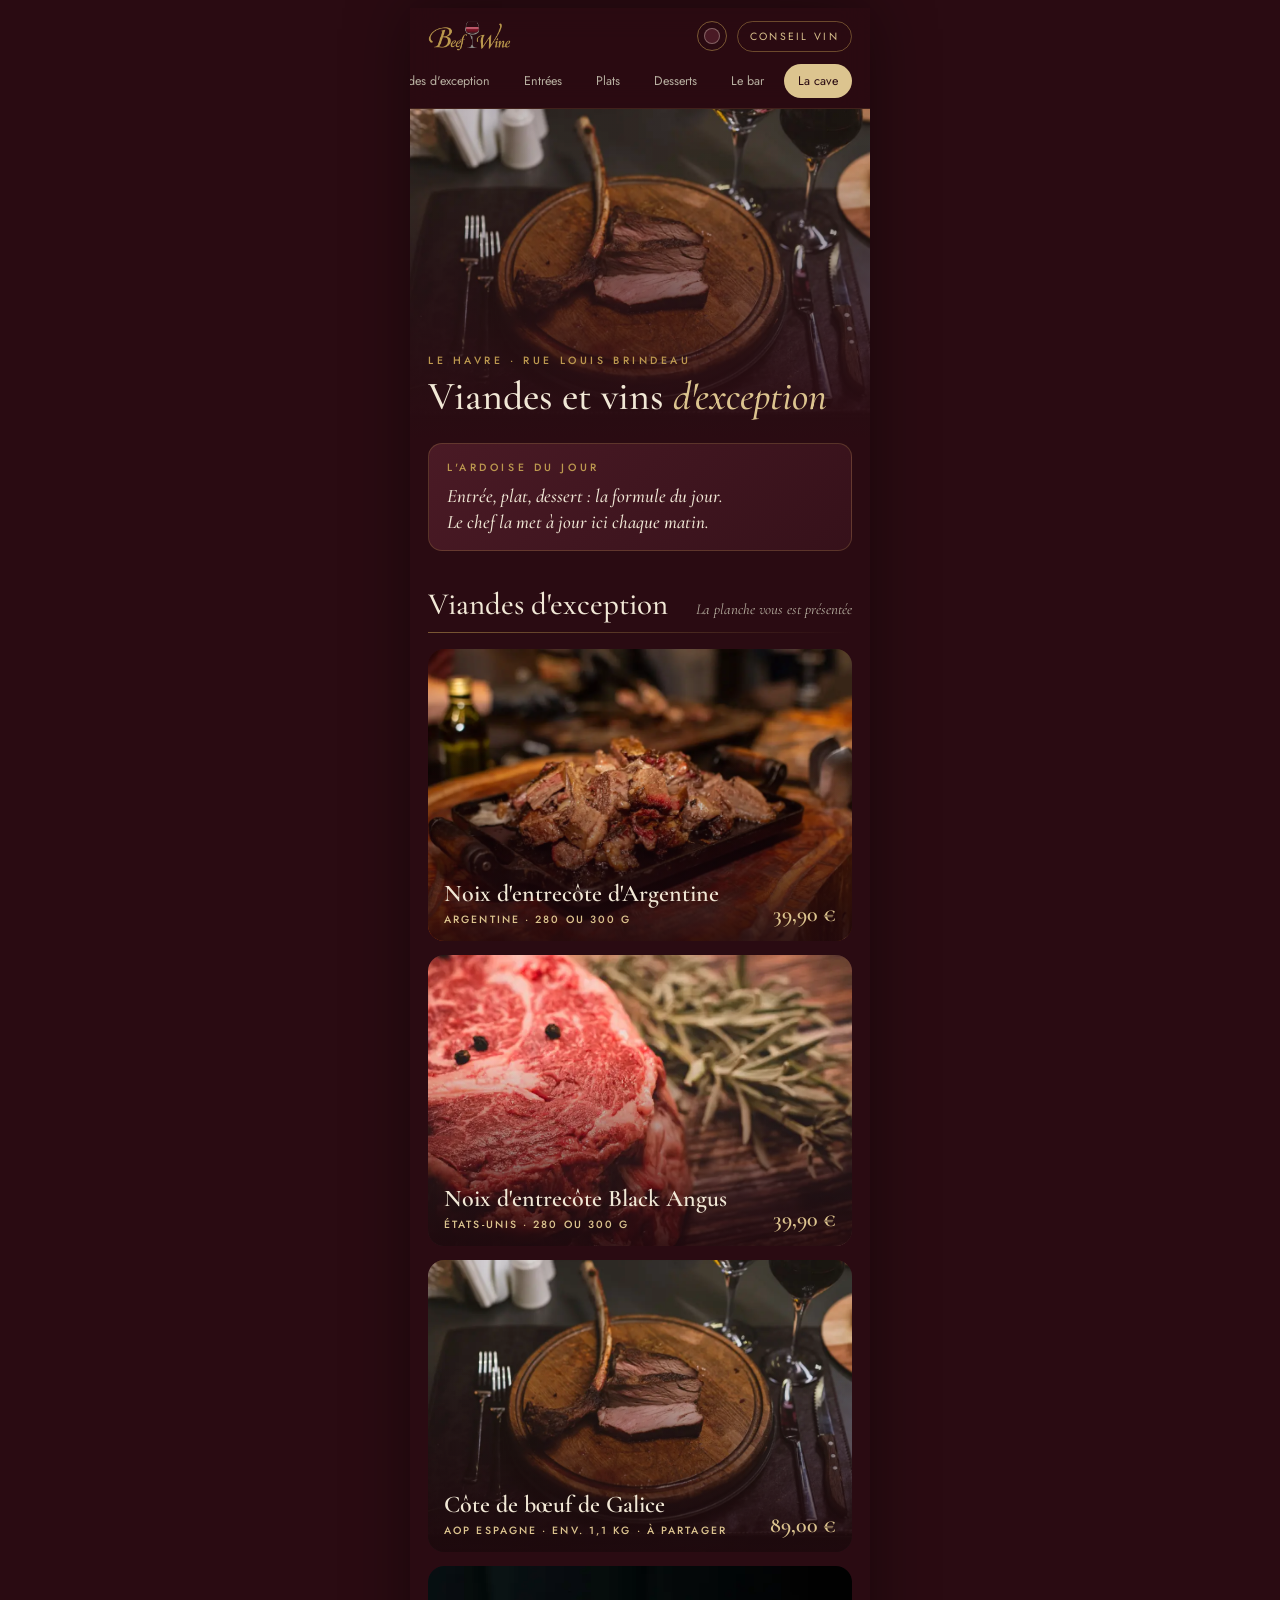
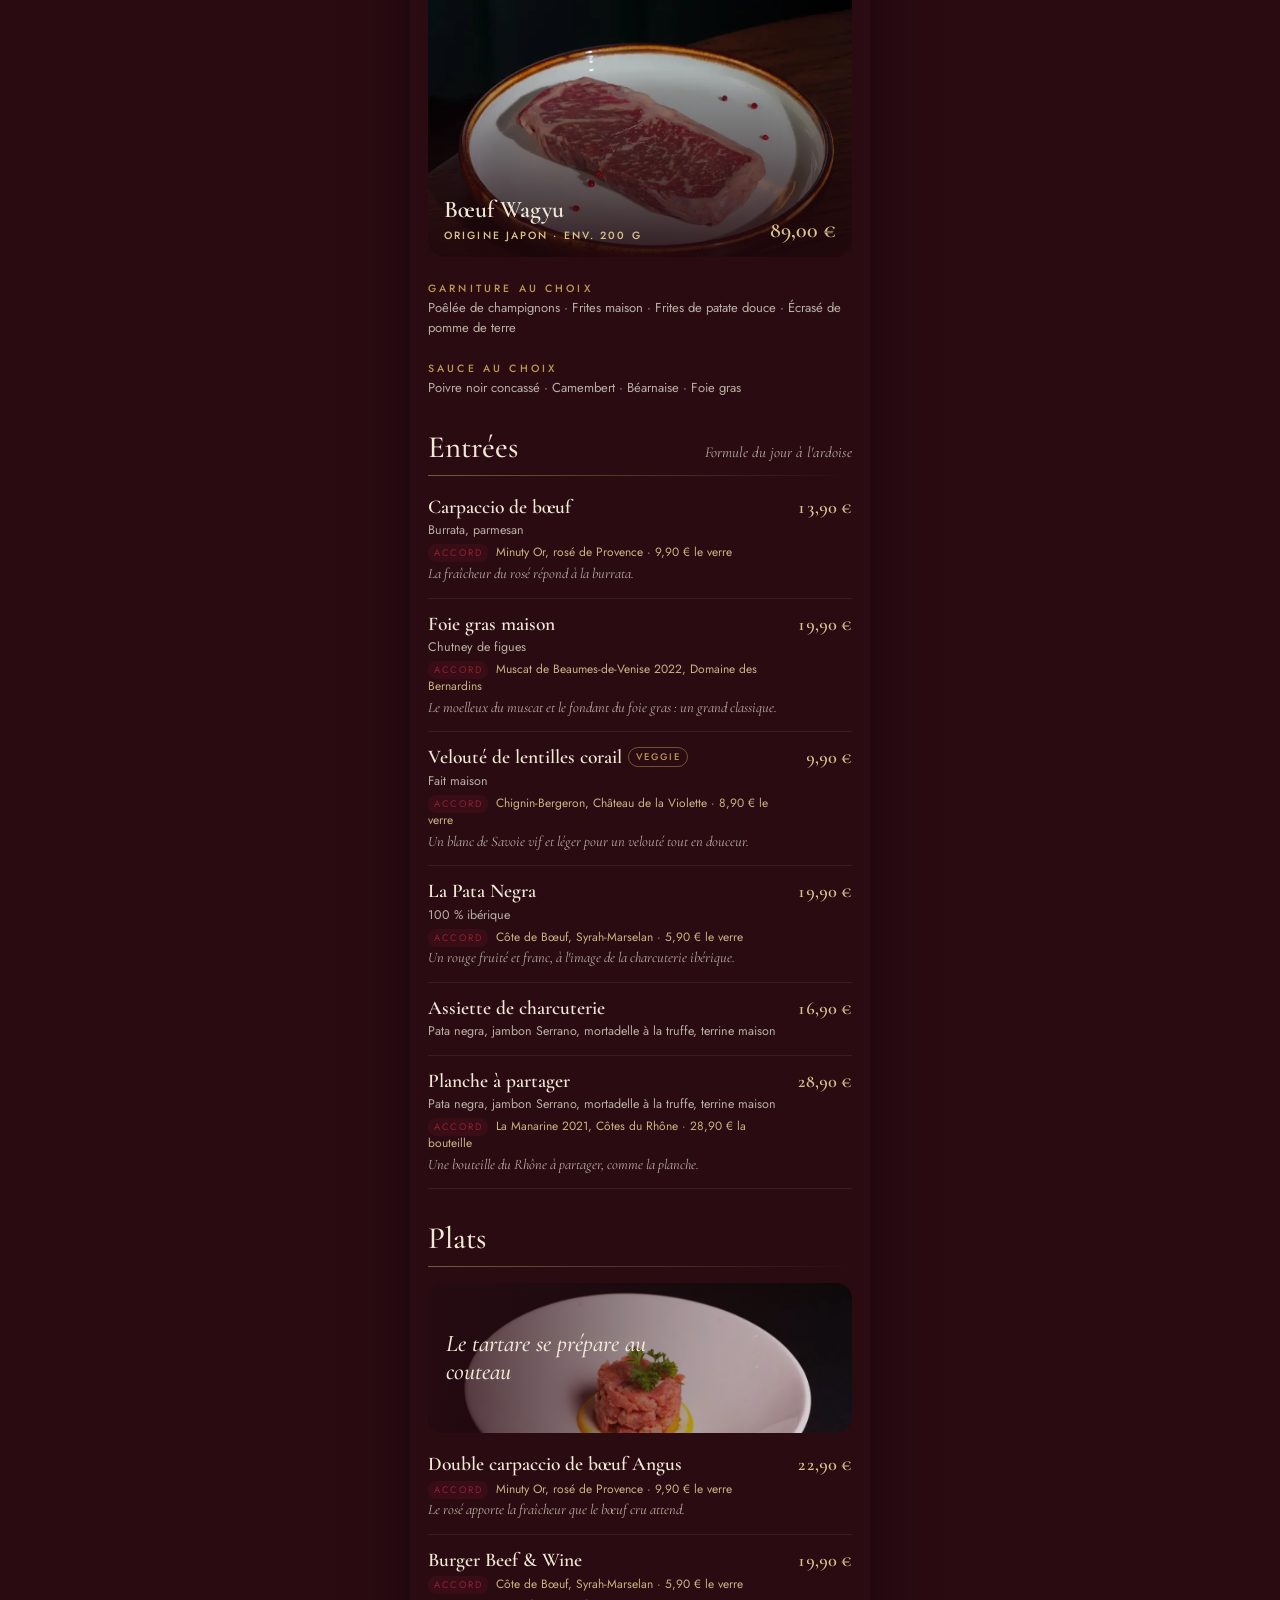
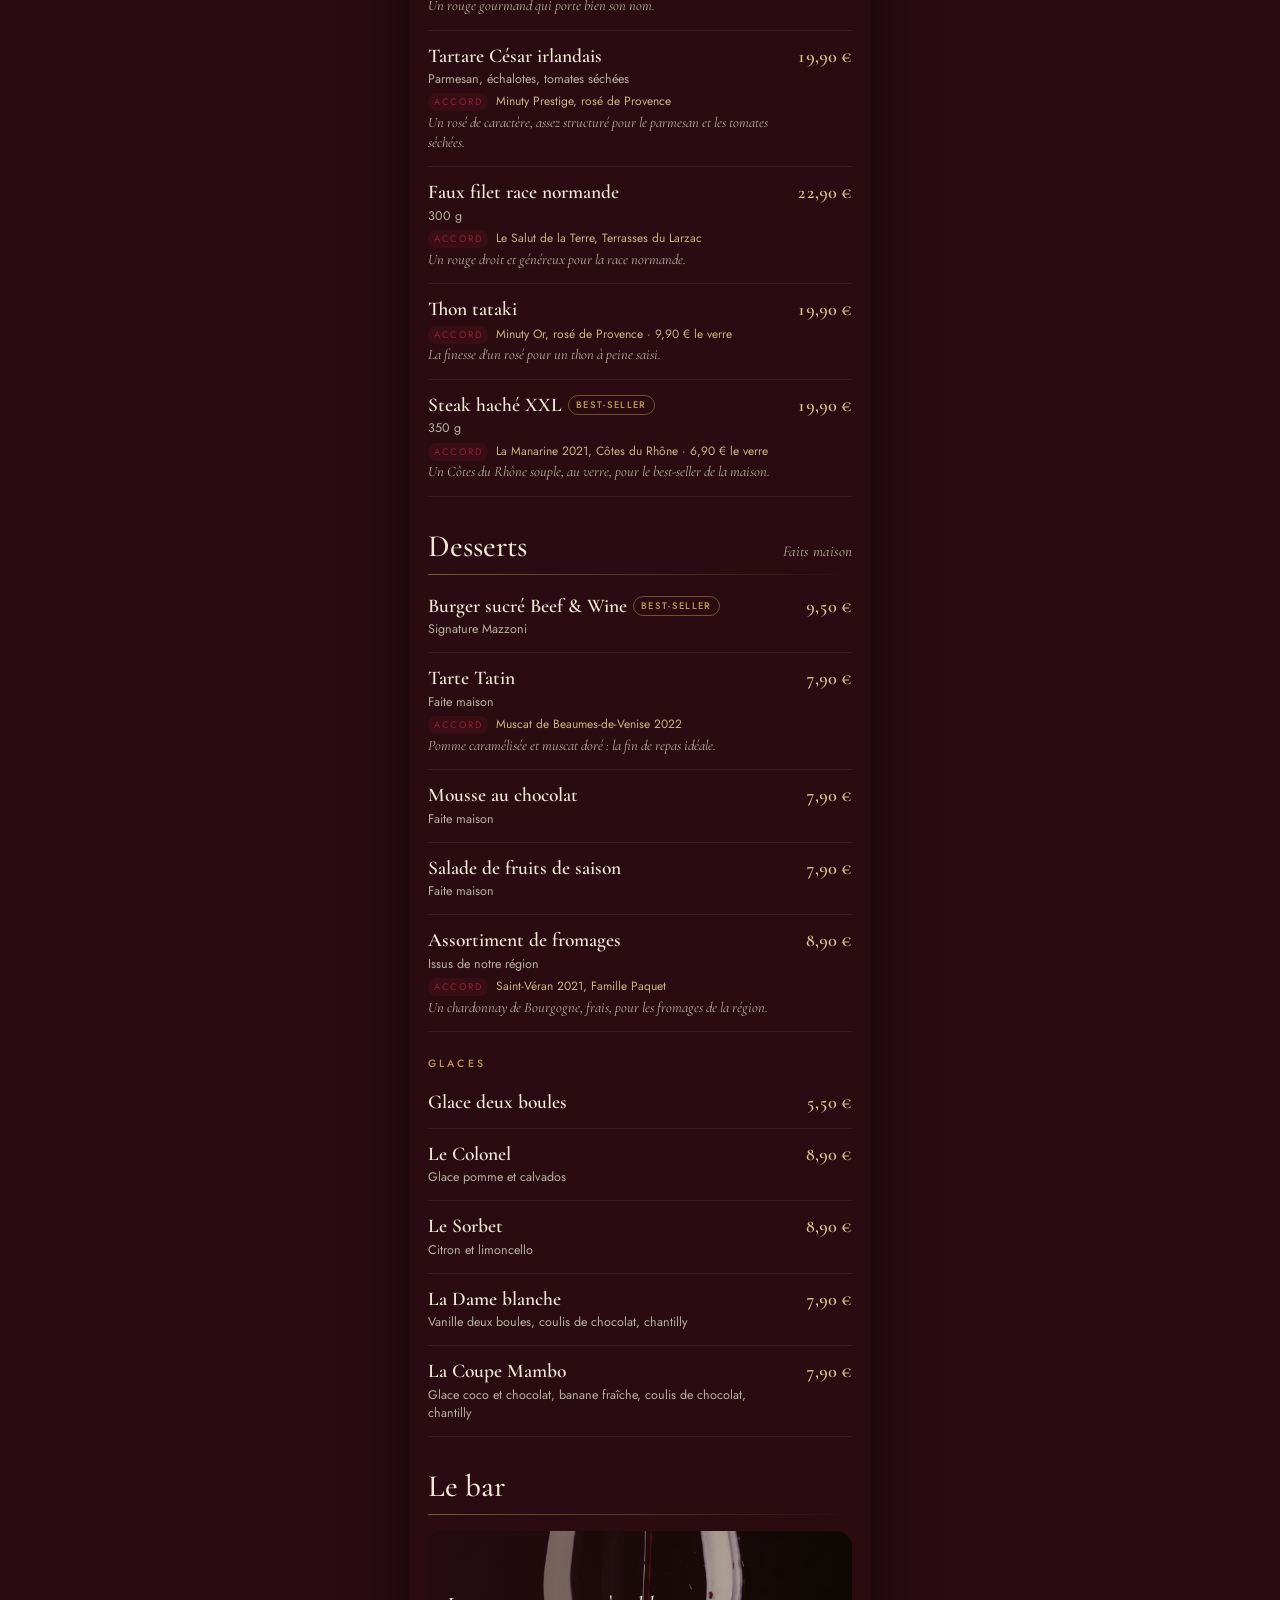
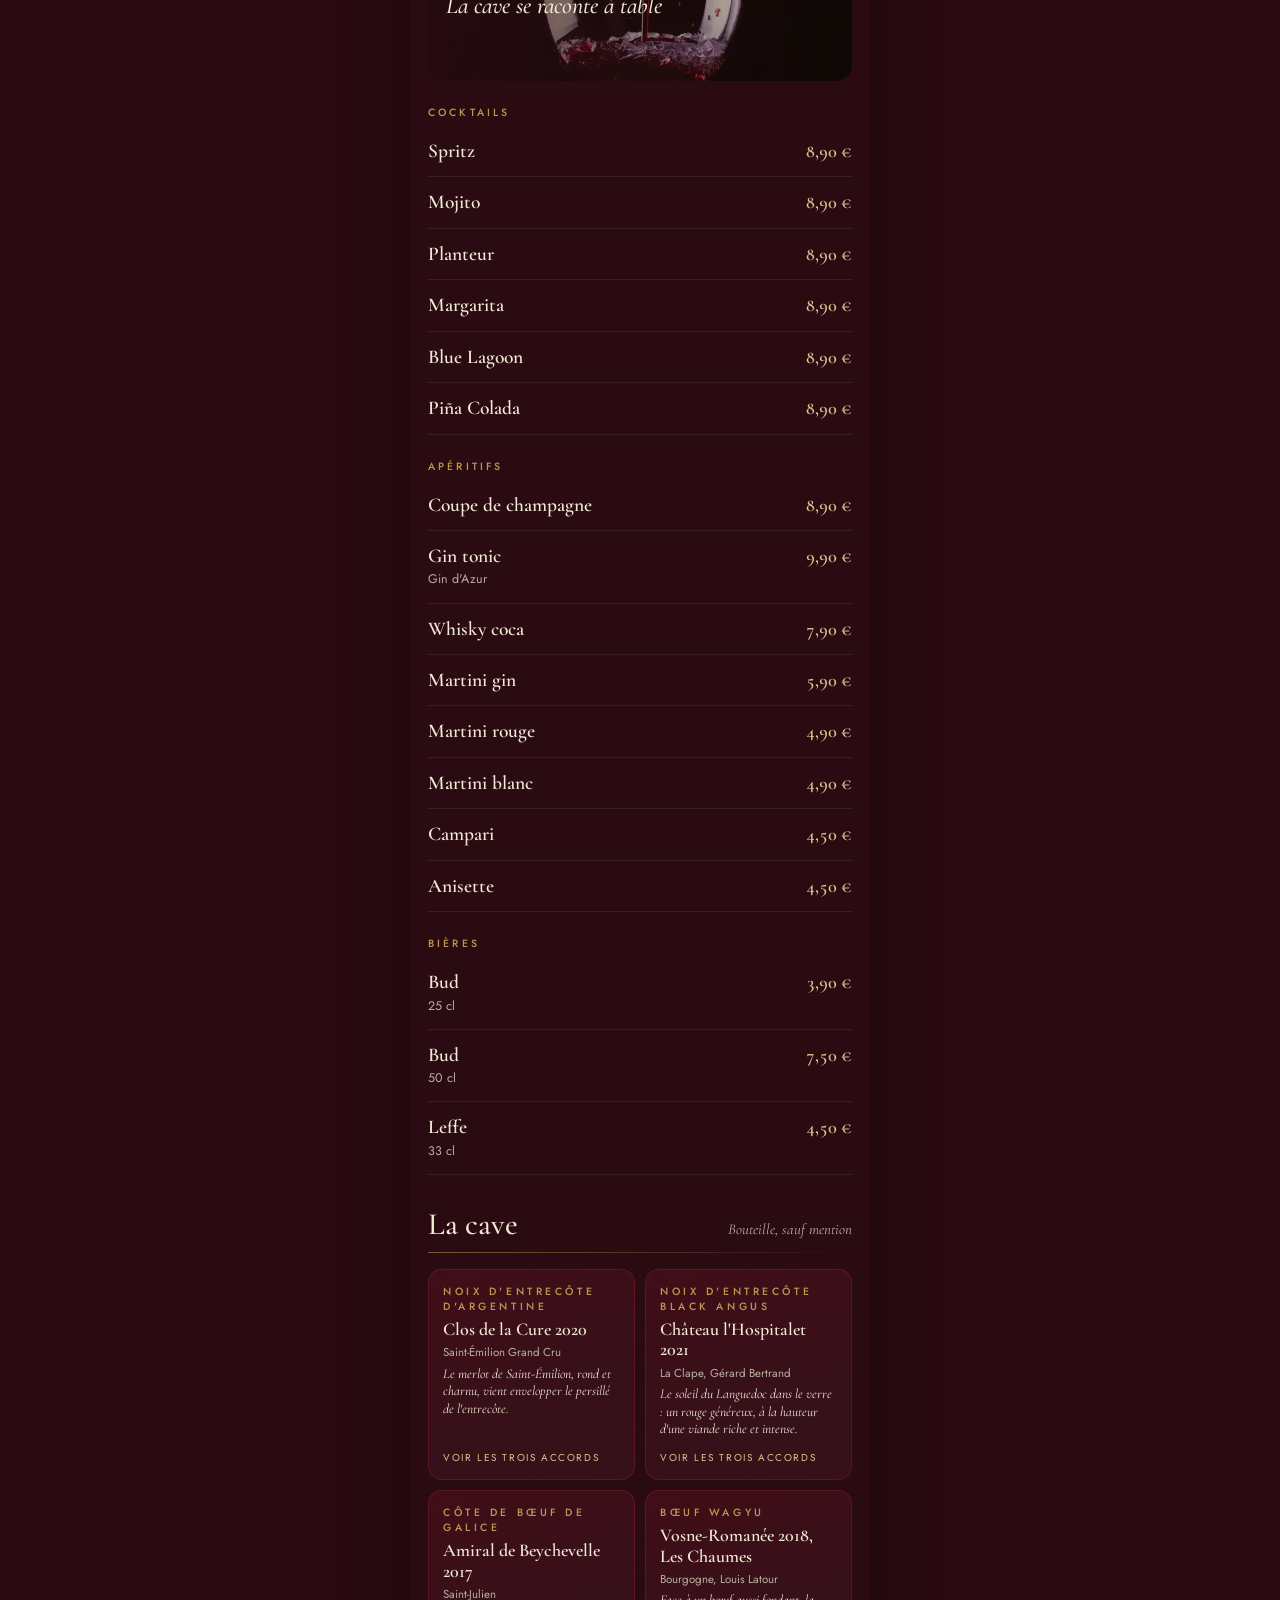
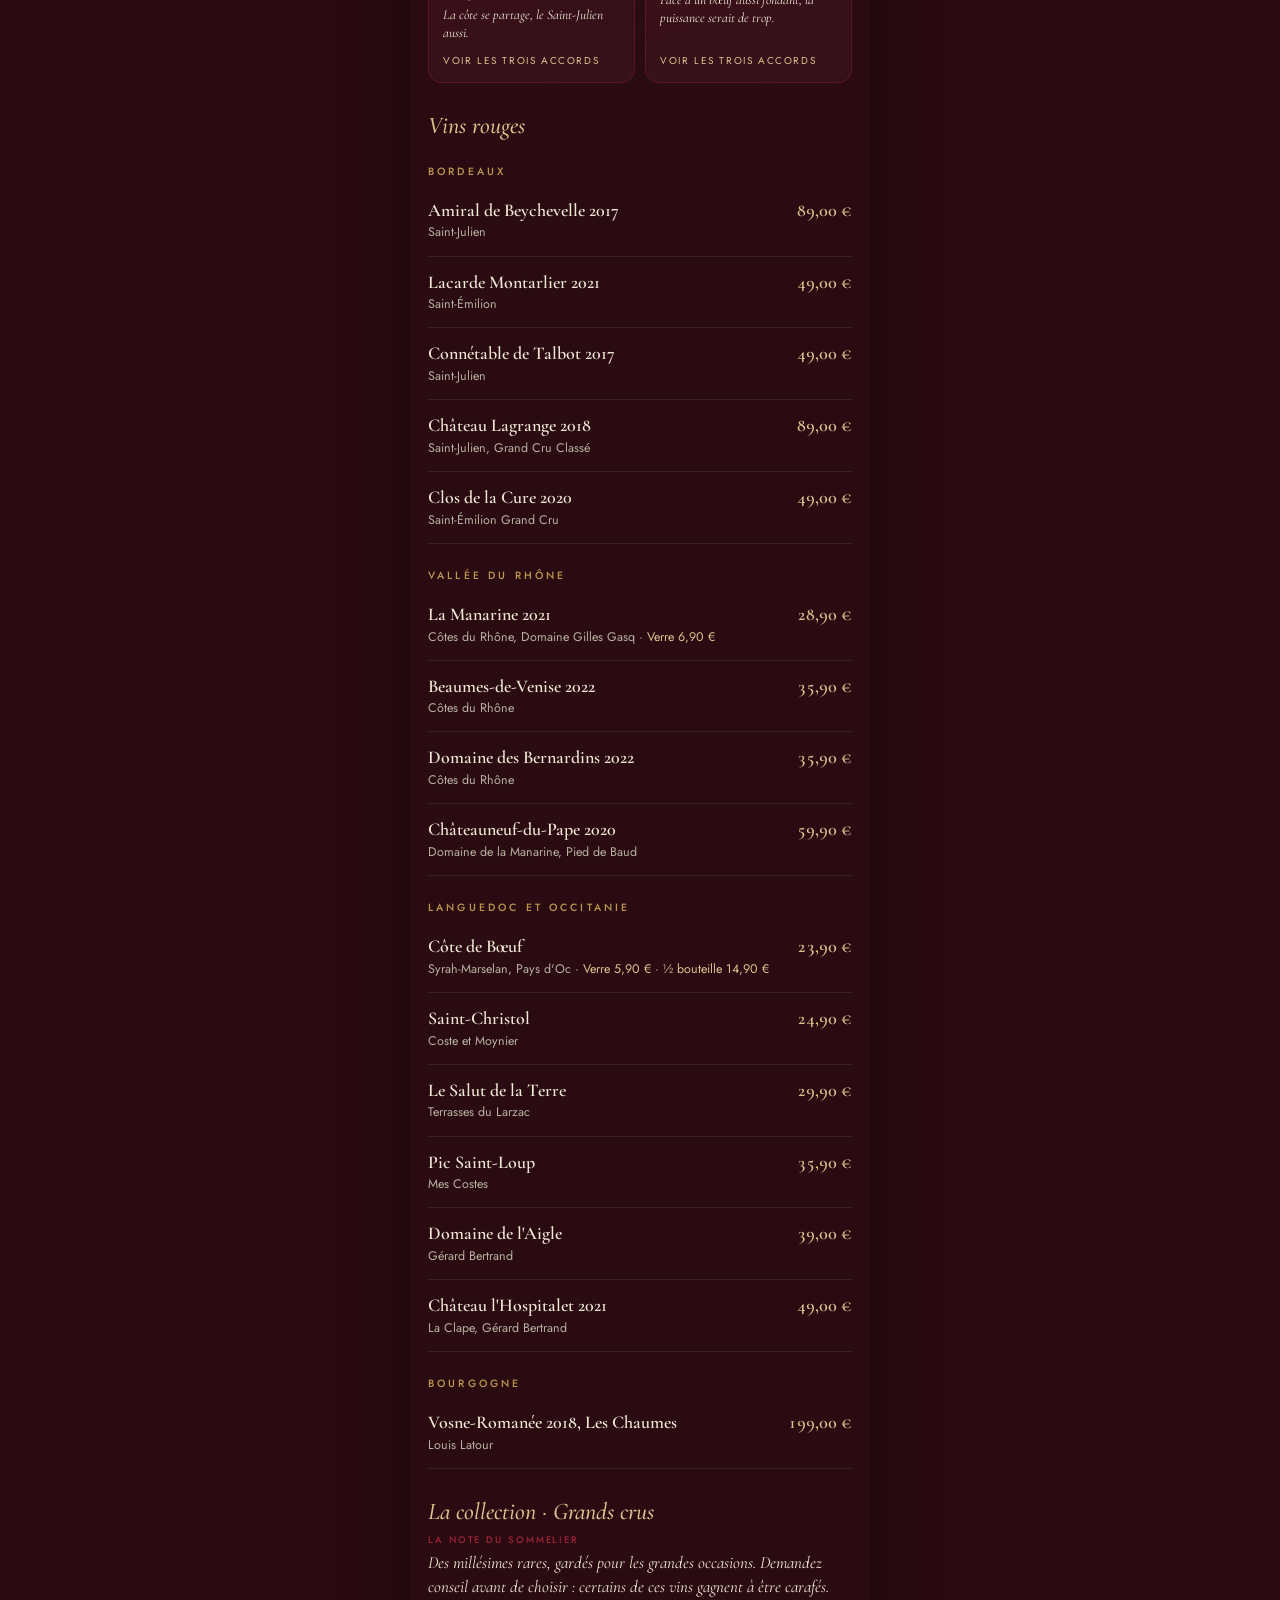
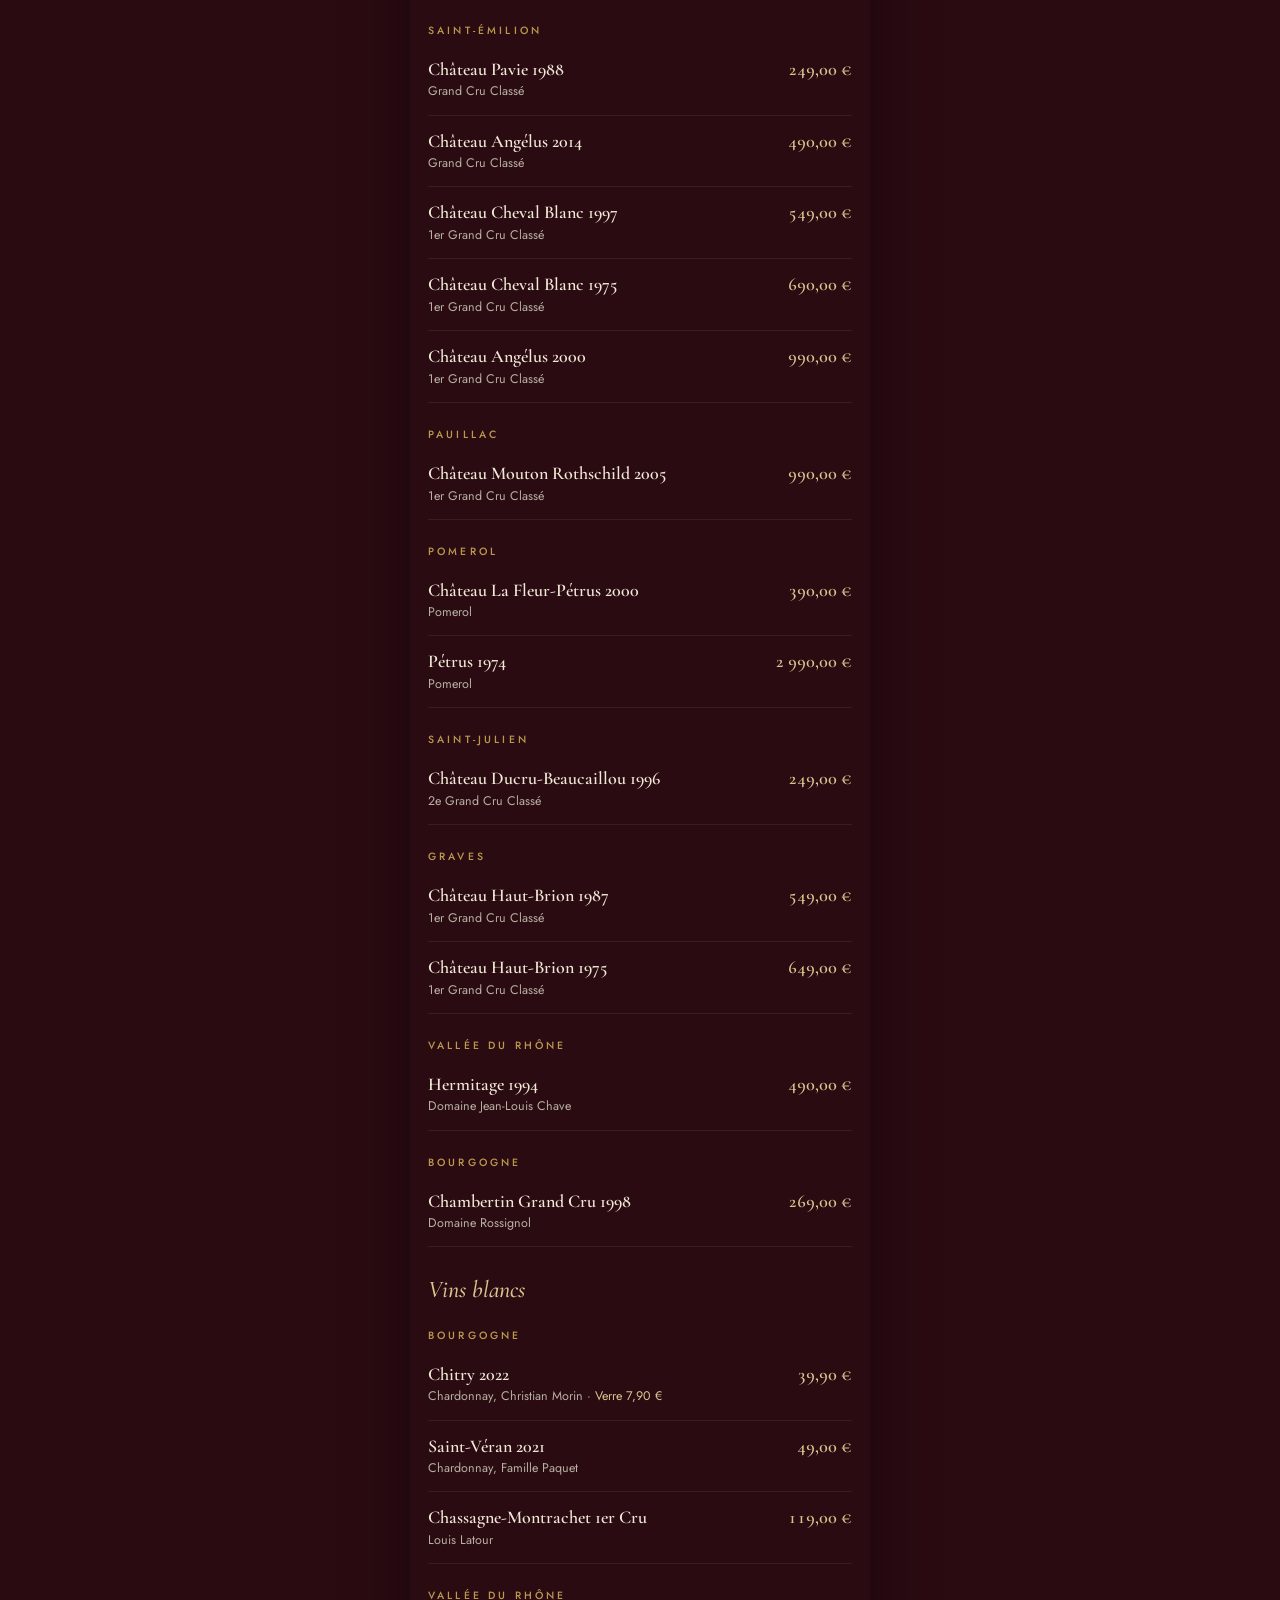
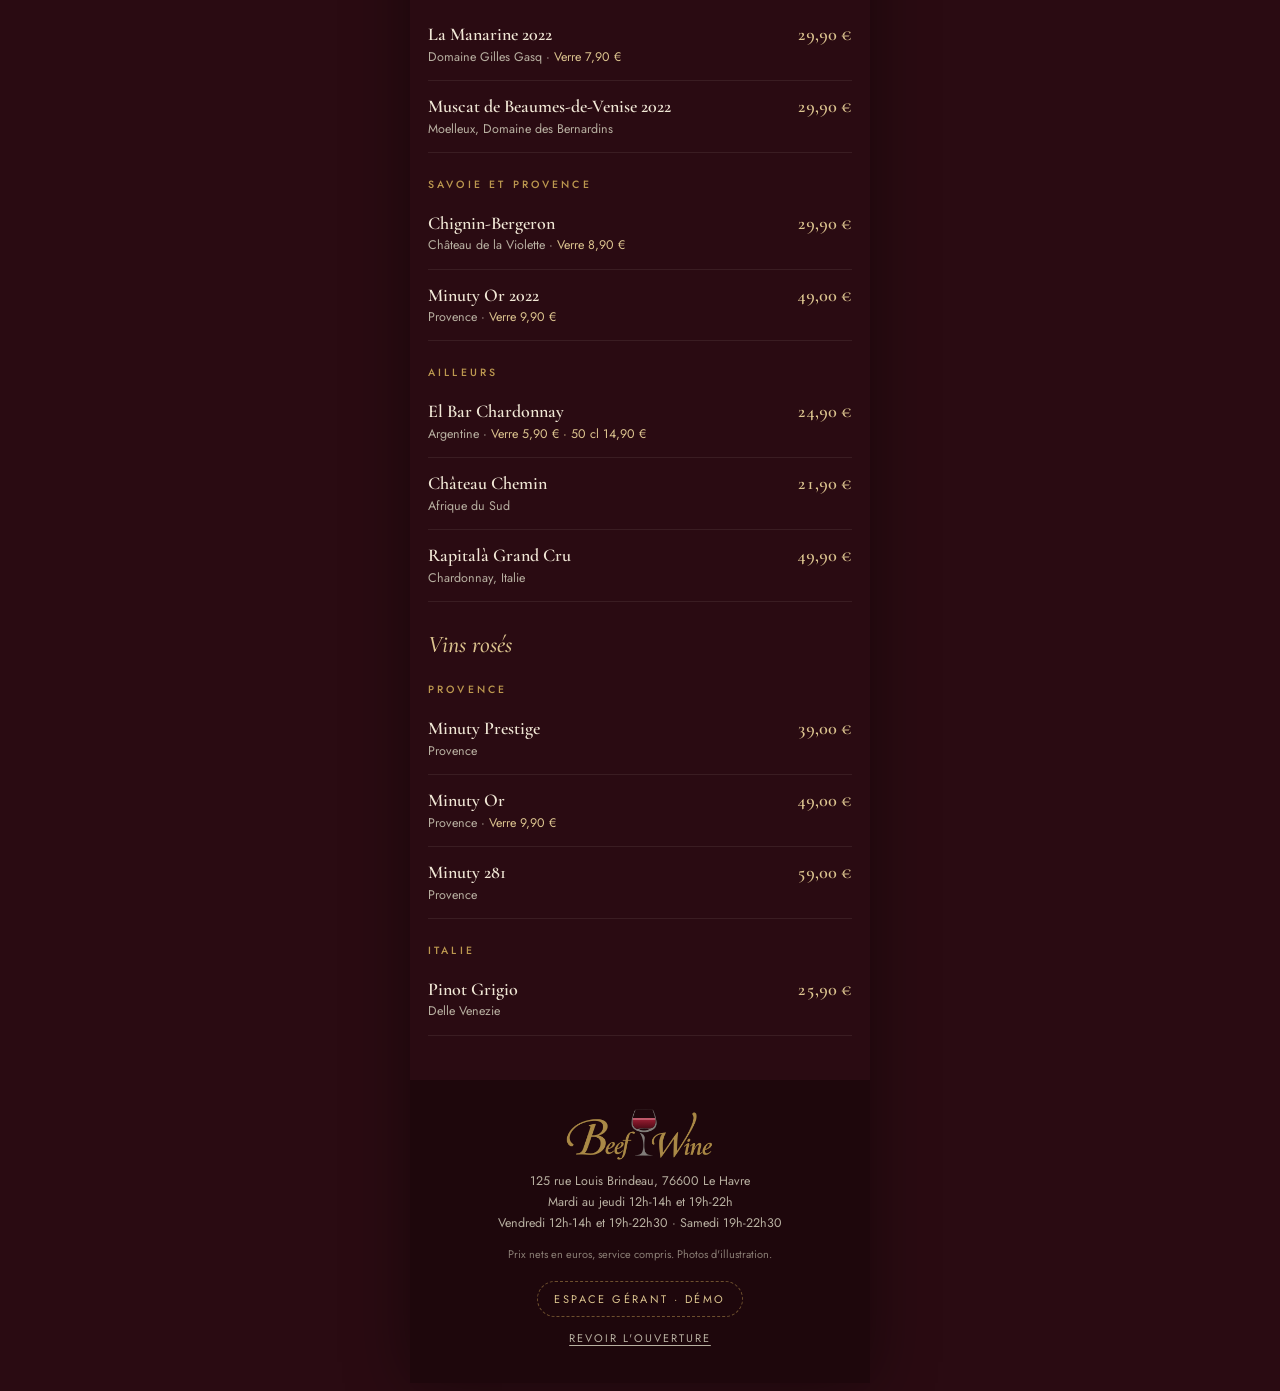
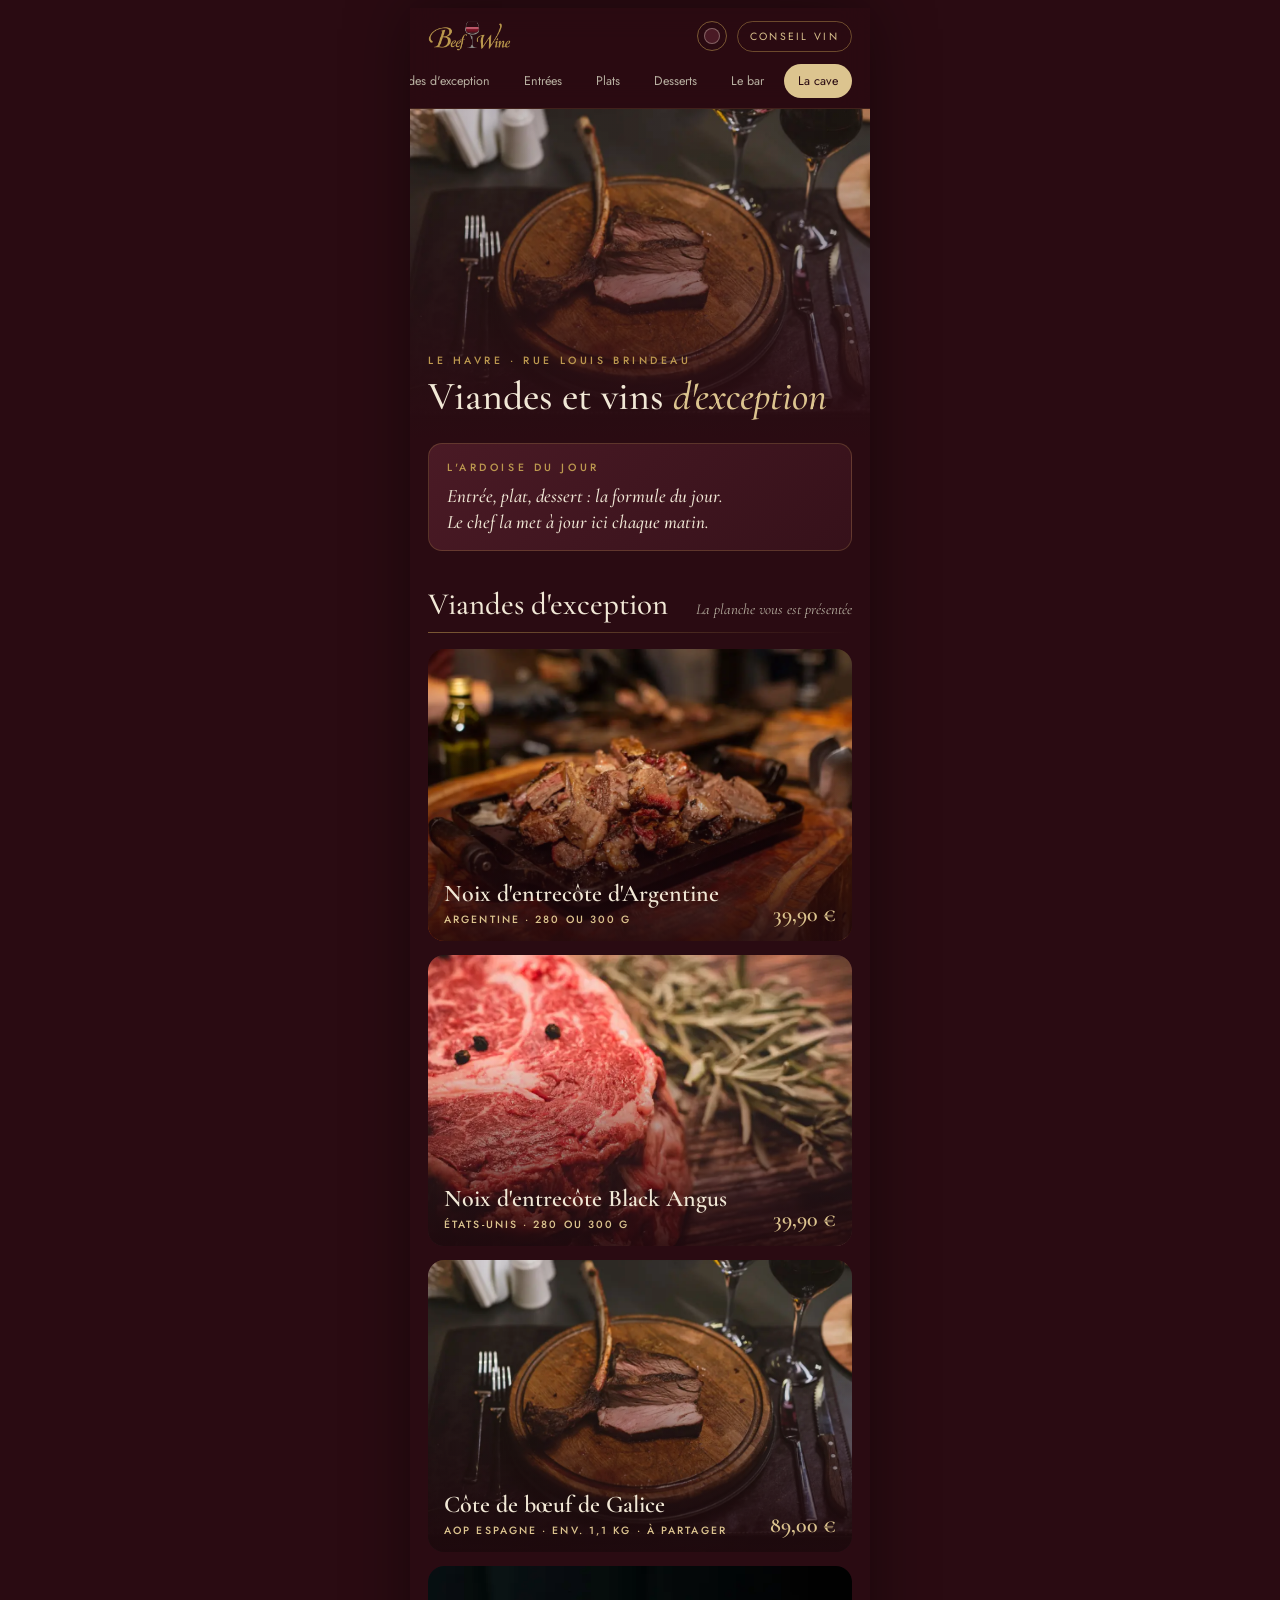
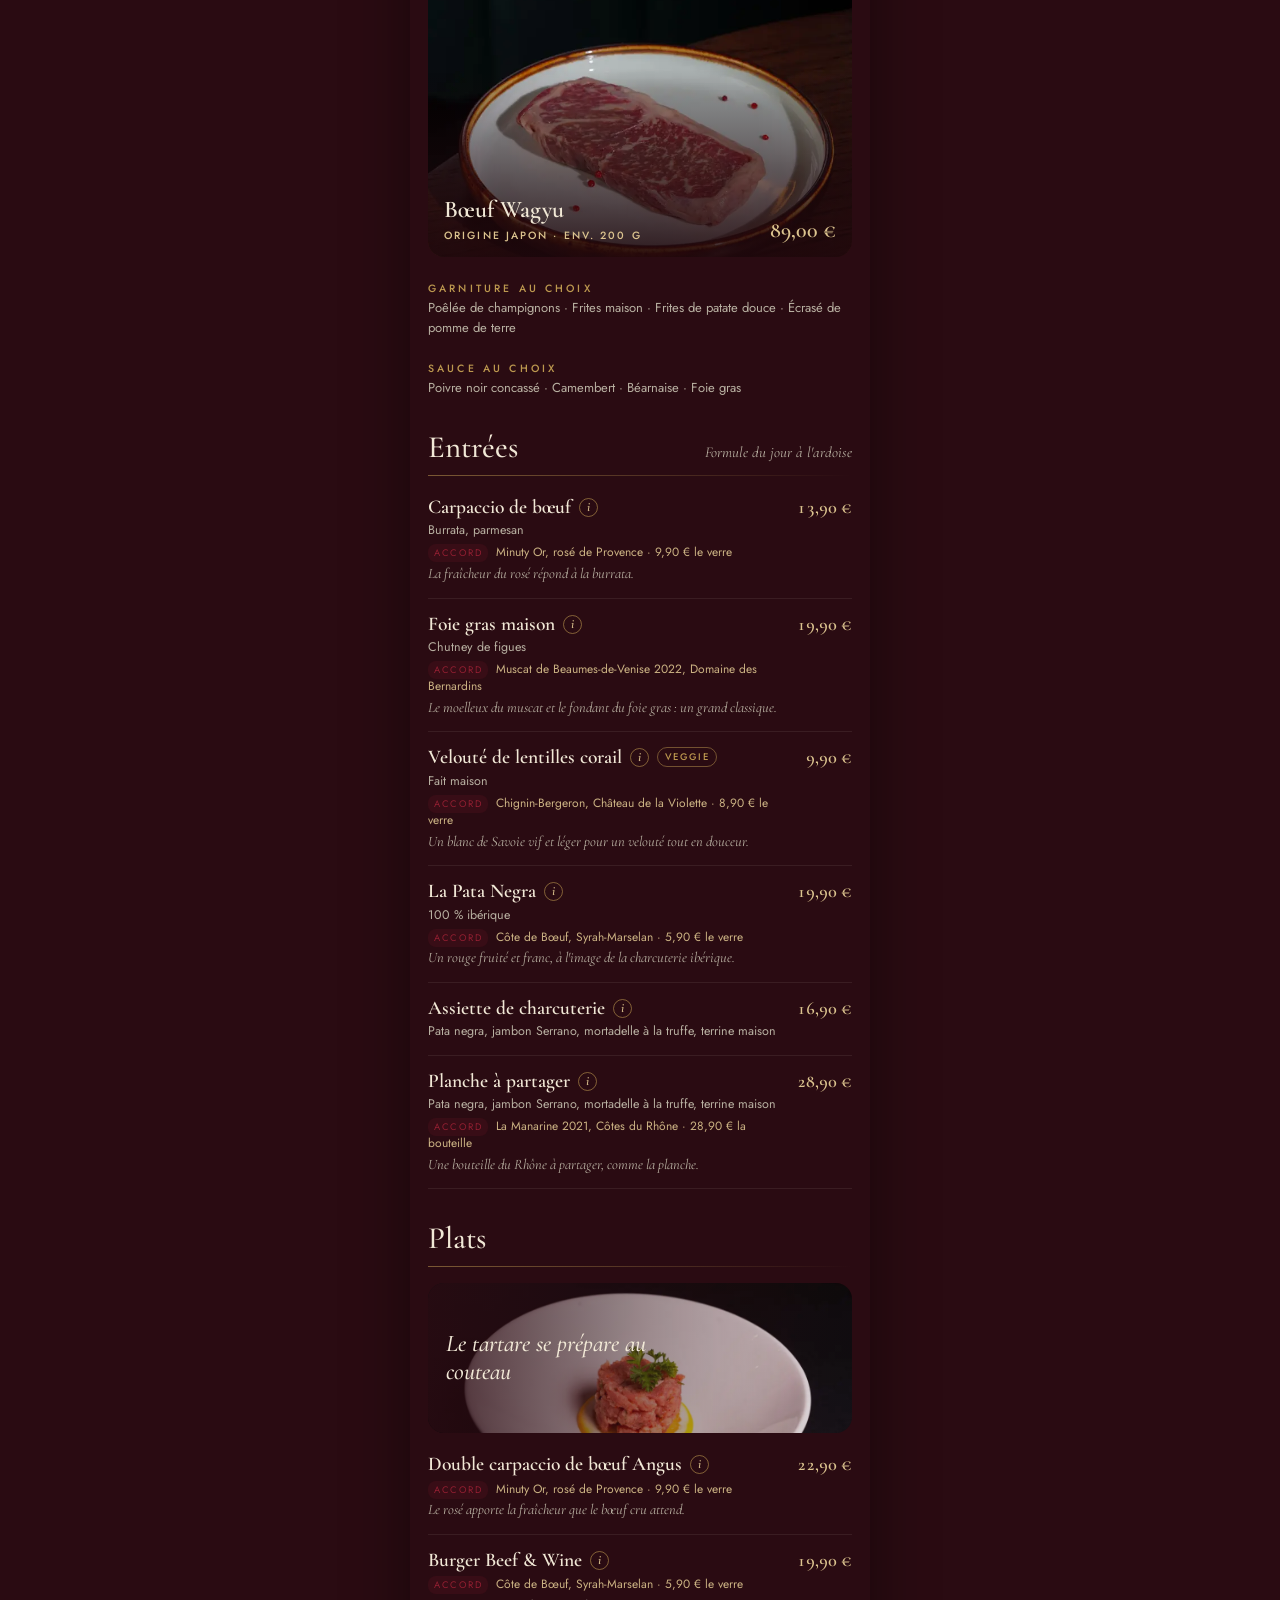
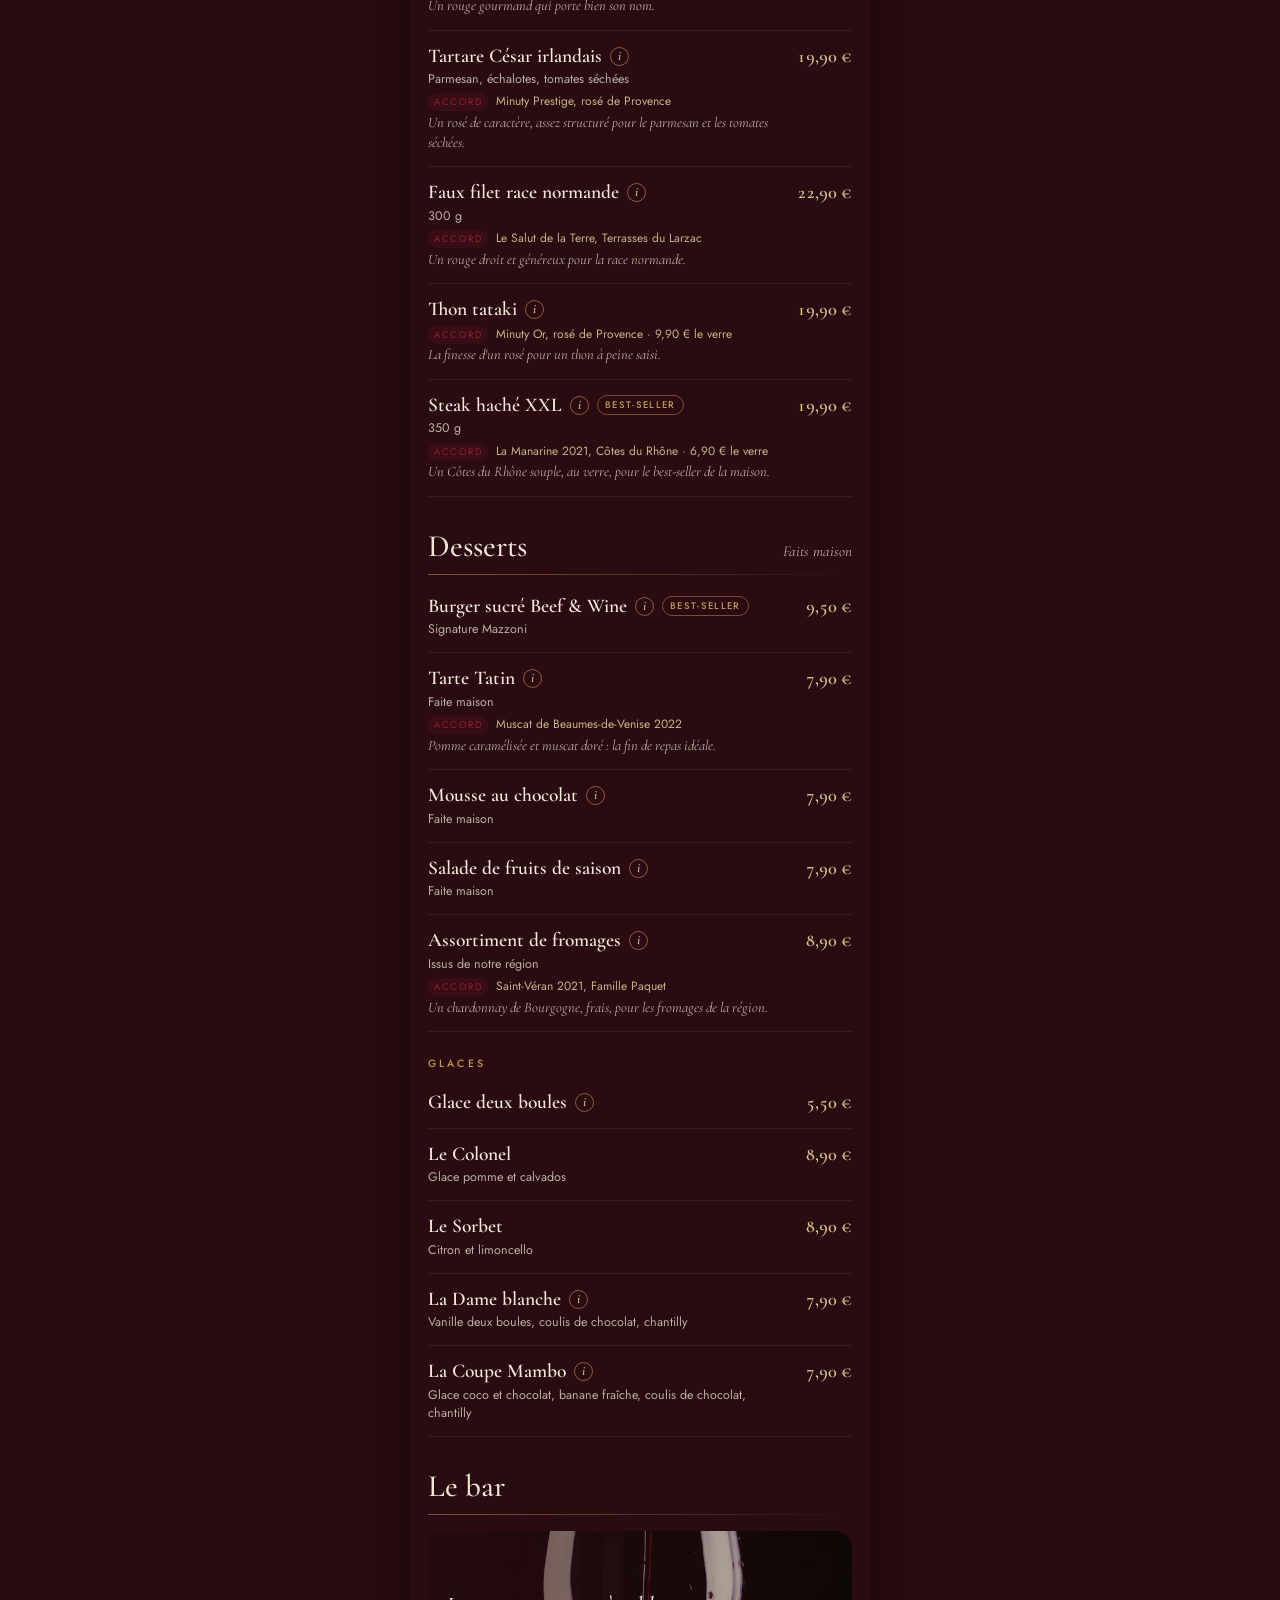
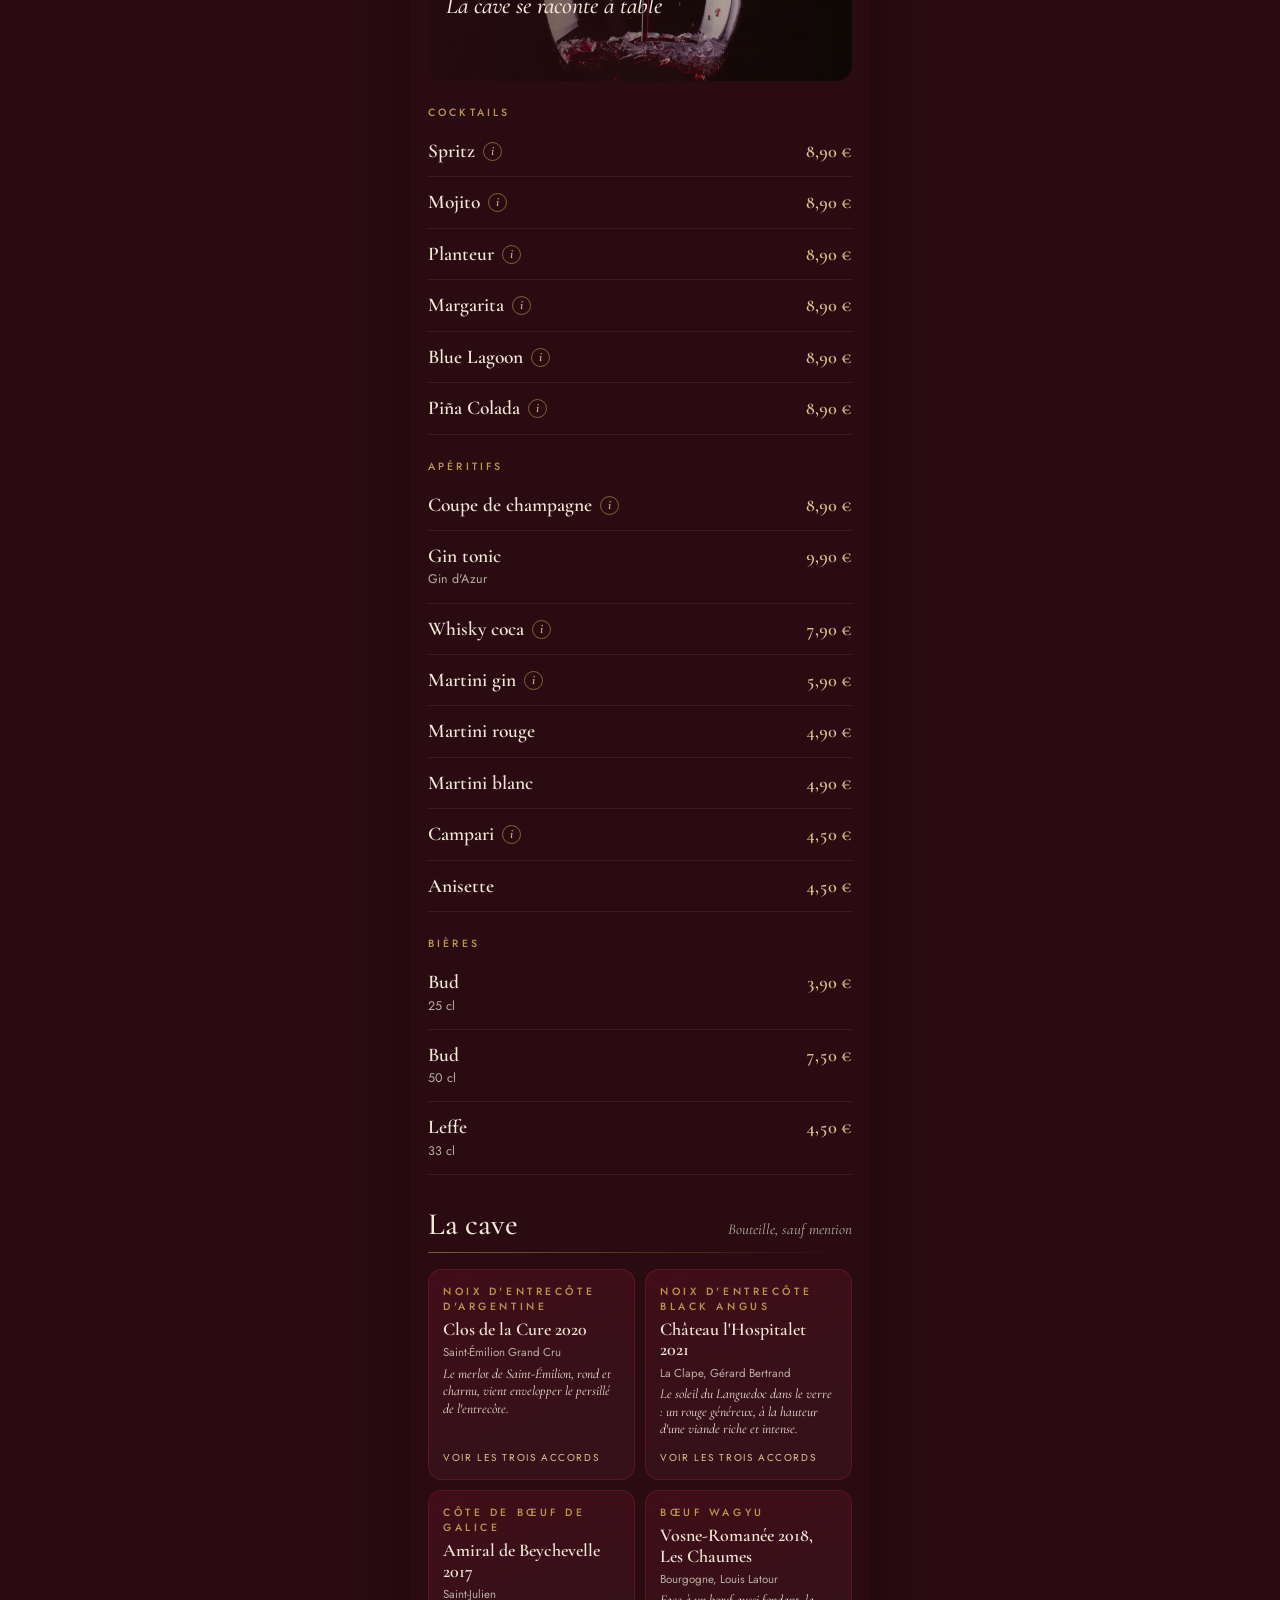
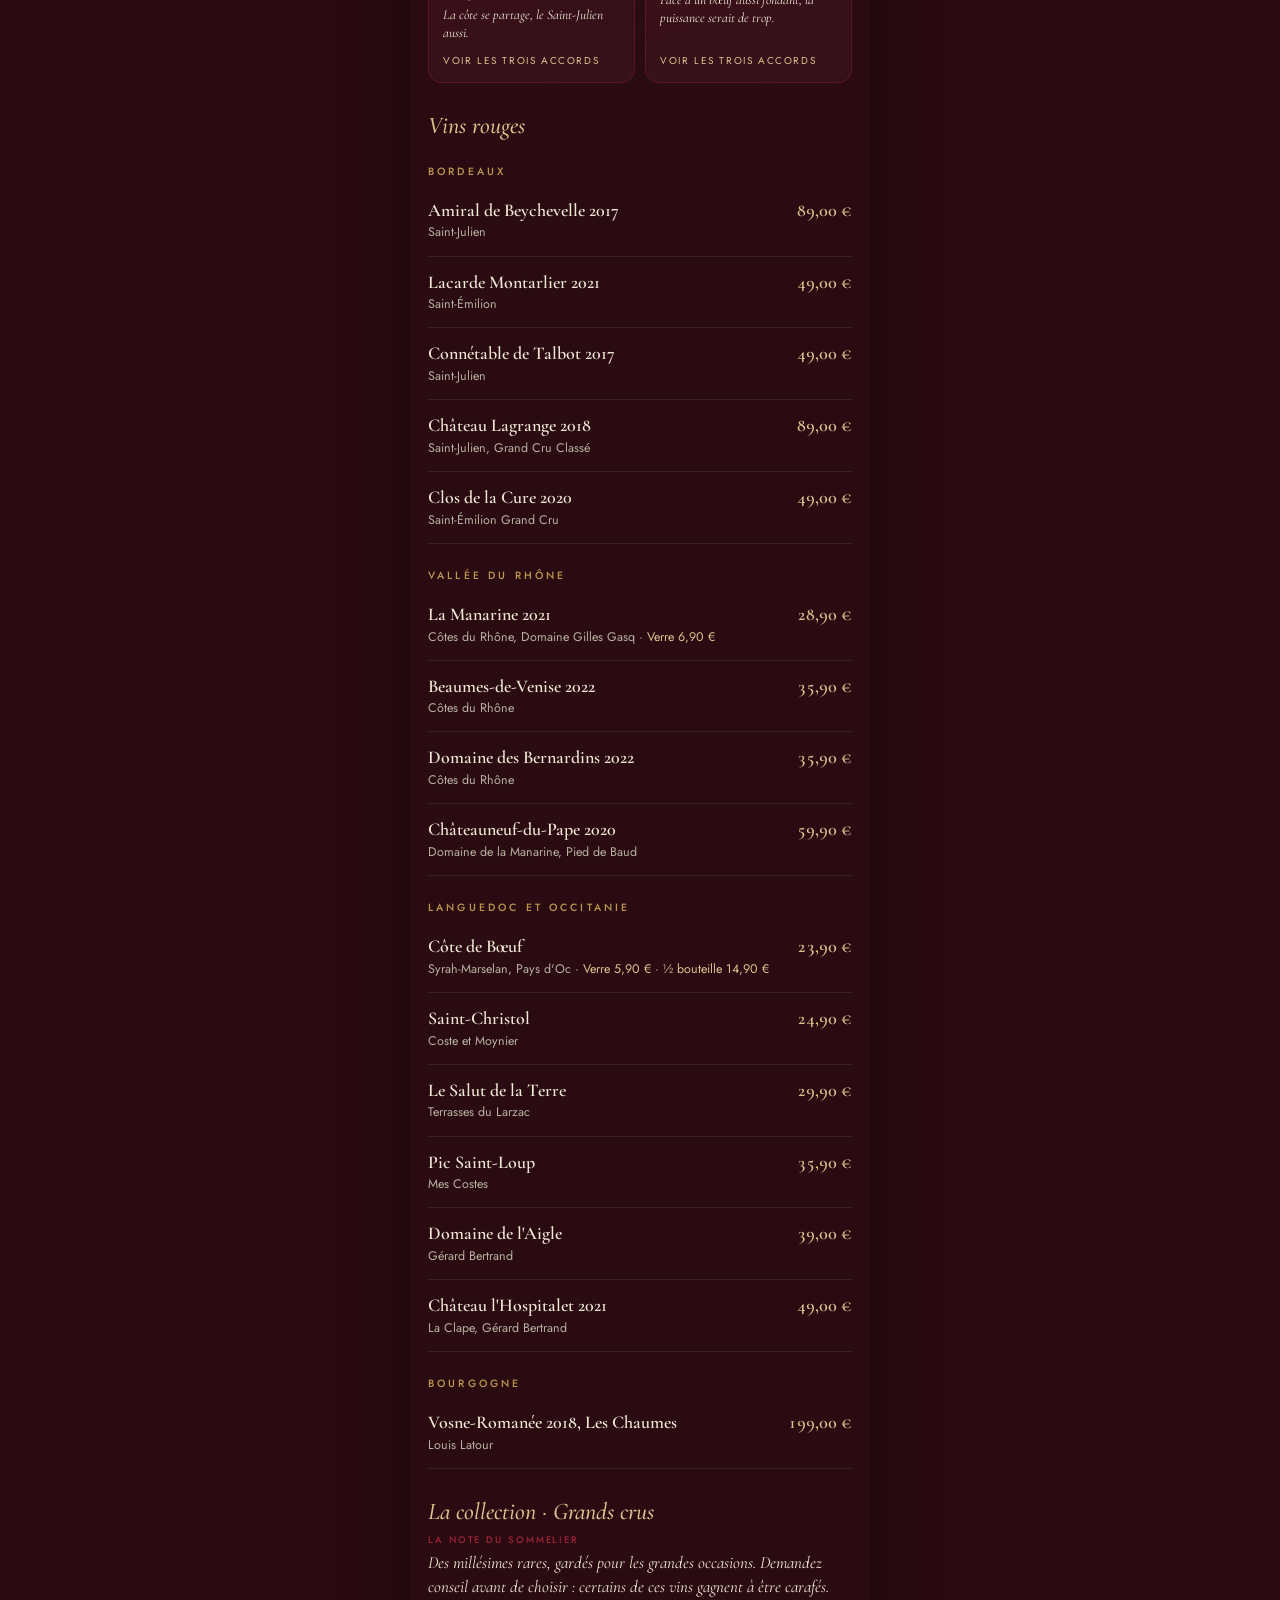
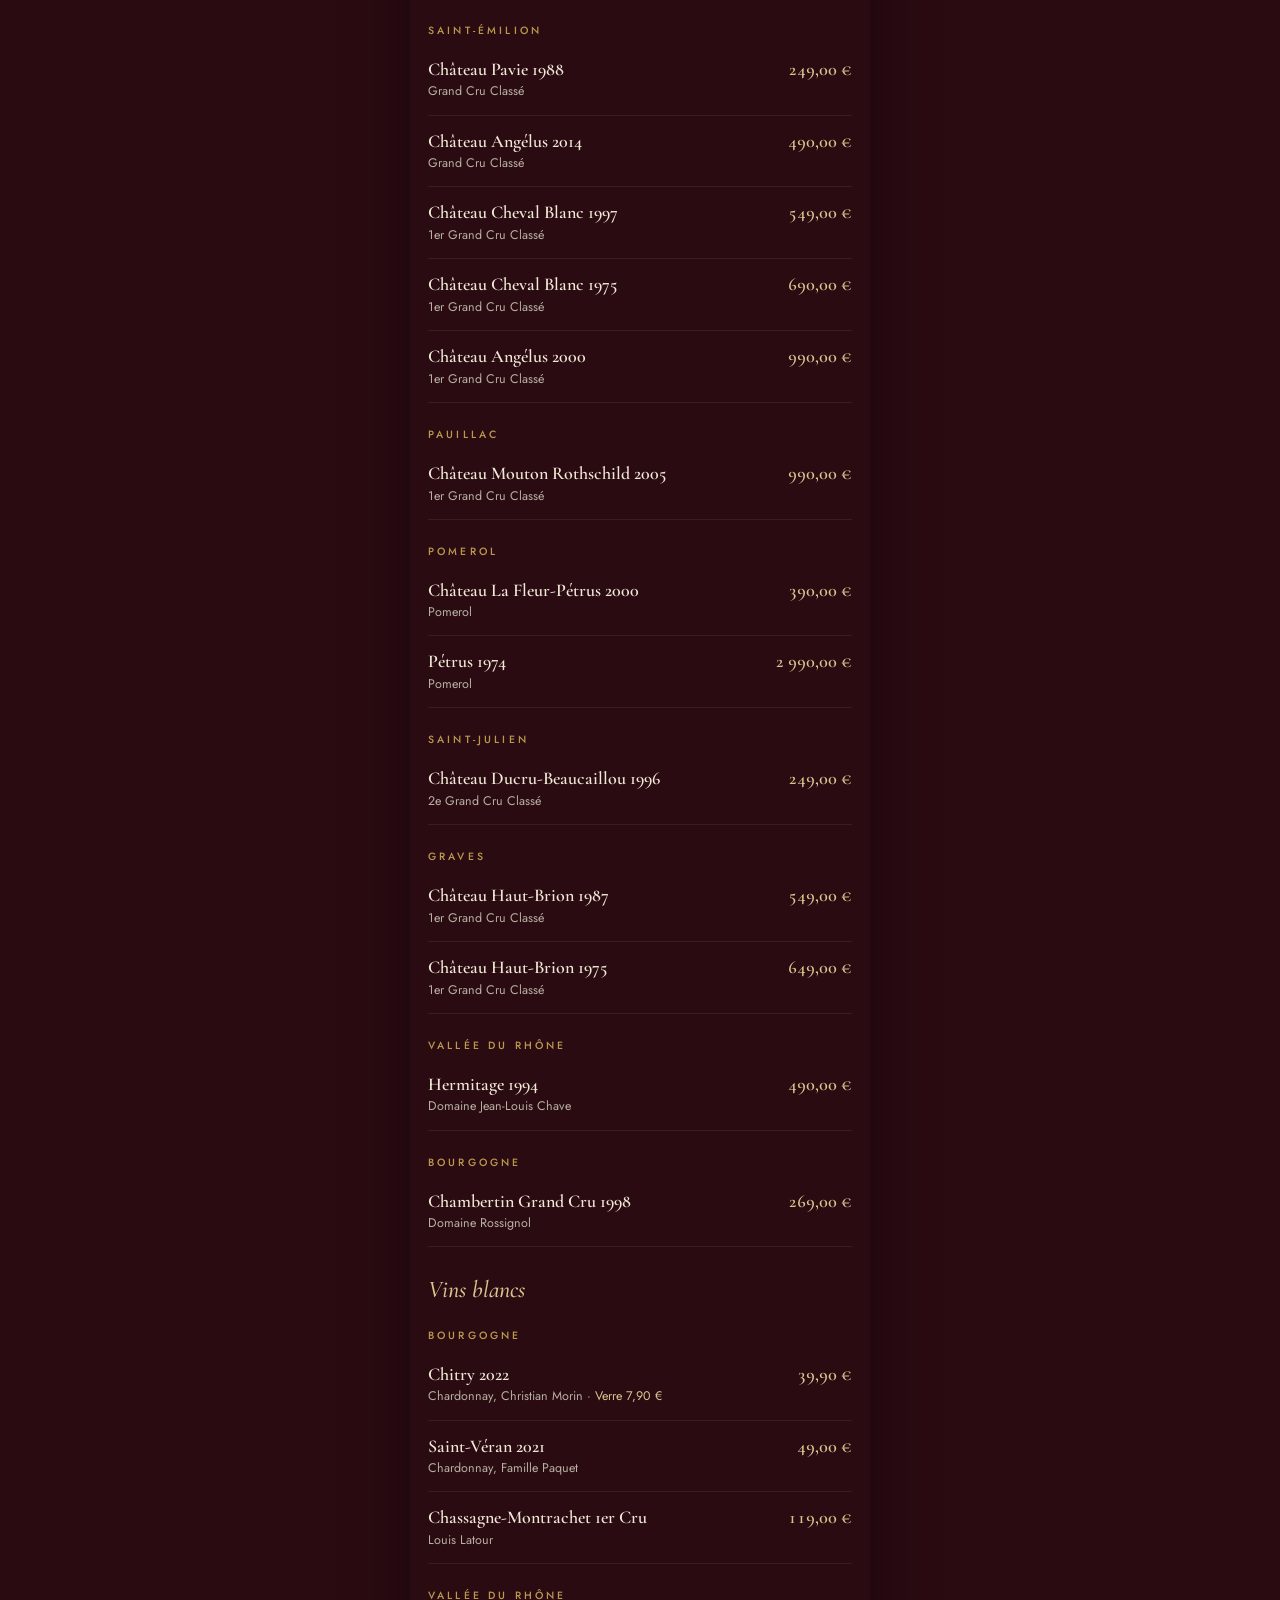
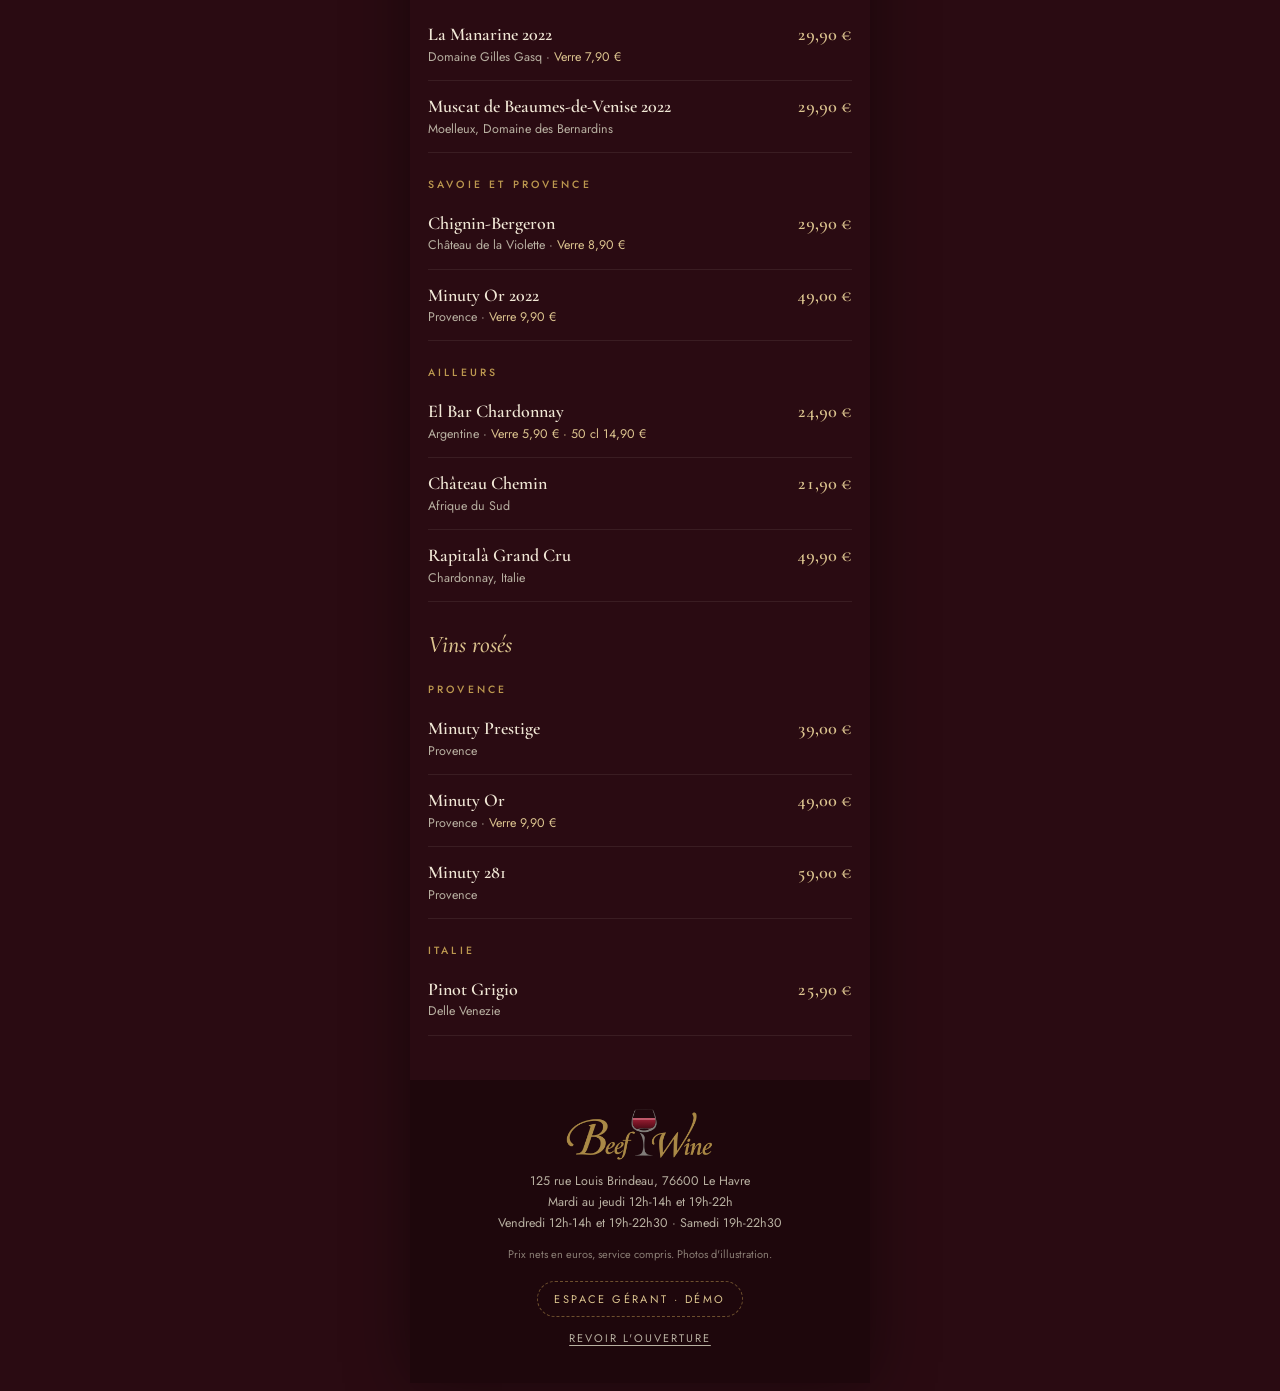
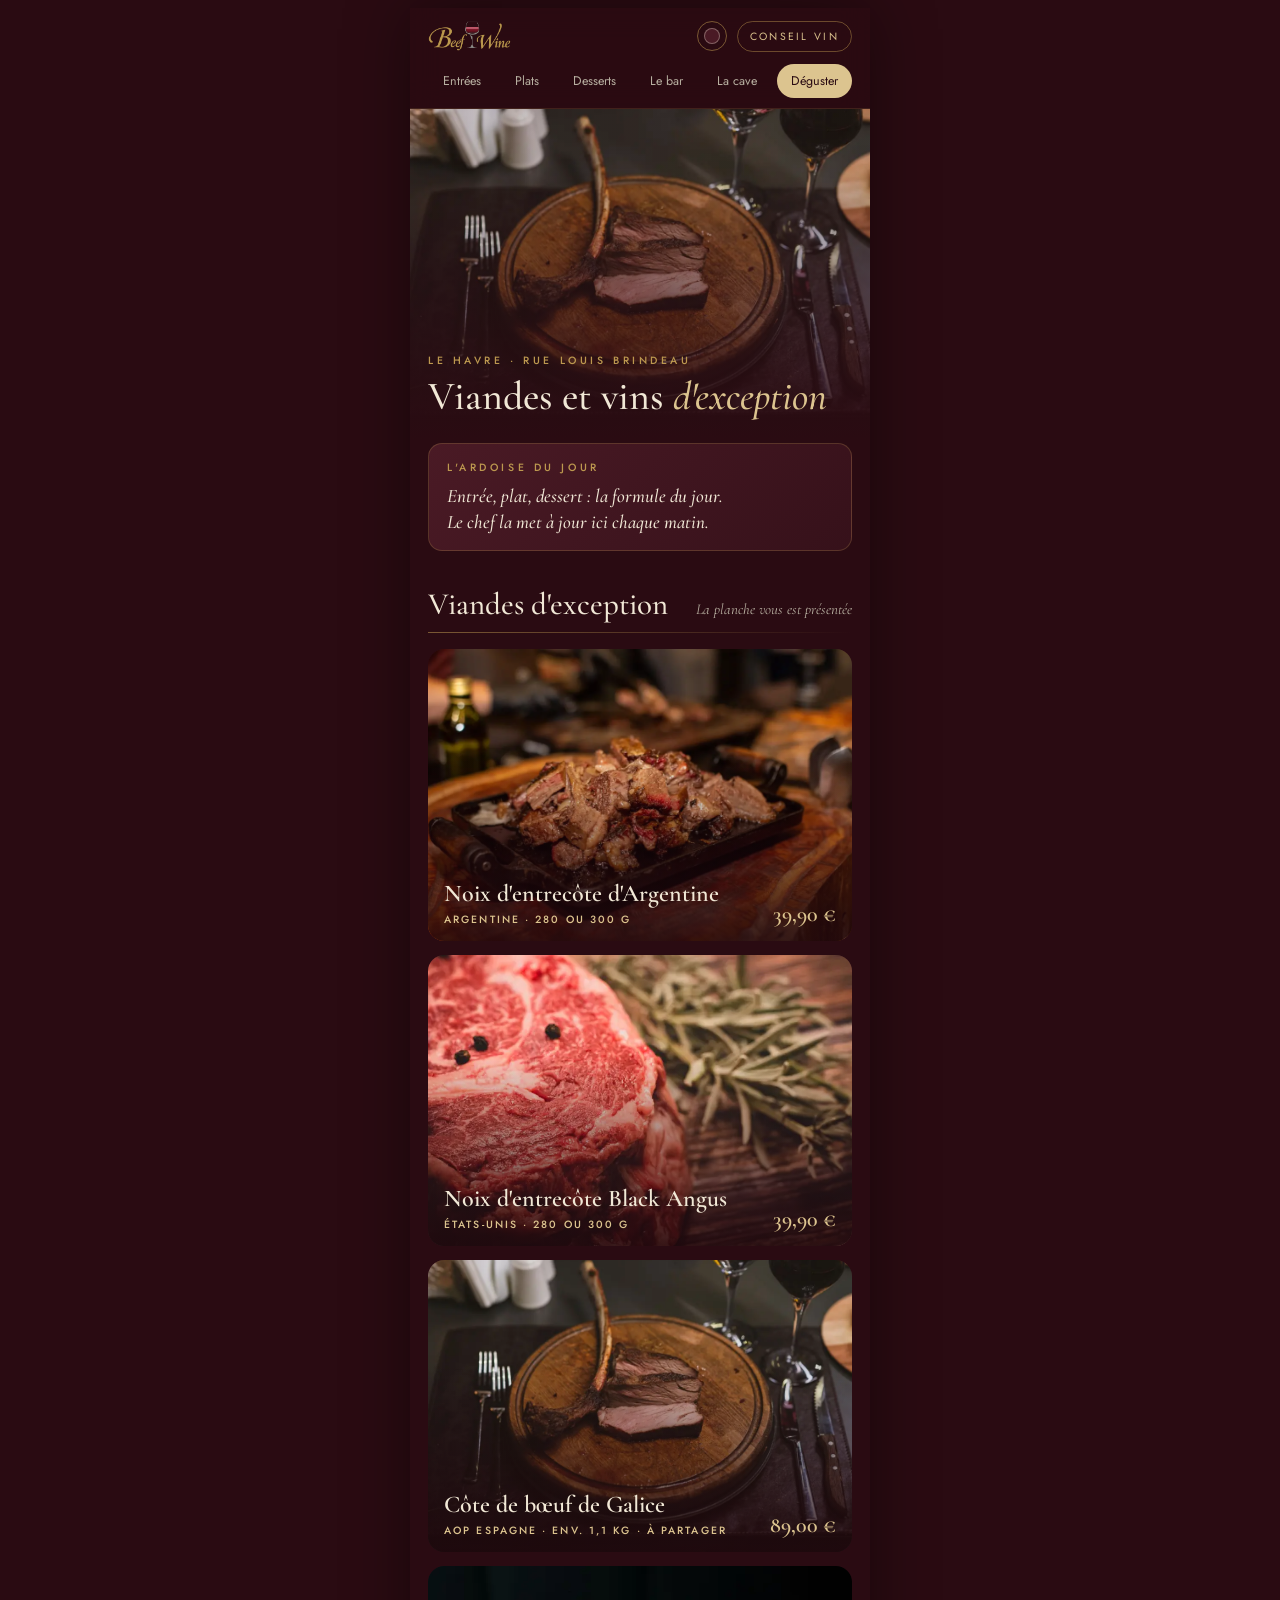
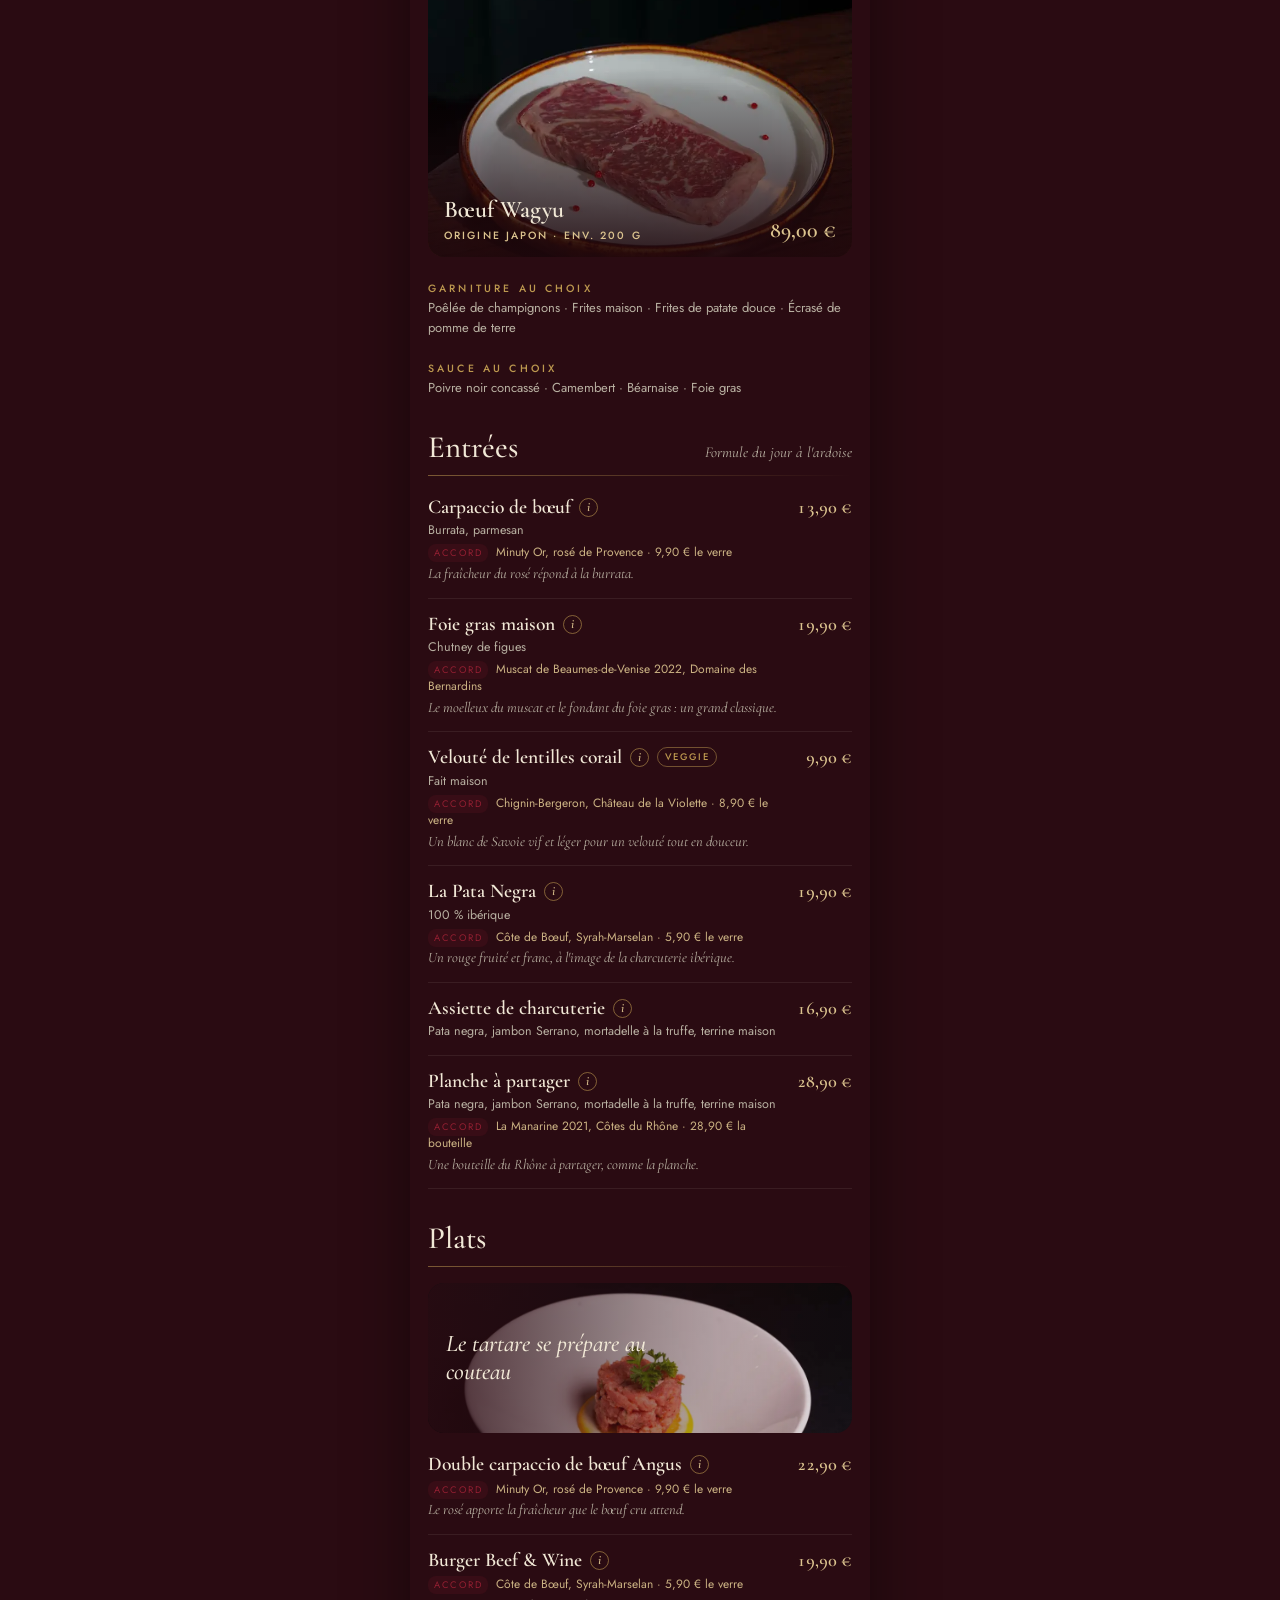
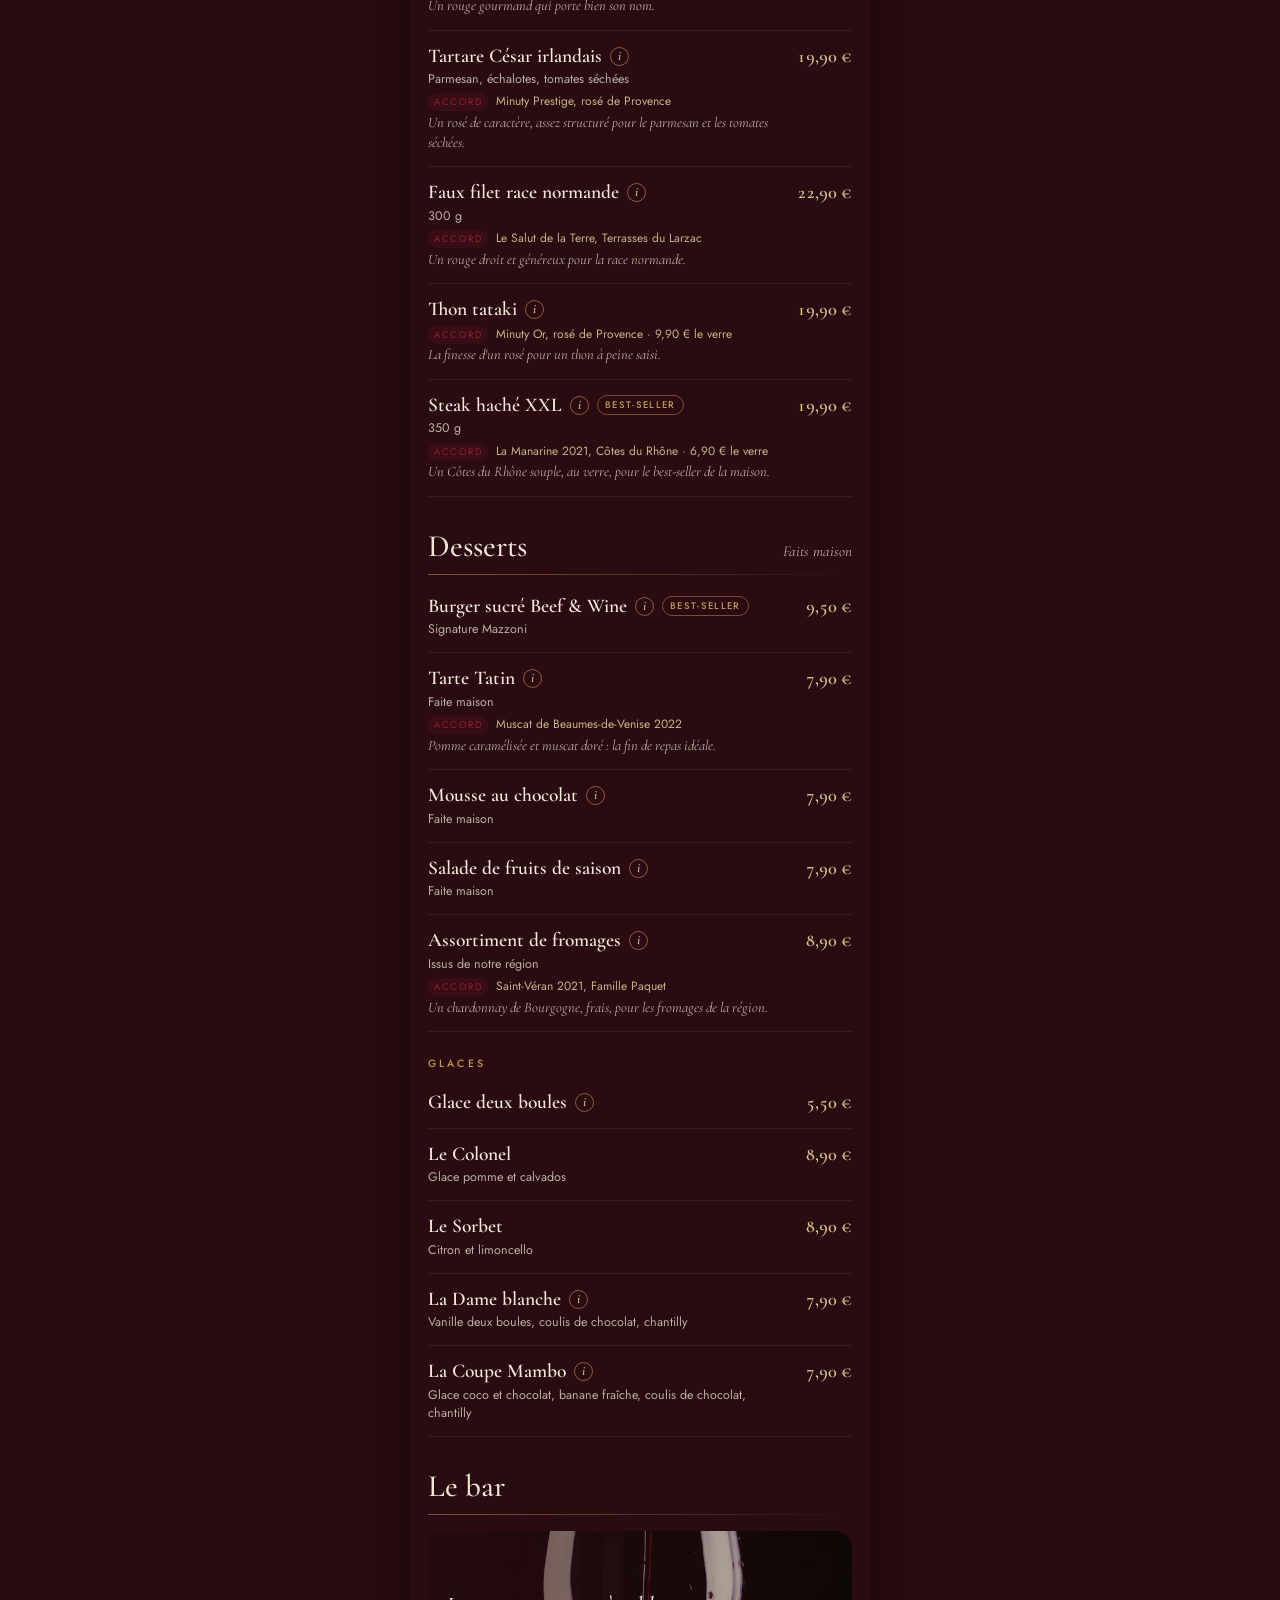
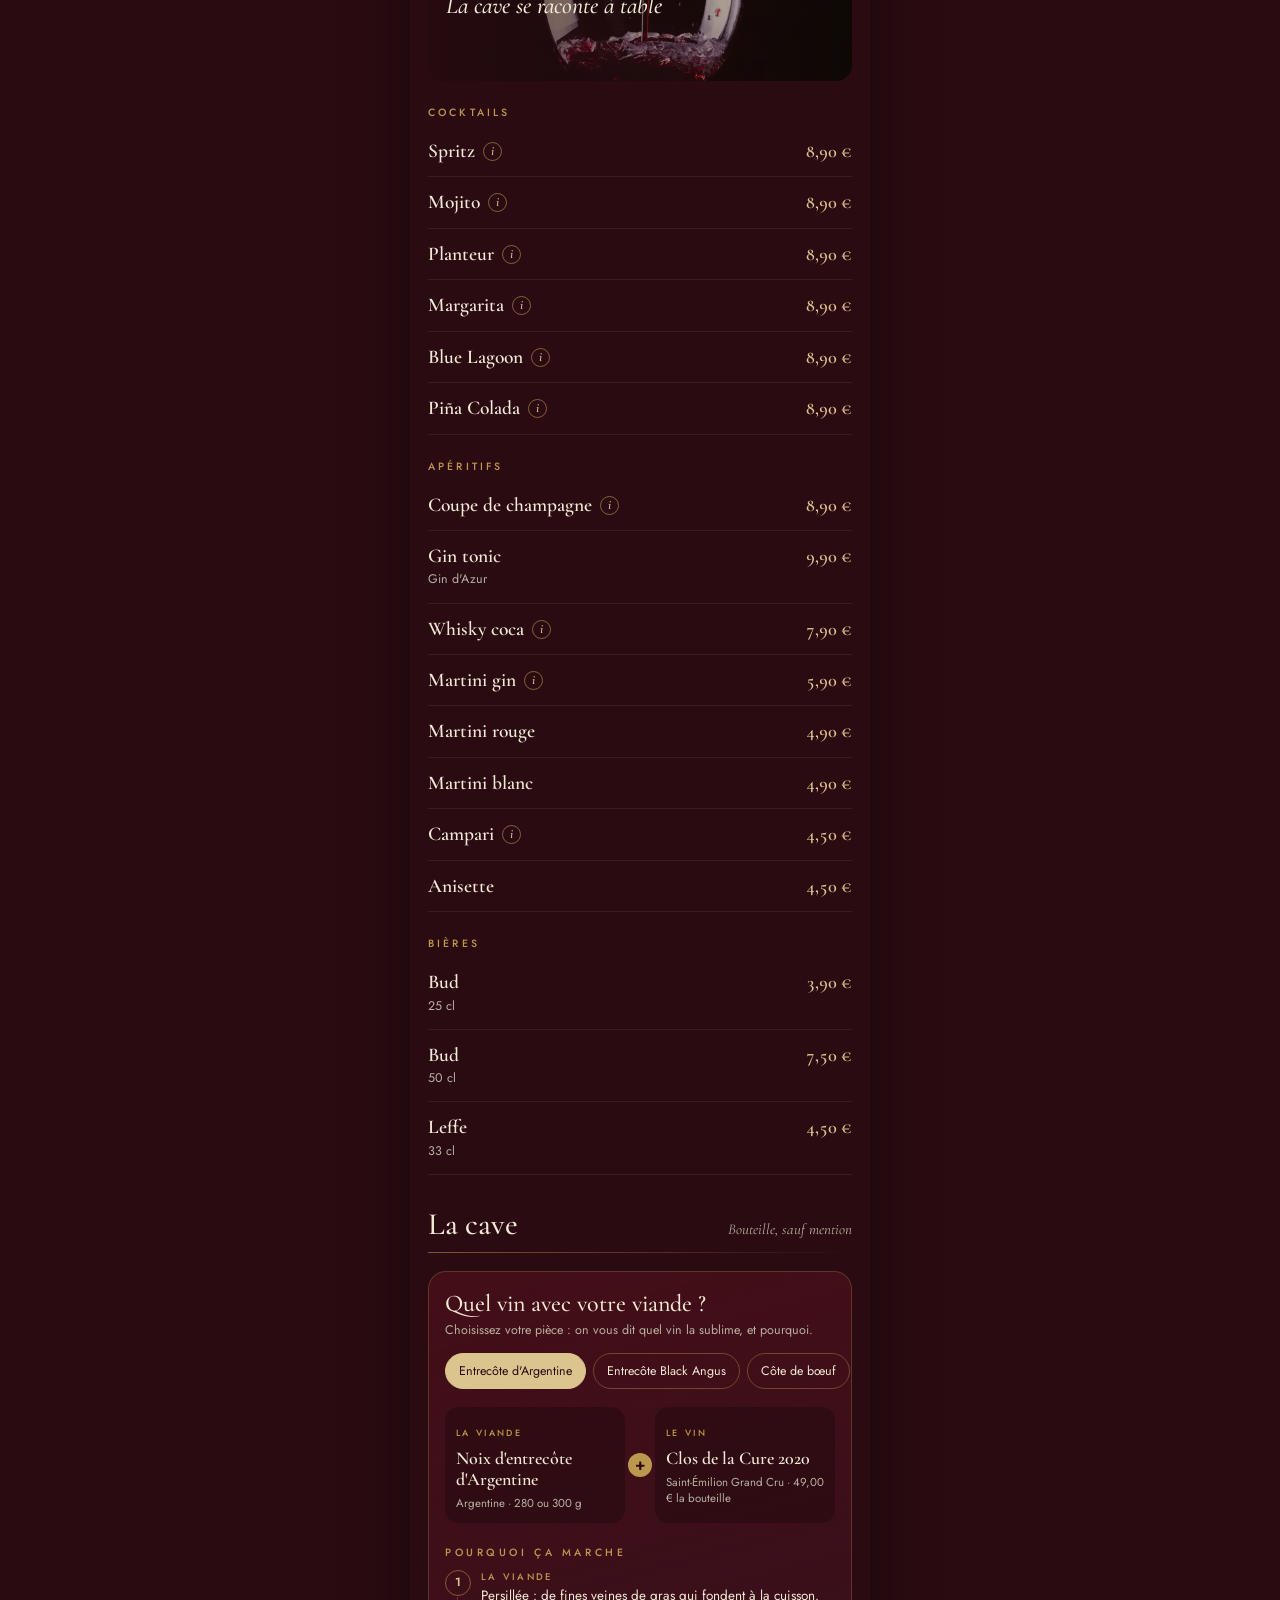
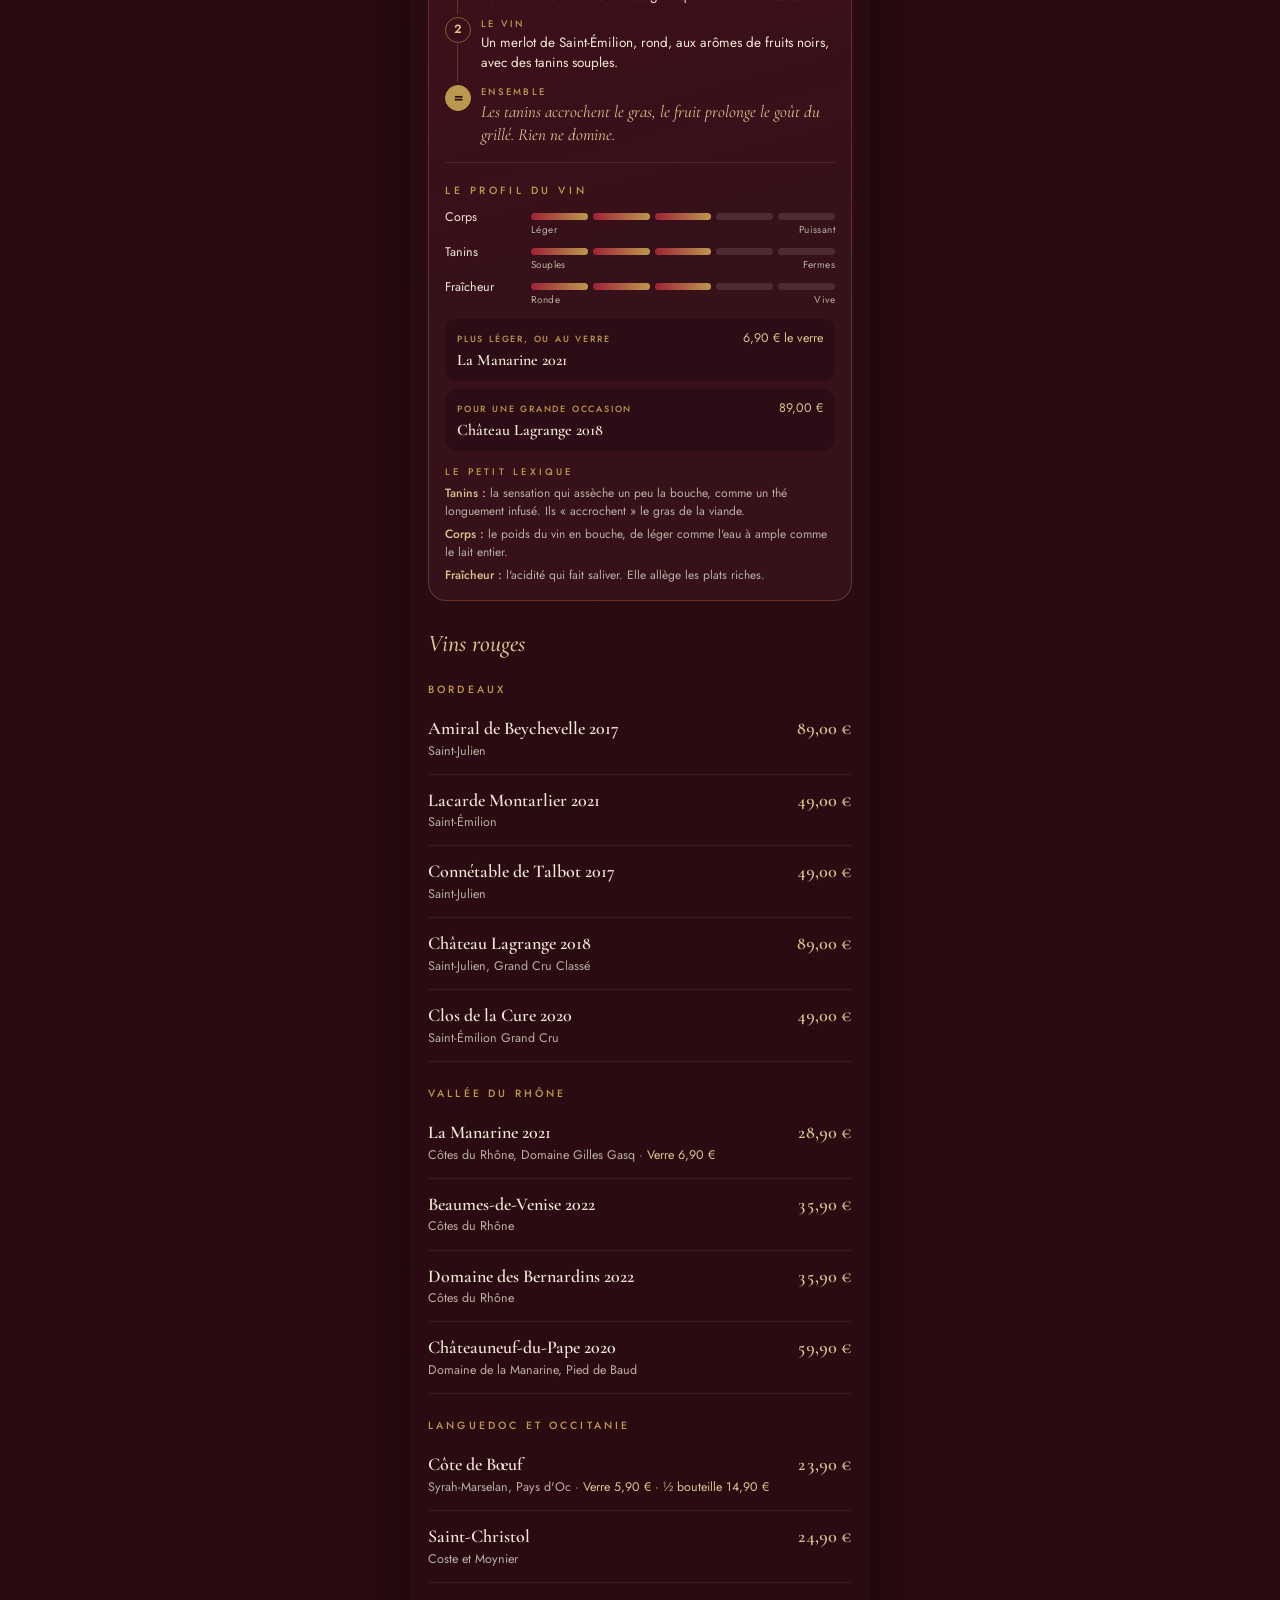
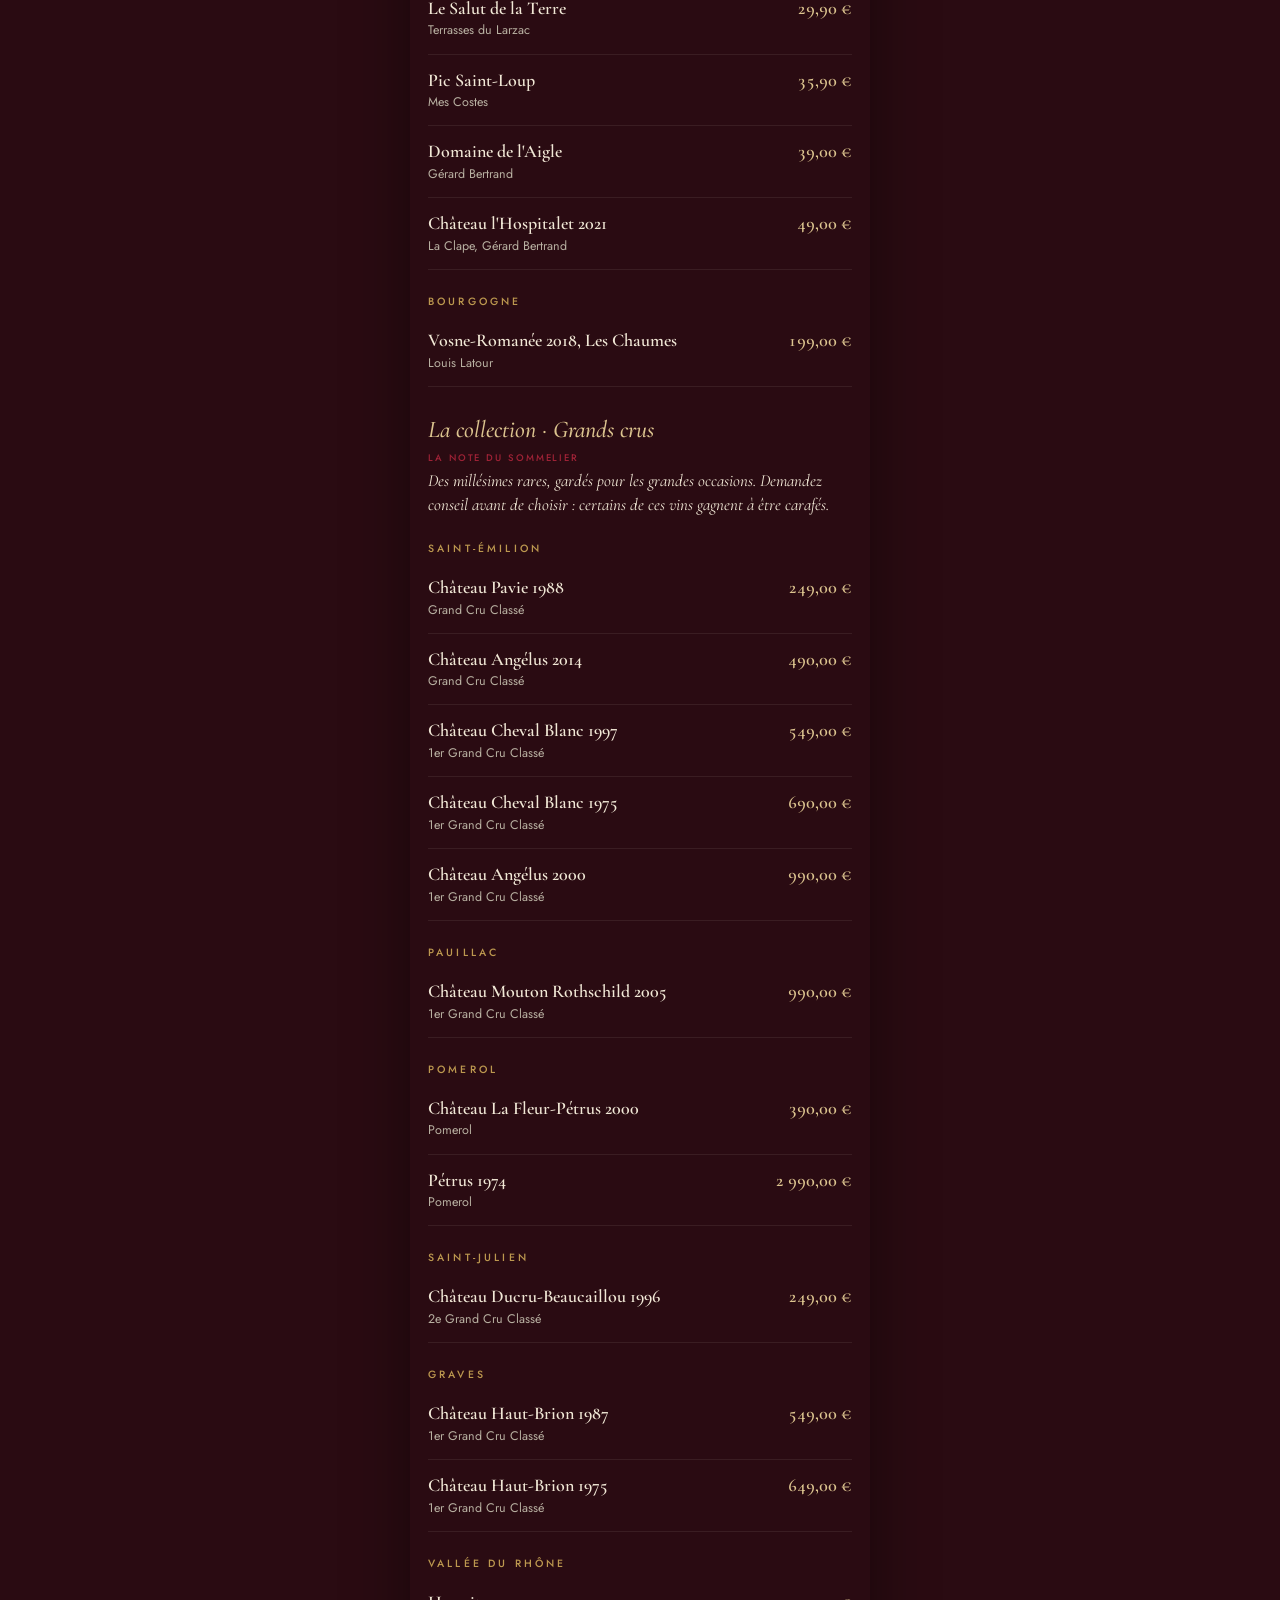
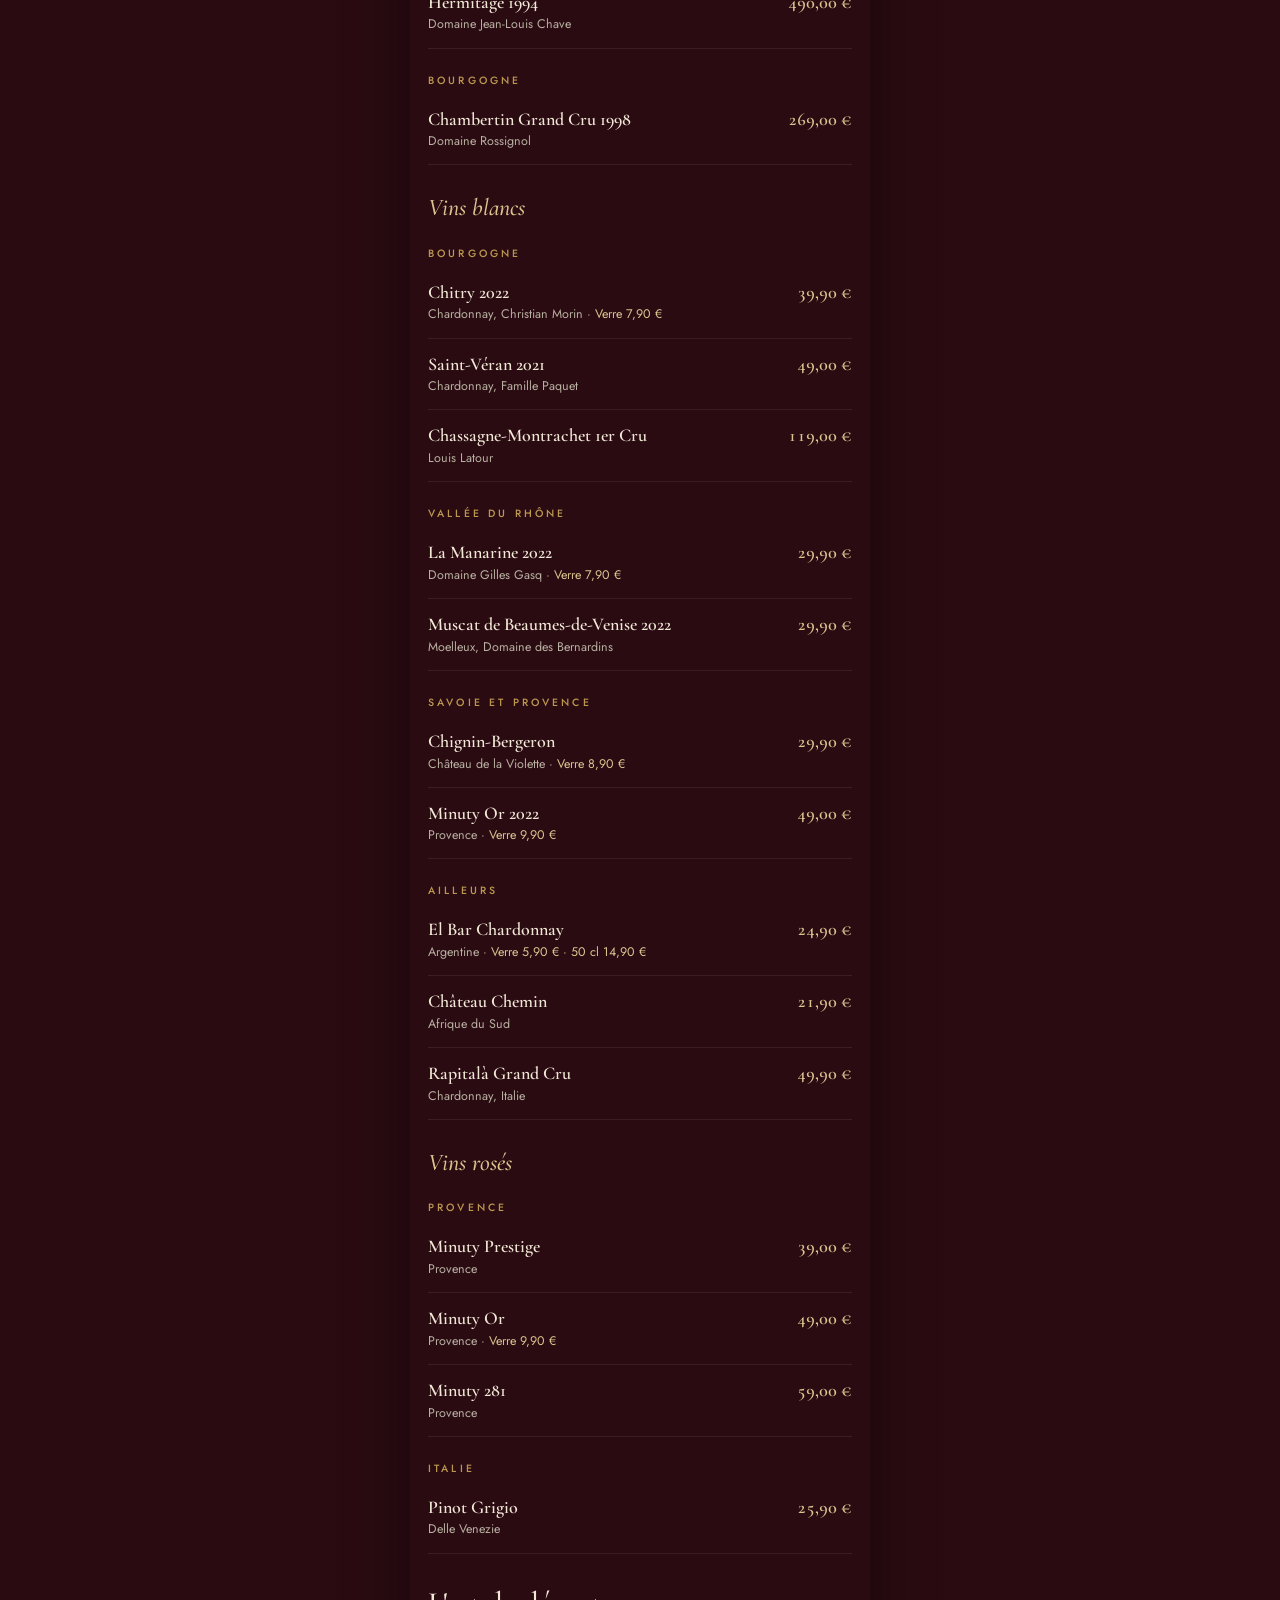
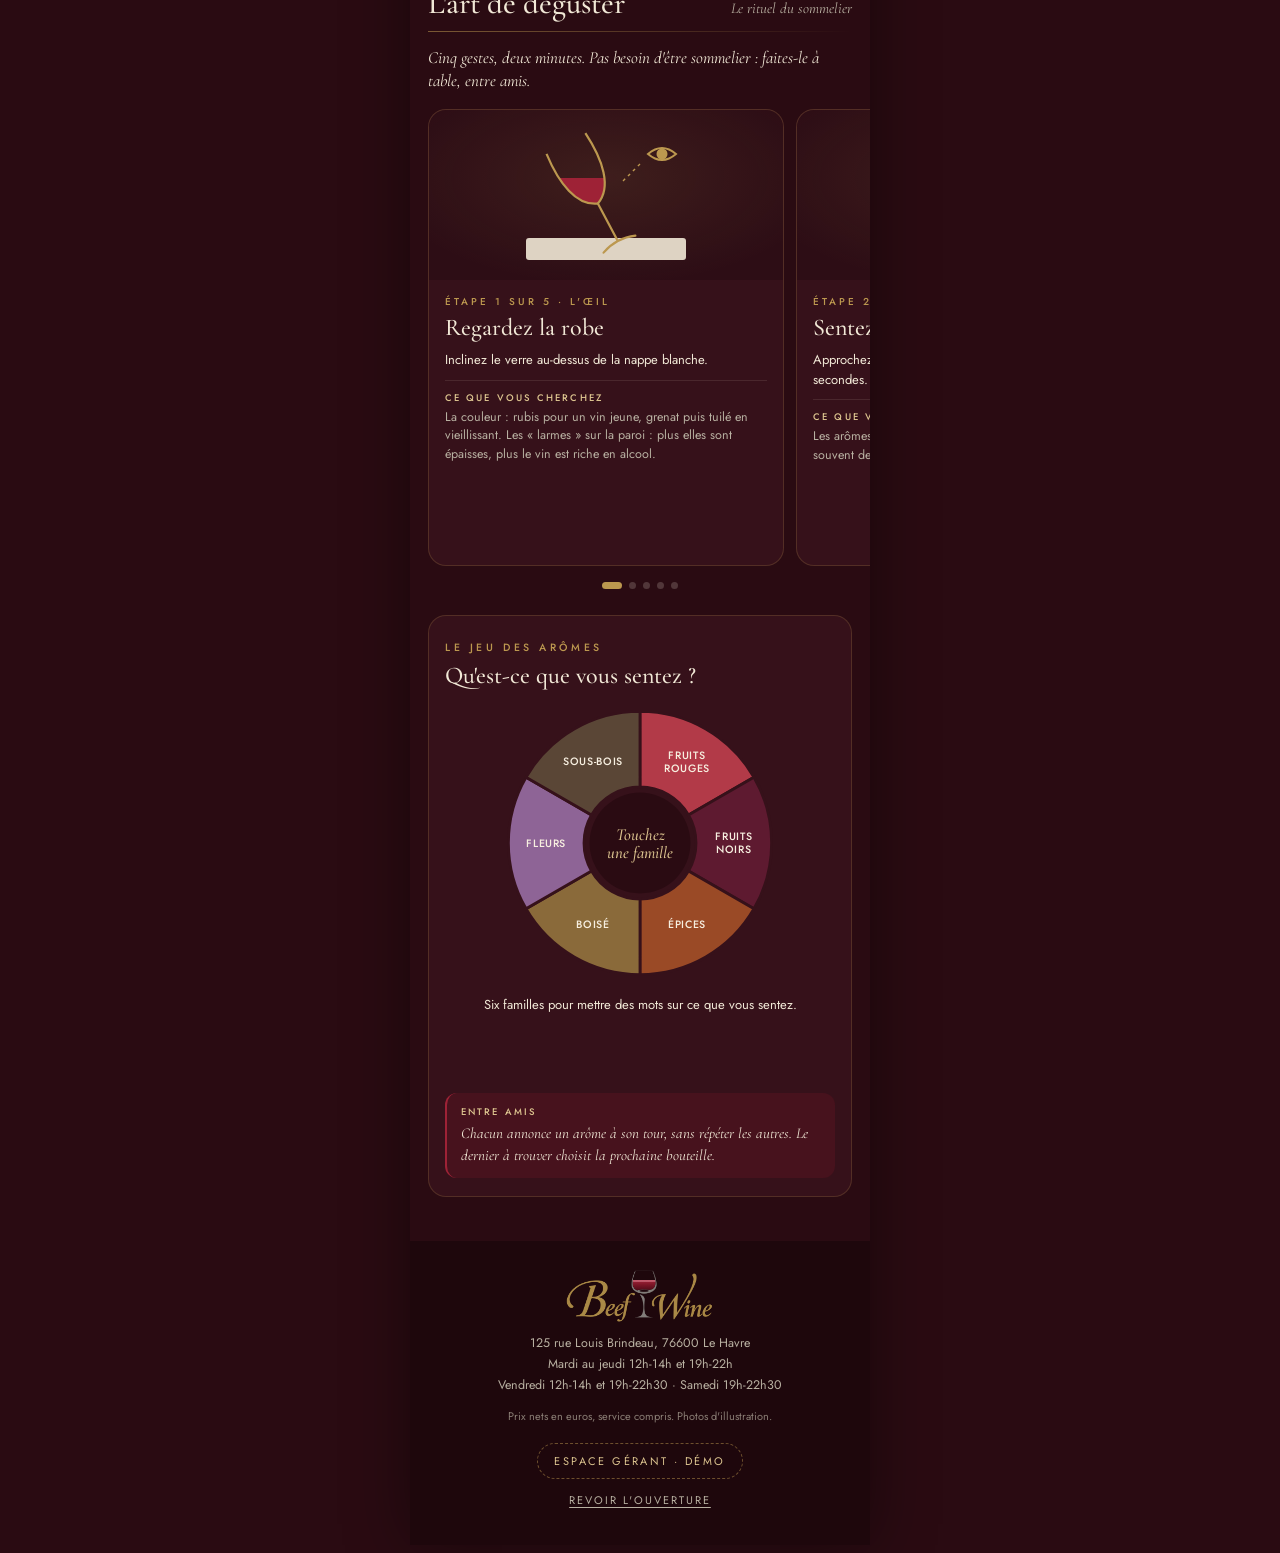
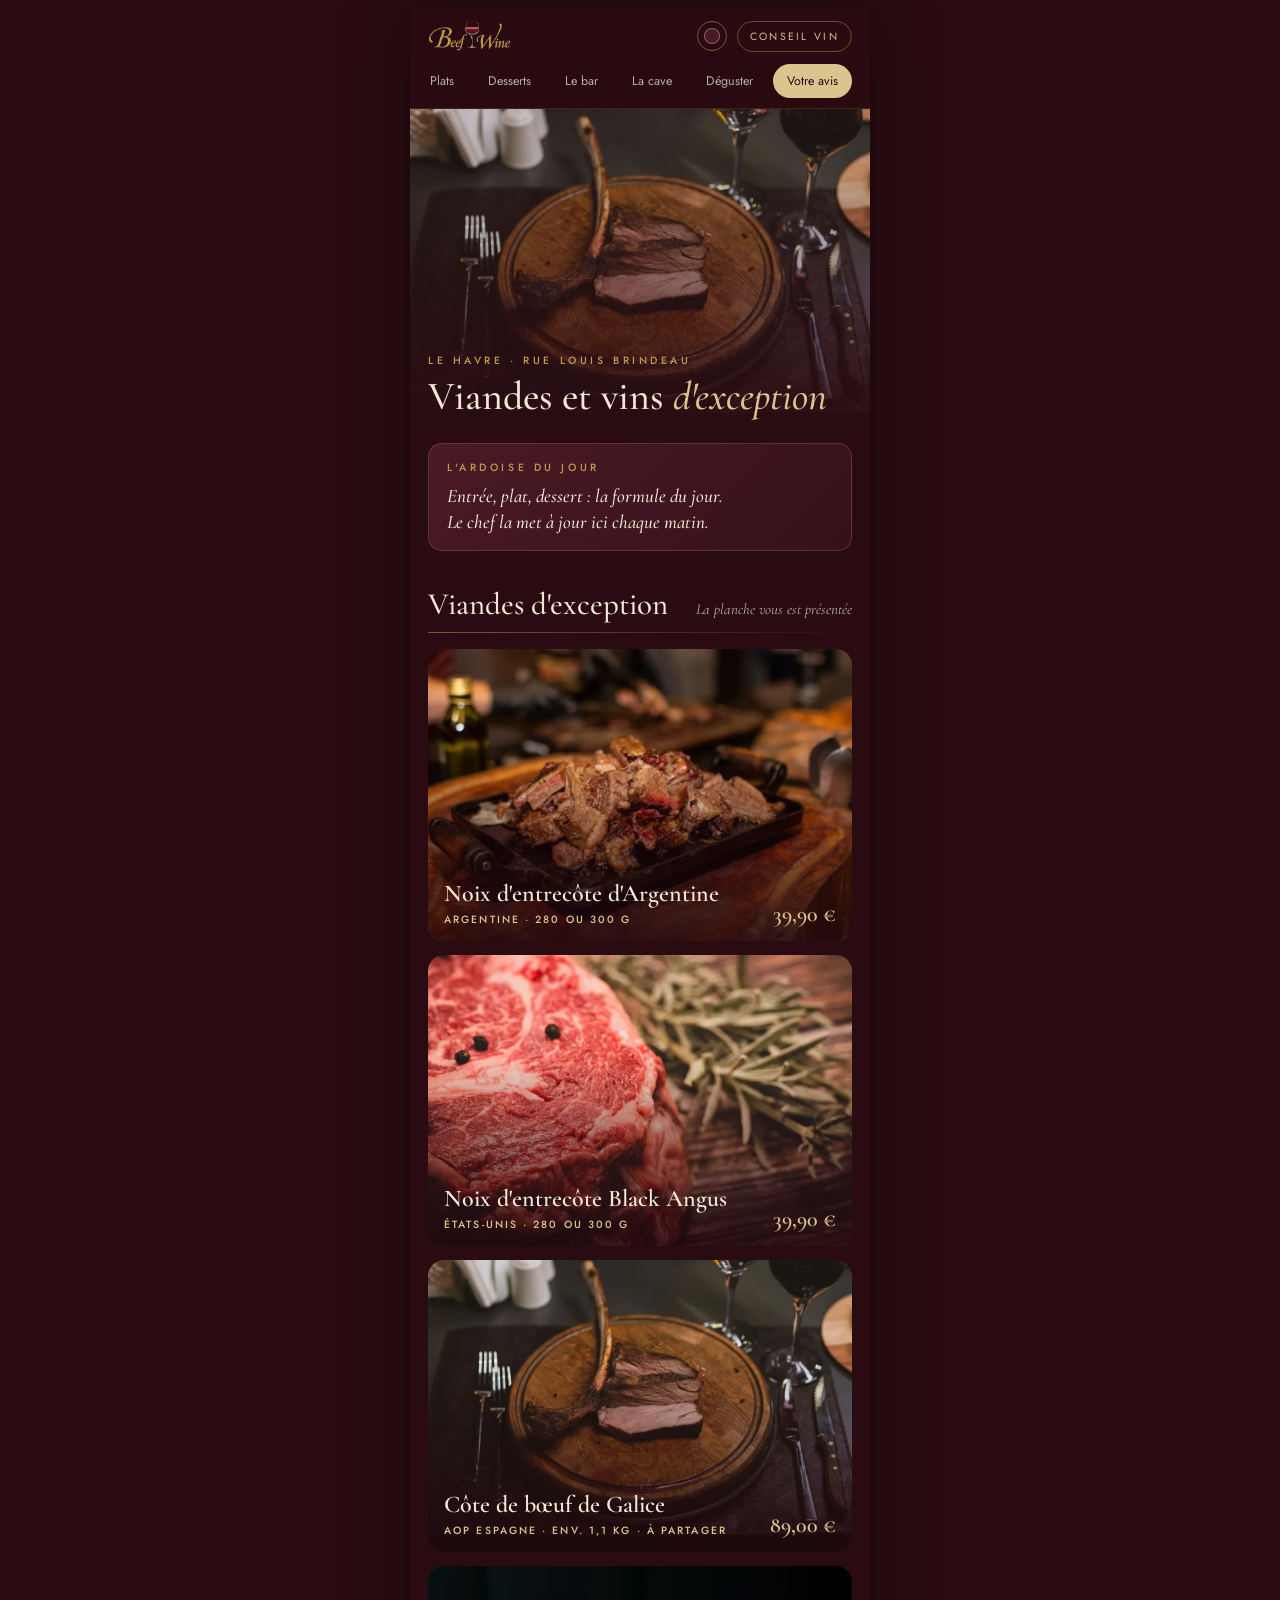
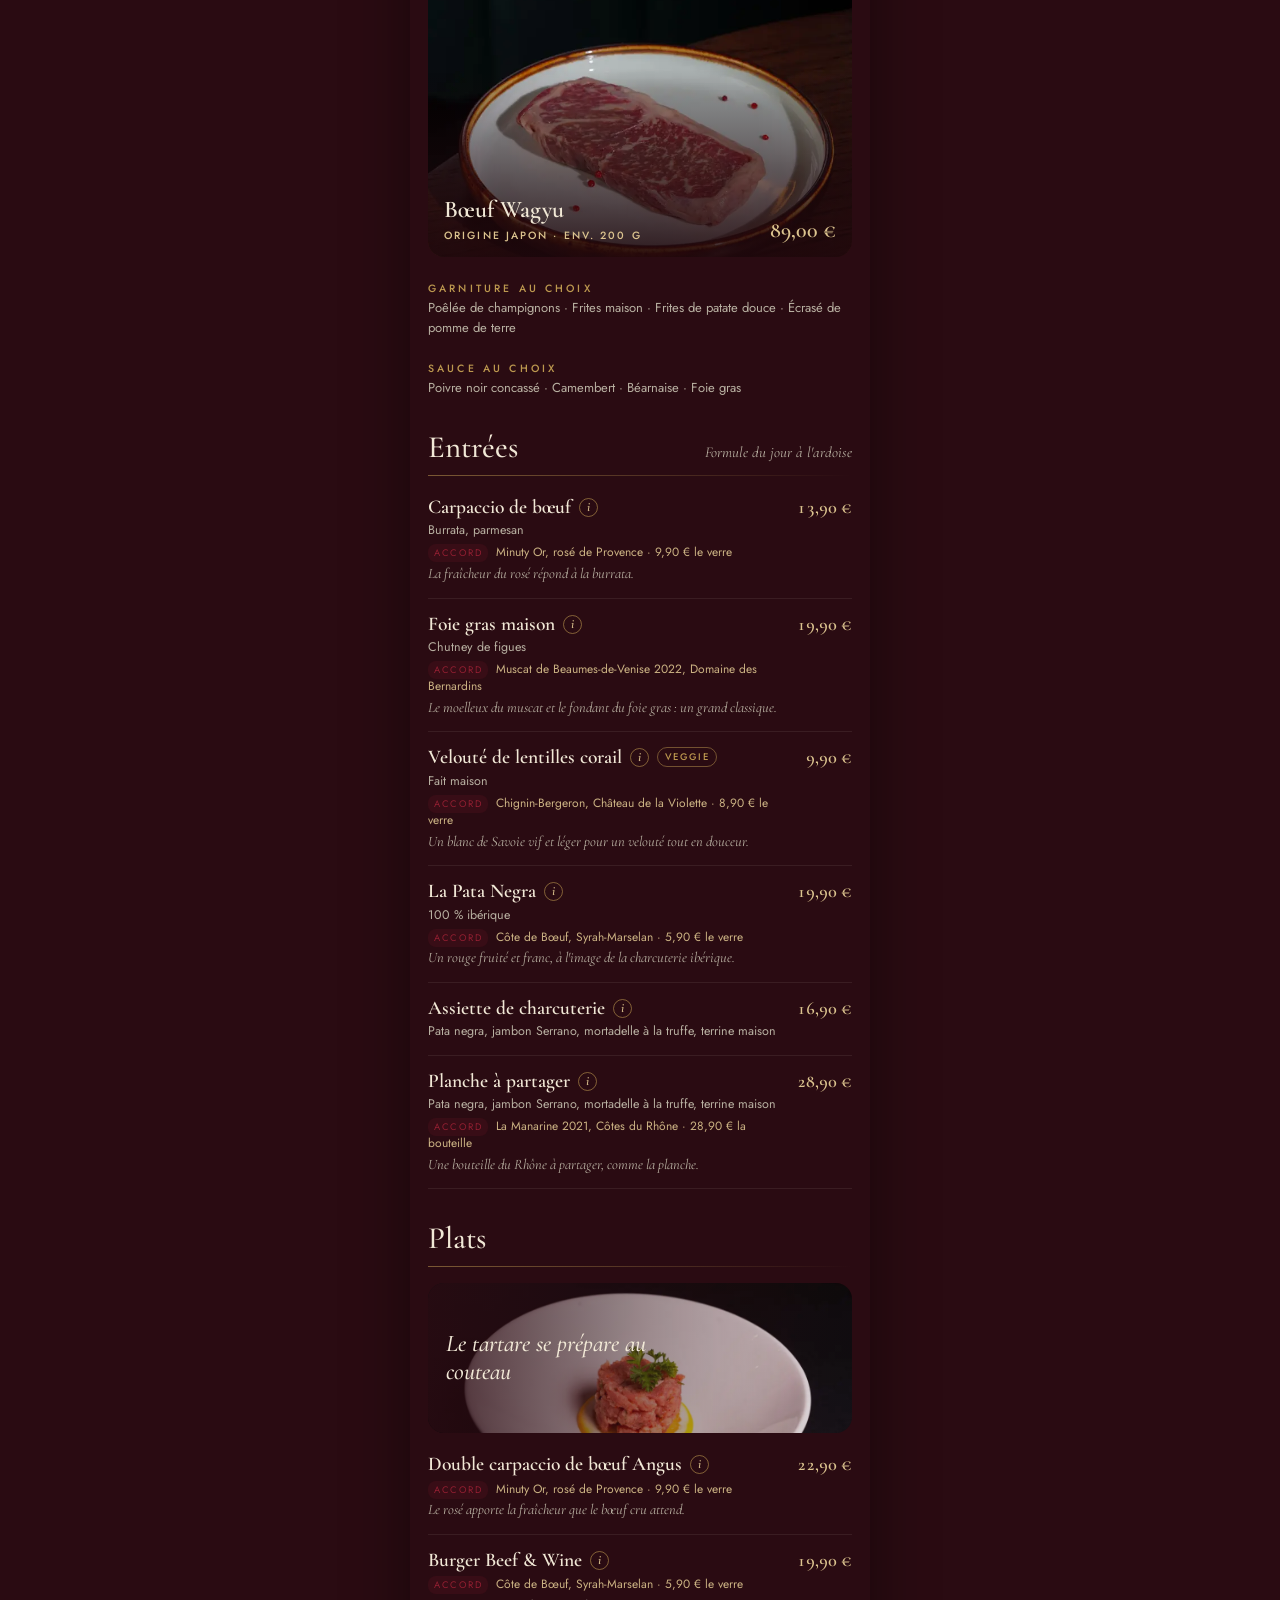
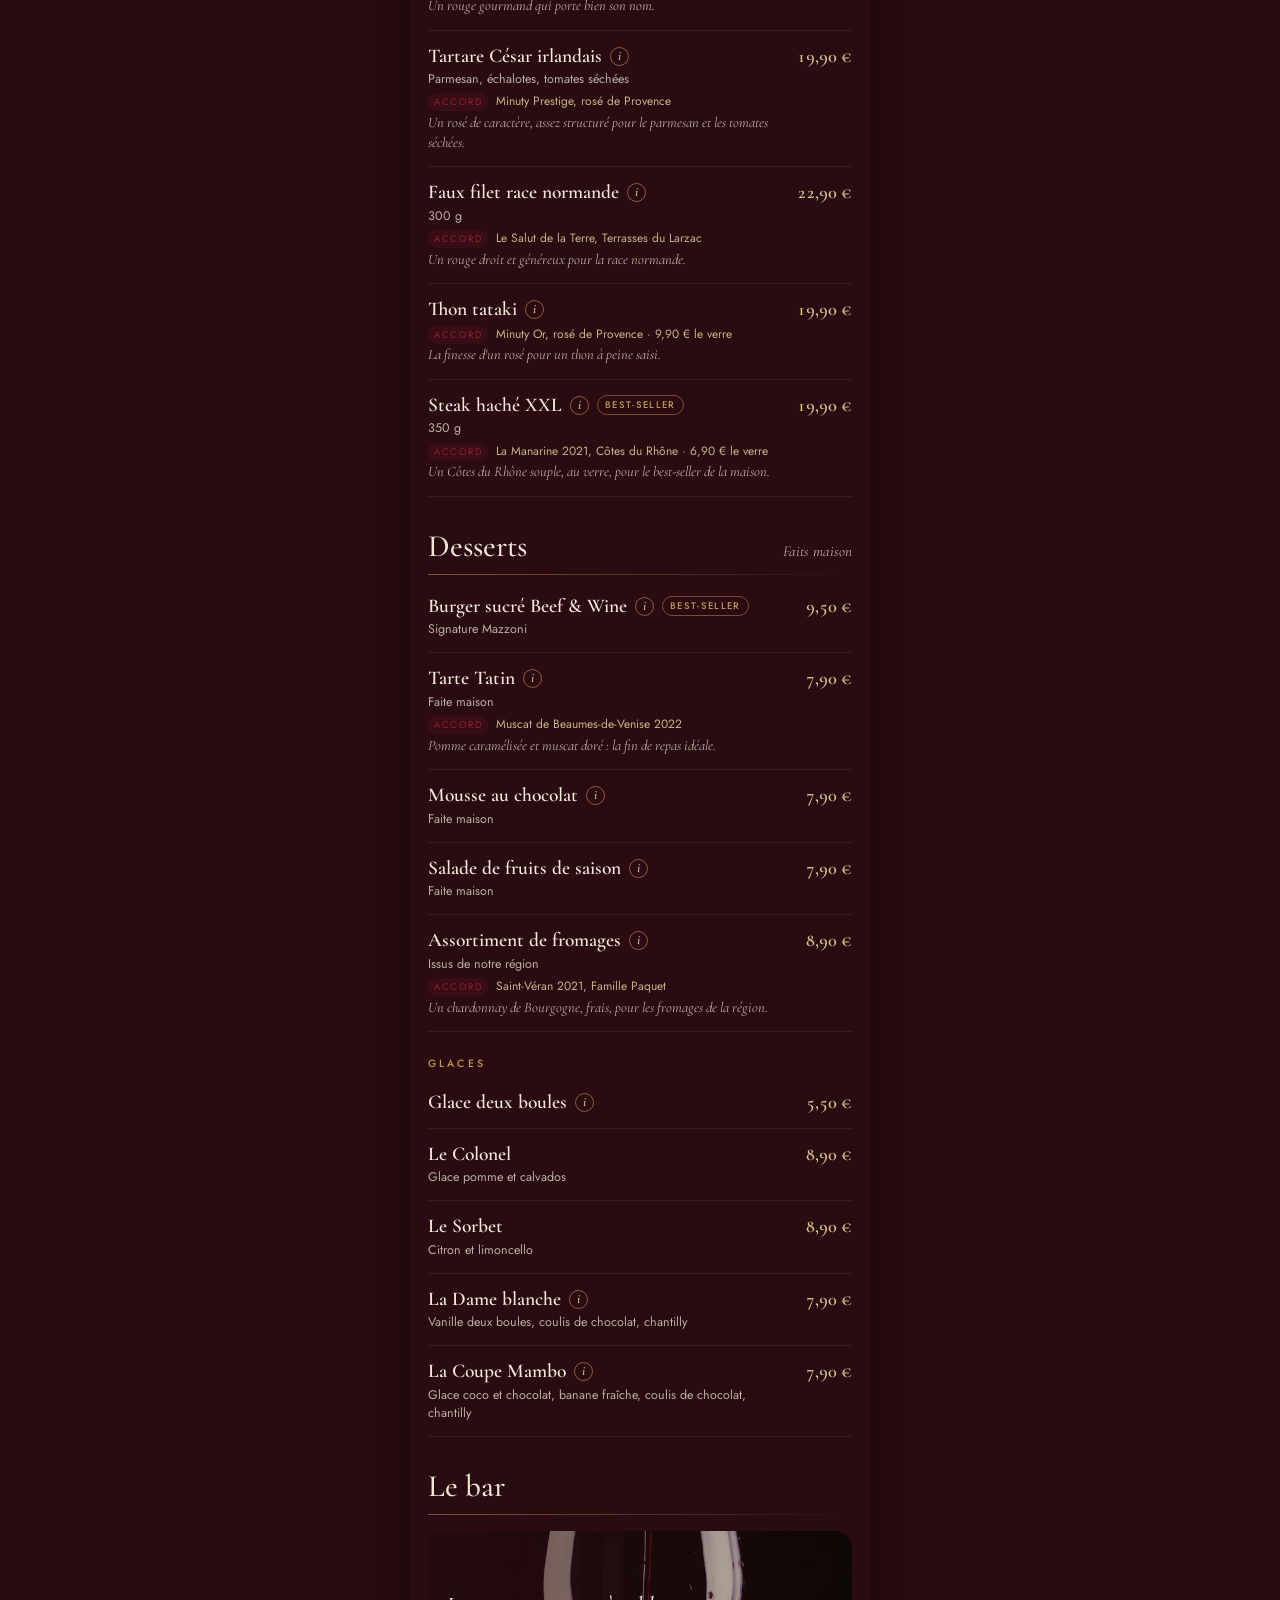
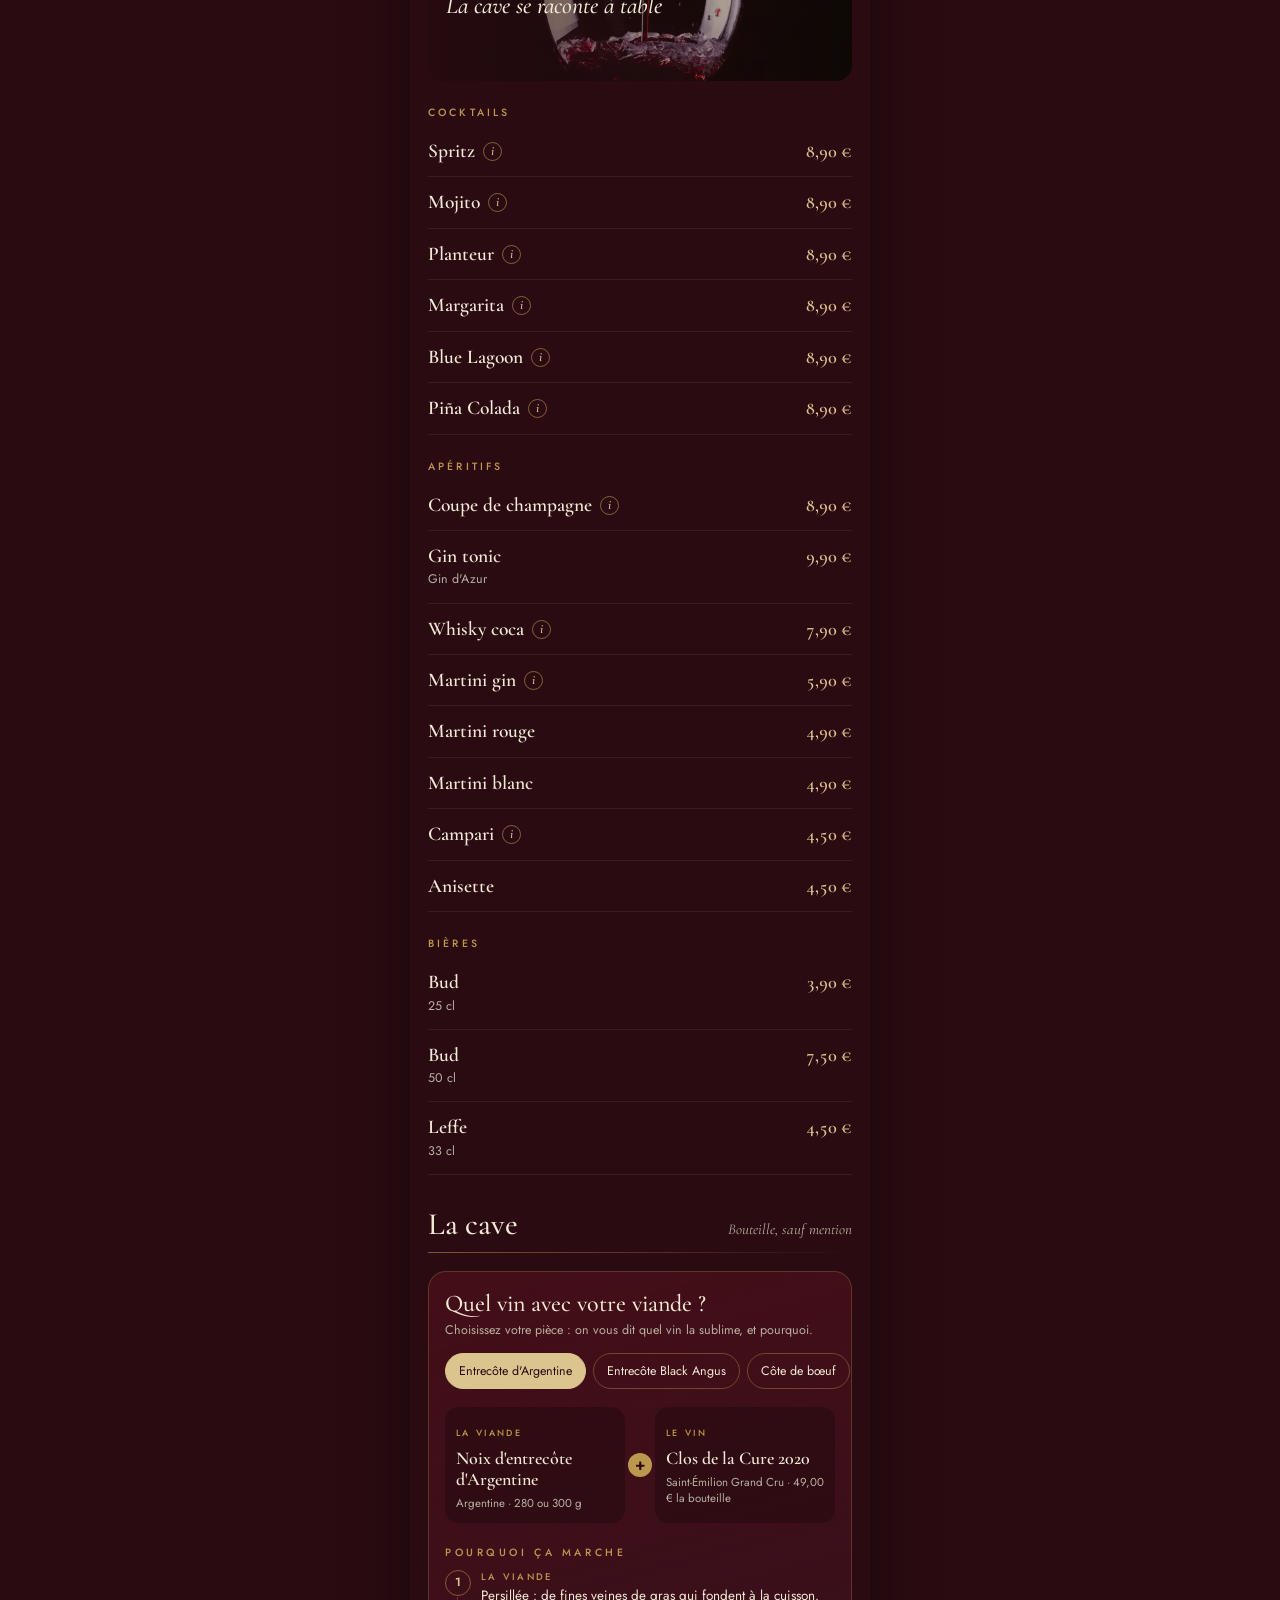
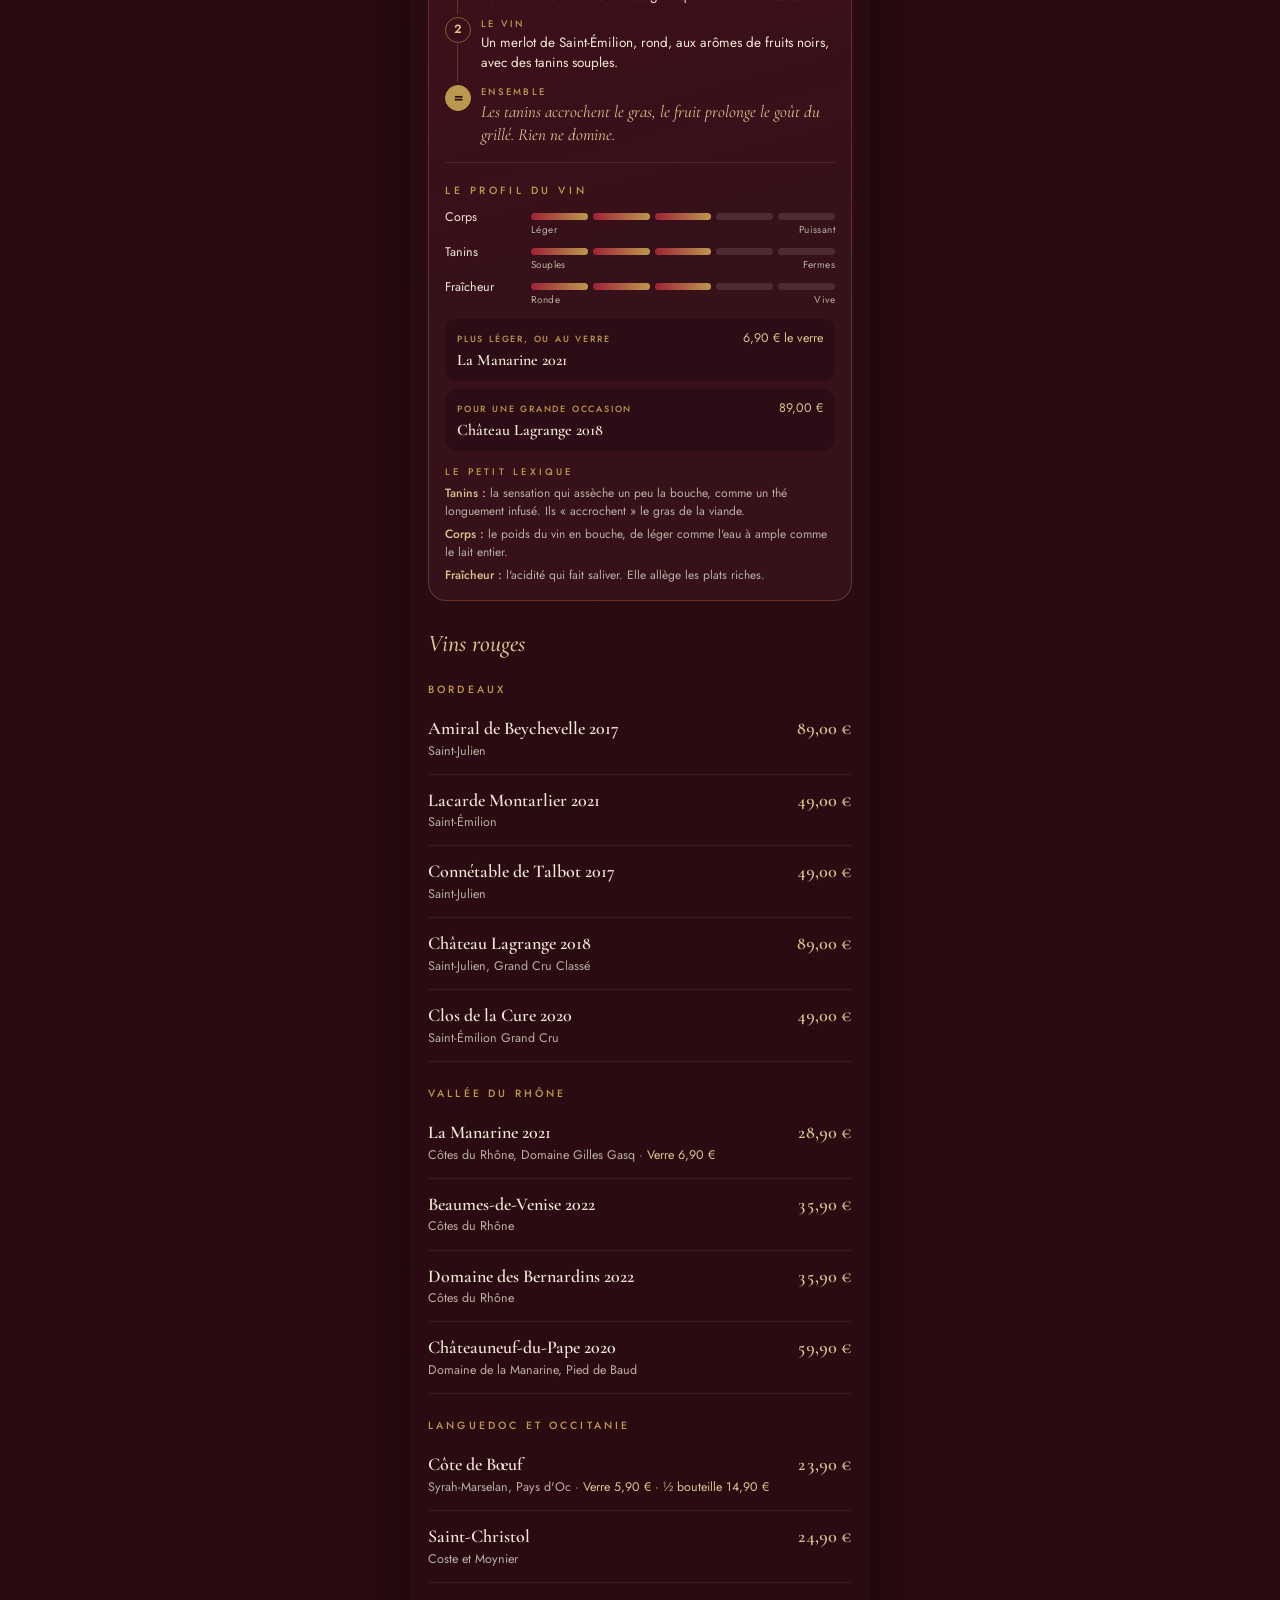
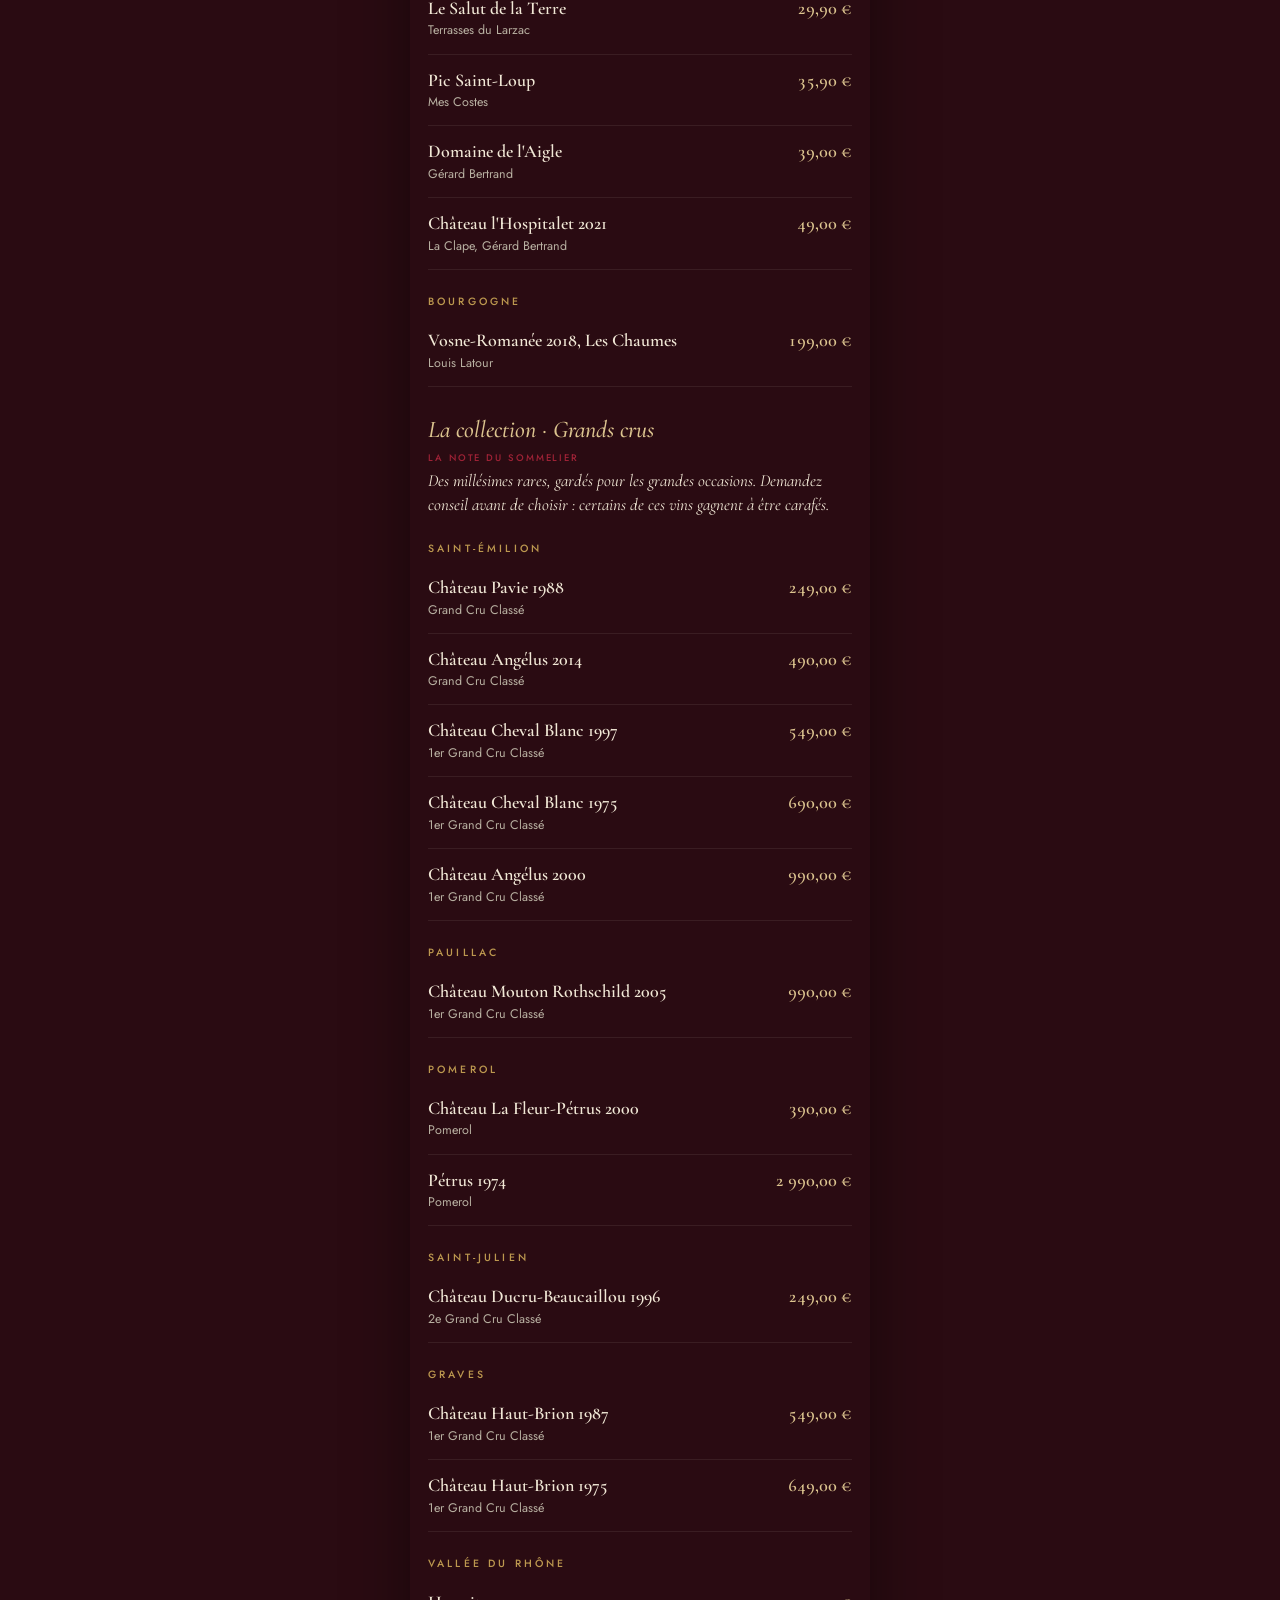
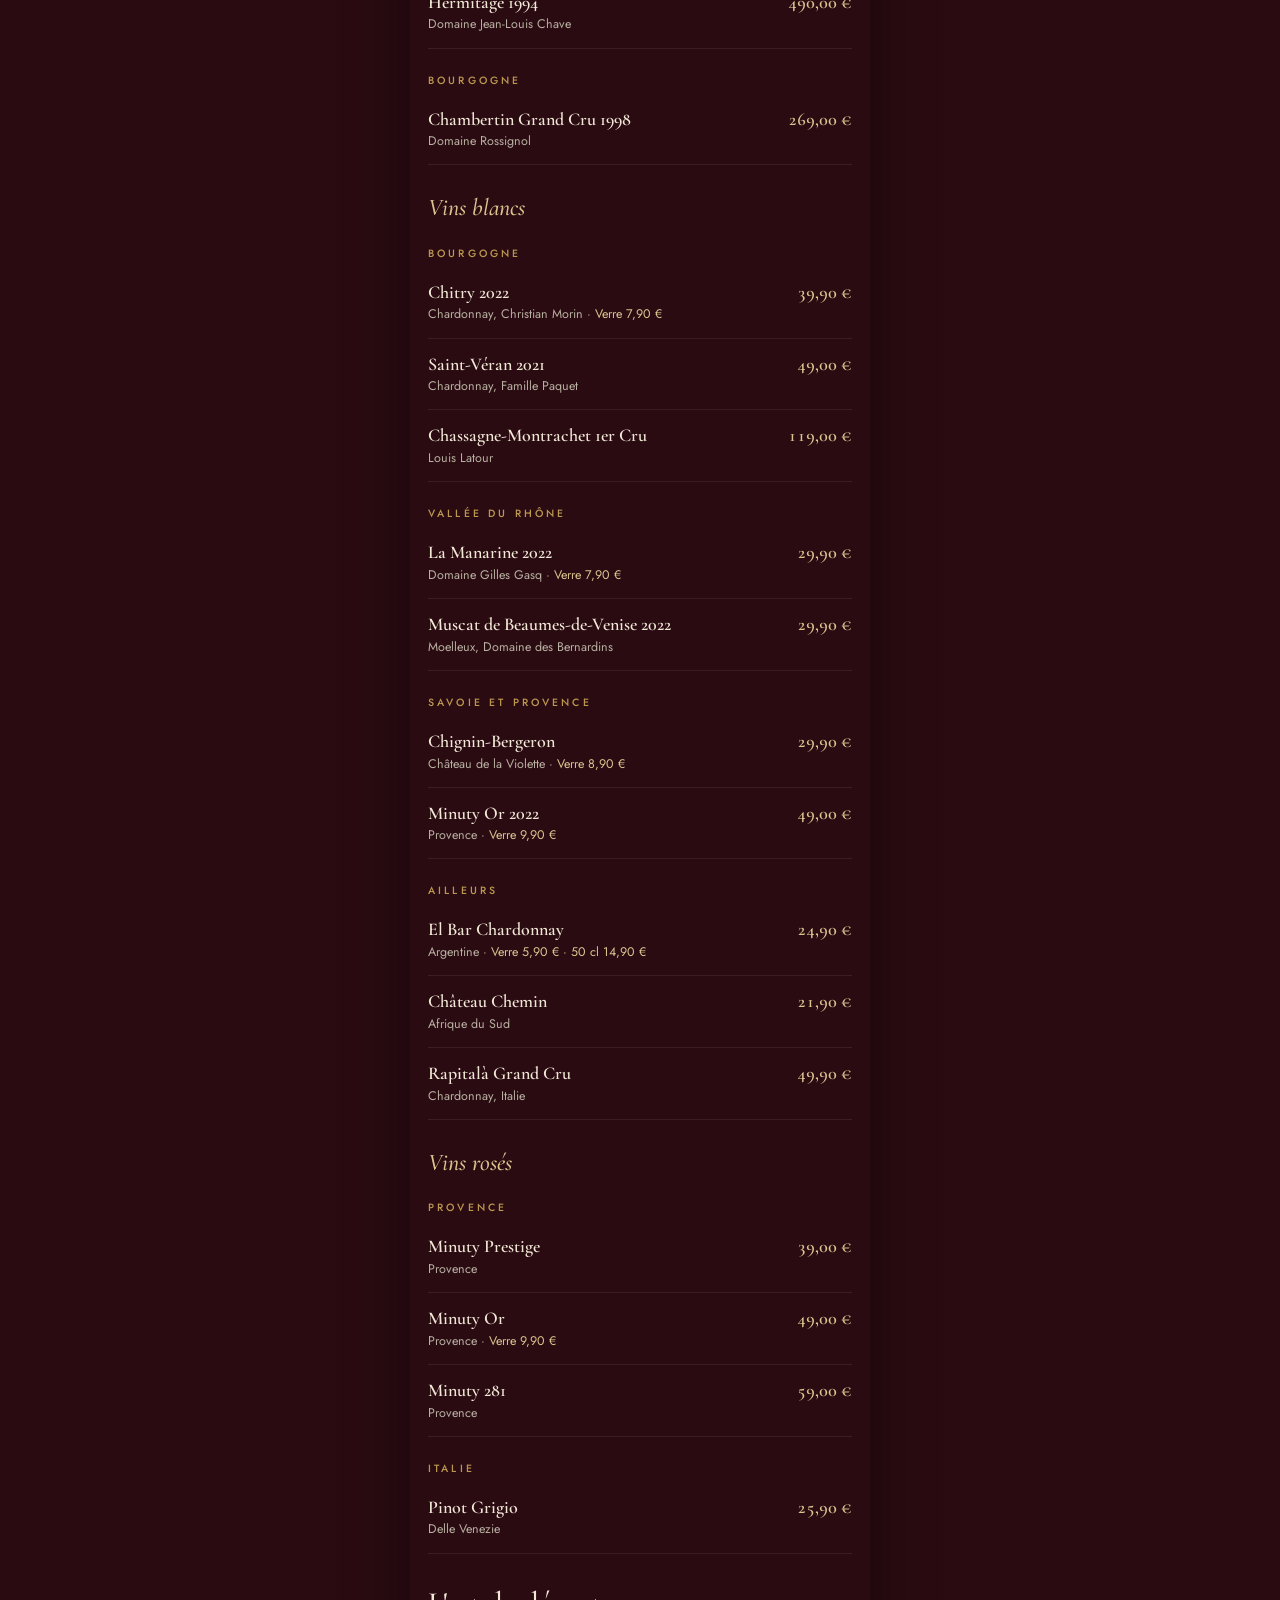
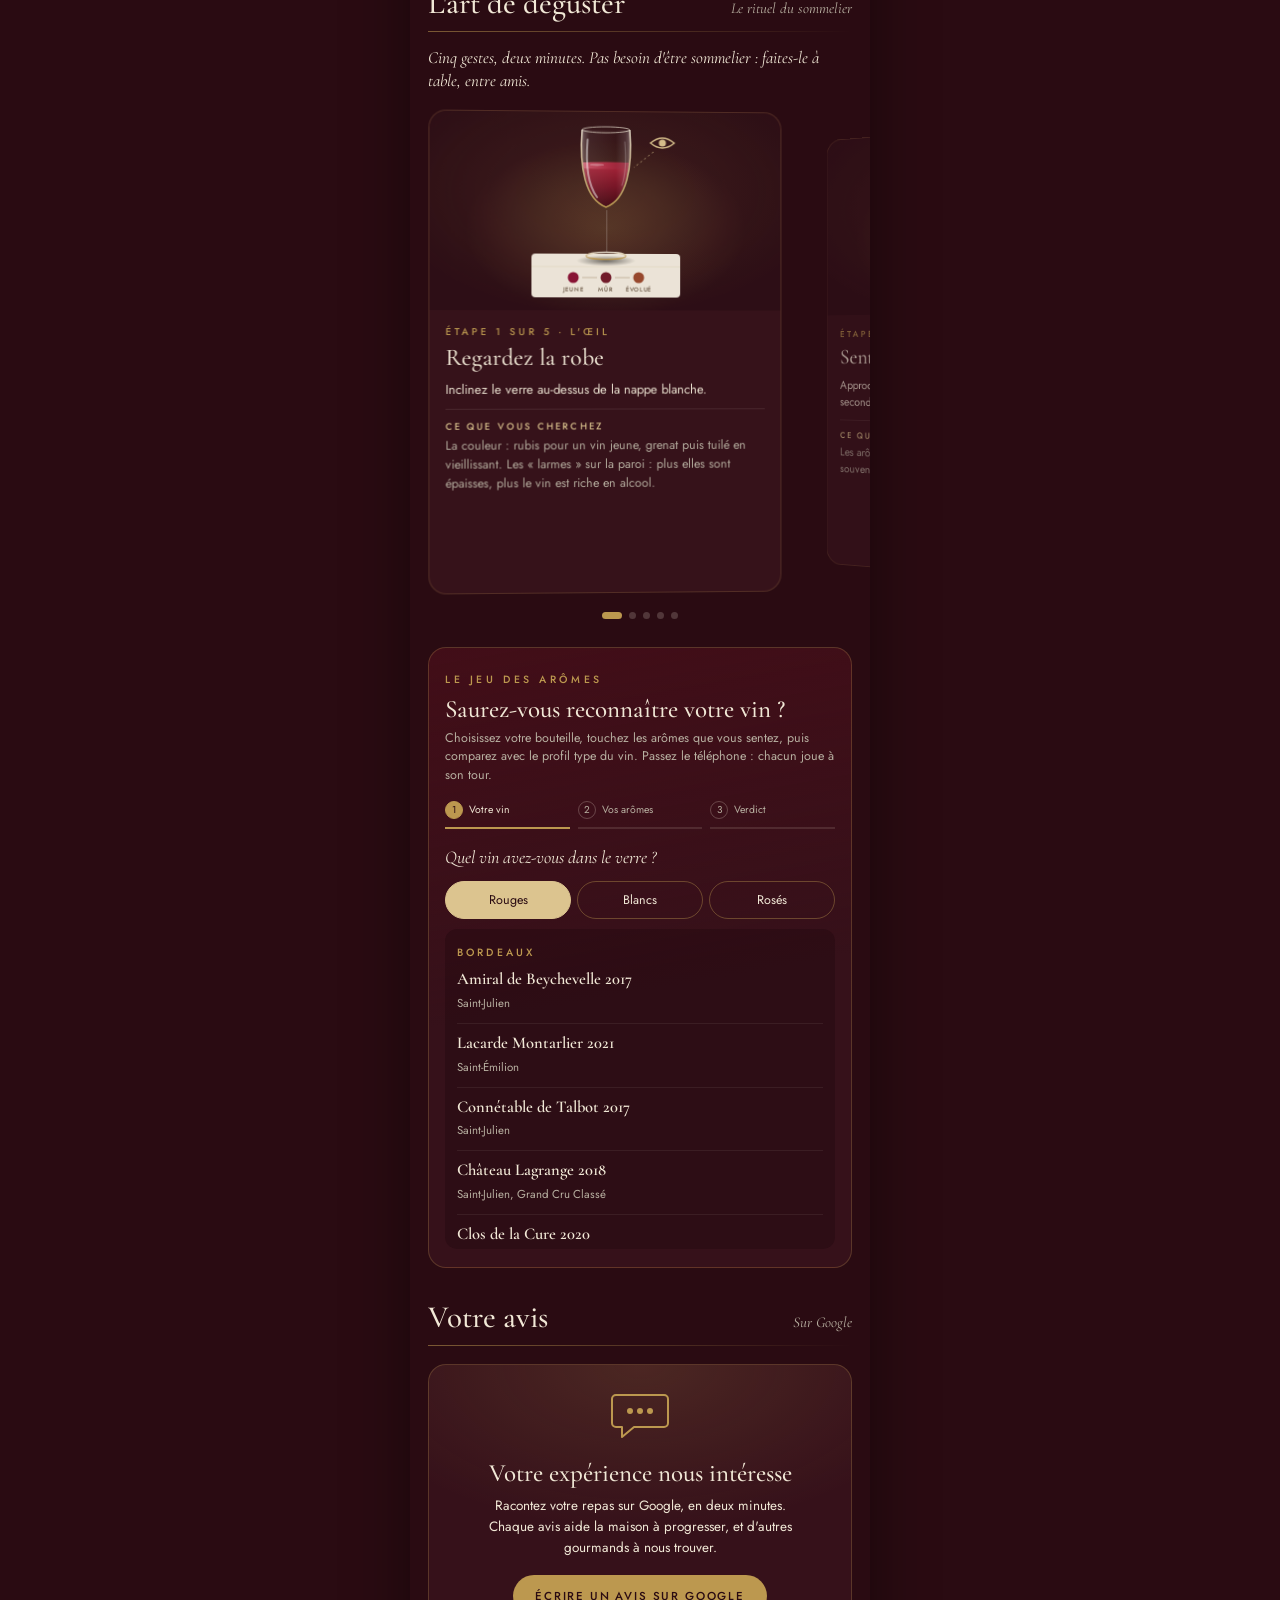
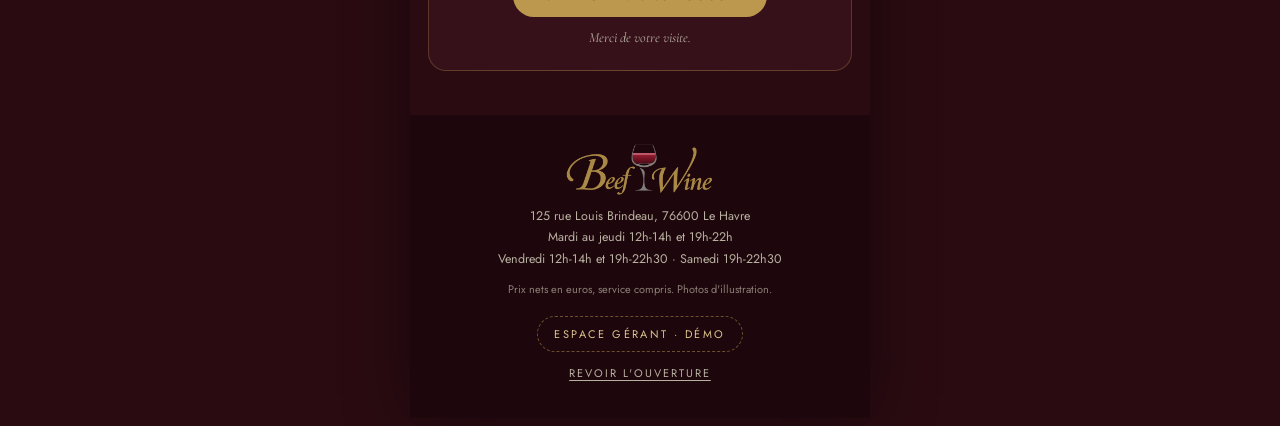
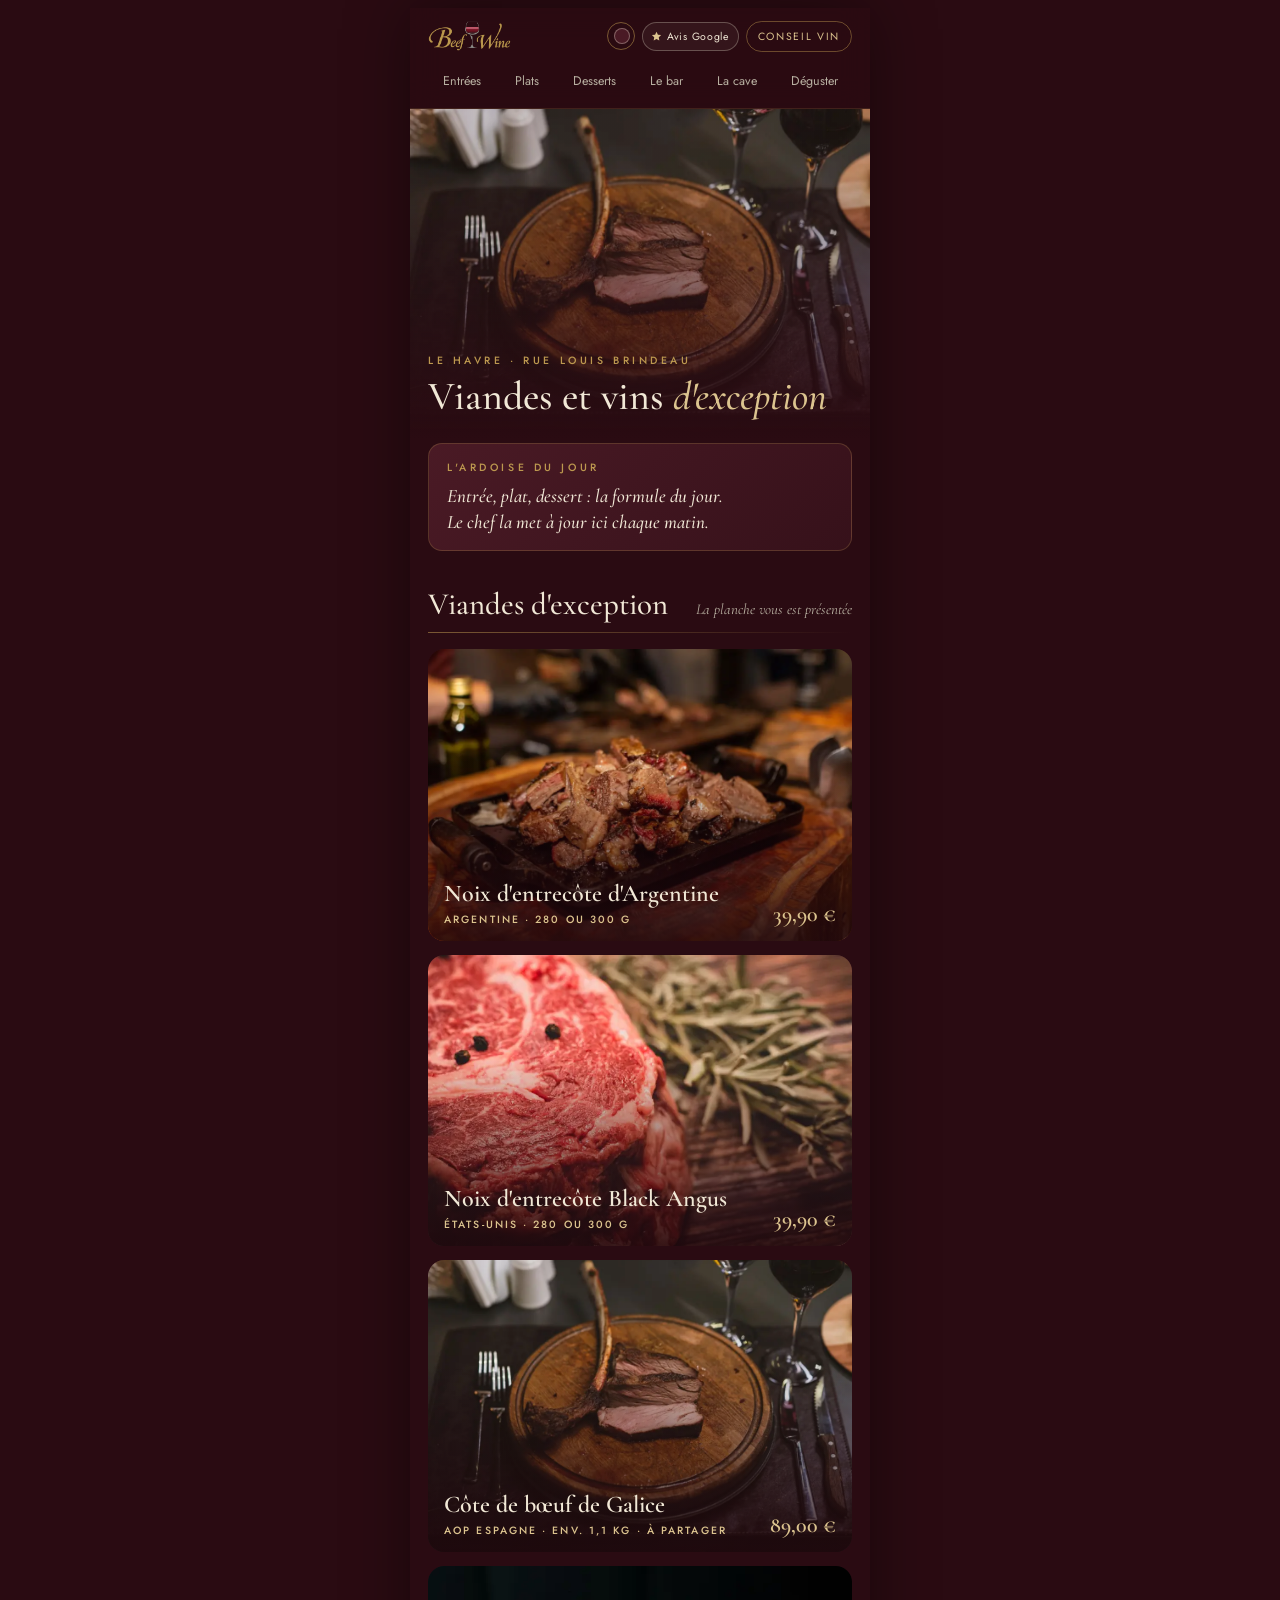
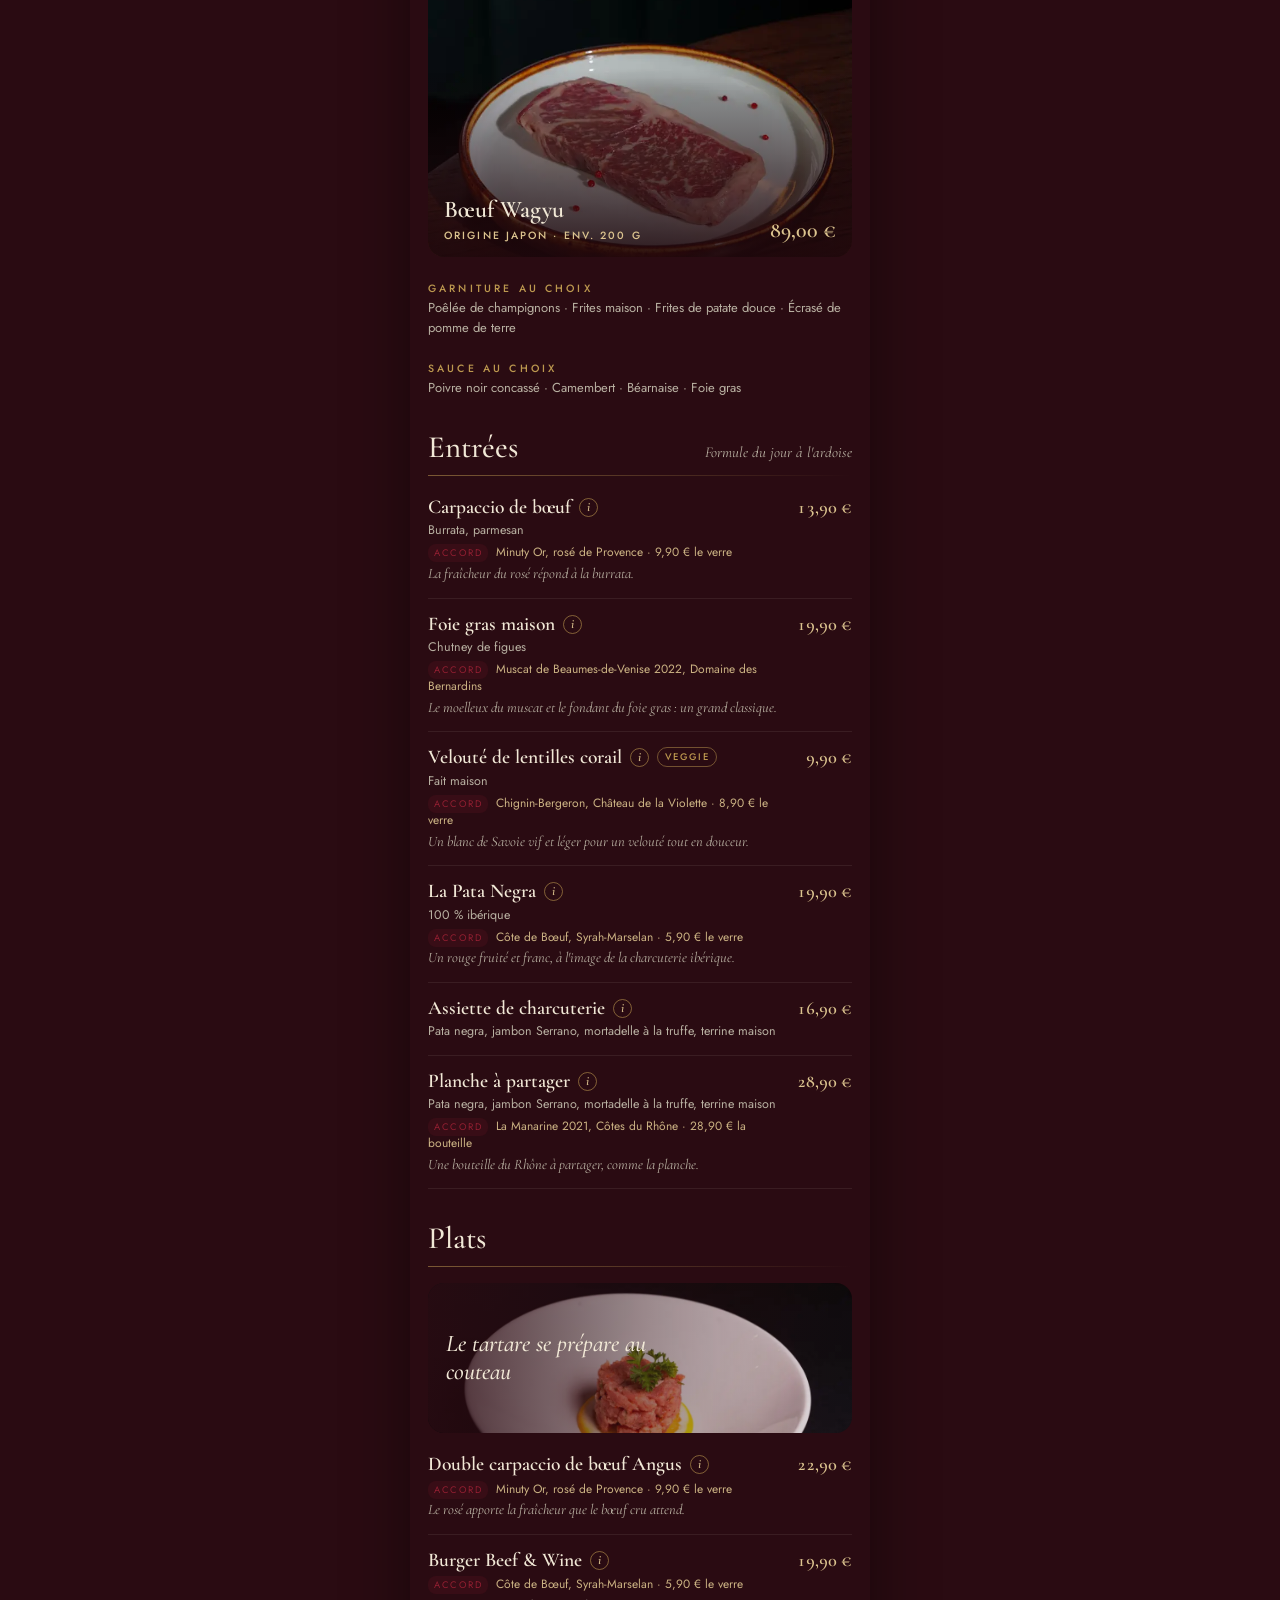
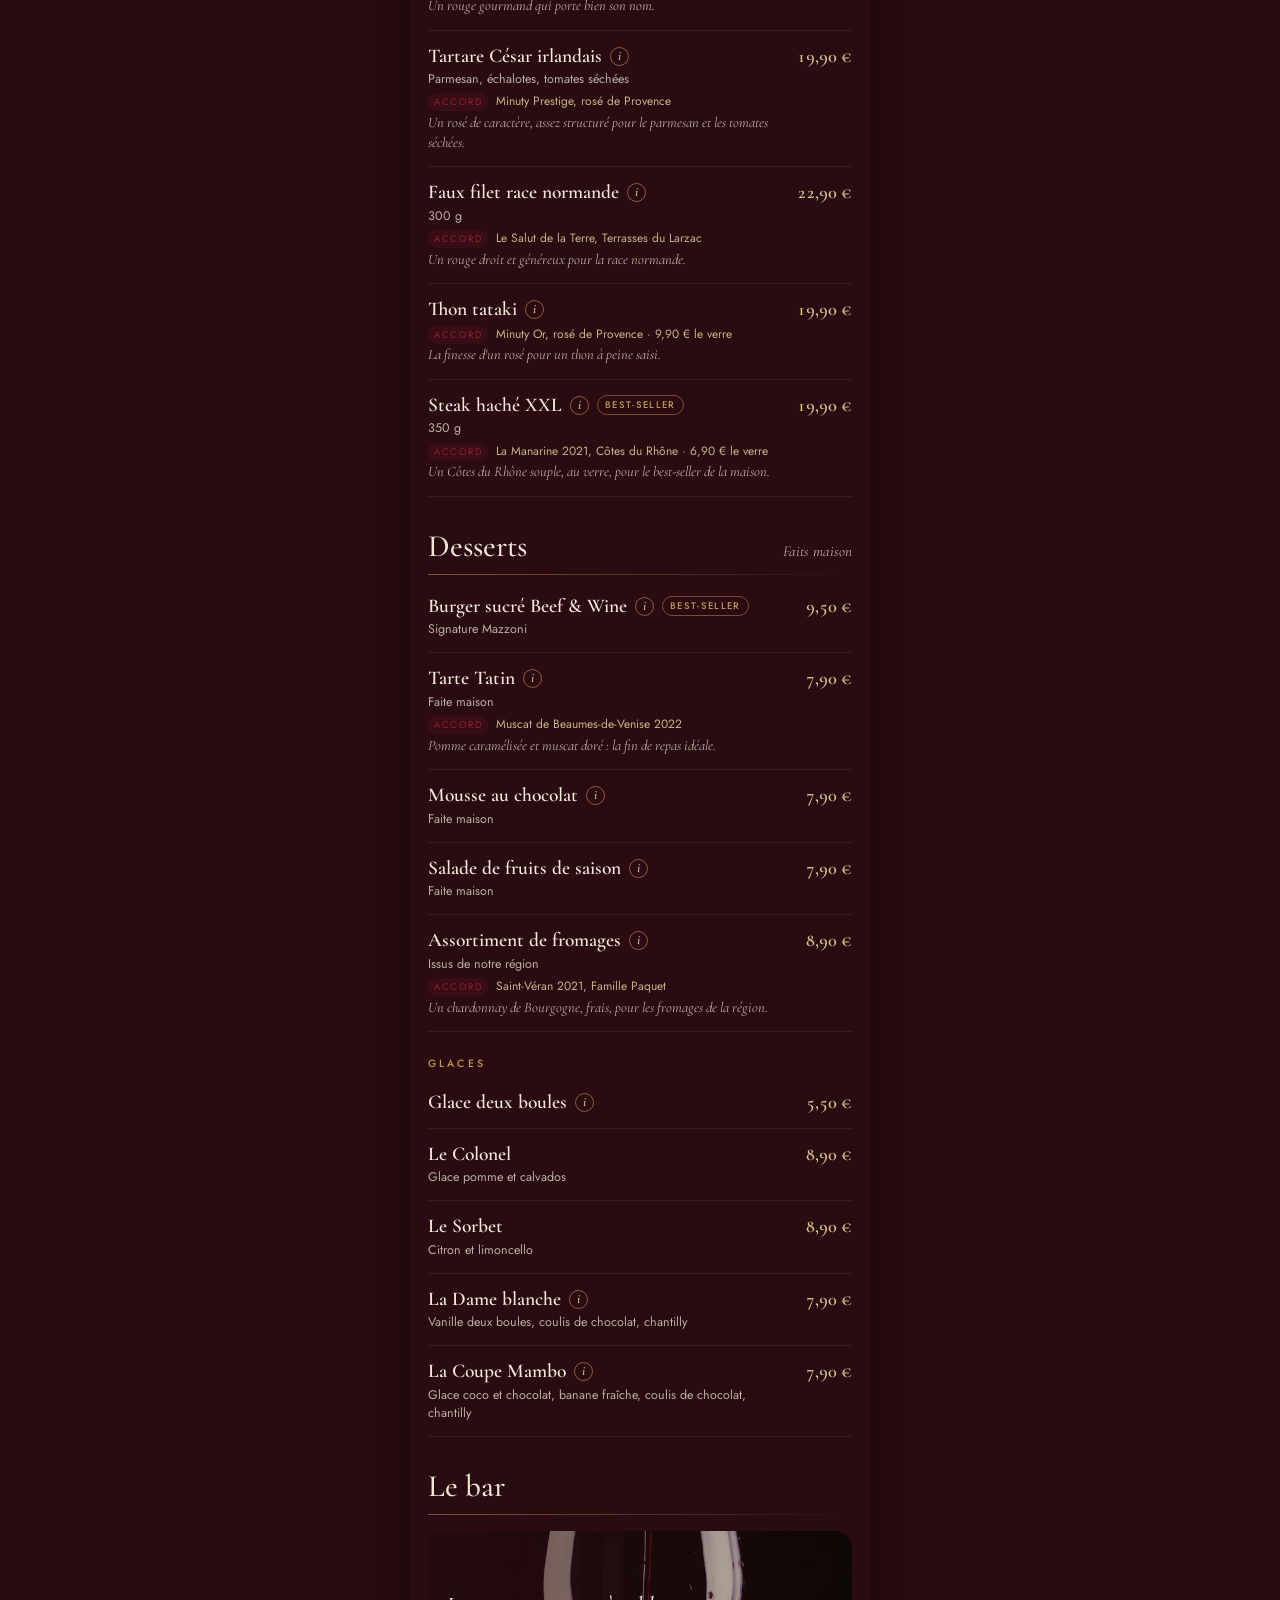
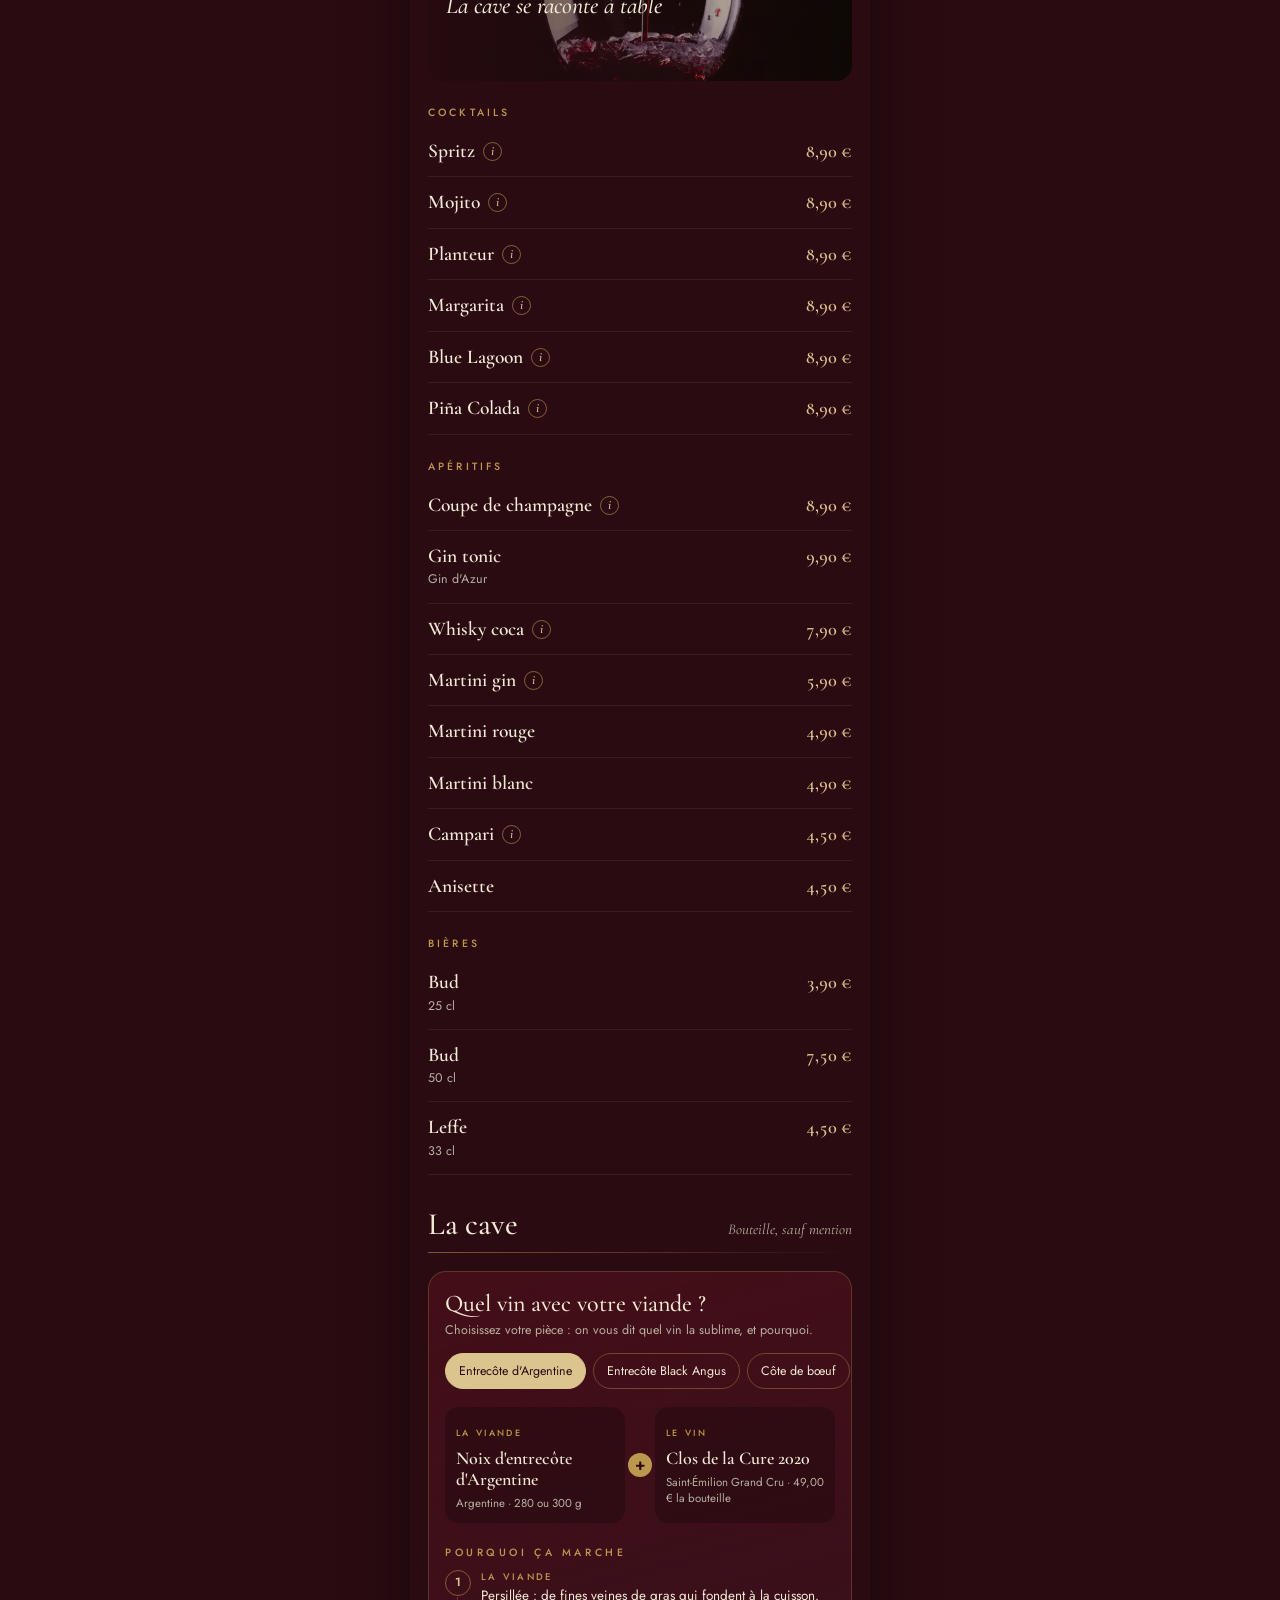
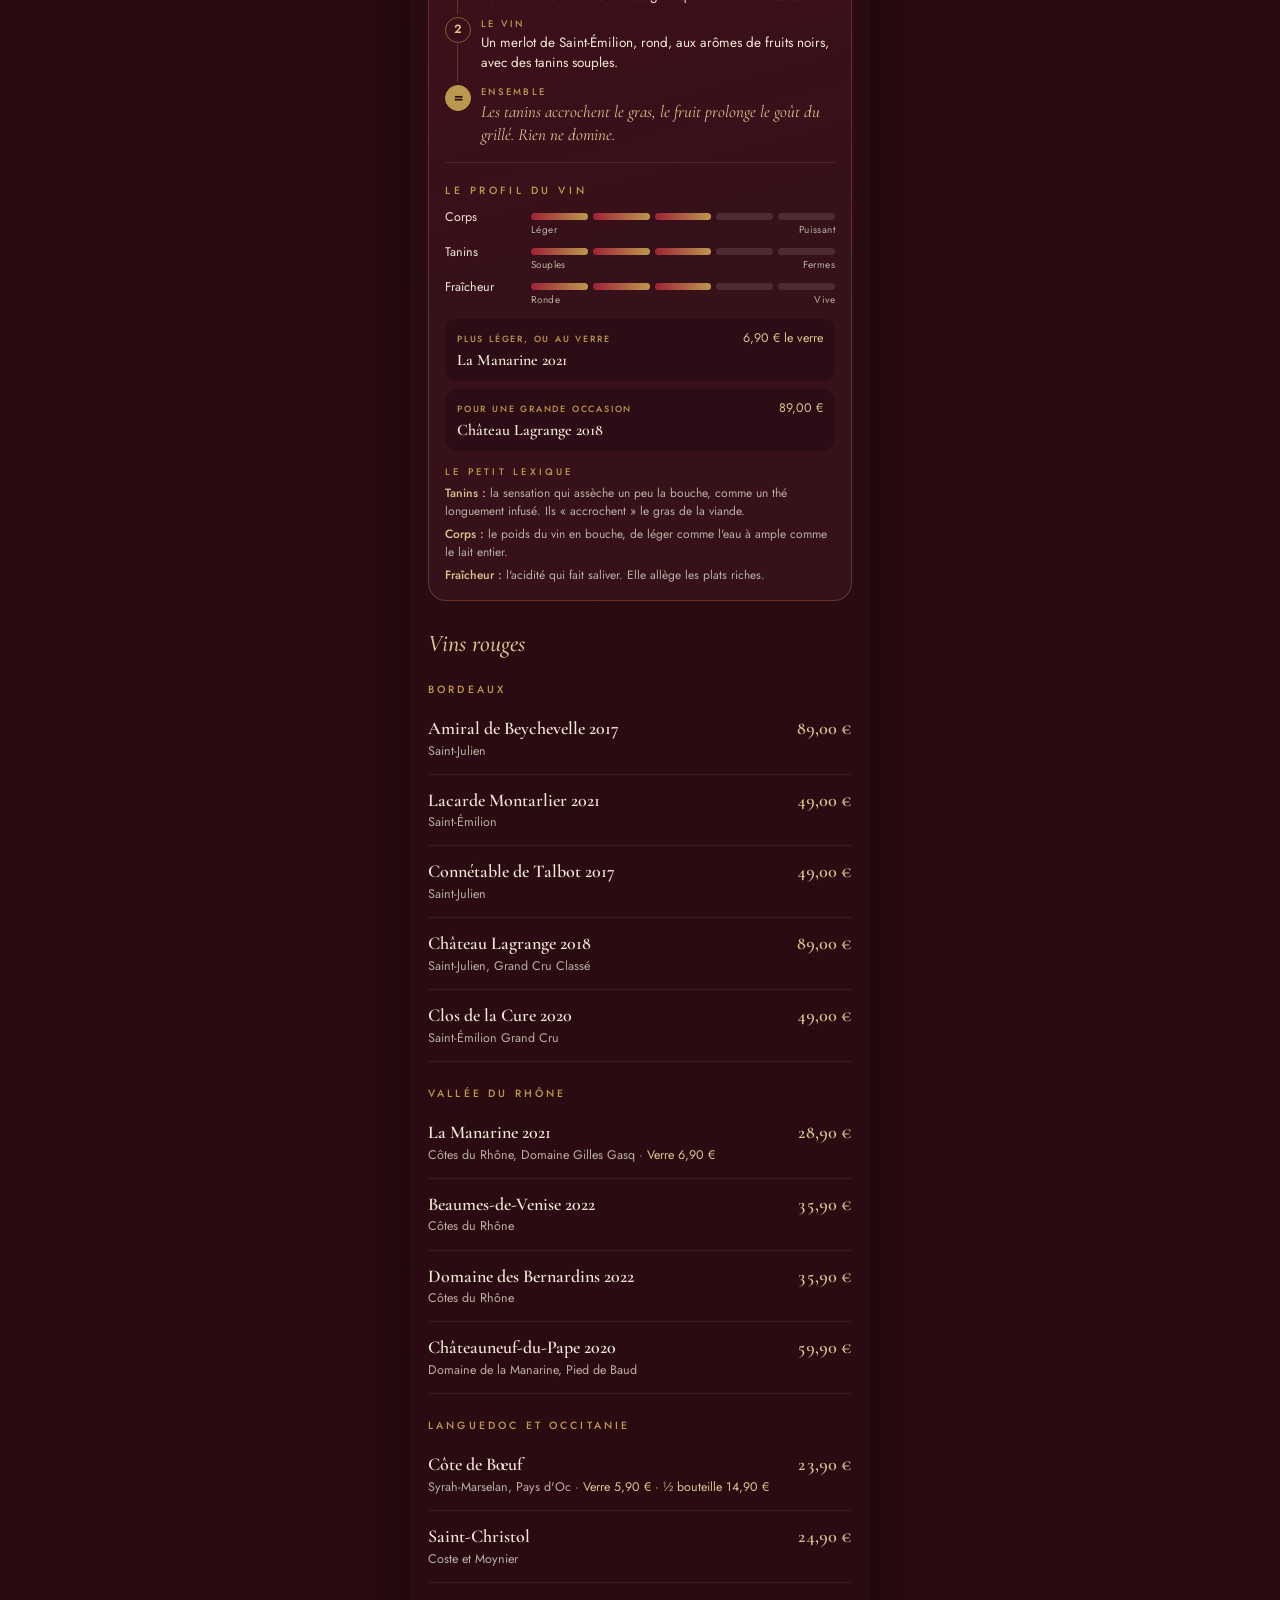
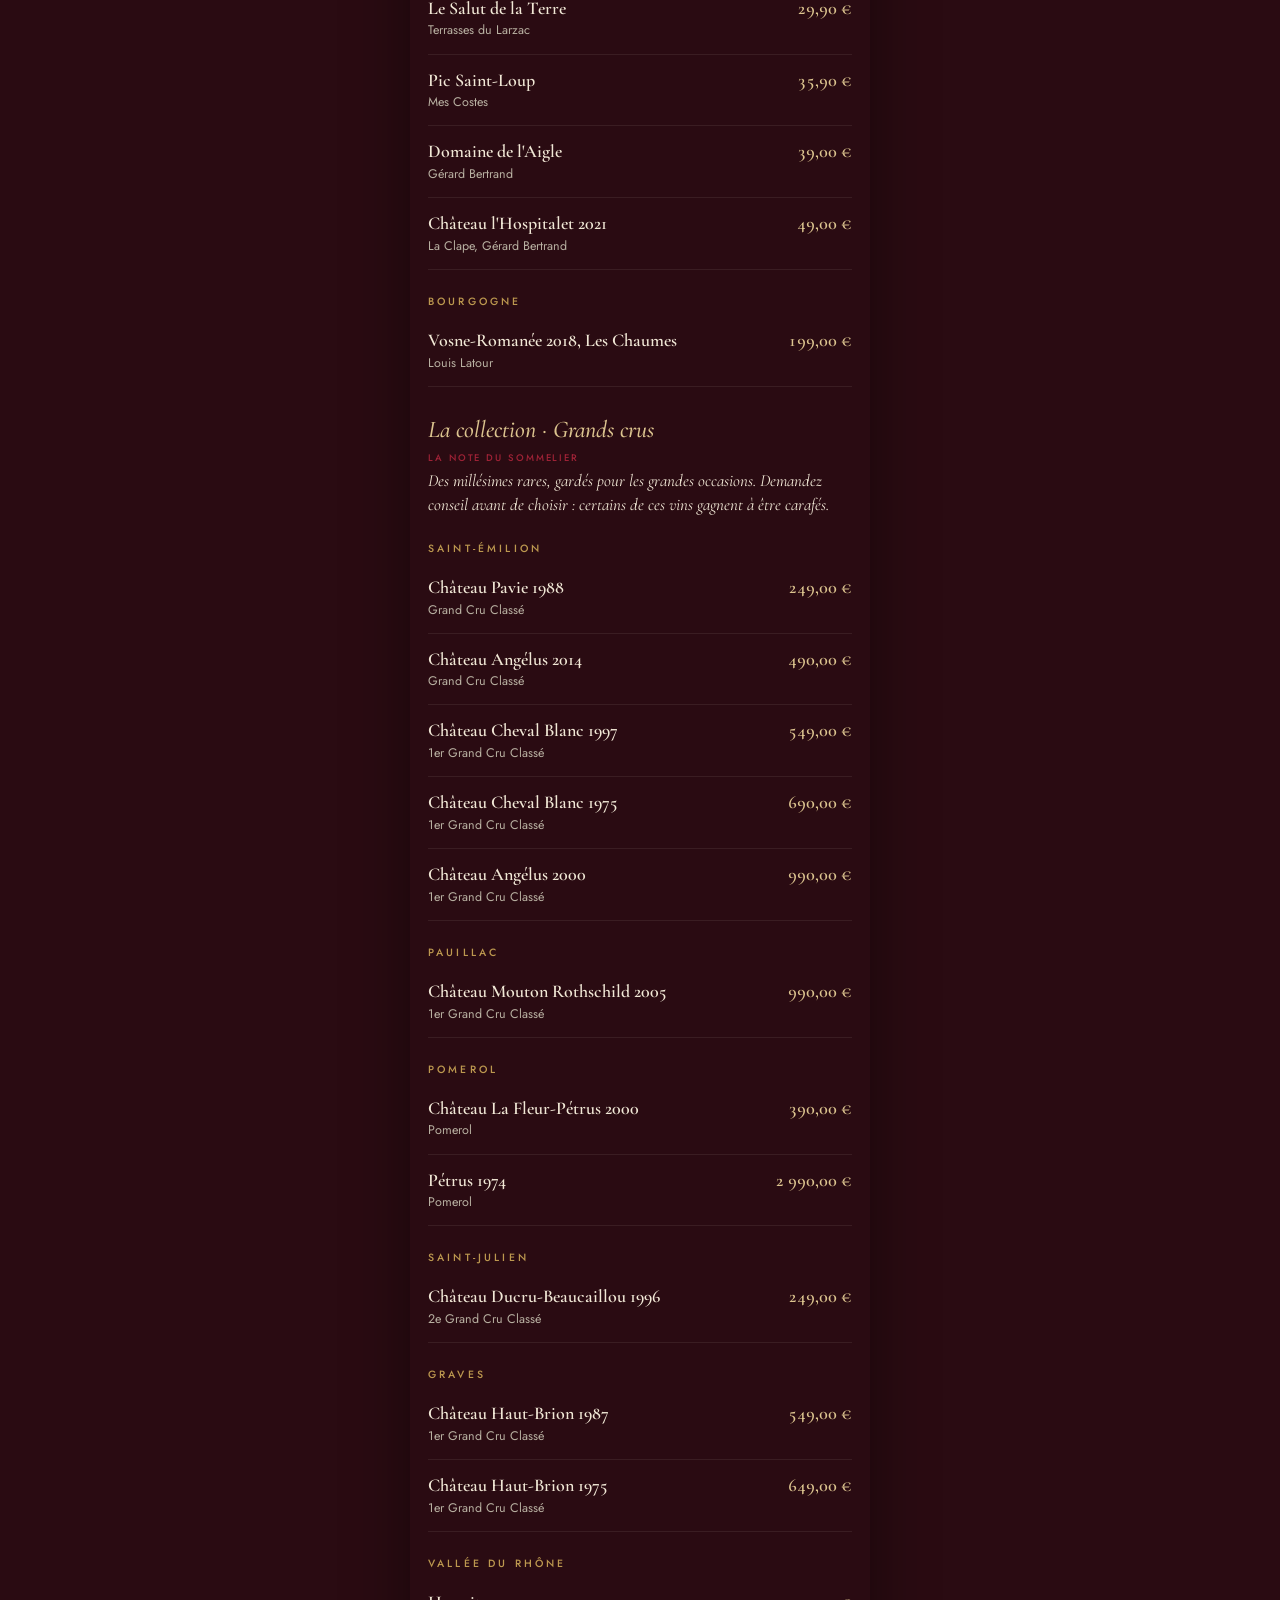
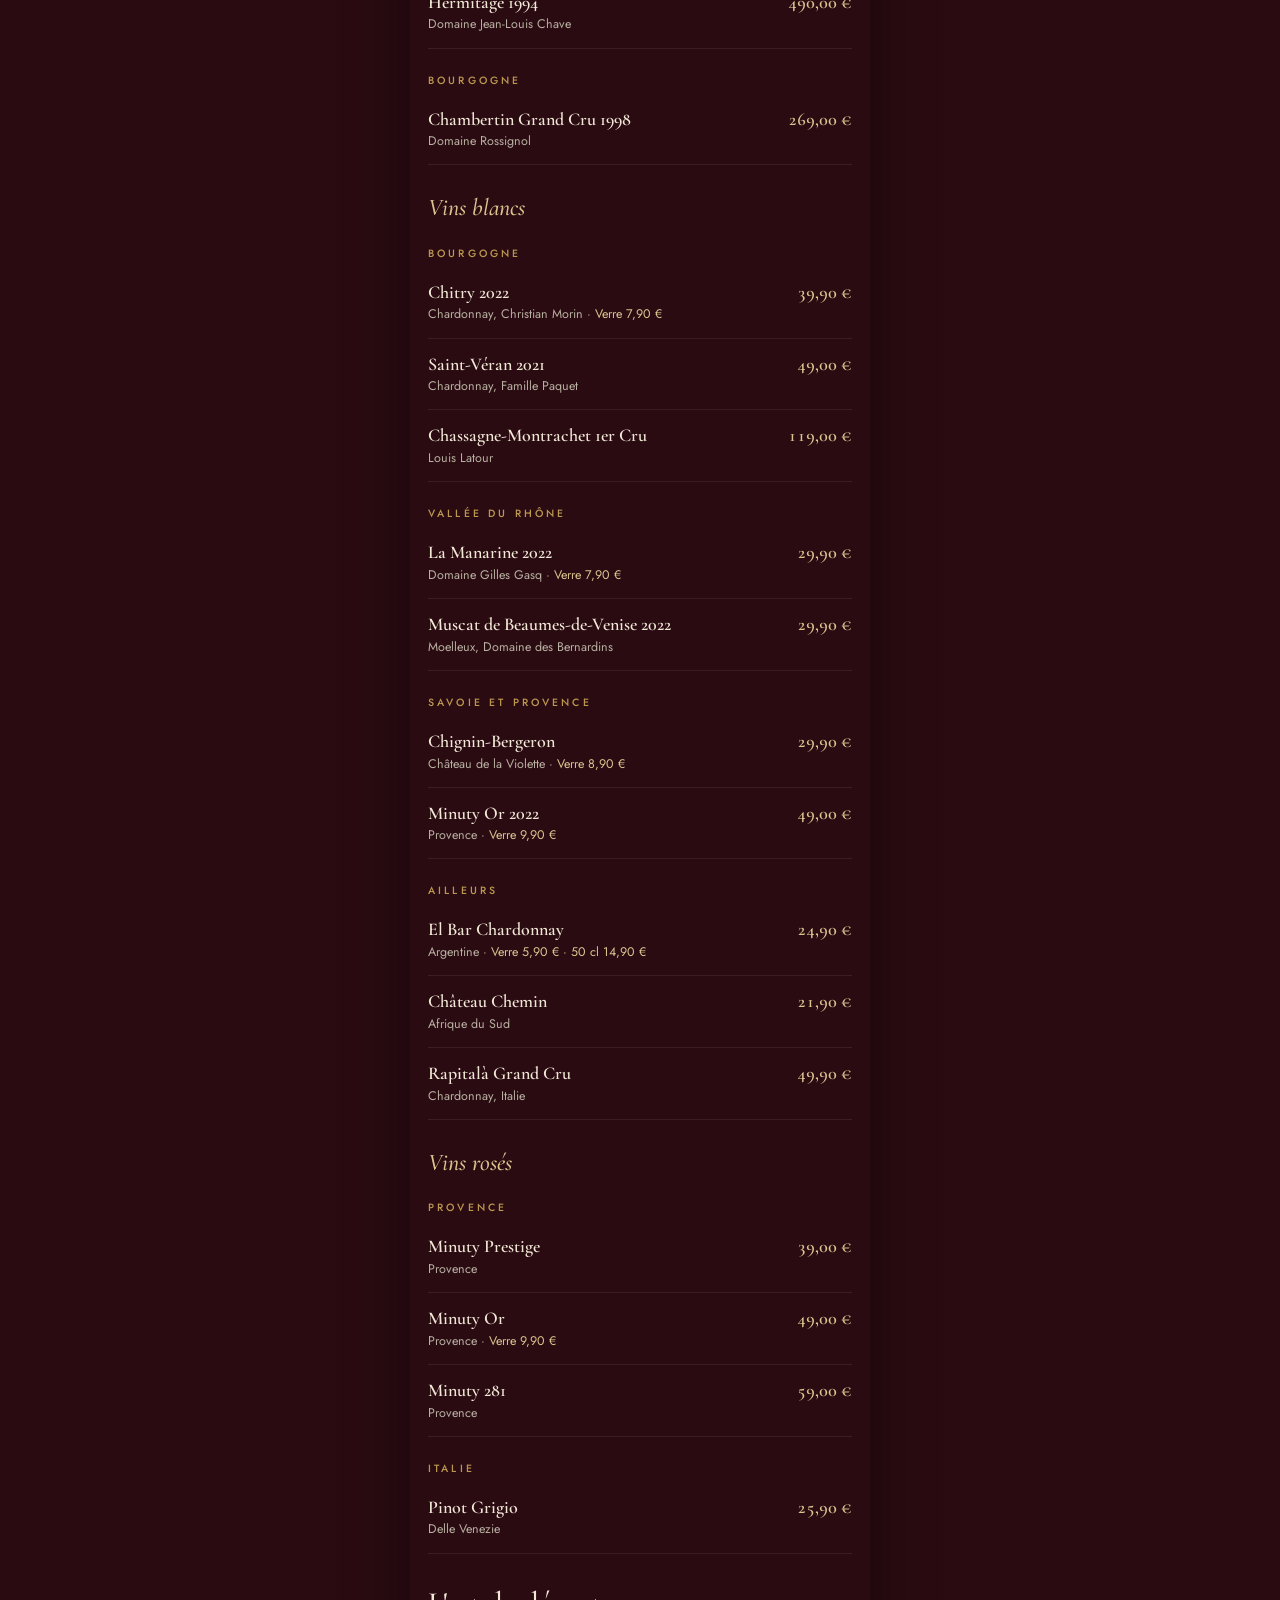
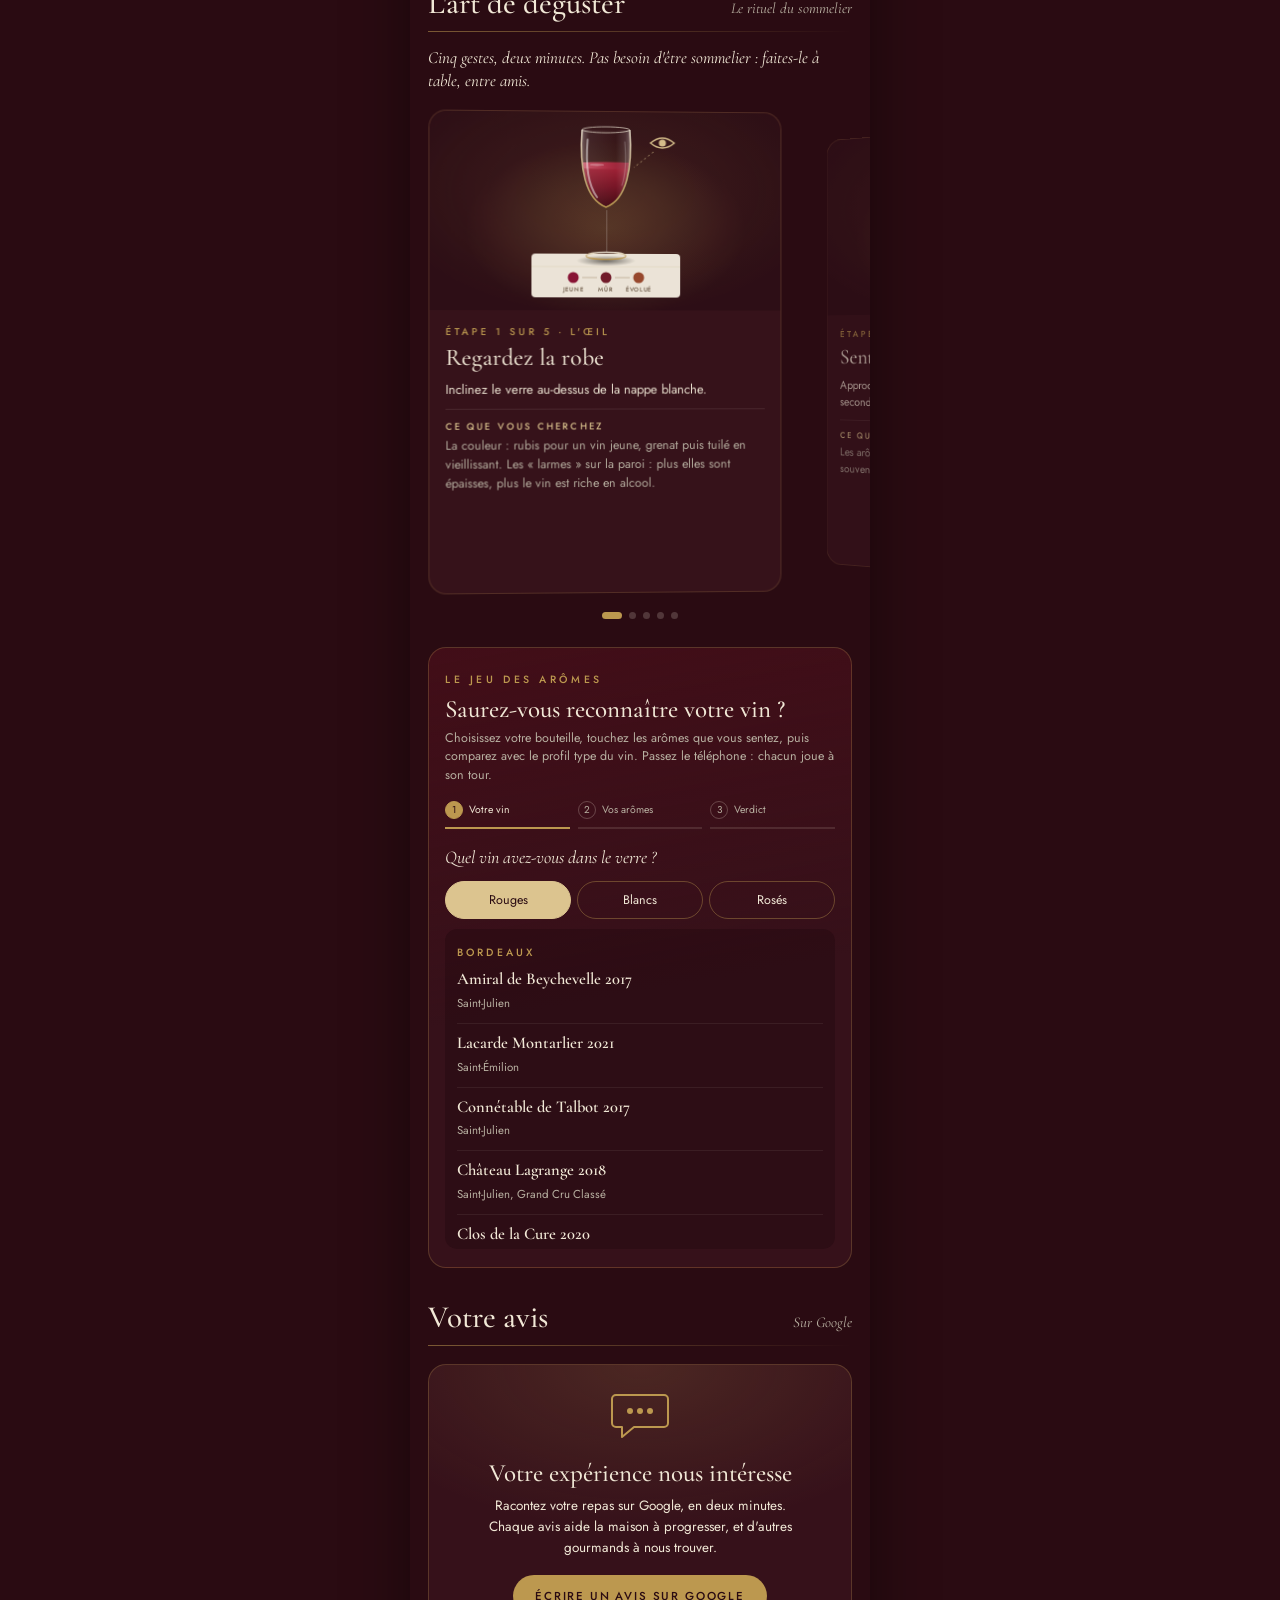
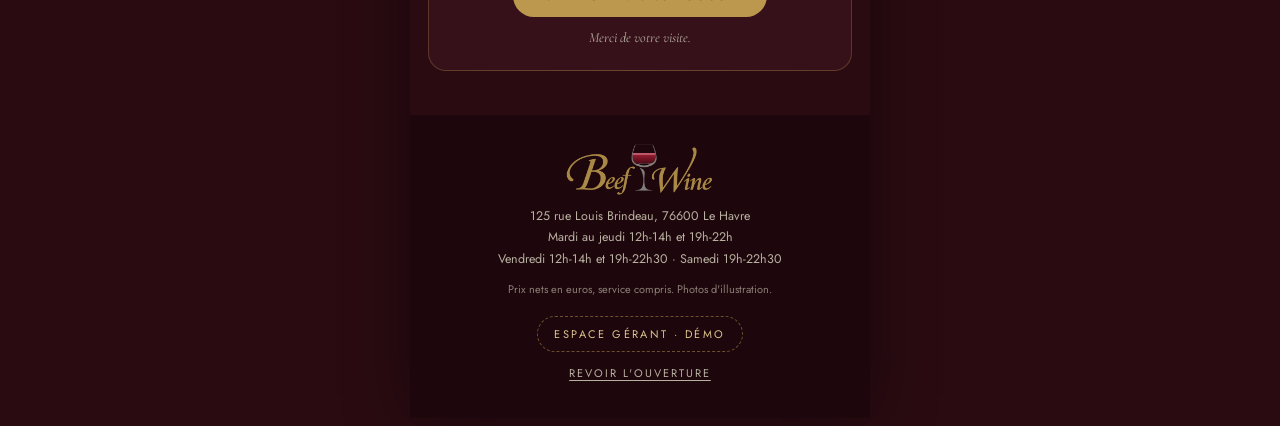
